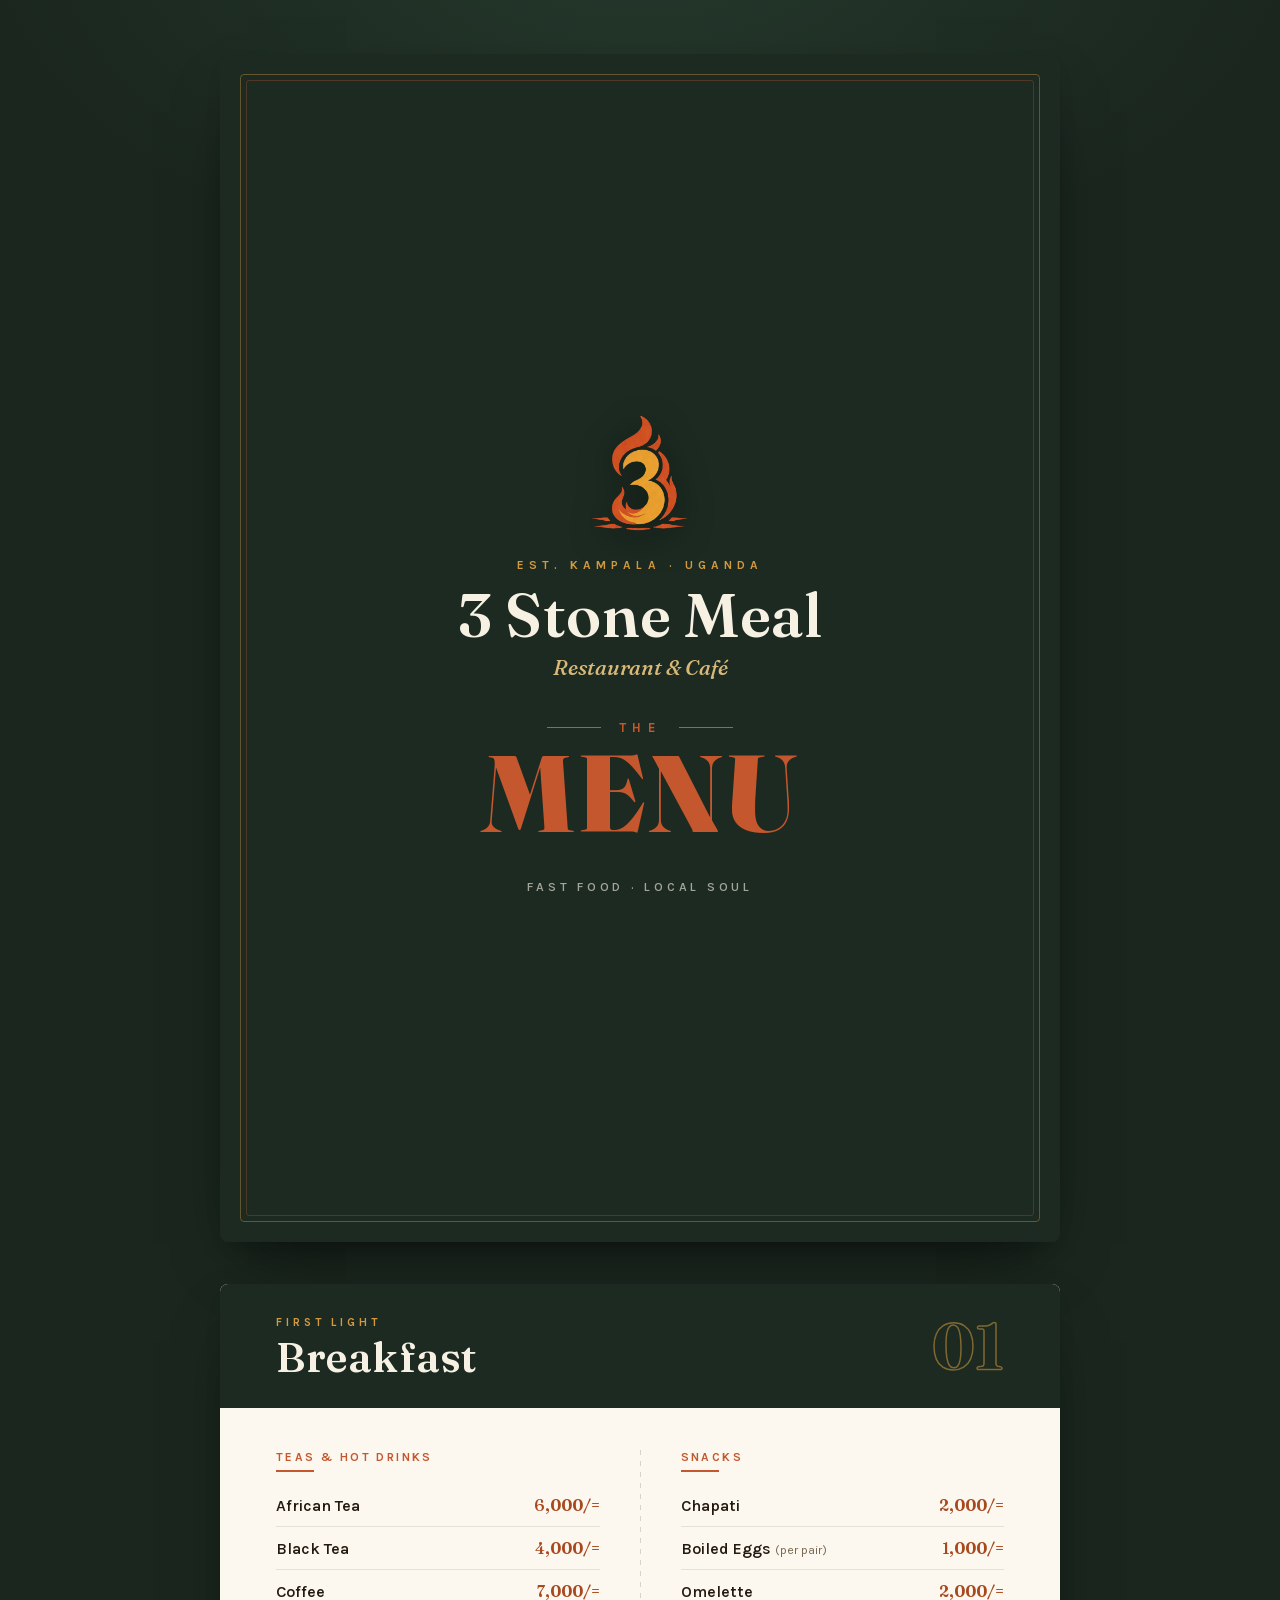
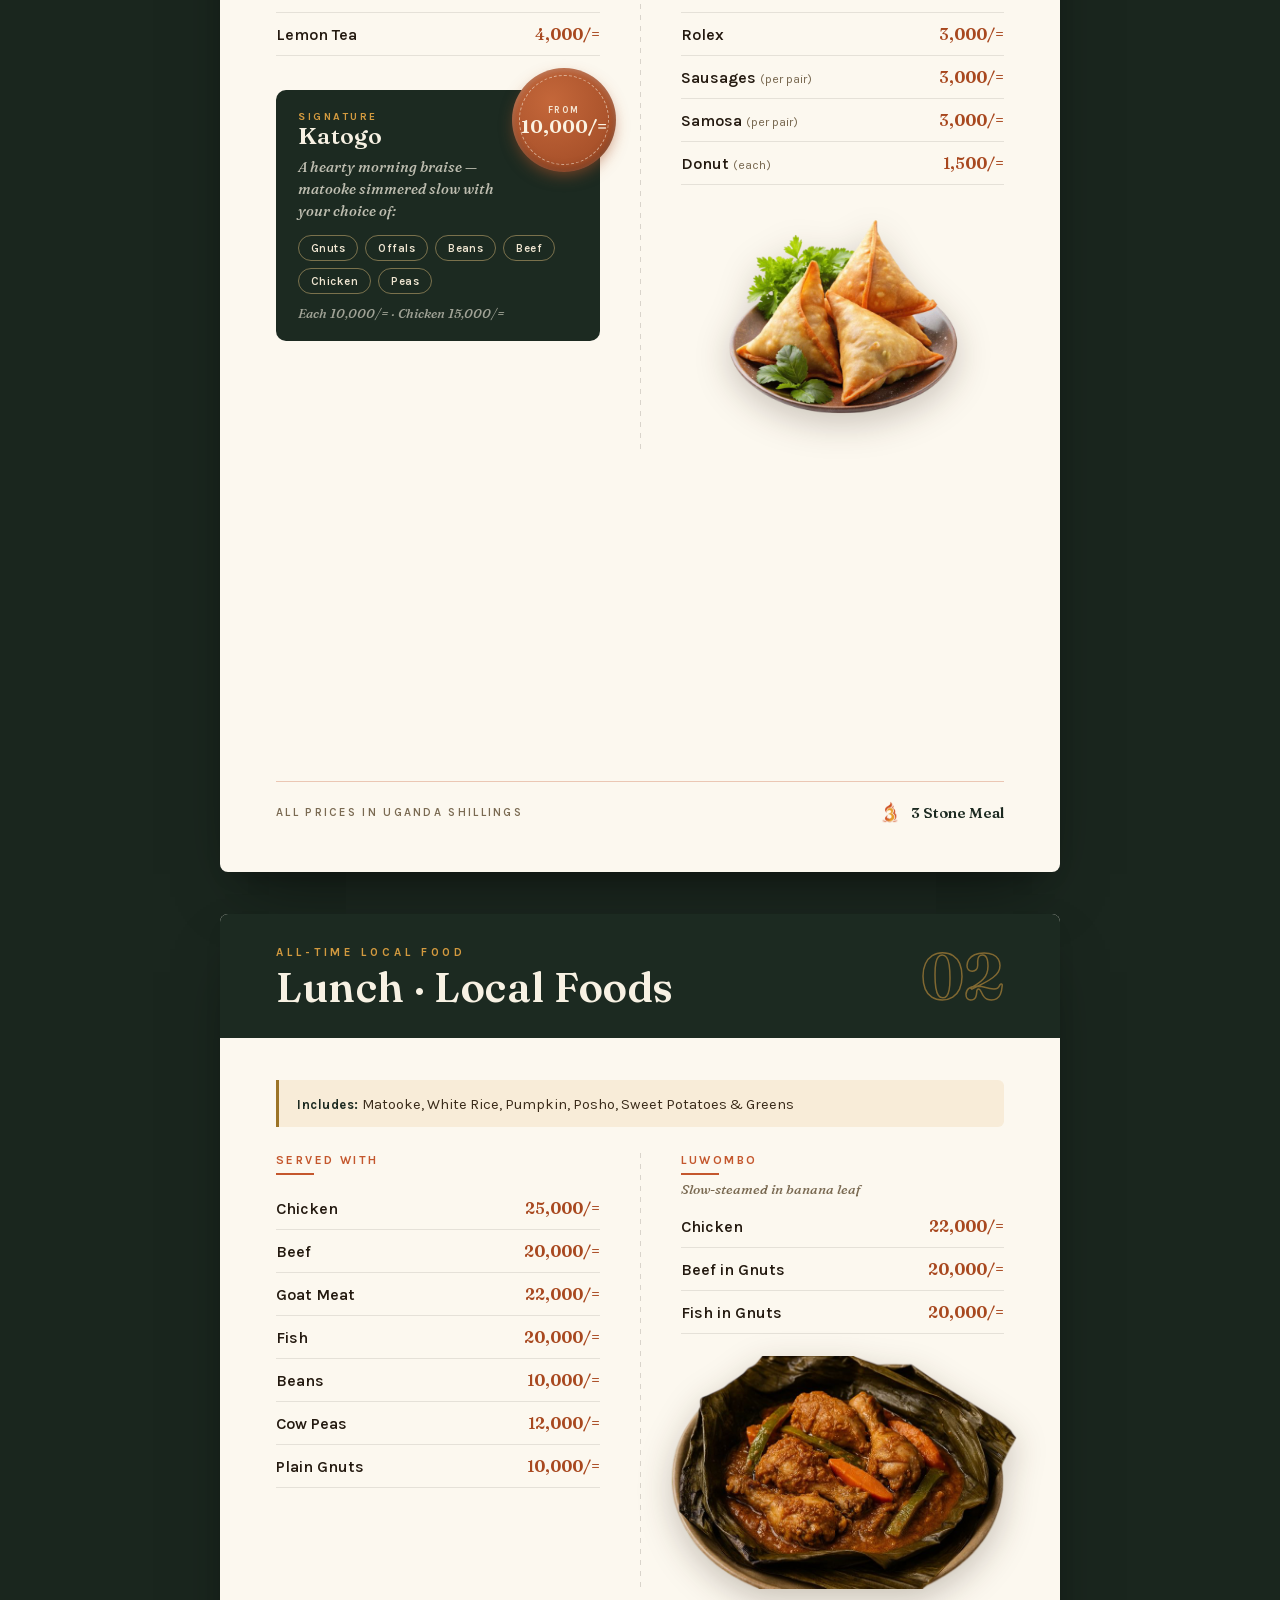
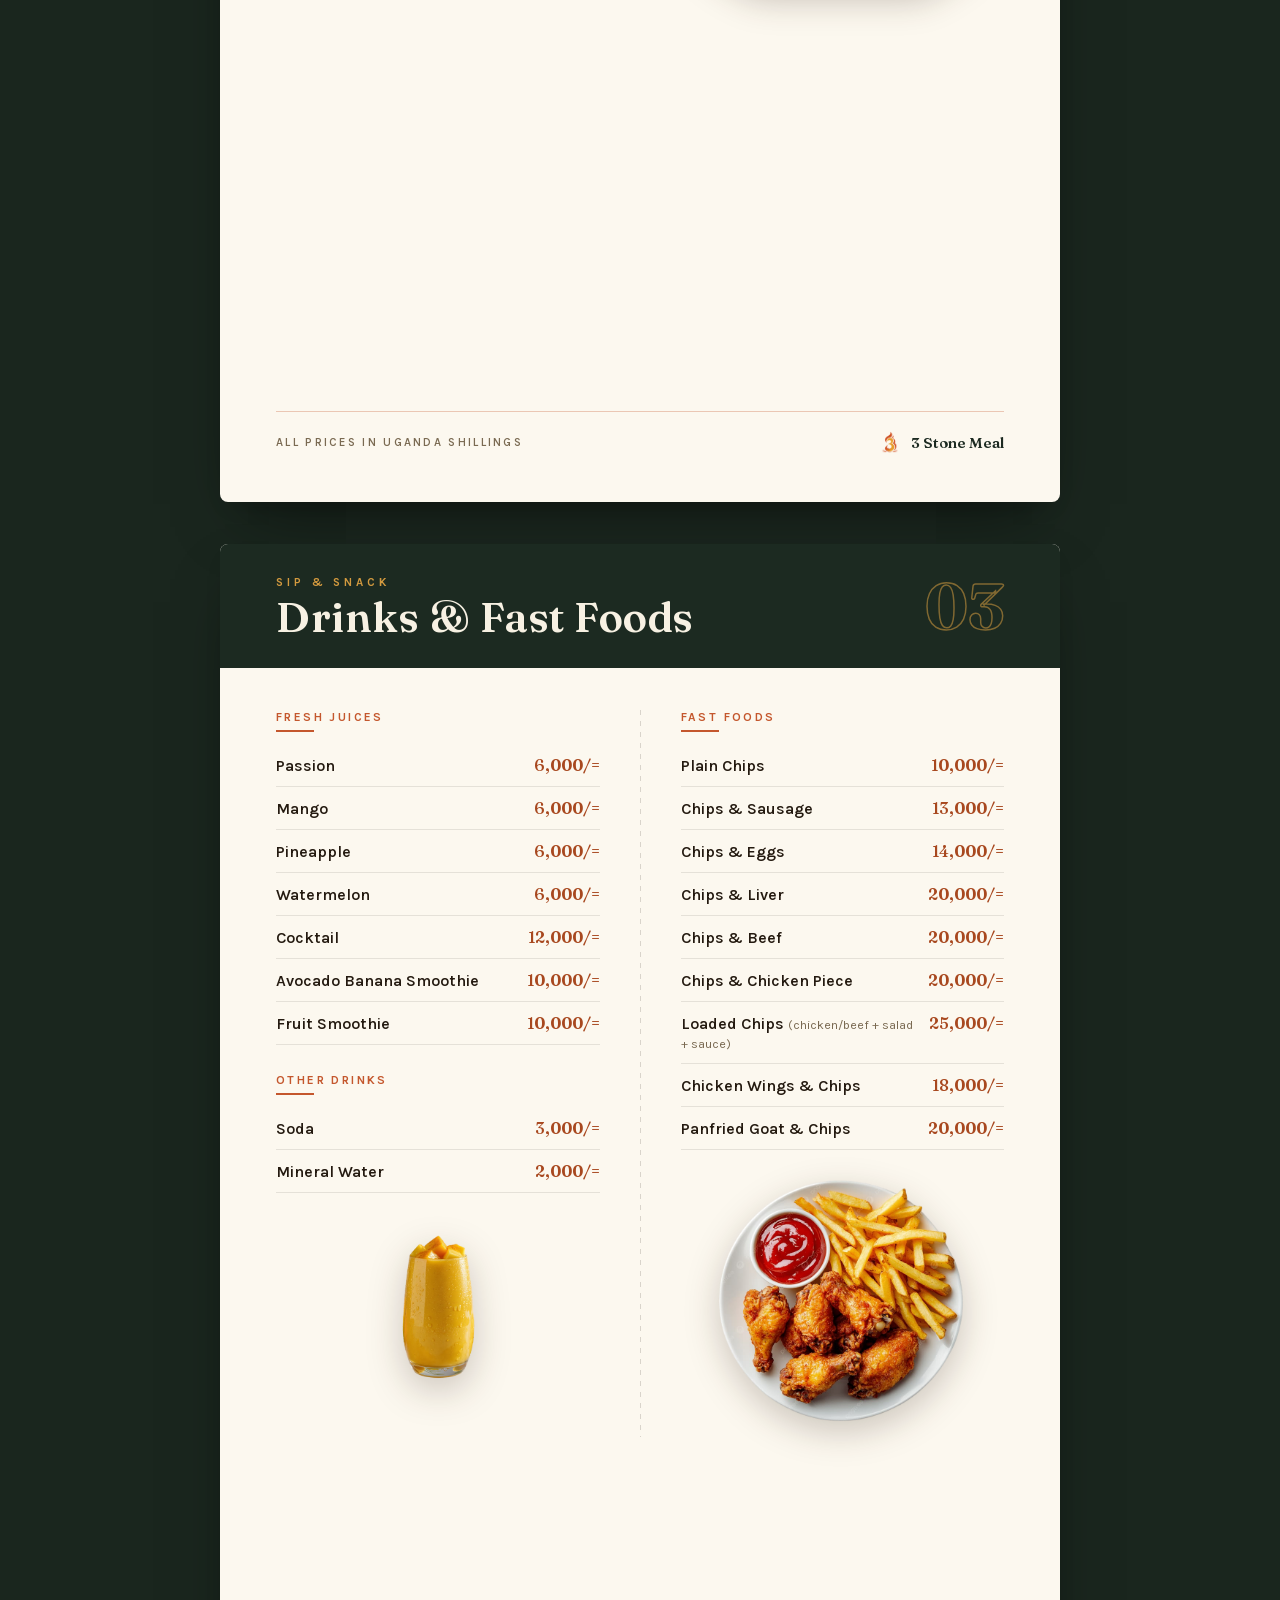
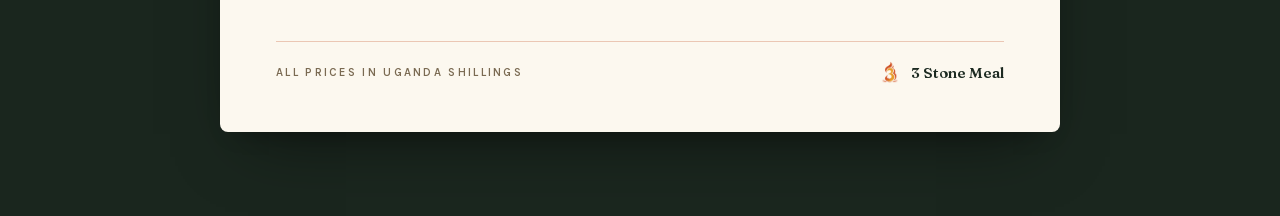
==== index.html @ 9b1e0cf6 "Create index.html" ====
<!DOCTYPE html>
<html>
<head>
  <meta charset="utf-8">
  <title>Bundled Page</title>
  <style>
    * { margin: 0; padding: 0; box-sizing: border-box; }
    body { background: #1c2a21; display: flex; align-items: center; justify-content: center; min-height: 100vh; font-family: -apple-system, BlinkMacSystemFont, sans-serif; }
    #__bundler_loading { position: fixed; bottom: 20px; right: 20px; font: 13px/1.4 -apple-system, BlinkMacSystemFont, sans-serif; color: #666; background: #fff; padding: 8px 14px; border-radius: 8px; box-shadow: 0 1px 4px rgba(0,0,0,0.12); z-index: 10000; }
    #__bundler_thumbnail { position: fixed; inset: 0; width: 100%; height: 100%; display: flex; align-items: center; justify-content: center; background: #1c2a21; z-index: 9999; }
    #__bundler_thumbnail svg { width: 100%; height: 100%; object-fit: contain; }
    #__bundler_placeholder { color: #999; font-size: 14px; }
  </style>
  <noscript>
    <style>#__bundler_loading { display: none; }</style>
    <div style="position:fixed;bottom:12px;left:12px;font:13px/1.4 -apple-system,BlinkMacSystemFont,sans-serif;color:#999;background:rgba(255,255,255,0.9);padding:6px 12px;border-radius:6px;box-shadow:0 1px 4px rgba(0,0,0,0.08);z-index:10000;">
      This page requires JavaScript to display.
    </div>
  </noscript>
</head>
<body>
  <div id="__bundler_thumbnail">
<svg sc-camel-view-box="0 0 120 120" xmlns="http://www.w3.org/2000/svg"><rect width="120" height="120" fill="#1c2a21"></rect><text x="60" y="52" font-family="Georgia,serif" font-weight="700" font-size="16" fill="#f7f1e3" text-anchor="middle">Menu</text><text x="60" y="80" font-family="Georgia,serif" font-weight="900" font-size="20" fill="#c4572d" text-anchor="middle" letter-spacing="1">3SM</text></svg>
</div>
  <div id="__bundler_loading">Unpacking...</div>

  <script>
    
document.addEventListener('DOMContentLoaded', async function() {
  const loading = document.getElementById('__bundler_loading');
  function setStatus(msg) { if (loading) loading.textContent = msg; }

  const FONT_MIME = /^(font[/]|application[/](x-)?font-|application[/]vnd\.ms-fontobject)/i;
  const MIME_TOKEN = /^[\w.+-]+[/][\w.+-]+$/;
  function toBase64(bytes) {
    let bin = '';
    for (let i = 0; i < bytes.length; i += 0x8000) {
      bin += String.fromCharCode.apply(null, bytes.subarray(i, i + 0x8000));
    }
    return btoa(bin);
  }

  // Error sink persists across replaceWith since it's on window, not the DOM.
  window.addEventListener('error', function(e) {
    // Failed resource loads (CSP-blocked links, scripts, images) fire plain
    // events at the element — warn only; real JS errors carry message/error.
    if (!e.message && !e.error && e.target && e.target !== window) {
      console.warn('[bundle] resource failed to load:',
        e.target.tagName, String(e.target.src || e.target.href || ''));
      return;
    }
    var p = document.body || document.documentElement;
    var d = document.getElementById('__bundler_err') || p.appendChild(document.createElement('div'));
    d.id = '__bundler_err';
    d.style.cssText = 'position:fixed;bottom:12px;left:12px;right:12px;font:12px/1.4 ui-monospace,monospace;background:#2a1215;color:#ff8a80;padding:10px 14px;border-radius:8px;border:1px solid #5c2b2e;z-index:99999;white-space:pre-wrap;max-height:40vh;overflow:auto';
    d.textContent = (d.textContent ? d.textContent + String.fromCharCode(10) : '') +
      '[bundle] ' + (e.message || e.type) +
      (e.filename ? ' (' + e.filename.slice(0, 60) + ':' + e.lineno + ')' : '');
  }, true);

  try {
    const manifestEl = document.querySelector('script[type="__bundler/manifest"]');
    const templateEl = document.querySelector('script[type="__bundler/template"]');
    if (!manifestEl || !templateEl) {
      setStatus('Error: missing bundle data');
      console.error('[bundler] Missing script tags — manifestEl:', !!manifestEl, 'templateEl:', !!templateEl);
      return;
    }

    const manifest = JSON.parse(manifestEl.textContent);
    let template = JSON.parse(templateEl.textContent);

    const uuids = Object.keys(manifest);
    setStatus('Unpacking ' + uuids.length + ' assets...');

    const blobUrls = {};
    const resourceBlobs = {};
    await Promise.all(uuids.map(async (uuid) => {
      const entry = manifest[uuid];
      try {
        const binaryStr = atob(entry.data);
        const bytes = new Uint8Array(binaryStr.length);
        for (let i = 0; i < binaryStr.length; i++) bytes[i] = binaryStr.charCodeAt(i);

        let finalBytes = bytes;
        if (entry.compressed) {
          if (typeof DecompressionStream !== 'undefined') {
            const ds = new DecompressionStream('gzip');
            const writer = ds.writable.getWriter();
            const reader = ds.readable.getReader();
            writer.write(bytes);
            writer.close();
            const chunks = [];
            let totalLen = 0;
            while (true) {
              const { done, value } = await reader.read();
              if (done) break;
              chunks.push(value);
              totalLen += value.length;
            }
            finalBytes = new Uint8Array(totalLen);
            let offset = 0;
            for (const chunk of chunks) { finalBytes.set(chunk, offset); offset += chunk.length; }
          } else {
            console.warn('DecompressionStream not available, asset ' + uuid + ' may not render');
          }
        }

        if (FONT_MIME.test(entry.mime) && MIME_TOKEN.test(entry.mime)) {
          // Strict artifact hosts allow font-src data: but not blob:.
          blobUrls[uuid] = 'data:' + entry.mime + ';base64,' +
            (entry.compressed ? toBase64(finalBytes) : entry.data);
        } else {
          const blob = new Blob([finalBytes], { type: entry.mime });
          blobUrls[uuid] = URL.createObjectURL(blob);
          resourceBlobs[blobUrls[uuid]] = blob;
        }
      } catch (err) {
        console.error('Failed to decode asset ' + uuid + ':', err);
        const blob = new Blob([], { type: entry.mime });
        blobUrls[uuid] = URL.createObjectURL(blob);
        resourceBlobs[blobUrls[uuid]] = blob;
      }
    }));

    const extResEl = document.querySelector('script[type="__bundler/ext_resources"]');
    const extResources = extResEl ? JSON.parse(extResEl.textContent) : [];
    const resourceMap = {};
    for (const entry of extResources) {
      if (blobUrls[entry.uuid]) resourceMap[entry.id] = blobUrls[entry.uuid];
    }

    // Artifact-host CSP (connect-src 'self') refuses fetch() of blob: URLs —
    // consumers read these Blobs directly. Survives the swap like the error sink.
    window.__resourceBlobs = resourceBlobs;

    setStatus('Rendering...');
    for (const uuid of uuids) template = template.split(uuid).join(blobUrls[uuid]);

    // Strip integrity + crossorigin — blob URLs from a file:// document inherit
    // a null origin, so crossorigin forces a CORS fetch that SRI then rejects.
    // The manifest bytes are ours; SRI protects against CDN compromise, not this.
    template = template.replace(/\s+integrity="[^"]*"/gi, '').replace(/\s+crossorigin="[^"]*"/gi, '');

    const resourceScript = '<script>window.__resources = ' +
      JSON.stringify(resourceMap).replace(/<\//g, '<\\/') +
      ';</' + 'script>';
    // Inject after <head> so the DOCTYPE stays first; prepending the script
    // would push the parser into quirks mode. DOMParser always emits a <head>
    // (synthesizing one if the source HTML omitted it) but may carry
    // attributes through, so match the full opening tag. slice() rather than
    // replace() keeps us clear of $-pattern substitution in resourceScript.
    const headOpen = template.match(/<head[^>]*>/i);
    if (headOpen) {
      const i = headOpen.index + headOpen[0].length;
      template = template.slice(0, i) + resourceScript + template.slice(i);
    }

    // Parse the template and swap the root element. Scripts inserted via
    // DOMParser/replaceWith are inert per spec — re-create each with
    // createElement so they execute, awaiting onload for src scripts to
    // preserve ordering (React before ReactDOM before Babel before text/babel).
    const doc = new DOMParser().parseFromString(template, 'text/html');
    document.documentElement.replaceWith(doc.documentElement);
    const dead = Array.from(document.scripts);
    for (const old of dead) {
      const s = document.createElement('script');
      for (const a of old.attributes) s.setAttribute(a.name, a.value);
      s.textContent = old.textContent;
      // text/babel scripts with a src: read and inline. transformScriptTags
      // does XHR against the src, but blob:null/ from a file:// origin is
      // silently dropped. Inlining makes it a plain inline babel script,
      // which transformScriptTags handles unconditionally.
      if ((s.type === 'text/babel' || s.type === 'text/jsx') && s.src) {
        const pre = resourceBlobs[s.src.split('#')[0]];
        s.textContent = pre ? await pre.text() : await (await fetch(s.src)).text();
        s.removeAttribute('src');
      }
      const p = s.src ? new Promise(function(r) { s.onload = s.onerror = r; }) : null;
      old.replaceWith(s);
      if (p) await p;
    }
    // Babel standalone auto-transforms type=text/babel on DOMContentLoaded,
    // which fired before we swapped the document. Trigger manually if present.
    if (window.Babel && typeof window.Babel.transformScriptTags === 'function') {
      window.Babel.transformScriptTags();
    }
  } catch (err) {
    setStatus('Error unpacking: ' + err.message);
    console.error('Bundle unpack error:', err);
  }
});

  </script>

  <script type="__bundler/manifest">
{"1224a222-9a39-4f6a-88d8-53f15a0bbad1":{"mime":"image/png","compressed":false,"data":"[base64]/9Vx1V3XTHHFQOia8QILrgI6hoQEETQIcgQJ8+LN3fu/[base64]/671H3D1YmmJzfDkjwAjMMgL6LN+Pb8cIMALTgEAshPL7XPff+EX1IwOK+dvNLw6vzVvufas3P/An5W7hT8MtuAlGgBGYYQRYAp5hgLl5RmCmELjrivPyPa5ydc2tXmQ2dotGd1e/Z5p3LI+ib3f0lm9dfv0922fq3twuI8AITB0BJuCpY8gtMAL7DQGQ8MGxKP/P8sEnnqo6uihoReFoudgrFB/cmjO+uVoLrj3yczdv2W8d5BszAozAmAgwAY8JDZ9gBOYHAu4VJ754Sz36brVWN4qaLnQ/FmZkCNXqEFXNeDgwxJcfPXblV57/L9f1zo8RcS8ZgcWBABPw4njOPMoFjEB80ZLOR4wjvuMYxt/WB3aJTi0WdhgKESiirJgi7FgqOhTtN0t29X2+5+jDvq98+iZ3AcPBQ2ME5g0CTMDz5lFxRxmBsRF45IozzugNtetVd6hHi8siFjVhxIowPF2odU0URUFYuhXuWlL8wbLGzo+t3Lz5bjbWGhtPPsMIzAYCTMCzgTLfgxGYYQRgFa1uu/jFHxW1HW8rKwNil9kQXW6X6KnaQok94RgV4VlDYkW9LqKuA2tla8WPQsX497XX/Pr+Ge4aN88IMAJjIKCOUc7FjAAjMI8QwJd0pCnuF0VB3xag3wWBOWARiVD1sUUiUhQRxrroNVaJXkct+F79IsNWfvTHN6x/y11XXGHMo6FyVxmBBYMAE/CCeZQ8kMWOwOprbrq/0KF/[base64]/0B/b3Hr701LPn8/i574zAfEKAjbDm09PivjIC40AgfvNzn/9kqfH9qrvd9jSsOPLgt9LXha9ZwhINEUX4Z69AQg5VLFdyUOYLL/SF2tMjKh0rd4so/tdQf+pXT7n6anZpOQ68uQojMFkEWAKeLHJ8HSMwVxHY/djv66b1kII1wLC8EqqmCM3QhQYjLE+xYZClCTXy4ayjASIWohyiPLdUDOAwrpVXFEX1Uwc5//vB2/7htNxcHSL3ixFYCAgwAS+Ep8hjYAQyCCjXbe7VTPX/NCMPolUh6UZYpITpX+T9ZPZXEQoIWIsdGGRFIs4VRCnURKjnheE3hDq43S6puXfoYed/xK9eCV02J0aAEZgJBJiAZwJVbpMR2M8IGIH/w0jL+3oMi+cIc8ERLKGjGPO/IfYgXUi+Pv71+2osGqErDEvDQiaUB5HImUWhVevCqA39/e35oz8SX7qsYz8Ph2/PCCxIBJiAF+Rj5UEtdgSWm+JBI4p365jv1RVaERxD4o1FVzAkzNgVjmqKQaNL1HRTGLovbG+36I77harqYkewRPjKUrF658MiHwZv+L19/L/c9YUv8Frhxf6j4vFPOwJMwNMOKTfICOx/BAq9m6pVM/dH1egUBoyttCAQIYjYUSy4iCYnHQqIWMBdJXKYG461HDx5YMoXDjt0xYOqOhJD9oHC7ntSdFd3/GP3T9/zXiwkZqPN/f9ouQcLCAEm4AX0MHkojMAwAtf11kq6fZeqmSL2I7jeQNI0qJzNxAgLs8CCVgRTuaIgB4OtAPtEUlZAv5gjbmBOWA8DYZT6jDC35MrbNhx/xXD7nGEEGIEpI8AEPGUIuQFGYO4hAFE11rToLyIM4hDrgWON1NCJgDtGZyEOQ0VNiXaaEgndGxC+3SNqxhLRX4ssrdD57/dcduYLxmiAixkBRmCCCDABTxAwrs4IzBcElqjBVuia65FuYDVSjI28RKck2zqGuEm+VE41VNhHF3VXVCNLVAJL5AxLFCo7lsRh7WOPXXjcMa3X8zEjwAhMHAEm4IljxlcwAvMCgZxf2a3F0aBmwvEkpGBFVaSQO6r/knxpn+TBwDHquwGccxiqMLCGOHIawnDrwq7sPLpqm1f9+pVn9IxqhA8YAUZgwggwAU8YMr6AEZgfCIRqbQA2VqWYiBdzvrCvQmovAcsRpSRM0ZNU4cEiOnRrMNaClTTeFDoceBheQ/hhcO4Bnc6VaImNsiRwvGcEJoEAE/AkQONLGIH5gECnGtZVTa0FWN9LjjhCWgOcsnDSfSn50oGUfpM91gtjObBwtILIwSLa8EuIrOQJV5iQonWSgkWlUX/jna9bd+Z8wIH7yAjMVQSYgOfqk+F+MQJTRKBWXx5ouuarqipUEK+yd+F3+G4ULQkKa+FHmtBCT+hYNwzvHcLFmuF6bMKZR0AuK3vUyPv3B17z9KXDF3KGEWAEJoQAE/CE4OLKjMD8QeDQQ5dDllWxkfoZ/qCJgNuQsJSEpRScjBBSswHy9bBQycG6YV/FgiU1EiHIPNA6hO/CTKvkPt1xxTtZFT1/fhPc07mFABPw3Hoe3BtGYPoQ6K8qCjnPIOOqhIbHXoYkSZhuTnk1DpNIST7WBzsq4iURAUMNrSCwQyWEUyy9Q2iur+Rquy+rn3/[base64]/q4rzstPpW2+lhFYbAgwAS+2J87jXTQIDKrFQ6ua6PFp+hbrelUKNzg1/h3GTkrMkJ1FVdRFvxqe3uHXzxuuwBlGgBHYJwJMwPuEiCswAvMTgaBUWRvoiu5D9FXIiCrEOuBpHAqRMC1xCkxPqEHD1KvBm3e++vjCNN6Cm2IEFjQCTMAL+vHy4BYrAvHZxxeWu94Z5AXLBwgU8UghU6ppYuBE/Uzt0n+GL6yoKtR6/[base64]/DY2PAZRmC+IqAMFgsviVRHU+BQA7wLKVURIWWQJHFmB9dKsvLcWOXyPO1VuKwUiDccaoGwo4ZZzpkvz57nPCPACLRHgAm4PS5cygjMWwTq5x9wQFALn+VpbmL5rIcpAfuUgcpYJknEkmTlMZ3fV16ep30IAlZ1GxJ2DP/RVVFS9Jds2XDCAfI+vGcEGIH2CDABt8eFSxmBeYtALnfwifl6cFgdBKwgrIIJ9TOpoMMkLGGqgibizKbW4+w5mR+rTqyawgsQwAHLnDwrEnq1coiqFc+Q1/GeEWAE2iPABNweFy5lBOYlAvHG9fqOoPIihBA0C64tfM0WJVsTFTsUPW4IH89QQyMsEsU7oj2WByf7JE/[base64]/BEZgASAQb4SfDafx+tgL1iiBL2JLhwQcY/lRLEwYSOlYhuQ1PXEQBbeS71QgoHuQcXVC7rEmNA1E79ZhGa0ftmnD2uJU2uZrGYGFjAAT8EJ+ujy2RYPAjq1nnBT5wQWGD8cbkD5DMrMCK6rYY3UQ2ViJcNwTu+1hk9LxqLMgXh2xhomAQ6wFxk0T/9Ai9IVt6gdG9vJjRtXnA0aAERhGgAl4GArOMALzE4H4HGE9LsK3K25jueY68HxFy32JCEnSxQFtSDGkYJhfYcN/[base64]/rVgjclO5J1/LCCxUBJiAF+qT5XEteAQehqOLDt97d1BrnJTH3G+swBMV1L8efGzYipkYXlE4wgDEiKlZSMBkfjV9KZWA0zaJ10nyJWGXPE6rIODYd0XkBYc99leHdUzfXbklRmDhIMAEvHCeJY9kkSHQOODgV5YHaq/Jl4cSaReCr4ihBibSJfOrJAISOJHIF8Jvaow1DRhJKTjbFMywmnPMFHGJErmm9DEfHXcrHStZAs6CxXlGoIlAumiP4WAEGIF5hcA9F687sVIbet/Syg6rABXzbqtH6FhupIL0KNXJEgvJhF7YgIqYCLFh4hzU0gpN2FJqqqNTSTYtor/pMZlSYX1vRmZO8rgmkXPxh2rQ38CwIF3bottVRSPXJyw/h9CECH+IrSPYZeuKa460zjlGgBGQCLAELJHgPSMwTxB47PlrV1Ud7dNayTnIs/OiDw4wlIRkQYfN/XQMJUvM2fx4204JWhiqqhrjvYbrMQKLCQGWgBfT0+axznsEHrv4UNsVnRutwcoZFhxulDDhquc6hEWWyCSdkhFUk4QnQ5rtAJpMO0kfyEpaUTXVMFgCbgcsly16BFgCXvQ/AQZgviBA/Oppy9850Ki/rlDbgahDgVCMogiEDdGXTJ+mUwKGwhkEKsk3mx8XXrg2CiMyyNIi2+aoSOMCjSstNgSYgBfbE+fxzksEiHwfvPTMy/2y966Ocp8WYD63bHhwMxmKHMIMJrOxM6CGJrAkCU8UOJKCESMYLE5RIDgxAoxAKwKsgm5FhI8ZgTmIwH1XPOMyY2jgI1F5MK/D0tnRiyA3IfLCgf0xjJ8y5lKSMEF+e4ykaX61R3lrQaI9pj8TSMT/MSTxVAVOM8CJh6w4cBz6PuDECDACLQjwl2kLIHzICMw1BLa8au1L/Zr7IafW36EgwpEHo6s4MmDdjMAHCq3/9UZ1Wc4BjyrcDwdkNU0fAzotCubECDACeyDABLwHJFzACMwdBB7esPZl27385wt9vUttzRe+iahGiDakxzoMr7DUBx6uQixDklLvXCFf6gf1CRtyWjh3EOWeMAJzBwFWQc+dZ8E9YQRGIXDfK//[base64]/UCFgtvDu5WKvQcDJ92iYAsBPF5hHpgCDyL6EQXjpf/2SGQVhSTV0+n5tEyqiKlMknWqMk5rJeUJkSI3yhgrvU9C8s17eoqO0Ifoo6jgY6AIpyAG/E83cLUvOvxuX6cBcGIEGIE9EGAC3gMSLmAE9g8ClXNWLb8/3/[base64]/eaaq4RGyHSFiEN8wKe8/rGCETcpwioeEvwjgkNg9q7DUtkRD1/trbrmx/[base64]/8Wdks3KSQ/zACjMAoBJiAR8HBB4zAzCLQe+myjj/5h71lW6T8Q0//4PIOH9wEomoYtnASBxuKMKNAdAWwKYb1VUpnaZ/aWS7TGaLUVEGd1pN/[base64]/[base64]/CMQcsNL2YEdr76+BWb3nje+x5z9R8VS/X13bV+SLh9WK8D9XK0SoQIk6urVWFqQ8leQGUbxR2YZ7XTZTxQR6e0NvdRJEcg5I8aC5DwyQD5nSRh5C3F+PlM9t62g11CNKorqoOKG+jvil/39MNm8n7cNiMw3QiwEdZ0I8rtLWoEdp69sjBwxMkXDlb6/87f9fBxHU49ISUfLiQ9JQdvUULY1mBSJiDxaoolYjjeIE9X5DmK4ukmCaEGockFjaWpdd8sbu5Ae/K6zIl2xlUjLWYqIivrjhhaUSFZYNOdQa4RSeOUp3sRzULSjZvCrVISjoLZa/iqPrCO8cWOcLryj25a2f0zXDBjCYTvB74fVjzMmFd2HF01zMvQy3ejl/NFdTBj2HDD8wMBloDnx3PiXs55BGJl09+9+G8eOezkH/[base64]/9XMzn/S+OP/TivCrJW02E7HsGSXKyMdfX1GzcmPkzmEkTcF0agLQKsgm4LCxcyAvtGoHLJScu3qMVXPVCP/k4N+g8t+DCc8j1hYf2ungiINCdKa3mxJ4kxDkCyIzZJklDlnupQXu5Ba0kn5Pl992jma1DfWjddQJUeuQjEADcisOr2u7ofify+GZ3/pZEautKphqpN0YZVG/GS+3YKZcmq57+876y1G8Utf5p5NPgOjMDUEGACnhp+fPUiRKD30tM7Bo1lL9teHnxn5FSOKQQVkGspmSc14cPZD7AUB8RLUYtiSL4R5mc1qGc1IuBkenJEAm4HnyRhOpcl32x5u+v2V5mCdcs6nHFEWFoV9XQLwx+6duWX7oCB1MwmxVd6DEyih5DAA3yr2JC+c/X6Gs8ovAKfO5tQ1JxQn9l+cOuMwGQRYBX0ZJHj6xYdAqTa3P369X/[base64]/82yCnRDy3m5Ia39htR3phhDFzhsP/e2tj+yt+nSd88PgIC10dYo9TGpoaMCFBTL2gvDwHYZ6Cu7zv9N1L26HEZgJBJiAZwJVbnPBIBCff/Lqh7qWvXqbF7xNK+1eHbm9olb0Rb2AdbyBKfK+JjpdXZR0EBAsgVMSTuduIUaCbkG5NB9MQmVSLKXc9hbP8xE4P3KwvjknFLNjMO/6n1fuRkyJGU7xBqHtUsJjjKAmXA3hhvEsopCegSZM1dP7ct0XAPKbATmhz4kRmJMIMAHPycfCndrfCGw/7+S8X8yfv90TVyr12gm7nD6h52Bpq2rCCFXRgXc+hduDFS58OUPaTSRcmnIEwdIrvxkViN7/9B9dp0BKTNNo8iV18T6lzOaVc3FH65d9s0NYZvctx33h57+djT7e3fPMFatrA8dp8CwWWq6wwyLIF761Sb/gUyjH/DPE85evFDf27pyN/vA9GIHJIMAEPBnU+JoFjcBv37zutG1l/32xM3imHdV1H1KuQet36wgTqHQiWhFIFn6b6b8Q6lcKQKBB6EvnZol9U8mXvEFRLoZkHMEgK8KyJIr4qyWqaHA0iHcup3a9axUn6VjXMFItKMMS6uO4hvTsM57CXO7kwYpyeGcAArZJAlaEj6hSZIylwyjOdOuHbTPVtegIE/CMPw2+wWQRYAKeLHJ83YJDYPer1h5Ziu1LB0vR5aoXLFMQKjAgYm0Sqk7ONMA4iZwLYTaCTjmEpEsxcFOySsmXDigHmh7GiJTTlGRbwyeamZGaaa3W8yOa1LSd7Pn02vTvKEk67US2KnVgL4lONtvBx4EHNxeFgMZHARbScZvIRJj3RigJYBOKHCZfy9ZK0ZWzvr/p2lvv3Evj03YKw1LujoKXhl7DVsIAq7sg/UINnpo8U0dNIVwnV9dyR+Gmt07bjbkhRmCaEWACnmZAubn5h0D8yuN6HupccvkTjfANHU7jsEKpN1k2FBsqXCwiQEIypJSIApAR/D4gpfSaEh7RamZBQZMjE0vkpCbVh2o0U04lTU5OspL46GBEMG5e0KyR7tKybJ2kJ3LBDZ1uXkaqbylly33m9KhW6SCtQ60RyWJpD61ndkG+GiR9ImGUG6EOKZM+J2BUZiLggluF5fNhT7hKx4cvEH+YFen3vsvWrfXKtXNg7QzrZ/Q7WI6PhF703wfGcPfp2UI3sCRK1Y7BeAmqJiJ7DJkLGIH9ikDmrbFf+8E3ZwRmHQG8ldWH//Glz3ug8/AfOUPhf1q16mF1vNSrli8GTU9UhAvKaU0pQe1Z3lpv/h6TsZgBZlvS8IWjQxLG/DV9YFCoxGoeZYoDhTqM0BqaqFvLxAF6/b/O/Oq3HpyNEeOZaZ629EKt4q4kDYRrWfS5gFunugXqO30eKFiWFBnmUY9fvN6ajX7xPRiBySDAEvBkUONr5j0Cv33Hc47YXLX/Wd1dvajQ32dbUV14uid8AypnLC9K7JmxvCgJlNCGhuc9APsYgA5O63IjsaWDDMxgWRyFwkDwhZLmYKkPVO8NgXW3S8RQvvD745XBL++juWk7/eSFTztGHep7ldVA1AfNEHUd6mbYXJOaHDqKhIZjxFf2HVc4du7Qslkp4uYw0+bECMw9BJiA594z4R7NIALxdzdof/rRvZd5vdUrK2HjqHypAnWzjzWsHlSrNN8LCcqHuhiGVhrmQMltxkKWdseEmlTOKjTKsCxWIhVz31jZjKhNFrxdaVDLOyC/0C6Ui0r0HuWae3rHbGcaT2zcKNSBrfob1f7SwXkYvlXhcczDfAC5/STJF48MGSje0XcNJByp1tJc3exGKeJAcmIE5h4CTMBz75lwj2YIgdLFhx91582PvssIzdfmalU9CgKQrieqBqQnWFcFUFvCqSJ5NhYqXu4kT2HKc1EmmuuuGVFCbkADS67IelsR3bEpSvD2pXd2R66ifurka3/+09kC6JInT1i3TVdeYXsDIiDHHzAIMzTM0YN0KREJU472NN+Op1mA5zH2iJWgw3/mIgKL9PUyFx8F92mmEIg3HJi7v+fgyx+uV99eKG05ZNUQXCZCc1nGVrGxgoVcRULYM2hdL5YcqaR6hgFSBBKi+cVRlsXoJB1LoybqszReau0/lWevlXm537ON0S3IeqNL0yN5Tu4TQ6w2FeV5eSpuWm9l7y3P0T6pj/G5sPIu51TRWafx+wj6R5oAVRTqtgh6lglfM24o5YL/zF47k/lNF69f1R+FH7TLg0sjrDtugF7hBkVgghraC2k4Rpbp9OGEvkKFDlU0PIC6XTPZL26bEZgKAkzAU0GPr53zCNzzphef+GBj5/u8/r5z825NNSHl+ng7e7DkDcAqIcQlDY41bE8RFiQqDerWuqGImk5GR5HIYUvlq4kPNUt+2fzEWxr7CiLShHybnWwlfbpyLLIdq1XS5NKyozpcS/ZgmQ9Nsho5G6EGYYylFIWXW/FYV1R+77Gf+2V1rDams5y8Xm2O43fiQTwrblRFFYRLri/JIYoBwvVBtqSpIBU0wUAq6MT1ZxxDWQ4XWZwYgTmKABPwHH0w3K2pIXDbhtNyS7qUywcHn3yX4VfWqLUqghvoohHlhW/hpU3reEFdOXhuoPlePXl7Y86X/BqTlEgiFF7neL9PKWWJV+bHS4jjqdfaJh23u06WjWc4VEeBFkCDi00FS5Aw2ytqjbJw8z3C7Tqwtsqrv3P1135z75SAmcDFD/ec+fLQaVzhD/ViggCLoaAGh7uNREMRQdes4iOKLKKp383HSF8ddAf4S8FAODECcxQBJuA5+mC4W5NHYPfrTzxqh1Dfv7tcv6Cj3od1NA2hq7ao+VCi5jpFXatgTjNO5jdNqJ4T5xp4X/sgG3qBE/FaVD75LiRXSnJMWpwqk4/RFyLWiUjANLzxkLAeaaLDh/woasChAVsskHHOjLy8etXqz/zye2N0Z9qLd1x4wtpBP3ifaAwUtBherzA1oMVYegTCJSldAQEb5P4KicaFx5YsSgIoVIJokNBXc2IE5igCU33HzNFhcbcWIwJ4ASt3veVlG54I7BvVvkdfvqr8FyXvDUHlbImqsIVvdwsHKuYGVM8k/SaSL97YtIDFxbqbOoyOGpgMpri93a6HQAvwsjQNQGaJeBqaS5pIiDeV8vY4ltJutk42v88+gLxU6HW7HBg6wcQ4RChFu4BgB0HtOu2JP1y1z+unqUL1daeu3Nl12Mfz5dKRpl8ld5dwDkJRli2hI/AChUD0KCJV8yGBk1NDrGSfFIaRptemqTvcDCMw7QiwBDztkHKD+wOB/hetOegJI//ujtIjr6lXapYL6S3WVkI1GeKlDKkJslEYlpMXdMGDmhbvZwjEIsR8LyWSgsnNokJenvBZWrfI+QRSU3IlEpVESmRG+Syp0ctfJipPUtIAcs19ej2dk9+9dL+0rqyaXtj8Sy4uZVsoony2H0l7uJyupVbkMV2dtpdVR6d5NTKAAc1r48sDxKpijltDBKEQoj9W+sIaPI/5cU0UEGGox9khaootdq85Ufiqcv3q6o5/OPaG7ViAO/Npxzmrlj/ZqHwKlnHP7VVcYep5rMmGz20shaJQkPiOSqRgGmnVqgvLXyosgKDrLmISDgnHQ2AGzXB8q3No5nvLd2AEJocAE/DkcOOr5hACO1931jMcUf+071ZPqVUq8A0cCdOwRODTut4m2RFh0kbURNO7LcRHBCY3Gpq0Fgar0eEw+SUHe/nTjjAlce7lskmdam03e5zNZxsnwiX6pbB9IT42CA9o44FJKGzMi4cCkYSw5EhFeMUBGz6WEVAobxjf7LCtv3/Kfz0wK+tpbzznHKu2fNsHQbcXuDWs0056jGeCftIzokc4/LSQpyVkZHZF/aZKOgakwHuXHsdV19fLVJsTIzAXEWACnotPhfs0LgTiK4SxyzxrQ9lrXOVUymvcRgPSHNaoGobwQb4kEdLa1VGJXt7NokRipMOMlDmqbuYc1R2L1OQ12XZkXbmXdaZjn20zzY+/1cS5BgCgpVYK1Lj0oRGAfHWEVHRDV6jYiiDiWqCLWs8hwrCtbxxdefLvOz/7YP/47zL5mvEVJ+f/pHrvHWrYr9MRahAPUhgm+omPqvQDKf07TMCg3uQ/kDB9TBD56hiTAgciOVUZzBvarFhqT37EfOViRkDqwhYzBjz2eYhAvGFt8c/Giz5YGqx9eaj/3jVRVMJLF7ISpCA/APliTJquJyrn1uERmUrypXOtx6316ZiILrtPDjJ/suezeXkNlSVb5prJZLNtt+aH79G8V7v2HVidhZg31YETxTTOYR2tDneONajqG6TDhedkzauJQi4nSstWfTrnOG/s/Noske+G5cV7c8X/MJ2BK0V5UIkxD09dEnCYEiPqkg4rdjK+SsiXYivjI4I+IKiIpGA6Q/P6Bk0lqJawo3hLPnRnRWXeDmsuYwT2hQB+xZwYgfmFwG/f/PxDHC3/2fxQ/+VxbbsubF04DiQfWDqTfjJ5ESNkXoiXNhGx3JJR4oC4VJIXlbUjLnle7pNrW/7I65LiNm1SefvrqYcj900O2v0hRyDU2WaSebmX5Wgp+W/kOM1JqV2W03XUGlSz2JO/6wBEBTecIYjONIQHvFzNFo1Cd2Ba2mfCPu+fTvrGbbNixPTwW8/p3FFc8h9RaeCtdv8TxKBYNgaCBfmSojzVk1PvSWZAOcrouSbo0Jy2ApeUGJMZBdgww53rpo+xG478xu03ohonRmBOIsAq6Dn5WLhTYyFw15uf89fF/sH/CiP/abV6LwxtYDrk2jAfwksZBEJ0S1IwmAvvcLykiXCpMcogEQklKsvMcXICf6RUnCU4WSavlXWze9mmrDPW9ck1CQkmPUoOZfvZa7Jty/PZMsqPVZ6tR222tltwsJJWD4SreogkFAoTql3VwTpoWDzn7SWir6Orb7kovd/afPfV6345O0EM7rv0jMM1P/[base64]/09I9UK5VniMG+ZM6+BvWyCgmYpF4aA31QxZheIKkYzq2SD6j0eVLPiHix1Bvrg0XitQvHhglJXq91OEN/mcm+c9uMwFQRYAKeKoJ8/YwjAI5QH3nr+jf1ObUPdvU92VkybeFBZaq5FuYxPVGz60n8V/LeROSaXRJEnaMlRvTCpkQv62TesCkBU5kkNknQVJbN0/FU0wgZoifUyVlMcnx0y0FIvzlEMjI9SL51Vfj5nBjM5RqiYH/ZK5ofOOuTt+6aja7F5wir/6nPfd2uhvMerdS7QhmqCAMqZ0fDdAJouIBITPCLAqtsenKSeNNnS085fZ7Y4zmacBriYe46AFEbkISNHHk7Mx9ZM1T502yMhe/BCEwWASbgySLH180KArd9bENu56bqe42+oSuX1rdpfXmsW4W6NAfJlzwhDeZjUUD4QCKZMFFCpt1KiBhZUktKQobtUULGJDBnE10rCXeEKLM1Jp+X7WVJcLyttbtGtjfRNmRbpH6u1yJRDG2hmcvEkKY/kDfEe0/58p3XjbfNqdZ75F3nHbzbcd/v9FUu0vp3gmeBv6HC8jqAcw1VWCBh6i9FZEo+lkDIKeOmtJvUpzlszP2SEYuZhKyiulhihQIPfrwNxbmt84bts7Jsaqp48PWLFwEm4MX77Of8yO+96srCik3Xf7g/NN8QuJ7apXSI5UM+ggSEwoGDIx9uCHW4IVRAxkS1mB7Ea3l0oug4JAGT5AttZvIelyRGL3na6Fju6WrKyyTryuPJ7ofbQdMjre/ZWkox+Ev1QEAjKT0zcjzBXHLfWBzc1xBOriAGi7lqoOqfPcor/9fqrz/4+ARbm3T1gUvWv6rUV/mnfqe6NoR/aR3E62AOAeZgsFq3QKZ4Hg0XHq8wfkjE9PVETjdQmtyTFNCJixSQbULAIGz8HGBwh2VKiYczEHDkhUurQz+YdCf5QkZglhBgAp4loPk2E0Mgvnjtqm0P/epDFTd8rR/UYJCjiTriBhbxklbgpUmF3KTRchp6SdP8H0UtIuJsclaWrtJ8Kk2lvp5TFbPsEZGjJMgsEafnmw3KyhPYU5tZMh+5FD2SJE9Z+R++FIh0pT9qkwL5JOJ7WgP61mYTtE+NjtKryVUFyYIgJ7SXjJfmTQkTnAmxJ3twHc41ysXlUVGNfrlEDz551LfvvX6kTzObc19y/FMHO7sv21qtvlGJAysOG+huAHUzpFY4zYgx30uq5cD34BAEsYwwkCDBCGOluX0alRwb6hECoGDEaVKwfArjV2oChlyID1xEaX5LLqj8cWZHxK0zAlNHgAl46hhyC9OMwMOvXXfEZiX8bFf/juf1wviG3EMSmQWY5xskKoHES+tBDYpDRy/tpj/ghJ/w0k4IKNsnFCTU1dyDbpOzknTpYKx888psawmpyvopwZJclraRJVyqQ5ssS/Y0T42+D3MprkxIl8aF74gQHxa0TpfKcl4R9bCcilSrkBGp20SoCfVgnCTZE+FStAF4jYLaFe3CEEmFYw2SEumqCKRLqnnDNrBMx3mkf9mhH7p/R+XbF3x7dkIJPnr+YYc0Og689BFfvC4c6FsTgijTJ5Q+AxqUirEm1s4gWgXqYwfjkXgiixrNSQPCDWOkRHIwGZBRHIZBQ4iC0RAWYhd36qtE1Vt53aof3jMrjkOSzvAfRmCSCDABTxI4vmxmELj1HS8+Qt2169pGyT390bgTjhgyfhTwwpWv7fQVTa/p8SX54t5X7Wy95rt+j0tG1xnpEVXMntvjwqSAPDqBUHCZCt0qkSh9TKgIsacjJnGiKqd2UG7EFfhgpiU1AsEiEEQCjkUoVKIKK2ErQjh6TxcmHFpTyMDADnC9Az8aLoyZ6CMlxjV5xM7NC9fu6o8LHdeuCfq+8KxP3TArlsH9F53a+ZdQeWVVid8WV/qfAo/N+LjAp0KIr6gkjf3sRiNKlfcsSdsg5QfOYe1vHnYBtA48NJXeWAx+i0plHd4zAnMVASbgufpkFmG//vD6U4/ND2y+NnDqpyhuJPJaV6KOJSJMXsHynd3cSyky2ctzLbhlCTGbb6k2ijhH6o3RKC4eqdPMJx1MW82e2+M+kFw1WqeMBN5NpEEps1OQeXIRSfFtiZS3dzQSSZg8O+X8WHQ4JMtCggYggRImMY1LNo6hzs1DTW+aunAdrPE1bBGZRVHWOwdsw/j+StH4/FGf//U9rX2ZieMH3/nCjnBw6wt3BPU3GQ33tLBRUTRyJ4mR+vjg8DUi4NG4El5SSzCMHXAaXat9b0lyziOSlTaID5seRLtSot8cGfzuvva1uZQRmFsIMAHPreexaHtT2nDEkdsj/cthyTkl8FyRA5kYbgkGV9DLTkMafrHvo61svSwxZC9rrSPPUXn2nCzP7mk0BogoxFdDANVyiDlsciJBSYU7SNj/NiVjFVGJyL0IlTfJCHsKpkDCHS2LjZPJYpKAsa4XUm8N9cOulcDO2pxXlZ9YrvvDo778u18TnVP7M5kqlxy5vBR3/211+/ZX+nH03NiramoA7QUk+CCZ48WyMR0+upP+j+6JJN9RpYTlqIIxDiDp63DaoUH6rat2Ixc2rlGukzrrMa7hYkZgjiDABDxHHsRi7kb5zWcc/bjjfbXQ3/+MRg3kZOVEAxJdj9ZAKPglKTRToJAsKWbzWcxby9Pjvd80e027/B7EAkYh6ZZUzzTXG0OKpfleH2QaIk9GSRrIioInkhMK2zdg4Y1egrR8cGgISY8IWAFR07ypDmOlAlSwFCM3KHb263rxQaF2f82zV/zPsR+/bls6vnHRWBaKcefjs1cW3IOWrd6lWOduCozX6pFyYmejJPL1EkJBRpBGhXBUfBRoeQzcxLixRjc7pTDGnRIs5UdHpk4WY1msgag1B3Pd+aXkW+R7V/[base64]/t5JKo/DCL9nlOuvptssmYsxRuFuru27rCddfMMpVQ5N+8Gzza8oeUBRlPBXV1Yq+tYjGv7utCwlohmvCuIZlQ2sZwIgukyF9bPGI9MhBV5upKYUTnls58+8pzcUx3ClDYDBnpmLRCVlYdUO+Lwhcd887e/oPOcGIH5gABLwPPhKS3QPt7+uqeu7PIaX/ZdsU6BEU0kCpD9PPCrA9eCiqipS0RXQrztAcgSG9XIvqDbXzG9pfu6H52nPso93Z1Uzj5ISkO5hjlfg1SoIF3QFuZysVeIdFEHpNIwsfwKZywtBz/NeUiTcBlpd27H+ti7c7p/Q04ZvL3n0YefXHLLYGl6RzbS2mNvW9/90C7/gBW58Ig1unta31bvaY36zqd0BfGBFubpRbUB1TfmdxECEuucQKYmJHILBmM0W43xxL6wwzqmEzwckSqdxjc6ZXHM5qlW67F85lROG3ywiMKy1cIwzP9+Su2WX41umY8YgbmNABPw3H4+C7Z3A2cd3rXdKXwmdPrOCkglC6k2F+PnqNZAPB7mDRHkyCuAwDC/2ZpAXjLJF7I8no19lhRkfqRHo3tA5yUJ0xnIu1g+g48MBI4wQUcaGVzBk1Pi1xrEVUdUnwhzuUqnBWk3BiLOFts2/88MtXvtqv+4Xu+9d/l1f3gEJDbWLUd3YApHt77sOev+tKv4/uV5+5Sc6ndqAv6367sFXGkJB1H+6vTBgGVOnpUH8YJwId13QOXsQYJ3VWgzTFKZ+/BUFsBlKKnYYzEEG6xWAqYuShxb89ljqkMRkiiR1Jz4iDYsuNc0th4Qlz7Dc78JNPxnHiHABDyPHtZC6Wq8QWh/jIvvihrxy9Sqj7lNCE/w7awEFeEhSo8P6VcNDSyzMYUPMh4zSSLGHu9meovvUXUmCTpLGnvcOOnOCPnKfiTLZqi/IBBagkRrgj1IuVqumBhRxYa90zTMP+tx8PvOfPfv+v1g00/v3bnl9XffMaOq5Xb9L4XKQ3kRblzluGuWukOH2379MKVgHFjLd64esvMH16N4SZ28WEEMpfldC+PRsSSI5n+TOWs8DlI7R7SOO4aEPMYnQxbHbJ761HpMpCvLdWgSIk2Na1r0uVXX/v7+5AT/YQTmEQJ7vrHmUee5q/MTgd3nH3JZr5L77PagYHVjiU2HuxPzmRVRyiOwgrJEFNwOOKGAFTQcStQtuQ44YdjmgEfmgKmAyC1x29jm1yyJL/sib5dvrZfWIcZIWaP1mtZjUq/KJM/JfdI/6iMRLxlRgaTILjlv5iDpwzJY0csN1bqzVuj4cZca/PL4qPKQMsNzubKvE92j28rQ207scmr5owZ882SrVlvfWRl8ZmgoqxwrVgeCcvIsLKjXyUuGgnW/[base64]/0vevhl/G2A2vbdijX9VazfZgP+Xi9sEXH4St2FnqO255f8tIwMs4o1MuHW25VC9yyqMd1UctpokHjxnPNNwpwruILE2p4DZuqIAADcMZMODZyvWkJFS44c7ELOwAhSnAzWQCR50MXYMJsTXGBOxmxLRW1jp5eW2u84oRr7vz5fMCK+8gItCLABNyKCB/PGAL3XnT8gZCMflRv1E4WIamWJ/bzk6QpiXSiHZXXZe8q25R72SYdk8lQBPJNnGOknwo4TaU4B9IgS2ZokJM8/GRAbR4IE1JeDgxPLiF1+K1ugDwCLMNRC8tB1v72bqNxkx3vviUI47uXf3XrZrpc3nMh7Ptf8ayDwig8zTHEOUNK/DxYp68Oy2UROq6wEHgh0lzMf2PuG3P8CuaPSVVNBneEAn0YYdpYmPC6Gas+PnXIMC8HjDEvjiVpmgryxdriQpwTA7kD4k5TvfLIr9328YWG4UL4HfAYxocAzwGPDyeuNUUE4nOOtO60Vn3IH9h+sprM4+G1uZ/SeBkPMhukLfhWDrHkB9JuKqWhFFKxj+VDPiSyQCMJDvOcQYewLRvB7h0s24U7SA3z11gupOaKA3AaeRcY+Abf7rzxN33+ExdcdzdE5IWZln77V1swsi2/2Lj+B5279aM669EFhmWfG0bRibFf06vR48LUiyBYPVla5ZBOAdbTpGUgrGFPDSbGoiYDx0Ap78aiYimiCvImcsYiNRB3DlbP4qZwqP+LTL4L83e0WEa1/96CiwVhHmeCwOZLn325W/E+55V365gSTKyBJwpNq5Q6nuul1Et1ZV7uqUy2SXuZT8vJHUaqJsWiW6jEYemb2C2DLEDAAcg3hFQWQyVKa3hNtwcqZijUQRQh1ujGhv5InC/8ALLe90/+zM13JgI1NbwI02MXr+/uDzufW1CcC4PGE8/13KioQApWgRfMqCEBp2uhaaUwbQZU+BH8RpuIfpVzcqI3jzlkwxM5LGVaAZ/ZjY6uxwre0AsO/c7DDyxCOHnICwgBJuAF9DDn6lDuv+QZf+0G+g9yWx8+xM/bcLEI4msuJ5lIn7MEOd7rsmQr83JPbcg29yRg+qeBeVsQQgS/jyEkNpqfJgMiciVJJEGqUj1ASEQYVnkFSLz5Ts/Vc7drpvqdnsquGw749p9JGuTURCA+UliPrnvaM/tyK98U14bO0Uq77JxXEqYFMyp81HiJQVoevw9L9MAdqYoPm6qO9dAGohzVdWGFBUi/XaVGl3rJiV/7zQ8ZWEZgviPABDzfn+Ac7//tF53TudQZuC72q2er/k5R0mxIkJj/IzESSRLgeIYxnrpZcqU2s8fZ/[base64]/4ynSbp7uzmZWoWwsApg4QwBTRgBJLIIalAEFGjAwMozTWEXu7bnhfkTDOmaA792+x1g8fFOL+/t1gv+nHLTZpg0ix/ufPW639by1mVx50GXlaqNI8JqVeSgWchFcPJB4QW7OoTnl0UPjLBi3RZLtfC/H+na9emD8W204EHiAS4KBFgCXhSPef8M8p6L1x9qONqt3fW+w4PSNjG0RBNVLEUxMY+H2DjDnWqVPodPIENSa+v51mOqL6VbuZdtZI+H820IeM82QcD04oe0mwPx5mG1TT2mWcqwo6vuFrt+5PjuR0+55vY/yHvNxp7gEPevNe7fBFumRmfX0h5zjabkDtQ9dUU9Mjq8CB49dAtOxSxTUeBdmgaGmH2q6rka/FfFRjhkm+5uTa1vb5RrT9bjUu/BvZWGKDzuKxdA574f0h1vf8nRtq680xsaeE1xcIfRUR8UZW2NqANwL+4Tq2Ck5RudN3bptUtWff0RuOLixAgsDASYgBfGc5xzo4g3rtfvGLSuKvZue5sy2JcsMXEsS2DKFMtJZNj5PVW/exvIniQ5UluSq9zLM9ljmaclRK2ptW0SsWh1DCnLPayYUqBqjvJd8LpY+JUdDl515LV3/BynMQs8sym+5hpbHFU6pL9ePLBaf+Iw29h+ahD1H+uHpZVhXO3CIp58PtDMrppFXcXHCjT86LhCqnM4/NCQJ/eNNOVO4x+wsSQIhsexYgSBrzZCLGDWNb0Ps9qP+UFuUz3OPaiKxtaiHWw7IP/MJ5UzNzozO8K0deCtPvL2czZUvPjf1N07jvbcKuaA4YzFhuo5n7/lxGDzxcrXtjYjPM1Gj/gejMDMI4B/rpwYgelH4JHXnHoGZvV+Uvce6/JgvQp7VqE2MGeqgxigs4Wd67Bk20p+2d5I0szWyeZlXaonN1lGe3l9Ng8hHEn+9NP1vuR4I01EvSiDmlz36yIPQ6CavRSriJbe3qmITxT7+25cfv1DMzbHu+W2f8jldz96WIdRf1bY8eQJjq8dpYRLj/b93Bq4/NCCRkNEiH9Lrh9jih4FN5ARl9pQ8gAAQABJREFUjZ0W0eL/hIBpHTI2GruSxjPEMY1OESZk3AgWyHCEkoi7MayQE3aGah1CMz404Hwk8OADw92habXNZs5+0Cx2/L4cHfKb/1v1V1suWLtxL75BUwSn8td54xmHP2Yte4/W++BrFYxVya25bYnmXbjka3c/OZV2+VpGYC4iIN86c7Fv3Kd5isBdV5xsFPyl38yVtr9sMN6ZrIdVlLywoVPEohNYuxJhQL/Y/PUN/wglCYI4ZErpsHmE88N1m0WyJrSsYBa0i/LkL+Zv03zzmEi12S71ghxsgMWIjWDFTP6tdKicIZkj3F+EtbxmBJLL54RpqH/pMvVrglz4xQM/+2C/7Nd07uMb1h5crhtP1c2Ok4Xe/YJqQz0G5l+dWmErXEY7wncDEYB04bUCvcSaZIQzxGQ6rYWCWhyhCfFR42DZTjLg5A8+bpqETJKvgjCHyWcGxp93ISjD/[base64]//RCqkc6ANtAmSSWiH9kTFREF0LwFDHzjMUOtCNUBacHFoByA0rUM00KcaahWsSPSElVDt7vrGr9ee+p6LrvzyE9l7Tke+8oN1K+LC6nVV1zo39GrPNIPBoztMXwQOCNfxYGmNqELQG+CbIkny24Sk3SbTJh8wcTM4QfPbYlTXCK/sRlip+MigkMMxlk7JwAYJKOldkvpJ+/QxguemYe5bVzxMOOP5QUqOc52iqnbWAq3zTlNXbtCc3dd3ffPnj+/PSETxxYfa4quPw+fYzE8JjAKYDxiBKSKA3ywnRmD6EPjF+vX60sODzwb12hW5aj+IF+4s4BWKpEsN70cLsWHDhJB1aD7Tn58kUUmw8ri1V/J8tlzWVcknJIiFEpUlG+VRHJN4R/lkwzl4rjIRMJ7mGF1IiPUcPhMg9XbA4jkf5cRQYfnWQlH7t2OGfn0tiGXaVK7x/55d6DdXnRZF/[base64]/P8h5T3ffd+oYDbOvxVzbiyktjJzhBb8S24zZEUKsJA/8CQbkgXFhXk5oAVtexArwo4APN5bbcXI5XFrcey3K5lxjTnurS+uskju4wWKNJXWIMWRlroKHuhj6ByBeTzbiWvDOjHfzF9DNU1AicgBjGZhHfKIZWU5X8r/T8iqvzq19yo7L2gmn7cJFjabcfOqfriAFrye9Lcb4n39Fzv6mqHz708P/7urIxmfxudwmXMQJzBgFeBzxnHsXC6EgcuJf4rrM0j6U7Opztkzo4w4DIp2pRKpUv++kYOXEskQYRVkzv3gzBEGWkqVkLKucY0XkSP87QXSuYS42swlC3GX3yidj92Anf2FxuXjClXXzL048edOwNwuu/tNpQDvd9VyhOXcQwLlLRPwpeH/qQIfExAOZNSJisxElCV7CRDfZ4Uzss25Fzu7JhcpZ6brppAiTNCUNVjUPSXyQz8PQBA3xNkoyxNtqApF4erArFzhUMOz4n0L2ztCe/9ZP45nM+KYZu+s1ML22qFzrXuIHTpVcpyIM4Nuru+eKu7Wec0njN2qtyX9vEhlvj/QFxvf2CQOsH9n7pBN90YSBw28WnHQO71VuMeuWAbq8CV42Y0yQJGARDqmhoexNJk7xLkeVtljSyxJDNZ5HJ1pflsm4SOQdScGp7BPIiAsZG5EvuMSgOb5JQpnlF4eXg4lBD4AQSh8P8Q6adu/LUb9z7E9nuVPaDN514aBAeeakfuq+1lOrBfq1X+DWMHbGOBZx4GLGD/oDSoOKllKiC6V8ifCLTR0GQBCQgyTOHwtH/ROV46TpK8ngsbKhcbkldSNq0z14n82mLIx9G9NlC6mqaS6f54MRSHCyHzwYYcnkYB0WKgrtIs4DnC2KOG5DaEb8otwYfNIeWcrnOG9TwiauUc356n2x7uvf3v/bpH6jVev9fse6LLpowR5+Cnk5RXrr0vqVB9P5Vv7njemXT9E0jTHf/ub3FjcDof92LGwse/RQQII679VXH/7MdKx9UG3XRAfKlYHJkGUPkm/hRxsvfwMs/[base64]/XG9qu7z/2fweEbTUNm6KVPO/xxq/OnemXLUY4JRyn4oKI4w0XAV4i7RZBfHcDg7yuOZr37yK/fzA48pgFzbmJ6EWACnl48F21rWzZ0LtltrPhZHBl/HcOS14SpLZFLiDnWRDABkZCRUbLkJyHgEXJsBU2SQGt5llBaz4FzhxXNpDClg4Tc0IfAR0hB7GN0JAgQpxcSpldcExYt/fNrdOfdPV/941BrexM5jje9qTj00B+uCMLcGxXVPtJvlETs1hBOD/O4ICbqTBLfFiRLrjgp0LwaYZkPGVthj1oJSERsFJYPnywJyYUaZofxL3Tv48ZAkdrVkWVZPPdGwLIeYUlUa0AWD4lqERwhIWCMhcJT0B1TG3PqayTymEhP5oahzqcoRhQlKoQ0LzSo+pWiyOcOETnf/5UR+h8wLrjxZ9Tf6Ug7Xrr+LQNq+MnQ26y6Fj7yMOWh48OmAJ9fnS7m0QXm0/ERUCsEv4xE9e1rv3zvPdNxX26DEZguBNqLINPVOrezaBCoasuPMcLgWIE5To2WxiRWtPTzkj+xlChGjqcZGkjU5HSC3DGriXSN+2FPd9UMSHCgDB8ErJk5ERWW1ZeAeIVb+cepkm/5x2eevu3Rbd9xXOWjfr12pNPfC9U7JEEK2IC4thGkQTibwv1JlZuHpAviVSAZq82NQhoiHyHYfIT6NH8d42OBJOXpSJJUqa1sPts2lY8+R7jh4ykxbCMJHR9LUO1qkG512mOjshj4kkEdfUyoVFeB+hzjIMM2kt7jMIf5bqwNGtyOD5KhZwWK963S9S/6h/i7B5Jufcop6upcFuDGIQXKwIO2AnjOCuBtDeJ3iRyKFHTRV90tfM9ZDwH5v6uv/KuzpnxTboARmEYEpudf+TR2iJuanwjUi4c8H/KGDVkplfqgtvTAw/g/IcGRUc2M0oXIVwUBqAkJk3RN3wA0d5laR/uQyC0rBzWlXlKs7rce+a0/f2jtdZsmbalbufHI5bt+9KKr+hrFG/3SjufHtUEYWDkgXkO4DmZxYYQWmiAjo4rNgSoeMmWM5TtREQRtIJwhpEaAQ8RG6uZE5QzVcwjjqxDzqCQpk/Q7lSRJdU+Cbd+qrEd7+KqE3w8DRAo2JZUzpHcDY7LgGMTCHLYZu6kKGtqECJiH5NSD1OfwHEZkrPgmVO85YcfwfgaPYmHjSaxx3rq04fgf6zdP+0b8vZOPad+L8Zcqunt9XNQeVTU4TAGmBUcROQ9MDOzKuVD0mlCFw32ZgkAgHUO1YzerS7/58GtOfRV9mo3/LlyTEZg5BPiHOHPYLpqWH3znpR2PDQz99IiB360j6cODVTEFMcCrGZEH8brDy5tcJ2oRVIQxFJuJZEgk2f77TxJHK4BSpdpaTse0VAYyG+5LylBs2CMEAV61BkIQYD4a6lBL0/qU6sA7/[base64]/jClFTSuy95xsudofCrTlC3QwWEqwNTODRJvK3BY5gampCMC0Ktw1tYHh3oKQxGevz/Thq8/er96Tyk9Rnw8eJEAL9ITozA1BDY/KqnrvMU7Sa/UuqkVzEJGE0zKOSJgLHRPqWTRE0MzWWS2hHHKDKAdCVTu7p0juaYdR0qUfic7vY7RYBQgQO2KzwLElvoiO5aHvOAB+wwQ+fSY771+5/K9ia63/m1swtGl/eOut/7j6ZWKXplkKPXDePlVSDXXnxQQBKEkRdJ3QoIjLCgYabEh3GAvMj6WcFHCKnHU0zwN1GVjxwn/cKFRL6taSwMWuvRcTtibV8vqd1yijqQ3n/YqA01kpJmt+T8NPU87S31OB0zTQXQ5SGsvgEIsME8N3xQWy7K9ZpQ8rbQupeWG2HunT3n3Xg16qbNJG2N/0+8caO6ees9/6Q1Bv7NrT+pkYczx+4UXQ18cAVkyAYrbTRnhkvxQQFTdHwQWprthXbu808pbfsX5YaZcac5/hFwzcWMQPOf0mKGgMc+VQSeeOnKy2M9d/UgpBxKRBLDJEqv1cyvjKQ7WoUki9oRyvC1uDRZ00uNIrXWlfXotR+AaMmHsRrm4d4ZJECSN5YYeQJLfvLLth0ae5cuvfbPN6ctTfzvo99/ziEdpvmpRiN6oeZsFxo8ZynkkznOgVcw36mCVORHRpO4xrpL6zjGqpeS9Oiz474Wl42XgEffYd9H2T5k83Rl63G2NVp2FUFFbGt1RJiC008T6vilhznQlryvq/H9qya7Zjh+6znW447zOdcrXSrq/aLmwfzKKEDj4tEvA5bv+CgMi1CpU2AnSPP4fWjFZaRm/8oavX5l9zf/[base64]/3SXUH3f27ZcNq0GIVNuON8waJHgAl40f8EpgbANf2blvZqHetD8k3YJpFEtMeGl+D4E/1ER28UaCG7EalHCBRQh7o6MGLRqCNID4xyLHWpq4gl/3rSF+/4zvjvN7pm9aZz/2Z3rfD9au/9Z1jBNqg1KwjeAB/JtLY3ApFA1UrrT0nobZX+WolY4jD6DumRPJfdt6s3E2XZe2bz030v0maE+EDy4L7SBVFSdKduhL/Qd95uVYZ2/3uw7rx/muw9j//8bx41HePdVsfqShFW+AGeSQ1rkesUQILm4SH9JiEc8VuCoTQ0JI7oqfYJUXMvr1vdn4jPW5Of7L35OkZgsggwAU8WOb4uQWB1o7LWCdRDmkF59gsqRHQURg9+HcVyzDEaMLqqL+2IqvnoE5u+efNnwY2Tml+s//jM8+v18tfD0rZjCmEn2oUBFYI1aFZVxNYuEeolGCORidVyjDv9p0QERqmVfKlMkhvlF2PSMTeuYV4W8YahfobBGk0LQ5UPEy3h7XhI9xv+uxs/u/zSyWJz4Nef86OiEV7j5eHTGz49bR9zz5gmcMnjGCRgzPyKThgHOpDEB3OuqGj9QvN3i3x54IrNXU/9QLxhLSibEyMwewgwAc8e1gvyTl1+7Uw7CE2KOJQln9bBSkIazz57beI4gqx9MlJvYobbLEvLVRjZxFA9wubYgZVud5cwDP+LQwf577uAJv0mkSo/[base64]/dYvOy9GzGlMtH7cn1GYLII8I9tssjxdQkCeqOx1obkSSrhsRK9lGWSL2hZJvfyfOs+vZTaJhLGLmmqeZyostO8ScY9UDhTrGG9s/Dbgr37ves+/ju4gZhYonnIgZte9vpyEHykXu3tgRstYdDSJlgu03pTH/OJpGwPyOIZa3YjWrfbRsBuJR/qhRy7zNOe0r4wSGulf6nddlu2zmzmJ9J3etlYWL+kYQ2xiuVCPpZgNTRdNEQHyLEAYsRHSrWvu+JUPhp/79iTJjMO5ZuPPWHYxueLxtLIxNKjIhaA+YmbTxWEj2eG6WALf1QHxIzlYg0TxAy/4Gp9QBtU1He84g83/iN+YvxenAz4fM2EEeAf2oQh4wskAv0XHdmZV8JDDDjmj+A2sV3KvqCzeaorj2k/1tauzdYyWsZjYl6W1MPBkhVP5iLnbYd/6TFYS008DZxx6duqgfsJp/5oHq9nrHHqBvfjnwnmDEMdHqvI3SLcK0LMRuOQion/dQqelH5kZIk3m8/2RI51LIk4W3e8+VZSHu91s1sPOMITGLnchCkUcAwTZx+etUxUyWsW+Zyu7hI559FDeoMjPlT67vMQvWLi6cCdtWtNY9kfTMQtzuGxRC7WB2OdchVL1VxsFhYwdzfgIATz0HV80PRZAc7VhOWUDM/Ivee+c085f+J35SsYgYkjwAQ8ccz4iiYCVb1wkB17axTEtlUhJe4tSbKlOmPl93b93s7ROtWaaYlKsbuu5jredsxX7rlrb/XHOte46YWvciv9/xb1b7UtOA3RsMQI8hJIFpbVegVEi3WkUJsm7iRDWuYCxxNY10sBAGjqVxKuJMOx7jOVctl26761TdmX1vL9eUzuNcsIgBHBtzR5ArNBhCbUwdAjQBIOELcCbi4teOpGZCM1dM82zPw/x9+FCDvBpHzjjnJ/95KPOyu7g1oE+RouNH3MBWv4nahwKAKzOTzDvLC8AuaKC4k/bgTIErVwEPEwBoudqvL+h1++7ogJ3parMwITRoAJeMKQ8QUSgSdM68AohIeDkFSx7X9KUtqja/aVl+dH7RNt4J4q51RLmJZTkIda3oyMovKxE/7rZz+S/ZvI3vnpi86qOOrHxNCThQKkJsWjCEYIOI/lLCrIQQU5kJvLxM80JDfyCkVziSY8LZlkEZ2IwiMkvLd7S/IkT2C0TQdZyjZk23u7//44R08qwFdKBR9KPiRd8tmc93SQMLkPrQnNDoUL72AN8qoC22hRfwJT7/1vrHSc/4LJ9Pdww/hxEJd+ERY1UcDv04fkXfChs/BhJW/AL5kJL2NRAYEbcnDaAYMwB9oOG5JwNADLaf+YQWv5VQ+evqxjMvfmaxiB8SLQ/q053qu53qJGoOEph/iKYsGvAaSK8f+U6BVLG+gq2WePqYzESUkkFHs2tbcCWWH+lSROqo/ZvOSOOiTVWLdFp6ld7x5W+CiuTptO2h/fH+fmc4+q+N4n3Ma25WpUAlPAh4cGgysKnICDxKsTebDCHVPKp2AEsO2iCWp0LkYwAkqSBLN5OY7sPnu+NU/HMklcWvfNTiRQZfPZ+0sMZVvDQA8XTF8mlf5b22uzLpw8ftGWPEMSbNMY0Ro+bCI4UtF0IIzAGbGex3NGJCZnqOCGtf+M/2fdIa2t7+tY+cjXa7blfjEudDsaokPo9AFFpvoAk+bvfRiCkQ/rGNbSFj4INPyI6RdswmDLQSxrrzHwEuWI43k+eF9A8/kpITD+t+aUbsMXL0QEVtTiI1y8UOuIB0vxbUlypSTJRuaTwuafVLol7iLypWtGtmSuFWpKBQEAFLguJLV2Aa4TKLRdAElRx7pbG/6VI3I7SVIpJJsC/CUH1rK+LrX4gZM2/nIoe6/x5OMfPH1p4FqfCRub1yrRo/AjTC9nzCWTJEakC4KnpSwqnEZomEfUqG9gnBj+jwP0wYNfaxfGRDRyOX66L+UlDu322b5l644qp/sMb2iTvi6SjcpxR/rXm2xpPdww+XihPd1zWLpG1cSdZPLBMDLfnr1XNi/7265Mnhu9l7elMadbDA1BTFGTmsfoAFT2oejyGtAewAALnsrqcA5dJ9sBfFjZ+NgxyZIeSDp43qq6AupgjMHbdsxutfOfYRyXfuVkO7WP/B27jvqJ7XTeqhkrhQ31smPGomrACCxyEVRiKFlG5tgNUcHvyVALSUAHDb8vA1MOy9z7hVsrvWPny0963j5uw6cZgUkjwAQ8aegW94V4p2tRHK7AazYRwvAWHRMQelnLlM3LsrH21GIV7iUthPcrQFKh2cIKDGZoVtAEMVIEHMfIi27b+PQh1/7m7rHaGas8/u5as148cWO5Wjrbr4Nkg2WY7u0Cm5A/ZwQSgHN/HIx1Oc6k5yYypjEba3OCOHbMrdkz6kG2hzPRl+lsk34tsj3qN8VpTpLcN8s8SKcKfHr7iHCkx7lXimedc3pacfx/L7juuobV6P1cbUkBkS8wnZDM60tMJXLpU4wANPg/3fCxF0IqdmM339u14n13vunsg8Z/V67JCIwfASbg8WPFNbMIbECYXVXtoiD39O5M3EFmzzfzwy9bVJL5NtXaFpH0V8N8nYE3ow0CJmcKDXhSgr5SRI1QFPNLRNBRvHvVzoHPt21gH4X+iiMvGmxsvdxz+iBN50C+3eBeGOVA/akocOGf+A5uEkSmLRqHHIvcZ04PZ2W98eyHL5pkRt6DLs/mW5tLNRDpx1I231qvtR3ZZrt9u2vbl43GjdqS95F7WeZAs0BSsgIXp+FQf0fdXflP8Q1XTNhb1SFq3y/qOfvWorUCQblwf/qowc3kRvclNEZtOBnRcjNoOCqVytOW1eL3UD1OjMB0I8AEPN2ILpb2th6oQR1bpJd4muR+TwDkS5XOZPN71tyzxCdVNPSuKs364qUcYC5PBwfn4LjBE3q9aJr/2XHTPb17Xrn3Eu/XG07uc43/qA09YJkKHG1QYAVISYnaGRF0FJA9hd7bW5Jjkfu91Z3RcymPJbcYb19Gntu+ezbeNvfdUloj257Myz3VoHxkYaOpDTwCwymLennouZHYesl47yHrKddtbXQK50tC6/JUFa5D8TPNkq+sJ/cpERNRQ+ON35vtDonIb7zi3tc/929kHd4zAtOFABPwdCG52No5cgm0hyrCAJF/oTYGN3vBI/uy3Uu15JQKAye6g4/1tx7N+4LwLReejKxOONc3vv/EI7Uf7quN1vPxL9YXSzXvfW5l68oclhch7DzmJfGyJzkIXq7g9govYBxDCmqXsv3P5tvVna0y6ofsi9y3u3ci9TZPjIeEs23Je7Tu291nX2Wt7cr6Sds4CMCULkIZWvgvF7qYw92mNaLosh03biC/nxNKnUP6z+Iw90cdxl0KDLGG1fqZVkbm1+nXTGpveKXE+nYtKAvFHyzGof+++A3rVmQu4SwjMGUEmICnDOEibcBZArueyNIQW1CBShi2yMNAJC/5phGSzLe+7OULOPsylw1Q3cRlI1wX/n/23gTAkqo8Gz611117n40ZGJZBAREBFQVBEBRFQSUMGrcYXBKMKCZfEs0X42T3/2ISjRqNK59blHGJ8ilKgowLiICiAuIAwjAzzNbTy+271a31f55TfXpu9/R2exZmuuvM1K3t1Fneqj7Ped/zLjngIfRiIIoWiKQjRBGKOTmtBL0dZ/tYSf+7izZtAj/cWRoeXfOqxnDtJVp9VBg+TGKg6gWIh4P+Jsql6BmQH7vY6Bp43+Ripr6wdtUPHs+UVB61Zz5V5nTPTAAF5wUAWG6S2cWkh/cgJx3f47DNzaWitdqrPjAPGppygG2ArepW7VJ7Xt9XxuRj3lP51F7ll/WM31f9S8vZ9420P6+eYx753rFPYLsrOVUgI147mNG9wk8aZ5ZzWsduKpdt3FRrlMo3CttOIng2Y3tV/Wo/cY3fM2mDem3QN4bOQUOrivLo2Hm/8t23yQezn4wCB4kCGQAfJEIutWKGa03En08MtaZ2qPpP14UBpIEeZJGWgQhHgS18tySsIPjPZ3zy1oc6rbf+tfNXhs3tf6q1qrqFgk34dw7hEAIsD2yZ4dGLGs3kfCmCpLkMwIBJ7aerTwHQ1H17XjXAt187kGPVHu5n2vaVPw4qKXxPABDvz9Wu9vvtx/vKnnzEPCrf/u2anHemM1LcAvghnDNkEyYUoiiJwGQDpkpY/[base64]/XiuR1PKkgbTb2gYG4e7M4Owaq+sCwW1199+PF1b1H3u1THzTXc+3fMHcs3h2i826r63DFtqJfvNhoj9+AzRc2zHzjlO/tK3H3U0/27bYnhCdoJU2z8RiHnPx4SMlsFcAuFEDCphIh97fU8k+rUPbFifRU3an3TZlQVQIAPgBRAte2ScAhitMDbL7VDQhGOhD1vSCKJTF0LuAvw9W3YB0XSSG8ob79ncaZ3NjZc+q1oPr/Gae4XDOLEoL4osoQFzY3A5MQI5xAnE23RBCUWshFsb+Kr61DWeKzCabd+eT5Uxnz1Iuw98QQyCQ/tGEbTa2KbptrQeUnK8rWrPFzd+LA9m+JkLeNX9qf2fri3tdJuhuonLtDazCcBoZt1wEVKQ3sawLt+sur5vXQW74I5B0PKrd/sU38PMiFr7pAq3SXQeb0ETNsN0WenA1I3mbmMOvnV8N9U4+N3C9h2XTDQ0O8gocAAUyAD4AIi31B/VNR3jI4YvgpRkHQ4uRciP+nSSgKg1GrjfPgQ/8PxoaMXorq92WtNtt20w93j5d1jeSD/[base64]/JRBDSgUtCQv0iCXVg2Q+P+7BOQZwmC/pAm4VAerSjaWcnND5P//UqKoGzlseox28J8sCzCCescLGlCOj8B3/yLFBKUzHGjgjCNEftbwDgGI+usYipxbDhCqGGJ3rlQk3tIU56L5Tg89qHeZc6AjaD9ZSPsiH06TAVe3Tq2xbKoJPH+A5wAncY5rSc96DNjzamZ6rPctS5alrfE4dq3vjhU3kVecRaJtqJjcAxlirxwyJwRQ0TIr8YFeX5uQphn5Q5Z/PvvfsrQ+2Np/1naTSeN0Q2tdELGKo9okc3leUlKFdXxaB5YmaMyJy0A/g5K8CUyiCcg/szu3YF/[base64]/AIDzhCOVPqCq02YPUXYh9hTESySHHl6jfnodpPuN2NwbqFuCR/cYICQiL5WxtaN54poIbl5AjzbzG0cAMf3DCJhAHinAh/71Q6WaT+n/qr+T76ePpdem67cybk7O2PkJEolEmmLDVk0mkDP0VHgQxmPDll6Xp480NlarLZBxMXEus0ER02BDWkkX6esg+8f7xJfACcw5MDZazhhA83xyujwHJ8CfZDXo6BcCcI/TNaf1rEYvDMqZLkXOwUyDnixv+FD1b9tY5G3ymmAJUENHLbkGHnAtSnwZUE8juD5SvNCYRe7ATrxf534mds7Xvt9tH/[base64]/X96Tpzte3PqVwp+EqySxrK66AP/[base64]/KDiXPKEtJJD2lFAOZkBzTHRRu0D5ojjl/sf8fDLxE/Xncz5NhZyiiwAAqov/[base64]/bkhPmBSUkCvocAoGnbAGd4qEKeC3d97vX0ojLv5BR/sQVxCu+HKzW8A3hAw9ulrbEUSVNCAaCXHDAqpkCab51LDFTYC7GHaALOW/CGYw/6CSMXd3ef/px5V55lzCgwhQIZBzyFINnp/CiAcTH+rpl7QmvhE8KgH1N8h0fVAM3BlMfqfD6l8pn2RBFshPW4wMwnBc+7bc2GLVRLnncif7jN7HqN4XklAxxsOtimdah2qUF/+kIpxEWUJPwjCBO/yE1ytI4g9pUcJULn4QzxZpFXgh0dW5JbwjotPHmxfMdCqD2E3jNBowg2rT7sjwOAJhSswF4nWB5G4D0t5sKwXNtONAO4CT8hUeigbscwdcNCnQgbj9xQGEJIP79ZRzOwukx/ySA8Q/xFCFxgYkKUUEELnC7wBevMfIoQhkyS+8VFcntzJoJp+j4VrbinElb7eXsx6no7TdW1dJ+WyWfU9anH6huQEx80QHIIpDvq5RIAMVDDGrkI6yKo558V5POrUMbDLGc+SfuECH795vjOwLRfZoBedE1J0TIlBzQ94/q/DpF0KpnAJUk53uNEDJIQHBoRJjyYBMU1r1DN51+GvvwQ7Z4XVefTxizP0qFABsBL510f9J42NO0JKcUj0FgHZ/[base64]/PfO1lpsckOgAbvxSlE4o5IaDInZ6sDCqs+eHyHr16PK7OG4CRV0Re864IRt5woYqvFv8wMSEAxwbKZAYCMPdIBOC0JZzEpEsFBiQpCVxaQvAv9kQ9Vw3/3vkfRtat8oHsJ6NABxTIALgDYmVZJ1NA14JdJjShwyi2NQSyVwPuXIPvvgF2cnnTneUR71fLaf9z3Fd+DpMTDoXzT6G7/[base64]/lU89P9de5WeZ8hgN5SRCAiDAUcNsggJh6a0M4mAdymw5K9CtVuVclH3LXOVPul/1f6M72rAWJ8vpyy0YlwxQQ11qRkOxjWvQTKx/XH4gCadAmJSkhr6h6WtzXvO1yPSPzJ+ljAKdUCAD4E6oleWdRIGyaOzO68ZYXTf7W3J4TG9zAJ0V2CaVsu9k6jPkNxw9By9Y3rcw+nXMYsdx4YWa97hu+/3gViASBrMZ2iNQsimh0vnBUNo6CHElmI03AWLkAMHdfYYwNHIAXleM5exRLQrvXpaPvpvE1U3Wnjse015bGdnXu4N3pJ1z6xBK+xG35MbVnxY9T10rlq9+2Whw0qsbI3vOCoNhYWHNG4pKWIfmuibNpCBm5b8Oych3qcBRvVe1Z4/aj3m+kDRdGWwm3xCV0Ch8Bh9M4bBci9UoYcCsxwAIN2uN0zutU680RozlxScg6V8eoBxpvoX3GxkQQQOMddgdSS10SEsMzq7kRIC/1ITGBIuATSkDwLuA9X3dsl+SbLjwX7UNmzpaIum03Vn+xUeBDIAX3zs9bD06trV3mxWI3Vj/7GcUG3KHTBNczPixvNj+g/GUYDA1TQVgA+uXTmLs7a8N3Tc171znQ3deVx4aevBSGwozNl1LJrCVxRpsAoUnEZZkGynSlGJNtEW2nIO+ahYGfon5EDtrGIQpviY3RGWcBO4rhV4Sjt2d6IZ2X5Q0N5bs4e+VS9q92kWbUhn3XA08SPe1q7dDC2w7HVI8mPxw/Q12l3F5EHf9QaupP9towQBKrhVT2SjlJ0PZwfQ9pU2Y6PB+LSIwqqSO5XueIJK6e+B7Vb4qiZ8SeVDu2UKur6dmX5jcwTNa3AJYYh02Eu4xGzYIHRuRcl7p1E0PNB993fM2g/U9y/cp2Ui53Ugq1lHUDRcqAFqL0gO8ex3vnimECEUqhiE/OWUdecwWI2jpZ3//8QY58e/LjNlPRoF5UiD98uaZOcuWUaCdAl848fV7sRS2K8GaGL0/caBUw3l7vv2PObCng7tUfqECDAFCjroccSl6hDtCrGeKXPc9xaGtW3DaUTLGfvwsy4qOk84wsKaXQPzK9WTdJniO141WS81m/EqTHa7xwkhJ3gWXS1MjaEJB3EmBI/xgQSypFQrCLPUE3V1dP+xxojd1hfaLjn3Vd/6u64of3H24wXcqQbQLNg4WLv3yZ7rKY5f3D1jXF3rKD9pdPdDKxtQBnr9MWMtYEJtCQA16YF0YRKYjEMY/ZrgBA1w9A9FLwe9+L1JdSPfE5jZ8ntqUKed8Rm1Tbs10Co6U3wE1uFMopvAXG7+NiWuRcApO9zuPu7A8UzHTXUdLIt/OPySoFQ9O1gTAyvVylssq+YPEz1KKpDnhGJ90pHd4F63B9xATnLUk3x0mVybrQdgsZRTogAIZB9wBsbKskymwYcOG+OqXnr8zNIaEG+/AGuMKjJeTB9p9Axa5mPQsHUjBXcB+VY/gTAjjXgxt4gi2s1R0MiLYZdLcA3F6R3uP2wTNVbCtnSUj3nlBLqoXKnAR6Vg22gfnDTDtacE0KA9RY2orCw1naEcTfCLEfDXRlBBgC+UoNCgv8mEsStA4bmBYDXvyAuYrIu4p3G7ZfR8sicFbtOfcDIPfIy9p592yB636UHLvH34z9it/bLl73qKN7XDjBt6T14M16hxE8abwrDoAZo8oAkNsvyhMv0t4EO/6bg208uB6UWk8k/sEGOH9KSmF2vOVcn155sRnJvBLljFz3n13EthUExRj4cjnoeUm9xYv8v1ADOyHvsiX3G7LNFfiydF9T899tM3p236MsQPmW2OYlFRFw3QRdAFOTtDYEJywDYkOE+1/pdOT8SJT9SxM1DAR4L+WawszjMRKr/ninfEqOBLfsXc8a7bLKDAnBTIAnpNEWYbZKKAZxm8jxOnVQ6DUbONwWyGSw+DAjWtqIJNCYIx55L6oLUVe1LL02ppw70/bHp3XYXLjjUbDfN8p0HaFWQ4qwsa6CARQmpH2uWgwQN/D4EpsR/tj+AH2uVZqiDyCFpr6LumCcNQFMBVXCOEMPLS8IP7NaTz0n9oF3x6eV0Oe5EzamR/fktwo3pU/7nU/2ZOU3h+J7cfqsDcOYENrGBDDN8HhW8tBdCqUYVpkNmH2BQci4JaBQTIRaJV4WIGu2jND+3H6xMH+xdciQZ7t4PeBNWG+yPGUJFp5JDFpikQx/LxT6LVGMdeC1jgVrlR55IDllyLrSfu2r35VeDs9ELUQ31Yi6pa5yrD7TgUA/1Dly/YZBeaiQAbAc1Eouz8rBVqW+xMvMRAKwBzXLZ41u7xJySITBzIp5sMAxqFVShxxQZ5B/Kwb+ojeqj0iM3fy4zzcn8T9T438bSxDKstwWNXRQq7bSYAnMMN8iH5/qeyl6+B+oClNqNYhioxDeJsqQ9m4sGqo7Jqfdcy9H9PO//ajnTTjSMirXQ0mTnzhP5MfvPTxsfyp/+Tt/[base64]/3Z0Qi+7S9Ee/637ygPLH9DeWX/j5JcGWJ2rAfD9aIOrt/Uy7ATdoWPsD8J1oOp+cvoUEztQKuO1X7qffnAIfhRQDi16DRSFIawxOxoDZjl9PiVqmXETXZTfRm8zm+EW3ud7cfMw0QayI25gdcBNKa9yDw3uXCgmObIfjMKzE2BDIDnplGWYxYKvPCss/YUzOSHht01S67Jt1IgxLjFsUuOXwBIOPOg20QDG33zJjDtiQxt68qbdnRs2mEateM0YXdBmooKqGADcTM4O7kGDU4nthgMge4abcR6LYkczE4crA9HWEY0igDj7lWDNW3Fe5xgxVV95375DoyxGGKP/qSd/k+/1Yz+a0r9K39GRyER3FtqcKUpnYvATCnU4KYTIvpx4cBEh2cC3PbrE5kP0oGapLUXp0CP13g/pgwZCY7CoObeWbIRWNjQ4iZLYDHcqKgH2+D0BNfbgXe69sga+d0CjH14IiuH4an1Y/qO76wlWe6lTIEMgJfy2z8Ifdc2bIAvCutHkTXuknecM2DRasBUA/W+c4iXKbqDSBiKt/D8hEEfAz8kwhj8+N8ARwGfyrrzIPB5nBebf2Pz+s6nCr+lUTAu64aYmahCXSET5dKek/JyjUo8cD9oRVDwCaDukx8QIr/sp6WiefWKK7/yfu1lXzokdrzz78nBz+me+4VHym7j7bn+5Zt9B8pWiH0biIqckCSJA2pTkgGbYa6VT3mXU1szEyip990OYFOf5bl6XtUzeb+v/vbyVJkTefE2k9DreCnN8JtN6C940nOZ4mbRZ05AqGVNcyvVvvY6J/WDHyfyGTCLiugYJAoGRsLc6kl5spOMArNQIAPgWYiT3ZofBcww+E1oFZoGlKfUYKn205WAcUuK+XiPSq3EXXIRqeUJPkmAcwBOeCTWf8M8nabY37bOgkjZpKMMckrgdmVcXxwD6hGoCI44fMAwtKEb0bCI4DnKLJ+QlHKFL+RF48rc+Tds6rTOoym/9rz/ubOvNPonSWFFxYfmt2ZB8QoA4kTQSgcIJ/AnHTN48JQ00ztVQKWyTz1X17lvL6P9uD3PTMfMT5/QTGkdsOEFAMYLiTIB36Aojg698f2lmwzbSC6YH+REHemJAuH0zvgvbsFtKBaSoUfAJYzI07wkOWFSnuwko8AsFMgAeBbiZLfmRwG7K/eQ4Ra3wRxkAlg5WM40wLYDMIe3dIgjAOMOTV8AklCu8RtJvG1+LZicS0uGV9I3Mu1aUaD8BxiWNVHMCLyRtrBNcL0htJy9XG+tUNTfa1R2vbXwom/tmFza4jzTzrvj2319yz+gu90hyW7DBMylj2Vyf5BIRNhUmuk9qvtqPy1IqZtt+/by2o/[base64]/HUfDxXgDtbedM9p66p8rlPvzRIMiy52q+yzHPvgpuG4xHp3YqTQEzR+DFKkQy/TFwb75faT1cwrbXon5oCgwiBOaqRddbzX/GLjpXCpis7u7b4KZAB8OJ/x4e8h1gHjpcHe7+JQSgduVBjOtDydOISBsx0yGxvkBzvcJl3DAz4FtbgwFBgcDQrKwJ4Seg4nWZqepRLwM0hBhKeRv2yCRxi01Mrfky4WHDOucuH9WTZ2/ou/fynOV/ouKqj/AHtoo217lzxH/O6vicPwHW0OmjmQxM8wPo7zbPS96VAc67uEqjmk9rLaz+e61mWT5HzRBqf5CUe/EF2mOBsg/p+3JDSb4MTQAW28+0LvYnBFSXEzyHk2aBdYh+zXN91QofNybIvUQpkALxEX/zB7rYb+d/3ct2PWogIZGDwjuChoGV2IShAGYpPQDfTEw2nIdwAIfPg/YpiZgcaynT3aBMscexh7bEFZakuoyp6ktGK19cPdeUOU++xmuH3mTr8NZOz9mHrGsDGNQosYQfgfoOtcLBxnDC7T9rb49avHXj5J7/cYQ2LK/vNn/+51h18td5dRnAJ+BuBEw4rQrB6qYxF/[base64]/[base64]/2nrp3/uWW5ogzQs+FTOYLXqQRiQwMiTTu0oWELQAYIq+FVNVoOuARqAjHvgoUNuwY7HA7x4MBAHGh+lECcaMABhxMYYHOwPkeuesXqlm+ueV/upTd8XlaS/UgKaFdvjOwk+BqAI4kolYXI1zA7n/scVHKOi6q5Eh1hCYOqdPAcCfCleRnaBgCGngBsgKOKqHcOwJGRKwdw/0XzNHK9TPhkJein68Lptbl+KdlhSh3JoH3QvocXt/65nsvuZxQgBTIAzr6Dg0YBbeMDftXXvhk6JSilwJ1hhGg7AELFAZuwM43g7lAa/M5Wa4rB8VoxkI5us+Wdem9wEz1QBiHC6vHzNqEgKwElvxzC8Nane9c0Pjr1kewcFCg2f+pb7qAOl6LQgwa+LUj6f/BIyanX+PRLhgTEqUbQxXqrCbePFJFrkLT4oTZWEIMduyuF2lQ3Q1AS2EM6aQEHix32HXYBZlv8zjhvtLj2EiKylhD929713I69c3VYc5Z9EVAgA+BF8BKPpC7U7OI3i/n8QyEGcg3iwhj2pakfZvhdhhg6xghHDqON08VJep7iLkZA/FduBjvu29XwyxAbzTghkJDj9oTuQMnGtX4Ue8kG7ZmfgEZPlvajgL17a6g5m6nRK18AQe4wJPUdTK2K+gHc8B9rvlS4orc0rM4ChE35vcD7FN4vPKoNa1c/0PFsIZ9o3QJgLgEYv+wz13Jl7ztAYRmKEW1kP0w8rINzR7vLjXr/uGu4qT3LzjMK7KNABsD7aJEdHQQKPP0jG7eEzeaXotJyADAHSNqTcsMAOh7snT4hOWBN3TjYEo2pYYpA55oYqqWY3EG78EBi6oXd0LQCH5cXEDLCy0TvnrJd/9PS1Td3bFfcQdVHdVbtmY9WbKN8PxWR6AoFmmsS/JS2r+rc1FA+bUkAAEAASURBVHN1vX0/E6iqPFPfuzpX97k38Q0QEAmJMZYwNCg4SXelaBs51QTyjMgowF5c6ygMoSwSP7kwOSZGHF8FwFxfljITfkAS4Pf/9Nr7ro7Zdk4WJfcM0biFaYFhJEXLijIAVsTO9jNSIAPgGUmT3VgIBTh+NTX7a7usvj1h7GIgJXcAExKs+8K7VTrMSQBOuQZVBzVuY2meQo4HpiUxLSwXlsyk65EYgRYCA+uZpd7YKh/7L9qld3YcV3hhtR+9TxlRtDmiF24iULBg8h8UAmDlFxM4cqYEYEN+O1R4MgxwviFgEyY/gV5MAqP0404rRDGW4bVO5AwjopQGi79kegmickCcpusE3OkSoBdfLnX5OXEh90sBS1Jsuso5+nRPZdcyCqQUyAA4+xIOOgVO+vSm+61I/7xhDCDuPQYlKEDFcO5A/8Ia4u6Sm1Ep5SQwZGF05UZHCyHW0cIgMnfTOfECUpIUfwMFWWGXXKG53d/sGbw3W/edBx2NpPKbRDQa8KkIbhB21ABAxemp/[base64]/xtQqvzXNsE6NXkMqsT05HSKkKaUouSRByQk2fDSYoAGQoXylWTmApLi3ZNef6LSVzTzUvROxnGZDskwUQIUsGSELdfCaEotP+k6nrYjC6335WQ7cW2L6h/WXLGUUmIMCGQDPQaDs9sIocMw3fvmIabg36BoYATjfIGdAOw8qjVIrmhu1W6m0wltceEsZEQgfqd2qu8t2Nr0FmXP0eDu3m7n8jrwb3Ji/4LP3LqwHS/ApMxoxbVHX8C4o5lVcL/eHO1EKLu2R8XHocJTBj4TfCwW9BGfTwnUjuqvn6v/p2AtW6LirESirKy2fk420bMkOSzDtpL+pvDqByRvLoRAb7TSS0FiQ9OZw0zmr78mlQPaRPLn0X7S1Y1iK73H8T3SFa16Vb42cFLVGhZ+vw9Uk7ToZ+xfeh2AX7AZQWpGSZk0gGq1ogmOuQYFKi8yVojZ4Ii5t7phI27//[base64]/3hrkzRuCYgmKVfD5HEK0HHjCwlqvSZtOqWRDcTM5ECppUekGmqQ4dxCqxkr0py6kPdoGEZbP+f3/0p79Rx17SFpIfYvmmUohNuCBIwUVcp2HP0mwAxeaKl6hDUBYTW/[base64]/RdNC2xT5K3q97Rn/qxjpypNrXxy3PRP1LDGTWXAfQpUKQDzNz3qkODj4EvRNQU9UYhZZJYyCsxBgQyA5yBQdvvAKWBohS/6rvUtiqKtUBdUUCb3y+GPIrtU7JfuGcrQxldpUxNXmKsKA4XuA29BVsK8KGB2FWBYCxdiFDpwWxAUzauqmTIRfOnxiv7DuUnbcaOF9VlywAjDgO8msgutauPx78xUxqzXDf1s0/cKDJHJfsZ0aYkHaMNLpSxehgXyrEW03yTnzKUUUirGw5FsuxaYBmaQWcooMAcFMgCeg0DZ7QOnwKpP3NToN1t/W+nu3Z7oJThZwgDHtTYWjQGL473pMFwgFXGwwTxEg1chmJ70NJzyCQfegqyEeVHANVbBj1gxXZMHh4g1VyUaVs+r8/a9ute+V/fVNXK5yq6Y19LzFOCZtz1RDCxFxGB3aX6EJ6WbRwKcmesRTVG8u6u5+5H2Z+ZznGy40E3CxuWGBx/lWOLQIIImYMr5hpwK8otEm3BtapukctiUdkrOfWKOQvtkrP2i7VBx8OzQasynTVmepU2BDICX9vs/bL0//oObfgHlq/e3isv8puFg0KM2NLgGiKK5Fhd4LWmGBPxNBz+MyX4cF0cj7ezD1silXpFungz6FzSux8twhE8eQSwAGYMv0Ad0orkAylC08MHY+WOAz/[base64]/KKVh32QDhug/nBRa4YXA2OhDXIOpio3N7ciEtiKHtoPEsz1t1zGFr5BKtKNkgzGoYPDUCOBkmwA+bEkGTJIcbhE3Y4zLurwGnLGEM4MWEIIdvBi4y/yt3+U1bO31ND6w/zW4EwTlw9IW+0Csb5nvkVimGBgSnomeAKDTxZ+qr5JQJtMyNvdogsJbHXDummBw60MMn+T+ty4zZT0aBWSiQAfAsxMluHXwKvPwj39rRU9/9N5quVdJ1XwxaUimLDhGg+YqBLaJPaHDEPjhiPfCPHzWydeCD/yamlPiik5d7Se20IICdrYzZjDVSzIeejESIM8H9whgKgAivaFFOmNDMi8LKUOx5n1tImx5f87SzGpr5zNBvCAvcr/zO8K0F4LGBmRJAJ8qdo9/tHDCzkk7EZQXIMJ4a0TZKBnuiyOwgo8B0FMgAeDqqZNcOKQVWfOHh7+SF9Ze5/Kqg4MG1vhMIzw1FE9yI5eegJY0whhiATcTytZLArDvueYe0QVnh8Hx1wrrymDhJD/fACRakD6KYosoU2rSDD2/NxC1OeYw58Q8MJzSNGWhBBj6AuZOGLWGYSpo+8ZhLEph8NXOO8C1dOH5TlASiS+ZXiNjUv16Iv/bA/[base64]/p23GH9Ku7pyzHFx/2olWrXq57sFsGA4+CLQRRc1ohwHA5WSAEhcqBjLpkMDMN0V4LkR+g2a/+IYj00nwLW+d7/NZvqVNAX7xWcoocNgpoG3aFD5R+sX76suKn+kxukTvGDjhoCoGc1XRsH2MxXBdGUP5JvQwGGunO43k0sPeyCVS4eiPXtpTNQqvaMQ1RAPuAwDBPWPkAZ7SdLDAl6WxTCny5SxM4h14XnCO0vyM3DEcsjB+tINoCSJsiZY5JOJSP2zD/f9wXnx7x9wv63ysa+Uba5a+yoemMjGW1c6fc2cJsyQCL8vFBMIHJ52Ylm9YouMQibPUkN1axBTIAHgRv9wjvWvn/uv2phEPv0f093+1BVeVK+qRyLeqYgxcTw3jrw1xoQXzYLtRsxMt9/LkxvVgj7N0sCmQF5VXNsLHn9I066IeFoQDMzEr8qU4VoEv9+p4YfXjeTxIjhEwS107bFzrhwYxNrq/oEhYbgBgm0wv7icFcKp9a37tJg98ciH17vmdZ6wr1lqvrwZNTTPJae8DXyViXki56hkOoPTQZWHSIuycCLVkZIvb+xt1P9tnFJiNAhkAz0ad7N4hp8ApH/3NkNnY+UdJrrCxnhsQy+uW6EFUGZqKjJktaONqiDIDZ/yxeMFDtzafdsgbtMQqSO54Vy5oRldr/h4IegMRAqTgmBuep6gClfLABwa8bQQF+0nt9pQDBrjS6Jt1SK6X3Cm3VDQt4gYcZUCdyVwVa2HzI9qLNu9oK2neh/UkeGWhNnSsrIOjHVlguUv38mTBP2wrPbahL5gwJE4Rmtve5sF6YXjBRWYPLikKZAC8pF73kdnZFZ//7Z6TrPD6xHE3JhBHd4WuKIIp8p1Qrq+5FPO1/BW6V3/VkdmDo7dVYbLn/KBlX0Df23QmIawWzMIAKhQBjwOw6t10QDzdNebn9WnvpXLn8SIJwKiTQJyyplI7Wa7OWlivteG61DnmB/UtD39u/IGOdjtec+ZxVcf8vcAbBjeNNqFfTAdN/Iyy6IiDfSAAx1ZOOFryg6s3bszcUJLQWZqTAhkAz0miLMPhoID2mXt39J6+7hpzxaoP5kUxLIbQkIX3oxDGSS60Vp0QXLAIrqq/+sxVh6M9S6GO5LbTilE4cr3w/JwZIjQffC8LrSKZxFhqJk8GUQVcClw72Ut6SoY35TwnnpVcMPlIMN64n8ggEKZoYenBLBX2as0Vf7HiDb9akE1tLfTfFAfRKYyeRM1mA043VB/a36+aKLTfU+1T+drvqWvc64zgBXtlHaL1JkymIsO8t/1+dpxRYDYKZAA8G3Wye4eVAss2bKytrQ/+eXLSqg1ez7LmiroLM9BuiCFhphLWwJWNrdu+rOc6jNPZd3sQ3kzQ+8LXt5pjFycBdI659gsQtmMPa7KY+BwiCktmlwwvt/E+JOCK6XIyxDpqBNF3qwUt5fLxccvwPtx12cfuXEhXb3vXFSdFZvm1esPTmi76hQo1ya3uX5oCVwXE++dIOfrprnMdW/rrMl1oV5t7C6PDW6bLl13LKDAdBQ7Rn9l0VWXXMgrMTQEN3rLWfOSWf1jT1Xdd0Lt2SLO7YVsJHVNwMXFrROiN2pv8Nz8tWwuem5Sz5kgeWX9SbWjHnzUqVVsuw2JOY0PqYIc2THSwGmxSiqogctaiJsTNimucCchYGhhGufE4LR0KWbgW0gMaOPBWhHbkYYMc6t/utv1/nb3mme/2V6vXeVFwQgxb4hpmE1TASsXFMz/DO1P7oM5nekoGrsAoakJbMNTEfesefeDhmfJm1zMKTKVABsBTKZKdP+kUwMCcdP/Hdz+9smheU84VHzXdHHw0QMwX10UuaAyM5QZeh0am4/eT3tqjrwFSm3xIf4dW3bHWAujR8xhtYh0qX4U52N9GcDDhHZKOSQBGydynia8Rus/gggOsozpOHsv94a7u5s73ac+7fUH+lB+59nlnm17jtYFXhWKUDWUuVyp+6eMiaHK8022qRWrfPpFoP1b3uZd+pAHyvO/49Xu0X4kFicvby8yOlw4FMgBeOu/6qOtpzyf/+1vdY3tfPlB0vqk7buhiMNXHRsVwy37d6DXPzqIkLfSNntRYv3u4/vuGPyIiH3a4kDAkOlxQAgR1LJgm0EpOdFhfH+w5DrlfLvZSQQuiW/7jPCrE4q+FZQYs0mKiZbRcvfle+6p7FrSWmly+Kj/iFv9CHxvus1BZE2EHbYqHQyjyAYDnkwim5GxlwnE71872ptGSUm1tHXVo8F7iw39bX9S8dT7lZ3kyCigKzO+LVLmzfUaBw0yB3m/cc39/ru9V+d4T3pk4J27pi2wxUN2xMkqiP38M8V0Pc3OO+uoq3z3rpLHd4V9H1dFiI+ySnFsE86MAYucx1xMNpwouWBNOC0EygEFcn23fyK1O3ebDTTKPAYU6EwAPW1kRQcM9AOhrMTTeo6LQ/L2i1BOJqKT9W9fv/uwzCyX0Y/2rr3F27r1iDM1kfF4b6skGwg+6qEena61xMySWT6Bt31SdWI4WdRttAbgihCakLgKbjgkKvHMZWKdmFC/sDUgPinDaqUeBqOWP2aY5XQuaNKh6s/3SowD/mrKUUeCIpoD24ZtbKz90y7+vcFovHlx3/L/vcOxgbyu5qvTr0Xcc0Q0/whqX3LMhr4U9H/SbwclRC24TA4TlAwgxHKRGzxjYS8k+9/L44HaAEY3qFjxsQWPYbA0IN1wO5agWzM3uF1rXcjDAy7+1wnv8b4GR5JM7To/83nPOG07yfxF6dVOX3qn2FSG7hFP2cK5E3taU7jFBBmQmaQjGgGRcoC9rLIeAbiY2Lvy6+bLQrPCWEz9/x965ys7uZxRop0AGwO3UyI6PaApoH7tn86c+cP51ywvG23TTuX9Qz1/78OvOP+uIbvQR0rjkOyc5fuPn7/a85KW10Qq4Qbh8RMB7Slpj+OImlwu5M/YcEmgCdvCHBoqdQ3CWSVKCw2koRgVwM4rgD5FTFvlyzy/tULtee/nmBa373vGmS3tH9dzfJKG/kk5c9BiuTSV8EkQ7R3SGxuTEhABMv9HcUsch0o8XTLageMWSEXwB4aMCBI74Li4taOJwhHwiWTOeBAoc/L+yJ6ETWZVLhwIbtA3xwEfv+pRh5y8pdxX/pdTTc3ayHoiRpRkpAEZND91T/nxs57b3tMaGIJZFpKlxAOa6L2XNqZgZZGRUIknOgz80EJ0Y8MBAfF8EGRS2VRVWMRGFvqf9pmA//obcFTc9NmMnZrmRvEQ4bsH5+2bYekFSH4KoGLGE6VdacvcpAEecX2CbT+KkxIQ2ts4JCZ6JELGBABxjIyQb5H6x5+bku8EU6w/263tvn0/ZzPPgH1x15ea3Xfms+ebP8i1eCkDzIUsZBY4+CpzwqVt3o9UfPvpafnhbnCQb9Nbt9/3J2OjoX7ijg/C10QNBKkEX/pYR/[base64]/u//qzpU2xCObHVMODUJIHaGgJlIImIcyxCABGBQikHq8YvrJBuOATpUnlKp/Vhd415dp0KTSjzmdZr+EOQNhJg0UW4RwBZaj4jYWQGbo+OeMJL8m8qXfvkO9Vyn+yfe9oJzxypj79EaY04OTkTI/erQpg6BulxrpiidPH1Mf9NsE7s13ie1V3UqhSzmoQg6lFwv7ZOJ3pGkm0lPXVgKFibspZGx5RQqppZ8XpUx2/7ua575lHjM+9tcHOfH/NbobHmze0uDAhkAL433nPVyiVEgueO5OS/8p/fWdod/0hwatMt2QdQQ3N4CcEjtZiAwcZYgxaSgM1315Bk5vn3gKzNN+ZkKYDxXIMxjdW5AYziAka8BZxhetEMk1nHCKRz7WzOovLn0yps3TSl23qePXnPeU3Z48YecysiAFjchMmZM6UT4nFyQ85UcMIrjRILgO6Vk1X7VZt4ex+aUa2Z/5FOgB8oCnMsyQ7i11GwLvp8N0WWL//fosmhO7edk/Wn2z2uNPzf8xnG5wNvZSuDzM0tLngLzkR0teSJlBMgocDRRIPneicu8sP/[base64]/py9UxjenaSLYm7GQe8JF5z1smlQoHk+y8/Z28j+Wdv+LHzNG9QuM5y0WwEwkGsWg3exGKG7QESpTyu4vAITbwC2JGcYgo/UDealWwSuPioxGoe8HFyi4mwbdj7Blhn5h4i6ASAbBXKolIs3NbjB2/TLv/6gmPmJutX5+4R5gf9yvBLi35dBpEg8Aa00QW3GwModQAkoF6CLhuYTjPYRrXGvQ+M2eZ2EJZwDckA4xRz/ZicLxhrWR5YbJG4BeFBkmDY7gP6w7/8kez4LD971l9Y3K7b7y7X9uYbIKnbVdgVh/UFaXvPUk126yikgJoiHoVNz5qcUSCjgKLABihbDf7gDa+pNUc2msOPnFeu1oWT9Io6THIY29HXGiL26PaZursAF2yRBBnAE0BmXAcLqEQwgp0rchGSp6Z2cS3vUSkp5TS5R+KO5QHUKHZmIa1mQ5RLjijp0U0DUfUN5ctvWjD43vbGN7p3l5/zN8Go//piawy2xDVUOO5PGpyvr4PbNxiVKO1j2kKpkiXFy0rEzKaq1A6+6hqBl5vsDA5M9EMLMLGAW0sfE4sEE4uo1fjcilt271HPzLQPfPsifdR/PoNeNHJCVOxo7DT4PJ8pf3Z96VAg44CXzrvOerpIKZDcdcGa1jdvem9d9L1+rFJ1bYBFokFJCKjqgFOj0pBUuDJDiE+5Nkoejy4WU7GsIksKRAwvz/VbmNjgKAVmwjEZWyASp+zYpSJdPI8bgQmzH90EQFnCDAqwLwa46zX4YQ7EmN4Qxop1Ps4/XGhs+Xvtsq0jqr5O97te9PRCLXz4/VbLuHakPiK0Ql7UYNBkkcNGm0w0VpeoyekF7IDh+IMYmvaLQx3PiKTptEEep1dwR/ZQThwkBw9NtCbZXiT6e64jPnHk+FAi00VOdCN8sv1wdyv5oswwy0/y2nPKD4e1P2pVa5aFSUE/5iRGE9griSwrneXp7NZip0AGwIv9DWf9W7QUSP4D6HPWZZeN7EreZzWrZ4pgt4iaHpxdADphu0q4YZBdApABbpeB8+RCKS5LYJoy/qdAhTtUzAJIQ6BLrEolzMQiHNMZhRRcyz0BHPkwijRRbwFOKchfh0kDzi0BMk5OFLoGdjlW9FfFF/zgUygsRTS2q8O0461n5xux+75m3X97oTosChCnj2muaCAGbxfqotMMCpwN2jSTvx+fKMhqJNu7T5wuT9vrR1/ZN5Wkn2qAN5xNwjwL5aHZIaQCOBUB1rNd28R8xvjI8Rs37VLPzLR/vNJ43phjvSA0mihDF+UA7i21sO+xv77QOV5sOjQRL2ZqTHb9iKNABsBH3CvJGpRRYG4KJN+/4ilVvecvq7sfusr2x9zAg8ITAg9YNjheQFACDo7c7nwTwVdtak10H39MgCLwEtiwByhJvOIPwavhihLsi1lnXdspjK6aMHOrhG6u+EkYnfKu7hd/4KeTEG6+jRrPl7z17K4HCuV/8kcrb7Jqu0UD/G1kQ9Qc1YVrIU4lvGwQVKV4nP2Yofx0gpHebD9uz06K0fyoZiWi2IKUAFw1e2sjVrFVj0WIyFxeEv7C7m3Nyf2yXMOxLjSS2LJQhgbxeBNr8C3LOcYfdXpweyfzZGnpUiAD4KX77rOeH4UUSO59RfdoVX/93qDxZ8bezatzYzURtBBMwcJgD8Cl3S21jmn6M3W9dq7uKlBiGeQi6buZnCUVj/QEFQCEtBii5oQgj/ME/[base64]/[base64]/e/by1IqydKkIowlFygLCPjDoFcXaX3ag/Fc/+Yrbns3uLnwIZAC/+d5z18CimQPLfZ3dVw4EXVILh66JK/HyjNQRDV4AdOFLDhDmMdD4BBSSKgpHI+dL+llzwPrHv9ACsAGgq18jrUlMa3C0tahNwuFj9xJ4mTFhjxlWa+gjdBUibQi8aIp/r2ZWznI8G8QkfL1/yjQO2cd35Z+dc9YTn3GAM1woFD+DLvtIBBqIgOLaO/qMNuG7GcIhhyCkBuz/vpPq+3wMgFf1jl+DNowXVZ0wxhAtSIn6TGMs7QXccfmblZ+6clwnRjtg+pycK1hpyIjROU4i2RezrhVZ8Lur+8n71ZxeWFAUyAF5Srzvr7NFCgeSmk/vrXU972WMj1u+bcXC+Wd2pOc1RcLoAxSQHjhN2rxjYI8TUhYEvIwZIRpDAQo3nqQAz9Zx0UNfUntdSMKYiExxNgLNGBFwcE8x9/Ho4AxBjnbkFzHMKAKecOWSW+r4MhaVP5Z79rYPG0dn5YHt3EHy7VXIuaAbuiiAM0K8aWtSEpjX6HNsQP7twjIF2GvPTZVITjQkunx2eJsGKWJSwpr61G/WQCyYAw4lJ1Y7veOroI9+b5pH9LgFm9bvq3vlGFMIbJohlwAQM78yAaNugLXakn5lsgAnzAUoJ9qs4u3BUUSAD4KPqdWWNXewU8G6+4ime7b5iJNj9en3Xfaf2ho7mNV0oHMH+1O6BswmY94i65EyNMC/yrW5wofA8ZdRBmuk53bloNhWAyUyT29V1unfkOjA54TwudgFWCnCs0Sdsp6ead7u+nnMe+rj97JvunKuOTu/3bfj5nWjGa/a+87yT9hx73Bv8xtirrWZyggUHUnbUAPAWYY8L2M91iVqyPwC3i6Pbj+fTDupq5wJMZLDInEBsTAaWltGuaP1Gu3l4bD5liAuFPVAPnh6CmC28MYQNluvzDANpoYI40dc++ugZJwjxy4fmVV6WaVFSIAPgRflas04dTRRg0IRA/+zpIhm6ttGov6QxPLjab9ZFT7MMjtMTpjEqtFwgzVjixAEgFsGVgTsFYwVBKTaJmOjybACc3gMTNpEU8Ko9gUpxiTHXeBkFCHsZopBKWAI2vuaqRm+56xbHDD4iLv7n28hwTxR4kA/Q4kh86PbNQtz+v71rn/fpXcXcGyv5k9/a9GrLo9GqyMPcqu7BEQebNk1SfWH/OgHhBPl9cLwuxPjk/TUQOoLoOzCKFwxffsKxvTc9unWa6iZfKj/FKgbRsjHQMAKIR5Bc8DWZ0FQnTWPTXlmJuy/GQxkAT6bckjpr+3NcUv3OOptR4EmnQPIfZ1vJDy+6WMT/8rlWpbKpsmvoLY09u1ZrjYqwAGstAiIdXEDErMGe16QnJiAC71EvKoJo04dzjdCgrtNs4Dt7V9uBlzklWKE8OtSg3TAxVqMc1vDh1nLLzx3t7n8Wd/zHjw4l+E5tsfuxHz+69t9+9Ff9WvySQrn7w1rvyr1062g4hMj9kwJf3kmPQbB5Juasw8zJBdvqcN0ZIv0QYuNi4JxSdde+Zl7FRAOmG2k5yM3RSFhUY8NbA/cLZyEx1q7xUv3AviQ5e6bpw7xqyTId5RRY+F/tUd7xrPkZBZ4sCiS3YYHVuvKZo0H+j1u1ocsK3o6CGBtGxDusuOo5rLaaMOUx4WGqDvMXS9iJCyCAkwsM3IneAvD6AN0IsWgRZQgArcM8yA5nn0srLpccsDpm/xV32A5Yki4QOyfgtnWsMetQvKIfaVbhm66v5fvhZLrnUSuXeygXjNzrxNWfWUbrcdFVGdPO+BVl4Yc8bX73lc/KVR6/PvAaVwSNuOjB1zQHM7rAZJxecvDoAPrHScT4Hhl0cKPpGvDUoS/l/lM60E1nQTC8YQhxfwTwzYc5aEAPiErvwA5h1l552ue+f9dsnUzWnz9Qr9Xu36WNLqsXLFFBAAfXC+COcwwK5dCKNrl0cNyegdbgc5d/+75HZysru7d4KTD1K1y8Pc16llHgCKBAcssLnxnFzXckkX1VrVLNgcGC6ZAvQYPN4/ojAYMJljAyTQXM9Gpnv+1lzPfJ6Z4heKUgRucXEK2iA7FjeU7eHIxMfXOiF3/hmD33um7rATE68oh26S2HDJBBJW34T1/wQm937f8bbnrPaNLvNUTFdAgixfOQGtgAPsXJU1krBievU2kNExy2X5KbwExhs9T2BscLApkwPQrhjBMer/A+aJbURN6m8EpwOKLp/12KW1et++IjM64HN9affEzUbNy3Q1g9jVweHrtigPhuUTV7Ra7lir46jMcgURA5/fdWf+PBz833nWT5FhcFMgBeXO8z680RSoHk7nc+pdn87dujuv8qUR0dqNWhmoPRn4AmgYCiSqQjHYAVeRU4y31CcEKAAoirTTjJANSAU3d3ucWeh/VC8U7LzN9sFnrv1c7ccEiC0CevO2Xltp41b6uMBO+wRkfKJlxhNtxQeA41xRF9KDREuWUJD7bKMVx0EoDZVukXW8ItCU8xPt8BNrwEurSMNAIwHY/AL3bUhEa4J8YgGYi7l0d1zX7vhf/39n9U9Ji63/2aY09IWvG9e0KjHCKAAzlrQxuBCXcZ0gpblORcwRcj/T3/3WfsveL4G7bsr0k2tdDsfNFRIAPgRfdKsw4dSRRIfnV6j4hOfUNld/P6RnX3Wi0EWLWgvcu1QIAvuV/a7ko0RsOPJACejo4KeHlPHZtxHaAGAAZoQUoOMIaNsgUtZZgIRVZJFLuWtRyt/jNTNG4Sy/pv1s75wi+nK/tAr4VvfuFlg1743opXeU4zHIZ3MMYIhjga0YtKWh5cLkCVomkJuuSCOfxhIydMhTPcVwDMde8QIvgYdsa0InLBXcP4S9Qh6m46JVHP9Y+U/Pprz/rqPTfjof3S9jeccLLf8u/Z64uSAU7agVet0II/aExOdIC6CcmBgQnBcFd/7di49pLj/vOhH+9XSHZh0VMgA+BF/4qzDj5ZFEjuXv/CWiv/V9WRx59n1LZiAAdX5kHYqfcBqOBKEcBrwZtTQLvWcbHzkQ7Aaq1YgS8BzEigiS1dQ0J8C81hcowMYB/TWQYticE1WohHrBdKolZasadYLHzf0oc/Y4789Hbt8h2Ng/l+HnzPxX3GaPTupFa5LqxVEJUC6+XQWqMIOAfO04JImd410x+5IC4BWMKvJD6O5B5r3gj2gKUCaJxTGQsxlTF5Imb78BDmwZVzYNkPrAueeGnP1x97fGofHnr9cadEYXTXXj8qurBZ7m5qouHQrSVCJaIQesQSGmyarT5RyOU+sO5zP/szFM0ZQJaWEAX4KWYpo0BGgYNIgeSmy/Nx+djrwta2P/dGHuqJ4yFE0WFgepgPQcmKikHULSaY0WNVKsZNx94jCYAV2M5EGgXCLYQ+DMEZWmAqGUFJR5+kswnYvNJJCIEY8l7c9MAR74AoeIUwiyfXneIx33GMgc+Wkztu0y7adNBEsKCk/sBbnv+HesP/G7M22hfEFdEqQJkMDrMtcLV0MyKlzZL7TZcAuN7OZiogNqF4FUL5Labfa9w0wNq7mGiApwcXDQ109FnPFYRtmn91wpfu/tupNNoCAA798K4dQVwE7IsuiJwZqzgXwFc2IzkhtGGi+aLPK4qwsOyJeqH0oud89tZfTy0nO1/cFMgAeHG/36x3h5kCyZ3nrK62yh8yx4aujEYw6sJZhID4s4W1xyZEjoYJP0tcmBzneCdAro0DVn+U9EElWS70QYGd2rNb7ccT5Uy5znztqf0Zdb392fZjdX+uvce1UqAXRbzcNDrvgEhXAh054XFRr4FrjtZAnGIobsGns+WWsEZrek6x+ye5rr5PuYW13zmY68S73/[base64]/bMEcTBWiuvDIuftcePK7osqu4c/740+9PXkZ69+ZXLj+twCmr/fI8s/eef/HONqr8kvW3ZHkh/[base64]/p+WwOXEO6YQ3rpHU4CqljnRVrmwBiKwkgssUGjpF7HaAcx4jehMmIAbtaJ4S3qQBg6A0Ju/m4Prx7y0U7B1tfGV4WfC3ZdPFFoJMSBszZ5pkyrPnQrb/Kl3JXW8ec8A2te5nwAHw6OO/hakPYbgEi57SKyTQF/lJLGv3XubaNfkglM4AwbaFDcL/0bgVeX7hQQKvH3gtapZ7r29tg+1oLa73AarjpooI13j93LQA3/5koyAzBiYMLD31480pax29N8q86GH1ub0d2fGRT4IA/8CO7e1nrMgocegokP3nted4TD/3f5lhwYghxcwjNWXJHtouBHNwNh14Nyjc6BlycwImGL/V8FNDJFo5zYlwDVn+U1NglWLdzy+p46r69l+pe+zV1PN09BT4EWya1V8/MtXfBAYO3k4CUcniYZKATqu08ThMnH65U0DKQEbrgsq9cC2U4wxh08eKqsIsAp9yptWJxxecds/l+7Xkbt6oSFrq/91/f2N29ZdfHRkYrr/Zb4NQBrFqAdkPUbILobGvqU4tr86C5DG6BtWyGYAT3HsP1WAyluYhr2Wg1NaMZriLyG1Au6xZjxsqKbXmveNYNd25iG7e/8pi+2HR+PhQax4ZBLN1d0bmKBv/aJtbGTSiDQRiOotiGBmI1QLHLXXH/KebgiwpfeDyLE0wiLoHErylLGQUyCiyQArUfXvH0rU3943u88MQmRmUNtqI5gAhsj0QJtr4lmJ/QfWRkNGG6Moz1viryTCDSfrVOd0cBJAf+dNv32CQQn7is8k1X2kSmaQ9UXWo/baYpFxsI0FDTy6KuwzxHL2KtuwBPXnkoHWEyAk3iCDGMuJZKjWgdgBMbDdGywTm6Y2IsNyZqdlP4mGyYUU70a6tFae8yYe/6bbG1/VfXNke0b1S/[base64]/9rQEyj2066V/5sQ1RA2OGxo2TE8Qm9dDKLoQYJQAoBg5QAMIaTKMINYWwR3D4hT3KNrEAA2oQiAeaAuDWzRxkTpc0q0TODZE/WHwBXpt0sBWJgnBw8Y1cNcAEMadleJeausirwExMPOSF5UKRnRAgdxMCrhnA9r2POpYPjzlR0e7NXCKlLUyehIVleAja1wZCzWiSrWR0yR7zPZzS9dCsd5qmMIHZ1j16sKDqDdimMFmU1T3/OasuLn5c8G3fvKR5GsXrp5SdUeny254YFefP3hNrqv85XIZ69AtBLwgN4r16ACKZCGVrkJyq+R64SgFfUIwQdyDqZhUyKIDD4qnuf4LP9zgig29F7bchqg7u0R/bfCSFeXSm9mo/if2epF93PZckMPaeIiJVyqK5zIEo0v5eKcBuGFDSjlc0QSg67Gnh9Xh62vrB1Z01LEs81FLgQyAj9pXlzX8yaRA8r1zl40OxR8KR/ac2eXtoe8n+G0G8ACAWhDJCnhhotsFAiqGc7I5EHkCLCGKpjIOxnmADPlZmsEAJrneCAA3oSVNpaUQZYUIBhBDGYjCWhN5GAs4hVCCXSouTvk2lC8BjeWRC+fGWlU+CXt4JgVfiSLjxJsNgOeiL8XZ3Lg+SjE7/E6N73mebmlbFOxzKsA2oE+YcejgJimKJQhLgMdoFGHS4lkhtKNzoA+DUAwJb/gX+WqtcW3D6t2Y3Pzi587VrtnuFz91/249qb2j5Fj/Vc6VRFhvUiguuVJy4YaJCRI0lcn1UksZbwU9obgYylQ4JtUpbI/wjny0NwnxNEzL6taY6Aoq+i7hvvOuy884TfuZCELr2C0Olh34ZN3ihAjgjj6z7wTvyID9NOpKEGkqoqQA300xqp29p6G/[base64]//aHDQzL9V7119c1CGYpZfBQc+gulDVa71JjAXmpistBWu6KT2wGEiMNpLpaocxPCYUJSKa/Suvj/iYy03+qVcN8YkKmEYQiQGi+DzpBS5abrDjMGF0782bakxAxBjfavf+KN3v7RHPpD9LGoKTP6LWdRdzTqXUeDgUCC590/[base64]/bywBLKlwLXDAmIhHE6XqujulGVYgivFPl1ra6S2v/oTty/o920Q0LduCx8/pXrB0Mal+Khh55rt7YBtqVwIUiShE0tXXGYJZ0ZPtTTl+uE0zqDETnoC0Vz5qYdDkNLAgUukSQy+8c6i1d2K0VlhUe3vE/QWuPU8+PCNPPTzyt+s066IzFxFIFj4HDIuoeSPKO/vZTP/nTf594IDtYlBTIAHhRvtasU4eSAslD/+d3guHNq61keJvY/Whd7K3vEXb+CbHmV8PaRZDFdpCSG5+bE8W4Dy4TV4gi7GSsrpWiGZ/SCvPPDLSdJ481WgMxnCprkFkTjIAQQHIpuJaDtVxHBQjoQFcZ+B2QkHCtV5rJ0N4UCj9g1Sj+pBlQyPuS/5oZeFXzFUioc+4VuLYfTwfAKXilwNX+DJ9TQKvKV+f77uFIq4BrhAtIrU9OQsIYgOg2wd1XEaYxL5z8M+Ll/V0ft4xl79XO/ddhPruQ9MR1Z5z5SKh/fWD7I2tzkC5QoWwYImXws/sBcEKknZSwLEATJYitYYQlxdJdLU+YXUXRKOgf7R4Z/bs4PPbWurfn1LqzB0pWxYlJCotR/ecxaUS3pNwbWPsv5Oy7tT7rRcd/8BeHJIAF68zSk0+BqV/Uk9+irAUZBTIKiOSBG6FO/KPlvr/5dIDreV4Qn92oV58e+vBkASBu1WCfyljBdO5PP8VaDdrF4KchiibIcgU4AfcJlhsABt6Y7iFBV65hHioAbn9t7QDM6+0grABXAZA6Z770GPmtQfQAottmN5SieiEixrp4UgXXX8PaaQSFrS5RLB8PUb74SqEUX6ud/+0RPr+QtPkdT3+1tcf7lDFcL9QBgKMFxl+GFzOZOIngOj3oOQ0AmzG8m0Gbup4UwfkKLEeMYmIUi9G+rkpRj69wKsv/eKw1+PKathNa3vsDMCUE9AlOLph7HVuBTk2KhXBk2bGve8a/3PKVhfQpe+booEAGwEfHe8paucQpkNx2oRvk+55Wi8Q5RjBymVf3nuONjfVStGw0A1GEe0uuNybcwJFRBSrkWipFztgxUhHdLlJJjBDMpABQnrSdT72u7nPfDqT7rhPWJ9+bmm/qeXsdyu543zWI0o1hyaebELsbURfaDZMh2W4oR8GnNOS56Bs0yF0AX/[base64]/rNnbMu12tU/q8gmdfgzeM15pR1G/gtibPiKrpHtYq+L+iQ4pmvAsjjaik1KULoCPanW5kHpDcvWYsCDtjMiXXk5U+wqFQNtpJX05nK27tchoh7X9pbAnhZEuijasD5UKvIwj+K7G+tfERdzzivXfeT2b02qNjtZNBTIAHjRvMqsI0uRAjLecPDUc6Jq/upKw31ldXhHt51g/TKoCBscIpgzMG5QFQJHFwJApKnUFABWADAZBPcHZNJX5Z1M6wPjgFVZqn7UDG0xaH4TgqHlTaBliEOsCIOvh8EXtMDhXRm5AMKwqQ4B0LG1VnT3FD6Vr+fepV29Eb4dO08PXPeSU0Xd+4axe/vJdROKXwBDHbQjXsq2TQPAjPpEm+AWANOE2ZQLZ9GwMELr0KYuW9QRatKF4lwetsK+Ad/RSCxrKh15nl5LsJwAhSwqd8FBh9c1cFNh2971625+RMnEO+9Y9sQRS4GpU7ojtqFZwzIKTEeB5LqXOMn60xAzbmkm7en3jWhnb/yu8fwb3ty7pv+FAytWfMYp9Q2ZTgFOJRCQPoTTD6wR02wJS8QY5OemkwKD6fZzP915jhR42sEd3DtAjc49NKIZ4QgNp4Z3iGsEPC7HShMrcMQ9MFeyvEExUmu9OVjW/OvkOyfRfqnjdNqHb/51T+T/Tdg74Cut5DZmddryJmyDdV9GUAoRptCHD/AEYQzNKr2eNaE3B0UtONpQaTq6TtBAPmHAhAyRk+Ay0w68C3oHgrPUs9l+cVEgA+DF9T6XXG9afeXjHlt7+ntHrz19SdtNYgCPtdP//p78xZ98c2+v8/Li8u6vlLp7mhbsSiOIpA16pwo9uQbJwT7lwiZ/LikwEO4Of0rrTrlAeQyuVzfAyAJw6e0rTvJY14ZLS4BwDE9ZMUAYDqUA0nBS0rREHqZKifeIGGqMvn2PeerbF9qDlvbE18zuwlds+Gbm2i/TdBxrWj7piHVbUCyBtMGGIlWENXd4e8Y6PFYJMAEy6Z6UBOWMYZyTltx0WgDuKc6XfeExmH8sFwTggnN4oBQ0uppa/uLx7NlukVHgyfhbW2QkzLrzZFJg27+szxXvfuino9Xgvi017Q8u2vTAgsSPT2YfDkXdUNoyo/zJL6u0Khvqe7acYdV3iDJAotF6KsDBg3hzCHuActQjEDiP+sYQnVaxwWUiHIPEQLcG/BbrEj3SFhIgmNoBJAUnAtU+IJGZxn/kumbbM6qM9jy8NrVMiVZErLZnebzf8+SIzTHh1IrCxhqxYcEcqDtftfLuq9zLbr6Zz3SavHdcsG57EHx3dO/YCTbWzWMEbYDsHophtDCjtTX6Kx2iwGEH16IxudnX/n1DKno13gPVgn2ietUP7ts35qTnMx+TjEYxFOuGIM7u6r6vUuy56JSP3oqzLC0mCmQc8GJ6m0uwL2v+eGNzrFLZMmKWX7Osp+uaJUiCabusXbQpNM/5xH/19jWuWHX8SR81+54OR4lw6OE+If5/9t4EQLOrLBM+d//W2rs7vSTd6exkgZAFQsKSDCIBogIT+GEUE8CgIIv6o+KMY8Z/RhS3UX4QcfkddRwlEkFU0GEbQFCBELKQPen0XlVdy1ffdvf7P8+536m69fVXa3cn9VXdU3Xrbueee857bp3nvO95FxPcpZ2MCK29HYpNUCSCm0Sht8Ck0YSpivVMOJVkgIAe4MuXnXx9AXSylenOlz3P5julY7LBiC8sTEdyxCGCYfh+vdoyyr+dfPH6i9ZTduF3v/JYXHB+vVgdjRPEDi7Dploz6fuZuuUIxhAirCQ0rkJqYYMjX5x4nm7ddxbnW/qM690maB/D3MwFp18T1qWVxswrl34iv9OvFMgBuF97Lq/3PAUCw77fR+ABz9LfdejHb9o9fyM/ENqlnzloPP+C943tHHi3M3bBQb0IWCBwQGGobMMNJtwgapEPETVhI41c5DPwPAG4Q79ewNnrWpbc2fvdxzzPbtnn1n5Mn9LwEAb7Z5hFY+0UoQ2DhvCaUxd52vb/J/nWHQvup9ZQeKVZ/dOiXf6ag8hJJuyoAwTX0OCnW4cCmIVAERZEyhGUqugv+nQneE+Dtjocc4D7bkObvagb8PUx8EN4j+qS0/3KvLxniQI5AD9LhM9fe/ooMGWXHxBwbN9qTVw45cW/mFyKxcI8zVNA0+4Mtav+1+9Xd130+urYtn9zKkPChF9qP4TNqoUQezKaEnxMw/Qnpk9ihswDSCuQZEHqWO2z1+Zf1HWwlrxdj67+FGuwWlSWJkA+xMQhfG9SMzmePSjmavV/HzeP/vTqC1vIuevjn2l5uvEb5epgO4IPbQtACOkzaGRi0pIGxYihfU0APt2oyPLo+ayAdWAsbwvdxbKAb11z8N0371+oYX60GSiQA/Bm6MUt3oYJTUwEUUOU/SlRnazdfvg5z79pi5OkZ/Ptyz/0LTPY+SZjdPdnPUStjYaehsYuzHxEGbarw/A5DZeV8KjFMIZ0XakYLgJpd+p1rTuPOs/mVaCc3at869tj7RqC84icL8MY0uY5LolBmvLMHNDa9fr72l+67WXrKfvi8NjndKN1t4BrSQgEYGKE1V+I7AOYJ/lQarb1BGw1AABAAElEQVQZRAF0Wq+oeak6Sc9YUOByIKVoAfg1HxrsrtgbJaMvWeqZ/Hp/UiAH4P7st7zWGQokjt1EDFqEcw/EQKthzxnF9yc3nz+QyZIfdiigvfyTTzrbnnzL6K7R34sH9wnPgcYt7VMNOPGwfYAK1jxpQgN71nQtc2nSKRBN7WUXPDopwKViEr1crWZjXrV1v1G9h/uT8lBL2oS7ZB2KZYDiBGEMKZI2ApjxABmD+sxoENV+Jfn8taPd5a50rn3820HRjn/VGxl92orhshumRFSralox4vsiWARCCzLYBeu02pSlDZ/hs1n6MCwl3VKCmgIiChkYimEK9cAT1Xrt1VvZ5G61NO6nfDkA91Nv5XXtSYEiHAIXHUez4cRex1od7F+vP1GpvLhn5vyi0C769glj4N6f3rZt7IN6aXsrLlvCM2vCC2bhvAMa0Qh0W0JQgtXDyvJEXQtALV9Sr7sAeAS2h8qSXJ/VoAktsMWYRGhQKms16qLdrL+wLc66rdfTK10b+di3HhiIo4+IAhTYwAGb+MaEg1jA0HzWoYjFWManI81PLADIBGG6pKTXUEawgmBduBGU5NzWVcKsbGlzu9NB641URg7AG6k38rqsiwLVMKkCeuVvG1xwIXSduUL1Td/6/avoQDhPPSignXvA1R8s/uLQ2M6ft4aLraAELqvM2LSmcEysqfoQR4OkimPrUcQZvaQAqXt/0kuBfzHWq3WIa00oR5kQEUMGDR9ZunBjSzgOtLprk1rg+T+ZfOLcdWlFj9TEn8eV7Y9qiLccI/hCAv/PEdaZNYA8RAendaLC9lL4z42MtRWk2tdNDZGgtGDndNV57kk0yC/0LQVyAO7brssrrihQ8Fo7sPgHBwiISlOBmLCNCIGt8AeNrxavV3ny/ckUgMvGyHr+//zI0MjYnfbwhW4NCk0hfCA36bnJST03rReAu4Fzrecn17b3FTrBiKE8pmPd16aGMgBSQCQdFFzRxDowBOow1cU68ezBfWH53HegHmtmWct//tVjwcDgXyQjVQScCoUDv84lIKSL8IEhIyX1rtqqrmbpq2hE1yOwLAbnC7eUCLLhQsxeswOYhwXOtFG+aVUF55n6ggI5APdFN+WVXI4Cpcg/V6NyDESODQRG1yAehA+DykDb/OHlnsvvSTWrWHzyr35zpOr8UmXsXL9lIt6uE6Q2r50wfAokCBDPVFJg1L0/6f2YNMRxBRxwGWY7iM8LO2BhTorAbojQNkQb67Zlc0gYczUxEwy8rfFPb1zX0sQud/qPEzt63IZrzAEEWyj6gWgw9CNspulw41RTtp0hzZ6gEEcRtAVJBLW7m3Ca4oZt0QrNaw5dtweBD/O0GSiQA/Bm6MUt3oaq3tgPq0yIBU3YtwKIwT8IbU40xdy1c2+6amyLk2fF5mt3Qoo7cO/vjO0c+bhV2g7XFiFsTyHEBa5I7g6mSVzqJEfGKxqYSLnJu8zB66vbEmoNd21pBbuf51WWnW5pSEAOVwvX1DGFwAkmXSGAKmBdE7iChrMMqkyBoRdh5OIU5sDu5ICRzP7UoU/cumYAG/3oPx3yDeduT4PTD80RDQMKa6AItaDT1F3/XuedrCvs5KCMyU6ABWBDmlnBLSbE6TGBvz1z0dBZxX0rFJHf7hMK5ADcJx2VV7M3BZJbb8X42zpPYJBNwAHbGKg8uAd0E3BB+vSFh8Lk6t5P5lezFNAuQLSddus/lQb3/QMC2ArNbUoNX65GYmoDN4xwkIgYtQQ9DRCtY9MADlQWyoKvAtfsteyxup/da9KbVApY6npaN7xLcuELwHvSOTLKkIBGCyLaUHjwxRwlQ/DLXJG+mPWoDi3pQLScAeF4x0UwN3NzpVq+OS1/bX8PDF3+J1Zpx7EWvDQ34dDE9lt4N6clvcD25GtKksC9OlZSBXWNe50THJDVh7Y1aWxCo9tEwAkRYmLUntnVjqNz11bzPPdGpUAOwBu1Z/J6rYoCs6OTZ/u6fU4YdGwyMSDqGLQpLdV006lrzmWrKijPJLSr76pVi6X3afa2B5LiHslVAgFgG4w1VNi8JqAx/SATBBNwmglZZNjeSqb0FOinQEjts0Up0Wz2Wu9jgBZucCPgpz88Tq/QvWM7hDg3KThhbLwv+dNXlHl3LenmD/3eIxUr/HRULIkBGAJH8JtN+pzuNA/GKFi6uiSXTfqjLRqcc8fVgQtO9zvz8p4dCuQA/OzQPX/raaLAuG5fjaBtu+i+j2JoyT0QfOliEZsj/MtwygCyeVoFBbSrPvp4YXT4F4PK/joVikOIPYG1EOVCwxhOLkjKmAAMFo3qTImMVnTqIKTAVwGu2qsqL3VfXVf5lt6jjmZJ+F5bCG/mutmde16/dN6l7/iW+Zfh4LbZUgsmSWBKA7jxVCC/9FNru8OphBqYQxwQ4+EdVGDJGRMIrD3b5gtvpeQnT31PAdXPfd+QvAFbjwLJzcJpN6de7bVDywBKaB1xoBRTYsCiM3s79C88cf3YuvwBbz2Kdlp83Z99erjc+Ig9OAr/x0WEM4xF6DGmLb1OpSCcSC4Y+RluT4pg108tBaJqny2J19R1tc/eX8txojsiRGQjKxw3I7f+ruTu3Wt2zrHnxp/4WjlJ/qmQVLC2DPA9Exww2syBmZww3EGnAIzzGJwwAX8mMa58z1grdzSzls7foHlzAN6gHZNXa2UKHBu68NxC2Pw+34XCEACBzhiYOHxRSQgeOXA9GQt3IThrnlZNAQz8iRib+UhLM79rYD1YN+AnGqRlwAZJV0lpcMGyxPTvqgtfZcZTBdterwmxbl0qFkTYHBeGP3VVVNi/Zo1o7Q1viHY1g/9lmNXIDz1hQAs6XePu9cb1XeOEhiJzpggTS0r66XEriIJ0PT6xziq263vWV3r+1EaiQA7AG6k38rqsiQItu/J60arvloYgklOCVyQAMTdyD7RkRVi3sm2M5QC8JsoCaJ/75cPbtu/+Ba20o+7T4QSUmwg0MTheBmyQImiKSgEOas2Sr1DH3GeT4mSX22fzoyTJ+Sog7n6OebPv4rFyiZndL6oHVbmxLGHGUJ6Kpo1WMvjDX0Lc5MXvXflMa4Xf9pzyE4VCUbqRVHVc+cnV5SDlFPVi+peR3zIIjZpGsEO2wgAhIuauWF1pea6NTIEcgDdy7+R1W5ICh9/+gj0zkfUjQaMhsSGi0SSAN+IapTRAkbDMIweS0zw60pKUXObGC//kc6WRHX9llkZFCIlCAj/RNE6lghO1c2VUIJh9pVzxQjkKLNWVlQBK5c/us1zlSs+r96y0J8+eAIAhV4dbSU80XePG613jypWe675f/PQ3D7eHx76iQ8NAtV1NBlRedZ7dq3sr7SnVVgAM8kruF+GIIYIG7bEYbPu+XorE+SuVk9/f+BTIAXjj91Fewx4UaNWbb7K8xoXQ0ZVcCNghDK/UzgXkctOwVgnQMDRdLzpGrrDSg4YrXSK/WIAfZMu2j1DjCJa2kC7AR5O04wUIQ0uL7h8p+VcgqfYsWwFq9lhdy+571YMS2KXK6pV/NdcMTM/4m2hl0WpDPyB2R/y2dutqns3mAV2SYaf9lwW73EwwESHHrYBWHWfzr+UYzZbgSxDmsVwDxp5KWHRSyfCHDhTjhpzyWWspN8+7MSmQA/DG7Je8VstQ4DvveMkFDd1+q2hMa7pVkAM1Fa8UCJMDJpdDjphDI4w1FUOxTKn5rV4U0K7/6L3VQe0uq4TgDFLezPB7KTpILhg+mJkIFgowFbjKG5nr6rx7r/Jn92mJaZmq3O7n1nquk4OHh6kIAAwnj8IMWwh8YH1f8pVbt621rGTiga+Xhf6kZdA2mp8elACxZY/VNbWXN1f5R32wBGAmrgljLikB2MYEyNTg3itPfU+BHID7vgu3XgOggfseLw4vNhn5CCM/[base64]/xTN7zSmRp/y2B9FuLlAhSC6LQebvqAwBEUhBjb1oHPXEQxh2g6EmU4yBJ+BYLHPK2XAtoL/+Ehq9L6y6Tii3LtLFGKEBVICxATF7FxS56k+2rKJjCRiV5q08Cdqo2AroBMcZBKvKvOs+9UeXktezx/DhQzwjIWLGDaYx4C7o4gBHIirPa4WYnufQPncdnyVnN8+PyX/m3sVNwioiOFaJQGMyd8gBC4WOCyNRxy3oc2Q0qgh1RD4HCLKSFQVW06bKu5qXuc2CAaJMIdaqLadkQxaKLsOekP2miPwB1lVcwhMlKj0Bo53yhW8GCe+pgCOQD3cedttaoffddNe7269mthEA6EgF0X0r9QiuXAjfGHoyjEczoHbx7jHmxoQidoQfaYp/VTQEuKRf9vEnO0qds+KA2bYC6mkhPGEWl/OlIWONWx2q9Ufpa7VseL9qgq108lziLkYgJ3pbS2QuxoOOcwr2t+Yt+Old7RfX+04NxbMYIHNIih6QCG4hjgJna0jeb3SGkM38vXklYnp5TTX3ydtUxz40E8R9E/y4ghcZCOZlA2DgdbNmzE8tTXFMgBuK+7b+tUPrn1qkHXtz8UnKhdEQUIt4AlXh+MAzkNrvUySc5KDl0YCPEjDBO+gcEumC3EqMvTKVHADe8tOefcq0OkECPiEAGY7ikhgjilYvnwSiDL+yvlYTkKcLuPec6UBvnDtxFTbNwGiME9pQvVsqS0Kxm57IY01+r/7vmFD04VtPA7VFAzqYwFDt40sfzBCSCK4Ro5/oJeTEsBMMAV+bN1l9k7f/jUwpNpSSLCpAExsGf0Yg7AWWL14fGp//f0YaPzKvcXBTAA6ccK234unmjfOtB0MchJSV8aCk5ywOTCsDEjNvAdOCaXYCJqjZgRk7OIUZenU6GAduO9syXT+rzn1AC9LdA5hHkMABhRh1IW71RKR591QLbXfqWSswDW61hdkxrchMaohPc1JTCGsPNJYseZ8YdeutJ7et3HMsf3Ar2QWBAz2/z+OvPB9FuUX2KHC8bNHknVTd2SEw2UweV1xT2nez4PPX+yzADgMIKCurDXHNVJvSffbwwK5AC8Mfohr8UyFHjobTe9ddZr/ow1Pa6ZFkTPOjhgLpuBwzAxgOqS00hBmPaSBGEDIxhNlGqWfUAcmMkBeBn6rvaWaT72d3EpqEcGPY8FEoA1mCEpW9jVltOdbyXuVt1X++7n1TnBTKXssbpGAI7InYbQnNe5tgpRumkJH1xw5M1el3zi/DVrQ9ed0j2hWWxoLr42AmMcSL0E+Q3iuyQvLAMqdPhgVRe1VwCcra8UNxOEOZXEnsDLjdoO5KcZAhFfu60VClh0zlM/UyAH4H7uvS1Q94ffc80rtbD9a0F90haVWEzpbRE6GPQhdi7CRqOADbpX8py8r8agDABnDtaaZYsTlvMN8bigx/w8nSoFzKkn9HLhSR10TeAW0UBgAGKehAccKDDJvkaBZq97Kl8WfJSilbqn9rI/M1yyus599l72evcxgZCa8jriRnP9NzGBbtAsjhlJK6xfPGeP7e9+ZqXzI8PO/aZlPY1AmPLbCxCcghvrREclFBonfBdsqBUtVJlsd8+6K9aXz0oQRj1Zb4IxTZBg1o7nDCOU7slUcfm+DymQA3AfdtpWqfLhH3vR80Qz+t2oXR/RsO7YgtDNLWD1EQMRlVEsrD8a2NNGkoMZBzsTwMzhDstxiN4j6sWy+S/ITozI06lS4NjBOV+vfMOwYEcLP9sa7GqlbeoqyyV+ZAFHHXc/vtR15uO99SaCGVOqK4ChDwcEZQ6CdhyVw9has3vHF3/wa7MjQvs3w4CWM8CRmvgxvGbgq8R3iW8R9eX3yL+rTfJZWQLay4ck4bDr+J2Gf3OUHQsv8vLxe7VE3aD58g7coB2z1at19I7rLj5iDP2BOd28IGnOCVHSxawBRhZh8XSIlyl65rpvytFwiEsB2MCacARgoDIM+LSDe3e0HtzqtDxd7dfeABlosv/rhsE1VKBC7MM1ojnvD1lxuYqjVed8v8y/DHhmQVcdq72qf7Y8VaYsV2VYYZ/aiQN3IYrWYCrELybBMZWnihE4y6TyshWKOPk2kHUgqf6LhXgfrF+I+Mhh6raKYuL0B6yranq2TUvVnRNKFpE+38FfFtBZYJaQnnAamiv3n9wh/XUlB+D+6q8tUduH337tuZOR9fv25NNXe15TJEVDBBAX6pC4lVxDlFsGuF9LeBDFtWGKRPMSDq50XB9COQg8iLCdorCj+MDZd35jeksQ7Rlq5HZr9HE9tuoG1k4ZC5j05uSnOykQzl4nHPVKWSBSx8QbdbzSM73u97oWQ/TMqhpQIqMiVsTvBnbjdFGptQPRDKPLD33iujUrNhmhdShGsF4q44ew/Q3ABVOKnHLAjJ+MYwBztj3Z4+660laZzttSTp3TTCRyvaQf6pyK0k+meXc5+fnGp0AOwBu/j7ZUDT/5vh/e2TQGPhbWZl4y0jgh2rYmpsFpNaHgYgN0xzxLDPqmVLLyAMpNjKkc4EKKoSmiAzeTIG4e9bJKYePrW4p4z0RjpycOIkDwYR2TnyTxsbjOBfiTX5zlVgk2EnCIH53j7J5Pq/PssbrGPZMqU4G7ui9vruoPlQP4riDlgPm5gIuU5uIwVIsTd/cOffrSVRWVydScODYHxxrwnQEnH3hFQGDHfUOaaIGPxXVGNGLK1pnHvRKwdh58szlYqoJdfOE4zDngXvTrp2s5APdTb23yurZuv+bs85tHP9aeOfEK4c5gvReDLkbHgmmLIrbYD+ECAhyAheEHIxM/XorqYgxkBmK96qEufDsSBc0GMBRm56wdf7vJSfbMN+/okxMQ4R5LwPH5sKc1yU0ySg8nQJltqYoRQE7eKFRNNyCUPO71fDdgqff1ytvrGm2XwfpCmkL9YkpR8M3w+zFRd4AmnFMOBUHj6l7PLnfNDvxaZJuzLegkm5ElSoEtLMwA244P4HVxTNrQZ/TJLe9VLh1vMOwjwZdctOSBWU/QGavMchKha7A81kw2KE99TIEcgPu48zZT1dtvu3LvPbHzPwZqEz8w2jguTDsWRxy69QMABxjYYCpCTmXOiWBalK6z4RBuEcFd4YYD7tgB+9G2fCwXl0TZqnzuC4M/9shmotFGaIv2jm8HxWI0FQGuvHgQf2tABkZIIricnLKgySyEle4tXZvlpCq9J88l/KTlKa4xu1fgm31v9lqvYwMcO12UupCa0HTNgTcXEyAcApB9iKIrUMH2/MG9J7di+StaNTrRLOrH6xVTWJDODLtFfI+GqJeaUApsQnJD+jjYwMN2bdTG7t7SmMtUKWQ9U50HyQlDvJ0YmOyQc9Zg9OTlALx8z2z8uzkAb/w+2vQ1PHDH9+983Nzx4UHPu3GyVRPNQkH4SUEMemXZdjm0yxGIHEG6kZmQgyxycGAmb6xBocaBf992wUmcqPlP7/j4OwDdeTrdFNCSqEbas0tiilkJCEi89myl7Luzx4vrw3qqlehUTJyurEKZDyIVA4p7ZmFw1+JnVj4rn+VMhxrmixrWxeGOktIZsqa0RedPSpW10QbzA2hUg6bgzJlYc04aYH2EusJ0KkxiPcIifJ76mgI5APd19/V/5b/2s9+3K9Ln/sieO3ZLuTYpKnDrJ8BXxeAYNGy9EgfY7CArhzm4IQqSthjViqJdLB0o+o3/0+vZ/NqpUwCQ0IA6Ogoy4Us57QuFvd19c+pvW7kE9S2s9G6NyxQQPXMWR4DrqBpDax7gBvtxz2vBq2Tx7KOfuaW08lsXcmgf/3aQmPERGxrhiD8NiQzWgiFGTieLRFEAZqpKtfDQMkephADPAHXnN37z8FtNCwBOeGBbHFhYcVmmmPxWH1AgB+A+6KTNWsXD77p2dMx1f3d2bvrmuHkCAwvEzD786YKdsDCYBUtI2JQoUtFFDsDQMk2wlY2KcPTk00OffPRJdT/fn2YK6Fj4BZvHtckUeMmfLZ4UneY3rlicAmFmzB4vfpDDHeua7sipcvkiJveLgAqB66FZ+g5THx1IM63+L7QOjgJlhYXIRqCE5F6pn9B52+oL6uQkv0yspbER9yR0GmiEHDU0q2PNt2w993G+ZspurAdyAN5Y/bFlapPcun/weDL84Xhy+vVWfQrgCTMQDIZYmRMOOJUowBjvYHzpMYLJJTD8IRAzEQRCeGXSoRWtaSV/d5z8xZYh5LPQUAwaLXKNFNtSJMpeU2lp8FM5Tv8++87scfeb1MSNnw1Fuyl3SY4VCllQ8tOp5BTpI/W2WHOQg6LpH0yCGF8uuF9w0wE08Tl/pASZYu5Upaq7Rr3P1ScvARikldw6uGqjQ2sCMJaS50paAgP5PPUzBaCOkKecAs8sBb77I1eUv2aUfr1Sm36TMT0jnEJJNDGouE4ZgxdCuyFUnG3AnleD03+tigGMCTP/9EAeyysdEOb1iM4OyMWYzld3HHjoId7P0xmiQBTCAwf7A9CCPoiBBkCx+QmRAjq+fTEgLkyalquZKrdXHpbN+2rrlYfXYrokJdJ2kqwT1qsZ2F5qGUPaEskfuKWEfXmMtVvLikU78Cu+lqyZAy5GwcEw1lxIiYtQT0Y831gUaRIH0uAXNIKYu/Mlqzpxr+izqK64LuvLtqIs/BPgHMJzBBchS6zB65Zj28e0RnMqW1Z+3H8UWJi69l/d8xr3IQXuhAbJUCz+42Bz7m1+YxIaqYjNKkrCCBwsyZlithCJegHjux5CCYuIuzBoq0GJ42r3gBVjYLLKA/GJQunPtS9PYo0yT2eMArpmpJq72TekYJftl+zdUzlWIMUysscrlZnNK485T6DcmeVwgZbABqkLOUpp7oPoTlAwcwwjSLX/VnpB5r7vu+Nwi+pqQFqqdwUYWQ0cy5jAeOda1oBpGgWF5zTJhWTyz1iaAQhDRC5C/AMYhnFi18c/AxuwPPUzBXIOuJ97rw/r/uZ3v/Sn62HwU1p9Rk/gVjKySsLFmi/XtxC9F2MindZjwIHdpAGbSo0O85E4sJObSNPCNZ5zcHXgnxgAfmD7cOsLnUz57gxRAN1QRgeR6UVKuWAgxPyk6HSAcBY8Zd9TzNFJvKc2da3XPvtcekzuOf12pNSc3xQ3yHh5X8d3lySBabjNSq/ylrtWivRpKuD7iTYMJhsgiW+YACyhUxJnuccX3aOfc9RIalKrG51ag+YQP0PSg3+GGXUv3/cvBXIA7t++66uaY/jUHr3jxW9r1Wr/OWrOFApwfuBA49mHrQVdRzrQYtZhM1kGF6LDi7MBDWgfDjU0ODJg4vjLQTJN6X5hkE6EbZeE7Xnf2f1b9xzqZMp3Z4wCJrSEORtKQZHdQqhhWugjeXpa/rCfVbkLfb5y0b2fQz1lffE8JxCy8uSECXqc+MGti9Gxf1v5FfM54BrVDaLQI8NK8bf0UQUAlngvSZPSZ/6BZQ4I2tJBSPYR1DNBeTpMpeh/u92YzcXPy9CwX27lIuh+6ak+r+djt13/[base64]/afUvXzfvxTIOeD+7bu+qfnBt11y2Zyo/3Z59sRw09mBoSkAwPoiMuk8I4K2KKO/YB3OGBBzwFtq1mpaWxRgZeH4FtaFqZAF30shFFt8+H+GK0quqUFnRlR8F56MXBFVdz7wxFmX/6MQ9/QNXfq1omFSG3MAXo5GP1iDWJsk/0uOmH2Xghzj+jIpAEz3KaiqPLzPY5WH5yqp59V5dp99Pns9e8wys/nkMfQK+L0xhGWEOhvBkLAxAdQQ2zh0WsLTRnG/KgaC9ki2rNUcD42Uo4lmPXDNkDrKYqgtxGwR36yPYIUgjaXPorGwQe5Kqp6KBqwnNagD1E9PmtIeXoTwyYr/EVFsC9+sAYQHfFMfflyIg12l5af9RoH0v6Tfap3Xt28o8KX3/dCQb4z+dlz3LqVbSR+yNckdUP6HsVoGEZQze5zTYQEGKbku1xnUyTvIH+RlmDaO72QsuOe6MZMFz1nFYPbz1//Sh4/JC/mfM0aB5B9fUfZCayfXOdkPpg2tdXKSNCHLbN0VILBkAbH7/nrOV1NmNg+nCfy28OnIBGkzviFuXAQJpJ9x3jSEv2YlLFG3+HESJmWSEQnlt8rVXP6k32rn9vI7fOeYlSCyEn1L41lqb4NLD2BqJycPut6sF0dz9F2ein1xNwfgvuim/qwkhhFtpOW+r95KXm62wbOCYwqFi3UsAigGlsymWqgGR56TKyBA8yOVHoDkMMYcHEpxDYMn+ARw0rDhdBsPoTw1/uFuns4IBYrb9gpt8JwoRnAMKATpVNdFZ7AvCcDdfcrz9STZ9+z/JbaVyuz9XgJhdsij0hWmg7T/xRYhtCJv0yx4pfKXus/Wyhaz3Z3vW+ZdAxkYn5gKXAGeR2wRTBBQP9SLkx6EJUGx0WRYHMjXgJfqhD66nv0a+6jaeVX7gQJP/txrry94rfcWpmdFBeDrSxvGAAMdRM/pMDXfDDVwqwtq4GXs05RLwRMAXEY+kut3GJQk3MI2spEYLTuOHlXP5vszR4Hx0Dk/1Ko7EvSnZmM9kn0psWbxhCrbn+q4Nyiuv67ZcruPWWr3NalPwMpi2pbKYRjLGGJpuR7MgAn0pkYvVlgPWUfC9yitmyTWkiadMmQ95s9WLtgAR07XmDAOEDZcfZJ7huNnfO90U1MGBMf3Pda06iuXlOfY6BTIAXij91Cf1m/2Jy4f9lv1X7Kb40MmHGu08aV5FkyLuA5HcRwGwuwAqZrJayqRnY1kWDauEROAYbaEcjAO4Q/W8uCOKQEAI+bMobJVeEA9l+/PHAXC+Nhz4RzCiBjcHvGXKbpV2MJJU3fK9mf3veXO1QSs157PrVRuz/v8buT3BT4YICeXNOS3CHCT3xWD/YHlpGnwOhItj9TXS+nMehJfLOsFWgb4tk1E+OJkIUBMbBI6gaphIXH+9Q133YWK5qnfKcBPMk85BU47BY7GO39aTE28PPRnRMsKxAw0n32bYQMxq58fptLXcrBUW3dFqHzFAYkDmuSA5XDEsQdcAq4bFgYkq/hQ9U8fnu5+Nj8/vRRIvnVVqaRN3RghLjNXSiHLgAIWgCYDVwowu/szvZ4Cp7rHPZPayxP8Yd6lknp2PfdZLE15sqXPv4ua0ERhrI8kmrF2BxfVAD49qMDAeQmVCDvfdKeiMoSgOkZFFJ16toNSH3DiXD1mXRP+DzAUIVaY6zECPsR6Lu3pSbj+u5gDcP/12Yav8VNvf/kLa572zqLbkNrLHmx8XRvOCQCaJhazNOldfnXNiMlWYMCilJAiZ+zkgYET2kqGkBYOCPv+xTCwurLzXGukQN0+R/OiyyOPPrpBfHRKKq0lTCxO88C2+PJJYNt1e8XTbrBe8YFMBgnAmaoS/tmMFJhxBvykxkGoOQhyvMZkuvwcIRagyLhH6nmxRz5cohicDLQJcQ8lPvJ/QNZME55RmDDc2oHeT+ZX+40COQD3W49t8Po++M6XVRDU7WeH3NpI4sJECH5rQ4oq6eGK67YQqZGT5UC1cuJAhGeQl6NbugaMJyUow2EHroUEdD94bOWy8hynTAFt5012aI8mgQ8ODWumWoAQeRhC0J+Ko+u1P+X3rrIABc7z3GeHw1Z1on1u+uml3x45TAaS4E/[base64]/5AaiDOcbvgYABsex6gROANArwZcALDkYXKPnIjo4gNOO0PG1Uw7L9sAvvPnGp3/+1cOrrtdWy1jaflkQz74grsNLGdoehW30Suo2VK6rZtY1FceZ3T8T5MqCbxaU5+uBSvBYQjAQWH5XmAySDyYHnMApRxQJLzCTNXPANdt28KU6LDV9Rwr0PE+31YMyVanJAVuQ7rhwygGtbBQWYvkmDsa8ma8+E7TM3/HMUGANI+EzU6H8Lf1LAT2ovUlzW1fGHnRYLIieOcjBSUM6AFE0h89NypJX10aOlVFid7gWGkQCdMn3Yt1Xh3iRHrWShELDiCqi604Hb3/x95+YCv6wcTy8bN2FbPIH40bllVq7MRxA8gB1I4j+0QcJPDTpiFzVcYiyQAKCELpJYo7qf+7PXOoG35PfhDoh5jSXL/[base64]/ENYi15uSl+0rTE5O/NSASPbrSbgf5eQcRhcx4f3q7Oac/jZR90XDgkkMGD0dLihjLCkkGvWVSgCNhbl8lvvsKgr5JCp3X150ngXTRTeWOFH51Z7ZeMx3LVzDWiqUm3WYT9neKOoNu/Ty0/K+E50FT2qov3Fc2AUx5zUvXDMAO6Zxfi2KSh6+S/LUDuaLdNHZgutIfrMOIhxCFbHTftQNdWT9pEQn0y55jskN9PsR0jASwx6ccJiY8CBqWN1w7jvn4HcnMtnzwz6nwMJ/TZ83JK/+s0uBJ4cqz29F2uVtPwXDGGtWdGwvB0FUjYxwOuwsXc/s4Kyeg4N7jFQAWyaOWlhfo+gwhKxQRzhDDLDwpQ/[base64]/gxHFhHMZv6keT/vP3c2lzyFr89CwUgAgmBi7JVcG8gYKqjfvpJoL6V1eyXert6lveBY4DeVO8Z1cZHxHaAK4ZJHL+rOIGEBUpYnhceHywfXTMATyfmLizR4iXgXREykF+pTHgHze5wOa2E3KXAi1tpYuU64KvqbKKM2AaEeyECRjiI9WWOQ+v8i50n8t0moUAOwJukI5/NZtz+yN9cEjS9V/o0T8FgsgCgcqiTVeP1lRKf636WrobldUAujgDAVMDCWAaOIMDiXZREpl501hy9hnVp3nrxZWKu/apW4MLHrocJQzS2Uh230n10hzbTav6YG8QXxWELdOdSO5cBZKdIUpDL24gp+72pY+7TjTUGWBIccY1epmIDZnJGUTRawVHtxi8DnVef8JVrbc1AmC8oSkFcLGcm8nGUjz0pxDVhJlUXedqpj8yUucewiLwWgCunONs2y8IKjPuub33zYVlI/mfTUGBj/vdsGvJujYb4Dff7RttzO4GKssHkfg0lfs4Arxp8VqKKAmHmowtKAm/qZJcuKXFKLEb5AW6ZBoTHBf1cXFlzCq2RG4bn6jv0Asw7EMrVcpI9yZ0bFFHW3LrT8MA/vuaaVst9e7t+QjgmNHOxrMDZD8WpdI7CruCCgESL0/C67iJSsFSgufS++zl1rp7nefrtoa6yulTmo/IYvlcoO0GKIiIAsB+XAHjmUfX8avcn3np9BZ/jHggIID4GoIcUZ6d0IQTzSAGwLBP3FPer9up/gzSl2JretEJw6fw/akPvvBCJL2p3QeCQp01FgRyAN1V3PvON+d93vHwwsOI3FHzEO0Xi7J2DiQJRyb1isOZ1buo8W9PsQJm9Tk6CQkN6BophCxnBKQcHMgM/VFJhNB4NwQBaib5m7eUvJXeaLS26qeSDs6O5FBW9bO38JxovyrlgUCP5xx3l2UD7T1F7cpult0UIsyMGrqc4lYEC6DOKwCLdN3Y6TfWjAhNeVv2d3Xeyy102b/b57PVsfnWcLU89p+5xn72vrlO7mMx7KkIhBwxrObh25JowP6wgrLqjpnm/yr/aveu3d+i+e3YIpUN85BBB0/EMisfXG+GdNAvGpyyvyeskHJICX3nM/xFsrDczRgHMkADmHj7N0HEmgtFdn5AP5X82FQVyAN5U3fnMN6bYmn1pLTGu0WhzkUnZAVAOKrin9szWfZw9V4Mv9+QGyKjAP4IEYkIvDUbIvXDA0uNQzDTdS5+6bR9sYlafqu/5yt4JEb7INwOIDeEwBANnW9cunK4nl6++lM2bMwiu/tHYbdzszk2Jom1KJaCQARigdMU1eRUwAHCBHjn1pPqcJWWPV1Myv53VbMjUKQ57mCRxKgdjoXQSAU7T9Z2Jatn+xmremc0T2YVtmu/t0CH5oXier6FkQIEtgZbHKsm6Zs9xQ9WMeSLoPZg0KQ5i4ZULolxKPv0X51xzgPfytLkokAPw5urPZ7w1o5H9mgLGCxemQMsNnApg1Z4VzR53V5xlpeXByhdfqXRGAA0sjlvSIQcHOJYB5x6a55/rtCvndpex3PmumRPPgy719jmboRELGAChipMk5XIQfP9yz22Fe8mXXn/1ibrzgeb0hGmD5nS0EUD4qcGtaApaigqEjSx0qOtr22e/m+zx2kpZS27WmUpY4OOhQE8OVTMtYUX1J/7LN1+9ZjMfzSqM6UFU0OghrFMNRRkJxLiaiuoXf/MSiDOTB04o5aQSNr+xn0ClWoPrSSsyTO8LUHRcPMNdS3PzvBuWAjkAb9iu2fgVm/mh5w0VI+P5BQwcLlB4ATTTgSY7wLA1CnDVdXUte85rqhw5GEPsGUMUR0MjiqKlSJpDkbyAHRS/inG4XdOSS/nsalPRb11eSlxzmgabsQUwB6cNEaLhxzfSNni15Wy2fLD53T4z2fwN0Rzf40Dkb8OxhO9jTR92qAFonvZAuq6JmRBnQx0SKOhZH0VUn/Np2e9rKEZ9PyvtVZGEQ6m/DQBO6FDEhDmbYYqyPfv59QBd6HnnGZgIUjSvgx6AUSleZuzqCBunjdxk/UAm3F34X1CVwj7llLG4AgXDyItFxbBESwsfMaePfS2TLT/cRBTIAXgTdeYz3ZSjo5delfj6xRG89bgINbhc4uDDpPbdx/[base64]/CcoZLhgZ6A4TJl+OKACIR0R499l3HT6yZAXyG31NgeVHzb5uWl75M02Btvv4Nc3qTNkHKg60zsJABhDjgm1mSzgC4XzxPYx7cmDHPSR1rPa8lg5MMDMy26IU2KLsVmETXBFtCwOdQbMhRlcyEGPYEa2wKep6/Ip73v2DO/nsalJzMKpyXXlbewAasHUROQidWPDgYtEruZPH3p38wEVbyikHxn396PbKz7fqD76l0KqJclwUgeEAQBAUHtwhgtECq6Dda4boE/QLaKdh3dTAGmoKx4SchaT6Uu0X7pzakQKshVI6gEpQzWwJ6ps9h4QE3wtj/TLCEMyO4BrSDgvC8vHN4p5bqI5rxvGnF8pd3dEdRz8zonmzz21DS/yEOQAvGXBzSW/ZnLxgLbcAD1tWRHrBJSW8uhlwnGoAYa0IWvcwf4J8RwYnCeEpLoHbVfpOd2K4NtfnxMHK9tp2ayBXvlpdV/RlrhyA+7Lbnv1KJ7deahfM8Cov9kSERTQ9Ime0fFKDMfcqZY/Vtexe+u4FYyvjzlLxigMp+AtuTORiIihiwV3BFQP1+muyzy59jFJNowjhI1wGYgCmiBvlBeCmaUKlBd5LD24be93Sz2++O/Hnb/wZMev/rN72NboS9Wy4lySVO7ia9hhOyOItdB8OMyfrJEs3V7jOYhY9lv2u1DFrKs2n2AZMMMjhJ3Bx6pSxBKEN3TvwwNyhRYWs4iScnXtOEIS7uHbLKF8U0aNQPEnA53eLySdO+R3zGm+RZjL4Q+f/gGZdqXZ/DHM4uJ5EHmtgEEIH6692PPqNh1ZRjTxLn1IgB+A+7bhnu9oHLb1sGeZFYRBI13lwiLFilTgQysGwM/CogZEPqnvd+xULlQ/DHrjVNmIvenNyx67SSs8QVExo3ciPHxyRQIQm+LWENjRC0kG8HbUb1nHNee8Td9xwzkpl9ft92j0nn3vZ+2bm7Dv148cKTmhDElCBD2Osiz6DjTsTINxdfXKbciMoAoATBEkIjSZ0sShYN+/R7ly7m0fDSC6DnloFs0AppFeSG85c+J1xYkdw5nUYJckqyVrgm4ulOJ96/vge6boVmw1vWvDJBvMjp1GwxV/C9eSanIJ0tzk/39gUyAF4Y/fPhq2dVygMB26wM+HaF9zmhSsAcDewKvBV10+loRQrmq26cPzghQ/Hz3nlasqC8YnkhmQAdYCvZkATGgMzF+DK0OhuN6avbOjGzye33goWeXMmYILWvuFV756Za/w3c/qh0gjj4noQhWKCFMEL0zOVFPim4AXUQlLH3fvV1kl9V4v3BEFakAP0EoTfwPKGWUKITCNpFQvu11ZbdjZflDjnW2GkmdCDkDIgGb2IsoNsSmU2BH/eIVTjCewpqsa3CwmSDSmOE2GDRElUB6H9XPhy2Xj669lS8uPNR4EcgDdfnz4jLYr85JwkCqu0fYwxeIClXNV7FfAyc/ZYnS8eMFdXJodsA+uTcdhw4ob7s/Vbz9/G8pZKKQMOTRmKzjEY0hwlkBFoLEHXl8XIw7pzTfhN/7aHB/w3LlVOP18nQxZ+8bU/G7eP/0rgTpXqWBOd0YeFr0P5ByBQipto3urofzrooECYZWWPT0fZqozUdhnCDsh4Nay1QnVQiAJjFMXjpnbsmyrfavdfehmiGAb6/sSF9jw+QoqRsdALqkEcDQKnZkW4RLkzNkxrJEkpqo4w2SFk06ROx6eoYwIrdaVRhqcXPSgG/[base64]/qfvqnrqe7WuVh/tsYh51L3v9VI9Vmdk9zYNMA1MugJ8UC6O9MeJ4aJrxL4OvfHBmre/cef4tZzeC5PIY4md6wJI+nFEI+dwUc9O2LtAD/ydoLyU2EZc++Il2TJckWMMWOTBLYkgLvzBhlP5prfXJ8/cfBXIA7r8+2xA1bpj2bguDB10Scsjhz8JAkw7crGj3gNur8uq5XvdWuiYHWGSKYAYVFbG5c6KdJD9x5I3Pf/WyzyYC/vPx+YP7INBoDAFHEAZPbAKEDXAkdtwSrfqRPb6ffCS57UXXLFten9xM7hzb9cBD935k/IT+n1utCTuAK8YwLqDtFKBiPTSBa0443CAob66EyRZZVImJ8PgMz226BQ9oWjFx/bFPoq0LH+0qG37IFdc0EmMvH2W0LpofpQp9qgB8T5lS+Z3T6Qc3iqLTrw3/N+Caaeve4n9TdVtUDZr/85aPf6alSsn3m5cCOQBv3r49oy1rRcaYhTUrKYLGwCMZph5vzILr/HFnVJo/7/HcWi5xKGNghhBqVRrWb4tufWDSKX/ovtuuWtKtZByFNY1h42R4PYoGyR/hlM4ZJHeCIOhw0B+YLWEeH7/wcb/wp83b/l1fg/D9//ElL/rmU6VPmV54+0g11Jsaov8kw2h6GWJ3X1TiE+AOEZxRL4qWzsiMGfTodEiWo1THa+mr058XvQ+uunvr+R6AHCyDAIAY9nRISyxEGdJLT1Sdwr/2zL/MRfKxBX/qtXrsG9TMjwHuDBhCDeaOxBnfEunHC1h5xsclv3eCNS4RmaX2s57G/Q2wJty2B8S0Wfqmf6L998u8Or+1iSiQA/Am6sxnsilepA/RvlHHRnMOAthyKR2M0hzMuei8A8jLPb/cPQxpsAuG71wXZh9lU/jBtLCj5iV6bH704Z+8flevZyMvmEJoB9yCT2AEGqDdJgE4kFFoLEwoTOFatmg64A7BHFoz4xef8L0/O/DWm27uVd5GvvbQB64d/fqPv+CXjz449SnDaVyz85wq496KqA7vT2ivHTegDtTE+jd6hmBB95MGfSUTKTZPYg9zmUHX2aczwimNos3WV/e86u7Da23ld269YMz26i+IYc8bdIA9xOdEgOfGRZl0QkcumHRMh1r5qUNyxP8ZHYFEIO+nAgMUwSzhVUYjOET98Hmff7K21vrk+fuTAjkA92e/Peu1xppVUZPrVxhgwIHIMaZHreSsvwOw88fd53guC8g9iln2kgRguJO0A4hT8UVrBQx9zWlhetENWqP8m0+/+Ybh7gLcMD4WhFECT4uAGQ6VsAnloCnX51AOzEQirQSTkIqYQKSkoNASzdrBiyx38v879PYr35bc+TLKbDd2Su7UH3rnC29xjwR3zz7x1C+W/cltw8/bI+oOAryLktgBbr/cPIbJygz6LxGeNgLusAJb1IZwkmm0jcCxOHVzmjx/ttNq6yQ5VFRWA7epWQ20zvadYPYf1lP/xCq/WA+buwQkByxXcb3kgNVGMbOclqYzTjK9OKcedvrN6ZC+aNi4fCPgUCYM3C/unju8rvqspw35M88+BXIAfvb7oC9rAMCE29t0iNEJwBJUMbRwPJZjcuZYncuhhzDHIUht6QMyVBxHMQBgOlBhIJvPk+ZNn+yU26Ean6YSVuL7ogBOgm4xA4rG4fggas5ifPT/r2a5/[base64]/yG/ddyj6RHtzLl0Y8J6gAZRGrlxfGeJFrmwDP6dcz91II3rudZK5fn7kgIbfxbfl2Td/JXWdT1iGF2spUqtUoIxR58sQ5Q9zlJEugUkuAJwCeEc9Im65KTpl5eerSAZJV+AQRP5OklxyQQDXmVuPk2WQ8d6bZLAHAS4EWMNM4QY1UCkI6NxEEpZ299xbPi8yuRbd/7ctj/+56N85KE9Nz1crD/6eOI2rhr1KIamaBLgpKciRRPiQQNt43qwBXA2MFAiRKtUoIlqc44vht7zYNF52RPvvv5D+x8f/2vts8++yQiB4cDwDVff1zR/Qq+5r7X96QE7OCYSuNi84IaLRLgNImd4+0oibLCbaZL9F3DxSXqC/qbmyj0MsXCd66qkFPfpxrPeib2x0E+986RX0zKXy5G9JyuQvdCp36JLOEnfzXr2SvOTw7CMDypAV4+LYulCmK0FfzX0A19bs/bzseiSPVUveCm1nw1oLpOrlcCL70RVQX6j/J9gQrV4FGICUI6gUwClK7r+cK2qnPRoBRMU9z5vlbxc81kSbOv8yTngrdPXp7WlpqG5DGQPPhiDCQCqa5BeajCUleBoJGXW6vPDEIayuMUYnOh6mEHSDXC0WR/StJnECIpBmANtOthKcxJyu3h/SOcG3ADoBHaaGJksx53Waq36Dz9dqPzJd973qufhYXHjL/332vawdm8RAMvA7AJ+j2kawuf4FqMzoVDrenw1N2av2vAh7MJj0UzrihN144/u2bXrfzzwvjdcz3KfjXTop64r/uuPv+I13xp+9Z8fa+ifbbebPxpEcwOzYk54g6bYex100XaPign4Kw7RXyntQB95hN6jhhBavjh1ny++239n+JJg362D6zeh7ORq5SO1qYeo/bzmVHfGrsQnuDeBFziTs1AQctnvXb4hAcdNBTdTNBFowYUUwgAnHuieaNilE15p269c/fFvc+E9T1uIAjkHvIU6+3Q21dLjugQsIhIgSzq0YIAExQLgavY4+276yJWjlkQ03kk5YUY5Infs2Fh/hQg0BAfK9bo0SdQGTqTAQNCXImoUxX3KPUMgiPdTK5VcD99iYo2tiIEybieiFTW+z7etu+995/f/VvUdJ/7MDmcfoLFNxDB7YLkTvIvcDEskIMl6oq5c04sAXNLZAo7DoI3B0xSDRlH4M3OOYZpvjOsHX3HgLTd8yS7onyxfvONzgz99FxdRz1hKfv/3reP3/d2FxXr4mvqJ6PsL3vT1fhjYBupmQQwQQZs5LLli7xX7xcDuYTHp14RZhqcr3O9OSrLA66rPloJfdX9xGaT0+tPSZaacOUvO1nE9b2J7zBguN9DPZmmbmPOTT+657cAj4va1lYZ6aPfc/vJ/nzTmDNrAc8LIUIZMbEfvtvAuJqkJvG5pZX5Z+MpCUdDgR72yTZSF99Erz/m3NWtis9Q89TcF1OjW363Ia/[base64]/thrvLwvh6udl4RNz17UN4loWeUkpete8sMTBwQUt3Ljn69T995VSovzRotUes0IVbq4YowLNhbEWIDoXITohzvO/SvWJ0z7CoeXOigtXKdqMtpxenVIln8WH2e+/vSvYMaqb2J1eSd3RKVxDXuB05U2V98g/xua65Tx6/45XPaUX6TTomMgO2jeUNfml4c+bbP/ntnSt4G6UyUkkLSyQBgBtSm/urzYk/gB9qzvrytMUokAPwFuvw09XcghbP+BKAuX6bijMlVuEFKw9GGLI6wJbWh+dQkpFFQUyKdcpKtQitZphneBh0F5hSgCuHuzRJrClXNgAAQABJREFUxS1yuxK46coPPwBfgjv9OkuTEHzhPjiPGNqqRQySZtASfu2Y5ZniFbaJ8HDgugO52EyxNV/E8jku470Y8CG1Rfm4hlssj1kjcNUmKlVw4DcZXqO4MNwoAgChOa1700Z4uHbFrFm64oReciO79LT2H17+4JNm+A07af3zSMk4GLZm3Gq5Bbk53Hc1Z1MQ8NGw8iDY7DKECQW9WfSMsFkqtfVoX912rpn2zGsfaMUXlVruXs1vVePwhAzLqAFwIbsHBw/xPZruGuCqirHYe8leMbRzCAppc/C2GAitFWG1V4gW8sQUm3alLLip/kunNV0Ze5ym2LPQLz2yzF+anzzNX+l9wDqoSRefWf459W61V2XyPCUv/+oIn5hAaqEl1qeGX/uVB1Sutez1RnRLwWucFcDeHJpsMiRj9/Np3dP3Ltxje6D4Bc6XSm4Rllda1mCoe/4vX3D3kcML+fKjrUSBHIC3Um+fxrYCgCc8DmiSA4R4DcgUSaWe9CVqEO9+ZTrQU8s4Bbt5PMV5jEgwlm0iOLonPGg1D4+MiCPjMxD2kqslp8FnUk9VEbgZjq0ECQ51WAFGPg7UQBgGFYA4mT53Yd0K0SOeg3endCDXxEBYBweblhYCqGPEYg1ZFtaL0xKlYQi4X9j/YvAnsFFthpELyb0kJp7BHrGD5avAzGAtD3VEnQqYRThQCHMC+FKO3ELcNi7y6/pFs5b5OrCo3qzbapii0bSw+GdqmGloFdYOcncdiscQJ8SeFQe+DdNkx/aSAsylikFcN0oo24dymk8SALcNaGQbkg1HzVCXCPbKTXqxgkLP2ZecK8q7qqKOuLJUJsN7QBtG20FG2Jv2AjPVXymN0HAAoCbXi3mI53okdT2dFLEX0JAOaqp73Y8tdb07X4xJjUrZZ1i+Ou/eq/zc0y2kZQHuIJ2gbgHDTNLBaNEZmIa364+jRQsvyD64zPFj777ZiY5P3whHLxDKpKJnWYcu8igaLCoKnRRB/FxOZoQPiYWojGLSNvqJl3/[base64]/ZGKZ+CEuJeJ5aPuXAvnIG6RNcc1AhzX2C3aJuNCgsXHEAvSLUw6AkwabGym54rKcFHsvni3KGwrijrE0BHWgn0ANWnCZUpy+xlcS9+JvwrI5i/wAPXHq/[base64]/8FaN+eBGyAGqxB2iHaJsJikfU5gUo2zCdcr2aGN4J8D1/j3CGLdGI6xBJM5BO2nZQA8/jvXitlFizPZs8EXwpZSngm/EhTaG2sqcXZhwj+rB255fXFWvROjb7xiD0SjR5o9/wAK48+eXJj2MleqKzLZhAuRBCR8WBoOI4v3rpH93z2EqP5fc3NwVyAN7c/[base64]/s0HKFt3O+1Z109i/dpGKZJIYEYnBkQLTiE3808rovfqs772rOH//[base64]/DtDNJadGId0VFEulZPj0uRCW1wtHfzJn6HnMSkm+f5ogRPZlHgHR1uPvLH6233sdHz33DOU0/[base64]/MeX7Qw2XEgtal66BGvIB7b+eLZkcah917w1997cD31yJ/ZfBTosB+br2F5i84sBTDuJe1Ivwf2tBiRMKRjzbN7uO4+X7pGHGhRBgudB2hiBwC0rYkT4yegbayLnTCDHds7Bg7WgxISBlbAjA7RrEaQgZiRHCgTQYTcKblbcn9SUwbcJvlcgicuyC0FYJ6zptjAGbc9T1QHK+BaycZirQ/[base64]/ob2ursV7ppNfHNuABlqzoUF0Xxv1/5qe99bs0VyB/YtBTIOeBN27VnvmED7uS9lmNNGpG2vYzBBl6T5WDf/[base64]/a4BRtcwJCDexsyp4pcyJ5jSCMjAs15fHCWaYJ2eKWPV6KW132odN0kzW3ud4viVYBGtqQSUDCYU1AGU2IwcG9QRgM/9fyrZ89tp5XPvm2m/YetwrvNWZqGqNjpcsOpJgHKQeWCeRSiS5KUECwsXQS0jSMUhJ8l4NQ0qqjEqM790FKEfz1Bd4//ybqm+2a9VQpf2YTUYDTuDzlFFgXBUr25MPtOHjURCi1EpRSCCTkD+TKJoGhazRfGOZX/7oiHCe0Z9uiNlXDclsArqYpLrr2YlHdjVCBdhMAhQEPqMWy+THLDRxguhac7rNvmx/9yCVKVO5wrUARAxwwOccpvMv3E3HxlRcLZ9QX08FxrMf60o+yh4E2olgba8kUJzO6DQXYLEpyml17Xpf3+DqCPDhhKlPFkhMmIKcjsqQaywN3rUO0zolHG++saXVhjphi//P3iYuxlcZ0TArm4FzEhZgcdaAPa8q8eyTSX/WBOuZ7Zbxf0IyTAenLG/XinnlS/i7twx5FdkTpeA70Wm7r9eyZuEatdRumaxEmFgFCLCbxAIAQE0GEWCzv3C1CR/+rselH1uXzmfUFM/2TTnPyEpucrVlFv2EWiAmPAQlMYlI/wERkIy6HsF8RyMOCLTaWKopYrx9uWGJ06BzR1AtfP7Sj9J7td002zgQN8jL7lwIYcfKUU2B9FPide2fDtz531/M003hBoQXH8nB2wUQ44EbgkdAg/+CYgMAMi5K6wr06Zob0nGJoxQGO7BoRzaABsIjEtu1jsMMMxOzUjARd6QwCi6eLOcG0PN5jXQh10mtWp2xqLqcAxQEVSIg8nDM4ALbZmZooDttiJzSM6aRjehZR4ih+VNwmDYtRHhW+CPY0a+KPVPbiBAA/FFRKKMN5ep1n6gdlycVevpMAiAEe7ZK2u1jjDbD5w7HYuX87zIt2iOqYAz/CTQAvJh2wJQopgAfw0FTKwJonSmADF6W0bWn58zekQTTysqGyP7BPiYMycJxNXafZW4uPl3734nxrOVv+5aptEoBha+0hvGCiQfQMulgMN4g4i2Fh9xGRtH6y8uavH13Lm1Xehz7wqguN2vivO3MnBnRMiFxE2SL4alCiM8EBB5i0lALEoYaim48+aWIBmAp/EFqI4YBer4ZEvTJ8eKBRe8fVf/LVh1S5+T6ngKJALoJWlMj366KAPzByd9Bu/[base64]/Zblo1CUjEy34jLmESwvawfm83m4gygjbVgAG8ITora1h48JPHawFhVbMcEw9pZEXaJimSBaMKlZEyxJ82qUCxtiQ2CDtqLPyiPNVc05Vt5GRMEydWnx7xmQGQaBFgukDRH3QG+kODC5pjKZOm6JScjDISBzHxkxZR2H9+//sS6ZlPX6ZLfCInJWloI7deC9zHdwdSE+9KF8UjY/KD9ui9/N1vumo7nZn8ybNX3lMOWaACAEyxNcO1evpHdjWOavbHjA3hH8xDmsYxmWJCQNCF+DgYHa2P1iffu+tt7/nlN780zbxkK5AC8Zbr6zDT04fJZ37raf+Jf4PP4JfQ2tGgY5ii6CBcUHHOwXQBeNfim8LdQT+aOIV41oFGsYf119lhNVMZ2AhfAIeKHotTt527DAGyIQ48fFW6TkYAYWCEdJG0EWiD7KjnMDjhlh/[base64]/4kHifNZqHP6T5Z9e+u7D773xIrfVen3BbQFe2auUeGAv+5Wa9JRw4L041wC+AWYxA05JaHVfNLBMUR0bbeH6B3bddc/dS78lv7PVKbC6Ke5Wp1Le/iUp8Ddfvy/4v686227r9i3Cw/oXRnmOUeSw5PidokV6zFLSi5mxFbArWSg81WPAlxrEkkuDUhKiD1UGCVBQQoKdLw1z6Td6eGRIlColUW/XRb01Jxy4HiRQReD0UjEvR0lWCjtwuTo1huU70wqleYhmHfCkmBjPx1iTNcHp1mZmRKGMYPYQSRequtiG2Loj20eFVUQ4QgzKWAfH8NwCkGINEFxqBI9HMcyZQgZ/[base64]/r+sRt5Tfety7Fq+Td5zsHom0fDGenX+KAq42g7Ad0h/Y9PlAyvJhQkf60DXchLQigoU9r60KTxmlV6A3sas2WnPdf+cdf/D3WO085BZaiQM4BL0WZ/[base64]/fC33I7EI0prAPChMnDxrXpCJwrRc50iUggJTBSHKwj1nGxXERUwRFMJirCLIALBTAHCUyrIIam6BctRn7WmzXpAC6Uw9gO0jKlKulHz9C0Maa5VQq8fETRlU8rAOZ11qeI9UrMBkTBLInZ2bo4eOiwsAC6+/bvRd0S0cYkBjGN8Zxir1nK8in7PpVTvVedr3WflrnQUb3eIcvEpKSNqlpJXThok21v85pR8gt7fvBfH1nrO1X+x9vbX1lqHnhTDeEwW1ACxOoKJmLwriYnWVB6k8ZiBeHgwzSx8OKjr4v4VkKsEbvDO0I7if7bC/[base64]/LAmEmTyn8zB9X4eQKJhHlFiQAnLOBO6XgOhEE6Jk7wMHKj4+5FXXLfY9/IHXjh444X5gV+27haSyT8wG+PYgYi5GU+gXKscxzKUtv0cYpsFUHP7FMGkyMMFyB6uJE7d/1S2Hv4569viaTydl8rI2AwX4Pecpp8ApU+DIj156veZb/3s2bBc9DOA2QzQwmg/[base64]/nDiQDG0BFyuCcOzFu1O8WwEJSFZf2jpshACPFcpidM2lLViLxZz4HhnD02KY0dOCBvi84suv0AMjY1izRzrzCgngGkTBP2MWEj4BXifPD+X9ta4l02LNc/TO3ICks100jHruZCy+XkcA/zZO5gOAOwIthLuIPWABS7qa8NlKb16UeASov8HEQNZj8wvFFvWm7S3fnVyoeTVH+G92v1vv+n9Ndf7tXNm7xNTBjTtHXxLmOgUIGkh1Id6BX8LUvxcgGKchb6lQyy9XE3igv1h8a/ffP+leYSj1RN9i+fM14C3+Adwupr/m7sGJ1xz8HmtqnnJNMxlEvgxLsFnc8HFaE7XiDCVCbCGZkBslw69CyC1UIcMWmHwBXQDYLiOC0ABeIO3BIcHUW8bqILoSMPDI+AmochkU+Sbcp2hGcB+tgn3g/BodXZZ2LChbbkNABC8EiEiUSGCkpEFDg8TAYIMAY7B7CWw8T1Qiopp4wlHF6yBEZflQG/[base64]/Sx8tACwqjtIXOFseZ6+BhHhfEw5PaJZVSGbFQATlOtBdA+fZoEi/ij6HTXghKco+LZfaYq5w3pNHWu6P7Ljtq08vXYvl77xi9jsvSeaOfnhP7bHiZHEnlj3gShITPhPfswcTO02MCbOJVV5J8xpMjOoAZ4SJHNye1Irl33Zrh37hqi/PgZB5yimwOgrI/[base64]/A7bZUPsPOcsMQTHIJTYRhBHBtiApwDytEC2l8pkci0YpZtUGuKryNlxj00qrcl3kzdPL4aoUApNuA9lH5ozsQxqLsvn8Dx+UQDyYZ3aAUhY4HajNjg1tLM+0xJT41OiWWtKgI4hLh3YVRXnXXo+XHtqWDttwXEUwIxa2Jzs4C/IK9vJSkipN65lUy8OOHtfHS8Abnpl4ZwtIrn5tjTxeOE+6YLNwJcEDtwK4UoS305ozmGDKhtmGqY1JOKWL+AQDKEYA2GMXjFtBDO3D7z+c+sObv+tn7t1cODE9KeajamXWd4JUQltMQN/4FC+R0rg6QpcOYjTdugIJRJlTAZ2Ng0xN3KWFxfMX7/0wIH/qn328Rx8O32a71ZHgZwDXh2d8lyroMD/[base64]/gzWGlhLrUIBI/6onagbqYwdY4DkkE6OJDTK9XYTf9nN1iz/5dcg26HTbhrAIvhhNjrj/Ld6IiBtpGOrIeql6sW3aTFV/3n7Thsr2ZMhaVjzaWoNhkM2iFGESgA8T0hVvOCFIVEw4vYhciYShH+ejbyvBYFBvl9w/80Kf/4r9kylvr4fuv3vkzYuLY7Ynb0qJCCf2PbwMgK7CswYkcI2sZWH5wsCwQMb6wPSwiZ3tzW+L+3L4nvvIb2uens6FI1vr6PP8WpcDJizxblBB5s08PBVqi/DujWvzvdL1ysa63pIaoZKnkeA4xHh0aSECjABjjG4ClezDO1oS8HiGBXFGKVTgDqBQcR9Qn5sT0oSlx1r4dookg9ORMUSJAlMAGjAS48iGuuU67E8KAxvE5l+8U1lhBTBydxHg7BXE2fExDfG1isNW5RizBjXwu0ZDr1/iLjYk1kY4vKEKG1yUdHCW5M/mu2ZY4Cicd409OIUJRSQJ+YQjaswgPWKnCRzGAg2uXiLiIUjCwkwYAZ7aLSXKAbCPBLr0E8KRIGIBL0IYEgLF9uaauURoA9jSA9nWzhUlOwwOX62LdG/VpQ9CdFKR43MDaNVxIiB17doixc4eEPgBnEXBiAufIcFiBdW1oXidoA+2sKZLne9O+mK9BpybP7I51sPCdcLLmQqz//7f3JvCWXPV9Z+1113ff3qta3WrtQgiBiAw2MyIyZrGxwbgJGRwM2AYMxjY4GU8yk9A448/MJMTLYDJGBixjg+0oMTaeCOMNBYyDWEZszSYJtbpbr5e33/3WOt/fqXe7n6TW2t2SUFe9V7f2c07965zzO///+S8xAy4FQXB4bwtnJVXKO0RhrDG5EzA88f/85pdf+P79hqCPr5z3/fR137+0euKd9azjBOQzYHpjBM2L2NLkjcRB36rCN0uQME9Vp9A/mFhystG/mP/Q525+fLmWT5UUUF9QLiUFzjIFjrz6hp9azZIP2skRd1TpY7Mr0TMcIeH9vLiKIgsmOoT4GwPveHu6YkiBSwgnjtZwqQJV+VGWIlPAGsbWJc+4zLLnM3zurtNBq68UoAhMJLLmXthjhaVzfDpTnm8NpxDVIhonTM3iwqq1iHg6wYbT07wsCl/oPJvOPsbhx4j5YpeOXytKPqYMMntS+ibMIC1I3qwUf9gMLASqAg3mkGXnGzRcqzrBXPFUAztbwhuGOAfBrGUMdnr3Yh/QZ+ckLTiQ7+scpyIxfraHPQTvPeyHWWNEzAJflV/B5skQ7kwzyvIhrQKJ604J2lCx5ndPW8EkbhTNXC92yXD9BdddvAPiA/IvykDReQ9JG/gSSsPsnO6rPPK5zSJl3X3qWAObTe9pjk4dm/fnFWqRvE7h3jEYYQoED8q0gZdEVlURoTA5siYuZzBT+z13cNnbt77uPbDzj2/J/6erp+6oTv95ZfWuF0jhLyDMoB3XyReNcAZ6LvVFvr4JemjVUGSrhrOEu6zfc7zu/fwzb/7srY8v1/KpkgIFBdT2y6WkwFmlgBwZfLqz+6Mz8fqPW2uHjFZtDCeXijOL5dBeziqYd1RHzzLmgk+CT3Ha/KaGIxUwCIDHYAW8oJUcVMWt9KzW1KS15fopazDRsfKRAAlwoc804GZYWCUlbpiN8In93MwBw6GK0yJe69rxtrV8dM1oTUthylNMWZWXuUCxwZp/lWjWaDLzvHxCC+S0CowlKqaQZjVKYwB/AXScFzQjhpf4OEdBShGOlJ4HJycnEnL9qEAQ2hcIi+MSV56hbJbA6UUAsHEqAmcm0TdPsooL1v3QxHDJmGXhvGPg9gnYEFozu6asxgwKZxAiEduN+FrvGnlw/JRNS04ZGK6YPwPCFN9EaNJriEp6n8e56JueAt3NiTwYgMfzyvf7/oS+kkOTxOebou3tM4+v2Lq8kOW25qx1Z+ufN0e3v2HytYdWN6f+WPYpn/2tNzz336SD/n4rJuIWg5GQb93AnA2otbphH+kAWvjQr9GGVuEOa9ic+mw9iH9p+4du++Jjyau8t6TA6ShQAvDpqFKeO2MK3PtTz73qqNX8s4m1YxeHcBZ9/[base64]/ms1sM6lgmOSUOAijJVZSawJvdAgzlsfSsDVKsY5ABYej+fgYQGEyMfn9K6n7I9EIBVTKWrRQCsv8e7jN/twc+L09/IRPmIThvH462ekW/lCHtqH1oHDCyy4TpDjgrCgx2IpOc/ObN+20/ZP3vi+IPTf/Rn7vnp616zNOjf5EVr2JDJtAjTJmoUs/[base64]/axAe3BIeUhwFdBM5a5U2STYyujAnzJT2VS2cTdyua4AGABv/IXx8pNBngBOhSMFHJQq8/8s5mDllKVUawqziksoRSAlJ4IEFM+BaGQcpackCSIyBUdrzlXsXZeNm/NIW62UbYa2pgWIWGIjckX5RG3rPx5VFxlsVAm0jVlNABYUHgDCx/ll3n420SPB68aUBS00rXx/v22HMSI8R3AV8pwmqd3sCu3K3PYl9f/IrCjNwc/+ZWj5uHH+fPNn3vhcwbr/fe7SX8Lamp8l9CqoMgm6UWseL6I9G2kDwla5Y2ZrasExfjnF8Sf+TX7473248yyfKykwIMoULSAB50uT5QUOHMK5Ptv8L540H1/JRq8McAsKcausofmrYOYWLqlJjoQ2Yhb0jLukM3BA34MPHCbtprHddBcFi9oUBDQUzTYId43Lrx6tzW7d5IZz3U6UkCKzlUg48eAm+ZwWYfE2ZXoWJ2tMMA4ByExmSQJlHJA0Gc/wGey7I3lYrK71rOWjq9YHbZMJ9M58x6aFwbYBJKaOTbFIUEBnkkYcSZFJT2u8FO8L4BMeYtXLt5b+4UYlqGA3pEyiSaZsU+WKJvBijSiceKRAaAug4Aq/rDrzPFOIn53GRiMLBxFiEvneQnGDYcutDcvKFqrDByq8AxGeFsuaUCgrY6LxZa5lNnVAKXYG197LNvxN33wMw/mgMf3bC6HAtvLXEtz3ZUqovTqBCLg+q3r3eD1l7z6lsflaGOcz6E3PX/vQuz858bq4rNCBlMxc91m2oHvmTDAGaAwJ5I07Enm8CfviFznf7nkpr/+q/Hz5bakwNmiwKmWd7ZSLNMpKbCJAv/ltdfvvCR3/rSeDJ47GixZiy20dIcEIQDYZFoDJBiwGT8y7vLHFVOdsoBgMxjI7Z9i4dpy2QT3m6DJ20wRIeO1as1bsbY/m8AGF1WsPrajEUHSBcAeAOwiivU0pwt3o8g/9LoAH4AjWx2BMcBozH04dOFKM+K7DoM+qk0EYWBO0IVDyoe21V/C5/[base64]/qM2fE+eZvv37i673GR+y1b/2IBloh9WIiQYyAxv46WlcRQ0N5VJt2Bnl767b/PBe3f2XyA/ggLZeSAueAAg9oAucghzLJ854C973uumvvq838Ybh65MqJ7lGr7c9gHlPHoxDgBQfSw75SjiE85ldrI1VJ5m8BWSnFBNLyBQw2L1JYMnOhAi+4OAFdQCfqA6x9vBZ13GXrwmdeYE1eNIP2Mw4cpHVN2jxkbH59/PuaOUqyOsmpaV+Io+w9OGopQilTROfiGDX/qqGAuFspQUkpLAXwTeCFGK3kVRTLEFmOcAwRDQFF/BOmKE9JSzljHjZnNeYsILP+BHpGWUulB/SkqW0Qj/w9/DHLzCqbtq060Z9aky2rRgAHMawJHKzsl4ugDdBPZdSz8PrixAtxt3IQuEoysPHHIMA4KNkQReua4YD1vFJRQiaxDRpsHJoxkm4xi76DuWnj+KE3DwRX3aknHc2d63vIlpvvhYsLzqIghsjc4fvAjjKdPQs3fxyLK75zuBOt8crvzww+9g77tdbjVrhS/vkNN3h37+69Z3WY/EI9WrZlguVgY2wRu1fuJKUoR5WD9pXjoev+HzsP3f5B+zaEKeVSUuAcUeDRtaZzlHmZ7GOnQL6fvvXgDYHVW6Tn6rZgrabod1vqNbChwL5F3gvUy9PDyX1UKhmp56awgS5qrXGMNeogiSuVrWter/MF+2PfWn7spXjsT9z58z94Qy9O/rh65K4tRC/ALMYHMqTlSqcOADnYvNYBNR9fzgngO6L4Q7jEAoDvn98pTqk4LwD20ZqVOFjeknrZmgWLbe28fIc1vbOF56IOHT7gC8iPYtwL4lKSR1gEUDQBgytsAWBJZ2VWVFwWl0iP/[base64]/GruvMlmOvu+IXF+LwPVGv602I5jjy8BjMReQ9ks/nxrQ151u3tXqL/2biD7/[base64]/u7x95E21P/764SeCBP/ws897JdbA75s8trCtEvWshRbu/gCcOmLRFqLAGtOTA7SER4hdJbbV3Kw0mB/NImWmHG5TPpAzPCZ1k3XsNSPr0msvJnrRtLU+WqXDl0cq0pU5y0kAK5oAlCEbyMZGNDLcr9nfuPEhCjEGI+M0Qz2rUiER+HmgWwpYpInpEK9jFvHROq+ZVuWlD1TY21J2wFiuNE1EJb5XQnmVoPIY5zPeKrExKBYAzPObEHi8P75nfP/jAeDNaSgdLeP0x9vi7MP/KrpTip9uO57ntdECwHGK7aBtzqDAzqfQXtcAoU/sZaTMrWuWKn7wr+o3fvwDpPrwH+HhszVXv/vml/5Eb/3IB+24N5EgAWkwXrV7xHmGxr4GZhPTy0l96t9nceV39t70NxiUn5sl33dV8NXJuV+I+vk/n2x35iey2HbF+TP4SBGJ59TjEdMeIw93q/runOebobKoisvQ2ncjpl56tuuu507QHrjzbQZ+VPbBSjUdHq1a6UIzi4/4mbsYREnbG+aDPB9F1egYxD6ewM/HuLce2WXAiHPzgR9jquoCyuVxUMD0tfv2CR3cI9YRd+dc6K6v4ea/FgapY4fDxKsmrlNdz+I67v2bQzur2Vla9Ry7TlNqTLr9hp+OphC7zvh5wsDbmTHcbGo3EI0RcZ7JqCwP+gzUFxml2wIkODMXcaOLCNJjC8NEN885uEfZb2bM/+U4kjA2pHTg6jjVQarTl+KSPPuoQ/fYn4za1sLMjNWrVj96eM5/y4/9u8/i3eDcL5/8pVe8Ys/qd2+qrB6aO4rJUIIP5wpzlzVsbulpcMJPJ4040kXjN6BjSox3qkdTLkTRvK+0lkUnIByuF64Txw0XPHOXNbMbO2FAOUaJyShDFehnunb17gJNekHtQSeJb7kEjQXap1s2A4/2MxTMTAxdJWbS2kiTYxNtaWMgIWg2oyOd3wDXnOeN4tQGzig9JSNh9+Z8NpfjfqDIe0sQv/ne8f7m+7T/WAD4gc+O8x+nfVr73Y2bNj87fi7jvSJx+AhmfAYlPnQCdgCaLrbRmTXguNLcwnu0vus6g7e1fviTfzl+9ky233jby17UWjn04bV+Z2vI9IIzwqUkkgqvWreGlZaVTc7flvnJ/773//7U355JPo/07IH9VwXHTlR+LRum72ysrjmT0RBaKPgHGv3ixOWXnC/p0b5V/1WNJCVQXVDdNLbnALKmRUxthZ4t9Bo0u6IRowRe0q5HCIYQR85J3YiRfUTXMUq91X4crHQyJ1zpu7UTI69+X7/SXIzc6lrfrfST3B9UHHdQCd3elLW6VnF73SCJ+4087E0yBW9ZN0T2/v0bw0hToPLnLFBA37FcHoECy2+8+nlLuf+LbuBPNv3Ab8rGhPqZ9gd+EI+wsRzamCwg/Azd1XDexwWiQDiggw0SQrhEeVJJnBwJG41fSjoSrRrTB/E7ajhS1hGAAjiIL4v5RzpLxr1ITq0WYkyUd2momPKAEfLHIA7KBcCkuWuLw6KVpgCsmN/[base64]/mIDNrXO2tVeU6+vy5uWjY/Mz4tu+OY4Bh+3meel5GlBg7MCScVIjUhrchrO6xG/dK/qvbvekf4stu/MX7uTLZHf+a6l7X7w9/zVu6d98I6OgF8XVx05oU7ye9s87LfaHWPf9T+yF3n1LyIz+gcfeWz/+1ybv1KPOq7AQ07oR4qQhjCH/YFpMweUQ8bTJFUFcZTvYPRQdioQ/QbavfqP4zDFOpwaCPZoc0k6kNo+3KVqoFOpn1Tx5AMse+xhvQVfDQ9zoZvSH9EamZwzmXqPeIz/Gv6YTrgTtZs5Nn5gLmuYYBHEteXE1geku2f8QJzASKqq9K8XhnYg4V/a//GH37mTL7V+fgsdC6XR6LA9Kh2wLHXPsrwcW+SVSYHjldjrmoKF0871zL30m5W3YESEWHbqcU4mbBpNAJPzfnJH7HNqFtcp5ze067MyFbRgSR6U5Qb+iGNb/njc5jhLBuaRk6D1DEWLzRFGhj7zOXyPA1QXDGNSYsakaBToeoM6NAYxfGadJU3+aSMqJle5R7uxwF/u1azgjaRgfptexQ03vS1f/rMr5LMzaznfNn9oXs/dvBNV62tWzO/6zjrexXYvgr49vijP4IK+hNAMS8GJR64nL5z530hgoLZaxUIG61m5hNdpAILB09YvWhg7b1yDwpf9CjsI843zyQp9wj46IXMd+A7QWhD1NPldTrQUYl1r/4M7Sm3oFxlMud0njqhr1wAqTpL3oxV1z06RyOK1geiE+ZWVQpzrwFubhagj8HvgTR5Io5PR4tHylflHT+XUwc9tLXlNBMNKF6ONsI3jxQMo74zq9ajm6Pul//XyR8+cOyR0n0019s/eeULjraj3/Y7R+d96vyIQV1aJbpSvb7QDJ2Pbsvav1t5/1e+82jSOtN7Dr/+Ra9LltffyYDdDVE+k+a+E4QkS//AlIgvW3FG1i4jbKlF6LxRpKP6UxPNQpPmHD8aZNJvaP46JbymoS83CVSLwR23U18MWDMINefhlCOmeKT1j6IC15FIU89drntiDKindCcujk9qWRzUEIwz6A9wA+pZy3Ra0sugIMmMlx+Z9dNvI4k7xiT6irV+4njWtRZc3//2RjHLzWOgwPjbPoZHylvHFMjf/yb/[base64]/aRWnDJh8gT6doRH/YlcrcyctYxDR/mYAHu8HAmwRmkX3SrZh5t7Va2rhsmxzTy56LTrQ4uX0rLpWtmbVhn0xHI9iUZ2yN/LW7eMyjR/dXPbTiaAfeP8Dn9v8/Dh9PfNQz42fH183Gui8F4IOfntoi08YABkSDjFo8Zr1qaNJUnn34T/f86HrbroJmDjz5ThSK3SbPpiur13hRV2kKzVcf1aPVCrhf1pr7Pzdy377L7515rk8uhQOvf6G1xxtj25yR+2mfEvD62q4Jhw10ix9ew0YjciM+ekhntIU/Um9hRZ9X+2qfzBSE9LQYFynMxflMepoMbiTREH1TfWQ1ewXtUp9galT6lTU1wC6Wg0nrHRtJqPjqO2k8WrVmVvFB/ky3cpCFNa/s2A37jpuNY+vYOUX+vZyvza79Oaz9J30fufzUnzh85kC5+jdVc0X33pVHcfu25f92jPXR/lFcZ7vQrx6EV38jpn42Kxvx80UbhoPUZiRKmxewcWJIxvBIWgEaxrmqGFAV926RqrSlJX4NIPT44g3gHsyMCwA51+dMas45fEHVmeYa4TM3Q5gMTVoWustHNvHq9iOJtZcFFor01u/M5cm+6b/6HZxw0/IcuAd+y4O8t5/zNeWXhSsLWKShANFRt3mfSRvZ0/LA0HAnNz0Y2xYRRsUWUzwBLZ6WSPkh6XIcK6AgZA1xCVmXh1YO/Zst3bu2WG8SQ3gwE1wB5433CYmQ/Rw9HjYCxv63j//MbAo+/F+CIfBRzF5qqyp5o/1DfQtzI0aaGmfVZ0gne74WU5wXt9O73tqSQl9Z0yjTp067d7DAfDJ/HnSlIfO13TEGympDKfKcf/kx8+Ot+Or42ce6rnxfdqaPHlvSWv0djBRaB0PUBvHbrs6jwvN7Z9yo9V/veXHPv7Zzc+dyf7RX772peHyid8ZDSq7eu6UdaIyeRxa/tmVfve9M+/7woEzSfuxPvv1t9zwmtHy6nuDleOz39qOy1PGVA1EWhOsmgcXDaVspdWIjKFSxECSKav7ZcVlrozrUPEJdUeffiJAeiLJkQ1nqykrdBhZ1RYYkEJxxMdULUzX8Jxue2EvD+rtvl1d7FmVI1m1dS/SlqNN11popIO7pqPlu2dHzrJ9ywHcg5XLuabAuH8+1/mU6W9QIH+pFXYqOxpNr1+P6tXaelaZjYL6lavh5PfBi14SjEbbG6POXNDtNquEXlOj6wAENtwZaqIGGKRolNGoEruCeJo4sET2SdHZCvCGhAEPT2x8VrVa/jW/YzpNcdgsEnnV+jVreZIk8Qrlw5lNdOCug6oVt1qf78xUfuq6/3DbE8Yh5K9/1uShyQt+td+L35r2l9zBEM1YQTAdSLahvPRAENgg5/024vmNRi0vPR56CFA1px4xVy/7WoEPLjSgXYSLwZp14ZW7rMo03rE4FxGDNpFYTtwBJRAGq1PUsjn/zcAz3kff6+Q9BnQoy8aDXBjvqoQsAmBt9H1OLkU+40PdkalXfRTLQwHw5jKP9x8LBzzOevzs+NjUJcp+//KPr57a6rrob7S6NR0DHCR2ywqmUbhyp5Yng+TfZ+2D75t/9YGzZmvbfeeNPxl1lt6Xj/oT3ZmLlkap9ZFGlv/Ott/+q2+rKZwq3Tnfs7/wcy9+a3Ri4f902kuNGQaAx2uENETyVaX9VVgVuQpFTQacUsJC2qUCUg3kLEYD7/st0LJo1/xSJ1WTsjiydmBWp28acz3WwDxEbMzAPPK9OAurS0x6LTSSwTen7OwLbjr4cjMdLsbZsDflE78zXu/ZtzAqLZcnjQKbe4AnrRBlxgUF8n373J71jTmnv3qRmwy3BUFtKquEWxbD6nVLVnhtlLvb/CQKAuYvbTQotUhIqYYrbhj7o02iSE7SsOnmDeiATKYzLA6ZY2SYnOH0QibDupbhJQmVLACnak369S83662fnXz/Xz9hEV/y5zzH/+YzWj/jN+rvzjpLc1F7gfLCs2Zy1LCJk+TodEth+lN0YMbhBK9lgEOMLJO+RqEJjsPE/IVo0o5WUIQB0YG2XDJjbdkzazlV+XlGZI13Ke4suLeNzDaD0GbgGe9nxsXjBsCSp1k08tno8g3Ty/cxp+4HwNxwGljQlzN2svpgj7A8HACPyz3ejgF4XG4lvXl/c1bj8+Nnx9d0fryOzz3cVsqFpoxhDS33FtKc5NbAX33X9h+746zVL5n3WBfs+BcYx/5vg25nOBkObq53ln7fvvnOLz9c2c7FtYWXP6fWnq3/y+6J1V9xk65voyEv392hW6WNShJA3dLABL2DBM8fEkXrK4tzDeW0xWjf0xY5awaS1A/RW9UqVoARnvN9OTGxcbhaJ8W8O+U5hxq+8xWCkHwrsfMFJ+4dTdPRXTuquw7ZN99WdBbn4mXLNM+IAo/cus8o+fLhs0GBhTc9p/a1YPuWidFgbz1ae3Y9S65ASLtrGA339PP8QmRPOBFCPD1C4MTIWhyWRNXoUZh9iaJzwFjKYbRkGnxu9f2BNd3DeQXGCnI+1cFxRQAHWO/hVQrfAKPG7DdbeeftOz7yhb/j8mkg4my82YPT+MbrfvAHp/zkVwdJ/3nd3iLepFAWkQjN4BTlp/MSR1twuhwyz6WzZqGgercUOZzh+iVyN+Jk3F/K45GUUFB+8xFPS7yrebYBc5KjALOUSdfatnuLNbOd6Xo4zyjCdSP0QJ+dRJWNSCAA3+gU2RdVdKR5NBN5iBtVTvRauAb9KYSOzXNsBc8SKRca25wlLZ3V/K1uK46KnYLHkRKazj78YsDN5KP7SM+kS7FNmYsLp0C0qB8m3Y37TmVhunuTRpEvFUjlNV2/XqpYpKhmFAiRE+gdMyn2UEy5/NSLmLyUNv8DlOBwAWPVKigcOfHBrOL+uutsvXnuxz5+1sze8v37ncX0y69rjNI3hatLnz/qtP5k5+984nMQ4iRVxmU/19vl1148cTiY299b6/3S7Po6VYGBHkp/A2JR13GvqUaJqjGcL3UGHQDNsmhuN4COeD61qvhJz32Mdd0BuiLFwBrPLPjSCag7kiZkSdNN73YHve9ifvjtwzOX3r7qNe5Eq/zoWmdy6dW33FJytOf6I5/F9B+5dZ/FzMqkzh4F1OkcPPaXuw5mE8/KB+m14WjwA/OD+JowiqYTHBbnBCbI4WqLrH4AAC2qSURBVPKQZzHPBigRBCFDBBuL2wWEJoaY7NPAxUEbEyhE2fKRPKLTNkEA4BYrdn706ungJfYH/r8nbE5YFLrz7S+d63lTv5D3Br843ftss93X/DjxYe0aSlH4UcZZgRTPJJYPAeBA3RzccuIXc+i4IjGAJhCWwomcgykakgkTKJAAdFEFp38uAMSYx6Typ5xYE3N1a/bCOWtmjoAO4bq1HB43WrtSzBKxZOYkO2Fx1BITmj860KHyRHxttFCFutJ4pmwCRyOZMCA2llgUuOBuAsDxXK/ZghvayqabHFkfftEdAkUtp4DWHJ48Hp8PUd4xJlhcFjcs7kurFgOspEMNYUUegk/pFMmIfE3LfaTmETU16ad4jUHRzU/wm0wZB0EH0ug71KAL9Yh7sGJlcEPUpirm7LVmbzjqfSAcHH/f3jd8884it7P3m/+nfe6xu6zLulH3yCX7P3FOzYkertTL+Jm+uxe8f9hdf021c5y6icIkD1ADoB+Dvpx5b7755lUDOk6YZFV3BLIhntyI+IRPzKbVDxpWx/I7TrX1pfVw6m8H/f6X97gLX7j6A18/o1CMD/ce5bUnjgIbTe+Jy7DM6dxQ4MQNVsOae97Wdt677t5a/eVxxXuuF40urCZxUAdpqwCGIvZI81rR6nN/hS37Go2rw+R6jhgbzW11v/LskTT84O7djvWT9u9+4QkX41Ek+8jPv/Qlw976v+7H6fOwnbQSvGfRjWHKAqwJSNgCqxBU2s/[base64]/YSXr/367Bc/+d/s/Y/6lUx5vtd+7nnrc7ce61U/nPQ61zdxbulnqFJR/ZBNMeGrIQ104/urJpiPwO/YxEx1Sbb6WRJb7Ynd3RV38qDbXjwwZY8+jce7/+b2Thy6/ONLZ01qYIpQ/jzpFNhoek96OcoCnGUKfOW1z9zZq3nPCqz61U5iP4NeYIo1CIhp59nZ0Kr02mhhr2Nbv4YTiE6S5v1qpdLBA0+nu96JKnY6aGb+t2t/fPfhs1y0x5Tc0X3XzqUzsz++GKc/P+x3nzGBS0mH4OyOEC708KwHpwUIBtYEIKxINihRsfpm3tHw9obDwzEKc+V0f9R4cWuCGKlaGbEpW5kMMf6AC0YDPZX4bwQQZwRDqFjz2+at6a0zOIrgGRxuRHCDMd66FOpQgC/wlqBhMwDn4pgBeXW04oCKfNTc1AFvQCtlKjpiQTH7Aj/+VDJx7qlN3GHufqTFpLJx2xhox8+Mj8dbAazJihvGzksM4nIs0IUi/EmMrRRUVon/pW0PcbgjFdcMJ6zgETm0kmZ+lflvRW/Cy5Jl1yYR7eNsI0g/V3XW3jtVW/tT+4UHz5s5yCOv3DGTWNVLm7UKLmJTH//eQeJUQhzKVGlaDYY0tcxhP7NDBm9YJsoVSZ7hG2SURfFa2uvgmsa+J0qmv3nNx756Ql+hXJ6+FDDN7On7euWbiQKf2n+Dt3hg5FenZu2Z1Uq+trWbfX7m+nT//ndJqPrIPfxTgIzffse+HX7Se6fVXX6tM1jfkoy61gCOOCdW7AjOIQJ8XUIiBIh+Q8yq5E1LQCzHJCieAgrMubHVnFtoLE0FNAJggaRgR3Cj2U6e0RyytqSjwABSWPPrnjW9Y5o54kmrMoV5UojnLsxphoC1/EuLszSmmWzleUguBblAqpIsaEZX+wW1xza7wsIC6QS5rIi0DfiaXwTBzAOqVI+4cMvJNA2nfeqJMfCOt47Ms0yrL8T1hs82VcAME04CsGyqI+bJNccrCYJRHpKUhOclulYwBeN5jbIm1n3EJ0al3ptFXD1xJ5rkN+Ve84MX/shHzyh60am3KPdKCjw9KVAC8NPzuz5t3+rAv3rFs9Llpbd6cfxK3IHOWoMeQlLH6gMYMY4zBCjAQ4F0glQAielsQANA21il6FLwmqcAmBvhqoE/wEimSJLCy0xEYmvj4IQ5OcXTzVHKqsxUrMn5pjWzbdqqNBDNwg1KPC5PZ7Hm8WBw0UQ13PZYzLvB8xoRuMTgBnwprUTOBcQCvhKLa26aNxAQp0QOOtsALEFosVAiA7zaqnSbARiTFgJadKodI9oPMYvxtTLI0by3GajwzmLyiSRgxTNwvZZ/t2dtvYm54T+aecXvPalSk40XLDclBZ7yFCgB+Cn/icoCPpAC+Q2Wd/TS73vmfU7rbZVe/KMTvf4s4RkBM/w8E9avjTx4AM4k8vkLtgSA2gTKQt4A22LQuE/AByGg5oCBEHBI3KkgmV+DhvwA3NoVUApwjItPQEfuPATQHlqt0ltrTDRQ2Jq1/FmUZ1A4QmHbIuQjdxG3V4phZkt+DBDEXYvL9SmL5qiBbZhkgA9TFPnwLUyppF4GEINum/1QjzlYimSW8bG2KnfBOavYBZzrpsIDFe9UyJPNc8T3MC8JvJs5X9TmOV+Ar24wgbSUBLbnGLxQ7MiqID3IZJMuYspuVVIDbMa95gTvZH3L8hq/P+Gtf6T24k+XwCsilktJgUdJgRKAHyWhytuemhRYe8MLnt11qz8+zPv/LB10d8XY8MqEiMhTKGsVYl9hknH7CTuqABayydRScJ8b8CWQ4j6Jck2jkEgZkDTOuLggeBY4C5Z1XaYjMv3S3KfAb1Dtwg1XrFqjatUIFlmfrFlhHQBDAz1HhJ0AZAJcAauDs/1Uoflki80css4LhIX2Bnz5NeUljzGebgZWlX18/EgAvBl8zftKBG2WsaSAwQXAKszVvLMmwqUVLs6/QphIO2TOm3jKKaFGrCo+jH3N8W4d4dv88060/[base64]/ZNl69u3XvPg92HOVS0mBkgKPlwIlAD9eypXPPSUpcOCnnzcdBVtvnB5m/8yNoud7SX+mM1hCWxpvRPiCkKHMTCSHCMAOtV+r5mkVQ1gcrln1Zpw0wKQTLBJTm8aiQ9YCgDkPcEv5KpUvSl0QI2uYWXHQcLg8H+PbW2JrPwgQU1essIJIfLZpTe2YANxwioJXwBxXhQJFHjWLyU/caJH9SRAeg+rmrcp1OhG07jkJvNxjBhmIwBUFR3nB31NYxOJ4VZIpWqRX8AhaEBCsnvluy8Ok1p5acoKZv4u8C/4sSDuf2/[base64]/55ch2P7kzPPpJ6/O3L9j7KVy5lBQoKXBWKVC0zrOaZJlYSYGnFgU+BRg/Z/fui2O7/oxjceNFaZK9jKiH2wOwKMOJRoqYWgArEbIjMMasSKEDNQ8awDEK9ORwwygoGXa5aDYxiZhQkphBeewbrNxAcrlfBNYMZymJt67JWYeskH1cXcp9Yz/uWgGhEKe3T1jb9s5ZVh3TJqfPfCs2xuJAUzwnofCkPKRQZdI3pN1otmK1gVBdKOaOdQjK8x6aA8/liUluIvUu4KfmrRVzNkd7zEEUziS1NZLbUafZSbPonkmv+wk7WfpM1l75+tTP3HOvyar8KSlQUuCcUaAE4HNG2jLhpyQF9ufOwbv+hy3+cP1/zIPGc3uue3niZFcPs/QClzlRB5eUVjKAC2Y+F1CNwTMBlwegmlliASmr5n/xy2uA0Yh2uV/cruE0AWub+zPk2yfnV428WxTRPQVwKoarlLFyTH7q8xXrgqu2WdYkkYKcrpVyzpUTYYnCDcYK4AuQ14BAHreKdCgJgwccl6EQBm9Omjovh/0GmNFaVuB2HxMtGRANrUnexVoKQ/fO1d7g4KAffTWY2Xnr4ez773z+q98pu6dyKSlQUuAJokAJwE8QoZ8O2Rjc2YfZbX13uORM1dDonciSfC72azt7Tm1H3h41k1G0WAmSb4ah8+0dUffEUz2u6P79lnPj4o0XE2PqsslO/+racP26MB5dwHTxbD/wZ9uO3bAAtpx5XJnhyL+zBceMjhVcJspWcKYS/8rBPqeEr+ZHYF1gbgGaAlIQEcDFiQcRp7SvvxTw1PxxH03jyqxv7bh8hzW7a8YaZAPLizomvwJwhafKQemw8m8caZGJQkF4IdyuG5JiQHHRdLaDgeeEXcI5tglIsc7Dhz23dsex4Jo72qO1g/XBV++5/Kc/e166Nsz37awu7blwKhqGuweOe2liu3P4R68whoKUaRxk2XqYx/fVk+i4n8UrTQ9RRaLQWXhmWT+SWMvHI/tLzCWUS0mBM6SAWnO5lBR4EAXo6+273viC2UGte3E7tS/ARnVnLckurlvWpcwSbneiZNIe5TU7IcRLTEilzHUGlRnCB8KFeU7E4VLsOJ+rTbZuumrrf/3r75U5RA0yjuzbGXqNSmMwql6xnoQ/EFWm9lSr1W1O3N/ujAZbsI1teWkS2Gnse/jVdmGJM0IeapJUomJjfytOlD+BrGZ+Cx/RCpKeoAONyFtB1OFKZYucIpKOce84wPFGilLW7NbJeG73jqS7Pc9jG4gmrBH/TDeL9bXxqOmmvu9FruP10yxbjdOppcTZu2Klg9XhsL0WZO2FyWp2V8Ub3hP63WXr3nuH1psXhjT283oe98g7X3zN0iC7MXTyH8qT9BnxYDTjxgkRdJFbxJBGc/TScMe8rJJ0EhdfrY7nDV3fGeSuO0Di38eMfC33vPtSr3ow990jq5Ote91q/b6JYX9hz699/AQzEGYc9qAGVZ4oKXAaCpQAfBqinC+n8i++yf/W5/yJ1XuOzW1P1q8K0/TKqD/cGfWGM2k0mMaf8Txd0wW560wQZ9SQJcPuNWdVtB9HIAPgoAdsevZlHy1fzTNioiOnEiHatIh5B4QT/Jsg8G/uzu785DXv+YPvSdMVelXXevn2qU5tgnDyQQMmM8Cnb0gYuSpmTq3Eqc4RkmELHqTZupNxbtdT3FpBGSS/zB4bAE0kUMadchL5edJH13gtzPNlz0mOJdlg1arG/U7/[base64]/bpvkd57v4UKAH4/vR42h4RsHwrpjAXpZXqbJJ50yM32zUKvat7QfWqdpLvyKKoYY1GToio1VV0H7w54f6IVfOQiDTpXYzHJrbi6qREJBcS+jOLOioc9sMVIp7Fd7LuomMbSSQa4jGp0kparnfbxGD4x9u97P+1/+j2p3c4NTB3/7vfTft610aderf1rne9S312sZidDRun8blye9YosPiqf3RdJ0he2Kv4rxnk2bPDeGi5A+o2dVKa6z6ezKSsFqmOw7ZGMhejzjLtT33HwxkC5mKXIRODSjOnz9w6gUuYNkC2IZ0AzlfTEXMy3InnMN0nuTThQABsokhJG97zUsaufd/Ojlfs2nfCJPkGA9SDtI3jQPhqLe8fbmbLh+1bjpTz72ft63/vJHSyP/[base64]/Lm/Ne50VNP5lOko41zBTgHqBMawwHqctUSaNJB+iqjkouDx9cgCdYqrl2T05KDC8sfAZwZQeu1fypZEh6uDcj3Zw5fJoMaYmD1vC0+NP0ghTV9bziRtdGk3DP8oLmYvuN3bXDnEOtzlSNd8RKo0O1uP/lSq/3JUQnd8/kWb/ev29oHVkb2HdtuG5TtuXytKJACcDfY58zf8fzqkeX3blOFl64PnR3IQKbJ1DezkaW7hl5K7uG7mAesVcryvIafQQCMzoDQFbdDHxr0UFoFK/ORR2L0ciVrati3gKy6kCYBysEy7bVSAh2gDmLGfFzj+l1SEnPahl3OFJFytIJk4+6MykGiRewZXJDLycnD8Y0ByWkOm6pAqdqDX3nzl6t8qEZ3/ove2++/U6lVy4lBR4LBcBA+6tveeZVK3H4klpsvzbrxldT+d0wxtUnbkk1SMwrOBrB05hqpTHFAigVEEOhGRXpiUOmUljhjsUCJ2iUH5/ECQlLofte3OPSPqjOpMJqAFmgXaOWB9wnHXieZ+Aqky85O5G/beNZjcGtMpFmutGMJw1p0TvE3takBHP5rKhRFO0vY7jax0SuQ2CQ42mtcme72vh2XK8dDv348Ky1dk8YLS5Mz9zV/V7RqzCELH9OS4ESgE9Llifv5OF37Kt+9UivRW8xUc/SLa14fe9sdPRKr1LZmofV2dixZ7BcnUUZZI523CS2L20eTpYGX8V3r88FBQCIAc0Ml4j0MMxbIShmX8fGqYSrhj9PZ2K6AdP5yFzUwR2SHDXQ/5hIQMxrWe0KYenwUMjMF39cU0ejDoRRvJ4RABdLBqCiiQt4+8wBh3RkHvuGy+b5EexCB0WjGHkcXDjlpKMiTmDDrlv1NDhcSZ3bh27tz7Otc3+z5+Zbjz15X6DM+alOAeqc/bW3/sSeoH3ih/JB76Vusnb9wLW3RBpYMtgs6qgAlvaANzEDnNh0rzRwAEp9Vk32AV+BsAm3qH3qOuIfVWjDEivkIqNM0tKGLZfkwsRc1zmOtR9Rr+Uv3OVGacmrjUgfXtryxq8494hTlo15LxxyhWf50TkHwKVRcj9/5OGiLqBcEub9M5Su0WK3AryUuSgZ6C72Rt4wWmTO+XiQJKt5lK714x2LBMQ81vfdg71a7eBKa+qYFUTLN/7ENev2C/dr5F0uT2EKlAD8hH6c3P7KD724ZjXWp7YM2jvxADGb2H7NqnnVrOLX+9lwexQnVw+t4PIod+bT3G24Weq1sj7zr4VdpxxEaLVp8SlmMAI4zUV5RP7xcbJgA3yGK6WFq+OQMEz30IK5T72GdhiJM2o34ffUOahzQfSs0b4G8epYTOfE8ZBsU/Iy13RJ97AYjljPmqPixyY+ronqIxDf6OAk0tafgt3HiPXkK1llkgkNGqiANVtG/yncQBRg8ePk35x2nT+Zc6y/by2lt9u3HehuyqLcPY8p0P4n/+jS9cy6LnKjH+ja9iv7o2irNxoi2mVwCZalDDYz6r3iTRgJDfVQ1s82A8uKW2UgycCUKRLVf0l+VJcFx5wwWzPtQoXWUZDoV5fUXgqim/vZl5SIn+I6g13dqWsF+Krucz/[base64]/[base64]/ROQXDWli9I695Hwm7S//QGiwerd+6uEh29KDlcj5QIL+xOXNseteWdmPy+etx7cezOLqmGXe3+3GbKY1V6qc4StXzbdRjAasGo1RE6pPkQDIHk7ay6jYtzJqgLYRUNClLJdJqpn4m1N2Y+pxIx4HUwDIjJQpxyKK6LcAEQ02dVzOQb28pYqnNqSJWqc8K7lG0U9oBz/PLFbVXFhIpoJjAHDwgMyflU6Sptsa+6r7yoew6X8kbtKcQKRV9ggYUuq4tScYZsbzoI1Q2XgOlsgUzOJbHNA03fNp4gDoIe5bHdI/6ATy/WV3adtcjUFhqDXuJ3cWmasWxvcXAte+ru/bhipXeQwDKBS/NVmuBv1S17dHAreU9P+o886NfWy1epvw92xTgM5bLmVLgwE98/[base64]/h0GoSfnvf6n9vxe184bDIuf55WFLjn9c+aXLDnn+207/vHrXT4j3O/ctkwS6Yd1Su1nxinI6b+Ucs0iENDf+jO0F4Q/[base64]/0tX/ztk7Qpd84qBYqaeFaTPP8S++LLn1NbHs3swvGBf1H9BANw1wnDwPdC8MuxdqyMomuWYvfifubP207YxLi/NpmvNv1sVMcgEaXk1HcyXFcwYpcPX62gtGlwzKpaq8HERkNVK1Ojo6OhNcpdohq8aaTc5xNs3ZHZqf64VY1SbVtiLdNITSdBw+ShobgErrt0DEC72TrKEyCX4ojLKmaiWxnQceEFij8tGnlr1/hG3shbkGvsfiM4V3UkpGvy41Y8SJj9k1sKb5gV0jYLhVCSegcTkYit6Ww4qVF/P1BYeMTrjObDPCSngBlA58ggThYcNz3Q9ey/O+5ld+xsrx687i8WkPGVy/[base64]/WjF5hnuo+G6EXGx+z2r0VtJa/g4HfXhCLpBHrdDO1upWcmhwLGPuG5+FM92q4i+B1nWzFb6cb44SLPG9tbRl9zy31dUknI5+xTga5bLE0eB3L7z7S8LBsud2tbRwVk36s8kXtqsNus1229UPc+rDlOrOYyS6f7IuhBN50sRZe9I8hzgJiorDVcjewnVPEbe8qpkS1QNV5DHOG3w6phFhAacaemmA1G/VYysNW4XGKsDokF7KHaov1AfZVauGnTluuk1dF6dTp/7UeaiYUv8pltMx+CpE9FadIRKqKaguxvpGY1SzmlOWvPLZuSvTosbRlaVmTM0s4oug/JynnQYgbCSp+l4AHIVkMAE4ogzaadSDHgGjgOuIVbH0YeFQpmbxIO4Nfdf29PbfvkH/q8PHyLhcnkKU+DQW298bj2ceO1obeU58WD9WiuO6gm25/3B0OqPADe8irnUOXG1LuCmMI7jAd8G2hig0UBTEO1K92ADlHRGoCUOz3Ctgk0hFNddIk7JUncMvJu3Y/BVnVTLidBuNimpDm+kZoDY1GXkTxok616UuwrumMONfJSX9lXbBZuS/nCj1cK9aMogt4BmklB72JBsSY/DEZBzK29EvUZ4DFdqB+hHsI/7M0TlDAwYoWC7DB4nA0yZERdXDtes6JCfRQt2nixTmp5jp92A+d6s3+nFSdZx7PpqHGxdac9NrZ+Yt4Yv3P8pidrUUsvlSaaAmJ9yecIoYOeXvNfY9DHJa2leZcP0Zv1BJcj37/f+/vjx5on19Ynd/btn6ZC21UfJrsAaXsDc0BZE1LO2nTVxlzcRho0pp2q3FnJvWnNb4o4l5hYoCkvV4k3fQIcmMBYXgYIGF2iupuOiowD41GEYO1+26nY0mp4Y4vIJYDXXAUgDwKbpcj8grEXnTAfGgFsdCD0OGZKayZyU1ImZTojTXNY8XTFO17a4l6IA5pqbpvOE81WHK/0QnFpSDo5xdODhNFAODxQ0PmUSmdH7wXCUHKsO+osD17/13h17llSecnlqU8Dr9ztZPwqzaGDPuNnhtUF7B+oDTbmwjhEpx0hyPOzIARQzYMwQxzqMygSYGkDCTFJXqRNUJtUfdK9MtTPjRtVnAKyoYZIGFQCco3ilymekNQJIFj2/eTsGYZ32AVZzzaSsjKj7ak+ac+F5DUb1h683hpJMK1EoMJZ2wHOMUDV0leSpmA82pcSnDfWX+yVyHgfL0FSOGlDFdUc1L+j5WdZer/qdbuB3s+Ggk0TDZdr+8VoYHO9Z7hLC9eU0DJajdLRq18P2vdlUe8+W5/[base64]/7DrQ59dUBLl8r1JgdXX7548ntevWoizvURg3DU1SC9uRtYFVjTa6nj2pF0J0J1y6ygXMp7T4JGoT3CxMrszAzNeW2ZGWlRHBYBmUKk6aAaYY7Ez1wF2o6zEfeP7N295mPrJU6RdT7ukI5GwESgzMNU+rYljcaJGEYt7E/yD8gDTP9RV1goDiBBL3hDHMwHutcLUGQVpPkBy01+Yml1HbaydpOkJImUsDDz/eDftL6EfsjJfcZfnvGSx7udL2wa1ZevDf9XX66h85fL0pUAJwE/Tb0vL9Y5ut4L0Qqsyak7Xk0qr1mq2JtyJ+iwgtrMTj65Yy4OLcJk3S//RCuy85Qz6U34S14IscRyZCMEtR/yl0i5VV2DmpRHu0VFpFC/FbKNAAlxLuzMlyo9R+uJW4a06MAF7TDrqsNQx6no9hnMAnG2CEUjUlmHrmCCKi/Fx7IaVnuOHq4DyUujnC3D4/30mHXy+nnlHrPsW16z7vt4hEs25n+tl/HDnL7x0dmnNISIS0nW0wJh8DgIT60+DAxm3oLaOVh02z9HxKWeExt2gZsW9+UFnaM0vRgeuPJC+eh/EeZI60gP79wXWiUX6/7rfqcf+CmxVlRBAK5Hno6GPV0bCCtgpeJPBeNmh66d1z0lbfp636plTmeq5SdvKVod2uJR62RpmqeuXz7SPX/[base64]/9QNw0E61jjFhe8axgy1JlE4BLq3Aq8xUfX9LLx9dvp6O9qLrOQv32vS8IAR0fQ9QDem4AmmV0nupo0OfsgBZtgmdnpzbY8VkDTE/irCFwG4RYXZCcIbKaoPxQT1Jv4PTjnvwl7sIuq3HedJuuN5KzQ6OVirDE/YffPUJDdxwxy89a7K1FP1QvxN9X8XydzvVyt5h4O0khGAV7Vf5FTHyzI1GI7aeLho1d9Rzg9QZumnSdeJonc6/g4elQZLE+IbIY8SVkq3LX0PsetDAl+FqCjOFIF0aRtLqYQEo5D77ZPJGj9ygQyFQYJ6QrOj1udXx+Qo450bMyXjIdVJFCdBEgeOasRHzECFBM+ps6wxy0GlyKgyAwnWnXmUWlDED7JrksnlGUdlH7sALMakA/FAcfVVxdeI0KYKszmDesjUsWe5BC/fu0M4PT1n5l2Iv/[base64]/[base64]/zHadBfZ0iNMLs3GB5W2uwTDSrvI4ntwrDSMwG0P/NJGA2A0mpQIzwUNXLrMm1zK8trubB4aU8OHYitNe6lfVudW668+r9tzzMfCukLJeSAo+SAmqt5VJS4LykQL7Pcu+6+FW/1ewOf67ZWXHSzpLV7a9Y7Xxo9QAgma340ioHiKT8I41ceSZKAOeT4AfQCeBkqMWeEcUruAWIWMxTgn1SyDHgDZWJn2N5aYs9PSeymx/SQzwvADYrwxm2emgM6LpNimnyXqa0isc4ST45JjOZB9MlgFaSG1ulrGMD2pRbynn1qIsIVeUb58wNGjgIfLWaZzCvQddtpS7varCQ2MYEPOKzerCDoQNDDS8pAzbZm09ku61BrWWNataHo6XOmy75xCekZFguJQVKCjwCBUoAfgQClZefvhQAbOzv/MtXXdbpD//p8mj4/GAUzdXj0ZQf55NuGtRD+F/fkrIYtpgyHwExjQtOAE4gJ3gTYAkkFRtZ+yjBGYBOYf0F1gJWc8FwWAJL/HH7ijy3wc0KIvkvgFcALvAtOGCBbQHS3K4nyFPct/7GxzonG20PD0hKp0i32I657jHaygEDgeXhdR+wAOx6N0TmSMYLbV8X0K3JNzhjB9nguszXOyECXIS5Q+ZSE817et4K8/[base64]/TXHi+/EHeLROOov1dLkaMVqHtt5y4FVkla25VJSoKTAY6CAWma5lBQoKfAwFPj7//lHmzg52zqfrO7x4vWL3STdU0eOTJDFFnOgDcSws8eG9Yv7UTZtPIABvtLEFYhy3QCk0SCX+QorfKbhZtkFtiSKZkccMxCYAd46VsMcbIDm/YoGqJo/3SBWk3txsIimEfkpObhuAajmeWFmOUZULE4c8bnMdqp4b5BNtvFlDHsrhrdZCRbQ870vGcRLaa+/4sfJIkrfC+3a5N1RtXHoqFM7vppPrb3uwx+WV5YSaO/3QcqDkgKPnwIlAD9+2pVPlhQwFFh++/UTi2v5pQs9Z3vqB5N+UJlsWNacl0fbcP03j7LTNDei+B1Wank7nExP+Hg70iQqFj82vjXB0Eyu9h28gaZ4JC0AugOwFrOypwg9ngfGa5oBcQPWyI/xCQYLbDxXxDRqlLYdeQyOAdoE395gftYHeNtO7YrDI6txcCWJj64kKR5SRytbwsGhvc3K4fn/eFsZeeoUqcu9kgLnnAIlAJ9zEpcZnK8UgFVU+/KOPG+nd1/W95u7tnmzHlvH9aNkFGaeXwN/m/3MnsTqemJoOROdyG0STas2yhycpnT8KMtCGGnCLEumrAQROcNWY/4V1Zy8X7fTtXrFWcHx+BLxo1erQdZ2U3fgB9EoW+tFnRE5RWFc7R2K5+QB9BP4kijtT8/[base64]/x+I414oCe8fywAAAABJRU5ErkJggg=="},"0c14a788-7592-4bc4-9adf-ed850b29641e":{"mime":"image/png","compressed":false,"data":"[base64]/feDSfdc8/[base64]/iX0apH0GlFssiHO9PwzDvH1gEcEwzN8JiYbTz6z10ivW1sfhxvlFf9+h2f++b9U+ezhkMcEwDMEigmGY10Geh+PfOhAXav/B2MqbWs98StX1F/GpX9XSv6+G4KrJv7hyyT57TJ/rfWUY5tzCIoJhGAd5F37+7cPh5qHVfWFsj1YmeLg08smq9p5otP5Mo3qfhWjlVyEcfDZI1K05vLyPhQTDvLdhEcEwjPM+bP+Py/2RyS7zlPeAksGXQPtPVMLe1ejqqkbVh2tZXlTJ5oYawo8bmTyhRXtHpk6t0bTHud5/hmHODSwiGOY9jv0WeFsbK/vFTN5eZvaLZek/DkLfpUx+aRiUy1FQBqHfeJ5MPdtu9qp682BpmluNEA8LoW6anXfxirV8L2GY9yL8xWeY9zAv/RcHo826f6GW4oEWwierFh4UZnatluN1aaexErX0tJSeZ4WnauGJqfRhCwXF7qoM7A1Wje7XrXo//NHhAQdbMsx7DxYRDPMehAz+yd+DJPS2ryxz8diZsf1C0ZrbkqA6FPt5rCFTwhagpBUSLFDggxYN/mzwppEJX06V0vWa9Qa3StW7pw6SS+GHR6NzfVwMw7y1sIhgmPcQFPvw86chPPWfw5oU0XVtlj2+k+afLIr0qkCUozAwWmojjRWixYXUhjUNmLYG2xr8Ex8CgXLCysaAb2B6yPi9241avr3K9GH77LHwXB8jwzBvHSwiGOY9AHkejj8N8XEN54lQX19A/8Hd8OAX01Y+6Pn64vWVOF4ZhUrqVjRtCU3bQttaqKoK6qLAn/hYg2LCAEoIBfgfyghUGTaPGhFd2sChe61MfqXU2fn2J1f65/p4GYZ5a2ARwTDvcp59GvTzvwcblQe3Vw183Uyb/zhIp/9gffbcx0eRPri/L/xElKKY7EKbozpo+2BqD0QdQAgJeG0CoukBmD6KkQBMC+C3FQSqEb0wFSGc6vvtz671oXw0UPahass/wh4JhnlvwCKCYd6luLoPT0N4OAgP2sa7uxTR45nWD9eRuMkG0cVGDUZSedoKJYy1gjwPbdvi+2jCQoDEu4MwuCIjQFgAJaRbTN3AbDyFyelNmKa7oqoK1RhvlJvRVakZPmR1eE8VTA+zR4Jh3v2wiGCYdyEU+/DT/2y1Z5OlS40XP5zLweOzRt9hjbzAl0FPKU8ZlARWakG3AYp1MMY4LwNNWSgQoEhFGAsWhYUp8WfVgqhRTVQN1HkDxRQfb3IUG5VQupUGqkHdwhW1ST7W2PiOcjs+yMWoGObdDYsIhnkXQU6E534fgr/W0XmqLe9oIfxiKUePNkYd9WyzGgvhRUoJhYslRwOKBBIP1lB2Znc7ENZ03gh8TloUGCgs2rqBJq9xqQBqAYH0oBcEEEUBaC1BaiN8v5WeqoaNMVe2Rj9khb6j8KYHWEgwzLsXFhEM8y5hz/sAu/EVpZGPbKfiq2mtHjZVeYUPzShB5RDoQCjQAtoG31BCW9VgWpQToEAKH6SUICT+Td6HBoUEighN7yCvBGVq4GNgJPg6gjgegqd8l7nRtiV4vhGhL5S01VLV5teVxjzQWP/GTE3XuBgVw7w74S82w7wL+MFXwPvzKt4wRfYr00p/eTsTv1rV7Y1emx3Q9TT0moK0gSCPQlU2UFcVtDV5IIzzNAgjQFpcKBYCdQItbm4DkUKjWNCgtXYxEeSdgEa4pcgyyPMcqjoDKxpQni98LVByVEu4qesaG9wPNrxu8sc3j1hIMMy7D/5SM8w7GPI+/MXvrvaTjeRyEcpPtjL69dLYj3pgLlmO9SASoFXbyqqoRYkGn1I2KXiyqS1UhXWxD3QToBoQLqiyaV0cBEVUkleCpjootbNpzJ6mcDQGZUJlIJ1mburD8/EtCtekhuAHa8KTqFvqekMafRNu4W6vse+D79/YO2cnimGYNwUWEQzzDoUExF9O+8utnn0wM+LJ7VI+WdT2tlEcnreeBGEAtQyVEJa8D3kNZW6cKJBuakI6YUCehb0YiHZeG8J5JVBcaHqZaaCuayjw/XVRu9dQ5gZKBnxOQl0BhF4IYRKAoBhN5YP0e8LTgZB17StTH1QyvM0T4bGq8g/a79wXnOvzxjDMGweLCIZ5B/LMI6D+ElBAyOmdeaOeSkvxoG3spb41PdXUyrZGUC2oLMucaOj1Iuj3Y/C8zobT1EQvicBQuwspoKxzmE5TKIq8KyaFQoG8FsT2dgmnTlUoJgwkvR5EvRjiuA9BbwBJsAKmRkGSF9DWM6jKCQqSBoJ4BGtLI9GWJyPTTi60Qh8T0H4wj7Y5PoJh3kXwl5lh3kHQRMNPngb/mkujfWXjfwjt/GetCG8PPH1o6Oko8bTSQgryJoDtxMDeQoEOe79LYUEJA1TZuqW1egr8yAPlhdBY03kk8LmGhEMEsLbsw6A3xK37AI0EW9UAVQuRDsETFCNRoojI8H0TMGbW/d1WIvAaURe7/awo3mdlckz6wRXwR8e4WRfDvEtgEcEw7xBc9sXvrvag7V2CBvlBiA58sQX/Jm3btVhaHUgQpqmhLEsoixaaiob82k1NCNm6BdxPtODSoJBoXflqQxZd+eBFEXiB7qY2Ggq6pGDKAJZGa7CyvAJaelDv5DA5PYbZzhSqyQyETQHazNWLMOUulNkrUOYvo6DYwT1ucJ2e8EJUNp6/0kD/Bgu922ppLoQ/vCc+1+eTYZhfHhYRDPMOgLwPP66j/a2uPlQZ7wtTGz9RVPaWuBetBNpq1TbCVKWo8wzqouxiH4SmklGv80bQQskVQnQpGFbS3660FEip3VQGvQ+sD0XawvbpHahQkIAVUGcljDenkO2SYMD1GwtVluL2MrAFbXeGf5+EPD0BdTsB5eP6lYWwH0KvH/hW+gfrduVDRq3dWvWDQxwfwTDvfFhEMMzbGJq++PHvQNI0/Qu1Eh9tPPml2ppP1NX2NTb/+TL4nqaS1U1VibqswJoWPC0gjDSEiYfv7lIqXGUpK91CGGmglV0QpcJ/dCuoUBjUZe3+FkajiKjhzCmAdEKioYHGLbhPlXI1JNqqBd9qkJVx9SYkPqlEhSIkw9WV0CoUMwqfE41o6lTYtuqBiN7XyvV7jO3fVETBfi5ExTDvbFhEMMzbFKr98KN/1FvVXni9VurRvNFPlHVzW+C1B0dBGfY0GmZbC2MpANKAUgp8PwDP7zIljKA+GC0Kh9ZVn6SFpiq6RXSZnE23UGpnU5SQTwso89aJhbqwECi3aico8lnjRAZ5JbTUznOhRYQ6BV/[base64]/u70LdZdFVj2s9BBZ8YaXPt0BRr1Dgr9BIhVChEEAnpK6hNg4Z/iF/iARrwrreFZwUk0odEheBDCLbpg8HnlRZAfTs9/CdbBaLRYBoB4yon1wK0bQhpSoWkAMJEgaQpEUVxj7iO1gctNIT4Op+CMKsabJqBzjIYDGPoDYYQBWugzSr0/P0w8HrQpicAslcga3MohA+FvwRT3F5WnRJxtA1LSRUFbXVkNPvhZ3v1K4/UNrvM/m9HOWODYd5hsIhgmLcBlL753X84HHm2f20DwWcKtXSfinsXgw76RgqF/0gnnI0dsJaCFQSO8mkBF+NAPTFSNO6z2QzKsqsuSc9TUENLgZDzNt/[base64]/[base64]/uHw9EoTS4XQn6iEtEXmqa9pe/Z9bWe7/dDKU1bubIOVBCqa3oF87oPaJxdpgV5EUrnaSDD7/kKR/4hBDEKAuVD2wgnHmjaoW4lNGa+CicUWueloAwMXwcu+JEactUNPafxuU5AlGUBVVFDXTa4nhpfU7uunuTloNd6CoUJva9EkVGDK1aFCgR/qQBqFA/T45BmxyHPT0Fdj6FsC9x7ShHtQ6iWwesnIvSFVqpetlIfxe3eUfvlxfCHV0fn7MNhGOYXhkUEw7yFUOOsP/lNGIiB/[base64]/BkCNBoOghQUmoh5T7r9W/2/PgWGEYHeFqDYd7+sIhgmLeI534TggsPwgU4UL9XWvWVoha/sbWTPZDPxpfFqk0CtM2mtiLLrJikJbjwA+p1QeUmXaVJ7aYSYG+qAoXAdNpCUXa/k2dBUNyEKPBnjX930xZKCfB8HP17wq3LtfxGcdDWXeXJEgUExVMY3CB5LGZZDZNxjkt5NrXTkx4EnuemOKgDqFStC+hsSgnZtETR00ISBeAHtL5tFBDHUZhsgqmn4GnK7KDEixAoP0RpH0gYVcUMapuACFaFH6xKa/2oNeJCUMHteIzXgF8t87QGw7y94S8ow7wFfAcFxLYHF2QlPFxZ79dxWP5xaNqrB5FdSUTpaVOKKs0EBUBqP6ACkLC1Vbp61VZaFBSSalKiQQ9QMASAIsR5Jk6dLGBnewpZWuB7usBLz/MhSWIYjfpORFCdB8/TTkwQ5J1w2RUtQJE3UBdUJ4K8AYETF9NJ5mpF1DQjUVk3zdG2pgustGL+fuOmNSY7U1wKyHH7pmlRaAiIIgm+RsFCgZ1UnOpsPw6aLmnc9AzdeWg9nj8AiJZwGeKeKVk37ciK/tUQLt8GXngE/vWtXIiKYd7GsIhgmDcRCp783t+DaNn3L64a/xEctH86zcXRYpZvhIJsbSmUqkVbN/OgyM7LMBxFsLEROcNPQZVhHIH0ItjaLuDMqRmkkxKmaLypSiRNZUjtQWukq0IpIOhiE/[base64]/NOncqleea4vtmsdlMSLfXGKCr3mKsHgUad6PV01w0UX+QSM4yFJBm6ktdVSYIih+EggigIcZ1tF6DZKijHGYVrgibPBm7Xd2EPtQusbKvUTamQByJM1l1fjcnWGTyuU2CaDDygfFUR1a2+uLLRMSXF9fkZtWqfeUSd44+TYZi/[base64]/U3mYHxZgZNQV4RFD9ZiuuaonCYgrG7UOQ7zqMBaglauwpNXUA23YQiOwGe10A4HInQH0hrYVAb76pSJXfg9q/YuQh65/ozZRjmb8MigmHeYH7yNPjtSnBhZfOHUyN/fVabB4pierE2eRh6IAJfC/IweF4Ak2nlPAgtpWkq6wo9yXmRJ+qsSckZTkRUAJ5UsLIygrX1oass6aEBl4piG7rqlFVlgApFFgWcrShJxSdpoekLinfIM8rCaN30RS+JIEn6bjrEBWbiZsMooGSJeUYGiox+3wVS7mV3kAAo8q4RV+BHbqrDrU9o0NTUC7cpDcVDGPc7xU4UuEO0/oCac7VNV7BKBlC1KJq8qGvoFQncH9yBOATZS4QfSI3vXmutvaEG+yHPNofsd3hag2HebrCIYJg3EPJA7KbBoaKpP1Fa73Ej5C1Qp/t1XfiJp+QgTkSI4oHaZ1Nthd2tHCYTHK0XlI7ZuDLVZKypkJOkmAYVgcFR/nR7ArPdKRrjHLTfglFonJsSRUAXd0hTEGGo4MAhgAsuCmG0lEBrSth/YMkJDz8MIC9r2NmZwHicovGXKAJ6ULcVlDWKGDTulHkx6PVh2E+gF0tXvXIw6OH2FMydEK6hV4zio9+LoSpzyGe1axke+QlIfFGgJCzh+5W0rigWVa50wZMNigMbQxINQbt4ihqCmOparEJ/uIrbS1CYoPrJdlHBFKA9lCXS+sZODhlobtamuTpbN8vWPs33LIZ5G8FfSIZ5gyABUa6NDhgZfCRr/I/[base64]/9Q7Dv/[base64]/UjaOpiPJ5BWRcuQ4SEShBolBsVGFtCL/ZctUqBgoa8G9NJjgKghRyFRZWRAAJcUAzVtauS2aIAmWY7UNWzrvaFqenIwMoRKLmKgqOHEivD45109S1IcDWpUqZY1Ta+3gp9bVEE6/YHX/[base64]/5lGKNOQPLpIwtItAoIr0+bkMmdrMMzbAxYRDPPvwTPPgPrBt8BD8aB/8DTEKzK6Trbll2a7u79dZCcfGYQvX7UUv9SLvLFEnSAGA08IJaHEUXijDdgwQFWBJtGfQj/[base64]/0gIEWVlKGQiSiHBE9xuoy652ighncFNnw/XFQscXwEw5x7+EvIML8gJB4O/1tYsy8FFw1gcFjp5WulDB+F6MAnoqX1a8N+skqxhdYaSa0gqHIk5VHSSJ7c8yQmlPJcYShLKgCXKA5cx0wzr9WQpfm8XkPjRvHkaVBq3vtCi7OZEkTXuVO4GhH0Ve5G/RWUZe2eo5dFEa5fK9fNk+jer13mBm2HXhcEAfR7I/ezdWWwK5d9Qa+l7A3yXNC6Nzc3YWtrE3+nUtwojMrS/U1xEw3uL8Vp1K6Edu08JbRJEi6u9gSKl1k6wf3L8TgotKPA/1EnTwHDjTWIByugg4EL+DR57dqIA2qj3vJ+CJIRKF/7hTGH8iY8hurp7qaQ74MffrdPp/acXRAMw7CIYJhfFG8CfpXDdbOi/JwXeV+yfv9r08bc36j8cL/foIawKB0qYU3t5vOV64RpnTGlyElXbwEtqFUoIPA5I32X7dClZ1bOeNc1FYlSrpYDFYZyja7AzNt9U93pFuy8pgNNIVDcAjkiqA4ETSdQ0CQZfIoocKmTsQ9+oN06aFuu7wUa6BpfS0GRe+mX9BgVoaKiVNZ0xp/EBpXTnoxTFAtT2NokEVDPUzITNz3Sdfqsum6hlYAiraHJwWVguOOdCyiazvBwP6hBWBgJ3P9dKNOTULfbeGJxg7oPOt6He5nAdFriAVGnUtxvbw1PxVAYicffHI+y6V9cXDXju/Cpu+rSvxD+6BinfTLMOYRFBMP8AlD56mIbQk/DBTgAv3N71nx6Z5p/pKzSg8rMgtCrpO/Vglpy07fKZU/[base64]/YOjHrVJd695lx03886DRQRzzqEbIQXJ0YjSLfT72+jmSLEQYju4QNjgo5MSjgkp15YGgR71gIyaM/rCGmdYLY3i0ci7stL4N3kBKBbCeSAEpUM2QP04BVCjqq6kdOed2IOECDghQmN6MuSuk2bdTVdQ226qudAJli5uYS9Dw/PUWa8DxS0UKGLStHBVKmnJ0hqKvHbihkQFTWEQzushu1oSbWVw2z74Ho7+dehEEFW8jCISNl32SFengmInqK7DDuSoMkzbCR6KwaDjnWUpbO/OZ3KUcPEcYeK7AlOAxw2ShFTj4jCoR4hG0ZSm25BmBQiduKyNSVYCzY1QSigVtnJZHUlf9HoBrjIb4nPXKD04huLjMvj+ff239qp447HPgLLfOhBPn9m3Nrnk4MWTVzZuKMvs9mpUfaSdeve3qf/RNgzubcblHQ28eFN9x5Fr4LvnX2j/j4PL9idX+ud6/5n3JiwimHMGCYWXvndzNPvePWvjH3z3cHWRuaS6WF5a/vjPjxQ/fOTQ5PsPr9hnvxCeqyh82r8f/95GIneSK/JSPHpm2j5hpLgiTmRYlqlorUu86IImtUJj2QkGquxIKYpUUyEIlDPurpz1/LXOm0BpnNLHkbx0bb0VLhq0647ZNl2aJKVa5jMUAykViuqWDP8mQdDUwsVNaNwOFYnyyRCjESfvBRn4vaDLfFq7ug2zSQvplEpeG1f+mjwNtB9adB24avJaoAFvncchcAvdHtJZ6TwRXYooioAoBC/wIU4SWFpZwWNuIYpDCGPfHTsJp9pQu+8GYjTr+88boOHXoLwuhZSCLmnfqGGXF1IZbDxP1EG0yrqKla7OpYevT6BqGhhPX0FBsQl4NiCjaZ8ghqDXE8pLPVNvHQAT3I5n+8O44sM4Og/PxXWyKE48f+uod/KfX53M/qcLN2Zw5LJ0oG+WTfQxYfRTjQ2/0Qr/t60f/I711G9bL/pt8Hq/g8s/MGL022C9rxuIH4c4uAe26/fZ713Jqa/MWw6LCOacQO7Y2b+6bTVp7PWVrR4yhXqyscHXlNf7LU+Nvg4yfgpq8fGZP/lg+b0/v3D8vUeW7Q8ejKnQ0FtxoyRX8Z/+J/3lqpjdPJ7Jr2ZV+PnBYHDloIfjaQ/H6lrjgLyrx0CZD13BJt81qmpduUXAUXcAOkBD7VP7bbTCylLIQldISXluIdFAMQyd4Q5dVy7qgTHezeD0qdJ5FKj/BE2P0NQFeRDop6B+lyqcV57E9cmugNTetAmtO/BjV+nSFYBCAUJ1qygA0tpXj5MCHuk2QPENaWrcuulYaDvTaeriNFwGKUJZGlQKm2pMkBAgr8NoZQTLayMUDDEYgUKnyaAyBfiJgI2DePyhhAIfo/eUuHEXtoH7mhc0BUP1phq3v3QeEyqnPQhdnQvaFu0bPR7jeYwSPLcoxIwIQPgJiiUjUPZEpskvtTa80wh1UwHhvrejEXViwU1PHNP2mSt9+8zBaPuZo8Otf37NgXGcvT/W9m7Qvc9Lb/BVmWz8lglWvppD73Ozwt5b1M2tVZ3dUJWz6+pmen3dzD7QmPIWvCTurEz4YKuXHmvk0q81bfJEW4hjsPHT82nK41wfM/PegUUE85ZDrtfTOj2/sOYeK/KntO99OUgGn5fae6So6k/uTiafmUyyL2S5/Lq1vW8KP/hy5IWfKuvwrqLZuXG2Nn5f+t27D7xZI8/nfh+CH+nRId8L7t2dma9KHd0/6vuHI1UE0qAeAF+QJ0FLKjcN82qM3XTG2aBG6miNo3GDI3WFdpqWlv7GVwmachAeVDV1xJzBmTO7cPz4BLa3xm7KwZWnngHkabc/[base64]/lxXqA+launauhEQ3LUeC4Zh+CYXCzrcPj2bfPrxv/N8fuig9ctGV0xMvf2DciNvH7fL90sLnVJh82feWvmnUyjcrE30lK6pPpeOt29Pd41eU4+MHmumZkZllcZtXPpS5L+qZb8tTQZ29HFXZK716dnIFsq0L6ll21ELv4yo570mIVx6B/vBa+yc3Dt5OU4LMuxcWEcxbyk9wJHb6ZHgIrcs9DYSf017vXq38qz1PHPL9Zt33q5UwaNaCwB70I3llY8zddes/ZuXga0aMfms609/cyfXX8kp9KgvbK95IIUGjxe/+p6v93XR0RWH1p6dpgOJm6VgUtPt9mXuerIVURpC3gVI2RRe80LXJprmKLg3BeRcsTXEIcu3XbiGRYeYLWXdy7VOb7NmsciLB97opA3qcMiqWlwPYv58yNVCy+F1FSlpcR06qs2AbFBXkxYhcbYXZlFp+ZyhCurTPPQ9Frxe46RSKx/BRhAxH1FcjdM+RUQ+jricGTW30+wJWVjUMBgNXYXM06sGBA8tdNcumdvtBNSeqqnANtCh9lDwLFCoRDxX0ljwI+xpkgGJA1lDZEp800MV5zGtlkCuGzpPVTkwo0WWpGCr3bQ2etwxfR/MnEzD1DAYrG7i/S7gPMR6nctM4vtd3PTeyOhBJEioR+Mut6N9gYfkjQkbXz/bNln9ZA7onCP6dz7lpiI1k+1sXDUks7Hz72tHkn165dOafXblx5uCZw0nhH8Xze48OvU8HQfKkDQdft97yNyFc+/vW3/h7Rq1+vVGjJ/PGe6ApixubaueILE+vq/Z0P4DtINGF7nlWxr4QoVLCk3hVWbz+mlyoeio0Lc1Mmuy4lu1Oz7bTQ6jtbgW5/igEG4/iVXIj/KvbVt+Onhnm3QWLCOYtg6LKV1fCQ0bIe1uQn9Cq+YAU62tKDH0lepIC6pQ/EH7QE3EciiQGreTpuG1e3Fdkf315VZy+ybTNXUJEn7Ay+IIvmo8VIex7I0ZcJCD+eDAY4U36lrQov5TX9omqyY6GQTH0vFJKjeNkCpCkrAlcDA4lW4WjfUH1HsggauddcPMY8+JPZu8xCPCvALTw0fpIaGvyABQuBZScEp1x7gpOtU2LB02eBw/6g8j1ufADWl/rxMOgLyEKKUizdm5/a3yoKxIRDYx3DYoI8kZ0vbyoVgVNOYBoXW+NwTDEdaAhly2EtE0UPwbFAQUtmraGAJUMxT3sNQAjkUE/NzenMJmUTrRQimdlGjdlITz8FPHwggQFxDCAeBSiiPCciDCqcWmdTi+41E6aQ3F9zV0WiaSYDOoBEnpO5LhYEnqNoKyVFI9pC4/ppHPDJCvnQS9ax8OIcFvLoOMRCo4B7ssB8JODeA4TvE7EPuVHtykdPewJ7yj80ceHC14H+sw/Xe2f+G8PrNCy9T8cGbgpCJqOeAbUyd/bSF76rw/t3xKnr1WFvsOLivu0NveAZ+9otL7LCHE/nsTPar//lVrFXy+t/9XamCfKOn24Mbv3QHv6Q6o9fr2unr80SJ87YJqXh9a8FChzWkoxFZ5qRBgovPYD9/k7p5VsXdyKKfFzKVposwZsho/RT4OiAkWXNKd1Wb7cb+rtSyDo4T4sfQG0vQ8O/PSI/fHVCZUC+WW/Iwzzd8EXFvOWQB6Ik2fa8+qmvbOo1MfxnniNJ4slIbvcRYujLSN8tLE4Mg5CUEEkfBQSISUOtLuySl/0mvyFaNTL+gfPi1dWRvISa2a3gPQvgj++OfxlhAS990/9/hKk9pataf74OKvuU15zZDSwiecXSmlDzgWnD1wJBWoLgUNot1BBJfoaOe/[base64]/sbl95J+9e0hXucpjsojdSnDue6htnOKwDlFLVH66Y9oEzRiM5c2moYDkGFq/jZ4HBdzAKty4Paj455OnywUe019rsP/cIZG7Q7P//24fDkxr6DTRHc4El1d6jUXVoEN4+Nueq5tUsue+7Mle8vkt6vWD/8FG78i8Lvf1kE4Vd0vPxl6a98uVajp1q99qROVh9tZXBPmu4eHW+eOFJONw8E1c5KXG8O/fLlRKY/C7zsJe1VJ5SQZ6RSY6F0KXwfJaknXCqtRiHmh/S5165Rmeu2WtXza8e4z9Xi+dd4LUi/we/ORDTlcVmXz4fQbh80Mvhw4y19wQSjx6EIj8EPPnCYxQTzZsAXFPOmQwFlo6HYqK39cFHBx9GkXov3vmWFQ9FGTaEWUyiBSiO3VD0BGqqzoNG4qgEaiWXwo5EIglAohdarPSOgelFCcyKUJjvc2vD9FQQXjL/7oZH9F/ck9jv3Bf8+LlwyHt//[base64]/TG+DfQzw5qsHPxnMCwgkXV0MLzxO+iPbdzItj7RXXovW5Aha2wlNFbcEz3BaKKW1ciifFmYDBjQkKnNT4rgz+/Kd/An/2438Ju+MXIExaFB3bLm6i16euqHjSvCGefyWadke05StBW508v8XrDFd6f23KS+h6+P+9Bp4GufnfrfaCrLxQ2OAuqcInhPZ/TcfxV1Rv8KRRvSeVt/Qlo+JvNCL++0IEvwZt8LA04vZiOvtgOUtvLieT23D5kCzPHNXNqSOiPL4G6elwfGJbTU/uiPz0VDQ7ubBpJiR+6ORzERKPwWTO+yLx86AMH7reGjcNVuD3IQNDUzsCr/t52XKXEuzjOQ4NyLjFnx7YuYBTHq7Xbouq+Cu/rX++BnL2QRmPHoVw6ev4gX++qeQt8CfXns9ignkj4QuJeVN5FgXEX49f2p+n+YdnafNwXTfX4iB4FPqekuR9gFJQi+i2odFo6goRGVu4eXIc0uINsw9+fwP6q4cg6a+I8WRXvPzz58T4zHGpPH+1NEv3NrD26QDWHs796L4shg9nay9cl/7hrb9Q4OX//[base64]/HkBVTvE6oXTgV6qI5mxaFD6WzNqLK0YCmr2jTTg4JHd7u+cFtRdIe+HfGNjwD6vR/s9Y7s7Z2EVTB7WiVH0tr//GtcXHvJN29vmzTo3hS78CP7eEXT5WPPv/i+GOnTp++JZucuKQcn1irxyf7ZrYbFZvHo+L087HdfTFUxSu+V5/Qgd0VcdCSjUdVYEUxKwX1RSFvgrtscPsNXjMk2DxXWdR3KcJ2b1oHzy144NKCadn7bH1coR/i7wm+r+ej4MDrwXaZPwE+HuhGmGoTBdXzEtqXoqY4frA1zc0QrH9ehQd+s4kGT7VN8ED9w6PX2j+9cp/93s0RCwrml4EvHuZNg0Z4F0xeWAHR3lo39iE0tNdHvlwJtael9CnnAEflAu1AC8qkeB/cxhHqFt51t/HKTPFmWqOIiNG6rgJE+0FSd0e1jIaqj/fYAb5xtSe8/k2tWnuslRtfa+XKN1upv4Fm+inp1felzfSSM9+99d/[base64]/N3NlgtPu9pTLbLpa06Tw0hpYSzxctuA2xiwulkuKo2+ZQophwGST4frAR9MJlWNuPAjJJ3L71+0M8n0MwpFDw3EN1CjyJx+UnKHpi8g9JFCiRUPZiq4PbUdRcA39879LZCo/08/ePBFu/vzzY2Vk6z1fyRjTgn2k976uNtJ+DZnZUVbvruhonup317fTkSrH1/L7y9HMbMHlhaaDG0SiuUWRmqih3UId5eAlUsilT6psifape2jSiaa2g3icHLtiA9fNWYWl9CMmwB16En4cfgEEB1KIw8qTuWsAbtPmt6IJL8fNQAQW9Jnh+8XGqI0L1RVAoSHwfzfi5wBkUFnSdWsrbxfNLUz40XaTIc2YrYZsdWcye12X5wqCpz1wEGm6X4cpjJlz/mvT6X4VQfwrC2QfgRxceYu8Esyh80TBvCjT6+4urz1tqyvyGPPceqK13Qxx5q1HsCiygUaGiTJ4LshOugmOFA/0Cb34UnU/u28JNE1AZZBAh3ig9NL0RrKwegAMXXg4J/kR7oaJADf0gvlB7K1eB6F1vjH9LDb37Cjv6rIDooaSwV+08e+2IDMhr940ERFoMrh6n4tGsHt456Cf7hrH0bN0VQ/LQwtYVCYTWJRh0MQMkJChNs5u+EAZX5Io6db+7IeZeoSdjnNHz0RDvW1+GwxeuwvLyMjlX0Cg07ptHxoAMt4tzoCHrvBAVeQL2ghqHwxjW19dctgSN9ek15I2gQMqc4ixooItGtyisKy9Nv3ej/r2qlMr11SBPxl757a62RZc6uufBoH3ounVWsL1doZBonDei82wId0wU/EnGnB5zngu/86hQhc696Q83d48LBU56OppPq3STGjA/RVTe2gkuFBSmQbGIi7Gli7GgxbhOJR4a1wBOndqCfDedNwkjgyq6+BM8/7PdbWizHTwDLegwwWPoO4GkVE3erUFaB1c33uDuLJe3pq26Ynrp+y/NTp26eteb3azC4G4rVj7ViuGXxu3So7tFc4uA9OBSIqJ9K4Fc6mkRKyNMfkYM/Upccmgkrr/8oLjy0oNiY/8yDPqhE17UJcTU1sUneNRlFXevQkGXzVKYpQWe+9wFl/pJBBFFCocRaN+DMA4hxs+2dSXDW1eePM/wffjequ1iYWgDddvVCaFrofNwVa5NfIPXJS3Oy+N6sOBnXBfdtUupxxSXgqKtFws8k6koypf1bPZKL6/zg9ZbOioGVzwIw2u/WAeXfhn0yiegLW6CH1500D57+B1VsIs597CIYN5wyEj/7H9ZGgRVfrSabX06sK/cMgxOrkfyjBbNRLRNLqpqE2+wJ0HWx3E5BaLewrvvBA0KVUQq3Fxwo2ZQ2jFUONI0OCrzhvtAxmtoaDSOqjORpWMBk38pA/OnKvD/yusFL4ehea7Xbv2bAzD+sxsir3wkCPRjukk+vHvjsfN//uyxkCLtf/RfHVm1Mrl1Nxs/GZjNu0f+y/sCnfqgW4GDWSFCNJpU/[base64]/BzzDQShcHAlXf67X5byVC/aN+pP9DXRX/OLSzf6KKM/+RSv/6G+bMCx8ZTF84slLuDFag1P1eLpKVVvTWI6F7+DmigFgZWXHeBora5kXY3XwJD9BAONQQL+OuByWoBI8VP3PZoCqUdJJQYGRDEPg5nfrZBI6/uAlbuzvQoFgzeBJnueliWfBnbxnFT+CjPPZgYBLo1QnoFAXsFIXgDD9LE+N6SWwEuER47eMHjYswEV4aKK4LygvyIfRjVyq9mXu6SJgr67I3UNxkkPgTEYifSV19T8nZH0Rm539ebU79r1fq2R98BOzzT4FXfxW88NMw8D/gpjmoRwd7JphfAL5ImDecE39wIMJb6mWTTDxo9PqvgO7tR6uDN6WWfBDCUv0AS65xqgdQuVEojUrBFN3je3/bxgUA0py9M0xyngWBo2tKFKRRaZFNIZ3siirfwfUWwsehfeAFuqphsDtpLi/M4AGjl7+gI//BKBPXbAbrFwZ+cLRuk09k9fAuFST7pVJe18Ki629B7JWOtvPyjnueiNfyN1/jHpvPvot5K2znGZjHUOytZ29d9LxraKX9s+sjK0yZGK53hqCRf9+13KYsislk5uIhuqkSqupI7b4FvkbAcBg5b8WeF4O8BQka/pWVEWxsrLnHKeOCOn925av9sxUh27Y5O9Kn6Y3AeUeUqxT52mP9m7+//rHuwO08uLILLH01S2Uv0PRsjISB+fOtm+KhPyhegqY66DroHuumTdKXX3RxHSsra86jIuIYRqNlV1GzqmaoPTehzin4NEVhtA1tmeI5CIT24nB3p7ng5TPNzS+fah44MY0fOjUL7zxdJjedmskrT47toROb5XBnknlV2cosL0WelaKlRmVuiqict2kvXEVPKkWez/D6nOUuXSUOYuiFPfDxemxd5c0Wz3kPBqMR9Pt92Ni/H/af1wf6eMushKaswBPGBZJSuXS6rgv8XEsSibitgjq6Vm1XlbTpWsRTGoy7XpzXCz+jtovDoZ9y3vCNMn2oCRoF6lK8DcXdNLXrWoLvmdcvce93RTmc/4lmTKgnfSujZbBLl4I99GFjDj5WNstPFI34aD6A64p/fdFB+6PDI/ucExRcuIr5O2ERwbyhUKW+yTQ/kmbw0O6sOeb5sE+LCm+jDRjZUGFkHE3N8D64C7bewRvl1AXYUXEhCzMQlpapWyy+rq0zvKHm+Pu89jJ1nPQiHBX3XOtoz6O7IvVd2AGhc0AVgYY5EZFohaxOeKL62X5PTm5VwfDzYbD2hI72PQBy4/7x1Nyu290N5Qnt5ppd18z2rDA4WxgK4HVC4rWBgkSDr3GL3RMTXQGqeRetzjCjUdd+1z/DVYms0UChMa/aCg3JvN033uipq6ZzkAufjKAra01Bk9SmezZL3fSFlF1Zatxp6CcDNxlE1Ss9N09inEu7rHK3LyQcaJ8ploG2RaNUCuajLAtFcRE0UiVdpueZF1qCouJWYTBfvLOfK50J12DsrBjYW+BvPWacoZv/vZdyarqpDNNK1/nTxU245I3GCUknHPA6sHQd4DUANsf3pDjCpgJTNSThAD/32Ln2qboVZW9MZxmEAR5fMYZmtgMm3QZRbrmMD4gGNJ0iRDFT1emXouylP4urM3+ZtPmJ0LZT3TaVrKkJqRUC7begOJMSRUJbUcVP2zU+w8+JpnRcPxInW6kzKsBkZ9eJCer74VO2jSuA1TUWMygU0ukUpkUGepjA8OAyxEmX4lvh4xIFcr/vw3DggxeIs9Nee9cdCQcSJC21aC/KLh2WpjeooQp5tvBxVZGIqJ2nC9zMGQkK6KqlUuEOKpHedOXRYb50cSqmEyKmUwRULw2vCdGYFGXN9hCvsksboe+rTPiVVsTfwB38SltFn4SxugX+rysvtn9CNTO4eBXzelhEMG8Ie3n20yK9uG7k/WmpP9JLgsOerAIFJQ6YyANB5aGpyVOKN8lpF5FPIgH/Nm0XrU+LQONBP8/Ol5vcVUh0d0wK3kNlInF0rv0Ykv4qjqrRmPqdwTRUxAnfq71WJHErAzHRwk5GxsqrIFz7qB8f+pTwVj48nW4fGiUtVXsWSrfOyTGv8OCCIalGAy30O805dwJBvk5EvG4x3SDPyQ7bfa3cKBG6QEdXO0HZLiX0Nb0rutGu6dz/QrrmWNSlk34KtO402p5OZ64pF1Wr9HBYS+PNvT4ZzqjO2YtvIJHRtQwXXbGorQkUeF4oet+46pmVSwksm8JlW1AFyzDyupbjSpzNCOiO+dX1d8f/eg/MnlfkbKKKfVVMuFam814f9qwxs10qaNtV6KQpD1dICUUOiQhDwtGM8XOfuvTHIhtDjGKmKgpId3ZcBU9UTHgNSFheW8XfySOjoZeELgh179oh0Qq9CJZ6oeiHRiR6JgdxLgbLVozWfbG8PxRrB/EM43W0O2thkqHhplLmPrUdD3HbEkXaEoSDAQwGQxgO+zBaCSFCQVCUNczwc5lNcNkuYfcMTUFR19QcTrzyMvzVX27CX/50G15+/mcoeq0ryEWJJ/TaCsUguOBZ3AZu13mF8IOlWA45vxtTEhDFWTTUrp0Cden8NPh7jYKi7qbRBJU2p6hWapgG2sUWAV4zUIOrRUKFvFxvEhQTQAs1bKPYDfyd1kdBmF29DiOaJhV1eVqa9qVQwuY+36+u8cLwI0ovPWbl6DesWvpN/II9gRfLnXDRX1zCYoJ5LSwimDeE5/8ZBBOzdUFVwwNZoT/me+KSXlDj7T3v7pk0incjTlwaavFs5m5YNKI0ckaDRpP8wmRzATF1hkRRDj3eGSXNw4vWGXT6P94PwWXPyxWwehVH0UtQNxom000YT4/jyHsCFOUmw2XhB+vC95ejMF45GC/vvzpeSi5Sfhn6UYt2u3HGXVBTDPmq0XTiwb52OuO1omFvBC5cEKBxLcA7EUGtwM18oddWuNsVHq8LpoQuOJGaclGlRj/yXUAdiQ4fxYEC3/XBmE0LyCYllGmNxlW5VuDksdAoDqqicq52gqZKKBKfHqdUwTiK0NgN3UKBkl1KII14u0JZDRUtotEo1YNwqYJofqjLaLjnKbFdkzCqIUGNxOjYxGs8ENbOj5e8413WBbSvXezrfp/[base64]/joWqVaD8K6KQntKpoJd85oesNWeOYr65ZOEHTnkiqgkoAweN1MN3dhvDmGFg9CGY0iQzoh0eL5NSX+UuL5wJ+q6YQbTXFo3LaH3ysJGb5nilftaXzkTCDbM0Notw7lxeZVeV3cCV7vMfBHv9Eo9Vipog8VF/yU600wDr4AmF8aali1Y3sXVY15aJy2D+DN6bJAlom2OZVTEntD0T3XLFkXqiNA7mDnPq47Vy1V5qPyjpZEBlUwRFHRVlO8Cc5cHQnnkaAeEs6skc9AQFZqqFsq0DRCQ9h3TZzIwLSi7uIT/ARkf0V4/UAGQaUgzMPVFeGvjrSwde68BK/WfjDz9MrXxDBA+6pwIMNn974yc6/EXg8N2JuSEK4PhOsFQXuo9wINu86ebipCd9kMbv17sQgqdOugRlqTcePKTE+nuWv3PU/2QEHSQpaBi2N4rceBvAEU7zCddqmZFEdAKCVdhcok8V2QZoGGmgRM2PNdrIkfU1EqStVsu/PgFjNfL8zPzau4qYl5XMOe9+G1jzk3emthr2Lm64UE/A0hAe7zdxkuZNAoTZGsbI0iop10nggUk72IwmTGLkaGJNtsdwfq2Qx0bwQqiFGg1d3UEYowKkPe4KvyYgq7my8AnPkZmOlpvKxyNOKta5RG5cIVpUlSkazYdwGhlABEgmL10DoEwximZQ0/fwngZ8+fhnJ7AsXOBCrcJolSb2kEg411GO3bQAGyAil+XuRpGK35sLqxAr1BDP2hhv0HejBa6aOaCPF896G/HEB/KXLVTseTAsZjirFonCeKYiXqtnFeI9eBVe7FxCh3Hve6tzovwl5l0rkYIwVEYqFCwTneBDxuatxWUtmMToBU1gkMt1RdtUtTGeeoEbSQV6OlAE7biXVbCtvMRFtvybY+IbQ840l7ugdy9yDu+wfyNv5kVQ+/LOXwc9AMboMf3nKh/dG1I2qqx3ET701YRDC/[base64]/asYOpKYP/NgNEudlK+KhzMfMpiPmJ2tbDPLnQyxNlpC9jzWsxfK52AEND53FuXkUMfpKDprCbD53NQ+HnX5S7Uxa5rFBYksTt2vEygmFaQzihFto+vMW6k3vgRBP0RGnG0ee0uZMf/LaSbx1GX7KIQqZwRpdG4bOb7QlMM+S54CYqI8xKIDqGxv3gDzr/qEAwP4O5QozMUfFRJdTaZQL2LGyxJoGlqGILPBxAMAM67EGDfQbzelvD1Hgo5CghVmatzQmbVTYnsX4Vk3wC8lR6+Do9lWUO87nfCYH6enfh0JdSla+hGD1PdCLdQc7a2Kz8O5GFo6Xk1n/bovBS6cyK5c1Hjfrbz8+IW/I51nojWeX7c1AZ9Njle58Xcs0HXXGXdtehKh2kl/Bi/xt4MN7aJF83pAdj0Yun5t/v+vschWP31qp48hm+4G5rwKvh/blynIMw3+ZbDvM1gEcEszDPPgDKzaKOomztnhfp/2XuzWEuyKztsxTzc8d035JxZE6s4FIdqUk2q2VK3uiFLPbCttiUZECQZFiwDsr5swP/tL38Y8Ic+BNif/pRgfwoQbEMCGpYtqamZ7DabZLFYlZXDm+8Yc3ivfU7Eve9lFgcBEtTJF4mD+/KOcSPinr3O3muv9Q0J2p+Jw0LW/JkbR0YxqUuDU0/BtQxxV9nifNSmtBlw7QpWyRUyu7Gd0pUAE7g1AmTwXaMhwY6OuqLyX6beDvReyMnQL+mbXdnOA5mso6FMxJFxzJwfY376PqqVrE43j+EU504swYGseq70zXBtZ4RzZXRb2xtjOP1z9Xs5zhXTLY4u/V9bJ83uOHDzrDohb7vHFEDQF6GsNUg4+jzo8/K8UldPZh4IIEYjoyZJf4uzs1wTOAQoaRroY+wOIG+AfA4SKgf0oJADHEQ+xhJcmQXh/bXN6PAQuOoJsiWPdgS/zjZ89zx2WRmTibEZCD1n5hg59tw6HS+kNWBBR9sBB8d0C8j39vpzDe02MLocVoyqlXOcncj5ngtquMTm9Kl2cbB007aRBO5PIwgPNBPlCBIYpEOksRwDajCEFdrsHNXmTIIoy2e1gleCl+6cU1H0jU9Nce++gzCW7zt/Lvevkb55D59/[base64]/Sbm++9e/qM/PqPZ3r+7medm+w9puwERN9u/1UbxpreWw1mTb76eFc5vynz3bhxV49CrPMdEDCNd7dkVfePuBJBO6EiCW+xqVwC3LnAZo6EcebaUSW0u/5fVaH6OJr+UCXOuGQrTElrDCedY5o9x/PRfYHn2h9oe6sgKsQ0ncEdHmqJvNqeYP/kWFk+/jfzkA3zn27+Hf/OvfyiLylwDOP0qoijWFD1XzZw8GVjZDqnfVVfd6MsKGiwdx2YVjMpkayd+BRasanuBBntVkaSUc2BaL5Vs2ZjJnbVvtm86xqEKH320wbOPJQANU0wnM/XBoACUHhu2ENZGxZIggDX0EbPliWNdMKEZhoCqmDD248xAdPiGnA+WLrQjQ0sWjhVmcnoFSiOv7PYZGFOGIWDoMg0GJHBoqrw0LRcdwRIasGxGqbKGWbvZCUsS1HJGZdLzrNeT+Mfg7toMBZREmGkpKxTw6DULlNmp7Bt5EaZUE/iprMBlJd4eYHHh4fkPnyE7u4CXaxsEQgGepYAISmLz8trMSwGRctyYAZNA2QoIdWTZnoxC3Lp9aPg2xRqXzz/E+v3vaGofAx8bue6KqMbg9gSDW1OkAg4KObaPPzrD8ccbhCMu8HNsshztJrcgYarKomcCMo5/8BRnHx4rFyEi/6ClHHiO1eWpnKMNMrnGNvJdo0Gsr6Mq6ipf67mrmDKhtDh1HwRgsGOG/hraDVRVmnFy6MNSO3rtklcTB4l8Zx9qiKqn3tEsH/R6My2gzEqU9GtZyjFab1Bv5JZGbHmuwD2Sz/IoHJYVcg74Ew7lt9fyOY7nbGQ98Mwpst8P6uq7Y+D8YVMsv9IUzTdqJ/wvSjf6K67b/Eeryv/M/Pd++aD9w1+L2vZ3buLMK7zdnNyb7afe1LRqNpPZNPpCXuAbEnrei4J2Fru15zoyDXL1stMe2Xc2NIaMZuh5pTGsaszq3XAO0LcE0uWRctLMOrBDg6JETSUgomJ5YyET4VqFqepmDRpzlfUlTs4e4+LijGlYCaapST1zFpRV92QyxsHhHUQSnA/uPMSthyOEw5ECAdalyUXgxMwgrYqLji8r3vhKSn+bbUD/3bhpZ4VqF3a3dpPvQiDgO76CFQbdilwQBk96S6iKJLUCCm3jVHnsqQneLFUw08IMxWaTKR+CWyCBP9KOigCDYWhIpgRUjknpkC9RsvvCMXwOz0fPb9jyPbpzU1/5Ltssw1UtiOt/O425dW1ZR9sG2+1rYDkSXQbCfKQBkI5hZfb/R+1qXR/[base64]/tj7X1FtYFtW235w5KqLRGa5ZjovoSjclWuKaHR483X24oLwYAovX1eDuNLwDEaoTQcZbvyOeo7bhpMXWbjrdiMkWUKpfz4bjtuXzwses5l7IT52lTn98qi+y9VeH9uXUV//WyTf5q7Ea/Vi6LL+Cf/pOj9lt/4YYz8YpuNyDiZvupt2//7cNBFGfvrHPvN2T++6rb5AehW/laHZBJiAufqjEBatvN4KiOXo0GncAQU6XsaKjpD9CYOm+jKVrLkahJBFvpirQqzlHnZzK5n8u4kHEpQGKONq81UFUy0a2yDS5WCyxkbDbnWK1ONW1f0156+hCYvQUMX8PB6+/hrZ/7Km5/[base64]/etW1WPpLOpS+EtARD0LWnkYs0XK2SXGfKLDNlZiex8g82FrMoFdHiuL6BjIEAtlPdY4/lHp4AAOEcCqldRVELAGok0sYDMUQV/30G+Wqv65NmTRt5PzkvN1EQin+NpI9J0TPOyQHVIMmpMXMjt+UKAq6M8nsM7MSYCTHhu6jYXsOJqdo7qn0Wd6zl3exDR9iU0AlMOJbM2HfnSSGF3+iZaYtIHgQ4A95od3XlzzHu7rnk/AhNXgR25FBU8+c4+r0/lKbHFtCLDV0FWWyzl8FzKMT+XU3Xius1JnLiLe/J1fz5Nh38xGO3/1643/htN6P65slh8Ef/kt2c3raGv3nYDIm62n2r7R/8TkoVTvVHU4a9fFs6fknnqrucWdJB2TCKc6XSrJwAjoMR0a22Z+8xQqDdCbWq7moq1Qw2IKkMyVK8ApsQrZiPWRk+C5MpioSWN1raAktXflIVmFJIkled6OH56jqePz7CYZ9rzHw/[base64]/1iU8pghwLfSs7FplQiYajlG5IzaY3u6jFz2aZpSY3spD39+CkWJ+cCCowDJ0koLHOtBdCsmzlKV1brqXyWfIXHz5b4w+++j+9+7xmeH9cq23B4/xCj/QEmexPcvherjfpyuRSAu1ZvkWE80JKWgmZ5k1h2ZpAYZ1UCD/XnUOBHgqwB5gasmlyDMXmrlXzZldP4+3Ls9WiIzQ3MpWtJwRbAMWthLgRPAS5N0xz5vXqNyUjQSLStu3Mj76kkTblWmUHTUetxo8ut15aO327oO+u5zvmgrc/vtsX6i44b/3rrzv7zwJ38JSTtz+Odav+mvPFqbTcn82b7ibe/97dk8RuPHsq89WcuV/[base64]/d//[base64]/TtqX8EKs2bxwEd6kCLdF6CWBqbnkX4e8tmD6QiHdwbI5eOyVSXAj6UWuS5KqoOGGAkaSOU5w7cOcOfnHuGdr93F4dsJgr0QtNC4lO/24Rlvz5F5AvgE5CWzCWZHE4wnCVIiGPku2YUgm7XAgSKQ4Cz3FYYQ6bsOojRRJVJTjjLk15bKop7pCGpseaq/Nl3TcdOf6641lOfPgvum7xwy57MuaTTnocwc7XQqciN0Zn4HjuW4mGuc4I+Zo1ZAmiuvc+R1/P3p86iNQjl61zf9PtXCbbPnkYwDOUGflwd+Hf7gNwTVfhrf/lb67362utn+fW03IOJm+4m2b/0OwkN/cq+svT+7zJ3fkpnj7SjMUzcMZbFBW2+jjqilXWergWC6FMzqtrISvZWufLdyyHWNPvhooJGJr9K2z9ZkKSrDJ6glqNQSYBsCCnWBrJQwKLOarPIzCcpLBSxpsoco2pfnJjh+vsDidInN5TnKzZnW11FcILs8xnJ+irJeyGqqVO5Ao66IJrVPUMOSQ9/OCaDzvXiZdwQ3p1NwpHQxyaGyUmOL5mYpAGHTKouevAnKE3MVSYmDzdoECCNMxZbNQoWMUiowRmqs3XthMJgYS+26L0sEiYM4jXTFyiAThJZo6Rj9ic4LpFvxv5BRsdmAzssCzVU1Sqe5entFErxpex2DLjA19r5OK8Kk2ZsrehF8jgLGyp57XRk3Vk3RPM/RVt/KpOMrY3fdVmuTleKQANy0mbaIUoSqKtTSFPHBHUSjW1hJoMskMGbzUs59g4yGVoVN18NkMQjM2lCOWRrKcQwM/4CARk6UPx5iePsIs/09xNFQnh9r2+3mdCUxMdfOBuNJITsrx3/0zi28/tV38PrXvoAv/9Jn8MWvDnBwHzjLKm0TrQQsz0+WuDiZK8k4DhPlHXhZhPK8xuLJChcfX2J+LIBoXSk4IpLUjJbtQlYaCIXAOBwDGHl+tcOG4ldEnp5r8F+DPqPXXdMdNuwk2s01RyJzpaJnHGwN1a6n0tjOd+cQtQH8zFZ0w5WFAL9XKeCiauU+l3otqVx/Q4TByHH9iK4i8mMqYtmHu/BG78GPPisHb3STjXh1tpsTebP92I2tnIvZ7KionV9arKrfkuD9ufEgHAZt61JHUlcgnl29sBRgcw5qoIQSbT9psa0sUO8EmmfVSgpr+sC1mxZvOo5EZdrY6tII5yiYoBCgKl4ynG5kYsxQkY1P/wWvhjcIZaQqjb043eDZBx/j5Affw/rkQ7Trp6oZ4eTnsgI8l0BSYbrHLogQebFW0SaSHLl6C2lbaWhplj/QBeCthgKVJFVN0t12mBTWvInseWYhWAvXY+NaIlzV9jwDWZxqN4bphGBq3VNbcKazaSO9yVYKHDoZagId/k2uQxh6SsSLBXBQBpqS2n7k6zAgYitRTZOtpqmvZCLMbdeWaTMPNu3dZR0UEDS72Yn26ujEo3YEp7DTxdJxJTRL0bi95HWX5diCELev7ZuyR9PzKrSsJSedJNu6Nq6oHBWzSoF8z6GLIJLzX11S2EHO/QH8dIZMrrPVmqtr4hABhZU5HqrkyYDLxAMFmOT6rRjoaYglF9pSroPakwtOQFzEcyMIrZGhQOBshfnTS2wk2K8+OsPm8QbFh8eo5sdyXR4D5Ymc1AD333sdX/7qIY6O2C0xxPnTAh9+d4XHP2gFKMgFnHvw5bdw+XGO4/cXeP6DDBeP5ZI8kd9Lxu6IWI+R27XKWhCBUI5JIMDArfTaNx3Gne+JgA7bOmw4PbU5pqqs2mUium4aUwZRxUzybazyadd2vH09wb/8XtnV0rK1lp2boZYGWyeCJ2AdwVR+d2P5jFTOy0h+8WP5Lc7k9TPZ17tOG952m+BQkO7hEfw7Aq0Oh7IsuSFZviLbDYi42X7kRgBx++lw1nrB1+fr8X/qBMPPDwbOuKk2bhR4TsaWzHanHdAxS1oNWH0XgFFwbK0Jk8r24br2wI60ct1NdNsVlRFbMhwErmyVM8HgyEK3QwKigygKNd2r4tgy67LmTI2F1eUSp0+eyeT9FKuLp2g3F3BreZ1El1YiyWicCpAYK6mS34HvT1KluijiesbhqhR2pxzZ60Hoa7maazU1zI2gJ8/Ndwm9UGvgfC3BxYxW0MnAZjhg36vVssb5eYHLy1pVKPv9keNLr4XBMMZwlJhdcls76Rf9fmmrbFVePa5Ne+276Iux25Gxm6notuvnh5vTZ2i2ehFb/si1275bA1fuN1une3Bd0Gu3E6RR7ZCmMWZdBBQqONZK4JXjtMgW6uY5vzzFycUc4fgAs099FrfvPUS20eqH4XBW5nxGgWm/VXVIa+ZFTsGmKDFfr7Fc51hT/Ep2eClvsN7IdeKYjh9mkpj8aooa+bzQyliZaY8MinqNZ08/wPrJ+8DmHJRUn92/h2xd4IP3zzE/NariBDrcJ8/x8fEHst+nNNNyEQsYJRlzs8iQLddol2v0QqKOKcFoxFctCSP/zn3ssk7d0Guu3ckw9adzmyFsbPYr8Dw9FrGOUEtoAdNyrdtnD428u9HXaBXNBIY8LH+XDTMRvgphVcxIsMUEAmq9EbxwKvs4EBA2ghuP5NAlsUwWY1CM/Jt7N7HnFdluTuTN9okbAcTDj48OQiS/VJTZf+a2J18JnOVe7Mu8EMFZlwtMmXLNZMIrc00Ps32MxLa2lgDXDBB5E5SFizyjN0VI9whczNe4vMj0/q5Oa0iW7GGX+0qZTKkBIIOxnoNzermp1ZSIpQId8pkSQyRYt6rOmFVzZM0cuXOJyj3Gpn2KIliiSRwUXorFKsLqubz+OEOwWmPcbmTVekfGEWZ37uDw/oFMdrW2izpeLvtuOg1ININVCNQ+PIr5eFydhnALARFlgPVpJe8tgfvCx/n3gWd/[base64]/M/[base64]/koO60rt1h261pJcI7/Xehghix2s5f02UYPSF3ArwKRWrBAqwFLhKwFsNVZy3cvwF8j9NTby3dz8OYLqGGH9FF79RM7TM/jOXEBELsde9lWOCy341q7nFEHqN/FhWMYTD8ndm0zEK7LdgIib7aUbxaRuP709Kx38Qukc/aWqnf1CGCUHkSyV66ZyqGLne6YVUrsR7AqI7ZJM5TOlz9Vw93iXYuXoUvdXVrjXVrF9/X7XmwFXOyWMnkRn+WCDYYvt6xxXSwjUe/CDSMsUJ6fnePr8BBu6KWppoTLschVfChHLUAlorvotQXTXZEv9hlzrkun6+jg7AI6PSZLM1HVT53Df7AfZ6xITEMdQkSi2aA4GiRXbajFIB7oqPX5+iY+fyGr1cmVWlIGr1t2tRD2XdfuYZmJs6WyUONk613U4do8n+v87O393Wg4vZiNe/j5X3/PlGYrevrrLDFXb+7rylP7dddx0/++eo+UM281T21WznnPPEP/UvKtWPkxrCZhs1WzLQm+rcqGy2E21lOuxVk2R7OP3gacfqeuplobYwCHAioZd9KigrobRXKjluCZKCG4FZLkCAkq54Dd5I8/31adifHgf0Ygp+0SHT35EnApI9bASIEt+gXFudZTjwG6b+WKDzJbEVGZUTv79N97AZ7/wGh69doTx3lgBB3ui730qwPAwhsRXhHRZpXV7ttYSDjuEXDeQfUyRkCMTR+bakAvUdwTaR4nNKNRWimNXprzp7ejRqaq63f/dfnzS9dCd3x9/X2tah3c8Z/qsnBVkc+THZTtK3Nol8k5u2jxfoe0GRNxsL2wkUf7fSXrbbepfKcrgL+dF9jWUlzO/[base64]/[base64]/YM+G3o2+J5/ei2TwKLPw5wGuLu9jlbANH0Zm7dIsN1Ak9VTZgiC2c3mYhXZLsBETfble0f/A7ikzR6VLrNry1z969sivrrLpaHobfx6fDXNJlpO/SMu6RKPr908kG/2uS2m4nojKi6Ov12bEVz6o4DYVevPTeie05lHldFPZuCd+uufdR2F7Bxk8HHIQkxknl/CD/kytPB5WKN45MLmagvkS8WaDaZyv3OxhOMBgNCIiUjKn3D863JlqfTZUf+NOZJjtbJx8MJhrKqZTsgme1Jkmit2XhY0P/CU3DBGsEm22g3Sb7ZYLOuNChQ52G6l2I4HEqQC3UFPZyQ4yHHK5b9H8jcO4D+v3aNdPUL3RJ1p+sAKwK18//uHNXNC9oXu50b/XdrrmWEdngKpgPF8FR2Ozk64LZ9PradGrb7o3f5tOCl0g5OY1nNttBGy1kdoRYWTLQq1dxYfQIKHanghox6fQa/[base64]/XsRItneCF178sG7V7/+7WkYw5VGJ9x2tG54X+b2Yj5BhHkRtEaRiEyU3ceYW2m5N5s/UbdSDaOHxztcz/4sWi+Wvr9fKPR8Fq3/eWnh/[base64]/dWBbHrothmPLZDAVTr7gxc+xsqp3xV+fKq+qV23OjoFMplH8iVoaIjE0SVa4FEY1xgBUTwPLV5boYAMqpJMktRrJbwyhwxjduoCVKsEYRy2ASgVUZZG5QAcWkFzg4Hr0JRMjtEA6/YOGjKThfyHrmc04AunWovH6OomWEYIUjuIpi8gXD0OtronkT8t9BED1H5+3I7hTc+QiBIIJncEiAhoCNM9XpLBpF+bt1sMF+e4/vfL/BP/vGlXANyrgVwqmbFno/9t8YYvCHX6JE8X4DFfHWGOlsbEnBR9R0zuXYqGSlrd0fS2pT3doI5f2eOMZgzQmpWul0FprBt7cUu+NtxacUOsMBue7PNQLhdOcOWU+yJbx27cNAuLEMY1jQcDV7YnnWzvTLbDYi42XQjiTJc4d7FafENiXW/5Tv+u7OJMxmkjef6pVNLMPPYvSBzQFGbHnLPNa6/3UqUm3Gp9Pugu7vSvb6ZlcvW/[base64]/Ori+FbcN0uuNatxZA7GYYtoqV26xC23MTusxCl2nY7Z5omr6qYQHgVh9ia4duA1VrWjzN4+4WOFYd5wGafWBmorHKlXXh6DnQFbcMWlk3ea1S5w2JtTlz/wKqNpWqVvryvq4c12Ytx10AXcxgxrMc+FpKYBWCbpoBCZaJo4CCrBaCQca+cDjUFt9v/t438a1v/YEc51DJsJ6XynsIoPNYPkhk32M5O3Ke/ZG8wb6AiQM4ySEaf4qyHcphG8FNbyHdfw2h3DLF4I8PkE4PtHwy2tvHZ75wG2+/O8ByuaHTmxpveVygU/Qqkd9OKkN+XhTXzNhymq+0A4Qlsch0fwrYqa8EfmO51TnQutbYzbqWErC3Ox41/XncuQ4+iQfT652jf3x3u56j6J5pSn/e1kaeKUxdXcgX9Uc35YxXZLsBETebbnvfx7Da4D1Z9PzpNMbbB3s+Yx1jplNr2JLVnGsmBZIFtkHCEB5Z5uSkpQS6ykxMZuXu9sFE05rOtr3PECy9XmJ6u0py7cTn7ASoHWGjepsmp3BVZeW1t7V7CZyqbCWPsD1Q3UEl8FeZShazxNBI1GB9nC115brFZpFjfrbE/ITmTbIKpSwRF78SrFrrRunTpMiSOYlm1MVSvu96YfQSYglKhQCH5WWh/Aau0KgVwTbS2dTDm6/flXEPe5OhCgjpj0+i5GjgYrIXSYDjqq6Q4CRH3K+QUaXRsYZJDLxcqZetWX0Cxtq5U5C8xm/Ytl5uj+HuffrpO54X10drwVpr8M1WqfJaVuEqv8FwIfS1qljp9kJharpaNS9wImqarDFb1bl/[base64]/Y5MBsK3Y2uA57QvlkD6rMSPIN7q1jGZ+/uu8iEaCxjIFzJ6WSbjaPU/FElWaG/iziu03ZzMmw2/9z/LlNWE9+Iw/PnRGG+Ohxi4beGsF0uHnRa6smF632oVdJkG5RvY7ouOQGXsvOsrmYe+59/WaXf/bwCDu027XgMTfXaieVlwdIwJpEm0mslLOxKUBKCSvCQwKphApfVldkiUZWGe55nSA1fBqka4XGNxsVAQQctkChhSD4A23OosaZwxdNUKWw72yVmQ3X7j9RHe/[base64]/[base64]/TerTrvX+BK725YHoSLkBsgwA6E/EVczf+RicH+hHTa8GNhecn6TiXhFthsQ8TO+sRNjtUxuJ3vDr/mT/a+Fo3jfjX2v9UInjAcmW6ARQlZtlBhm5Ki07QGRbwI/J37K53KY2j7dKQVk0Ipb/SMMwDDdGlbWmis6eZykw36wo8PaZV8fW6LlVoRKMxLomOjbtLshPZYKGpiJ4Kq/82jwWb+FARdKMpSJm4x6tuRtZDCdnufclwpJlOqKOGW9XGZBch64n7Tn7hZge3uBrFx9fOrtW5hMHe1K2ZO48c47B7h/f4bPf/4+9qYD7QI5fvYMH/7wByrPPZ0M5f4pPv3mPexPQvncUwzGLe6/NsY7n7uP4UGAQgJboS2NTNU7iEiOoNXC5Uber9aSjClltDu3rfIk2p1Vf1u1vY9Cd/z0tmqvcBp2Mwydedau1XTPi+i7L1oFW/[base64]/AHD1CFB8j8iYCCR6jDW9jUA8xXPOAsofg4ffocjz96zq9j2jPDkOpUsj8FgoGLw3uhXCsDzO7OkO4n2jVZevL7kVHLKASsZpSHZ9lD3T0N2GaLK4W1CKBrLWW4PW+GW3fbAf6uHfc64GCWTZuTarNYcD353gJ62J1EvxjHD1Tpk6q0mmUJYz7JcRJB2eoKN7gBEa/IdgMifoa3f/A78J+m0QNZCf7Z5cb788ui/qxMqEkQ+TZjb5OjDMQNFEC4XfR2rtZSf9x42XaFyGVXott2xBZ9S2KfneheaEse/LOuemnkqjRthCQmai1cvkW2WUpgWuvzyGkINMMgK1DKb5eeSvpq15lM/Ez7VnTbLIy9OMWZIgkKi7OFBKJau0CYSh9GQxxM9/HowV0MRwFG41ACzgKr9QmSBBiNZNGY0Np7IKvKJ7IfjRI0OekO00SFsZ4/P8NyeYnnT9/Hen0KTybloawy9w6Hmq6e7A/x7pfewsPX76rNN/[base64]/vXF1VFpsdGlbR0rHaEj/t1mUddrswTNkk0MWEyULIrf3eesGzA8RmJwzKI9taTro7vwERr8h2AyJ+RjcSKcskPXLq/[base64]/CmB+V2uI5mKS4/6lHOJTVpp+4WOVzLNcLQxBlHb12eh8KZ5fPcG3s3o8eSDjWcAvo/C6uj/711xw8dzkSfUaoJ09uia+dkNRuR0ffGmpHq0BgZ5BIacGBvr/lU/RdHPy7bK6MqjLttvp/[base64]/5OiWi8k0RjqRSTekGqWvWgbnsj+rQmBNOpbIF6rm93g6xP69PXmOAA9+X8dkGkgg3GpBND3htA/2FrH1JlqtFZDaIdF1uhBXAn2vPWFaR1+8f8cord7e9m24/fPbLTei77Jx0ZltaXahNuCh+9uULxoru22tw5ttKYb3GU5F279HY99byaeVa9UuO55Io8ZSnu/2xL/[base64]/kzuP3Dv304qILic5sq/o+Lsv0y2nwae60XMIoXbFeoNQXveVbfAb4dLjpbLVn/SXypXlj1vhwY7KbEfxLAsV0FXxdUemEoqU7enrpBtazEnBhBG8EtPC09EFg4bP2kFkPBWrzsdwYdZPwvT0pcPlth/nyJ1WWuYke+k8gItP5+/HSB06enmrYmH+HZR+zbrzCbzHSFTN4m/TvWS5nUVwJKFrX6fBCM+G6I6Wgsq84WgyTA/myE6Z6Lg8NIQMQM40kigcPBSnYkk8nXn9zCcP9NJeGdnlcqhb1crZC3GQbTCPt3phjPYpXoZqtjoPrcuJIdMO2cRnCrt3HuMwtm7GYVrp8/Wlxf6b7oBKJ2bLpf5EdsVStNZ0ZrRv9Y89LODB1Fa1s6252xtX/vnDy339P4mDBboaPeWlNzMD45tW9aMfgdlPhIl0sj+0wuhFmLN5qZqDdLvbKbLMP58QmWywxBNEGUzLDOXAELoeC0RAJ/[base64]/GKbDcg4mds+zu/g9DbbB5WWftnzs6rPyE/6n3fKdzApVhvDc9xlH3O7kwlXukk4PXExbbt5vMXWd4/TTbiJx8/mntBDwLuMxUNa1nKFxLIs4Ws+E83OH+SawugW8goXQ2Q7GzgRU9DYxIuvdpDuQYuz2pcnmeqIEmpbH5nFdZiOtwNcHQwVtsBukIyyxHKPPi5T08wkEk6iUdIkhHiINVuCApQnZ8u8OTxidyeagqeafI09nGwP1P/jMXiUsaF2jfHAjSaaITcGyE9ehvR3hsonQky2kVL4MrWK5mAS9y6PcPde0cqoU2/DhcBOjJpB7jajlhqAR122vZ05XxNifKlWYb6k7IO7UuA3NXXbxVGm159dPf1ml2wiqR6X9UBji3QUL8Mtnt2XR/Kc2h7UzCTnXAtT6LtR1c+6azHtRvF9RR0abeAYwXDqB2iCou1ZoX4hnWZ6TXPa1/r/F6k5Q46wXp+pKUurrINP6Fb+VPHYY5cLiBmH9gBpPoogQCKMFAipj7P5j7UeVRbWivl7XDkTQGFFSQetwQ4bOlJ5dobyLUxVkDhCKBAcKRCV+RNhCOaxu3DSfdkH0KE8jzfS1U+nVLbJDnyuiJgiZII6TAR0BGp/wYHuRLaydGpTL2wXVWeNKDhKq9py4/wLHggxyTcARUGQMDdljb0fRvHkpBuMhGvynZzIn8GNmYu2cb59/9HDPbHyWHV+F/J2/CXo7C5H6VJ4EUqoaiTqBsYSWrq6tdq/[base64]/h7uf+RoefOqLAhYk4OQSoOR5oVNhIJ81HY8kcNAZtdySH23pYtui2fby35q6tudvC+ZMZmirHmmzGNcUCzUL0GzBRpfN0OxEs9MRYrMQ1xUuXzp2ujVMd8XWW6PrtuizKbsdHbs8iNLwAkhS5TCtxVX/Pjyh7MZhCam1CopKTHR9AyQcQz7k/4u6UrOz8d4Qg1GMTbZAXizlOnEU/DErR+BARkElv4fGo9DUQADHWC4pWf23K/l8GdVGPnujwtr04oAXy2fFGlwd1VegzwWFxAoN4Oz8YAdFqR1GjpZQPG8g+zQwLZ+01Pb5/6F2eDTuGJU7Qe3L8Kby91Su4T2M9x9g/+Ahongq4EGAwnCk3STLzRoLuR5ZAuOPO4xjRIMUfizXswCr0mlf+J3+NFvnmePYrIMhWVrtl16nwhAsWzUBY0pIkBIPOmt4N9srsd2AiFd8YwfG7/4PODh+En6mXQ9/3m33/1TRHvx6UQbvDFMnrtvaKe3KqFtdVI1p66IZlAEKbl8tdVozWahGA37y7MP17cdnHl7el359o47FalVicdFgeVlhs8xRbQyjn34aTz8scfxsg9VFhooaAtqC6iOWAE9nTZL1GKBgv5/6CjhGwIcCWzwOz4+X+OCDpR6f8XiowWq9XuP4+JmKWDVyvMjgzzKz8mUnBgMug9WdoyMc7s8wGAx6SWt+rzhyMJ1MZR9ilokxu30P9z73HoJH7wDDfRU4Ylnk4nyuQZ6yzk8ff4jTk+fqr3Ek78v3fFl2p/v/y473J/390/JYfpLX7o4rCpk7Za1O+KjrLFFCr96aun1t1VFrCzy23Ih2x7Ctxq5DaLvjKmr0znYFzjzlJHT5NF47fIjxjrwJAoCs2AhQ2WinxuLyXMmwvNa9gITFAYIkkeA9kt9HrLbafJ+6oZDZRq4H416r2ItXlBfq55muCKP70bWIKlTm/vLa81z5/FDlt9kp1JUFmFWgyFWLSA6LDNWTkCGgk2Zh8FN5tXldOtxDPBjrQl9/w/Kq0/MV5stLARKFHgc3DuBH8nwtofzkcfzlnRmwqpiwWQdTtuz+1u9rpeLt63hA/IZ91a57I339imw3IOIV3jg3y4J7VszxK/558TfG6+V/V51/9N+6+Xd/ZW+y2ZP5kDxph6nPViauopHVrTXMYpofeQVPJlO3WuukzjR/3Ri3RXYG+JWjvg9lR+6DIW31aWrWrGVVT10Jh6tCyjgzsrM9VF2CAtSRTNt+rU6ZvqzcYllpJe0MQTGFuxyhPg1QnfiI1gnG9QzpWlZbJ2M0TwaoPhhg+f0JVj8IMCgHmMnqLG3GyM9LDOX7PLy9D3LLqK/gYyT7MUG+GCGTsboEnn8MnC+WulKlwmQSh5hGKSL5fqvzDD59LYoGUeTh9t1QU8GrzaUctAqTPV8CeYqL5w1OP15rmn4Uy3FpTMviYOJjeFsm+KmsNuMF2mguK78zLDZncNMGs0cDpPdCzMMZvPu/gOXhnwfu/yXUFzMsHy+x+OgZ1ucXuH/vDuLxPi5wC/Xhe8hnX0I1fYDR7QAPX2emhHbjtelg2DgqvhTIYs/jKn1ZKw/EyWH1IjyVbHYQGzlt9u3Sm0KH99LRVoEOckXMoACUJ4DM1du2CXQ09JagONS10chra3nN9nFPDbeq0tdRVLEZdSjXETM+gY62ZqcMX+9eGSh8HY4d/iZGuJGgvgnhr+SSItm0KHVhHESBqWyQSOhXcCIG7EyZPaEEZC8PVPa6ySvNNhB9VqslfHKCyK+RQF0EwApr+SksBYDWSB25PtqhvI8EdgncYSOggpwJ7U5wlO/gNPTzkPepVnI9bJQ34dpSWiDXR8DOEB0thuwsyjZos7Uc00yF0Nj54YQHqJ0jAQ4HMqZMEVoDLZMFJEeJ+iZ5dAtlcgfN4K6Az7vye7qPzJ0iF/DixA2mhxBgUSAISmSbOeanJ6rvcnBEhU1XtTnI4SAx1HRsyHPZpQLPCoKFMgIFWoQHlBb3HNPp0gTyu2E7qQApmsKxRNTS1MzdyLGg5Ptc3mVNrVs5tsw8jAXBj4M4TCJsnBsQ8YpsNyDiFd7+7t+Fm9e4s1jhF2Vu/dUqTL/uJsN33YTOQJ6nq7Ne2P5HbZ0u/4ubaYEzdWRNf3Oqcc0KilbYXfdg22sRdCtbk1o3ffae8hnYKbE422B+RlOstWmrzEoUqwqrea7ZhOVljvVig81lIf9f4fT0TOvMXOiwp//s7FJttbtV7GgU6z5yI6ueGYTVaoE8N9mHKHIlWEQwCQFPn5Pla51A+R57k7FmH+jKyXp5EISGpOb7mtKPExLWXOyNR5jtT7nOQhC2SAVwcEV6dnZsVsQkYPgOorGPdJJozZotdlEU6yp1MEhU6vFsfonT+RrLKkK49xAfnjn46LRW34Z7n/osHnzhPV1tnsoxWqxyLaX48r70VEhSX0WA1utMP3tAb/LWrIA92Dm7sYRGlgWKH5/puZ5Nuv73v03WYvd5Xcag50/UV+3gu86SXZ6HaSXduod2rzcE3ra/Vl+WyWo6bs/O5azP23Ek1atduQAtpuOJZn54vtl+y+uH14heu8wuyLXjMmC7hg/ALJZRd25MmaVhli/v+RDsoGCXBFVVOYzHjNN/HvdfOykozd4ai3pjMeNo5qDrgtCuCC7ovUQBBrMe2qrauHq/H0zkmtiX63os14iA6WSq3SYE/WvZfwpAzfb39TpUfkRttF8MKdL8NmG5EI3TWF0Wx2YbzOZqh5ZvlWZ9q99i5gLj2bETXhwrldqyNSWOMBzcgIhXZLsBEa/y9m1Z7HgYeLG77w6DiSygUi+V0B77jhcwt0m+tG29al/kMphJ+JOG2Tyb3tS2OwoHkbLISU1JaI414enKA1YZkVkOK4pEzwMnd1DMWyyOSxkZ5s8FMJwV2mbfrGVttICsyiusTwtszgUIyGOrUwEcx7XqLWgJwQ9UqXA+Z4nDSHRzsi+K3JYaMv1/V04geNjbMxNeFCWYzQ60tGCASKWZCWYgWFOnaBVfx/T2ZpNpMMmyAgtBZ029kc9n4F7K/88EQFQSzLmKK1QVk50HDA4uZYtjOT4ynDSUCZ714koPw5Mnj5GrU6MEKDkfo7tv4OCtryO893W89if/S7z2pd+W19/F0x8eo1qUiPfvYbh3S+brVAJDhv3DFEe3B9Z7o5Lv4SOOUrT9OTXnVfU+amudrv4TWw7FiyWI69odXZfNNfCww5PYto1eLV00O5oTnYZE21o9Cc1Y1VsvDQU3xpek6/gwWZSrHSHdrRF52pYvzCW73W8Nvt3AtklR9xNtzxMxVuowkulorLeJ+b6BgsfAlkHQS7cXhaDVYKSlhUbORe3TkC5UmWlyXZTvwixeTa7ESr4/OzU2CiTMqEBjXLrEEkiYDJ3J1jVtroPZIrZodq2hCiDozEWehDMQMDDS28ah3kWgt64zQRTcluv3EfzwAfzoDpDcQjI6QjScyXsa5c1AYrkv17wKcNnfReesW5m0hAEQar7VCWc5lizp2SJnLK+L9BbK42DWIujBBMtV+ss3BBr24rLWZ8xgbrZXYrs5ka/wdnh4KAuQ2Wh8eDQaHEwjfxi6bizTUCTogZLVNoOw9axAf/uT1r0r7ekngGBveGSJYbFZlcGxNg2t7e54MWBptxvVB9c1cgEL2QLaLYGCVWGZEAVwUDNK5mLkm1oea1BmAiw2/D9UIVK9DGSSjWVSZNKBZdiSEspccbmenYDdK/4epl5uHEe1BFMJSMhWzIRr0GNmgpyDM1nxr1ZzXVUqybBbiKm8cmW8MFLXOHVWhodfOTT4KpEOQyRDsvVbGNlE13gcUEgwTuCR0xC/[base64]/xLXa9YjSoMzPgmsDuOFSYJJEyMloJLJzURkHVGI0Ver3oBa2jtGAhM/+H0RPhiSHwNJmJZps10e7IQFUsVTTESww3IhAw6VNF0xA+6S7qeDP5/[base64]/LW4O8aYMDarSGpmRZUcroGAyMJTbfMNE0lCIeGMGnLESRRUq3QCAGhDxxm9xuMhpEAhBznF5dYLgt5P0+9L9LIVZBAV2lmNmjCZekiWkKY7Y9w7/4M9x7tqbFTFLoYShCPRj5GhwnGBwnyeg0vrMEFam1T02lqzMtyTviz+4IR/hPcfvNXtcr97Hv/DHU2N57V4VDea4Zv/sP/A5vFc0zu7gsyWuHZ0x/I7UJNvVjC4Pqwpe+IBLs6K7RoEbCFkZkTua+ToG5q35D9rE4BV4bMsFxp69wdPThwttmEl/x9XckStSkNdB0fuzoWLxuamVKJbujilFmq1mpBqHBUbw3OrgxyP+reD6QryygfpDJAideyZgwcU0pT7ofj9BmJDkCwPblq7Aq7MyCD2RcGPB4ntmLOFxeaxeI1GcqJZEbCAFGBbnnVHyMjox3p8FwBiA6dWlPli5jACisVX9tMg4BS5PI+Cx2NWpHmhlPRGn8XFzu/mc6hk50P5Ec4vo7Gi+TtY8HvA3gc4URBRIOBAM5UAOdteXxfrsWJ3LcvgONIQO2hAIuBvjZIxwjokUNhM8eYddW2hOGoW1u1/d3zca8DZK7+bvt2TqfrwnD7fd0tJjmtbe8hKaYuAzl4N+WMV2S7ARGv4MY56P78/qQt/c/npfv1sm3uNRKBOfm4VN7pfuR84pUsxM7mXO+W2B02GDOAsNUtHspqfII0EcxCBT4GeQIAx3/[base64]/KKvJB1jIZ509+wir+ZL2jKylwEs93BfwUOcSYJYVzuShJbGITPqD6T7i8UT1Kvi51ELIq0IDQDyKMN6LYTyPzEqyQQcAeD4rPab0BvlpMxFXyxzOlUyEZiB2OAy9/HXT7mQjOvlra/zUcRkaz/6/1dJYo46grlGj3PHKMLe29FFtZbZ1nxzT5QCrBdEa5GkDn2PcLWFlJNqmBxOmedfXlbR2FrQmg8CyFa9Bk9FyVd2S/BpTyii1pNW1ukKBOLlAzMIJiHBjBRMO/0/uAts8sRs3zW+rqTJ1D2V3B8se9DdvwJJHrlmLjkNx5RzYgM2hDp0KrnmNCXDR9tNUvnMs7xPJvstx8FJ48RRuOJOvuaetorUzUC8PP9mTQVn1sWYnyraxjridShlgsiGyr645UprpgSldKniwvhlm624N/6k20qlmZWDc3NyqcdVso92a49xsf4S3GxDxCm7/8G9/btDU6WdLJ/2Gm0y+ksTReJgM3Mgfyi83NKZMrRXawa4Kndm2BLguanZrih3ClK23O+FYAjrHQMsj2sOflxL4CjUm0swCX9q8RCJbgkSZc7W/0ZSv5xtnQMptM/hRT4F1Z0702oquC0wJhxKk3cCs8Om0qM93Tbq5KDMlOtKB2JDUKruiMqtrbp5vghyzFxSGIhdib28P48FQCZFwSt3pwdCX/2v1QAAS2zsjBRtcKZIPcXJ8pp0ajptjla2xLldIJrGs7ujAaRagngQepnrDKFLuRV0ZkqSfHGFVDwUQHGnvfyPnZW96B5PxLcyfHgMXHwOLj+EWF3pMce8ruPP2r2By511gch+VTP7nslKP0kgDpicgZrwvQG5KD3KZ4mXfbz/[base64]/u3ROHyA2gF6BY8SJTkDlPTDuoN1aqcuhNqBhbsI0wPFEzU8v1LPSqGCGxKKrukT+ubw89UABr2pSNTMtrOIZ0UTGuPdaupKbVh9aq2CoqqenGFcbP9kdxuQMQrtv39//ULgzAoP9Mi+Ma68P5UMkhux4nncQXFVUNnAe2oMiVfcZ3BbicK7Lj8XaGyXzXYcnTSMhOjkhnzlXHOzDYoi00/WarWRPdRvSmUi2xZYnNJqei6BzJcVTMzwfIBMwBKTuQ7cFLTSa5Qy2ZtM2M75SDSUgYn/s2mst/NV6DALAL3S/fAdfX+7rHNxmhjcL8KARTL5UL7/Jmp2D8I8NrrD/H5z93Faw8OMZ2OkMiKP3A7xUfznodHU81CJBK0h9OBrvJJhEtHgQTwUAPagjLERDUykZ+uJLjIxL138LpM/IlEpxzT27cQJwP1aYint/D+D5/iD7/7PQiqQCkf869+/30sjgvsv/ZlPHjn5wXRHGJDI8RkiHlWyUI3EfAwlv/LewsQQxIiGKXqx+HGEh6DSjkTuqJsDQm2ad3dM/yJ226Hw5W/rzitbh1BzfOuOX7aAK/OnjtGYLzt/DFqy3NQNcp666VhSjG7LqDMYDj21hI07T6pR4Plv5gSBkwmgsRBKzjVm5O2zlavQYGyCf4qrsZOBytepZer6qYYnoJrs2TkJgTRwPhDsJHajeRyDpXYSHJh5dBinpbjqYJGmnXRfKvtfSY63QV3y98gN4ddHHUun79RUqZKY6tE9tb3Aju/QPtlzDFpDImZZUo3MI6jsVwjzNqpsBVbSOtGsyMse/jhTPZpIthpX67NPZSyfxVdVp2rSpbmmLV9tDC8EhKnTdameUE+2ywytgDNcoW0TAS/JhOTIjT4728yEa/AdgMiXqGNACIt67cqRL+1afw/M5yOHlZVHsmk5xbM/Tqe2kh7SqhsdGVlQIOZoDp7b25dKcOxK5+KehClab3jZB2FA1mdU+Fvoit5trIt5idYLc/kbXKEstqn6FJdlcjz2oov+UasSoJDua6xOJFV3bxB0ARKoOQYRiEimYzpUjlOB9gbjdWbIlvJuk5Wc1yVb9Z2tcpFlo9e8Ik17CTx9JZEO36V4ZD22UPdR9OdUeH58zUWi0oei2Q/XVxenul3J3ig4mQkwT/PSxWTYoakqU1hnsRLfs/RaCDBvdGMxsnzCz1ekXzO3v5QHpPAUVc2oLnqLzIYD5QEWTojOMN3kBx8UY59gO9953s4ffZv5LMXiGZTHD16Exjt4TNf+irCyV1cPi1w8OiL+NW/8NcxuvsmPAEYdcjG/30cvP1ZARAZouk9tPEYK5L2whYrOfYrOR7R3h4Wsq/xXox0RpOvSjMsBCtBOEQmgbmkRXXd9MGYUM3IRPv96NLSuxmEK6OTsrajUrJjbW6rbQmjE4nifbyOyDdRYuoV46+d5+68X5fl4P20aScXgYN/[base64]/MdHKNaq8qrPedhxzsDgWYimPVQjxIrP67GZ26oAMvVDhD5LQu49/zAcC0oGdO0vuxbvGmK4N/3/Hiz/bvZbkDEK7L9vb/1VjSp6kdO6/y6449+bTgavinTYex4rtPYGgHZ1egUJ22//BY49AnSnXfdXW2il7L1NC1rgk0jk2wuUT3bXKopkasTHdWNco0ITDdHMoHHQaQAQvmFJYWCXG3hzBYlqrUAGgEV/JvW2a419m5kkiw2hclgMCuxNh0HykmQOWo09pQDEZjaheV4mCwGBzMOzMB03RscBjwAk4nxnWgloAwHA+UVsC59cbFUN86uPPLk8TGePLnAernWgPn8eYPzi4V2gRBw1PQrK40FNKWSqzxXtxFfAAlr6EHiayp3MpNVXyCrwsEDuIPXZeH3SGvR9foU9cUTfPwHv49v/7N/jvzsAuHsFu48/CyS/UcI5HkUYXpKZSwBI240wu/+X/8vfv9f/AEevvkuHmdjVKNHWHsjARgjvP3Fr+DTX/oKhof3MXv4OpwByXX052B7fiOr0bkGwo5w2ikpdqvhzv+iG5/Mi9heF1emke4+u+zftn46O7duf7vt4tjyJMwwbp/6HOub0d3fX49WAXJbqmhMK6f2sprRdPf3HUK2tGWv864NmSUBiW9G6ErJhY4F1rVml2xngfydmxKZqakIMIh0pa/mXBQqIzdocigB+R4GBw/g+HsI00NZeO8hq5idSEwWIBrLmCiQMWZVgWYzmCXQbgd+z8qAFV5P7N5o6sIaeRnTL7ahqoscL0LrzGk4Hq7NdnQ8j+313ytJOrYdOxhomyrIwaaexGBPheeYJVL+BzMJeirt9WHl7rVt29lmobZtS4YvoQiOv/fGmHMxhSPzhuP4srxwvdRxWTv67E0m4hXYbkDEK7B96+98LpxE8f2mCv503sS/4fruW0Hgph7rAn7kUOu/cYxkvdYAWBNvLajo3fiuZiG6204gqudAXJO/rVm+WJ1JQJVgWEvwdQrjEaBkuwaGzSYTWu4im5dYnpXILzNUS0dBhDLxG08zC5lt42QWgVmD1SqXgJ4ZoyzyLSpjPcwAThOhZBBpzZrBsNtfrhL1a/tGxIdggBoOZ2dz3efBwMX+/lSBB9UBI3kvOmzSSOvu7Tu4dXtP3tMAk9PTTEmepKLG8v9bB3usMODW4RBvvPlQCZWMVR7NxynOWWwETLGOXau5U8NWT1k5+vJ+hYCfZVYhHhzKG7wtb3gX44PPYDqIMT85xumzJwKgMpQqcsEwJZN7eABn+gAfn1zgX37zd/Hdf/x/CihI8KU/9ovw07vI2j18/rf/G9z6wm9ik76G83qCyp/JmnWAVR1jfPS6mjS5SYrRYYrZIbtoanWVdORcteVCg1S3gu2CeZcx4LjCc9jlO7Sd7sOLmYSXjs5S/NrtroHW1jZ8x1Sr6SzDW81wdPLWpnPHR88Lpq2TijswO9EYdzUtYbR9yWJX26Lj9bSWIMhhAISrqX9otsK0JSoobqnxsNZRV9QHyXTQu4XXG38/3C/ahVfsMKnk4mgShMkBRpP7Ai5uy4U0RUszLS0djFFgKKv5SAczFGYIUHSogJkqMZMma9oxwoxRSd0RgohcyxyuQ3XMtSFjCpin14hjic/8zTFjwG4Rw9sIjZQ2tpkFEp8brU2Q3yCfHZIfcUuASIo1ST0qarUlm/YtnG2XWWj7birClv5vZlS4ELDP5eA++D5H4rd+HDnU377ZXontBkT8Ed/+we/8sr+4zI8cL/iloo5/M/SSzwVuPZSo7EggdJQ9qSuHwNQwty4YJri37ZX32/6/[base64]/hB7szE+/4Uv4Ut//E9ieHhbgV5My2Y2/Mn3v/PaO5jsHWgHCu2vRw8/h0/9sd9E7r+GOn4IPPoypg+/jNNigH/zgzN8+wcneCYgLbn9Ot787JcwPTqCF7sY0k78Viq3MqVHvo7unF/Xgdi9Hl4gW3Z/X8tKXB0/6rHrz9vp+NkpnSi734KJSt0/TZmDW6f9oZepZ7AxbIzrBBT5f9XlICeirbSls2k7Hw3bPcCavvIrArUSrylfwGucXRFc9TcyWFKoaLA1l/1YSjCXIX+3vE+u+zo3/J+CgHq9wGp5gcX8HMvLcwO2/[base64]/CmzYtPPxor279r9a1+w2ZKT4fBe4o8nyqSRlmWRcc4FiSUycYY+rdhmxX7wSObQq6S03vZiYUQChLXVbdmUyghQCIJhPA0Kh6ZU/iBnTi8JnSzIx/[base64]/AF77yG3j3S39aToIclDyVL/Ql7L35a8jYRzq9g/tf/JP4E3/ur+Hn/vLfxKd+7pdReGNgfAve7DZKCZJ0c6RrZTpJkYwSdXHMrE5Cr5XQB9htkL7akXG9zfPHO3ZuOy8+YQA73IBWg/zuoJNqpb4tjbGmV7KeY/USTCbCAAjHdO5o2gp9ZkIBBK4LYxl2pdGECLUzplXPE7viV92MQq/r1rZeNsVar/WmONdR21GszlHm53KhzOE2C3m3NcJ2Kdf3HE59iSo/Q7k+ketwoWRPNyAZUy7qYF+w5AO55h8JwLsni/yZAJ4YJTuWKJmt7ackeLpaZnFpDe6m8puKdZWvx1ZBRK5iYyyzqGCV7je1Jpil6I5u19Id9pkB1Qkh54mmY2znZtYuGWv5bDJ7E+Hgltw3BL2ylHCqCK0DEgaAOba9xmG5h5/NzyQBtK5tuaftj7PTuhYVUuejcQXAyI585wZEvALbDYj4I7x983+5m/jZ8rMS6H5NVlpfTuJ65rW5AIjWYQaAnAJNc+oKxdadbS3YJCmv6r1sgURXHuhEeLAzCVfWdrlQMEHrY5+kLbd7HkxbOIFIKdPbQgDHQl6zrhDJZJjIqsxXQp9MJsxQlGuZKCud9KPURToOJchFGE5khb4/kBU42xjZKykrSUEijazw2S1HJ2FOfkaVsbHtm82V7+GovgSQpixh7GuGIstKhAJE6IfA7MPjx/K+Mv+NRtCdzvON8j3IGdjfj3QeJEfi2bMCT54stNuDMs3UD9inO+f+SFf5HvUrwoDddAKMeCwqLedkm1zT8YPBPqJwooH529/8p8DphQoqXXz/X+L4yXfxwfvfwfrxB+pHfvz0Y/z+v/5HuPjh76txWbmS4D99CHf/dajAV8EavRyjozcQubIKfv4Yz548x3e++xEef+t9PF83iGZUu9zDsw9/KB91oq17uXy/S4LAwRjerdvIRtOeE3F92wVjL+dD/CR6Ej/J7Y8epnxhnm+EpNx+KNDpAUOj+kuuBQ/m/m56a3eARNe+3D3kaQlDR1d6qbRdRI69/HYEPLYlSxhL1AIEqvxCrpczub3U24J/E1gIYHCqhQIHt5XRnMvthVxSl3JKj2XwuQv1Zcmr0vrLUHZarstIzkM0EeQ5kmuaHRKh/CZ8+X05CnJYiuCXM9orzEZsvWo0o6BB2vI12CLabgx/goJWrVkk9I67u2AQRmZb1TQ16DOFliIe3ZVBYDPWz+9KI93CQ8+FLhZMl5L6fFg9C+0uIZBo7FDjPQsqiqKtN8umXJ472fw0evav5uG/9eR3s/0Hs92AiD+iGy2+JaAd1OX8l+UH/[base64]/e/c+9qYp47pukXxuOnAUPLC0kd67g/FtWb2NfC21KHmit5r2jfeCHAh+7mYja7j0CI/eeBfLRYb5x+9j9UyAw+YZHr15iNcfDQRwPJbzdo6DoxFi+Z6PP/z/MD9+goDmXD69EiJUmwWefvAtAYgnCNMSH/w//zu+9bv/G4Zejre/9HmMDm6hpvjXdB9gl4k8n30YyTBB4flYRiPc+2O/iM/8+m8jfPe9vuW1kwTvAMUnZx+uBvmr0tY747oC5icMAkgzWjOa2o7WDBpzNU0vJMXBttle+0F1lyz/oedGQC9Upf+0pk3zaqlkB0h0Pg8MlKrXYJ7UWiJjTaBcChAsNlrKKMuFjEstbchvTwLmiTzvFGX+HEX+TI73E+SrJ3KenqGW0ch9rTzmVGcCmgVIrI//f/beNEayLDsP+97+4sUeGRG5b1VZ+9LVe890zwxnhhwuY9okDAkmDEE/bAgW7D+GAQO2/jQBC/5lGDBgwDYsixIgwhYpyoQoURxy9pme7p7u6X2tfct9iT3e/nzOuS8ys5scSoRoqArIV7iIrMyIF2+753zn3HO+jx4JuieZT89VH0Pad8jXi9kuLSZrm6L70aJniAFeBaZRkEJmRRimjpsLnBlMMKGVxqyUfA5SD+ELgGAgoQS/6Loy8yYzZBIAT3jkSrsCIKRaVQEmPl/OLmY+r0NWUa7M0Tysq3oG7UhU67CdM88wKACRSj1GlioZ9kz17Mq+szQvSuUup3AoSqJBMHCyOJmyTXsqe+N/P6mNeMy3ExDxGG5iR0rlWpSaz/W6o6+YWrJgm6Ela6N5dM5r7wYb3ZynX6KCYw5Xyz6/z4lRPcpC8HZ8jVyKu/NiRaVFoR1yUcmyQqycjaRbhXtBZZZZBJjNkJAmJam0o3E7Hn8Ft2h6RYOGJWRTaU6sw5mOIRcp0s/s8GMy5rxCY9sq6mejGsQ4Vhh4VBTIxzsBEZxx4GPb2RnlmQlLaIy50JKzD5WKR9+ZHraE8vGo9x+gu3+A5TPn0GpWsLLC9RAN2X+ns4/dXXIQ+zsU7dsSBUdsmLUJF4UqzOTujHKjJo5pv0NoamYJWFnDzMwcOYAU+1v3JZMDi1eex9jduodN+h0vOZx54iIuPf0kKtWSOIixKG5aBERcOPT+Tpe+285wemkKTtzF5v1bCOi4KjOzOHPxKpxiCcP79yQij1m7gZ2JYaE8PYvGV7+Bwpd/AX6heAggjmck/u0yDZ+L6H/us/qXf/[base64]/gxZiph0Yhxteja5b/ERoMzinDZccWswUuTryZmShAKbMBjbg35/rru3+9xouPu1h8mDZ279+O8tX3/15cp3v/vyCQHVY7idgIjHcHvzt+cKjp5dGvX3f7Pt6ReN0b7X37mnjYe7GsJtGBQd6SlFTeN9aEkglfhmvAeDoleOguJoLBwRYRzR71zoIfM0WEKTz5M9RSBFgTwyI1VCPNpR6jSn+5MWNCviwgEbekwGMHOR0c/RUEM8NKUIkCNJVt2OCSikDR39QoC+N4JOgTIFXEja5NRrNnzPROg5SIsqYt7t+rh1B+iPklyZ0CMbaSIYZfA7EeJ+CjdS8tejcSTOst4oY2XxFCoU8d+6PsDH7/ewfo8MeFIQIOMQqOodDDHsBuACfsfgqn865rSAcRdoluuYb1AkT/bfJDvscvGGv4daBZidK4lK52DAhZsZSgUDWw8fovvpHdipDkuPZW2al2S46HNMyKqLGrbDs4hm/iMULv0WdncMbL/2KpaW6ijOzaF95iL0lf8KqH5DuB+6+zcR9T6hC9ahe3ARmfsiRvYyzdICTK2D4d4DAgLzaJ/7JdRbZ0WkDGd+Bc7MGvzb38LWt/4HvPV//dfovP3HWDp/DcWZF7CvvYAN+9dgXvt7qL303+F6MIs3vvMGsEXXwJiCf5qc22oMazZBuUVAzo4FACUxE4HR/Q3JofgUpUchJ7Zhc8dATI6LPqaPOeNg/MVDOjc0yU79ZSMOLHK4Du3fk5GGLmLfpt/r5Iw11U7IfCN0zZlOPLIJrBZiRF5EI5DnJXZN+G4iv0tLdB9K9DcrRMh1ArwJQQFylU7Fbsptz1JobDTp57KqF+JsFwEDjYCdFcWwee4EBzQ/aO7EuzSH6Ge6N5p/gGy8SxhhE2awCcN/SO97AD26S5+/S99zA1H4KYLxhwSY78HBLZoXH9NnP4Qbfwhr9BaM/[base64]/bdfpvn/K6Lz7TW1w47882N78b0I//M+T0eBX2lly7uMf/bflLMOfX1872R7Z7QREPGZb9jL0YdmfimPr+dhaeMqyK3VTY61CMughV4mPKOL3JfOgZUeZhM+noidrmpOiygkT3vHoUhhupfszX/aYrCcfjyTz6FsiRY6LdCNP42e5UBHglU0he+L/c0eAriudg1qtLkqZwqcgUsu6ZFFYs8CybLRbzEZJBkszJTvAn/ccV4alK/pprtb3PKWZEfgRHj58gIfrG5JRmJs3pQWUSaFqNVeOt1qh7zIVgaRD++FI3w/GKuIlEMAZhijiDIUt9RHbmxu4+6CHzc2HZGTpe/i7PC2Xl4ZkRSzHkqUXYdq0coa+mGXEy3RxKvS3CqYvP4fmzIr04f/oR68RINiG02pg7vQZIfjZ6+soT53G3OwqnXRV2vdAzsyjg/VDX9RFQ3Ls/e5AtTgatnQsQOdui3lYtUXsx0U0lq6gNH0KH/30Z+js7eHq89fwwheewdoXv4iFS0/i1OXnMbf2tGgomJVZzK49gw47cXJMhQpfi0zowDmSLDAHB50fLx9IZolAZxwpx8wqsKwB8lfJWvzcTMYxOe7PqIIizzAcKkketRYfUjIr2sbDZzfLJi2lOKx/kLKeyVdJYeakS+mzLItHkb6KrtM0T/1nn43ejx9/LKRPUS5JTo6UwFaSp/[base64]/lWW+bpm46TjEzK/OJXrsaOwu/vH2g/e3O0P4vaCL8TQJB1+587+XqCZB4fLYTEPGYbX+EOdePqqvdoPlkjPq0EZOJzzTNIi9v8NJFNFRa2qw5EQWyViliRSysIwY2zofqKecV00Q7EvjRJgZHqO7JMUoVtn4k/cs94McGcmVEJmPq7o4wpEg/GoRIgwRkLlAsO2TUHHkPt9g5ZOAqlYqIX3EhIq/3cjqdWyuLngvXcoVqyiHnWa1Wsb/[base64]/f4POmO4ly3zTdS5U5+BU2pLClkkrwk9cSVhHfeEJlJa/hMVn/waWn/uP4Z15kcDBRXTHXVx/5yfkMLpK1YzAxuK1X0b78jeAxadx9gu/gfYTv4nW+a9BL01JUUq55qBWJ2BnaUIDzvoR7BQyTXFCsMPk9XN6pDBO/hqWO3KuicMaiDjvuMmd+WTpTJ8ouR5r6VQ1D58nxMJRgSRnOyYFhVLqo+U8CarbIE3NnAPBPFYomIjs+8TpZ8jT8/m8ySbr/0oSVUBVIo5fjYSAQxwGMgRA0LMnwJ5rKiJe9ujndRWqtoKzTpDuji45XRpBX7hXYr8vn8ukKETP6b/pGY5Zp4OAgt1EqTSHAPSg222Y3izdv4o8yCnd6yGDDzrPaoV1MaoECjzYLFXOy3YMBKMOfdcuDS4CHRJQZ/AQCnlV5NP3M03siAB6eYWAybK0pUaw6ZlmpktHCi6zzBURN12uoaql4hZZKXaOh3Ts+0jHO7TLfTpH7mzxRT+D5rpOwYPulapWseh5tUZzdhzYzzzcjX59EBrfHGX6uTf/6OXC/39W9GT769xOQMRjtL38Mtl6z64kqXFpnBbPBLHpDcZjjRkTuc6MWyx1XodkGuhQGQOOaDL+f5zImCxCa4kqgmIyJOm4yNdK03ydWEv1XDhLO2zaVyDjs4qCCRQNtmrbhKS8jYlehq5Y72SfkoVQGQe74MIkYDEMfKGXjpnCOFA0yFL7Sd/JUXbAwly5EFMScjdHgvEgQG9vhP5+H+PeCL3uEIN+jG5HpcfLZQutVgnNVk3JKjPNLxd5cgsGbZ2DWIwdBdsq6xENKNLSpSdV0yMsLrUxN18Qmu9OfyD6Eu3ZJpypCjTu6qh6srZ9MNgj8OCLMJPSVjIkSjNsV+ikB2MLo9BWa8p0Erd/9F1svvUGXxRcuHKNgAv9bb+jmAlBgKp6Crq7hCCpCNnQ/vYmxrsPkQUjyd4w5TFrbZWLdI/Iwcg6ueHS9UhgTS1i7sIXUZm7CEwt0ZumUFs9I0Dt/v17WL93E7df/z5dhAEqrRmprwjouk3PzsO98hVc+fI3YZTrCAk51mZbMAqWLMmwJErMjI2cZWFpd6aGJicbxmFOrPQXKbz+VYd2WBCrFFdTqVHhJzE9LKbUjnFBaFJUq8Aed2+obgBVy6DllAVH9RJZrq2hyolVayh3GTAlNBNMqQzbZG0/EYprbulkefiIgQTzRCThYfGg6hZJj4p4Y0WLzq/[base64]/[base64]/ahUXDi2hnqd/G+jLKqclsVtpcx0CVRqBVVBxqkZLqyoFDDye0zyp0QRySCWqyXJsEQay3e3RJlznJTpnljodx4iPvgIDz/5NjY++T7u/+hPZMemWyajn4mDFCbRiI7ZnUa9vQajvYzaVBOjMYEFkwBWtI+odwvDrfco/H8IvRApgiD6voJt514yw/f+9Nvo3PiA/k9RZHdfouxytUnnVafPfoJb3/1/ENx9A+USXRMvRP8B7y+UkD2km9dLhtgdd9Bhh0fnbBZtIctKhUrakCFkTalKYzu5JsK/y+DunES6MNK8K0PRC6gi1YkYmyZFtTx0M5NCVr5komov+DZnmciyI3Kl3IlJij3LVzMYQByKZOUjOeoyyaQAmbUylDR3JtLcOchOosMMXnYMjAtLJC+bTCpAeSST36nuhDSZtDsqUa00YcbLkVLpjEcithXFffl9TKAijTsELghIRHsEHHYQjfeQBFzf1COX7RNgp8/[base64]/gjBoMeOe8hRfEWplqcYdDJSPcQDoeqdY2lxgl8tBZbdD8IBNH7gjDijLMw+e0NNHi1M1i68BIaUysiMW56Fq5evSr1H3PTbQw7XTTmTqPUWlGpbKZVtgyUphowCIzwtGwunUK91aJrmGB0cBP799/E5s3voXv3h/T2OwS0eig4Sc4XxsRNutQyvPva97Dxkz+Tjo/WwgLmls6gPbeEmZqF9U9fwVt/9n8DD94Abv0Yb37rH+P2d34f9z96lY6rilKdmb0sXHvpBVx64RlkdH0GWYQOgR5RImWeAia3MjwlzPbXkImI8xoGFsYSdspMNQMYnP2w9EMmSgEROaEUzCxnpzzednxUL5FN2pNFAA25IgwXaBpKT0JjAiVOxzsqs8Ap/lR1YaTc2ZAq4iZZ7OMsQxopEBArgHBcX0RL1dyR1tC8bRWpIuFigM2AQwiseO6x8NVE/[base64]/0tUxGp8QuHLBYShGJA0p/uFsPQBx1kIIeqGmowkb8ZIVdAnKeEsF9cROlxuPaT9UySBKitGVkyhqLY9Vz7PTJkBRUM9soXc2cDGw7AtIQLide/OPtMD98g3RwqEEADokzEc9FUGYmYWUjgZxomoE1ZrNubmLJRKBgZjH+22S87Zk+LJgNefOfPBESgd17A3wu4OZF9BECqeh4IlHESVkpJe1o1Isg/DoU/HN4BJkT0XSvJlYJAxiVK52JOdRr9zoNblq2QMHXKEZCDDmNn+6Ho6JoYhRWClC8DsU3SmTTonOvjiHCqnvig1CEZ1WqJu7lzhfnyM72B46zW6T7w2vo/x9k062b7oK4SZhdH+DVSdA4QHHyDe+xm6t/4l9l79R0CfMw7rsgbO2fzYKuGFl76CshvjwfXXaR97rHwGrdjCzYf7ONjbwupMAS1zH+uv/wFuv/JP0Uju4O6rv4udjwh0jLZgsahTwUF5vo3qyjy8xVnUl+eAsikdACEDxoxVKG26p5kUfCaiofDzR5qzpP7cwayMqvNXgVS14kDXmLlCDAEMWp590EwGEKn8nDGQoGE5GgFC/[base64]/F9UQRlwCAsbK5xWROU0pXkTEwDha9KjSGF3c507w7TpetUuFYoLBaf4lOdYp2etwkltxCO+nYCIx2TjeoggLlTj1F7IUrOWJJnJRnMckVFnsSaa0AZN0rx/TQobo1EoSwwGGQODlxm4mD83jIeFb8dpadMjQqFJJCcaWofZB6WqyMhCS0wZphiavCobLI0cQ+qwuXKfnPnmdhcdMhLc2VCV2j37MGJkimkmd+T/GXTcYrjyvn5W2pxdoM/UHTKCDhyPCzQtFMseKvUiCkVXrY3nnSFKsdOC69L7bJeiqUAABNc+8LIEZzOazapElgXPkOJBdhYquEzFcXGh56TinmsyWG46zdftB6OxiEZ1B6lwTsQ7m1L9PybDW263YdVaFOCSwW5coZNcg78B3Ljfx/sfXsfB7XvwIwJOc6fx3jvv4/0P3sPW/TtClYzOPbz7sx8i2bmH7duf4P7tD+nSRxIt9rodvP3qDzDYeYilpWV4bLC7G/SRN3H3h/8EOPgpuPCSeQDs5iLaF5/EmbOr5Gd7+Om/+l0CGvcxd24NF55+FhVGTRGBk/EG4YUPEffuQhs+RLsY0s/ruPXxBxLFct7mtbffxV06v6e+9DyefOl5LJ5eERpyPxkTSPLpnFMpgkzyjoZ/16HqcNK8x0IePbm3irk9kxbjjGsz9OSIF00e6ERRoVu6WtowjtRpeYkkYiefTeohdMW4KOqVZg4mOAMWKWZHKaDkTogJfFb5DO3Y8t7RHDnOc3GMXCtVsupKIh3SVqpItXJqdgYTUjQ6KR6N8gLEoSxlJHGf/k4j7iLjrES8j+FgnZ5DAhJZn+bKQKi144jARrgvw2Z5d5P2x0WS9H/[base64]/aIFta9bzSdLVW89h1mjrFjtYMRnENHd9Bd2xSRGOKmA5H4jEXQ/sUpfgU84WK+0DLOR4SXgdnIhgyHhqFmSySJYw3HJGwwmI+JhKJzETJ3AEUdiAL6P8+GaMRfU+UoEARo8E9lWR5XPL+pmsL+ZJGhqs100ClVsfM/DROrS2LJHaS11g4BBosgyJJrp9IxSXJkkKRAEKZgEOpbAvLnmayGmYoPe1+PMYoGpHxClAoWdKGOUkv86akuBW3vyhw0mFxvUOzUYRJ39XrdXFwkGDsD6V2QldSAAQgNIx8n6LrkIBOAYGv2CsfPqTvG/qolCtSOMaFm5zRYDEsbit1aqmQPu1shASW6ii1XwRmXoA7ew1LF59Ho1nHaLBHgGaDqzrRqFdpXw7efuvbSAe3yUlsw6DP75OhrzW5DqKH9Q9ep4PqYaqUYdQlR9Kn75h/AXNrX6VbV6V7NUK4/Tqu/+Hfx87dd4V2m4WOkBXJ2Tek2yQ6+Ahvf+t36Ebv0lXxsbe7i+sff4xxf5PAX0fWv8sldU24jbBAkaof6bh09Vkhq3r7ww+xsbtJDsUR7ZJi1aaAkgv5bMTkpCLWXWBl1Ux13XD7Jw/+/6SVQpVqZH/p4ExEbxChP4RkkwpFW+5HyDU7jFfZE3MbImccXANmwRRtFVUbAUHGWS78dNTOnOUqlXlXB5MyGUwK5uRKlqZyctKOqForuXOC2SmlKyNU7Y6RtGfG9P9URhwmQpimRqxqgY4BicnSiGQbpFA0T69IsXCad0olqviSP0/foxOo1WLFTZFxIaXfo3nbRTzmQfeJWTH9Dnyhze5IHQWLbmXpQIoy04B+P9ym/QwIKXeRkFM2aE4Y9F4zpc/HHQECw14fw1EMr9hEqTYraqKp3cCIQD/zS0l9A4Exvgb+sC9LGfycu05Cc8inOd+l6+ZLsS7Lpg/GqSreNAsSQETSyRJK7RDfO5+ua5iNFd06nbOmE/iw6/RaoftRlazkBx/cwquvfA+2leCF55/A8nKbi0o1P9wzkzSctl3niqZb03jz/zhZ0niEtxMQ8Zhs9fO2aZZrdbtQbhZc17VMU2d668SuIraqNFmrGCYeemMX/[base64]/yEsA8KvOnsHz+MlqtFmZmF6XSff78F3H+ypfw9LMvcKsNigRuzp09je39LhlzGytnzpNT7QEHd2FUNVw9fx7TCxfoBpLBPv1VnH32N2g3qtaC18ZvffBTaZ+Tk6BnIXO5sLNB3zlFjmmID7//p1JMMgroXGpNOj96Uuo1rF54EoOkiN2wTMe6gm5g48F2H299eAfrWweolMr4+MP38drrP8bO7jrcoo5KnQEERcIYqK9zncPnU+6/ph8Wz07Gv2njtkvBn7binmAgaliGOLTP0jlMMhLctZGq+8QqlJqWL7epv6m/58tvMtTSW5brPqTaseyJtHKEufNLJCuhZYo2XcnRQknZT5jdM+1QmG7SHXHYYnrIBHm8TuSIY0JxreTsr2mWr39k0AmkcHZQpzlgpLF0TvBg0isjzdVDE5rABBrShEdfgESckqMnMCjU2zH9jttFYx6sqNuhOXVAc3qPwMWBFGRKMdGEf0OKV/maWPRsT8HxqqLSGYw5+5YJyJL21VEfH7zxE/S27tPcJqBj0PG5FkqNGpxiGf1RJAJ7XNfARcpS58B1MszhYiiJ896A5jrTirOSHlxs07P13vsf46OPPsb6w00sLc9jYWFOAgbHzqTV2tKYBiz2Ek1bMh3MbFknGhuP8nYCIh6TLezVaG5hioxb3XUc0/NcIVLiCLYbRBhnLhKzhciex9iYRzdpYCdwETt1hIaLUazRpCcHO6DIYMiF0RTRxS7bThl6qorGIOp+mSgA8nC5qpo7GXRbxLNY/2LYjTHaB3o7ZARNjuZtGtahDoMoTxrqZ27pZGMekIHkokoGEAmDB3LADrdy+ilFxwGicUJ/y6Q7I40o5uFiRUY4h4y7CjSIk8nXvzl6EvljbnFNdbhkcWxuszQMiWodilwLrqGIdLg4jgy3y1TUZVMyFePxQK2l5Olz1e6eyncZdNyWZ8MrFaQSfUzfE3DVPjsmOgbTcuEWyjD1GoGzMtwy80E8K+qc8YgXdnJZUorUuMfenDkHFFaA6S/COvXLaJ7/OhnquvTDVqemcObsJbj1GdRWr6DSnMHHb38fWP8UbQYf1WXa1wK9n8DJ2q+icek3sRvNwK5fRoHlUXu78nWxH8O3Z1A/9TyaK0+hMnMGVqmJD9/7FLWZNdrvCmK6h6FDx73wFPz6Ezjz1b+LL/0n/[base64]/MwKkP/oJPiXwEIU+Tq0u4Wtfewlnz55Hs9kUG1OguVkpFTQlqz62KGyq0Q2su1rxBEQ8wtsJiHgMNvbpdgOs0NNgJSZD18xSqaRxhLu8QI6nVMw5G8hxUmRRbi9SMLpEIfQsNoYG9nwL3ciDnxYRUvQZRQ78kYbRQPXSZbmwjnZYMCmKGBJZsqEcDyNJ3cbMgLc/kuL4uWkD01OGZByY0VBlJFhpkMCDpljs+JW7MrhrgCMx/r/JrHdsySOOvlLZN3cWsF3tMjA54KjWFt6LkBfoswlBUE67LT/nIELjjouBRLy85mtZjgIuBCYkq0BGnTstmBZ7QmLERZHMXcGdHCwHrk0CTa6cR17lTyeoc+0nRcNhGuBg0KOI6gARc2SQ0+fitJDPwSvR9bSllbNY4TWTaXL2ZQIVFNHt76Jz6zpufvQh7qyv04lR9Ngl43jAKSHWIyjg4e0N3Pvhn+HBez8VJ2pwGKYVMLdIzp/O7f3Xf4gHH78DQWx0PoOAC2KnUCSw0jzzdax+5W/h6vlVukF00UY7FD/GqE0vYmb1Guorz2LhzAtYPHVVljjWnnwJ53/hV6X97mAQUuxdwTPf/E/ReuqbwLkvYPHc02jT9zrnLmNmbhEOXcfV5UVZG69WS+SACQDS9avRPa82XXqWfAJVx9ojsyM2x8n//2IV0M/VQ9B7uZNHmDGlviUT9k/[base64]/t37Ymn0aDnAUWPgIMh9TcRgWnOytWaLZiGm+t3lGE5U/T4t4SnIk3JxgQGNra72D/oiw3wig7OnDmNJy5fIbu1iFq5hlqVPuN6chycTTQV4y1tKT0ORsEwtLLhMZfeSV3Eo7qdgIjHYPu93/[base64]/Tvf4EoGVLaxffxeDW2/RSfrSkXH3/h7GPhn1uSehUyRYby7iwzfexfUfv0HORcfG1j4ebmwwcQYiAnHxxi4Cuh8//vEr+Nkf/gvJKtVaTYooTUzNtpDoeZRvqGUDnRx+uVlg5WoBkQxAZfn/c90YEHIq/OWDnbeuSCEyWZ7IJNPAYIKXGxhMKH4IQ4im+D0TBU9GfNnhssVk5DTXyF95eS1T7nGiSitZCHbMiZ9nCbIcFEBqfyYFkphwQGRZDgwUOFAgKV/OyBMLah8qoyBtnXH050Y6IX0TMBHLiDNfBpNaxYliyVQAQqmIamm+3MH1S1w/IRmKQPE6SDdJV/RwJuAiES6KoSx7MN9E6O8JmMg4OxHSq7+PxN+m52yD5uAGdM7SSR2G4qZgWfPIP5BWE25JtrgamnlbKIgIUlXvMBoN0aMxpjnnVOagOy3E2hSCuIq9/RS3b2/[base64]/[base64]/1OBbbfTGET65fgN379yErFOlTMOt4f52KMRDAQHE5sIals88icxuC39FubmGg+4QB7vruP/J6xjv3pUq/5WlWSydWpTIf7/Xxeb+Lp2fhjGLNzGnRtEi4FJEh+6dWS1ienVGakT4Hh/XvDi+fbZG4OfRYqdCRCRqrLqqMxDlSdbMsLTDJY1D8KBredZhkoHI8nG8FkLtWTIRuiFaDxN2TAUYYiGUkkxEmhz+PkuzQ/A7URedEEl9JuuSHGv3zFs8FU8EL0nkJFT5a5pnOIRRjSdSlC9nSAFmmBdiKlCRCI+LWh6RgeRwSYS/RJPMRiTIJcszFUwgNVEWnXR7MGlUJhLmfRkZPXdMWBX7TEW9l3dzbCEa7dDv9mh/PXIGPTqnDqKAwEcwkGvk97kgkwslCehnFdGC4e4MXgKJYwN3H+5hfbuPgz4vV2pC5uWVm1haPY9rT72EMQv82XWpoeDOLMtOFSMmzx5NZQUn6rom18JwobVlCIiM09ik58czM2Z1+e2TTMQjup2AiMdgGzcKhmcbnmm7NYMgu23ZYm+ZytnIawB4qcClUSG/2ypomCkmmCtHaBbGqLojFBx6rxmLU+De7sAuIXSYyrlFqIDXMHl9vibV05pWoknOZHGekMUEY2B3x8fegaxCqOyDwYWHpvBA8BDSqZy6mKv0/Vw8iNvLOAORBeSIwgTMMF1yLClsHI1z/YpOiuGQWzBNtNuepFdH/UDSqlpeiCbpYV47FmrhUEBIRPtksMDZBsVA6ZBTKwgg4P+zAymVLHheQQwiayJwAMdDdW6oYjA9PxfX1YUjgtsGTSeVtsbqlEGgiwWqyPWnsTRUciZCp/cl5Gz3dkO0atNoeeTUu3cpqtvJ9c+nYDauwGv8AozqF4HyabnOBW9K6j8I2qDSXAWmniFQMoNw/0M8eO13kGy+Sp/vy7JG+9rX4JLD393dxdYH38KDb/9vGN/5IYHCofBbFAmUNK+9hMbaNei1eXIImWQxLj39AgGFFYoUDdjVJqGgGRTPPo+z3/hbmP7y38bzv/530J5fwPb2bRR230A5vAU73sDKQg3NtQWEWaiAQ9HDdr8HzunEhguHzvPKC99Abf6sKK2Wpxsitc6OQIlWHQlhHYEK/KUgQss16fmZ0vPi1sk2EXc6GviMDPjnsxBqR/mAykpMlsCQ121wVksotScpBOFJ0Q7bm9MJKMhJsJBNfs5ZWydS4RNOlWMAIlfe/hywOEaCcTi0PGuRqUPgdtnkWHso/z/O6zLyIZLkUqyqwIVkKmSuQYYEFZxVYLlxXvZgXhOaHzzveF2Q6yp4uSMmgBCHDBT2aX7u0Ty7R1Nqi/ZJoCImMJFR4KFzB8iI5tUI3dEAg4DJ4aboHhHAxAzNwzq9t0AAlxw/BRh6oYjUJGBL3x1xtoQ1bgyyL1mVQOuX0Vp6BoXSomQ3e71N7O9dJ7uwTvNvSMCBPhf0ye7ENE+5uJKF3VJhDaUTp78mpTgMCNJfPAERj+h2AiIegy1xTCOJ9TIZpUqaaZZylq4mxjQvMpT3MYHNeIzMH3BOAWVC/a7JmgupkDPV6mVyijUaTZQbzGnQhuVWZTAjnUXAgvn2WazHJGfEzHNRlGK/05f6BI7oCwXFi8+1CBubO/K9h05hQl0cx3m3RCz2nPn++wcddHYjMPEhFzfWajXU67a8b6JxMLH+Uk9hGmJYVUV5kmciJkyBRwQ/DAa4g8ITCmo9j2pUa2fu0w4LLRlMVKu2dG14nnNIf82fcxxbnKFwDuiKqZJbChlQBHRdmViJsy46Z2HIszBhTyCkQbTv9iwqRQej7g7Gfo8X70WsKInpoOx5Ql5VOpiC9NBPz8zS8TF/jkUgkBmtprHy4tdg6XQ9b7+B9QcfINi6y+kQ+oyL1Re/issvvoiSMULn4bv48Gffxd6d92HT8Q7oPqM4hSe++qu48PwXYZVqGAyG9EwU0ZpbokjepUhxU47n4Z0N3L25jfuf7uDNt25g4cwaXX8P+7d/hptv0j7Xb+C1V76H7/7hP8XQH9Ln21JL8OVf/TWhu+77geyz+eIv4MWv/wrWLl7C+s6WtPxxFPn5+gflGP/N3RmHdRCapu6ToaLQLKdVViqeankjPc5KecylTPIZP3/V/MjMHdG4p8IJMSFXO/z9RO3zc696dvx3xzIpOdv1n389+vsh49Uh34r6nuwQoKSH758wYGLSRXFc2TSJD2supJ00U1ojk04Y0ewQcBGoQs84L+aMozwTwjUgY9HwiCaqofFQtGDCuI/BaI8AfIfuSUhzwRDWUIfmjFus0Xydg9deQ7G2QHOrklOfWyjXp1AslaVbSqTUhW/FRkBAaWuXns8CgVgCycVKiwB0Sfg4/KBLz0yC4nSNgIwvxFicfWAExufgsDCfoWlRHFtRklYyM/Xw5sGJr3pEt5Mb8xhsRlBhmcEqGdGqpieWTw5ciyhaDg1Zmw+5scBxxV74zH2fRooPPxyB9fZKWoJC1IExvANv/[base64]/8k+AB78LK7tBp7uPceQj8VjLgCkyq9DKZ4DqKtijWBadiP48/f8XYK/8GgrzT2BwcA/f/6N/gDs/+56Id6XZKWDmywjLc7CKGWr0ff7d7wOjbZTcIgW1c7RvOgHbR7T7Dn7y//4vOPjkX5Oh34J+8BPsvv2/YvPH/yMa4avwN14lMPeAzk8nADhE+/KXMN1IYWY76GxeR93sYi65jYMP/gzB/i6mp+lYZ59AbMyiVGxh89YNfPC7/xM+fus7WPv6b2Lqyq8jKD6E1R4RFiInWMgwyph/JK/Up609U8TSUgWzcxYBDpXe54oJi7tsuJSPIlBdWnfH9NsBPc8juQ9GgYmk6Pc2OSYrkvvCLb8CnLksgu6B1AkwnUSkSNCYx4PnQ0wPR6jV6Fmo07G4BGyNvI3Zl/oBjRwoF/XqkSFEY9JNEmpCvMS6EAk5yDTmGiDaH/0+jrRc9ZWbOOjoI655sWSkqqFJ0bIzK3qkS5o/itRQ95ABMS+nWMIimWmuFDcHgQU3dGhuOvSo0vPFoDLSBJiGdI+YGGrk89KfRnOBwFrkwmaNFdqvPg7o/+TsaY4X6QDMlPk3TXru8sJPArEh+V5fb+HAr9J+6uj1KCgYlDHsFemcF+nZXKFr/iQS/UVoxd9AWvwtROXfQtf4JgbuL2FU+Ar9/st0PZ/AMJjD+t0EfrpMCPwSdjoV7OzS/rMFdNJT8Gu/iOYTfwet838T7QvfxNTys6jMrKoiIzqncVDFMJxBYl5Cc+HXUF/6Dbo2z9JcJQBeW0a5VKf5rcBHt09zhoBsyTCYkqrmxihjasP492mDT7afv52AiMdgKzipnWlZg3wq08SZXKnMkRlHzByBcARdKnsUYSv+gknqlzsVhHSH/sOdCw4BAMcu0s/cneCS03bIWMUYjAd5SpocQDCSqEVLfLSaVdofOVly6uWSi1a7gWmKUGfmZjC9MIO55Xky9kXx6IbrwS3ZQq7AnQshGQOfjKofJ8IFaNrcEukIsU1n2MPW3hD3HtwXOmWHdsFZd5YN5z5+VolUpEUahiNfojVeey9RxEN4BUxPYLITovMyKGJiLQuTRbdo/8xnQLiD3qvBK02EmLLPSEnLyMWdcukmAQ2cReE16ShV2Y5J3YliF1TEQsij5snnPZeJqSLpyOBe+e7+Dj547TvofvRdesMGCi6rI+4D4TbdSQJ/5PUe3voAD26+Sf9nOXCK1uyIIro6ls9ewYWv/od44QtfEz0B4cVgHQdyJpXWORSmLpMBX4XFLZ+CkthZ0LWmC735yS18fP02pmdXJLPEF9+dXsDVJ57G9u4+tjc3cO7CKVz88jN44fmLaBZjbL//Q3QGY/THkdTHZE4J3bHouYJzKesPPsKn3/oDGFmPnD5FkH4POxsPcPPTd3HrJ99B1Q5UkE33yci5HrirRTMyqWlgfZRC0RPVVsshJ+iaAvB00cQwFS+EagNQXUKSSdAPX1PkoIG5HXTtMNMwYaXM0knqIT3MIKg35Aq0mVoGMaA6e3gTAHLsvdpkQS6dFEWqmhsmUYt5nYDfk2aTrzlc5jjOgyHJkjwbqOlqeYwzX/yzyGLn2TR+5ahbnqlUdXL4hIh5BGEionRxnj2bdCPxnGVAMBylBDo42mfOFWaFZPEwGmYdA99CEBcxClyMojIC1MlhV8j5T9E1bqHRPo1CuY1yY45A9Qzqc2dQrC2iNXeenHqFsLKHWCsSIODPW+iNNBz0U/[base64]/jmG7/0DYPePyaH/DFHnLWB4h7zPAdB/gNGD1+Hf+FM6lht0zLuozS2iPHtZaicqp55CrVygi8DKjX36fApv4StYeuHvYvm5/wxTp3+RUFRNnBq5GdhWGQWvTc7iLK48/VWU5s4JtTC3kpbOXkWRlzn6HQy3b9PXvQrsvQdt720Mb3+fQJyO1YtP4uJzvwi3dQZDULTKSwzpAfzOJ9i89QO46QbC4RY5X18En4pGgBtv/mvsX/[base64]/Kf79vwQ4/mRQH9fiJ1QMi42LmEcToDu8IcJGsoNJ5Eof0CzOozKM9/GUbtKZSmrqHevkavZxHZ00iLy/CdBYQuzdXyeXjtiyjOXEF9/hpmV5/FwtoXsXjmJayc+wpWL/8iAY/zmJq/Cq+1DI9AqVZpgJtB9UodXq0FU/Oxs34TOzc/[base64]/[base64]/CmPwHu2AnLi2jhmvg6ZNTnrzLdz8wT/G9pv/AsFwk9AUndv9O0h37yPp38Pe+99D2rmF7s49dMl5oHYKZvMsjPJ8zpoYI+J7z7TcZNSZtGfQ3SUvTUDFGpJ9vomNV78FbbiBtH8HN9/9Dr7/h/8nXv+Tf4T3Xvl97N19TRgGE92Gc/5pXH3pG6jNnqJoNJN1cyYoYsDAJEUcjUsNCb2fn4+MPFl08AAhr8MTeOMshF3gNXRDgAR3uTBe7Q4z9IcRhuxMY+QMoXRtLSWwpZQ1DZVpYPCg5fckzzYo/WjeJu2ZedfEIS37Zzc903MAoe6ZahOGPNuiwpqkOZFUIrghUTxTuQpt3qaZHtVGMGiNeIRqOUNE6zRT2Fl1ptLW1f/[base64]/GWmWVCgqbmtZ5CqS3/hYml5XhW26cpCcVtZYmMhQa82mxRF3wgp50qvOhYxCl80yxhRRcHTPEd5wyCxxkdLVoMjaIKMYDEICFUra1zRK9F00tBoMqwHbnSaHMY1Ks0UGiRypzWCgDMMrIjYt9MMAD/d3EZm6rD/YlRKmFmaxePY05tdWMbO8TKCjheWLa1g4t4r26jyqC21UZqdQnmnAIRAB1lHwyDiXbOj0s80aDk0CGU0y3gQ2Qqa/NtSJT5YleLCP4C4SVprMfcphfRtvx51QGGeiThnJSPJCtUl3wYTCOVZkQdx6x50hkU9OZyQ1JwEBG5ecoeOyDPoexv279LdtWOR49eEuhutvYPCAIv6tHwH7PwG2foBw53UU4w3UigkG93+Avevfxu7N7yDbeJ3+9lME268j7ryLweZP0aehB/ewv/kptm68j7C3g3DA8uEqFmfdEYeQnlYuwGl66K7T5258B8H7/wy3XvmHOPj4n8PpvYm28QBL5S4WKn1UzD0Y8TZqhQBOwUaJC0syAnExOYDpU2i0VkRantlDuXiVgku690W6Dh6BAUNqBxxTKXJLIR8vf5HRZwJDh55Ql8AENyKLampR0YczyDDz5Q52BREzIHLtyYRt8nOm6Dh5FfuOJE4P78Wky0GKbT/jVibqXDmA4N9o2eGSxVFLqS5LBdzRxNRGjLsNBoxQc0gtE5lSw8D8BYaAhYl4F6uOalIUy0SO/UEqtOc9bnH06ZkjcDD2CSBwPQVzsaQODY/2VQKvRurmFAGDNmxnlq7LDDnwSyi3L9NzfwmVmfMotc+h1DqPcvMczY/zWDr/IirT57Fw9nksPv01WNVV+GYLLoHJyJ0jMDLG9t4uCqUmzckWXecqvFIV/XGPfldAuTZN19mjOcHFkSuwykvk5Fcw1TqLSvssAQaas1aJKShV/UKWYjgeSHt4xq2hrFkz7opuR6f7EF0CjuPRAfq9PTCzZKV+kcDrRVTrS3ReFRRLNHen2rCa9FowpWU5CTYRD+8gJiAb9G4j7F9HMvyYnutPMaY5wjounJVhBVEt11PXBORxjlArZJo2FSWWRxHVib96BLeTm/[base64]/nlhiSLjBdTotU6jSn+bWlpBnV4LzWmY1QZ0+i6dCxcLlcN1/dQuICXPlZBXizSHrgC9klMIuFCNjnNMDnKY0M+xLiqeEylqqb2L1WAHwcMPVSFnEKpoNI5ymuJI9e8z14BhEhjwWfvCx/RsHWUCPEkYY6pag0O/G2zdxt2PX8O9N/4EO2/9Kzz4lIDDBjNR3scTl1Zw4ews9HAP19//IQbb78EY34Y+vouKvgNtcB3lqRGWmmRogxtIu+/BTu/QARNY2X8XWnQDmn8D2HgDuPMKhptvYPvmd3HvvT9Csv8OfeY+xnvXMdi5Tgb8HvRoDwVtgIJOzj+gyNLfxYN7H+GjH/[base64]/ews7WOIs2Van2G3kOBByG4wdYWAd8x+nvb9HAPcOfeunTw7G7uor9/[base64]/ShDFz5sOXAibLZNGoSDIVNhmckFX/wHUQOgGJQJjzOMwLKdLu9smYDMlAUeTtxwG9jjFmkJIMEdD+B+OOpIJNctS2UaTPc52FGo5VQbncUr3kTo0ATRMVMqyN5goqjUUUq3Mo1RfI8JARtptqFOhnr0WgY4pOnKIqbwZmZU4ovN2pRYpwFunXK/BmTqM8fxb1xQuozJ1BeXYNpdnTMipzazTOoky/L5FR1plRj4ZGhplHVmzTaCH1eDShsaezKVI0KdJm0SA6FxYMYkcRCqjQJKsx6ccXkMGAguWwed077mBnf0OURXUyqiMyqOxoDGuK7k8Vs63TdAcrqBXrZIRVjUnRHdC13yNjTs4/JadcmcLsyhnJFEl6d/cGhvu3EQ/I6fc/BbZfI8P7Nkrh6zB2/gS4/wfAx7+Dzkf/EA/+9GXc+e7fx8ff+59x681/jKz/FuLeh0j9O6gUQxQLpqL3Nk0CQ1zUF9D9iVCwFYejo+9hd/1n2L33Ezz45Dv49PU/[base64]/u5NwgS3KOq/h2jwAHWPO4vouo5DyaKMwiGGYQcHB3fo/t7AgztvYufhO/BKReH6KBUr8losllBwbdGxsOlv4XBI+yMb0Okh6o94xQ0Vvi5eCQ49G4G/D9simF7mGq0OPXfrGPfXkYZkV3i5jbuTmBAr80WzgxkyeR+2Jjy28Oh62DoBCFZXJYDPgnwMJjhPxClS3dQ4RTJl6KjSwZyoeT6C2wmIeIQ3rumi4MnOkrRGIKKkSUNArnEB1VrGffr8u4giLT8YCZMkZ/hNeUsifdnggkNekwRT61JU5vcwokij19+Tic2VijpN+NDnJQ2VfegN+tja3cWY5ZCZCIe+NeTCRmaipJB9RO/tDbpi8AIuAhNDqLIW3G7X742ws70v0Q+LVXHLX5wYYqxZPZD5KEpkYN0iOXKzLBoUceYKI17GfMrkeDW7QtaG2e6acCszZNTaBC5qSKwyYqNEhrkMh/Zhk5F1Km16bdP72ihUp2U4tTZqM8uoTC/JqLYWRVek1FpAsTWLYnMWFkWQZqFOTqMizHowS0iNMh0vgQoaqcFtlB5dRe46oRHZkrLm9WweYUIOiNv4uKWO5dLpfZxS5nPZPWAgFmNnt49ytYHa6qrQb3O9Sn/Yw+bmOt794D0c3L0HnDmDc1cuS6Fdd38PIbfwEVbc376P9777L/H+D/8IN9//Aa6/8yf44JXfwzs/+l1sXv824oO3MN59G2a8Divdo+jQF84JLoQd+126TyGGUYaA7kuskbEmB8lsl6OA6atNIfWJwx6Kdkg+/AAPbr2HjQe3pK7EKjoYMJU4ee6+3ycwQMCDQIlX8UCnTY6QnjCKIlPbIAdJg47d1+m7CKiGdorIyXhpX2o8U8JqkUOfoc91yaF3CDDtkoMJyHcHJo8kf4XsJzJFdR4cf/ss4MYD+asMXV4TzZTsGL8yOEgZUHDhXk5GxUqjNh0jD8d1pVDXZgdYqMhroz2Lqek5tGeXMDO/goXlU1hePYfVNRpnGCycx8LqafobL/Ms0PPVhE7PSmq6iES5lpcKuDWRjic2pPZjrzMmYNmn1xGBhJCieh+90YgcOUuo66JyydWnme7IfOWN21M5MxKGzLY6wnA4EnDBy4ysK9KaqsrSJD8zfE/bM0uYomfZIbBdKLWEX6PXO6B53YdD99WxLKmBEhY37p5hqmmaf2WaK+VaFTMzVbQWyrAMU+yHKSqmzFpFNoCCg2CwA4z26P02GlUX49429tbvYHCwhaCzjai3i3jUgeMQ6Al2cbB9E/s7dwkwdOl3XEgJ4arg2hTRwpE8p6Kbt+i6uZZDAU1BcViwjQmVpojwvDDxWE5Pr2mxRYFRgz5XR6t3Ulz5CG4nIOIR3n77t1/WDCN0dV2vW6blWaatm1I5r4wNp2ZZyXNCRlNwXFHd5CpwUa2kSexxLYFtStvmaNQnJzgWIhlH1C3HKBdcFCxDljHKRU+iEQYGXBU/O7coyxWFYhXVelucfqFATpyjc/q9Sw4p5hSxiOeE2Cfnx4JbHF1xnYFPkdCIQAkbRT5e2y0Iwybz5RumK69c3JmScdM11S2SZqYMBhqazm2hTLXrSFEai0eZFCEaDtNOV+GWG+R0aZ9cs8GDCz5tl4JMR5Zb2GFmpq0G/S7jUFheKdq0VQbCLLRoX21ymG2KrKdFC8ClUagtEBDh1PQCYgI2XnmR8BGTcjXJkbbp5wpcMt7jkFtmed25SMdRo+tg0/lmGLO4GNde0LE25pewQ6Bh/dZ19MbMhNlEsbJM+1xBqVrAKO5j57WfoNMdoE6OqtpeUt+rVeF4s2i111BtrtJ7Z1CttTA11cT0dEta63RyjG65RudDhp4cFHdbpJxRoQiP2QRTi46rMEXR8BQ59jIiq4aMMzDFFjnqugAnXk9nJ2QTEKiRgylXq/BYGKnehF3jrJBH0XiTrk8RZpGcp2nBbTZh0vOgN+m7mw0UFmaER8RbmqbXadTOzKF6egaVUzNonp/F7BPzWHhqHkvPLODUF1Zw9qU1Gmdw9etXcPVrV/HULz+LF/6DL+G5X/[base64]/n1njYJ4B4QHPUxYA+WynWpK2R24KrdHwjBuLcOUKAnu/DkN7PQN/[base64]/[base64]/GXLs0+QkyVFWG/LqkRMvNQhYNGYJZCyg1lpEvb2C2vQqRdgrUrk/vXge7SUeF+S1uXwOrWV+vYipFXLIpy5h4TRF3KtnsXJ6TcYS3fuFtTOYXzuNy089jctPP4XLzzyJSzQuPvsULjz7NC4+8yyN57B29QrWrl3G2Sev4OzTV3DhmSs4/9xVXHj+CVx64RouPn8VF7/4FM7S7089eRHn6PX0kxew8sQZnCGAMHN6DuV5AjKtIrQyPd0VuqZz02guzqE+O0sgpgq9WBBBOZ8e3DHdcx+chTAQ03XTDEfE08YMWBkVGFyro+4v33efeR8yXdpK+/TcdXsU4dMHAvq9HzGgY+0Ylnan+eTYUhvBuiIdGrwPbi9lrZVOfyCdJB0CBlw/M0NgxCNwzXNuQABx0gk16erhucasrNwN5dG8GA55eTFQjzurodKzEfjcyqhh0O+hs7+Per0ux8C08UHO+pqlIQH2IcbjrvzMhZ4M9FlOe7z+QOp6RqFJ4LqFeuM04eIZBElBMmNgLQpLJwBVQnt6js5TLeFEdJ2CeIzt3fuoFFLo3GY52kQWbCH2H+L/Y++9miVJkysxDx2R+oqS3dViBORgIYhd7j4saTTuI81IPtCMj3znnxj8B/[base64]/DetC0bYTJx61ySuuZvLPT1jDsojK3Hglqbmdo21YnIHqXgRto5ILqgHzeNqY9Mt/jQv4EUx4Mq6bZUklanKCKbKN13ka4CpMUJusQkyo9iyTBpN87kAgGNUzGGBMdFDmK8T6jB3b04G1FMKJR2FMvb52Sle+ol8I6+jV5F/C2FoszAIsTeGWvdCymJ7KcsTnQSgfryls2mILX4gD4SGkeW6oRNqZDE0PCjlb5B107cQIZw6733Ej/plSv/RxTL5T69rsR6BgpQLAjxOQYRmNl2jtOopoM9KgGA+wrQEEvHOMc4HsAHQxru2EfIIQABetk6Ru+K/hOD94/WfAewEU0HElDEigAWUQw4fV1m7SE0TV9B1ocRyc5lnUTy7qOtAFSxvJAEkJrD6/1MWBMWg42Axvi90c4k2NMwQdYD4Z3iM/[base64]/OZTZ9hu3CFQPAli1+ybpi2OzHuMceSl08Et85AYBgb42X+L0ZtnstFdulM30DEOwCcHvxMa7vO8Bs/L17OB73AMjxPP4Y1/[base64]/2sVyaoL0/mTQjt8zsjEYrrQMcOYs//GxVTH/Mw8z8nJ4EiNVka6pkBPCu/JDO36WZn6f22eBCPid/8CkrtaAyhY6ufTqGA/dCLHZBliXyK/pyWf9BrXy41GVri9OYwhSa3paoZ5D39n5IPAIwtNbb0XMOTcqkInjRVVBwkWWubQxaRY8tZRsaiAza2C2ByXHnP1ABX47RpAr4URarUZSKCRFdH0jCGCMqUCN13/[base64]/OiUiEzD/dvjmM2PgAwx29MF3MAqkD6w7FuK712LV9uHb0ujm7f18gJ78W6SLXMmI20KM6kx6I2/UZYYut7Fa5R3B/puVTphZQYdX4ODP5MH72mAEjxtFyzLGHMG6wPDgXWovdlyCgdwGx/dBvbc0f64w8xPpDe+GOJMcLRJ+JxBEeqZ+G4E/IfMQ5xPZDj1NOoB6NmnIM8HA8vYqk2nIvRUNUq246EK1qVY6pzNBKh6qSt6aXR4CpryKZxj/HiUP7q3o389TVbbkDENV5y3Hse2yW01djDzEGxaxXCcVXsmFRHKUiSTOfKumfNPolyjDJQ/nrYHxjtm71iemermGBq5wkQOAFRFnvQH6q0NMlo9IooNc31MBypej0d94J8C4ZmU3ha+x0bdYhtwFRpuJMeGkOqnCTiHifIWFn5wzHlkEMZk/zIcXBbeRf20Q7lQZD3AO/RcQ1vgh4pB5sA5dgGHeuVSu6my4XK7KbzuWww0c9OT2R+eiqLs3NZY9JfT+eS4b0cnyv08ysd2WqNdcCYAYiUaSYFhla+ANwQzIxg2GN2H2U5LPZ/vbiQDB5WsX4sdTYTMg0DTKhefAsg4JbyOox6RaFgjflfRitoxAuWSio3BH/yOTkijq+9A0xLZFc1Pii+w2oGai+Qw8JzEeKFkAAtHGoIOYSnHcUDPAd4wyTthYFWibjshsj1sJESS3thZyM2GqOwFEYiPYkdgD2WZfqtXmimdbqPOdw3+iOuJ67VXHBMBMv05QbEcEut8uB1wJJgEm45tleZgidTcpnmxijTey/KVqtcaOxJtL1z7wONDpB0yK5pPkDPcHgkR8cfmMgOAA9D8w6AFiNAHB6uCYJWGtmiizikeaW/wd4UXAcNal6aFAblpK04VKnpDdPDgnl6vk6DTV4Nr8U4GWvJpwPQtsJ1tc5SBUMsd+Xv9WHMWclAsKttu9kdtqT42FpHXaZaLt2LQzkYHagyGlUu01Ulh+M7cjS5I8v5WkJc00Pcb+yWusI1FiQxtq1SiXB6/BtedwD6YX8M4IXfjg9lcEAQ0VNYx/vLxzkbh6Vszp9KujhTRdF8+UK8di5HQwDz1TNZnn+B6wtAN38Jf+SFZLPPcO6nIpg3KoDtZHCE40vSJQHWBMfhPoDZXYCZT/B7vwOD/xsST35TIjz6o98Ud/B9aXvfkab3QOr4nnEitNSWnEfelwBx+AUVzWrZse/AlIX7JCW7CiyCwR19n7wNW81jwYNVJ6XUuVbZkO9ZUuO7ORC3mtz00Lh+yw2IuKYLKzNoM8qqOGzKcsTAMVXj6LlTbplaEEW5VqKksCLDN5r9psa+1sp59Zjh2bUdiYDggxFYpj3Ihajqjdb0cz3setkbxhoCZZSCBp5hV3ol7HGw3y/AcBNKNbBkUbtdUyTtslmaXK6pz88NsFCdgVpzosrT6MK+jYaI+zoxRslQIpaXYdKMB2M8HykBbnJ8B+OWGYcAFke3ZXR4azvIwVADyogJjUFowsyMmDCUrI2RaqZ34JnBI9Ya+eUaE/lKFjNDdJtrdGOukY3p+YWJdkxNxOPVq1ea82aXz0Ev1g6DbDrGdE9drbF/ay2jjajAyF4lAGUjgB/[base64]/dlODg02iYEczgWo4ND+eDBJ3KI6y3BtTcaHgLMjAHQU+3fwogEwYO5lmolFSe4brlQpI1AiseXBOPp7FRms6m+NhwOta238pEIEH1Xgf56M8e958rB0SF+Y4H7Zi5xCBBBhdbNDOc6k/4AnnwvVKKh6eJZmohBNYXpnovvzKTv4v7PTmV18TkA8Bc4+S8Aap/hopgDLBaAXwD6JcDz4olKmVMZlU3IWtyjfVx/ZcuI1Fi86BaAyj0c3wdK+E16H+HevIvjc4xL9wj4AAMgo3EmMP7ssxFJ1oSmN0jbXbOqIRNsORIOVS/ZjKwjTC8YKcQQja71tWcHFy3ndXe93BV8mquT6UcHx5y5RCAcdyI3PTSu3XIDIq7r8kc/dJp0FjdlcYy5cOAHHheHlRU0+Ky99piHBhggvYEVGGHoboEEDT1zt2Q5a2tlTFxNbTQgaKqqZqWpENfJlFTJboo5jCHb9DL/[base64]/BKFCx0Y6NlTZSOochmGl4mKCODZUqhnNH35XSOdJUEHPCPAdagovfGg3gCUc+9slTz5eTq+NHOlwAEMdji+UJxkiNZaBG2vAv+L4qDTIlxdRUB2I4vDDqyKOR0VaojFx3XZZd34hMjRQHO1WyOqattF5SQUNdB9inSMtuG/UWY5PyYXSFKQKj86j/krgPYzqUBNsSeT2zfTTsTtSF3UvslqfXHb1nXqcENAR0BBMbGHaP4RZ8Ngag4PlJVeTLgUGbaGQqwfkNeyMjv4xfZpSBEQ2WHpuoxT0Z4HyOxkfKhQlZoQPgy5QZ0w/aXE57UjS6H4OOp+Nhv5gCmS/W6lFTtTTDdcnUQQBgROByiHW7MP4ZIy1V2aV4XFWFpBhVEJoU1ACAI8FvEUjkBcs5V/h8JuPDsUp79geRKbktLnB+SlmmLyWrWJIbyhDXcTF/Lm52In4+kxDgPmxTHM9C0uUrSfkeDH+Da0xIflw/wgH6XPL5T6VZn8g4WIlfPpRy+TfiNV9KlT2Xcj2VIQEbdTLSGUDtTHqJI3E/VIDK+YEpNJIw3YiNtT7ANXQP5+quePF97POhlqzWLNlWvQq98/X+N83NCF+NiB1TKAQPDctUOTf4htDMqIQkd2R0+3sAisfaz6asce80uQRsC+4PrESokQZ3TPTKUX6TaSpCUIpzhIsmGGNDj9l17Eb++notNyDimi4/[base64]/4GmTbR+Qd9GGshpj4R2O5DZDBwb4TR0dHcnh4qCx5MuvH47F8+unHcuvWsQIJE9Wp9dj2+olWvDCnzmNyMX0pOYzEmo2u5gvtjrpJGy2vrOtImf1VF73p2psoL8D1PY3QsA9IyE6ovUTTE+QCuDDGfB5zwLNLmL7A84gVMvrYx3k3JFnPnv8I62HHVvX+e/oah/WEyX/Rx9AzIzCRA0ZveL7MAABgHtsz1SzkufBzQVcRFPL8+4GCyLojODbKi2OpbqDdYZkm4zp5vfa1YofA08UxxbHv93U99O5LfPflyZmWLB7fvqPXBA06o0rPX57peeNrPRwrGmq2jCbYYMSJQKGuTVSH20bzNr2Yy/nZVDkLWt1Tme6rCq5wnKi7ML1YqKgTOTp9XAN1p3x5MVvIbLlQ3gKjGozk6Gfwe9wPnn+uk2RB/h6jHIzCjAF8eK3wGPP+436xBJfD0fsoVNBP8FkAmANmaIqqKBca+RrjeFCbIV2eSQvw0WPkr8yUCJmlVI5c4N7KZDM/kdn5U1nNngMUTvHahdRYZwBHoB9uxKvPZbN6ju/[base64]/jxtxpGFnB5MIm1LVHr38BTyLXJUCSdbz1ChgFsAH1zUm8uAWPP6RVhXU8D4YI+9HPfU6o/hASkpFN13XRRK4ClOOyZB2ScVBWkUqFzLVrGqYK3hRG6yjELfdyCAhtMjggbCu/pVOdP2Y3Q5n4lW5xE4jzKSGmPASGGg+dzGJ+gAQmGuFZiXghAjD7JKeXsCYA0RxsDKlUT5IaTpskgHPsH5ryH8EFpXHckAYGRhdgQda8XDCS8LaJYOxSN1IFjQk8Viq3qGsXBiW4D4++5GsVjguNQwXDGMP+1pmF1j/HF4klRsbTKTYluZMBvEFvMkfi7P8f2T95H+VUfVX4p7/H7L42f8i4ezfSlL+REbxTA77hbTrp/AgH+L4PdZ+G2WB81ovVI6658ADbaaYbV9KsfpcnOKxDMILbSeeVy/weAbj/VLc5gtM8Q/laBJI4pUw6gA2VIKEB1tjGw2ZbqmeOMtbmeYgWHNw3fg4qC6MSgsP+GCUwMD4mjqhBDVTXHW9lHHPlw8/uiMHk4EaQH4vGUQKEsgb6B/cUl2KkqpTNJy3I5lmT2VRvpDbHw0lHMGzd2HcjnzJnQXAm6eAMARI+fTjB9KLC1mvHsmHByLHSSEJrpNq8Rxn5BzXwDPJVn8rR+MLGMoX8NbhvdY4HtkTGOEvYXFO8P1K74Vq87msLn6K701xLZ3is6cwnM/lYMzUAFNNc4AvBmwKeLUb3DOnssn+BtvzVNL8J5IvPpdxvJBhhGPlX8itMbxkeY7vfiGR+1jy5S/EKZ/hGjyVcTKV2P8CTvhPZDn9S7l1AA9/8WNpVj+TqDyXuD4TJ30oQflQ/M0TWb34scye/Uh67ee4K6dy6C8kzD6XfvNQetUjaWY/g/G/kOX8Z7jjX0p/sAAA+mvcg/hN5xcArtgv96Uc9XBON/h8/gLbT3VPEx0jUCvdTyTLb+FzdySUD2Wx+hBe/h9K5nwgq7yHz8Pbx51AIL8sRjL+8H+U4Uf/s8Qf/U9y2v4XuI/ZUv5QquBI8qCPc7WRtDrBtXYqJVvXM0vhhvg9o99CJ4TXSEgyNYmm4R0A1mNcv4khI3MqcCuNdvm87wG2haq3cFDYlvzozn8v/vC/w+/9gWyi38T6MZfJWmKApF6dSoh5hsU6cUOGBSuRNpL5lQPg0cONdih+1oeHdWO3rtFyczKu6ZLIQ3+1mQ5gyQeto/R+R7sDunvdJSmZ0FRGG6KrtPDE2Xad5KPn+ripWT7oqjfldtEEfo4eRNKL1Pvmawzdq9HB63xOIavd0rz2XPXy1WM1zYwY2mTaJMvWMp2dyfMXT7TDqG0Uxt+I4ZXSYyO/Q6tDuE9dSartNKoVJEyPdO/tp1LsftnxdZY3rYuepZbWsXKga05mUhuuvrf/Pc1Lb9ehW7J7v2sbqh2ltd1zo/0flquZ5ryX8zOZnj2Ri/MXMGJT/H0ii6e/ggfKfPUruTj7Ul4+/1xeYVycPZb18gUAy1Tr858++jne+wyGdAnANNfPPXvyC8k2Z7KaPpfl4qWssI4VHlO8lgFs5lhvkU/xHRrgtXZQlHZp/m4WCuj4fLU8kbPTJ/jOhRwf9eX+vYkCvgt4vPOzp5ruYhicn5tNX8ArZ8OvRuazF/DmZzIcenL7eKANmqIQIM/N5ezkiXZtzFPqDMBbLlc430v9+wz79uIZDP/qFPvC/UlVfj2O2Dl0rb+xmL/SbY5DcmyWZlQrafAaBdLaZoP9yXUwrWTgYqHpItMrJu+eV/pIvhBF1xgRCDxP7xNtBV6bzzhaIZSr98/0YJkzrbfC9s5hNPF7dapy8G2TKXm51e8WKlOuip/bFFG5JTfz8xws3WTkwqTHRPkU5EgYqXrTE4RRltYJZZ3Wmh5htImkYZYjr1YbvRd5PZL/E3eDfI8iqxnTkKMPPwWQH2jUbTIaaDqz1z/UCpzVptC0Uhz6UuVrSdcXsM4lMH8td+8cmzb3DIsxPeFUmkbQaBL1VvDIfiUazeS8Ql6TZ0rKyQmi8J02TyNXC8emKdKu0qrUbdB0R3qG4zk1VR/[base64]/Y1+7rtEWKbkOmy7fn81ctVIGGfczJnSSuHDYG33X62XT7fRDv2j0fXq6FrUb0DG7UeDwfHg4ZPXJJYZ3DIXgIkvYIRg1FtzuVi9oXU8N6b/Jk+1vC0q/SxDj5v8qdKlHObVzqagj0JnuH5ifhyJi28/s38oWSLLyWHV89Rrp9o/4Imfy4tPNdy82S7vjp9pqS7Kn0KD/6pPub8bH0KA/4KAOQpPPeXAIYLja7MZw9h1H+F8wQv353pZ/jZDOvh93pJqhECrwVwWT+F576EcVhItnqmQkW+zHFhnIuLfa/yExiumZIBG2w3O51uFo/k9OxXUpIb0K8AWsnfAbBoZrh2Xshs8YXk5UsdRQFjBG+/rqc4tlMc85mOtqXQGgBRm+rzlkYfg0BI8Lfn4joDsIgYfndNN1saNFZUtC2BSKbggKMEWKnKOc4RwBuMXwYQ19QL/N7CPJJIi/NZVwAFjNgAALFHDaXkKwUau9EwIoR1Mn1BIEHSKg1/[base64]/73rYNeF0aD8jVcs9SCX3a9tjxtp66sqeV+EhGfqDhZI1gsNStNiRM6kLQOPZ6/a0hpAYFPShdrHEmQZO/4+zaKqu+PY27kgZN2SlZ5/1+BC+1D48F3g8Gv8OIBQENJwXz3cp4QSJbRU0DYryOINoq38M+mm3YVZp8k0iEJUza7Xc6jX5DojRgSkGAElJ3kZJtJ0n9rOlboqMDEPvgwvJO2CLbZ3TILdUzdyXVmv7AzXU4AFo+JYOdjURehgGvHJ5/gM/p8Nhu/EJ6QQEDnQIwPJXVFAbCWUk/hKebngNUXKjBJvNeqhmeL2AGljAyS329zF6pLkBTXujg8yoDUMrP9HnbMIIAYwLjfPLqlxif4fkFXqNhncpm/QIG9aX+HUeZKhguF0+wTysJg42sZo/k5YtfYDtg0Bv8brPR/Sw2pzDclQxjF/uBY5fSIM91+wQjCXDdAjC0bA7HKAMNeIF9wDpCPwfYSCXfYBsLgo65RmBaGCW+7+A3OFjS2OLYCQx2I6lee61TqHAayXs4eFoqy0qkkkThfKOPvF4ZRXAU/[base64]/bZqRgAYI1kf3oCIa7TcgIhruDCS723qYFNk46Zue1Xd+DRgLiYDkrkYTUioCQCkbidL3ric/Bwt73SMPoRIV21A2nOo3TVJhOMgW50GnekMGkCG8Cl2xOcVJkQlZnLCtBUZW32JXUSCj9QfYItxVz+fmrLOyjC/R4OxGt5svVLipQ9kULNJV+10TcNMqkNDqm299fjNBNy88VF/22m2j69HIOx2vum4ttsSVW1xLrsqDAIYEio5lDCqr1e6vxqFYC64AxIGMDhiSOLu7pjybyvhXZedhkCuzdFIqGQfa1ZnUE+AUsYePWMFf6ZyRo2dhv7X2vXQsU3TYBg4eK4ZzjeeMCXD6UECkPiV5vzpedOjVK+y7bxx9cpp2HP9DD/PQW+Sn3NaGu8LnJ853mfaYyF5eqqvhX6m3IMG4ITvu/D4+Zyf4/PN6oU4MA7Z8pW42CaHss+sFuK+rNluHNdhAQDFqBOGz2hVjt/bXOAza7YsA9jBNUDDjeNRstSxWABgATT5tXIeWh6LisZ8bcADQTOOA7/nESzQyGO9wnQEmznR1eff/K3uHDSsSqEOBaXgqZNBGXQSBrUkuVCPum1q7S/D82EBOSdHfp+v8zd2j93oQPB+dGs/1UbjrcZYwXNHeFYtBbrpph/6Kk/k7vd+T+7ceaAAVgmwUaQS3ix3PTz+jsTBoX6HMYgW92SerXCdrDXSIemXUjz6sd4D5P+QosyU04ZA4eKxdufldvG+jCNqfwCMAUD24kA7mbbdPS1dl1N+lhFI12sUVNjSbR4PXl+b9RM5O/25ZIvH2C+AYEZEMJdk6ws5YROu889wvZ/pvaldOpUQHCm4ZPSJka50/SXw7mcANF/gfOK4cD5oGe3gdwKVm5fojji9B+L2H2iZadt6XlVURFUHkqxuyjyv0XIDIq7h8sd//D/wXoqLTTF2vTiB8XUNUznYcgucrryTNzq9COrQs0TTlnSqXW1aIybFFrturCI9nGOrkmHCAJ5ksjWmqqdPJb2ma7+Mz5B5zmU7QTKioV1BbWpBOi1DI7pTF7kCA66TEtsMoXICshUlXOxz7odpX+7oNhtORCppmmoPAjMht9uoi1ksF6PeClq9z2IjFm+KROy/rkp9YfyG9w3L31bHXE5ptFdeM5GNtjIVCzmraLJdl8KWFSpwM1n6yJRTngI0FPSA2eGwNVwK7ZtALZDM0NxbCgs5RqXU97TfAkFeA0PKkDoneIKOWkPsmQIMvl5rGSe1LFJ9n498nWBFP4tB8mVLw491+CygZClwsdHBDq98j4+UHq/ztX6Gw4HRpugWU1LcNuqDqCHiucQ+B76r20sNEe67vg9D7WnazXyu4PleAVTw87CrMYWxeMBrAwZ4PTlMC6lISanHSOPrddWNQq9xAwK6FJX+3RjDx4hSYfg1PNZsfDXo9VROWgXUeJ6aWo0zP8vvuN0/ldaiNTXJelFRk9Y+r81jdx3aaNruejOpQ1e5SIYPRFEunlMaVwWx6sC7ep81G0ZIMi3VttcSixlYSRMOBlqyq7whjZRVqt7Jsg9e15NkI6+e/K2spi+V/8QOsqPxbVxnG9nMqTh7JK17JJV/IKWTmCqtbKbiYqwk0Xuo1XykqLRm00XoulQiy7RZjdN0YIOpztn0XE5PXorfpS70Hib5Ofa1AofHVrRbaV+S0QMZjz/SainttYH7i/vPSEiZzwkOVDddS8M7B0ABF/VGohHWHRPsODi/bl22fWDRo83Ki+RmuTbLDYi4hsutn546bugng8Fg1Oslse9Hjioaat8HrxOcyrUDICcsGrlCQcRKQ/E7o9nl6htfe1r02a2RnSypga913a5229NyrMZR8iUnPiMs1ahBvbR0EQC3AxKa0y2LbWUEF78r/9N0Swcc2GPClAcwGiFqGOlXkfDJTdXwbze4/[base64]/T57rvGiByZTQYaRqNrxUZgANj9Z1htloTjgqI0MsGeKVwE65JgjC1zbWz99x8Ro0/DTF/u+nqCXn91sYe6vPGvEfwwiPO13xqV7SGLOg7RvOCwHirbaJgw9fzRKVJesnkHui4pI7hKUfAc/bUWru0266Xi6/RvroT/FKiZsH7tWuU5xhVxn5cytMvfyJnJ49wv7UaTSlxzkheLcupTF99IZvV1JRZ+5EEyUSGh3elP6QqaiSRNwNQeiVV+kqODiYw0h9ge44kxmeH8Qi/dEe83g+kf+tfSuaxCVciGc47tSw8vzFE1LbW1I6eQ71lXbPtSqoULc9UJVonlNHoQzk8+Fh7vuDO1uoNLc+GQ3J8//tycPs7EsZsAtZT8CLhx+IMvi+1f6yCVb3D70sy/[base64]/tnKjwx+G7a5gydumQSgnbfkqZl9FS2YptZ3DK60BHAiyCMbY2l0Z73lhojrV7nlIshyZ8AQOFEKqTIhdpdE7WXPDqm/0vHmOAQtuF6lSBYCm3aZgtLFbJx5mu6qGbB7VvcfrgNtm/87WqcqtM4qkJcPScUNwXVLlMwUgYWmf4dv0cF34CmpWqyVeN9GmkN+jl52b7q1t16m1IaDQ6I1sQZqNMBhtEoKv2myrjZLtnZ/t4HY7sgWHDOtrq/v2CjG3O5/mXBuV06Y7fzqkG5fSFc6W+LsjAHe/262LgIHaKyReNlopYrroGr2FUAaJKPmzKpc4BiuNMLKTLqNI5CwwLROqbLlnuDmMLlLMCfMA96OXRBoJnF+8EG/Yl6N735H+5APc7wALTB3VrTbB69//VBvmUTU0YROstoDd98XIv1XmOuiuXftcydWdvgMNPTUk+v178vEnvy+3ARjq0tPIAwErj23IctJwqKqgBc6RS4elxg76h9K4E2mYlgEAGYwfAGgcSdK/o/OUubdNmrRpc2BFkjc3yn+p8zPlxLRE3NS9d90jp3Zuyjyv0XJzIq7hcvLxqeuFfux6wRDeVFQWuQMD7bS18TBZVjVfzmTDkLNrBGD4OkONnKg1WsDeB0Gkk87B0R05OL6Pm/ZAlRM5R7A5lkpDY0ajgh8V/[base64]/RY7evM6zPz/[base64]/5T8VnaW6z1WjkYj2TLM6LeCTYgDgKVQ9d7i0J1uB/J52HZJbUiVIKcoED6eIP3jWdSUTh22fJcisVLXWcG4Miy3TJbqiJVC8w2mDyQTYbns6UsF0uZzXl/Hco6X+B+WMFNwnaQ4+WxoeBSpue/kmr5RLDhGmXB/ec4fhTVTXWIszGUDw9vemhck+UGRFzDZVgM3bqqe2VVAdY3YVsXDks5NR9sNRdcy0twzdiG702vCutjKfchSjrBIcPyppfFdss5SWXsLhj3ZDI+VEVA9g3OOXHXGl/XdThdyeh+3tKmCtTzpMBM13WQhmA6narkNhd6W7Yqw3FFbNmm8V6Kdx4LS0rztsqMl8fXWd4euXDktVvBdhSUzmO1VSEdYc7pwJWGxKXzYm3UpnHk6tJ2rH0bhdlWh3SltrvH3dDyfQ0pvX3w99/2fP/vt42rpa5XeR5vjMDsf6eRXTSgK4t1NDVV6aOCzqbo8usmVSUdT8Zp3hFJUk0T7xKnhd+3UQUOs9hzt9MvsX/v9qPegkwdjRUns6kjq93QqBElN2e1WsnrRF33ythu7G4b9u5Fy/0xXUCbrg+K2SZGEysckziOFAS7XRUQqyPu3f0IoKQPMKFhGOUl9JJAAaSv6adGq0r8aKI8CHaHZbtzCtKt189lsT6Xg1sDLSdOIhh6kmgLePi477L1VF49eyjzV1+odgYXjRqtl0qOZnSBbc/ZOM/RiJw51oyAsDcM262zn0kUmWouqkpGmDfYWXd1+kqvgaCLJjZF0fXUGGGdh8pxSBJGRI7wuZ70Bkfa1ZWfpQNBWEPw0ov7GvVip1KWSjOt4jlegI8dALiNpH9xAyKuyXIDIq7hks0uvLbOBvBg4C6Ufl2njhLhWIkhhifAE+fxhmt3uhC2YmK/kkF7XASGkEnQUDL07Rj1QnpVnKQZwme4mZ/jpMWGQraVuFneNtk3XaW7aEQixqSSRCOACco0DwFMbmmvAta1b1kLezasfg8JfMtq3x9fF0S8LfVhXtu7BdrXbwcbBTGGaKcDoSmLDji0+8a42RfI6tL1YvgmZhguRaM9RPCFOtiOtvK1G2gLL5T9LDgc/H15uDqUl0GyX5e7t3bLvs/P8j0d/[base64]/7h9yQtXTl9/mMpFr9Q+WzyPj64e0cmg76UAAjr+YWwzUUSOpLOH8nq/BfKe2lI+OxIkwFlsd1K72tznXf75JJAW5s7nr15OHd4HQ/TCWQ0vC/D/m3c/z2JSQTldnuRFARqGimlyNcAzgveobx7/1A1MaLex1jHSAnfTPsQ+LI3TG/8KcDEsfI+PDfsFKdqHx7VyHfqA0njmwqNa7LcgIhrtqhD1zh+lqUj3MXDinqzzFk6xvswRi034X73svdoPbt9g+l1oky86W3VgwEVYno20Buq2FVwKcvVXD0ww2PoaRdDXZw3eWLdX12LSIZ2yaMYjm7J8dEHmATvScw2wI3feXmNybc6RimToEO/+87jcdn476txvo9OxHvxJlrTSfPyYqIQxgsrOqJibYiLXWm8AQjtXvvzxpAirTFuOyW+Lr+uRhgGvqm7CAGBggINaku03aOjY994G+Jr99iasW/YzXql0/1w9t7z9vLz+2P3+nZf6h0oUkXFbuy/f3Xo57VplyE1Nh13QcGW/VxlvPymartH+zm7jXIZkF3azssgRzR5042ObKtExr33d+fbfX1dtpR4j7dwdHRLr3MlEbeXAcHlCMT+tWKHb9qjS8eB0Sf7r7XbbWOH014C45gMtamU3Vam18g90eiCCrKZc0PeCHlFeo/wN/E6DfDBwYcSBkfKUciVSFtrw7S73/2Xcu/j39cqEJbGDnp9PdZZZqIIbhcdYIOyXnwgB5M7cv/eJ1KletGoomUY8aBmKqtfdeXdTMeFARwNtonX492oABaPPfktjelWJy7mC5JxpV5h/1Pl6NgOskxbtuS7YHttHx2WhVfFWpz+J3h+R3lb5pbDMXCZkjnCsZlokzk2k2N6qmK3u7oZeXV5iN8M331j3yz/GMsNiLiGS56ULL4eB4Hfb5qSVH6H3Q/pJVHDgflKuiS+b3PozXZwUZNoGFJ6s7JDJyeGLF9rOaA2VXQM85rKisxbn5y8kIuLM20SxciEtm0mb8CxDMFuQr3irTM/bMiS9KZoHEIVyWmaWKhV5Uio4UrT3rfdeZWd8dX1fcV4q/HqDOAu3Pz2YdUuzXBeM0y75U1piF35nsNup/[base64]/XefzmbwK7ur0KUnC880oJnFqGSj5Mxwu5mhbaDrEkY9dwQqj30Prbqgy7fXzNREn2U2X2eRdBw3t9NhzDjUNSsja9o9S8U8nLl59j/WvttMuUZADDz2qH4Ud/KPHwE3x1IBsAgHwJ8D9LRXrflcmDfyVR/4GkeSRZ2sp6VcrL51M5n64khcEPqdfAtt/JxwD5PxBn+LsyCEcSe7E6Jpt8hu9OpaAkutcqV4RcDYf6G/[base64]/ZcyW11gElmzo6/EvVh/y+Scm21lxnYCbXaXDUmVdEH8IFBwwM6HFRX2SuPxshuj7UVhCHPGQ9OyRfI83rG8LTf/TSozri77XuuVX90+MykUx5S6ubs0im0fXtvwbgeK6j29CB17gMcaRfPobd+rOsNZNfv726UVbJfTxj5e5St069ymG5ouImE94X1v3738d2v0QThs1KFtrCF2XotUvAnM2aiIeWyu7It53P+cwt4uVWF+w90bu9TQPjF2u7/[base64]/AxfJSlVf1vHTda9l1lylSliYPxwPt0NpqL5I1ts2of1JanD1YkqiVMbZVe22Uc4CIVyIppctzbLqrZebSRWLYx4RNBHl8BE6JGw7EjfqumwwjCXqH2qJX/vjGfl2D5eYkXLPlO9OHrueUSVvVYwCIOIgiV9vher5WYrS2HKq2QkMm3+t2AGJbitmV8JE8lmYLWSzPMIHMdLJxxNTPa+mfaySkmV9l3tP+zbSJYcvLlXRGp4XZhXU50Wl4XkSrGciYp0klUImiQNdly02btotEMF/sWD6F85XjqtF7/TNfvbwNbLwXCFFhoLKTNq6VjHcVyNSmeNKACO4jIy6axuj+tpoUV4bVMXiNSHnFcG8JkJf4F7tVaXrkqjFWEOCZiEK9N5pdOsW+xmqNnQ6DXNoeVpzY1+17Vz/TmFqFNzx2nr9+pTXnmyJl3S61jumbcDky8NphMvtoUz0EqCxxLXfDyHRscwliyKu7OFTbXW9XAYQm9AEKKc8cA2gznB+xXTjvjrIyVS1FbXQ9dOzIxaZCpjJ6KR1w2AekChw0EmJKQBnBYl+KslrpYHRBlVrxnXU1kHh0VzYVgAP2MWUFjDeQDz/6F7iXPsT6ekYvJJ/DUz+V0y//Upbzz1QBctRLJAyoDruR9aM/lfmXfyoZu8yylFQ2KjVN8uPRnU81tagpkfRcTl/9XObLn+O8PJW8eIJ5ZKZpjiA4ltC/je0d47uRAS3OHOv8XKazv5DV6q+xHU9Vul2bdLG3hh9IyeqksC8H939dDj/4Z5gHjvWeoaqpqqFimzbFAkerFDdOpMpSbQDnukupp/+v5OufA6zg85gvWqY+fHbzWGq3UscDkAuwPf6RU3ojpw0BIiSYiOcM5Kc/vSFXXoPlBkRcs+Xhi8zJGqcHD26ImSYMo8jxPX9bq251IjhRVLxRu7nLkebKmsw0Wha58h1Wq0VXqtiJUbHEkqVsUaCD6RLNXUpzSRb6jXnhvYVeCyd3CthoDtT3xHYnNHXtto+EMaZW64Llm573bhBwtS7/6vi6y9eNYpjOnpUqCupjWW3Z6hZk1ZYT4UgHLK7oD1ypbNj//dcrHvb5AG8Ze966JRZeIkh23ILd6+0uKtJeNtwmTdHsnW+zXK6I+IrqjNZyQuodN2TvUT/XnabWni+7bmcvnaXL69PRfrWIraLQY1/U6j3vPnflOr1UTfNVYydkZjtQ7neRfX25nCq7rF/SXZN7RE+twmDZKRuABUYinkDbVm2I15PDWx+KQwDDaCMchV5vIqPf+ucyGt1XdUqNOgCAJYkj0/NH2vmVEtFxFMrxrQnWs5GnT/5Gzs8ewmhvJE+ZRyykF/uSFZWmBPLCbOvBZCijSYT7vcDvbbR7K+WzVU5fSZ8RAJQPAGgibpQcZ8OzzeaxzOZfyHp9ypyGlmyr2iTnI89X3o/kFAvzMS9FXXl2rmW0abrCHGR0Q4gKWZrMih3f4+efaw+XIHS0iozXCgnfTL9SEMtnyao/xJGOpKwDp2h9v3LiUdZG2JHRDYi4BssNiLhmSyIx5hm/H/VGQ0wTYVUARITH4oQDbY4TsW9AxlDhQG4dfV9KToQRbjAnFicg7ugJuZgtJoTG68OIqyagxO5GDhKKBzXqacV+H+vAhEGZapKxWBdO7QIaShqWNpSKCn/BCMAgBvhnDWJlPG06VhX7JCwlgbfgNakErYlfUxtBlSQ9GlMjm8uLjNIPIWv7HZP3dMgJIGdUDc3bx75ipZ3s94e7pyXotJZctzOS2sG0e029RIAc5nr5qAqRjIp42Cc8L/RH4JH5PQ1lM1Lj+9SrqCWMh7LOHRlgYv/g49/B8SFHJepkqhtVpgxwDqhuyEffY7vmSL1/zYEDBJZVo6Vx7GrMUVW+chL2eQlUaDR8Al9HW5ohV0cR6mA+XUlr5KNQBTpzuucwvgX2vwrFb3r4tVgAFbF95DE0pl9B4yrvxTRE8/T37fbYbTL5ezNMO/nLfAkX+2BGeGWY1+E+6qNXB9gObAuPG/kQrA4p92JKW96Bf2nYc0u11sBjK28fnjf2Jgp07LguNiLjm8hYZZQnW1UOxbFPa3Nu4HEzmhKy0ZQ2nBrD0Lkqrz2MWckU67VPzgHHOsW2R4fSUK45DCSrWq0+osFtm5hCCjiOOP+tKW0tAO4LSbFr2DmvoiyLZHUuy9KRFNuWla6WYlJXg9G/kG3NGSFcz8Ut1qphMYOxLV9dSP/eB9KOA6ngpbNkulhtpBe0MhwOxB99LPPmjjiT78vk7sdyMCjlOD7DOh5Jm5/i+JLBusIm/FhWJ/+7JHgPU4okD/61BIM/lNC/I82mlXECQEHyNT9PgajWXMNDIJ5+L5Zidi5H9x7Ig1u/jrnpSI4GR8JS86BZStwrJFwsJcKEUeFYZO0Ad3wsUQzHRKby6uGP5OTRn0gvOpfDg1vY9xHuuYEcfPDrUtR9nPWh9mch0CnlI5HJH+BYH2uTwOH4UOKAcb5XUi/+P1w7X0q/eSb17GkgxXIc1MVYFtENiLgGyw2IuGbLQRJ7bjQYul48csmoclyNG1/u+bDLF6u30LZ7TaMaNQzWs9z3KO3fNpqxHxnYL5/c8QBcufy7cmkdX6e64qoH/k0jCf/Qy5u2Y9/zNl09zf7zuPKzFNaiN8z3TK7d8hKaSxGX/Q6hW/5CazkN75lSeceyi0B0fIEr27+T8q73tAqqrV7B3//3vyJi8h77977ff5/nb1q3fbx6H3DRyEPHy2FzuDTNpWC3TADGxh1qWoHe8XozV6EnKoq6Spx0ZZOn2nRuG5HoRMC81vRAcdvd+VCJd7aWYkUSm16xOyYAaKw6C7V8+eVjGQyPVRGSVVEUyPrlz/69nL14CIBvhMm0D45HzRcY3mjUdfyMNMJQFI2qzmpPGoCpJBkoz6IsGWEcynQ6V9J0vlnI+uUTWa8u9HhEvYGcLzfw/H3lHyhpG6Cm9SpVm52/ei7ns1PZvHqB34ZzUnUtzOu1LC6eyfLVQwni2JRaN50QmmJ1k+Ipa4LUoeavjMYMrjtGIQBawqQHzILf7d2Wg8N7Zr6i+BbAJluj1+uplJupkjMpsMVeLnVdaJinKvN+k8/HQBc3ZZ7XYLkBEddscYNB0Lb+uPWCAW5IX3spdOI6qlZpPS8xE6Cylq1QSyeko8+7Fr+2B4T925Zd2aoFCyi4GHDQdR50Q23oszOAOwLbFoi8B4jg8rZJ/zqACLtcDd/b8Lk9vkbVstUS2Pl8Lltim7sr57sMuNytuqV5b6cjYI37uwzo/jrfNvYJkJe5BJf7kVhOgaYu9qse3mMbvnq8XvGwP66Wql4d7Wt8jzevf//cXH7ubt+3r5vFphva7XWurzZNdw6M8BrVFak4udmkMLwu7imsKziQB9/7V/DYP9HIg6lowrmgwWZEIe+aV2krctN/[base64]/m4YX+L7j39fGOBmrwGJHb5cZP/d8RUFLwviHg3yOh0GlorFrUDLRxbIuF24bllisdTWWldjzXe3/TxP/Cwx+/q8/eNTuyDN3t+apUY9zS1wegMqyEICLMcgCHuyejXfiC94aGeY8pUE3j1BwcymHwsy8zXNg7b7el+RwWtmNaQquMotco1Mh1DS+Uq1HmmXVhDooKWkky1jAAi7n7wsYovVVWgURGvheHMTtQoM6GjYNU1ZcBEFFEyVEGqfp/9bvrm91215VK2gB3BBCDjQCqmJsYHmpoIsQqCoRBjvZxLOjtXkbl1tpbTs2eygvdPqfIV3iNojkcHMjq6q8RMxz8S9+A+Hht5+fxnki8/x/FYSdE5ND7Jo00mWTaTzXqlacHh5AP8tiGHktAdh6021Vot8RsZe3ccyPkFD1Nfm7NptOLwvozHdyTUlh2Z9gRS/QnHKL66QeiEYb/n+d4h0FAs8kfXcxL5T2i5ARHXbXGbGFPLxPHcXqN1bKQVdIZXmeqF9iIgsZK13UaV0tGQp40yMGKxbfPbeWNcjPKc1mhuH6XZhby30QaXfAFXiYLkFJjRXSpOB2ia18l4b1veZBTs9nzbyz6wscvVCIB9j8fAku/sd1VYqqtAsKPp+PsKtJR34enffM4ZkVoOBSs+WlPe+fcZjWokeK/pR1jVR+3xwM+SkLg36HXXjbsTzfqGj3/vSMRV0HAlMmHPx5vWvSWR7pWlbs/hpTOya1RnxbS01X3E6oaBcjtY1syrmZUl7GEh61N40AvpBThfeSHzRS7h4L589wf/tYxu/47MFpR+tpwMSyR1rTKJRi84eNtQSpqCcb2E6qILmZ38Ckb8BMYykHKzkOnZKwAMEllC8WD8qeZIYiH7aGhPE+po4BxvSJJOzyRLTwFs6LXH2O4hgEokFXlSWv1SyQpAyO3dlmB4F+BgqtuvfVBYOloYMqqDe3j66qWEzVScYipttZRe5GjDNwe/lW1wJLJABsNPZHz8m9IGd5TgWJQACZsv5dXTv5Tq/G9U3ZNYrFVV10wFpNgLpCL/JTjE/gB8RBNFN0U+lRK/xQoVlx1Bx/fEAIxIe81oh1dWffSHODds2R4rkRkOFQBGpHwXEpicsBe7PSA6P8CXf+vbn0T+E19uQMQ1Wn4kP3IVRDjNBN5PUjeVyrg1VKf0DE/Bpiy0D4HsugZaw8ZJy4Zsubwt+mA+2yn8NW0nKdyF4bfdCr3XIgZKqHfev8rhbZ7ldYlEWM7C2/bF77oYWn6D4UE4HSHR2+M3ONtKgy0I6doqc9kPvRvPt9lWAfy9IhG1GW0n1HTVeDOybMshi6Ib7OxamnFZGfKbPP7jDXsc959fVaq8eh73Iz72OQ0px2AwkDBJZDg61P4P9PT7SSjL5Ss5+eVfysXLX0rgmK6iLONdbLDuo0/l+7/7b+Dp35Z1MVSisXRlviTpVowc6i8bnkTTVSbVTmVKqHmZaNfVXHtDjAahyky/evlEbh3flqPb8PoBJMrW0WvN1QZ7vlZtcPvX63NZzJ7KYvqlFIunslm9wmtnst7MtOS7UVZtJf1+IuPJCE/Xkq6nug2eH6iqrB/05e79TxWsZMtnErbnEvnn8P6nEvuF9Aexcqyofl/JWMp6wDSrSFpqdczx7dv6eHEx07JuplpZ+YUN0CZ1foR9oiqnk4gKS/qUz3eUHLpJVxKHjI5MiNywv0cikSujHoBQPpfi5EvJsT9VkWllSkOA4fbx9Zh9bY2+SkmFMhnhsPdvyjy//eUGRFyj5fZv3XLZP9B1vIn4blTXjWmUuJWKFqXEs1uikcJut0Q/y3mwUQYKUrHMah8w7Id0NTTompbil0reSKz0g60stfXGjaS2CdGqBLfq2b7/5fM2IPFtL28jjtphO3wSNJgW4aYLKM9HWRad4W668luv40gYzYMtZ6Ez6hawFEUp7Ead55cVNL+ZJ7/3+UZeAxOX1rEv1/2m73+TYdLhbx0W5LxttG/RhtiOK5GG155v6zt23Ij9c2mjZdvrmFUyOKc00MPhSHrweoMkloK8Ee3I2Ug6ey7nL/8WxuwRbrO1hF4k49EtWa0refnFM9yo35FPfuO/FEl+Db9Fe2ZKIk1UyhHVwWqNLiv7V5jutbUs2eodhjGIxxLA06ZiaF5vYFjn+MJaeQ/scn33o3+G9waaEvAd9pKgaFus157X4nrMTiVf/kqW5z+W5fznkq0f43rMNTJZ5gsJWPHBCo3slRwOsU+yMV05wwSgaSRZFUk8eSCj278mdXoixeaxzE/+TJ4+/BN59sWfSbV6YeJo2KBV2lDkCYAik/PTU0kGd+Xo+LdlePi7Mrr1zzsNlcpobuBzTLNE4QDzSGQqnKiZwfJPAAFWerHpFnkhfhBKNZ8BTE0BTl5JOPQBYlJZXPydlJtHqm1Dme+wd1tTKa03xLZrp2EnzXK/zqsRduqmzPMaLDcg4hot86fiRW7TdwNn4ilTqnI0t4r/jba+XArP2jr1PM8ukfiMgSu3kYb9SASXfSOur3uuAg9DFPSVUMnab4YR32hk3bZTcPx6l8/7RC7+sZc3cTW42Md9vsm2m6GqGppctwEKtvfGTrnQgDUbLTAAwvajYDUd6RRWy2urk/ANHi8Ds86Q7kk+sxpAKwrE30aW9itxzHqcb/z4PtGDr1re9/tve/5V690+tjvOChfTybZRMDgc91VDhV1oFeCxtTXAN9MMw4SluOZL5A6Evie/+Olf40Y9l+Pf+Bcyvv+7Jp3kdGWwrd+N3fnJNik87EarMZIBQ/t3JKvHMOTwzr2DruU8C7BSef7kl/LZL/+ODW+2ZGq2L69ZTk2AE8UqR880jNOpw/rNEkAjkwGVIgGq8g1brq/l4vSxnL78lfRDUxWxWi/U2aBWxXR2IsvFFM9bSViO6RPtrTV9U+fs9Inf8wr9bETyJd4utNV7KW0VSloA6Hz6LyW+85+Za8wLAR564vQHWiJrSmzNdWjmIqNVMRjdxfYfYn5JmOORi/MTefrkF9jvL4X62FFE6fQpQNsCw3QNjfp3AX6OVV/K70+cAECozmu/LNicsB3clHl++8sNiLhGSx6dekWVjRmJwA0bMAjqB4HDumt6EgW8AUYcGIY1xElTgsiGOPybIUhT8tnoc5vDV69oryRzJ9yzE4HSFshk7iu30pD/OOlY75vlZaadt5mct42njIThdvD9/aE9OkjoCj0dbte34zIY+g+3vMtIWbKkBV9XQYR9ZFUGl8PDQx2U99UUBzUiPJPy0EZHOMaBH3XHr+yEnNptiojHcjhMZDLxdAI3Bk62SpQmUtBuH9/1Po2QLdmsu0ZfpuGZGUxjGONplBR5Hq2cM6+dPDMdWzEpY3sLNU7cdnZy5edt87Crj+17RjHsdWMloPnd+byS6dTIN7/eWvvysBEJG3EwJbW7sROrsgqnNkJiKlZ8GDgbAbLl0JPJWM/h40dP5cXLRxoJIFmWeh+MJJk8fCRhMIQdZJVCLKslQ/2Z+MUT+es//bdKSPne7/1rceIEHnMXcaI0Q9ooWZO7xh4oGomAUc3WDa7/u/LpH/y38ulv/zeStrdlncO7BsAbJwAAxVqjAv1wJp//5P8St8XvBfyOq3oSaQbjToG2cCh+dFd6k9+SZXpXvKIWv/akSh1cTxOJeyN4+rFp3uU12vCKx32QDAyp0lnLuL+Uk8d/IU9+8e8kyxwZHH4iH374+9KLP5Y7tz8x1zxAhdOsACxWACqVHN0+lqOjI5mvATASGPXhd7EP95RgSrVLXlPlYiVZioPQ4rp2Yy1s5aXHVAxTI6zwEHbyzNnJtZajyUA++u4ncnB0LPm8wLY0kriVtJtzBTQ6fwzuAUTcwdzkm7RIjxUsie870QArH2OKvCnz/JaXGxBxjRYYtLAqyzEmuqHD+c8xJDwumtLgFO+0XcmeycVfLU20XHH7t/WYt+2z3eCtrbQtD6J1PdPbwDHtjv9jXiy42m/fbEGVJVHyeNvjTMPLiTljPgILjaQ1lDRmVFEk4KABo9fI98y6jGQzDTUNvgUVO6faufTYtvYc7t435/fy++b5XpSIaRXHRJHYDfG1nhdXSkQ13+4YQSwSDAl8Npsc3rnIckngtFOTtN688ZKbrrfKVy82HbS/naSZKB+vM+rvG8l43+jG1e9c5k3YKIr5W1thNx0dkpIsFLbyYm1l3+uPJe6PYKdcJS8nPg32iazOP5OLky8BIHwZj+/ivh2YI6Q3LWXHQs3nk/viAYSMRwfMTsr5BY0y7rnv/478xg/+cxyECT7TwvCWSvAc4LcYkXCamQQu+1lsFMgTgqqiLNafp2t1EIa3HkhvcEsGw1s4r6FUdYJ9iaRuKC0TSNIb6D6zDwejUNzH5eIc5/SFJFEmd4ADDgeF0ZvIAxh2qkLSyI9gtHuElVJl55KEKY7IHCdyjvO90f4e1KagUXfDEf42kQg6JEWZKqGblSdtYXg4nHso7CYUZtNqIBPRY3SF0v0l1TVx74S9Y3xu2FWUFThupepDUNlySw5nGhevOXXt+p7fl8g/lGEbfa0L4mb5B1/+47YQ/4QWRtI3bRXAg5m4jjKJPLcr0+RioghGQrcpzSQurykyvu55m+/tyyLv/+YbxJ/czgjtpT8ufYeDkQRnF9W+zsu7ZY8vS2jvgwiNzlwxgpzU2bCJQMIaKC0XpHhPFHVywI5OoDQiJqXkdAS5QKw2ggFw+x7365UHV19/0+ds9InbwLRWmm66CEgr7RXew9XUjdkvd+99E+pnmsWmXOz7V7kYRn763ZwOfsZGQuxjFPk6NEJxVSfiNd2Irz4mrwMPC7D2v7e9Gi5d88p1ocYKBVkCI4lqql26dt7kBUV9qj+YZlCqzAoPOX0uZ4//vcj8Mw3PEwAw3eh1PTE08gGQwu6TQTiUi9kKRrfAvZPJT3/2Z1I+/LG4w6H0B3SkQymaSLzeB9KbfEcCL5HQodZDqKkvijX5WL9bexoRYLfMxeyxNGs2w9pIGx1J2vaUjCnSxwwxgOPRw++OVLyqamm8Y9PTpl7LJjvDfm0kjBiJXCoBsnXJlbgrXnJHcgCSLC0wUqkBIhYXfysPP/938uizP9ceG4cHXLeo1oPj5FhvTyNvlKiezV9JkS2V8M0ogh8GWgJaOR1XS4NFjECSnNwomEw3K+UIOeGxVr/UXWdcz8f7XirV2S+kWHwhbXWOH53hwpvjtBQ4QCytiQ8lK+L2RiviW11uQMQ1Wdi908nbuKnbMf7suU7rWOOgIUF6rXWzzc1zEtdOkmxQ0+7Y6Qzxbr3UPRno/RC39UgtQHGcPRVKagh0HTcdeUO68VIzruu/vAs4fJXne7kvwo7hTyDBiAQ/rp08q1Z7OdAoMl9tzxsrAGzZIY19LxnA4MSmS6QXvPa7VysQro43dTLldvCcan8GL+rC8SWAzkbOz5eX1mf+sDwKY5Q1qlAaQSrXMTyJMHAljgXeuLtHDrXXk2yjKKq++I5IgqZkumNp94G/wTTZu7579dh8nWNlwYRVCt0HEPvbQgfXqLSKJuhU2RPHo+56vjDFR0UJ9oShLksSBXIw9CQ9+0xOHv7fslmulEfRNLaM1ESX2Nr78HACGwdjTKEngKbJJJFq81z+9q/+T3n88z/Hb6YG5DPyB8BCbpLvGlCjjGqc18HoSA6P7uN8JCr93e/B6OP8LqdneNxImud6rxLAMlTBfWGH3qJiBMMHQOnLqogVKDA6YUCu4Vtk2L/nL05h/Ncw+H0ZDI5Vyp0t2QPqPPRZ3VEBGAC4zM9kvTjVpl5Sr1SeW7r+MVXXyI8867rpBPEwT+SV2Xcea8eWiTuFgjEV6MJUk4SR4ZFEI3HGt8WPBrLOC0mznC3cZLM5wfV3oZEZqTdAtjMnL1ZOk6XYqeJI/LZ/oxXx7S43IOIaLbjVmEwfYVKIGETQyc7ZVVZoU6vG6cLhviTxUPkQluvwWjnmVxAqzeK+9lkLJC6vy0xqztbGNtsWRNd9eZeBshoZ++TRq+TDnepnsz0u1mhogyCXeg/1dtSK+jz1xAxvxKSFeC63XBJGcsTd6jnsjze9fkn74ZIOhBVcdrd6Fawy0OafShdo94az1a2wo+qiWiTIWeBIkEMjGJJU11VzWEBqolS+gld+7qtahXOYJJwZNrpg/yb4ensUoztH71C03PJxtifcvTSYRtqW3jZ7kQinAwoAeg2vgbbZEme1LLNmieFGe5MEriHSspyTugwHw4EE1amUZz+TXlBiUDab6awIRtWR1SYzgkqrM2HLm8ntgUyODmU8jOXOqJaD6AzG8LEU6UMN1zuSyyZ/KYvVc+1u2dQF3isAYDztsyE85gCIcNhx7PvS6x8poKgBINx8KrGzxnoW2NcZtnON+3QhVTFTJcnB0XeBBh9I4x9j2+8ozyPdNDLfkG45UF0Mre4qK8Zb2LlHe1fU7OtSJnJw//fkN3/wX8knH31HVotzef74J5KtXuCY8Cp1tSNphWNFUBgGPQVgJdN/Aa+1WsmZns/Ki1hFstgJt6SWRLXG9Zsa7Ye66xbLCBA19vyheAH1LwicsA6n1t9rcC6KjICtcMq6DHCzsYptIH9174Zc+S0uNyDimixsAe42TYI5b+g4bojJDrbLd2ypJRfVFWAEoTI6+oPBuNMrsMx7w3lQQ6clh76yzjnhb/PknuVE+NucNJed4fQvAYldrv6f5vK+3u5X5dotb8CmNQywMPMWuRH8Lg0uj7OKGVkyq1a3mG3guSNXgqkGRg9M5OJqdcXX2177uzsRLKOu6cNrHgxCeMLJexwhy0uw3rnlTdiSVNm+bxbLH/Fe2/43jf0yYS77fIz3Ue20x+TqsXnfY2XkwF/vnbGN7LhdVEojNARTtebqs2wNozkXty0ldGrtiRH5BIaR6raEHl53N1Kuz6XKV/h8oY2kfM/RtuIewX6RqQAUCY4xS4TZeTMs5dZhIKMBf2umkQca2hpGNQcgaJ0M21JuJdfzPJWz81OAjEzBJdMTbO7msby7yVR9kh57kc7we3MlRAZeIW21kKZKZTCcSBiN1UBry3eWAFfm/A2GB3Ln7gcw2oFMLy7k/OwlME1hqkXcRl9XMajebVxPt6WXjKXX62t/D52XnFDLyLU9OstRA0Y8fOVTMYhppMG7BnQSKPeBZOq6KTRawXRt65gokGTY9uWp7nccDSTyYtWEYB8Tl1Er8kEYAaxK1abw/BYTXTmqinwg4/zGjn2Ly83BvybLMhx6jYrJewARTtDCxeREZwx+oLFZm5/njUaDNVQQEW2jDfuNtKzHfJXbYCbRN7RcdpytoqJWYbxVDOqfQvxht7zLyLyNE2GNjJUON4a62hpDe1yNRkezjVoYImuwl3aqu2qXdktE5OfN87fl+d/++tVh+Q+8RqIo1rJFJeF5Rv7cqIva0WwBgh1KfNu7TvaNvN1eeyyuAgDT7v3dFRql5fC8F6fBjtffNxvjXolM2B4hb/6+5WHY/di7MvR7Do2wq31CYfhx7uCfEzCws+dmk4mwHXUNTz+b4f1CNVpyDEbg8yqXcjMTF49agg0D6bkFzCX7R+B8b1o5e3kmVZpri+5svdTjnOHvi1cnkgCIOuxsixHhvmMaQzphKjb3imDMmVaSlj1ysJ0BDLU234rVm08S/[base64]/zi7GTVOMpbi4qdD4FpcbEHFNllUxpFTkwHH8oet0NYMil0CAmbTN5EejQY9gCxrEuwQerGHYhey75ktXDAGX7XdkL/XxrgDEPxFuxPt4yleBlj021pBePZb70RvmmAkSCCYYleAxtsJUBkiUW4DB15i71ojFe0RB3vT+Vz03hrO+dH5ND439815f+nsfeO4fizcRa/eBlQ39v8/x38mqX44svImT8lXH5V0Ro7f9/tW/9wEjRdlMtUCr0YiAlQKBAYKA75JuqJ+QagfMKl9LCSCpFVMw+LPFhaTLKS6YfKtgavqwsw8EzrcXaQQi3WxMKB5e/unpqcyXCwMfnZ0eBCMLTHqxjJucBtMfp1Tdh4QkVHjfJPTmRa0GOM1gbOtM0sKU+EZRIOPRQHtUUM3WI+egymQ1P5MIgEQlL3AtNpQwxWdWi5k8f/ZIXrw4UZA3Go3k4GAs/TjCsWDp7xzgyvAdorAn8WCC32BEIwGgAKYqTYcQVmIEWp0hWpHiYk5idUvdNNvKJf4tbMGupb4GTKvCbm3mkNV6LvPpMynSCwkc23eE1U19SdMKYK7B7+E7jHh45t5yncavq3zUtO4h9bl5Wr/WhXGz/IMtNyDiGiy8AW7llQ9nYxx63kiK3B/3fSnTpYZTnbqUCEY7W871Zne8BPdkLBvcVZxYGMaOB77mxx3vWHq978NTGEjlDMSLD+EEwDNgTtHNxQk38Dow6fmtlotqDyIYwaLqYdI4xISBz5MxrncsDWeleU/RDnqZimKr3wbPgoMEKR1Uy9zrnPgacXHrPbqXxk5x8JsNo3VRbR85QbHL5nQ6vWS4uGzTPFr+aFQ5y3ql2hWO08e+H+F5oiS6OHH1PWlSTI6lhpB78IpIgMuqWlJMkhlPnEtRnEon3KJcYSylxOTNDqs0GiQ7ll25m9H1yFSa2PXYTI0lbM6lQUNmh/Y7IMmPHh2MXKPhaOfS+9gUyfJKvb6a2ghtqAN+rLAKzmNtvRProAdLpr5KNJOXgH3JMTlnMERpXuhzI93gaXkvw9L8+03DiDq//X07KoAYKqASF9vvkazI3+JvuGpwuB+uKjRqGSAvSpwjCguxA6Xnx/p9PVHqvft6jsg5ga+uXIQWnjF7TNgoDq9BRmN6vVgfrZ7JfkRIwR4jECTI8pp2CB5i5R/4rokC1njndFrIbN3gGMHgr+DpF42EdSgx7q968JHkuGfWPLcNlaEjGNe+hEOcB55jCWEERV6dLRUAKLGRvBncsxxVhOOBDSjrdhv1Un5B6Kuuih/WcrF4pfwBN2RUi4DmXCMmbk1Z7Dl2dy1FC889XWh6q8pqKbJKIyKJ/xyvncgCxjgPDiSHEZ4DIDTtudy/i/NczfVYZHlfWswd83wjrTvFMXkmp0//Qg56GY4JI16JnK8wlkznJXI8BuBgREYINgoFVdr2O8UxWxbSLGcS1XPZLB/LcvUQ1/9jafMTAJ9QIu8Qx9rTuSdfzwS4BeuY4bicSbUEkKhSSdxU4uaxOLM/kXD2v0l48ecyKB/JIFjiHG5wDl3XC8eD0CuPcbJwEfzwBkR8S8sNiLgmy8otmDScuK4/wGTn1WXlMPdHz1V15OHtRLEJOXJoOLYxjbZsGNoifBpTSlrzPQIMafbC0jA2VVF1ZLrXZYLNC/te6K4T5W65nlGI/QgMw/RvK1PlYvfZU9lv89xGHyzJ8qpuhAFKcgkkmc/vPGsj+NRsj9n7RBne1xO/uu37+/1V6/2q37+qI/JVx+zvs7wtgrKfhrPv7UdK7Ps2VWQFwez1/lWRiavH4E1VObZnV9NF1vjIYUiorQpP8XCEEdtwRxqhY16egyTafj+S3iCB1wzgEfnmfmT/[base64]/5hVGwDx/7P3ZkuSZEeWmNq++BoRGZGZVVkL9m5gmi0c4ZAUCkkRfkT/T/ffjAh+gsInTs/0PkA3GkABteYWm++2G/Wo2jU3t/BYsrIqEyL0W2IVGR7utlw3u3pU9ejR7uvmfXs1NnYMntGIePNrbc+9Z5i7ehb9Lqt3AYsuJ6SbynlIl9b7+BA3FSh3+R63VRCZNIg5v26ljJ4nNTyL3bnoX1sXEJr97MxRAyRE/wQVLLinhSlYq2Hn9/shG93RhCI2fi4bf+3KStJnBt02i3LDgCFponalfBaOttWAI7kf3YABQCCRDo12+BJtofYZa4BEI1eOigUp87ThprMjAZKhEKRL6eIrQX9wI3JP/h74bKRrRJVS2rCjQP4JDSYfkMvPASJkVM1os/iGri+eS6vx0AtptUgozyxtX17O2Dm5Ukek8PmzP6QnT/9c02PFgs9nLvLajvTlSXjtOafZ6mvKU35WUOaZM2ioIU52TfP5b+jF6/9Gq4t/pkFs0SDgeQNBsx6REx5JeiTJa1puNhRNfkZ2+AkVzilfBzQ5bCqRVgqm0t+jqiGAdcTP80Qah1W8ztUghlY+Y/nQty3eYeUP6de/OFRovKdxABF/AgPdO20758ctP3atImaIbufZhtG8IyAAgm9os5umS/YqrkXr3mJgsFpeqheAPChKCoXQR5JLhYErylyY0GWlZWvCAUCrXSxGtrOzcHcXWGo6ee6PQlADHh5W5PkQgae3Gf2SVmzGu+5zRMzoGlPMH/LiJhphjBAiOkhBYGwNq6ZsupLeCsyoLYE01Q3dfd3Ha/g2kYi+h919veul7zOw3df1OvMdnkNb6vggEPHwiMq+Oegeo2/wu3Nvzu++rqv943T33yfQtt+T+Zy1LeGtm81ytKrAbjZxw1HR4WjPGXSlRAdL0UtAO2zSHjfmHjTXbzrAYjM6L6LvIbW+TY8bpKiaVNV2bkuCcq3daJLgWUeqLOHnv7TBaakknYh24wXULiEz7yLZQbRapyK9jec/TRa0nl9IB1FwNcoKEYUxyTpRJOT7iYhXYRQFjhPTaPqYbM+lrFzzWjMTBU2brxHEU2n2hZQMqkggL8XrVY4KC1rSZnNO5+efSXdRm6/BQe8WbeOtGjTSqwcpmxGFxz9gkHbK5+nz/mzaFDZl6NSJDAWDD8iPaxpMo0S1BXCHp5XhVO34tQWihn9oxPUexwFE/AmMM3pt11mGCATD7jywqsSy2LD5/LCVICDVKA9c8L9X0u4XdeVZuhBZWCmxkjI6be6EBQaeAsKevqMql+ALYMNAtCLwIyX+OftBRDfkq8N4j/3x9pGItwUZrXKmbbX/Rr7c8dytHsMdG8ohZUlqqhlgUozHq6RJqzUChmOxDYeXqntg7RrA7jy2c9i2Cd9VnkQm5K5NYuMiP77/vd3z6ZZRanfF/[base64]/5nfq2kq6vntFy+4PdfUhwPaczgQeTu+ToSBg1JkQvfxhaQkwuQ8NyBlH36ti9aNUWOCo4rKcCIByGN4wE9OmJwsGk4PTXSsCuezCUDBsh8DygcnaHBiNx/mG8viCgIp6IVsU74uBevpRFYXa0YIPF6V6+ppES4JpXP94ZTI7814Quc0ip36TDeyziAiD+BMQOKtjZj28qPePPBumZwYIH4CF5EnmzEE3Bc/h2eBz90KS9oDgRzhNzUCB9J6101bgoeyh1jLJ55Y2BhaDW52XhB1M2HVz0QYUa34dHDxruMRGDsCkJVe4/VNSjbpltV25BMQ9CegC0pr6Xdbp9taqg0xsYlIwVtGpYZ494d8tn6puH7LiIRBkSYnyJ73St93Hc88/l+ZYZJH/RLO/vbt41AdKMm3ajEt4lE7Lu+h86bEVIzSyEqMpzm2E5bfWOxIWQgkKXyWbsBnaBrbudgy7MQMF/VbUM2lTivG2CnJGTl1ejnJKgFOCHpELyWa1oF91lZiA4EnnU04QMBczA6EmXJHOWz7Fzg74HnNuqplpBthTjruLRKC2nRLaAaUYysltLJTaJkyMnJMcUhP/tsoOfXX9F6waCkYLDDAGS5XFIUDaWHSMCgAAAlWX1Ny9kfGaisaHw8EJVK0ZwC4MMpl0jdxKIbAS6G7+Z8/byeebnwJaDiut6oZkq2ZMdo/orS1SsGWC/5+s75vFPlvriWqlrWiLRuRKWzkshqIlkgF51MgymfeDAm1z+m4cDf+6Ufxvc+DiDiT2BUue2WFaIQ9YQhg1dXaEBji4qe7yKnmUqEIWjaFZtwKUaJkDu/nzEH/92RmnOq1U0tMo0+yELmuRJGhIhvhsY3otKHv1oi6mJEhMxAuN4QCbcB3/54/7fPPnBgxm3chO5YrdbSwbFL0sNP6XCZpio01agtmtbepksk0hiaRvJbcSZh/LtBB0SoDHJt5lqT728MxrrX2L3W2wCJplVuByvt/DXqkV1VRxjB+5QozXZv74vK2tl3X1HSVMv0UzIm+kNN586bnIibDcD2gQcDjAxg6SuT4jkRI15r1ZGpenGaf+OZwua7NnmONsBzSNVb8bNNB4GoXG8VZlU+3m2OoykOBWf6b7xWmIomAIZa2ADStlvThVvOSA1idK3KkpYd0aPTH1IYfcjz84iG7hHbZp/yZc62v+JznDLIeEbx6ENywxPeuza+QloCrbWlKgYsqvKKXv37f6FivqKIHYoAHKvF17Saf05F8pIGbkUOAAu4CYGK2lXlglaLf6f55T/RevkZ3/CvRCu1TiEAFQtvocpjXmtOyA+G9PrVF7zGfEGb7N8pLV4JV8S20WdkxN8Dem18zp/9iuz8G973H/n6fs/[base64]/lvS1S/bSRi3xxsAUbVhtIf6pmb+QKhFBUJJn9/XyTibcc+YmXX4N9XnXHb2I023Ix8tERLuc/rhkvZfC8NkDAgw6qp5cxQqceFXDbmaSsw5rb6ICg91X8HnRSYs61CsfX8Ub2h/FzRfFbPG1FAAy6bn1WTEkEkAsRp+/iMDftj/vuJdO1Emayp9CigvcDHioZDBhuP6aOPPiHc15LOCHz+ky8Rtsl4wN/vNV1dv5I1JPCgkcHm2dLIB8bl5bW0itfOs4XIqUODIsuWtF68ps3VcynfldJUPj6qQWp7QMH0I3rywZ9RHD+iFy+f0zfPP+fn7FzuSXcwpePjRzSZBHzMDc/jnI+bMlhxKRBOlyMS3Hkyp3R+Iaqc0LmEzDfKcZHSQYdRi+eXogFPhsuoRXqTR0S/PNiz9zAOk/4nMPJVHVRlfeTY/mCTJM58sZEWvpAF8AIsDpWQt7DG+ZFPGRpxQYceJEK2V2iYlKVLyW0iDGmjhlwWo1rytZ5oV6k0dpqXguSx8MSDUzo+OqNBPBYtA3jkJmyMBQvREF2Dt0BiV0Vwv8G/z3h1x7cxov3PG6NtUhF4zYSSzetdPsM2hUGyoJ2dPmlD9/o3R4Rujo6OZT/L5Upee/TojF87acBYLSAC2hyrTSo/wdqfr5a0gEARwrv8hgRRJPTUqLVsMOD9hmjTzMAuKxrg0RhHDGMgjexxP3Vg3tPyVhho4rsD2AFQRBQB2hQx3yeWIch2IgGViALV7abpGrsl+klA33Hb9ub3cSK6RrnbYt7Mb7c3SZdrk2Up32+rtqGZdDy1tBxSDXIgYmom4taKW9Wmf4cCDyE0NiTQbgVGtwrDzFm/F4qkJlDc4FrSvAqBEr0OFZtCs7SqiS5s552/k9KWcD26dyItiL/nSFM09xrOSTu2aqIxk7yXK509y06KKfIiiTRqY6pC+lgYUrNTOwIzoaUhBM50IZoRm80FvfzNr2g0ekwfPP0PNOfvvmIDXjg8f5ADsaGT8pLmV9/Q7OIbmp+fU82AB6WbUm3E5zAcTwQ0TyfHFI4YNIIMyaD5ow9/TCdPPiVn+liUMcfTRyLNgcqP1Rp8EIsGk0+lYmI2WwqhMpe0CH9fQSCRDoAYXs/4OE/o8bP/jZ+XP6cnZ38u/IlkU4CxTNbAp8HQ5v1mohsiXUrplO/Px1QmY6qyiKoCmhmFHMPGfQm5+HTDaxlCYEu6fvk7yl79FvAeV31CVj6gv7s62LP3MA6T/p7HX/81PyP8PLGZnlR1FTluZAfxyIIqHYMKJXAhV4pST7CTaddLkUWtCbNL2NRRGSCTd+3mraWBEvL9vHgF3piCcMLGMpbFGpspi/QQwg1hXBqaWVuN0R1/GrfOPrDxJpEMV7w4zLXRStjVTNBuqS57VbFEf/BeSRWUljRB20YUtoz/rtGXfTdGFUZb+2ekDfjxms+YkspdkuHbefrb0kEzT935MT+7Rrg/d2/KWdnHgWi98wYobX96si0YMCPiYapqMKTDZJK0c2Xk3s28GMCC/XbP+a5zuu1vSbbi468Z6CXSVg5PWFHWokyZ5pmAmgKgDq8juoOOmbGWGs4WiTTb0mfBSKCTRBLQ3toIRw3iUQeslULm1ahiJlwL9MMBB6JVDa3tnUgLjj0ajTSlUKeUbua0mF9T9PQpPX7yTAS4JH5QKSBCy4vF/CVvr1XWnF8AkMU8QsAqSzbilOBcrvh98/mVEHfLyqXzVxe0fH3OoJe/J4Co5l4e8/FHUK2MzujTT/6Cnn30Mz7nkI+b8/lp9FMAIzqE1vgOI/7fkOLhMz7mhMZHp6LJsl7OiDYMAi4vRVYc0Mnx0V30jAHCU56rD3g7VpVLqOwWuXK+mjnDdwYHB43KHGcjtZ58oAmV6eDQQ+P9jMOkv+fx85//FT/1g9Dy4nFFfuAFQ2swPOYHONAWwdJREHoFFdXm/1ajwNd0iJTFo2njrGtpKZ8T+dimZ4JZTB1I8foxe6ogVJ1IGLTbXKmr8ghG+Z1aEN8ip/9dj76XjtH1RvthbYwd79Qy5XsmpK6zvCVPbss8UR2wWaeSRgr8gURxkL5oO1Q23AejHdH1jlU0iBqDTa2nr/s2gMFEearvAETsXqv59830z5avoWkbqzn/SsL13dTL/u3u3h/[base64]/DVe6ZyIqBlAUBVC/XhB4VyTloxp1kohamtA6WzLys6VPR4rsihVKZQYqRyDfDSTlHz2l0fRTCgbPeH4yARHYX11BjyaV1CqKXXOkS92Ip5KdoXTNIAGRhZSy9UqabyZJQBkalIUBH++Iv9ehcCbQxRMKsQgTleB2QXvDJQFDNcWiUmoJr3VlyQWwA1ZUGaOc9FCh8R7G+7cC/z8f0r3ThhKLPUHC0o8GlhvEYqQwII1b5YnK2pm8rLSeVnnpSsLVXkceeBva1/y+auVTE61wedFCmBYLHsRvsBivV9pdUo5Xlo1uQP6gdML7HrelPvplqt3f++x8JU3uNpaSUtlCc9R4HZ7bcjWXlI/mwrWLKhRFTSrCKH1299/tUYEQvSd8loEYA2MYu+enAGhLIHyT63+TtFALbnopCAVORWPsyz1HvPscdiNf1Kqomm1bYaElkIOB3UYUDPAyHrz0GelwDbppqz63YV9KrX9u++ZLduko0dFS8oM8X1ImzMeG4RUPGERIEHX530t+XrK8pGd/8T/QT//T/0phNJLnEe/TZ0e7q6IZmvTagB6E5TNwh1IjolEriRROp2MVh0MCko0z+AeYdyhhimy3VFRU8tnVAoBOlSgRwUE1xTe/+3upoBCgC4BT1a1AXNAoUyq/idTWgkAN2XPe33j8hK9lSKNwRI+OTiiIYtlPzAZ9OI6lJ4aQhXE/8DWt5q/p9YvPaHb5OeWz55TwHFAwES0N4XHwsR1ZouqWP1KoIhjNZhf04sXn0usjCH1p0DWcfMDXcqrkbi8QcDZfL2jJAAncLsvGszKWPiGQIQeoy7FvB9GNJ9KSPZGQR+7WZT20sH6uygOIeA/jACLe81g8Hzl5GQzL0pvYDi+VXmwBuYMLgYWmyFf8HK6UtU0m5OxsewGwL2Ix2vejY37YEGZ15cFuvdiGAQ5ClBEXcIRQBob2RhYthI6lCVDTJly9QEuqDLZVBHvIlH8CipU3tB/onq33fm2hbgyQpoGqumzCs03bYeTLa9ORUz12iTjwlGre3m/FiNpqB6LWSHdJiPgdqRH0QIkZTICQhhA5NiNshJ94vRJmy93bg+dpTzpD/[base64]/6Uhp4GRb+LktfVTC340+zf8ZtRqRvOG6LRBhjJQbANpUpCiYA1DxoaohiqNb44+/GMw54kTXe8g7ZsbN/vA+GQASTpGw0F8Kj9k/wb0QiMLrEwPvG20YiDPGxnz7AuaEz5JucQ183ov/99KMfomvQIV52jbyZr26JZjcdY+7T7ry9SSqjjUTYmlaCAVSQTW3UDv/G9yckXXSslIhJzeAPnnNJ//YP/42++Pu/5+80kYgCrgHzhmszXV0BKAEyjo4fU15o5QeiFADsSI1B9dFEXxAhdJEKsbUyS7kgtZCon3z4KQ1Hx/JMDqJQtSFcSyqtLEQzXI2kVIUqrdpOzJ8L5TxsiURmbNwLgpw+RK4oRBSBvfncpRevZrTaZBR4PmXrBc0uXsuxLQYIUTwmx4sE+A7igD+/ls8PhmNen4QWqZukPJQWCmlum8D72YijcTSZ8mdDnaOC157FXOaCHSf+s6cRkiAknwGlx0CG/8EgIubPa9M1sw4pmAvk3Cme8pcz4v3kTlHWg7qyjxwrD+v6rw827R2Pw4S/5xEXYz9Zp8e8ioyhhp/i4eXFENoQMFgAEHjwWgTR1NYrOHAELPiRggjkEquCH0p0cay2stXmwUYtOvZX8EKSbC5oMX9Oi8WsbRJUSaMuzWMrACHaX875cNnr73vsa+XdJTjex4lojUrLgWi6glZ5q/SpHAXd1GjVrSCVIcz1Q/[base64]/7mjbLhXr/NknKxIE2CZ9/1QhgQVQKvSbSvJKeICjnJOuCb8LPKUs+p3pzpdGO6AnlzkQMelmqKiZBHZPPPUf7bl5TSmKDTlOaHP2Yjk5/[base64]/3eEgU4q5xs2dE3vAh1OBtkpXM2TZH78h7VquVRHG6Ie7uZjx77ENz7+pR5blWaICZjn3sAxDb7bshVt4WicAwlRPdksg3mb/ucbo/+8fvA6zu/g1o6UZGTLWGARv4KSkEoh1thtuu6yHnhZGuoURZimibAIdCv7OMjwf+C9iQ0C/AkHMXTz8Vr/zDZx/QZDKRewLRqjD0BRCY8lxEUnCci8srml+jomJFrhBqHUl3rNBWHGJm1hY0SgloZQl4cW1VlcV+PvvjZ3R59YpXhIzWy2sBtzjGdDqVlBHACjgIEJXC87tOMkqTQsmgjs2gYiUVDXU1o2T9iuaLKwEodjCis6efSjmnEn4ZIA0i8sKAgnBIi01Km5SPCuBz8iGd/egvaTh+yuuHLa+JUTfiY/LdFg3JcsPXznO4hNR1LV1M8Syhx8doGpPt63kCGEimNsNUBzwXsZAr+Q3KJ0Fvm1ydqEBE3Xh++HvBkxEOxxYDect2vIAB1EnpOIcyz/cwDhP+Hscvf/lXtlUVozhyHldlNrSpcMrZlzSozmlizcnnhx5xBFRSgPgEKVhIX9tOLdlHD9wJdBFcfk0vv/mvvAB+RnG44Qdsyd4SP8h2wqieF8SaFxA7ZfCeS1MvdB5EqBFejTseEwUDyTUiV1mBjV17AkTEiMEzEd37QhZQpVhsw8dGb6BvGFQ625CstEkQWNvoeIjjZ/mKPbdlU9Z4+3ZvqB55UvGA6ibiYkmPAE86J7o7hEGMrsGSz6O9cNPiGbYC6zZ6kli8ALpWRh57d9AA8tjzydepLGTDeCDh5OvrV/THr7+mBICBX5+ePmYvbcILOTtEFBCKG4RUx99bXiRsYDKajl3e/5xev/qM5+1aVQh7aRBjaMEf6HfAVG0Gajcw72tU8ViN3iFy8tIDAjwLV/6NDa9D3DQvbdnAo8UmCzXmGgSIphIBc4Hfy6ZK4K4Nn5W58z3y2fBgAykR3nnGYAx7kDYMaJHtYN+lbAh2+eEWCKjuxrZ00wAKDPOapo0U2BqQUSDYZqnRdRrV0JSvaQPtBlQdUCCRubafCD7Pzw2eqwodKCFdBEE2Pn98Drf2hq3jr/81oX/9N/7+/WOe4rGQl5EzUKKnAgRE8crr10TrDRVrNJBiQwkeTYyWEPx8eTV/vpS22N+8+Fv+7EtCN826Uq4NJOjxvUFR0iJfCJRCxiWUSVrS6RMpTd8paBqDpDinzexK73dEFfkY6dVzctkwa7txvi+TnOz0kqbRSyrTf6HYfk01/+5FARvdM6momE5OqZr/MzmL/4eq1ZqCjz4l/0c/oyqM+HuBQiSvPbatVSEOnwuvOTR8wqB3RKurEd/fH/L+HArHGWUbdPasGBDw9+nz95vyfWsdUWh/xN/bBxQdP2Z8wM+D90MaP/pPNB59xKfuShtwgKk4yuS6qnwpipSB/5Sco1/QzPqEnGf/O62Gv6BN/Ata0c+p8n7Mcx/xMRZkM5Bw1gyoKt8SiG/7R3ZljejEPzTiesfjACLe4xi++Ad+mvIjXiOfVHUZZ+gGWKQWPJ2MDRm8hbrR268gTFTuNiwyuVQsaOqpFTsL70PGNrTv7OTiH+qJfhs9ge5nv4/xJh70fQPnGDYaETAwIMt1u17i75h7eITD4VDmD/njbjXBLXuWrSvMZI5nrsF8lw+9pn3v6ffE2CfIdN8+79rSpimWmRNzTDW2/o37qU9QfJshz0DRNA8ryh3RKeU4VAzYtNNkwkbLksqYIwY+HmWlw8B8JMbX6KMYWWqcO3/dNBgQGW6MjputxwGaJCriKIcJQDYvVXMhk7dbkpawSNMhVqMQK79ZeiwhNUPfwcWznLQCZJhXzKGJYm35JJbpyyaVHhCFwymCCxHGEQO6QEiiAKHgSOVFLdcJ/sV6tZLoBzRoQPhM0ys6/5f/QulXv5cSzM1qRldXL9nIb0S0DowHu9FAMXOEaMNmdU2Xr76iIHSkU3CarLQKTAihhVRYwHHQpmXsOOC60IAMFRirK/[base64]/dQILH/2rcD3rj2w/Abo5nuyGm77JWi5bq2aa4EbBwfH9/oMHlzKIjYx0vYRwJ8k+vqfn4fsfEhPIJ9+9q3baMi+5U1u6qhej5ORx/jzUHEjblBjWDZkIHLVPaJckZEjiw25j7KoaF3YkM50qXpox/Rxz/8H9l6j6mwgp3mXhhaPRPS2WOHnj6NhBsjXCGr3nsOC4hh8WcHbOxiz6VhEEv7aj88oiA+kaobxIgc9MZAGA+E5yqAkLNoTyh4UGAg2QuzCeDTSh801TLdS6VyqM6lfXeebxgwaJRG+0qQVOxAeAoNwFC5FYQjIUgq2GWDvt7o9ySqmyH/7Your/6dFtd/4H2e86O4pmxzRYvZ1+zfzEWHwhOSd6XABT19KnZyluc0P/8j+V4F+gSfMwBcoqlXh/dvZQxkEgU9vscADvWfuehXpOB0bF5Rmr2iyhlQifLTMpGeHfOLX1O2+JxCNBQLhkLQRHvxspxRwYAnz5byPde88UnwvDJ0qBmC1NXYsuoTSgO/PvTQeKfjACLe06j/mmy/SMbLyy9+srg+P7Or0o+H7PEOYkqLVJE8PyggadlicFxdgMh4k7WyoBvPAPYAC5GJUBggsNd40Naz6RvRXTZ80yDojnGfUbrN6L1NBKO//9uM7LeLSJi5q1ryHgheiXRwbAxhU10AjoTxzhaLBZ2fn8uCjlzvQzkNxsMzVSKGT2G+w7uubd/17SMR3tVt821HEKjC6a7ORNlySt42EnFf6aaLclDLHEP/Lt9JoyKJ70JLdUOazxMaTZ7Qk//[base64]/Fr+oXLxumEl5RP/NCb8GYHYWT5YSw52bRiJF9qgx8sJirLHEgeEYRkR/r4bPP8WMj9gD0wLEKVEjK7Q3UR+l/3LfoPN8bti32/MuKucacn/JYRiW8LHrrG1GoWYhO+NQYeXiDIfYh1267bVGRoFAhGQEoVQcJsyJZo6qV5/Jtl60iJVJ3L7upHbI2wvtZNN9x2ffcRSw0g2bd10yXfdph0QJec2ZwZGULufiBgiL8PH/tA0LZE1xVw1wIvdFd1fFGJ1G6aNoOGjBarXCqPACoQxAAQNKW2YrxRWgpZZdI0Yimy83mb1ugfPwwQpbIbRUuL8rqSEkikI1ds4FC9YCOF0aYx8P3DyBbimSebrE0HmQoUFS1ThwEG2Fwj0h3YlFjqC/k5KVxKcqRPGtlsXiMsN+ZzGkikIYPCKq8n0K5Amg1cDMzN+OgJZRX/XqUU8GKC5lZVYYnWDKophqOxkiTLNf9lzY/mjOqcgUW2kcjTMD6l4+NP6eLVr2h2/TvKklcMLtigF3Ph/CAtI8JiUt7sUpq5onHh+Wd8Hs8ojD4gP3xMMfRw+DhrBiwBr18DpEc2r6lc/Dstz/+Jz/8Fz0Uq1Rw4dw9RGp+vwamlEgYCVlW5tuo6i/j7OOKnNTw04nq34zDZ72ls6Motys1kOh1NT44eRZbt2VLx5wbkhkMaTx4xYgeJyW8WEm8npy2tiK2b5YtGX14665n3dyIPtxnyvte6/dv9kQjz89uAibcdb+qp7/983ZJARSdCwIx6mwBnGOpVu+33YHQMwODHdRgexPX1tUQkYJzgBe8fdzcrs6z9uhZ3Xe++/T1ku2/clw7p789Es0wFhdlHvyX3mwC9u6IRUFQUYig4obbqdZgojh9GlPO/QUrG9xWwAX759R/pm7/7WwF9JpIkHINOB1fD7wCY0JLfaue4O+dfZGIw1+macYIlwk9IMcBrfvniK1JisbAhqBZpzK2kOuIarqullRrBiqUyA8JVw+FI+rhsj1fuHB/aDJCGrsiX8k6jb+JBZtqKKC08LduENkVDPi55DubLpRA6vbMPebEIKd0kdPHilUiQI/WxyXj/PI/[base64]/fIfaZTo4NoatuyF1QB7Sa0O+ucam2nuXeBlzbcR8n4jbPeS+I+BYRibdJYXRTDkZZ3DRFx2bAWDePb+ZVGhpBhdFBmNiTluwADti0edc+T78J5VuavzYpDGO4TCWCef1NrrM/33dxIuRMHgDitoTD/Vtlyvs6ZX6752nUJrfX2gWqbzp2+BA1+kEk7ImjDLAkI0qEihPpeAvp5+FUutSi/PLR0YCS5Sv64rN/5jctCLUbQvpr5t4WDoKUe0jkz2q6mxq9ivYZap8TPmap9YlJvqSCXYMElT0WeBnQiiBVlRVQqHoiaM4FHYpan1wBpWg2JfoQFiIiWgIqz6VERjJNY6AO0jKEalylK9GGKB6JGBXMKIy7tu3mz9oTBlhDmRO/qXZB1Ky9p7BWOHo+wo2oY/KDI768kOYrcLBIwMZ8M6N1NhOdiaqe8/Wv0BWD/4g1aUBHJ7+gcPQj8sKPyIo/pDB+JGuYa4/42QiFD2LbmWzy2XLGYIK3hEFCtuT5Qh/ORwy8PmQw8SHZ7pFW1EAsy5vQ9OTHch3r5RWDi2uyyznlq5eUzJ9Tlb3k64TTVPJEFr7n22M/sONDI653Ow6T/Z7GkPzKDYM1g4csiuNqNJ2ouiHEdSrI8Hq0WPPiYQWy2OgAC1KYkM1iUrfenamn7y7O97PvdyMRKlvc/AXGxu4bqpsG/r6IwvfNibjvOA8ZupxXTQRAAZTZJ1pWy7k2EZ5u6278rp093ZYDcHp6So8fPybtt5HcccL63bwJiHiTazXv6VZndCMCD63OeCgxsxvJ6qtgmvPoRiLMvh9y/NuuD5uKVyVNGsASkTUx/JZ69ycnp9KrZDIa03QcU+hnFDgJOezR5uxlQ/MDpZ/dKEq3IZtiTJtuS/3h+ACRAfvBUexpCoC09wXuDRj3tr9E52srpUjYEa8cx0FUC7oh5l5AnxapQECkBBEOIVBuO8wa3ZIBA6UsSSUigD5g8/mSDbVD8fhDcsMTygpHVTBdaFjY9Oj4SKiXz7/4PX9uwfuI6MlHH9No+AiiNdLZd73J6OLiQtI9G+hNNKmWqunXI9ygCs9GSePjT2ly9AkF0WNCsy4Bya6C8ITXo9n1OSVrAIcVfxbcFIsGkSf6Gif8rBQMAlAWDbXdIgtolaKqhZ+p+AkNed/Bx79ggHLEwCaT87LcUCJMSAclqwUlmW1BvMtGty7fmfBBhjQIDmWe73AcQMR7Gmc/H1SffPLB5pMffSAV8q5d0WJ2QZs1Lx7sTSRpyQ/nGSEaOT6aspcA9nWuwnaoibe0OyJCqVigQJjCQtMl6aFUdMuO1w2LAYxbluWNV2W13QO7OWbpWpll8lmTszUeJEKLhgxm3it8grbvRr0TVsbvJvxvWObd9+wu4M3ijU6kdXFHKH6rINkVKOr/roS1VACWEf8xc4LzMFUVco48lzkbpFraJmu77iAI21LavFQ9BZAsMTT0nbKxCMRAoCQNPyP+DAwIohPt9aMXR701niblhGGMgumzsVOqeAcAMNGO2+bQnGMXWHY9eROxElln/jeMkuEFmLD+Q0FEO3re+raVt/bOwDG6UuHda9l3vTu73gNSVJ47FBiI8ltMqe9FErGbza6aMsEYLH4qIE9NG/6OFlTlC8m/47PURATwLGAfqlfhiZqmqreim67qWJj7XK4dhEMnlJJOZBtgzEU8SbQ6LPbg2QkAX8JSoiFKFT32/iUiwOfz8//4v9CjR2ftd42qEPACEMkAsFFl1O21o1IElSZSYrlZ0ctXX9PFi8/5mlDJFfN5OBpJA4Fx9IQ++MFfSoVIVmr0Eeer5ZYbsqsV21oVrKrSnK5nKxqefkDHp88o4n1ZDEpmF5f04Uc/pikb85BBwmoFzZNI5hityKF+S1bEa5WKZEFa+8uvf0PLqy8ZwFQMWEYU8Jq0mF/qMflakuVGBCch1Z9sKlou55CipGgYSUPALPcooylZwUdEwVOilO9dd0DHj35M/vBjyuwjcgZP+Vp9igdTaeIVHz3luSkZ+VUT3smUgkM3z3c5DiDiPY3NVegmq+KIF6dRgHomK5UGOi4j7GHsi2wuvGBskNNFWZNlaW4Qw6QiZNxIAWy5DMbIYGybF7kN89vu1PRvyXE7OW1rV7q5P/blxNuz+A4jDbeNvsG5LWy/z2vG6Lad7u+vbT1dFu37MPpetTG2eB0cCUhbi4GxTDTB1vB4zxPvppveJpLyJqN/HBNV6VdR3FXR8SacCkNaNODIAKSuLPibjH33lHJ+VCRLOrJCdRJh/WRD11cXtLi+EuXETMqg2fBVqVRiQPRJG88ZcNNppGWZng2dCESnxblJLQhhstZWoBYaT0nPmi1pFJUQ0pANoCKF8iKDGjZ+OMYffvMb7cfSgGZ410aUTYmXVXucLnjG36FcWdVoqz0nl4EJ0jbj0ZH2+mCwLA2snn4o/AYQqgGywB/B/i3+PITUXOK1ZX1BV5fPBVwAHVSiproU/sN05JNnaxt7ac7H4AypF0211BJLQTQCPT9EXZeBmWWt+O98/+czgu4D8iJQ3pR7DHwiPxIuBrQ68hrrnE/zVy8onb0iCm06On7KoOVjIgY/EEX7/He/o5SBejhlsHD2EYOjUwEVroC1UuYTc10WuVOt0yGf+DEvmIdGXO9wHEDEexqb8nXw6uXXH2zy5TFViZcvz606X1hOlUhZFa+A0gwHZVMQZoF2hG2ZcKKpZXOa5lqkLXj3LOomnwuDBvBgo40wvEDXEbXDslAjZzcMdhOW7+bzdd3eBQnmHO5qurTbhXG/B2sIjcJ+r7fs9/Z993IkaMd7Nb/fduzu2D2nhlgJ8CXSvcWOYqbIEVv9fVYisrOYz8XjRqTj/Py1hILN792IAnLulXiUTZ7ccXfmsv/v72rcBQA1ypS1lQE4VwALCZUPBrdWdtwLApqIRDfaoVoMei/a0ljp2y0/3e9NOkda26ZelmgOwCnme5g9/uXFa1rNoEuQSrRNGtTheyC19ai+MKBZwFOp566GfwusuqmM7XzWAuZJ+m8EstXkNveJzg26caDyoSjZI99A4TmmolbdhsXVa/a8EwUMTVkkNog3ye9dHhKDEwFItVaLlDWkn9npkIZwjoAfl418wN58wY7HZo3eFVkzTw6p2mndcCsyFFbyZ9nAW9eUbJ6LDgO7/fxX/puby2uXr3/D9/Y3tF69Fm0HpEFEKZcNOFRhQ0hXAzyJki3WJ+hE8HqVnDMQecXnsZT3BcFAWn1DhbO2I9GGgEZHzeAjtHz+rhjMoLpjc05+MKLxGaIQkAaHvPc1fzcMvtIlb6jEKKX03bX5mNmM/87zV2f8KJZOlqwHfOATWpVhfdCKeGfjACLew4CNXK8uvdV6Ps2zfFTkqbtaLSQdAaZ4WaTsSa2kJroSUZmVNvaxtykA2P6iXcTrjrG9STzcGjG39bK6C2I3RNuG02ttPX6TAFe1v5t0gdmPMZjdv/eBRffv/[base64]/oPfJ4jOb9h5Eo6TMFIeQOUtd9Tbe98jwq2QbZMKR7H5HgoodTunY7wH2y6fv01zX7zj/[base64]/poWM5Nuq74/hI9PIdSSOUoltvwSvhRdBuvBKsM0WtOcisMXLdYSoM9Jdqa8gQ1rR3DTa8LngwHhtJ0966G97WRd70v9g1+n0D1zd6+7zUh5H5bqkEuSMiYQzKjShG7++3nbseVsQh2i6ebXWKjbI9tEQGez0QPYCsaaplyG0YYnCpvBEB6So2KrfCbdNG/dLBff/+LsdtwMTMy1ZOvdxJg9097tYZgfcMI9htmmXSOA+5zv57boBRc0+ALATD5DqNAmSTjrMtkVRG/xLR+bC0w22OzqANkRXHMODBnKMa9aITIduVIDebDaCA97JnXNmlEDq17qaSv5XsPaP9O0oYj45/QOFP/ic6OfsB2Qws7CJro10CQkpNzUiovlsGTOXeOcDA/ShVFk1ZsA8+Drg42RVdv/gt72Uta4nqnxggvS1hrjI+zxLNrRyZQnxfALm4t6fjoUY67ErSrKEPjRqUlga8N14r7JBSNC+JpryvgOfQpnhwTGE44fPi7zkYkKR57Fo0bSyI4rFjpOqda8YxCz7mgk9nzq8tG6Gpr2j19T/R6sVvyC3WFAYT4WHU9TV5zpwizxJghh4odghZ72vRprDqwiqrOqhrd2q79uDQzfPdjQOIeE+jdH0niI7Rhsgta9eGyIvtjWhTOvLwQc0uS1dN5UDj1UO4RYwVxsNyyl3DaSSu+9GB7th6OvVeUt6+f3e97a5Hu+9Y33UkoltS2OUbmL+Z/ewqcW7BRpek1yU0at1+tOM9i3HpcRrMsQ351ITvkc6oO57uvjnfxy34PsDEPsBnfnY5CtvXSUiFDxGjui8SYcBot6KlS7J9k/Pfz3PZtqUXQ4pUIIwWG0VJ2aE5GZqK2aoBYr4/4bKUxQ7ow3cMxUaIGrXAwSp3jlH3AK7VVCzVHZCrAlNajo3IQFVD2XFNL88viK6vpUU4gLnh0ijp1JOqCkhmh8GIDInT8CBMdFGiiVIKys6GHdFivZL5hOgVCL6ISnihR+PYoWFYC29Cmolb1bbyRFI1paTsUNGxWiU0v0IJ5UZAg1aHZJRktZR6VnnVdKNVyW2dE/7uHDQ0yxkorRm8QMhqSOskp+nRI/[base64]/i5fQNz773qsf2I1ImGN0j9u9htu4GN39qZSwygqXedEaPwCJXc7HnnPnaQj9oJ0DaETgJ74nGKUdTkQDMGSf+Pye6oN9/36bsS+d0f29Xy2hpalEiwXKBYsb83f7fO6PSPQBC8CV6fPybUf3+Ahpy1ZpG+q8YqOF3L4lagZUovpAvhucRyH6DR673Lo5O/eeSlhTo1SZSTmiljWXbd9SHV0tjK3+CkiW4u2TAgjhGrEX7UdDiocRrdbn9NW//r90dfW5gBryVBNCMidkQEQkIKJVuKyr9p7Xa0Y0xePriHkbyr2brJZscPkLq3PRHxGNDFtl8Qt0zrUUWEl0xoJ2gyukxLri9cUZ8ns8JaBeveD7f4FesLp/+4jBwQlfw5j36UtZ6qZY0Sa/YLCALqHPeZ8r4UBYpOkqlKlCIM8aP+J7aMPfR85gLW2faawpVQPQ0G59UzFoi57wMZ4RuWfkMhgBJ9TxUv47gy4+Hkl0kGiDtrPlht/XpN1yrQip86bqyvE8y/XHPGtDmo0PIOIdjQOIeA/jlz//K8s6euqVNI7G41NGz5aVVexJDE94wRnzAxWKcIzxfDEQYpQyTaQXHJWAtez7IxFdANH1Nk3OvpvCMCFgU27Y5Rlg9CMH5m/7jHNfdKifXviuxj7vt/u3+45prr0bQamKcgc8AFx18/rdqAbK9Uw5JCpp8DkYSVRpGFDT5Zz0Ixm3XdP3Mfbt10QiuuBN36ups4eDiP3DcCIMz6RP4HzbYRRGtyCykA0RO2ll3rQ3hxF1be2UCY+4m4rSZyRvIyRoVAVjB8LiNo1R9X42o+7rRyjgN5GDxXpDQTygH//kR/TxsyfsZV/QcnmpVRmNHoWmEOAkaKRA2l0b8NUjWCqvyVcgwT+hELneLOnq4pyBxFpLictcrmE5v9I5ke+1w8cB2BFCdk5OMKSzx0/o7OwRxehIKilUzCd7+jm0YgKJkoAwKvcwUkYe/8arlxPg2VhTwGArQYdOBhBIxYLAmpxfqtKk3cwvFY2kONQos/ZZCAdTXvOmlOY+PxAj8k/ORLQty5ci1vXqiz/QermQ9yMtNAMnYqlKlkjFgkQqpez8Dv4+Hd8NB67vD2kyP4CIdzQOIOI9jB9efWY7dRXYVTVOq4nreGNrOLDp+tUf6CjkB3a5ppiRP2q1sYj5kS85XcjpInxa8EOzmpVSFm1BsheNNBz2gNnrIX6gxYmBF1M5FAUDXhwi/mmT7+VSv+3G/[base64]/9AG2kAwL5zZQ49j31ihd6tEdu497tZu1sWH51q/du4NDUkne2ZYMRgfAQvgTwbFwv5p+hkgpRnYMyO+S0bV+6PMK7THneM/4MOj/i98E4oNMnER2fxo0o0narYOy6GxgB0lTK/JuNDyog4M8inO97uoHwJ5snwl0gNYruhlAmLEk9YGt7iwj50ZX3STDf1tw/fgJg51UpvWVwj8v900iSt2JMAAyo+snW4slaaJKLvD1fY8rXmvJ9lhWWeP/oSWMiewj/88MpxjZNARo96VFh0gv4Kk0aAhoTqYV6BpxHIhtkmas64dsYnTTRsTNi8PALGh59SptrBpnZggJ7TWO+V3CPwmDHIezdhu+hklL++wvIZYvmGX9D/D1BujrNSmllXrLjkIBIyPd0tuJ9JTnF9pCGj35E1uADyHWy8z7nZ/ZKyi6P4imNPXZMeB+Qnq5zVbYt6xHf1xPKrGNyB5+QE3/EYIQBwHLDz8slRe6XDKg+I+/Rkeg6ROBFrL+k8//+n8mb/R1NHx3TbBWIQJUAZXdGOV3TIDrjZ2VEpfWETp7+jOcGVWCl8C08O+Wf17xWXEo78idPPiVn8bdULX7N++C1xJ7ygf6MCv9TPpcFjYLXdEz/TOH8v1KYXFA9W5MH4BGHfGsElJQqv114E2sNvQ6LYaKdR45dDymmg1bEOxoHEPEeRnSU8BI0iS1nPPLDgV9VtVRommoLVUBEzngj3QGh859kTRthSxtySSTC6uSsdxiV26G557z1pLO0oM06Z48ooTS5Jedt0gVW1Ya5u+kB4Qh4oRhIeVvPO93qUdzvDBgWfPsZ12o/VxTdEjd792f/lDuXXnW9Roj7QA1wvaAE5XSVXgfsNZQGTcSlm56RTzbtpYMgFo/VCGmZ8lcT4bmPE/B9D3imELbCeTqOr0RZhMktQ2DUap32XFoJ84YA2BF72pZJ3k5A7b/WbYveT2t9F9e/j0PSf/2+z/fHvoiavrl3vgACDYkW9zrSHaZLK+5DqE1ul9D+fdnUarABvXz1BRVXrxmAMuhkb1+fSRUsA5+3qs3htL+npE/sQsAj+mqgv4Y+axrZkv4tHoAhAyOARdeSRlTp+lK6aIIXgooGWUdyAFB8p4E0w7IYMHmhioohEpKkDMgY7Q3iScNd4evKNlJtcXXB+zv/klwnRSKDZrOX7FTMJZqSz6/[base64]/Ybztpu2erYimIrLIXF1rbvX6PuMqQP4RTcN7DYZ7zKopnR9dWCULAj9xIUR0WDoNph98v5SHmf6gX0Qd8+eep917SPu9JPmcHgvu3og5otiFDdkzcZe4HNXlC6FZYKg0gApbnvjUorBsob9a7s7kNqS5sySvAqCjq/ZA/+8nNonaJZVMO5MJ1BjRhUKQJSNbQWLFRUgN/Ar1SORIyKilribhgPKRodkzc4oQq6Lx54Eksqs5fSLAuVFHJrliSqkMRuuRec8jGGcjysH9Lrjw3z9Pgj/vyYPD8W3ZjazkUFF6Di0ekxffPVv/D9dE6Bt2KgckV+AK7CJc3OP6cqnQtJEtHLqgBoGPP6NCYL6RiAB77/0DQrSc55n69499rbR/qEMACCjDUiM0Wx0miqy+CM17gwnPLvkfTVyPjcl7nF88D3mudTaQ35HrdVK4LnqrJ5TfSP5BqKyrUYM4VV4U42xAc5lHm+k3EAEe9hTF4Hjl1XQ148RjBHnuXKwiA5vjqXHB80ChCShScCAzYendDx8RN+KMdSBsaYW8LrO6ObJmjGjpQ0wsbSuCeS/Uwnp3vOrjH21lbx0hANjaEx1QcgUWHslJx1FtuHVY+oEd+W0W3Bhiz4kBSutfRMttqcnho6s0rs9iVoytdo67VKmLxSkOHaaphMjl72YxvRKxNxcUQfAoRTmW/L7Rihqu2aeF8k4jbC6EM96fsGvLblck2f/T6lX/13om++WQvAMzyM7ZxSe+6qS5DrtsewCg+kAZ/7Rvd6jIQ5Rlcb4y4Q8iajWxbc57i8Se+PfQRTnX+7w2sg6i+J6Kxp7hOt4Kmaply3cVo618z3EzgGFXvxS/beF/OLhmsRiGw9RtkoSQp1U0AwohuF/MSpDvm59/yxHG8b9QHoCISADeGqXMDuBp04+NmuJUIpqpYgL+baqj6IhsJvgNw2IhJI6fAfaDiOGSRlUgkWIDVYQnJ/JZ8f4W8V+vEkIsONVFWErptIm4KPwXNjqlcg4pXB2Be2dPTUNuC58DbCYEDRYMTHB1HZp8HgjMbDx5SnGs1x+XWk4mogJXQx9kdUFjEf54xq74zc6EPapEh1edKQcJMUkn6Te89Ge/Epz+kI4v+omo1qqz6yCyem//tg397FOEzyOx6wI1k8RSBwwgZ96DgMKCSX6zaLYtV4MboYgUzkezEdTU/p6OhURI9E+lZ4CUrishBlYI/FrhsPqhPFQ8083ofF0yyGGjn0pETsbg9YDY4xSPC8sBlSWr/VtTE+W7GmfQz83XC6lNMhZgAGdgMkxFNrSIwYXYBg9RZ8mxc2m4yn2lWY1Nw58vI+L3YgoBmvFlEE7BOiNVhku303tkx9R4SkbJHs9doyRVPBAGOQF+m3TmdsAcR9EYj7IxS4HzDVPOWUZ1pp0w/Zb8GEOa/[base64]/AVvr2gQj/g6HUrKiIL4Qxqf/oLi6U8pHn1MFDyitFhKBYhIquB/SLmCyoR6E4sBTuqzs/IpOy0f8vOCcs3HPAdnfI0DCr1jXoMgAT4UIJFBenvJAKbwpKOnP/wz8gc/p6Ozv+TrPOXrGPN+hnKdnh9RxQDFj8DpOGYn7JjXyYFlO5Zvl/bUdtwBPTs+kCvfwTiAiPcw0mIR8CM94UVpYDvomuVYhTD7C0Jpu0owg/CWSXrDlfymrWVZtYoatUbCqFTeIsRkeAziLRTSfJgXpbG0Gw/Yw9kZO/vY8jMMi96U6Ek/AN6nKWHsGs2+5sB9Q9jbIruMBbkSxJDzdYPYqKV1JWmzrVojEuZYVdcoGL0AHXUTpcBPVFbA88NiaDgcLdBoDeiu3Ha/wRWiQbtqnHULRh4agdg3votIBMBMFMX0yac2/fSnRGePHWnGhmEkz3cJruYf8F7tG99bv4Kne559AIEtikIBXNqFUhUPMbZ5/Lcb3ehNv7nYQ+6xPoi4mYYx9w2u1aU+iMH86jPgSxRPnqFGjEkiA5JG64IlQxh2ZNPjKYDD/RKBdQu9RZkmlFrmUpoJ3QYQHy09USX/8s/r2UKaglEDoOT1MkPPKpoeDWk0eiwgQ0owC0Q12LsvQR4lAdApA4LF9Uu6uPiSwcFKVHHjwYim06m0R7++ekW8+rAxRyt0S8SdTk4+YiMeMFhZ0mTKBt+KpL13NDqjweQHbLg/IJt/R4fP1Wqja0JVbrk1cp6FRC9Aei0yj09/yI7HEb/m8nngebOF21UDPOTgnMTSOC3PKiH9enxNEOgCl4NRCwXRI14bJ8IJ8xyVZQcAk5QZ7rMgtEI/sBjsgXvJDlo1OnTzfDfjACLe8fjlL//[base64]/i46ORgwgBhTHSsCTSIoX7pQgbqtiHFnE0fOhzzcwBrYLHvvX0QUTiEZhzlDJAH0Jc1+0ipH3Tsxu5Ozm8fScu8BuX3rjIWMvoDPAuakSMvoMrYCVbaI4Ng0HU/7OR0JWxBBgb+X6PimZxOesBkDovuqSAQMbTTytKDE16R8Xhg8kaVIFR6syQAJVV9CGKUTaebW81nuv1GorgIcIJZbORiIHDkHmeshzElPBxh69KWx2wsF/yAuXhkMYb36/tSTfRSO/DS3WC6kMSjZrWq5z6SXiRQMGDiMastd/fPIXNIieUZoHFPpTIS1iHdqwsU/SgPJyIBU24HCE3oj37QsAgpPj4JkGKbTWdQzf1QaiYiD6BiEl1QZOFL8n47VuQ4XoSFQSjbDcsRwLXI3SBpn8gpL150TL5xQPT/m6jmmzTPg6GEh6rpayzl/x3y+IkoU0VrPq0qvqbGwVxZjm1wcQ8Q7GAUS84yHlnUU9YJBwzAvUIEk2thL7GnGYQjX8JeWAUDoY1rzILGaXdH7+kh/8ZUcfovn6rHprbI1nZcotwVeC7gP6cvCDByEYGBeQK7P0ruoMXWzznsQzNm2/[base64]/vvdL7tW7EtxKZw8ePn9Lp6anwIpJk1TwnhT5/Bqy1oE0Bbt2kJnBfFWVCy9W1cFEQwZEUAIi77ZGr7RlUGnUYj6c0GI6EsFhWYaNYWdJq9pq+/vI3bCcvKAdhWKIenkQI4sGptAC3nZjBXSZ9dxxpF16LZDvSKp5T0YAxJjQa8sqjDa8F19drPqZHaYIIHIMRGtDl5Zx/L4RHwY4P9qLS/BCv4jXn6PSIxqOYAt9uUhr6/Ag3hjRCBV4JxLRAAhbJd1ejrChPB+hB0y1EeHJweSBPzmtVKsCionT1ioHCc6IhX3vgSkdjG4uEy7/XAV1f/IEWF19QvnglapdllTllUYMAMqHyO2D2Hsa94wAi3vFY+COnyDbj5Wp1kuUrUcBFXTrKqoxBNoQtGGkYBW0NrK1/VVVPF3h41OJXWtJyqOUGbIfWKGySVWM0t30bpAyQfyZgSFd1U4GgLYnbig7akutMRYb53Zyr2V/fWJoW2eZ6jPfYjWiYSAZ+jscjCkLIA1+KLgOA0vnFC154M1l0FQyp590Nb0sZXF2IsJDxgB1e1Es2ruh+upi/ps1qRqZQRCIIg1j6YUB3Aws8wqqISODzWPQWiwXP2Vq4JJAShsdpohGGV7FeJzSfLXeiF8b4KjhRLx8/TeoEY8up2Dbq2q1sMbl3He2cNpUi/fSD9omwVM9CUmKa8pJuj206Q8QYtIUzbXP7khKqLAVXkFTPq/YnCG/4iZJgbAhBi6KpGD2nMWZu61kPhxENeF5NIysjbnTfMNdnNRURW+BltVU/IPBiv/g3zgP3bBeo7Ssv7d5r+97T/Q76ZapmH2aODffnq6++YiB/3gDpQKNw4PIUyjMS8iO4wPU2xadcHDbA/N24DiY8kbTCejPXCCEN+eHydO7r2khdSmoiS6EPUdHJT/+STh79mE9wyvftUN4HUDCNffb2L/hcMgYageh2rFYlDUaP6cmHP5HOoUiboPIC6Y684ut3tcx0tXpNRXpFTz74MX9v2nY7KVCO+jU7LYVUcBwfn6l4F1/jcHImURipTgEBlJ8vq2DwuvqKltdfiG5MhQgiP7s2ohR8rICP69o+Rai6yEvVoLEsAZo4D4fncXz2M7peVoK90JX04uJzPuGapo8+4HsiRHdwSucvafnVP1OVv2TgsRSVShqeUhw8oQH/7lbgcVxQmc34T2u7LrNhka+OVlQcyjzfwTiAiHc8vFe5N1vNp+xlTyfj2Gcggdy/JcqRQuRzhQehzX8qkfiRBj/CD8ibWnITYjWRBDwn3VDsdpicLIDEar0U7fu8Smi2nImgC5jefY9ZvAmj19BGJfq3ysOezb6H3o1cmMXd5NRhvAXsBI6oBQpgqjuRlYa7YO+0UlQFT2MwNL2CqEZOQQT1yCsRxRIJ70obl8k5ILJhq/[base64]/p+NHH9Pry5WAgjgOJf2J+xtCTTbKSe1KoiTgKVCR0CDy5X0Q9SJvxOD5MR8jFCckDgF0K5pfvxQdB5xfHKLxH1qmz0Q4y2VgEPol5emcsvVSBMykUy0D+xygjufty8//ja6vv6G62PDfVD6+aJwHAcQQsUszSem4FgjNGa87M9kQbSQCYXPMz7wt15BurimbXcgtCxK5JZENXrM2r2k5/[base64]/+zUSZzL1zVyXEbcPsp9t63LyuKRGkTHQz96PcpxA3zbbpuDeJenT/LdEZicDlnbLXsomCuFKVIfwj3LtVKjydsioa4MXvqVwBAjfmtpn76ytUPGzEiFYin64ROlRTZCmqiFYSYdQSTlfSEhbEpAK+59mAV86Cfv/HXxHNZxTGE0lRFFXTcp7v9YDfA/Gnq4sv2dNf06PpiMZDyEFf8mt/4P2vabZY8eoxpuHkY37/VLgVuKfSDYOB5Cs+zQuKvJKiAO0AAbYZzKeIVLyg0aSm2fwrMfpYowQUl5aUbVolFEVz0YNYb64YLDRRAjyjUBRNN+29JfLytkZiaprzds3X8ZqvzxKdi3Qzl6ZcgQtprJxPhHTf/Jrno5NoTqFt0XBwJOTLq9kX5AXXFNj8XfF7bN6vo23PeWlFWNE+sitGW6e/PkQivudxABHvcGDdcazYC4No7PvRIF2nTlkkSqhyNKTugAVujLlwArZCSKXEnxuSHGn+fiuMQz0DrwZfbZ4l4VcYTKQklkvDoldPyRhMPUfDI9AGYN/F2OlD0TMU2Hx3K1csRL2mTwjkhk2axRhbuUIAiFpZ8duyzI4XC2lwnldNi5Rt+Vk3lK0pm7z9PP7URiLsuvWicU4os8W8aW5b96OeablTFmquqeulG/Cwr1Sy34G0//d9r+8fXW+4C/Q6UZyb34ps3RLPfVGjfefRll026ZouoOqW+LacjHtGt79L/zW0t0A2AV9HNwJijrEvEnEXJ6X/723qSDUaDMA1+xV1yKb0GmC/aiottqmPhkQpE2J0OLbzq9ojpZTCoqpJCb0+TSZTenz2oZYK83Om3JJSqw/CiAHDgFy26l7g8H28oN/+2z/San1N06MjWicpJSkAXKSiZ016oc5XvK8FrRevKV0j7QLlOu2iCS0K8iJNswm3xxLnw/PAxcqbxlhaHeawwc6LK5qDi1DN4OET1imky5CSCEFsrFKJ8P3ghz+j8eRYno/NeinZGBetyetKqnUQAZWoKc/tZr3g1y6p5s/VxYqWs1cEgi96heD60fgrEGn/[base64]/trYffDc3je8DPyWQibHc1CimZzordlED/d/M9dvkhAHQK3HbnasfgNWCgb9i352fLtvMI34gS9X/vaHQ090qXF9BVJe1qRXTlvbfGVe8R85lul1jz/oeITfWvT3ka29fBKRgMlNRrDH7/XG7b722/3wrMjHR8BwzodeK5tEhLr3dTP1bVreYwCrLbzQBYT1IB8MY1dQH1WKuNcqAishIDjfsyHo2kGV8UHVPoD+mDp0/4nK/YAH/Jb0dFQyWExDB+Ir0/oDsBSW3P5e8yvabZ9de02Vzw3NnyejxgJFZtqNxc89yuhZgJjZjxCOmNAZWVL9LX0I4oK6PNkvGZreni4is6PZtKi/DF9TkNI6RlSnrx/F9ovfwtWdGHch4oFwdhG3oPUjVkKZcLpGQhgqNyzOLf0QsIqpt4DpFRrAMaRRCLCkWGG/yL5XIuHApEVf1gTN7gCQOqp5QyJiB3RIOjExoELpUJwAjSiiNR4sxLVL0Elm07XlmVY8upBjQ+dPP8vscBRLzDge6dLkWBVdsTvuujQRyhVslCuRT+a/P+TVtd6QRF2lwIA4uMGYIdLP2MXatczW7uWznf6KkAtI8QpMheW6EoVuKBl26APfKZflRTEPAO3nZ0vdY+J2DntVJJfOjpsV5lAnriYNAstl5jULtGpyRVu7TamnrTgwORDJET5gU+iiciTAMggkoOx2py9g17XHO3XaVKq43gANaIYiV/ZjQa06NHjwRESKyjqnYiHLeR+/qRiO7fy7LaeW/73T4wCrHXgN4AkrQ/BdWAlG4XV0P6RFVKkvB3sU7vjUR0O3P21U0fUp3Tvx/6HAsTzelGy0y6yXTh7AK/G6DkjiiEuY8MINXvcBf4GtCw3cxzZqI0ViO7XpCKxDXHaMAIqgnQVhzDa5RS0WHz4vIlffXVF3I89HDxEXFrrkWAC3qguAGNB0MJ8Y9CtKm/[base64]/fm1ldRIl6WZa11lQ09oGa1p7Wlii/wCykegTENp9R6KbLwaw1i582sJX96fljdux40jJG5SRH/gDAQyyD8cVw4imXFTvGvZdA1fKAnPvuJUnsc256+JLO553d9FXowODY4lH5tqugB+AHQUQmuu/QZbDhaK6AHDA7pw/qld89uYi9ubiR1JHL0p9tZ6HY6liJdp2IL/drZhoU0dtqmJLGNymPkxrb9rhA3Q1DPpERQMm+vn/h6Qzdv+m4PBWANEFkv3v5gY/[base64]/RhSFI6rSDSXr17yP39Nm9RllyTm/IWnWFxBDL6ks5vy7pjhEuhvnws9sEJ3x7Tuk2ZKPYI3I4nVsPv+KLs9/y8ed83WAU8LPdsVAwkFPodgqRUDNgpbvkNDNMzt08/y+xwFEvMOxOY4cRvlxXpVTnvlgPr+yUAqlbYybNt+lyiljgOGuzXkcbZVdbyV2TWviW0djPKB2Jws6dOvLbcVAmhXCP+j2BTCLqTF8uv/7Q9J3jW5/[base64]/4COjydyLTiPbL0W5UoRdhP9FVsIzCBb1uWMAdI5g4iFdNYFUMCzMZ9fCsAajiKpGEGpMngUVPC1hlN6+md/KVyImkHCo6fP6MljBi/oFWZrBJGskO9dW7qTgmsCvYmqqB1bNP3rEQ39g1bE9zwOIOIdjmlxbVvFbFSlFwzhlx5t1lbMD/QwsGh9dc6ewpo8XhcjmxfxcCj8BYQVVb+/Zq/a44elkjbBbsgLnq8lYZXGQQWZQ8AFG7mlbDV7LiWB5VyIDK4LQX1eYCBShKiHCOpCitcl0VtAp0H1llJeqFxZVLDAlCKID6nGJnfOOwM7G6VZyH1WUKfj4yDniSYOFj/Mge1LmkKiqVDjzNnr4jvOA5eDFygfzPaAp6IMKGWnwQ4fkzM85Qk4poI9mTUfuLAzSqq5eF6OX8p1YzUu6oC9qEi0I2QRdipZHLNiJoRKAIcsEQX/xrMsZIGSxb+om2iABHTJ5f0W7JldXl8QAjSnZ5/S48cfqUgVWN/2mvd1TdeXX9N6ecFALm+0ORwxNCg7A7orq22EAcI68KBN1ME0bkLUKfCHGh2y/JukxqbRmBl3VU6YKI7+3els27SUyeOLUFZpPmvIgSV54Bogb91sonGATBoYdui5stNOwtJyWvRjaTa87oeB/DuDXgJScQ6ElUqpIoJXC7IwjJz8gS0WtBQKaJM4bif6oMC4q7mB14+OBq28etuN1nZbYw+mPkTTkk2uokiCK5RrgLkwESUY7yD0pHTYkB1FZt5SkSRRVEHfFrGmjnbqQGi+dCjJ6qYrJT+fDMZj9vDTBKAEAkhDcqVtta+AJ3PY0ebvBddXaWl0zc9wyc/0CnLUmVYPgQ/g8u8JG8EUypVRSZNji8ZDvmP5WfLnK4rWCa8H7AT4Nq2ykF4tff7p8T5wW1Y0QUdeVCQxsHX5vg7w/TFgWbPhBlBBRUgQnvK+H9PMCmjJ3v1g8iO+/0/4giO+loCBBnpbPKPh4EN+HRG7iUQg8GyUuUurzZAN/A9kHUoWVxIpSBP0y+C/87U4Fa8dObKyfM1+TYEH/gevOMtXROmMooDvd+eYp+GntEh/QFXwZ4z7z2jG84R5G3mfU7H4FR9zIdwJxxrxM1jRZv4rKvI/ED+WFPM5B+BFpexoHP8fFJ3+X2SPn9GKF5NN8Q+0KX8rypeuHzOmYCfMXtg1IyonGgyphAz2QSvi+xwHEPEORxrMHV5UY8dnP49XNc8PJVwqfTNEUErlc0FGClBn7zThcyz8poEOlTtG5L5hyicNORALMsResFCbbo/9Ybwu/eVmyqTr8ebpWvKTPgxKqVK9IGEZpb8uUVC6iBpPn0y3zYrq+mZlwP6Q9W5UQ+gLJmTddvXcku/6Ofbth3d1KowXjnlBnh3RIHPuGpXZNt4ynUBh9Ey5qDF6eaYkRY2o+Dsee+vB18XO69/1uBGu74GUPnnytkjKfakCM4y4FICuqdToNu4yqTET7cIwoKgfSXhoJObbjP6cd6Nhu6O5P63t50ToTBRY/bb6RL9jj69rI0JxAImEtCOj8ePjR1sidL0bXdHRpJnqpqW8Y87H1eosCMGB6wCgxvMJcS3XDenkmEG2o1oyAM9ZkdIwGopjUCBykFXaJA/gqXDY6TiiBTv+83mh7bdrleAGuIFMeVGotDsAfsQOAwis8PAhcIfnAOeMyqmagYlIcdu1RBB8fuDLIqPZ9blWs4BDVWpbeolslioM5g4iXh80NTseH9PjJ8/o6OQROfGIPD7PvIRoG4S3Ujr//Bs6f35BYTzm64lpuSrJH53SapnScj6n5dVL2lx8QdXr31G1+AqiUtKNF0qekO9HKidBya+FKM/Yti2PL8AaJ4eW4N/7OICIdzhG7EaHQRRH0Sjyw6Ht+6EFcpB4zmjCA6IQiEV2KSE+LFCWKE81GzxI0aivRCYa223DbsTv6kIjB0ayuq+K2TUUfW+3O/Y+hSByeYWESdHkZ3b5nNaruZSDIbsKr894hLIHEB6xwIELCYC0r59Gm8e328+azXjpcp72Vt7ZjL1goUc03H2PggSj1ChEsDDkxTBpS9NMft+UQ6pktKZBEDrFYhgwGHSbUkATFegTBatGW0CMODWKkvW36XJ5c9zHp7iNbHiTC/DmIML0zkDUxhApASzM/YU5NUJdXRErjH65713X9G1HPwViQNS2R8quTLUcGwJsZG2jLw2AxABYUK5QJYbUslKJcKErrufGsp0cP5EKKBj3VjG0aZIn9zKDjYqU/OvYCrwRAkHzLHSmZC+aCgYQhWpIiy4Eu/A0CKb8TPtyvog6Eht7ZD4l+lH4tE75qcv4WnP+PfUYRDyjcPAJpcWEPfwxv5H3tUklqoCSyf+PvTdpkiRLzsTU9sX3iNxr6R0DYMABRoQUCm9DHnjjheT8H/TvAYWXER4p0qQIhyIzQs5AADSARqOXqsrKzNjDd9tHP1V75s8tPDIyuzLq5E/KKiLD3W1ze08/Vf30U6QBtgyArq/OaH79lvLNFWXrc8qzufAsUGo6mT0RUgEqIdY3l7S8uSaH0Ucc1FL6iTms6rfanKxoAeO62Mo6FYz4nFEV5iZ8HQEDBn7++LioPhnPnglgv76+Fe5DOnwmHUnHk5f09PN/xQed8EyJJLpVVLc8J79iUPE3tF78I1XZDfmIcgafUZS+JC+ciHx31Qif0qncOGI0No5jRl+/ONq5xxzHm/s9DazX+QpF0EHqBlh5Pa9CKBWE51LzhugVUTDCLnliowFVtlkJcGjIeJK7jpYfM5xmJxqEBV7zlvsgwmn2iZUPH0MXVWjw31y9o4uL17RlAAGpaenvwa+DhS2Ri0YV+ITjYAT2yXh7Jd3J5XdGv+4MuYkwmHNW47BTGLQjF/rv/[base64]//ov6OnL/6llEFWFbXS042QtmHUJ5ORRPQynrNIN6KDJsiJm61G1ZY8txfzC1mfVJPClw4f0tF3s9kDggZwo0okRzQPKrGOqzMcvT2cQETDsgxpsSGfw0xSKZ99/kf09LMfUzo6lR4/ZZ1Rsy1ETAzVUKNxQoMhyj0hKnVJTXEujgualpn0VgdOG5H6xm0NyI8nBRihR62IRx3Hm/s9jiYZ4WkfgoSAjsJ5VUqPB+naiaZTIuiyaX9uW/a3drp02qoM9Zfav7X5a21meaC0j0jkbDHREXI2jb0gyIIQ/SYvJCfcTx18eKi9puUtg4b1XCR2Z9NUeBEFA6CSF6TtemMtMJ72bWg3qTORk7ciLJWz+71tj4y6cURhXEdJpQ1WPBC/YOzbPhFEzR1gcCidIT+tigXzdyEFYnHEYl5mEt5VMav9NIAskgHy+754q8jpl21raBhRE7K3+4v0u08aAuj7mor9oeMQ+OtLV9vbp9IC0TJR0zZ9V+ECYAXZatP7QpQa25+GxPnQ+X+qcSgSg1FbhMiuqgnPk9Nu/CwgjK9BAU96SngtwTAKPOEGaZ+ZUjhGUJ88u3gr15mXmmbrCjZox1GRag2X71UdSprBkWe4lPdpmXJLVm1EAYHcip2K5Q3l64ynAyq6EspypAj5XvK9D5MnvKzMpP8FryS0YQP+9dtLIvbSpz/8c3LhqYOnlPps4HktKBiqJGO+hljKSJE+cfwBzU5/SidP/4jCdMzPuks3c3YOthfseJQi+lTx+7LaldbecXIqpaWbjI/I6xXmDDAWQKQPPqOjhGRM8yDyaTAeUzqc8d8HPHdHtM1TCgc/oWj4Jd+3iLZ8Xo63odvFazo7/z0fv2SgVAuVRkSwANYq8D8KKVtFWsVx5gxK0DdjIVyMCHL9DtwzNHeJRk7lDSj9wdHOPeI43tzva/ycQUORh9sCHTyDmCelh9whwELdGklRrkR3PFcAPEVxqAJIrh12bj7Kg9TqB0f238/Rd96hs8sTqzJkfzE3te91+/uujnS1nNMwHdCrl8/YGxrJcQoGQigDAzjaeXpS66BgAotmux0eZmGv9P7cCfsr0EEO1o5E2NUVpnyxu4L3eOzGU7ZluUWz3xI3ojZsG0cJme6d+Bw6FJ6cnLDHNNZIC1EXus+y7QGvv26Bj7nO7z7e58nbUYBD2/tSHh9q0FWzIe72By/15uaGrq6uyJSj9o+HYf79vmv4ruNQ1MXmhDRGtIw60fG9SgsASiQ3tJKHRL8kLxz2ztciXW2iT1LFg/vtwcBHoiZZV7bqpxJxRTjNaUmrbHT9tm8GOuyqNLQrwF44F9BR4P3hOAHUDwBo0GODYUUYpOwUqNrlmkH8/PZMooByvh64N1sGM7+n69/[base64]/8iO2nRF7OQ4qHYAYkFcGqQ8RAlF9a6WvkU9WI3/AALRs+k7ZkIypb70q0qgFIgKY6FJC6e7kiQ0vwnH3F2vZd8uUp/tIzUacp60pT4cDyXtLnjlwJM8p7YYDTxZgE8oF590lFdaC9+XutU/u7d/RuvsCnQLrNiLjGH6Fimch3Hmf0dv9bvMhdq811IoM1buFXstalb9g99Mwhlh5JYmcA3gUoKmgVDQSWd5A8uIwKvdzIqpOd6Buf/+u4yEj/BBIsIHloe2hAU8Tm2mPDvKhNGnif6ONep8TYUioGCZi89jpDIw+36er9pCIg/WUGADh6BwCeQ8y0RV/3yAuxvGUAeMT6ZCZl07bVRclv5FoKYTBE3r16o+F1IiSJ70GCaFBfF42lExq5xeVt5dzgrBc200Vh/ccRzgVbnxClTfifwdyPuPRCRth7Tjri+YJhKpQmfIb/txrGkChku/7aEA0m2zp26/+T5q//n/4k6uWLNmqcLqlVB75iIAwGA/Q6K/JaX7zFV2f/Vb6fUCsDaWeUnxe3lKUMmg+eUJJCCIjA4Mc6cpKgEvI1x+HqaQT8DnPGfJn+PwpkajKdnNLm8W3DKy/4XP9lsHPrYhFFfWKgoivJRDKOD8/Y0riJyIeBa7YZvWO8s1bBjlnIljlSDQRCpuuqm3xNUAHw5Pvq+R5uZWfDPm8bbYd8AUPaO4fBacecRxBxPc0IDTFZikqG2egRd3Svk8MUDwYMNofSG11IL3BfWVus4EiYzhNZYP1+30RCfuvYhjBxSx0sYrhZaRDMemiV2/tQ9qJv3fdVkDgdoGIliRYo8viSn6OePVC6SBY12hxboeJJR1AhoNhIhFWGuZOrb3W2d+JRDRuawT6/BBDkNsd76HRtDlp/DSGzlwT7rPnux0nA+AOQE/aZbdGE31I4HXf3t4KlwLDVHvE7Eneqc74SCP9MeOQ0e0fvw8evmskwmhd9KNb+HeaDlq+xC7nj2ETKz/kGr7rOMQD6WS9AfTaOISoNbTA1kTJIjaOABD5RlVUnzx5Tp998UOazp5JDwdTwluVTSuKxUb85RcCKvOialNi1nXC2LWTDOBFZMdrEg4FSrBN9UdZo4w5Zmf+c3Kiz9gsJoQpPJqOBLhA2XGQJi1w53PN5/wcz2UOFyhJ5bkxGaJS44Zuzn4tqZdkcEKLFZr4JbLGXF6d8yNesmGf8zrk0LOnYzboBc/dK5l3g2RICRRveS5cnn1Fy4vXRMs5bZcLVbOt8Pzz79lauFFejAiEI8JZmCuuC72IUPgU19ev6c3bf6KLd7+lxc0bvqd8TB9k3EKahMFZkPXBTfheAlClUuWC6EvkZkLgTmOHz0dLmME7WazWdHGF5l9l23HVpQw12o7nRGnEj5kXs4/AF5EdBacecRxBxPc0ntFTxv5Nwl7EsKmaQEKWoe+E8UDQPnz119++Fc8+jFOpoydPvVrUrjfCyNYmXG4r5gIBGBg6bEYAybNEe8TLLjVFgj/BY8RAtAPkSuzD7sRovDNMUkQtREUP0sjersmSlon6sj+kGiCYA80J6fcBPkS54f2qHDeABbwUVf4znTx3qRNEFnw+95vLC1ov5lKJgvuCC0YeHSx4LEYw2v3yQIR7QbpCmZ1ZeI2Ak1YMsO+1WtDXX38tht4M2CgR4Al23TvFELZS3xUDgXyjinqS1+YNOgi10ltV/4D3A4nfoo1izOfz9pzCzpAa49k3YOb8bV7CfsRin/j3kJE3+zL/NuJP9wEC+zz6KpUYpgzYHFseo/a5MK8bqez+56TSpdxFccDBwbB7aWijqbKTre6fQ598eV/ExHBP+mWb9mdtbooBOYb8Z+571RL+QCbEPCRp8uaJhx+HWqLoSHohlujc2cWVpBIms6d0c7uWSAsAEso8h8OUbucX9Prv/5qSNJKoFqSrpXcGAhC0pW12I7wJdNbFlgxHYtDxXKEEumGAAMXHDQOBbTGgF3/xP9GrH//39PbGoSW/cDk/o3V+Baig3COYT0/74QQ04Oua8LGf8b/HNBk8pRk7DFWGNuEDGo4/Y9v8BW3rU/ICaF0UfH54vvk7c5d83AVBMiZJAjTzoDXPG22CFvG1DfjfV7RlMOA20GFZ8nP/jp4+mdLL5zPKy0vazL/miwQfas0gIad4yCCawY3nbGk25n1WazqdDOnJbMg+FIMQv5QeH2V+S6OUwVeotn6ToVSUf09P+Px8Pu6CNrw+BHhWeI3Lqy1k+chj4DOe/glf75c8FyPV83DRXyNGDxCnbMrE85sBn5zfHLUiHm0cQcT3NG7H3/C6FQ6cxhuiGo69VkfU7NgNAVkPypLSmIm37TYT7fwSuUayFseep7039ioami5SYOsSmFp0x3G7PK58tLl3r/u19GCal9Ve06aiXPJ+GilNBalOSFW+kge7kL6187o9z7olr4FECsW7wTASQSAQs9QgKWlRuyhqCqPzpsl4djvBJRNFkL9af0O/[base64]/pnbDRjylDT2WxFsIpaxVQBU2iix/Nlu1YSqwQ/kFJisJF4hVRQIVo2O/khnTz7kfIW3Jr3hxLzgpbbDd0sV/yzFsE13BdEPDCw/9lU+8agiVbd3NJi8YbvwZbybMHPywX/+5zP+ZJB0q1o3kBbYnt7I507iUFTyM5G6KquzHZ1yz8veMcQblvxZSyo2s6pwJavGRQMGbjMiLGKpGjxWSQk0Fo8KzLlj4DkWfN3M3lOw5df0nAy0+ZlaSrf63I5d9nhinjJGm3qMjxqRTzeOIKI72lkEfTknLHrhCNemLwQD3xrhIwnDa/b5JPthVVLId09w2B+l7qNO9NDQ6h2Pr5b9FsVQsdV9qZUIXTpA3uhVU2Gzkusd/[base64]/ds8opePP+B7CfL0HSLN/Ss4OfXaWL2tgOe16F0zKxK/Y5DBiJZ2w3Wx3dfe0LKxGd8zI58QZe/+0f2yAN6/vKVKF8i+ocunK4kQHj/mFds9R2UbvL8QW+KOgd/YMnHvOEpcs5Ago374je0nL8hL0koTibk8nkPYdSrlHw22H58Sl50SkH0GXn+C57uQduozmkJpSE/1SHPuiV7/[base64]/8t8LA0g1UuQ4YaoxdIQTCoNoG575ceL+WfxdGJ1ko4DWgD8eSvTB4Ymfnl/zviibjqR7PGA3H6SAKxGPMtlze0Iq9FRAxYchdzyhlAsSodgPU9uRzXTjbyDa350Qqh9y0Hp/pbmrC5/1adturFtDQJivAadhFbHYpCdOCHfvVXiO5JZpk6z58iGG1dQIOy1nf/V7vHyY8r4qKux4WNqjqj/vSHBp1QLoCXAenS1vY4KyfYnho9NMo/dfuq574UE6GfYz+v+193PceMeTbNV1dX9CWvWBcq3izBM+XAa0oK2r5Lp53gIPL62/5/a/5OZ+L8QLoRzRiNj0RDo2kBNjw45nG5xBek6dDJLbbhnr1rq+KcGgYBITStyRCmpMCqNYywP7V3/57ot//NWWbuYBmEBmRApSGfY6uCwDVXfoLQLxEr421kBfFyBcrijxeR5yc8qUaayq3AkAg3V1VfK4b7Z8yGozpdDpjoBEKiM7b0s3VcsGfL/j8IH+/4HPc0PL2a0mr+AGJ0xBFA+Er4bT8oBYZax8Anq8ZJZyem0qnTT8KpUIDXApUO8WIUngMiELI+4NoWVMwiKQzKPQs8sqTVJMSl9nxQvqp8mVd2PA55O9+R8XinGq+ztUK6ZEF2pXz8tCEnuuNeE1J6Be/[base64]/8gHYmxcJxaeCHqHb0v+nDf2Cly2pwIO89vwMFDo99+244Y7Je87n+vNm9Aoi3lrvV7mkZSLYShqo508LwOcT4OlZB239UBwNRv3GVe+5h0jv25/rP80PnhGQYXZ71eCgir2sokNGyLEnCTfP45IejDgXOEcsfRwKfhICRIITRORXHq0+3qit6wMaurlfAfEFGDoYdqg+vx/+utpO6McimeZ2Awnw0ipKhLABjeF2gBGmUohXjobb+hq9//B5pf/4b3lwsRUq4LqpcNb9CbAEaHamo05GPFwrFg35/Bz0aiF1nJz+7wGY3SAd3c/ANvv+T3KKGTagaKKBlFh9H1FW3mv6XV/PeUb29Fo8WDMJUDVU0o0V5QlaN/xpbn5oKWi7d8vm4LiBAdiNGbnP+Dhgu/vr3k+cfX5Q9pcvpjOn36EwKvvBTi5IgiRBKqlJc//mwBYuWS78kFbVbf8Lm84QUGlV4RX/OMn8MZfy7mJTNl4DFS2e9qzUDtW/7uvqVifSNS2BChavjvTlNCASfwGn/kVIxePj85Vmg80jiCiO9h/NVf/Vu38Zu4qesTNnpp4MPfK6WuuapzRvGuCDZhEcGyA68jZU+gbuWjVYRXezZ0JZl1Y4nj6JDFl1qxJup5etSWqzlOt4jdlye2/933ZuU9Vd159CSEredsYJ+z1zGl09PPaTpFOBSvmeoSp42GaB8Q4VY0quEPZcPBINH+AYa1TqrJYPT72yNrFGZPM2PHgehXO/S97P51wEAZoikWfEnPSCJ5d1+Ui0FCqsPv0EJA9Ql+YoiXqV+G9fN9YGI/CmHOzT7f93nuh4bdgdU2vuCn2KDKHOPQsRRwlZ3uhgEidmv0PoHxQ8/vfdGVfiTivnvx0P7tn/2/94msfYJrXaioGVJb6B4LALHNKlFYPDl5SbPTVzSZPRMCJno8ZNsVbRhw5NtMeze0ZdKr9TXd3L6TULqovctcBQjTgiqkSgCdUbpYQrq9aRuNkeE0lNKcLo58StKQ59SITmYp/eDVgNz8nIrsmvdbdWlDaYBVazxPmqIF2ncDmwrNVNJUL0pGJOKN/[base64]/Z7GCjv9Jwi5QXqhBeNhKrMKUTWei55TR+h96Zoc3mqxS9lXK0qpag1Sq25tgxWtUpTZvlAyJp2DHbT10HC6K42xDq4CNf7uXJ9XUmaXQlay9vYoLNe9IROn/2QRtNX7MGe8KQeSnMdr9VMMHwLFZwS3RnZ8G80rRL1PzQcc3bS0IjE2L0OMOzF31xH3ws312I8ZoSmzSJj9mFeB0gxxLR+FMPsF4sYNCHgUZ2dnUklRsbgbrVZS6VM90XsIbr7OBHmy9npe/QbQvVbbj80+u/f8RUORzL64MHcH12g3S5SBcNhRwPsyMLHRErMsEFCnxPR50V8LLHyfemM+9Q6u+oYFSYSo4nvA4Q95NwRfi8qn774k7+gH/3Rn9Nsov0wXJhZNLFikDwenLABj4UMiWhDkroC+jFPcOpS7VOrIBT0IcCbOJ19LmWMkmYrcnEQfKHHeJI2Qd+cdJhQPBtTNGaAnvA58rrQlJqWk8SbRPOUEwSOkeO35aKIpLkm1edq7w7McwYVRQU5/RUl6M5LqK644teu+T0Qq7qQNADA0GjCDsHLn9KUwVMDPQu2vcLh8GYUpJ+Rl7zk/T3na/gBJcFPhevhuUM22CM0vmKwMuXrRlnogEHZqQhm5QWf8xpkS14rQt7PhMFENGEQz2tSPOJnkO+jM6Y0fkZPT39C42RK+fqML4i3JFAeVn3N17nqugjX/B0F6KAavRD1y9pJGUgNxamBpDbI6gyyGFnR0HGdIa2KY5nnI40jiPgeBso769oZVAwiePWJAt91RH+AJy3ymwUvEGHgyKKCVEaA5jvohOeYhdU2JjuFxm4xbu6GrM1Culukq72F/BAR0e3tA6PvIdo1/9IZNBjKYhuEQ14YRkK+clHW5kCxsej2ofu3ehLg7wxWFouFeMAoB72+vpbadaQZ7PM21Rj3ecDidQTBHRAB44iwvAEKNgjB+0ejkWUYzeLr7DqCtu8znj6uBx4gvCFhwPc95X5o6NBo7kZEbKNsg4IPCef3eQvmPilHIrj/NNpz1zLZUMpTUT1grleVTt07pbV2RMLuDWKO2//9UHrBPodDmhm2kf/Y8VA6o6/eORwMtFV9Kw0P3RYA1Dyv6c3bc/rqH35D21XWCjx5kvufDEfScA0VVRBXUjBbdU3hEKWQ8mTwSyJfRJRweUGEUPxYqjVwvahGkk4ZnjaXQ2RsA5lokCr5NqG1+u3NJRXbpQARfeZqqU5wuxY0NZkGaFgzkN6Q+dKAZxDSlp9ZpDuybEPr1a0oX/p8ruBzOB6clg2DgIKfAVeIxdcXV5SdXVMO7QW+3tF4QoPhlPfTiJGGfPY2x7Nyys/riUQhqpLPfQOhJ4DuEa8FA+2VUeP6EylXX60BvCu+Jj7pIJXICErYKUh4jo5I1C3Z+BODtUE64etFxcaVcE78EFGWSio/CgZCUsYcRnwMVLyc8H0BUIqFP7Hi89Bunh7NF0s008AXPKKkPoKIRxpHEPE9DJR3OtWCV493E9crg+U2d9xwSmH6krZrnqTxK9ou0YHPoWyZy8QM/REvDqlMRmzIeWaQ3KWUShoJ4gbbO2Q3BnrxLshfWcmTNKYmmPCET4QJnvOEr4oxG/ZXtFgHYrCbgheq7YYC/h1kdDT+8tF22Pel+Y8fjcSz8LCPatf0C2WSKXtf8FKSwVOqUJMtBr6iOZpv5RtJp+AnKi+gva/eIBs0V5X6wNSu2EPbggSV3dCr0yf0bJqyw5HR8vZ3VOdX5NYLurn6muIwl3ysh+OLel7I586GsdR9ifpfW22CqEDVaKMfEK9A5lJCF1IqDGoCVLGg+dhG6swRXs4hMuUsJaxrOCI1uCluLrX8yD+zSVA2vIMqEk9aL4/SKd9z9rA2tZI/2cDAmFQgibfRF2Gh+1qmihC5MVpd906EjPG9tR4wMExVNlYkwUSBnN62P2AyC2nc1EjbaKMhIhogjWqIwOgg5I1eI1jQ0f8BizB6f6CUUAHWDnB6LcHPlLD2pdIN6VTAJJogoUQW1+I73fehJby7QpTu36TN2KQhG+TDndr8Uyt3YAIlFSDhaLkmiZq1vVbM6400c/PaUuWdUmjXn0XSaK7cf/1eSTcIO1WN/B0llVnB32XyQkADvnsINkX8LJb5JY2Shi6++Zr+j//tf6cFg1vh7+A7crQJ1xpzqFlRWOcUodPmmv9cRXz0SHpSEOIcPP+COqKEjeHVt/9EX/3231McLClmD3ux3FLml4RHmmJ+L38fq8Wazl9/TYs3/0D54ne8CwYW9Vq88DAER4Gviw1xXahkNqiKLqJGuB5+jtA7Y136tGmmVDgv+XNPGQSc8Ikt+R6vaMmgYp1N+Ub8BSX+/8D3bkR5Ecg8iSMGAc5XtJn/R7q6/s+0WH1LlMY8z3lN4bmEZ95Z85xZoudHRMtVScO44f03dP3mP9PN6/9EfnVFfr4lv+D3lryOQe7aPePv8p/p6vL/onLxN7R5/ffkJBNKxz9iQ5/zbRvR8Pl/RRfLhN7+02/oZs73fhDRJYOZ4tqnJ9N/SZHzlJqNzwBNOSYJ3dLq7d9Rc/l7mvAUGo+fkTd7xaAnFl5Exvc2DUI3X98mdbEZLwv/fkR9HN9pHEHE9zBQ3sk+ypCceOi6gY96dF4gHSx88AJ14Xa6zoD4HQu4IbUdyuWa/g12iSC1LbPRwjeCAmYYdWWJYsiDoPPaDd+gz4Gww/n3Dfs14wXbnzPnqUZ0pylhjJARRJIOhXEo5wMvLM8L9oxHDFRGYlA3bSRDjtb17fi4Yct8m+Pve++uCAJBo0ONvxqapk0VhaIiqvcNTHXoBKxWSzGgRlfBVIBg2N+H8ebNPbM5AOa933X0QYc5np2KMLwJk/ZRTYli7/P2191Pjdjpof5mP5f9zURE7KiXqUYw59DnKtiET5vrYd9D+/f+1n/tUHTE3tDfBEPLgDUiMByM6eRkJnPk3bs3dHO7S+HhGcBA5Myode6PHfFXgFa54WecjT2ImJHbRbFwbdAv2XGWPGt+43fMfRPJgY6JlQIyAUhcY62RECMOBiLyi+ef0+evfiLkS8x7kIEBtHDvEZmDLovDQDll6zsapEIS3n35ui9wsmYzdlTWC54fEKAKJT0D/tLJdCKVHkns0K9+9dds3OdsvGfk8VpDEmFB+TNKOzOex1vp6ru6vRX1ydEw4c/xOW9X7EDdSMfOWrqVJjSePGFAMpNrDxiwIEoWTAaU5Qve1ryeeZL6KXgObpYruV+ogMkyRDPn/MKcHAb/nqsS2HWdu01dJk1ZTL1NFjVHwalHGUcQ8T2MpNq4vhumvDwlaJ6tvSxiWTiiONAQpe+obkFb5ogOdSZcbMSXXGfX7Kczjp22gS9b7aJlbirVEQjviTde70oBMczvdbMTOurn4G1m/32AAn83ZWoqyhPLZhY0vNYvNbQNKBblNS8wSGkU8KwgK+1H7YLXSMmoUEqdVh4by42r28dWRBzKt8t5Nb6IDCGMLZ08EQmu3bYMz9XIDaIwvuarkW5CaBkD3yEMDYZtoA1fBCFtOzVhG+NDof4/ZJhj9UdXOtg0u9RT+10YgNA/LzPsc+7rWNigwDbONi/F/r6N+FX/+k26xQYiNggw53/3i9zvtdLnU/T3YV/ToZTGFuJH27WWFPO2WZf8bwWGNzdXNDsZ0f/yv/4bBv3QJ9iKQcZrSIWJJLuwIJpO+wQpO6c7LqImDDy31+zVXzEoXkmps2i0sJHL8uUeeDBzWKJTEp7x967JkXNsr9vRyE2eNdLTo1MDLRwajF+RO/2SqiKUZl238yWtV3hmAZIAJlHOeUFvv/0b/uwSlQzCtdK25Y5EpVCBURc3tFq8oeXyTMAA+vAg5drUa1ov31C55dcWr8HyoumLLyhERVa55qvekOsXkpKoiyVFDDiq9ZzqjRI5m5JBxfW3FJQrcgMGHWlCfvKMwtEXNEyfCGcEfUikZY6z5XO85H3yd+RohNCslSpDD2IsA4nla9pe/57y9QXf/zUiIE4c+W5TVTF/eOp6aPbx8yOIeIRxBBHfw3DcYdA04YCnSwwys+kciEXJLMq6iFaSV9dQcdbKVe/[base64]/2ECHy0M9DWhPmOTHREDtS1D/OQ6P/HNj3433Ph7kXiBJItUPJ87Fo6PZ2RXPe0M0S5/jll5/xewIhPEOlUrkzO75M59s6datXsn9M9E9BOilOU6mcwPONY+kzZ85jv127RiZ8ARidCFzd6tU21v3t3Wsj1b5dslc+v2YvfSWpm+0G2hFIm4US7TOkWXBANutcmtkhBYhzQ7uPpo2irVdQLl3S8vZWFUz5bRDg2ha8boUgkM5pNuXzC3O+UKTIVE4/R3ShWfP5o7qsELnqUTxkw+7T9eU3dM0AgpqNCENBZCJMUBqKPFMp1StJPOb1YCDHzFA2y2AD0dUcvBE+tsu+2HD2VDQj9P7h/vD5VQvy+CeSvpinZV6gGCziV6du3aT0i6O9e4xxvKnfw3CcCsVTQ1jGqs5dVGGg4Yx4Ik7TysvW4uUKuChz9s5vLe9R8+bG83WcnRfo2kYJIMJFN0GA74gnfUyrTc6AIhI+g+SSXUfKrzZteNAAB1tXwPbiDi3I9t/s/gWH+ht0DYosr9ZOqUhOnSA9PKPp9FQIbBWuFSS0dExi3KVviOpT3NmsSodDW9W2JpZmZvxv9AvYrDMxEgBUhgtgSzn70s5ZQ9uIUhjvHVEJlELi+0A3xWfPXpKtbKnftVZ9wFMdj8eP/mwZw9O/9zbQNL1CzDD/7gObQ/8+RITsJM9beW37ObCfB3tfhwixGPY570eLYEDf06q8NuJi1H3m0HHeByg0BaiRPxVq8sST971YWrsnSUTzxQX99nf/KNwYI2CG7xf6I3I/xL7354dueE0kpBvwUxJarXmuM8CPk3HbzntAdoRdxOakhEmjb5XQLmHVCy31rmqdDU3LHYF0ExvzKHZFCAtpCT+o6PLy93Rx/iuKEgVC08lzmoxesNFOJd3R1Gyoo6f0ox/9N3wtz/jAE6lucKIROex8VBTKFoQJDYYTevryM0pGU349pYYBUeMzSE4j6V/h+3PanP0zbS++lnNEXxGZr/WKv8OtnGu2rSkZPKdkeErnV9/QtryiwXggDcdcj8HCNqeLm9/[base64]/blpQ0ypcGm/vYyMR5rzuRCJErEpr77E7yYubfTv1XggcYA8kStxDXDJakdulpfZ3Yu5HX1vBPu8/pPqgPw7xCfphezv91U+p2O+zX+9XMRyKdJjrMvfZ5jGY1/[base64]/JjiaMIgoqLFekObDNVpPJeE5+FTCiDH98pjsFXWA/73CwYNU7q6WdLF9ZKdDZ/cZERBrOAIZFPobcg5siPlRQN+DALfcRiV1IyAxuOj4NQjjCOIeOzx8790Gq+JK7cYu34V8KRFaypHco/tZETuHIsAFlgxZq2xNN0OzQKIhQyber6VNquinUQzRGbCeMiLHyIRDDhiVE94UoVQt2vPLjdNIt9sh73t3w+F2vvRCAxDADU52T5HwhgNw5PAAm3eI2H/RL2xEoxz1KWjtNsNxRtEagYyuY0xKk7/nD4+7H2HE9HpUuzuI/T/80KjQrLAAvQgOhJo/wz8DoLlxeVZC8J2oXrsR7gevOCiVLVvtO00wccay/eNPmHVDH2mKisls4sa9AmSfZBh/n7oHtrdPPspG/t88AzAIGtjNg3hG4CpUtJBl04yKSXz/KmBPFyVYsY+yPPugJ9+pKMPhCLhHrmStnr3jmRbLJbt3HNpOIrp7Py1zEdcL/6eZXl3/dBSqKWvi9MBT0Q3BExAAtod0snkx/Tlv/4f6Qc/+NcS6cCzAUdBtST2gY3cA54DTZnyaxB1CvbujXmfPrWupClQYqlqq7XMm9Bjw+qOCMFPqOAulhe03lwrpwC9YpyCiuqMXr/5j7TNvqKyudBGWPVGwEogaVNP+spcXb2m5dtf0/L2jPLtklF4QS6iAFuXBtEpTSenkubxPaQvVgwqAMY9uSdwYKBTEfA6lFcQn5vQ6enPaDj8gtYMqBoGFQ60I/hcZ4MvaBC/5PvFjk/Z0Fa6+Ja8hj1hYPSFADHfP+H17RnvB7oUqYCcJX9v6HrqIAWJniMh0kbQx0j4G8MxIuhsD50wGNI8OoKIRxhHEPHI4xf0C8SaE6dxRy7DZU9yF5qH930l5amegtMZYwz9vRJvCEOrNjxts01G98EYv50Bg7eBqAO8FGjZV8jrb/IuD6okN206BULZIWBg/97/2R/m77aHaRslmyPR1xiAgcG1X9+AfV2LB7PeItVQyzVIHT61qYmDAOLhx9euzjDnaQh9tseK78O0QweoM5LWjaiKFp02hlxDg0ZDkNydtxGjfC8dIkAk391zOdtHikTYlRl9YqM5H2OwzTDX0vfa+1GD/mvm731ipP0++z0GwNiG0gY7puql/3k7qmH/7dDv/[base64]/Y2DwAxqkYwEdABpIuUD7IU4nNGKQsQXw4HUM6T1cU90M+JgDPrdGSlpjSOU/+QGNh095vUuFJwHwvpivJGXhTF6ys5FI6hMA4eT0OU1fPBUJ8ornYikieEUX5cTa5wYDJ0omqDv2Gsdjb4qRSpofW4I/wjiCiEcem5ME6tbDLG/GjhsGZcGPNGraa4+R/IiWi3VHxDMsdtN10iymMGhIPSC9cX19KYtIXmzkJ15Tj0r7HcAwg92NnC4iHfiJxQALIRYu7RdB2hvB0ZQGQpbwvhHZwO9YVCfTkYQ6RcCm1TXoyGNt3w4AHLs6wPYGMcz5G4MKo4HjSodEXoDRmvjqeiGhSHj48EpRJYHXTUjZHnYUQRQrG/egEelvdmoFxzcqjRphgCet5X24DJw6vFMpe+PrjWL1oEWWGzEkr5b8+DZbSCdHNcZe55H3PX1z3ub4+G6NgTVpnb6htgFXf5/m/Qag9dNHdjkthv27SV2ZqIB5zezXRBbwdwApI6hljLkBiDgGvj8FW+XesQ2YNeJNeI/ZbMEvc24mtbQz/mowDdgwQMzoPtjpDnMcc2wcA+dlyLDmmuxeH/azitfwbANMw5v+6c+e05//+Ut6+mwmrbarege8ECKP2MstpBMltfce/sBGPHslQwZiWNHxErwDHGswDGixOqOv/+9/R9+++0e2aZlUKEgrejdsIwMq6azl3qBExPTTP/tv6enplwImqhINqKw+OYZbBBK1pxLnAB/CI3FgsBlI0Dld3f6O5yjSphtKhtCAyQQYiQMDDkSViDevLdAb6WFTMmi6unxH5xc3oiiJcms0IYOiJ9Km6KcBIIL5ut4UdHtOFE9+xt/1gPc7Jpdfzzc3Apwgt73KsHbxHCyvaDn/VipAbm9WfOycxiOP152lSs6zo+N4IVVok873fTBOpSQ2r1yVyfdWdLP4im7nV+wU8Rq2vaXLy6/5nuE+5tJ4zDQlw7qXMIBxGWCF0dAtaz8ta5ouq/hQTe5xfMdxBBGPPBJvEziNcxJG6SSOh76nHbi7xRYEPAMeMJlNFsHkiwESlMmedeVoQN2GhGWrNJoBpUv4M1gEq7yQBdIYCxhRo0poNCowTI7aLLrm/bZXZ8b7OAn9v5l9HvJa8V4o16WDseg0ZOyxlIUuyHgws81a6r3Vv3MsZvpd+eQ/dMjuGuOxtmFoOpz3Vw9QlS3dVib6obEPBssuCvCx6Yz+/T/[base64]/fA8kJZJntN5eU16iKdhWoh3rDb+33FLi19KhNHBLBkaFRGpkjfEFleF740v2Er6eqe/kxzLPRxhHEPGIo2lbgPOS9aypPXZveN4FjpMmHhvEnFbLK2m5a0LOXYlls2saJAanXWAQ4jMdPru0ga+VHcKREGNbShOvhj2pIl9L2D1qAQmOgcXVgAhoMtjkO9vD6/MHbCBh560PX/fOWBwSIbJD71EyFl4EtfwEMc68KPB9EjVOXAsaAnV9Qhq3O7dPAyIsAEGlLMIN7cr16spOPag8tuGvCD/igWEDM3POdjrg4fNr7nwv/b/b7+3//r4o0aEQ/32jn64wo5+KsF+3v3+ba/Nh6Ry7Wdne3vc2GyB0RGMBxApm7MiMTTLdnbdJiymXQbfyQPrs8PDYmHttFYkQGptMDbZErfAcMzRhA4oSxHy7EOOPUD/mMp4ziE9pBMhTAOCCrLmm26uvGXi8Y++/UFDj7FIech3gQhkeBvaDcnBECBuTMqyF94R1A5vRNkHkDQ2sFPhsKU1/TCen/4Lvy5gK9vqDKJTKi2Q0puc/+heijAtpaR99KRD5aM8za1b8z4wN/Q1dvfsNT1qeMQWqzdjQN9d8zDmDAjQN41lVbEQNtMzmvAjdiiqog66mDA7S4VQiD7eLN3z8G60+I+WeCAcFKSVEo6qc14OG4qiW9uO4/lE6pIKBSL2d873Y8j1AypfvExRp+W/FSio7XM91Uz8dzWI3PpZ5PsI43tDHHD//S6doNoPNdv6c0fCYPQEPeUl0AoSBR98MeCEIn2NA394stoYBjsVAqgLaJkk2iQwLkkQNujW8lnIwAJSGJ12eLZXVLVTO/fI3s7Ca6g8MQ3q01SX7qQF7vI8nYTbbE8boG9GYvRzpVVBk0oQMhjzH/eEFl6o1r8Age6G7X6VAot6PENyX8/4Qw2juWUN1t0Db528EiGxxox0HhBd//+HoqP19HRJqemjciYY88Lf+7/37bc6hX7Gxd920DwTu40zgd8Nr6KdcbO7Jnjhava+E+V2HTdI1ES+cG55lTaGUe89en+sBo7qLRrSRCLKehdo8YyY6ZTgMbQSmUe0Gh0z6rpCKD8xlEbFycgH0jlOIMUUoIXBC4S/gHOQ7geeNCIU84KXwF66uvqLV5l2XLhFtGVf1HIyapUTmUMnQ7HqY2NUeiEjWMpedLi0kMuBFKWqSKDFH9UOYmu6lhVQcSbfOxTURe/wJgwp8VtKRHp4dgCKksdYCmBwGPFdX3xBdfsN/W/BrWrqOnhxi+ANUZK7l3ACcrt/9lm5vXwvAkibALiKOS1rcnvH9WVIYOSLqBl0OrHuh9M3QZxjCfFGor6NUHSRycDjQzFB4XnA26kpUQrPtLW1WV3w9C6dpcpTanDDiGx1bgn/6cQQRjzj+v5f/zsvdfJjl61N+8NOm3LoNG0Rt8c0LsO/KYgOvF3XeGMbomqELYNPVspuFotYIqjSoMSJV6PIJ8FCWK56QK5lc4GE2bfoDQKKCsZaWu6702rAjCnaYe5eLvps6sP92H7AwBsfWiLBZ8Z1BwoLogiOxlHbKm9U1L2DnNJ+f8eL0LV/HgnGRssYNqazbv6PdKr/b1o9qIHHitkI/3v65ms+I4dmR3d43TKrKjtoYgiuM3IeO9wGGQwCi//f7UhLvA112RMp+732kRRtsmu/eBhE2P6VLp/QUKO+O+yISOuz0kLluw48A/wee/qHGZl2pcQMAb2SfW2EnE4Xon1cXqag6jhA6gFJzt6JFo1gADjnFocegQZ0GgI71cqOpy0qbusFwF20bdoTxAx+G/5bPHU4Frw/o5QJs4PK5yhYqoAaXhGK5BnAisEGYUXrKNFo+it8DSNQw+ECpN9YKREzAkyjrFZ1f/JIuvv1bNroLGg9HbGcD9vjRonxDF+9+zf9G6/NzBvZX/NmNKFciUpigL06+os9fnooO7/[base64]/MnGIGNhPZ+zOfccNUENaaBkrA6kiW0vOk50f2SpecLbrW16clgyESjHhnnhgBkAcDst/TCRiF23xhKimMsSeLLqdMWh2FSZK/KPOq/vQcSia8yHnZ3v+tuE2fzv0Xnu/dmVMv427ee/77tWhqI/9fRuQZB8PhMqrqxt6+3a1l065rxLku44+MLBTGPZmC2CZ6JAACJuw36rJGgDRfZ5MBMKoprZ/r9p9QoPFDdpoiC8dOjteE98jAAhwexCBRDpA+A/ejhgKITMBrzg3D03JcvKCUtNniIZAwdJDJcaAn9OgBSlV+7u7uzZisECq5AiQApJmFIyF85BEQ9JGZY6QQlX3ZMNOeinHFKVWL+G/pRLRrGvIged87rV4/1mxEnAmhE7EIBgMXV+8pTjS9AjmxpZxccb4AJEWLY+u+dix7DdNZzQ6mdKEAQa4DxWvSyH4GiXI3uCL8D0oF8KVKLaFXIsjjlElYl3UDPkzvmhFJMPPqHBmfI6ulIE7/ojvz0juD6I1IHBqJRWez9wvV6vRJltOaH5zBBGfeBxBxCOOsx885TkeJMN0NkyTQeg2viMtf9eqQY/8HSIEaAKEnCVIYqiggDdiCzXZ0QKn9Y6xYKEtcYmcZ6P7EeJfoVwIgAlsQrJEZ8WuLHRn2JE3fogT0Tcydkj4UE67Hx63f9qfN1vRss5B/vKDhtJBQMNRQrNJSpNRTNlmrgsvFt1GiV1mn1I18h2HMP5RDeBoV1B0UHVIW5kbHQks5IYLYc5bKxg2D+6/7wXb9/FDiIXvM7SHAMn7QN8hQ/ohgOshYmVfhyHPMwYS0FvYjxTYQOLO8/NgROL959aPiJgUjg0g7Gs3r+sxzXGVX2Dtvf1h9Wpxmt3vPHzkKIWf4EoWBDn8SqJbtcw7kA2zzZZ/hgKEy3LJIENTFjzzJSLhSYTAkSqhWpQYVe5S0g6VJ9UeTgN59SHP+1R6S+B4dVmINgzSIFKh0WgVC8iT5ruBLgWiFa4zYHAwaKMWnlRyhH4kn5N5KF68z/Mx4v3FohwLsTdp7gXVVl87qCIawqclQAEVKLjmNBxSPHpGg8krevLsJwwWnkhqROTr0ViDGJRU6BI6EkXdaDgVUEFurN11iyWf3y2lUY7uWrS5XTCwCGmUPqX57a1EXEcMGsLoFd8/6EA8o+DJn9H49C+o5vNsGEB44VMK4pfkx8/4Omdyr3DdgR87deN423w74F/G8+oDiEjH8VHjCCIecYzykTuMhkkUD4Zl1vg5o3g/iBwhTFYFLZe3uriT5iEBHsBoRmoDiN/O8WJ0HpQbiJeDZkB7csENSU62LpQT0dSauzUVHCbCYZjzNpPeDjVjmJx2X6HQnMdDRtC8/32cCJOnl8Wu1ioS5D09CSmX4uEgpInrkRDl/hE+iSe7M7ImAuFTv5Rw3/i3hMWmarUk3j+MATN8k35Dqo85T3uf/WPcN2weRp/Y2id2fiiQ6J+LDYxwvCRBOTGeZaJ+yWn/PL7r6BNHDe/DXLdNajXvt1NsO2Llg0faAQhnd5/MXBIF06Lafcdl1j0fqIZA2amWCdfa2TNB+eq2K2uFcwEPX4i+tR11clS+Ge3sHcjXo9W414HozslodhU/[base64]/HqP0iL0FnxGyN6LYO6Fxwl52cSPphtGAEbY3Zc8lgDAc+VFIiJjXbeoB5EOnzikKdeHGJB/ygp1EiSww2baiOU/[base64]//hOajUfav7HXEKxpyZi7TStrcE80EqS9NUxfD/[base64]/7jf0Nh8hPe51PReIABj4UcqGWWjYAIPvfMEaXGEDwJvmB8j6JcW2/5ucg1AiENKFuJabacrz5/SU9fzaSqq+bPxZMT2qze8rwt2pLNkDZ5TcPJUz5GSOtVwYaU56R/zd/rJc03/8zXe01OUIjsdMbX4jZr0TwpAay2N7y2nFGd/RP57pygquAJIMMc53WL0cPqek1+E9J0AC7ECc1+9D9T+uS/ppq/99XZL+ntb37Bn/8Nv17RbODRZnEhbcO32w01OQOG7TndfPP/0+biP9D29v+lOa9VEc/7YfBjXmd+TP7oS3InzykPJtAI5e+Dvxd0Py3RUwf8jjlf869p+dXfSTmpN/[base64]/f6cl2DmUpkOp7Teqleac9PyUbHp9fS2dR9HC3HE/AKQ0u+6oppLB3BMY8vvOyQy8F1wZRJ2MB43f03Swp0J53+hzIu4QGw+crz3sKJb+27f6ueyTKc2591Mo79sWC/ykTi3UAJ5G5sZ6T0DLVj/tp+A+dNx9v9NFUKBGiXuqrekLvs/DvXt1aDPCaeq5X/PcCelHP/qhVoU8ENm5cy6SNrGXZH0OcS7gTV2/fU2rizMyJd7yDCUD8ewrADk0oeL5M19cSQ+J6XQi4EiEsyqVvq94zuclZK/BSdBoBNKr52ff8vZGtFk0zcP3HzLX/P4RAHX7/EahKzyDbbakX//q78hLfDAb22hFLfvMke7IKlquNqJ5YSJDju9J9AGgxAtikeh2/aD9bgsVusMahNc9pFHAU6pEH6fOIJqFaFNCg8mpzAGkibKbN1RevwUJQ8XJ8krWTJSOBlEqoLvhnTmuG/FdmxYFH/iv/vQIIj7hOIKIRxwp5CAdP+ZJE4Rx7CIcqHMdLYQ9iRSs19uWE4BJdyNSylHsCzdCQpcu8noD9tJS9QiQ/ICKpLCed+RHQ8JU4ZlGIgIhe9IIYyJ3CUAiVVCt0XSELFVaBEtdwOAN2v0w7gxnVyFh/m1aluOYbqs4qOTPulX423mSdsoE74+jRIz3MB1Rgl4b2JdT8mIDbX687lESsdfceNIjQCtTarku0XDon8+dYaIUh0dZKCEMYU+oZaIlOf4tFSo5StQ86SUgQW9Hgd7NzZWEqoW0+gHDTovYEYFD/IVDnzGiYOfnSzo7yzqhMJsDcMho20TaPojoVwGZY9k/MfpcGTsd1j92X1PkUNqjL3oFRenZTLlABsxi/xF/5+Ds4Fk0Kp82r8OWUO/fw/6x+8bavh48e9gNJNa1RXcrSFWpRog8065vpYGC7m/CZZBnXTt7blZLWi9vKIw9mYNOWzlV7T1/LdBGkc8e16K+8x6M0Wgo0tNwLPDcYYP0PYq5SqRNKjgkkfSMkLRZuZVSSQ9qqwF//+USZY6qNNkKyjn47kDUdGIG5i6NkyGdTgc0iB2pGoMxrwotrYbWA6Hc0twzqSRDyeqG93vDwOZrml9f0AbKVAwK0tET2WLep9dWg2gEshZQhXOt0Um0CUXR0g8GEp0kv5ZoJVQxIz+SCrIqW/D5b4Q/pp18GTjQkNfPETlJytfn0e3N17TanlNTrtso24BB94z3lbCDpRUdKEtjaBrVTjNxfX7hx9dHu/cJx/FmPuLIeIY6LnpQswV3QpAqpfGWhFPxQwx704We4Xmhthwd+LAIaeheFeYgDGWHqSUHSlqhAQKXWfzM752sL1ZIkcn0JKcJ1rL8uwUbdk7b7mvwoVoG9mLecQtoJ1+M0c+b72slaCmaNq1a0u38ghbzM/YybqXOHHyI0IeKXyC5UnOdup/vzpEyojbGUAP8+C0nImMPSD1xjSQgSgEg10h78fvFtvrDeNnbrZZ0IsIC44gQ7/sMnjHMJjKyXpMQFm1thEOVGv2/2YDkvvfYRt4+fr+awT7f+3REDhly+7g2CIC3PJ1OxbM0kRqzD7uBl614avM6Hjpe/x70/y6AuvWy9XvadbC1r1f5Mock1RvpnBsHoVRkvPn2a/rqd/9EHvwH190v/Djw+YfGYJhIE7DxZCDAHxoNrrurqsoKpJoa6SnhQ2ArcqUEVaq6IIlPWymhBFcKJd4Qi5LnPU5pMJoq8RJzCZHNRlNK0G4BmVJlxzNa3N5ImklEoLB+SGMxlz7/wZeiRQOnJowZgCdjST96QpoM+fgtn4pMJRAfCxwFJ+X7glRNLLwJtARHOka7DceSpkNlByIhKAmFtLcHrgsD/IomtNj4+OIonDDwTxiUR0TL5QUDindS3cUrL21Xc762rXDD+NqduqlD/q6mfF8GdPrmWKHxCccRRDziCOsTN/SSoGkCHyRocZzbMi7tCqmRBugOmDIyeLhIaaw3c/656jyaHfGvx/SX/G4gngV+V3Z4JSouyKkj2qHtgNUTgTcPwpLUkbu6aJpeBeK5whtsw+92i2un2eOTdREAIXLW+4I+GpHQ9As8fPzbcJnsxkvipUnjnJy2fM1ouwxeAvQi8mIlpXBYSFy3bfCFTWrta1HqhOxu/3zuH4cjEoKvnNZjlMhO1hqRRu4bIg9YsGHMRsMxe0mhhN9Bt6g+QTqlO/33eM4ADbj+58993khCvfhb//N7z0U7DDA8VBVhcyn6aQYzTHrBEBXN3/qfv28ckk03xzNREUM0NVEO/[base64]/so5NY2pcEOFa89YwYEqcho+/yzwPeLLqSVNh2jKiCj2Ov5jfTd8CCbDTDBQG188kNeLk+Fr0LNQtc53I8Ka+WScdAFFdu3lC2/oWL9jpxy7TjsiDhF7TtFM3YzZ/[base64]/vjD5saHOgLS+wGyVBNqWUbsKLwyIr/BG+D7PZTCpnjEHG/TU6AA8NU64bx9pQDDl35NHjOHlvFMJseB7wEx675Lkd5VUY0HDfOBRB6Kcn7GP2K3FM1Ms8d2a8j+PQf92OHBwy4hqh2bInubzDQ7Flq/t9P7reFweu+dC9vO89hvtjjo2oB3pIiPxyL1XT6ThY14JnXAGFPjuDYUijQSyetBJk9652d3y3dy/ulLfqv7Wh2Frmr/AEfBJOgqQu8X2K2FIt0vA5rxkAEAY4CsG0BEhpgaSvMmqoLMoYHIPUqHoWgQhDgVgdRtBaGAnp2fcSbWrFc23JTo0zHNBw+pSvFbL9Mc9RQBAcr2lTTkEXdQP/[base64]/kfIr6EgI4QnedZ2JRyOGQRxtX9oUA8ljaauEGHVXWbI/TETCbLaXa0rNTLkZBrw5FXLaebHq7WvTIdNx0fSiiMKBEMQ2eUG38zX5fA1BMuSF0LEEhKru/tw9wY+LSOD7qGptJQz1QTD0O0/b25Eho7DlSghJ1Sc7nP7ws7Av2GTKPD/U4DXNruOlIdL2DfuhdMZ9+zz0nkN8CPu1fpmm/bc+3+EQiOgbXzPMvnBdAI4mvWAInH1QY5+P3QX1D01naAkkybwDH8aAGhjEJ0+etYYx6L5vt32WvZb/I5G/NlqDhx2KjogWmO8a8woKi03vmYQTUFtqnMqRMP/ebQb0IVqHeYW4o9vsCK+obooCV/pKoMII1wPydCCVXZjTSAExGAjCnSYMjlWjs+pc+Edlxp9bbdiyBjSbvJJtEJ/yfqHvwCC/XPB7r4k2vPH1RUEsHC2UjK7Wc1qu5pShMSCfo8eAI0CUsD29jn+DSiQ4O4i6QjyL73ldqhNk5hg4WllxTuv1t6Koidfi5Bm/MdXvGoQySimUXh4xLbcZxSmInSSkTmhg5EVEZcUAKDyl5MkPyQ0ZdCM948ee4/up47sjfzQ+gohPOI4g4rHGz//SyUsvLPJ66Hh+ECYx4nMCGlAXjby7hEvrjWgimNI8H+WfftRFEiQSgW6cdbG3iJtFUMKVHrV9KFIBECAXDdIJpclIS0PLQlIcG14cwYtAuR5+IrxpFik7AoHRz4/fN8x525+xDYlNouwIi51OQiUen/AMJNLACzaffxRPaDQ6pRF7PXFySj4vAlXjSdleZVcb1A9XJzw0IIxkDIRR0TRa/QgZw8MST5U9S3A2kGpScmsl0aKHhjGeCua0KsMsmjBW9vsODRN61ohE0UVGjMdnG/1+ZKL/7/53ex+QsIfhZNhKpwbA9kGE2Uef3Gl/ph8FsVVRbbAAowHZalsR0/B88J2Y7aF7/75/Y5hoh5RXNk3Hu9BOoMmD1Rkw7kiHQcIez831zRVdX11IWef7iJ/6u4nQtaBBkcRu69IsTReRUOCkz4RoS+BZLLeyhoBoCO5AUZQ855WgCoJjCPIikTy7IAuDG5EmEXv5CYOOjTbuQ8qA58Li5pouzs9ps1ro/kTaOxNgdH7xlq4vL0VbAl9nkgQ0mYyk9w+qqrYMKLLVLW1X1/z7kpbLucx5LFCeo+XfIHj7rump4vB3rBU4tXDEHAES6HaKn47kMVP+eyIkUaItVYtrqrY8h+IZeeFMeFPE68BifkGb5RWvq6X0DoKMN4FLEbkSaQkjhny+G/OyN3LL6ggiPuE4gohHGuibwSg/5WVmtM2WAaKXmFSYdCtG7loBAdGpjeT0kHsXNnPtMgCYikDLyclTQfC6uGLRR3MfbR9sFigoVsI1cXliryX9ATLWVHKSNRveJB2Lp7Xd5ELoS0GHJxWlOn16IsxyUa8LI5ngRvEOm/IvNL0Cg0ptF0uEVSHtizI81P5jgw6F9APx3G4LfU/Dp2UlP4fpgBcQ/VsSR7yAqZKfK7r+yKVG5HgTGg5eyCIRJifkBFP+25gXgwE1kr+wukLWGp6FLgG0CvC70S1A5UTEC7lp2mX0CZBK0vdVwm7HNYKFD3Y+DJbJtRtDi1Ap1jKw4i8uz0UgCKFWNBAKQiV22iWPNvnVTh+Y340xNUaqD7z6nrz5nGmMZu/PvNf04TDRDZu7gH/jO8dmjKOpDjG5fAzzuR2Y3d2HrmKhVkIfIgY4HyOGhiHRsJYIafaLfcL4AQyYdIGJHuzSQrtztSM7SmLdb09vlxDbkQ7zN8PdsAXU+joaNqAx9x3njPtjwIshsl6ywbSPZz5vzlcBHXWRLzzbY4kARvI8GQC4m6tteWWOe7hlQ4e0hCN9H/aHpjvxdJvnCPfD80w0jp+1QtuOm2oWgBnD5wFJMYwCVQstqKuQku/UC2U9UEDLwMOL9DtxoAMyp9X2ks/zlgHHDS1XV21fH1RMxJSvc4naFcWGVusrWudX/P6NpP9KPvYg9mm7vKT59VtpvPXkxz+UxmIKHnzRC9mstmzoGQDxiaECI0VFFp43af/tCRcFaQikg3Kea1e3c42SFrfSn2Nx/RV57I8l0y95/fpT0dmosiWNkobXlIyPgUqN17xufkXz1/+J8tW3jDHmjPNyN3QaxkXuiL+RD8tDHscHjSOIeKRxlj3judMMGVFPPLcJ8kIjDgKuISHrau4dkx+RBCximMzqGdUymRAp0LGT3FUnZtcgSIw9eR23wKhQYuJDj//2dqGEpOlMSktFOY8BB4SLoHXw0DCGyC6xs73SfhgZTGw4WI5rvC4lfwG0gCSGgc/hfLF4dwZBArVI46jsLjmh/Kwo4i2W0G99wFm3jQuGTTA0XIT+edvGGSkfXagbAVkgphnPVIGVUfMspVIEIK6pyj1j/dD9s497H4HxDx39/dg5fBNFWK/XYshxXbjv8/mct6U8C/elAvqG2i7ttN9rogRdOssiQH7I9fUjJfdFNO7bbMVKDHONBgw8FEnoH9vmXdiv2/[base64]/C+2TmBjDa/X0pNVze8imxko2rJ9wHNBgvI5jt8vKAss6Hr5lFzVK38ZOMIIh5pfDat/LrOpo5TTeKAf282jhc0kgyEQZKoQrNtyUauePfz+U2XQwSRD95HN9A5kEoBIrqIYzFn5J8TZUUtKoIgTYoWBRZiiBrx5MwY8cvEp4Bub+ayKCF9IDoHoXc3gtobxlh2BgQLLRZoeC8AEuguKimVdgXrNBfrDlDAe8HvpfAganl/F+qty/Z+NG2XPvZ+GUBIp0Kkf/i8oc7XmNCv1bdAyZmGO6KKmDaRUIAO1kp3X9DKgAjZ6qo9T4AdbX4Ej068+lraKskkkaZfZAympyTR5m41hH3fjCHtG6j3cU4+dtgluXJ39oiHeRcNQPTARAJWK2zUpUb6wKBvoO0oSh9smN4LdkrMjA9Jhx0ik/Z/[base64]/O31PgzCqdfMNg5lRLoIgd/aUhpOKJIeoV4ErkR4buqDvhMR44Lwam/Otq+TzSON/KRxtXlWfD29a+nZbEceAwiPLeUEiywrCshOuaSZ8TEBqFLlQxzCeMpVyCwPP3mwIKqVRCBDyGaoSwg6nVu6YbBwmJ5K1UASRLJxIU3irXFb70nAS/Ow6lBY3QP5cQxPM9ptx0vwhggXYShtofcKKR9VSXTGKQ8KySV09Dd/HxnRDpCWrvQu/UeedIGB3aO3oSb+8Q8m5yHDR56yzSl9WYh0RJt9kV7Hq1eqychWeE4SP+AfU/WPncz+r0rzGv3iSV97HgfuVKx5I6LsDPQuJa+DsJhhck9FVILAJl9mnC7He0xr30ISLrPyPefs/ddv50GsiMxfUDSJ3ceKnHVZ6m4A4hkP+7he4702X45qqlUqgWINqLi6EiKUuy7HKe8U6bbb+71QcNVeXQtDaUODGFIi+xGCYmKJRwRfJJrRFUXH0aE3MBVqvFcxwJ9AAxWy7lESlE1g8/n2Zq2cwhPAYwisnUtaQ1UUG1XS0E8ScKGm9cirCtaHttYkUy959KuGxUjIl/jq1CdPIuByuuDtCrqvCRRP16wpFvphucmmpcVm3OaX/[base64]/[base64]/zN4Bjs8mjjOe9LpSwbNIxFrBQgxlLVA2VR0om9rVKAmuBvcGx6MCE9T00u6iEsigaaZOtt3i/+seUWksVkUmhuB7t1DaVjI2tzjPyICftamqlaTL+PxtnZ8srDdaoQgSc0oDnB3v/6+VrioI1X98Fv3YhxEukZ6FECS2JLEdnXl8abJ2cnAo/BHMPfX8QFfVFlEuJ0ptMpbhRoi7Kuo62ApAUR7GWUk9UhLiDgJ48ndBgiGhLRiF/H3E6oGeTEyIGN+uzN7RlpylGahf9XRZzKpAq5vOunFL0ZtglILcufd+r0cHoKDj1CccRRDzSqLaR9/T0JPQY3tdl6UiXTiBkXgAGSdBOTg0nm5pq6agHL9irhflvShgVPCipcPeVAeGr4USoGiFrLB6oynhy+pxGw4mkQ0AMBIETxCVMUAn1otIDDYT8h/[base64]/kgZNBrLJTSdPWXjOdBKhTBQENCtvgbIlGRSlveJo/WHKyhGUxbmrmlgDU3zVOvBETVIbd4WSOmsS6GnGwjXSTykdPCU52ssOjNJGEm/[base64]/9Dop0gMJ8CAvEOkU9uQ9lMU9vsMIDCv4X6aSg8T+XLdnfR0v9z3Q0BEnyvS5418yOftczXXb4OnQ3yIXWVI+122EbLuHrmqE2IMvP0c7EUvqkZDjy2AwPMD8J60BGecTxSmdHryTH6WbaUEonRq7Q2/p7TSdPX+7/[base64]/FgSiFSuqgyC1SCHAJT0p0Yaw6YI/rden7oDXjjRfIoOPWpxhFEPMb4OTlh5ntF2cR5UfPsdV3T+0K8l1pDqlHbRAkLvu9rGNaUYKLkU/L1lvCMAAozYGydsksnxMO4bcrE+B1teVdrRugZmS6DpvIDXAsjUGXrFNw3cA6mV0N36DZMj3PFPuzXZbF2diQ86GLIgknoOBh16Rl83q4OgKqegAQs2K3KplOrKK9QwWoFOWq3DeBxO6NmDBuGYejjvu4JYfWIlWJ46v3eCB0RrhUdEsW/WsPGiBT5LYkU9x2RiYeGIfn1K0P6Ofk/dJgolFE4NRLIRtDKBla2dLUx+nYUwh59joQCrrBrI25KF/f5MR8fieirUdpbn5NwaDxUnXEolWE3IrvvuvuRCvu1PggTbGkBVwAJbDBmy8VKom6QgIbMvJkr2G+XMuuAgn0uh8DD3aEUSwUV4PHIbGlMA3NwsAD6VbmyxO+Ftmov84xxekarZUbrFZ4XRwCCSFeDXxAkNBqeELq3e/x7WWj0MMDvJUkqtKocGg4S0Z9YQawqgMjdqfzE8VGBYngJorqJdu/87CTpUPpkiGx4u16h3BWESxxHGqERCVETn8E+BsOZlKxrefGSj3dG1ze/F/diMJ6IPDc+h3kMx0Dkxes2utbovWUHipcYL+VXRrSJjumMTzSOIOIRxl/96b9lO5j4TRmlvncaUsYLLz/LBXTwQdiLUnRhovPVkh/1jCfOWrpURv6IPDdlBD6jyegLnsTPRD/eD5Dq0IUKOik1ewAOnbKxfiZSt75bSQ4z8NaUJuAtrCmv37BhvpbwIWRssdApQmegseXFAIsY1Bmp4Pfl7B1sZUN0Y7eYudIrAvUJItUN5UREHdCat5hTvrmQBTpBWaRX8bVtaYPmN00hCnkJe15uxQsqz9nx4HMKvSd8rYk0/YE+Bs7VdSIpRa03KMdizxlthNE3oVhSEGZUrK9oeXFGGd+rgEK+9kCiEKIdIHlqkta/YL/nmfZBkFbDnhpN4TMwAAGgWq80GkKkZXDSS4S0Fg45XM8b0GpTs+eT0XyZ81bSxdWSSvaAqjriBUxLUF3Jb2vvg4y9rbxoxKNKByM+51DIaxDFKmGwQJZvlPgmYVolj0j+u5YafF+0Ojxv14paKkNI1TGFEGeY9fVOgKiTSm/[base64]/Gr3/0NP8tvhchYFXyvwwFtc0wo9rzrAYPklJ3sIX/rKWZdG/Cqduk9MxobeJTina/ZoBc8d9b5rei3EM/nbfGW14B3fE2Ivm34uQTgg/bCgudLLrusNtA6ecde/t/T1dnfUp19TbHzhufgN1Rs34lKZcEGe/z8JQ1f/pBynn+b9QUtFu9ozd+3m55S6L7gtWcmUbxkMJToYOjzveM1jJcKAQ+Rz2tMfk6bxVv2fXi+MPY+W8xpBQfIn/C9GEmlGEo3PbrmNZAdIH4+5gxuwMVIeU3aLBkcDP6IJs//FR/iFQXRE14nJ1SEf05N/Ce0rU/IjZ+SP34ifT9Q+inpJERom0zE9rZF4axXWczP6HjZZIEEOY/jO48jiHiE8fSX507lFFFZ1UNevIK8yp2iyjsxHi0fJKmZBm8A0QFUBWhpYSVG9eTkRBa5FRtPTXVUIr6CDUYDnk1d7/LVnVfoqMw1FnPVmwi7PDaM6y5v3nZM7JTx2tFLaRjBIaO2iG5+RocCaz0iAOKhMvpHTtKISRljILn5QI/t4XeIS3nanEvr6Ks7vAtt2uV2HrVoTYRajtcRJ+tdGV/fS/sv7L1pjyVZkh1mvr/9xZZbZXXV9PT0DGcIiuRIIkRAgr7po35Tz+/hPyAgoAEBAgiIEjUz3T1kT3V3dVflGvvbfZUds2vu93m8yMyujOEXxk04IjLe4u7X3a8dMzt2zPcefa/YL1M0g4WfCD/Dc7T3o6eFEMJ4ap48OROBMOvyaR6+eedjXjhx/CZLbfN0aBzK9eMcUIJ7enoqx2EG0siBh4iHeyWKBzgXfmTBN6D3kRP9slh7X5874B97vwT0Q+NjxMg+MfQQmLBj8TVBrPrGeAmWxrDog0UjDt0T/t/02bkboTDwYve/9ddYr1U4y+ZW74lC0h/JQPuiQIfj/bsrvEO/B9ygmgFVg06ahQB1Ob9W88VSGvu8jDvzVdv1CbqNQUecTKW0EdUNUKsEmTIgFXEr80L2WxZKbE6ioJ0jrDsBP5ujyRE9/+rHdHL2jL8d0QgXaeLPDQcRff/NL+jm/Ss5B0RUn734ER3N2WAz6MYUa6QgY/B/Tjc3r/m0t5KSFO6FU9TF84+I2bt3r/g41nR6MqfZlEFHvZOUiMwNkhOpRmTTaCDKu5fv2ImAQFU6kvPF/AJ0TydnNIOsdaSKmqjcyBlENflWyo6Fw4IqpFTJrFiveC0K4zgaRGE4jZqCX/jZI4h4gPEIIv4JxvTFIgiSZLir82kyhMWEzDRUJSP2REaMyNdUbUsqt1iocsoGsRAUoYYoCyE7ICfHZ2JoYdBEJc61xMWDP5nM+OGGEmVMqpOgLGciFXBBKsSIllbFEbjeFRYqbqsWJEUQtJyIQ3Xp1sq3Mywd63ucjR2BTMOGUtYGLw/efTKQ94jmAxrvgFAVRtS1CQ/adAxCu/C+8b3ScIs/o43FSGryERmHRHherKX0S7QlhNtwqPy1bzSaNtTcN5Z9Ap4x17UKJaSzsxPxbI0r4RMQ8R54vj6I6Buuj5Eq8R4FhUO3j05D43D1xH6e3Iydf76+OFS/KuSQTsUhPgPGp5SAfu7oRxh80NMHEf55mNFHxMFaq1vlEEY/Beef197+JdKj5GYrSfS1JjruTOr2oXLNgr/BpQC3B22ywb/hex0kPx38rI9nkspDpQEqHFDtEIoQ0k6qMJCtR1pSKpg8boZ/ff0olEV9fBARBWf0/Nlf8D36ks99LlGSk7OX9PTsx2zwJ/KMJDH6gyypwTEEqiBbiFQ2HwM/[base64]/+JWeG/KtKLECYVSUJoVa1ZEb261UkqIK+1jTLgM0MGzaThiLt5SJ8fdCsErC9ZFqVOyPA70gAo81n4R3IhEYyilQfoilADBGI923qYDGSaf5YD+tdNLP4R+qNrgPRODv1sXSulJK7wNU84ThRxUXIXLkgwg/3G/E0kOVCP2KDP8991U5+PP6qZGITx39Cgv/mGx+fQBk1wDhe1wjO1dfeMsHi/1j9+e/H6lpy5q962mgzPZj7weBEAYSTamMVyNGP57T5Y1GptDbQgm9pRpPUrJf0NzlfPSrRfqATX/v9FDyba66CE2onAD3ukilb7aS6oTzgSqKQNTfTfQKzbMqkaXe8LN6+faVpB5AbMzzULx9JXjn9AzRuNmxVFPhMN5fXDFguBZpeZRRonNmFBYMUEB+vKHd6j2vAWuJQkAOWyrEkoCOjjXihmu2Xl3T1dVrF2kMpKy9hnIlGrGtd9ockIb0xZd/RpPTp3wz8v2+vJWUJYIrWyCfJJPmY5CkQ+MvrKBYO8JQnStxNECuFOdlzO/[base64]/HinHCOWDiwCIq6HFLB/OCjcybIWWaosTDETjHwvhK+Q56yGB0nrtT/uzY3K/c8Yl9vYd+bv3utzeNtgYqb70PH1gcSZgzxHTc3Kg6mKaBIwI+I7dw7HJkujA6mAQ5VN/SBgB+RuC/c/7njY+kMP+rgcx98QOBzOsywW8pnuVQCspX6WoTNrmXfKPePq58mEQG2piOH2pwhooBnywBbK7LFRjcKh2zjAtkg/taEM/r6J/+GfvSnf80AIhKATRLxwH2s93KEdGajURCIJalAiwJ5U2Q2ELxfqbFfDlpX7+nq4lvasLePaiZeVuiajfPtzVvKyxuJ3tVlIRUPYTQSDQfi4xuMv6CinhMvVezxh/z511TnlzQapOJUoI8NSj4zNLpiQBRnZ6IIGTAAODod8Vxf8FyfU9Xc8DysaceAZcBAajTIGCAspC+ORVDAxSqqawYtF6JHMRme8FpRUbG94mt4JMdV8fsqSdeo/H3OcwneRTCeS/XLzdt/pIvz3/M6dsTX/piv9xVPwwWSNrJ2DeIpg5a5VJKEkTYc4xPSvj0B+C7PKR1+wd89ictqNCkb9tS+PHkkVz7AeAQRDzwaIetsErb7c15gRmGThPCowX8QARo0ncI6AsPVqLeJxU/CsEHtCIEhXV69F5SPv0nTHEdUA8pW0lggrb1b4ZgwduJJ2mYbXhGIeniI+/XsGK2R2eNA9G4H1/fCOBH4Hqy1aoyVHwAPY+eiDlIdsN1IS20Y+hFKSANXOhfWIrIlSomxKV3qookoigIIz9BJX5BEq9Hcotoa9ijZi4josR7yiu/+TefAkSudITHeiBkx7EMbHkXdvDV3owBWwWG5c/NSfU/+UFTC9m1/s6od5NvxnajRt/LAj3EirIeDv28Lx/uljv2UQB9M9ash+mCk770/VHVJn8fhz8sh0OOnOHD+OEdcA+ND+F0/7ed9QALDwEof6Nl56z0ftnOIZ88ap2HLwN/BdwNES6+KREoYn/74p/Tyr/9NB5JAlAVAFqAQi76DaZ4cAnL9eTgU2dJrAD2ZpXriIM0mOFbXCZMq4UQgwwYAE4WplHtSwMZ+8pJmJz/h9WJAIQMfkC2raiHaD9bFFkSPvGBjvq5pcYPeFqUo7SKFMBnzvK++09QB7w9RD7hK48FUeFESzWFHJxVyc0mr5RU7Cosu6snnNxmPeD6ncl6lHqToWIwGY9G1gTjV6mYpHUHXt9/RMN7S5Iuv6Gh+SvX2msr3/yCNuap8IS3NI6N4BVaBFAmxGUToaHRM6fQMHYKjOJ1N0gytjh8rNB5iPIKIhx5/87Og3DSDpihOg6aeDAZDtoWDAGg4RP30TjKhbHRXolhpZZuQpbZeByBZrjfXEt7Tskz00AjFoLalohXChCsBDJ3XpmG8NsfNC5pfN+8z3e2nhlXt4OteBIJcH4BOG0H6C/CGf0VTtGp0BlRwLDDC0ykU647UiMFoQ+abdrIhemEKlVCqw+KmHUS1skDKKEMNz2qaJpDFJwxVGlfK1Ypa+RZ0iLBYSy74kDe6p9cQdE3E7PXOcKpyIaIDem2Kdl8mmGVza6kdXzX0EN/i0AAYA9cC+h346Xvme57oPeM+o+tzB/xqh343TLzP58j4c2Xn0U99fOyc/pjxMZDjA5a+kcdnMed+usGPJt0XXbkPrPRBlYFnex3fb5UfbdojXwmxD4JquOfl2cg3dPX9b2j1m1+xgQ6k4sP6VUCrQblHEanEhq/Yan06vHJqitrNr24JRCI6kecpClSzBBFLRGRSAH8HlKlhBwaaDnUs0QiM5Sbnm+GITl7+C5rMfkK7AkCCn7d6wY7BBc8dA5N6q6lSRFjYCUJaMs1iftZXDCheUdJcUbN9RYtr8BkGPC8zKanMN/xcNgP5PYkaMe4oJYUDlcJ74L9vV1t2pgKJHjQN2pMvhGCJWilEauMAFS+B6Dzg/Qmcj+qSwvpGSCz8teyULWm3/I6fTd6230tEpqzQZfeagdpam4mhnQAImdFAylY1XVszfmtGfIdN6fb6EUQ8wHgEEQ88fk4/[base64]/CqmL8ckPwFPxQ/YeGARscf5YNnK5HJxT1MU6Er0PhG1AL9/dBRB802Xn47zuUFvmnikT0j9snvt5XnWFzZuDYohD2ObzHSLQfS8kc4kv4YNNel5Sba2LmpzPwHIgw0jB1XWkrflYjOn/9Df36V/+PRAi0rDeS8mSIP1VsZBsHDBoDEO19e1j4y/gWfptwbEOJ9kELY8tediIgXCNbOYMdXjPixAmqKa8K4No6utLZE5r9+F/ycY0ZRGQiYFdW7NwQG3kGCwAAJ6dzqbyYPz3ic4zEw8A53lxfKdMJHARwpvh+Q98egP7R/Fg5GbxOCMCKI5oMp3yxY+nJARVK7Atr23p1KboPEMsKZJ5VMwJ9P7CmyD0YNBIBQQqjufqej/+coNYLvtZme8vbjQARHDNKUlXpVyXQk0Em0YkKlW3bFW3X2zDf5aMqr2c3ef0oOPUA4xFEPPDYnAyjxe356fL6/HkS5WO+ycPhdCbtuKHWNpufakMeJBirXHLaQdAZC1QmHB+ftjl2XbBKflDWYlSlzh8eAYOJONaGPgAXWFhmsyPx0vEg4vMAI/[base64]/B0hz9tAB+mjAThs+zMG/fDKcZWTVWRUvuPCTqZIbXuCJ+yqF/LjYPfVDggxa/6sRSUH7lDYZf7tn/bJ+sqdG7QIyfVj7sK2DCkOH7TGTr6uqSbm9vBPDieRSRNDaSgRxXSE+fnNHRlK//7j0NgwXDhEIM7Ia9f/SWyKZf0CpH2+2hqEVapYddr/75+uROAzIGUPF/hPxRnxDEDF6bXAwm2mpjjcDzkbPBhvGdTiDUdMFrz5bXlyE/t/9IxW//X6J1TbPjp8IbwLOF9SXnZw/6F7vtNe8LPXhe0St+L7pmTqdHfNwzmh9/wfM1pKPZhFY8H+gQjLkSsbzJkIHHUBwPdPNcLdaUBMe8Pr2QElOkXyja8MzcSOUIWnVL+Xg8oNF4xhtInBMapGNKGQRsGSwMpscIP9D781/StnhFBfR2GPyczJ/[base64]/1yRjPEfdIlRufhG/eiM/52jew69o2cVbP0CYzdMet7AECM24Dha1D00wWH0gddlMFTCXWG2kpO+4JN/jz6kSl/n/aaGWoABT+igQGDpvuN9sCAH/myPhsYvtDTociCRXUM1PSJn4c2vYf3AZo/z/44FJVo03reMdvfMW9IXdhmRNvu3otEUGyHud6ysV4tleTJP8sdG2AIO9X6rKFC4PmLH9NP//p/oREb08UyF9Bt6QnrM6EiXB3QNJBqMvhWkQQAL71htCjbaU7YCFXczJ0zQAW89XQQ0MnJMRt+cKrWdP7uG3rz/Td8fNca5sOjgnLsSO9FkBJvr89ps76lYRbQ6fGMz7fhuThl8MJrzPiZ1JxaVBCVHteLc1q//YPwpExbAxEHNBxEuiZhRyGKKyENr/n55ykQRczheE5JNpD+Pht2kEr0w5F1rZR00HD8ggbZqUZXBhFN58c0RT+S2Ux4FVGc8XfVtF2VUk6esmOFCOKSHResIUMpn4ZIRszTHGRNWc95tfp486DH8dHxCCIeeKSrKogZ1ifxcJBFI3bqU+kDETTgBBRKlkSoLYP4Usog4pgmk6M2nA+BF/AdWi8UKnnoSREkrh5biYFQHcR6NxyOXJWHqjNCX6Gp95UKMbpIhIKAtmuhNAIDi7l03IVK8pf2edMvsPJOLA62QOA7ZzMFEbA9mirQ1IhEGpCKcQqKSQhPgY0me8w17x/pCnSaROhROmkG2nhsMIxpMtUQbS5hz1pADkioCGla7wvbQALDMMNpeXzzTi0dYwDA984xwD8BkLF+EyZuZUbMwsv93hd+SNsWfH+u7XW/WsM+5xu5PojoAAoJT+IO/8Bn6wf74KTzsKs98OBLS/dD5RgGfPxIFYYPSmAw/U6gFrnwwUAfSFg0rV+t4s9hnwPiG38/dXAIKPjRiv75+dEE25c/ulSOphT985W/V5q60/uo6wzapkwiEtAq34XSaqTAVmtarza0zXcClINAdSaklJmf3xG86a+h6fBMkLamAiLZTPRNz3P//jEAa1ELLYnOXRrEqZc2rvKj8Tb+f4xURhzRikFOATnpINO0XALAekXF6lvhN0S0UWehRGvtGe9fJbAzdnAQHQXQQWSxKnlFgtMzmNNyy/cAdDBKNfRQndzuruj69rU8t3Ag4mygDQWLVzxH34pGBAiQ6CMyHB7TaPCSnagXonGB40PUYL29oG25YKCyFALqMJrRYPInNEj+hNeiF3y2Y+2RAbVRtATn9QjJkBCS3OgV0owZkMz5XELpTZaGfM4DqAA/[base64]/ud6aEwcB54hgMPOlxdB50X27ZN+S+d62qgNleqN2OzwclflljB17upmbuG3ff0/Ei7tN6sGPxja5/fHYMliLBfEBYy4yaAbEPHZd9H4aBOpsLA3396FL/mPqpoE+JRNhnfQLpoWPq//0O/6OJBGRa+Wg/1aLgDzoRruiy5cgEYlBFKA7pu0yltc+vLom+/73oRAyzRIB1C372uBD717+LkITOoei0XgwwhHty2Kr/At4FUEeWDkWiHc/Nan3DQOeWvfqGxiOkMlcimU+k3KsYjaziMWMajUhI9+BAy1TzLfpt5PTu3Tuazs/o+OSZ6E+EjicBsDIYTzSyFajmCvYNftSmuKXbxVv+jhtZZ7CejYZz2mwL0XxANAdrEcrf0WIniaF/seT/QyBrDaRGO3QN3qLh11oEvBoGGqvlRuXhQTxNlYAOxdB8sxMuilSXoRy2WlMw4BkZR+yPBVmaRvMMsrT0N48g4jPHI4h44BEP/zQIB08YyJ+E/EiEm+0qKEVHYUMR1BlhRPnfDuG8citlmx05Tj0MCf85MqERqVJG2WjrG4adAbPySHyH5Ed5G/AiALVLLPjqzarxgrevi6TTF4hI9hOoVJ8a22BfbjcIVEfBXzyRLgGYieOBVEpoeSYfc84PdbMVYZ0i30jbYBAkARDwOo5tuV6plxYGElW4vb2S18JQvUCcB+SCL84ZuGxr8VZaEh2+VxQ9d56H3bQ6DebNW4UEFn4sJhi+gewbejNufbKkb+T87/a/x6IHFvbvl1sSNQcNlm/QBdiVeSu6Y4a5y+eT2+7XmeiLJdnx+DoXfclvGz6g0a3aM9IWXcHnpamUE9/ygZE/9gHcfuTm0PlbRMuiFbZPm/c+YPDPsw+A7nu9/3d/+MDN7imisL0vTIhMm5tt98pmMbJAZZtFUE2EjRrxvOU+GI4QrqB0yt78IKHV4pK+/dv/[base64]/8TvoIZYM5roRLu+p8Vrxl04xKXpPyEhGX3xBhy78LyvJNXJRXs6J8P6SfP9rAzx2PE/hPMaKM0vFJvMjLcLviB6LYBk2Ra1vcUBnSOYiK/MAsV9cSeVCJXZOmpvZ3WwwQUmycPLWmNVBKaS2Gh1LOiYEFJkkGZLwAGBB41kog3GqFRa2h+7rZ10vYNzD1nqGUvgGrLa3XG+FgYOFqoyBFLSHdFHdTlUsOVUq68FkGDBfsgX3/+g0tbpey+GERlg6ZlaYO1DDpwgixHgjSZOlUfocnpIalcHLXdbuomihQ37s3o2QKlXaOen77RsS6ffqept8FE5sZUOtIKJUcpDnpPtfA50zg/9bl9FD1hE829NMwfi7fvyb+730Pvm9I/YjJfREN33v3585/n4EtvyuoKJUGXe+RDz4KDgj4/SwM6PjVE/dFIg4d94f+Zudl1+Fj6Qz7vZ8GMc6Kz88wUOTfbxpZq8XgliIcVUmqooA+Cz+vo8lU8vhHRzOaTjJaXb/hR+RGvOM+76Nfzutfg/37OGojkk2bzggdL6IhP57RIJ0C5kRg7E3woiqprEAaE2lROBB2r4PQnBdLea2C2BM/f1k6FocAJEVRsHz2TEjbl5eXem8AfNWIfGINGNEQEVNc87yQfjmTyQlNjxhcjE40KoLzrjRVO57x9w/4t1Sv37bIBfwjYtKgy+jte7q9ekPXPG91sNPqLRDK0V48aSR9Gyc4viPpI4I1EaW2YaJOgRBvUb2yu+Lv/Y4WC9HfSXgdmAZ1yW9+8RiJ+MzxCCIeeFzyFo2nUZ1kMUqsVTBKCUKlY6RjwMiijEn15QsXVk+l1W7o+A+inhcIHVNel+qHWgEFDDha9X7xxZfKixBjoeFOhPjwkBvT3jdKuljkXs5dOyoiHBo1kQjWgEIAmiQ/q8JER1kpjgVkTuQiEYrE/kX7Qnt8iqgMcpRIJm+WK11AwkRInpttKZ0ukV998uyldt2s67bKQhpxVShjndGTsy/pyelXdDR7LjXuEOoKaN+oau8OnQMjNfpGCkAN6RrwNfw0gm+ojO9gUQM/3K4S2ZFUsGD4nrUam32ehBkUkex1oW/jERyqHrFhx2FlubVTzjSjccio94efCvG5BH4JpH/sh4y0z4PQbqLJHfloiSTxPaVeuYIuM7gf4kT0dUn642OciD6QOAQs/JC/H82w+/[base64]/LJYiMc0mrSEVSXUgbb4kuoiFYzEY+esbnfSrS03BA0nhI88kx3S4u6Pr2kkHDGq1UKR3OeF9zfj/I2Ay8ps8pTI9pXQ+pjMbseNWSXqniGaXzr2mINQedQ0fPGKy95EmaSP0XeJzVDleGjz1K5erwtQkYvASlVJDyQVE5pvnfP9rAzxyPE/jAY1hlIXvnyTovGBMMQ9GxR+6TjHjXeTNawrUjre0ORUgqibVDZhR2hCpb5M2jhXGGgRqPpryopNJFEIu68QPEy3dlaeINb7pQuZAi+SFvKyp6xkkW57AzMhYWx6YeaOSVwwVynGKAI4CIWDwQSN4K6Q7fxecC3f2nz17Q/PiEPbJj1UNI9ol8iHAg31khyCFiPImQuLTRl4XiPVEiIZN2Hn1byhh1hsnmeO/czCA4MSrf27S58BUfrToB4EBJkPvRGd/g+nl7fCfmzN+v7ykb8dEnJ5qx7XvpHxp9DoB6t5UAxfuqM/z56Edq/GoVBQGdYuN2u5HqA5TKIbR/CDz0qzMMRGH4VSAWfflYdYYd56F5vA9Y9FMx/ujP6Z3oVY8Ia9fEr8jZq5wJU+2aGWUCCCLHW0CwDmqPW5AtFwy+Vku6uboQ49/Kmbs+D2H7rHfX4nB1hovstFHCWNWyBTDIwbRVGtbl2o4bKq8xgDeemUDFqMDXWq0gi920nXODekPs/tBwEEuzrqcvXsg+L28uaFOsaTKf0eX1koFBLOkPiR6y44PS9TQd8nO8pHy7bq/P+/fvGShsaMNGvWRgxQbcrR9I22hn3jXfV5B930CRF7oWg7GkZRGNTPnnEBVs8yd0/OxLymZTuUZrBgirnV7nm5sFA6RA5K53ecXfV4qjNTp9KiXm5PYHzQwQQLd5FVVlPWagM6Kb00fBqc8cjyDiAQfWYRpVcVNHoywcpmEV08mTnzKSP6F4zMB3EFHOi05eab+MqIHE8RPRjgcYQDoWnne+I+fNoiqKHwZ+mBDAGw1CmgwD2qzeU9is6Orid/Tbb/6j6NgjnQDPfJAxEkeqAZUaYOnvbiX3KYCFl7gBI/0he/xQluN3U8XGBnr31np8i5QBg54CYk+8CIyP+EEcHPN6N5I69wYqkeAPwNvBeoyHlL2B88WafvGbP9DtrqKTZy/Zo4Cc7YDPgRenZE7hYEbhcE43ADiorecHPqQhBey1hdCjmI6oyXjRbdh7DtmrJ154y2taFbcCOI6PntPxjL0NeMpoYhReUV6/pe16IeVjFc8ltiAaEs4M4eQgjE0xG+XhvIoBACG1M5D3kFTO1DLPl5dXdH2zojEDnqOTM2HLBZL6waK/kajMdKyCX6LFgfQUlPgns5a9LuAvUnEfvA/GJHagsFMaVK/TfsZJI5EmTWEpMGrLaF0TITRDGo+O+RgmtNsE0o8BCzQ0JdBcSboxVrm0kMc+U4Sf0Zea/EZc6iUL2Y3vwzSD56r9V6yiRvFELbwTA6wgB1o6BxEvBQL8nfFAKxgQumcjhC0vatlK93fk1dHZMsF8DEayId+O64INr90yeIx5H+APbEsYgJ08B3gt1O6LextRsLeBvQ+ILjej2+D9Q3oZ1QH6UJKTZgokaoaqCMk68DHzQ8ogl+89eOzphJ7/yf9Ix0//iu8t5e0Q1BfZ1oR8DihpyBnAF45sCDAPuaIyQsfIFd9PWwpS3n9aURLc8gsXDOAXtF7d0PqGn9lqJek+SSUgd08MnPla7spASJChKLDGkqqMw0y8dRwrPGm5fwjRwIl0zoQKI7acP4tW4F//5f9Ms9lXfE6ZSt0XvL6wgR44cvBmd83Hr2mXgp/JXZXxcz6RFEUQ43lb83OpUYP1hg0zg5+I15u8XPOx1HQynNBTXlvyy7eUbl/Rze/+D9q8+vf8+piOvvhzvg5DOY9kckbx9ETStUlY0ItjnvH8LdX5OQMTgHJ04b3g++Wc18BXbNBzPm5+vscrCvLf8XYr3UV2fK9uggGdryZUZf+MhqO/pnfnR/T9W141vvpn9PTLZ3R5/i1Fu7+nYP13tD3/v/lDv6PpsKR5xvMHRd83r6ne8ffysxRJqpXXyPWajtljC/LtiBfaCZX0KDj1meMRRDzwqDaTqAmyUYhkHS+VJUSEwIzOtVwMZCRhIbu2z4gvWrWCEBmhthb4ev2mErmVWn0MeY0qz5PttAmsysAvT5TysNDz1uW7XVWGC3v3Q9/iLXiO3H1esRwjKfHQqho0xaDnEjjDJCNwrPGgK2WTdEOjzHEl2TUqFezY5zBm8t6qC4nLT2l2NGjbZ4eBleypjga8Q794S2YDBMVmv9WylXViXrQnSdLyGCxV4nul/VSANX3y5+NDpEJ/3M8n6Kc8KvFgofKHskIRGatIIlD7o+79JBdFGslPLQ+s2jD5eDy5Z//eNx4oDfXPs18h0d/6ERg/4oFrf3x8LGknEIH7FTEfG58SqTm0f78k16IOCL+jqybIj8vVlSiqKo9ApeERnFMJeOUTqNLrXf5C//ePj1oAKmIHeB4lEsT3YMWgtywcQKu6qASee5GG511AFlqAH47DqUDa861y+RkDTkjLN07y2qldBl36y9aNBI3cEHlEKXaWtFVXq8W1CJkhXQNQGMeZaF6EyUycg+XtBd28/[base64]/CVwO/w0sRmXlXMSFeZrERjYnaEackzAkp13zbhmGNPW+Mf+VTdOx3VFaoKl0gr8n3o5V3va9x4P8k2Vd3ftDEl2xH0LR16ngwQZiC6MtoghrtVEP2jjhJ0oa4ks+SO3aAADC3RQ4YAdpSXENSj9gJ/[base64]/7Oi+WwnM0Dgo2CCFqIyo1rS8eUW79YWQciV954GIGHwkvkcjaL7Ag3dcpUPE13t5LJp/6OYBIAI4us6lsomE2wA9fHACTvn3TKIUEmTBk4Iy6lpJ2kLU5q+6ubmib7/5pQi1WaoDzz/adcMZkMhkMBTugB5co/otoZaltvc5tGZ5HqI6F2OvkvtwXlb8LMf83hFNZ2d0dPScxrOveTJeEBQtN5v3MmdlfiOllySefyhpyxqhmlBTfoXwOJA+WfB7FlRurnhfbNjB1whUxbNGnw90RQ0HGq3i7wGIqdbX0m4cKt87BgmbmxuSpGI6oQDra4KI3Ia/h5+TZknbekVbiVA2Ehmrq0Q5Vk0K/lfAa1/KO5usgjBtGvpjUN/j6I1HEPGQ429+FoQMe3l5HPMjmgolAFUVyOuHmYQmhR2NfHxpLYVz0T5Qw1AJiECYGcZANCVq1cXH+0wXQcVoNNRtYkXGmjciVuUWmI5PEDnPyi65QJHWqEg0JI4kh9h1iYz3AES7eAf9Erpavls4HUnWyQ8j79lYRKQi01owUZ26Nu/QPDsVkrLIDIwh8r7gIdTufPV8IqfgGWkEA6kFRGkaZaMZp0PK9WD02sVcz9lvq2wemwlTIbKAOTQ+ST8ScUjDweddmCdoQKJPZux/9uBoQY+RFkkApIDIumpz6ppG8fkAd3kCqyVJm3WT1dZ7Q8uCV6vdR2/p+0iZh37vb/65+vePH4kwQqzxN4x/4Lf99u+/PxZA3CXF7s8Rer/kfM3h1aKV9m57K54y7r8a+wu05bY1yVJQ0bRN6+7jadjvHxsW1dBumNYPpeRnaUovXvyEAcbIcaDsmSnFGMN5AL9JBddIQKaktqhutT20A28gRG1UOgFE+FwT+ynznbueNoUqRYYReA7PpE+NAOI64rmpRO1WStAF/EfyfE5GIxoPhuIoQOYazciGw1Sl8lGFwf4USjqRAsTzB0lsEDnxuJYM4Eqk4YiPjc85TiaUpPg5lDUzlKozlfBH36GT4xf82RFt1xuaT8d09Cc/ptFsLjMIgSvNYNWyLkQALlUpIlZlibUso4r3W6IQF/8Jqmm4YfRCP3sEEZ8xHkHEA45/91e/CKDRxnf7hBchpDMYN0T8INbyINdYqEosEEpsGqQoGWR03hTOgCIqseaf8HRMgtp51/DmQ68cLAwkiqAGl9poQ1kq2MDiokSswIXwNATeLynD50StsfT7LmiXQVkQJeDQKf8pgKgEHGBDB8Gm6vonIHpQIp/cKvAFslggHYHNjHeDYwdoqgs5DtSgB0I+1XbDdaBqlPh9t12wwbuRbqE458AqLtBaHWmefCsS2QLGUMtO5s1KyGT/IjkAIefloh5mtIxIOhppaL1fgmieuHVVhEdui7JFLnx9hj8urH14KJlPH1Ntnx6QioLtd3u8r/HYkyd6LpoaKp1n2rTX+O7wgSaRCZBZ1cChNMWnjL7xt8/fqT7wSYt0WPPh0N/uO/4OQMhe9wCMhPLBa6j0M3Ytod+w4/twCRJyyM+g25o2fYFqJvCOui6yd7eIPri8uogEvH8x3i3RupL1Is1mlL78MX9FrPoKgVUZOTBea3fcQRJr5QcfX5YE0psixvmhx04Uy52aBBkNoil74ZlAIJxfyWsKfiJVQJIuc63PpTsvRPOeUvrsz2m9TURNcjrRplqb5QUtr7/nZ++KxiM8r+C4jCkbHvH+Z5oiQTtydoSuby9EMRPRFJR/gg8D2f/ZyXP+vhe8hB3zfN9KhA3tydGTA0JX+B2OF5oWJumMjudf0GzyjEHFnJ/9p7zCPqcoHfPPVEmTeCyB8yo8+0o6l2vM6weiotK3CBwhBiYQy6jDSJqM8mnPwiQf0L/7xSOI+IzxCCIecDz55Xt+ghuG5OVEnt2gCZIUBdBaBgmEX4qQVOmkrStXqqWejuXzZYOH4srJhGvtscJhVOCddAuLhY9L6UcBZUeLMnR6E/v5eq1O0FC1Curke15b5QiHJsHrvsEzXi66QFq+2pUyNm0awa9Y8EP7e96p69khgEY+a2kEkhD9ZrOg28U1rdYL0dVAeDKMAsf7KAVIAMwUkK5mr0ZSFYFGOdRIOqU/4eF5fIjA9DfiNmIwGk7azoF+RcMhbxPDf5+lL/xSURO++vRIxF2jiCZl2gY9FpKjNRcCsMR17r5/X93RtuEoE2DVNdcK21JGE8/60NAGcV2Kwc7DDHH/fPrndqgqxL8XTZfDxMz2DPyB4/[base64]/L28/xmDEAYWt0ui73/7DS0XC9m3pKcqpG4Gjkispd5oIohGXiDwhmkq17Zsmph3NS2rcEBP/vkjiPiM8QgiHnA8/asnIcTn2RDO+BFAYC1ASE0ay5jKIkKR26XUiuN37YpJ4uFXwoHQ/[base64]/UdXPThENHS/78fjv/YuNfIBF1bdgWBfB1LAMchL4hj0RMJAp+voFEX8EzqdqrV+Gw2KynNRKQIZNM4Sjs9Be241Nv2h4TSA5P+7vpV+GJWhwSt7D1+WuJQasg0J6xE2QeaviLmoWiEjsPH3T9+v/TUn3d45IjqOfUP3nEsnIQwGoh8vKhBNk7NVIBELJuWUtbUr7i5Cyo+fHy4J2sXtcNx4trC8FGzofr1bylhU4fqCOFgexEODWTUUmqrJNmh6Jq0BMxGyYx+wzM7Lvu/pLZ4rQBBMxE9llikrqVD7uYtvX719/x3SExfS2ddaeEdMSCYPWXon9L1Kqd0yEAMkZqgECEoOAVFCUcGOjW3vEat2eizIZ9mAnSQhtmw9UdJd+VKshsXgSydoFwjAlGJECGlXLSAjPV3DBagUMkO0nDOnzvl7z+mqCxFh6ORXqa8/DJAqYOBcK3klOudbpRLNBf6GaXEeYOYl4VJ2LDT9/TRDn7OeJy8BxzfvlkGYZSPo6Cc8G2agFipaYLaydeq1wxiZSYNuFRQJmgb7zREXhrAwr0SeJeYnZIMhXeARluuzlwXZCzWuUjYwkO1BUd05bGPsGnz6zBSCiKqPW/S99D8Tpc2HL1QuQfOLxNDCvY47UcZdNPIhTbm8rxYpBtcREVKGonkOJtSQQy8D5wrQNIgG7rKj7FECuAlisfqQvqtp4SlKC8ceVPBioTKGw88NHdvd1wXk7WGRyy6+65aAwbXeBuHvGwjDvrNq8wDtKqN+zznzpB9+BGEwBeMi9TXi25GqrniwLz0wIE914Bp7/vM4AfCbxHDEXZRq/tSIP7wja5/Lv3Uw33RiL30mTcMkBjZ05flPhS9+qHDv5d97oodA8C4cYkaBz7RjK4uABX4czXuocD1pvAJug9VneHmtUHKQiNEo3Em5MDvXv0aqtk8RzFZMzZ7v4FVn39TuAowbYgXuOiYduhFKlRTop7WShv1ScXzX6OhVjWhbHjGoGTEhnzL580gJdJyzQEDBqQQBlKBFQn/IIkDUZycThIaTmMaDhiQJ3jCeS1aX9P5+9/[base64]/[base64]/[base64]/Yr/vmBMsqD17SXt1rd8Dd/TbvOe51CjDTjnk9Mp3Vz9gW5//wtavf8DjfkenKEDKEqz+diXqwvhN0mwjycbHI4MHJAaQKfg+6/k9+1od/ktg4B3VPM+1je/oeri17w2vqXt6hXf0ugKvBGnZFfyZydPaTB5woBmJuApIl6fgqW8f7P8nhefa74mvPbEFfsb1TCMgtHbk+VjmednjEcQ8YCjnu/[base64]/dJgKfh6IRv8USqC/DIyX0aWOM7akGeD6xt+DLf/fnrp3t0+KkPkogBynrhvStfSr7V8ZGIDkaQ2vbf3mh7cZTu++7erxA7Q2O7mwUiAyd0/K/+J3ryxZ/xPDXawZNC6WcBUI2W2zrHfK0Y7OwYrKRQ4+XP315diCKnPJO8VqHkG2vDeDYWFUuodkI0aziY8TZtq6EQYZuN+V7OUBFfiA4KEg4oW72+uRRHJOO/ofoqhFw4MajaXfKFRxXNJd/[base64]/3vXJUMNALRnPzz/3w/iHDEc/NSDVHHEm1xSLXV03Hmelbn9XY4CqFQV3l5c39P135/S737wV2WLcT201CVVuLhP18Pb6jjRt+auOrpNpG/mwezEI7jGE5LZmb15azo5HLLVog82jkSjNmJsqJj6H6A8ALTZJTwVdKeKHxiHg4YNWOUsXacLcmQYI5rqqDFRp+Dxwze3SbEwnX/yUxqdfU8PXZof7PVRFSeHnkOP7lPv72Xt2mqC9p/ZBkREyXRMtGOH28ao7zZPGlSw3Wk7agUFNQ+FprrVAi8Kaj0FSLh0QwbloGWrlQInbegAkrNi4BwxUNwu6OH9LtLp1fKZUq1YCNMia0mh6QtnolOcHSrTohTGn0eBMSJkZOwDjwYS3Ga9NU9F82OQRLdcMoidnvAYc03jyhD8zo/Wq4q2QiOOUgVojtCd+PiCoJ91EFzzXDBhE/wWOw5ho+pTvpxlflwkNIZkPUasYEZWcHYeX0rcDadz18hUt3v+K8s1bUesdM8gOwxOesRmB+hBEA3FMqrIJyhJlnskgDtJpPI3j5lEr4gePRxDxQAM3Yc4rKKPtQTwYQ/w22O4KeUE6afKDOBjNKMZDEKpnjUUI3iYMoHbmpDZv7S+MSihsxFOCsRiNxi3THqjbJ7zZomqeJEha2L8tyPguLNK2wINVLdwElFQhVVBAOyGRMKjPbTAP1g8t4xjgoRgpDsN/3cLIMJSd9LN54VrKaVUNpelJUCHGsqly8QqLWslQ+Czei9TQ8vZaDJB5mLZfvL5cXNHN9QUtl/BSbvi72XuqN2KEzYA2IvHTtc3uwuTNnuEy4p8ZWvy0sP0hIaQ+Ix+vSUdCIWp2HrDvwaOcFIbTvHUDLzafXT5cy/uw78vLJf3ut1v6xd+X9Hd/C8nuWzHsUqrr0jNqiKPWoEkuPPS7birvxj8Hn9ux3x78cHWF/zf/PcYxUZXM/Q6UfVDiz12fZ/G5fAgMSzfgfPQaFHvnFWeReL8y/wLskWAf0Muv/4r+/L/7tzQ6fkYF/y1H5VBsZaBlGzm473z88zrEkdgHmP3Xqr3zb3yFTCcgd3d+7iFwWkVScJgDAx0IOC+z6ZGkUt78+pf0/vyVcB6sLTocllTE2Cb830zSj9ppFxL7BV/njKaTOY15fUOFh6qesePEwCIMRzSePaEBA4myCl1UFXyjTIAzpMmxX9wzWNtEK0PIrqFIYm+h4YGoJ6Ky4EmRatfImoN1Lh0JoViiqOiOvF3Qdn0j1XBlgShKwIAGKRt2MrJTBjln6E3AU5GFUTgc8PxPI4rTj95Ij+Pe8QgiHnCU4SxqkmEWRMMEQtNiCJzngjw/8v9CdKxVjRF10LE00hqJkdVwuQpJrTfL1tvFMwkZWTQ+UuMf0S3/XjstCCNK+h6hGutavHtbhPxqAkuDwMOvvfJADPk8Gy7IT5OlL9wQb7PVYSAJIQZJ4KIIjUQjwK6u0UMBOfqyEWVK7aVg36GdENDVUKrUQl04AZKgkVHkqCi4pl2u/I5W5K+tWmjav0dpJxIF0Snt4LWT/O3l+R+o2N3yn1YSKu2T4YSVX6v4ki+pLfPoVBn9JlN+VYKW4308CgqQZQ3R+mmAu+Pu37t0i5b7gpA7HAJ4AmCAX0It+MS9oSkT5aXk+ebOvjptiNBV97gQfWNiYcleaqUDBwp4+0bRZKp9ZUo/veE3R/MjFLZZBAQRAjRhkkZMLpXWJ/YeGne1JcI2UmRAVquiTMa9AyhyL6e19I7AfQwu0I4N0q5iz3r+krKf/muanjwXrYZdKfk/8ZBFYdXxEux77wdEEVnVRj9CZVyjiPpAI1RVVqkE0SoMLeX0UkhSXRQ6vRPvk67qaA8wtEDCIh3dyIMhrcuIJvOn9OLLH7GnDy7WQtKAMdYNRPt2G76Pt20XYTHi/PflZsWGnZ2IakWL9UKuHcow8SwDHD85e8H3IFJyMd0udgwKSiFTTmYpFfz51Xor96qmNbAIJFL+2UhPGV4XJwNeO5ZUbm+lR0/DwAMbRSMGB+hQOmEng0H69oaGI0RB5pRFDHTKRPoNAbCstyuqGfzFw1OKsucMGr/g9ZbPc3wWBtF0EKXToyiYZ4+CUz98PIKIhxp/[base64]/35w/5YkQqLLTfaQZELl1FLvTu0h8p+k3M6eWXGf3ZT4n+5b8iOj2dtp8xQqxev5BaXY/GxKVCCem2RsyLEvSrI/rDT8n0z9Uvb/XTFmbM/e/oz48fofghvIgPjS491AFsP/KiGYBAgSp1HVwB0kl6RrvoA7QiMGdIP+D7HCm2DwoO7ftDnAidj6D3/sBVJ4XiKBD15sOlMYO9aqP9njDd32wcXuqRYkUUUHRYdgshUA5id50iLR+X+yobs31HdAvzWEoKMk4GtIMYnFtPctHA2Yl8+GZ1TddXF+09oJHIUJ7r8/O3cs9Pp/O22RpKqjdbKGVqN1TwIqZzNJHbCAEdTk2aDWVdkQLNEIJcAHEbx3044Wl5yiDvmF+bMM6YCk8qSkNZL6BqifRIDYE8pD7jEX8u4VeHR2E0GNLPH23hDx2PE/dA4+f083CX7FAuMa6DKOFlJkC/i11+wwBgLWG/[base64]/BsjvzKAF+B8EO8h0OvYdwXqge3AxUsmO+u6VpHbJTKDQEAsfBDNDJVszeX0NnTCQMKNNGqabm8laiHiX5hXkVvoI28KHiQRkye/gdC+NZPxcCjHa8ZOC3FPdzy2+8R4qcNUDGDVA4Inj6R0cCGAQ1Lw/lcCp+E+bFRS6O4+1MjAOrae6Xp3dsqmlQ3KRvDsRiyIFYRpyiq6NXvf0k3v/wPtLl+Q0mzY+NaCzBHBQVEkXA/Vh7wsjnt9tFFQvwqJzvXttql0e6iymEIHbgNNBIBImeIe7VsQa89d/pTZoDIpLgPRLL0ZgtpX/PFA3X8nCUhX7PNW7p8+w0t+XwRzcN81EEqKYQgHVI6mVAyUtGnhucDUZssm/GNMhBAj3keZzENeG0LyiXtlue0un3LTgqDkhSiZ+BJlbRe3ghgQfO8weSEV0kG1yDfjsaS6hWeGM/xdsXvO/+WmvyCis25dEPFWlLXK/78K2qqc57Xd3zcN8LDiOKvKBv/JWWzP6Vk/ISqnYLxEQSmcF/mAOpXDHRe88+3UOsMwniY8gnMAjQWedSK+MHjceIeaGxOhlHUJKMgTqZZNkjZWwmWQOM3V/[base64]/t+lNfp22xo640RYeuJQrrs/fCNyKHduBtOMqJ82MaMMAKMtxRVYIK8PbyxJVYgrjiO5pv3UgjUjayMtrRHpgIylHvogol+14l/3/mYpHi0b1goBSzEh9WYA7ZAWhP3e76HhR4c+NPrkTx9AYH8mQW7nq3OqP/UcY5FmDuPU8YUSAaHnb7+jX//q72hx/V6rBtyziRLoxnWPLl11xiGp7r7wmB+NsfmSPL4B8u7OIyP9VqYwKX92ipotWO8v3Xc7uH7K8g6FWERLx6OEJgy6E6mHLhU0M+gEF2TD1/FmtaI1RMsaBeO4TqvVWpoLpmjzDtEIiN4VK4Kw03yS0stnZ3Q8H8uzCPCASAVEsb7++muaPXkiolNIXaBLKSqvsJQsN1pRhGtQ7pYMcGueJ72+4GnFCci/K75meAYYfPP9Pxkf8XvmRIPnFA1OGIxMaLHetMDt5vqSLt+/o3zH63B5RavNezwbwWA+w8MyCapwRKOvH23hDxyPE/dAIzqq4qgqjnhZmgd5lQz5Jj2dTqlBnTp74RkCZxH7gXUKBqZUDwS0oiJkI4NSrminhMI6FP5EUaBu/YYyNgQTXoiHEHWJ0QDnnG6Wv+eHF6V9t8pADsb83Cc0nZzSbDiG884e+ZSN8BGjdqLZ/[base64]/vELQ7uo1z/uG578SvkUofQWG/L2oiiilG+N2DQGbNQOwRHoQgNgZOy0M6c9RbdloB66pUSWRjDiLW8OI0Y884DVTwvRTBL7hEba/U580z1x/3wmbXtT8eH6k+RafH7p4xikDzqSQhXQyhWhZJQqBwmyvS1eqy9cpb4RhryVw4Nnc0GJ56wTJtiK9vlgC6F7w31aSKskGqidRuZ4mSJmJKBob0q2w5zfU9nGhUsqFEbEC4MMmHBxRIC3b1vV+RMeMp81Niv8DyOD/ru+ItXfHMVuVUVtpxPtAp9jxdCK/ZwP+fNKRf60U0kAMSLgwiqkQ70iiX0kYix4LeDvPTk/l/goZYI+zER1PeMsKOg1/T/Hql/wsLYSkl/LDMqz5OeSvSBApRAUUnxM4ATlEjAj8E8jHrwiE6hoqnwDKbJibdEKzl/8rnXz1v9G7a5BZntOP/+3/TsH4z/h9/Byis2WtYFvnFvoyC77/Nvx88B6LEYMGKOmzpx7NqQlm/Awe0XD8Y57ciXa/jPjZgPBcMODvy1z3T9VfkVJwyEdHA+Ed1LzGbDcanVwtjvnavqAiPqVgwmsJz20jEisFXZ+/pyGUnPiab8+/oWjzlsa8XjXbawp239EoeE20ZoDF074tGWAkfEckE1rzPnI03doy6Ofpz6opz/lUIi6b7Xu6evf3tH3zHyha/i1l4ZriZsdr3Y7qHR857zdEQ72K525wyutYRJvra4rzkK5e3dDl97d8Tzzj8/0pheP/geLT/55W4TM+/hE10gWVgexoRsFsTn9gQJKnZ5RNX/I6OaPZZM7bF3y/[base64]/WSl3aP7sqF9OBsP+bV2n5fkQkPnf4Ak42n9ZFdCTKgGpYoTeBvxvYsNJIq/rQ7qtxW6Hhe/Ld9yZS7aENirRLq3q+HWnS7wirVUM+SKI9IKTRG33N50L47dGN5+FHDPy/7ROBfdEmvVf678Hwv+tjox9J0/uru44iMuXpfdjfrarD5qf/nd0IVHFWFeAJN2QSuRJhJ+eO+fzxX/yEXnz5gr3mAXvl1/Ttf/qPdPH+dfvd/vlZ1NA4ThBnw32K1JapO87nE3ryl3/RcV78EXSVQz7HxnpzaNpQ03/Pnz+XVSSAQBw/[base64]/4HicuAcYzc9+FgZVNGQv90mcxDP0j8MDj5A9coUoY5IFFQtoIBqtEqoUVn0QO/Y26RZaNUTt1fS7JlKC5SHKomqOIF/toECImoZKFxppprXmn6u1lE5lQt5k7409NyMxioYDb4N4cIcg157TAfBwCFy0JaZIg4i8sjKrYfxQjrnarCR3bBUGmtcsRTkRi1deqGofCGSB06QwPQZZiOERo116vpMZwAIA4ZmG/w5S1ZAXnYrnbLXd0GLH5w0FQCwibIAHw5Fki0Uqu9EqFAhaaVVGLp+Xcwg6iWbfQPfD8DZ8cuHnDhOj6qcPfLXDfqjcUhC+4JE2ORq2ombt9fG+00i3FgkwoGDRkv75+HPQl4zuUhhaHddKL7v0jaULPmUYgMTwBa/weR+Q+CCz5VmgVNcj+9oc2feia2TpETUVrHRgAbwNS1kZQFNBuOIOSDkIruVZzOQnPHy+80WMDFEVPL4FvmuzJtoxmM5XvBYAjK7p9uo1ZanXUwQk7KgDEaZHcnu7EiXYJ2fP5FrJOTcodb6i1e//sS35DEwIjjpJemx2ff25xffjXpmytz4+mvNxQCmSwQ578k2+FilrmkxERjobDR245udM1ht+LWGQnk5FC8K0MNI0ohUfEyIKo+OnIoaWlwxc+O/r3YLfy4Y+31Ay4H3OXlAdTfnvDHpRWg7wCB0UpCcIUbcVG/gr2t5AtZPvr+lXvP2IouFzitMj4VSFFeaUgcPqlo97R7Oxpjqg2NsUNQ2mL+n5j/451XwPLTZXfCw3kv4o+DpAhRQ4q8yLsMnzIS8GExrln3azPo474xFEPMAAqTIMd6Nytzyp62IchXWEUjAAhXyzFu6DLIAwXvD+YoQaVao3ksY3iBgEXh2/lWSF2vRH2n4Hkr8VglzbK2Ff6bDinyv2/qVErqxafgPKILE4Xi9uVcSFtPSwbxj6476IhP+7VYfkxVY8GITDBQi4fhmyj6BTYURVSYXGX67HhclY4/jA99AFndpzk/xrsaHV+qbVjgCwaKod5duVpFB2xQpRTEk1WNVl7RZiRNSjeCBhzlpK5lxeWapmmj0in0paqwExw2aeXMdPCFr+xKd0wfzY8PP3B8WoXDjfvGMMA4N2fS1ygc0HDX41An4a16UvZX1fSsaPjnSlrftgY598ug+s/Lnywcihv/WBma/6aPPkcyn6VRx9Qqv9zY9Y+Pv2OS4WVbKfBiQP8YHu/A7iIRwBV02B+xbKjADqyLBMRhMGFBH95lf/H33323+gBiqqfB8PU6RQ9kFsf/4RMUCZ9MnJGT19+lyuHe7bwTCW9tnfvfqGrCxYHQ8FDv4xyrmUXXRPROpQwFlC9GlFi/M3VKM7bg7H45odgZzXrFta/eEbujh/3VZHaZlsLRGs8eSYj+GItkWsEQcRrKuEc7C4vaBmddPOpXwOlWK8fuVIkaZjmp+8YKfmTFIwAIASEUKaDZ1D+TiKfEk3V9/Rm9e/pg0/97RaSFQHa9eSQd/y5lr6D60u3lC1u+Ap4feUl7Tbvuf5utFy7nBMg+MfSRoWcxhEDGpTjcYMsjENR/x6Ogq3292g2JYT9sIeQcQPHI8g4gHGU3ofJuHFYJefT/PddYYCbvCM4G0XyG1LD4eGvSI2Ugj7NqEYNFGxhH6E65gpCgxad+hU48Iu12tEqiZ2YAKBU34/P1jwtKA7L8RCfhBBNhoMs9ZwwOvIi0JCe/P5MWXsoZc5Lyq9cr1+VcGHFtHOwKjENWRwJc0grbVVkRCNepBGkeHy7EhxSIMradKDRWUgpZtQvry+vZHXhSzJ3hyqVdDie8XgZ7m45MVgw8dcy4ZSsoq9kcXNe14AlzSIGxqjNwlAx3bDWyEkTPSZSNlzwmIi89bEWvEATzeLxavxuy/6stNWeSB/r7Qtd9uN1SvH/JxhfSX60Q/f+NsAsc8nZ1qvCkslWDoLYMpSWfcRIW07RPz032eeq4EO3wD7PUN8suCnVlb0j8/fh1V5+K/79+Cd+9K0RHqjfW8gD1SbqjENC4t8weDhWnRpjLvfc+j3wGsLLp04G1OMJL2/IfXMnvz1xSu6uWSjHJbi6UchenEsvM92hMzG3ZNRpFHKxWJJV1fXbbM48E4QAAIfRsuv67sRCXfedm8UWxVt8iXAb24WdHv9ngH5hqzXTZohSrdkAPE7ur19LeB9xWB9J/MSiBHO4hE/Owwksif87A61moI9/MEQoO2W3rz9R372roX4mw2xviVSwYVoTTaYUzqaUjIcUMUAJUTUCdwXfibRm1t6pIYFP7MrGka3VKJ7J/plLH7PoAsdiq+Fm4PuyCB9JhE//+V3dHXxK7p89wue/3PhlzXLFdGSn4d6RMfHL3gNnIhORTycUXTyjMKEz2E4CYMwHkRhNGY08vkewX+j4xFEPMD49uSrYLepBk25GaQJ4+WwDkq2XjCa4v05qWdB57kqrWEd0gZHidOoJ5eXDtt8KGqjbXFsWp6EMrYjF7GwXD0GpKKhC2ElnWYkzEDIQs/GuXEhSPO4P3X4AMKGfR6OLMALasbXOw0Po/mUL2EsHnVVtiF5NVjRnjBRgi6B2bD1wKXSY7sSYIIUBhbfOCjFe4qaQkAGpK7xWi3RiaU0T0JIf7etRWEvzaZSGmpATKsCrCOqrh39JlJmLFXPY7BXOdH3eD9n7LUb94CMcRtWq6WUSarRj9pqGFMeVY9vI50REV3CsGO36IIds89D6F/H/v4tZeBzEg5FSvzP+hUuXSXEhzkR/f3359jm/dBx9qMOhyIR/jH7QMXfzNj6qZND17j/ezeP+1UsANRVrd+F6CCMOkqOIYIGhhMiE/CkB1m8933w9KWbbR0InwApBIBw0a1gD1w1FyqJbKKtNsq8dcf1vdcUHBgQZu3cLfJmqaZMAhMQ2wIRFNcOJNmQhoOYjxnv1fkAQAEZF2Tu5eJc+tLM5mMxzCgPB4FzNIRq5VzuS2iZHB3NRZYdY8qe/5B3BgLz97//lpb89/F0Js0GB9Kxc8TAIdGEjNOPmc0nQjINm7U0/qrZaZhMRwJcouERzU+/pl1Vi6z+ZDpg4MbHt3xD+cVvaXX1O97rgkYMZIrNjUQ4pBU4yKu8Ru7ybVDstmFRFhk/U5NtEyVNcwiGPo6PjUcQ8QBjeLkJimIRx0kURHEkVKlS2lLXQrKyRdBK2qykDi68cSKM89C2G26UVa9iOCpZLDawla8t5feKQUkkkguNaEgI7wIG1bH0QRx7//5CSJ1oRHPx7oLev3snAGXpSI/3cSLui0D4A30pAld+BaNwfX0tUrqo+Z7M5hI2xYHXjZ6TkPXShBpEA/glgAqkbLLhWEAHSjUlFeSMDvgkYO+PhplUTQg/otjKYoQFAf1EpPRztZaSMfwsdlDZq2i1qfh75zQcHak+QiW9MsV7xPFUtV4XP5/va074JEMzZtYszPQ1Pncc8rINPCmQyKVbZgsC40hkhhFdkvA2Kfg00GHf2S8pxLDvtGtokYtD5Zf23v5x3UeItM1PNXzK8EFU54k3bXmmEW/tNTufNv1SB20UT3QaAhVPt3kwXomN2mmE+OJMH0op+T/7v8s+JEqo5EbspmxK2hZbAb3y/W7fqM5CBI3cXrU5Gj7nFDYrA1zqYISu98yTJ08I5GxwDky6XTKEgbVzpzvHJtcGEYmGWkcB8wjezJjvG2l+h7VHIhgagcDjmFchbcBNFG6HKJNIVRSACASmKNjwX6Dz8B1tFr/n91xIBLERGewzBvXP+Luf0dH0JTsDE+l6mmhpD61XWBeu+NiR9tQIE5pnybPEAD9Eeo6Pe8vrxbYKKG/GVMdHND16QelgKKqZSD+m4yOqUaESfUHh9KdUpl9TOPya0qM/4TXiiJ//c1pd/hcqF78kWv8Xyug93Z7/[base64]/FC/PpzxgjZqj0HCzIFGekreh6UTzOsVIqwzzlZtYCF/lCz2vdzPHX7u308n+DLRPijQCMSgjTJZpMQ8Sx8E+JwGDJ9YZ/v2jbjPGejzH7qowv7791+r7kQ7PsaJ6EdG7HhUz2R4RwSsH6342PABR18Vsz/fh87Zxv3PgJaU6nHp/0tUOvAGgy9cH4kU3RJQ7GCUSWkq/AYY4G5f1rBLdSLwHKgTsODPXosgGQAkdCyMp/Ah4qrxfhQYlypqttuIfgt0Z/AgJBC7gyhc7HgivCYliBwK36aW44HxrtAincH7iNet4znutYKfvzdsmF9ROor5e7dSmt3UsaRzkEq8ePOWXr363qWOYnFsUA2F6MvZyYzmRxMBQRCdwvnm0szPrYPRiOrwmMrgmCbHP6ImZmekCqQ7KFHK7wtIKSAhnTz7CZ9bQrsbfo753DLa0izj88t/R1ff/l9Urr6nUbyjsF7QZvmez7PgYyBZRxIpNAnjIAzGwFkfvZkex8HxCCIeYHz9/F83o9HLYjT+qs6GT4IKrORGa9GhvxDxzwkEnlCVsFkzWl7KggPFRITj8bALr6BWZcQ0GQlXYsce/a6oJQUBRUcNtWsvDXg6eCjhBUH3IOGFZTKf0Xg6kjJHtNtWxcCKnpyc8rGEUrFxenxGX371I4kGhEl8kPtwKMx9KJ9u5ZYwYggnoAwMjXxOT8+kKmS13kiEwRZIbNttLmVjEq5FV1M+l81u60hYjbDpzROFp397uxRBGy1vLFS/gEwuO6Hp8Rc0OHrGgAFey3N6+sXXvFDzosNfjM6DkLvNpYGP5sSxaKJCRFoGu5bpaqzVuxfQlUPUC2FYTS1dXWo/B5WRbuj4+JjOzs5E1OpDHJK+J2xVFdiHT+jsEwt9o+yLQdm1QY+Cy8vLvZSBATKfn2DG16Is9neMfpoCww/p+ykAM7YKsobt8dj+/S6gFskxomc/yoPRBxZ+0y9LuyCCtnQkYSsbte834KeN5RqJdrXqly3wbrQKx10La01vcwT12Noj1loKyS9RNc6ED1j6xNHGa7Eu9xIb+RTkYjbIJa5f7M4xbkRkDi2qETHE84nUnUUhNNIUt+qheB6ury+lh04l/J9cSiWt+6k2pKu0qWfZRWT8ew9jANARaIdcKEWit0UYYh53soaISq27rwJXwiudhcNIqqqQikUAMBZFzEqePzgxccTXud7ykrai07MJTSaI2IHoiyZ4b2mxOmeHIRHDXuWVRAERAQExEgTqq8t3BOVLRD3yspGKKunXw+vCdlvTcPoFzb/611RGz2i14++fvaT4+dcMyNz9np9Tc/sbCOJI2gSiVAMGCFNeita33/G+bikNLnmtfSUtw7Ooodl4wHN3y9fghp2TAeRaAz6meDQcjYIszB6lr3/YeJy0Bxibq+MmjI+qOpxD+AWtNQM8uAjl2cIpYWT2CCAuHTXWYruRBcKUFMWYxNasJ5JmNKirjgIo6mUqbNuobG/g+mqABY6hi6B2KbR20FggkVMFwRBh0igykZ+hpFHysvjQaX3SsIXd2O0Y6LAML1/D/WHb6ltTAJEAmvCOF9lFYLCwUaAeGRrrhCIz7HLVkTOAFEoL7Q2fW8I/ZydndHzylKbzUxpPjmRf4GYILVVC2CQAwjty6dOxXx0Q3QFJGL6X6pdimqaEP3yj3AcUNv4YLsUhYuSHDNt/7dFPe/Xnr0/G9FMWfUXUPoi1v/VBlp926Ucl/H30+Rg+aPKBzx1J90+McthnrKmVn1GX4wtCj89Ut3LrVaj3o7QAb4m9/RJbu1ddyWZQe3/zO3be1bG4e5D22ab7LjumtnU4nodSGuj5+4pcdAV8J/A7tKkew4mcRMRqy04RFCHXyyt+fSNVWgBr07Hr6NnuXx0kVLOQxmglRdKUXWktnntJtUQD7RuyYoej4vVPWn03tHt3JQ29ALy2DFKa/B3t3vxnWl58Q9vb3/MxXfAae0uRSNHlIiIH4blIHAa7N6SJuiv5xvVBeQ2NkzAc0vTFYzrjB4xHEPFAo2zCsGjSlG/MpKrLAOQnhMzgAaAbJoiAYrSgiFDy70KQQq67aCWt+0YKxjNCVAJM4mQsddracdLL5eK5bKq2DHBX7sTDgkMGTyeB4Q61218SqfeyWm5axcDPHRYSr1zvj8jzUkkEreRIpf15K/VraYBaH2r5fxjs5bLlBPhBR7gzG4zloX9/cUXvzi8FpKRoM8xeG0rDEOJApAepj4513wj5SzgkaICG/gNB3W6BSxLJ4k3hnnHyN/PgyQmEaZnqrm1g5gMGuyY+QbE/+gbzY+NTQEQ3Z//1AYXf3tyPgvidO/sVHX3D/qHNeBn9aI4RYlHxpB1nY6lSwveaHoZENlznzQ541ALC/a6tPog4pInxoRE4kGz3rzXyMu2K1ny7ywIg25pz+ds++XUfFJnBP9zGmzzp6657p4193odAjf4tF2hLTjmMhu/zphTjC8IyCQfC6XA0qq0hDXKrWJQzKYSm3jF7/nOKaq20gtYFiKEB2m7HR7zroTtGdXjkiWsytOF2kZNK+lpEaEyIduASUU0lqgpp68XivaRgLF0Ln2d2/JzGs1MqcpSEvqHd5X+i6vYXVK3/kafpNe974SrBEOUZar8ZibDEkm7BOqLBm5DXbPSRqfgQmkGJg57vHu3hDxiPk/[base64]/OqM/B4fmHsNAiV+lYfcKAIZVV/gRC38+DvEn+tGKPoj4oyMRrgsovkX83ED5TE0QtC3sOwPedNa82T/W/evajz7c1xPDhKWo9fjvjvre10GuhEMj3xg0rvFdpQCbQf6u0Khf4HrjRKKDkfHzN6Hx5IQypGViBQrKDekavVkpukUCResGBGcRymvk+8HvAHFTKkRQ4VWria95/Sx2a4rxOnRQsqEo0YZnP6Ljs6/ZiTijKJ5RFuwoDRF5QPm3OmOoFmkoFalvHH3jkV/lWtTts+5yQPUgqBnxDB5VK3/IeJy0BxjfvlkGVYi7thiEYRmFQRnwRuiErf0PCulTgKqCsNHacpRjAton8YhMvwDEIeMZyMLGoGEwZACRzXmxnLBRDAVZtws28sdNtVevDzQvKX+kNcD05t9RVgqPAtwDEAcnk6nUnefb/LPPHQ85jLVEdQOIWK3a+n6IzPS9Tum4gO6gKPWszMs0tnnt9DFUjRMSu8iX5mi4FWd0evaczp58wXMykZbBSGNg/QE3pIB89XYj1Rmr2wXjilyqUbqFmUTwpl2kscCH0b0G0X43VUeLcLS5fyhjel6kH3LH2GPKe8bhUPj+Q+NjIOJDEYmHABMfAw8WFfD1IXxp8P453kdWvA8Q+dErP5phZNdWxZE3UeNME77v6hb8Gc8D/IS6udtF87OH3ALKrwDHySIOd64L9SMFYdtES9+rVReW5rx77Q4s1ZaW8NITAAVhsx+F2PuIh2FE/rrRqJz81xE7A7dGYZ9CsAzCthKprjV6KsJ4fKzLFdQgN6Kcu4HsNARyYnUkEpSwGhAKm040T/BRI82/qkarzNCZFpUiO7QSTzRtCRLp0fRIOEqS8ij4PQX6g5zQaP4XlM3/Bd97c9mI186G1wTR4OH1owqsRB6OXCGloqgKQZQFazPKxCXqwida1s2AT3VEl9WjPfwB43HSHmAMp88YgG/QWQvJvEgJgBpKTxLUfEPXoRKVOcEGtet5UOQqgiSyuYm0GBZSWOuhx1J7jShEFA4lFykLLxB80DHWK8ntq0lTkRvaq/FH6eRipYIxCP9eXd3QMM1a7/pzBjwJLELwzG+vL+n29lpCkCJ84+eLG/UI2rykZ2StQsVY7hIXlbNRI1AH2v8CHkbAC0WcjBxHJBYPabPZ0cXFhZSynr+/pO0WQlczevL0hbxHctN38sZd62Yb95EjfU/bT9+0lTdBsEdk9N9v44dGIj4W7u9/f//[base64]/S/XHhUdQeTda/791uilaZqML9iQRqvPXxD/GxyPIOIBRna1gqoqEn3DkJFtU1VByyZ3XhnY1Vajj0ZIWEhSLGAB444q5QcI928sNzm5sL+w4bOJGExUbeMBJnIPQOgIluHdFAHo1Y23GA7GI4kA4MGUzobLpaQe4uDzLz/AApQywfy+vDwXBjl6Z5iugW4OF8jQniBhpBEIeD7ycIdOmZPcomMS1XjoI2Xbg0S53uTC6A6iVMAFdPybmL1RXiyKEjAFXR5P6Oj0Bc1OXlIRZNLVEHPbLeTWiyT+oEEzI4Y5a6XFXR2/AQoDEUbUM0+5DyLa+fojORGfCiJ03h4eSPTTE/[base64]/Lv/+Btqvf0Ap9Nmp0Qi0kbQxnDd1V0WUVmC4gdECd8XGMpMMpOp7+/+y9WY8t23EmFivnPdVcZ7gTh6ZIkZJaLUsyDLghNOBHv9r/R/[base64]/AHA0GI9nQkRPty30wuQdjOjg8pecvPqCXLz+kZ89f0snpCxqO9gVsSFMNIU823gg1bHj5v/[base64]/PK9uUAz8G32iJIryKdK4ATJE9p9B6JHRA+hkHEN7TRSU9CPmCtxWVt+EHDxO4wxEPHDkQ8wYim+6YsC3R5ivPSeMPRhEZ7A5ouURPNi101FkbzKNmjyM/45UHlBkRYnrH3/IJfpA8Z0R+wIUb+fy4vRMleCjrlob8GjCXY06Za8Is25ZcklSZUVvra2MZTyO+F/LOgElQeJAMKQkbeBRtM3tditiQtYYS3ZKMYlYivIFeIXhTY0CFQhKya3IhlMXRbKd32sGWy5eWAavZEDk8/oaMPvkUHxx/ZahIp00L+cc7HvOFzn/Ipz4gYSCH9WRt07qtoBN3dohSbEnuRACnbNGjF3kkhrX6rNBcVSlFlLHKJfAxDPpvVDc1nV7TMUlqw7bkuArqpQrphgzZng5RWDbEV1wNOdlNKK14o+BoV7xM1+PwVipv4/Wo5t54gn8gKctt8DVlpP1fBi4Lz4tdNOVzRLkBWkrgSxU3tF+J6zq5Ogks0tJEnex/1e5U/Xw+9rqdD+qRV/Z1+dcmGyplRlUtd2PF9jfuNJupCbLOhayunXgggVY+9LyblciLcNI8CCTek7EbJVE67VcSsamkWJ/eXN03VwRuVJlaEhYsBm7TWtloGHtny6f3JHt+vGf/el66ZQJrwXKc3VwLc67pcm3MB3G01hS9kXZtas6Q+pOb61TXdPNuSY71XmGpEpdJFTUGdkEn5HLOYiP8f8vs2ScbiCYf8PPLZUuEXsknhlDz/K/YJlvIOihyzkjwhey1ZESPqquANYJMf4jwru6Eiwq/eNd9VUyJdGbvZ56GUe2g8fl7Zo/ciNMRK+Zme0xxRv2TCCHnC8z4mj98bnDOZCT/rE/5MLRVflmMAYSloTVzLAhxAATP4Jb+ff0dXb/9XyuY/phG/b1E5pGy1x+/3J+Qd/xmtxn9K8+DPyD/8N2RG/ykNTv9zCg7+kqrxvyTGI3ycOdW8kbmg5fRXlIwWdHhQ0fT6UwryX1CU/5LS859RyLbvGN1F9/Yo4HPwZmd8LI+3gK3rhEq+BxkDmTnb1sAk/CgN6DpjO3j4bfIGn1BWDNjUoMHXK77O1wwt3vA5XxlaXEZhfj2m6nLXP+M9xg5EPMEohLRsBrVvYt/Yymo14vD6D0+OxUOyBr0SlA0pY3yFKiyIl6bqwvnitYm8LRsweHjFSvoniMHrlcXp593h5v/VoLtEMl1ctExOctm1tmDu1AzvLnVrUgK1LQFDimaQjBoZ6rrNiYMjoecKtUxs1EQk8D1yq7poSd+PHE2AbFdKHD7LUgEN2PB/qN/h89i3G+J2r7VParvNq8RnVFhordlWpYqJw3f206aMqPNq9VyUdKnhe933XeMuj/eu8952YB4BbAAgdDFX7oIV0LofnPSP6X7f5zy40Zy7unTq6Kc79DyUnImIg1YjadRN0ySqTaLPmpWSXq/SuC/S8b5D/x7zi3PQKhKdZwH+TzCeIprkRn/6nB2kNEGeLLKaZtBl4IU2q2L5ObphWj2aZr5qW6qJ6AQ4X+lqRmleN1o2vpRpItoKuxX76HGT8dcVnXx8RC+/+zGNXh7R5MNnIryVp5cMBJci6ibE3NATcLJaXgnKiiI+HoPYs9evpBeO55dCjry5+Jrmb76iVc7vrhkxIDpmpDaR9CZMbxvxAEjk7fnLjyk+OJGGfmJHjFWuQWp4lRYSGTYe2pn5Q94hG5e/3oUiHjh2IOIJxl5eoC/f0PeCBPxG1dOv2cOyKn/Iz0IvIuJnO5RaZVGmk0Y7hbCSq1rLEakhaNUUBdApmPHCuqAsnUufCvt7S84s6y5cXklrHytwo8MlBaoRdnPKdjEp1xaQd8h6dX/z1jYf7594jKFoOoT8UlZ5KV0Dcf3YB8LLSJ3IosIbVPuWDBjwvvsCCiy/Q71eaGpotABzEcX88oeYWPTSsDXpVh9gnZfQLyncJiwNcIfUknqC+LyQXp2FzfVMXZlmHOeDDz6Qv3dlnN2qjoeMTVGF/tBz2XYRVG6Ntg63QLHTwOjmq+nhcAfpc9MxNy3KLsjtpw1uA3ebykFdDQr397oPnWutBFHQ5kpl35dC2Xa4AFLPG8dRlUtEn/Qz+Bme921A5EPHu+fu3bJR+3spzUSjP5ROlxJw60BbWtJqlgqxOxm+oPHJH9Gi2BOOU+hbm4TGWHHoSQoCpeppNuN3e87vOuacvf5oQuPhvjTS8sGvqJaiEjm/+YzSm18RXf6M6q/+norP/5Ho+jW9/uzH9Jtf/XuaT3/eNhwDZ6yuka64Jrr5iurluYhG2fQKv99hQWGE0u03/O7PKNp7TjT5BsX7f0gm+YhKfyQcKuGCiB00oroZjBhkeInYE+hgIMMSeb6Q2GG22SYbPx4GlRePyAwj+uGPdiDigWMHIh45JMIal4FX1yMAcM8YT6LhpV3cRM4ZWgpQq0S+LraIGd42QuyGkbqhlYT+7RteW5QgZU/80mZT/lvo1y+ECijZfMnnuQtl37Brzt/[base64]/TTS99jx/pGTdZ6PG4mQ34JvwIu/MUMG9RGV5oQOvvtX9Axy03XQcaYaPoY05QoabgoUtws2eKN9KbXGS1oU6KJ7w9sF/3JKsZnT2y//jn7xd/8T/dN/+B/p7Iv/wPu6sSlZWtI4QUfTociW49lEb59BHNLl2Rd0+fozGgQl7U/Ar6pplS3hOrCNWPC8ejQ6ZBARH1F49F0KBs+lCTrSkqJ5IbwQBkAmpeXVK8ovX9Fydk4lO2SIboh19GIhiJowMR50yj1vnFXlgL59uFsTHzh2E/bY8Td/baqCEUEVDL2an0joysDYia5tTWESM3AIhLlde7YuOi2Ql5tLW9264he1hjxz2njijrgM8vYFo/5ywch+yQ+910hXh41h8HvNuVwGd6fw1y+h1LI8wSxNGgHnrAx3XWQ2h2TN2ibCLpUv+v91E6kQQx8GNBoOhMsR+LV4M9ag+RQPxranBv/t9c2lbGgMhPMDvwMpC1R4WM8+lyZEeQY+SCYlYQA8IJ2KUsMGD/MhQzkDWjmziWi3CXTodnZ21qZCdNG0PR22Y/n3Ac4mXsNtC/k21+pKkmtkQO+vbdPui6fqLjZuOkI92/5ipOM2cLHt9Wt0rA/Q3LbiLgDG8ZXU6h5D741yLvSzTzH61+W+Ix2AseWZRLZcEhUPAOi36TU89Nibfma/3haJ6BExa9sHpruf9r4X3pD2Tj+hZPIRLcoDor3v0+TDv6Bo+JzPHw3vQp7PWhpsQUQK1WJhOGE7xs5AdUAmSlDTQVnBNoptWVHOGegvRXJ6FLF1yt+Syb+gveSCTo/YKRmsaDI0tI/yTUxPiRQDOwTegAbJvpS0Vzk/S/mckgCpsjkt0jllDDsqdlhythHgRVWVJ7o5lLzkS5uIyBz6eJhqSUG94HOdMlC4osXNTymb/ZxN6TlfdSoRX3QOroX8zjaENwoSvpHDcQRFq8EHu0jEA8cORDzB8At+B0ozrioT8aIM9GBs/tDQgD1x1D3DkEhtNW8ZWMYlG/USqoo3QrLyKG9aeDdeAnB3AzbwIuX8UgmtyzTVBWuLmmkb8FBTfUCi2++Lh+A1nrUOMKxD9ppcY9/mtR1m9zYM9ZRfXohHgdwhdBDJS5JleuOaipWNsJDlhkmbYd96AajxhveBjqKo7UfeEq2/oWGBa1utFgwuFjSb3fD3S95XLiJaem5ZWq15oa6R37QY63AXPeUHqGCS/o2GqftAQn+vx3Hlr91jummPbcdtHJf+eAiI6Hv6d5Vo3gYI+sd1z7dffdGPPNzGs3BTEppm0e9d8OE2xHIjErZKI23/bpOctp7jbcDsfe5PH0RgfnGOr1+/bp8XfXbwbDz1WAcQW3ye/PX3m2gN/CzRyCwKabTPC/j4AP3AeatE4nqQjAX/iJy9saBtPl/SzSxlD/6YTj/+V/zLEVVebJVgPUve5DeTvf4FWm3z4n5DwyijyTijdPkVLX71/9Bq8ZaSQSgRAfTjGKBhoERBIb43YFtwQKPxgL2xVNK4ov2x/5z2Tj6meIQKEL7v6Q3FPtuC1Rv+/kIULrXfsRCBEZvgcwnqpUQ9IEqHSjexSk6aDOWohfH92k8GhZcwotrbaUU8cOxAxCPHD3/wI5Oz88yvEEPzIqoZRFTS6a4S9UglgVlDanUewB0I+OEF6zzNUK60kiqCuspbJr0oMLDXXeQz/joXTxx1FaZ2jSGMQk+Ippba5/bn6oHCYED8RdQrm5B2Xtm/[base64]/03PWc8XP3WiGC641utR/Jh4DIty/k3RAEtFgEAvYNaabb0sMvsO8Ksdoi7EVaOxxldySUnsfrP1BJBDRTHxF9c9oSAwMzmg1e8V39ZLo6ieUL76gkt/fuvSE8C0OEdkqFikNX/JiHZ8SffSn/Mwf8/3Zk0TrImXQz7aqklQsBHlTcRAOj/bZtyj5PfuavvzyJ+x4XIi9Q0QhTBDpWNHN9RvK05ntzgsHo/YpLS24B6AhnwHN4IiS8T6FaL+RfU1e9jktzv6W8vmPBCigKzCIklkJ+xCRCVDWHglfqxKtmIS/Bs37bQRYlDwHWVV7/C8xHiOim3gHIh44diDikePbl4e8xuWDqjZjNrxhVRfGxumsQdPWvfDMUbIW8oOOLprqCRTlSjx2W+ZVtCkHDMhJoysnGnaV8HKqxhi/Q/LqSs80paE9KLAYS4TD2JA9Uhdps8Ap5wEVFfg/FlRZIKjJd94KIlxCnC2NgwW1IX1eFDLb+hndQ9uSP+kl0IRSIfICchPvBucDkarz8zNKF0tRphOFutVMDM2AjfR4GItEeMFAQryiZu7AhHfJeBi3lT32R9/T1jbg6g1vWlg3RSNMc93gd7x48UKUEpMklsqObXPiD13MHpKycXkt7bPYDHyvnn5fMGrbdISCODcN5M5hPxLRv1b9f9eSPVyLnij/waZejIAzBW34OSJZyo9w9R/6IOK27aHDTS3heJi/pInqaZtyfG/LZ59OD2TT2PY5cOdfAbICYgQPERFFxHB+85q++Pm/p9nlL9gmVKJgDbp2ygAJtgHRiL3JIY3He7JYQylqfrO0SrqiHsdz31SowCZI1Qp2UntiF3APD474PXl5aomokILa36PpckbnZ6+ktxDu/XyxootrdhpyAMQJzaYZXby5puJqLqR0PGaL6Ruanv+Sbs5/[base64]/9A/q8hauFMVJVK23Wb20rYNN35mo5/asRBtvT4XJbLnM7eXLBRmfDiekQq6W1FqLBARMKd2J8MZeFVQFJDEpc/c7A/ZuBVtzoPBdJAooJnF7kle0tuzwYMJUWqoexHKRQIaIhX26XjmrEA6MLpCku5yosacdCFDsZV0yHaYwPD7RLpghzN82vY3q0k6KtfutfQTxG4ILAfsneHfhZ/J88PX49VUC3lfPEz6TnRpHJw+SptjE1/jv4FAIW6MLulrNoSHb/D9xBRw0Jiy19X7XVbQbJVG3nQ89bSWJdbokRQrXS4uLiQuY7jpCUwYv8QlRLw20Qs9Nzc+dN50KqkPselP4fuPLopFo1OYZ9YICHihjTbdHrTXlMyiMQLx3uMuetHYnRsG0naBL5c7odGLl1lVXyP+/rxN76xlqbTe6b3TX7GBihGQ7t4RAfjEZnskpbXn/F18j1YXYlmDdIAowTvYsxf9/mdjejt21/SxS//HUU+A8VsIXYkjMZscw5k4Rabw8A/4Xc/HjLw2DulwfCY9sbHdM424c3ZpTTSI3AS2HbtHx0KQASYQeRg/9m/oOPv/CUDiogO9l7ShJ/R9OaKltOVqFn67HjBt0B/nDg+pGj8hxRPvs9WworqoUQ1ny+lKyjOR1p/+NKKiw95QGX4MVWDP6DjDz+kKA49zw8SP44n0yx/goYq/7zGDkQ8cvhpGfDyued50TgIIt80i60afxho8YqKVJjD+LUYaojV1L6op1W1XehkcWr4E3luF4kA/[base64]/7bitMuIuTQg9lz4Ic3kHSiBVEKf/d4mbVrXSqntKmFoWdX8NOG2zkPbvrfvz28590+ffZ/RTCQ8ltv62h56Hqqhq2SkAzuuvv97Ydt39W5Q7wiYN2DnZmyQ0HjAwhRJkMROHJUhG/EAntExLBgETEcDj9ZaOTxAheC1lmNCNCCRNCTK2jUbCDqBRHiIKWQkJ+4RWaUXZEmXFkURjYTam12+lhDPnhX7Kv0MUAi0LS97X4u2NtYkBorhwwBZW58FoR11UYsQMgg5oMPmY6OCbfH570kJgvaKnFlK6dFtFOoOvJxox8Nj/gMTjqiqvqnKIY0wmgzz6/+pe/v917EDEI0cUDLE6H/AmkQgCpdGzFROVaTww9p5FgTGopeoAI0dtNC+so9Epv4RDCQnq4th5PjAMMb9EdmFXOSo3J1s3nqNoUKDdN16w2pcKDvVs1XN2jbvNkdcCHgBQNokB3b1YNa21hSldCj9DFhMDIBILgxstzEfseXj+QECTnLNfC/GqqlMhlPrKd0iXjWR3IZ8J2APyTC651Brggn8HnQydI+2OquH4fj58WxDhhuCVO+J6/Pctwvo7nAc8Yk0X6HlsWvj0uHqMPinRvQb3eJuIg/eNTeWPLl9BSLnNpubAXSS1jl+fnX5UR/ejz5qr7+BKhOszCFCNyA885U06Gtss0P10hPvZ/vf37ee+4Z6Pe3/afb/TSVPHpqZY71+lcdeQe+HV4oCgdBxfUR2CVKFGJuq6at9T/YqtnPPCXOQCBrLVWwb352xvVpLmSDOoWx5R4e9THQ3IH+7x/ydSXnn4wTeFAFmsrsjn9zMOExqiUSBFZMqm2zAv8GlW04L3s8wriWbhkQZ3AQRqpChns69EJ8dP9iiePCdPZO1L6Xi8nJ2xvWQw41+xO/SG3/8LKd8MvVDsnJR1lrEAFPLQPZS/VlD4DSSlAaHu2udj+s37Rb5w0UIBTikDiBs2xCv+4IpNSxrxQfdWpRfWu/4ZDxo7EPGIgXe3NFVMZX6S58WYwYLXhgnBDy5zx6Ovbfg+sH3uISkbDk5oOHjOBmDc5PGMfbHLTj5YemfwC2d4k7yjqEWoIdO24Jb/MGeDMJ0uhM/ghzEbBICLptMVUReONUFrhGF0XE/alS7eplWyNdKNhkMTIUF0BQpyHqSvUSZGVuQGpVUCFJCayOa0nCMUPROdCAyUw9pQey752HQ5s2qdDDIEEIDrQXYOMBW+3y16/UV520XWDQu71+3m1jd5cH3AgvA1FDhFF6RZ7DWNsClM7oKF/n71c/2/e5+cfj+C4c5Vf75cIKaf00UI37uhcZ0v7ZmyKRWhKRPlNCiY0O/tvtaPuen83flxf76pCsPdz6by34fO36bIw+9bJMLl8GBgXjHHkt6h9SohBaP6zOfLFc1nNzS7mdPF2ze0WlxLkyx0HoYC5TJloM5fGcbT12ev6PWbL+nm4jVdfv4p5YtLBhz8vuA1BG8LzlJuiduIPMbRmKIB5Px92bxgxO/1RCKVWNKhvuubTJyEJNmn4298n45efkuio1J9Eaa82yvKyxtKUeaOSK5UnCXSD8PzBhTEz6Sx1vz6NdHV59IpWZwrzzROVSiAJi9JHJwoZucmHgjpc4q/YaBV5aLDE/FkjE16ExP9cLcuPmDsJusx42/+2oT5apjls1My2TCMjIEX3eo9eKZt2W3z/YEQfuoSrXOf0+T4XxCCGDWN5KVoBY48y0sAr0GiBEhlGEteJG2p23iOov/fnA54FioCg5dNPUEbms/aBVLSK6L46JFtAfxu057WyPZZ5Gs6FB7Zqk5lgVdtqaloR6DzqKhashcThRJBEP4Eoi1s9KbXV3R5fiX9ApCGAWEL0RERbUJ5JwOMjI1cvsolrBNiP1D6ZCCBCEpwR3UGxlPoBNxWVeASCTX9o4upfka/bgIR/RTKbWPT4v6Q4UYKNkU8bv/DRltgwyJu59dKnbvXhKHcET2e8i3cv9XyRyu7/e492pSOuC0S1I/2uNf1lGmN28ftnTR/F0M4SU2fE/CqUEZuCdmWNCv323Iexa7YfiJ5+xmQnNMV3ks0qRpIBBNaLGWWUhSy3eIFfDyspSdPxgt6YK7YG/iKlhc/o6g6E+Vdu09wgxY8/5moyxo4L2y3ZNGOQDY+pjg5ZVs15s/FeIOFGzYaBFLmmadsuOJ9ouEpeex4UD6jyFvQanlpeRzViPJ6j2cWyqAgfA/5nCa0//KPyRvs0c301zQ9/we2SG9pkJSiXBlDxTJDT5yEf44W5ZF0+63Zdhh04+X3lVYzvp6lV+aLsMym4zxfxvTDH/7O7t9/DGMHIh4xUN6ZLafjIp0dRKEXjwYD0YrUEjT13BBcRHUEIgxY6GtiRIwoxN4HFEQn/ILvi7BLWVqSouU6GEHTQjeQ1rxeYwk0smBTGeoZAqAoWx0Dx0feURQnGsOtEREMROw0DI8KEAAA6913HuqdJYprJX420SILHkR29BgIKRbSbUiEbexmPVqkaMC/QPgTBFCUvYI5HSe2SkJall/fSJknwqDghkCkKmhIm7YDp39rNYaG3+8bfSIm/t7VHuh7rn3PVK9HyYGaEtH99hfCTdEA99z7/Ij+9fTJgveN+yIpfW+9z7/oN9hSkq5Wx2iKQisk3HNVAiKIkdgUZCmA2KSI2l/474rU9EHEbZGIu+blIfO3iaPy+zBwjXoftErF3rOi/f0mETUhs1JByXhMJ88/odHohM2Lb9uDwwEKPMpWU4JgXFYYafs9ivl5KBbSxruCiqSQpUlSJCBA206aIEsyGCmtsiUIlAOkNcMxpbknWjH2XStFARP8qPnsDVWvfkXEjgWk7X0GIxDjEzJzuE9R8k3ez8f8/UgcE0Q34VR4Bx9Ke2+U1a9W16Lwi54f4GXkZUCVf8gO24dsbz+g0uzRdFHT1fWMFvMrBkr8+dWcKgZNpioCA9XhgFHUTrXyQWM3WY8Ypz8+M2FYJFFAwygKA894BotmnnfdA63oEoxdLvk5afULvgK/aFkFkLFHvhnygmvLoGBYsSjrwmYXs8ZoGasQWTUpjbrpndGVxaFCAB00bVmV/r16o4t0ZdXaPAUKJFUk/Tr+jcaxjUisb9LPA8YKXQKbboHgKthASS2S3xmDFEQ+RE8CqRwKxABMxkd0uHfEnspAWqGDFxJFCR0fP6P98b7MBwSlcIgotMxvkDVBSMXnYaCwGKnUtEz3Az12V4BHF0sXDPQX2n56YFOFxW1AQKax97tNhE0XaOj3/YoNd193jX4JrHvdyuy/Dcz0vXz7HFm9AY1qaehcK38AUpVkiQHAoL1TlLuiz5uCvPeJstz2nPbTDu7P3b996HH69+f3BUTYkvBaFmOovWqzOm3FboGEraKSzavbduMC8lAJhequ8SG+k5SBZAzxt3x5o0FIxQqicN+mycF3edFlkJEjxXpAlbdPHgOL2ovluchSlBH7VKCraTDghZ/faw9VVDPptIv3Fj2uCnS/MZWkHpZlIwpFb+n6zT/S6uyXFBl06i0kUhJEhzQcf5sG+39Go8kfSjrEpmgqKSdFhBLH3Z98yNsHJEqW4njxeddjisbfoXD/B9Jjw0s+4fOZiN0oixvpw4F2AoyGgHb4xMqBKdJ4p1r5sLEDEY8Yk5dT4we+NxzGkalNIF59lkvfjKImJ1eZS2ttEThpKiDAV7hZ8Cucg1BpvXTfCxojYDtVuloFrc/pNYqU1IWqsfC6pXtuPl/z8qAhul6khuBlgTFVW42AKhL78y7KcddwDasYLKOLZLfQdCTHJuy/yoWwh3lAtAQS4QEIpOBxNPoUx0enbMBGzd8ZIZiiVwbSGHVFjfdDLZnRbSr2kEW2I56te7x39ZbQa3Y5JPZedBGM+3QWNuXaN0UM7opEbDPuini4xND+0N+7apSuFLULMjTqonPjnrs+h+6xtiWG3hdF2AR0+n9/F9fioZGITcf+fRhrkYWmLNYFuX3g6kYmPL5vc+hATGe0Svl5rm0nTqg6BnjffI8uLq7o4PAFjcfPaT7LJGo4mRzQ8bOP+HNWMRfvpS82LCE080LFGWxOGAdSAnt+eQFZCQYWsaRRy6bB3mKVSvklpLBNPWOQci2RD/DPwQeLkwkl4xdEex+TGb5gGzDEFXf3HWXHWUXj45cUPfu4iXAGlMRDioZ7FE1ekI+/n7yk0cFLOjr+gA4Pj2k4Qnt5BrVsm6XFumRlTcL7jCg634GIB4wdiHjEGHz9beP7J3Vav/Dq8MTzQ34GizkFVUqDcCyoGaWKRTGT7nZlmgnyH44MFRc/pWT6Y1qc/3c0u/if+eG/RK0Dg4oJP9TH/P89duRtBz6kQLyKX76KwUad8gtWyGIvvIZiRavZGV2ff0bZ6jV7fq8piNn48yJ+NVtQwcBlkeHYnuyjzpuIB2q5eRvEexTLuQ4lVRCC/CSEpEAqKqQFCG85vAI0DsMTk65oYCDvAmbpiPx6xD8f8zXGDX8B0REYrkyY19IHA909ka4BoyFkr5WPU1dDmmYJlcERHyuhHAIxBg15fD4/n4YnpxQcHJHZ36d6wOeE+i6o4dUrxlJznpsZz8mcsuUFnwP/[base64]/bgBfbIxrv/SFdld+jWf0NXjdPpbSQbw7FmG+8qyhtrGxvmbpuNnCiEEnDP1OI4JL03Gu68OJ7+38SUTnhLTVBwKpRiAVp27arRDwylHe24P0u+B0Ht4HXQrEdPl/HCFFKvDa8MBeIOuJ589HvYkizVUQTBgqTcEXzN/+WBvQj3nKKal6A2R8IpARzSs8O2Ol59X/R/Mv/jc9nQStURoG3teJ3r1xSxfZobpb8jvK5hdc0W7wiHOaQF+9gZeijw1M6HcXk5dcUoHsvA4fFoqBweEwHZUjj6pCfnQ9o7/hPafL8iOf3kh/klZA+V+BQjUdsbPYp944pOP4+H/sjfja+Rav5CdHyFQ1AzIo+Ijr+T8g7/Fd0kw/5M1NazD6ldPprojCDtyC9d5aLX/OxfsP3ls8FszyJiU/[base64]/w/lzl0O5AqV8Ddz2OGnrvbQVRltDcRIjUKhXPV6IB6+/jZdLqUPgf3nd99Jaxu509NXygQAlm3z/ZHNMb10lWESxUnMVq11ka8C0NUBaVRmJU21xSJqn4ClLhRJ902pS7ca3Urb9y5Xpt7+Xj3bPSjHK3yqADMQbuPZ8+e0b/+139Fw8GevK8CNPxQnk0LmNLmAA7h0vS+PnpsIEWb7hqQWm1FwYJQ3qNVCiA2ouOT79AyM7xoW8Vb0WeQNjihAEm8+wBy0jQwg1rkisIIvTRKfrZmdHl13j0bcErQ34bvHxruoQHXbPZWhO1m8xvK0Cm4yqQDp/CI2HkpCqhMIgppJO1xw/u8uLhh52cpoH00GtB8ek2rKYMK9MDwGAgwsAeQ3z84ES5EOX8lzbXy2ZdEZ7/gczinyC9ETwLl5yBm0s0Z+zMLSpdzW06Oai+IplWdvgx/9eqqTgSB7ac71coHjB2IeORgOxp4vs+21TfwZtH2Gj0xINdcl0VDdgqlqgB8AAzoRcDuF6VlSINECQAi/IlGvAnCLXWFvxnw/kZrYUj74tZtesRdRPo6Apqr1oUS/1e56G10FFqiYBNJkNCl3y2gWANQsinCL00KRD1qY+5fWCvReyhEdKosEUZdCTsciwkWlcUSgIvE+8Qm5a1exFvCxmckBhyKe1ZKuyF5GqRwyiYioKP/qFsj7hIhlYMgaYkmTOvOAzzcTdUa9+Xm7xr38QHcBV4XTv07956qDoPqL0SRx98n957ffekOBQ0KWlw9Dftc+2spHxB8XRDkEk/dc9bnRH+GYVND6222NZKj++wrlPavqX9fXACxiWBoAPCt2988EnUjnGa1MxBST4YD+arAHdEBpAGOXpxS+Cd/QePBnnS6JFQjFaYF3XIuIoFfiK6JbPr9U1VxeKoesy5OVggZ20Y0LG2pkGqIugr43QJJ+du0/93/guLhc/4sL8aVBRg42xyREA+akJUQLcGRyGhBRT3j+YeiLsTg5jwHhobxkEITUMzv3gDgj6HIIGSQ7c3Z8b+UvkB1xcDC5HyqiEItKK9ymux9SIPRNynjfS7LOWVVyoAiEBEoP9lHPwsGwtcU8Vyl118zEPiM6vlXtLp8K5EhMzqlaPiM0tlPeYp/Qfn1/03TV/8HVcvPGSytBOiEBqXkZ7RafMUTMGNAcc02LLOEUP4qoj5N81V+7jzGfokNj/q7dfEBYzdZjxifHc0Mo+4ginzYUy9nAJEzGkeIG5oQ4AioDDIaY0nZJcLIoZGudTkabEHoxbfhcevd2q8HB8dNJ70JJfGI9Fa5OWl4On22vpuLV6OpXp7lT0StbDA8jfsGjKZeg8u50AGVSYTzJaoCIOHbCACu/c5FtFmgSzYeOW8Z2nyXtrcD5KwhCb5aZVKJgc5+qDuvJNQMswggE8vPoYaJ/KdtZ23VQi03o+qBCKJ3WiSTet1Fb8669INNBUTiaULPQg21ls89NgLhpi42Effcyg9449iUlIjfocERIiQqXy1X6XXtsu87v035fRfYuLwQt+rBFS1z77Mu+EoMtt5w3nJzXMChkTI3cqbHw+dByGz1DJqqDk0DKcC5j/PQgZv1cmD9TBeFWOeluHMifCVZTG1qoRUoQ2pmMbXXEsRtFMteG7/r0QaHdgtg/aDhRCFsc77uubdiTMaWiZO1P5500GXHZPSM6PjbdHDyUtJEIFjb+xkwQKgkKhEjhYheNWEkEQkRqipS6UCM3x2/fGkbZCHtxp9DF16JRKLkNJ/z8VJRmwwj3F8j7/oCMuFzBiNJTNFkj20c+uXMCEBosn9M4+NvUDR4LvLVSG/u7e1TsWLn7OLXtJp9RvnijBazN1Qvz6nyUO1zxoDgjLL5r3n7koHKwgrglQFNxscUwB5BHRdkUrZTiCkFUh8H0StN90kfH68qTFLWZkiTLchgu9GOHYh4xBhcLNkeeWGeplGaLk3I4ADiTQiZYVFFd78KevBZLjl6WCAhPq2WUpIEL0WkrRtjj/w3AAVKHp8/eymKrKokqB6eDjWeyI9jaz0uqcoIW09Q+0GoAdW8NI53d5dOO1rCHBsm8CI032/bdM+lPAsbIgiWlGnZ4NYA31c370l+VyWsu4WsKWFlX2Fv75S9lmMRiCkq6FvYrUCVAF9rEA1k60L8iFxYjoIVwGpEsDalM5rKGZcg6aY27ELSLZz9BdOt1nDD3+9TbeDu0x3u4t4HiPgd7q/2ldAmaviqHIT7zm+TAqabWtGUgUY8tJRT/1bnTufPJZ1q2k07b+o+9fMaVXOrYTaBD42+SAOngwNpG6/6J5vmzb0WBSZu6aN+xn7OAgg49HhHVTIFYLWSHjed/DmGcDp8+9x++fUXlP7T39MyvSb4AQKiRRwOFQrVOjFZiQ1tldO7gPZ9hjS/lkuqnQiHtRvolpux1w7Rtxi9L9AjI0HVxJBSflfp/A0v9pk0vsJC67FN8kG1MLbJlUQhULSORlbogFlHkvoAfQBghAZD3v/SVmQZXyIYqXQSB4cnRdWDjTDWmX3PsVjz8p0xSEmX/Mze/JoiOFX8efbDyCR7PLdHDB6OGIC9oKNn32UH4ZlEGuuSAXz1mp+BG/[base64]/bjfkgvtwgMJ7Xf4EHaGHKEsaucC90pEsKjhaDjiWbpQQn8DXr+Ci226NG4DIjSKoPl/BQda2aMNr3QB1vuofIXXr9/QmzfXrdeu2h7bqo32ve4+yHA99z7T341ItWx/pwJDuSM6z7ofJV7qubodP10Ao3+rx8I9QKfU09NTmX/lT9wVieg/9++WMjfgs3bnolGPrbT9uSd5+EFiSceQ7QagAaH0888/Zc/4QjxvPJtxbM9ZI3/N7Ly7Cah9Coe32Z+iH7x7kr+oLblYHIpY2mvXDS8Lgnjp6oKuP/[base64]/dDRk7EPGIEY1OTFbnURj4QRIFBj0ywHEY8DOYABFntqJBPSqVnQYrPg59/oxd/MQTQv10UcpXNN86e/tKKhuwKGOxVnCBdRQMeHS6A/GyyysHTRjestDLompfXPxezwHD9fTWDZvrKdkBERkMrT+HocQ1Io0RJ1GTugnl/Zefo2LEunXtwnz7qFrSKYyG50WSZ0doGMAh5IUVNd/Sw5PPA/8MGxFjZTDk/9Yx7zQaLIhIpeqg9t5d5NccQrKCN+5iqSFpWWgqswbClAPQerTmdl2NbaMQbujfXazd6Ii7P3e/+B26n45GQcs/0KiWpp7uO79+hGUTAMXQyIJbTtsvF9SUgSvapQBI59ZNMaiYlf1s3gINNxWhf4dFGYs2UkoAsAC2mna6a7hz2VfTtOTbLkJlIaonFQwKJrB4aloH7xLSe+NBwoAi5oXWo9n0a97ntWgdVCLKZJ89JQALUKgD+6w5m4HY2xO0aGjLvY3VohE+EISfpNlfJe+n5Eghm8/ePqIWUZjzknlOy+lP2Ae6pBA6DcYTjQVUdHjgTuS1YBG8QkgPyD7lmTcSbYE65dXFF3xgpPUqqRyBiJT0wBgeivolGl1B4h/Ktdb2VHxsQ+MRA/DskoHDJRX5NR9nRhmfB83fEmVXFPvsZFVTmt28piX/LIeWA4OCMD5mEIE2RYnYG6RKlvWYgtGHFE4+oqwegaPWNCLjU5vfNJUxNa0Wb/jvbtBRhMAjhVbFskll2N5BAXJVQVX7Q9Q9Ef31LhKx5diBiEeMaTH1YlPze2pCj98wr7JeAB5g5OIQWodhXS3nIvEMD973lO1dSUmhlRY2bdQCtwSL4Js3r8TDjyK/bSuunjTSHohgLJfZmmHEcD1W0VRQQ9V4BJrO6MLE3jvAwR2yyIVNjjewCyeABQDF3h48BF/alKOMU0mhOu5UVGxyw7bttA0ftymHNa/WF0/QLhYKDCqZS7RhLgtVx6TG6Hds9HaBafPG7mKq3mlHCEUkSUBEXjQLsFa6IC1kRZN0wQf589ZLe0AaA+kHbFgk3UVXG1f1PXv32vA7RDDgGStvwiUO3paucs/PjSDocNMSWk2kn3X1R/Q5cisg3AVbFSr1fPV50P4Zep0WjHjvRFncRl76fgBAoEcJALdyde6KROj59c+z/ZwLKtdSP126SOYg4+cBfKBGxh55f6zPeQ5ORCmecllmTWv4ZiGTCJkKs21IXzwZP6Kr+PDquuUDIUqYFwvK0E8C7bz5OZmMhjQc+DQMluyjnDEg4uckagAbSoi9WqSzUQaORlm1hPxzqbwy6MBLDVcGjEREKKuAAUDBi/1CnIgo9AVQIBrYKtlSTqvsmhYMCGbTVzyPl/zeXtM4qSSqEMf8DpZzmr3+Ja0+/3uaX/2a9z+n/SExUPmcLi6+FPuQHJwSjY4Z5IVSyg2QhGiJrf6Z8D3iK04zSvDesI29vkZH0IEAGohdGU85Ll5bDdaS1XE3DAymNwTOoh/+aAcithw7EPGIEc5yE3hVFAZQiveMNea1yL+iMmNvhLDdpa0UIBjVhRixdLkS5+Dy8oKOjk4EFKxWaesFY3GEIcBLiQH9ARVFUsMpXnJpoxLiIaN6oqK1RWadHNax4tcaTDWe/LtbF4LGsWG8ZRFhu7hKZ2KkACwQ1kQkAqBC1SPdBdA1yG6+vC3Rq60QRd2oYeKr8Dx4kRDxvCanrmWp6mXjqoZsAQFw2jA4Aw6ES49PXzRkVafyAMlev1Prs5svf4+0BdJGAAnY/2AwbMorbUtjUfbj60J7ZcyDLvQux0CHe539Mlc3mqCbkiX157rIaRmlXvO6qFfnSW8ETc1YWyydCIM7//1UhhtRcCsidH96L3AP3GiHggSXRAnjrs+0q1aJ61XQhDnV63cjKLq/fmpD9SeUSIq/Qeny8+fP10qWlQvRfwe6FuUWyARRIjoR0FyBjgLUVbHstaCMn8mUz/Xq8lKej+V8yovhjD3bOf/snL1kXqBlMbOl2Eh7INIgmiiVBXIK5vDO2C6bRqIWKkv9mFGD24Cy2qZcsaqa60WG32RSlrlc3fBifEYX569pdn1Bq+k1pbMLqtKpNLcqKgZKfA0FPz4lvx8ghIqjIpobuZAii2Ilcy/gj3cPzZsR26VJgnbaMRkGUFRM6friK94+pzDOabY641d7xuBjyYBrxn93QTdXP6Pp1S9pPIItgzQ1iJALikM+3/yc5/ELSsJztp8XbAcuaTTIpXcHyOh8g6mep0I0z6EXwiecFBd0/tmPaPH2NzQOaxolsYBM6HEcnH5Mg/GHFH34fYoHp3R9uZQIJ3ruIG2D6EtdVk1ELDImCHz0jOO7E9LpH+1AxJZjByIeMZJ64FWQKkG7Gd8zFUq7QNGRxYosipcQns+o3ljCEpQsy1yiC8i/q0Jll7e1njFeVjSksoa3EmSPl9ga2a7czs339he1Pqlu06apgM2/oybyUMj5FoWTt/bt79TYaqpkjXdhNF2zPtzSzy4ETiKlZMFAE10gy63w/G7R1/CtPcYmMp1Pa3lnGbdHRDRvjjC1Lko2V4o69T07z8W7xMP3JU5uGi646Jc3PsW+79p03Has/s/d1EVfirv/vWqSbBLA0pw0gJpbOaHVGfg/gAKIlFoBoABGCZsgWGqlkYIaPY7uf9Nz7YI8AUlIMcaB8HGkay4Dcn20FBiBRDyfzloggRB7mS/JN11AoWpSZDJv8vea7uoiBZYv9IQVGg0XwgPZsWrEweT4tWwWNIuMFWNoftZhX6pMvmKz5dD2XZWOl+KV2x44QoysLCG2QIMubyw9fvBuAFxBx2FyciwRDtyH/f0JHe6PRHEC9gJl7p6IwNmGWCHf073hQKS0De5nOheuk+WSIeLB/y9QhjmViG6IyooaeidndPbqF9JbI0svRS4bqRuJhg7HohKMHh8oJSWUioKPhu6g2ZSvZc7IcyrXIzozqBcvSpsONnFjM1Ezh/yHlHYOTGkSmny1AxFbjh2IeMRY7q0YORQxKrpMXXnofCfpDHkk+bFFLhGlUonWzHd8BEQqosC3Qiy5jUwEiGf4SpCyvAeUOMIjSLMle2/ztlU2+AZ4Maxmg+VBWKZxRyTbRgdCx0YA4fzOZfFr/t4SLo2UYuK81Pi7pDR3aEqi/d7YeYAnhdBkhe8rle32mjruUuYS3oNn/JY/[base64]/LsV2jch9QD5hll5fwvwLyg+kIqMIq2RTg8dshUy/kjmslgoRACJj6TiT3KxBwdUzz5RFQxM7ymAPY+wNsbSuspzdjJuZ4t+fckmhM+7weqvXXGRy/RtfNQtjh4xu/yIeUZA5MUzyDIkJb8CGKnRKn4gIulz18D4UfVBdu9+ec0vfwpLRa/YcBxTYMRXDcGlN6J6EX4USyl4rWB2BUqTc6pTj9jTPEzoim0JK4YlFSihAm9DJS5BtEe1U2Jr7H2w68rf1AYPqH9eLc2bjl2E/WIEVWxZ8o68mtPenVLntwA8cIDKCUECApP4KxBbv8BcAykTFJa8tZNu96uzhvIGS9RmxOv8sZgGVn8IFLV76Ugxtp01Qr3DSnl0uY8xqx973nruXN3ccO+F4tl22AJOVQb/u4Mv+0UqsbVnmMHJKomVF/a9GRVyjyA61Ajd52nonaHPLN4WliAkDeXeveAtIX02jU6Lcr7qZnbr99rSXs2n91UoIj3uaQkHrT18yqb7PIWHjtcpUw3kuTOs17jpsXwvnEfiLgNQGwClS546gtG9dM2urnlle7mNu9SfgSGvhuaAsGzpSWWrtgUFhuQLJV7oVGIfvrHPZdNoFB4F9Sk/zzb38ZuvpP289p8uuxbqnky2Ty0rWojDXULXO1EOOqrDS/H3ucmFvEUxEoBEG7kzToS0HcwTXmmfIWEvuhI2F4RYmPEWbFgG+8WoDdkz0WPha8L4Bwga5VWdHD0LTr6zl/QePyMQdUYhorOzi9oOr9kB4edCX+PkvGHtLf/Idu1sTTOK/OqAV12XtAvKBOQXkgZvBGA5cnxMBWID3iB5TeAlGkI4A3t+goGH6mUeZbZVOY6TGK5xqw8oMOX36PJ0UvRt4Bcv6RApaPnOeWLL2l2/[base64]/mLspgbcdIF+dfuGaBpDr3ddJXRdjdONNriaFSp2ppwRV0HTrTpym81tipK0YKKSWgkbOXAiFEIILau25NfDexfZd0/wjicKI/w9v89I6zUy1pVpOmZ6HU/ElkfaZ1d4BrVpQPAT6ESIiqurH+M3wD1sIplsG1DO5FlZ67b/RhPBM7A3wv3I+a3JpP8MQAacIDg5vs/PfrBHg/iEaPCC34UjnoeJAAUyMY0G6LuzTwcH36WD7/wVhd/6cwYBx7RMC9GOCUM+Sn1DWX1Ni/KCFtkF/3/KczCV9EVpyqYfCAngGYxPae/wA0pQshnFlLKNAR0ixsLP0zUaHogOxGyJFiCHNN7/DtHwI/4PKkLGbIZHBPXqqgpsT5sSaadLvrZU7lVVpzwvAH/[base64]/dBfIp1rElUiIeyflg+NxCyI0PH/XAn/f2IYXsw2A2DZi0QcSblTArY5wgYYu+Pp/DDfl4T7fypvQiIRWiOjn9Jly024u16RfzqpARSISEFNrdASkOVsTaZI0ZKBdTOEte2QagSdxGEzWRgjl+MZrS0er0o3KdaDrqUyv9eRriWwIMENkgRdQn2yKQtIwKIf27HpZyBkby3swXe2I1HMCxEEOuq7sO88AwkNL73BI19eXVH/2c3YYZiKehwubTEb8/UJSBKvVDdVnXxK9/lLEq4bjkRW2knbklXAfZH6QnmRAEHi4t+AvlFL9IeAN77g3JBMeMOhAszWAQhx/ImcJsvTg5GO+pjFlK0PD/VMaHR8TTaeUz24oxjOBajd0CAbYQ3Gpz84NA5UoBIRKZa4AqCooZfI5u2AWBoPvU4wM28VyvuufseXYgYhHjCJIUcgZlVXlV3VhAAZAtEKeH4qUWJTF6Hi+tLyOwkFjUMomHeFJCF8MWKOpoI26oA0xm19JRQeY3Da8GjWLWbXmuVnjGraG1/Vu7xs4rqg8FpZr0X5fNbyLNpTt24ZY6CiK62HAgFC/iPAMRrLZtt+23BLgQUHNpgoFHWVmqzD0d1ggxrx4740ntDcZyvVDEVOIXugO1HiOFqJs5nCsH0dLXC2QsByJjhvRppeMLW2zlQXk8D7yteoHF0y4kYL3He4++4qN/eEu6NuCmG3Bg7v/277vRxnc6pPN/JeOz+Aaa/d3bsRCiZha3aFzrBwVrapw99tyG4piLSqhFUKuQNYmoIMFEaWbABCosJBrAqj1wMEIhEysqRVpkc3vR8bvN/o/oG02PHjPeZ4kjdDKaOO+2kqq9fuhDsPje2egcZXdiraUGXG6AKXgEIcCD8Dn95p/n/P3Oc8rOpFCP0FAjqRnbCUJ3nlTpUKMDMyQwmDC8xLLYlxkX9PVxY/5gFe8SE953hhMrGZ0+eY3lM+/pOXsH+hXn/4P9JtP/61UVoAQiwZZRQGbBcLlR3S895F0+qWS3y0GBD7bsxhNuchGcqAzUVRDvhb+W/+QvPiEktFHRMEx/wwy2JHoRSTxhIYQlgIBeolqkF/Qcv6KIm9JiZ9Jl1/DgAE6OyjFFaI2NHcYIJV+TCaa8BzwnUOZblPFgzSs74PeBhARDPxhvAMRW44diHjPIWtKWoewbRVARFUZMWB+U1rZVBaAVAlPdzScSKhaFye3YRKMFUbHYvcsY5k9HmhJSFjO8eRdo4nRhZi7Rlz68/uGLAZ10YRd8zVPsa/zoFUhOI52WdSGXpLXNsFaiaIN978LJNzRlhR6NgeNPKXdryW3IWpj9+ku2F2nzk3j3Z9v+pw1+khXYC7Pzs7o9evXwouAx4N9aMmqLmJ6vjpvTwEiNLLkhu91IWy7R9LDCZXu320LIu461m3RB5djcBtxUxd1BQEaRcBQ8KA/V9Cgz5ECOdwHBc4avVEpbgVd/Wd3U4qlHx1p04SN/oN1ALq/xXMdRh2R1ARNiWhiN3vhGyouGpKzPZ7+0GvsAtnPP4FORN0euSMMK9nSRuNqIXTWxvbDUA5CZTYAxcr2kUHUz6ZIBzSZHDb3DgsyKiBSAU0Re/oFFGqzOfneioF/yp/NaZisaJBUUiUynYPXxI6Vl1B4/JL8oxf8nqMVgL2v4DWAVC29LDRlG43IH5/Q/tEz2n/xDRGuKpGe4E8tlitKz2cEUbox282bN2/o9Rc/p0zUKME/Y0AiffigI7MUsIb+QrBrIMWKvcQx0DRMQEOT3rLHNvy95wdx4geDgReHfl0/AWnln8HYgYj3HX8jvmvAdiQcRYXxZp/TPl1SjHa5XimEq2QQ0Go6F8+Z/[base64]/whhh5Sv2cs7J4/3UeSbRjyoYUJUMaOXXtOB9QTMf1C94JrgGuQ4GIOiwiPnVzqC6KRtdrCeUPnlOPPaKpCwOuW/+xCCGQBfvO78RAtZwEPF8z9kLQ9e/[base64]/i5L+eidV0UQBIEhU+rKA4XsAYCsZ34CJhv/j+7nc2xbYxxGDg4AXL8xXIfl6MrYiCJUMHnvWsmUD2Qoa87s2lmPgfUH/CeTcid/byvAzE0AS2m/nDz0iBDTyfjdnGztYgFEKydGTr/J9U4VUkv2+TUdQYH/OgKbg96jw+P03ePb4nEp+lkq+Lj7/iPcRoRIM0Tw8o8OIcog1YjH1I6umiZLPpuTSKxc05vkw4DbwPj2DRXlGK36/PbZvz57/EY3Hn/C9GFISjGmAc1he0/ziSz7eNR0zqAgypDoga30iIAGpFasXgns54vn3eH8zBh8zyq7+d6ov/x0DkK+JDp6Td/R98vb/lCYnf85g7oSm5z+ifPkZzVZ8LeM/FhsRmIwiz+rqXC/YdkIxMzjkd2dA4EjiGagKKOEObTQYXTT4XFO2Wat4j6rhc/L3vkfJ4R+Y2k+iqsyGXlHtmnBtOXYg4j3HD3/wX5uo5tevTkN+gyCkauzL51RI9Bo+dcjfqlRuM/2dV+c127qnF0eDJlUSi0CMZ6yXh3LIjvh3S9i09lrDj0ULEQW3h8M2JaLd5y1rXer7R4lEV6q6pHe832pdw6LPlocCJQR/UO2BxQY8ENtBcD1fbrZ8dN2ywT47X/PmctxeBGXb68ewoXrLCZGyxpLaiII9jh7TrJEF1TO3Mr0qu10LuHCbVrnz5R7zKUpMXQ/dfb5s9OC330JgU3XHpmiJ6kYo8VQ/55Ye62fdctJmj84R756zfupDgY+mU1yC5/r8P/Be9JvBPdHYJvrojjzNBH3CkTA+dBM8efdWKSqvZlLGDZCPhlqSdvL4mY1t6hKpIFe4rFMttXL92M4vXtPl5RldXb8hRgBScYXFvk0zGdtuHWM+n8r25uwr28337JW074ZWhMhrgxQJbZ3IF+5Q8uwZHb/4jshhpxBVNX5TAtyQd32vBbSIRAAo19mC8tWN9AsxDZHdKrKCp+EZL0xCPzkYjKJDPqm/2UUithg7EPGe4/THZ1jHoFgSgYstnr1vhaIsiDDiIdgXpamKIJuqQBc8bfJz37ivRG8wsK3Cw3BgWdikWhHrXT/Xh9eWhul+XHVCt1b/voErQsfCHPXd7EkvoXuBzqFIwTS8ENsaXA29sVEN8WRLS2SzlHUBDZCXvrme0dXNlG5mS0pGY6n6cEPSwocwjet9z9DF2QUQLohwqwM6ENEpNN5/fywbHnwVAB4Y2a6KIGx4LJ6UtWF/ooeAzxS11by4hfCni5kuhO7P9BqeojrEBXPueTxV9cl9Y9M9caMYLmcCIFdTgjoX2m3T/tcV7bKEyHfSDDI6qfdOr2FdqVU3pLuUqwGiqzR343cZku+ffPLR9he6CTQ8EZC4jY+yDaBAk/DIZ9Af71MQH7AjMpTntSxTia6VxZwX3QUvuoia5lTgnTORpB/[base64]/tz33DBlXusbYm5jx2b5t0FDy7/p61+6N3P28+zU1297xzk0z0A03mptAaubxdzu+d+/BaiD/cRW+8bFmRbqA9PHl0zAXIDcCJQ6QDhOEL04ZiCiD1+NnkQg1LVSluWXlBjeKRsVDr7isBWTpCNCWKUvl7z6n4pwAL6GkIoL6ELA5Jq2cmRByGdHh1SvAdZc/6T5Vsp0SzSGxsNio8YMEzonB2N2dev6WaOVuADQlmcvHtoFSBql4E4KqKqb1mjIgJoqiUf20rXd+JlfP7FCulfUxR5yL8b8pzE9Lc/3oGILcYORLznGHy9MqExYWCqiKGyZ+pO7hoDLxcQca2sbW1OJaQIX7ynp5j+ssBLsaAsnVORZ85io2JTG8obHWPmenz2vDuPdxtPHFLBQvwkeG0xjUeJ6O2jp0BgOoXKWoo3nXfSWBa8akAg/SHqgPFAFt7BaJ8Ojp5ZAAFDVzXpjNpK+Eq0ZQvek9tS29UocCsE3EhFP7d/72gaqImdavLu1JQHqs4HmjchF4tW4rhGC6S8tRx9f+77HTH1vN1S3qcGES5x103H/LbHpuvXrwoiQKwEfwTRACVW2shRQOslv1ZmGiFtqXhyKifW03oqzNTXVrH3Up8D8FQwtD8MPq89Pz7//PPf2py8z9gEyO4bFXv7aYkGcBe8XYqujY3O+MIpqaA1ERzS3vGf0eGzvySfF/G0qEXVEm3GpQLCWFVZFaoD0g9QxslO1TLlffOivWQwMF++5v3P5W/AI4IoH3g5ttFaIbAEHcGhYLl8+zXNL7+i0EulGiRfQdMB9uV7NBj/gCpvQjf8LKCrLyrhEDXxaqspETGgkC2IGy2ZuuEL2XMTafAg4sOM5LgA9IvFFS1n1/xs5UFZ5MMiW0XsKe5AxBZjByLec0RHKa9rJehq/[base64]/y5BxG26G27UQSth7LPSdTu9c7TRh+3LKDdVb7iCWG4ZKbaN78e90YbfXjSi//9tnhEvsEBf+lFUEF4rpSwdEQGk4gRUmQEFk0+Inn+XhsMjKWMFlIc4FDQykIKQPjqwLZ4CUluKXXtWARSNwIpiJgAC2UIEQEFAjiCY19hNdCAtUdI9vaCz15/SzdXnNIx5lxUcgaV9r4YfUnDyh3R0+h3aP/yYJi+eS8RTo0IhSMQMIjNo7EBO316lBUaolgFPIrAACGJcMk9so4tsBq0LvIEB/25oPC+h/XS3Pm4xdpP0nuOsWKH8ODJBiaAbMnrGXQRAKgKrXyWslUyJrpVS9VDZkqr7xn0gIk3f8KL0ipaLt1IVgRdaco5+l+vd5LBbgafqHW+2n3e/bxSNtycpHM/Wv4sip3bpNF1qxQ2bY9fitZiq7X0gnTohchMk/HMAESP6N216BhEIzFnZhNu3CA/3CZV9At9mTkQHAO4bbrTGTQXBGxZyGHvPMRoR8S4hrY0Og5XUp0PMKmkXKZdA6QII955sEhV77OinU9zj/y7SGf1yTAz3Xul8KtHVVbCUvy+pVYHU0fE75BO0KQLhRuhuI3VqlEqBtiu9remmW7kOLXD/7Y7HpjOwsGJ9RZU5+AriDHmVRFXxf8hfzxZTKlfgFwTtPRELImAikw03oa2AImqluPEuYzNsJ1ASCiEqRC6R+kx5k/JOVKzg02wPkrCg+ew3bD9eURQuJPojqjM+yjNxH31Rp0xG36DB6DtyjFqae7C9qFGhYqSUyHYItvypQATwImkhzia7EcSrRXpbbArsEPpuVBklQRT4nj8oi4JR/sUuErHF2IGI9xyj8ggQOkKMzcgb43iNTZheRJKaF65fcrxtdcZ9IKLIwZye8tcFv3iplCrqQmO7Ct49tDJAPS318pRoef+w0t1YKC2oSbsa/iimrieHaZtiYai3okQ5VfVDRUAYJhLuTyGdWzahfPg+omJVSM7T1FsSxzZ4+50h7Bqi9eWY1Qu+b+hCs35d9m8RJgUXAhEIAIpXr7+UCA1q1GFwtVV23xN3wZb7OxcQPVWUoC/U5C7kT5EuuW+4z7KOPuBzQYPeH7eCpgMhZg1AbEMMvQ1A6Oaqh+ocuWWq9g8fOk+/H5UZGDm/Y7WDlWWBz1PKJE0KfkFOi+kbml79iogX9zy9lMoGDXMiLWGbda1XYmEBN6Uvipd+035bGhP2GrfBkQp9vdcVxZFPi5sLiryaRjHKaiuxYygUgr1I0Z+I36s0M5SVDBy++Cmf31sJU4JsmdfoqxGJPbLCZDYagmZkTU9giaQIKTSz7Qiq0paBM9AxYRT7fhTHnjExnb/crY9bjN0kvcfA+xFXqWfKIvbqIsmXM59fPtNp/Of8nM+ksdQwHvKbCd2Fio4PjiVkNxpbOdiy7Dw+XSD6iwaGy5ZfI1HCSwOVKU/FaHb9NUIxcm56Qioo4C0UZdvUwl2M+oZbw/P96oG+oVqmS9t9m6xXu5yDmwHRmcTJ5ddr4WB7QNs/pOD/o1vieG9CIc9JLk16Kuk+aHwV44okzAqp3CQOJD+tkZbbqhrcRdhtMa2AAaNthNb8XkWfoFKoC4bm3/V+tD1E2ioGy3+pmrbvllTb5YfB9QCQQGTCSmpXjYSyRzfTq7XzdhdInU/1vK26adE2mtLja/mhe9/c67tvkdbOlbbLrLe2DwWDLhDbFM1x58blcWgkSgls+gzo3+h1uMdU4KaePngk+Krnis+r1LVb6ulGM/SzbvmsdOVsiKq6kMl5I8QNDoT0t1ivUtJnSEXV9LmN4kDuIQChzmd/brtnMBDui7s/7f+h9+42cbf+vdq0beKTuPelD27d/co8Qy+lCqUzJ947uc+B7bMBkmS2WrDdYkB/83/S25/8tzQ7/5TGsRGCYgDdF6PPu1WQFb5SK3ZldTpQ8RGzHQRY8RtZfGhDzGdL0f6wzzJSs0uxiXujExoFx1QufeET1aYUIIEunX7AJxoXbC9iurx6Qzdv/5Fi70q4E3ESUOmVdDW7prKZy7K2ZaQkkje1aNcIOGTgMsAzAcE/tj91USDmhJJXr1ilURCYkAbFbn3cYuwm6T3HMkp9fk8SRhKR71UoSW5eaot3Oy19m9MHcIc3s2BwsVrMRSjHVh08blRYZODho/W2dOrrqi7aTn0b88JNquOWxUUXtPsGDDOM4tu3b+nTTz+lszfnNEhG/GKOJKWBCILwmRAh8Sx+yZv2y+LlNa2RYSyyLG+El4wAIeguyAKBxlzpgqazC7q+PKOU53BTHv19Rt/zdOfCDV/3gYp+1l1k3XSWRnVsX4i0BxbVoN8dZdrm+tzjYri8iW3+vp9KcK+9L6N+G+DsPzfu3G6qpNBny+0C2geDGiFxu3P2IzSS/lo7titNbtpIgh7HvTe6f40o9EG8qmhuPzZHAdyUmfYIsfNRb/V+PeW4/XloKrfWPmztA+SreW2mfPma8tXXNOBFfJTYtujpypJOW0pr3Uh5S3fQxgGikFJ+t1HSLDo2qBgrPSlHj8KR7d4JwI6GX5EvpyL3Gz1ACAJrYzLehD8Tiw01tJBSUSK2odkNW75LtjNX/JmM/KY5moqO4d4iIgGCLWTKg8iTNCIAP7qJgmiJdCOcPoB9AHsGMiZdZWGJA0blbn3cYuwm6T3HsMwCflAHnlfHDCI8a6hq6Y5XS+WBL1UYRQ6DaBqjl/[base64]/dOPt3mwUH4kw6b1EXbdKzrrGwC4beB83fn19oGfw2g2Ov+3aSL3K/9n1fqZBgL9u0vcd22iixdocsmohMxxdFI5kUAWFU2Xj01FUrNvaG67VKMYecc12obgtUSlYnY0dgjz09EIXPFhqPG/Yhq0YCoobfjNxE27xkdfPiXdHz6A0oXNb3+8mfsjX3Fp7ekoLim6eItpajeqLX/T9Mw0ATS8FAUgcHbqlfCx0B5KSIsZY2qFCuHjehs0IDaMiu8PM/Cqiyi610Trq3GDkS8z/ghedEggsAZQEQUhp6JgnVynEYh1NuXkkSUckSedLGzYfAnyGvXtpRJ6BmiQUGNYWw6RIJD0CCGTZ5i38i4C8N2IMKGbI+PT+mTT75Bz569FCOBtufgRCyhQofSqXROoW89d+x7yec2my0kfSGywk3DJAk/ezbk2VY6sIFB6ej+3ki08XPIPVfFnQv4tsNdRPupkHcXpY44qWHvPjHRTT31Ux9uhEJLTx873JSVu/[base64]/NzkdMk4MXvL9jtiWBCPn55LXAE/dde/MgoomOwAlfUxgZkakfsI0CL8PaGok8miRKIrZhsRf+Dpix/xGM3SS95yhXfmgoGHhI+QaMs8OuFAxDa9dBqoM0tSgXokFvaHOO8J7QNe+xI2xJg2j/a0GLGmkwoNvwongcVj3zPqUm/[base64]/nPT3VsysbM+rquq2L4mkyEDOzctGk6NLL3SRoWDt3LV9Pf6PBaibZH2H3pnBO39mO9tWa63O3Xv1uxybngtEALA18g6taRAaoskpr5aU8c+S/W/T/umf8It9zF48A8MwxtvZ7ajhOCHn0JkXKybX1Zo3fXTIRmohbGWJjuiDYqhYYa72GECcsJcWUVovaFG+pfnNr+ktAwdUgcB+5IsrSq9/xV9/TsPR9yn56C9pfPw93s8+29UB6lYlSiKlpdJROJDGXz4ACl9/7JWiVhlBIJAaAFO2z4bxfAjtm9hk4S4SscXYgYj3GH/7439jgqgITOAPfAavAVSnQrsAYlg5aU+4CkIMjIOmw2WnIeHJC/34LpAi2FLmIhFrw7r2xc5FtaV5iRvPQMO+zUm2RqUflnbbL983cliYOhA+w3yBrn2pGHKIUMGwQIAKbX4RSgTT2zeW7xAPxmwA9vkrAyz2BkCkdPPn4r0gdCNKeIV4DcjBluKdWHGa31ZOuR+i3xSx0e/7IAOjBXFNpMGNTsALxQI7Hu/RZLL/JOeqx9D/b0pR3Dbui0TclbrQUH2/+kW5JH1P341E6Ln1oxQukHDBSb8KRv92Ex+jS600KSpaJ4Tqc6acik1z5hJU7x+3m1HsX3kQQqbMyhZQPEUk7b5xXzpDqp0kBds0cJNT6gATZL6hw3Bwckrx6UuK2J5lqIIoUmnyp2mL2/YvIKq2bdTxOqPKArowiA5BE0Y+A1tZGgmYIu1Re7YUE8RqaRjHvwIfPIjH0gityFZUphcMCkBMbkppHe0YCxZL0YRAM0IRxyoC0bWQKOhiShlv0J/IIFilNhDctaI2eVaFeV5EXh7sQMQWYwci3mNA8rqUJ5zRKpogArw20YAuHGgN42IxkxfGGqWmvhqsdBFbeQpPJGNPf8ovBwxiJZvndbnYTYuBWevl0Q01pg8BEWVWCNIH27pqJLf1eNKNEip/IE3hvIwuIEa8kCgZWU+kdw7y95XqYKTCi1jxvq6uLoQEFcc2cgFv47HjthRPP4Ten4sOWBjZtEFaLQp51P68rm3u2zboikWNE19Dib48AbG2p+mghMFt7p3+/V2ciD6B0r12F/S5P1NCpJb7ulEHBQcKqHAf3WhGPyqh+8TQigv9uSVoemtbF1VZF1dbBxmoCoJWQeY85+vcCT3XDTNG26U47PH12sGfOT4+bqtUflcgAuOudEZQ2egAUhpCI2xABTUk7YO9Q36HDV1f/IoW5z+h0sxEPwLy1R6lsgCj7KIW52QdsMDC2IaERrqhYt5RZQVVzDRbijCV6DSgqoMBH9QmPT9le8Y2k/H3cPicJuOXbFsmfE6ndPLhn9DJs2+K47KazWkUBVTMP6Pyi3+g+dmnfNpoVb4UjR7044CORRFEVEUDonjCoGJoeVi4J+BhoAorz9pIrkQO+ZTYCQrZEUxMmO1AxBZjByLeY+yn1/zIeSE/fAkbgsA3fs/gNJ4VP5Rvz9/QdHpt+ynQemmgFVJ53KjYG0AJIeqcRfTJV+KZBRE2tnibet96uPq+hXPTQAWFVV+MJG1jy0u7xQWqnVWRN0Q2X05HWns3htt261zv12HJl6WUf9mGR5aUulzOCdM6GvFxovBJOAX9BbI/H7rguYucu0jiWsA8d3UmXE6E8gR0sXYJg2CGP3a4hFD9/0PUJrcFEbfxQ3Ad6mmrOidAM8TDIKy1SXLcjVRsiuTocdzr0by6dpjddH/ciIj7HFWVC6TX58Ut4XXnA5+9vYHd9kOVWCeTCZ2enkp6E1UKvysA0R/958I0onO2H1nVsxDsya9SaOvTYnZOV5df8+I/pRXI4emCkvjdLsEyz3VX7IG5VZAoz4H0v6mkBNOmTK1Dg79hQyqiUosUwnM1DQYMYJI9CrwR4TTqFU4p4bk8oPFwIOcV0JKu3n7Oz9tbtkWoeLNCbwAoGe83YNA+OTih8fEpBWyfvEaOfsg/F/3cht8kc2GkHNnEYQTZraGpoqDuC/zsxjtjByLec1SRCSPfG0ARNjNLsyymJi2W4h2DubxKpzRbvAX3mB9shASnFA9WUucMviWEonN+c/b3jvllHEsYr6psqZW2uRaDhgiDV1mp2MAhPspn7cIGY4xwX4nohz8hEw4oHIzJT9jTg1ocunsi/I9zY8AxjPD6rPg9W9IQLeugM2+s8Au8kjj0aJiEUvZU8v4L/h3U8SvZSM4R/2fzQBW/bis00iFbRiWlVgEWkre04Bd7dnPD5zeS0OUCbYAN/35Y8gue0c3impLMUFL6FCOKw8ef8QK0BAGOL7bw7DEu5iXdZHxNk08oOfgG/26fjVkhC5bnWWGvSomWWDhkYYUIlid5UTnl2nbNBHDzwQD32EsmBiXFuYRGa/Z+xCMSkifPWRhJGyHL9kafDt+SvGsjoAecDCSR5Z4gvxqFsqFng6SrPCPGbDBIxEMupL15Kr+npr8DPlfDmxY+SCBzi/8DYcoV8HWkeSmpHuSg8RVEVI8BW8DgDXX9oZwbCcMc0RuEhtEdUSSI0XQIXQ2KWkhtWpFTZuwNpoX9GeAw+ggENnyM47e+NhZjLPDNZrBAh5ANNu2GVF3Mz0oyiKQF/HA0kJ8hzJ3ltqS5lOeilk2rKfAzVNmsslRav9fsAUv0OuLrCyvZyOd5DGrZeMZ5LhaiK+L5VrYY2QpokhQAonw7itQTPk5ZNByHyojqKZq5laUvlQAihBz6lIz2KB6yh1vyddVBA4LyhiOAp4fkGc/4PcsqI8eqahtJRNki74HnfWDTiNhr7eB12Wop4+YFSSSkry4u6Wc/+SktFwsRUMIxTW0jly6nxoquYLPRLTtlTZm08haa/8tXPj9TGvnqVZ1SpqRwNmxk+ptNw+KOYfNsjaTtLwGTIGnZksZmRtHyKwryC4rZdiTRkPIskIU9qIb8J0dszz6klfkB3dAf0FW6R2kx4l0c8fW+5P9/h/zn/yUlH/9XtBj8MRWQwU5/yfPDIJOv5TJmO/jxf0Zm8ANK52Ma8ft5/eX/QrPf/DdUTv978op/YtD9mhYLfr5f/EsKT79Nr0u2UwOAh3N+5m2lhbyTw5Ayfn5SOfcDBiLfInr2Z2yrPuLn4jlf1AmtvANaBUcSDcZ7VkMlNx6ZJd+SlM0mEIeBEdi1A7937EDEe4ykWMGuxWyiEwTgtBKjHxbve/61ExHYlB+2Y/2W3Oex2PQBrXmHVbUuwSxpjcrm/BIRP0JlxKwN3/bD327N/[base64]/v8fX9/1/7en7jprX+9wxmP+H0FCFgwKD08/Zg++IM/p8MXf0SHz/+URsc/IC/5hILBR3TMP9t/8f+y92bNkmTJeZjHnutdqqqru9DT07NgIYYCBQiQQJgkI81IMzxIpv+hnzEP+jV6kOlNTxLFF4AwQiIBCiBmIdQz3dPVtd0tt8iMRf65H484ERl5b97umgEo5ukOu1m5xHIizjmfu3/++W/RhLcnz77Nc8iI8hwCVzxGGGRPsxElszHN52MGoplYTGWVSFbIePKBXMtkHPL8ldP1F39Ni5uXNB/H5MuLBw64AfHhdcRjf3X3ltZvPydGJGxHrcVzttoCiE55n8rJ0HvZFGQLAkbr/NSMdkkV0/98Kgf+UDuBiK/RkmdPwIvMwjCdBGESC6O3NxFbUzcqdap7NkxvuA/roiEntc2Jvzh2f2uleMeAxUQVtZkANgmH4qWQ9yrNEgF4QJgBEzXqN7x+/YrWy43mUruQA0roSk61q6eBTIlmAWqIVv6kpCzr2iOvSWZFqHoVVY3CXDxxTy7YSp1RmkyIHLlUQgClujAh+FLUmkkCBcCaN3gEQJeueILBJIV0shQVMcUdORJylbjEhYVNmmLm+hYeibLY0DZf0Wp5K5K2IpPdccdrDROqugTC9vPDE/WQKJIt/KbwaUqRQy56H0DYb/uKk1jQ4PbGXzu27RcLKEIFCIX4i33/PP3F01eStGPY9lDIoisr3U2BPaQD4e/L/94hoKKbEeK6nBQDnEbg7ItX2RipaXit8zM90J/z6ZSmo7Gci4gRgfQckhO1Qhx+Jn2PZz3nZ6imnZeVoQuWnhvG8Xb/gL3mX4u+4cpr23v9fz/0+4H3+n32WLBi50V+iudg2/8MJEtCymp6RunTXxeLP3n6RzR98cc0/fCP6en3/js6//Y/p/nH/y3R+B/w9n3Knv4mzS8/pWRyKQRK1NQrGSjTAiW/3/Fw3Uj10Cp+QudP/xHF2SeUgYQ54fGVvaHN4t/T8vYzSoK1zCm1sULRj0UtbqQEnLB6R2l4Q5vVZ7R79yMKqxvhJCXZU8qmH1AVgdi8108Bz6FRDU4EaqB/cCoH/lA7gYiv0a53Oc9M0TiowzEv0pG4HTEZN0Chy5j3CV36bwUW6tIuO98fYqkfitvLexR32Oeyyb8VfEjqksQlM5kof/GLL+irV182C5eot+2QR78SQpJPfitlsbUjOYvMTxelHjsflf8ieBGQcTGjZDSny6fPaTJ7IuAC4AGWh78wlbV5Dba0yXlx3ICIuhDiGxrOO0YRn4T3GY30egPNBUfz9wXAADBUMSDZ8j7WyxvhY/QnW1l0qmDPwva/M0R862cC2CJnngerhmoLl9Vd6BMP/ePinth37XPEz03u2TwGftVP+4t2mPA5zPPwlRpNN8Hvn/61HtLROAQ8+h6K/msf1BjYOpRS6nso/OOgWZ891Ox+iMS6Kym+XK4FTN/e3ojHywAF9m19jTEKAqDFJ/YX5eOyX4YW+n5fH/r+Mb+/DzgcDST25BAcmGgMGXtvvyF0KyAviRi0L4jWBaWT55Sc/SaF0+8RnX+H6Mm3GWTMCXiMcqD+RIwLaDzAiEDINkf49/orBgevhFgJVdsomlD8wae02oCgvqG7L35Kd1/9iOLglkbxjsYIfQU6Rwm/oVYFX5A0EdqJ+PV8mvKMsaTVzRd8srd0fn5G09lcwoMU7nvyNOSDGGGYBhDEOJUDf7CdQMTXaFk4jnjKm/C0My7rOtq3EsrGlepPvN2JVr+HOKyvotc254FweevtZFx1NlS9hOtP4vZYvIJYNSPCxKnLVaL8iAbrFZ4P0ASMK4DQBOL0u+2aN82EMHa7KepJCpR5HswqCzSvos3/J83GRKEdXvTT8ZQninM+zpggzL3dsU2HGG4QucwE555G7BVbUIniHLT6Uf0U1yaiPPCoCCDKIJytZdRdJoiI44StoBN+Axcm4tQkVQNRftjKsTvrtzR+BKnl8oDLuL8Q9y1wlPiGm1wzYbrZCmj9f/v7OSZFFfsWoR5ngePfz549E6BRe9kp/iJ73/F94qcPcobCWYdqb3SO6Sxp6ddKASyeQVVsDZswmsXp8VwiNGXb/jmb562rKWE6D3Z+TYE49/zYmDLuhQ+C7C/CQne3S7q+vqbVYiG8kF2hJDwFaaryunJkXoTOmvMLVGFUvIZCQNTn8nCz7JwDGiCuX3wPhS3mXYBAbtv/3THbg63xPnhbBzwQdZYJv0IpdP9TyFHz3LF+Sa8//wu6ffMTCpNCa32Dw7N4R+W7n9H1539Jm6u/Jbr7nG6//FuqtsiOQIlwnnNQ9yIF/2XHfR6IFkzAwAJeoMVXXwr/CNkdb9++1Xoz/LCNklgImmBnYV6K+F4gxBk6jyxqEgQMJFACAxyhko2K3eaGTwlqlSsGJV+x0dTWrpH7ZWERBhHQAOKRkp7KgT/cTh30yIb1J9uuwDiclGU95skt9C21vsXmW2dt+mOrZHlfFsSQZ2L/O60XQr0hJgGsRCrsGpPtdsMDnSfHj198RB999JFjJFdu4i1FEAoeAHPvQY46CIYXudop3BG18X3hVgjruiatZcSWdZTStgIZMJD3QhD+0qSxIH23vnIztM6EcgIKUvkaXVh0c8V7KmomUltMAIriEBsbPVhkQEbla0OGR+AIo829qXQytjRS61+9v/cvmtbP9l0wvY1jgEXHsi98rskhr4YpJxp/w95DVsO7d+/YOts0mgLWX1gITYExz/u1I7xS9K5P/UJUvuhTHwwNXevgvb/HGu73k/+53w99D5u/r0PX43tOBsfCoBCUev+sABz6En2Xb3akXvis44XA87bZtdka/SwXq4p7tIXfu7ZjvAmP/f0hEHw0iOgsAUPg4f4lQo6DMF61pGL5kpbvfkI73mj5BYOCBd28/iv64rM/pZc/+zMKdp/zD674vc8YdNzRGDoiQSk4MApBTtWqoTACapG6L+nq3Ss6/8536Luffo+eXT6jJ2dPJOwJLgv0JtRAwLM8oyCeCvdKvbGh3DB4PwGGR+BPEMK2d7ReXdFmCYJoN4zsnitxdDKeyEqAiHh+8kQ80E4g4mu0TbiLil0x2e52o6IoI55sgqG4cQsAuhwHqs3KD5UR3oQ53Oe9zTwS7XfQnGVUu7g6FlfjRjRlebHsKg8BehVwGyJX/fLJOSP/WLYwqsRokBBAvmryxBuSYN17SHwiE8BCWbUqd+JZQI5phHWaB3sldf3EOwiORdhW0QTfAVtYt6qNYv0yyAiTWCZ0fxHuN+nfMCZzK4OZjZzvuixUFc+dm59aKKfvOByS/1ANp0Ieeq+/+OE9uMd9aV9730iA/dTD/jEad3vduumN+AoBLxAqjXSJtlwuhNNyc3Ot3pgBQOCHB/opqv3vHFrQ+4t+vy8OhR/637f3u/yHFhQcAlemueIrSprGCA4LzwTSgztPZwdIqKdOKqbG5pVQPoyNK/CE8L6Qgyut8QCAAbVLrGzwUtTqb9PfOau9Jh989cdr/7lpPQn9Pjn0nOnmuB4D3/U9Ev39PQ5ASKd5m7X+tRy+vhyiUYzcR7yNkx2Vq8/p5sv/m4HEvyFa/Fsqrv+MNm/+FcW7n/Ki/SUf5i2js3dU5Ld8/rnwsmKnJrVZ3lK+upNS40Gx4fe3NB+nRJMZxaMLysKJelclDIqsncClpUbCn6DkA0Yjk2autH4A5yoZofJqSfn2mo+7kFBH5jyg3b7ANI3JOczEE/[base64]/+gvhQQ2wdREdbsC3u7+sf+KqMflhLJjg+V+s7W9T9suT4a6RN/SyV0JXq/HdJkb7lbvu3ypH9Gh/Wj33FSP+Z8rNLhjw1fYvab/cBCeNl2DXZ94c26wu5Yx4IMa2NQ7+zzfrWP45/fabjYJwTgLbF3UrGZpqMSb1fLjTTgIav1+4b67+K3x/XhvgRhxvCDEgFhwchDnaU1QuqVz+nevkTWvz8T2kavaIs+Iq3t7R49xOqX/8N1ds3PPbu+NnbSQoy+E0yviVlFYm1DA6rrXgmtmsGGz/+d7T+6md0d/WG/72iUTqW+ZShgSSmFuGYdtETKqKnVCHrAtWRITblQk85wrjwkAK8btd8npUo58JLOfjs1pglw5SfoJSmz05r5APt1EFfo8XbIoqjZDSbjpMgFAcYWRXBZoISqdVashKg/4BqnpiYUNFzB69dJdydThlpv/WttyF3sYUvzB3rlzy2/Z2dz6QcLuKM2x0IZVe0yRc0nWUiIY2oBhZ31PRIokAsC7TxZNQsOuaeVy8C0qg01FGVGkvEANVFfMsWXSHWAcryJtALANIHcJEQaUBaBluuQgAW4tJCjEKVwBGksM/4e6loICDaGbtcefK0IOwaQb6C6hzSOnXR5gV3WwhxDg6H+exCpKVhcfrpl8JBCbBwJCoY5UCNT1q0zT63f/cLZ5k1bgu9Lcp+uWkLcQylgBpY6Gdo2D00QCIu2dFIuBBIT8Sih79DolD+s2Tnax4TH+z4IlF2HRZiAfcCfI++B8Fvdn52PFvs/ZBOnwhqfWLXh7BCFLaAy7wU1jfwNtR16y2xcWEAA9oNWBwQN8cTY9Yp8HY2HlGs8q0y0aHODJQD8PxW4EJUWqwO16lkykBeTyZnPF5BFORnLI8YhOO6tf+Nx2Tekf6YJWoLShmI13MPHfjbT/n1ya6YN8zD0A39hC3vqReSsmezX5bezqkPjDvPSY/j0G8YK2YYDXk50hHSMDdCkC6LnFLaCJC4ffVj2t78nNbXX9IkKWg2rmizekmvX/+Y+3fLYO2NeATMaxDXDAi2lWSISUVwhCUzvv/FNb3i3xSbL2kULSmuNsSTLj9fAHZzWm+QjMHj4eK7NH76faqTOa1QK4XhBYodwjsJnQ6p58NgIwQxu3a1UYo2Bbzh8EA8kx8jvmIIaCav47uTJ+KBdgIRj20/4IcsiWO23sc8jSTj8SQwZn3pMgr8CQ/FfyDxLGmJvI2yqWQZ7KCdUD9SVXWgcJYOaMuYMPVCva2hpKmthWcguvI8QFGWG5kLxXYlPAjxUNQu3ZAnrzQZyW+1+FA3Fx6hh6D2vSJD7ltxvRDtpU7dZzHZBKb6eVqKeL9vQo9QatEhk0FGgw7FZDan+dk5zeYXvIhoWmnluaAtu0TSQes2Ra8fZ7bJ3dTsfM/OY0ptD+kw+AvAkHXpT/L+Ij/02j/n/u8f24bCDg81XyLa+sQ8GNZ3h/rpoXO0fRmosN/4C6e9NwSi+t4S/9/2PQAxAB6oyuK5ApgAX/Xi/Dn94//qn9CTy1+jJJ7I4q7gpXbPT33w/g1d36FrHQJ+/jl/nfv4vtp9z3c7Tkq6Wy5kfI14vBXFisrtDWXRhueLlVTd1cJbAF45GwX8Xrjm0Z1LPZ1SVCNTKkEIjzJe+FMRkru63dByU9PlxTMxJCD7lI1CKb5XbndS6A+iYhJCBHly+ozCJ9+mIPuQouw5JaNLKspISeHwiJoEupsHJWxLw7WLYBXCJuNzS6P0/LRGPtBOHfQ1Wky7hJ/DcVXtEixiNpnYpNufFLJs7LYpzaYXbNGMlakOib69WGM1uO273i0s0v5Wj2vv6e+KctcQ7HAOICXtio0M/qosKF+tXJnkSrI88B21UnOwEmS/+1GUNkYa1s5TICegGRw6UGuxAGUQ1212h8UgVX2vZYNL6W/hdagqZt25Nq8vvBgmvlM5l/Rmk7M1WonqYsr9jJRQijNR3Ouy6FsAAcXIfgqjv/lWu89Z6PMb7mtD4QL/fh3yNA3pK/gL+9GW5gOtvx+fr3BMJVfzKljzF1XL7rD3DzX5bCA7Ac36oVOXhsjzWNR798/20YhZUavHoX+9fcOCT+EJiZyyaEHrdU7z2RM6+/3/mp5cvKAsnclxBMhAoVIoBIFkHxziIBh52u9jfe0WM7dhDrDKtUMhIE8E6ShQ8uhm1Te9KqX9Z1Gbjhv7vv1GggaQp9/VtNmydQ/vFqRdI/VIBtx3FM0kxCDAMioZRCBkUYtsNXhN2zKgu7ymOwYFGz7cCoHU7AN6/uI/o+mHvy1VPfMqUwVb4UtWLgNrx/tTXZgQKZujZ/zdTygZf4+y2XcZmJwhCV3umXK9VGc3lALkCmp8I6kJeSHJk/eIcEa42IX1Sfr63nYCEY9sf371+2FdBikPqAmj6yTPt2FX8bGrkteGF/yQhZsUjyhXf8ia6k5eNslEIslri7NMpC47AS5jSPBWOy06U+zWIjKlaogbCa9k6UQmNY1S1uRXANUTCBrp3fvOvSV2PmypS/8EWqyncQN77tzKuszzwuiQ1uPLQrKDhDMmk0pErkqEWsJYCFfkZZg0/UjOhVxuO6JPQ+fWdSl3U3aHwgiHFvE+L2D4Pu4fu0+M7L/n77sPIh7bhngLj/mND7SGvAFD/drfV/+7fZ0UH1D5oZF+PyjI2HWeRS0T3vaT9aFWVZ3J+xgPNpbo5tobx5GGacqWjOoDk2OAXP+1Dxb9Z+m+9sv0TNw/Zg1g2FjR6+bZRkK2JU1oU2QSTgiSkXhlubckLJkXERV1KiqVIizlcW0QYtvwe6PZJ/Tsxe/Q9Pw7jP0ZDEyeUjC65AeAAVw1oetlRLdrVCyaKUmb9z9i4Ffh/rPBU66R+rkRQbrRhH+H7yUTNTT6iTwyRyMMmveuV9OQa7hbgyAGBIpG4akI1wPtBCIe2cZfbvjx24FQOamrMkE6Hiae2ik9oklaWVg3CnsgayEdCRYziHgoJIXvSCW7g+xus7zrXhij+/1m4NfD71vcW12xoehGYOKVVMHVghfgUhjpcNlOxhcaYpH871TVHsF+Hpq3AtWMqENd6OWo4ul1uv7iRsR7QfNZs1EjMNd6ORCnFGGsWkupe+p58l1qU+yaU+ANueEjnrRGowmDIKR48XkjzQvCV9lIMziCQFUtXd0G2adncfcXQH/zMxj836EdU6BpaGL2F95jfn/IE9FfNK0dA24OgRx/f8eFa2CNkzxXlaQFa+yepO5IRV32//62B6J6Co4NV8CFM0QDJfI4FDAbY+MDRLIlSdwB8P41yVgoJTdDMgPAc8AxCwBueNWijGZniLXf0k//5F/S7d0b8cjFotVBwmmiMHG8Fk0VNe2RIbDkexK673e/19bPaLkKfRE5921SIbmvBxT7bR/E+llfnhHRFAYxAKE1a1DCu4Iy7fzb9OF3/oDmz36De2vMwCEXDQjxAkYjihgYUPSU8mrKnyXU8Fxk3pzQ8w//C8q+888ou4BC5cd8+WMRA6PlmjZbsBN+jdL59/jvE6mnox7MUsKrIGLm7z4jev03FBS3vG+ks98KgJRaxbV3nabNUWPuXXnX5ebeWrxF/H8YB1GQBnF5WiMfaKcOemSbfLrkPguyAE9+VEc8wQW+FwLNH5Q+cU6yE4pc3Oi6mB23iAxZrJ1/y0ocO/XKNn3UBqoQLkndywhXIPOhcpoMmLgSHuTj6TmNR2ci5CRey2CfOKaZGvvUDN/q1L8qud2gjwP8CfnIgZCha9yzVAfmTPheoJIJLgeAAyYtkc+vlZ1VRUEHBIkTpdYiWUao7HsbDlnR5iLvpz/et9n3/Di+D0gessp9DoS/oNp7x1rBh9ohoHDsAuV7aIb66iFPy0Pnc8ia9zkrfh0WU5y0WhgNgKiLPY+Jfh4IbwkePADR1Mlgr9iy/fyLn9Lt4jWP2aWkQovCYaULvoZX4kEQ55/3Q94I/5qHnsVj+ux9tr3nwR/wgd3LNgsMxObVYk3zyw9p8lu/S/MnL2gr5NANY/YtPb1ErZKndHbxVJQi48jSoEtJOUdxLymcFWR8U1OiTUxpNBeCq4yToJYsmY8/+QGdf/qPRAsCJMmExzy4EWEaC18iX35G69d/zX9/RpvFl7S4/ZINpIW7CAMIoRSYk3lErqnlFDWXGzjWt4QzojTYwiX1w1M44552AhGPbNl2y09XPAqjZMxWcDQeT4MkTeUhG3KnCss4jUUMCaQsvNbCPpVYTMOsaN8D0edHWAw56K6qtYYymknGfZ4mmQAHvBbX7WgqqZR6jjwJszU2n59JJgMyJAKpp1FLtc/alerthDT2zslvoXMbOG8CJlznVdDL2c81rz3PiZGgRDXTU2OUPH1nnTWWXdM9gVRFRAYMLMKiVGVM5P3D9Vy5rqiMeBq06bC2CBmj3Z+4/YwJWxB9cp+991Azj4YtdpZpYUBiiHh5yFNxyHvhew4OLUD3tf4k6rvZj2n90N1DZeT98IR/Dh0Q4lQu+6W9rZlWROOpwblGvgfmgHdFiqhaP6kVHUeZAGuMTWQplbwAlrSlyRnSCNmqrVey4ImgWWxjNmFMkXU8gf2siiEQ0H/tGwX2vp910f9d+2/bvmlTErQCg3beqd0c1B77ACcCYIANkgJEbDZKKqTdoqgZvDf8N4ZmC8Soig3bXNB+QIolfyfaUhlsaLddMBi4o8XNfyB69ddULL+iFARMeLd2WoY8wvhJpnx/x+7+le554KNA4wZEzeolVesfU7n4Ke/jZwxGXvPxVjqPGNcGYVMYGVKvNNrrPxPXC6QhFYbSMD6FMx5qJxDxyHZVXIZsPadRGKVweCGWamRE38qpXcaDFWWyydXSMJEOOayy97B3Yr/ZBNtboGvlGaBJ7LhoU84k9a/IxTU8n52LFSYWVlOUa7tXGCyoTaipb732HiOEFCvniTHiZQfwHJ78pBy3272UuLafHPiZfMfVwRDnOdzpQdRAnEOLqS0qndofvTRCPwXT5734qYwPNVtgfRBhrviHvBDY+h6MIY/GkDfBX6gf8pT4v+lbww81/xz7fdXf/9D5PRQy8St22rHseFYB9VD2ioadBmqLeIs9wANAtR0LacLZKJb0wvnZWFKjKxnLueKUyNRmAxkrhzwt97X7wJN9fgwQfF/hjK/7O2yxVECN6fr6Hd3+9Mf07uqNyOojXRzL9Zeff05ffvFzevXl53T77o1kh/HsJwJ38O6MspQytsGWy7f09tVnDCZe0XZ9R8vFLd3dXNMd/[base64]/o6u41n0NJK54kb1c8hOsLBvXfpdnl79D02W9QnT2hNU+6ecWWRLylivcDxC4uRng4IB8L0iJ8AiAzRUFDjmqsPNLpGiFjDLuCTQlsO94XUrpLXu1Lj9vQNuhSOMsiYisv5n7kibziPinBngbTu4aWhMnibrXfKBdt/TWsqJT7KhFClCZysWUU5WxJQriG+yDla4e8bgFBLQZv8Eogdxz3B3LgULmEazRfranaVQJ84KFJnBEC1n4kVq6/OOtiAnVNyH3LNUWhynRH+j5ebxG64j7De9iSUSZ/8b46bUrZ6ibu3LVG4b2y+ipWMt0nFIpMszumHR/6Gdhkr1AfRfEp1BJxm3hlMIknYQc42XVptoC6+lX0K3KhMU29LZwGCirGqtwCBP5iWm229Ortkt5eb2m9zeUac3jjuC+mZ3OazEF2i/j9nWylKDvUTUgL38WmPIegOXcUacK54u+O72GBZwDP+ghVYmPhLOxgDTuuD2rElKXjABWxeBuqQqvLarGoUCTD37y5Ygv6ivI1KkeuRTIdgb8s5DHFr/IF73NT0gjhMmg8oFhateaHmxe53VvahNfCoZANJeoj5d/[base64]/DZWb/4vnond09nzE1/6GsuQdFcGPaD7/MZ0X/5Lo7f9G2fbfMzi4pk25oNvdisc3j+NwxuedUQ4pc35uMtC6KlT4ZTA4yfgaS37/W3T+/PfobP6heCz5He4jEC/XfE134n2SomtQKhVxQH7C6iINErieTuXA72snEPHIlsbjKMQYC6NUOYKGcI2E1Ef3++lSXQuiOvBXmxVfsowOk/1FKuRuq8QzSCSDvIlmCodYaBAbxqKDXHgTK7KCThAtUvGculEONNVE7AOf+RkB97d+PPj+z2nPk/H1m4RN5YDdVK3hc36cm9/aoYwK+8wPgfj33n4nDHRe3KBsieJPWOTQjinA9VAb8mr03eF+61vBQ1kBfjgFz5V9z6x+q8dhzwreE6XHBRZweGio5eIEbSEtE6Cy9+y58zkj/vUcal/Leg7a8eX31Wq9EIIzMnzaGi4AI1t3n1p1VjFc60Cl3C1LyUuNHPIiGhBs+7hqQi12XvU9v+/syx0vGCi81rSeu67xWkU+4VbHtRTDG8/Y3h7Ld1GoasIgVzxKu0IyuoSCGqZNPyAEFMqsV+jfsJZNNBcYNFUBjKKqORUIfiF1fLOFWi6q+17wJ2z0JCMlPjPQ2Kz5WLygj8Znqu2QZlJkDv2BcKwaTQBg/Lt0woBt1AhvuV7Y66vm/vJzCQAuYwEhZecJtGe2aZWGaVUZV/maQRgmW6R6/YsPTiDinnYCEY9oAONJlEf8bI0DHgV1XQUtg7nXAj+f//Ckp+77av+vbYEWkYE1IxKvMOcZRUfxmNh4btQUDWyYJoRUwCRqyIPmmrfXfnqgr9hok7zJAD8eQPhu9IfIo18ndNNtOo/Y4q0Tuu+Kbxccf2HSXP16MO2k2/ok2f4C54c0fF6CvxAjNGSvrXjWY7Qm7mtDiqd2L4fEmPrXdSi10M5/[base64]/sGDxFvPALQbJOZIEnF7qJI74mAAXKGZjo+VcBPCAb7p5cPERQ9q8YbMCbGTIgyHk/8eiSlnlCu3JGZ5ffZYufjxVEQuaeTD+g2ezXeF9zurrN6ebqTkONoliK54sNmtGHlE0+5uu4lJRREMCRldXVydnnkBg4RSooLe9oKzWECvU6hcPhJDEMSdjpaRAXMc1/dAIR97QTiHhki9MEK+s4RL35AKOynQTqnjfBvBM+OUlaUHUGfcMx8FjQ9tq8CjIZC5CIeNCd03x2CWFX+Y7F2eUIHqHN4shmMfoLm+3XX0j6E7OBiP72UHvMd79p0+sqG/4GFgaJXQctY16ukcwC617rQ832gb7AwojNT+30PRENyY+6gAINvwPj3OdgHJPiecz127EPiZ357/XBgO9h6X9fgcGkuR4DUeZRABiwYwK0wrv19OkFg4hz+czvI1/K2mqm9BUtfRXPY1JM+16hodfdZ9c4FdRsaFJDY5OL5wFCU3hdG4nW8zYIV9lE1silNPv6JXY+lUq6NxyOyDxmtXrpAkuVlN6hRkTtQCVSImrqvZBU0K2demvzabP1K+/q2KYms8II11bgK8g+pTL+iHb1lBf4jI2VFoCWImsfCeBQ4ihJMTOETUHCbCiHyFoRj0TZSI6Xof7dgp+C4FB2QdP5Czq//DZN5s8ZeAS0cnVuUA9mm6OYVyWVVeEhePf2K37ONiIMpZ7eQCoDV7V6utCSKG6ufwhAKHk9EQI76gKtbq+kgB3Cg1EEqXx/HqicP6NySbQhgpJpUPJBxpcnEHFPO4GIx7QfUoCyGVVdj4MwBogI2rzqllDZ5lhbay2h/gQPHYXAE3EKm2JX7peO/AfeA2KuMf+9fPpctiRTN6SVh7b96mS4ln9bWAILmBUzwgRu3ogSdTNSHYxWEwKpnxtXQ8OfgP1WO9DUWLSSrx0229B1+tv7apILLhZx0ZZBdx2IDBMjeFqTc+ooI/qCWvubeZrA2p9MRrLhtXlA+vv2PTwWIvLTEH13/fsAEYfAwDFkvz4Z0c75UDqqfUdThbV2h12HFD/bbhsNDV9rw/dc+DLW/rn6gM/Op58C63Nw/OcOa6/uygdItlDrwr23wbUdYWHS1GgpjFf5iwos7sqpG+57G8PKCy90MpZ8cOP9oONxaF9XALsAN7VtOlZMR8W7W25u8MKjMq/shxz990rTSmjSzLUSKvghuO7zZ/8NvfjOP6Mq/Q69WUQUg2Q9m1Fe7bT2jV4ttUuF53VxWhaNNo2o5cayBEtGFMAFxeLJuFvVNP/[base64]/Sk+EWLkovgThG9iJgVJShRDmKjQ2pcs9AIGmk8Zx54g+szCR76HxPQEW07fz8kMBuE9WzOtYoaljm+/676epWnvIE+E3/9osPIbrspCE75HwQYYPEPwwh79f/AaWJvrC+tU/H/+cjnmG+qCpD6T6YR6pz6jV6mWz74Js2aTgxvqsaxpjH0BoyjLIt5Gt8j3J6P616FYKsOlnPDW/fcATIVOMvmr+7Z+TfhLteSL0PHwF2VBVbcNE6k+ML3+Hxh/9AT391h9SevHbtCov6XbD9xrEQ7C0McOh7gUAS0iecJ2Cx4Co60Btwpm1XI+lNBfFhtZXX1Hx5ue0WL0VorSm1Lo5DMRhOfWctvmdm5OQtXEn2RdRwt9PSkoi9dzCm7B2hk4/TT4YVKktmorFQeDdj7r2OCZCxg10HxhIYYpLoHh+AhH3tBOIeEz7q38alGzIR0HIICLMakT/pCLVflzUJ04NTw7mgnMo3rQQeouaTOQ84JBFgFoXkmWwXdFmdUflbinHMZGdfhwbAx6TNd7Xglp6XhabtolfY/aO7Y+Y6E7lgrE4i3Uf9i1a/3pqMtdst1y3ESy7n7eTX/v+N2mVyF7D2iidJ0INEnhYUBa85Ut4iyMdZ6mj9Rc5f4Ezr4I18zjIebn7YL/BfVhLSeJ2sXkfIMsHB37FzL3F8wFOhN/8a/U9Bn5qK54ZI4j6Ohj9ap22Px/YWlgD6dH23lD4xQDZIU7E8EZNKEHO26mUNlvQ2yRLBZ4Jfg1xgrDU9yLlEyg3yY7qLHJY27yFUihu6BlqVTfV+6IVaFGvRQ2N9nnszx0DNfbIF0uyQnUGZvwx5/dd35Oh9om4YIQfEcUj2Wj0IT+4H9Ls4z+iX/v1P6Zg/Du0rT+mOnpCG6TeEOTkV1JAK6KgeR4EGNeFeGrgsdFcssDxNrrzAeas+bykV2/+ij7/8l/z8d/xfpaExIc8rzXzq9zQ8vYruvniJ/TqF5/TLsczMaG7RS7hl+k4oQyZZ1j8XT0gCaNIZpA92+1zZL4TBfy1qO9WrmpnLWW/[base64]/I0B8M6JB1PiOiXlM3CZQBCFrG96xkgZwahFJBrji91IBAGSPdInl3BOuNH2HUaF0jTd6X0egSPGmpdzHilvSBKPqLRB/+Qvv0bf0TPX/w2/3xMm1wFpcpKDRATeZS5InQeitpUbE0ErhtSKHfIsIhplMV0dhZLSXBU90QCdFBUIgyHFOAEIA4CX6OIv3dGF5cf0/nlpzQaX/[base64]/gOfmupfPgM3zWPhBEw/cWhibeWpeMk7GQCFqvNTZoY9MvVnesTFwoRhUwlmckgDobTJq2Zda0TfNGcC5otfpApBqu8yU6p1erDMebzKU8cYUdtssk+QV4/HXbl20JmCwp+j/TMt2/fOh2CsrNffB99hj42UTGzuPv8AJ97MLSwHeIA+KEHW2T98AFe41773AS0rlu9FcwyvoYfkkAf+329lbhz0PSBr/Lpv7bf2/Nvv8F7PqnUjo1jXF1dyTNox8Sx/Cwi/9r88/bFu1JeCFEDoy61mmRVlDJeoAMyGY15EZpSyOuAOPIBDMScRcVYtWQ3OLY8xyGR8wyKF6FSyxYbCIbY3wY1b/iZiSBAFRSUTjMhBVr9DHu2oqjNgOrf/zZ0WIjcdujGTFG3fBMBT0EL4pvxBtJjOucRlxGMZMnYcs+DqDr2MmlwTnCpBKEX7uB/b7mPNrivSBnnvtuVIa1yvjcJg4mnL+j8g4/kujE3yHWA41BWnWuqGFjEiSNR8jmolk0mehwIk4ijIFYgVqLC5zLndVzvSyhMCe5T7v9szGAmhb7lToS9rm5veD7lzz/4dUq///s0O/+IUHsT85MC11gIlqstdDG6YQsf2DfcGqSqCk+qkurFu63yIIQX4UCjjgHSuaNWbQzue1BFQX9ixDU6eSLuaScQ8YiWvswZgAcJP/vjOqKjzUmbOKxBJErqV4gpU+9vXrOHXBcJdYeChLS4u+HJOW0WgUOqiGb54bWl1vkkPN8FbhkIYNkDTOC1hT5snzY4TUuiZe2TIn1GCSjsBU+ILSIWlxV3LqYElzd/jOKjry1g12cAzT6zBRGvUdwMizwmPlyH/A5c68ZSUS8FXMzHHP/vuh3yFPSJh30wdiwnxV+kfS6B/bX77m/+M2MLP5rvATHvmL3ukykN9PTBlN8eCjf5wHMIeOF4eBbUs6YppZv1VgCCeBkcMbAis9S7mS5locWbLPSn18bP2GZLi7yiNzcr/o6Cjf49ku/2wphD3paO5yIMOjIP9r0MOg5BLPVg0uySF9tzKRaGOcTvh8EQnfMMtAW+IiVD1nbsUCr4CsBj4yT/f/+a3nz+N5RvrtlgQe2Jdn+hTU9B3VxblEI8K1aBsCiWUEnBnbarVcsGx05QxyQZS/Ey6G/U5smTUAKMCcwxyj0xDyIKb9HtyhGmKxEpqwSwqKRDTU7Yrb1Q7/VQ+FhDMy2ptRtOtYithmS0+3HqJaOsN9HdCUTc004g4hEtnhfILB/xQB9hzYQG434mhrXWpWiLnrkWgaYhM13sDmQGeIBCkwAqJx8dirLiZrmSv1BU9Ily/kJri7SBCfOGAEj4VqoSN8MGIBhgMCt3qHaBH8uFJZVAiVFkbmspM357ey1AJ4XKI7gKsPp4MkC2xC7f6O9wYeXDpaZ93YC+N0SuFZZomDTnZecKPkfOgEI8Ob0JHhOTlgHfPfIJ+NU3v+/9BdIHEWj+e/7C+lCDhadyz7FYntgsZAGA0LegLWRhXip4X8ybYB4Fn1iJ5ns47LzMGh/yxvRbf2EcAhdtUSzL8ABIKfl6JhSGChKSJJPvwLMgAKGiZmGtO14IxOiVEwSFU7G2S62dAe9hgUV38pRW1bgBEQApdl1G3rRz6Z8v5LJtk3IUFgqQc9F13++LHVvToCfsqkRKbtcoj83WeFFWTZikS55sSZYCjqAcGabihUC+SR2qgmopmVKhegUSvmfrL+kXf/undP3qLxh431Ac5eKtc1fS8LuEBubOuYQ+B++rjkrU0mTwUMpSjbTOrShD1uL1gddE1E1rdUXC87JYgdO1lDCGFDhz2TDFbkPrm1e0e/sZP19v+Hd34q0og9Y7ibllJB4bHzD4qbPdFsqVu63JhPO0NrwqpUogRywpTOM6SOPsVD/jvnYCEY9oKL7Fw3TEI3/MD1roTw4ygJsSxu1kbw+9fsnlmEMpLk7VE7EHIoh8JI3fmkWnC30gtTomk5kSkjqpW12dAlOzhIsdf9H8NE+4mM1FaYTAvniSvW/ubc2vV1CEBcTU8BBrLMqcbu+u2PpbiZVh145JFZb/Jl+yFbfQwmTBccTCvg6C7+L1OQm1i81Crtq8Dv5i1t4PcmGUUhjbf9/bIQ9Df9H9uiDCVE1tUfd1HwAo+tyG/oJo3i1bQH3OSD9U4ruc7b37gMMQeDgEKHyA65+HhXbwrK4ga+7KleMxx+JsC4lWnlUAUTsiJP6OpiNKx6nLzBkR+MlheknPP/nPKZp+x1nyqiYrrnYqO+fRb10gHgiIqGs1LvBw1mH7OUAGQPKKgTfCDlE6YSAxk+Mn6YzyXdkZ//17ZPLlyoOIHciy0IoaDbvNHb/DVn+1oc3iK1rdfkZB8ZqyZMfX62VjBf78JHuXTQnblfRdIR4CzAcz/u0ZfzxqpNjl/JMZ/xNhjxFf24ivYSLFu9DPTb/IIs8gYvmS7m4+5/[base64]/A4Bhz3Abu85QkIbgmm5DHi9uFsJiRDeqh1MY4QBEl7E4lQ0V/CsYhPGf7nTBQ1VImEVRwqstnj+cRzwB6oxXT77dfrNP/jv6bd+73/gRX4i2RoSGmmuu2627vXgnDR7pKpcAShxRgae56ALEDW9O5XaHOBDjM8+EtGmIB7Le13PVOGB7MixqbTWToT6HoGSqUWtEvVsar7f61/wl9nA2N3QZnnN384p4+umIpfMJ1nUBWxrKEDmpqq9p2FQiIEAJ1OWXNA4e8aL/pznjqc0n3/Ac9SWdvxhNn5CT558h2bTj7kD5nzOKG42h4OS+111K+CuQKZHEmEMv6Zd/ppSPuA4O6fR+Xf5nJ9JGKfAvdrmVG7W5GtuHB6T9d5nbR5ca8CZjo/2X8gvgzSAsGC2iff3eWrWTiDiES06z0OeTEb8yGX8cIXt5GfW4D7DvY1/KvInWexqUcaz2GTQkdX1m+YzG48BkyDCIOPxTCYi04/vu5zRbMLXhTbvkAAtzu1bmtbMajMXNZj5FrsWprbbj5QV599rqKESculqBU/DHWWjREiN7UKkwATfy7crqVcAb8Sxngjfld63aK2eiFm/lgGAhuuwa67d7N0sXp7K5d/nNrSI+otM3/PQ90w81PzwkJ85YroW9qz4IQiATyt0dXNz05De+gv90Ln1eQw+QfWQt6PfH0P942fA+GNA68YkEspAtU4srqjxsVptZOGy0AWyCAoeX6h0i/GYhLH8JkosZbbWUAA8Xbyo0fPfoF/73n9J49GcEEkHkLXmX4fej7CtNCvnWcsGOfuqqHR9Ax8j0nRFVYAMpObEFgtwNpasjJwX3LOLFzSaPpPMicDxPHwA0e1f5SRYdV7zTPh8DNotJa3VrPcRUilHyi8Cd8Hc/SENL9AY67UDoPCOzqZTd908P0xnAt7yTc1jHvee/x1f8HszKY6Vb+XC3bORMFALhSSL8GhQb/j7awk7xREbJNNPuD8uJBQjyqOYPWsDuUOeh/uaZdm0zZ+L3GukeEInYhxuAzYY36NC3v/P2glEHNkwLm53RciTzShEmU4YD96g8slo+tqwrqVWtbwIDLjlYq2xWrjnqsjlfLebtcqxn63tGPUvedKGdQQLxZ+QbZK3CR2THySIMZEidOHXUrAJ1ydL2iSnse61hiWk4E5LBOsT/OQcQWhEGuB6SRnvb8bHA2vd3ORyLiCIQSkGlR158bG00oeaz+nw4+226GWwsGrqkD3Ng4Jsiu55O5XAupAY938snIi+y7/Pi/gmIGKIkNv3JvS5EOrBgkrqTqph4t8+H6L1WLXS67b1AYOf/eOHq+x6+tfs/9uaLni6NVkcjnMQ8xjBOWLRxjjc8V8ovU4nc3lfUha3/GfL55bz6x0DU1Thjfg5SkfiotcKo7mATlRhXSH1cc2vn7yQhRMWf1G03jld0LtlyC3cqQCiFABRCIBwnpNa87DcFZF5LQUERxrNh8x9Or6gODuTuhZlL9SlWxtOkc15OACkBKR4n0lmFax5ACBkTaQZVQxcSnwmnoxY5qKoCjuc7ypwujYUuoq3OHdkxix4eF/zdsvXt6QNz1NxPBIQENRz2m1GPPYBUEPJDJFqtxm/TkPNIKn1mEg9VY9oyPMcrp1BxOgZY76ZVPilpBaAl/A92udE+KGNqk3rbuoRedz1uhsS9J43DXrWYVIF0TjMMu68H55AxIF2AhGPaEm4w2qf8qOIkFxwn8XUb7oQ6mvMc5rvrINQ4pQH5KDxHVP3wyQPbsPt7a0jhQWNJWmkQ5/ghveR6gkA0U+x8z0KaAY6/LoG+LcJAvnfsXQ/WKO2GGgYYSveCaub4Ke5Ku+iVW/00zXva/1whp8+azoQIrjthThMwwCAovXSdBcg3zPz97kNeZqGYuB9N/hDFr01ewbwfCD8c3FxIfcQzU8X9cmsGsYACRMFtzSTB/fcPCM+sPEBQ2uJd9/rA4hDYGGo+UC2D6jQZ8gGQDOyKKz63/3d36U//MM/krEBz0MtC3sgRZ1EpBKLrgMgUvl2OtHxG+jz//b6Hf3i8y/5mS8kNKJpoKXzRB5WAm3AX9mer8Y26v2FzP21LBLpcwYscTph63/a9HcfRPit2VetJcDN+tZnRL+/uL0jAl8K588fb7YMDre5iNrb8jAsgKUNBctkruDfrpa3dHv3lkHEWvhRV1fv6O2rK/HWPP/0H9D4k+/TeHJOxhmTe4QS6PB0xZGrWqFeEz1HfR0hfTQ7p4BBA8SoxRAQKW87sfcRVvS5H9JHIf+X1Cg9ujs+E+8/xXYCEY9ocTCK5tPzdJydx+Dd7MBbqFKxZIwrgCgi4pXp+AkP+Gc8CSds0auGQxRj0VvyRLSkJxdw220or1b8jOZUogpeUgrTOfAtwRIV5wKJFdb83ThcUBIvGMRfsWW/onR0yRMcJpcnlKQX4rIdj9mC2q1pzYMaHgI5P0b/u41jxIPDlVTCpt7evOKZ4I6tjULVHwssyBMazZ/[base64]/PK2EJz3+aHExQYrmi1WkjxI2QjWFjLPD8ISSEUhcVyxFY5vDoIZeEvXNsAI1Zu3ng1PlDVdS5oeAGgycVYLBCS2haSdST9hO/y+SQQRsKCHoSuL0Ox3q0fR9kFP0MQX+Jns+KxtmJAUsY0nV3IZmE7MIIxrjb8TKIk1Oj5U168AtrmEz6PiaQ5bqucNsGaymTHu1PJ6zEWsZwBafqUz2XKz+6a5vnf0sv/83+iz/7X/5G+/OJf87m943HJIDpfCSBBvkMS8XhBRgRc7rDk+RzrLd/HVULlkgfJKqNwAz0FvraIgTdb61kw5WOOeZ444/PmxTbkZ5cX0DX3z5qHWVGP+MyfUfTxP6aLZ39Ib2+eU7xOKVrzMVZYxWGd8JxU6rNc84IbjmOq2NqHH6XghToa8fUyOELoACW1q92/4X78KaMVBljcBzUv1DEv9FmqpOuC+2AXslEiJb5LyeiQhvmIZ64gQubFmmJ4B4IVTWhJZ8EVpdvPKaOXDBJuUcGbJ4U5AwHu52TD8yPPN8WCap6fqg2fy5qfrR1S3hBeYgDBc9WYjzMueH4r3lKS8/n9+H+hZPPXRGt+HouYdvGO7vg4Mc24v1PVfJE5jMEFaC7gQfH9DNMtz1drV3eMxwy+g1k60voe0OZRlWydb0J4Q2AUVQBSO4Y41ThA2WT6wckTcaCdQMSx7Ye8lpYl6t9kRVUmVVUG0EQQcZIBBTp1pcbObVlKzLSuu2p8Gms2zk40wIloc/WtYSHXHHb1aCAmjUnePAdwkYJsiN8ZN8C33s1agSv39eu3guhlcieXMpmloiCHxQixbu+KBl+b9UlV4a4LlfaUJ4KBasQ6tWZEGINMahbhhH6s3675/bR9Mav7SHxD7aFF/uu2Q1kJ/QZvD47T3t+iKS3uV8E8FNJ4aMN3TSQLXi7zGlkICQuwaXCYR8juqWUN3Rd26H8+1A99b4u/PdT8Ghx2PX5VW4AY89JZCutPfvIT+ss/+RMJd/VTl1Urok3NHiKAanYPuedXfnnw/Ppelb2wJ8aCE0OqHanZd0gql8H6vJKaE1j6UOvDvGvHPI+HvAnIUCoZWKGwFepbhOSnDx8zPqzaqXoyKikeFlvpM/FuVWVOd1/8hO7+w1/Su9dfiIEToBZQ1s5rYph4r60TNNV4w+e4kvLjUYjzKsXzsa/8at6E4T4/utXNXuIgYBARbxL6Fx+cQMSBdgIRj2jbIo4lxRNROSi2iTuxLfetE46Jz8DCgOWsaVVDpEn9XahAoo6dhb2fGma8BSVSxup2hUhOBaCgA9HIbjqxa0aIiT1BOTJnyzIdKXveUjM/+danEvtEnFjCANtWF3+Y/d9K7WqcMZTBbNavLHRJLG5JhFmN+KlWS9kW6hGSZinpXUNu32/S+npdQwunHw74ZbchkHTsAonml2y3/fVBQP849u9jwjUGMH3tBwULCnLBp7Hnr5+1YWRWu6Z7F7H9uLM0e85aue7HgQgrsuZzQKxgHRZkqziKBsAB7woEyT7//DN+bvP9ujB1ex0BdSWcsagigwmFo2K41WXse2Oidy8eAp/ymq38gDcKtmSCS93nJBJyYiSCaWyQ7BjYV2yhiy9UDRNcdl80LHBhEqo8gNm7VNk/0inX7/h7C9rltzKe4SFDpsrh/m+J4IFAhap5v+R5ZxtA0yESzsTVDSpwvqZi+RmFxS8oDVd8bypJxiicB0CeHZC2Q2y1AgqnaYH+2OYrnrOu+CIhYIcwcCFekOih1WuAs9blUPh5cfu/JvGzhKOiDlJ6/vq0Vh5op445tqGCZ7bjFbsa8SAAmAi0FK9ffyBSFnYZNCmccaQ69SJG41zx4kmoVCqa4PKkRFjfeG6VRKkDSQYxSFUQR6pdbQsZ4AEDgpmkbMlEEGtWwng05W3SWI6Wvqm5/JGEC+B6loUgTATAYH8QrYHKnCgnuIXCSlebVdQpS+xlkkDvQeVjdyJzq2lzCnDMikKGiUzwrmwyJir0XVG2nIohC/rYhbZfIdVvRjYzMZ4GQNTlrwRE9NtjLW2cs3kf+gqPWDgsrbJPwDSNhIea1bEw7otl82B/eG+oDseQ98A/30NgYghIGChpK552j3WMJ6UvQmbPlHkkAISM54HXT58+5fGiktVo+nwWzT4lc6KomrCQ8UBQOXcyHfOm46mud3sguPsMO85C5XEXKgvluN/JUKplOFXIknAgqg6sIqcV6iMJDUJ8iTZvCWWywyBvnummhow9006Rkog8KGTn2I4taDLkKwYRuys2Iq7F0gfwAMCXZBH/Vvbrdfj7rPVzJV1GImyNApjnl5/QZPaU+3HD88QbASsxyqvzjhHyFG9hYCXRHR0yCBuvhPCvUF14i7RwKNFq+FSItIPPWV9zZ/hZOq6hWHw0guYmTZantfJAO3XMsQ0VPHdhWlbVWIrgyfNfSMVIc/uZ5SCqdjtM4nA9xtR4I/rdLRUGUwESOuhidQk6DhT+YmHOC7ZGsfDxT5AWhe+NxnOJaQIUGDHO0tkwUVlMHPM/3IFIv8QCIfn9CURzdvT2DU8cACU8VOJRRjFPkgJAACYahr3zrtTKEBflzPYCRM+ichO4hmjSxoqQdKywdpkQsBgrLdUtpZZ50qs2HSu79eQMLa7DE8NDrbvAmbSuhXAettR/meGMY3QefN6DH45Bs8XNtDP8Rd1AxDEhDb9kuYKsshEkM/LqnrCXA5riVJIu1hRe20wnwf/c/u2/74f3/KyQY/tXF3O+1mIjixHub56vndchEml4fA6ezuWTc5oATNRtVkiBOi9VS/SErPJ2p1kn2JRcOaE5gwdkHY1GsXgjUHwK6cqutBb11F7IF5zz71v3tUvlDMNGo8BCKo2SZqVJYJJiWeUiwkS3n/GYY8ucVqSxfBIugIRMpXxn3RI2ayesVncXVzsWhKaKLYOIxUvex43Us4gt/dN5GVz+SNvq9jqF4IjnAXNOqecq2WUlQ4VqRk9+85/Q+bMfQJOSFssr7ts7njMYDKDC7nqDGDGRM8ZIgFQoWxmIql1ThRMcB6jfwvujdTxqpxbanNTg89E+R935w8TF7mkSzuA/DCKq7FTJ83A7gYgj21/94HVY5dfZ8u56WhVlFAq3qw5869bU4DQDoRKdfkzCABRloXFUS/dsCnUFqEMcS2qTlKWRxc210Knv1aWzTlwmR5RqOlSYNCELTJq5k+i10uBS8KuumxQ8m7DNSkP65/hsRuMJW5xsmWFQbYvdvgt9cPi4yV7UYgq8UDXLKHFeDiPTleJ1waZy16G4lCHkAxJlVfVBxPvgRHQtw77lLxP2+4ugPKp1zuMIT4SvVoq+sxRLvDa+gi9N7qdoHtONeD6h9wD+i+0XFro+wy3/ws8OMRDhe0DQ+q76vsdh6LW1hwSo7gNA/WtF+imux5fjRsMzjaJf2Cxs48vWh6FpZJSUb3aS2dEN4agHcbtb0SZf0Gp927nmvkdG9u/0IdQD4c6zar0UXqeQEXdr8z70wpthyOe0ekl3V59RkV+jLFXHE4HiY+R7Rhz3qOUjdZsAQYRSyhUVd18wCFgS2ywMIiIBH9E9XA9rgBiVVBsFAMAxXH8GKtVfsKGCeTDmz6A/MUpVehwgTKuDOgDhvIi180Lo9bdKoK3KqRPqqzCP9ZcvL1ujUdhsn0f/r7aB5c/3ZtbI0CCIC2anSp6H26ljjmyTv/p/wpevrkZffHk1WazvYhnw/CADIKAaHwiUAPuRW0Rt8R5uPjHR3Jax/F6tmPZB1/oVcROXHmVTKY0LsRyZiIJIPB7+IgBiJCYWiDrBizE7P2PAcCEyv9e3CxnwxvCfzs8pGY1lqEGDAsp88HWEnqUcNOQx5yKp24wDKabjTVDSL1HkQje1WA8lrESISzmVSIAIqUNAJVmWm7qxu5PwcOvKhAcuF7zf/LLffcJecxd+BUBiyNX9GE6E/zvfirWUV5+LgNd+oaxjBC0tLdYEyQzgivaHq1baqiC26aO2cPWv5ZhwRv+a+p/1OQ73NaguIssC3gG93sqd+1JquNzcXEnGyd3dDb19+5revXsjngpUxBV3feQ2EP0cABPxNAfWQL4E4bSRj7+BsuNSamoIANYAfqNR2RS3cjoK9/EjJMNEXJldTkXTF6GmmiIvBQt7EtcCHpZ3v6ByeyOhB6s42i6ugWrNoGaNeSJIF3XlL5BXjA7MwZ2U5l7ffcXHWhOqC9pzBavfxrmMNvtZ0I6/mtSLWvC5FGFBJfgK4HmAsxAs6eXP/h2tr35GQbEilfkdMXhIqYQhMY2ll4I9gBPaNCPcqihMpTIoMnCqMlIDyqV/[base64]/BsFRRs+DtOP5523eO2f99n/Xvfd/l/1Dza7/4x8K5LxZ3rmbGSgAAztc4JGjmZWg8g0nY+QxjFFoHABLQZsG4EpLyVuWWMbb7/TN0LU1KsiM6qi6M/cYHEPtCW2aFC2gEmQheg82NZDzY4fd4F3avnEWu5cbNpd8FbVFYCs8AVTsDyX7g94LowH3zALzELVRQS7w54DVQ2YSU5Bx43E+SUsBEtd00Xi18lmNegnfUhUU6I9R5IfQ5q9Uzw/OccCUqRzZ1NXsG216dj/[base64]/OwB+65fOKpghCfuXGpd4+pGvt81bn097O5sC5L5+7RQTz9ttk8OtUXKv6e+Fe9b/v51G58BiqG2SNq14nPcd1jG+A76D3wYiESh9LmlgR7KzPABlF1T3Fjg3QwM63u/9LeE18o2i8dqsPjhCyPl9vtiSJba71P/PVs4h4S1/HuEFGtsGHNpFtNoktGYx91kAuXSVLQr8D7UUkdpTGkcSkEnPKfIssCihzVLeTqafYHKn42nbjprNDmIrK8Cra9BOo4qqslIkBh38ObZdZkQlZ/54oMLKcBVOo2DSrMOkHZZaVGNJg3a9odgxyhWhdvSpY+L/yNyBbZk/VTvHKr8Ci/CuA32jJNX8RPHZUMlqHJKk6AJxRq3qlETrdVLKaFJ4Tjlqvgarnl/moaMORDXw3CHTynljfdRbilB3/[base64]/ARS0s01gmMSFA4XpQ1Ih4YkJhI54wIIlLgVfdkEiIopbeNbjfZuCXTUy+TQMMO4u5ZciIB5Ys1c3KrNsO697L40iabcy9Xfj66pG20Prv2Xcfagbe/IXZQhVZNmq4LbqQJ971lwdLcFv/HXP8Y5oPAAz4+VoM9zX/vvU3nwRqCyyaD1Ss3cev6IeshqTCDzV9doj8LKtG5j1qPQT4Y94z1ytkFrddY79AXFFYuqXdB/VIhHteR5031MHuxfWpJ34GnO5ChCJY1n+Eaws/[base64]/sCL36tCEy0N7dwr76RmC8GJ0r84hzaUt2hWGDCIJfwhy5EjSUQaAzXKl6K6j0Y+FWhRCpRsSoliwIVDUMlTbsJvZZUrFIGci1bRd3yzrX8fse/0bhoVeTyO7/+hjhaK/IqF6oVN1TjxvfO2CRmk0RVtdZrw+wvtXBQP56uhNUesDgCSPQFbWwR9TMV7J4aiLTtmyzidhzcPwOQ/uKNw+L+mUgUNhRLM8+AAYv30WyR7xc5wzZEEj3k1Tl0na0XrA2r+Pd0iEvSLDyOzyCVtJ1HoeE5yK2rBzdjLUSRPlOReNF0C/191l0Ogd8U9Kl2CzldBD874xDhtAk/OfVNWOChW/TVqe+pp4aVeE7smiWEUZdO5E51IsSjWat0PvmS2pJmrV6IyN9n4IMvVy7cgQlLhVZeglvUm+JdBtBcAAKXtwlFbTIAYGIQkaUf0OzyH9L5839MT57/Ho3mH1BZK/Eb54zfjSRkGghXCtci806vyqYAMVIyuWaqVc1moKADkHxg4W2d5yWsB/gQrTHVB52BVo1PgjrIwiSK61MRrsF2AhFHtiScRmHEpmGYpNCWK+uqWTTUBagTtrodVVoarj8duNT5a99Dq6QUcSEuTLHYiQTVq6vRWWQuJ3qXb+jq6i1dvXtNq/WdiLB00+7YwkuTJi/eJmJNA+zG0NVN6fLsdyo3LKCBzw+x1wQTumi9KMgJe/wFey0uTizPrpJmsdtIvLauNiKFXfNEETsehExKsQMMVUQmRtUPAwyFB/qf+X3oWzJ6bbsOiDD2fbuP8ugH3/c62L/99/z+9zkxrTv7/ubrPPRDOb6lbkCyJU1q0SeEuYzzYuChb8V/k9YPRfieCOMhDFn8zfPRK8rlh3IMONh3TRjKAEpfthut/9pPbR3aHmod74gDIEL8jZX8K+M2pE6ZaG26APnhNitDb/[base64]/XYZzGURoKcKirRvHO3LHNpAOLvdw27r9uHri3MEphC3X5R0EpSD2snQVUa7qV1LaDJYqFY7fmAbsRxbxUDCBD0kaGCmRxjlyZ4DUDD/[base64]/[base64]/ou0EIo5suzpJeFocVdB1jYAhos6E4Mso26InoCLsFnbaayAZwfUvmvh1Iypt7G24/kRC2w188Qw4VF7VrdQ1LAdMaJpq2loaUizJFv6GoNbGAnE85G6PQLjkRXq9XNDtu7dS3U/clfC4iNBNOTgRRnx+MXK/HWgptivabhYCJPLNrYCjJHWLngnrBMqwTtPxoCfCWt/D0HEFe7/p8iP6QK2Ns/cX62Oar6hp//bfG/JE+Az/h1q/dLbt05Qkh6wo36085K15n82O5XNR/GqxQS890T8Hvz8MFLSZI7o/K1uP1q9Ca9omtv8hz1P/XPvfPeb6zNWt12rv3Q9e/Gu1xd2uz7xQfhn0pl/qLrAwMShJpwzcgh9WDgDVGpIRJOH6MggbT6IKe/WIppbrWQ0A056Et93b2pX2rpxwlgB2clklljlW++HGoJlDrPYOFnV4T6qwYJBww3PAlzwXvGYb4k4K300mU8qevaDzF9+niycv1IDQXtGiXgFIsJf8zD/l9yaSOirlwh0gYLgmR4vq6lGL1iGAcMir2XkdSJwFJ5EFJVKdTkW4htoJRBzZwjILy7LKijpItts6EP5BEEvoArE+y0pQNnXr+h2chPw8a5kI4KbTdKn+3GcxY5s0cDz9rpInDST41m9FdWON6mBRKx6eAhmvqGDn5hoTlcnXG1otljzwt/x6JRkVlbN+fRemNbM0RabbFdoSMCXx2p2AnIA02yOJWg6BgC+X4w129CEAYa2/YO+RGkkzMHyXf1+qub/fxyy0/SwHW0R9EqDdp6YPHkGstH30z6klV2ZN6MDPoNDfdY/RDxe8L1lve5bs+FYi3HRQhibqx/SxhUfQDECY0NV9oQxZrAPl6ZBb/OzY3Wd2QGjJbaoa63tSnKpmh+zs/75r9eP+gLdi/RM5N7zvLj/EidDzyIU/hE3Ix4EuljgnJXZqUS7jDwnRsQyFZ1D5dXZM5rryCmjVtbtO8yB2QbZyuIzc7GidtWZaWe+pembYHFvCEKFWXkVAosrXFFal1vaIMopGZzSaP5EsmSjc0ijDmFyzUQG57hso4VE6mYlUfx2W7i4AWM5pevYtGp9/i8Lkgu/pSMoBaI+XMpfI5ry0Gvq57xnreiN8sqV/LwJX4bd5LvznS58QgIg0iMKTJ+JAO4GIY9oPkQAR87jJMkbQMRA3TxDyhNki51sgtumCV3sPMXlkH9/tS+Szjv3J2NL9TH4YsVpMXJK6lsZNaWhYrea+VsChg8REcyxei4nJpJJl0sPQ5O8gB351tyCLTSNdUixBo4Af0GFoYt7egEaWBzgY3FmeW7ZrsYp3JY4712rNX4D64Qs/C8IWeMvG6FrprffCYs4+EetYr4R//PZYLbDxtQZ8cKPX+PDwMqKk/d4/hk+MxT3zPRy6UQdg2H58sPU+2iFPhNXy8Fs/vOSXGe+DHCvaZtfYd//7IGjQUqT9+9h/[base64]/4XXHdJU6NUQokpVMeULHE+yBtHQYZxTxokOMNJRPoN0jaFyNvqLLpw606Emb1mKWj6DiRvOrdtpaBPZvxYpwwWCi3dLdaShW9IEjE+h/zPqZxSHPEPIucrYYlre9uaHHzior8hnabd1SEG9oUbxlqX1EWv+F9f86GzjVF84DKEdtHYKwjN5uvJ+PTScGw5gUkC3jiLDPi4U6TAJYJn2/BFgWP79SJ6cCTkcEbUvC5lrwIbTNaL5HLfkZhdkFb/mbKk0hSKn9B4p0OdAjoEgsH/cT9CG0LZAfUGvIBSRNfDKsNA6E15btbWm2uKK/YQuZ9bbBoAaQgph1j4nNx9xL3LO2kGPoLrsX3LWbfV4UMTVMA1Qbrwp1r5bxPhSN1FuRzAiwW3S4OVfNdEFqF+xKoGBEcy+CQQF/j9VcvpQ8RakoBEEifLSm7zPd7Mgoljg4XuCgNIt2O7xc2+7cpDkYm5+P+LeJD5b7lvr/QlVIobrdTXQDxLCVRoxAJGJpGKZ9/LC5t/3WCdGLeJH4Nj32hNRbwHr6Xir4KMokiLzvC3Rd3xi3gqKnx1At/L9KtKJvr6IOnvgdL7pSFHfG+8AtICcy7SraqqEQmoOE9uFo4rTfQNtVKuNssZQOIlgwol7KNtEfwmIptIdlTghOsHgY8mPAw4sndBrTJI9rlCCfy+Af1in+T8Bhje50y7q9xncgYnoS4729psfqKNotb2i43jciTFc8rSh6zBW/bSo2P3Zqvb83zC/hZlXAg6nDM6/YZv77gMczzTo05SbNERhWDovAJP2dPeUab0JgX9SBJJaw6ySYua6IN4ZXjjFb872WV8DxS0yjgeWb1WkjgSTiloOSxXo8ojFe0zX9E2zf/B6XLv+DjLPn8t9wDIF+v6fZ6SXTL2+pKxLQyHqOTaEYZjaVGBtR01/ysL/naeM+05YG44flhAxI3aep6iHmW+y+oVAG44uej2AVaY0PCRc47x32JeSI7G1GAeajK5NrhXaGKj1ehiCDKAEiOWsR/sgDSofMfnUDEQDuBiGPaDzD8q6gOooS3SByDe1asnwtODbNY5zP/u7UX0vjmDal961UuqnxgN/uCQ6jCiPNArYCbmxtab7b07t07+urla/kcAkVyRmb5+ZOuk5SVKnqlupbLslt/A9sGQkPcO5MxD/jxhAcpJsWdZA7wzEFb1BDZoT5DLu/DWonikfAhEBdFO1QHp5OMGbTf898Xa8+lrJoXxXL11Xtj3/Qf9Xbx7AtoofUXnr/LZqmbyMAwXQi16ruu8UObtUOvv2k75vhGNrWsC7+UOJ5buzY/TOSTRx9zHv3m62f4oMI8N8bbMI8QPu8Lm9kz4tcSwfcxvnxPn2XH+B4XGep7mR1t/0jFUCcaBWAH40HCO7DozRuhqE/Kc4s8+U7PAbohAuQC3+NpzzVJxgTGoZByq6otYhUUjdEjGjakIVkA0wIS9VbnhvcJhU6kk4uw3XbdVDe1vq6cN1A5Tyi6RUKS1PcCOp/NaQrxLoR9MheeS51Xw6vcCREqFBgjB8BxfTuce+nCdgwqkihtlH8l1BGgYjHPcdFYskQap+m9/BnX94hS1L4yZ38SCmzGQaA6CypGSePLE4gYaH/3s+R/JC1gMyNKxmD7RFW5T2gy2WrJknCxvC65zwkuBcZpsPe/WUMVzsIRoWSPPPjW+ZbuFiu6ur4WMuMG1hAfCoqWULscTSfitbjhBUrSzjCR1aZTEToXeSZAIomhjJdTvlmINYoJrRubhxrnhJLxnLeZVBZl45pWfA4rBg4ALqsNT76w8hBFTaYUpVD5HAuZ6v5CekRttsawLLi9h5BlP2y572r3cshd/PtXCSK+TnjBAISlcLbKjl1Spx8C6V+PtWNDOO+z+eqeFnrxwzeHztOUKA+3fbf2Ht/A48fYQtIu3mWH7+KHyCwTxoif+AvAAIAOr6BPnGyPa3VhFPhgrOC+DREym/OEe4It6yIvabvZSQ0c0ZLDXBIIChCycwVZfQYOqBq63qyk9od4yaC+6aWfRo7bINkZPN62AO0QdHKqmPCPxvCSsBmUxvCy7fh8oeey4WMsabdd8LWveOHeKNCINF2aRMCuBVQAPjAOABbAh4hdXwHRwOtaVjo/YPWtod6JY+/0LzxuptEBj5s4QAAgAj6H6o7/sZT7uqtBZmcDpsbexyLvn8CDKJwMhO/[base64]//jDLeMEDhqsXGdpsAh/Hkgj+bShVSuBrzhytxa79S0BTk6cMu1RqIpaZIyucMQ8sIfxaT7lrhPg/lcMz7fS24/UVkiCR4XxvKBvGFp/zzPQSI/OvpL7K/7NbnQ9hx/evwMzb6vJCH2tD1+a2f/eN/15egNi8DyMpq5ceit4I+xtjCGMIGSxrfN+8DgDk+x/6NbGp8KIR9JGVUkhyUIElNqreR92IJT66WW1rermm9WPNYyxlU5AIcke2Urxe0WN7Q6u5WMp+Qfg3XfBRp6FNCgJ53TRZ5BiTb9VaNaSzolZT4Q4CIF+OCgURBWQzvx5I/XgqIKAoGETt+Xa34N1tJOY9DlQg39U7/PgnQdvOZSmlX1ObJ6jhbrzY8b0Bau5BwEcAHwo0IvaBPwKHQq4Cn45YB1VJE8WBkROmcUQAKDmRErsKxpHci9Js8FVXMJP2IXz/jz+euGJjOuQogAs8LVDWiVSQCVpgHpw3fo26WwqoxNrQmIBBRmAbY+WhxWi8H2qlTjmh//qO7gB+2OAzTrHbKs3i/[base64]/SEupqx5BX1rnvgTBlviFhIt+i/2W0xyzeQwJKQ9btMe3rXNNDxMSHwhm+GJMtvH6YYI+PEVSNdPlw/Y9hYt2hMM4x4Yzu1t0XvA8GHLCoA6QDaNiz08928PUnuiTEwGk+UKNDoRwQFaTKefwsFhu6u13KtrxbMLBYSKbUannH/77hBXkhHglN/Qy0JoaEOsqmX0RdExyPbSl1deCNKHjfO/AjoBmzWzEwuePP76ja3vC/b3Ur7wRI1AwggnqrG+0aVUmgc8nkagBsJjozseSio6z3RlPVXV0S/IV3E2M2SVWeHwZWIZoTkVJJwT0JE/VG8jVgfoEHJ2ZjJM7OKOX5I07PxegQcFRo5lsY8ufJh/z5pxQmDCLi5wwkzrlDJ91n13GBDECotyiQmxAEYz72TEIwdv9KF+oQAGEOC/RwUDGIqFNKzk/r5UA7dcoRbXy5CcIyjHnREhBBpGmRTVzQi6fJ61DMjIb7IE5GDC63sOG96D1ZgYUrBLZesSXBA3CcJTJYQNibzSY0nyrvACQ7uPUwKUG3YTIdSbzdVDFVMU5yBsWih3cDpFEoUEIQKwzAyN+wJbTpxLpl4PG+Y4Q/YlgMGWh+PJFMaQwgwVs2ueRjzoVcWlSBk7MNhIj2cAu9v+GevoxZ4+BaBNTKQ1tqrN/Mhdy31H/ZnohDr48BAf0sAt+K9tOIh37XJxn+XXgijAOBY/r8gX52h12TegQQCtjSajVUYOlwG7q+Y0APWp8XgfNcSsnvnQAHlRe/43PfdDJy3rx5I+MI+7GUXAMnhVOsJdOKibVAHaqFxpkjpyKDKXK8nqKWvsmdCinG6iZfi4AbiIoSWhAAoaECBSvOqxk7j0HsF7EjDYWteFuuaM3nv7pDFtY73t7Q8vY17xvWP4OTcs2nuRECZoC6N4Hq11i2iO+56dR7Ce3+OVExj/[base64]/VGJgy4Qrc53IgbAS8AF0DxOQONr17+gn7x+c/ZsrmVz2T0wNAQ6W1XSRMkOJeVsM2X/L0dD1wSN+omX5Ffs2I0StsiUWxVSBUQdIsAibHwJUSJjmFXRWp5tWV8/aRvt+0Vz3Fd6yKpnf6WDzTOofsFoFDPQ9993WkeqfVXwYkYCmc89rdDG9pQOufQ+R+y1H/Zze9f23zLvUkfdaquFnMHLcFFpWxPNKj38EA4ox8mse/6ng7/HI1DYSEOgAdsCigKITPCU6eE41JJjsWuWVjNy4IF3Zftbu5THAp4kI2BBBb9GKnao4QXRlVphKfOF95C6NAHx2pNO7VNAJPEbRkyqSIpdgV5edx+C7EAnIgnZbWg9fKGAcU7WvKWr294jN/xHLIWQwGeBWwBEIhcRyigx8pui5+IF+XtrhTio/AfKNaMHIy70mX9CN9gStH4Q4onH1GdnDOAmPJi/wGN5t/[base64]/r444+FC4GJEZ/ZdTTWW6haFMaeBqkS7O040JogpldhA0/Ag/PKYIKRYj0utBDyhIsFQSbYymlDpG3NBYRG2mbo3wbwfp570zzJW+NEiOckShtmPc7HwhsmDtTZhXmR/g6yM75uOMMvTGWLykPhhvdxrt9k/7Dc++Xb/dobfojFsjiQ8gkH09dR7R4KZ1jWx1A4A82XFm/5DO35mQfFQIZ5V3wg19cw0XNoSbymXCv6TrGls5IIZWGRTkYMxEfdCrtodj6ttkvQ7LcpFAb5+1i9EFHCfxN+TtJA3pN9ULf8fCngZEvFds3GhxOsc+XU4a0MnbdUDIu6FfEKHD9C+i7RPipKTVmVPkN/CPggqY2DVNLL59+m9Om3aDa/pHQ8o9HsCU3PP+B54JK2SKWswEtgYBA/4fM/Fw9mEGUS6kD5bwll1rF4LepgJiAjjM+EJ4HvlCiyyceBZyNEOCOIO/[base64]/BQ3LIaus+oSqQsSumqGQRNTN5expnXWks9vE66l2NkC5bv8/SJLSHU1d7Sl6vWlioekqA95Ejql3J36ob9JfL8upP+wmcen0ZsYWJD9kIX/Pu4NrElbWHxZZX8ffjqiFbnyBatMNMo+v48z4KtwGmhsQCA0LDwNE9+ax/sgHH700Qu6vLxsCL2+F0DCGS590a7DzhWhuPPzCTnS/17/d3gU1F3I/awVAxEGfm0f5pYHyGnBSyzH9qvympetT/709y3X78A3yJTGfdjuNuJxENl3CWGAH6AbKNoxzx/[base64]/iOe5jfj2lba7ZO1DIADmT4ill8w8ZbCQCDOx56tZfiVw4ZCohE5A8NWelle9W0rXKj4eCiVACvE64a9JgdSoHPtROnXJEi6dFEJRlXAdBzA9ZCDQqU1+lJW5lAY4z2qxdDjm/bqRn/UXHyvW+xyYp2chOGE948WZgM+LJ9/KppF+dXVzSmgc3dBqgd7P4/9h7kx7LkuxM7Nzh3Tf48yEicqoiq8hiF0mwOKjBFltCC5AESIsG9EPUG2210Er9P3qhvSRAK0FLLgQIIKCmGj1A6mY3UczKrMyIjAgPd3/jHUznO8eOmd377nP3iPDKjKp0S1j6izfcwa7ZsTN85zurDb18fSmvT07PWYhNe4JVBSUyLRBHvZLu2jq6UF3e+64KG180iHwJ5uBeV1R6acpUaZucgRZVWAEBjyUsaPhZJfFeMF5WKBXcGmNmZPccd8cfZ9U0oW/u548++ihYndggftVt6M4egiPv+u1YXY37ehiGeAO0odWcZkek30/j3qmnxjZcK/A1DCMMMRvD3z60p+Sudld2xvn5RQBO2uZp4zHEjmA8TFm1DQoKkijQm81BBdUYzjhS/EtYwFo4zD2danfn+Bj/jPGmiNLkvRDSK/wVkaBVHyb+fQkZaZhDn38pPRmp44No5bdDGwkr5S2lWU/6rZZuXnzJCsZKsj02mzf0/PN/S1ef/w0bHCulCHdL/iLwEjNRFpyQcfnnhAw3QpGuBV/eksUPKywZ/0VtjUz5IlzhPJ4Bxhr/vpiKZ0SPkYbA1Hup6feF4iBEOTXaa4+3Esne6D0Lt7m4WScs7KdZMXvcL0fa46DcoxXzT7HkWRvtJl0HBaJLlIRCCVh8FsGEBce+7YRcCamS5CvO5b70rUxay1d8AIVCi1+VtDx/[base64]/rt+n7w2VGTtWauUPXx8L9xip11iWRUq2BKKz62tWSLebEGa6nxJxDDN0LJtnvN3m6THPR/rdY6BT9e7UwaNhdN0ID6aKKoCGmZQRB15oKoypguWT7IzM71cueBGcVyAkBbRQLwQNrzmZ6AIOTOL4WFvW8xLgTRTFI+2V/8vrW7wcJbAAE81I8H8dZUnPI/bojqcQB1NZZbHxgu/B0rCFQ7Pb0c3VL6gqrulsUdApi8Nm95z2m694LPY8fyBJpz41c6KlwK3CKP8b2ZVZxvKpZEODZZgrTqjNZjwG4MRFbQ3wzDSesRMDijDqmSgbColMPHTOMucUw6HeB/NC5NFLk5YjUFMRH8C9Mc2rXflYDvywPSoR92j56zoTBaKFW6vNxarrfJEt3rR3u738BdkRJj82K3QLZUT2Spt/D1fXAKEMUMKW3qUMS0k2m0oFPASS1deYzeaiNKCtWKgjvCFI8TKtRIkNXvnukSc+nVVkHhdkPwBYhiZuS0o338TKBQUt4qS+YI/1dAzMKwFAKNycr1+9ohfPvxLw5831a3r5zVf82VrTS72L0ZjsbCOyqoS3NdsszA17eXkl94BnYzn998nWeNc2Zqmnn6Vt7LwpKVK68d/39/a7YWjCxnAMMzDEXKTEUKmHYuilGHoy0KE87PcIZx2COb8NT8RQcRt6TIAhwty2sTUMhI2FKUNqMMTqqui6pmYBJ6Gu8643VqnXIY4l+e7Louf9cFTeUyK8F8qvtdwd3pMqhaR1LpTxWXFNpfE7aAbVqEKVxb/uzudhmQsU/7ZdAI8rAJJ8uKQTBsoi3wgnBb4D2uwpX8+06GhW5QrABBBSQNelz3kzsr5cuGSyrJRaGuCMyCZzVlQqCYWom0XHElllgp1AlgdAl5lmdHgm7zAPyAOzMw1WECVGUWxduE8/V/hjlvsoAlAXj0W4RtqjEnGPVtS73LESwXqBeiJcjJ+1gkQuWagsCTUrUNMCE38+P2Fh1A42TQ+ypHFr510aSncD07DdbCI9LwtBcN2jrsDMx3RFEPL72Px91hmdnSwEYGVubUlRA7I7g9W14g18w4tdcRL7XSdlvy1UI/gEUT6M8MZb3OJLLaTDqoBQ0ZTOPPBmpDF3MMptJQ1tRcv5jH742af06bMnAvT6+qvPJRtEuCl89SyrsZH72ga3Z3XkCXAP11cIsl4UPWxyTT9j4diG8z4tteSHrJIW7hoK9uF7qdWcUo6PfXf4Xvps000yZVsc/k1fp4yP9ltJQ/R9bOzstzjHfL6gxQKb7iykP9rYjo15dPcPlbmHyWYatqGXaKgQGb4E1O8YC4TfQNwG5QH38uLFC1GU7LcWNsJfYIIMGyPeBmA/Mh+6kJ5cRy/ryIMx8dcpP4NVrTTlGcyNBW+ysg7gletioTnZWD2lNHITJPSh9HCBb0WrgDqfyJiH8Ejog9Eed5z66/OeA8hBs/[base64]/IX1rWpX05OJMjmHAuBpFuiTHGmllyoqHf4OwBvc1n536HHiSUIQC9JSgxzT8vpcllkwO6Oi8IK0IqKBTHAM57AsWyj/47DM6P13SqfBbTOWat6srQZOj0FS03jJfLyAZw0Bn7cK5ZXy8YFc+iZx++IPflvATgFm2qf6qPRH2d/h6zJMwPPdY+CLdrO76/ZgbPw03DCmh01RFqeI6ohiMeS/SUEm6oepnxuAa3x/Htjx8S8farjUdK2AahpgI88T0n1cM45gih/GBEoHUTzu2YUwQ7rNjhHv1czQ1QnSz8uvDQnTw2sg69UXcfNqh4I4G16/HUStbr7fvHbTrT8cjVWrR7qaeH7YkBdKphw/Gg5SCc85fayPyiJqtKmHZCV08+4kQ0SEtFNaFXD8bFlIvSzJO/FyiwnsRvKJQaEhDUjpdVKLNO6ReCyH1pqo69+GMUmtyhPkbPTuSSizKhXoiemnjyHpxql7ZOwBWssycU9lNHit5HrZHJeKOhjVe1g3CmVMNJOrSlMnpVHmQglctv+KNFohk1Ilo20ysXmt5IC/phzXety1YgShJsynmoNllRQH01FjcqOD38sUv6erVS+r4PfTLl9/Qm8tvqN6saLe6Fu+AILe5ietZlJG9EEzBAlpdvREcwsnpGd/bUjZ/NAkPwH7ogNKeBAsntWYkLooFKxaYdx2SR3xlPg7qXePweCznc8FIILwxnYJueC61AiwVtEg2K/kbZOPxGLnVMoju5bg52GZg7aEVCDvHobV9mEJ6bPM/xnFwVygj3SzTcvK20aFZfH/MQzIGjEzHzTAR6f2kXgtrpnCkysewvLq2X42nYUxhGz6H4fftO/bXvqPZHDvhjLDCaFbO3BQQGxMLIQ0VBrWa29BVgdCOPR14n8ypZ0EqT5JuarkZIeLAyIJCoVgrza4ocM5Mu6aTjgNZ49/oHQm+vGy8h7Gz7h2AbLIoHsK+izoY+U6MECIlrMIGD4Ip+sFP6ezp7/D3TsRzgSquAoKEZyRDNgbmZxdCP53oVYV4H8BSid8IcRSOiawMyD0X07chW8AZQZLNUfSK9pm87hkZ2WTgwdNRMKVN/2rJkS5zs8yx0PrkxeOeOWiPA3KPVp6cwA825QlXYdYJqYqf6BDOi/mJT49sJR1LOBJ8CWFtiXDM+sLsfdukYEt+fSMeiPmskg0YUQbQXEsRGjjzWCjBW4HXl5ev6Ob6jVYElGI+OzmObAK4s9xjCHaoDHojwhIbyXJ5JpgK+S7FrAEngo+CNYRmQtPiw8EdHjAMuYAb0SUFM4thBygP04lu9MBqIHVMyj1n0fWf022bfTLWLg/pgVK8qnH0/PnzwCsxdOn/KlqqMLwLdfVwUx5uiveZQ5ZVYOmexkUA0rBhmufwmo+lf1p2RnqfY/dkqaWGybB7OPa7Y8d51zbm9UgVCHClYAxs07fwRcpKaR3vo+qoKhA3tNmsg+JkfBg4j2VwpJkaqSKRjkHw0nkvRLhWz7QoCoWf06FOcDJdc/lvXEkdeoeGYaOHaTGrRO/JVy4lzdaA9YVxWaNQTjaTkMN+rzU09AYsOyJ6atI1LK+ArfJZFD2ljNqeJ0Hx0hDRZd+7cBQ7dQhsHr1DJywc8wbW0mMRroP2qETco21vdsXm6nLm2t1kkhcZ9jRowCBqaauW1t2KVptX9ObVF1S2G/rBxZy2r7/m11sqUJOiJbHYG8Ti0aUYFzTuPVkUcdgt62GIRnceye0kPYzozZ6VluVnVM0/4fXzlMrFKbnJjF6uV+RmEyrmrL1PYB1shB9/wa8vFiVNyx1b/igvvBbUeTn7lNfH71M+/ROqi5/Rdfv3aJOx5fCD/4TOPv371JYf0baZ0q5jRYUXark44/dmsoiByYA3pEKUEax+vFmXsKzqTqyNrGYbAvIBbJf7S1Yabvh3G5rOWTDnK1bS2LLIr2mzf86WyVaY87r6moXlima4dlpTjjLGbNnwdsi/2YudsEZuOls1REtWNLR3rvKALISUQJhT8yRH9dEty6IVXd98wcrEjQxns9XccdB8mzUooY59o/fVHa9CaULzaPqe72jpxj+08tsOIaS9dKEZ9iEvIyaCUJYqy8LmWMvGgrTZCh6ostA8ecSUfR/Oj9nJLHSQGeE91DTQThJJhtKGLtYueDuEot1J6Cv3BGBpx3dAQrZnJVSsUL52VH5EajA67smq1dr9SV0FFKBD9gCyCHKtaGt0ycOwQ9z4b/dQDMMthqzvfElpS9cMHgdPomS8HYQ1KuO+lV5OhFZOKmGiVLRrMp7DMzqbn9LZ4oTmE5TpBnMlj9u0A3SHWt4Ul7NzKniPKWFndD4LAFZyp0BBFI0CHmCzriXcOZ+d0UfPfkDVxEkveYHkMjalpFV0xYIcW9U1r6qGj9kI5Ruc7N4KFwWe38uvuF+zJc/jToZRwW2y4tCyJKnhEuTXtfYclTel+iafS6AZe7l/7a3KH14HpeP79P/hdcn3UoDx0TNZkuNzdVux/mtUFW14rVa10OsjDJqXG5gsPI9WNK++oUX2f9Prf/XPaP3l/0nPpht5LjtkWAA34fklch8mbeq9YFCwHoH7yEBoJXYEy7psiqCFV2adekxB0c1yTBSR4oQWpz/[base64]/Sbk5fxF1tsg5Ta921wJhSi8Z7Fks/i8t1AAqpsdaoDsJPUU4CpgTArPRCn542nqWdb5cITPT8+skmBEVqs7MvNWjCoECDOrJT31jJbUsxrN0kZLUyDHYusPHfr4VTSbgxbOMRIlpCDi8pGpYveSxvtTz0MvdXfQhhb+MIX0Q2+HHKnevT/iyrdfCPImUx4DWNopF4plbyBDSee56zFemlIDQDNYY2/zgt3LQ+byfk/flxaVpyh7hqywg+ONWO5HvUdCdLUQKmm2VuQ90OxDES/YyOjIPAhpRognZjuiHL7NuhI2zQTjg3BQ5zPFSLyfrd6lS7ykBpz0GWMSFpU6G42GkeR7tWDD/[base64]/uhNyPWOgxXKLNiSp2dAgpt3FIyqtQ1jnYbzsCO9aG3Bh6nrPAxfVUgoKC2ufPJfgluJdlz2wxetJznZyUKPLwaVqxL57dTMiXgFfIY/kG4DusCii9kBdoQ+Ph2LTvsw/oyoXV+nbS+H/Kq9JqLYcdwNgPJ+hyRmpX/6WzJ9/WM2roSBluVb5lgw5yDl2/qk1E0C0MMAKq9F6Af3und2T2UCagJ8CyZd0miJJmSa6FKmWWnIOVTcRCNZH5ZKQLvthGlAR4z8ax1e/FgOpElEmbCkVh4tjN6/chaOWyPA3JX+6eU7bMGRbcmOWamU0+EFtkpekLW4uwIDyAV7JDRr0+j/CCWbKuuZYAPpRBQHa3qhhfxarMTS3+xuKCzJ5/Q+dNPaHH6hJBscr2pg/KDa7FUULwHj8rXX39NdomHHglrjXfbW/bJYWqeKBFO0+RSqwytKCohw4Ki0HS5eEpWu4Y2e0d7Xq/z+TkVUCKQG26EOKJBeG0sKYNsCO9U2ivuwbIDVJifLs/p6dOP6NnTjwMd8xB3YDHuX3dPhM1Ve65GeW104EMlIvVEGE4gpZMeu+cxwOgxz8WH1pzPADBRqPul97ZlXQAMauvCb5w4/yfyno0T1ryNp463AivhSauqaaBjjzU6kut4V0XiLg9Ej9chVRoGbI7ht1nvmOFaErbatDdI+2XjwaGkObhX2k7r5LBx4DoQSGnmhC5Lv2FbaJZqf47Dku86zwaek2x4D6QZLK0PD6KQILAlBT+Dio0OhKUG3hYn9UDqgNnqPJCVOoDJa/VG4Dvthq97J0qKy1ze5e2MZdiUZvcqPfy9ah/+Kv+u28/gsWvKpuUJpHmMWBGZgfKGqPPdZiudJHMhTtZBWviDbUJlbrz3yWLyrj0sbnDWgwK7nM/pZHnBlhNvyvBKSM71XBYdXNoojHVyuhQrCqEMFOuCUDxAdoc9Whc0Knt6FLM0dSP6e0d8XfAfGs+XOLSvoyG1BjwQqqrm4nGYTrX8r5QAZsUBykMpJcSR5aIobfL53IbjVIBVp6ht1x1s9sesMr2nnHoKyEGWx7HP7s+Y+F03AwumNURsfpin4JhiYH9vo6u+bQ7/WihZtsc44xLAP3ReqALRBO+EKRW6yVbivl+trqVOzG63kXoy8EAoCHkhQGvjKknTZkWpszoqCehzqEjcT5nwCtBQmTiqMIz9/vixoQgFploqwnmc9zZU04w2uxva7tdCI41tt/bMkVWxJIVhdxoacJb14IHYUpmzPbjPdO7dde8I5WbUeeK5TPFQBYtq8Nk4ZJIqPwbcx/IMSdPXzRMDJUTkF3A7biPXCeWhdTd8vG3mx45/3VTgyKKyfdwzB+1xQO5of/kxT7dtM+FFDyWijNXt2oM0uJTdbgyZbe0hhWuwN3wlQlFq2r0INQi3kCLoci3T3TlJP815oUGpkGN4qxEbDpQIfB/YiE8/+zhuHLkbWAeHOefqLldgWxp/F5S558pIPR95rsdA5uy0WtB8cUanyyd0dvqUz/8RLZZP5DoB3opU1UXICOmPgIzsQSB7SM4EYY4iYchSef36ldzvGHp/Oq2C5Zh6HoaeiV+XNrz+tBCX3Ye9HnoRjrmajwn7FET6oTcDi3qUU1AkAimckDa5qED4hs95U/HeKifeNWRs4L4//vhj4Z9As/oslgWTsltCmbZ2m1v/9jZQELKh8nD8znseiNQLET6nQQgrzb5ywYqXe+HP1nVBbQF6/d+RYlquKzXrJAkKKYA5fT1+3z1ldcQDYa2wTC1wz0BWgJ8H6aDZVCj/9bh27E5CFKpI1AJu78Tz0Alou3NbUTCcQ5G7tU9f7RSlSmxEFtsprbvHPXPQHgfkjnb6b/[base64]/pev+kFsmXAPOz2esYd6MeJ9A5kIhKZZeMTa2SVE4eD7zeioFeJcLQBdz+smTp3R2tuTXU59abJk2fZbWiDHpsyi/kyKRVJANZGs9EKW1YciioEPvxWEzYrghFiakaNcAngP3sKBq9lv09LN/SNXyD2m7mRGLRx4nzQiREtwupmMqk+1hyu9h6/FmHn6M0AXorsupKBEFKxDoKA/edJH8Sj1JHnQtWAdgM2oRLCDGQrYJaLrNU+G6jXSR33yjmWsmnXNI9XjcMwftcUDuaPMn26x0xWQCyka2mV2jXgiACWMp5rYHRutbeFbMpR+3fyhvBEIR1UTphBF7VT7/[base64]/89sOBTRcLugkZeJ78YoQVPn2/FC2qzqfk+M/rkkz+gi9//[base64]/5w+//zzWC2STzHxrnwIO4vjgpq62e09h4ButtfXb4TyFwselhiu5WZ1hbsUFDpqB+hxOylSBqCnsSRWVS4egcvXz4VbX3gRMuXEd6JwzEThQBP3OwQjcsebVsYt0NG5PLjn4ZGxbmmdhgUwnIaGVPAJipZFzEBaidFIlKzmRJp9M/z3GIHU4TM63u8inrrr92kbAzdCScSYw8tk4D+5e088ZQqvpig3wQNjm1yK9xkW20rDGWPnvk92xn3uD1kMuH6AXVOCsPQexoCc91k/kmqVyw4vFMx4bcdGcbh6x/e/B9aJ/71vxSNW87wDABiZTkgVhqWOsdW1sqOrq0tRHOCVRFgsl2NqKnKoY4LNztNdR6psTQ/F/LPwYrjOkWcsm3qnNNH6+yoBdioGQ59vE+a2KXZDWu9jxzflyOYCvmt1WMQ48IbCYv6E8vMfEFUf0/knP6Lf+sGnhGUETyOMA9QVKou5yAJcQ4nqpWz5Z74CcPRy9JXXvicspnNbA+wEKabI3sr5eQAX1u4bvp4LmpQzf6+5ZIWhovB8esGPeC7fz8TDwnObjammXgm4UhSLkp9JjnpBN1Q3W8hwDPSkQ0hj/wisHLZHJeKOVp40mevyade5Ci8iMU6cyOmi65drHqKKo1LxUA2b+JQ3W+RrbzZbFrZqeUIYgQQKVtGrb17S6uaKtpsV92vpDW/cINo5Pz/3GICp/AaKAxo2G7NaNTWtSmh823AOy0BBU0DmUngmIM/N4jWhA8ZLKAaSCifFiYh2+5WkgaLJJhDof5NIamapaeq56DlEbo0BH3HXjjDjHWtvs4l/F+2u60vZJs0rZF6n1Ougfz88caBjbBtbrC6KeZcyZsbvvut51EKFEt52zqMkcppVU/HmTScz3oCWoOZiBYLXwfQTer2ejR8s1HBRwjBjTU0tedsY02JoacjAPrurlZ7wDQo61i6UdVOKQUhmwEUj4JJ7pXZk/h4fu+EcSpUJlxvFd6Hg7u01uetXvK5Z3vDa1hLllVJbQxF1plAhxHn3/[base64]/iY9wCbnesrB1LBUHK2laQm8m0MY8JjysExMp67p38q9Iflrz8EJeKulobYzLJMlQgDWA55HT6UzIrU85GWKDdF4n0VulygeTqHuybTblibXM85RciwALgXJG1P6aPf+jP66Z/9Y9qUv3cHpkABxb6obVB4VYFQxUULw0Vqcqxds/7v48lByA/hP4QKwIwJDweUrVRpCURs1lHBs9O/d5PfdT6jKlJby/oHQ+0UNXAKJb52bJRcf0705f9Dly/+NRs0L2jFlnzOYzeZzgScCmMhKFDtjqrSlK1bsp1SYTlyrZLynSl3jHDUkPLlCD9HllYWnXIHV84p/+JEWCuF0RPeEB/GyLycIV8TVEMbtbg8swwo0Xa2LZriWOjn+9oelYg7WrU/57mUzboum/KmiKRnSRsa6qLiffACQzbcA/zA+GIdultvc7+ONSmxnYk/UH/DL/f1ThY+8AmnZ3NRaPb7rVTFRDPvgtVGMA8EGPTQhOt+vQ4uS7hmTVBDwIFQZ+NLj5vnAqEIpLeZVYX3X79+TevVxnsYlHtitVqLtwR/Ly8vQ3loTMXGlyeGdYPe+teKvu6XiA4llnvU4A/f0s1pSDb166BEoJmSYJgPUyDss2E44J0Afr/CNlwL6XW9t1fI+bBYy3NOMDkkZapFvbAiY7nynCCzCbTJTz/5Cf34H/039Gd/8Y/v3ISHIaD4WkNZFi5CG2JR7uOJQDgFKdKTchrCePDiGUbJnnPEqHil2DXx2oegTL3ycM39zKvIcyHKXLUU9lvgCG6uv6BXX/8bWr/5XLIdZF1jXslfcEp4mnMoMJL+fc/NOEsyLA4sMHgZzMPj6/XgK3kh2AipGEozHpsLvp4Lea1ZI1q8DGmdznsiMm+4KAtNmxwPkwOVBqnKxOXxPz5qEUl7VCLuaFW2L1hHnfFErcChEhcliQZswk1SjTxlKnARmbkc/KLUip8PL5R3dUvltKL5yUKIX8RiKDNJVlgB1IWqmO3e56Z3/jvYjMtgCeE3KGmMTd8wARAU8EiY9W3xZ9wuYtRQUNDzzIS44hMwPDtWEiS0wopGGbAKhVhJAFfir1iU/Hd5diYhDgiCBvFSZLmAXAJKhOuCjA8I+dyFvP3OPA9BsIwJ9OEUH4Y43K3d+RLkeA3rres00wPvOferUVzept0HU3MMM5C614eA4Psqsd9GS68lLVVubvVjSs+9lHDvFQCgt6u13otZ3YVskpnUJ8F6Ktjy3vN5Ly+vePc+od/94z8nSYuiY1kouR5Xpoyfd37DhrFhTK/p80pTw+/Tzs+eBJIrUzyMVl6P48L81bk8ZBu9bQ7HlO2ARfAp7rYOynxJs8mSphO+t25F1FxSVe5pMZvSfHai1yGRoUzWNWweqUoqoNU8Cf28TUuu2cWQp/I9+PCXVAueUd2h+PIFTapPqZg85c+ngtFQXAYUxi2LDygRjYIog64CV1EbsnME4U1NNS3aR0zEoD0qEbc0yNL9Tpxus0yZjhSUPRDS9jflRugL4eNYiPf1REAQ1a1H4Fe8UVexEiE2angCoDxMeFGX05mEPa5vtL7Her0JmRgG8DJ3KjwEdgzL3rDUTz1vEeKi5urX/PdKsyzg4ZidhONIuW/JHJlp2IM/kzod0xMWqJU4EltTswzoZq/FM+ECV4U4XzL/NN613bOGyRgy/W2ez4fQhvM1vfY0GyX97odyb8PxT8ndUiViqEjc9/pbjxUQrEjbBII4pAMjFAgqdwCoS4T/Kii4Da1vXtDu3/wVXf7NX9PoJpzUn7gtfI75nKYSG14lZRO9q222K1m/JndgwCDFPC06lo5FePYIQWZ2/BS71U8RDWPvFSX7t5WX3220CBuKYAFbMJnwOq80nVpZINcSukDWRDGZCcGchHdyllP34m1KvYzHszl6c5zUC5HlIJya83cuWBl8xgbNhWAl4KVF4S4lmNpKtpYwXyYt4t4UoJW7DBWCqn2LQfvXH8bi+EDaoxJxW/unrDlIzYz5jBdBFbctLdqDsIZ5ILDI0hLCaLLgXPfQWMpeq1i92e5WLPz2oRZCA+8Bn/Pk7JxlxURqaJSTOVtWFcDLwne/r1spdCWUktwBsLy4uAjFxIBtmM2qkIGAVLXORaViinCIR4HbJqSZFZr/PpsuhPVSi3DtqW52tOMOGm4cH+dBSGOHjI1OMzIkvprpuCK00SYWijPuuMwKIFnefjqF7ymUgvVztyLRQ8IPrPYPZaO9rQVuEK/IpZvtGM7jQ/dEoA3DGfb3XUIaDa+bGinP+K/bKscJ/7ssnGTviKI8m4p3r6UtLao9zYtv6G//1f9Bf/PX/2viah+E1LwiYXTr6T3EyqVx7C10YiBktPuEM5AhtV5fi7dR1v9Ei6uhCZFS8EQVci1aM6Ugq4ER2xgeQdeKKe/m2ZBsE9QM3W9Yjjznn76RTK8dyyG4GJBp2bkNX9Mldc0lNfW1cDhU1anHQyETC8bF3UrS7c08Geot0UeRe1py4CDAGXHOYuWUPzjj756INwRVRomvr21XZDTYB7cut2/PVRQrDFbFykZBf/nHH8bC+EDaoxJxS/vL/+K/zLvFrMom1Qw7MC86dQyOCKyIuI7539+GENbzKQeC5J+zMEF4QLwCxYQunjyjk5NTms7mrBgs6PT8jJ4+fUpPP/6ILp49Fc9AzMDQv1YsyGLpuDd4KMxKMqsHDTgHGwt1MatHQs45nctndhwLBeEzKC1S7Guzl1izCrtSMze7LoBEU2dnz6hLCXUOrL2UdW8gHHvu07s3nff1FH3XLVUUxpSIIZHUhwoYTcc7TUNEe5/rRZ0HuOZbbCbB3lb8jYAqpz6d0fm1jc1nf0VvXvw7mmVv/MUdUUZdHjbweK3GdKuhMSjZRuyV4hgMzHxXYxvHr9HW02/vNDW70arC6TjJuPnCWWijtU0G4YXhPE+9QljvSIWclE65V/j8TrwrfL8FQjaomrsVT4QAHYUQKnoi3p2LLB/9V5gHThUkKBLFhBVAx3KI4EHVsUbRQIQvunobM1Xo0BOhN+zXi6DN8mqS/xpUlfuW26MScaT9u//9v6v+6PNX08w186zNTqrpfLLv2rzJ96yZowMY1LDizRM1Ywu/bmh5whtyhUUG6uiNuPKaloWO0KmCDW3rf1v7jXUimALrVhq375rrY4FzoeWNrIwFrHgWHK9f/Zza7XOqVy9Y/67ppJxT3k4oqyuqyic0mz6hfVtSOWWNfMK9/JQtsI/p6mbJa+5T2tMFdZMLmi4/pWr5Ed3sO2rYpNjULRWsDCxZ+djyonv1+iva1VfUZtdUztj6qS6Iipn3GnSSfdG5KW32BW0bkL3MpCSwMGsKxwRcxltxHa+2PCYZjwePTUkNTfgq5iwMFxn+3tCkfUMlWzgFKyYdaO03OZsCrOCwFCob/ttNFZ3eKimVCG3PaJl5AqpJviAHFHaL84OQa+aFoCCvY5U/[base64]/vmYMajEIVT5ZMbjomRAKeikup+sZ4UDZYKHd+Gc/9GSk49GUPAZlK/MC2VcnvI4WglXg65osqUFWRKt0zvCldPVeuFYyybSq5XmaHBIwNl/nzhV0uTull5tzumILfledUVfxUXNkWcxYGTiRGjxPnn1Ce7but7uOzti6P+U1222/ohfffEm75pyyyR+wPPkZP4Wn1L38G8pf/b9UtWs+8Za2+1+wLHpB1VQ9oUL5hLlfsGwswAbKigd/D48b3tOsRHrtXMKeWclrx6FWx4om2VRBkp1mVLgGJHprlnW8zvITyqdPWX6dqPeB5XHNiuCO5c8enpJi7QeS5wOft8m3PNwbAYUW3osE3t18umDzccE60aQSl+nplx++9fAttkcl4ki7+Gw+3cymp0VWnLq8OIFXU7LHPRI4D4Voolvc0qnSxS4FbMiU14efe8hpF/[base64]/TCyIE/CKMLFYApVru9nfYOaYv0LPzbCKW88FYofrFn5PVk8pZ/83h/T6fITcLqyIkISYhTlmTSMC2UExEw4z45lxL7RontIcUf69nQGwDcrWABdYvqzDHC8VmrwcKAoIPgtGi3jLVqeqxPPmBHJFT7s0p+vZkaZzBliecIcpaL3uxTbEVsyLwZeTcvQwEXwtxQVPv/[base64]/ec85/Focqc0WgTZbx8sk8t2UYvE/8f+ghGPtsqEgc8yR8V6W+0w0ivKfVYoRaOXfpWEXCp8CHkA1qYHjrWzYxigW2NHW5EcyOgYTD2HjwI5Tb7XZDQwNi7Hp7rZcZlHLJDHoglBl+NhgTFJISTgPNgmh4jdeyb7byfolx6fKw9kQueSp5qSchbLeoIdGolw2ssQ2Az59R9bt/TsvFj/i7Z+Jh0/ushYhJPBd1IzwLnVNFDAyQFa+FqoCRxe81W7pavaE2Z3nCJtiK/70GB0YFAro51fAI7XesjNTiocwzXT9SyqJTBGaWFck8szlqQ+PkurPwrPU7ml6vNYXy3Dx7UCA6wTmIM0+8dCPhTmmRQ0YVHNBiw6XFSgTqnVcvH5WIpD0qEUeay8uymH7803J+8aO8WHzMs3Gadag448SKFNCutyStQiUEksZTU/es54t3RahE+ZAx57yYSYbDbHFKJ8tzOjk9p+n8hBWLUrq56ZHenPP8R6lcEFQJ5kCIYmq/ubIQBQByqxwQGxagwDtAgE54Uz070dLgM2GhXEhYoBDQZiu9X/RHBZ6sfQAhu1pcqi1io2EzggdkyhZJJm5/3bCiV0fj0VPBd+SZ4imaVmmFlZxqYHWM8nJ0Id8b95mWXlbvwKEbfQy0dzA3Rr4f+Rc8K+S+leJelnKn2QSdDwF41H5Sy2fMM3DbuW+7vrRF9tT+b81jYtduikWqYByrmzEMRXwbmJExBWLsc7vP9H5vG08lXfLWpsxZvW48L8x/cKfsdrU8N/[base64]/TpPlX/[base64]/i3vYYioMyk4sX07lT/edfv+ow9LsPfu6S/7bZU7zqpu4De8liBwbOT2h8an0d4aHh+XFPmhrn8lDB0UvjsPgWu0joWaU/DQGMbbDqnxxg6HzqccawPAZXD8xv2IzkipXPRsAgHCmKWe6I25QER/gJskuB4KXWdQBFc3bDSsN5K7ZjtahtSoDEHJ1VBfRp8ix10wUMp12wF4vSJhNCWzPvAJ5P0Ue8E9Y59WKnTaXYUAIRuRihAJTEEqZyJZ1nJ/arS0eh6abugahtX4wT4mVlOu/03RF/+S9puvuAvXPI6rPl+fXXXjJRqWgprAc8zoU27oDb7iDb1KW33C2pqTQcHcBt4nzw/p4tnv09PLn7K8nBB69VWr797w39WVACD06mHQBwiME6yVtaYeHFhBPl6FzLWwJmwXBGeB7JwiBHS+XAsPBHFVMYl1N6AAUJpyDmOb1AkgrcIY7TPxFNDLdQneKMrevm4b6btcTCOtK44+Zc//K//l/8hm57/rMvLT3gGTjM2m22N6+IhL+hItfskpcosD2y0sEDBbQ8QVde6B1Mg0OTYvjKg5IvXjSgA69U1XV+9FhQyQEVmvUNxENenLIx9uF4tHlYKLiKtTSA8FFJU6A1td+q+xbGQtnlzc+VZI02YxdfmHRCmP/4uWDSFLtfHOtGLQivv5VnRc49HUF4h49V1ejzgNmDp2XF3u414J3B88QKBbjChJZetX4SLujzNGrHN2DZK22TT86eW+rClm5yGV5yAv8DMB+pwyTJx5Osm5GTyKsUmuNrJnEiPmf491u5jXQ/bMAyRbsxpSGL4vfRZHKP6/rY9EWOvx8416o3w5asD8ZPz836if82DEFhUc/U47nfwQGjWA34TMyo8DqKrE2xEcxA2itdgKZ95L1bfb3crhv1vq1qAlntlNIRMXa600GRluAtIKXJescpEgy20Wq7M18qnmoJ064pefPk3tFk956NtWLnQ4ysHgyr+onggXFLMaL78EX36o39AH//WX9Dpk79H1XxJJ8s5tdu9D3tkosxIoECUpVYA1q5jGdWgX7Po2CHoKgBsfK6kVnHDtyJ7et18zHrNm7wCIbMB8RuuU2SLFDorvOLRxGy2o3Vi8jB2EmwCxwVfJ/8O9TOqtt1NaXLz6IlI2qMScaTxRrXXv9UTl7kngPirletCmid1ivKPnofEE+G9DUh51AwC8kqHLiaL5b5vQ4EgAX/JeaCdayyy2a9oj2I4vAhYm+Zz73Uz7bT0LQrPoBsQzDaPsppQNdPCWQA9wlUBl6+4cCEs+RhblBHn46GH+x0qEt7CSzcfs9hBeCWV/[base64]/2PYSKOeSAGTWGOGao7yPcLp1gI+QwWOK/fVp5lGbwhkkmFOSSetZJqWcZTwTzB2odnsiwwR1f82Q1NcpVnAG0rGLmihl/uG7seViJOfofox/8ZVb/7n9Pi2R+xbjLjucPGAyv6JTwKLRs1l39HN1c/5zG85HUOkqcVn/8rXvvPWdF4xeLpmpBCC/nUdXstzNd2ijEC9mii4G9RRpAiy8YStSteBzvh9oCAzYI7Qa8zzzTzJfNhHHK+Dg+ivGTen3G8CXljC5gPl7U5K18VZXte0N8yGOgDb4+DcaR9/Kf/vSSB81L6ieuaRZYJuCEIcSvji5Zl5kK12Gps6oFwSn/rY+EP6Yk4PT2jE9b6xTpyovyoS9CnjWKDVTf+Piwk+QwxyFxZ51KOfVj/UlbYc02Ix3WSeVIqRWjDpQt5JGWHqYjuv2xItWtWfSHeBqmPIV6TmDIpcdzWHVQztN/[base64]/6+hB83YSIG8IVzkFNcAhRXhUFVWNVQzn01k09VxKETZQGhCxh2KvMc4gSyu7ua8ID9hXeQzVgHOaL3bsuFxRRfLEz4uPEAb/u01y8NLanaXfNwVTSu+1nbNh7oRUirXvuHzrAhMkiSKtvfmgBGzYKOnqKWEeC5g0jUf84qX05r7NoBLM8/xISMMELkU4fIKndTHqIV2u7gX7qST1FiETpzrxMbht6Z0c/m4bybtcTDuaDxxlov5FKXAM11wluudBSGD+D02NslgAEFMEg+1jUjd5hFwJSmWxWTUykpdtKnQT9kEbZMD86QsHaRM5RN68+o1Xb2+pN16Ra9ePJcY/[base64]/OnND89pRJeCOBSJpVcryhwYPGDlTstaLaouE9l0+GPaXW9oe16GxS5CLz0Cqo3ltJ5YPdhBF639TQtNp1T+IvPMK4GYjWyMXsmz549o3N+1tstFMfGh7eK8HztWaXtLozDsKccHLge80AZuDH1RKWgP8X1tGF8BK8DND/W6L4WFzrem2Ce8RyZzU+EsRXPBYoeWFwLYIg8K6t6vyoqKzjU1RhIvVPAD+y3uzBWtp7Mi2fXg2askykLKN7DmGHu/+Ef/qGww0Ihtiwi8zwMQaspg6U9NxsHUXD4PoSjJC8l/Xrn5xtouoV4qmmCpS3hAUmtnISxQrBjwfeJY6AmyPXVRlK3gVnYbHnN8Vju+Nnvtxkt5hdSEwfyo0aZb968ERbAOG14bOgaFNgz2vLmP11MJXMDxooY7rwR4zcKzuxoNoXxcE1VuWCZxOshr/nY39Dq6mtWNG5oyu+fL5+K5wfGzvX1l9w/5/X2RpQHcpf8jJ/zs1ZGzCKLANkyz3vptmLsZKq8F0A2UKMA7dZA5R5P0SVz02OqpmxA7bYrX83TlV2zmVM7AQb0MaTh26MScVdzXYWasbm6D2Io454ty8xlSZToCw9mxS2WF7w4WexhM2dBMmdhueQN/vT0nH7nd34iVsWTJ0/EioKyY9bvdrem1fq6xxlg1LsKeERNDg/[base64]/5U1kb8IhhDjYJz4MqNerZMtCkhZ80PNkJ4BJzy+rJ6HcoXGOqbKYeC9BRW2E7bGJYM3e1sXvufc6LChs5MFo7ePTpjDfxOW1WHZ3MToAMCOE8me/BMNG1bSDDPN0TM2/9sxVeTZQDBWN4zooPZMm0KgVnNZ2Q3MNEUjH55PUl0fqNbLoIpULGqNcw8wy4yOaa80WqElbCeyMVtjGH1vz5NZ/3msfsij+/Iddo5gWuEY5QbP5du+bL4+6u+BoAyuTfdJtYeSedj+ClyaKXVL0VjWZzOM2ku61lHkdBmXwXkE0ALKa02L0vX/dvVHtUIu5sbZ7JToTVm6RnhrzrkWbV+jxHgnbdENM0xodol2/[base64]/Q33dSxCUYcRao43Ja5cV8lYqhIRM/ArMfZkXazyDMP8oveEcUfQVlLQ1RmkaLoGzZC1HWRTR1VOwF2zrR3/j/yoFhRCDxoWVqnJihCVeJJpOhxsOuEt1JBxC4B6WbBG/HmzRvxciHGn2Ji+j2MEBkYWbITfPjQQKIFb3QTCxO2vNF/9DM6ffIzvq8lb+4nVCJzq1XLWpVtko1WMUV5Io9sHcJ9j/DAjQ8Z3ChOAbwPCF/wHG5Bce32wm45E+6YgqqSv1d/TbT5gsrmUkMHmZLcdeL1WVJWsCya/pims9+mZs9jB4ZWIgWksmLgshX/5iUbG1/xmH/FY/5SPBhQkCYZj3fLMggcNlAwupWEPrruRq4RSoxmgzWHYVGKYWcBlUrxLUuNtfHW9ZSH91UmKXZMiCsg7wuXN4tNu38sB560RyXijoZa8s6bsYbsNkvzTssQkzJ3Pg1SN45UgXgIyxLC8Pz8CU0qTX2C8ATf/8XpGZ2dXkgwdHWjHgh8ttuvBWiJdC1o4/AaoEmRLKmN4emdi1J6CkaTjpRMH1sWUiufbRI3lrjJWGE8CD4TqhDksBa3bK2UiJVigWbjlpaWH7a0Lc0XN0FqufaCwvZlxodQ1dx7IDLjRPYAu3QzDiDHpM6AuaaH1v8xTwnc5eJ2ltTXVkuYOx+btXsTrIpyiuReqSg9g/YYH4O9TuPzw9z21PJ/1+wICxvASwVlygQwntfV1ZXffLG595UoG7dj5xl6Ju7T7Xmk436XJyIqM+Rj6LI3qidlXslawLrAPD8/PxW+kL/7u5/TixdfsSIwO/CCiHKX61ot+AHNFzNRts37IooC2EazUnBOcl2dhYiUXTHyKgwzfpxQTd/cXEvxqrufT8pomgd8kLBDdLoBSkgic/5ZzOgHP/6P6Ld//z+lk/nHhMQCCTU6n4JaOEmdtJRXGUMxAgrZCaAgwPsAHABw5ciWoGYjJFBtu6FXr1/[base64]/SdsOLzXNBwCWJugniYlxfElI7c15Em9Ulv8cbBysQqMg54UVfCYtlJsx8LVyR5su2rAci+a4gpt397gWhAjTBPYg140SJEU5/[base64]/vU5HZfSwYUec+T1NTgbvgVq5Cpz9dTyvuxwnGRdm1hBRxTldTbgLUR2Go8KoajimG6TEIxvUyOxVOij39Cp6cfh2wK/[base64]/aoxJxS3v9z//b34UJC2SuC5kVTrTcltpEkKfpY+mQwhPhlYfg1u4zWr5vW12zUoBNq9uJ1r7bXtHq6iUrEt/Qi+e/ZKUAaaAoBrWhpl6xRl+zgvGSXr/+JS/0lQohH//NXMx5t/h9IOuR9FYlb9J7aZM6Gz4GXiSv/b+VaXKvgCoeHpBOIQ99cTKlq+vX3hOhwjQqCNrM0s/sHL7MeG7Wk4z4RIV2MUnGVV23IgQkrTNNk7QQRwyL2OZlMWzj3EirXur1ReBr3MhirQTcJ8YTabZSAp40rmoKF5QbKA9S+Epqk1Dv2GNhoTgO4+19PRHm7UDM2qzCNFsHnxtWJr3/[base64]/Ua8EPihkFChqmqzVmUmqaOB47eezrxHBIaKrfBEjGEiskR5COFChLbEWsCrsnXZkodrRs3sce/07XEgbmm8AfyuvU6Fo7WWbrO0NKYWmPCsxkTQdIexz3drRcFqceXo7KQUNx809WrCQqXoaM6CZbt+Qy+/+YIuWWlodlfU8Oc3Vy9off21pFkpQVMnCgQ2v3a/E/rrjBeb5IfD7SfpoXuxEICiBs99mes5IgAt4YNI4uV6jUr2AkGkZYIBqtwKWdStcf0kf3t0Y/QegmihxZaOrF5frIgZPAo+39+wGthIEetGPB7vmwclXM7YxuzHrd7v5J4QFhJiL1HKjArosAZF7v0fWXaoCGjhrly+Y5upbWBhQ6EBGO4d2/CZybGTDAjjy7grE+RdgZU2run1pMdMS5inPRa80n8XfszQDAQKgjNs2NhQJ5NcQ3glH1eo2n36nmdKlU3eOQ8orTQttyp658czKDxrK84LT4RwdxiHSdtPqTUlCx6KlFciKojmKbgdG2GKb26p0pjLnegAcAtKzL+asqJX7emXv/zndPnzv+J7/4Yax/MRGAflePeMuX6jxtzrWgFI5uKu7yva8LJ2vM4bcLA4ZXltOs2GESBko7wrteAL9kBKsbaxEhmEbAowXwLz0cGbScBMnNLy5BnLpgkrCA2h5l6N6sbOY4dyTdAs3IIVkhOWPZUYN3Vzxee/4ufGsiLfihciY2Ui73hOulP+bSPeTbDiRm+U85g1VQri3CR1N7SedAry5c50e6234Y+EGO6ya4vZalfU95rc34P2qETc0njiXRhCO7iwjf/gnl6EYL3lVmPjYRtYKb95/hVtESuUPGikY63o9avn1NQbur5+w9+5FC8EeOa3uxUrFwU9fbLkhd7RdrMRYYcQBoQmQhrY/Mw609oCBiJFd/5e1JqyeKbWhmgGKHdVshCXVj6KPZ2eLeVYl29eiadCx/YYJiIZr6xv1cbFbyyApiCYUqJkvnd5e8xaBIgPgLtPPvlE0u801fF2d3zYgI25sPb3bJsxJc8/3oYnz7HyzvE6xrp5RWw8h3iB922GiYBVjfOksX99/lEhHGZnWDroGHbkvkpE6t1IXxvY0ojFhp6IFLcy/D0eAQjNLMUWHXP77OxU+DqubwBsXNN8PoshmMyyk3QuAE8hrK1T9dLg9zZXkI1gc9uwEHre6MWx9ZMqVvZ9NAt1ve2zOjgOMAeZWvXzacbr/St68eJveZ2/4fu/Ea9p8ERYaI609DcUYKEusUwnl/siZLmAS83rWvH6ReqremvYgOBzTVkLwOa6Wt1IFka7X1OzBbX9NnhaCk8rLqm2kxldnH9EpxdPaLk8kRLg2+1NGB/zYuLaChQVzHUtA7+F0AUyJDIpqb5V7yUK2LHqojU09gGPlc6p1NPjMkuWsno6t4RhvWGThzknY5EJRD6bPMmL/HL5D/+nu2N135P2qETc0p78x//sf8t9vXp1kbcClOyCO8zc8E4IVVCiAtRDKCJTtCxskB26z6lyU+5LypuKNfVCEd4FLIQVtQBiwVLxXUmdkiqJaqomLlJPagVtut7TPGNBsXtB3fYlXw5r7c1r/vmaPvu4ojJ7xcvsS5oXX9Mif01TuqI5bdgY27KU3UhfuF9Ssf+caPucl++OZpUCzQAnAm6slfQreB2miAZTs9mhYAdeUb19w9/XFC2ABJHvDdrtzc01b6g7HzTUDRbFtsrihBUcVLuc03L+KZ0vf8gL9YKFw6kIBC1SptZS10z4e5W+brUUs22kEqMvnLhXa/7+nq9vBwEuZwNXfiX2P8ZqvgDOARYP0sc2UgRsx2MHts0tBJ7THHukxoLLApwRNs4KLKWQMSKCJ+vn9J+AR2PPitibz2l/+XPKNxhz3viyCW342tfthLb8/[base64]/T6mxV99eU3dPXyjWYsYA0K9wPYXRtJSui2PIdWHe2udrRdgR+hps261g1oVlI+59VdgjEA13JG2/VclG7E/lEfBXJC8CoCKq7l+rVGirJcas2UVr4PXpfMexRSz0LEk2iaKRRv8fTTXsIvb66+4bnEa7hia3/a0XyyYIu8ot2GnwGvhR8uO7ooXhPtn9Nixs+M50IuzI8rljlr6iq22icbqfTppvy7YkdNuZfKpjLnycuabCp01kW+5HspBI8wk2yUOa87Xq/TGdX83PdlSRv+7UuWQVf1K1Zc9qxQzHlO/JTX16dUVCe8JpFGe0P1/pJWl8/ZcFnRnq93Xj7jOV/xWgS3B5+5rWQteqnBc6pmmXRF2e4X1L3+F6xL/HtasHAFbqvJWEnkdb3L3/DyfE1l/Quau5c0zbasb7Bc5IkwRe0f1OXgsSvyBcsKKI3gcJnzuXDshsevkiqnecafuQW1O1Zg3Dll8yXtJNzD48zrcdJesxzdV3nW/TY/18cUz6Q9KhF3tKElq1ZQAN3fG9fQ/14e/t4FHLurSWGrWt3ucB9WngYbTUMNTlka9Z3e3551R8My0XGjzD15i6XJSW2O9Tq4vHXj0s3M0vOMJCdlgBzraYqZBzCFMFAEofq/t7DMHbPqopXsQa7D84urV8lnUAvEcvi1sJofi1AP5PD8EbcQsyXS2iNQSoToqsgDtgAbj9XUSMMZ6b28i5dh7DdjRbeGQMjbjmMZG/Ybw4yYl+JDaP1QECXzsgsATcM8iJKRAEQtC8l+MwR32lrabtUbtFkr4dQf/MFP6U//7I+lHLgqyf6ZT5TYTJXSc1ydelVy41GZ9DAlb9uG4Z50rimpUhYscgN6ant/HODYvASttHMxRIj7Xy7PxHuBsCX0cMNWYV3BOwrsRpY3pMlfXay/ExTQBMNgJdxJPaLkjShk2QwLkEHRzYNcjo6C2+RoCMNS4sUoNJ3WFBovP6DVTrqs/EFDi997n3H8TWuPSsRdLTtkjLRWZFbvINYfkJ67g83RJnz4feDzf9/r63w6WrQEoTwY+InGLEOKpbutPLZlFVhmQXqtWFfqVtZUOau2aSjmVLCUZSXlu034RgE/yFAIm3gjHS5KeHesQE5arXO8sqG//XysToH8S/4/dP/HDdSDOIVIhjdGFm5vAEh9A2tqG8JP9hyHCoSdy7IlYGEifQ+tmCj/[base64]/qUr/JP7j1w34P2qETc0QyBb/H1mHJln/sQuIsW91jssv86xifft2n1QdnGgttaq1pqOmksVewVg0RBCO/7UtliKQgwsI2EK9QHzFm+O4SEHcfy7NONy65ljAMhbcBW2CKPIM02USKIbhN2UTkZ/9xipY7aMBZDoiS7L1iVwuqZFhaj4xt0avHK/YIB0YPpUusfufKmSEQCI4w1+VBA0Zszdmw7/vF7v/v6UkUhBU6mXqIx5SH+vgmx/thj1sR33Q6UgiJSy+PfRl095Gwwciprpoz256pa2BHbMxMacBzz+fOv6d//h/9PPH82zqZwQYnG0KCE+PnZM1pIbZtKQoNQLkQpGWT+vO392ryLHhYXnpOGo5Jy1y6CNN/HwzXErBhnhdXbkU1YchgUtIpusgnhGYAf9/u1pGNi3VuYLALOSRQKNbrwvvNEYY3UyBEgbKYGh76uw/VAsehcpLG29NkwN4LojQqEAlZzz8brxwleKXQU7yoQ/oiMl3nWZXm2n3Ru9V+9/qt/8sgT4dujEnGPFrR/seASoUV5yO8fauhDyzktzmVoa3KHTHxvG85ARoBaH4kV70MB2KCCopBFQJF2dRsCYW3gM2RlgDPCGYDSxc0WoRJYzFAyxE2/PJHEz9VuRR0yTwoFZYGhDsX90AHoQg2Ohs8fe2cJo/zaXwf1vSMm0PvjOGxegPl7jWOvPA5h/BJXaC+jwJgiJeVNEevAY+D5ahngpLDYwNOUNoDL7JkKY2K9lXCPAOswtuGbWnEUSgrSA8FFURX9cIMevx/iGJsL/XlGB+/7WUsmhFMypcAGOVfQYPrbsde2SZoCoRiSuCF/1204PrgsVayVlVUqP07yXjgnnVehIiz58YMr25OHYZ4L9TYYCVhBvHz1WsJdCHt9/ou/[base64]/Jb1nKu/yNqX9x673/T2YUiCD7gNNf/UmxBJX4SlZLDAjJL3EFk+9vpdW6TV9UKyyLyFsvPo8PZA0B7cEzZZcByIQNxp2udg407T/tIKlxuf3WFa/ZDC+DANsO9STr0BRviUUSw4NN7itD22oY6NkwgxasN4aW0M8kpgEfgnIr7ByKUGFlwWXcVQf+x+8ZuU56DZ7QNKH65xKA/YhDBm+PnJSdmzmscE9bFxuC2ckf429RYMXfo9a/XIMSz8Yi3UV0kIp77LZmOXttQjOMaAmc5RVe5dT8HAMwd2weavbXiovQHKavTV6o2kjcIrA+UaoFT8Hpu4FeTDFnh9fa24ksaFGiWKX6jeOgU29QBYt0JoilNRPof0XnvHMU6IXhbT/c5tr9NuhewyX5kWoPO2u+GxeUFNvRaPgXpJMslGQdqn1tnQkI+l5/bPowRP+p7JnFaMJOdDDy54K7qwPqWaL0ikqO55NYMRR4OQsmVgZJV4HTS0qd0J2ti/[base64]/BeU+KtNBZ/rIrnt92UkXK8vkYfExFDZT3uEeBRwENYqAvIlCv9DdFuq2mv8Cw8e/YxzSoUklMWWLGM8xi2Mm4RjKukzApANwL2UqVQ1+nbYRJSJSINl6XzRD/TrqczUrXjz/htryHtpd/oBdwtIYitsFJ2biefTauZKEzK1LnXUGEHhWrKn52INwAdpFe5S5QbZM+IjPVZLZ70TqQWdADMe9d5Y80Jj43iJtSzkcptbZ4YLrl1ZZX1xgNAlKJA8LtQioAXg/ck9xgK8bgIny1l4BOvV4/hDN8elYh7NNFiO78pdzYpx4CRXeCCMDIjc92lQ62a8MMoESYQDBBmiG9s5sgMONiEPKBTFphXKgLi2cXqhULRSdH6MXwDXMXYQCw7Iy2XrBZ+GSxXFCJKMyLGFIlwDZSAHVNa6YM2LnjvJRgzF5QIbD7iqs6NdbIJf9Xq6UaOGRWWWBPDI/2ribjCM1i9jY95c1/f3NBWinvtwnghtp6XSs59X0/KfdvwOEOaapeEqNq2Ofq7cMcuMlbasx7DUnxXbYh3SL0sPZ4A1wckWh/WJIkbfB0qUBqwFBwiAEOqR2FCm+22F56wtFjU5JjPtbS4gi4V/d9X8N8NmzD0Rqgny6fqSngsD8/70NOR9UJ0D6FMwGODzV/HyklIAyBHqxMj3gaQPuZlfy7y/bdN38sWFcE2XJ95GqICmBgF5k2wzwnhIaXujuFRr2CbF6KzXxzeiytUecDvW/[base64]/tsyZsXCNNbOYUwpl/BvFpZ4/f067/Q3N5gWdnZ8IehzgrLxQAYiMjdpbk+lzs/mAawPuoWkV7yGWCty1IreU1Q8TpWTBPpsoC+YGNU1YOBVVJZVTTWnBPalL2MCWuvlE/oWobJnCpUydw9BPzCRJWR8heEG0BAXGrFh4jAyPcoBJ8V0KtPksHsvsSL9zVxvOgeHGlbKapmGSvhchKgRpOALfxXPE3Mf7UApNocXrZ8+e9Y45tNg1/BAt1hp8CrxeF7xmFotT+RxKA36POf3FF19IeEL+vd9IddMA1nS6boCJ2ddrqQujfS9EcGBnhUfIlDA/OgfzNVUU7K+l1QopnM+KsfftWafjlRKTjY17XC+3hyrS3x5bv2aUYEzEy8CvlfF1L1U/LRwEvBGUhraOha/wUV5E7M8w7IQ5ju+osqLelUj+p4RdIouB2eJlsN+t6er6Fc/TRjd/p7TbRuEtRb74mNPZwhOlaTEuKUswUYr0kv+C6RNpqGDVRMVSZFqJTcjPWAIcrGDu11fLOyf/96Q9KhF3tkhXPbbn95SCXjMXosb+0kqRxsX/baDbzYMgrsfEErDyyYYV6KVWAk6UG+//cIrkI/eaNtd/7ZLvDzw3IpjGaK+zuCGG2CcIjvzmLkhs2XzHgGmDFNARF2wK3IS1COECvg1RCBPuChWmJjwjZ0ZU4EB2xMpENVH+B69cCHCRN2iw+s2nHlSncRWU8RHAqZYPn/XHYmw0k7k1JtDvau/LKPlttXRzGuKGxpTDsXFJn0uKhxjScqcb9GRiY9AFhdZ+g9caytEiV6bMmsLXq/6ZbLqq5CgRF5QHDfGp4YqNNuXcuKulwNsUHGr/tmt/q7Lwru8Zfd+mckR4KcXgkLCdrB9/[base64]/88h2A9iQXDE9FFuuPw/KGUScZLq/HdLJJQCSOoU9bMYNFn3ahlP+ZhsPdvnz86Dl13GBvOfAaIKUjfdUtxCEMq6/Q7Q4+TNVP8LAyleIBUSU7Au+HZZ5oCzf+rhcG0ESp786btd7WwpO59xc3AM4BjtZpNUCZ4JB3rFHdhaccuPANRNnyFT6wHKyV+19iMvZfOi3dvDyD+nWI7QFU9n13w32kY61G5JP8zpaGWTbvLgT3g8U/YYI3PAUykrVXnhLcMnjqw6sKrK7XN0ntIDL7k7dzLNgWWToRNVi7dqdIRrrN3rJysNk+Qc87wZUSe2uKx0aMScWu7/Ot/ErTNYPUMrCLbVOLCMaXCo/cToZjGa+X7DzT8B4J1oMmnLlE7t2EDwiZr6dCJezQesx9LHY5JPO+h0DgU/H2vgKVfOooCJFxH1vm6HPtQsAt/I5nO3WOj54lu2Wgx6vPaba2880S+JzhT74LV78bMhKhURDIfi4enRbLSmHuX/NueR4ijJ1Uw7+OJsPsZe/9YM9bCsQ35Q+B5QEu9EPetDZJ+J8VDoNm/g6U68ESl57Tv21xMK0HaPOuMJwZKtvciCRbAZ1+lClB8/koXD6XRQnxGOIZ2X7bKNJyT8luktWn67dtVDO15TaslnZw+o/l8oeFRGhpJqXWPjX6vvceiawqEf8tjLWCIiffARaCzlWNPnynq/8AjoTUvfPXcIUkcleIxkcP7EJ6HSUvPe16aXKj+JQU0vK/GE4/9xw8xfr8J7VGJuL3VY4I6cgP4uF1LYVPR930GBrVJCCMiuBHewEoZVp58l2Y00WnPkh4tUg+YDEJX35/kE61LcCTuGTdgj/[base64]/OhCmvR92lB5DPc7+vyzpLtBtwt9GMbcHNa8LOhK+0EmlVknrQ8btCotQBSV1eIJUrmRdJMpmfaSx62azikH5T4Iu1p4JwpwWiZnStb2KFbHeyWzShgpZQhcxHTE6y/lfnKn9U6k3DhNRC50LosJo233yXsP3m9Ie1Qibm8yG53XbKOgiilTBv5RbfkQH6EZCZFa146X0mW/1wUGoNFhLE/[base64]/f1D0enfsylOqRMv4erqKmCLBDOSlBdH6zsF+iECay7I1lKey6ScSZpoNVtKqASPuamRLsqmx75fIVVfU/I6o1SfUDDyREIauqZM5qQajCkQHmsBb4a/snCNOnf+6IGG8Ne+PSoRt7fsANSVVHRUfoMsbFBBSAXXvBNEfCrrdfGXwYPx/[base64]/1DAVam3qUh94G9f1tPCc1SxcrG6KB8eh4zAtCFinpfh4wiCzWZl8bokxWs5ynAwQgpsIecrFx8GNNMU7oxp3EJUCyQ5q34h9zPn+NK+33Gq6+YDzwMx9rB/BhZu+/QUI24nPDcd6xAbF9JnQyJPARyJ7P0Yf17j56sd1RHnntPRPRoynd4vOBl6CB/8kq6eAi9ZyDHezzObVdE3ogeHnPAl5IqEuJZ8GtK5HSK7cr9dw1b0QRafvu3pYzynPq/3nvwfkPady9FPuw2uspcwlhirJQW65fPE4GdpqyhpRbEQ1mCKeBTryleX8BEdLVskmlxnlQAB3dyThLe6G8yd+WU3x27PvjF2PFGLCiJLbdeSGelF/xO0lrXq80t13R4Db3N1IcM6npLb65e0ctXX9N6fcNjoUh8rQ9SekKa6A1IQ0Lp8+t5UJMNwp698XhYqp4pI7eOB0WLSpWImN52301oLDshtew/lNbHqxymHg7TDYf3kCoR6XMew1mk57JsDHxumRb2XXip5FmhOmTAWdQhXVj/naShtvF8mKNIpwb1Nf6CqRTz24C19/UEDUm++riL7z4cBcWqnGjmFOpZINxjJeWjXBp6HYw/p/BGQDIPXf+74nlo4H3A+CpGqZrMxQspANVw/PHWm0vB45qmRR9ivchnevQySJJQq59fj+XAfftwpMgH2Op692fGQQ9GtcwrD2KhdiwkdhtanFZ08fRCLM2inLFmPtXqb9mOGrfiLWgtr4FClmx81I7ARlTWVM6aAzsCMcbc+N3l/6hoP+WluqTF2W9TMXnKF3NGvIfKZ/t9o246/u4ESHE+9nZ9Td2eLauaLWSAsHjjKgugp894zU5puyfaNgXtWl7sFdIOWbnI1nzd/Bc57ZsravfIa9/w97fSOxC4oEIoWCZR/hcAQTmf8z0f6axEgcsgQylkEi4KATsla7NuOpqgtsC0kpoFeYkSwuCs52OjMmB2wn3JgumCLcBSvg90djUnOn0CC2XNSt1WxqwE8h2UxRkfA1YKrqHT68NnEz4uQFdds5MYd1WCNAhAsFK+V/AxphinyYKPUQrjpAh6eXb6HwHd7TRMBFfEjK0idLk3Idtp+DrXtK9X6tFwexFIUyhtuN/[base64]/rsjJ59dEKLk5yurp/z/G7p7HxOq/WlzAnwj9j9wStimSJG+mbcIegB34QwSkG9ir0SlsQYC6ET5mNDWhWz83Ofn7ur+DU/D7A1107uD6XoKyhMfLCaj9EWPhzg6d+RvdBmfoa0O9lMC553mxYMt0ue78+o2eQ0yea8Hp/yOplT2Wx4jq+FZ6XGM89O+ZqXqDzB52HZkm/5grF+9Piw8LN8r8y/ne/iaVAmSpZO0ktU/Ny9Yln7mq9jzceCB28j8g0qPtKlydc7EUIrlLjoJop74Lm/9wyUuZso+yVosXGddM1jzXIuu2Q5diOeFLBsEmqAQMlgxY/8Goe3ssvxu1aKcjm+77burt52P/lNbY9KxO3tJ/ZiDA2fAtXw2pDTZmWi3O9DNGwCOJbx7qcWTMogqO5dxGWnshlnRdmzuKRn+noC4dmzRA+t4ndxtw5bSnyTxvItzhvj1xHs1nZWOVLR2xCqSrGsFhlCD/bZ0MuQPqcAPJM2bvWllurY6/S5WlN0vLIZzk8WNFvMpdCScEZ4Ui/B8uNYPu0lpdu9K6c/Hfch/8Dw9V2//1W3NB1ziAlKry/FIaQ9jetjPoAZcrlcCtuqZbKkv0szX4x8acihkHoqbM0M633YMe9qhkUYCyelHpJ0PoP2Gp6H9Xol55eUXv6deaLsvt+3lPqt4QxvyeP8zgiZfIoxFBK9B1YOhP/G86+E2hKtGD3yb6dVaBtWTkCot2+3bICs6eLiQlKjNaKr4NHuYDvpkv+Tv84RDobherhjzQ7HoFeZOIuYM9z3PfjQDo53+O/8rY/zfWqPSsTt7cdjsfQopFhX3mylTgKapWCZwLnNXTzgVJF2bKJCAJ6fnymV7nzqyW+0GeBu33Sheqb11mWe+SFREKgL3o78COgx/TveblncA+zDsOR0KoyV/XLaI+tJC4lJMTGnqG5QcrNepCCu/UrYABF/fbt2ewpqumGlz3oYEtDy2H4jQXxbivUoctuJAqFjPmQ2NsEsWSlEQWhbkzEiH6324w9FrxzZHJ3+4OD3Y69/lS0F7aYA0BQjlH53qAiYkrbd7GVTsrCCbfpG3qVFq8pexzljyfmYfZSSQCHzQnAoI/TYtysRugmn4ZVhaERTo3UDNryLEVTthO1V8TRZdghmTUMvx9oQCDr63YB1SO8lhg0+/uyHdHp6LlY6zq2U9TesiK+EYbOQSphadlsp4NkIyhvlaIDvlA2RHVvlu3rLygTf54zEIgc/St11vsaEd+KEx+0zjDJ7f5il0Sg/BOV0VJakWVYpAdQA2xGUfjIejyx45dLx6q9F5+tvpEpDCu60yp/UG3/5RZBj2ZPxC//+tUcl4taWvw51JlyC2reqj5nS4W63GwqETV7g6/v32+TE2TsmH/xfuFtP2EIzwWo1D2yDi4qNEqN0bSbpSLCKxYWbCG0R8I120LfGM8VYoR1Lq2naAjYh8HYq+TDOPbRG0xLYBkhN01NBOy000KUvUuWBTlAmQDE83jrqxUxusfzHNt5hxsQQSV94Dw+uf73eClHVRrgiWq0V4CWWkyqAWd9WDOjVvgV/2/WkbajsvO3vH7rd5YkYegeG92LjirHbbNZixZvXB/PdFBJTTlI8QEplbt4/28zhyZACa4NnmZ77tg08vb8hWdUQt2HnNkUFDX9x/pSp1pQimztWwGzsOo49u56XrddGSJe4X71+zXJoLa9NuTLFXe6FtGpuFsDNiZLlCgEvOgL76hkr7rm81/AGfbPa0+LkCcXsqtzv1P215oIUs5CJvntktGncWzGyfpOKnHKtXonpfFoo3tDws/1WlfpjkiDM2ZS3InCGZBEH9y16+X5d2qMScUvjxfUvhpteAGih6lxeeKBU6YlNfBplbgWoIqGMVasbeiDunJKZpZci/h1rSAiZiuT/a2oZ8qhn8wX/nUkoowAFM78GpYWjWLJclBWJ+7ZawXNwBXcB75T9zcUM8AOLod+aRl3/Vk1SjpF4HdpmL9gDq3rZgCFQsBzagV3Q+D+s1Wva8UaDMCjiufL5iCfhVsttOLxJaGDYbVMUGmu2aO29NKwE61nAknXHQhYZGU7HfFA5ES04nz29bueJbkSJ9F4Iy0ixFuaea7QPwgHpfYy9vs/939bft42lZQ7TFJUuvJT1hHHcbeuw8cbnqLiG9J7N25eG68DTIUWoJtqhhKKn7JVy3z5LY+SKKRWLphiqV2JYzGzMU6WYBlMqgsxAvZQy8sWkHpsxb2CqlA1bT5EQIiQr9pdTZIFFJsGenr/4BW221z1vCOr4KDhxRll7wj+Zs5iZaQaFK1nOTPi9ivuUlsvf4vee0upqQvWWv5t/xHLlUyqrZzw24Gnx3ohsELIjpXuS942szqFSZyb9fu0YbscGSuWiPFGpwFlJQbzhOPWfbXJ1wlh5GBL1TBCD98LD0efSZRf3vInf+PaoRNzR4iLHgrd3o2UFa0OqQfp/W2nc1Cp5n4ZNG8JmtVpJDjaqZzoXrR+7RmxF4sL1wC9sROqNUGVHhW3Zx0dYloipBS73gsAoYovEoifS7S5d2Pe4/oEl6lzcAI1O2DZI9bD0QWS5FL7RMBHGAN6dGCIZjm8qcAZu0CPXO9wwh68NnAjFwVzkEWHf6mYVwjGRXwDY2PsqMcde39cT8Ta/f+jW5z7p5+0fEGPRodJm5dHtmUpog58x5jm8EjbP0+eUYiDs3BZKNA8g5gpwCcYmmqZt3oUpGbYxpXoYDrHz23ms8Jt52uzzND33QcIZR5t+txTwcBUyjYLSazgfAEqzsp8pLYaOE0v+/MkzQtnugub0o9//+/Tpj/+Av35C5xcfCQZIlZVo7VvK5ZD/IYKtS+l9z2uyVrNblIbBvclxfR0cl0GBmAB1KoqEvq+A7/CrXsiFwtiKB9n1PRB5SPW07+n9HUt5/z63RyXilsaT5fKYdWtlq7EYTbjYX3nPZyGMYR/SZh6KYzE/tJYt9DeXr2h1c0Xr1bVY5UFgg4IVyPhazzmb8oaHFCv+Xe0F9LAZYr4Fc3xYVbnd8+EGdPQGjgClkiZhiIL+f/bepVeSJEsPO/6I531mZmVVdVe/hs3u4WDE0ZBDgBABaaetAP0D7bTQn6D+hFYCBP0KrbQQQGghCBIXFEGKGnZPP6q7syoz7zPe7q7zfceOmblHxL03q6qnZ7quJRwRGTfC3dzM3M7rO9+JLHK2+SZgnGcLMKYdcssRtrCjDC5tU2rgcZlOT/UeT8gVUZUfCEx7gJY7xzwMuRV8rJ34Cs2+40yIQShlOedFxIakzTTiHTpDovuBzJ/4vigk/9VeSOBArY0/BBYiv94QBzHERww5NPI1mSsa/n1SiG9M4CFU6IBEe93SO4DMD6tI65VQ8TtTGPA9P5KXIGSkFJbGnJSIY+vXZoDcJHUKQeTgyiHGwdeBE2ChL8MCUknxSEyXxzwRh9q+QhEEre8bPWK4kmt0uzXlBWmR09mYz6STrUmpY4PMg3DAe6GqnVTdhtkRv/vV/yd3N18yk0kfPtmpYvbLX/1Mvrz6jT6t9yGbItsfuI7hbaj3KaQ7y2QRz448FmYcejcf8HR23EAxxjN9f2L4JEZ1c0xOAH3m/Qm0+r61uZc2qL8iARexN96FaSKPQz6/Pe1ZiXhiO2QJYJHC2nELw1HcVvmv6SH6v04Duc29Kg+IbcIbYZuGWWiwkF3AEN0+nckJ+OtHFVOlLH89iyO3KGplRxOfhJAi2Nu4HrBk94BcD/Q9z86QxLHg8Vm32IYWox++eUN4n51eyOXFS+beg3WuDEpE393YRjenj1MPFzHYiJ6SnZHTFDu3RuIJCEKs3abYeRdHNVMkw6PmStsAgHpsrJ+anfFVlYevG854zBMxPIbPUV6+O8dSOLhy2Ed41YaVLVMoYxR/lyt8X+f+HNDp/UtAzlRmPe+zA0G9733Do4+neIpn4dHvPEJ7jkwXXM/3JO8PZC0UChIqMXXbK1iWKTUaIcjdWsYjewZvfvYzubr6Ui4u52p83Mli9Zbg7DKCtV2gJEXGjKQyhHIdVxC8Md3XF8XmhcBYz/Vpn4sUiQ12n1wrve9hM1p7ZnOSQP9bsp/S88pzd+WPvnbn/0jasxLxQNMH77/J3aA5IMqFihfVwcJy1rsIWjrgLh16NbxKpluZXmMium4Ls3BrPVWzXZMnABka2Hy5MSD+GvLM31+9kzdf/E42ar01wCEgDVFM2cDm5mCzqW4sI31fkkynzQCbTXAfm6WQg9fAgYBiUmuAtPShm8K9T/rs3VEBgZZS7/pYCG72ahlBIZhOkdZ3Ludnl6S0NgUmVcwEgJW5/1CAdmahVqz5MYq4Ez9nDEWUjjbvW7l2f9YX/N+txhxdj7HCODnuAa51HO5mdwuTQipgVUZQ6Ki4SbhOQZbCvM6INA5H6Zjf3+6Sa7tfW6VJxZ8GY7snVB6y2oK3wo+cZ8CPpwrV4br1fiHVD4JqHOqAHBKYPkeeaomxRcoy/n9/vyTXSR6ec9c/xmA+O+M6OSR8PaUyv5ZnILj3wtf2MAV0uD5dGYdXj0ykOkeVPgdb7Rveo484r4e2kO44P5lmYZWWacd+Xa8mmitWdt2+Aj4c03xsDwFnh79LH/SVUvcSAqyKn6Pf/E1b2LMTMlvakIXREjxYERtRlWqE1DMCMLHfEOCsa/zm7lpeXE7ls0/PZD5pZTpm0aAQvugMZ9U5D4zxs8BDCvzSBIBSUmTDMDByKnIwDEJVw3vMQaJ748UCuYXMpqcym6OUxVzWOxhKVqqd+zbdoCPy+HSl8YHEPQLKTwjx+tww3Nq5UbCL3iJ/NqUak3NHz/2vjz4s37L2rEQ80HShBvDMvhX74THKo9ewQ3KQ1bAGRxYfHIQWen2AVby1ipe7zYKb2gh0ywA3tRYvXiAlFbHaeiwnKri58QdMMvPJQ7lwNxrKTmKFShecOBc8IohZp/E5bFX0hY5hH3oCsasj6IrWQg4SO1oH4EDsP3ofvD9Zv6Ln5Ph8DcMXuTD0z4YC3YWWu9P9b5VRk9GiawC4hMKgmymUClqy4TNzyW973pr8vg718Sntq3olvsp6hicO9+CKkHviXPn0NEuvIuvC2pWypzT3VqG5Z8iVdf/sqV6G4T26cMg9DG4ooI/+G8NbbNhnNyqe6kk4pBx8U/vH0WeESmSz56mIz15IhXQWVAbVSlXgcchEf2PU0iDTauD1G5+pYB3J7e213N28lc3yRveGTfQ+lEeUWzdOUFsDaaLrVvemYhfH1Nqx5/zYGBeRfVJNID0/AKwwak5ocBgQORgIzogZvCGsk9J2++cvnHy7jQD4/Wv3QpQ/OjIj37r2rEQ80FSw/2Uu3FNLzH/uSUCLG1j2zaj1Dp+xqK0/rS+W15zYLK1/Qk0ZzHVjsLZVYlr0LmQ2QJPOsAjuWUA9B6Q81ARGVYOYuqWJ+j0zJa0zul+cqwqIdigoFNoHbyCdLyoPmccijyl3qJDHo7ajKLNDDhxdOOz/Q/BZPnuunA2VhzgnwXI+5F4exupzD0Eu7OGNKUORnq5J8WGv4LhaqmW6DGmgfK/CaKHHsuGxXe947DZwHXdxTfj62PdAtDK0zob3NXz/oe2o1+NAg7DFtTyDpZ8KW1HRNFd6H3DoRxL6tu6G/faUSFjPk/EsAlzdo5EsWQtXR89L0afA3r8XGz93Fjq/C85/dnYmFxcv5AVBhaN4LVSNdW8X7gVkUo9hgjrjqd3z5HxjSkSvYmceLmjFQI/Bmo6KhNf6EXr2OmTBgJSJ3omJ1aYBY6wqE61a9ttmpvf9qbz4+E9Vv7+Qm+tr2S7vyIaLFHELfVhWSK5IdLi2pGcejJL1RAW8WjRN0RC63WZgRWsPKRJ9zJa9h9I60/NPdYxBTjZjphy9CdiXRzW9D85TwSKJeQilqEKxrS58vg8EtpZwL7ZfPovNvD2PxgNNF/+PDiHMfWNoBxW0Ygx8YA3lioSjkvNzPgrTya2JwjRl/3XEGNQOaDNUMh7aKsQyExZB6GJlSA81ANQ6GAoeU4Iq3mUesjEsgG0KeIawsZqrMx+YwXIqXNnK2f52A0usPHKIPGV5PhxjThtDn+q5r3y4MjFUGvLvHYrt42/uoo8Cq80Bbdtw3myIBu/dG+EeCb/u0CtyTOAMre6vq0gc8sY89v3ca3PIG4DXy8sXDH3gHt0jkWc1HXNn594BzyhwUG5fCTl8DOd12FKV21RPxlhHixjmALCyELPajcq7C6GRx7Ov+niO/fofv7cWeUjS+0PhKITWIIxRIRMKBEGk9UQVBju2auGfvfyhnPzor2Ry9n1Zr0uOz3Q0I422lcu2xqXfOckaAJuWecV7hXJZjmXdjmWxBa39WJXCs9yyf+BmHE9kadOeOWZFDE9Jr006aijuDJEYBTaMkgKh2dLDF0LFXKInIo0/90jZVyRcAbSxLKlEGHfQc4qnt2cl4oGmAu+He67HjBo2L19dDYCI/lhUxDUMNvrcwuxZKf3Yt7kZA2Cpy6zPTKlwjv0dhDR+gwcm8MkXQFSXIVTRWcVIWM7gXdhtV2ol30WrJCojYQO1TXsj69WGsWEANd1tD255o81+er73MO4bN/bodSj6R2mH55+nuy96R45+z5UFV17iZ5nHZKjcpflu4+sh5fFQ65zEprO+FfWINS5gNSOmjNj/TI/pyTQcIx4zPeanI3ObNsC7NIwfM/TRyoGxysM1/ft46P1j7aF4+1MtZQhieBycKCp33yceiHGkf87DHfsCtS9QPPvJf8tqmIEAzsIhCQTXby4QmvCstnteM1xzs1n35h0hv6urK/niiy/kzZsv6T1CWAOf516o46W8+/1J2TUSlPgq++wb2H4LY3TtjUEvFFj03jtfC2pc4Oi6MetM4LkHfwSo8jsXlvBGFFOpUa/n1Z/K+es/k9Hklc7OjPVtgDUoo4vQzo/fJn4ISzElXmzXyLIBNuETfUY+1e+d6znOpC+CDoUw++Dh3HNleUyXur5esD9eTbcE9b8+ewCPSyTNC/gU7IPmw7WMjchs2X+++Fmb9hPHRgxTV5/b82g82Cx+3+xtpvZZG4A3D1uCj4HV4ncf3LBNaSgPeCyG2Q0UgOGSjFpkeeoWK0SYY6MX3/J1mJpXV6MYJ3bhkPMRuMAe1pOwP+73L7//fCzT2AyEQC+Ge8xDk6WNDbID+hc/boXmlurQYuWVB8rOMSKqTWCqpDtcB34ErMnZhZyp5X12fin1GEWbTJCOwms9Tu/xiluAbNrtul7I5JDrOx+/4fh+yNobjoW3D3W3uyB1TAF+k/M4+Pq6ubmR6+vrCICFUEZK5iGP3aFrOEDSjxwb8SHH8J6dQ4WhllBwzYqdzRjWsHuzdYhwxhBA+pSxfej4+u0BL2bRHp3bCNzEWFYGtCyqjFk0GCLwZt6vgUeZycnLH8r87LVsdJ1ucJ46Fx9FTPi28t6mVPBZQZhVP5vNP5LPvv/P5ONP/kr3mZc63rnH8RFMRK4QZTw9o/qlVPUFXS7IYsM8cu0VYzL3ulFVBK0mKpXEhARMTScBJ2EcERbaKPvX59WZqy77/DTf7vasRDzQomdAcgvQhJ55ENLnD23gw//3hNMHhUX3v8wMBO0LcA6s+4k4H6ojUuXo4ufOLSCw/vCgad/HQXjlSoSTU+HewK2PPHnfsGGgjKs6EmCZVeYW3uHNLIYbBp6AGLOO9SQOHTkWIsNKSHrNx7bndSj6mIb+PB3GEgzDGbnAzkm6cgvSUmU78m0g/jqaTGU+P2XGArwQDRU3Z+M3jn874DnaxRRCtIYeCe3dLikRMf1sqOQED03e/+H7D237yvLjizOfyzzLxA9kBLmQRkMIA8LZsl8mRxUIr/zp/BAO3owK7qaJpbePKQwHQ5ExrGUtsUcayA/9ffHihbx+/Vo++fg77KvPj49JyjZ5vBr0cYWmv3989ZZ5HLxFRdz2qvjsBwuc3keAqGFkgCiN1XOLmM3kArUodczrtSw2tyKoDzQ/l+nsXDZY0yWqf3ZBafC1mD2fxDiV0dvUALg5/Ujko38q1fmf6+8udH8JoMc4WBm24whgtO+FKLU/n+jLjA9P227DmNs95kYG/xdwZbafB3rsrr8v56/+G6O/9n3s9xiC+nvanpWIB9owxJCaAxu/GcoRVyQ+sCwFW15YKFcEitIeYrh8CWwCcROLRdkGBhWjKnyjNY+ACwG3tPC38/NzxkmbNqVS5td+SnvI2sxTEB0QZ4fXzxi0yLeQ5WzLQwKvj0w/hInw12Pv/fv77Jvd3meGT6npGgawyyyx3MKzfchKGCdmU37WuVJ3uA+PjfE31T4klAEBP+RNyA8IZV9/zgviWBv3ZD2kBHnGB34PBQTny4tr5f095nV46H5QwttwEVjPlgaNMBQ+u7295fMDwisPqySlY9sD2D42lrn1/6HhoocvMFAg2FxhaAfvvT9ZKi7CDXUgaJK03my9CmvUACBJjYM5wjVBrqNJ3S8g1/UL/bUBzAgjZqd7KEq2o96GrHTPWE9lt0XZ91n2+w9fv+jjeAJcBep5GPAbJHWmXIrhIor+muoCn4VteVkIbeD9tPEpBwZk+K6F064+uMN/pO1ZiXigNbuVTNqNzNRirGlM60bYTlUYn+vIjWRDZjZ9MJqVzMYqvHWBjirCfugqM5eaMI7bEDFskEzD3lka5VpfNypk2nLMoyBxitUJIIAMv4F2XwIxPeE5kcZU4SEB8+OmMWa4FlwSI71WIcvFlilbk9FUTmanfI/+rLcdEdej2UtZdnO5Xtcyf3UpjQqyZVPJRhBXNMT9yWQsP/re9+Tq7Zfyy5//jbSrVqblVO6xoeJBhFsXuedN4Nzn/ejGWqzCseWWRE8I0jarqVQT7ctoTjfoVtay6m6C1VImsurO0kzbptbD+C2c0RINGScVeC9GAFjtZLFETndJ0BY8AbWOzaye6Dxo/3Tc26UO1Fr7q+eaIMcbNL9NyyqgQK5D1YLlz3zxaiJr3Uy2LEdQ0stAZQBzqZfvVODgd7t2ITvc6yiQUYkVK5qcXsrk5CO9r5mgPuIGG2uNDJmN7r1LFYgoJtboOS3LBcdGbnQc1zI7LeTsRLjONvfaRT3q3YSeia7B/KqiKCO9ZzuqZszja6/xgOV4+Z1P5bN/8CcyPjvlvIK4aXHXyHa5lWZtVj/LQuv4jXSN6gjLVOd9BvyHCl/A61D7pIFi4N4THefb6xvZrjccY/wd75f3C/7t4uyccWykJK9W9xTMlv3T8r1jCJzTACERCHYPnYDaeruDwINHADwHENAI0+lvwWWiz8pM5+F0rM/sWHs8u5T16JXcy0uZXP5QXn73TwV16LRbuiQKhpnW27XcL6/1VnV97q7kdvFWqrEqPROs5TWzDmC1Y42uNzt6/kDattN1uW302AG7MdX1alkDbVcGEd5lFnpt/w8ePFeYiyIX/EH4FW45t73venXQXa1rsV5LU3YRn8P6F2KZC9sGY/xSx+RS5+SMXBDr+1vZ6hzM8RzVRfDu6LMvUz1Pzcqd3KR2dt129Ubk8/9dB+nnrJy7q2ey0/1AVo0sx52sdDPalsAa6Dpvr2XUvJfJ7lqq3Z0q1Bvdk25lPrqR0eLfyuLf/w+y+tX/rOvnb/T7V/ocn+ham+tzonsCPBu2seleqvPR6RovdL/oJvosNfoYb2XTbHT/Geue+Zls658InmD0sh5hXJZS6N/xSdGs7RybmZR61GI1VQDw3NpGo88hcGNQPtbal63u7Rv93Zb7ahWUjXGlSmVp5dTh4YUi1cJYm0z/5dd++P5I2rMS8UgzjXQ/[base64]/A7fRfjGUiMv5aOPPqIHy/EP/juEMPC3V69e8W/gmHCWR+ANnOkxJ3VzBshhSW9P84yegW0ihYOwKJFlMS5V6Gyp4MKbUKmi/0//07+Uf/Rnf0pF5vNf/TqQsBlhnHsL/Ny+5uKQHwhROpuqh20whi9eXMpPfvITs+R/z+5vGB2RDbVozJtZpJg+01jFwaU7Lqyu9ZodZVY3orPfl5ZVEU5o6esFUpKvRW6/UEXwXhXATcCOjMTXdBY0kPzZsjBAacovn1+cu4nrN6aA4pvRO1h4r21OitATNZIKNWRwgNOiUKXfW29/3nvecr6YXFE78gwd4tX4JrxGf6TtWYl4oHHRF2ZF5O1Dl9NTAW9fZcMpycBm6GOPKRYxl7kgA18Z/m6vBYFi8Gjge7D4TBB2AcHe8lSb3VpuVIHY6t8n4NsfqWXeGTsmAYswTXPGuc42gbL09Cvvhx2V0dn0PktHYb/18ziDZ9ikKeCLkgfHP2z2dC/DKitod5m3KAO9cTh7RbhsJomxEBEvOjbEPCB7xfg1vAJjR9dtT8EJiG+zDpMyYJUhDZAL1juzHN2C3AfWeY2QXkn0ENYYkhpZX7INbs/V+hVamHcveAXMC7wLqS/DTJd0wLvmShuEJ9gR8eqMrh6CQFuttqo03PbImnANB0nmKZxozgyJ5uELD6X1MDxQIhqro7HbWrriCGm3E3jK9DfTSeALsHDKR5++lk9ffyStruv18i720Tku/LyO43gMGJmHVaxabUuF6uI735Gz89M0zL3nvg94/IoTx6NoZvQEmvLaUODbX+1ZL7EW1UJvOwCkA5AakQkySxYG6GY1S3jM4FlZEgthz6SOO9am/mC5+Fya938tu+adfn3JLIcRCs4RO5GUAigLsTaGOBiyFiOTw3+37I/T0ne7xHppNTdK9osMmiIxHFGwQudclcMXuhddSlGf6TydhJByKxFHERQFw0YlpcFqhcCvu7UxKhoZKgt77x9Q1LVPzymeoT0rEQ80F0iOi0DLy90+dSM4BIDLz3EIM/CQstE7dwBG4mnzFE2zzgqWMI6ZFV2RPt95ZcRA8ENPRkG6X7hnaYWNLL/67OKc8fu1bpC+kTvQbdh3ssGFlKr+fZS93G77Tt1TNvjzgafHxz8HFnqlzAico8A2emdwZbjAmdSjuLm3PQtEZK8wFsCohVfidIzD4Y2krxwFD4a7mBlDNnQ30udI0MW/Dah9yyLiP3KwpqfX+ryaZykoh3k1QvmmQHkpXIDN3D03Dh7sPHacpfKat6qLViIscHwXSgiKY0FJQBYGQg1o+D++B/kPD5hnaWD9wIL3teRjm18H/YG3wirYWgopCJ7w6soK0/AARN3abCKER26H8YhYFCgQi7UxY97dX8tf/7v/R375i/9ICvlxnUp1e7E3TyX1Al6PKRFOpoUiVwgBAZCJc93+7rcHx/sgzudrNV23bSp2VQQeg4STCEofLH4oELvgsWyDAg3lwQUumCThRWOGZ5kp+CBFu5L72zcsylVXO65xC6kUkf+GxHtuyLi3rrXn3OmmO/[base64]/BrukeAdtBYKyluqXonNrzJ3aZtZ2uHw87j3gbeoQgiWMjNE/MNmo5bVmnFwMs9J2xMMcVYG2R6WMDtUJoaKW5+gajhHTA+MBb46bkyw9pBGCy8EmEPNvxysruDRSCdJtRFcOerPfdHb1Np8k+M9fH1FwqnMEQKQzKsA/gRcKgqKiPBPDcqxu/6hsJ3qesHh1NZoNzd3/D3CGyCbwvd8beZFzVyRyp+xHMzo1yEHh54fygsOCsWdrZe6sHsZT2eqPABn1CF2zRj/BMRWus4+//Uv5M3nv2J682SUqm1ut1bvIg/tgE8hzY8rglVvrvB/U6CsvDZSdvH/n/3sP/ZSWA95Iw8Lo2Ppjoc/r8T4X6iUt6PglcjWkj7XwEEAX7Rj5k9nNVwosKFIQHE0z5l55SryRhSBqInCHRhgeKN2S5mitDi8R0QnNiGUkjGNotQ39hNJim+8XzHBjiwKYFfokYEyEnMtDHeG/nflXPWIefAx4H5m2olTKhBSvdDrn5BkypXp/X06cYT0whdFxh8iHvY5NLaDUOZg79f7uTgwSd/K9qxEPNCGCzPfxL9Kcyt077Mj75+i8RrosGX2hFNMezzeeSyoZBTOwtiGUsD2oBEvEdLpHMeADWakmzo2fFr1IwPwgUrbN3Zs6P1S3qnkcs5SWRT7iktuzXs/jD0v6/+Abtz57t1L4Odv4KKlm3ZLwU2BoAJgu14RyNdGpUEkbQw5gY3f8z7J1EOeo/77luj1brdl4bNmu2L1w7Y1b03HOEfwQBSeeZKdxz03AHdSAAg73YXNjeMQu5Jvjt9Mc48IWiqh3TG/f1+I9tclLHFX2NqgNBr/hRV8QhpkymhoesXsHNuQ827gwGeuJDgPinss9gqTNWm+sJarwHlQ4n7AczAGudeceAwqOfOpQHeoi4JpnV7Ey68B5cGJpeBZ2A8/9ccBffT00PV6Z16Yxa0slvcMb+TBz6c+0x82eSYYzf4PxEpUDurkcQOhEnQENQDQVRZ+a4L3sbOwZGpONFXb3lCYckfAuCoAozoodYXhVgqvFONskoXtJaaQ2PXz8GTcS31cglfOFAi7Ppkm61Mpxme6545ZpRM4iFKVhkIViU5fBaW/[base64]/[base64]/3LNiJeIFHiBaso4f5kuI5+q68OvgFSTbpOMS6pg2bnUyxLwQbWVeps5riyTGS/cJOK7KvC5lH4/SGhYLZE6RsVKGe1rV63ccA3hGgpLDMEVtJFeVVZ8JBoQqDtWl3sZrvasJlYWyQFEwvJ/q5SbSdEgfFcmfDXasK/[base64]/HN2McBG20bXL3x0RjwUuRzlDwJTdicd1ZJlYLYCpS1HkaJYZ39PtCOdG8QPSMJb9FTYHvhBE+K/XrNgZG5he8C3bMfhlwY+b0jq8KbAxRdGcTvAbb0ap7uXfCUTSgWHn7Ls2oi82pgj/RrOaDS3xP4GIQQVzA8U6G2BSxlUwSC8lGboLpHFcr7G66Nk1PDc3iGiN/naFTH6pOHQhH5e3wf5GJMfw3Mmph3PBvTmZXRTj84THL29ZutnS6ucaOL5/opco9qKEnfGoCRAj0svVLaUDsieBDKUNGnCrT5pSm8qUR5DqAMfejKeN1EhlbY2g+hElPKVQGhEjHh3GGSeH7HnZUjPc61ey/0sTohNqJlanOoLCppDQybfZYD1wbhSFdgwngcH9I8myMf52flYdielYgHWswACBto7u6mkww8DSp8wIXgmxA4FOBCxUOxbZso5DxtzV2/+MyBXF7ECS0vwoSWU/0eOgwEhoJG40jMYy7WpkdDnFNXu7VlmzQEhm64rLm1Y6y4Rp42WBXVYkO+9e3VG/3uknngm/Wt7i9bAqRW6xvZbZcCCm3W5ChMUdkh11p/P9ZzblSIwPLbqoUOS73VA9+n+18F7gTWZ1VTgYAXBTH4F5fncnoyk8X9LTERSN9rd02ak6DwAByHGhVoPv4oVYzQBsYTIL60WSTQp58HSleexojmYwRQqtFZN9xUU/pgFd3ycFdbSmglk6kJwjvt82pxJ2u9b3iB0vqpiCkhk2jYzJnKFkCncMOPR5OYrZALdOcHYD9ZT6SPJB/idYaC3sNPw2Jhvi6ZshsAihC+VaixULj3pTTcCrkewpoaT0dyen5i/EOVWZrmjdkYwBXZPMCrSBvxFBuUgt4sqbSNdHGMJ+lefd3j/1AmoGDgPSx84CmsiuY0MoF6tc0GvBDav8nU5h/ejuv3N7KEh2O1Ji8Fqqje397Ju/[base64]//J3J++ZnuHbqftiNTQkI2FGsBsQ6GjZkzmqJPrNaJysBdUk6pLFYo+nWq35nw72UEeVcyVBbzefK5zeum6PvrfYnx7WzPSsQDzS2fFHNNyoT/7dDCyzcNo3bGg7LrCQd8nqo8HsdaPAas5INTjYLVVQchlyy4aH1Yb8LvkgsP1NbOOQ/hSwsfm07R8KDA7yxMwNhplwiccdQjI03inlq0FCRUJBBmaLa0yJpmba7dkFoF0B6uORoX3ORMmBe0DqcTKFOqoqwtZRDCzLwlLTcNVB/F3+5VWN/evg/C3TwSCOd4tVCc0+dopJvGeDQNMe4qfu4Cu++ut7LTlj44Cil8c7qsSRrWhEyMStI6sCxQMRXBMA+J3bAgwtyQ8CObo3IcYvcjVk+EkkKCrdYCTImB1GDvyY3+4d6HGIPOFGC/18MFpCRcq9h77VNbFzFc4QpcslKLaN1/+umnFPb4DEqie8kcXOnPSA6udBAlfo+5hGLgHgrwluCAkgH8AStpQoHRtbfrDCCJ9bG6VyVBFYeW/BFbPhN8XiQAYlH1dvT0KpzHnsdHRv/ISQeEUh/Y8usuFshUgZJwIi9f/[base64]/tL8bYSDfmvOdezX+HxgezTg+pewTcAvRN9KGQybAE9d7RWPzRyxWjHgEEnRULmujfO5P9IYWTLvvW46KW7onNhViANmARxFO22AF7iNos1KCCIB6hVoWHRFi8pgtldXVTL6sgYYHIhmWqSouAGU6VDYwMAJDwaM5UgcDrzc2VfPn2t/[base64]/N1TCe7VWOvJCorw1sxB2qPq5Y2ojcC7En5QZrmJUJrd1r/Bbanlfvb82ntLzFAxGXDqvujs85xHugWNhk+OGiglLVtNUAfvpxz+WT//8P5P5yceqRICmvtbbR/YTwKmVbNaYl4IkXI7TIctsY3gkrOWSmRJQ5KDkjkN5bXutRydct/jGrrFaPagZQ5wRGThHul4DZkEmDDu0JGMDJkY/aw1DsW11LmXDjBnQXlfVjGy2nT4XqS6OPmv8HCmdqkjIjIqJhWoSg2deKKsIhbE8lTwfxwTcNeiPh2y6mDqdp8RKfP6GtZEM5/FMPDVsz0rEkfb5//3f/sg19jw26qhiWGBg3otx64ES4UqHW2hOZuPnysMM/[base64]/qrgdTDPA8stO205SXqqSMxjn5lS5+ECbnyhjDIZMMvc8+Xpe48/vkOBnc9hXGttP5RD7EnZVxry8DHnPbiJD3nlPFSCtfHu3Vt6lNDc85HjLvKKnJ4ZggP8EO/fv4teDeezmM3mDNfheTo5mQfsBtznJY/Kv1uErIB2f9N/iLflQ8YvnTev7JiB8r5CCu6HeCZw/dPTS1UaWnl3dSNyey9n5y91vE51bmpZrdTQOXlJammmbkMxDtTN8AbQeNi0zNYoqEhkXipdqzW8COMzGdUnwatmWChiVrCHUKiOiVUwvMLYQJEIJfAVa3vK9NKtPi5brDNwRqjyUI+m9GyU1ZzeCikn9EDQg0EAsp6v1O+NL0j3z9TRoojCvZdynHFkFIU/E7m3J4FgoxHQlXvrIoI0e2nridE3xFH8/88pnqE9KxFHmi6U/4DF4hulN3+PTez8/Cx6J4wLP/[base64]/NKZhNQDaMqcK6hVfHWhnBZ37/VYgVk3e/MBId1lMIB7xGBJ+1RQ/HAgViMhmJMVq6MHOLK7egHm55cbZ8/t0jtrfmwua878a3kFIKF1nMH+vay2Pn4QwIdwNR1qHP5d7ayIWzP1c4FzAPOOClQct5J5z62t5PZco5GZHSGp6FskpKTBNwDVVQiphqK6kfLHrxAa0nhHy85HDKX4+kiB8cBvbuP7+J5Kl3BCV/uF+0bc1xulteyS9+9m/pQkQIYjZ/LT/96T/T9ftCBfFchfaI+AYK06ajona/Wkmx0fHZGusnIb2lhULrakLlYaxCvmIaONKX7/QZMqBsA14ZCPqB0kBwJ5QB1NPB36FMhyJfUEygGKAWRitjHkjVLDp4KyY8BzKi2pDFhNGtJ6f0bnhxrx53ikj0FhjGYRTHzsMQfU9EJ1bpcxefoT4mJUxV18UML/9/UiISVuW5WXtWIo403Sze2Ia5i581krARaAa6O27hutKQYyG8oqNbmw9Zx09p2EApLAMKHcIZ51gukU63iP3wvxdF0uANue5u+MRg2RVFLw3SqWfd7Z8/QLmQCuMWhaGDncxbsWHWBFPfdmviF9CXyFZY2obQhiyQKir+hrMgYC1YQYh7A/OA/1sztscRcQ8ThjAIApMAZg2AwF1QQvKx7gvYYjD+IQQgNs9UIsYzIxPeejZDQIOzCFpIV91ZOh3xE9HrUPfGmgjxtqJlWIZU0g2BnMaVQZDibheYLbsYUrCOP02B8JZvpIcEt0gfc16EcIx/10NEcfMupKdMRMXnwPldkUNzxcIVas/CcBxETlzlioSfN4/j43fOWGnrwTxVDdN7RSQTwsSFDhg36Xnx45F2zPswHNOeUIlx9A9TUg4ZA48JK2Yv6VL/5NMLmZ6Wcru4kbWOx3e/8wOZf+f7cr9YEbTYOZ8EM5hGVO6wjppVwwJrQDgCOGuCtwmgYGHmVdMsVXm41TV/pwqIPXNUDoFnCGEGH0kD/qLfI4Y51rs0x3gWUJRssxnr/IHNtCVgsguZF6wDQu9cyblkG1l2RhcyRhzrkIjigqdBjOQqKXV+vym8QUXY63YUh9M3Dxl1RzwRHzS3f8ztWYk40nSJ/[base64]/OUoAJh616FglTEwHxYPwyz4TFggsjorTDsgyPuuZF3afN2cGcRMi1M2JklDG9EsmxNCUGKoStRDsQk9UXnqZyB0a+wcu0GCm0DyVGgiB6PAglSYCMcWKXZ6nh0Hfv4+Vzk2UbD5gDR/FrNgIAL6cE4qBzoqwEek7cueuayUGCuVOdKp4f0nBsC/weI8urqSt6/f6+v78M4J1rsYcbRZr1Q4bZieAX2IwVYleqg7D2bzsoYR+8Y16zE3+6HL8wDURZ177vJ3X4c47R/AQcn9s+TWh4q6feLfeuWsli9l9Xulu/vWHVUlbv2Xn7zH/6NLNY3AhbVypmkmf5cB6DxWJY3a1ncLmV5tyZIc7m6k9XmWtabK9ns3uv8vpX16kvZ6mu3u6enZxxo8eFdo+cBXp5K77sCRmVjewfXeiAw0+d0rXMETNB89h05Pf2e7luXOmfASVSGlyB+IinaFPZQJOopMRIGZQi4LqamGmg0tVqK+PvAICtpTfrcmCciDzMlL0R/3vqKoM3JMybiUHtWIo40XSj/q29WbgnllitIcr744ovhb3qvaNhEcQ4vYey4CLw+lALmbc+tOTiMtdGtwSacu8wER5cJIreiwnnLLhLsuJXX+j249UZTruuTLWXx+fRbB3slYeFsgIZZkF49AvwtR/J7Oh2yLqhsjSs5OzsJ507plXVdRW4M2knB4+FCjEI74EA9FEXLuvJsCRPq7nKHRRULb/VqXNhcI3vE78nHxbI8JAq0fBNyV3of/BqUxNbBcikbZLm0+P/trWUgoB8A7J6EyqlJcXBB1w9RPda8L4eUiIOKxOCzXID673OvgRFDjeL9u6JtlTmn8XpouD88B1AU8D2vnOlFrLw6rD93k1AIzEGyOCcavo8xSjwWVQj5FJLL21wBGK5rv5fH2iHL9KEQ4jfZ8vMfu9bd/XuSgt3cvpe379/oGN8LsqB+9+bXauT8xjhT5mMdL8uiqULpbzzLpPi+E6Z6Lu4WrGy60A+Wy1tVJq5ltbyR1fpaFbU7VdTvSVAHMDKxLNV4MH59WmkJzJfELRX2nI7Hc5m//kzmn/1ELl9+os/43CqKtqmGjytUO0OBi9QBzxBuvy3KGBrKVbo8PLE3hiFLI/dCPDZ1B/fk4Il4aD6+je1ZiTjSRpP5zzebnWrjQRAFkpJmB5CQLuryQpXk13L9Htb1yKzvDvUbtiqMwH8A9seVTCpECndyrg/yBJ4AEO/ggVEle1LqZ3VlpXhBwVsAo8DIpzg3AFMms2M3OCAsaVUglgla2hGAiLdqlGs/6oapbJ2Y1t4ENDcR3cgbx+Y66mR8NpHp6YkaDuYqZGgAIECA/rpJOEYspgMkOCwHP0rQz7Z12LBNEaFA1s1hebOQZqXjt9a+IHZb6HXKqUzUshiBjAihhe5Kf3+tt3+l97/[base64]/kuXdVxOm3ZWdMQ3aRohqhGumNtJ7hI0RaYsBG4C5XW3WUiMEM5vpOm7VYt3IUufiXhUXWHeIlc+DoGYdDqBWVanaYY0DcLdBhknFy2EMtsjkaZz9UD/YbRgyi2EP/TsAc+gvUlYn07m8ePmSdSt2OiaoCIs1Vo4nROdvW7Oy3+k4WI0NA/bWAFBOx6RYxsYPbxtxdjo+s8uZlLNSbnXOr9RaltLQ/3Ubjq6y8vAjjAMUnDld5aruyFi/O6K3qjQPVWBEMo6zhpiZ6D1pi0ghvd00/A34DZBdg6NC+qlApUPY5RO9x0tmEVQjfGfMUKd5nVTo1jMZYUwwhivwcUBhHQMSrOOrz4da6QA/tnquZXMmm+Kl3G4vZdm+kLW8VEv+RDbdhG598CxAgFfAIOzg+ZvL3dVatveNnNYncjbWs8Jj0LyXi1PdDyrL8GkQXtCx6KZn0p7NpbzQ87yaSvvZhSzOL+W9PgvvV4Xc3un6uFalQddrs3gnxQZrc2F4JrKtFmG9ab/x7ElQ5DBP2PcwgRtVCud/Ihd/8V/JySf/XH/ziT5hjdy9/3/l9tf/Sja/+Vfy5a//T+3jb/U3BqSeav+AlKh2X8qk+Vyad/9OT6QK/PQ70lz8WO7gMe1WMurWMoMxtNO9AtlVMIR0ba3bhezAXwOlZFsDxan7C0gobvT/7/V5uNP5WWlfvCiepbM2u3VYv5ZZAr6bGs836gPpPGGvL6oXMpr/A5GT72l/oDzpmm/v//s/jGT6u9eelYjjbWEsan3SF2elm4zrUKr4UFnfPO0zo379O6i9OlDQigeZGx0WPI6nWGqwdOo6o0OWNtaxwOEApdbpqENNj/RqljuQ4hZfb60YlAhDQBb2aSKzIA5yQmRUyQYEMxImi+FuowW+Wq0DHbNuMs2KNQDG00Tu5d4cr5vgtM12b3Uv9p7H/k2J0b8DYEigWcHcegiRejwlaHY0nYaxtHOsN6vsOgsebkGXgbTK+BeCpexW9ZH4rfc/xyHkFnOZ8X7nJbcdV4BXhOU89NL36tgc+Dj62se5wTmAUBm+NvRs4NI+P17B07ExZ2enEefgXjkLZyTgZBG8RT7e3t8mpIx6cSzLcgphvar/bOVeIHzfCbXsM4keDFQEPdS6NmGYcK0yWN85/il5UNTKP5nFcIwBZQkJDO9LVjeFQYLwATgzkFWCc5FUS8dypX+7X6xlPDmT+fylXFx8Jv/wp/9YPvvsxzwT768L7KJrMMqCuEtYVwK00B99/D15cfmxKivjCCgGNwrm1NeIK93IbMIzP9a1SXzK9IQHMrkmk5l5GLLU5FR1N6VP9o8UrmwDDggcMAgzye0X+geMXwqJ4Tt8xkcJ+OzAUXF6eXgN9HeqGfH+ka6OcCNT44t6b50fnkTfuw6Fg9r4XOUelC6UUe+CwlSGscS+1cDDs1JDYH3HWj26f/3r4xf/drVnJeJYI5duaZrt3oJNnAjc8MsUMojfaHP32nAhOwPh16998HWbg99cOPvm7uGFx5qV9d3yKModDyGjpSohiJMiJzx8B69mwaDS5ZqHC+WcTRGbXE6ffAhvYn/rQolh/H1HFk1YK125ozDGPYHhEPezuL+Wd+/fqKX1ztyyI6SaTfbAcR6GyccEggQKDWL1IDjC/[base64]/SZmMjZxXfl4uU/lFO1vF989pdy+eL7cn9nJFul2JpGDQkUoqpGr1RJVQu/eiVvv0SWzCsqIYt7U/7BhTJGumsAyZKZFiyh0xEPsFBOZihKBqXmVOazC53fM3pEkNrp2Vqu3MIDiQMYBhwAFhNcHPhLsE+2kYemUeXoSnbvfiF373+p/19wXs9OX8hsfi5dYCRZIDskYJGclI+lv3UOq/ZOhfY7ak/4HbJFuFQCWN32rp0kJSAAenotKSeJdrvrUfMbzsvApHgurVy4ZXsUpYVtcJ31+r3slm+k3V7p/S/h+fv5B220f8TtWYk40rquCHt1SguzDXMTNklQ+N7HzavnZYjoeSMxORinK9q9wjzfTPsw5H5Oh+04Ct/sh+lsh5qzXbYBTe2bOgSmpeb5Ju9j1PbGzN3HFVk3xxQ+zkhomIaOlioO36y9rkOOxzBPx45u/ZJcEmPG1BHqIQ4FNMTLZSiK1BKgtV5vI24iV17cS+EWtFvO7qHJyZVEhQW4/pGcutO+rpGOGtJ9La4/IZBtNKlpBeJw703NAldGPQ5YAdz2zv7pmAwH6j0FzJVjAGL/wn34517DwvAMBhLFWEHAuRKVF8BCc7pp3It5fcbMhHGGVFZ6DeW5p8HCdZpqeAIiJbQX+wqNCkfgTeH/O0t/do9JzpDpXrLIaol+EqRsqaeSFUvy87mnyvk3YCW7x4WVakeT+D2zhu15TUqqVbnFvbnV7H1J1+iIm1mu7uN6BENksyvCbyGUQdpUUcHAusaY+NpCS/wZNi5r/c7yiy/ki9/+jmnM49pBpGta8QiXzFSwfvTJ91QxuNS1jXBRzZBTxEJBxWNZ7yphfirrP4C7OEqce4xnZM7nBK9OfAbuEoRjEMrZbszD0jRFhn2yAl+O9WFaZvBW4L6a5l7u7t7o/b7Vc60tTFVbmXKci+srZHJw06gs9EN67QJp4aqE3L/hoIxm58RTgKHbFAFTqp+yP6X5HeyJA9bQqIiDdZc2AHhdZgzN4Xrb3Y2O7432686MpucW27MScaSpRkz+FbIUdoNqi2R261i/[base64]/MT+f53PyNuoQZBGcCqlWWMwBOAHiM1cIeKlHA9jxyJD2t2Rj6OWD/yABmZf47ljvUFwenrykNGnNsRjhHdNLky4fPinioA+sZg+MQarSpLQaW3YBvDYi4YLI2xioW++kpnS1c/DpItGZO7eAG0ZDRYGBNrAIJ/uVjz+1g7Z2cXcn5+yVcoYtvdMtwPsET6/ATBC2v24vylMccGWgqu28qEL8ZhXOl6VOVxrOtgcftGNos3srj7pfzyF/+XvP3yr+VkUsl8OqE3CPNSkm5kR9ZH1LaYzy/lz/+Tf0L2yHudV6xTNHwfXptIukUgdcAkFl3itekRNWUemTAOrjQYxXWggocSGajknXwvZYzV5HAZ1/As3enYrsk9wfXQlDE85twR5sGzGr/GTQNCuY6eiK2OBbBFAkVncqYGS2npxjG7Yrh/tj3lgE8KvUvZHuVZWl3ggeiSlyKmandYXROWHxcSZgnrBRXFmt5VM/7KHz26OX5L2rMScaSpBVzTwm1SPn0VNjO6BYmJSDnwzr3QC2lkKY4HvRHfVCtSDDtdvNj/7EAbeiIiMDJj03yogR7XqIxHwQVah4qiLQUeXLr8XIx0iA8oi07V0TqwkMGav4PbO1nKqKUxj14g75f3EzFcyxYYG9isMrIbCPJda79BCGK93BBAVxVW6Arx39MTc1G7lZnfP5pnIQxj/n745+eXL+VEhQnd9bVbqGHcqzJkzwTBWjgdcrCYS7ecnd00m75MoXnIE5FnDQ3ZFf2e8tc8+8Gs0gnz/aHwQYnwwnE4WrqXO7UAdX7gqkecBNcBxTqZD2sWIfPqmx6+ANYAqbGOOXDPAhRDfDe35jk+XRuWaxmZMr2frngMmTE9bBLHJ0vbi8+c5CyFRfBojcX5Q/LDM4sOZV6498DZZt3zQoW7NYUXfDKekUIlBbgp/Q68D7DuoXzCO5PzZqDVAEoSc9DKenGtaxUu8y+pTIwqVaS3t8b9UljF1LOLc5mezFh47O7+Si5fXhDgi9LzeKWDICgJvI5r3RIqQgQOi9b/tZKtr8Se6+NizLdTu99xlbKUsu/48+Lrr2YhM/M6AvDNuWyNByVXDM3bGRIeoOR2Pn8An+u9L9+KLN4z1XM2vWAaaLczOGs5hDkcaTaXfUIwu98mPIumGMPoIN12Z2RZDqD1VsLDWVgIu2QYu7h8Wg/++NuzEnGkqTx7vWtDbr+UcZPBA8pFJMbCOBQuh7jxjykQh/K/P7j1rudej6coKClM427ivOKoewQea8ZSlw6ncnY6ZzDbkd0ukCv5AasEB4QOlAfEmO/vlmGTkd7m5CWEo0BprP8cv8A5QSAUalJUkwAAs03RgHElwWMn0zO1kGbRdQ+UeZ5aONwUPQ3VcREQJhCWrmjRzT87lZPA2sjwA+4l4AFQBGpv1EvnMDC+hS7EcwNZaE8JyPkn0hosewfHoisjbwG5C7oyMGkW0cPiVSo97RLj/PbtW3oekAEyVmsXMXKyqTZG2oSsipEKj7UqEAsVlFbBcWYcAfAKTGcUbG7pO64FYaT5/IQHFEWnDfdIBoSp151BKp+HOFxxcEFNQSNW38H5TGLoO1QVPZSumntF3LPG9xTu44B36Cjck4IS6jEMnmf001JEDRiM0AXSIAGKBaEbSouv9RU1Xqoi8V5Y6KeWd+/emcfKlY5Q9ZdyU8d6udJnYGlF6babW1nfvZXN/VtmHIGXoeuWTK8k78sOSvapXFy8lPOzEzk7RX2JO/nZ3/wbZi6VNZS5BekMdno/[base64]/0po/Pw+VHiu6jF1ZyD0QxtmwjTwTrvSAzhq02W550SKqq4AzKOXyxSnPDXpkuLIX90tZLVZMj0UIwYWNC5NU5nsXi0h5toZb0H6wQBTqe4Dau7HCYM6QidCBF47KeSMO8Q4kvvQh+2ka/54nwtdNl8rL+70PhSksZAeJuvJwd3cbyyPDm4DSzRO1OJEKigJNFAP62ez0hGEZ1FkACyLi6PhOpYIY38P73DMTM5dUYEL4wvqG0mJj3NBz52yV+E2ksA4cHmWdPAe7xkrD+9wPuSr8HIfIs/pWckmlBp4qz75xTwLaPpFUKr9uz0cdP0dDvRdmiKiwxvzmtPhOqMZqtiHzhXiJZfDOrO4jkBl9xlrfyVwPFZCqyCH8VdCrsCb3A+rMmDBHwSuseR3XWQirnagCN6nk/fWv9Df3+t17UyAKA0Zj7ZP3LaPf9iJVnCvAeaqiB+I1YGrIpgrXvVUlCdwt6DueNXheSIRfJiwHkRDO49C2UXHB846UYhTHQ7otQohTZkbVBLaClyIqfAhlFM5AWRhUGcW61u/VULgByIkeAqPQ30UPQ7/5vtvFo9gDW+atNO8GFIfCaLulK6LHJtljBtYFUR6edRy/Fzjb39P2rEQca2U1HU3GtMoMK2AP32w8UYE0YVgDsTLQIMOi8bQ0b+5itnoDu/gge9pnniKVb4JDS/TRbmYASHcbYvcoy7onuBwP4KBBZmGUox6bYX5dtwZdCB47XFGiJVKgzO+GlLW457u7G242rJUReC1gtVA3KWxczs8vIqDx4uKCB8YUTy+UE4Qe3AvkFq2PGdp2a4W7sFl7SiGsxtV6yU214Gawi4BI1nNQ5eHu/kaur9/zc1zfwxq4Bj4DARSuAWHo4+LppI6ZIPhTLVJYojv9zbgayQmqp2KMg6U8AUixSuC2HaxqWm+VuPsBseASMW/EsZuWoRgIaliSFtOuaEoie6KBksWqq2Ihmqw/ubs/gQDHkTU1KWUpTc7nH/cM4YjvuvvavTA+1p5e2U+ZbOK5PS0T38H4eRaLexj88NCHpX2ecc6hSM5DsTNfiwiD4ZwOUEVz/E5af9JTZHyuhmvfSbywtvCMILTx+vXHcU7RksK3I5aDFO1UZAqx1NuOAhBrmOGa5V1ImRxZsTmm8q74TIwnpZycTuXVR5d6rZE4M6ud2wCKsNJ/+hf/Qi5e/0Caci53G51brG+9BrwVYyg/wB00lh2BTI93b2/[base64]//[base64]/Wah2aGLZ/3u5srFUjXdMsv79XaBC8GBDUokO/upS6MSAtgTXhXFqoc3KgAe//2LQ+fq2E5cFcmcorrSAeegVipeKwDD8cm8XtIds9eKyNnJvXMC79+Pq4O3nWPVz5frnQjvfXzzz8/sM7dgjW+Dv/M/2/f73qv/gy44849llAoyAeytvCH9x1zBxAmjrfv35H8a9dVLI09nZ/JeHpCDxHi9JtAbkbaLRVui/tbubm9ikoa3P4INaSyu0GRKtya7lJdi7ZfG6Y84Al1gUy8wMCD6QaQTYCnuQ9+T4+ChLLsYTwGIbgyqxKcWo47Ki3Fkh6Je709VSJaq7WDZ7voUs2iB1vuEZbD3y1KyxjxmhvRC1V4Gn7WQxhnIZSmF796+OLfnvasRBxpukBHB5cdQxz8glWYDJkbD4Eof8/9HHySkOX59A4Bdz0A4OA7H9L/MrNK8sPrb3gsORa9CXU4jCq/iJUJISCIgl8uzWOgGyks1KRQeB8NOW456S032rj59FLFDRdg1pApHLbTF9GtC8Y6VyByz4srF26Je5jDabtdCFJQqkW6BfFSqDhqmTvJvV8Wgcq3F4s18CeAZE7iE1HiYpVBkVq3Wq5jWqlxEGypJG13Kui3Sx5e8p0ZJyE9zzEkCN/sZwT11w0rozbmpgXAAp4PIPtLerVaelOw5ksi182lC2GPV36/qnvny+tj4DNPZ3Sh7zgT91ZAMXFFy8faz8NzjeqY3wJLFtYoKFxizotnD7QeUkzCKM67GDgSINvbu2tap0bwlYEpM0xKPl49rFOW/REzaDiTLcMDZeCpwJrHPME75mECKBZk0qxHZI8FOBWKws3VL5g6CLZZsItOZ2f6OiPAz5VDZDvMpvCCInNhxYwHeoOATwlZOWVMu0w4gajQO+VzWHsU4s7W2bmiUMQjbSld/HsXsoK8Ip8DhXnL8fdJgTFBbCBIjkl4Hh2vw+9ySLPfeYot8FWFpYAiPVRWb1WRuCNuo+02PMzrlKfVD/[base64]/0bJ2l7rX5igsRXGYTZB+W/XWCJoTMDnZVvIk5PPnwtHe2waf+pV7Hp6qBOJ3U+AhUHYcpdW1D6DBRshuwnTFSpWLDXP1Te8rQoaS8PuzyYjz5KW6fa4dF+G1P/xaedXPnJzK48wdvDxtH/fgv/VwBObJvUR+LRuzUMdl20ayLZKMLZYxI8DHBq5558JIGKW0nofr+9Ca9/e5VyWfa/N4bUMooA5AXAvXwG0+m57JZKzrewcW1ZYHXPYE8AUgKZnIAytnXaXMCCowgX8F1NllUEQrhr3Cs0UloYsHP+usgqn9fX+PiGmQXdn7PGF3UvprfB6KkOQZftNm1n8hib/DcQ9RyWnTuWOfMIahpLcUgU4bYaDlNRkjy8KI7BhCk6TI2A+HLpF8n23T6+B78EQkhaXLqtf6s1SZIuGeWx/TpntWIkJ7ViKONFqhbRtAlY3k1fmw6LGplp25Lmltd80DZzuEIu7nM3/VFgVyV2Yb2L6H4pDg6gvovvB5SEnIW9OFCpWRhCZY+ayOOQ68A3Uvc8BZFXHgOwa8NI5/K+ltFnUSvA8oaYXxTeT9NcuspJVDvoiqjh6LmPOOugZdFYWVc2TkxaUisVHASjh2wgWQgwGR0jYCXmNkmxHi2TiAp7Fjy/87+JMhEqQKo04F1tFoTAGDI1e8IOwARMOBQkYoojSfT/[base64]/MNV4nauFOsSbUuu42d7Jd3bKeA5OiAbYE4HUyY80MkB9V5Vzvx1gUtzsAE0cEBfr+wt53fpRUJooQPkCNCvdMmCdnX0HeUxwO7TX5Z3sWv2GQAH5kFltgWc2VCfud+SsleHEDwwrvAKmWcO1YNdaCPBzI1BiVOpdVVhCuS9dLLVNU9sDuWR+9/wb+6N1BEZWlLq4F97QwPRZj2LTPtNehPSsRR5ouoJM8jo9WiOMhci39sCciue0OCeJvDh8x9DR4DL3Xl+y980I4Bexevw+8f8wTMdyAHvJE5N/3984G6YA7y8LYqhW5ipZe5ENw0qlM8BP8V1lNhHa7iwj4nKWQLubWQGQurPA5+oj/I0YOfIZng+TegzzE4R6cCEgFpbVa5KOpKj4TK2yG2SUpTtcFZSPPU09gvxxL4IpKrAWCexu7sC0zlsuKOfgEutXmlUAWEXg5cizJobk81ACmg2XHWicZZXXiDKnjWMS5DfsungVnFs09NPl8ojkw0hktPSuDY5OtAU/jTMyP28ioiXN76iw9C2KgQdaH6FxZCXiIoojeqtlsHnlAfMyBVwAuZzobD9ayA57zNZ4yBo6t/[base64]/XN+lXbUYogx4v53+p4I6fV7+P4pzWKJdSBsSVwG/pp7KPzw4jbY8FerTWTHZOZEEOqIpUOw51THw/tgX2PdEgk1KcwKoi/[base64]/W6zklWrCna3ZoYCv9c6IiPhkrj22yaQIhUSSSLasHaC5d7gyMKyxC8Qw+DHUEEKnzMFdBc/Z/iisO+nUIbNnXsES86ln8sqznZlqDzL8EnwiuGlSOEF89qZUlgQx7JVxbqgF4NrKGIvckxWkYVkDnmAs8Z+qPJcrINytaNXzhQ/C5skbIeE/WTLmj/SbZ+ViNCelYgjTRfSz3ONPHwmPSVAMgF9UCF4aHi/mXDGsB3GYeyHM/z9Q0rDUxSKY3n6uUv5EG5kyCvgKZb+O7cuoVxYamcCYcKScysersXxZEQBCJCeu6uR027guZQtwZAyXKRFKHQVinQ5pbXH913Y4zWv3jgcN2MsbC2lDpse0uhw/ZC2hhBHnyOi7d27p1q65e2xfw+V0PNSJfS/1z7g/0N+v40HrHfzRuSKyVM8EtGCLvtrAdfKPSO9ftcpbpxjXdx74NkS+C34EVxxyFODnYPDPRM+z+OMg8PTV0lkpd/zMJL/zdcfmleC9XF0z45n1Xhmh4Ec4bVZRkDt/qAMCaz6jKX5ePp8DM/jiowDgL0KJRQ8A9wG70ggQueaUUU0WbwNFZ8aNVdAe60HwmZlnerO+LzEazsnDctr2zPoYdf4XIozNfb3n+Qd6Fvq6YbyzLT87xaq6WETctxBCAkMr0dFoki4nuH4SwBgu9fRvBpNmO82elQfbmn++vv2/n03xTZ6ZoqoSORZeG0PIP7T/+7uWYkI7VmJONL0Wf/rs5OXumDmslmDs8CszQ4sd2McJ7KtT/SzHatTmkCcMAZqBDTO8Ja7BnN3vsXmHyQhekoD/7wKxo1eC0eNvO5xFd2SwCOwrsPONm8InqZd6v3c6qYFpPPIDqnDUYbjmIoT3J9uucAih9DAudtQ2TQ7vBrkIVIky65AfYat3KmwuSNNckuindEYHBE1H2TPr9/u7rXf93J+NpJXL87UaFjL1Re3srpH/[base64]/IBrlf3Mj9/[base64]//sfal0v+TeqVTPQ3Uz1GLSqT7mTE50X7sTVuiO2y5VzpCOpcz+0zXTdg04XnD3VQsLCXOl93CIXoHDYyk9XmRF6++Av5+Dv/hVy8/Ofa11dyuyh4z1beumTNFNsjuug1IQamNYu8LCwbgm7+wIBqWKLS8ERiFWwrlB1v9dnbzaTenMloN+daWu22cov05vpUTs5+qs/tn8pk/orZEKN2JFN9ZrdjXacV1qHun4UqimWotFnOZFfMdI+FEnWi+8Fcr6/3tgV/xBnr1ZCaHZwpqkCX+vuqMyAmfTgFvFRWXbjWPXqOcBd4MFR5rOClIbnUXGb6lRHCnTqmW7FnDOtktNNne30ru/dvpVrrHrAzLozVVtfp+u4ryZQ/1vasRBxvb90qGLac2dD/P8yVz9HlaB+kGPwRtccs4JxNsYdsD5wCOZDR/+5WrBfIyj+D4BjSKPdrJHS9V1AYI+0P9NugdzbjvSQJjRMueRYABH5u/eXcEcjnRwjGCZvya4LYyF3y7p535kYIORd8TqTkSqZxBJi73sGru85KoHsGyBBrknt9HJDqoZrcQ+AeBmAGoGAii2FNvoYdX6F4gAjMAJHjgDew4lHOcYDPfZzz1M68nDru2dM688wM7+doNA6VP0/iXDtmAud1dkgLJ9mcY85AFPZeN/h8veRer9zL5uM7ZA5FSxUuQ58rB36OovfKsoVAgNYGDMhaHDycFrSDMj2Madf2UE/q55YhUF9Tbgkf8tTh9eLiRWBnba3q7LqlInN58RpcnOzDVtcJPkNBMGNYVcVJu7ZtbuTuXsdIVjI/sXBhEQwKzDO8V1+3ORAWgT1gdMqRFd6zbIYihNlUKd3AI3VL7gzcvxfu4tAVIinNU6LhxXHoZDA2FjY9DFT3L+Wehn3jzD0O5pnxc5mnI/8trrXZeWVjvZe6iwbRc0vtWYk40nThsHpQf1PeT1dzt7O7pNHyDdW/n533b/U+Hm2PYjMeCbt8jd/nm3u+8ffBafWe2zZX2lImQx3rN+QKx/AYKhLTaUGLC43XAfJd6oiipytbBTYogke1hRXMfVsQ4IbpdNe6n9f764Jz6Hr2Qk0sBtW630ciEJR4Ee1H18LCtZQ3lnbOshBoOVZ1b53l98YQS+F9S0RPCUtCVJ5YfZiSnAVeWAv/R52G1cZosZ34yA/3VjVd0XPn56BKB1a6V2BYQt37/PLFR2qhvpCRXne3MWUMAhyhJaTcumK2VMUBx3qlCsV6GXkyqmp/fcQMmDqV8c4Vew+jWbgjrJ+yjOl9w9AchB48ReC1wHxC8UEFy4R5yvBPnRebMywE1pCVXC8JBoRnxxXd6DqXDLdT2Lx0ZVrXgCCgd6j7cjq7lNcffU9effwDmUxf6po8YdYGM3HVmmbxOl1Wq80XcnP/K3l79ddyt/hNyOQwwrOyAA04vFKTBz2fTwlnVqza29IjtGsWVGBWquys1i0VnpoEuaAIf6ufvbdMi9ZBjQRBhJCG3XPruJyQxulzwD4iZAhyqMDZUORhikN7TZEXWQt03t0u2w/wnFhdj4IEUvqstgE4qs8acCplNWM2TFXBS9RwjWCcn1tqz6NxpIW6ghYLy6vXtImJ0QFi/Hhg4RwKTQzf/51TKH4PbRhLRsvHZphnn7/Pi4IdonU+JBxypWPYB3+fv85mUDqKgDkYkRwK2eIdU/TCuURYIwNuXi/+U4SN3r0BrBUymsZYvIM1oSz4GgEBESxZCCMnYQIlsvc3WfBWahk8AggzlEjvG83IaIijQgqsHhD6JsBTmfAhDiL39OTKbqr3IDKdnMrp6blec0blBNfE5zfXC0u5rWcks0J/IBThCqZXZJvG0ecgnz9XpPzvDp517wSaU5Xn2BgvD48aNTnVuK2DTcQ8OBdFws1UeweaKzLuCckxKA6y9Wfaji5iGeB1uL+/kXtVYNCffrZWNVCgPc00gTVdEUAYcbdbkb1ys1lYjY0A/I17QeeZIEkxIwDYaBIjIBfr5/bdtdze3geOjprK12q5pYDD7yz8dK/rBFb/UgX8kjU5AND1NZGIpg4/s09pFRQmjBU4LkB/z9DRiVxefCyvX39qa4JFuzbat3V8hpFcTAdG4d4BsTiiiDjDbWXBEg55Sw7vmgX2mAIq6bf79JdJmegbERnGLce0eQinDanPTDOF8jyV+eknUo8vbTw6q5lR/a3UPPr7055H40jTxfWZP9gpSyPkYhO7FGrOHUlfPERUdOj935n2B/[base64]/[base64]/[base64]/kjfhjbx/iichbHhIaWrgezvCNZkhslCskuefh0OHzFMMogJ7VxtiYX8/nuar6hZ7oPoYwaf2cyfqEAMuzLtzKtr6la1porImpim1rKbplIBGyTbWiNdZ2JSmRSYssVU/BYpRioNQ6FmLoIUhCdRqtb/eC2L2aa9xrmnhtDycyS5VZ++s7D0/l2JZcyXMGSVMCnQZ7QVwKsSnkl2g5Xj6H7nkwvMQkznGuaA4VePe45Aqp/[base64]/m/jVH+1fnBNPBZd+0cOi0DmAFwXaM7NYaypE8ETwOrNXUlSnAnuw2xn/xoOFQb+F7VmJONL+xX/+P97oWnnRw0FI4lgYYQOsymjB5kpEUjT6w/v3QoH4hj0S+xtR//e5AMh/40oEWq505FgH/64LGbcuc0zEMPOlhxtorfZGVY56ikdZWCocBBsFsAjxD5PpjFa4zys2Orr3w//z1ET/PxQJxPdxuFveDwrTxuLd8G65YPN7Z8yYcWDzOpCEJ1T79BxPCAcK9kBj0BeERYwLw/vQEQpR8345E7j/xgiBKhbaMiZNWn8huwIFxlaLpSzu7nng/9v1hq7fquh7ZDxs4ABXeBKQ4pmHEpxrwxU3A95ZrJobvbQ9tsw1wKYrK3KGA8W6kMoLUjGUXB8SbPUFRMJs5J6ISH2ezUdS/EPMHCydzY5C29NCqXRoD+kRAafDtk+J31/rKaThY+0KhKcomjfKiz9ZvQhz4rs1XgSlEpwP5rWQwPI6mcwZTgJWAzUloGwsFjdkMwXD5W6LjJwzZnTAMwE+lkQ3DlUZIbPTOH/H7+Ph1shSAJwEvmJcn8l0cqbjM9NnRdf+bBQ8NTqmlWVzta0XUdP1Vozj9a3EGBRlYIEsY0nNfl7B5qNmNgWyNpyh05SR/pgPRZpzpOTPBNlEfZ0Y54Ndj0vIstSEHqGOmWdUPpvS+oUslV33vz15gL4F7VmJeKwBYOOFaQI2wlKiikCMtNlzGfM7RbGnRHj7O6tA/[base64]/u72W+7sbWaIE+2rZ8yRFps+MayKf/3zd+Wd9/optxF1YCWl7ti17ZMb38JQ4nmUX1kb/kF5RtS1SebeGH2lbx6m4ImPVRsFC2QVlI9a/CR4fXDvvM9pHLz6SH37/B/L69SfEq0CRRH8QGvrVr3/OrBVklLx69Uo++9GP5eXLj5h1QnIs56dAim2mBH1VRQLZGEzLUOGPNFbHkkBxSHT1NQVw2xQx1dwV15TJYnTXurJU4a3NYCuMkAoeuE7sbwhnWEDBPTcSfx96JLlYs7BerlgHrEpR2wNjo8FrdYVlytDvDHxHqdrX9r32+YaeJF+326Z5przO2rMS8UD7L//r/+WqybANufvUy1Ajbj0OpEJO/4s23LT88+HDeigmmWvNfWDQ8WyDQ5Z8jgUYuln9e0fPLU2P42K/mUfhaLgi/[base64]/ZUs7q5kpVYslCdky5eCQmYiZycTGVUd3+PAe/wN39us7lTJuu0Ja1wPHhcoRy7InbzLn4dcScT7zWZLKxx/hjIGIQqAqmMr7PywwHUe9TzTsQqjnSo0anmfnfQ9Pzljpns/bm6u4/rLmUddwWP6bNafMiSuAM0PAwEW9fnFqZzrPU1CsS8oNljboCUH7wiEI0JPlSt3xNNAUbyUyfhUP5sRo/CdT3+glvo5Xf/2mxEVCPc+IZ0TY4c0XvTRCogtIj04FIMXL17wHr744gv54ne/lY9e/lC+992fyKef/MAKyIG1tQSAcknsRLO65VjanEyi8o1onfPbDGneD3n9hkaSK2BXV0t5/f0fy8f/6C+1z518/qtf6/Oz0HUKbWInSPBpWngO5nZ0UzESDrF1XUExB/an4hgW5VwV91KfsaVsdH7wLDAV+eRCxpMz/haZS1CgAXz26pvMXJI+oNozZwww7RVOTZGgEhWyjwoubn0OVWkAgyVwEu36SpY3v5arv/k/ZHX/c/3NkiRrGxDddcUz0VTWnpWIR5sRqnTZUJUZIMjbh7gA8/aYkvBYe8jKf+h6D33nQ9qxPh97n/f5kELlf/cNzEMTeMUmifLgjuz31zzGnzMs+t+GmTP+OX5/dvHS0vVYpKghUY20WxJZwcWOnY7pXqzB0fIgJp2CvQphipFlK+waKgJ5imd+X3m83g9wMWCD9ywOhBG8TPb1zXta/zyQ1riy8tJ07UMYrjck5gJngytHuC4wHdhcXTiVpdfmmPSUNCrFBPwZlbKnGlqkpOOrkYq1R19zhk3LZtjEtEwcj61vKFHuNXILPecNgTXLMNWkFmcbpBdkVLK/PcbKoODjfL4eMPRRQShTHQwfLwtvOMmWZUvgmgakhPDLkf1tTAl1ZRCC2ZkooUBg3MGzgXGAsnB29kI++uhTegNQO+P169f0QmGOVstNVHRphOg8YD6MOTKtFR9HKkuq3ADgOZuPOW/wPlxfXxP3QFwOcTLbAOBcys9/8e/lN7/9hdzcXgfF0sJ3XnL+Ke3Y8+rP6U7Xqtzfcg2/eHFBACfApFDE8LwmNthZfGaRDbFjtkYRFOmWBbfqkSoaxUyfgVbevb8PGIixhTC6qodN62Iow/fmfcrrIvdY8MKpMBfXX2fpnw0ItaBAwIOCQl/FlgW/6vJex90qiLJmh6Sw9nOz9qxEPNL8OfNFW2VCu8gscf5/aI3/gcMWLlSO/c1aOzgG7RGMhBUgC3nY3X64oLBUlqPjMVQ08j67x8AtRxdMnt3gQtKR/[base64]/nFL34lb968ocC/ubni+dhHzBtqn4zKIPxX9D7hvFAeMT64r+vbW/ntb3+rCsGv5d3b38m9KpjNdiG395/r8UaWq1sxq3tMcCP6X4/gMVFlorijQmF4BCHoEpiIqpwefa7j439k//DPq7qR99e/ldu3v1LF4U7ms4reqg2ymRocd7rebnnsOoBEV1anIhS7qkJJbyqx+grei8nkUor6UrbNXMfnQp+zc4YxGoY1Aj03jmaXFIajaZdlChF1lmGX10JB9ouxcra2yqoA6i7CgeexyI0AMmH+/NGB+xa1ZyXikZZcejnvQBcqev7hNdKj4YQHlJgP8XQ81g55HI55JY55Hobnyl2m+L9nNbjgdcGVC40+gVCyONFyd7XPp3si8n7433JyJLcU/fs5bwFSPvF3NLhTaTXem0KC9yAlOpaC6IIIuAOA44wq3Sz7id7DfDINgsnKWTM+D/rvreXbF80uAP8CyDPwMPg94f8I0eTMqrRAMxd1tKirMFZB2YMHhqRRW+Nw8LBWrPpYtPH7zrLpgMlYzjuM8TBLKZ9zvEfIAOmzwFx4JdE01ilM4UpWSvkV4liG85NzYuA3oxCCcI+JeyF8DuHZGWb6UKhh7tXSx4H+QcFkSfIsC8RTf/358/v3/3Pc4UmZjOTy8lS+/4Pv6njd8T7hGkeYJCp/oD8PFTahTOHeoaAuF1vyeFxcvGK65tnpBWaX6+H161cZBmQSQZr0IAFX0q54oOAWvGa5spevx4facG/Jm68xYEjuF6oYrW9Iqd8GoCK8OeDXQAbJYnnD9ZTjVzxbow5SiH8rUe31lVycfyavXv6JnkPvtzq1jAlfQ86v8Wh2xn7Kb+h5vF67W+gbD0PnqeAhVIIQC/EYpZXBA9vmcwXPXntWIh5puTvMN8boeWibryTE8/aYu/[base64]/jus4oh5tdSHvsiEehwKusFLQxNk5i6AHYEPz/sRYVgkzJSdVY13FefW2zX6yUEuCRVRHXfj7XuHbJdMQtsSZGhW3XTOmj9nvodbC07xfv1bpeyGRaEot4e3st6+2OlUkj463OE7K+JiPUIJmpovGRnheU21N9/4n84Ps/Jf6h7EayuFvKfPpazk4+JuYCa4GEUqw0uaJQB27L1oeBGkkXv1kx3NF0i0fH7xD/Rj5/s8m59uHMvFBIP0U4QBWk0WTM9GEAOmtVDCpgRpgZNCOOxLONulBUi8BiKAqo/1LOZaqKxPz8U3oiCv0N6/oEsCmrkXrlzuLIfmU9jv1maDKm4XbRgwpi4g7hyzYQZ5Ed1g7UKcG4dx3WWcW6SFzfze4ZWJm1ZyXiCQ0hjSY8PJacdDiEMWx/G56KD1Fifh9KyjCccwjA+VgoY/i9YQzWiym5oPK6Gf7bIReAgyb9b0OBlsfR4T7mBlMElsKQQgfrbzY9CYBJpHeBxGet1tSalheAWsl9L/E6bg0zVhyUnGPjgwZw3pA62tP/cI9USrRvcKsCrFaXeN+hHpeMyoTtwG8QxsH/Ly9fEoSH/+cKo1ncRVRqfAycA4Lx8qrqZQ+4F84ttTCC8XWIQRlmhwzXic+Fv7plPAT3JS+Sezc2wZWcgLkQQH3P0K439/l1coU0uuJVkgNrgTnwecS9OtbB2CCtHDtTPwNmJCq5jfXTlVt4o3Awm0PXjis8WLvXN1/K7978WudlzJRMLEFWn22LgKfx8vDb6F3B+XeszNqQOAp4nN/85jc8bm6vmNaJrI+Yehj6b3U/JhSI08mcY2TP0ZppywiT5HiSx57vY5/7GvdQmY1hY0RZIswaidk3UgQStTKz8KvAX1GROIxMqA0U04LF6VCorqymTH01Mkkd7zZkWMgRT0rRVyyO70HuzTDlwtTGEV/j99sieKBL7gtp33wGVubtWYl4rJW+CEMiftaGQjD//G8r1PEka/sJbsunX3CfByLfsIfv9x5ibMLl4fE55IlwIZG7qPPwhbuhsXF72mTa/PtZH0PFj5kKJcIjJsxqhAOAFNcNeLNp5OrqlnwA5gmwOLVjJMyZWnLjds8DgHUuCF0gHHLn5+vDhZMXYnIL2GL1pVnhHDbHajRWIRUFj4pMEJSWieFudB8nB5v657iuKwnsR2kFjfxVAgeF/59QU4ATDQVBZsHea6bw5CW/HSNySLHM1wj4C5BpAmHi3AiJPlp4jjZUldxt10T+0xsTrPuHlFYf42HGj7NWQtFy4GS2wMXd2tZPiXPDIhaYj8L4CbhcO3Ppz+dn/B0E+ngEhsiTkEZpmVwXF5fy8uULegaQ3YMxA9gQFSqx3rzeBvsZUmpR5h6prfSmFDtZLG9lubrW52etaw38BvesbLvZLixbBLwkk3NdF/8/e+/SK1uSnYdF7L3zcR73UVX9pgjTMClKJJs0ZckDTTzwL/DQgAc2bMoGOLA18VMQWzYMA9LAnnhi+B9oIk08MGCgLcMjCxAFsemmRVLVbDW7q7pu3XvueWTmfoXjWytWxNqx987Mc86tqlt1cxWiMm+ezP2IHY/1+Na3Lv2VPPEb83Nzd9tRDQtkbSy9Qb0+qyiTB9kNx2Ai9HyZ+hzZTBxi47RUGpm4b//vGmOhbrghXNXWYS5Y9nc6ZBpJvREoPZxBAY8XvGa7tiGuBpQM710IaaFSp/Pj13KmUvScDrykQ5xXnF+mN1YzRdFaVlKGaB+LejHfJldBbqhRlVjDtPd4vr/2u/VJiVByUiLuIXNKw9R38vefpcxdz77zv2lPRL6QT3lH9l1D/ioCa1ri/XJMCWeI5a2tUM0tAck9EUMrt6N6CHDew32O8MXz58/N0yfPqDYF4xT4OuDlXwT3NJQgAUfiWFBAEKvGpiBeAQgWdc1RMaVMCMFRrkDF1gdAYviOC0qH7dkdi/tivoWCNkW8Ii0OfYN/ixKhWT9FKSMlLSgURWDaNMHrAKuX3OuCBRJvhPq3XK/uV71JiwW8b6ywF0f6gi3ymJ1y9Spu/OlYXcDELIyQQMk9abZSHcLQqZ96fOGYQmeuMRHs+udCYnQfS07nlkquOVU7QLTkGQOLqL+cu7ut37w31IcyboF7wbW+evUpKbtQPKgKbSHFuiwD+QbkWJz9A+wDxhi8CEVlicQJJa6tV4BX62UImeD5X3ol4syA3bRBhfCWFRr2iPBG3CI9ttlyFc9mdloPnlk+Z/XnOO/[base64]//++2oDhqZVdm4S2QVXVJDXSv0grwFcgrLN+uHxyPJr4LjeFNvj/W1Cj323HslRsmHkBIO1rwpB8kk0NSCf1y57+69RZ/b86W1lwi97/01tP21gBX9/TyjFz4ze6OeBlQgwAFkbCgYuOnAkU2hT0E6MgVOR0t/qgcCKQ4AGZwXwL4xWRh/m+vN95s6s1qceYX6jVZP69evzI3t1f+GXtryj/Pxnd7A/K6nlMl4apers5NX2AseCsaVlLRmevNa3O7u/HtGvUCqW3BvkjWmT9XxxY8WfWg9F2iBsDSP1ZvhcGLUS45nVQxQQqWoYVHAL8tFtTaakWt67iuAKpu4rvWbyoX7z83Zx98w5QXH5jFk++Y8uybZn35DXP55APfJwXxQmx8H5aoWugt5ZVfkC/9PaEhZ59Y+xzXPuh6v1lW5wzcwyaJbAk/NirEsuGVgYsfz7Yko87vISXFw588e2re/9oH5uvf/Aa9R6YI0umajltH0RHwP1z78YjNtKW28mMADfUiVsuCCkg13Y3vx5emWPhNfY3+25kdQJ8I76CwVV2Tdb+53RLTJdW1cey96ABpWK/M8ol/ZudnSFyg/tx45fHl9Y1xzcI8OXvfLPy8qPz9rhdrb1n35FYHh8F2A/DdkixlR/O0M9v61h/jzpw/Kfwm/oF5/t636fluauANrs3r60/887j213hF2RF1+4r5mPzzvDx/gnqsfnxvKJW4b+78uRkky0oO0hiXBDAsywuirgYbJNIjL55d+HGwM6+9QlKuvmXOLn+Fsh9Qe6TzCkNXr/31f9OvR6hvAsgOMjPu/PioiQjKujVlbzCQExkoUlBMW+2S0l5RI5IsqlrJrJpUw4XCC7wOlO6Zabde8b74DfP+L/5bvu/f9/dyZpbFmf+bXxfKp/45P6VqmIjJFSFcQCFitKWfY/46arszrX/tFoEGG/gIhItQqMzP34KwIvCiYT7dmrrfmNp5A8BxnRqqCVMgw6Ih0qgSCjY4VkBRZUOWHbBPCwy8ne+ra1P1W3Nmz1BQ3RRe63L+WVCdEz9uGsJJwMty4/++9XOko3HVbo+j2n6X5KREPEDymD2LWHpDTVWQ5MJip2sOyDHEUs6t5WNilvuuj4F6QcMutOXbD6z1XO7joUiu3lyETW5f+lVyNQshE1Ikpb5CXnxLrkssHYnr75O8PLumOybrtAHp0J23fK/N9bW34G9uI/5CnkP0GhhmtiR2S2zaNXsiYFHCcsYmwMQ+T2L2iAbjJfbIRIx0SObCAdIiIZNlj0SzZWZJ0DaXBVeBBOajE1yBcCYARuaVEJ1uWqvMCgnRcH4/p2DaChsJh4E2W1jf3eC5aBCjUF9r7ga5Hz3OS1XOfK4KJ/9uegyh3+EUOTsDGO+MMmKKkinBXUjnAy4ApHA416JcUsXSJ5fPiTdDvAqaMl0/Iwn7JIZKlpoUF6/oekUH7JlQahHqwnN/+vQJVWfllM3d4B6BcQA/hIxJKMBCAAavkMwJjEtkNOAYH//8I/PjH/+Iz0djyNKzRCl0lBdfrgpSkl98+lNz9fpF9FClzlPhx8CkmbgUHifEYFqAttwrRfVrNhCCUJaIK7Jnl4UUlOThRsib9OZKtdtcjj3H5+VZ/rLJSYk4JLpkLP1b3GLSCqPTP0UkvsuFlVi5sLYI7lsT3OQpPU8vXto1fK9LVZMvn5CCUNYKhGaSHNyjuc+EGWYt6N9JWeScFjicwYiSkyO+dX/olDr+DrPTyaJ8jEgfiDIyBDG2lC6HVD9sBFj08czhpsXmGV2nQQmU1EIBXWnXueAvNNgvUlZnJEqRu8Jyypq85iGhcf8NG3AYIC5iEKQlVzVxGnjrtPHKRAciqUBiRGmUqN+A4l5FIB0quUptqyqnQiS75Pnzp4QzgTLBpEGXIVxRkSs93/zl3oT2W3ASw2eYMC/5M0o5/GbwXY2T0FJ7PQzXefn8mTl7emmKJbNAlmCNrBah6ufKW8brgANYhoqo+Pu5vz5RANI40/2vUz4hkiWE4+KakAFx9frnAZfQGqlGilg6eb9My/+O88PGMBjmI7wpy/Ui1kIpSvbYlCXzPADzAEKxi/WKLGEoifAQWsToO/4blAls4qszjKBbsIvw/AiYARszgEzoR4zrqXDA/QWhHuct9aubPzM3r39ETJgIq+B2BPw8eMa2NUxUxqRe98Vr5XiXYWaGzAulhIRaJVpxEWMvH09zodU8/HiSoZyUiAPirP07gvbNF8HkeZDFfow16Mh1mzjbOU1ozOA4hWg/Fj09pTzIe76eZM3nC3d+vfdVJPKJdl+RAkoCAhQOiJzzQBZzvcgfcz7BA8jGJhUkZdMjYGPXhgyNPiowYpmK0iHXRNgAxHKJ0nkdzyHpnMwdsFP8EcNshfEG1U3eS44tmWymGGICLAMxmagJ7v0rUiba+o6oquHeJ5Bm2JSpEJPClGi6aNlUhWYcr/[base64]/aS5DfRmqF3ukv0hWR8C7gRwUXtPknejHyk8mu4an4miksJBw9j0lMIwal4pJdpe4+JxKIMEG5NvYLQEtqRttgQOK4oEqoSrH5ibokhZATGsgUJkoeAWNltsuhJmwt+01S6YDcK+h9izbjW4H8LfiCkEv0M/[base64]/QFy2FO0zJVWSpfACwFRnLZD7e5Zr2KRD8WcYT4fT6JN8JWWE2YzYN35sypOjfOJYVPokI/v3wiE56p+SkRBwQJtVJLntMhKGGXIwGuHZ/iYUqYQ+nXIh6guS1HSDHuM72eSEmrTebshXE5Z5fj76HQ6In2EMsBSziQkEMkRi6vv453oFjzyfWreAS9Gew1iq/8ANQhxoawupHGAAAwQR0HvqLwg6oYkn/5uuSdEaJocvvtQs0r98Rj0cyrushr1GBGCyypRFEv6QgDopIYYOCkgieJkpJZYsWnzGXVBqPwnGADVcUJcIVCKJeZVuwgsXeIoAn8W/Nb5Bnx0ihOh3qkGMe2w55InC+2y2HoqDKLM8WFIaisV04yorgEE5Hbn8oRyBzAo6gCJ4nzYapQy+514ieVHiGxCzq++r87CmX3kZdlc5ReMmEGg4AJAoPAr6TzsVcCev1OYE3nVuYX/3X/w3zK7/[base64]/1EJjbfb/y9KzIQ17RHgiseVtEizu8D4SDGlKRr0y7lQyL1G0QxkYU8pg4iZg72QViFyLgJzRby6og5sgm4grZnVzPe11tm/BOuBEm1lBAKX3838ILknom0IA4tqvgcB3ibMSYiUlGbkDmCjQ2KwWJJ4Q1Yq4VihNQhOb4/[base64]/On5vLX/qLhEcgbI5/th2RYWXjiZ+UsVJE7WgPRC48XlerynAJ9UAlX9LIIOAuF6RjpZufXUV8GIMx7NKmbdzYUNAS1xar1lhd9CR+cXw/7EHOjaNpAzAXbSSdlIixnJSIA6K21zjGp+Jrc5vvAJE/yFVOG4u2VvPPjpU5S21IuTwNHJq+/txFOC2CuXioYMEUFL+erBqsOHBBqvDBMcBTwjGYVHNB15Jgr4QNhZM6yp3XuAA04WFIxZe4vgGsQtS90Na1Vv7kenWWh87AuX92Rpm9CmNgQyEleBhQrAkhFngVBE+ila1ckcXfEJNH0/0vFrn0v0hUEDDWgqs/Fc8a03oLv4f2ZOhMlQVZ0ykDZ+q97ocpOT/nLJi729fm5vqV2dxdm+3dLXkgdr6BkRKhHXggRJmG8odWOhMVHO2BEoVJsib089IN3qfz8zVV+6TwT3MXAIMJgAklWd8PruFsfU78EK4vzHvvfd1cPn1mfviDH5g//dM/prTlcsGsl1AkcH4ae1uUonYEZCRltuaxiTATqttSaPL2OhoL+JznRx/AjP1EHz4eJMg024G7A+mxIeQD8incO6d9h/[base64]/MO/m64lKxWARngNVticwNaJY/lx1lJeO/gUOhVa6Zn+uFgk7wqx81nGlBgq0US4iLrmKqic2tqEjYgV3qLgND7gI/AqmynGQrVcj8CG8lwlrIPv69TdWOl0w4WvrH/GaIFcJeJd4M7vXGDJDLwa+Jt8T37X9Dz3UNAK3hYoBwCVAlzaoyaF7zf8DXwhfdhISanxxyhCrByb8qeffsrpoo6xI7h2SCwm5jdCeKwS4JfDBi8+/Zn5+Oc/8UeqzfqspI0erQ2sk8j6gYdD5oILwEhmDV0SMRi+Q+XHCRPKrxBRaECIxqyJHT0HHFccNWCgdLY2L69+aj760R+am9uXFFbgFOOOfsfVO4XQrArN0L3jMwq5gn+kdRH4mWN9EnYqheh4DexIUesDpw3SWZ+eP2fCKAuP1rnv60vivoAywWuFC+ddj70NvR2cY6/YYRhQG0fScD5NOiafCRFcDC+WHBoU0Sy3MUSIZ9G0/2D/Rb17clIiDkgfx7iNADEth9z/bLn1FJ/lDZvdaveJ6d9X9CTK4+uZa27uCBOfTQ8VrfTIKy08xaH0rTeTpy4WrQZDykaHTYtLfOu8fBstbQ4hcZNS5qJg5FazlHtGbJsXWeb8YFrmxI4pSiZ+A7yHvh6p1CmbrGSjpBLeRdqwgrtcK4RTlj4fjxdGLIStZDs45mAAcRVdK1FZy/Poo2VKjbWG0bGlr7SyFXk2oOj0XVSo9DOQDAX0P1JD0cRDIpa/fN9OnFfaMZ4mAV0iFFUVC2oAHqLJtRHwGZ6ANsucClU5czyS9nTpLBEdukkemzps1kPGVAp3NdsYIhEshCgfyVvVh4JSXQgLMq25eAnQV+g/cHRojEkNhQ7pyXQPOwKJomKnpDSOi+Xl/+ZQArN28hiWbCRRtI8RAEtBz04Ac0Po2UHGDaIvTc3ePuoBUmYZ1Fvv2pmjHloXMjBlvJg3tZ5Onf/tqNr8NspJiTgg/+6//we/LwW4JBNDpx8lwI8sUMIbETY0BeyRyaVTFh8vQ4RxbCHGmxY/fDdlYow1/ZmJmUvwQAw+corUyqbUVCKbOZC1MVZy5Dtz5x+iujXgLS/5LZsbeA7gNcBiLJYxp8AtyHNEZEwoQ00WH7t+8Tk2AjxzLJJizTvLWTZUGMkvgq9evaJFGOcS/Ivcj67kKYqLTmFk5YLJyIiErDNEYCXeD8GCDDawrD9p01F/p00Ax4OmikqJ4CYhrZUzOmJBpKDokVUfKK+t3sBhGRfADfiNJihT5KI/[base64]/OgboSNLYBZO3Ya3UJUi8UIyOWTMlU4YqdKLQV8RD3yg7R68F4PZquNjzGXNCxpn6vD6+8IqF9eMRFvlNyUiKOkTixU1rm/u1WNvVURVJ7AWQRnCKpevSlZsrEFDgpB789RrS7L20m9/OyTF3jfk9JEq1EaHCquCyx8WGzevHihbm6uqJzSU0JwjyU7LrnDIfEkimeDB3O4eYM83wYck3nYEltueoMA41HkHuM11pwtUWx1HnzTEqB7pPoRnaJWVL+TqW6EQooOIWS1mjE3pESCIIhauVAkaDfl8nLkb/qwmXS3zqkkytH+K70OxqUhaQUDQGmU56VfdkZc62yhXoOWkFlq59CLxUTRC0XF0TBDHpvpIbq68nHn77f/Hqk7yTEQWWvifRryRk/ZSLiEoCxhJakbgSdAxtxz96HFFa0lBWE98SGerfxSiuAsCAUKykN2pYI0V0EgyYU7oq0+ikEyHiEEL7QYERSxKsIMIbkwO7j5nDAOJCy7SgNlVlSoYDXZnEexnPBpeUb8kiU9DwWR5Ry5wt64DplZ2pd7C0fLqLA8qbT8+/Dh13MV1dOSsQxUtg4uXVeO9NYCyVyQJZTbDChjTUwMG4IFPMtKe77piRXHqKikGVhpIUhcEOMPAXHisoQcGP8hoQIxPuRLrQYtoi+l8bf7sOmSK4NalKcwQ6bGbqfNaZBLEHBKcSMDAV21ZuD/DuFF6bDQLK5SihFfq9DDlJISlIftWKhQyXk4SjKoDQU6r1kp4i7PXBAhFQ/Unj6hsFrpiAMBXlhUM0T9NQlV9m0wBBgrBaMJSAFYiI0MtfwDNGEjIq5IpggiZ5/wbgOhDbQegrXhYwPcC+Ih4NYJCuqoaEbfo9rjc8zPGe63lBhkVsRWvh3GC8NsXPeUTVJ9AkPFX8uPBcqotZQHYzVEkraM39Nl/7anphq9dRv/E9HoaLM6qRNHJ9BuZPQjABCuVT7gpvf4MmTEp5nUaRMHx6bi9hSWKQICkSozEo1awxtyC6QmuH7mCeoe/KNb/4i3YOD4kDVVitShsDCyfPJ92nBmUZxruvsB5LEtIu/4VkK/[base64]/WlxEHQ8/qyBT2z0f67DWJ9OV9suXeJTkpEfcVRWE90IKj9yHlQccFutOIfK6/QDFac7/aGLOXlE32KQUiMkuaLMb+SLEqZYvP11ITdPq821DyxG1gjhvfk2BM9g1THc7QYRrZ1GUzB/IerxBZyJgKuYxWCtXCCNakDdgHwkhgSyrcIPRBwLl6O/AYCLAO5xcyInHt61RBHXIBUBPu7zJscnCL4zO8khVqhptY8uwEfAv2ApM8GFHRCBY5KROFeEnK6P6OBeFMEeuA6H7nvk/8E5ICSVaqkeE+9ARNKRt5xowuo83fTcRZ+vw6LLSvLSt/XVAKwr2hsiQYNGsoZb5pJkqwa6JCI2UdVpZe8xRi3d/6fsTzINlAMsY6GgcgsdpShgZaF/AJnLElipAL4bIm3CfX1THIunD4rDbMeZtKT6NR+W9/HjB/vkKBOH8ugLShLKHSJKx7Alh2G+LD4OuX1E6MMygSjZqHYT6Ry6MmbwBSmwUMLMr34bUhYMHonrlSry0E7yXeF4yTrX+PiqxPzaJiJR6VfXmdCDwVD6bfFrDq8JpGns/[base64]/Ga7NyjVZRsSePkgYD4+qljzQWAqKVBRkXwrsh9yhjcMpDofvqWEvY9i7Ov3hceJcqDimguBX1Zxe4P7DBE3U6vBbtJD5IX19ehVSeY6yzAWveMQaALHDSqfsIuIwbj3yvT6FFgCKT+11SrcU65+8BuIsxBkzPj3/8Y/o3Nl9co6Sc6xCXXH+6GfEQ5BsgK4k6O+N+SoQcJYQsbcshGXgEbRqv4M5Aiuqu6Qgcuq030bhA6u2D5cEh2IfJ8Z6Zd09OSsQRUqyf/WjbgeSlJOOr2dyYwm+QpUkpXnXdG8EGEKjILwrg6ycCGmMS/4E/wGoBQBbcEbuESRAWSTN2YQ8HsMJkoDkTMeuYvLDIpC2o9HFFfwPgiZpjFDhYCPFa+cWUijPBiulbsq6xuIGxkNlxA2AqSEQvFD21HXLWq4IWhw4ZDX6B2+y2Zrm6oFoGnf9917vQevpO5/sHre031IcFuDX6nX/feKvSUauQgoiUNlQ07P2C1Pl79P1v24Ia/9uaO/8sbu+uueRyZWM4QcIbuoqkWOPSYIV19Wv/92vfif5ZVLAU7/xvXvtrqc3l5ZK4BGoqaLUhgh/rF0KHZ92Z6DaW5yQbhIQJpM6C8CS0wTKWhRsMh13TEq2xPJ+cdAkguo7o0svAnVCA3NDs/Od1bzjMRsaXt/DN0iztyiz6hSm3/sNb3yfb2vS3N6b3fWS7HdAT/jq2/rltaUNdeyv+fLkyl2droosmRQuWvP95Ax6Q5YXfcFf+0gDKXHnLv6LmGn9fNy/9edvIx1CjDDn6G4oHlDiMWz+uCrKIkd7qrXXf8G80R5kRDbVUM8QZqe5Iz7BIXBfsPVnEjABkA+y8hU7Nj7MmgBH9Hfjx0/ox3Jjt7tbYqiOLud699MP8ytTXH5nbVz/zz/E14SYWqzOqtYFXcF9QVkuo2WJxr+gTY3i7RDjIKyjVyve17zOcj0Jfi3O6JtSwQLVQaySEBYWxJApr9nDZyMWxXJY0H3YN0kGBHfHnx3EIfFlRBsOzZ8/Y0ne3Zr3q/Hm88gslB+Ng6+cHqDP8vD8vz826wHi+8u0ll31AFkqxpuYsMkmWxCXZ0Z5vqW1qfwz//HGfLf7q+6wswTNyTWvbtr80xerbZnNXmfXi0p8DGS9+bPr+7YrWXFz+kj/P1/x3L0zr1v618muBP+4WZc+98m28Au8vpvLHK/pbvx6tzdnqa77fL/16uqC1k7x8fi0pl5bmcAEvEXmVSsKzgOUS7KnWX3gBXgr/ydI/e3+pfg3Y+NbQWoH1AK45K+BRqIt2S54PgG+R9msDD0VVpLooJhQLc/2OvDd+JPmhCLbTO/ISgdK7ugdO5F2TkxJxtEgctFCW2zSLWoqZPj7m/3nIsMARu8xlM9OxwqnrThTP7MZM7vglsfKxdb4MlrJwITA6XfLltZUqngLZ+CFTrmaRnKwrz+U/1KQHpoRR9CndTSsJ2ouUX5OWfcA9URQEH6CxGlSX4fw84g20F0ODOuUeps6h+0VfX/5vbGpy/jyzZNhfnfo9K2QJ31GasXdhmDIpnrr7jv+570vYZIxbSS3PjskZRI8bH/Mi1yB9oL2M1JcF/xsK42azC9kiLvKX6OqnujroFC+Ifnb7xtx9JIahwOti2jgfXduRAVAs3zPry2+bzi68ctCYnVcYa5SUx1hpOzMmqxvOQw7Vcb9IiBMsl1hjuAiggKFTCjz1X2moCiqLeG+6YZP6HFlV0PRdf5wJHFv+bPc95/uOh3dRTkrEMVKUvy/Z3OQEFFY1a2K1Qoi4hHW3agCwdv3L979owb0IGEuzT4LEhngSQg49X6uakKTs21idEOEAYrCE4lDBGlsFSz3lgVubeACgWGCB0V4DbIrSR+S1qapZUGgep9QL1xzSfqoJnoMPyvFZer59wjoIAFTOyf20iJ/raxKRRV6wBOKBGBazYu6FtMimEAGEFBVsROG40kd0vIADkO/pzBRdk2MqdDBUOLrIokqbR28Tw+UAszNcjMWr03dp00w1WtJYiRveZF8dtuwOzZGpjZfuLWBb8oydtBkUCoCY/23oWRqKpJDKc5ZQZRnDZQRwBN7CBYr0rqbzXV4+MTzeyshNIn0k59TPLFcY5hSLoWTx/1keBCa54r7qSYFwqAvTswKB62v6pbl4/1fNxXd+2xRn75ka2SOlCWuCI/4Q9sRKKnnyknJ2ShlJqHhcgqK9IVKspr0lHAe6WJRoTgdmRk4m0Wq4KJZ4Fag8ekNKCLwL8C7p/hv0odPKQh+BpxI+itwgVq/H6Rj5q1biTzKUkxJxjFhLaT2RI8KOMzXmNFaa/IiVxo+m0i2/SBnzA+AaGQTW0iTLUd56ckn1wl4Ik3qx2ANTohOlIGQEqLQ3vSBKPJ2PK6C2arS4T0meww/RKZ6HWiwWloncj3xPgzZF2ZqK6YtMbQAagKhbrvhovgrxTkg9BrzKxqjpprV3Q65z6hrzftILpL4OrYzoZyDguQT8HN9Hbj3z56mMt3x+jLdoak5JE4+MZi7Vln0c5RmmJB/HU0rE/T0RhVJ6eyMMtSCoggLx7W/9Qnz27GWy0eumn7UcN7/Xqc8eIsXgtnCdIFq784vaxgD1wgBiS6Gzi6e/aMzX/zVKie3VmPK9SVwYydBQx1d9jTBeZGql0A7mOodDgaPoGUeq+lqBg3upNCrh3jakNgcacJvXngnYD/[base64]/[base64]/m3yRLDMXbsLGkG+OAgJC/YG9iIUtDAKKA4LJBcYa02iFjbxGBo8l+MY2KpcDWKksplOWWC5VT3nDp70QuxNLzVG2P/4/dBboM+dixx/bjzk3p88JCEuXs17gX8LUDOP94sHQqcl5i75KSVCp5tqT8Jcf8g9SKgArIOySehzam9DHh7Rz/OxngjtSckrtWqrPh9ncv/aus+/e4xIOJCPx6WvhX+Bj1eSYra525mPP/44XBe77qG2TLFhSkbQGJMyB7bOrmmPg0K89/LaN7d+d6z9Jfdhzspc9s8WClW3Neb2U1P4ObwCs6kJ86BgCni550HfhpBB7+f8+++/b549f07g0xhua/uAeeLsKABIhZJdwKcSMpJQq557emwNx2pYnwCORGp2L2D18NoHxWPUd1NeCb2mi4fVfDjfs++unJSIo6T4UMhrqApiyKvv1GzFMOT6GiYqG5CpTUZTz3/hEil3hxuOWJvsTZx2+TmKqVqyChCrlLoTJngyqGQxUupCuie7IFsjCHwsWtq1TxsLahIE3MBU+p26cCMEMNriEze+uLcPYSJ0pktu1TFdcqZEAN3e9hEDIn2V942IdrHn8ftc2aFjhf6We9KbGoVoQEiFDAgUFVOphqJASN/hNxqwmvdRbiWnRZoVK6kFEr0QypJLio94L1LoIJ1jmCbI91FGrMmbEO0lkr4nY1S1smQK8XhtnYk1cIRoTHuixuDQ/Ra+C5VsuT9bqqDJ4UDuK9TXEL4QUf6kBDwzUiYisnQP42c191n0fAWTPL7PsRsT144zdrtbyo5CJU6AomUMoC9WcCze/Utjfv5HpmyuzBmecRdI8hBqVM9BwqB60+77RDbXB9xUHwDVoPFGk5IC/FmgrkehtJ77HhirkpSLJWVpCO9D8iDGM0RjJ45Vy9k/CQchV6zDGcNQzNT4VH3/n84OhHdYTkrEEfKf/M0ffugIB8Hu2d4mfERaKOcLatmoLSQilLfGE5FRYicXvhA5DclcYpXASDbDACgGRHHsU1j7YG2VZUGtKCTro2OlgmLAu2hB66wM6Uuqvil0ujNDNVcKRIkQa+5Y61Yk/0xbpLknYl9cegorIb/TxFS6yfWL2xebuLB+irKlvRQ6nq5/J4WUdDnyY/pAEPIQIZga9osQq0loR9D1KRw26ldXRAUifnQPRWJ+TqUxmntypj7LN+GoJB/0VB26PkMAU1GcE6aoo3tmMO3KvPf+M67GaXnMom/z8+hxIVVf93khBs9u5lL1x7kXgs7Z3vkNuidlB+mujijUsYkD82BMff1nZvPij0y7eUWFtdoAwMVGL9Vx032MQ4o/+9nPzMtPXxHZG5O7WQZWo8pquQweF6uUqISRgjeSvbglhQaj4hCUpDmyviLwlUY6caxZgWzPzmSZ5Z/l/S1GxUnGclIijhTkkWMobXYNGeawYpqWVQmALHkB6KnxOsxatIh231PpZltQk0yA2Nyw5Zaxcq0FMON+d+/cgpg2NUaJA/xZFmkhk0qIbDnxRkYeAxOqOy6K4LZtKY1NMzPyAm5JeRBglPYaiOXC3y0DgJL7DJat8CpIVUyddaALOWl6a4hYxFis8Hu4/rWlPQVerP3zbIk50DKaPGzSEJwf3xPrnhZ2r/gQQAxx3YrJnsTlKtYsp7QuTGQnzTJUaJkTi8wrVYvV0pxdnFMtiZiGCNyE7/cnF5eUhYH3za4mL4VwgBQmFT8TFs6YoufcYAOF4D6EdVK8NVI3Qfdt3zFgFkogD5YiXPNYWcN7eUbM6LgNz7eKlVJxr7KBSF9q7Ec+bnMlQIercmU3qbMF16IpqtjAkwD2SmLvhDcIxc1w//4aQKfYhXmgPUIyv+T+tEtbAKTS1/I3uTdR3vBep9+iHz755BN6BfW6eMhkrIqypxVAiHiU5jJr6PoKNb+L8ZynPlTePnnWmBsoSNe2O+ZpALNnxVTgBbgyyjOa27vrn5i7l//CXKwLCgfYcIwVlNwlZx7hXqTQGpQLSmPtLc2DJ0+exbRv/LvvUxhJqo8K/or5Isxoju5Q9dU37qMVZ3VZ1IyxlC3SuTZ4PdgbQeRbHQi0GvJGwFihdSqsReQZ9HPOFTaNngx4K+sKE4ahum5rbm9uj9or3jU5KRFHCtEDi9fQMcyMPg8TPjH9qd+MNN7j0to+fxky2g3dhGPmRVIIEL7oh7UxphQanZc/tDgSM950SyXXj7EI50RnMsh1SCxdMAd6UdZhB+6LYZxfX49sNPu8Dlqm7qOkNLk2Wp2yaeIVcWSdbaGPL5u5bGiSjaJDGzqmnj8ffY2DtOQB+2M1fi4K1yC4AyrtvZV0xSLyf0DR1krH8L0Z9c9DZJ83b+5veV/u+/2hsZeAe1YBLGW8cf8svHJ4fnZp2LvG/SQb7yE5dH569kdMj3wcCEh6gcjEAsoI6qpwldeyWntFixlaq6Ixi2JHYRq6vTJ4YBHKdCkFmgCSAZiLImDAO3S0PEj69BB/JIUBHSkQbahDo/gmrKRhUm9N3BGXGBgYTzE7oyd+CCLVw8ptHWdohDPLsaee/aC/XVLAeeyePBFTclIijpToHegFXR6yBYJSwUQ68j21kUbwQwDqmbet08fxVkgCmnGjeGPAsFM1vsZvel07uN943y7V08jR6UNvgIk1HFIFy6ElKr/LAXB05dmmrkU+l81OEylpjEIFhDho/+ApKobUzXwc2QwaI+BSvixOg43XL7UoMs+SlIGWV2nyb1hyYs1K/+vy2rkSQbW1yP3VUz7/lIIg/5582i6PrY/Hqy0mvFmxQmUq1iThFFIiABQMIEM5VlJiOpN7EeTcjxdxMw/[base64]/1nx79wN4hebv2s7dYiJXYBFRAUCbiYhgUCQ5tuFjBc5+V87ZI7ipO2RNp0RqCvrpoYfUK7ZyDvgbHt0L2Ms+kOOXKnsqwmLr+qXi8fK5rO+jfCH4gB7TJ3+Va9fv8OGLxH/JE5Net71lv+lphkIJP+f3k1yvKhtyTTvkUN7mW/BmIJyL31PC5jBHsQ940jmWQQWPKGO+e44zgC5nm5nio7FMKDisMx3snRmFBARLSb4KSoSzY9Xpprq+vzMtXL+hZcS2XJ/Q3AHTvK8d4JgbXlyv43TCLpW8chSByRR+ZF3RHZRXSYENKLkImomD1eZVVlwq8WTYMBt6HgWGVKpfSe6OZL3Xa65AkKt0np/QOjmm4nHqs5xHo/cuQAqrxX/LMhnOXjR/dj3QNfQR+/oN7PKp3Rk5KxJHSOo67dkZbbhNWuBlvSsaYwAo3nAhvh2SbpHPM52D6OHFpM2FaysGmSr+G2xC1L1xIoeoY0FTAOiH+CEM4CgvLovObIqx3xIMt/w29QkqYkQalo2D3BxYs4h5Q+fp22Pal4okiIiBLUSq0VyJZZu2gScXFEdVuZPDkV+GvOKa5UFFTf4bYtFhysoALodTgXpBpkBXRgozH39groT1AE72U/btXTYNr88Z4mBbPHvUOgOcI97hYn5lqtea5grgz1aEwoRWxueLxSsTY+zLED+nv8ZsiZmegdSHLSrKr5M7xngwCbKahhHr+HBmP4CiWPx+WS6EmUfakT7ExHZIpBTr3EJEHLNRWmfuNHhM6Hbbd+X/XjgBWAFhKemdpmReks4z5Qrom1d2hcVgGBTDhnsiwwNxxbdyc2Zs3NiySF8CNlAOWtJkPnl1EhCZPXu45Fc9qUu7SnLXqu6kK7VBJn+s3DhX23z/4wN5BOSkRB+Tv/N3fLv7e3/3uiiZf8C50zsQFauyiDeRI2cQZy9uhTLBSIICyYFHZVAiJ36dJNQJ2Od5o+/DKJDDhd4Ucw4U0ULE+uJwRLz7OJCDpVIxymhlSX/8hT8SUd0SAhdrDIB4AnfGQexPkOxLTnfO+5Bv3Pm+EABwTKHVYmyNf+LXHQnseBNWvPRO5Zye/hsKWkZJau2+1JwaSh6X0PabKnWVI+0w4jdzTlN6Xk8/zoTJUJMafT72f+tshL0R+zUOuD90vHCaAknh+sTaXlxc0H1AzA59JH9xH5ubAob/r59kHRHb0HO5QtMv/vUaRryZgCLoQrmBFugHNdLchWmzrXLhuglin8eHqUE00YaUseWglZKD6V+EjJHMtjQkVHlThCvYIDMNK6e/94F5hpFgpxNVzVkZksbROPa/57U/PBwjm1L/9vZMSMSUnJeKA/N5//k96r4n/[base64]/zJomYhQ0crJ4LBcUM8DDAHaM1db+rb2my9crO9eW12d9em3d6Zvt56HWLnDaY7PwTviHSqbGuqqGuBc7ALvyUvQpgyrAGmCa1NxoIVDISMVZVt1puoeIIDghs8hkP+jvx5SopxArAKADaFTeUzwlZ07eAYMt+nQpFT/U39NqSTOImSkxJxhPgx9H/H9zb/27wFs98T8bZIAqQNJlohKOak6ecWqOTEayS10+5wqzbkQmpOWIpWSMhgnyt+n5JwrOzLztB57ppxUW+U+n1+fTocMueJyCW/FygEsEzRJN0PSgSj+hdD1/MEp4TOxhDAqPZMaI/IVBNFIknyymhMiN786bdFSi2VjYnGhK2iR4R/k6414WaGgNvPQvZ5JB7y+ykZ96cb9TXwBvJcESrAkADWBX8DPuIxcmhe5Aq3GC36eTbb1uw2XolASvTttbn1SsQWCg94X3zrXM2ZWAhFwsNAxHNVyFYrklcuYBAkjbJ3CjNlMkKnyFVdKK/D0BPBf8s5YtTrHkyNnK9QeK1ElDbNfLvPiwP5LMfql11OSsQR8l/9lz/432/t4m9uvJbceethAU0cHBF+XG795DILPykr5Py3FMoAIrntMRlW/n1FxC29q6h11KhmnmkLpHvZQSNvX2g9eQiy1g3bVDhFrL/JeL5tY0Pa1q65o4WCrKOSUzG49gdbBbAIKHZLXkl/3XXDqG5cK/APrbcaupKWldJ4a4Wsllembz423e5jc7HemUVx6/vrtSndjT/iran616Zy1/79a7BphLagVtplaBU1nAMNrlVqUrGn50p9qLWB2HrnLbtd759PcWbWZx+Y88v3zXp16Q2hzpTN1vR3V6a++oRaf3PjH9zGFLuG6XsRn8YpkKoGIhzkoZcrcteW5bnvd3/cDtYROP0v6dU55Md7BcVbXovSj4nSEd6j89YbeQ9AwAWLrt3QdyzYOnu/ecBCg4t4tzEteB/arSn62iyCVW+XhVleXprq4olp/bW89tbrdXNr7rxF6KqdKRe17/mdX+Dv/E9vjG02Zumf6wq8HJ01jd8Q6tuGnsn54oKC+M0uKSroL3AnoCLjpmGEPFVVpMqJtWEGxkXyKqCAUcFlmaU0Myk1raXWN2yZ4j/apJy/H1sTZfKy9JZ4sfKv5/7Zr83Z4ql/v/Qbl9+QUIPB37fGFwjegLEHjJnAa0d0QZZYEi0yBxZLv3It/Rwr6BwVxgosWP+MbFvSvcNiRjai8wqZ9criwo9hbp0p4LrfXfu/vTJ2d2va2415/dr3W7M2rX3PNO6JP9WFWVVrf0w/1v21WtSI6NnK7jHLLdfO6boFjYPO9wE3R/ts5xjvAy8BuEDAZbCt/TNHfYpVZRrf53f+GjDH+q6ImQxIj1xUZ6Yq1/Q3/BucCMzYyFkPWE9oTem4uJ8V/JIAmNFbPYMoC/+KZgM4ELVukGFRLVfm7MkT47721DTnF2brnnml+rmf3ys/tgoaC8hquPD9bRusbWvTVZem9v9u/OdQKtqNv/6dnxf+N6vy0qyrp358VX5s+dsGsLZcpA3bYI3xzY/dwmJO3FLDfTdQKFGbiHO/fH/6+dr659NcGeOb9WuHQ/lw28S1DeGTvt/4V6yxC399O1p/kUlSrt/zY+Qbfj145tfmC2MX5/5cF35c+Hnbg4X1zD/FC9MUT41dfeCH0tf8vHvPzy3fls/8uD/z46xkSv8CtO4Xfl6ffXEb0FsuJyXiaCkyL4TE9IbfysMYb7svIq96mGMepmTK6h5/Z4xTELcgp0uNsyYeInKtBNS0gRCr4mJf7O3oCBjG12mC9V6Pzn2s5ZkLb7RsVUMJ0+XLhUxLEydxPw9DKlJ7Qbv4pVw6b+byG2zk+Ldh93lpYhaGhDr0fU255bUXSTwtuWU2l1UyJbmXgZ9vr/okkTO1HXMkADgKDgxdZfM+fa/vS6zM6RRSFzNwKLbvFSViVXVsIbNHjD09y2plvvvd3zLf/fXfpOtF5U0hHQtXQNZzKt573NJ5KKQl73MiNG0B5zwhx8T0565Fg43R8Bxiqfpl8mRBcE4wTYpXDM9N+lMwRUQ6ZzRwVIrCOeWBkPnP2AQNTH4zoo8jBtn+8TsY8wV7QUbhZ7UG5lWbT5LkpEQcKX5CvXAKUMkyjMXmC0PcPOfGsvsCul/y5oPk5ZvpKyqOPfipWsiOWQQGm5gbusW56W8/LHOFMkko/5ZJZUiRKNhz0bd1YqtDwkcJSt/O1C3zG9hiPhQ15fqfPD+s5YApiRuzSTTUHIboKJ++64ZATHwPyoLeQMjt7C3ryn8O8p716tyslmep3PUStUW83b1kpQLflxAIMQZ2XfYcpzcf8TToAlz5JnaMEjFSEpUiMQj7uIRLOb5CZbrudMJhCuWAR2OiGA1xVRANO6qobr1xviNuAuEPYAUOTJpn5uu/8pfN+7/8l0xlllRhFi4RGzM5ULdhya9dGT1hx19/hj9R81CzSerwFSRPnc4VQcdQyHS80PLMoPibakFeCLTFam0un1yYi8tzc3bOGUH5OBC66lyJSBTrBc0j9GvbbUOYywbjqg8pnKnqppEaFoKlCopGGkPDdWU8Boc0/Zo3gr5vFGBXPSAXvFy4MFcEELDCXqQ5HirQqn7GeeR5nGQsJyXiSOmd/acErgyJmi4jJKHv2KFCIdkc4zZe4B8q8+GM446vvzsVf8+Pk79Pk08WxWwDczZU6NNgKImHPn740Xk6LlEMABWKCbECAZf/hha3Dk9CyoVbbLrb4Lo/3EeHlAht+edx/pytUZ9PjlnBPV+U8T5YifCfl1yIDJwCQv8tRcvAMLhaYVFfKUu7G2Al9LXNKRKyaenP9fePxaLoY+r5gPeSLSL/FqVHFJ5jjj0nUx6xgb7hJDWPC8AB4FdWUGIQGfEKRNmb1RqFpxZcsXK7M2Zzy+GAwoXwDVfetUQcBjD0BO/BEdefj6MclzJVkXXfczh27dDH0N4woanH2JKUYg3y1WvBFO5H30M+bkSQ/qk3eyf4CNdFRQJSyN/V7wtnRnMlnVgZHDFNNClrzIaVj305VhmxOxEEW7CXuYte5KDkSFn4gkm2TjItJyXiSPHz6EdSubPPuk1vpjxmJf2IY7t9IF0dON2mDac3KAe4MQW1nS9uhZuYgEMLYehhSMpU+q78fcimpwF8Uvr3sAdi/9/5skIqV+cVA688EKrcW51Nu6FNhVz/fuOtwBWBDdc5xQFhBk1IbOZajl9BnFkWIt6waiPgMhQlY3zBIlS7TA3hCQKZKnBYWjQDA6Bf1AG+Q92B5LruKYxBVuCK3dE5ePQhSmTudTn299qrkYMK5ZrE+yAhDK6xMUf5PM0UGRk/1TXzdcvYcpPXj5RKKC1l6cz6bOEt7oVXHAqzWBakSFRlZ9YrKHO9+ekf/4H5yQ//GcXfqyJYz1IJUlzw4EAJpEbD7KrpcZqub5iaeEg5lfvM+zRX+uN3bdaChyL+LvB1UKx/UcXGVPQmjlk5rygQUltFFD+tqGIO4RJ4DCziWE7px1V6TjNGjlQQpicf0jIH3A6jPtJhq27w3I3J+zfzNJIyUDLGBCEdrEeY0yr0qpU3Hl8FfadavjlitK+anJSII8UPqDtWIGy2iI1DGDQExeoeFNW6/yJ/xHU9yhOhNwB5L00XA5Jz5eeNC/zgoop4vxIrpfRA6YvA6HmspbtPbLBicFDb+QUOLutmQ54IkGABrCihgHIZGB1N8BBk4ZrRsWesR90Xmich7yMdWpC/yUI1cFOHtGGjOP5tcEELbqKyRXTJQhGyJSthUmZaZ2XkeJP8GvT5p+4nx0Yc00dzZFbyN+HCwKvIsZiIQ5b4wBXtkicNG99mc0fhrOVqYS4uV+b8AkqEJY8EUlQBKi0XrVfMdubPf/In5sc//uf+eWxJgWh2t8FidqRMRFOg10rycf0z5YHQ96VDSPPEYA+X/LxyjjxckjZnPj8pfqGYWlQinJCyBc+bTRkWsPCTMcUiqb02hB2NMEs6FytrSg4lKU5ueN1jkXCIi/+mR0RrkVeO3FAxpzNaVpFsUBwEq2RClgnNC7qvjgjUur4PvhMT69j8o7/39b/65p7IV0dOSsSR8t/+Dz9u/FC9ijFI2NKUf23VosIi3ojeBa75z7SbcybBub9PC+d4j2mhNXBrTpGQ7+r3w78XsU6AKBOayGl/7YQZD4TQ14Y2jA9zjYu+QwZD661Ja8785rFaJBcuu/9LUjrMBBFVfl+HLEbgFZDzjw1dXMLoT8FIcEiHlUnhTxi2ofXDNqSUMpa4O98nK3dcHRTZJE3bDTYErbQNQ03p2cnCL+fX7mv5jbjWjwk3JAZPUZBMuCetaPLGJKXfGROxNNNMmNlzUB6I8bnHSpmUmK/[base64]/Ps/ecfTw7Ed1xOSsR9xJW8vNt8wSvihhbFpgFNg3jwfWfelq7XhZ7EgtVNZK9XI967KB3pN0DDU4n0JmxcoVS6Ji56jOQxZeNSeXJYmkLjS9YwLHq8JwVw/vz3sQLF3cteg1UsAY2GjVK8BDoDRmfBDNk6JU4cNmYoRf1Obe4LUlicRVqhNcjQ1PeQSISmsyumNt3c6zDlbdkn+SaXjx8ZU+wV2ITQwhDU+RhJ5xW68qEnArfCCmRJmQRUbC30M6XwUVEpR+m3CGsg1AGAIFnPsR/y/ghz94gCYvvGku7nOU+EnpMiepM/9vxzmzBb30P8hcZOpH9zWE5zxsQsDOcCAVuYcwteD5mozUXuGCafcqTgWyOp5h1hmLT3ga6lT+GVIlJgDzlp8vuyEaxaROWbjmflf6Ff8eCDEpF7YLqQaNqGMIsLHkEYCOfn683BDn8H5e3Yyb4E8rf/1q8W1XL9DIjmsuC6Bl0oZsMxw5onv9dat1vOt1+fnbPSIYuqcXGCiivtkGhwo1j0EPx7t9sOAG3chtiDtDgEZji1cA3d7c4I+Ej/jpn4kptbYyb4wEO3uQ6L8Ma5GlAzi4tealnktMz6fHoxlfx3iROLZ6GIZEdtjO/KRqJDDLDq4QnQhE1dm5jscgtLrg2Shwj0xnt1dW3u7u4oOwKbJMf6E6FVypxoB3FlsTSRSjj0AkA52Jm7m5em3r42r199atp6y+OtRflof+0NFualv/[base64]/F48je8m6+EoMmiXPY66emaq74hrRnzpzRO4zWu1eCaGsDFBlF/[base64]/saI31CmlaOSKz1ytrFCtKO7MCxeub0eKRF1DCehpwcQ4ODu7MOdnl2a9vuTfBFIoKSpGe4oKSWAjn+pHvXHnLvN8AT30fKY8LCJ605lruedCZ7Mcg8nQbmedcp2H4MgtTRVGGeQKJQVK5fr8ksidQN7UNFDqHHl5TAhZ9sLoGr2P+nl+sdwB43vM5k3ENoR/KzIqKpQ14HEYj/lD3kf+Tgq12cBQC0AxZz+pUttWUjyxGoonInndqKfJ+XBc6uwUY7o4hmzu1TC8BrA6VYUUTwlpCB6DPRxWAJ09hyFNP/BW7AdRvaNyUiKOFCrrgqp/PRfgogJ8QfPVyoSIVAd0KrVR00tjwhxTO0MXVdJeDKRlPX/+fPZ3uUciyTgGnS9GfIB+duPXfxc+iQS06pSL9BhCmTxOO30efX1iiZEVIYsfNmFke4CB0i/4YDPsOmbp41LHLoRVuqBYIL992D85pkO/n8JFsNIwxJBIv2uvj9xn/Lfi/hdFJjY+MSkSnHffkYs4ZngsznxbEqsmGpQLXCfFn83QfS3W4xBzMY150cqHeHCGZEtzwlTHydOhM1F0XYmhh4kzWqrBxsdgVzvgmRiLoPDTMxpvoFxZEl4z50wYKzgertH32fLcK1jnXhEDu+kz/3Vmadze+X7fGWKQhFFgAgFRH6zcGL0IOAl3n/SqUfpEwkwc/OmMUs290Y+acSqNMmBsOKOkGzRiDTXjfh7++xCmKo0nfC/HPcWQhIQXtOcyZGMIriHiT6wCGWslPBby0utF8CTOXKcoslAeekf1hIeGQx+qiTrGu+j7T16h2GcnT8SEnJSIY4U2p7KHRRPjZWHh1a+yiIkRVcTVcxq5fsjSEyZCnWsvIQGk/[base64]/[base64]/W5KZcrBZDNvUV28H7Ic6HIsmyZsBpiQdM6ZGOLWSQKSyILLy2+hUs95FS6LNVJablSp2K6pLPB84BYtGsjDkOwCEJhfCwj5KFwzCElcp+3Rocl5lqOgcixEUnm5otsfImvZIgDKcgLtdk05vXVrbl6dWuuX2/N3e3OKxWtubrZmNubO4p7Q+mk2gthE4SSqdAYPAOi8tDz+wfLcZioOSVaXouQ0UCWsgslsNEfxJsSWt+G4lmMaKa0aLKuh1Uv0/Hns5YGglAb5pkYTa6gMBuUR9CIy9+KLKRngxe2CMegNUfX95nwjoj0kWhKnoNNLcYz+ngeHEc8ZBSKHnhfpR9SJVJLEziM7T4Ajmn+td/37aRETMhJiThSfu9v/+Mbv8j9fUeWLikEToOhNGAx4RassmhY9NQ4xhMh7uU8fg1FAkQ6b8ILIdetX/XnBzcQWQhmiaHUpFekNve5LjpNtsnRhtFnrnCyHBdcUhgAWAtEORdxgqUE5WFx5pWI9dL05Xz65qENUj6b6zN53eeF0OEDraQIAFR7ofi7VUxlBWZiu/Mb4vU1AWzxd/EiiDKRh0qm7k8raJDcs3BIpsCacu3zhFLDPtzXR8fIUHEYcp1wP1QU0oIicfXqzrx8ee1fN6RU3G22pGQiTBmfRVkEL1V4HkbXzXEUxngjVcyPlKPmdyRWCmGEnl+RISFhRq2ck/FT6PkbznVPnAc/o56yGiBxfhIdAys5o5BldEdkYbaHL18mbWXD64cnjwC+xSJ+R6+jBXkiuphSbVzIDOkZjG26qPD+b8dgdN5FOSkRM/J7/91vjUw5Pzn+RyKg9OYjMxiWNOwFXKQneqeKwFhbDDac+2z2Og1ONiWhOtaZGlMx1qMWYeWWnVMk9v68UODSuCFwcSM78F8+TPQmxwuUJesyxvTDhJf571zAOxDYj9vSW0drbx2hLbwSUfpN1qISZLU4qo/yjTj3jAyyCorExy8bq/RJeg9JGBlRgEzwbZXkjeDvSRlpZHFIdgczPt75TfGWxgA2ThkTstCJFyHPcpHrH4FTlZcLTad/[base64]/dz+X4fI6d5VOSkRM+IXpl8ef1b8rOvajR95NZwN+xZZWgThzQ4u2inL5b6WFkQmBV4TeOn+yskhue+xhH5WAITje8vxEcdjIvJNewBkdCF9U6H5GaAIi5JDQcv1KlYrJLrfIjA+VmX8/[base64]/k9TF/X1HUW6TX7Po2DCG4fGnJx7QSBGF2a6ht538fv/ulf/Pc+fHML7FdITkrEjHzvb/3+D/PP/rP/5h///Lx69v92ZvWir4p667Zu1wFruaR4u2u9lt8z6rgqelrwe7h6F0+8JXbuj+CbXfkFd2Ea4y3H1dPRedme4tJUJS2I1ghQiqxwZEQAJNz7I/h5UdFnhj4vrQJRxSqcw4kMQJhuupogTThn4vmxORcU90ytAhOkapia3CzHZy1nGIDJs3BL45q175eVb4sQ2weoi3PD8X5RdKayLVVVNOGayCZBdgsBCHFlBLH3t4y4td+0iJo2ICZW/rjLioCStuQwBlVaNAnsBSBsDcZE00esgm0rajnJz1Q8Xhe3omekwlic0lbTQgSSnd7Vpm7uiCQK71OmA/+WFAPnlYLdDWdflFxQq6TfOlN3uN6lt5bPTFP7Ta56z5/v0ver70NvORe9V4qKM3O2eGouVx+Y4uzcFOdnflgtTHlemtXF2pgFaif6Z7OujJQ9MpSCXGLYUCs6r4y6ajRGYI2juBdembyJS2jvdpvAOMkWpnzOdUAWoT9Cpo4LVqjhkB5TnZdmSP/OYzTv8/y95jeYakkx8WO19K3yY7By1J9UKyV4nJxvPcIavv/bwjffn43xCoU7N1Xvx6nv19b3fd0wyBXjeeUVzQquf9QyoU/gEl8zMNNSUnccZxQ671Kqqc7QGStRqXXlxnR2S33FBnvB7rQCDwlYl4aq0saS8aFOC85d+I0a7viC5qK/TlWHovXzqLW16St/nKol7A1lHJf+GflW+zGyXVhm5gS5lh+vxoEqvuHgX8EK6Dd/+TfMk4tv+fd+jBULmnvbeuNf/W/8tbkK5xEOlcIsrVfYCq/Ulmf+etamrf247fy651a0qpQFEhyuTde8NPXmE9Pe/bHpNn9iTP1n/jl84nt364+B5+rHWn/n54KfS+bOWL/mFeD08GvJwh8PCJqKkisqwxAQP5aCpwVejq29M7f+nhZPv+2v7xmtF3RP7Y0p22uz6K/8Wv3Sz7+SUsFr3D+8qv4e+640dcseiM0W17r1y1Vz+6CN5B2QkxJxT+nd3Q+7vv4T13bXpS1pH2M357SlmtyOAtJKWvMh78EhPMKb9Dw89Br096Zk3iIVSzSvFJpvKMPiVwSW6t+85+VNyNT1SHquXK/cl+AXBmj2YuyOh4y8LxM4gqkmf5NrEyVIvBdIE9ZhOPmd/rcANQWseWy9C5ExzfewHStT96fDRXP3P3WcuevDPccQSCDL+uyFxzVkYB2H9+hzIQ4Trw/jZFoqC985BeimbAwFuAxniJUpAxcDqTn+tXS9Gk9pK0jz2yveL16Y29tr8i5AaYPSyJU/z8mDwyXSU52gJGwUgCm0rCTckbKqNGkYFTbsGOfDiqpm0RzzcjidJloIeLuPoFenU0V7MapC+mu8v2E9oylR69zP/b0dBvi8o3JSIu4h/+t//28WVXf3j1xf/2Hb1C+81to4pntzU25VWZD1gkcboE3v6fVescg5N+rn416dkn3XP734JwstFfNJ7JGaawEV96qQ4ZJcksn6+6Il35Ry7MTU85S/z7nrc4zJHFtkbrnnFq/GReowA4VL/OKOolQ6AyPPyJjapPfd+5Royu+pdkjmlIfD9z9UMub6V2c9aWVPNus3JzOgYxc8Zz3X4tG4ELzCA1T7jRWb49nZypydr+g4dXNjdvWNAXdNa5itlDAFYKGkhhTOJnrlCIMA74bhTKaFP/YSwELybEgF1jJmB1E/+ONBgcAcLYrUZ/A8Yf6R97WHErHkNuCeYaZKW/o+hMfCgKWyHo3DMhB/UQ/B8wU2S8f9PgnsjSDu8H9/bPIwFEyjbUVhCqET+OS4H5qQwdIpmFZuyBVqThbML8MEbv8HUjzv+8TfFTkpEfeQtq8Lu9v+ftluftDsdh91qN7jON1Tl9UWoU2yc6H6IpBlzJomVLh6E3kIqOltkLnr1oyeqSUCLPmMrA6/SHGpYGVhmJJghpWk/oUmLHIcv3w7hu9UrFnGgcY3aCtf4w80HXRuqeUbngZJHvLysKdnuiaDXMMhTwQsYPGmaOpvTVa1T+YUoGN/L/eZ32/uldnX9DHyYwo1d/49wZR89qI2XtMEnpWAMWk11XrgYYG3oXRhU28pLEhpnPS7mv9NGQf++XUSWtT9bCPOERFEUiBUem26JlEkuBIuOEnidYXssN22Nmkj1l4l3sTxW5Cmdf2Gw3s9h0/LYmWWi0uzWl0E0q8lYZRYLYAi0NH5SMlMmITQEi9N9NoI3Mgm/ge5DsrHR10PKDA9h9k4rdUw1kWy6GQtCbpCGcoVGJ6H/8R9mRblz1nejlX4SyKL5cbPlMWfezPuT71u8NO27TZ+U+zzxYoWYmyWhSVmS0KNk7bN8XjwE0CZaN3YhSniYrbBXChBOPhzebOeioeEM7RmfwhAKa5GWhwVkJuIaqSYjkq30/+2/ZsYvhMpaPdoudch90To2ggix3gi9DHmNsfJdS0jQUqbvjReOGFlA6x57Aac3wMf83D/v4lwxptav6e8KfrYOpR0rKfksMylPYdrAt8MjflgMfc1czy0XAmVFZmelAOk9G63G5oryIhA+qZt73wnA9ewCxkZO55TpGiXkRm36EH7vqA5Fat+hjog1CdU4VJSjZM3i+irDSv6CDf0bRPmZ8n04aaOzbodeRxIeQACyfpXNKSAYi5QOful//uamrEXlDHDc9uREtWbDWGmhsyW+o2M76BcBcPCGvaG4LUnxASvE4T58UpWQfwYDVlvab1NWUHxaSnFnRQmyhwyH/3G73x8UiJm5KREzMj//L2/Ngr+/of/xR+58vyT16uu+anX4n/Sd/2tn2r9sMRvQoxT1U+sk4EBj6hXTbL0pjwRXzaFN3cH0uKl6MAHjbAMdvC3tCCEeGYkmEo89vocsa9NebQl+1mK3uxzwWdixWuPgPZOTOEgdAGzuZDIIeUuV2rk+KJ8iCdkzgMh/wYmQtpDMBGPlTwV9b79ANkXzkiZJYlK/b4ZKo8TGfsdb8DkbWAPAyladUNcBfS8qIhbGzij+DMrZFKKfp48GsE7IKW2sYGTXuEXLjTquzAPtYHBz35INmYG5HFJsaWibaYNjcMWY56GVAWUmEDNikI4AC+CPRSA2y4UIgNYt+tqf7vbQcbSoBnBOMjzxZgOQGpKXq2iwUEZF9Q/NStnjsM9lHnRq2JnXc/A2WCYCXGd8gj+/c9hIHxp5Ytfhd9S+d3v/T+TZtLLPze7vihfeaX4p13bXxuUySgEE+GSlWwDo6GgtcHFn5UFT0x7mikx35D258nPyyGPxJvHUEx5I2Qx0wtBTDkznLNeUgVCfBtWV0eLIKwGskx6RQZD30+4Cp1C+TbI1KY19Vm+ae9THOe8Pqkv21H/6n7WZGX5+XMuCfndcAOZxkRMWfVTcoynY5/kvBF5f+Sf5fd/KJyRh2e0InWcwjQ3jzIPhOZLUK1wUvOCxzm8EcAEMH6gIYAnxepbjHxkPJwZ13JoD3/rQjFA7ocQJyXFoebmN/a+8BuyVxy4ocQ5F8ayxMJpjdSfkXVLpyiL94r5WVI1z77rAlAxGQBoADd2im9BAyQZ44RMnkD8RKmzbGzReKDdm7ENNKa7PgBEXdavLtHiUCi5SsrDgC+n57XDcRVR45rISRGf3QDqUAzmWbj23/7u73y6PWIgvLNyUiLuKX/jfzFtZba3i9J87Afoa4eA5EgCpbGBll1QLQdDdMysdQtxzaHN48sq6dpDguHIGzG0lGNoACQ4rokuUS6ax4tpotBmRaIwx21Cn5fMKRDasyCKg8TbNdZAtykiqDklIv93/jfJAMk9Dbr89z5PhLBmaotd7vMYT5AuvT7VjunXQ56GfX/TMjdeJFuFK6WeUU2ap0+fmvfee+/g9T1apJiXNiCIurqlBt4FrDDrxVPz/vPv+PZts1o+iZZ7qluD1OGl//y5Vzie+c9WxgUDpIBiaBKZUmTh1N5CyaxwEuJQCkMgWYIikeqqcMo5ATbtmKhJhLw6DYcFkCJbFEsKYaBuCZPBLUKriESO6r9Q2nqGmYkcE1PronhWTFTOSkpJhwJRJ2Al0ld5ARqNHY0DocNYyd6wrx74ZN8ZOSkR9xTs/eud2fqx+Emz273s+67B2iSuYYCh6k1N6U8X509MWa1pgi9W5+bJ0/fNcnHuv8uLsimmFsBh6lFqcxgJ/nx0nXEjmDveeKHVFlxO9qM/[base64]/KviYwT7aXQqaXyrHToQf8tD91IOEieowBJpR6N9mZEZlAABnc7ohN/+fLlCBeix5F+XxRV5MvQ46lAkbRS/zarfAtSJlwXKgTvnLm72dA1VAvgsHt6Vngmz59923zrt/66+cav/zWzqM5JuSjKzm/IDWEjOm+Nv/f1v2R++Tf/HfPBt/66ubpZmN6ixPmC8BALf86Vn2PgcSDOEbM0DapaZvOdYYc2eP4d3Rc9M4xX36dUq8bwOKL5q1K003Op6W/CWErjxbIHFrVrCvRTqLoLLhgXjSqTxq/hvpPwhdTH4Wgp878Ad9YAF1JZc3a+CFkd/pxla+42r8y2vvYKGPAiNeMh+uCZgEYDFsq2C/M3eDVdCvnxeO/+4Xd/59MPDy4y77iclIgHyE1lmqo0r/xY/NQR7FjyjlRKWcAFlISFAKEJu+6olgZSpOaAcW+hzF3nsZ4AUY7kN0NwIE/sIgIVsfmBhAg56fh3H4BdNZNswUIr0uL/tsuU0nYfd74oA/Iq+ASI9lTkcuzxp2pf6E16iolTvz8kGgOi+SaOxbPoe8sVhMcAHz+vuXfQk9IjCyMxftKa4TfHMgBhKxQQ60B3vjXmo4/M3YcfUtol+uL6euMV7TvDqZRQMr3m8d5fMM9/9a+Yb//iv2rqXecVjjVvkMhygFIDZbHwlj/KyS/XjC2ylVLCJIRTzI4fVvoTgFe4NfAq4wfvwSdhQgE7pGoDu+D6IiqtosByeMRwSiUtB0GxIRDnEEgZQ7sh4wTkc1C67lCMEKmtZU9smV27M8uSq3TS2tLzcVJopB+GMgSoLtkg0G46c/JCHCEnJeIh8syP0c5ceWX1Ez/5t/2Ej43XKC45jcnSoiojXIslW3iY2O3ehWwu1mqzln9+3+Ptl/svtmPMRXKTK/6HsBmkvG/BRnTE0FeV8F4Y8k4gE77tQPO8IcvHhqqFffsm8/g/G9GWnlYi4v0fELHc5bdC/qSPM2XB51kaE0empkMoU9e3z0twjJKSe2e0koLF/5BMKV4aiHqM6GuW83/+Cvx0dg+yKqg1NSkLFKrD/YEfpViQFV5WrbeqPzU//fMfmp99/M+JyXK5ZAUKe+kSRLh2Y37+yb8wux/9gTGvf+rnEH6H7LCOmFBdwQXpYMF35Onbma1XQFBTwsCjB62lLIymJc8l9VkAKKIOB6pj+g13u915paWNXiYIPDrYl+FxqMo13RNlpXlFgrAcSmFhpSUUzpNKtqFgn3X5OE6pqIvVpb8/xkOQco11tq0Zy0G/FeyZ8piGZieyqzKP6+8/+rG/A3JSIh4iPzCdV7xvvaL7ws+K277jDA0ZhELXC6EJFcIKkiNdBuvAfZ6lAB8oU6GP+1jS7FJPoRFdWTJaozEuzIsG3JhlVXCjhaQloBlSzOD44ThsG0lp3maZCx89RImQlEjZBHWWhwZP6o36kCWsiY1E9j3f/LeHgJP5NR3Ktsglx5jk5z8k+bjdF877LOSgJyKAEgn7EJ4vuFFMKMiGKfLk6blfN+7M1fW/9BvvjVmugkK5XJuzM+st/pW5PF/4jXprXrz8/8yLn/wzc/X6596AKbiKp+mid5Q30cJ/98wrIs8J6FiMKLoFf8AbsO6nwXsyi6rgzVhGfIPMeQp3OgZTluWSOCn4GgKws3AUopRS3cBJIFSzWPhrKxnUGYmjRCmONP1F6J8L3yfeKCvh4VrwOb2Cs14sGTOiSp0XMRzMngnrtBKBaxbvkJMQ4Pc/6/[base64]/Ah0KbG0jXmjryo8Dtj7asAEBELZDa2OrWd94dcSkQDXZjvN2+Mt22o5DgatV4xfsT07ifUN0JvseWat6w564jHMBisTbPnv+i+fYv/AZt/gA7WjMkInNx8+aW5mbKIoMAO3B29sS8/943zbOnXyOFoakZO4PPSXmwa79ELLi8esjAQN2NHtkjtDb2AdDJeA00Cm26LAMknJ/qwIBzAl6Nzp/n/JlXss5Mvet5raA+5DrKUkiLnQ82KgmUPt4H5cpwiCVwQsQx9hv/0YuTJ+IIOSkRD5Df+55xN34t94rvS78HXvVQWwvrNEsjL7BcEju6gkOaE9CBlibu25WiOCWP9UQAExLd32ZoLUdXtUJMpzi/pQWApniw2omVL6DWueDSm7/fNy25NX5fC1gAlXIcCQ/I8aasfvlbfs45T0SOrXjTnoj8XPuwHFP9N3X+Y5UY3Uf59X8ectATEaxq6EOi88nGRtTLnTM3N3fB82TNrt6E2hkANnql0isQCCN0dU9u/O3uI//5S78cNTRHCHTZNxEcWQg5E26/awmnEMMHJIkTQtKH9b3k90UhmchToQHJlpQgbO6kFAR678GzMDoTyYXfLAJuoic2WxMKkyWFHUZQGQ2l5XJt1l/7plmuVnS81WpJ3sum3RKuKk9/pmNFzycrEbGC50BRdT96owPhKywnJeIBAj33zJjGd95LgG9c5xprEyO7uAOhddN7qg7H5aedEYrscshz8Jl5COb+/vjzTSoR2XkTiC4B8uhrwfMwWNyxKQTUtOm4miIWOO2uFzS4eHnedskLZt13E5MsAok1a6wCZwRJRUvl7SmGBbz2yeeBicizXXSK6yHJldf73p/+rRzv81YkkoyVHpAudW1BxEtda8mwIGIm8sCxNwIsjIW58ErCmW8L2kTRB6i22hT+2XltGlb/xfopASe73R3hLIAvwthgC5tTo4GzQLXLze2fm5cvfkjrUWDKSEp8UAwktXNKkaAZDadCufWKzWvz+vqFubm9IlAjjRWAyVukap779+tQYwOhDoQe4GmwgYhPeRjovhYROxXTujW+Z+D1LBjT3tz6Mbz18wO1eLb+/R3jqgoOg7iQ3hoViZ69EQHqHu7LRqr+0A8fvtln/9WVkxLxQNl8x7SLwlz7cfrK9ch1soMVKQ5cGxa/Ui+6Es/7cngipuTYzIy81kMOtszPlSaxM/JnnQkQF4IQ6njbZcqiv88mJoh3HENSE0WZYIu0GwAXIffZZHV2hngN3nR2hg5fPDQ7Q+NoHpud8XkqDzpUN+WJgEcBm61kJnB2RlKUkOHwwXvf8ErCpdf4oEiuTVUu6Rnhb6uzNT2n7a7m/dYfoW22lM0Brx3Ahug3HifsOVqg71AmvL8xgtXS43E4Pvv42ZSg7DsTRLHiIdwnqIdxcfEkpE5WxExpjC6kZ2IWh2ZorSjcu9wzfofGz9XVlfnJhx+aT1/+nJgpr69fE2D07GwRsrjSPU09mz2Ym1NmxpHyJViG31L5gel85934uf7SD8Vtb23fF0vXLS/MbvHE2PNvmJ+/bszdbWParV+Ut9Y0W7/wNyCdOvOa8tqUbhEN99jMsB1yFUu0ENz03ZSbWpHYuWmA+N62rJZmAdATMirCf0bSsFoVNxXJ/t11DDRFlb3bzQtzffsRZVnw9S9MpMSlypJrU1RIP1v7he6MGz6D9YRiXLBS/[base64]/daYcL7zrcWfBv+eaJ1qGsDimg/1jqkJJbcDDIlLL/KezSJ4cficIYt954aMi82/ll7y9g/84V/9svSUVv4215Q0N73o/HXtvTXvnKmdhuz62tSGEF6hf329c0Lv1n+zF/3zj/d2t9G4+flwmw2O98fljZsKJQ3d7cGmaCw/i9X56bCmG3Z24dqmZ1/5tvmtZ+DPzO3ty9MvXnlh9y/9O1nvl35/r31x96Yot+xle6/v0D/+IMSloLIpZAldevHX0dj8cw/F1QELfx9Gldz+LJ64s/11Ozc2jTgkyg3vj9f+9+85iqd4Bvp/Rpon5im82PYX2+xOPf9vPS95BUipLRCsXJLYqJ0wUsBT0EBNluzpXNhHp2XL82TxdY8WZ55XaYgTAkU1bqxvpXsxbHrGFJpvSJV+3ncgsVzgTn12vfPnb+uT/x4/ZQzwRBa2pnvfwa7xldSTkrEAwXgymZlUJHryk+MTd81vXOp2BJtkop7HiJxfFZ+v4g0s/vLY92+Q3c0b8j5sZ1L8cj03bHLPH7fTDM6zsadj7i2L7Psuw8hUmrbdhBK0P9+DHDykJIrSkgO0tSYCuEZEGUpEWPNeLvs/Z7b1Hi477jO8QDpvarlYPZlw7ASqgnNcuUMgu8IIRkKpN3e3g7CPhIGwveFiIy65EjP4HTfqA9U6ECexaJa0bnkucG7sV4vByEivgYVuhuFSof/zn+bv+rrG1xb9rc81BZDRpOVu/v06obryrA/[base64]/VzAEZnf49eIvHIUAJlH5kV2aMkUP/EGNtRU2O35WwJTSUu14t+QvYF2El1/3F/ucBimcI5up/ur0xorEgfm4xJneHDfE1O1a9hbx2HQ8K4IA6YUikS+toYEJkIreafWZJhNogYZVKdVEJjBLKOpFRBqemH43g8nnWIlAuPSXnwEybieHm7dqsvmdx5g8EPyys/Vm86x+zwqCRFlK5kXQFAlFgsJWWRgJaYZEduDl+kPNRyy2VfFgG1IahpdtFPSHABA/ZqAdSvssmPY7r3tUCTpTUGSB73+zHINc9cuK8XZd/5tOSplZqnQ7+fa1PHPCYjI4bbZrwac32pPXlvQuYUwLm/HTrWlCIbq2fSq1Ba9yEjYljGXo9zPdb5eSSciXiMoOgJpkG8D6jvIZ/PKRDHKnl0PX1gjjVJeXdGFG0TFMD0/La7O6/g3JpYt4PCpox3YnZKXv/4gAFIHjJAHuMxmXrPnggBs7cKSDn2YvKHan71Y3wSKYas2H34oAt9B+WkRDxCmvrrrZ8fr/3+cN07W8PF4CeRgybOE8krEahYZ1Nq4xDPkLM7TrUgbzp740h5bE69LJBTjY87BEzqBTqCBruxm10Uhmj5Za+2Vy3QahfBYmTSmmA1HnH/9/vb2LOwz6Lf97vhD6Y9EnMKh/xbF7uaClccUgJyD8pDW17bQm9ygl/Aq4AwjwXNHnPuub6PivzAY9VHbAuxHUbPAyusg3HVi2eiiQXjiNvAudj4YUhWVqXwJqCf5utg5Q6eIhgeJdeImciIGSpdXcye0PeUvz8k+QYa/92HeRS8qgLwjUoDiJy6Jn5GrAxEXCW8E6w4JSBlMfBApAwMrVR1PFfdTGqmClFEng3p4lCS3A7Wq4IwVNp5pf/GzZI3RT4Pyts//M3/+OMTsPJIOSkRj5HVz7uyMq+tXbzyS0Bti6XfqZaBWGXldYpFLH3r1GYJGaV4vqXyWMtYZG5h1wslpaOFzY02vW7o8hXPAx9QM+pNtOBy1rTafP33j4U/1hMRv9/[base64]/7tr++wc77iRRTkrEY+TZr3d2/fy6LC6ubHm+tfbM2UisElqx9qMZykLlB3iw7AI7G0riRg/DyNMw45H4AiS3VkTuuwhPbSL5Z7RAu5bqCCB7IHojWhfIp5RHp3DRwzDAQphgTapXZrBzwdJxsYmCMddSjHjuc7mReWzEWBko1AKbywGPRPb3OcVBi2AOpK8Fr/MQJSb3qB2SOcVBb8QQYdvExtRQ1oVKW32EIiEKw5RlT/+OsJZ+UKMhjikZK4FBUSxg8WSBCVIs6GGmDWN8+qal1Mqu1V604IFwhmpgUPnrakzExK2PG6huc3Np6v0+KQK+wAY8Uv7cMQ8FEyLKRey/[base64]/ydGdLu6s3b9adPa296VnTNLBw4IVKqDMoHqdRjToKgFZwKEJifUipL5B3g+8ETDIiMMc8fUBphaEI+1LOfixdpS0xZcfvxjUyx13r7EvqPruk+LC5+TAWayuMpCjN/hN3I9sD52mzvTwmptuQIiNXgv6to0262pt3e0lIF3QBqVAqY6Ag39lpApVD3UxffCJIG2gJVYWvpcW5r4dykFgkw/[base64]/3EucGfJEBM4F+k3lqeoQxGrNYMniYlLeaU2PRhzI+6Dihfg8OjfdNDWWF5912u7369f/go+8fGHgnUXJSIh4hqKFBzCy2eOF6d1PXXbdrenbTofztYklFZ5ziRkiIbnbdiutvaiO5D63vQ2WftfemPBD7hEMVHeEfuomWW8R5HxFbHoUxVLpn9DSIoiOtyzbON3l/x9eD+CpKHld+k8cdt2Tpf1Yy+ywziz2GhMjt3xMIGONusSzN5eWlWa4q82u/9pfNv/JX/4r51re+FejceQzudtvP7PrfnEgojxl4dWgp4iiMzEvljTC54nzMVqPm71Rxu8n5Kh6hFMosgqdyMqxhzKgaQBpXpNifvBD3lJMS8QghQ6V8Aq6IT3vnXtVt18BeHYAmYXn41luprtiStl13W9N0NaeAKSQzZXYQOGlB9K8jbMRnkKXxWW0AxwjFi/9/9t7sV5bkvBP7IrdaznaXvveSVLObIqmNFDUjkZLH8ABDYSxhZmBjBrBJGH6RBAvyg5/8D1gN2K+GPQb8YMMPHNgPhgnYo/EAHtvAgLIAwZBHI5ISm2r2dvv23e89556l1tzC3/dFRGZkVGZV1nLOKXbXdxCoOlm5Rsbyi2/5fZlWrWtHSuVMaa0e9IrETPy8Steratf3gTUJMlcWV1rlsoaiDAc19m2zAl1XbC/yctucOnTCPRlfCkXjzWPwzLGLfCS2Sxb5VLQX16ZtJrDN14W6T2OayKGM8ikddQ0wNT4SJjrD44ybqg1LWWprSJuyv9/ndnh+egLTjx/A6ekxmwWMhjHs9K3nsyfPNvW2qXZRf56qJ1Y5QbsMrcV2T9DAV2gdmt+9ez1zJbNtwbPrdiDAFNXXBUVmUIinydppO1YXwM/xzRG2KcVQg2e7zJ1Lyg5ErCnTZJjKoHvqe8ErTwRTz4tI38eW+Zg8tr2qCjGTuXYEynSWuvI3e+Bd1ma7rlztSrJdoQFBqZbrTCtGsyCLT1vFb5KfFTH8kFl1a8r69Ws0S8UK2bHZtpEmx8NWdbRFUmc+WE+uDkDZ9dlUz7WOj6RZSJVZzmglMq1tIPPE3XuvwcnJS/jxj/4SwcQrNi+RCYAUFlehaVxdyr5UTMKWFsbWCpWOnlZejIX9qyE8utAetHvvZZIuC+w5zzD/eDu0M9+BiBVkByLWlFfDe2ngw7nn+8e59Ca59HOKxCCu96JTiVLbQEKol+2QbBM03sHKF0LZE6lRyw0MwovFHTzrtl+mzNjhNQDwLLNFU5IocqoSOIGznwPotOvC8v0mgKFJgDgEz/GgF1ACj1VL3WRTX2/1UTazYLEMQ62eZzs1EpcNckrzxeWcv4zOUMX1n6DOaEdplCtbBR4zMl9qJ1Du457KiknZLGOd24MyStIqOQpFkVyL9k/S3Fkp2+K0Neu6m2wHikfBaALcAgUzJHNdkK+Ek9slo3fjVZOzKU1bVaNCmtjc0rRQvsK85rkrQU7M56JDRIvomerzezokVIGJ0kFTMjeMuYe82Nvtg8Y3SYG/nSZiFdmBiDXl5qsv5pnYH3peeCJTOUymWZ6RUyWZJIIuu/0odK4TyZjIDJ2wpy5DZeksdXXPMX8CXO+888oynvSlg1g50SoVpRkkzOpJmQaEsEEC1ExGi8mmFkmtU5sw6vF20QX2p6mztvW3bbJZTcTVSX39Vn0v3CgiLkwLbYiT1H6eNksRdfWzp09gMLhg/wcCvQk5aGpzRttMplcn7iRtT76lVDlZVF9U/XNZ3hvTfh2Q1MpXyfKTkoq2T0ViySJkdFYzYaSav4fPph3Zv/a7L/7pkg/xqZdta8U/dfL2V78rPS8dB553gquMi1z6qUQQkWeMqRWA4AyL5BGsMi1SyCcb9LUnulpph1dqvqiTywISc6+Zz+cqKDz69dwciGqWSU7lKcxqkYdzFffughBQcMMe/DYxyc2f2Oec3/KNaAqFrH0PVxieuqysD3LmrcwvS6or2wLc1vEm2JoAE6Wjs7Wq9gS8OKCsml6oIouImMmjTKI6Eoi1bIVJblYDdeWi/avUaAVQUctoqYvMAs2VUheZZIOu2uey6pE1HXNuT2cJsKRqrihNiPWgXZ1flr5kslrn9piXZdlHc25lJw2yAxFrCiXiyqPXpkHQOwmC8Cz0w4Rd+8g0QWFPhlpVQMGjL6BU/dnJhzwvmCHEuS65KiDBg9IcIOEma6JB2LejM2wRZkAzg379hL7plfy2agWuUlztyfJyfcCo1pwHTvRHA7ApQlUBClBKDtEmKymZPDqdCEuoczwIzoJJfZ7YKLdPqqCqHIMcbYSViMzs12q8WgQQa/wv6u+x5lD9usr3tlybkjt+iJVkByI2IAEcxNn+nVdy/84JHNyYeL2ezIMYci+BGJHyRZLBMKYuRyl19yAMDsAP9iHq3YDnpzlk/k0I9+7BVO7BcBJBJvbxzRzCNPWxG/[base64]/n4fKHs4pV70PG6XAiommKSKRmWQGYKtLaZ7RQbb8py/h+a2MdKOmW84j2RFZ92ASIAymO8vwk+65gLfadt/FvRlnxVnHZdSqpLdZIrzEl6Uit9ajL2RSAtgODMDnQv5BdDPA9T8PD6Ipvid+I/GHMRMMH6xt8g5jZDJQwD5QiJ9ZsmpFGgxYGAJCFKavX0GaXApjbiq/4Zp5RXhwIYqK57uD+1mS7eT5/0FJDiDjm+89APLA5UFWvAjtdWmYnKkoEqVsRWlV5aFZIi/NSqH9dUo7hV6BMBD91nGuHNY1vP8Br4HuLJlOsxwPrx8wn4dMyUmDj3oeN/Fm/lixB0vwB+5zZeMWKHUR4Tsb9g78V2i+0wx3vCuqAise5IiePh83tED55jn82iQiNCdZlxlEeEpQMJ1UGE7zIa4d0fQ5ac4XlGeB8jHBUnOEZOsZ9J9svIOcJCObN7TPIXccnJdFz0Q2BtBDm/JrHWEJEPdyZgGsN31p0LPo2yAxEbEP9WmgmZX2D3OMEGOaU2qSYdjwfqIoGNZ0/cPjtSGtIW2m7TERstxU7my2X7DMxwVsgqj8W6YjuMGqkFdQ2MgqtorS5ba1L3LHUOspehabPfe11bcH9b5ny22Pff9jm2UVtlwKzR8klqZ76JuEB43u8rLhcyI4YE1BHQhn3WppBjePHsxNDLX2dzYxT/12oX0sp2rwhhL6cmFf5N39R4aGqxwmpqzDKiqslVvzumDlHfFnaaiNVkByI2IHc7n88DrzvA1e+J9IKRJOgMkQSh/CAoJTjZRo3jD69GCXFL0OyLakIiAEE0twwsNKNlkzBn/fW6UGyF1PlPmMk+N6Gfcx21hFOaxBoAa+zGq4rLCGqvwCuhrGDReVulyQm1uNWGyfoyJjT3uuY686JsSlkt6qASggjVKAtz/armTDLh02Itm51mvjyXG0VktFwFoCjup2qnL6mylcjWDoSXK5JYc6kwnSs5FaV61a58PoitkplV/BCGicCCQCLYZ41BSjx7OkeGGYuaHISFJ2d+VxuMtk5HYkjSuuFCijR+pDnzMs6hk+cq35A5F517HE+hJLbymKei6oitNG2NoFJf06KAv385tfzJlh2I2IB8cPNVnkbZGBvxCTbNYZ77eeFEmTtaBZEXjpQqw6dgRE20ziYNsnbyqV7kGtKA/zSIO0C0yf2wjDAVMb8vUVBRm//bZMJse/9qYvWLXAuG1VBJaUoovy82R7W99jpSB1rs7zYVthvdcFnRG00+NXYkzTyK7DZardr37dXXp3vsKlwilyW5SIoQyQxMHgpl7uDEWhBAkodwOurC+eQmBHs/[base64]/8N2yehLjtlk2nEHVQ3OYk1AYk6YFfNs7FIAzH/91meB5MKXmmjOMqCtQ8pl+LaFllUpXBa6YxZKKXK4V0UpavSuVZ0VEahkfDsZ6mCPvMO6zNyXrPIGG+NmHNjzQyrfVNohU7+DF4fhpM98Dtfgdd/7h/CG1/7D+Dem7+FQOKLcBEfFs7iaoBS0Q+GcMoGuUaK755mfKtwN1B9ZKoQuBCprueQ/UDIV0adF8dHOYLcGytndBHp7KE66k1WQ+ZNFEbpC1ICCX6jarz9o1/7/[base64]/9duPnLfw/g3q+B+PxvwN3XfwWPOGKKfptIr0kT0dRO6m/KBlge9wm6juoOPmsOOHmaCY33I3akFEzy5yl4KOs5XJTZJa9QXtN50yTf8UOsKLsZaUOSeX6aZvk5gYgspdgtxM1COVYyLzsoPwiSlFIdYyGbY9iJwA9LIGFPDNsy0GyzGC/65SdvM1DVM0mWIheU9SSMlPmKzFkk5MhGiZvIP4Y1UcKefNxBMWv1zPO0NZuQeROE6wPh+kg0S8NK3Qn/Me+/[base64]/xpQ3r/Eav5Eyw5EbEimYSf1s8lAyPGZzEYTHKikGSxZpF90MF7VJjF42ClMyuuS80BoO6M/Z2LYfBKubZU25gx3BT5/Yl1OhWycAc1kWDgI6lDQdYXAgvGBofvtdruwt7fH240mwjDvSSjV42bCa/vcV6mRsMWNxrBX8ZcZfVRnsqlzsFv2fKsANvc82yTmXaj3ge8pwO8BtW+cmIMudHo9OL04h+dPHwHEI4AeTtTTCbx88QjGg1NtzqgC8cVaB9Nma96/[base64]/bxeIz35BWrXDqG9qFiTGBUP6PRCCaTCRMXGR8ae2Jo8o9o8qWom+xJzLug6xuQY8iSDAgyoMdoHQyVMIcIOqYX87vxLSiKkLoILlD4JOh8J44PROgTt4ZiJRTSMlVkCXMAlNk4tXOn8WnAQsFPdnupqyc7wRTtQ89Dz02aI+MES++vaIV4bfO/bfIwCwU6B4En6tt1bdlmY3WTzjWBRBco2ROnaVdufzDPktAYRP0AV/RB1AG/S2yb5D1MoZ+IF+IxhEEMw7P7kF7cxxscAFx8DGdP/hq6+THEuNwX2sE4TXUotNZA0Hbz7iWdzAtYa2CI9VTWYvVsHNRCx0ltPkzU+8uwrqfDCbbzMQOI/YNbcHR0D/r917BOD/E90/um51FAgs5rnt8QftnjlP1OOL+GCKj//ONf/Y8e328YWHayQHYgYkNyB17kofAGnTB4mWXpRZomSScIpZroBXsPk6MlF8tprmqfrdqxy8HBTge+k5VXc7UhdZIJatwJkMRMoJe5iudBznLGo5C6JJ2CSnnuVQa9JoBymeLWtQ342lx/ZjW4ZFl0P+1B5uUIXZdABV3XAAXj32I0LU3mpKt4f66JdNbcpEnHPFzJi7C4N2Mu80UKkR9DPH4KfvocIH4Mo+P3oCtPoC/Oq88ENYoEVwwHRGU1VNytKkI7VrKDJV4bgQwttsisQcDDOKLTgqxCxKV9IsyYa55FidmmitpuOHrEzqFyDdnNShuSb/7h9zLfy0ZeED6XeXocJ3HshQET0Qk7i6cJQaLJyptdsZGwfwR+pnO8/[base64]//5rOwu/8cG+qYmFIMYDBpwSn5FnWgwgVMVj3Fq+ItTFD1SZcmu7b7ffXzm+gLcmxUk0/TSnsWSKwvDBjJLMJgIoXRaMAggu7D9icwNNWuD8RViFvnxnTRxqehqc0u036bzGhNJi8jV1k/NseHydJpLwrKeyrDH69CzD24uWYKE1nQRyDRURoJ8i3QJlLlmKoowyM/BV+ew+j0A4if/xXEw/v42wB8T+f+ELIBABqxtA+FNkCDCalBu7RNmyaxVgLj6St8hiGQUpc0FMPxGUymQwQRuCyLdF0K0ECkrGdDflVpu+T7QD61ZOHK1W9klkrT/HtrVfKnXHYgYoPy+ptHSdS7edLp33iaQjhIyJ3BVj9rJ6ScVNiig5/Km9i2PSt74uwA20pV+AmWTYMHI7x+sb32pR5l8kynGJba3q7GSuYGkMarff0XokCLYaRMIaEcEwRoLCZEOzeCvYK9ahBp29LpcxOprJsBcjUNt72vAgsm3NVh8HR8JlwNh0f3LcvoDXd/eueqONu1JsOeBlXxcTIN+VNpJLxitUsERtLwJpAmQi+VVdrwkk/hKsQ2kRpzC9PsewgiRA9LCVB9x/TheQnsdTIYDe7D+ek7CHhPOY9Nwq/fBg/GHGExc7oa0yIHCD07OYEReLdTdpua5Z0hTkYwjc9hOHoJFxdPYTA6YXBB9xZPUx1hYcQ4PuVgc0Woc2vfJBA65F4BiThO/8mv/f6jnTljDdmBiA3KV97+aiq9zmkYdJ8Izz/LIUx42NIjIXsxa21E7gWIlsPCdmrya5BwQia9Ep4ZXPPVvMt/WmWeFmJTmgjlfwAFD4TUg5pZUZIs9jhfTcyAXtInq0/SjJjnq16vzBh5Fe/frWd7xd9GE9Hkx7GsJqXOr8LmXrlKPxFbKk6oOBGT06mvHQpds0+h3dKJ8a7qXm1TlO3kyg665BRJZhcyZ0CotaXKsZKLp8LUex3cnowhnpxBxLnocPzyu/oKbSOeHCDMZg2TGCyr0UgA9Lp7zBFBvkKkoSPzy17/CMJgD5J4tl+QFK2VHNalrQ1Sml1ObqYXanEcf2flit0Jyw5EbFDEW2/lEroDEXaeCBG89Pxgyh1Sd2IOxOD/CUSEkGGHIL8IL1SJt9iG6nT0nSzSQqzK/Gds2jlHYnheOcgWA26eVI4wA5EbD7+OmMyTzHmAn2HkVwAN76OdwNQK9/qcCN2JqI0mwo7yqPu+jLgaCnMPXArNUH17MBqIZlkxdwebMdS9EIC4e+czTBZGWggTKVBtNxpQzBrwL0XqImJsTQQt2HlckpQ1U2XB5SyzxATpd3A/BAqiwwAjCDo4ie/h7wcIIo5w/NqvuaLm1LA1BNIrnrX0gTBAwmarNFlhleaPQMZe/zXoRjcZNHS7+7C/dxsivDZQVlvcVr10tT2a/EKlB4vHwKQwa+BY/Dd+78H31q/lT7fsQMSG5UaYjHGAeCLz/LEvgqEUJaNM0ZnBlNJZzti/7ZVW4yD7KbRrXOaEaSY1Cu9Uq0c1ABpA0SSbAHnuapo9/H2YsfHX+RNclyaqXkNSL3Xah01oDcw91IVBuvtcthhQRSDi1q1bBVEYvcu6e75KsevEdmo1GlA2B9CYZJwqQaWLV7TUPm+nQiyREWXvjPq8nwh7OGd3F1zdldIJcvZGbedarcHRZg/f6+B1u6yVCIMexFMJk2nKvhzV886KAeD2/+Y1fBo0uVchOxCxeUmi8OBlt7//8SSTp+DfwNHkpszEPiR5ACkntUmZpz5CpB1PO9hBiRuAPI+72GF67C1NKxwKHVPgwlfdLjcx83kR7y4tz2/pgIvKID1j5M24zHPabNPJ2FG0UvxKcWMkcmKQs8oiqVOD27+5ngKeFLr4XHwIdPFUocHTKgL3yRK8l5RswbjaolC3XGgOgsDiFci4+F5aKYLss1yIk2CC16QcBPhdlxz/VzbcjIvkFqAohj1f4uDY02Q5ijQnJUcaThEfsN12Op1yieMJl+l0zKYOwxtBESQEOow2g/gsCv8ArxoX79afcQisy9tRRhP4OrZfkfnQp2IQDMieXMuyav53NRV1IEgQL4fMi+JTHXPJ8V3gPgnWIT53noxApmOcsWPcL4XQI4c/yneRKh8Gw1xpmCzx2CD0Cl4Nj/gSSH0f+KWq3vcUDwv1SY4UUF4PTJnMYVVeyTxCWqCaIrwpRJ2cQxJfHj+Fv/yrH8B4MoR+P8L3NMXfU0gzvG8xxfshDoUp/j/lvkdKSRMlUNR/bpz+1PaSTyGovivpFcn9qGRCr+NxvwQ6ONbQuEJahIgBALWdNJvgYQkEEba0Xg/LHtbHATb3HjM7Kg1EB0uPV/p5Rr4cEaQxvfubeJ2b2NaOsOzhtoDJnnrdW7wv0/h71MOneO9jzscB+KzkQh6Ydi8TTbEtOXMoMN/JPt71Af62j6foqoyhuA/VE/mmp8kFnithDol4MoHJ+AyPn0CI56R2EeN1E6owqiNyEIU9CPI+NgHsIxQqPcXen0bgU1RcTlEfKZtjqH6Hg+kPFg5AO1koOxCxYfn6k89laTg596R8KPL0JfbLKflEqEHVLwdYYak6LTVc4VVMn7Z67lPCUOnKPCBzlT4By4CsTZmhXNW/W9qYBdbVWDQ986Y0Ie69u2Rjly11hFz1qcrnnqV2m7sKXnxMsyzyDVIJRPUK3qLXNmnR3fdlp0ufF1nB9eGD5sBQ1yDwQ9uM+XX2Zm1+FWcho6+n7qfpuovGvflmJ7uN1m8Xpn3tQjs3IJ/OmekShfwieqE/EqF4gp3uGfakScYoAtfFIak31UpCdUBlU+UBi/uaCVPSFt5L9YnYdJx6S5vyCgQX830iLleaMlAWtmWLf2Ap58uCFGf2uLpJrSyBLlXtQpOmwXzWDaxt2pftxFj3fZG499h0jH1eAyCuAkSYdO7mvmyK83biWc/UFDUzG1nTVpqAW6HJsVTzwsoHwiKs95SbUt4n/2+EgYTkFX+pIFQ5LEKP6kSyVkVpFDIGFMSoWvqoGFrqqr/DbHsswzdJe0MmC1FoY0reB5Njw223Jo16NUlXKRzdJtRnVgO2TFHhuLvQzk3IDkRcgoyT27EQ3otAyCdCyAuKG+QIDJ/MFAogkFrYkM8UHBKgO45ZbfoBO/+UaPzTq5m4LiDRpAVosu0LIecc6zceZ/Z3ZR7Z1CI6ZJJ1NQdNvhjLnM+9rzqthvl0Qdpli01Bbv43wGKJs4ABE9U6KR0KVwUSi3xiCoCgfzPmIaGTjPE+Wc7On0W0CFs0NeiwxXWGBGVaYVORp0jZyCRiHH5VqGrNMxu/CgsUKDHGIcVGKWUK9WLqSDtjFpwPmQY4huLeirwQ5f8Vc5nlD6JzZHBdkOPr13/nwXfmVP1OWsqnaya6KvkCpJ6Ur7BhP8ZO/Up4foyAQFIh/nigqAztpUxe0OzAVEHiHhhe+eWlYZC6NIrLFaMjWt5P0yp6U+r0WWbLavFUlFtjMUJ+E+Zp7AnI8BEYUQN4eeAsAPBqwYYBmu7Kvo6FsPJ0VxQK2iTzwE3Tu7X32XaRUjhtsUzTXpgzTFtfsQ/OM6UZTQC3V6nBBGscyrDJApDRbpluP7xaybQmwCt5NViMJqE0VyhW3ZgL55FpIMIrxQIQsgokDADILRBR9JOaCIvqeY3TiOHzyCv9y70fGmMz5ugo75XrI0n/aOkXsZNa2YGIS5BvfvMt7L3hOfaUhxKSZ77nTRA8SOoggd8t0oMroBAq7QQ7ItLRHjs4Uein0CrBnJNzaUT9KX1l8yaby5SVtRCedABAvTai7lp10vTcdSYN97hlNQdN9zTv2ecdb3/WPYv7vw2QLltcLgdjSmldVwV5UpMpg8TRQCwBJOrAVrNmyJCWGc4FpYUwAIKZGmnckZbWpAA21uq/IIMqQ5lLdlBQpHlEWy0959pQntPUqQMK7P1nU6FboEOWjr5lvVYz2bJzqtZCNNVbRROhTS6UtCtJ0n/a+iXsZK58OmekSxYysfqTzhib/FMK9RSeN0SgkCEYkJ4fASXhynIVi11GMSjyFRNTrdgtncHGDFTC+t8awOpl074P1yeXAiRmKQsrhbIKzislQZQ+nShXevOmCsGDeTPvRDn4icpAWjeZXKZPRJ0T57I8D200EWa/Srr1S0wVbsTlZDG+GO1NKfWmjPL7TPzQUve3CEAUZ6TVeeH3IAuWTbWv4AiNMhJEax1y+3jBwEHgGCT4U2koOK8GjVM5jlGZx5T9nt/lsEseryCf2y8XtUfWQBT1VEouhB4TLT8Jc35RJqxzAYR9bhV1A5oWWxRMwDunys3KJ2N22Up5nHhe9gLy9KEnxBlOEhl1TvaFECEF4IHKoESFOqPqNErjoFODe5o9jkR6Fnj49PFEuHJVGokmVXLdBLiKLOPc6H43x19mdEaT9mEZEDFPmrQQV6mJcCd/O2x1kahDjdG+vTPmslIPUJz6K8BsPttWSZ2f103Kpuj7cp6BnUyFCS8NON02a1M55LSagbYwa9qh2w2RHwU4Ln53aK+t+6jTXMkKVXbVpErcF1ldcjWpQmgF14W4X3tjO1ladiDikuTrf/Dfp9hJzhGyP0rz5CRJ0piTDEpfUrIb0kZMOLkGYQkfgrADYdhhDYTUPPvU8QOK0ffCirOXhabLC85oJNr5RsxTd7cZRG3/AEPZXNqFsyK+nZ6JHJqUgxdUVkXzZJ7tvLBvrsHiSIpZY49VVAtyqeJe38TW2JMh8X3QQweiVAub30z2VluFbsweJgqjttDvNaYRu23Qp+2I6daprcqv02S4dWxPsG3ruundNJlEKvZsa4Kv8wFZBPDq2rbbfqrmqPIadWGeKu33FJIkLurOpP+m/ez3SNvotyiK4M033+TS6XT4dxP9YWs73HttU2/cfshXgfYl1kyaIGWZE1O1vZS1CBkuYFKpckakCbaNRLXHLJ2wbwTrGAQU9PvMP4InIqppopym4yIcn4gjhFp4lpl3k1dAQxmtocYAUx+qrpVfDy2kwqDDhU4sdb1RibMUEiJ9Yz4dT8WSak0t52fVTK55mkCG7wHoPoqSFmYcEmanoIRoBfeKeqfn5+e/943ff7DLl7Eh2YGISxIaf6JeNMCJ5hE2/aeIFMbSD3LTKUgbQaaNzCL2YSdr/[base64]/teRGfj891tW4E5ayA5EXKJcDHtT4fvPhBQIJMS5j73SrDBJu+AFXTZXEJDIpFnDaoZKvRqt2lLrV+9tJ83qQbOe4k2r0bmnaVjlufdTt8Lb9CTYRuU7e80yEqMcMKvf50Zv1Li62pMgvnN+q3VqchOBY9d3bsfx1z2ffm/uM9WtVrdFVmqfWto6tV6VuFof01aa7okYRk9OXsLp6QlPzN1uVGghmvpN3btt2sZmT+GOEaWQL0CKq/Q4yWA8SbhMxilMJzECCcWmmeUTBBtTyFIEEyn+nw5x9T7kcE7FamsVMM6biuehTWSW/ZwlI6cs6q88hwUkDLAmJ3M9DpbgovBE4ZMVdQHZTD0Vd5wrTRFlWv3V33v/[base64]/G5MKvTs0+n0jxtudCcryg5EXKJQqGfc7Q0QTD8KZE4aiYkQnqLAJrWo9nwWBU+Erab1dKY/m7BmVmYGFleFV0i9j0STPbztSq/oss4g5x4/+79aVWxqkmgzWc0DB+6xy0xyAHoNaE0wxkveJS+ifB20rz0xGVBhBlqzjScpcx+OBmJeXV3nSr1JVgVpNgV2HdC6bKlrw1WfjMzZV4drS2OOkdjPKa+DwIl6CqPxkM0btjZurqZhUf0IrQuzmCKNCZQXJ+TzQ/lOEEx0e/sQRn3IMwHD4QhevTqD8WAM4+EQRiPl+zCN8f7SqeKE0OnouYDt65By3ptsHnBocDJV7zRljgjmiShUEwpUKDOKVL5hQmjm3lIzS3+GF4K7hR1a6tRfkffE6k+TyeStZdvATubLDkRcotA4AXA2xs8n2EkeY7cb5tjqqb+w2YISxviGwlgxvOXaZMG4Py/xw6LprG6iXO5eRe33RbJowq9zhLN/W1farnTb1E8bsNEWfBiSH1rlcWw91gElg6KVIYEKdiLD3woQYjlNmvO4k2TTM9Q907YAiKZ6cr8vOt4FFsuCzFXFOEEaMEjvkBOfVbLuZmDCfKuaiIzBg1oFJ4qoKU+YLtpop+qet2mb2+7Up+GRAc12aw5S7ajf34cbN27Bvc9+Hl5/8wvw2Z95HW7eeg3BRI+vPx4lMJ0kDGzscFfFsBtCgUhYbA4KWxMxy3RZmF4LvgdbU0cl4WKbBoV1HubJsbQQQjiaWSd6w5vTRzMCEDjoJlkK3/i9D75X85p3sobsQMQly/TOUeKlybHIJo9knp8D+RELKDyVaZUgPH+GF2J2Eqmi+9KlodQw1E8yi2PTVwUQ5lp8Pa2mdMX2gTArbqNx2VQIX9uJqbZ+tCraqKVt9XSr4pzfLTQ4G40CiXLOC0C/8SIKw52givdQo4FoenZXtgVIGFkWQJBsk09EnSaiasefdZZUWpSYf4siitYIC/6LLCsZGxeC0iZgW9FC6N+tW2CwmmaQpLmKUtA+N8T/wBFhQR/BQg9CbIOUIyPwjBNpmblVVhgf7ZW/1xDCaRgvTa6gUsiXwmSyVaX0s6gVSknu1WhKqdBz57N9zq0n1kQosq1d1s5LkB2IuGQhk8Y0lWe5TB+LLD7JZJ5I3brrPc1LOtl11LXLDNKr/Nb2erPq33pzx7qy7Kp0lQltlfObZzahnGalZ8L/TBug/01xczdcxYr7KmWZ53F9aWzn3KsAEa5PhG1eKcNy6/qp2kZ+EBTRQeCQ3jftP5motO7Ms7BEXczTviiFgTucezCeTmEwGMHLly/hybPn+HnCURketrH9/X3o9w6h19uDbqdf+O/4wtPAlUqV9sHcR7No86ulkVC752CbflyfivKc9WOeetflGLlI6vo3vrf7Cw/cydKyAxGXLLQIz8PJCL89yX3/mR90x77fkz75UJJdEGjS6IAfRpygK8RXEmJfiXCF2omIKS5l2yPHXHs5x0pnRJvNZFVBSXCgEXtB0Q8mk12qS17YCG0af2PLJ1tjQOfLPMgTvL7fh5uHd6DfOYROsIe/hvybWqgruz7b9zVfQclbUC227do1bXCIIxHZkNOU1OApVwMQm3v0b6YU/h56Pyru7/Z+9ve6Yzn8jRj68NlMIQc0u9i/1RUzsNNjeVj/gUf1kpFFF+s1wc8E6zWGHlZtIKeQjk9BpEPoRxn0whQi2u7lnDQJKM4dV43MQaEnTPacx+NyGHMBkXCRHt68n5fqdquu7GctwxPDIgOo/X4Mv4cptsqZw/[base64]/hvXSY6wKPxOJBgtemokLmPUiJwA+Py8U+Xv8Ar48lxf9TBG9BB/vVFH7lP/zxP7qqcf/TJDsQcQVCWT2xsb8QMn2MA+AACsJZhbCbOCDqZNUoikXiDtLaCalA8Wa1bCatbVGVtzFfXJ9YK9c8qaxqjWaiiWxK2eBbOLaaZzRq5UYTS1Z8Vrcv50jaeP2G3xaVy5a212/zvencBJ6pbzD5U2r8YHKLttu8E+td1ZjDVhHjW5GlEnq9PnS7e2qix/ui30iIOErdb661XGWfXiRyjlO3+l3XJWtPdRsrHK3dyAuby2HNMO8GRssiNF4qM4xxqIynyS7h1iXJDkRcgbzY+1Ei/ewUO9Ej7G2n2NDJGCpVOGcVFFQciMxq2sruae+rZHk+fltsfwWjMaD/aSAcaq/t6XTKHdFW5ZKtn8o2yGWbJtaRigpcAwlm0dPF+EzY+RrY3EHsgTPq6VLKrItuHoFZHw+TMbHM6phW1MnzTFHLSOU96Ou7DJdlod/cBExXL01Ayv1ub7Ofk9gfyb9gf+8ADvbJNNDjiXq2TqUFHOyynlDboevxZJkoMEHVSpon+k2Bf+W7QG2AgCmBCno/BlwomXM/NeyyJhKlfuzJywaqi53ZtKwbb/a6JnfQTNuruTf2iVDnKc5L4IR0NHg8MQQTPwSxdk7i5Dv1D7eTdWUHIq5AvvWt7+ZhLC84QiOPX+ZSxrllaVQqaFEACMlqvfLV1A/mVdKmdVd6M4MjDkAEIAaDAWskDIiw992mCXubgURdLgOXSppD3nhbumT92s9t2+hzZxuUmR3tLI8bepfz6v+6tBDzrj1PE9NmP1O63T6v+GnVa0AhdRPjKFvmk3BX45sBEcZcRWMH8UEYWmrjrGsiLYCcGMm8FshCA9FOE2E/vzYTijIcfVbMMykiKhWFUZrB3HPWtYdGbauw68zykTDOlULx7HCIba5ZgHNijc3++Nd/9/[base64]/BL8IWf/0UO66Rt9Jtqc6VGikMpRUknvkia3mPBKJnbkRuW6cyEgVY+rTo0xxX3ZcQAFMu5uNH047H/kH1exS+h05dnOjomTr+zRJXuZEnZgYgrkpsH/amkrJ6STBpwjl0iNd7UwqKtVT4S2iGMf3RCpHR4aJEWfE1NBO1TDiiayrlIxUwJfMhDHaxVctV2vy1SByS2QWwAwfXsIAFV90p7wM6MsvSVSLMY2q1WSw1R9eT63Xr2teyyWQ1B0zu4zvDMNpqIRRoJ9zzV/zMF+ghoy4z7DJsPUIi0qbwR04/tz/WH3729PU7sRfdyfnwMF1ior9I2+o0whM2OaTs5N77rgpym3u9grtgTvgGTho66xkG2PP+ypq3qvVFRlg1DYocAhdg5kxy+/jvvfGfJk+9kCdmBiCuSr7wNaZzBCa7vH+JkfIyNPEEQwdqIIgMDZXkUhuLV0iAwKrf48XUnb6LGVrJokDLs8zlPMnZYIQ08FO5FAxGJWqRmhZMS2/BzVbZJthVIKHE4/rWfAjP12TTXnIUtU8X22ter96IVWJoJ9bx55RpG3BDJ2bDi+pwgJlpjcf4QfQ+WBsKW8lqgy9Wm+l4kbQGEvc1+xjDySKkIdjQLPVYY+UX/USIsraBd1hMCnGQ2oXt69OhjLvReaJtJ8GY77RqzpNm+SIrntQBF8Q5p/JnDm1J3nkLzUETdZDNtpmSoXOAXYS2kCud09iMzIarM0/K9hQ+5k7Xk+nvxp0TEW2/lnNVTyofY5J/hzD1RSmorY50GDqShUHk0qoONLDQQmxmA+JyOVqGMDPB1bDsBCsW2aNIeb9Mk0CTbAiRm1LyyLrW2oQ4vPdnrB1EJ7TQT5bWbNACFOnpN7YO5TpNcN1lUW03dou/uM5r/h8NziOMx0HthJspQOTFyREAcO3djrfBnzIyridFaqa5YAkBjEqM6ZhChQ6cN9Yx594vFNYXaTJTmmjXihFTX7lJcf1nfEK8CIMynMgtbZl7ciCBi5wtxybK9s8AnUDirZ+A9C3zxCEHEIJdeTqxxwgsZNJAFm9RxlOGT4/[base64]/[base64]/WvISdbFB2IOIKhUI9RRoc51n+MfaAVwB+wkpprV0wZEFk0lBhSpajpRX6ySROcPmruDayaDU5b7WzDdqCpuyZqyZ4WvqZKiF/s06HzQBITdzGDEXfjanJgC8zIRrVtR1h4wKsT5PYz6zYI+PKu6bfTH21O2HbYVSC+45tQNKGf6XudwNOKyYo4QLw5bWXzT4T5blc0MMkbgwuVClp7s3iSI1jBD7SNClNapV+MF8bVN9mFcBQ700tsBJEFPE4mSz10DtZWnYg4grl29/+biY64gy7wEeIk5+D50/ZRMFp6xRnBDtbSjtzXRmPbbQMJOo37R8xlxBmVdPHcvHs9srfiPu9zs583VKn1ahLxd0spQbCPmfB1VBIfX167BGTF34O+gxFccLtWz2H/SyGBMms9spwu/[base64]/9bfjGe/b5nHRrbtwHjG2GOURO5AShq7CpNep4w2gdlVlXXMJmL7euXoaBN3Cru/+U5DcAJeCEmpJdFUXQcRtH3/+V//cX/zH2C/+p3+9vROD8BsgMRVyzjV+k0S+RzHOY/wv79CntSxs5AQsU3E18E+UXkRvMAJT9EBWwIUY3OmNFItOONKNa8Qlo5NfJKfo1yW673k5V1ZpM91XyfByCuW+rswqsmeKp9psYVdz1wKFKh6FJNn6z8IuzkD4pDopq/oshhQSrj6YQ5ITphABFxfBA/BeXoyFI+lrkkivig5UtNLcBcDcQVyyKA675r8/6MKai9WO+zQoo0X0zmVuOD4d6H+yx1YKL0ITHsti6Is4CLExFhE48ZqfRPV/sgq98zvfo3GgGjQTXAxjhjK02YZDMD7Us+EmTeqAcTDdoGKWb4JQqakyKPDo2TgQzCaNrtdj6OwvBfdftHf/y//RevH/zRf/76LXON//Q7o+sffD4hsgMRVyxff/K5LMySV9j97guZPMfWHxtFtm3CEMrMAWXacGtF4onKts3JaivR2jMt0EDU7XMdmgh3YHa/r6OFuBxtRPWc7BOBzYccHJmKPJ0WtnxSSqg05KXjm1nhqedbH9T9NGgibKnTvDQ5cbaLPrIAw7x3J12NhSrk3ElEUfRJQMLwN7gaCVtcLYRa8VedGZUW03oeSsbFbPvV9ONN9TNfrAVDXvIymOnEff9VrQ8UYEM5fLrOsjnb7Uy0ktp/njYCivTmpIWgNHcIIvIg6pz3+kfv9Q/v/NXRjaN3btw8kj9z997186x/AmUHIq5YKNTTDzojHHAeCIg/lsReibOAsMM3nQGgONZRb8pW6tYGMRqJVVeIonTeajNZLJp4r0vqHCrtAWuRtDZnNNQz+zrMbLR8JmBRJ7WyatrsgLqwChs/yWM/TWO1zYoQMfda9xzLgYAGDcQWSt2kZJsEzPY2PApV/446HyKL39P1m5BebfRFcWQLcwZJAYDsrLU2862wnHatTK0Vng/n2rP9s74l2llhjdpS6onf1CE/Xw5ltl8b7NScc3asKIsCLLaWQh+Te4VPBF4vCTzvGb7Ot70seA/gzslv/ic/GnzjP/7zs5mL7WRt2YGIa5CTz+9Psyx/CjL+EGR6DqD0i3NXcJ4NJtYAD1cgl7NSvxypi8hwQ2DbynU8j9I0SL0aFUWWRrp30kwYPwjDgMkTpg+VCXMb3sNVSN1z2tEstk+BIVZbLO2djyuAQheT5I6iRGz/iDpNSN24YJs2Cw1mASA85bMtbFIxKDx0N/HuC2Agyighuy+59Vv4SGiwoc8CpalFQh24MVwTdWNHSbstZJYhnBDeIIrCD7xg/0fhzYOnX/32d13Cjp1sUHYg4hrkm998K4tk+CoVwYe5jF6C309EdAAQ9ijSGxJK5pMRsiZuhh7kWGTWxX6HBQLISX3tY+cMJvy/1M5EnA2B1IbcgWMuEhJdNFOcDeup5B08N9l+fS6FkxRARd1f2l5JDUn2zIiLIp+jIcz8CVAh85K8+/jTtvFThhBTAjELOOwolOpqxZSgUjy8ByFCLuxUJSmjoccly8TM/m4REHEBGRZF5kFRstTjkmc+F9pm7+t6yhsxq8LSp8WlKtc2Xnqf5rsNZCghF1Fg0/ss6sgk0Ep1iSGid0E2cFPfUgULm0I0qUT9S3YxwavUgItRA7sOefY92EyHxXPNmCxAlwbnReNT0+BVscgcYrgamnwB2pqrmsB5EGEbCqjv4PMShTVlFyW/EVq9c9BUzgXIHEDFV0V6qSpSVEpj/[base64]/gARKbpJcj2EE5nCsy6ds/SWOFIF9ERIcK7FyEgp5x/[base64]/I3f/N728XN/wmUHYi4PokDSF+CTJ/gWxhKWs8LvSr0PW2+mDcwujHbdTIbt+5arouOmYvqfhucIObbWq/+PMuIG7Fhti0j1ftu896WOjvM80UobNJy1ol0FTKtq5Ymhzp7UmlyjN0WqfdnUPTULoAo3pEnlAbHImsqgWDAK2/iNc3yRL1bmvCZiZRYHFPWcvgBJeSVEOB4QtoW0rp09vah0z+ARHbh5FzC+cWQzzmNRzCdTljzk6USpknKYCMFUQaqCq3pYtcK0n+oLL5NgLLW9ODsl2uzS0GRbWnlindPvBK6mAgNpXUVhaMmmTJIReR7/mmWi3di4X0wGN3baSGuQHYg4pqEE3KJ4By/PsbecIHAIeNEW17E4U8quY3SRpjIzfK7AQabGTDn+SysuxJtGkCWXckuOs8697eMOnw9ALH6868qxixhistmue1SV/dN76PJCfk6ZbFjpJ2a224PtunLRJEEhTaCj5eGzVZwzgi2aEnl+0BaBaL3prTgnU5XUXnj/35AyKILQfcWHNz8PPQPXoOodwTjqaLPNon32PmR2XN1uxWa+Ax0+2HznO+0YcViYwv/XpjxqtvLZ9PggBh6pQIF7CSZs4VOa53UdvU//U77+pBQNDMDC6qLMI6CzmNP5u94mXhBY+x6b28nbWQHIq5L/vAt2fEFLQMeY+s/xm4f52QIZa+3oDnyogAP8xP4zNBGLNBI8DYpZzQSpazKfFmeu+57m+Pqjt0USFgkdaFqc49vSKxkayAuBzzUaySiKChSUytAoWzOdh6EuWfdUP01lbbHN+XVsPer+3514jpXzr6PEijYZhhZOVat+A3wKHNPGM4Yqflk6LvnlXkqeCVPnh2k2fDx3YY96ER9/NqHwO9DFHbYl2k0mcJgHMON22/Az37934Ybr30JAUQAUWePz5nFCRzs7eExERhTQvF4Wrwi+kNl8Syigop2YWk25Wybl/bAZEWTFBwQVlin0kARUABIESWleamVyIj1knyfVCbk3Pf8C18E76V59/1+Fg4oEm7Vt7mT9rIDEdcktHjoQGcMmXicy+yZBH8CIsRuEUjB3kgqm6eiE1KOaQVTnPSs/2fOvNR91Kkc3e2bWOm756275ir3etmaiLqyTPTGJp9/FbE5CIz3vK2Z2Hap00I0/Vb3+zZIkxaiKdpi5tNkxJTGfOPpZHxkptAspWT+xG2U0C+Mevi+u/gbOUd28D0rZ2MGIuSkGoS4Xxegfwhh9zNw6/aXcN2yrxym8dzj4QjSeMJsqOSwW2oTPOU6LQTYFPxNYoMKMy7ZAIJ/43FOcadJHcKZa81ElisH5LK/qeNTfJaU2jFpQji0k92IU88LcTEm3sFNj34c7U+Xf1M7WUV2IOJ6JU796Cl2JuKLOM9EmClX7BA7FmX2VNkWZ4FBGa2QC1002HClObVGCUJqAYS2UTYft7xmYtMA4iqkuiKaza8xP2cCSX09X/5zqNWtobs22T3LhF2z2RK3Udz6nwcSrwdAzA/vNNk9G80ZZCao6066PbFpk/0fOBBKTbR6O2khMv1HE3oU9qHbOcJyiMCixxMsaTXJdyKhSCXcp9fpQITDyvnZcxi+/5fQ23sTPvP6V/G3ro7WCWE0vKAUmBy7pHwgPI7AElnJY2Myvrh8E8XtF8DBBg1VAMGfdHShpdNRGvmsX4TxlVBaCNCaCDp9KLOc7UFjxDcPsiT7SZoHrygCrs3b28n6sgMR1yg/gh9lMvWP01zez/LspRRBIkUkcejHThHoMDhlK1QZPYVO1URSZ3awfltRrmKSXhVAXIfYk1XdhLbqOa9KXD8IO731VUy065ozVuHx2BYNhCvL3peiuK+G3xpgX4S4kimB52BKdd5lE0bIGghPqf91XhXalyin43gC8XQAg+ETOH75PnivvQFJikATj6VzU0KyfqcL/X6fNVieujDYKMf4ZtUtTpr7xQKnbaLQ5nDREizYz6zCoRXIYKdSqbId5+S3AX7uBeEpArZ3Eyk/7HfOhoSTl6rsnawsOxBxjfKtb3037yQwECL/yBP+I+zq40wGUnpd7tRe0GGNhGtXNGl1gyCspBHmQcVTTlYzoYja27tA+0VnNyuAepW9sVPaYk8ClX3nrBibSt2E4t7HPPNEnZ3cPl/dxFOdhMploB3vb6czttMaC824R4VWbRQqaTstlveo0x9rTYB7f3a9N9VtXbGf1WgVKpOTTvdp6ovIjFSmygmHA7oTspu8adW8IU2yuP7ni/3MRpti8jGY9ue2WdeRlMQ4kprU6DYPhtu2murbrR9Td3YRFm9G9f6U38AMiNKl3OZZhTgjenB08zaCgx6Cgw47PRowSPcf4zsNQx+Ojo7g4OAAx4UOpEnOkzA5UfohRXuRRsRjhlKadsMghY4/gCx+CE/f+RG8OH7O9+i2T2rb1fYh2efCPEuudCNA2U5dkiy6d9Nf7PHFfUe8OPJUziCv4Icx453uw2zukBx2GqfEviqZaYY0trn0ZdTZj/FZn6RJ9g5WwPPXHz7ckUtdoexAxDUKjTFP7h2PsRs9zrP0Y+yCF9jjU2JnkazGDLXN0CtQeF3cdK3Iza40r9qWb19rGR8Fl8Z6mdJ0/Xn3dl0yz55ui+EVMAO3yyC4jkblqqTu/pZ1zKRnJl6M6XRagKd1zB+Xo+0w5yxX/cw0mqaVdm3eI316oszcSmIWBmasIBZM0kZI0kQhwGBHTJr4sxFkySnWyRmCjgHunxRgiUJFjZkh19pQYKdN526l3T/t/iYW9itzr0rTAFAk+iIiNAvQE0We6uPKsVKR6ykAocdJsm4MciHuS+l/IOLgHL71v+wcKq9QdiDimuXv/9ntRHrypZDpR9hbTgDCVFL8NZHHeAQiFBscgLWyyatqwzpnM0bvM/4L3kx2zlLm89iXcdzLRUdctri5LlxQsUjaAIrlANRsPVaPKfMarDpxVd+38u6fF0JIxV2du89kv9fZc1yfrNvGbBBBPAhxnBSrbjP5tgUT8xwiZ3delJPG+FIIq1gmA1D9V5kgShCR4mRPJc6mlBEF/KjDjpLse1H4JqhzZTwJmzTdEdC4IqCLBcEEgo8Ax5Y8fQKQvcR9hpykizhqJIKIDH9LyPfAU2GeCkCUSeKYPUJm85/ROIQWURfVwr4VEjTng2K+JPMEJfXiMS5XoZ6ZLuRAmdP5REdRYRJrrt8jbHGSZ9m7eKaHedKfiGqs7E4uWXYg4rrlD9+SfhpcSJE/FJC+yIU3pc4hRSg9v8MOVEZ9rrQLfoOjpOXJvUGpAw2tNCFLnH9Z7UCTLDXIN1x/3n5N39s8Q9Pk3NZnoI1Hf92+TWDKBl32c9Sdex2fhnWPX/W+bHNCqXVR5v02AGKZ+l9fHOApLTCh80+478lE1kRhl7ULHP5pFgo6woHAhG8WIjkBhg6ej/bfg6hzCN3+IU7bZ7j3AE+cakpq7TCpfA04SkzZQ3w2ibKvgnQ0WHVAoia0077/[base64]/n6ZiN3nD/r0b35DriqtRYaUKnwqdJXYvMB2EYaLpqmlgjnOADVXRUl2p7oLUQfXzvB9gGbkEQvQZh5yaE/VvQ8UcQejHDDsqAmTHBk8fn4Hw0MmITA5lD2KQqTAim0nwsBtHCKdXfifeBuR9YC6Fz+NAzZMoPifw7sjRnsEHbid7bE10g37FM+rjVP8UTvY/nvu/tBztuiGuQHYjYAknG57H0/GPsKY9xhr4Q0k8RNEi2YfoqlIuc+FwnynIQU+rLYmDboDaibkVdN6lu4vzraCJWXSm2vWbTMy+rhTD32La4z9f0vUkbYa/E3XbT5tk/CZoIAyQIPNh8GfZ53Hpr+31tqfTVWSCqgLD9LCYpmmKljCJywu6wpkBFKuiwcK3NyFI1NlCyPAoBjTr7uDbpQ+53IeUJ2RBbM+MjH6/8sXR2TgYTFOwZ6oleR1DwHSw27c1rX+p5tPYh90tNBH1Kxf9AChfSRnC4Kt0HJyvzJZNMZTBNM/Esk+LdBPxng+6NyZpvYycryA5EbIF8/cnnskxmZ9h7H2HXeoWoPxE+hXn6klYZDCR8X4MJ25Pe1kiIiplj4UDXyGtgpBq1wYfY32uiNq5DXEdK10dikcwb4Or2nf1tPl+G6wy7ygS0aAKbZ86wV932PXAOprC63X22y1Hdry5u/bW9P5dYy/zfVG9tv+u7gnoNRFux+V7MKUunJdYm6jZt7tu8L3p/ftBjh0mVxdbTd6Oyw9KETFluETpph0mVVyMTGSQe5YDF/pMoEifOZut1IQy6rNkIhMrJqzgiVOZXlbk24vDKlCKARDs9p5TNgLXkhNB1wVTaGlSQT0cqNYAgwEORNSEDnCyFPM3FMMvlx0kmPxRZfvr1f/5kxw1xDbIDEVsgpILr+t2h9LJHkCXPsddMKHcuD/ZCTQIq/MlaZXmzCZU27Q9hi6vK3xZxzRIuqFh8fF45T9tnu6o6mDdRtgEUBnSS2HViQveW1fhctawLbswkbEc4mIm46TxtgcqlgCw5C2zs9l04xoLmf8CJVflJqUVBxuTXZhzwNN21es8UqTFNphBnCUc65B5Fb2TsvEg+FQEDiIDTy/OYAybkMuCEW5yyG4T2vXCyb9p+EZVxqLmOSnOHOaYks+LfyuRa+rS+0bTiJo8Skp55Qj7wBTwKov5oZ8q4HtmBiC2R5/v9CSTicSLhQSKj8yy4mabRXZgGd+U0+Cyknc9BcPQGhPufg7xzAxL/[base64]/bS98jzPi22udtN0fkUFQ0anpsKJaE1JfBF8Z1+K7z66Rl0imrbzOJOmMR1QCmpqQj1AMXanz1N9Hbzm/EdIA4DKmEHJ8VuiIU4E/BeQp8LO/[base64]/iLHiQpN2X8OLFjhvimmQHIrZE/v6fnSRZCM+EzN7PZfYCO9UUOy5F9BMvPLDKE/ttEPVg//AW7O0dqoyfQcSTMa0yiOueBgRFRhOxH4Vy1FLXkMKsujOmseWosEpsuv3pSp35Y9ZRahm/hm3yqbgs2Yb7uE6zxKJnNyvruiiSdbQAbX0u2p5v0X6bqmNX81K2n6ppsSALM9TUNEoYIK37NP9mARx1vCaKouNljfbf6eOz7dceL7xScyLd8cPO9eHUjRX6melsnbkJW6dtBCTJsZJuj7hyCGzhdwQ3Mk4JbNCJszGC0id40EMh/fNdxs7rkx2I2BIhVVwnS89w9fgTmcuP0lQMcunRWpGjM8DrIPin1Qul6j2A/sEd2Nu/zdn3PFp1sHpaFMx5tMyiRDVs/ObVmeTVDQMIWuzQwJNrj2sICs/r6k3VTQAB2y2VjXRxFkhbttUkosTE6m9e2vkcuJweTbLo93op/ST8lY5fV5p8Tmz+Crue6kBAnRNpXX2uAyCW9TnhsGuOKPAq3yXYSfJmi9HElaKjMejYTGmW2FeBclYYrVjhX4P/pxJSXLZL8u3IZVGIeEGwEwLNwikuFGRRBGtVEhxHpljfU9ZwGDK7apvQWi0rTHOm/epnVX+h9p0AbYowjqsa0ORlVJf6XflJUAinTH3IE0+DBo+3kbMlR21kgrUXaeZDHAOMJjlMpmSKSdNc5ueZTB+OYniCF9qZMq5RdiBiiyQYfnYsffEAIP0xrhReYgdKJISS8mkwkBAdROM+TGNytNyD/cPPwOHtz8L+jdegt78PfjdisEBjDauI/YC7saLC1g51Qhb2S4URTJKv0qPblurK3k6OY8wP7TQB2wog2mhS1i32da5TVo1g2ZTU1UGdJqLuPtve+yrRI03f7XO0ATR1x7e5frFfXraZWvZVY2bTPh6kfczjKZeMuCSyHNcJ9JmC4LBIHXnB6bqTImU3RXgoMGFRKki3/1d5HmyNSAm4hbWYUAsLBXSEBgrlseoZjJOlUICBQYPhhwiYcIqdNvE5iBtiiiBiHAsc7/BzKmE4yRBMZDLPZIzPdJzK6cdxPn0Jj2HHDXGNsgMRWyRf/4M/SPPcf4Fd8G0sDxCcDwHCPOVUvhGn6xV+n+2JkzjElUwfDm+9jiDis3Bw8zXo7h9gP1bmC1+Hs3m+gABXGoFO5EOrB6HT+XL6YNYq+IVWQTqlFMN4Wa6yDBX33GKtQIrMoBaL3brSxIbnXrexzEiDRqJp/wXnN34Vzdd3gNvC+1tUIaLinFdOUoZ3wFmtL6qfpevPuZ0GQNmknbHvu3r/y03Sxj+mrbRxppx3zcLvhau6+b5K9kd9nNY0CJ3Vipwc2VFBETawNsKo/NnHRmsqDJNlRiAineAGStudYM/OwJe6d5JnYq5ABfug0Cf+L7SWguMnK+2wDBMtOCEy/a4qzarM4ilkiCXgCA66NyFF8ZBKo6I0DuxjQcyTFJpJmgZNIpUzeOAcGFr7gOAh9WCMy6cJPtZwmCF4AAYTRDaa5QIfUIyFJ57iIuhBNxenNG62ftE72bjsQMQWiSCvt+lggP3uXex972DnPgERJknqyZjivSnEKdzHzXswSQK4QIhBn/R//+g23Lr7Gbjx2l3YO7wJXtRjJ0ZhwkP9eq6JvDKJzQ5+9avrZvKYeT4J8yaN65Kr0EQ01cfszVxed7w0noMlpAksNK36V+FpmKc9WLR/03XmaSHaHL/o+kakVKaIOk1EhRCNfQkyzgUSjwaQjEaQTUcgkwk5DuDvMQKEmIEDp3vP0xlCtapo7YIBE8Wn6d+iuK4CHcbZ2pg2tSYCfHDHBOP8S6RRBHwUfbXCLwltyzwuCRUc48a4bTjNYDRO4WKcwGCSwXQq1GNJjkLJwpAIpvKPsjh9NJ5MR2JHc32tsgMRWybf/AhiCOGpENnbUuYf5yIYeWEnz0UkJ4kHE0TkKXk1kze26MOr0xjBRM7fewd34ej263Bw67P4HYFESJlAEThQxkkqOgMlgQkwGkih/[base64]/[base64]/waZV2vhC2HXqzXfLKeQ6WEKqXRSnIV73/VYHEvPOuG8HRRub50tjfjXbi4mwAF+enMBqcw3gwhOFoAOPhACbDEYxGIwUcMnOs0TaoTwUAjKOtAbOl6auICMmtbfbvMoAmkGs/RypB01iLglY74+8eTAkM5cChnZMEEEiQ6SJn/4fxJFOU2MRYKTwEEH4aCO8CtzzIs+wDGXk7U8YWyA5EbKF8/c9hgvP6I8/P30b8//h8OBhLvyNv3/ssdPZuwNlwCi9fjeD0fAJ+7wiCzhGbNcZTsiv2YJL1AIKbcO9nfh7uvf4l2L95B/fpgojIHBIpwphcMH9E2IvA7+CKIsRBxcfBPPAKJkxicynTA0sVx655BkxRZDS+5fVf9ZMwtlz7uwnpyvPFPg0m1MvmbLBX76Wz1mpl8cTdtMJXsvj85WrU/U15orufpsyqs21+CVPs6IZqUZkP7ZV+ZbLWUQR1KvnW5heYNUc0mSdMsU1pHEVkXdM+5yriOvKZlN/zipvVVmnmLB8Aum/DQaG/m//501O+RU3PLHVpqh9ycsyy8j3auT6ofnj+9pVzNBNJmf8prBtn5ChSdTgdj2E4HOJKfsLtgs4d+BEorhKlgVRh4oLZIIlYqtPBcYL6rke5Nzi1NhTRH7pIoRYgBYDQIZeKj6IM0TSfRGJFLh2sedCFz0OaDynYdBEjUJhMJGschogeRlguRgmcnA/h1fkYBpOU/SVIc0Ga1AAL1otMk2Qa+N4zvON30yz/uJ/GO1PGFsgORGyhkDYi9aevcEh5LxD5fc8PzkfjODs7G8uo05df/PIvwhtf+DJ0u4fw5AWuOLIO9u0jGKcdGIwpfTAl4+lgZ8XBI9iD/aM78NrnXod7n3sDbt25C3sHNyEIu5yxz0xEPOjy/ExAwudCg1gGTVEWpBqtZ5mtmwQ+qdqItj4QTd9LgDJ/4ly1/poSjG3b+1gWOCzye2jjeNn0/ypmn2V8NhadpwQgBvBpACj8kr3W9xgYBFGH82dQToxutwedqA8hlaCnEnNxUi6TDtyKriLQmtG9BOVvxX5lmKbZ12aPZBCswQjfpzG58A8qBTmB/iRVURbkLEnAIiZyqjiHaUIpxvHeOweshRhMYjg+G8CLl2fw4tUFjEYZh6h3u31yDmcchuAh6/c7w8AXHyfp+D1Pjl88hNd3powtkB2I2FJ5BZMxrvM/TtP8PRwtXmLHjM9HUzkcxThg9OGNN78Ev/Krvwa9m1+A06EPD54NYTz1cHVxhLv3YTTM4PRswuGgpKWYxD6zv0X7N+DG3XscGhr0DiuMf+6K0awUefVjbJ5aiknI5vk3qxX7Oxhe/NnviybONmJrQurKfP+COj+Exis13O/889vMm3XfZ7QvxSRfajKq9dfGNFI+x0xuEaPRsezs1y3LTsB1+9RpQNocX6c9cL83/c+fOtrJ8CYUPBFMRa3aX0VLR74Snl/5bCrAJkifV+Mcrk101FTo/5CitUiDQFl+iXQOP4Ou4pTxI+XzwL4PoJJmUWZOSq+tfSBMAIhxjDTtkoAApwQHzWZptIcUfplrHodMaRpSItlkRkuPwzKnuCCZJMSymbG5Ipcqpfg0kTAYJjCZUogp5b7oMpA4u5jA8ashl1dYzgZTSGIiy4ug3z+Eo8MbEBDTJxDzKaT9KDwOvOw9kcYfhv7++be//e1drowtkB2I2FL51rf+MMnj9BiHgHfxJT30omiEg0d+MZ7Ck6cv5WQyhejOZ+Dv/N1/AF/52m9gZ96H9z98Ae99+BQ7Y8KUstPYUzS0sgvklDmcSOaZIPNH//A27B/dhcPDI9jb28fVTIcHBGXDzDUHf3XCUgOncdIzA+R87/R5q/FNrIbbqNPXkbWiLaCqYne/LxvRUVd/bUudRmIbZF7baRspMc98sszx7nWbwMoyx8+7rvosAS9pFoRfFqJhV7TsOPH6HWanZaBACbJwuwISXRCU8yLscWEw4UeF2YEzb2oQkINyhjTJucgEUWbQ9C0OGMmhnTatujG3kYNmGWGhIkQYjPoKRNH2OJFckszHIjjqIuXv5APhsbni5HQEz16cIoAYwHCcMpne/t4tOLpxGw72cXzqdHkRkyQcZZJ7vhgJIR9Lmb+bpfAU7rzYZezcEtmBiC0VsvUddP0Lr+N/KIX8EDvoab9/kHT7h3IwmsC7730A7//FDyBBSP/mL34N/sG/8+/DN/6NvwOJ7MNPPngGj55fIHw/YO2EFx4gqr+LnfMuLjq6QOGixGsf9m/AzVuvYcclGu0DCMMOr3w4Xt2yKc9MzuyVTYNcaN9v7Xcjzer89WTdSX5WltNItHUsbb63djwR5f5GM+FIQ7RImXSr6bkWaWraanLWkzZgom57E3ho+r3pvPOOadJKGFBtAwHyH1CJoqpaMGavFKWmoii0H/slBOo7fZKPAhYRhEXxCTBo0KAAQ4dL1Otj2Yeg2we/02NThvq9y4BC+S6oFN7K70EV0hJkBBxE6bdBGoiqH05BV8GmDyKHSplNUvFUUKGxiKio6f7p/ujcCQKNaZLjIibjaAvwEBB09vA8Ibw6HcLTpycMHoiBMstCRZx3cBtu3b4Lt2/ehf3+AfNNxJOJjCcjyclLsux8PBnej8ejD2Q8PPvmN/9wp4XYEtmBiC0WsvllefYEu+972MWf4VQw6XZ6OTkaHR+/grfffht++Od/Cs/fewcEdtJf/Nu/Df/uv/c78Df/1m8B9G7DB09ewQcPn8NHD1/Ay+MBd2qa+CmdLqkVqXS7+1z6vUMs+9Dr7UHYiZQpg1YXvh2C52u7bKBLtHDwb+8bsJpsHkRs9vxNgKLNuTehjXCP2bSmZl1ZpMlq870OKCx73kXAoe6cbY+ffwwBjlCDj5C/mzBs7qs+AQcEDL4uBCjwf96GQAFIe+gpkEIaB06IR6RN5LhLpgruowo4CH0+StInoMMskVVTWtmmqmCi1EoYh13j6MtcMxRdEacwHk0RGChQQdoOL+izhoFAxXCYwOnFGC4GMTtSknaCgEzgIwgK96AT4djT2cfPHpPk8ZijwLr0fcoSKJ/LLH0/Femjjg87h8otkh2I2GJRNr/uGfbW93EZcB9XBOdkacBBRvoCC3bUpx98Hx6890O4/6O34fSDpyC6d+Er3/gt+Nrf+m34zBe/BrJ7BOe4Wnj46Ck8fvgEXr18BcPBWKUAphCrScr20gBXEf39Azg8PISDgwPo9/vQ6XQ49L3i0U4rIwIQRHwlVHbPRVoII5ehjbg8ELFe1IZ7f03fy+Kyfc7ef239LeCrKH1DqpNbEXWzRbIsgHCPnTf5Nx2/jinC3s84JS8LJKT2ixA66yprAoUKxSafCMqLYzKA0nf+39JQ0DXJtYFMkDR5J8TJQJE7mfZZoFThBCQYoGB/Fl32OaCsmjnxzVihnCRkxkxlXm2XucrCm1qgIsvUJ2kf0pzIoRSAIE0Fjw2kTcERihwrCUCcnQ1hhCCDwEzUPYCoc4gLlC70uocIHA4g9LpKS0M6TqyHyA8kmTT63V4WhcEAf3mAY+AHIWTHf0xcOjvZGtmuUWQnM3LzFYw8yD4WMn/X8+RLPwhinLxlEATQ6/WgF+ZwcfIc3n33XfjRj9+F995/DMdnU7h17w34jX/rN+Fv/tqvw89+8eeht9eHi4sLePToETz6+DF26gt2fhyPp7yKoAml2+3CXv+ATRt07iiKyoHQN2pboWy3whDqKFlmVbvd5ozLkU0CqFWOb1qtb6O0BaWLNCqLtC3LApV1j6/dXmTBNL/Z5pEyPFP1OZ81DypCQ/tMBIqRVqhc68UxwBrEUG2DwDqPz/wQZsI2Tr58C47j9CzgnWWopZDSeKoYMcOgoxcfPQ4/HVxQGPoFjzEUseF7HQY+FDXSQYBA48zBwQ08Zo99snxi1wXjsEq3LuT+Xj/phP5J6MH7CLc+jscweGuXbGurZAcitlyITEUEnWNfyHcDz3ssRDTKPZ/y80GMHTcKDkDEA/CO/zVMf/K/wsf/zz+G9//v/w6e/Os/hdMHZ3D7zm/A7Z/5e3D78/8I9u/8NiThr8CLwW149+EQvv/uYzh55cNg2EEgsYclgsk0h8k4xk6fYmcH6O4HEO55EPVw6OnjCqGHg0CHNBJkQ82As3jRygVXI4K4bNNMZRjUjHTk4El2z4yT7PhFdECmk+2Qlzb5aMRpyWaX8u8eF1nwKjSBhKyhKL/0LEt0yWqdC2lwqxbpFL1dpS+aLTP7V4ttczYFmJ/AfM8aiuLlyEhtrAt5zlNRbICCS64dYE1x68fmmKBw3pzZC9Oi2LwUTcBLbVd1aj7L0l5cLYjiH5n//NIqyp1AAVrDnWAXxZ9Q+hVIUuNr/wJSq9Pqm7JCqsyQZLsPQD2OKD5tDVRpbpj1eTAl8XH1j7tTtGRGvge0wsfVPjs0YwG/y8XWHlR9HQIuJqy6qBftK0HaBHomFX1BZgha4ZPTJJko8HuK90WhlthXfE1nASLF96SydSaZ6svUhonDgfJSEKlTQn5PlOk3TrjQQkIVCvvG/krmDm8PRjgekPlhir+RxoF5NMhsEgsYDYjj4Tak4h7I4HMwyW/Ay7MMHr04hxcvTxlARKIDXX8PesFN6AS3IfJfQ7BwG18Jls5rEAqhCLTx/XVxwIkQLXR9Af0ogMNeP++KzjgUnUf4zO/lIny2/2Snhdg22YGILRdt+xt4MnsgZPoAh4JzROiZmoeE9EUOASXZogEIB7R4PIDnT+7DX//w/4U/+5P/Ax5/+GO4c+sAfvXXvwFf/srfgNuf+QLcvPsGHN36PPjRETx4/AoePDqBB09O4Ph0yoluMhx8Uxpsppl2wlL0tDzIJJqHHzs92S4zyghYRHG46nLaJnlgm3Fco0lBNE9CsxOabT5wP2dqzfm/2syX8Su4DLnu62+jLFr9r/q7Dabq6rfZ3FBGH9mf6qT6f2NGMllx52o+PHDDPct26XzK8n91PlH9X5b3U4BtDuFUoFvxPChyJ5X1EypgkvwUJZM35EXCMNJaCDKXMCEVAiNEGsR66ZM5hMwSOHUPLsZw+moI52cj9q+iCJLDoz725QzOT1/B8YvncHF6Blkc43G48AhC5YDJjJMhh5+SL0cRnkqoB6p157MpByGR50nf97Mg9E4DkX8YhvKj/QjOfvOtt3YMlVsmOxDxUyAHr4JpKsQzkNP7uMZ/4QVigqsXKQIcAZIR9sMpInkEE6FEJJ/gQu4Y4lfvw9mjH8Bf/Mk/g3/xz/9n+MEPfwC33/gy/Po3/yG8+ZW/Df2bPwc3bv0C3PzMVyEL7sLDZyn85V8/hR/+9WMEFAMYTANc6BwUqykREKW2xw5bcapWJuN4qtjsdJ4AExuvAESOA4XEgSPlQYawkCoGSEgFMmiVKfKCKZDEnkCNJqBCdGN9luDCLkYcKt6abKKz0uALsW52TWgyaWw6OqLh94VZOBf5eGw2GsOWcoIuJ1lbz1H9XaveRWkBmGdKaHIwLQ/wK6XIcquLadOmqAy41qfVpvmO7TYOFk/EDJ+Kzj1BgCDXdetmdpXGZFjNnEu+EoWGrMiCiRN2FnAERKozZXJEhWZ9NQo6Scm4SFuYJVyIC0LxRhDw0Om5EzyGwjJjCcPzEaQTepI9BAU3cZw5wnNSyLiA0VTCRw/eg2fPH8J0cg5EnrlPJtFOBBGZTegFkt8UhaGGOI5EPZBBjx1IM15ZKO0JaSECzy+ZVYmjxguxur2p7+O458P7OJo8SePpeP3WtpNNyw5E/BQImTSIJ17I7CNfZA+x0w2CAFG6H0EgUvBJXUkjBHbGqBvBwcEe3D7swmt7OOlfPIUn738f/sU/+5/gf/wf/hv48dt/AV/+2S/CL/3cV2A8yuDBwxOYpBEc3X4Dbt/9Mnide/DyVMD9RyN4//4ZHJ9KuBj6ECcUztlVuTg8xWSZEC02DRLs9NUp4twNFTBpIdSYmBeDrfrNaCdmn3Wu82HBtmd/us6JtpNieZyZMDft3NkmQqLpmpu4flXD4zv/G3v79XXzGQ1UTbH3rTvONi/U/z7/+Dozispsa+rLm/Ppz/[base64]/KD8CbHn9z51C5lbIDET8FQmYL4on38vwh9ub72M1OhBfGnh/JvciT3VANhjF2/HEeQebtA/j7iO478MXP3IYv3A7gC4cj6I7fgX/1f30H/sl/+xb8+Z/8n/Aztw7hl7/2Fbhx4wZcIKA4HeKQFt2Dw1u/CGHvSwgu7sCzFz68eJHDi5cpnJzFzHFP7HS4LIFwn3gllJ2WM/8JTbFLalbtM0BaBp7DhdE4aK0DF9u2roqdv4Di1s2ga7IMup+VVbd0VnTWatsMwKUjWfl9Xlm4sm+pMXCvufr1W2glFmobyjL7BkS1FO/KFK9SlH/G6sXVMOTgFUyPrn+CWZGz1sCpf3uStr+Tmn5e4fBI9nXwGAyD7xf/830IfT0CDhwl4Rf/lxoMw78QsJZA8T0owFwqIHIo/DzMNi+3FRRlRl0o69u0XdIeSDI/MGmDopskk0Qip5BCzCm/2Vwhy8I+DBXfH8VimbHGwmfNxQSnZfZLSgSbMBP8nHAq7gQGoyGChBhOz47h8ZMH8ODBh/D82RMEEUPwMh86QQ/2e12IcCyg6w+nMQzw2KnsQB7dBr//OZDRXZDBTUgo1FOS3xNeDBc9Pj57B6srpIWPH7BJ1hee1OZbxBcyxqd+jpvexyd+kKXRQOwcKrdSdiDip0T+zbfPpzgMvPBkfB/H9mc4WI0R4ufkxJX7HdYA8ERJywVOjCV4dUA+E6/fvQG/8OZr8NkbAg68AQSTZ/D4wx/An/7L/x1+9MP/D0Q2ha/+wpfhl37+l3BVsAfHJxNcUYRwdPNncQVxF892AweVEI5fZfDs5RhenIxhMExhindElLbkOjHFy07ZMTL//9l7r19J0uxO7Bc+vbvela+urmrvxvRwhtOcGVIccoYynMVK0IOedv8ICaAgQA8CBGH1JhDQg/QiQBSwWokgtFxyKZLjTdvq6vJ1vcub3oSP0DknIvLmvV3V3TPkiFON+xVOfZGZcSMjI+L7vt9xvyOUuGxO9ePETCpzHtLCRuniGEke++nHT8VpDf44WFB5Qj9tpYgfY52ITxw7a/9YMQf/ECvEP7olIjPDf0xL/zRXxa+vfRZLxLTF5NdpjXisJSK7Xo/pk2yH4yyJ6UDLjFAqqYSpHlsnoD32PE5fk6wXsCCAOANQJ6/fJDg2zmrcBImwKyLwks/DKXpzYZNMLA1ZPASPyVBSPqMk4DlI2SSDpBgWs0u6HgdQBhjYDvqjMSkMXbRbXWzv7WK/eYher0P7uxJ7lcvpKBRzKOQt2t8TBkoHFoziLMpzl0SM8jJCrU6AIg8fuQS8CId2SL/SQ45ARMFQJDxYJdygi3cjtbTIdKEM6DdvxlFwTzX8A3Nt5P7KD+FZ+7W2MxDxlDRG4bYZdEnT31Iif4cmrj4hh7CvNGJPrcaKmqOBGMKKbOTiMQo6IX2Dqa5pwR+7MtHUyxUszpQxU1FRtRzUC2MEwwNs3n0X7//873CwfQdz1Twun1+VdK2NzR2h0A5QQKG6hpn5q6jVLtHEVMPBgYMHd2lyGdMkMvZJC0kq8jnMVsfZFmwujdLMjNhMaHZjbVK4J44MOqdEc8tqBWTVE7MKgtnCL5kH8RNkYqV4ssYcTmnUWSXEiaZ3WhWctF81JuHj7RNdGE+KVfiMMu0rf1wmSCLpzzvlW48/k1XjSdcnaR+/7r+cZL9DFlD12IT/ccZHZKkHSAJ4VenjKYFYRk5uJ2AVk+349N9krje2IJyS0/EQ04Ksl0yKhG1y4pqYHCPx2cm5Z1aJqd8iFjt+PhVFer5XEU7dszgBDnHgJwrCRAhAEPgHAQGksQ8SXJlmQUl8Q6QIc2TirogTwO9HaUyTT9ukCASalN3uD4ekJLRIjtDpHYkVYux6Mg5NK0cKRQOzc3PUl2AVaOwqDv39CGC+h/ws9OIKtNIFqIVzCHMrcLUGXDVPcEGX38T3U2fLEFsh6NxVmqfUcEQ/hX5HwFw1tFcUp0+c6tJ/zTAIb9Pvf2iFwRlD5W9wOwMRT1ErBLlxHMa7YRRshGF0RIuoExcWCNLPITbKtEByNDQNfJ/AQdCnBXxEN5hTvXzSNiIxV1pmEfXaDBYW5jA/P0PbJVTKORrYDg6370tWx+7DD1GyArz07GXM1SvImRY8N0K3Y6PTdel4BdTKa1hevoGhDfSdCEM3hs2c+QGnpZEQcGAQEbMWwoAh1mWSy/yzSdSc9vjFMQMPaTrjP0b7p850+PV+/xMsDZml54nBoL9pw/+ka+Pj7ViD/6Q2/flnyc74WDCmkrh5pmNNkvezwlipZUSZvq7qiX2nf0/yx+ok0DKRtOw20mJcUtvi2HV3XOo+sdwFaUxDVlU3SCmqk+wMHke6MFROsjQizpwypaJv4BsS0xR4PD/Q2OS6FlJhMxCQwEHSvcEA7TYBiG4L4/FYjq3puvA4lMp15AsVOmVLivi5fK4036jFOtT8SgIgiosIzRrsKC8xVvQBrFyFfp2WpG9qNBNoAc9QBB5IqfFsBO4QoZ+kHStRlqXBmD8exXG0QW9+RL9jVx8t2coZQ+VvbPtNm0XO2ic0d67vhxba0JRNzcJ+qVwc9WMr6sc5xIX5uDJ/CbnyHMaOjdGoCcsYwTQI8Su2mDO90IQTFmkiqEIpzKIws4b5lXOYXVpAvVFGuajRkj9AOFhHb+t97Nz9MekEh1C9HrTQkfQrjSaH0DdJc4lxdORCMQhkEIgJ6S/[base64]/Pv0ZS/Y3x9c3sSIkAcKpRYG/P61WmYmSfca4YJq34tT9SeIsdLkXXAwrq2ORuPkM4VTRVeMEpTQLX5skpTqkMeTLQs/3i/[base64]/v/zVHvWfol2BiKeosYmvTA2BrSU7kZBtEPaSL82M++PvCg+7NhwCEyYlSWYJY5j4BiGHk0mDiH+EUkfoTeC73pwCP07ToyxG9LiTZMVp4wrCWNlY6aCudka6tUcSrkYw9YWvMEBlGCIghGjWtBRLVsoFSwU8gZ80mp63QFcJ4ShF4TCtlqZQa06J/z8HMXdH9gEMByMxoG4VoZjj4COS5Ohg1CiwRNJfLlpXnuopKRTSfXAOCWdOiZHSiRpyol+Orr+k7I9Hvfex2IyotNFiU7KZ22fFhvxq2Z1PI5FcBoQPC5jYzp24tfVfuVjxyetDSePczLQ8nGxBo/73hPZE6f3URPrwLSVIQMxk3L27NrAKfCTskBOqm9CkywGRVFPiNyqtNw2UoZIthqwMJcDuw21tPolxzEkbJKGbDPw5voWGhewIvE5fTM0krRrJS+uCH4PWkECqV1fBQ0pGtsKhiMPR82elNTmGhxMdb+7s4/79x7gHsn6o03s7Owhz66KQgmz9RnMz85jdmYB5VKNgEBBLJu2S/MDzSswZqCXVmCWL0AvXkBsrcLXl+ln1eh8SgQCTJpfCADR/[base64]/[base64]/iDXaheh+YEmjt8X9hsFQmG4V8eiMTKBOTFYRAEfhj1I99fD0L/Eb3XuXULZ1aI3/[base64]/5Y8SIBFRxPFjLxDWlZTLXLr5PtWF5n+e5Zf0ytraX8EInWNx2sd3KR+WwcBk9qnzU745exfvzKfz8BQh/3+U9nFvwyv++ztScwO37m/rTl4eT7p7M0Tp//kywN01kZp7M0jrM1TAELalrtMpEk6yLhQEmKSU1EMU6IphTFxaepBamOmVTINKeeu0TiNG4BKalTZpHQhcpaF9CQFLXL/taQ4zBnAz/nLj3vga9I9Us3fc1cDHy/[base64]/57QxEPGWNXRqxUhpYZm7P0NR9WrKHeasY5HXSMUM7jp02Ooc7aB10CfhXUJ57AcXZF6DXSIsoLcGwCtA0n0BAG4p3iOEhDfjRGCZNZpX6Iu1/AXp1DbY+j3ZQQTsqw9aqpNg0UKjMoFTiQEua4AhQ+OM+8iZNIhgj9rvIGR6KuRi99h4O9tZp0k3ywRNOfy7ty+lwnKlh0YSSaFT+xNKQCLt6OYqcaXZZAgIHfqAcS/p+Jmy5yKwXE9KcMKkTIKQ2Gd/BqRiFj2cnpC1+gib/JJ/+Z2ifCA5OW0JOScau+aTPTsRgTGpoHPM8ZBp9RmKUZAhMWwNOx2nglJyO4TgZFnGc1jgVOBgfpzt+pn4K3GXnecLtAm0Sy3AaEJ1mnPwYA6Wqf+Ln01aGrOYGUmDB8QuJhWFazBPCAYQssWKJRLTwJ2JMYh8k/iGLg0ASG5HUjmHrR04CkD0CBD4/6+zGoOd87ATi9nNc6keOlNlmy5jKFoxU+7eMHLrdXezvr2Nv7z463W0MB02MBm36O1uu29LyeZw7/wwuX34Bl688h9XzV1Gfm4eeZ94GOjbXxggNBGqFQMMC1OJ5xIVLCK0LCPQVUiQa8AhYBLElQMdgfgca1wWFxrrqwLRpHhkcwmtv0FxyD/2jB/DoNaeNW4aRsmOGE+6KzN0m9zuSWJAE/7IrI45GYejuBJ677oaj1k/bbf8fa948a7++dgYinrLGLo1FtT7WFWtP17SNWFHauXzRL5YqsWEZsg8XWjpqd3H7/[base64]/kF//7gYiWlrBT52zH9QS7MTMn6Ej9WV+LQ+bR/jVYiPXRu/jNXhSfs90RrBlge2BExETawMUvHSTKtlmseiJs9qJsnfmNKz9SCLf8jSLSfxD1ESR8ExDsk+CaAeDuk5jXOwrDpyuQadU57+TqftCubmlyRmgmnbAt+FYw/Q77VwsL+Jne11bG8/oKtOIJ4W9IKlYG6miosX1nDjuWfwxquv4M2vfBlrayt0nEXki2UaWqakXtueiqGjYOAQYNcb8I0ZhOYC4twiYmuJTmtBqPADjd5XSmlBMR6TBGS8PoJxE/[base64]/g6j8DJTKNdKYeCHKIWcVUSgWJZq7XCggn7OEp8LQSS/TAlh6gLzho5SLUC8pmK3qmK3RPmZexCStiidMpvLW1KT6oqJZU4u/JhKEiTBRjogXSiliFt4W8Y+FI9wFVDxBmMAnkfiUhCcqfyYuE3wssPIfCgCeFGswiTmYynp40vbjYxiSJqBhWj4VJD3+OMcHPJkuKqyVnHmQMVhObX8W4aZM8SIoWdrvqfYkC9CTCKce55Z6/Ovp4xqnYhpSN4OaUl0zUFCP4yGQlefO0pKj6TiaBAhPgiq58qYACAIFEX1HZCUuC6NBj3odhjUD3arRd5VocU2sHKaZw/rGQxzs7aF9tIduZ48A/xHU2CZAbhNgH8NUQhTolAom16sg8KEZ9JrGE7sUmcsyHGPk0tim8d23R8JqG6lV+mlL0IxVmg+uIsxdhGMuYaw2MEIJdlyELyR2eVnog9CDO+5g1NvFoP0A/aOPMGzewejoNs0VWwiHh1D8Ad05zuAK5XvDyKPx5R6DNrYoMZiSeBCTgJPOqaLyCIdhEEUBTVaxv09X8CGNvsOVoOs8+SE8a79J7QxEPIWNrRFGtdQ3iuZmsZrf0UxtUK7NRjMLq7GWL0qVvPmFBZy/dF4GMHNEtIcujroe2rYKl7QLq7qK2tJlVGtlNBoVNKhni4Iz6OJwexsb6w/x6OEW2t0RRh5NSFYDxZlzaLA1Y/6ykE/pxQX6mzxc14dDizVbFJh1jicdzm4r5nMEJnQJvDQMrjYakjbng7krWLjuB0+ULIZhiXB6GEsSkKnjOMjx45kZLML1HybpcazRyOIfJCx+oZQkDyaAQjSeiQQixyDi8fKbn53xy1kzfllLy6e1T4qr+LR4k0+Ly/i0fT5rdsbjjnXcn4yPOZ4SjzNZJm4tJeOBOI6viSfc1MnfTVxQU2b7jBMiydBQ08yMJF6nXJmXdMzmUQcHhy0ab0M0W108ePAIP/vZz+Q4lqEhn1r0apUClhbqWFuZx/LiDKrlPGZqNXq/jJzBFTeT0/FdB71+B30S2x3TWIpRKBVRqc2iXJ4h0FJHBI6BIEGROSRp6c8jUAi4E4AJpWy6ht6QFJBuD63WIY6apGS0duH0DxF5PYmpMmk8azyeCTREQQIemJeG06cjnC66dxz0LG4rAcNxTPsGvu/0I8/dDAJv3bf97p/vLZ+RSz0l7QxEPKXtxTs9J4qjvSgMH+ZLlVZp9rx3/vpX49q5L8d77jxG1jUsXvsmSgvXMXZVqCMX3t4W9t99D+7mAQpRESVtHv3CV+BWvwRUn5dgzErZxEJ5iAXjEerRz4HmnyNu/gX89vfh9z6ixbgnQVhW4wrKi68hd/k/hXnxj+HMfA2b4QXsBktohbPYH2oYunnYTgGeV6IJpkqTJgkKEqHO5lnP7aMY7aEU76MQH5I06dM29QOSLk1tI9RLMcpWCEuxhasidhxEnMfmkpbjuQhoXvZobkry2HXYQU64MJyYvlcp0Da/Tsy4zKSZxV2wD5rFGfmkZYWgOZfORxFCHubBCEMriYYPVRGpisiTf8haZFFEiSpJattjxRJhU3VIkzOLbJOWxxJEBZGYXSpT7pVMuBKjCH1nJpKOSwsSi0tarMc1S5jrIZWMVEKZClrIwA6TE7FkNU0yxsjMD/9x0UUCqQr5GOHfFloTy4SaCkffZ8KR+xEBWJaYAF0cpITG9JkaJsL3TH4LHdOPSUNlzZdjBmAJYVkmHDcwYUBNJWAuBNaWSUJa/[base64]/wRe+T/G0Po9NI0vYUe9gX3jKrrV55AjoF7UVBRVH8W4g4LzCHqXwMvev0W49X8Cu/83tMN/B6v3U5SceyiGh8hFdH40FvUwwIiJsHS6nhqNBzVPikGBxmnyXPJzwfeO01B5/[base64]/[base64]/itEVo2nrCmi0v/[base64]/AKNrQZUGl+qQQBe1ROrXMgB1Z6wRjIENRQXvtMlIN3GqHuETmtfzrdD59hrt9DvtrMrLXc5K3inTIjTHs81ktB1p5aYlPr7tEspTcrgQwdRGPXp3DZ8L3oQxEETq9tn1TqfonYGIp7Sxi6NDupjw8yv65p6N5/LtXK5vLe2diE+t3aRNGsfnU5HCKTWzp1DkRZim6MRdVUmytbBPnbWH2H3wUc43H6I7uEB+rR/u91G87CNw4MO9V2aEAekddFiObJJo/Qk6lolLQTBgBbvPnqHm2gfbNL+u+j2BqJVqoUFKJVziMoXUVh5CebiC0D9MrzCKoZaHV0/j4ORhr0BcNQbokXHbw8c9GxX2PkY7PD8w6WBA87p5JogBmlLeQuVUk6EqwcWabI9R6BibaaAFZK5Wg61YhLEyVHkapxMZqzScKZGAghSXgrmp2Aq73FE3xuQ+Bi4kUSr06aI46sYkoY5cghcuEnKqZtQYUw0ek6/S1JP1Ykk8RvJIp9p5U+q0jlhyuTCSVHCIillncMktTWSAD1MGA0zN00Sn4EJY2MmQZqBP8lGURPmyniK/0DqlNACzSIF0z5BHldTYloy9xAvtp8kLi/cU8KEZ8wFwpkGmTB742lhX7r40zk/Q5EKGJj+o5AWfH4uWbi+RAY6gvTaMLvj0HUwov1s+j6XQRazdRLAYBFIEx9zgTAAE7BJz+HIceUaOgz8UubU0ZgAJB3PC7jKpU1gYQ+Hu1tYv38Pdz58H3c/fBsbjz5Ee/++xBDo4Qhm7MBUHFq0HeR1oGwaKBMwKBNwYK+ITs8rA4ZKvYa5uQXMz89jYYH7RXj03I7ckITr0ZQJgDfot8xh6C/Cic9hrFzDSL8G27wK17oC3+L+InzjHAIOlrRmEOt5Ydxkhlj+fo3OyetuortNisTefXTpXLsHDzE42oTLrgp3QOOHx5wuzJLSsoBRBpacZcWpqLAwce0oygmK+mOysylXhpZVRs1Ank67KF4Uhs3Q9wlARJu6Zw7/2T/7szNXxlPUzkDEU9xef/1131SUA9e2b9MQ3c7niuNypR4trl6IS+UaxjTh3b9/XyZV3TQkTY41/tm5hsQr9FsttHYe4eGtD/Dhuz/Do3t30W33MKQFfW+vidsfPcTd24/w6O4DbD1ax8HmJlq7OzTpbKHbJKFJhychjtZmMHH/o/doMr1Lf7uHbncAjwDFwsoVLJy7gfmLL2Hu/MuoLL4IvX4NQY4mQHUJ3XgO3bCOtl9FyymgaRs4GqloDWKSALS+0yQeywJgc8EgP1kgpFgTTUo+aYYRTegaTXY5XUM5b6BWyWOmWkKjXpJ4DMtURUyL0+JAGp9CGjBniiQeAF4rmTLYEwuCL2l1NoGwse2l2yHGTiRBpGPZDglceLIPp+Nl8ji3AJ87i+sEwn/heuGJ3nbYDB5PSLc4jTVxobC1QJmwefpsdeDXIaYkOhEMmsSEnNxmrTnJTnn8dqI2ak/[base64]/qLCKDwIC5TKCA61OsQclfIqB+GXGeQAO/x5V2jTl6sOuIdLY8mMlvjAIJdvSdFv2GbTj9HUT2ETS/i4jeYzIo3lZIGdD9oQAePfbFUiGJqlpM4wo45otM7+0Urfp01guyFOE4STVmcCzl07UkzTZh91Qzhs9YidWQQMSIbtAOjd+Hhhof7tfOAiqftnYGIp7yFlj1PjTjHqH5B4pR6GpmKZiZX6LF+1zME+X29i42NzbEtSEDXuPF1EK5TJNYzkTRoMXA6WPYPsK43xF/MJuYmTSHUyx5Yh12BugcNLG/tYHtR3ew9eBD7Dy8hb31W7A76yigh8UqMJsLoI4P4bY2SJXvoELHHne7MkErShG58grqyy8SoPgtiddYuf5tFM/9LqzVb8CYfxNh7WXYuSt0tCU03QoOhhZaY4Mm1AgHXQ+HnRHaNMGPHF9iFHhyikhbEkRgsGlcFVIsSSU1Y+QIMJTyGqp5U8AFS7FAfUGjyZ2kpElgWrmUl1TUnMWZIaqsOiGDFWYS5NQ8LijmJzVA7HGEQd9Hrxui3eE6BooIWywyGYzDSS/l0t2MIIi1WghocFLQMKAFjIUtICMGS/Qei5OWVnfS6oustWci7orUPcIm8WkJnUTYtC7iuCKe7Uy2WYJUXPqyTxKfXTGfIFwR8rHiJ31S9yQ+0U9/nrgjpi0IidtNhF0EQSyBwb4EyabxKaEmaZDcc4E3lpDjRqK0+JtwiyScIQxGGIiMCBz0egO0CDgfHBzgYH8fe7u72Hi0I7K9uY+drX0cbB/iaL+J9v6hPPPNnS0ZG8POAY2FFnKaj5IVopTzMVfXcW65gfMrJKuLWFtdwvLiAhrzDdQaVVQIPBRKBGQrZZiFAqNXelbZlWcmdTRiE4NAQ8dV0Rwp2O8r2B1YBKSr6Ppz6MdrQPkGge6XoNWfR1hIMik4UyouXRQAYRSrMPIlaBZbhjgoo4fYPUA0Wkc0fIDu7s/R3fkp9b/AqHWbLsgBAYQBcupY+F20YAgjGouVJKcQcOBg55iZJX0CF4FYIthSw6LhdFBsPOHbiCb1TRKWWAGKXCwsrSeiSND1pNpprEg9EcWPorAdx9E6TTXr9Gh0/+W//NMzboinrJ2BiKe8LS0tuZEf7Hmu+xG93FEMc1wo16JFdmFUqzH7g8cjh7T1xCzJrgw2wxdoUqvWa1BpssjRPMBxDXnDkAci8HzR3kzNpLXZlN6kwW/Q7KCFHk1SI/g0oTrDJk20+9jf3EBo21ieqWNlpor5UgF1mi9Nb4zNux9g6+5NAh130NrdIlDRpu+MaUEvkebWwOK5F7F0/gUsXngJi+dfwdy5V1BffRlVAhvlxedpolyFoy2hHzXQskvY6xvY6QKb7QBb7Rh910LXY+3NIOHS5wrGrsRdSu2BpBaBJjn/mmbRb0lSSZmoh7NCcrkC/facCLtH2E3CdUHKxUQsQ4GlayQG/[base64]/[base64]/CGO3C6Gxi27qF/cBu9/Y/Q2/uQgMMdOL11hPR5ONqH29+l17ukMOzBHuxjRNfCpuvgOwNhl1SjQGpa8FLP7iKVA3WjSN7Lypux1UWj79YmmRdJnRGx6sWYFH0TciwltURMSL+MmAdOzLMAYeYwCPcI+TzQo3hn1K+O/ynn0rP2q7UzEPGUNxrEoVnR255tf+Q6w7v0Vkc18359fjFeOncR7Nbg1Mm8VaCFkDMGgiRIjcOiaOLUNUUmUoM0eg7qYvQQeKS12hz45dBQD4Ucil0FxZxOYqBAqCNv0uKqsik+h4NDF9vrBCiarNVYKJCm5fe72H/4IWz2De/dQn/jF+g8+BHad36A9u2/Re/e99G//wOa3JqkQPWlVHClVMHs7DksrT6H5YtfxOKVr2H+6u9g9plvonH5Gyid/20Yi2/AqzyHvnkRR1jBg6aOh4cq1o9UAhUq9rs0UQ919GwDQ9+UyPjeWMV4HEthIsdVpTQyZ2DEvpVouWES48DZfKalIl/gEsiGZKoU8ioBLhVFsVzoUja9WqGFpsqpdXnkc6pILnWbcJqsGEeMJKaDTesMMhgsSFwFB2iyyZ2tEdSzhSMh0EoqnboOWztCAhgBLUi+9GMCDaNxKAvoce8nBc1S6wfHbUwLu15G9D4p4RNxPGXSO1KoiRdpTTT6J/VMr+yKu+XxvZeWmT4tftq7XMDJ06WfFocAH8tg4GIw9FJx0ZfXLnp9B72Bg1anT8CgjzZLayi07pkcNemzTof2IfBA0un00O1wBdku+t1EONhBJQ3boGe8kLdQI5DA5e0XZ+tYnp/B3HwOsws5zMzl6dmj7ZkCZljqBIQbBZQrHPBrwMoXYVkVWrhzCQGTWoUT5MXdFjJgIBBqForUV2gRzdO1p4E4iDBwLAy8EvrBHHoBgWGsYaRfxsi4ipF5DaXFr6G09FXqv4TC7Gswazeg5C/AV+cJZFWgGfWUW4IW75Bunt+VDA6vfw/B8B6NrR9iuP9jDHd/jP7eLzDcex/j1m047QfC4WAEQ+TiMSkANKaHR2gfPEJzh/6uvQXF68i1UZD4fGICEExPHXLGClu1PD+pUJJaIpQ4q/jB1zQUSRhG0wDKaX6TNIBXKqIiqXwqhFVs6SMgQX/Dhqk+fd867faQHrj2BuHKf9rZ9Kz9Ku0MRHwOWuNRjzluH7nO6Ca93CQZWcVytLByIaZZTSZ8vtUcZGmQFsNpa91+T0zLC4urNFHWhDmSG7sDcpaRxBGwi0BTkgC2gE3fNpzxAL47kjoanBbBYW+mZqBLWuD6w3V0Wh0ENIOOSCMcNA9gcBU/rrUxOkDQ3YZ9eBf9nQ/QfvQ2jh78HBs3f4jt2z9H8+FNmgzvw+8d0IrXhU5akU6T2sLcPFaWz+PC5Ru49vwX8Nwrv43nX/sGnnvtd3Hj1W/i0otvYe3G19A4/zKs2atwSWvjGIuDcR67AwNH1B/ZFomJtsOZIpZYL4aeiQEBCc/T0vQzPVk441SzUpiFUyHAlCMAZhBoSoQtEwnzpipSqRZJIy3SNSxIXypzNkkBpQL1RYsAh0XAw6LPqa/mBISUSXtlIFIhjZfUP5E48mUCD3yPAIVP1ziRIM0U8CVbIMkYsFk4u8DjxZYW3X6y6PZ7zA1gi/RT4ZoKp2UwGE62u90OOr3OE3vO8hmMhk/su7TIT0unm253k+3Dw+YJ2W82sXd4KD1LpzcgocW/T/vT4t/p9eV1j/oBgYDxYABnNIBnjxDR9eFFzSDAmaPns0CgtlGr0GJP4LNRxcxsjUBADXMzBA7mGvTsNOizKmbrdQJ8ddSrZVSrbEEo0z0oEWgtS0BjvlBALm9CN5ngTCOAoCZl06MkLbhPwG3s0XaYQ3esE2jjtOEyvZ9Dx6vRM1bGwTCH/YGFg0EBHbeBobIE31iFb60gLl2CUXsG+dkbYl2rLD6H8sKzqMw9A9WYp4W1Dj/KE8DkYF6O4yAEgjE9XyOoYRvBeBduf4PkobgkmltvY//RT3C0+TOMm7dIbsNuP4Tb26R99xEROFAIOGgKgbJek8CpLdYDVSGQ4A2EWC72OP7BS8CuHtNan+QHs4siy2zReBzExzVy1azC6nQEpZoABUzTomd9nPJBpARkE9dHUr/TDUK/GYXhfQJIW6SlnDFUPqXtDER8Dpry+ut+qHtH9mj44djus1vjSFVNb3ZpBZeffTHWrZIQx3DdDLY2cOocuyt6/SFNhgpyJZp455dRrTckJY6VBc6GMNkwEbs0aaQ59NTHSdm+NI1OESbKnBGiXLJoclcIRBzhYG8fI1qoYjFPJ1FtShhAIyAiZYHdAeJxCyEBi/DoPry9jzDaege9+z9C585fo3v7r6j/S3Tv/TWC3Z/R5+/AO7yDsMtVAW0U9BwtCPNYmL2AlWtv4PxzX8bl176JZ774bVz74h/i8hf+AOde+w+w/OK3ULr4BWjzN+AUz6GrzaCFKpphEbuOie0h0Ox66A9j4dIY0tzdGwRo02I8HAa0WEcSZGqP/bSiaJJBAaHrThgF2UrDhYQMlUFHAizYPM6R7WwiZ9eIuEfytM2WHIstOhoKvAhaKmnFOWHunKvnMd8gLXnGxPyMJT3L7Ayb1gto0Oe1KoMSk641H5eOU9BRryXvVcoGvU/H5/dzqtAgs+hKPJFk+k5EiRK/[base64]/Qq/OrrhOq/BH3uywhrr8BcfgPG3PMw5p+F0biI0JwRNshYM2QBLhkx8qoDK+7DiJow/W1o3h1Ew7fhdL6P0dHfwO78PUbN76O//[base64]/B5U5wgYHiAYbMPvbpJs4ODh22iuv4OjjffR3vwA3Z2PMNi7hyHJ6OCeVAwMRk2aTIeS1skEPVwrYI1+84VL1/DsS2/g+Td+C698+Rt46UvfwvU3voFLL7+Fiy/9Di68+E2sPPsV5BdfgGutYqTMw9EWMMIcaZYmHuy7pF3qEvC21wNJRJomAY/xsbQHPjoEMnpjTg8NJS1ULBucicBkO1ESpZ6lvCVNHM1iDta4lkgWG8pWDpPAR57AAIGOPC24uh6Ke8QwY1jsRmIgQu+zlYMj//M53s+UwNBiKSdBoolVJJFapSiSveZA0kw4i6VIGvgnSfI3RVr08yL8enq7WqLjlysEZBLNvi59id6j7y6VZL9yMfsbOo8iW2gKcp7cV8slEbbelAt5iS/g32kazHKqyfXgbZ3rs9Dip2mqgFdVY3884SA2u2dBpEJ/7ie1VTgQ1lPFpTO2VQKJGgEAS4jIXHBBqRot5lzOuoSBV0XP52BGeh3OYBDPYRgvYqysYqAsY6StwrMIABSvwKhfR2GerQkvobbyKopzL6C8+CLqKy+jsfIiZleeQ33pWZTnrqDcuEAAfY7W2gJsDprlc/Q8qW47bO9g1NtCb/8X9Mi/S8/yexgfvge7dRNe7y4Uex1muAvF3SbQvQPV3ycQfkgjukvLNz3rBNoMAm1qBurTR2s6kyKSUWhIEGfWlAlIiJP0TSWaPI/ZATISzoSFM2HpTAqgGSnTpD6Rk5VxU0bPNK1YXBic4szcH7oRqwJaeFzEXCeDBnt8n3DotqefpXU+ze0MRHxOGsdGGL56FPrBbbffv0dvtTRV98tzizj/zI2Y08jGNKANAgsMIAQAhApGoyRAjyPFS+U6qvU5iSg3LDbv6pLDrpEmySUDFE3U7iS9khtXKGQCn1T7yDgPOGJKJJ2wuBhPrHB6HYENNU5NnrqQ1URS/Zcm1zDJvWcT/dgmGY/p3Nh1MoY/Zj/wDtzOPTj772C0TRrZxv+LwaO/wvjBX2F0n/u/wXj9B3B33kZweBNR+yFpbNsgVQ4Gac8cQFmuLaA6dwnVJVoEll9G7dwXUbzyO1h66bt45qv/Oa5//b/ApS//Zzj/2h/jwhvfw9Uv/nPMXf8mqpe/[base64]/TJd48R60HNrBPjqdI9q6NoN2MYlOMZlBLlnEZVfgFJ/Hfrsm1AXfgv64ldROPcN5NfeQm7lTVgrX6Dn4DUYCy9DX3hOLFzF6gLypQbMfEWsU+yaYpeBP+zAG7bQO9hAhwDvuLMBr7sNr7OJXHiIfLRDgPhncA//GurgJ6jgHuZyTTTMLvJhBxE9t07nCKE9QuDYQqRGYzuJZxLvpAQpIqCLHLG7IK06KvU+6LrQnaH7YkClZ07jhTxOXRMcDMnjUWMrVJi8dyKNM4l/yFrGbCrAIHVZhEzypSji9sE0R4SSkohlRGVqMi+wJcSi+2dYOd6XnmxlRG/vKqr6QImUg+AsrfOpbmcg4nPU6p3O2FC9Ddce3aLZbIuQ/5gGfTi7eh6zyxdodi8SICjRxFySBYr9nmzmlEwB26b5wKSFtoFSdQZWsSRpaRpnbBiqBF+yqTSxRJyuvZCUms60EmE8ZsDA/gx1SvtWk8kmK+vMmk2S3ueRxhIm++OYcZBdBXHE9cAdcYNowYD6tmhkqn8A3duD5e5Bt3ehDjcRdx/Bb98nuQuvdZf6O3C7JL17CAabiNwmndhIjslsjjZzNdA18eiaeBwQl6sBpUXkZi+gce45LF19BWs33sSFF76Cq6/9Dq598Vu48ea38eyXv40rb/wuLr32TZx/+ZtYfeEtzF99E+Vzr9ICdB1+6TwtTovoK7PoBDW0/QqOvDKadgmHdh77IxMHAwO7Ax2DoCjS9wvoe3la5AiI2Do6Iw3tkY6RZ5GQ7umymV3DgNNJOc10FIsEEdNTaxNxhN5bhR0ocHxF6IUjrofAZnyhGraSugipnCgl/hjJmC2nJTFxp6/[base64]/A+hmgEKJQEXUNP4ibRAmfBA6JI5ohJwECChqMIWauYLDCRoyBu+pmsdwzQe5TRtI6wo/X/xL/40+PXNimft193OQMTnqCWxEcpRFHof+eMeZ2o0I0X3c6V6fPH6i6gtrMELdTEvJmmOhizU7NYYDMfoDEjrp0mlWJtFqT4HLubFfk6m41WZvU5P/P4Zy59Ea9OEkhooUoBxHBuVaTFshUjABH+mnojkzrQgOd6pyG92gUQ0WUehS+JJcZ+MyCZW0gqSXEGY2Qq9sTDtwWlCcfZogl6H7t5Hwb+DnPcRTOdD5Gm7EG+grO2joLWRU9t0/Cb6vUfY272F/f37GI8PaGEe0YI2QKvXxcAZY8wpibSAqKU5GI1VFOavoLxyA+W1F8RKUb/6Ncw8+w0sPv97WH7lD3D+jf8IF770x7j85j/H4kvfIfkPsfjiH2H+he9g7rk/wuz176J+/TuoPfuHiMvPIOJKisWr8POX4ZgX4Orn4eirsLVl9EKO6p9F159By66hOS4RACliv1/AXi9PC6kq0h4rtLgCR8MYRwQumFujOYyS7bRv8Wf0vuyTSscNP1H6NL2zDEJl0mfbLD3fFOnSws99h6RN211+L32fpe0n0vESaadyZJfRdqsiXb9OgGoGw3Aeo5hlAVHuIqL8FUR0fZTydei15wkMvITc3Gu02L+O/IXfIfk6ihffIqH+0tdRuvQWKhd/G1XaLl/4Ksrnv4TC2hdQIKBgLbwAbf55aDM3oM5cQ2Ati0TWPAK9jkAtSm0QSVP1ONaAFvSwL8+VP1rHqPMReodvo7P3Y7S3f4j2/g/RPfwp+kcfYNi9jVH/ERx6hhymk6Znx7DKMAicKloJHJvEi+7e1kO09rdxbrGGhYUl1Am4G2ZOeDNGTKzFdWXYDcbPN7M86urH6KPTEUaAQyfRktEk4ygDCckIS2F9Ol4VqaSpctoz/02sT8ZhAkyUx4zdk2XV+RwiJau8GqUA4pjeWtUSKnNNSKbUjGQqJiARa4YV6Zpp65p2YKjaIyjGntavjk+RXZ61p6ydgYjPWWs0tsek2a8Pe933vVHvoaZovRB6uHL+anzh8vVYePQjVdjyJMiSC/PqmlgmWkx73Rsj1HMg4CGTnsGserk8iYGcpIEmZukseptBiE4zFGcyMLjg+hrTLHYZQU3Wjpnt1HTyUaWegmg9UheCy25n9Qw8IYAyTF3SJXn/KE5YJZMsBYfATw/DURfDYR+jQQdjej3ut6XSoEMaoj/Yg9d9CLf7AEF/HYp3gJzSRcUaoVb06fi6xBXoNNEy8+DDu7dw76MPcLj/CL7bIS1yC62DBzTx38HGg/excf897G7fRq+zi9Dt0UIxhOc5wg6o0/UscHxAYw4zi6uYWb6AubUrmF27iplzz2LmwnOYvfA85i68gvlLr2Lh0ht45tXfF7n66u/h6iss35Lty6/8Lq6QnH/+G1h77hs4d+Pr1H8dq9ffwtKN38bSs18TyS08fyxzz8Gafw7m7A2YczekDwoXEBcvSh8WLxBgoUU526Z+rM5/ooxIq2cZYnbSZ9vyWl0UjoMRCW/b1LOMaXuksVUnORfurbljyaUye/lNuhZvYu7KVzB3+SuYJ1m48qbI0tWvYu7iFzHPcuF1zJ1/HTNrr6Kx+orwiLDotcsiWuU81PIa1OJKQruen5PaEcNAxVisH0y/HQqteKLVJ7EEHJcT+w68cQ+jHgHK9g56zU0Mmg8xPLyPex98Hw9v/RCb936CvUfvorVziz5/gGF7gwDDFoZ2l57Dodx/[base64]/3Eh69reza1REU0R46uCEUT1OCvdM/K6nwIRMd2qO/tBKyGhkwlRT8ppk4mNKa0klYRY90ajYKKtPCjUpOdqXgIBCQEChCRwaR4gnFR9j0iglVICrSLo2/HFfcuUDp0VXY4iC4SAOTJSLc1hbvojzS+dRKZYQjrto7z7Awfq70N1taM4jUrlvwt77EZr3/i123/s32H7n/8DW2/87Nt7719j64N9g76O/wMHdf4fWw79FZ/un6O29je7+BwjtHcSkxUYcOBqP6fqEtMgoMPMmAbUctOoqLYJrMOsXScO+hML8NRQWr6O49ByKtEhWzr+KKi2glYtvkGb9JdQufxn1y7+FOi2wLEsv/gEWX/i29CuvfAcrL39H+tVXvovVV7+LxRe/jYXnf1963k+2X/j2RFae/6NPlKUb35nI4vU//Nj2hVf+COdf+i7Ov/zdZPvlqW2S+uW3UL/0dTSkfwu1i18Xybbzy6/CWn4F1uLLJC/AJDCkE7jQZjmb4Socg4CJPgtbnSHQUsUgLqEfFTEIc+gHVkrvDFl0mUjNpns8HrQISB5g1NkRCwJG+8BwCxEBSb99C27zA4w5tobuUdD5EPbhu+ht/gSH9/499m79JfY/+n/kXjYf/g308X1oYwKfzj49Rx16Fp0kw0X8/gYCaw2heQ4hp3Kaq/Tgr0EzVqGZS9TPIwiL9PgWJF5jQGPLo+fg0uUart+YpzHVR6TS8xZZKXdHUq9EwLfGsSK6MMhKEMTEfch9QOCDY4zCNB5CEUnMDYlV4JiKmo8XprEQPPLUiYVBYpROYgjZP1JwYpyemF+QMFcm1sjjmIikAroyAQ8CIFQmGgtiz/Njz/VCN/DHQRju65ryQNPV7YoXDL/3vT87S+t8ytsZiPgcttlr10aRaqx7nvvOeDy6QxNROwgjv1SqxPNLy7KP7bmiRXAaIk9UPEFphikshYdHbfRHDoplrrLJwCEnqZ8MINh6oeu6BNVpYpFIY7yEvS7RghLNKRGOAM9yzZXMD8v2j8xUiiR3PJt4NDGHJt/D3ynui7R643Qlx2ybplEhigoYcEjuhyKWFi75HXI4RcClqGMp8cwBao7dQ8h583BhGWz6oN88Tupa1OszeOH6s3ju2asEJgx0mzsYtDfpYrVQyTlYrClYrEaomH0CFweIaWFiUp/x0QN0D26juX0TOw/excPbP8GdD36Kj97/CW69/1PcvPlz3Ln1Lu7duYUHD+9gff0hNrY2sLm9gb2jIfZbIxy0x2j2XLQ422NEYI5gX9dRMKLFZ0yLjB0XQHcErlaGb1QRmDVauOqysI7VGmyFRK3T5w24+gztMwuPRCuRZl5ZlV4pr0Arr0qvZq9Lq58oZvX8Y8WqXZA+pO8IzNmkp+/lnsXjbVr8feoDbUZe8+f+KfHo3B36DQ4qGNKCO/At9JnDw+HKryrGoQGbfr+LHHyVqaNLUEyuAFuBnq/S88JutiT7QO5xkFSZdewB3HEP/[base64]/xPhEBOrw7GnQUq9y5g+/uNj64g2GdsZiGFKTT5vL/Ajl1BE4LudOAwfxUp0P4rjQ9cuuGeujKe/nYGIz2GjAUwzQKvtON0Pu3v33vVHe+tKHA50qxJWV67Exsy5eKxZpEVxwB1HThdJK88jRwuvGagwY9KM7Bhbe32YpQUYlTnky7PIc+GgioFcmQBHwYead0irjqEbIS38ESkhSSYGAwtNS4pcJcu7VGpKswwiqTOpSW4G/R1pVSxsVk7yNY7dItJzgKWqTghwxPKhRcfZBfQI52k/i/Y31EA+U+hcYvos0jgBLk/fXaDjF5EjkJILbaikWWrjW8j5H2B5nsCU0cLe4ACHXOWzdhWFi1/F3PPfQu3am1i3LWyOdHSjOeQaN1Cdfxlm+Tx8iyZ/M0RR66CgtlFWeqiqA9S0Hupoo+I/Qml8E7ne36PY/0sU2v8a6s7/CufOn6L7/v+I/jv/Awbv/CsM3vsvMXz/v8Lw5p9gdPO/wejWf4vxrf8O49v/Pcm/gvPgf4L78H+Gt/6/INz83xDv/RnUg/8LevPPYRz9BfLDn6Aw/BnyI5Z3kLffQ8Gh32Z/iLxzh37jfZKHsMINurfrMMJEtCiRODgkDfsQ8PcAl3k4tqD529CjbRjxHnJai65tl+5HX9ILFZ8ZRvcQOw+g2PfgOnfhO/fo9W0o7m0CVx/B8G7DDO/DCB6iEO3DcrehdN6H1nob5eHbKHZ+ilzzh6h030Zt+AuUhu/Csm8h791Dju6L2X0PVvc2iuMdqe/A7jKL7qVBC5UfGXBCXQI5VaMgeSFJtKdP5+1A9UfCJRKNRwiGdN52F+FgF0Y0QOB24RKALJd5Yc8hn4/Q3v4ZOtvvErh4BEv3UW/UUKgtAtYCHHUFKD2PsPgyguLr8PJfhJd7A27uS3BM6q0v0DO2TLIogCnSG/C1Gjx63gT8+AGsggJnSNcy2MSlBQdXl2MCKOyyq9JvOU+/YZbW2goCxaJnl34T/S5CWwIaeBwJOKaxFHIQtGZIfETM7gICH3FkwqQFW7Ji6NromRtRTQOaeSymbpAsBVOLQzCvlEZAW+X4KI3QquqwuU7GaBRzxpQux2a68dhVZF++9pqacIzweA5T8YIBfV8Aw4wIGNF+RR35Uh5mwRSuCmc0jH3XCb0gGCqqsWVa+duqajz0taD7vT/5r89cGZ+DdgYiPqdtdfXLDo3rHUVR3xsOBjf7/f5Bv99x6aO43piVlEfmtBc3bOqOkJw8QOIOgrR4U6vZxnhMKr3KEdZlEcMsiJUgIa5Kil4xaGCRrK80jZObKpX+EmErg5iBpRBYYgmdNqdOa0JhqqBIRvuUL/jYTJu8lkyPqeCuRDtL90knTiHaUdOCQMy+yXEXXGQrDJCjSblRKaGct+A5Q/S6RxLjUK00cPHiDVy58jKMXB1bu03cf7Qpx7l67Rlce+Y5zM6sQM8VxfoxpmtlO44c1+TSzsyPQIuVpMrqHLGu04KSQ61WEPKkerWAUtGga5lYdDSpW+4LE6hHC6HrDsRqsrd9HzvbD7CzdRdbW7ex+ehDbDz6AOsPbpJ8gLsf/gJ3PvwZyS9w+yZbPn6ED9/7Pm6++wN88M7f0usf4Ba9PiG0z0fv/lBk4+HbdJxfYOPBO3Tsd7H54D1scc/y8F3cu/Vj3Ln1A9z54O9x64O/w52bf4/7t3+Ezfu/kH1aOzfR3PkAh3u3cbR3Fwd7d3C4fxdNlr17ONq/g353E964D5cW9kF3gEG/j16vh/bRIbpHW7TPI3T3HmLcZjrnPbjDfUTuEV3VIQqakgbYJkyKebqepq6mFgcbMd1DKdwVBJJxI8G6minxPGaxgVx1nha2OUmvpYWMFkPOeBhjSPeZq3EGao4AcRX5Cu1XqEExqvSoV6HlZmghnKN7NiNi5muw6F5rVoE+Z+uHNhkvWZPnV/xnx7wLnJbJ75VoUa1W83T+uoBoOe/AlXNP2FENWejjKTNBODUg5NBSCl2dyqhg+WRFPjmEOhlbDOGjNCg5+STJ3MgsiDx201ClhIiSjTxZ2i1f5zhxgfBYNlOGTw661lLyLFEBVAFBsecGMV2nWNU1V9fUlqLF9+k7bhNM2TUOc6MzK8Tno52BiM9po8Ea3z90+063c2/QPXy309y93+kcdYMgDIqVcqxb+ZitEDIX6onlQBZ2BgBsPuVKkFzDoDlAv+Ng6LJGRBpGsY5CpYYi0wXThC4U2ezisJQJn4SqZn7Y1LfL2SCqMQUg1CyUXFJBpyVQEhcFT1QMJHjfk5UDtROS+FIyohtJVU98v1ryPTSDCV8/R7qz3zgQiwhXAXVpImdq7bGwHZZyMezhEZqHm2h3WnTcPOYWnsEz17+G6y9+A8sXnkfP9fGT99/BT98hzXUErK0+h/rcqkix1pBKok7owgnGtMjEKFZyuPrsNcwvLiSl2Fm7FMpmRczZqkpaM7g+gSe+dmZ9jKIhLTx9hF6P+jZdYx8Fc4S8MaLFs0eaZ5em6Sb9zSEtJgfIxW1YUYs0/0Po/h7JLlR3U7JTVOcRvN5tkjvwuh/B5+0Ob9+B370vMjx6D8PW+yTvYdR6B6MO/bb2+7BbH8Buvwe3y/IuHeNd+P334A/ehzv4AG7/Q5KbUMbvkryPePwhAvsOgc91kk36OQ8Rew8woGON6Dsjtw2TYwlCWrAC1oJDcTmMWg/RIxBy9ODHaN75OzTvfR+thz9Ce+cX6Ddvo0JIuKAcT1NMOa5rUZKt43tChR36aRXQiO8tLWwEclUCEGppCWNtDmbjEgrsxmF6pmET3YN79FxvIHS78Kw6lNoKrJnzEpyJ/[base64]/cmfnFkhPiftDER8jttbb70V+AXtUI/Um3Hg3fRdZ8dj9U3RIiNXognGTOrhpAt75oYQbZ406shzmRQAo6FNC+sY3YFHmohJmlkNBQYTxSqsPFsoNFikYXHxKmZWZDCh04IqFLxaaoFI3REZgEgmuDjRXrTEUpClk2Va0yS9LN0nk+m/UWVCTUwpCbeEKhTURmpiEStG9nfcZ7N7nPiZtcimRToWqmh2j7jOAEdH+1IyemgHtH8FtdkLeOaFL+O517+G2ZXLaNN1+OD2Jt57/[base64]/[base64]/nbsBoP1YffwHXfcukOTdYsWXa9cnxPyKea4Z1eDLLB6suAztz5nbPACx6mbccDkRi6OCEhwXQmuM6HqJZpAGjBoIRQpkOR0ARNCW8x0xWZSp0ORAhNZIPcxbTYv/joHaHJ6aCqZlpMU9pkCD5NSwom5NJPstaaw0PexhsbbdAyDAYzsEksmiqorCRGOpJXqYso1NE+WhkIuj9nqDMrlMjzfwf7BBja37uH/Y+/NgiVJr/OwL7fKrH2/+9a3957u2TBYCJAUQUqiaYpiWA5NeAk7TIdDiLBDflIEI+yXfvGDHX7zk2lKosI2SZOSKYqLRREEQACDGcx0z9r7cvf93tr3XH3O+bPuvd0zABcAko25/8SZrKquypuZlfWf75z/nO/rk1NrD5hBMo/K5It46TO/[base64]/Dp/hgSYHFZ1VbjJbBInDrTOEcht0bSfRRazxUyjmngTwazjKYIoGbp+tv0PYUeAUivK9wnUcgcKB3adiU7YUr3swK70uVwqmBZpLfjeqExJ4v8lsYiJyc5CAESzy8PqsSf8E0q0BJ5kiHh8/JDVZwcfoxELgb1kSry5OMZ31dJOh8WlkvYaQFULA0vv0fTFHDF+ZFkMh3Q/jtB4G/4UfCQ7uF1L59uffnmzTNyqR+jcQYifsyHpt0M9Y1RIxh077u95m1/[base64]/[base64]/H/AhaGKf6IwGoY/v4OBG6YofNiqPZtCPCa0KaRqBUl64LV2lXhC16rY3A78kyAt+T49+AMEXFYnfqt6wd3/cYZwnGNRjfY6iVFkU5L585Bhrx4/Fn9dNLhuPapkBlJuNCTU10XkwW0hLwkEwVJKPDAIJ1eRQ3vsWInb5zO0g4zkDTjT367CNdix77QbjvOItnFNc/ZuMMRHwKxguvv05zqL9Ns+77nj/[base64]/09LF/9KRhOCeu7B/jg3oe4//ihZG0CvYipuZdRZXIkcoxModwLHPRdcnBGDrn8LPL5PHK5nBg7yWw6jUwqhXQyScAhcXKukU/Ox4MRjsT0YChm0ffDks4JVnEkiJMgF68sFKPLr4z2wavuDn2XDi+bkPNJ0DaVMKVt0bF5+YRes2g/Fu3bHEjlfqD1yCH3RWuBNRB0ivINu0rXj3kQZuE6y3DtxZgvYQpeogKfAMbIqmCkV5GbvIaJhRtIFWfQJhBS73akE6FQXsbSxS8ioM/39Xm0wkk0Qya3moZH+zPzF5GbOC9OstvehturIUnfcYIAA91NImnPy0QRObTISMTRuCJP4tbiBDk7h/[base64]/w7GAY2ukMTTQKCzDtj0u8/1AVARAknGSYs26XDrFua/[base64]/js1/[base64]/SZ67RoiiuIV7Tk5P9OhaDgl5ygsj5pa5pA6BY3p3BNC1sTCVXyPcItyrsJ1D9MEHoq0fwK/VjHu2ok7gOIaGr7f+TOcuQqikxQ/FxwLzbqv+CgCX6lXH8vDRCfTaRj/n+9nLj7mDJi8Nwa2mj7mWOjTD6orBbW8rMZZOlm2ihcvpD1CwIMZF1hqH8s8yN3/zGunayTCYyARnlriGL+fly350EyxSBVZC++bppY3WeLbScLO5pHKV6Wwmr/fVi/EfnNI26EsMelcDKWplo6E7QSmZXdHgbseIrhDJ/MwkTAO7rXbox9wGjsb/x8cZyDiUzI4AhjpYc3Uwjv9Xvtt3x89LpUr7QsvvhqkipWIoi/mtyenxQqfkaR/GUjYKabxtcVZCe219KgHGJIz7bSbePhwE50ORbfpCkUqFZrvbOH9jzibQCFwJp9iYUH6iCuAgGslOBvBRZg2ZylEWTKUokIuMBSlSlZ/[base64]/[base64]/D0XpPgBRH0D2XnCBFv3xvKOYRApOWAydbpnuRronFGQhN7uf9vSMBiQGBJwZ4OgEVJhfjzgSPGcli8CkdHkz2JOqyuuhnyOPYRDRuLHMtdTpjCexTRZHAsfKqwB0CzwlHZfnkdU1l3ZT+C/0eKHjnjo2EyQH6ULJ+DoGXZDIl4NG2cnQPEugjIMhtwiJuJ/uP8yN+FNcWJQSwSHs2L5tEnmTnTlqxLcUiOQ4UBCREsKJIMlZJ+g2qLBT9AiimSOWTBGRLhIDoGDITMJITaI0S2Kt7qPcCDAi5uAzOCORx6yvLfBOwi+g4AzeIBl4Y7icT1gPTMO6ZZrjpJ93OzZs3z9gpfwzHGYj4FI0vf/lXhq6LLS30bvle51a3197KVGb6+cmFIFmoCnElyy+zw2Waa25L5KE6JFQvG6+IszE5FKfYhz0XB/s1HBy0pW4gRw4ulS9LS2XfHZLDHSGVTqBcyaNcKiCTVvTZzHjjR65kKRhQOEn6mylbCvx4SUS3YmloiY64fVQBB9NWtQNKTlzRYUvaOK4W5+UKqcvgfaVTcUYlUokJTs9yZEWgwzIyBGCy5Pgh6/wak21lCtAJNIwCdoZZ5AuzmJpcRKU8gXSW9UWadJ5PCTA8Qa/XJufgoFSaIYc+LVF9gwDC+lodB4cDpPMzuPriF/A3fu7v4JXP/gwqMxfQ6Gt47/4Wvn3rId56bwUfPd5FxyUn6+doQi6To50S87QJmqRL6HkUKTsL0FILMDJLMHPLCmCUryFTeRHZiRsERl5CfvJl5CZfQnbqFeTI6Wer15GZuE4g5Dq99wYcXvsvXKXPX4WWvoDQWYZP4MU1lhDaCwRg5uHrMxhF0/Q3y2gPc2j0kuQsUqi3bRw0NewfBdg98AhEDXHYUMyarT77BCMGD6YSdBoX+kWKm4CBhE/3hYc8RlpJGQoUzTqyrKGNo3zEKq5RGHN5GNIJ4RAg4ki3065jNGiqzhW+PzTOtiQVGKDHXHSZyGQlS+F5vPwWoJB1sLn6RDILvIavsU5FaEghIDtU1tGQ+/t0n8BxNuGEiyE6fqypc5XzM+VvHTM3SgZkzAo5zkPgOFNyAkC45diSLFgky2ycneN7l4tnuU5iKBkB7kbJ0TlxQSsv3URyXXyRc5caGkt9NkfAPZspI5vKCosmt13b9FtJSK0LU9kPEHpqGYaLbm35vVFwYEdCFJdlYihLdWbx769UraA0MUlANIc+/Q72m30ctEc4ou+72fUJcCvl2FDOgYILAuQsrmXRzhwnRdgv4dlmom3qxrpu6A/MhLZCf7P++us33R/dzHY2/l2OMxDxKRuff/tJN/J6T/1+6zu9xs6tds/btjOVYWV6IUqXyhShKMVOKfTTTrVGGnGHha5iIJ5CLY5GRgO0Gm0cHjQlI6GbeXKgUxQJl2g/FgaDLkJ/JJMYL1OY3BZGAKVQLKJSrZKjd0TciyMjxP3ovOX6Ba6lGD/[base64]/j/[base64]/t4TKDOi89DKg38gIafK82UwG05NTKObzSHILMp83gwgzisnJfAIKKXp/ku53AscaZ+00WZ5IcJZDC5BLGsjQn7TpejMnio6utAbb3MKbYkZNHcVqHtMLc6jOLBJ4qKDvO6h3dbJIwOJhe4h6p0/gciBZIb52vJTEIn58/MI3weA8YQe6rvUJkOyZlvaILvsTI7T2J3rTg3/[base64]/AS+++pOYX74m9Q8D38LK5hFuvf8E33jzQ/zZtz7A1759B1//zj16fh/fensFb9xaw5vvb+K7H+7g1p193L57QI/38M6dPbz3oIZ7T9t4vDnE+j6wfWRgt2ZJZqHvVzAMJzCKJuEb0wjIImuaPM0MzNwirNwyEoXzBG4uIF25hFz1KgqTV1GcuoZUaRnp0gVkqxfo+M8hW5qBkyvDSjJzoypElBQ73Q+BjuM0O+LCPh6yHi/cIDE4GNMhxAsRSvFEicCpKN+I/5W/[base64]/yRNn81mTeTzzJiaQbGYR6lcFMsUK8hXp+k7nkZIAPGgRffPTh1bh00BDx5dJ0WXpdpAIQWXCWmJTidZ2tyIDMOMbNsJk8nUyDSsGs0UK7pmPKRrsOb1U63XvvKVM2KpH+NxBiI+heO1177i2bWtXX/Ye6fX3P96r1F/[base64]/g+qs/hRuf+WlcuvFZzC1dRa40S46aABVFrhzx+kFIAMxDf8Dy50zP3USz0UCz3UCr06b99jAYugSCItE+0HipQE/DIRCUoGhdFVTypJ8SxwXNISeXJHBh0XfgMFMGAYwcXawKXVduP50l8DVDzuscnPQCHcsMAbIJug+ysv4tBa/kuH1CbWyhzjUQeMYUV0HcHYATEiaVpSBXx/oMUJ0QOt0fOn1IP0W1qMSpEsgWZ5DPpDGob6O+cRvu0X3Yg11Yw12EXhcYtmF7LeTRQXp0gMHBQxxu3sPu1mMCshMCZN0gUt8ld3Wc7nqIpbIVn+OYTyEcE6qeLGREJ1sp6BUmhBAn71BjLDQXxZTs/YGPVpdlvSlqT0zS9a3StcoTRi/Sda7QRzN0P2dFB0TqFxIKSIQhE5K16T5sMak6gaVIOmgSolPjCxFZOmUgYYwIGDHHhCcZF5t+k0kCVmn6vaQdS9qBU2kLmayNbD6NbCGPTKFMgH0ayeyM8GW0/BRWd9u4u7qLle0agYc++l4oRapmwolrKlTbKZO4SWG00raJLF7SIKCfTKb9VDLZc1LONgH3B3ZCf5zUcXB7d/espfPHfJyBiE/peOH1m64J+sEH4duRO/iqOxi8b2jJo3xpxitU5qNEMh/xurRwK3CRIzlwm9U7rZMuAFliEClmxWsQBSN0yLHtbG6RwzxCu+MjQ5NVOj9BDrxMQCAp1NOS8CUg4Q2HODqskzNso9MbwOMoyk6hUJrA1Ow5zJ27iMrUOZSnCFBMLlCEPEeR8iLZPNLlBWTocYrlsysLSJLTZf0DO8XpbQdMF2DaqoDMctI0YU7Rvy/CziwgJCfZC9JoDHSsb6/g4dM72Fi/j37vkCZlX9LBnF3h+gkWJBIqZY324UyiUjmP2ZkLBI4mpbajdrQhXBK1o11y7g2a+IfiDNLZDE3aGaXpQICEsx0j2rINvQD9UUhAiqnE0xKdctV7rjyN2YWLuHztFbzy2pfwE1/8G7h6/RVcI3vhxmu4/uJnceOlz+Il2r788ufFXnr1J3Dj5c/S+17FhcvXsXj+MqbnllCdnkd1YlpYBIUzQZYYDCFKCgOdIlj6HgJNeBZ4vT7UpMdfgRbdlrQ7d6tEQtqUpPNghVcdo5HGWlcyuA3wuPIfY+2I8LgjINSek5WOlwukXkItiMX/rkiTtLiWQi2RKErpkU/3YIoi5sIMGNgO2gfoHjxG//A+hkcPEHZW4TWeAI1VRLWnqK9/gK0n76PbrhEQK6M4MYPIyhCIUPmOMYCQehrgRFl2nG3AuDT0tPql5FuOt/r43/[base64]/xeO2XvtJvNAdr3qjxnVGv8fXhoHs3MtL1VHbKS+emItvORQmDBY8s2LqplBR1tbTBnlZLKNZIEeMhH2VzilUjJ0lR+eHOAVaebqM/JKiSmRYQkKQISJP+fl5/puhs2CVnUYdP0WOvu4VmjZzx4RYazUOK7PvoURSXylNUXyDAUL5IE+BLKM28htLsF1Cc+6JYbuYLyE1+FunqdWklTBUJsJDzTmZY8Mqgx3kRUjLseWj2eZiZq/S+l1GdfxXT5z+HqZlJySqsU+T66PFt7O88hTtoSU8/iz6plkJyuFxIF3LUVSIgsYy5ucuYX7jCDQJw/[base64]/bfg772D4frbOHrwXRys3YPb7yJJ90F14RI8M4sBq37qqiuCaymPaZ4RxJwKY8OxqWRI+Amm/u24eDQKjpcvhD0zZKBmCbgIBbTYqDddApoBen06D42/OwUgjAR3kkyRs64I8RhnjBxHFVMyy2XS4RbRkdT95LJplIt075WKKBXzyBN6SKcclAqGWLGooVw2MDlpEwDPYHqmhAm6t+eXLmNy/iry1Wt0759HKyhj9cDA7SdNfPvDPTxY38PWYQsd1sYh1M2cL0LYJUqeBv0+OWMU63RoxnFLtcdl0ZGgyTDwfa/X7Td6vfYTdzi8Sy89Qege/cIv/MOzYspPwTgDEZ/y8bf/s3/U1y1zVQ/C7wyH3a8Ner27oWY0MpmyXypNREacupQ6iFPkTbr0uqsqd6FKZmfDTofXYslJDfp9bG7s4N79J2h1PaSyBaFMTuWz5BAzSNEEKF0Wfk/MHbUxGDQpmm+i0ajh6OiIJt4GDmtNiuSGaPdCisosuBE5Sr1A0RL3+tMknJ2Hk5tFMjtN2wrS9HfSFIFlcimhSs7maGJO5mjiY3retESCudIC5hav4+K113DjxgtYXJylyd0l0PMAd++9j52tLfQHXYq83WMKYJ5QA19lJVg3pFqZpYl6CS+/[base64]/[base64]/3hrWd9s46PhwCRG5TFvNx2pYwkbJHSWcQRv0+ohO1YEwzZfS2OFKZymEjkxeW4mi9mg0WPHd0ft0j9/DKNjKHqR6Z/oYn45xBiI+5YN/6F/6u7/[base64]/AKPfvYZj9ZRwZP4/t4EtYGdzA6vACdoIltPQl9KwlDM0FFNM/g+W5v4WXL/00LswuIPJ2yMH/OdY230Cr84QmzCG95iFgYajIl1S16zKJUY7Oc4om8ZewsPAFXLn0E5ianMfI7WNr8z72Nz9C6/Axwt4eyMsh4fWQpSi/SOdr+0f00h3srX0Laytv4ujgPkaDA/K5I2icIvYIXAWy4gzHSsPiyn6Ex5LX/JZAGAcdcM8Bm8WZDIogGVzoXA+hqehflqK4ml7gD1dXEHCQ9txQGEjtUYLMgkUxo+X5MDwXht+nbYO2R0gbdaSMfaS0LZjBBnRvE3D3oLltRG4X4WiFnq/BCFdo35uww22Y3j6M7j7C1j6dewPRqEPnNiDAwktEmgIrDF7gynIJL59ETAxlKIGpQEsIURUTVjGESglgyWJgzMKd/DlYL34FePUfonX5v8K28wq2M6+hsfi3YXz2P0bqs/8JgqWfxiA5jz7Xf9i24kWg+1MndEZ/lu5Tg64ZXVuOuI81J8ZDAQCdtTG4wPOZQg/ExijEF/O4hkYgiVqmC7kwUh9Jh4jFnSLBQAS4jtpNvL+yh7v7Gax7N7CPL6Fm/Rx6GrN9XoaeeQlm7hUY6ZehO9ehWVegWxeRdBYITEzBTObpt1ek3+AUotQlGMXXkJj4afjlX0A4+cvQ5/8jRPP/KZrF/xD3Rj+BP3w0hd94w8f/+qf7+O3vHOHrd5t4uO3iqOfTPcTssyNYAd/butSmGARCNdqC2525oJiAIiv1StMJL3kZplLpDOiquBHSXhDl/TDw3GGXfhdrVkJ/N9Dc9zudzgp6h82zYspPzzgDEWeDuxmiQ/[base64]/F6soDNBq7BJSGUljKEtTukAmRIPLN3M1hkBNkEqjl5esEJl6hfV2UzMBRrYW9/X3UmzUh5+I0PS8hJJMUZfKaM0Wd3U4L9aN97O9t4fBgG512ja5BT/X10/EyaFAMiuOlCKVHws6YMwjMHxBIn6EvHQx65ErLpBExcZPLvax0zEPpUmALyJmHIjnOz0cEiFpkTbHRqCGmnqvXg6BzXOB38p4mfSd1DAY1yVJ0e21RPd3d3cH29jZtdyWT1GAF01N6DPHdhuNp5xQnw2nRp/FrPAb9Ef0NuuYjTzII3FVhJ5Lk4JgqvIjrN17D5Ss3CMhdQqkyg1QyK9mxkPUcvDDGCCfZF8VLEeB5oakf5ji93/H3x8bXiq8JZ6L4Gu3TvdHoamj0mTwrhVFUQGBOwEjNwc4tIVlYhlO6SD+T80hklmGmlqCnF+XfmemTadSrM+dhZyrCIPl0bRd37j3ER3fv4dGTx1jdWFVtqgSglMaGL9mi8JQqKP/+Iv1EFO901oUBhNQ+6fq4ZiTie9IgNBiEUTAYDbt0O25Fweh9d9S87Xa6j+gkD778KzfPiik/ReMMRJwNGa+//ruBpafqNEuv6JH3Qeh2H9IccTQYhiMjVYjyE0vIVedhZgoCJCyyDE3mQgDFAMKSfk/FFGnYklJn5ypV9xTddmv72F57SlH3IYxEDqnKeRg0SVqZlCiAGiY5PW0o0txaFGsSiDiWp4oSCTgMBofw+ocY9o/[base64]/rAhFpDDZxuDAN+jx25D9Bp8v0af2SbbReiy7ann7s7xa4POGobddTG3v0kAb4vAG9lgm/a/g6E7oGOk42GwwvE4F+CmCJjlc8gXi6rflovxNFWOGMVLG1KwqsWtoKF2UmMQas8sCch3JvAyLljk2gqmtTZSQtOtmyX6Dor0l9MEeBwyG1GQkPdwG7HwQCAulhx3iSA81TXyg41nAdLJGAOJMYU2jxFdp/pRDTtb29jcWsf2zibubHi4v+nj4a6Jp/tJrNcK2GhWsd2ZwnZ3FgejJewNlrDVXcRGaw4bjUmsNyr0uID1ZhYfPK7jvfvc7ruB2/fWcffRBjZ3DtHqdBXzZzQWU/NUd4w2lvtGnGXQxISjhYXXjCBuSzk5L7XCRDcffcd0r0WBL70uXXrnRuQPbxMgfZt2ec+0o703V3pnnBCfsnEGIs7G8fiZ/+LmKBrW9n23cz/weu/5w+5qs1lrNVptjxxtlC/PRaWJBYl8WIjJsnOSeRDTT8kTx+JB7MR5GSBBzy2avHqtGjY21rBJ0aoX6ChWZlHggkty2HrCluLDhG1IJbqAEtHDUNXvoZBEjeD5fZFTDnyKpumxS5Gxxw5z1FbGPfNMbhUGEnWqyD2uMB/TE+sqAuPbn9mTB0yrPAxogrTob5cxPbWEC+ev4oUrLyKTSqJPIGB97QGePvkQ+3trkhGBRPq8Dy42NOmzJh0b1yCkkUpVMTF1HkvLNzC3eAW54oQUJTY7bdRbBIa4oNTUKJpOokz/VsyXkE6mhIjLJdDQah5g/[base64]/usM/vyxIicUrTYDiW63S99jmwBjE1sHXdFXWd/tYXVniCc7AzzZ7OPhBtlmDw/Wh7iz2sNHT3q486RD2zburjRpW8Odp0e49dETfPR4HU+3jrBfb6PVH2Ew8hSFN3dMQZkeF7yOgZPKQOiKzTXWqBn/hsfaOQzy4q6MKD4HOqUo0C2jazr2RjJt3w4j7w26Uh8YZmezgeXuWTfGp2+cgYizcTw4u/nG7kwnsPSVKPTfDv3B+5Hf3+606t3Dw7rXHYSRk5qJipOXkaqcAzKTyvlbpgAArujnCn9Dc+NKf1/YIgOK9zUzIMejoTeok0N+iL2ddQp6XIpYl1T3RYELI/MwU47UD2o2EzQpqmrpBNFjeU+ooriANQIQxKn2jpjvM7jok3FkrkitxgJeHH2pNHZwnM7mtK7JjH9WUpZUpNOEC0WZGIqZKMsLuH7t85idWZRlkoODNayt3cHW1gNy7tui56CFnOlQVN7sMDhzMhzx/tNIWFVMTl7F0tJrOH/[base64]/H0FkSYm9QpcNKop+vJA2lFtcnp03+hKBI5bVVUhLHdLaM/YeD8n+/tBfzPj5RrliFWHRiS6GVEs483ZiMDzRZJ8LOHNTp4Ld/lcRe+CCxldAhgUyDe7PdQJZNSaHewc1rGzX8POwRFtj7B3VMd+rY6D+iEOjg7kXmMpbha/EiZXQ9GN+1yv4fvxUSqiKJUNEo3vY6VPXXsWQCjwcFoSXI8YBBq6FSWdbJDLFruZTHaL7q/bQRh+i/Z9y7aHq33r1faZQuenc5yBiLPxzOBIIrlRbpi++wDh6Nt6MHxXi0a7o0G3Vz+s+c1mN4qMTJSuzEfZ6hLs3DTsLDmdVEFYDFlvQ9VHEIBg2mlTaQPo+pjtMkRITrRNEfb26iOMBiBHmhZuiFJlAnbGAYQwM4CdoveT/+NSDJOFu2xFyc0p8yimyJZJ09BVylz69DVJlYfCQ2DEjzWZtLkaX7aRor/mEemKQItJczjaYl0FzpKw82OFy3xhEvNzF3Dl8nWcO3ceqVRSMgVb64+wtnIHe3sraLX2yWH1lJiYGUed5MBGniaKmdnMhFBnLy1dwfzCBeQKZWk1rLdb0v3gur6k3207jWy2TJF9FaViBaVSiSJxWwiIGJRF0YCAQg/DQQeDfhv9HgEoAUxKcEl0oVh0jD7j0HEmUxnYyQwSvHXSseWQdLg7JkfgJUcAgsFDOTZ+XFFms02orpfMDH0X07SfKXlNtyoiXAajRGeaEcDAywghLyWELF/uiGooAyJD5+cxT0U0rn3QT66/Yg2J774wfl21efLr6ruKjt//bFZBhxuE0srKvAV+FH7/DMIznRM/nEzEJy1lnB4MIBggnNS2aMf1OfI8kjYcuTdZJZTfx6yuQ9fDYOQKLbvLr3mBZITUPezG2SSVWeLlPs9XXCRj4MygVgojY+bMZ45JG2ca1HFw748CDYZkjbg6Scik6EdmhDr9zLTI0AwvmUq2s9nMumVZt+jQ3xgNh++NhoP1W4+dM4nvT/E4AxFn42Pjyzdv+s3Jzr6pBbcRuP/GDIK3bfhb3rDdOarte0f1o7A3MiItORGly1fhFC/AKcwjkakSkMiIuqZNgCFhkCunSS+dsES2OiQHztXx6QR5u1EX9Z0VHGyuoteoyaSVyWTIweaRzKUImNA+0jqSaSCZMcjIMWZZJIsVOFMCKAyK6vVkkRwhC2flCY3kCHFkCGRQNM8aD0ZKAIHnK24DBhBcZBYF/kmEK9mLoUSK/M++1B0oKXFuz2Oa7ISdwdTEMs6fu4GLy1cwVZ0QtcPB4ADbW++RvY+DvSfotg7oD3mi68ARXhR4YhxxBr5JgKCESdrP7AxH8dPSdtr3GugOa+gOmuIweLmApbfz+Vnkc7MoFueUyFdhAoV8RQiEkklH/gYDsjEtuRYjNSGOEr0GC4GmFCsNiyXAM2LWeEuvWwkWpcqIQTt5fPp5GCXFAgYKBBD80JJlHz8w6Noaan8Wcwskpf+DWSbZOBugSUpJPY60mBuSt3FGQRFMnbRzSgZi3Bp6KhshBYGx3DsvrDBYYIc68kcEmAyhPlfZdvXv/J8UCxr4GL/DiaD8mJ77Bxu8TCAx/TFtthrHIESW1VTGJY7sj02ABIMLT1lwbKGIiHFWa8xpoUW+kE/rGoMElwAH3bMExof9GgHxOrxRmz7XF8K3MfBiUHD6XPm6n4AelRExMF7ms6ROiJeANLp4jFnNSItSth1lU2k3mym0kk5ylXb7tucOvhV63ruabqz//X/[base64]/N0dRvSbqkkyxvLr6EfZ3H2LQP6Rz6SNF/[base64]/FSwOm2zNGQHOmAKb97UoTqypKOL1kZLvo9GScsk8/YD2l8r4yEHnOrjGtz9FOU2/K6odpwrbhuh49bmRHLh/MxnnRXSIFkOKL7aiC1QVyfw0t43JlkC9W7Ib+jKL6HoxiwRbHAmDpWxNeXCb00VXwaHhOCRSyRbsS5o2wq6xbyuUYm4zwm3PodPxj9eeC7t+jDax+soy3kn2fjUz3OQMTZ+J7jyze/4Y8mg31d074bRt7ve37/30R+/[base64]/wCrBlgqQI5BhJa5CCTnsb01BUszl7GzNQ80mkDnc42Hj1+A++998f46INv4Mn9t+H1WwhGQ5r/GbDQxM5iXDRZZ1JFTJRnsDx/HdOVc3CsDDqtBna2VqWgstHZly4MrifQeL3f4CLFIh1HVeoQ7PSEUHmXy+fJzsk1y2aqsiTCDsoPevBHTdQOV8Xqh5vo0vVlcBEGhqKyZiZICfg12SqLxEI/FBM2rFBoHsVUiYnK6Mh6Pk5srLiKU4V6PoEitlC6BJTzHxfynXbi48h9DPLGbZEnYwwe8Ew0LTRcdI0408WaEePaFP6sRPLaSSdGyIwOoSsWBCOxZ+tkPm4ngOWT7WPLH5oCqGPyrePz4roHbg92lfHSBV8qVd8TwON/81WXizwmoOBHwgspHThcPNvp1tFuHaLbqRNQ7dC91HsmAzNezhkDlBMysFBlxqCKLZnfglfdmBSO8Qmrfxr8hXhBxN1U+XQ+WpiZD5YXl4blUr5mJ7QHiPpvjNzO1/XAu+X2jVUGEGcZiLPB4wxEnI3vOzgj8Uv/6LeOUp7xrm7q/5Ic6x8Zuv+BEY32jHDQazX2g6OD3ejgYC9q9QaRZuWQryyjsvAiJs69BKQnYbBuRjqDRNpCIkkRYpLrHQAnq4mYEEsfR0FPOgtcdrjk2JOpCdgETPT0MgGHizDz12DkryJKnsdQn0Hbn0S9X0THL6AbFTBEhayMYZRH10+hNbDQ6OvoDw0MyXEPRlzIRpMymx/XRoThqTR07OCgaJ+1WLtB1qvjKJvrJdiE4S+wac5ljokSOfFZzM4tY2lhiYDFFBKWjnp9B0+f3sEH730T66sfod3ZJZ/Zl7ZRXWgqKSolMFItL2Nq4jwBkXNCVpXL5cQhNJpH2NpeQ7vdRL/fh+eHQqFsWlwImhERLVZLHfQDjFwuCSGAxFmLVAHJdF5qHpxkVvgoHLrY3OXADpZrPzTTkiwCC2kZQv6kHQurfZJxIaZsdevYOZ04KTW+V5vj6cLDZ/Uo4k6AOLX//N8XzRbLemZfx49xsvyuIumT93wvEHL8+R9RJuL71U98nCvjmQ8q9Baqew/i6Hl5rSO/h8BvY9hvHIMHj34fnNVLJiwk6TuVombrJMMxPvdxHYZkO/h6mlzjQ/dAXFwrSx2cpQjoN+BzXwtQyGSixemZaH6yGhAgG/i+t+d7w4/c0eDPPc//euB5t1MhNl7/b26edWGcjeNxBiLOxl9q/M1f/d222Q3um0H0RxQb/46B0TcQ9Z4m9FYj9Pa9Xmc1ahw+Qau5K8VuVmoG6coLWLj2s5i6/[base64]/gBHj38Jh7c/xa2Nx6g32ZOiwhGaKHT4WUCFkmaxdz8RZxbvoZ5AiPlagnpbBLt3hFa3UMCITWJRPv9XhzJagRCEpItYQciyX/WOTCYxKqMdGYOucI8CqUlFIvz0v2R4uJXOyl05cwJEEQjaXgZ2zE/AGtt6OYp05UZYzNVzl0zTgEN45NNlrKgyL90Q9FrSx1sFNeNKAcqLJDBWNBKGyc+jo3bQ2WZRJaiEPc+RLFYl36s/DlmlRwnS453oIUx+PgkKusfbDwDIMI4W/MxJkw1ngetupKKpYeuLFEwBXzgNgg47KPb3kT9iEL+5ja8YUtYRm1LZV04l8ZLZAoMxjT0xslShXRdxPLqvDihC/mbJctUfP+OXB2DoY60qUcTxRzmqsVotpqNiinHs/SoQ1B5HZH3Xc/t/UngD79m9N0P3Iy1f0YkdTaeH2cg4mz8pQYHOb908w/6O+XppxTj/JlmGL9Jt88fWJb2fsKK9ghU9L1+PWgdboWHOxtR/eiIoughhr4NOJPITFzGxNIrmFp+FZW5F5CpLCGRn4KWSMNOZZDKkvNLWdIGaljk/GnC61Ok3xqSIx3m0B7l0PVyGAYFhEYZGrcjJicIJGQIbNjouwba/QjNHi9fKN4H5n+QDo2Y0EgxFoYKFMQ6Eq47VNXtQmrlSWGb73JxWyDG68V6THbEHR+qF86IawOYqCdBzjihSI6Qoei/imr1HBbnr+DCxWsECpYxNT0hra61+h6ePLlLgOIDbG0+Re1wh0BTTyrsR6OhFNPxtM81DtlMCaVSFdlsDo5tSzp8wC2dvRZGg4FErdzByfoKVkI7KdSTegZLMhW6nhF1SNPO03tyos/ABFvPCFDxdYntkzgVno+gx50SYy2O49bGMUfIc+qXJ5+J/ybXVgQK0ImTZzHw0P8EC0/qV051GJzumlBtupD+jpPsg/q8Fgt4CV+I/MFT+h4nZ/cXdmf8Zez0tXn2On3/bg9VeBlJzUzgu/CFz4NJ1erodg/o97OPVmuPwG6HgJeGpJOQe4E7KMYtos+zb+oxUyy/x2LQwMtodD+7A1cs9EIkNAu5ZA7lXDE6v7CAc/Pz0XS1HGad5EiPRk1v0F9xB9036QfwZyH8bxLeuGfvJg5ff/3mmaDW2fjYOAMRZ+OvNL7ylV/z/t5/9yd7kW69Q0Did7ww+t/9MPgzcmFPE4jaiaDna/39aFh/EtX3n5KzXCdrYXvXwWF9Fr3RVej255Ev/[base64]/TgDET7jkON6hbjVd1yXoaLv8DjTAen6OOkAkVWMiMnPx+DwhzQi6T1RD59bepF6kDjTchokjcGRAlQuKOonMMkEYg0yRRjGLb5CuGXbAlqlaNYdyLky8ynv+3gJJ07qRAwCYzIuvpfoBwWTvnfWCikQYJ+pVHB+fgGXzy1jfmomytgO/1gGBBqOCL8/0HTvW4Q2/iyIRm95fvjkw1W7wR1bP7yLdTZ+nMYZiDgbf+XBWYlf/tV/1XHdzBNE1lf1MPo/o8D/F3oUvU0R07ZtRj09HATh4Cg03F7k9trR0UENG5s1rK13sLY1wOaej50DmmLNCiJ7AkZmHknWCMguIrQm4IVZcoSOtCqGoU6O0EWn3yNH20SjWUO9fijW7Q+EoU8ieMtSCohOWlQP+fF4CWMsXsXZBuZlcEc+TdLChqSElqA6F7gjQVL4cco+YG0K4SBQ6/[base64]/H8er/[base64]/7X/5PZ/UPZ+P7jjMQcTb+2uP1m7/rclbCD/S3TSR+h4Lff0rz/h+Sn74T+cGBETLn8n5g+rtRWq9FqUQrMvUO+l0CExur+PDOXdy6f4APHnfxdM/BwWAWbW8ZDdo2+wV0hwmksyVksyzp7SCdob+SZK4BXybb/qCNRu0IrUYNnVZcgMgV+VwcyY6do+1EQsAFFwUyUOAiSdahGBGIGA643ZSFmiAWUOQmIpoBG5P7kJMLhmT9WLhqpFL4EeJIlgW+THLWCdgsSJZwZF16zFXAjq3VGxAAYv4G7lIpEtCoIJebw+LiDbx440t4+YXXsDS7JLwP9domVtdu4+nKWwS43iGQ9SHqrRW0u/viaNlRWBYDpCJZWSzSmXioiwFFr732Pl2HbXQaW+i398RGvSO4/RoGgwZdH7IevY9rK3otDHhpxO+dGDnxETsy2o47BcbGBEguXaSR6wmfxXjLbZy+H8p2DNSUeQIGRoMOXecmWUNs0OfOgqNj69Ex9fg1iryFvptABRMphZErBFpRFLd8xjUNY2ZLeV06QnTFxhgvbYy7QljSnMm/WJiMjRlHRckTccaA3xf9ELQzWAb9kzIQ48fHGYgTMDs2AROeqrmRmoiAa108xZni5FHOzcCxCnSPZUSHRkiqRPKFmSVHBCiGcdErZyr4vshLKzC3AZcK06hwwe/kAmanZrAwORnNVUrRZNaOiqYb2V4tQHdn2Bt4NejW40y+8JblpP40iPSv0QV9FyNs/fx//j/3zlo4z8ZfNM5AxNn4gQZPMq/f/EZ3b6K9YsP6Gs2YvxH4/[base64]/R2EHNa8HOKZOl4hnLdewSY1Jas36FtB7X6IWoE9Gr1/dh2T213BWhwFB6eWo5R35nKLKkOitPRfoTo2PlHcc5DV+ylmsqESPEmE37pqpJFpL/CmFJ7/Fxu3h+9iufpzMPz2QvpHhl3kWjxEg1niOi+TCaZvbRA33EKhmYLw6lwcdB5GgSQhMTBUOquhoBlJinLIJ8roVSsojoxi8mJGUxOTkelfCFiITp/2I+GvUbg9ZojbdRoGl59JZNw30za/h/r2vAPYUTf1MzE/Qr6R//+f/u/jH4kF+ds/NiNMxBxNn4o4ytfue390s1vHAXo3LGcxB9Ftv3roZH4Jz6sPyYnekcPggNOFQTtmu8e7oXBYT0Kj1rRwtxFzEwtoZidgOZraJCz23j0Pu7d+td4/43/C7XN76J18AHCziYsirgzpo08ky8lK2QTcII87CgHK0rTvOqoan2ecb0htCHNgwMXmhtKLYDoKjgOtCRFdWmHLAHYBA4siqiNITytDy/siEKmohP2yPGz+XToIfoDrrFgG4nOwUDErcih8pYcru+NThQjmcJ4OJDaAK4hMIXKW+kSeHQsPoEImDmM6PgjfZoiz6uYKP0Elqb/Fi4v/SKuX/ibeOnKT6KSKyCpddFtfITttX+Njcf/N/Y2/hV6ja8jHLwFt0MgZkiAxidQZWbo9NJIJFkgiyJUJ0KztY6j+gMCHx/i8PA2akdv4ejwTWzvfgPrm1+lfb2N/c13xA62buFw+x3U995F8+BdtA7fQ5M+80nWOLglVm/SPhu3aP/vkb1PgOEjNBuP0G6uotveiZVDB1JAyJmhlJ1HnqLlUn4G1dI8nFQVNpnllOn6FKDpWWHIhG9TcE5OkxXSCGhYwRAJirztcCCWCPqw/[base64]/fbo1D/fc0Kfotw9B8MRv23Eg3j6c+t2o3XvvJr3r/b2eRs/P9pnIGIs/FDHa/fvOv+8n//3f3aJN41jfBf0hT4a5au/bOEia8apvZQ1/SjMAwGI28QMMvg9tqDqNPYQ9IATYhVLC8sYX5mnpxMBUk7TdH0ClYfP8CThx9g9dGH2OcWycYWEmELedvFRMVBuWAjy0sdXHumx0V2kWoBDOJliSgmGRoX/[base64]/uEG1K4s4WzHCxOpSlNjSDSTrIKY9Kt8X5joa0xUde4MEMb10iEJ9kTvidcAp18v3DGhzuColAVnQoltRFzY9iJZzNrzJhqO/KadBYFLmy6ZQrJBCpZG8WUiaWpLM5N5zA3mSEgbkYWHZTocIRaqOmWP/S00cg3WgSJtujL+Yj2+1UvDH8rjLTf8MPEb7u9/W8E/s69rz5M7b32lZt97az+4Wz8FccZiDgbP5LBmYn/4OaHh22j8BHNoX9Ac+A/Jj/5zww9+hMYwZ0A7p4bjSjE3gq8+kbY3luNGttb0aDeosnSoAi8goXpRZxfWsRkKUcfaaN18Ag7j9/E1oNv4uDRN1FfeQPN+n1ynGv0F+s04QZIkfO0WQnUtsg5aBQZcoHeSElij/rwyFienIsgVLGdg9C3yFFpGPYjMdbP0DSe2Hkd2ozb5gzpzhAlypijgIvcWGhrzEkgj4WZMhQL4+dR/FoUPw/jx2wchbo06Q9ZdTHkVX4uykxR9ErnbJUJVFSRzMyjMnUNS+c/h4vXvoRL17+IC9e+gOWrryHldMgpHqHTWcX+/l1sbd0h534Ph/srdG126Zy7Qr3N6exsOoNSoYJKaUKslJ9AoVREtpAX526nkiLeZZIzY4dmsfgXOzYyfp0zHCzs5aQJdGXSSNFncgRq8myFGRSYaTQ/KWqkqUxFiK+UloYOXxQ0mRQxFOIsFpQauT4cAg6JsAudvt9geIhRfxe99jrajRXU608IIL2Hne379HhLikYDz425OzTVgYDnLVaqjG3c1skwTizuNBlnjFx22FAWSFePfvz8dCdIJNLvQez8gxMGT1cTY94PNvm+g/ESRiDkUD6BAb7nxlwk4xuGl8ZCXrKh70Zj7gcGrFzDw6RgtioMZpDBSxXZTArlfBZz1TzOTxexVLIxk6T7fbgRGe2VyK09iYb19cjvHwbhqD8KoqDrBtqBG+mPCJ69QV/mP9etxK9Huv3rgW7/85FufPOwPHz0M//gt2pf/pXfGJ4VT56Nv+44AxFn40c2uPj/V25+Y/j3/4cPdhzDuq2bwe9p8P6poQf/h2Vrf0p2N5+29mzD7Ya9ltutbYVH2ythfXslau+tRd3DDdh+B/lEgNlSGsvTBcxWyXmZLvqNbeyu3cXTR9/F6uN3sLPxAWoEMgbdbZqc63DMIdI0yZaKKWSyXJsQM/oF44ke0vo2GIykW2Os/cCD53ifHD13b/B2zGvAgzMSp1kVRe/gFFugHyjNAtdTtRXcBTKUbIUvXSS8HbqqM4T/zXMVk+aI/q0/dNV7PK6xMETsqtcP0O0Dw5FFz5MwEkVy0OSwSwuoTCzj+o3P4IUbr4jK6OLCeYn8OcMwHPpotTrkfBuo1eo4OjqibUOyDlIzMhzKcaaSzA6aON6mU8zCmUQumyJAkMbM9ARmZicxOzOJ6ZmJ4y2/PjVdxdQEM3bmUchxXYYuXSGcxneHbQyGLXK6fUXB7XXoeVMKKzu9A3Q7+2h19rCy+hjrGyvY2VrHwcEuHV9Naim45oKzO8VyGZXqJCanZujvzqI6MYNMgTVDUgS2rL+4c0KL1TrHVBcxD8ZYy0MRRquSTZ/rDhhMxJ2hQiwad+eozER0zHMx3kr9ix8814WhPheyjgkXmfILhi5dNlzLY9vcXmsI9bsR62lIjYTvKnBLwNcx6LuxIlQyBmbLDpYns1iaTGI6ryFndaNwuBN1a4+jaNiOjGAUJfXAT5r60DL0lpFI7CSs1B3Dtr+q6eZvEyD6J34U/aavRf+Pnwpvt6uj1b/zX/9m4/XXf9c9K5w8Gz/oOAMRZ+NHPhhM/NLN2/2P8CFNbolbdNv9nq6H/5tp+f/Y0I3fdyzznWxGX8unw3rObA8Sww0KSu9G3Y13o70H340aa/cxqu/DpAk546RRKlVQnpxCZWYGpZxGoKKHUXcD9b33sLf+BvbXv4P6zm20j+5h0NqEP2qLvgIXqhVLU1K9nqVIOZXM05HFSx2sfshFfkL6Qw6MSaj+3/bO/EmS4srzLzyuvOq+uqpvQAewYiXt7A9rOxobra3ZmI3ZmO3IbHoFkhBIs6vf9AeM2cyiQQJxdTcUNNDc3UKAQJwDQgeXhLihm77o6rrvKyvPuD3cfd0jMqurQNLu5IwESO9j/TXPiIyKrIzMLv+6h7/3pJrbm2YWGp1IIq1R12q90JHYMFOR5qpIRRtKt1VQaqROxNIsi+ksRZyMWOOG1KhbGRW1GFQt8o/kSDcM5Wieakn5baEqbGo7wbA/AR3d/xG27fgvcN4nvwDnX/iXcOFFfyH1X2Hbtk/C4ODupPNt7+iAjDQJmi47TPmeVdSJV19N5DvFRKHs5JUivwxUdvrqceCuJc+p45zqMtQrS1ArLyZtaXU0MW8ri+/B0vzJRMsLJ6C4/J587gwszB6T+07A6lK6XS2Ny3NMyXPNyHPOgt2Wh0xbG+SlMWjvGYTu/p3QP/Qp2LL1QhjafhH09J0P7V3ngJnfCrHeAZ6wwJHXzJEdswts/fbEWWmJYINSM7B5xiKdeSDpgsvEDfCztyhYw0xAahzUz9K08gZEqpU9r8pYSuXPq/UP0hams1IqZ4M6XkViiMZsRpJJUk/CgNUtq/UU4I2Q2jBwII6kS4xDMOV2ztSgO6vDQJ7AtgKDTw8YcF53DIPZCmTZgoBgQsTBtPyurQhilFlAdeqHwg0iq2RY+alCx8Cb7Z2dTxq2eZ+uk3uYrj1iWfBisa3+3l9edu/yX1162FWp7D/svwnIHw9oIpA/GFdcAVyZCTUzAU7hKGfaU7Fm3yk0fov80yr/6Gk/sU1yxDK1KTkoLslBm29pNGZehZUXp/jC5GmxNP2eqBdnktsbbbaAoQ45OuvKydZORm15PQDhr0oDMQUrcyMweeYdmBqRGj0Cs5PHYXV+FOrleaDhGhBeh1xGh4ylgalWuosoFeFJMinTNBohhmmSoDiOkjwGSWRCcn87OpvpsjkSTe6rN+7FJ/md01TSm1uxXqxKrYtIEz5trANxtriTClv1fbX2Qq3F4Gmp8uTWSSovMsGnlhzxZoHyvDxJB2gqLNDuAivbCwND58LgtnNh645PwI5dn4LtOz4J27edB0ODO2Ggfxt0d22Bnm4VDjgEfb1bk1ZJ7e/qHEhyDSjpJJtIRZVoYMvO2ZIm6uxMQLPMdTNXRz5fSEq7b9myJdHg4CBs3boVtm/fDjt37oTdu3fDOSqb59Zd0jTshJ7+rdLgDUCurRfMTAcQMy3lLuRrMvl6LCk9TpJbIyrrpmHaSVjj/2smQiUdSzNaqmJgIpllUC1vKM1eyjdlfkzeD9+YBXNjdIV2djvJoh2n0SIivc3RDEFdNzXqEBW9o4xp4CemgamFpvJ7ptaCDMjv7ECHAdt7LNjZa8PufhN29Wiws4vBtk75nauOC780IbzKvKB+UUShy8M4opQxL9ZJBfTCfCbfdbKju/v5TC77kPzu3hUF9H4vYs+wDHvbnts+Jc1DFWcdkN8XaCKQPzhqfLhn36v+JVedWIbRC46zTOHnAMZhTZjDsZ4bFiR/WOiF5zQ9d1w3rDnLEpWsTcMMqTCDLghWHuPO3DFRmXxDlCZGhLM4B5rrQhuxoKfQDX2d/dDXIVs5ylW3QmxWhGDtPShO/hpmzjwHM6PPwdL0y9JQvAGuW5amoA6qeqccsUFWjgJTY0HAMjkYJJUyFpqWJlvijSyEyQK2DcmCklDFOJWaRVBKiyul6Rm1ZI68cT+88TiZ9gaxXmlyo8lQr6NyTyipTlNeiyTltpqVUCGoauFdyP0k+RAlVI7UpclQo2XZAfrSdLh+DI7PwXFFUqPDdXSIwpy8/j2yox+CtradMDjwGRjachFsG/os7Nj2+XVt3/q5ZN+uHX8GO7f/p6Td+Lzalzze/lnYueNzsGvn5xM1928dvEie9zPQ33sh9HafD10dn4S2/DmQtXdIwzYk33+/[base64]/mqsPuWcl2fONPd+6lXdp937mP9g4N3kYx9MIL4h25Qea6g5479t0v3LXxxzwFHZZpE84D8PkETgXyo7Hn4YbbnipPO8dzYAs9lj1lh/DOimYeJToYNXb/Fso3DpmX83DL1d3VDzMoutEJ4EBjMj/XY4+7atHBXJkVlaVLUl6YhKK+AHQfQmzdhe28bnDPUCefv7oPPnb8dPn/[base64]/[base64]/X39T1WaMvcKb8Kt5TLq/c4tcq/lOrBm2Ffx9SfX3Jr5cI9V+CsA/IHA00E8pFA3epQ4aF/u3+qcqowMu3l2dvAg6fl+O4Q0cgBzbRvt6zsA1am8AvLzr1LzNwUMXJredtzbb0cmmw1Ft4Mo8URXps/LlbHj4iFM++IBZVwaW4K6qUicNnBFkwD+goFGOrugB29XdCfd6HbrkJOK4JOlyCuyWNXRmB19hQsTR2H+tosuGsLyXqAwK0A9evyPKHs1eJkNsG0zU0yLDXVbq5LzR4oqfLbKpW2UMW7VI4AkS7gU0mvVKep1lekWR/[base64]/T4hoiWtxncnPPopoxqWiu8T0wdlM56dP9g1+5tfnnPfZJwa27LhXN/XbpNW5xwn9x+vUfYWslc/857+7bllll/ziF3HWAfnDgyYC+cihDMXlV0wFe/bNlf7ndWMT+UB/Q3Y5TxBN3CX7qps0ZSp0cj+xzZ9ms5m3pMYytr5k6FpViDCIvHLsVZdEfXUBnJVZUZwZFTMjx2D06Gvw3pFfw8SJN2Fx/AQU50agg1Sg26xDX8aXhiKQiqAvF0KP7UOH5QKtTUNYm4GwMgNBZVqq2aZyyovgVpYgkCaDehUQkSM7cV/[base64]/HoL48KurFMeFXZkRUWxBt+TyzLCsimu5oRmYt19Y/3Tuw7Uj/0M5n+7YMHOrpax/Wib9vrbRy6/LS/IOr1eILfKF86gtf2r+kbleoxFBoHJAPEzQRyEca1Sf99fBY+JXvz5TZ+My0FvN3iCl+Isekh2QXNCxIYb8guds1K/8jPVv4hZlrP2LmcpOWba1mM+C02TzqsCLWaXi8g9RELl4VxJ8TQXUC6sURmDz6S5g89hLMnvgVLI+8BtWZd4GtjYMVLUBBFKHXrklDUYYuowhtZBGyfA6MaApIOA7gjwCvLQCrzkstQFSZlZqXHcYChHLbl+ZCi2pyCF8HTXZOqbkIE3OhUlQbOk/apogyEmmohuzQWKKkYJS2Mb+BnqQ6biqZdmhIRV2k0tYVxVEqaSiiJPS0EX7aaJtj8k2lNcUHq2GSZIqff+D49fLazWRMDTX3N6uE/jZZupnobD4O0ijilSpshMXKf9K0NMuxW0AMVSk1C4bN16WbAgyTJ1VB1S0oXVfXlScyktJqqXShZm4YmGrxpDQMGnfBIB7YegB5O4SOXAS9BQr97SFs74mkUeBw/lYBF+0gcNFOgAuGAjivpwq7OlahRxuFTnYG8uEJMOongNRPAXFHQQ9mwIwWBQQrQkRlIWKHszjgEQ9ZLFQaU6ibNlmNaPcUZe3vanrni5lMxyPZQuE2YpG90gANA48Or9adZ4qB+3qmTs98YXxoGY0D8lEDTQTysWHPw8D27Jvzv3T1/NrfXT891Z059wiz25+PiP2wEOadXJADsrc7YNn24Wwh+0y+kHtd9ksjpqEtZW1SyWV1vy1n0HwGeMFmPG8x3lPQRVcGRJtBhUHrSee/Nn8aZk6/[base64]/Z5BcJ1Pz5LVxwRIOcG8Z5AcAOl2BjChBQa+kswm5APoLPpy3BeDcAQG7+zjs7KGwvTOAoXYPthQ8GMi7UIAVyNIF0NxJiMsj4K+eBG/lpPxcT0MkTWhUGwdaVZoUtD4rwvqC8KvL3KkWea1SESzmjDE9irjh+wwqjs8X6l582g2jV90wfIqDOMTi+FYvCm+qubVbfd99MAwqzxNXO/[base64]/234w4mFjFEozWoWz39YGiQQPk7BHFSVDSEPSGHDqJOmvk5Yp1ZJbDTwuAcRrjVoXEVgahYw8Pm+EUDB86DBd6LKqsLOXwzm9kTQIPuzqqsGOjjJsb1uVWoJthUUYgBHo56ehh52BTvlZtUdnIOeNQtYdA9OdkJ/jHOjeNEBtDuKqNHrlRYgrK8BqReBuWcRRIMLQE54XCMcNhBewmGomNcwO1873lcLYXgiZeSYIyeuuT5/xw+j+IKC3UipuZGDcEgpxiMTWU3Gh8KpdEyNf+N+PLv35N5+so2lAPi6giUA+9qSGAmK1juJvr5iqfPl743ODhfNO5fPsZTkwf5RG8R2Miv0Ri2/[base64]/nzj9kzjeF14YHIvaS3hb9h2ZOuAodXBgno6MwBqhsXZ1OqsBCYrg8GkIeBFeY41yPBUOVGEDrsGnXYFurM16MlWoTdfgy1tNRhqd2Gow4WdnRS2d1HY1hnB1s4ABuX+wYIDA/m6lAPtsAQFviTNnLxu0TSY/iQQ5wyI6gjwymmIV44DXT2ZKF59D2hRfoalKQjK0/KSzUJYW5JveU36tJqgnisiX5oGL+SeEzK3HrLVUkjLVe4H1KgJPbdCzLYZIczjPo1+6XrOE37o3Rv4tWFKnb0ajW8ywLiLseyjgdB+5VI49abzF7P//R+eW/ubbz3lKVOMtymQjxtoIpA/OpqzFH9zxYKnFmd+7eblKWtp+c2Mlv1JpLFDccSHA8qudqPgSgHaPqJrh3TLftrK5l+xsu3HNTM/ycFapsyoMWYGIinzKdTKP0FixuUon5PQF0oZ2xS2pQvb0MDSIb3FIEfVRI6uTRqCs7IIzvIcOEsz4CzMQG1+AqpzE1CbHYfqzBhEM8chnj8BfPE9IKsjYJRPQ8YZhXxwBtroaciGJ1NFxyEfnYA8PQm56LRsR2Qrj/[base64]/ficNnH1xHF3HON9rCrjDyrKHwfef784MHfkfV56Y2HP1kVU1g6aikbBmBfJxB00E8kdPktyqsZ7i8v2VyleGS/PW3PKpqM1+SdPoA2HMboI4uDqmzpUi9q4imr/PMujdts0ftQ3xfMaAt7MWOZOzjLmCbZba7Izbns2G7dlcbBmESwlL17hJQBi6JnTZmnJEqQyFPD6VZUFeuoyCYUBemo2c/J+X1QSwyooc+S5BUJoBd3UKakvjUJ4/DcW5Y1CUBmNt8RiUF49DSaosH5cWT0BlQe5fOCUfn4LYWQZal6Nl2UaOPJe7BFS2oSu33RVgYQlEUIY4LMvHFdmWgCdtKjWrIKRUy2ltU6v2N9dmmFoAhpRFQjClVGvpaW4EVX3TbKzfMMEDXZPHgyv3e5DR5XFGCBnDl20gtz3ZeuttVFsEvzoPoZRq/fKM1BR45UnwS5OwMnsEVmek5o5DZT69FtXlU9KYnQK3eFqagaVEFpXGIC6CxaSBYWVpnpRqINT7V+/ZX4PYXYOwXgS/siyc0lIir1wWfrkkAqcsYtcRNPQ5xFSV9qJJVXFG65rGipZuzOQzxulczngjY8Y/kdfkMOHusBZVvq8x7yoB/rWaHg8zoR1iYD2tbq312dvOfOnasXk1O6a+ezjTgPwxgiYC+ZOjaSqSMNJrytWv71ubv3hf6dS2jvKrrmv/FKz8g6DZB2lM9slu8xqHWNfXID9cIu13L5tdjyzafT+fz+98dSG/62jcvvt0mN895We2LnrW4Jqv99Qo6fao2RVyo42GXI+p0LgQqkgDFYSEwjCUfGGaYVK/I59rh7ZEBejIZaAtY0G7kYECscDyOJiu7JbqkRx1y468UgVSliPo8hzopWlgi79OJOZeAj77ArCp5yGe+imI8WelngZt7EnQxh8Fc/QRqYfASvQAZM/cn4icvAeskcNgnj4E9pkfQPv0w9Ax80jS9iw8DgPLz0D/0tPQt/gv0LvwFHTPPQFds49D58xj0DH9KLTNP9jQjxK1zz/a0BPQsfAkmBM/TjX+WENPNPRUouzK81Ivgr3yS8isvAKZ1bfAXDkC9vIJ2Z6EDmcW2rwF6PCXoT0qQ3fkQi+j0CM49MgxfF4am5w0MHbsgRHUBFe3HWoV4VVrol52hFP3hePEvOYCr/sGrwU2q9Mcd3hbLEWL+gVRyfgPfln/jFvWL6hWzU8Xa+an5qraJ85Uya631qKBn5X8rgdLvnXbmmde73hwdUjtaylYw4xnDlHa/iTh9otbCmtvn8oVR7987ezinmsmquq7lZgGQNOA/HGDJgJB4Oy6im8dXPBUOOnFexdmJ7qXT3lu/2t+nT+r29pDlsHusCDaa4rwewb1vkNo7Z9D370qCty9NHIPhKFzN6Xhg2EcPSVY/CLj2tuCWKNAsgvCyJU5aXcZyYexyLIY8pyTAg8ZiCiW4pqQ418RSVFOUqkc23pGEN0GzbQBVNIq016X2rYsCzKmlWSwbCpjNVurUfDpt2tj/olmJdIm6nGtVvudSmqI+NHmNlGYSCdGqiSM84MCQ72XzLqa26Qh0C0QRFUw1URIhXADKqpuIMp1V5RqrlhYqYmloidWyp7cjkXN48KjOvdji4XcoprZJn+JQqAZBRf0bE3TM2X5mSzLF5oXgkzKz2mEseAop/7LlDrPxmH9YRpW7uK0ul/EtWtsw7/G0tlNOaHdw2zjsS5pGMj89Ltf3r80vWd4afWrw2O1dJYBYpXfBE0D8qcGmggE+S2oTuFbB9+m68bi2tmF0fzc+Lb87mOZvP0qz/NfWNnCk7re/kPTtu7KkvzNGjOuk/+rvutH0T96QfAPYRD+o+/7V3lhfHNE+eEwNp6kWuYlqhWORlrbBJDMsiCZMtdydUFyHtdzPtOyISc5pUjouVjoedmHypbkmSDZhvJcdo5cF9rZ+AqhBO+rYQmb9qnHG7d1srnmpUiyS4tEccSEaRjvk7VJQh73uxTKDj+RE/4m8VI12KRyLWJKa/VE8UrFl/LomhPRshdH1YiHTkwCjxPPF4Yb8I56wAuVAApFD/IrvijMBTw7Qbl9MuT6W/Klf+kE4bNO4D/u+f4PHc+7K/T9A4Hv7g0C7xqgte8Cdf8ZOP2ufOffFwbsZ4Z1JxPZH2dEzwtOvfPYaMeZqT3DY6vfvHakrnKWqFksNAsIkoImAkH+FShj0QgtjZLbIVecdL7y/ePlS66aXL547/jsZcOz45ftWzr5jZuLb8/2F1+KeelJyrP3EeEPxyy6WhfBdzRB/w8RwZXAo2stIm7TCTygA3+KaOIXsmt6mejkddC0I3IYfkqANhZrZDbWjOUIjCLVjDIlVpXqUsSqRWA6sbBcpUiYfgRWIFulMBRm5FGNurEWK/lSHlMirClftVQq1pLWiTiT/bdsGauFnBfrnlTwvtZjqQJWcSmreGHaumFccWgsH6+r7KnOP6IVL4oqXhxW/CiQviCQvsBXotz0Im66oTCSGzYR6NVIGCWpVQr6kmZl5jU9Oy3AHNc0/bQQ5Bhj7E0Rs1c4pS/Q2HuWUu+JOHR/xEP3kIjqB+OgfiOL6tex2LlaUP8qzsKrgLGrCdNusDRxk6XpB6nBDttcf5g5maf8aOj58e7p1y69cfL4ZdeNjV9+3cmly/cfragiccpEqs/8w/7eIchHFTQRCPJ7QI1U05kMSGYyvn5Lfe0bB0qzXxkuvbe1c+X1tbjtWSsIH5DD+VtMLbyWa9GVGoukuaD/pLPgnzQRfQfA+x5AdD2w4GYuwrvk4wcYZ48KHj/FWfwTztjPYmI8L/UrqpmvUWK/GenWO7J9l5LMiUjPnNbyXWMk1zNBct1TWrZ7Wst1z2q5LqU5JSPXOU8yHQsk27GoZzuXwGpb0sz2Zc1uXwGzfUWY7UVhtK1tUPGs8qtaJr9CbKW2ZWIXlkmmbZHYuXm5PUeswrSd65qys13jdq5zzMp1jFjZjlNmpnDcyhSOWtn8W7pGXtGBvKQT/TkC5FkC2pO6xh+RpuoHuojviQP3tjio3kwjZ28Y1K6lXuWqKKh9L/KcK+PI+S4La9+jrH6NRv29EZfXKWZ3MJvcb4P9BHd7fpEZqLyaK1aPTvSvjVxy6/LkxTcXF9RtCLXAds+BVefye6eCplHA2QUE+deDJgJB/[base64]/AWD0fsG8+0Ts3hP7tTvjsHJ7FNZuYVF1WJqB/Tys38Aj53oWedfxqHY9j/3r5e8lf3/3eqDBXsbjG0nkH5Dv8/Y4hnuIZf1Ay2Ue4XH0VEDYz/vt+CWPxK+Za/TtyYHoxGU3R9IgBJOXH/DnLr3NWdloEPZcAZG6/YAmAUF+P6CJQJCPAM2ZC9XhKZORdH775vyvDpdqymioEfSlNy9Pfu3G4sjlN5ePX76/eOTS4bU3x7vrr+3orvzKj2rP17TKT3Nm2zMkl32SB8aPTV1/iJni/pwZ32eG8T2GHt3DuHGXAeQOjWkHLQ53gEkOmqDfrmn8dk3nt5oAtxIOtwIXtxDgw1oc7ReE7iWc7gVNmZd4L4ujfbpg+0TM9hOuSdGbdBbfqBF6sy7iAwant/GY3xGDdpdNiHxN87AWWQ8wmvuR4bmPCeo/Wc34z4Tg/WzXtvCFQsV5eXbQf/3rt3rvXHbQPfHNW+sjl94ZTH79Nn/+f93pLqtZHGUMvnk31L91ELy/HoZQzfBsNAdNfdifI4L8qYEmAkE+hjQ7zXSNhooqAfpt2bkq43Hp9cvuN+8u1pUBSUbl+2qlSw7Wixff6K5cdmB1+cs3FxcvvW1t4csHSnNfu7E8O9pXmZ3orU4rjQ5Up6aGqpNK04O18cmt9bHZgfro9FD9jGqVFuQ+9dzc9tpEemw4ObEtmL7stmD6awf92a/c6c9/425v8e/vdFfU6/79XbXS5fcqE1CsX3oY3MvvheDbDSOQGKb3mYEP+9oiCPL/D5qIjwnNmkb/1vPIP9ZEScC//VzIx4v3R21sNCL/HvpN5/6w3zOCIL9f0ER8TFAh/P8e2e42/sH/9/[base64]/wL6Z8EiHloBOQAAAABJRU5ErkJggg=="},"11ee9feb-fd87-4153-9f0a-802e7137fc0f":{"mime":"image/png","compressed":false,"data":"[base64]/8RGRlZpCpUHKg4cJ0Dta1m+tV6Pf3Pi1n6Ur+f9rluLVMqVvEnFUWq86fgqKd1r5FqpC5Wk7SeLVObm5s7KT13sJV2t7qp026kRq1I6yKlxXKd1lzP1+t0eHySHj+5TOvVMK25ny9WaTqdptF0mRbzlJbE5z/xOVY10qyIV4t84mGtHjQ31tOghTepHjStI11a5SrVzQdSvaWYtPLgJq7JcirxBp4bz+cGE3hd27zfPE4NioUfqdHwXZFaca6lRrNG+TXziPLrxZLMuK6t4Ak84D1vORakr6/b7XbyqLd7qdls8mYR9S9I1O12U6vVhM5cCXndgNfy27Be1ePdGqbW28u4Xi6X0FtSaR1XOT2N5vMyL9MvFos0m83iqBXNZNq5jUuoUeEGlatRSctdJephperWLbdjxJ/Pcz7zWqRf0H4rmUucWq1FvY3fSDymbs20oF7LRYoyx+NpGk9maT5fptGiE+XKcPOv0c6GgnLrMpCG6XZaqddtyre0ms+CT7O5dUppXuxyXqTVcg6/59BNP4DnJo2mk3SuOxSzu9NLB3v7aWdnJ20PhqnX66VO4zTyW8zG6+l0nMaX5+vJZLJo1JbH89niTyDpf5nN039ajNL7v/Z2mn8V1kpfFSoOVByoOFBx4B/PAYbOKlQcqDiw4UBzr5VeA5t9GVz5qVYrbYFxG2A3MWEhIAWMgMAERaAaoRkgrN4AeIJ0GgCc7U6RDvZ3061b+2lvuwdwagb4XgKqJtN5GoOsRwCvJpm325cAbQC84FDwDOJugAHNPnAXeYp01hTcBGiC3XlH8TyXGMGawKpGZEEjOXENXYDAiENigbLBxyL3yG/FGeRGXsVMwGiI9zlezUekEwfWr/1CWMc6aD4fgGnK7HYamQ4K8n0AbOIIInNpq9Rtt1K/10mdFoC7WQiuiz5STUdE2AB4U954cpnOz0+Drm63E8BcvgQQppyWgHgDwNdBP9WEvnV9GqBUYCo/BNYKMePxOINreFKC7/IseBbwW34Jvmcg4xKgm09mGOTVm8GeEnyvbJz1AuFIIUdGeQi0bQOfZJDuM8tTYFoAjmeUOZtK23wDnhECELLWtQz6zUaeRW62BcH0rSZ8tW42yOaZz/M14HuB8BWtuorya1xHv6ARFbzMEJbADwS6+ShdXo7S0dFJ2t3dTTvDrXTzgL5FI3d6gwKekPOyWCwXzfl8sYvM92snx2mfXH6Z7+BP/svr6etfSen7Tzrp/GtfQ1rKlZeUKlQcqDhQcaDiwD+AA9eG1n9AqipqxYGfPw40bnXS3cUy/Wtw1G8AWu5sD1IHZXYdRBIaYSGZgLQEOxmholnlWQMA3kcNvLPTTzdvHqTnnr+V9rb6gM1GaqIuFnyfnZ+no7OLNEa7TQrQFsAKjbBgUJyEsjg1yMsg0N7g6LiuQYSgeE0+q9AwZ4RG8ohX42WD5wLxAN/kobAAbgUGEgCGInJLEmQueSeGawIABWheBxHGJQT+JI1AWzCnor0Z90gjAMLIlz+CaINa73oDHa8aYsuUKesl77tp2O+lne1h6nfRtLZqAax7gnHBN8BvMZ2lk5OTSDObT3ne4mhTRi1Acg3NuQBU8G1tBN/yTPANYkRLbvxOxBF4X1xcBE3SHUA67uApacqjsdF0q532WQuE6lnwbMgw2HMOyC0R1sahXgtnIxCWAKnQAWTNwgxxEKRgrv+kc847ZzUmCGnTiRp3QTBHzo60NoA9iXrloslfSS8XKA8MG2EJGrPGW/JzFSakFPDbxAvayTaDb3Qv26tJv1TLzyxOlD0BhJ+fndMXL9LxYCuNR6u0t7OXdve2aZdusUP6Njy9HJ23JpPxwY2bq63Ts9lLZ6fpl2mabzBR8P/1WunPf/v19Leg76Mbn0nj3//9q+oErdWfigMVByoOVBz40RyowPeP5k/[base64]/AHeYKZEt+hPBDlZ1J8LlxBMsZZGvE47t1mqqeBtwKrs1vBfhdzAuALJpsjkWYfyDMQFjMSgRfbWM0zmSiqdECiQ6FN0CdNgSx2oYKKNZLnmsuxNM4oJB3CloCcOOSNx1FsyPDmgzsN/LA0I7+wg3tTZaRtg0ve8w2tDB5ajdbaNonoW1fhNYdYQA6zs7XzDacAr65vpimCbYl21u9NOh30nB7u2jzIYwuL2uU3R4MVrcO9ud75xeTV54cTn/t7Cx9uzZKfw7G//P6f0t//buvpgcnk3TxlXfT9KtRIymrQsWBigMVByoO/[base64]/jUoW/jMTAIjnaHBT/lsHoBX8CkZhCgiZqORXA9Quw5xnuTzP+aDlFXiHFpu4Anm12U2Bt4IJ+Xof+ZCHmDbss6HZs01q5RR0bGf5K+hewJsFaBqMSpmC73xAGu/hr7yUTv4tiTfngUBbm2811AJmSTfYdpvLbBqyubNOdqoynmeBe4B+CYnXmQ/mkQMFELx3FqQBGh/2uiHoOHtg+jmErFW5I9nUW4sQvATgTDgEbfPVLI3G7wO+mbVhrcLB/g5CVDv1+qkAgBfwcL21PWzv76fW3u75zvHhyb3T08UvjUbpuydn6S9rzfTnNPtf/efX0ju/vUiHu900fv0bafFVsg/iqj8VByoOVByoOPAhDlTg+0PsqG4+Zhwo3txNw3kjfQqY8JtgyDfBkM/[base64]/7mO8efHk3SF7Bkebt+nr5Bl/8LZI7v/KfX0oO3muk03UiTP/qjMEuhJlWoOFBxoOJAxQE5UIHvqh98XDlQfPZW6oEjX2WW/jfBop8HK96vNYs+Ok6RFGYQGAQA8rLtrogJ4MTzGsBqDUBxGVxRn4QZRouM+oCfJd4ozk9P0jnT9uvlIIBlHdXgjIRHJxfp9HyMPa3T/[base64]/MvgGcEK3sTsAAB0BtAO8M2zMPsgH0GsXk3UJAvEfa+ZjAA556HZCg8A2/glgQ7ox8xGulwsAPuCztwmlqy3ktw+Xuea5Py8t82pxqZuPokuGM+0NvGd1WdNb+rjomd3dweebkd7TBESNMG5ZEZhhBcTrJ2wPb+WN4mdxdDjivVWGEjYg6ejUdTHvnTzYIe8WFTbY/EDNvXzyZQe4yLQZkGbrS8u6p1f//Wb7cdPnuw8eHB47/g4fQ4Q/+78LP01zfhNutG3kDff+bcvpSf1YbqY7aVpBcThcRUqDlQc+NhzoALfH/su8PFkwFsvpjb44w745fOs/fsiixg/ATbbZnFcYzxeiJ6KNmA6myhwK+AWvAlaAYAlwOvg7aMDyhBYiZIEmYeHhwFap5N5NnsAkLnG8hjwffjkJJ2w6HI0FnAC5ChKjbpmCYIpTUYC3HtD6XHi7D+vS0B2deaZ4E/[base64]/gpKBe4C7Gy3DfDm3vfm7TnKV1vudfBRWp/SHf0FdzShYYfWNY1Tats1mTGMlpe0k1A6g3TzjBBSUmke4zvLy6/Kv9a509Y1I24EWR18Ay87vYECn551zuH5hMWVl4BwFlxaVxJm+smLDtSi+QTZNlENAWlGXWfHaMJRhU+xZV+yoLReP0Co3KZdG+kynbBodByzEf2dYbG7tQ2wHxXL5VCrnsbBwbw/m89vjUaTT07G61/Hw8o759P0LfL/Fr46v9M4T+++9Vo6HNL9338uzX/va2n51UxWWaXqXHGg4kDFgY8FByrw/bFo5qqS1znwH19PLTDGTZxD/MqgU/viCy+88Mmi3tj94PFh68HDs5pu2RqYLtcwO1kHSMqaVIFdA5Vu1gaDWADk3VYdTx6ASDWDaBo9zs8vcen23QBpuyw4FPCOAICnAKFHh6eA8HPuBYMpXYI9hV5kHXbOK7ThYLwAcYIrSsmoC/d2oq/s6k7AJGDkkciJC+44Z3Cl5YWAfgawZQ1j0CHIioAmX22+AE3QiKY/AG0GjXrJwHsIhwBareoKLyCC2tCE+0zUT/Cd9KlV7uLRRDCt+7oB4C+0pYC1ra1husR94Gh8hknDOF1cXgIIR9RV/9eax2AWg4G96vgwS0FwCbMSZxUQANa41oArlIk2WxUz5c2hJ2inzgJVfWYLKG0T72sAdIUG85sxCzGjntI4nkxDWx3NSbvp/m8JwBaECoSti/mo3S5NTGw3fF1H+2m/relObi15mhfKStZV2AgxtmUWUBRoMhivc7ZuhgzeBfCr1EPI0RbFBaUCc59Zjzh4XviMYhFNeJdLgtSyAbCxX6YbN3bwsMM0DmY/Cgy6WVTIOWNl5Okpfdgy+UO2kVdUg/abU8EawpMSnfbsCiR16qD3w4cfjNPxk++lk+Pz9OLdcXru9gHrGbbxFX4jBDaoygLX5Mi+XzCTUeDCsJjOmh1WKrfxk77N7MCdo5Ozzz55PH54cYl3lDkLNRvp25NmeqfzID34P15Jx1++SJeHd9KsAuK5bau/FQcqDnw8OJBHg49HXataVhxIb72VGv3U32+l1ee6nf5XXrr3wq/[base64]/[base64]/kqwttr2Ii/zHFnfJL25q3UbZ6mxt8OU313kNLBi6ngs5GcTJJkVaHiQMWBigM/ZxyowPfPWYNW1fnhHPgqWOPyua3t5WzxaUDbb+3s7nzhxsH+vWar2QXM1WezeTHDPd5qvQjwLTgWowq0AhwLXQQmHGo+l6pDAU4tPUMAfjosrgytLiptQd/ZuXbOaLfHK+5XaH4xqwVsC+rNO85kGUDOsyDPIkB0Ar3IHr24gFSQFztcAuIyGM9gEEcbG0AsaMUemn9YR0O44CqnE6iaXwDF0L4SL0xn/PwpcBMaAN42HjK08e118VHO6tMGAoVeQkRTgjEvijD69hrNf7sfmv/dne00xJXgYIinDTThanpns2k6Oj5KDx89TI8ffcCCyEv4SOVhqjtIyqsebhjVasfCSioTGnrq0aTsJiCvzQ6YhXbcLLxUq11TCFDLHYRIlT6/tcXGdhlArfCiZnyM5lttt+0ggJyySDLMSGCCPF7QRgLtmEmQJ9CkiVHYd5OPO0jaRuxDRBzKIJ3Vj77AlV5hSpAqBz3ifZyf8juDfftMjpEFObXcarI5u/DThjGxDI6DuBv0S06SFqF8rQ29nkzcjOjGfg8eoT0nkhv4nGMycnZ6CfhGpXyJvtx8CZ7KYrwv6WV5cJgHKZj5Xv7Jn4jL/Yh+e3Y2S8fHFwDsUTy3XzJlkjrdAV5V6G/0JWkzTZNZB0yQ8BC0LMajMf3/rDafTekORXvQ7W4Nh/0bvX5xv9mcf4JyXjs6BYiP0/MsgdhDzu3XsWq5NUy1A5r95ksJATZzRpqrUHGg4kDFgZ8XDlTg++elJat6/F0cKLa+kAbryerVxXz2m/hA/uLe7v6rTPcPAWfN0XhSCNgAMWBLtbzgizoACUBhKMFIBsYC73y4ME/tc4BZz5trgVwATBYMNlnYJl5du/gOvKgCusw3UC35l+BFjOa7DJhz+frkDvBPQslh6V6Ap/Ds7BaXGRFDM3SL1OLIJgtLgKh5hskD9RLkNvCEUWpOKSnSa3qhVlMhYoh5QZ/tx/tcC5ANc5DoCtQlneDRTVnWTfOSQRrips4t4b3X7GQ6FQCeAJ4A3k8epZOjJwHs9FRicCMYTUW2EFiaAHz9hZcmPg20qoLuFgKAGtZamMG4HT3bzuNVxfdQkPnEjjXlrpZquwXenjVHmaDx1kwlADXtlWcNNppyKqJAkk2JBPba8eefwywMZSFLkF+2jXy2/TznAI9lN7flsXkRcRTS1G4bPIfQ5u6YoM4lm+vYNqX/SN8ZPOfLsoycNt5FDPTUCCDdXhb4OIWQNnFzIRbznp4BvtF8X1J3u7OkRn8i+8h3k20ujddUKExv6Fm5bM5XcXgnTZCpKdM4tOpnCFRnCCYrBIABbY/ZFeZG9hdNdCYIPFbZvLgvZtMJVcc3DX8R5mp4YmlsI6UxQzLc3Wnf3LvZvFerTV9DTvv06Wl6FdnhHmuQb6xnadC4TK2byFs3d7ARwyPLY7KVnA0bqlPFgYoDFQf+xXKgAt//YpuuIvwfwIHi995M3dVlujcarT4PGPkSOPEz6/XiAJOEFrbItcvRuEBTyuIxYF3YdTPqo9FTCxhaVhCIIEQAE9pP4vlOdOOiPDWrAr4pKEWwUwfktnHVFtpa3O0F+g6ExkvsagVFcQswd1OVDd6JtKYPwBRlCNTUslJUACVpEIQLljhHWkAgtt8CPPM0qDEVAPGXsgGZ1KmNXTpWAAA3zEJYpSfYRstPGoAnWuV2p4/mGh/l2zuAKhbZAb4FxqSGBjXFWZOq5ruGhlOXhm1sszUz0XuJ2twl252r8T49PQ5TE4G3tsdoP8kLUxLiS6dA17zd/bIJfxochSYmar3xnNKCd23OarwF4C3AeIdnDWYZFHbCZAQ2Lud5AxndQiogBNCmDTS/YCaD+kETfLOpwmyH2kQbbnhc2vCrUdfPt9pszV8WnCN+AEnSB2NB2s4CQHvMBnCtKJH5znP/lQ0p3zk0BQrzEa7lD30uvyldB5KDANiHnoW7Jsm26GRBMM8yX88uiJXfunfUe/[base64]/5lceD6cqF/WZRX1FYc+HtygB34WseP022UsW8yvf0F9sB5fdFZ3hiNztvMhhdqll2Yp1kCCy8Bex1GdTdaUWOtS0G1poInwGcA7gxsBDe6DJzOsYkF+LRx59Bhh8Bt3O3pdUJNbacngNHUAr/a5MTSP3KbkD8ABc36AiC5wvf2CveA2Xwig3vLMX9xmV5DapTtBjk1ALdbyYteilgch5mMoJE8wkQCEAU0JG3OIHxic99gYah26UOAdQe6qFEIDQWLMvXsobmBz/uYnAywIdYTSRsNuVpkzU8Ep4Jntcy6GxQAurDxYF/ALnBeAshYpHc0ARjPw+e2dsL63pZ3XbaWd/[base64]/qzL8PBbNyhaVn2iAHbmwMTm4WpPcdeeY9G4/Svim9/xizqvG38M5zSF/fTvfv36UJ8UYDaFdI082k/U1abW8XwMpX+z0WKQpzhW3XaiJ6rha1xWpuzM6wl4ad++k2zfxJqnby3nvpA/D+O8h0365N09s4CvououyDezhFhMLxO5AIzdF8G+KrU8WBigMVB37mOVD+2v7ME1oRWHHgH8OB1/FssnYae5n+FfDht5gd/5WdneJOv9/udVDbLlZsCQOKUms6xzY4NN1EzLsZCpoFUIAyXmi/Kxj2CEUhZ7BjpFETuwCIaTPuQr8ZwEIbXDMQZOjdQ9/QsXmLgAatqeYD/OFakK8GHMyjGYn5i82unXkasCnsjLnyHPT4NIAk+IMy1DSuOUc8AJMA3cyaAOkhgHp7bwewzOo2zEOEQiPUjIIl81KbrVZ82Nd7i/671VTrclBXguzWiaa1g51xH023AN389ne1DWf5KnmcYTfw+PGj9PDhA2yEj7A5voC0XNc6Gn5VoVQp6ivAFJT1KEeNdhstOywMra07RGrzrSZ+S7/VasChRZA8ZmGfCwkxE8qzDfgOv4z7cYBP22kK0JP/5p/dAwpUqS35Z5QmNwmbGYTQjhPX9nc7edMu5CNRBK/iTgUbmEn7ZK29nlqivWi7OvzRVV9oiQO0ck1ckwg+I6l1jzYlMzqPcxdA96AhaOFPCc4F5kalBDKwDXMM07PzKocmO8bQSwkzLgBvTUIE3VQjzFAgP/ispj7Xc5N/lGth3pOf5ZCV0dR4Z0395iUR5I10hZBAvBZtrVIcN98Afnh9fkGc6cZDDuDbOsEwXU9uDQf4CsdLir7faT/NluZ4oFkoJDATIiCnPgU7mhZdPaawSJft7Ws9NvKpNdYdNOjDF+70bm71V3cbxfpVHOa8ivXJ/WlKt6jeNiV1blAFrFLSAbU8kiH54FSFigMVByoO/OxyoNJ8/+y2TUXZP5EDuhQ8W6X9xnZ6A8D8G/t7+7+0tdN/Hh1xdzq7rLkhDsslC93L6XZNjarmBuHbGQ1daGjRfGdzAcf1p6EERNo4Z9AE7CDtHNXjlJ0Cz5iCVzPMnDrvgVrgmdBSAvDUMmtr7BEeNABY61X2LiJQr6GNDi1h0AKaoGgPAZXgsQhQ/RSUaRKAEj0DKgCSSlswXwTT5fzUNmdQhL07240LvqahmXYzFhcsCm4Fwuc9aWfDIHji4skm5inWRXeKK2yVFRbMQ4C1nh8DoiZoXye4tzvDxIQNhtB4y5N4DwGmlTjrXfLK63AHyO4vCjcZ4AnqcI2HFr+jepWwVhtLHraRfqtPL/DiQf4u/pNXK2iX/uxtQ223ml814ZnPGXTLDF4QyvI1pdFkZ7HUMJq3MFGaBO+epSmex1+vpV2oSh6hgRb8IjvR/hEUcgilNn1NPl5r/x7P1fhGvhshIEcXA0eQrjLk63wffCGf8nV4nAEpm5cLfucIeGq+wd5RRaLKroifZxrytblJj/mU7y1PQB95eyYdbucjAmIL9/RR2lrBbclmUqsQHpn5IBFK7kj3/qOUun/1Dh5X+ukzr72Wtnf3SUflONxpc4VwYLnauMtrvykFhz4LdQ3UIvqT7YbQhSWTPKZcAPl6fVmbzqcNZlY627uNnTsvpDvnlxevHx0tDy9O07vn6/Q3rGf+DqS8zfHd+730Ad3i7A7d6Gv5M9hwOYqq/lQcqDhQceBnhgMV+P6ZaYqKkH9GDhT/41upfXnc3a8vxr/Qbdb+TX+49fnbt/[base64]/85ZiIrtg6frsfpcPU+vrmP0gl+33YxURluoZWmjCZmKy3AZwvaG5gNNOBDfcYOiYv3oQ8QOLrAL/pF6tUvUr3rpi4KFKPUxGxEfuFMJviHKQFCiGYeAMHUSeMCUAZyqqH1ZI6AvUVZrIkAUwdo11lAuCxOeV5Du3uBNv2Y3UFPA3gusEOIHRxHJ/me/GYAPUG34Bs2xHNBtUFIF5bygGo12UvqLP8KvH2Ehpw6KHwoJVEzQGlOp8kFkTbQPS6jbzijEHbfaRbgUQHDdjXPnJ9nRDvMc6K9yFqAGVvYk5vZEpV7AbHCR3nO5VJIpCP1plBOkmK5SE62p+ROJnldguRaL+OErEN9tS9vKfgBhBu6xYmQf/LDvpzI8zoZlYG0LeJKr7SZXiFujU25MkShdl/aKVyrH0N3UEvff4jQ9leHaXcPQ+17B2l4pw99I4REviM64oN3H6fT44cICvid11a9BfBGE+6aimZ9EIKTQlctFibHgtliQL/pMKPA7pyY4tMKjWUNvjZ6vWUHj5a7dI87AO3P0uSHR0fp3YtZehsLp7+mnb992krffaOZDte9dDl9nOaA8SUa8vXvc2Sq89+vXrv5xn8MF4fUNmHD/now6/bFtGgMJrXLya1iazovRtvLYjDlY0Sb3+M8ZkFpmcV0zkfBJkTtZrYNoqtuwtUF7wq186l9luMY4Zxnnjut/KzbjhXUiQmA9fFjjO2vhWE33+8P2Fnph4RvlM+/yWZJ96ZFbBjms3fyi+ninaD5AfI3/WS9/XZaVYJK5k31t+LAT5IDm5/Qn2SRVVkVB358HHjrLZDe49R593020SnGbzA4f6nTbv06aOHli9F85/xy3sAOuSaoVcvmLn4BljQ7AL0I2rSaBrYCkAC6GY/xULANgAPMqDV1nj7MA0Ahgm+1fIKorM0utaeApGvDpKDG3EsNqGBNlXVoxinIs1P/rm6zHKf6QxMY6QBZvDOtfrrLPNBPChW5x/6FeCvGcoGSoElFrQpZ6TZo8iLICXDKMzXTarOtv7tcenbRqMLD5eV5OsNX+R5blndZndoDNPUxERFMCsLNMkDl+jzSmafaYk1VXAgKUoImgbaafCIHEZmQuNzwpdTsRr2IFjzhLJ3ScYFJiXFc4HeExxTpUvNMEWmtqdBC/9LZ/ELgHSY+SBzBH/m4AdFkSZCQDGq9k35NhaL96SgKNIagiRpmjXx+dq0Z8wP+Rn1htDR72FZlH8h9K2eY232Tj21kE5KhRzAyXuX+Zfo4gu6SVhIYBN7x/ilQz5p1Z2cU4jb5GndzHesCAMBhEhP92jg53/JsdIP3Cp3m85SuePVD/0gPTZXeffeD9PWvfx1N90vplRefSzuYmqxmjfTBg++lswvWAdAWLpZtYULUYCYlzIpc8ItQoFY8Zp3QjNumCkYGBRqgunVGVrDu82LVakPeDEdC64ZdEhnXjTbv0gXeYFLkMZZP7wDCv4WnyG8j032/vYN7/XU6P6qn6RuNNAffu0TCGqb/G3eG7LxZY4lHrfYtzFdqHVZnrJur+QOg8Kp52Bm0ismq2W6dtI64b46bDUS/evv4rDZBbIfnsKtesLGWa4/TjIWuF+Qbvx7zsZ2NEGJ0MUXixGtj/JyMa7GuWz671MOfG+SyjhZO68XaabDl6mRarIrmZFmsW0sWrK6W0DzFPQ5rH1YPR8vV7u5O1MESeL8+OWeOj9A8vmRB67q42JsXg/NG0ZhK57q43JqL8ovlaC8+wsbR+Rqhe/aglUZ4lDluMVn3LtsOkMWms5lbFSoOVBz4cXGgAt8/Ls5W+f6kOVC4sPL0L9P2ZJnugsM+izLz89vb6c3GaH5/sr4cHI1mDba/rmmiUG+2CoFn4YDPKOiA7wI9gZwaSoEV+mPOjo6GDIrizHWAcIE4Q5oxV6QXgOm3mSE0njnKxSy6qR1ZKYf/[base64]/U532c4pjPadEzKbKunuOAiUHAUFTj+iflCOfw2SHSAp4JW+sAkVHEZZmUX9XcCFvvcnKyNOUvvGX32UWZJT6XTb+6d3leS+NQcH1Rjft7QO8WS/gjIgmWZenZyza1dyJduZDNcS6B/sShyDcYL+QPoP8aNZbRbPLGoP2ygWb63Z72aIdmwhQPSZP9gf9dJ8Jnc+xlOEh3fx7o1V6wHrSx2R5iiL9EjbNtKgyP1l+vmAtL2uKucXsfNLnWa89X3WdFuuhqMcjTwezrTbeX1rWBC9GtVqzw+df1NfLJb8ll1iB8csxW66nsyk/F/R5GLxarq5+IvT+ostL0sdna69nnQWu0Klpje2bao0ltVizoRTLTm0QVlAAy+ECdCK9IkHRFMjO63mv110M+sMlQi6fVrFGFkbgwR8SjMUMiUmOeW06IbHSDjIXXyGk8i+mQ1g+3l7VZ9N5/eJiXpzM+ORTetSZpW9vNdOf3+ul733vNDlVlxtEJlWh4kDFgR8LByrw/WNha5XpT5IDb6rw2U29b30/3WTsew3vCG/Ssd8EX36qu0q3z8bLbsLUBL1uoTcITB+KRn2KJxJ2WtwM7AzFQfJKVbEBAGXQXCLDb4ZCxrNYeEdcAZtpXIyo+YMgQQ2qZxeT+V6tpMBX8FiCb597lIBChIQSTayXkY+FQorAUhDi31gI53OveWJaizeN9t/SFPdG4ZnmMmJ6q9BC1ad7v4YqP4SCMbROp2MWOLIhDn60m8zNCxBns+0wmdFF4OlZBxOBCWBIoQJtMgLKbFbnaKUFtt6CMoAGmr4J0EBlGWWRv4C+qfkOs+PhkQRhJrTB6gKpj+ncsbLOtpa6GvSdHlTUOGu3vAKYZVrgJcDdBav6/jZe8AuNuxveuMhwBnDRHlkTFQFj6BfhRez6CX8AOPFPsKcNcn5PWvJdAVIVtLTL1g0hl8FZ+R5EWqHoF3nTHdWTEVS3q4G1Pl7CTzXnDd6Dm1IzpCTqJj3U1bbRW4jncF0YawrIifLM0a4mHVxxQCeQJ7ToZB98U8gQNHG2/0ShUSvBfX5Ww+ZcYG0/lGT7lgtWM7jO9wpjCizl2gXAYvQFyIo0pstpo6hggVX5+wQXpuIkhwWVmDngAvDbbzPt1P5m2OjvbnVZHMvMR8Fi350hnna2cIU4Scdn+CO/pH/VANarKWXnukRdLVRQSn3lhWe/Kw950nCtAesw5O+6viyYjAmBEreSvF7VO91aa3u7GLDo+SaeiF4l2YjuMvIMqRPqPINVS+qHEp3JIXxs9lkx3B30ujs7u+3eoN/c3tpudLr9Omi8Rv+sseEU1/[base64]/+JW99PXlVnr8zjuhBadnVKHiQMWBHwcHKvD94+BqledPigP119FYHaNYYwi5N0HbDZT5lW4jvbGzm+4CCrYZ0ZqYGNdQ1AJ0UsG6PVRIkMcxAlR2AVEGsQ1jGQNmeZ1fOMIKUngK3OEfAyanAAw+FRAJHgQHAkdBj0BGQBRgYQO+BRIG45Xg23RgAXIWgOVy44I/AiW1n2q0HZYjRBYZuJtGzW2AXQbboGOTj8CbcZd3HPrW3tCgV5MRmuxLjh7XjQFAeo1GUuCI6Yzu/BQYtMsVfKu9ns/YcpArbFkD0Bduhx6Uqd3HvlqmwqMGQgpQkUoAvuWldtyYFCiIBPAjnjRahos6dWkYi1GpfxNV5IoGmtKAuibUe4ntpRZd148NN+CxbuAeoa9acc2GBLUFur3Q/sPfgKRCoygK8A1YFvTYID4KECTwFJyK+Hk1U4IRHEkdkQJfc21QKxzJiWJb8TeODGTlghp3uYQ0Bz8VmKTR8s02Oo5YjUyihc2Px76K90QHv0eI7Lmyb4j1NTHKmm/bNoNR73M/8mwuUQh8ytvN550mBd7LEAhd4CuQM71CQswQ0A7WKepldcyCUJbvte339w1TGkpSkLsiT3asTH/xzfcQ4C7T/vaQ8ieA8WbavzFLNxZ8K0Ru9bbSLTzq9DDVSosLZjMuwhe8be83JF+dleqCjnfq21EXZ2wMKHOjvYMrMNEZhyHbbK4RpPN6i4sC+VJc2uh362TT3iYKuukQU21mgG5jxeZR2DxrdjYtWANR29rdrx3s7BZbu3s1fdz3yVMXm/Kl1ewUbgLFt1uMMMuSRjTPha44t4YInfR1XXbSm1gbgWp9MmaHT4RDGHn7xk0AcTZH0tvRBGHRxcMGF/CuG4Bv67T5hhUOZ9jGy1d/S0aXk3X446fvUIf1jRsH6xfvv7x2YyPfP3zvW3aiYmcXD0Z8RxCaptRyOlutmXRIZ5czBIBpOjk/KZ4cHxdPDlkUfYmcR5shpK9u76Ubr7z48m2+6pf+5u2//SQ78P7hcNT6z2++PPvu1/4mrGjkWRUqDlQc+GfmQAW+/5kZWmX3Y+dAgaa78T3WLTFXvM1Yf4d1gp9mnPmlXjP9AqamLzOu7+GOrTuZM/XLSsSCQQ8cyIDIOMWgI8B2/FMLLvgowUaAb0b1fM6aVUF0Bl6C3qwlDVOUDVpZLMZRYQfbfGQgI3h2wZ0AvATeglTvDQG8N3kEpoMOkuQAetN2WzAokhOyoR1T38o9f4mnhYavpT/[base64]/ITA4BbohZRguqn/7ZQGje84b8FYtoYv6SNM45Bq+in3n25Q/e22i0Ef/Kvve0FNLSL/Q0ExKBJkxGUrse7Snwzke0K01un4o4ZFKezc98ct3si2S3Ad7Rz2wT6SvbBjrtjtIaxVnk5p15/bBgHAUlz+4lZR6Au/Sdd07Sd2sn4Rdcrfjg/cdpf/9J2kIDvrML+H7uuXTj1s00Gx3ikugM0Ig/96ZebOiXmKJQScAlAqKaf0LmiQIf7QPAzDzBGw+qb6/nCFMKmrrIRKNeTLA9u7zQveeobhb2I2YmYByAnSkGxCZnCNbdHos+FRTTFLtszGEu4D2mM+cXHfjKxlP4mveb0RNLrIfA/Em5LXzm427zgpWetGLUv4eWuY0j9PlcLy9Luiy0Qltrs7hUsFwXvDdYUEze0rv2QzUH6MpitpTRVvxA2Vcn41nRZYaqoXDMhlPbO3tpN4D3ChpHqdsfIMRsU+dGuJt8fHKSTj54kg7ZhXTE4ur3Hz9OJ/DhBP12uEW1TTny70OqP3qS6q9+ojV887O/0HvlpZcO/t8/+eM7x2eTFxuzxh/+0t3W18/bo8O330aqyL2FUxUqDlQc+OfgQP5l++fIqcqj4sCPlwMBuv8WTfe7Ke0z3j8P9noFzPAG+OsNZrhfObiBCXO70WeatYHni5rgmoEfxahaW4ftrI0SOwkmUYcxwGWiA3g4KJGhB1gu1UFW+GSICI5ZWV2Z45d/[base64]/7SUMi6KI41y9IMh7C7ZMzVvkr3wtz7adQVMQeVi+s8kCrPJOlueQ+RzcL/PhhcJSNAtnBQ7v1aR/6Mwz5wg4ZaEBwmzXaNSr3OG9BBB0fWgwirkXGxBe0BZqSxsUmEF5BnTGsh00f5qj+ow+uembZf8sywplK/Fz3uYDLZQb91EeLzMZZvuRQXlP/xzalYeZQ4fvgfIkH8uSNLX+4MtzPKYcnn7AhjyPAOF76YhFmA8eH6f5pa4qMTlCMBRotzrD0KS7dgKRgr6BNpy21dRIQVCXnJoRaUZlvTV10uxrzrb2SkJDXGOiyg5t+ukpCyEpH9LIk/xFyT7IwZoVc8pe842OJycs6IVQG8weFTM4/Erg9lK//WOEQzXSAmJBMJtQFW5Etbsn4Mf3PeUqCLCDZ86dPuosGSYjAdYLTWygL2aytMGHb8oCzLyEZ0bAehTrhlIyLPuTR7jsNJkpYJaoP6QMNu/i8Bfn8fHx+uHDh8ww2O4rhI3L9MHDx+vvsyvRex8cpaMz+I/cbJvj5Cj6Iz9DMUOh2KdAYahT7l98468wBm/UfvnNz+38h9/797/wtT/92o2//c47d3Hm+X/utwf/9dYnO99//ltPRniLefoJROrqT8WBigP/WA6UP7H/2PRVuooDPwkO1NlEowfOusEQ+yIjwKcZoj7dS+nVvUG61+ukG/[base64]/Nb2ANMTgBb32MwCIi7Yjv44PURr9+T4JDTKzfCOgTcWeB+bBsEjzU0El9qvhzBCA0adAY7akQvIItioACkXYm7mDK54LC8EJWQXQMaz94aSld7GM94ZPgp1GLdMZx4eZSjzKc/Xn/[base64]/gesSyBZ/n78BueonGWHn4egp+jEStF2NkH2TDaQX5abpuFroLurZ1BnAeCb8xo2lTOfF0gHUICkT3Tg69+P+SXcRq8c4dbaXeH3QDE9mOAv31e4C/YxyId8N0PAK7Pfb+x9957kN5///0QMnCdmh6jwn7vAxZK558TaIffHNH+0OuEmQ8xK8l9lutur5XasdYCTcYL/fVv/savpc/+4qfWeBBafu1P/uvpf/+zb/4lv6V/uL3d+cNmt/FX0+bF8de+lj8ZcqtCxYGKA/8EDviNVqHiwM8qB4pXGZfxlHuAeckrjNOfZcz+he2UPsnY/AIKrh3MjPuMd+xmzWQ8oxdjMxDRafmsGVON5gI0F/CJJ0ozEqfgBSgj4R+ARXAnGPAkCDf4cQRQ4MIB2zwF4g7mZVC79aF7MyBkIC2gzjFJSjwG4mvpvR70MmD02kFYoOp0O2RvQAX5+y/SSQQZAqYdzq2PdtZPy8qmCapUHdxLHrhwURtnwZmmMNpc379/P7388suAnIOwSVUL7qA+xdY7QAl2upoLLNEKTvGxvcD2u4mmrsuCN48tmN+nEQr2GCTrAMT62Z4A5HUReIYdryYEbbaVNz9pPGVzHH11uxujIN/p9AVab+29LwDgx8ensTPmBT7ZBLUChwZ0ZBYCsLjC4QPvFKI2bQV75Y11Lc9yPINZMpBTG0HgKZ9yjt7jlCJoC3hEprZXHORvUIN9PQjKrgfj/qggnQZIvArXr9Hj/gDt0iVw1LzJOhl8dj08c3v91Yeuy/LLh9fL9llp1lG+j8b0ZgO+5aBprtPhff4e6FHEs2/7XYU4Zt8M2okEswSaCktSbzpnGgS3BtO5Xje0wLyzTngsSbdudtNLL99Ld56/GX1wdIkpxRHmE8eP05L+Yr+kS0X8ougF+DU/zZYUygT+Crx+T4JvA9lv6rGhlcLtM92+Ncz1s1+5QFe/+rFAFvB7dsYvBMh1SrlYx7CANKJTZhYYVszsuHahhwZAXgqyndkIv/jalCMM2FkVVlrwyM2p/A2RNvv9qqFdPGsn/DGSg6TBgj+0/U6qaWMug+ohLPAckH6Kp5hHjx6hqUfgMFkZ4F8o7rmPLu+9FSfYDaPP5OpetWmLhwpFKNjTJz5xO33xC7+6fuON16BpvHrve+9M/rc/+IPvP36Y/nhvP/1fu4PtP2FzpAdvfu39yVdzlmZdhYoDFQf+ERzgZ6wKFQd+JjlQPI9y5mFKdxl+/hVjyOfZRvoXt/vpbo91WIybHfBbcwx2YZfIgLUOLnngF6MCCjhweRvPAnhTzdBIMTiWg7F2yAIb45rW5w5YoTjlWqAgAGuSNzuVfAgoCUicao+zyIJgHh4OrtcBE9kT4o8XV8G4pcbWfMo0sbCTWGEKYDnqzaII/jCABjbikpIygYgcMbpCuCDIfEpa3JVSG3Qrh38zNNO6FsSP99kxZid9BnYcHUsbwEWXiUtsbp3u1/2ikHd0eZq0zRbyd/BU4tT+lDwE14ODndBC9gaDNMAGQeGh0xuj3c72u9prC3I0HVij0RuzqPISO99jgPiT5Ql0ZTQQpid4wpgqKJVs4pXmMfJOvOY52ib4IGCiPgE+qCv1ln8UFUAnt0l+dsVTMiivyzaj5eNZLHAlsTwzCPwNkmK5ZbDM6/fl82fPua0yjdfflc/LZwI+W1F6DB8+K7RY86fh2bI35OYIJdJ6Gv2Zqw3jci/n3dP+VkYsY3gfJF2re/nM5/mQ33xjzjjwwK9QoTHXYcNA6mf7h1cX3uXaPuVhEQt5TcR3wywGDnTS48eC6PfS4ZOj9MnXXnTBY9o7uBUmSKcnTwJQs0kWbcV0GDtIqfE2WI5xFfbsu/ZF48gzSgAcK0znGSFB+pKZnSdPsoDtAhK14X5coRlXgiXVNj841guvI2jrRwB77LChcUSRfEKp3p8BkGfpGF+Llm/Z4V0I8K9Aoh/6EGj4YF1PYRHyp1zMm9g5VOHQ/lvj+9FEzm8hvBKR74hr5GFmjfgG6OvRG6iP3caeGhptzlehRN++pbxSkRAMIFLshMu5bENkz6iv9uDfx1f7n/73P8Nqb5VefeV+7TOf+UzvuVs3Xv7f/9c/2Plvf/b4+Yvh6Z2DvdH/819e33r7rRtnZ3/0R6EFvyq6uqg4UHHg788Bf2GqUHHgZ40DtU+ypgmFzCcYbN7abaTfvbOXPn/[base64]/NcpBeBmimuyyw7KBypDoBpLrsLiivNCPQv/[base64]//r589uG05hP5maeF09mCJdQocDr3bsJThtyPIlXwPpLnLIhX1jG/DxtvnjX4kNTk0n3pf/ZWzvZTUJ59KLMVYG3dN/XffI6SxoGvfV3jAHZdJOuMlObbZ+czFg2OMEd6TN/A4w79qkNf9dCUyfZ0AXGLBZFNNN0dtM967NH7jO4n7bsWGBpmqmjRYVJFHPMS/Goude6uOARp8TvJLgH9naA/o3H2O2FaDQFVYK99NyY2rfxd2/dQjPON4GaRY6ZAQGfT/aK7256L0OnzutymKEzcijThh4qJqNBYg6vT8cWKtM788D2NFun0YpqOTkfp8ckC86t15KupiHE3v3PBS383nDGY81PoyhSP9Zoj2ph2FYRbKdt689fv3/bJfM9nNeeNFr8/CBWybKaQTR163U4x7PeL527eru1sDbuT8cObH7w3unNxvtpe16aU1Bl/9s5i9j88SMs/yt2PnKtQcaDiwN+XA/48VqHiwM8SB2ov76Yhg80nGLB++/7zxe+8/NLgc8+/sP3czs5WD7e7jfVyrroydpUbB5xmvAB5hTkCA4yDTUAowEA5mDroCBIEzILUiMRpCviOj4Bn5VbiDF28cXDibGZe59PmgsGXe8ssNdNqvDzM/ylQoSzLi2fmZ5oyo3wOQMkz/VM7+Of35h4lbOpi3A8n9K1BQOa7oNVLCilBplpchYGgk1du3iLUkhetToMp/[base64]/3BRx/1viyozNt40pmPsj/4NIfrNOYnmQbpuAoBvHINPkSr6IsQgpwFev+MZl0m5DQ5t8jdqJs6y5m4phNZN80WYlMg7hVslWprLAYNME4bBriXaAo1nZelwCQJGJFctaFCrRpwYkX72hcePV6FgHZ+cUj/0PsJHki6A7Tg+Khnm3rL7iDYub7DzWxsb8vxu1jgsScLtNAEcc0Qkt3WXkIN9ikFUesCLQBcF/CyQQ3vcl/L3zfvKQehP74bNxFiDSQzQMwKAYwNmm7opMWk0c+Ia5OoENC3ir63F7SL/u/VMuttR1A+WeAaENB+yYzQxRhhgENLE0GxYDsUCeTfZMYpNjTytwRac//QZhzhJb5oIsnQCJzldTyiHlzhpTCaO2Lk1xFd8hWSrL9txs6h0Y4ugB2x0RbCRzHA7SKCS3s6Pdwdj2Z3EFhu4xa0DcnzR7eH4737s8WDB/HTkouv/lYcqDjwd3IgcMffGauKUHHgJ8OB4pMHabCapNcYoP8dnrx+5/79rTeGg+4+iwDbjJkBuhlKGDiWBdO4xZihhaHNsfJK4y2pDjlqfgOklbTH4B5ZhOZP7Z+7NTo4aSPM/8jNc2jxGMBM4gDseB1jm9nyXhvx8FwAeLF88zBOxLt2HQM+o5reVsr3vCZ+EBmDtQA3QC6jf2y+wXvpV7tuWQFcPEc6U5YFCTLiIa82Z+psiHScHVAN0l4eav47G/C9j7mIi9sGbA3YAoWw3whary6DcIPytVF1S3DnygW8avX0aKJ5wBygvcCF2TmA+gINJdpxFkriS5jr83g/0dacuJqOjFFnHvHuvQ8+SA8+eBj23SM03XN0aAKMEoALXgQXdeY11DxKj7a0erfQZCBmLQKgBUlgNdqP9HaBOAcbfCAH4coGpUfbxjvaiLf0gvyea+OGWQ7v1YhyG2HD6Su+5bYt0+ezfCn5GmVu7s0g0lNw7l+beD73hWf/QIz19cZibUf/xQJT30cmT98/e+9syPVnV9ebPJ99/wP3ZUexLELQdP2i5MWG6FxXvjnp5gZP2NEmDcCtR3jzE3wD4gThYXsfefh92FZwA+DpuY5wtuQDs76apXgOIYsP2/Rg5XAlqStDZDX6zzidn5+g2Yan9S5AeAv2zdBEt+mXaJSxzbDf9hAoZbIzM7jxIB8FYETqKGvzzVBT37loUj/aDbTakqlZliA8f5N4XIFmwal5SJszXW08/nQwku4BwgeDHdZAYN7ijA7ab7XgyJ75NwJmCqwVLNkME0VAHfDNTFF5zNlyc6qW3O+DtBxqxS3fhvC3x+bx7K+Ms0ZTBVTqaje1EeAUh33M796H16/9XTJefh5/bTefcfaioC7+jum2M+QwslHIaKtMoI2M23VzIfjZatXruzvtIas3njt8ku6yn9D2Yg3/2cTo3jBN3z27IsISqlBxoOLAj+BABb5/[base64]/6pAyrKEb7DT1gweYTt6ylOhQXgJyds6IHf7qOjYzSYT/DO8DC9+/67eGY4ArBP0DACNihPTaP1CK33hlaBd50p/9j5j/KsiztIZk2k9OV2WAFqDAHy4ir/CaDhn00oefA0fX6Rdyx9yr9NNwheGCNXN9c56l4+s214afrglRGvhfK2PJevvL9++Px6nLL88nz93fXrMl2uz4fzpPtelUHNiJqPzKOn9z4PXGZmhKhfybOyOpv7Z8su+dijXQSkVzupsrspGypq4UJbbUomD7OhFenf8CxsUASOdEQWU7BMmv6EbT/A13jR860EVzQ5qXLAKyB9agPCWdQ7YivbfnuRhmyKs7OzTf/GrIlOtaI/SZ/mKHkLd/s2PTsqYXs5S6Wfbf3H26di2WtcBwFAXWU2+6OeY9SOK/gpWPiZKEizx04IG30WDQ9ZhIK7bcy3AP/wzW+a37E4pN98FKrnTNgtXMwJ6J5rrsVxggCrT3tnAwwqBDzitwtmsEsmhzb1+fD3QKU6e9xjQy5n/FXzKJUAm98z14D4GxMV8pncJNgmmzKi79N2xvF3gccpHBxBMLIunlsauFecJHb61DSt6A/07jKUHOzJTvao8wuA8Nu0i/LL7P7dNL51L1VacPlchYoDfwcH+GmoQsWBnzoHijefT128zb2Cx7vfAu/9Dl7w3tjbHeyyFxv7JOM6kNGUUx5BBNCMjqGtdHRjkFFjGYCFKIyNeaChWj5z6PFQwxqLmwTdHgxo6JNyZN6pjRN8htabNw5LbD8dA7mDuQBUMC7Y8BzAPHI2X8tX057NG0oQXoLiEqB9+Cxdrnl22NvQGjSal3XkzKCd/VKr7fJljhcpuJ6jrornVNDXBjGGoFUzmLgGEeifuwMYESShwUJ7x1bw2qkz0LqFvCBDoOIOfCPsvNneOgDDLKbuBSwAJwpwvHfq39FWH9xey5c5GnEXpU3GpMem2w1ATtksR9D9+Mlh+uDRY85HbKBzElrxEJaglb1QQujw3jaSFQIcy5F2KxWmBGpGN/wNZELs/D67cFQQyYe0ekAr6T0EgWots2lQBvJRFC95RZEAGltbBm7Kteg4rt3Le/tg/PMlD3KP4Ukk9Q1xIl5kle/LvDjbi+1X5RE4NPLaRCKtQZpL+j2XoXx2/b68/shzEEReuaJWII6Sv9dMvnPyTfmbE99VpuPZvHN6vPWEhhqtKIKSQl02DdrwnkTmYx6yVu7EtZXGrqjOAtxFw7krgwVxknn8z33dhY75uxZYu5BRDbkLEHUBeH6uryLcjwA0+4NhwjyC8vHLTZ92Eag7VWr/Hb8cEByabvpth61vs+tPwCUdTw8iap9n2oIEncYVwGe6Q4svo/jW1ggJejPRmKQGLQULN9nSPu0C/vf3tnGhyaY91Mn6Cqrt12qzdVc4wQ3jlA4/VdvNtrtqxfUDE21qnw8Bn/P1Bve3jkyiv/Ccr3rDn/w9tPBfDldIY5x8eG2f9tCOvgTbwXZ4nM+8JT9ygekKTKxgF4hDuOYzaZV9+w9wceiC7dH5Gd/ptMBFKP7NsbPH/K/ZWg67rflzaPtf4HPfgmXrrVoa799Ps/+psgWHiVWoOPDDOcCXXIWKAz9VDoRXExwW3D+fpC8xVv0uG999dmurvjuejF3rxHjAoIdRtC743K48exLZDFKM+I7XusrLA/ymLg5m/BNwG2Io4tph08EnABqjq4On6XJw9PeG54DtDKUETAx5AbgBGBu70fLe9OVYqbYs7M6fAeDmbXmhseZcDq6etYsuQ36eiZEmNeFqxFRuMwaTN9R5IVCxJkRSVxj052SRlYJCBt6eXWjG8ijMNwTLukALM46NANHY0OoisUW4/MOWmzn+c1wF6uastJm3PAG6ZZq3ebawtdWtm0AmDPDhmyO9dAp6JqS/YKcPwbi23tqFa/Pqew/rpdlPMJB8AyR5G7y3woBmXUTwbsUmP9HuJBKMywbr3XRTINoxA2sFJdoueJ15Lt0lP6y3177PvBYs5vjEDt4JVAxECcB6ja3xrIyX42SIU157/lGhLNM4JQ26tDNsTlEGJF2d4yV/gp4NbT67ur/2rIz77Nm418P1+2fB91XUzUV5/6E0PPReXnYhXE1wXa8ljiaYmsQ3RrVsY/lZtreVXAO6V/g2Jwfau+G+klzapwS8tkuuvJpe0/ZYrGsfXNBv1FC38MxT1x4FAhSgZ6MVvuHHuLd8iGcSds68dStc/4UgRSnOyliW9NpX+7HAWPCNtpuHaqldozAaXUT/jM19oMX+zYZdfDf0dRYkSrub7awQMLWHVmDVPaCkKNiZnzNECqVN/HK3tAsfsuskpjAUnWfm4Im70NYKNO6CaOFyHeBslbmzD8QB30r+NtHQQ330+aUzA0YguCA0fpcCaOf4kQfvPOc/5Oc1oezXejeJawvgsA1jMyb4q1DBbWjWkXNYaJrSc8/dTDvwtY3N+ZzNuXT12e212c5+qzg42Cu6nX57OKzts5PoPeTq5/nUWaWRJofPp/FOpQXPzK/+Vhz4CA74C1CFigM/LQ4Ud7CAYPi992SZvsg4+JWbO+mXcEO9P1usWyikANyrAl/MWZfDKCWYFig6gLiVuIBcjZQDjm4EGQdDlyykRRGXOg4ivNVMRTdbxnO78QB+FLDkYVbEodll0NWA1cV+qxrqKgbGJVq1eh3tEkeHbaHbHB02xmnz3kPQqUmKdpIlaLKMDA4hlrxc7ARkDJqNr/nGmjSxDTvGlg7gMW3PWQCTB958LcEOoGIIq2r9lxA8B8DMMbnAy2KAEMvRCD5MNag4YzYgG9tbpvWbLTWT3gtWBRYACgrNoGkALWggIfhCzybnRwAZtNMjjksWuU2OcTN4hE0o8/0rbGjXEwblJaAopZ2tNvageKDAfKWFmUgfO9jhsIsNuUBfbRrT9Z08oDvoWzfwUzRCCEDcDyi3B+96vO9SV/eMQZGYBvh77gN6egB7pz7C/ERGmJA0ahTFIegr4SxbfGMaENpKaKtj9lDnXo0l+Im6Zl40eNegPZu0eRPeNI1HHqExlD7bkOxdmBtMpwwDvSc3Cmdi8MQU+nSWhxIlqKR9ISgAJ4+kzcOsng35nWnK3CiTSB45d2nI125m1ICopoCQw2seXcWj0SnDVEI0zhlZxbOr+/hYrFM+nP0pj3C9yWPp9Ig+bP6bg0dxzSmH6/G4ln/2O4EzfwCSaKjxcCMwhCWhuVaA9AjzCr65cJ8o6ldrS1vkessL+b85w2GvsZgmTzhtv0FPHOYpnMMXKEB/RuJL8j7Ga8njE4Q8TDk6fVZs791Ig60d+rUCo/7z+ZVhs6haQ8BMgrWbSulFpce3IXC2LW0z4/PDE99QdBwWOrIGwi3eWei5om7jhbba9XQxRfgAcC/RmLu4s4nNRq85TTvtZdprT9IBZig3B6u0iwm6MqT1V9O+oN4Tfk9Siz7KM6oBg5hVK+j0mJPUWKC85FrXnLHoEqAdvOUDynwmj9DCK4QSlx+saE85GW1sRfKBaMk3mw9gP65X6UfEa6xpJz7KOg3TorFb8Bpm+z9+J/xepfWF+7fSwY19PBZ14BebbDnjhQBkHoPOsOj1bpMIkajbGW5vN5+7GF/[base64]/5LPPyrZTuwepEY/LOJskHzlPF+MF/yOz4KgsEecT+BPP1XTnfqNAZQ4CRNNl3tsPcrmeSxo8l4e5ldeen70v05VxSk19jmna3H/Kew0NPipEXT7qxTPPBLwfLivT7zNpKase19z6/Hqg2YgHYN4QLlDOcTKduvPz0yyPzD55nQ961vXsIt71B0/L+3DB5XM17poYCfTPz9nCHhOnJ08e4KnjMvx/KxO4Cc42ZiFDTFMkboSnnnNcdjgbY/8VVC4QgtVom699xXa2n0+ZaZN2+4e/P2rfr3aykfcA7vDSQ/pYtwBg1UzEfmPbDIfbeGfBFWKfxcNdbKm1caeCfE7hxrRj3+Te/iTo9/fM34xY/ci3rdCZ+6x9Tc7Ia39b8u8R0eOZfz+87gEB4jrLQn1BSeU5qKCtfGRE/+dT0GNS73e28X60PeQbrWM2oyejMfbq06ir6zIGw/2Cb7Xo4nC93W5i2bbeX68v7sHeW0yeNZFXRq/tpvGLn0uLd96BJVWoOFBxIDiQ0UzFjIoDP1kOhKkJe1TcAXx/nnHoy/2UfmV/K93udVObwS6wUEONGiOAoFGTAQdsB0K13W6goY3mEgAa9qHQHwO6gxWjZ8FhOkcVn1+dHVEYeIRRZrbkME/1hg6DHgHWSB93m0EuppYZ8TL4zgOhg5aaPrO0DAGIdptqp+o8d7AOLw4WRc6WU4JDBQYBgyA46L5Go/Sbl+nNO9/nfHlMTkE6YAHAubkWC5KC+MQzveA6aPI+dF7EVEOG1hb0mhe+mZleGAQa2r5i1gNf3WY7eMy9U91Or/ssDp4FvyhDHpdARNvvDkBZzxPa1roqS3MUCo92CJtdn8sXwAMDtb6E2eGzG76bNWFxgZxpXAjnuVF6WZF3UK8lq/UVmwQX5BmH9Kw0Z4GnGYzwmGe2qMDdONGW8IQL7nNryys3NSEagRaKa28sj8N8oyzfXg/S4RM1tfl5Bma5Dzy9lvf5WfSNaBufPT1yuUFStDVRnjlDq/RujutUeG17bsj/0DnX0Ai5erlWP3idNfeWmcuwf2Va81kmZHoVZokT75/SyORB0Kv6drEBj3JGvrnIMDxz0Gi2i0f+8szHhnAGwVmrp/94GPV4yofy+yBO0Eh9N7QaR3MU+Y1HPPowLvv4UTk/XYbp1NHRI8ynLum/K0D2ADeag9BiA1tJ57dZTyN2bx1PAepoxl34qdDYYCbHMvxWw2VmmJnwO6GcEDMvFExd9KWt2ReX1F1f3i6qBLCDrKPfwKzChZ1oi3sIplsA8f6AreIVOuusUoQF2q+XIXYLZSqhnlXhPLZPyk2Dv1PZ5Grt9JcNCg/DLCx//MQNoiQM/hrn6RHt7x/yCeKDanoxz7JNvGfLI4ZROJu82cSeHtptrmMWTj948H56wipLvRcprHd7Q/jKj3anWSCsmLw+YOeuojZ67vxsdY8keERhY9LzdPnp/TR75+QZaUuSqlBx4GPIgQp8fwwb/adc5dotTDnZMt6dK3+d3/d/x3bxv3owSM8PhkUbrxtYiLAUiB/78KKgZpaB1dHAQUENrNo0bTmdxo3BnOcBYEVWDniAzBhFYoQyLQNXWWmHB+/JLAbXqxebPCJ9Ls9BKbRM5Fu6K/PevHMMaBLQRfAJwXdxZJAQ3jAEvRsKcrl5YHfwslI+M5Rn0z8FcII37zfaX0fBKKrMsRw8eW7wHSO/Nq9q4LShyQs3BSqAAxyoz1jsNZ9y5lhgS60gE8IMbgsE2KWbtawJF4CXz9DolWg06lNgnjINW9gZaae4H3RDFP2BX2Lf7c6Dl2gXBfUKSNbL9hHctbBBV7vd67DDJgAlFn/BhitBAE2ifp3Nb+piOGzIQzCg3TPbnmr+456qlmfZKRs824ZcwY989g2tGn+9tv88DSaUj/I2twss89b/cSHoDhOTeEJem3pZtxJg5/Yv+8GPPpvrR8X/qOflM89lX9Hu+aNC8PqjXjz7TCZdC3LEEE3FH7ljvfImUgq09kUFqiwc0ruCZaYK4Yf8ot+E0KZQ5ze7Oco2oi2yxxPKiW/7wzzI5cu3LISWdfH+Oq+kS1eWfvv+iy3dMXdS5tYzyvkpgPF4ziJfPO+cHsb6gxXu/lptgPhgG7OUA/h4Cf3OUOVvYcHvix6HzFsh1nrar1yAbB+c8+24gU8W9gDrCJA1pm1q2nlBx5zIAnbPrt90Qyn5Ua9jioUwqW/9HuB+wKZWu2jD1fy3lGD4L/9yn5Xn/P7x02I7+5PjfSz4hBb7ZvzlXW4nbkHK0cWdhZCBZbABOTyVwTRlyEICd9HvbW/y5n2Zh+ZZfqc+F3S/9+4jNj/yGz8Nn/4zvk151aROzhwokwPWi+Fw2B4M1/vz1eju9z9It9jos9HspdHzB2nyyV9My0oLXrZAdf64cqBEDh/X+lf1/slywP7mzpUvMjZ+gZ/5L28BvPeH6XlcC3ZYtMTQgf6JQcWBJ7xpoLkUIKntURubQTcDHPcOVDFMcM4YiXg89Ll5eM5HGTdDLQeSDKJIThwVRnm0KUclzwxEvouB3bMDIACLczyPpNheM7BaVrjeM9cokz+kN4SGL8AGNFCOg53AIy/MzBpn05T3Xps2ymUks8wMODblS4NEQHh4ltCiHRpjECax2rnIKwQUhBS12JjnLATcAbydNdCjAfee8Wog4J4ZT/4C2AN8gwQEwmq9y6nwDMoVfNSGzwOQmKfT0S7QPGOu2Q134nDBJv7WAniTj8N6eI4RUHmtthJteQgCAJsxaMkdLmOXSwb0CcDdxWpjNuER+EzZdWQa5UK3dSNPaQ09GqfMd3mXr+WzCkJf6C0m2sieZFvwPPoUZxWZAVpgYLSVKIdn8ZwL/Y+bjcF0vvNsH4jG9MVHhNwPKeUa0rl+fT1JCSivPyuvr6fxugTdnr23ntbm2SMXa7//wXfX40ZPijzKEqmbDwmmjUV9tJUg1NknFxrnBbt5NqoJI3wm7/gS6Hs5rbyn69BG+RCAC0ajySDa7884gflgqmSWh0zO1xKSv5V8v6kPAoffks9qgFr75dT+S582frjnsxn5DXFyxh0zD5+s0qNHF/ihR2vLRjapjqee1iDdvIEbPX58nHmRGPv8CmKzkOlulszeUJ4LLO1HLnjmB4ozcXi2jNkdzeIA3xSmEKnARtWjj6kN33ycVF6GAFbxHtLG7nzAgpSD27dYI4F2vEAFTr4wJvctLg1yIJsG8YC8sxtQn+cZAbX1EYmIwcuy7Tjbrze3V+erTOMCcsryyrjyzWt/qblWC69LUmesWADPN84sAT/etuU5gvX52XEIxQpnHZZa9tkzgN9tqCJjugZ7NAyL1fkLJL3LgsxtQPhqjpfIz1Ra8E0LVKePKwf8xKpQceAnwQFGp4SSO73G7/aXOH8ZC8xf2Ruk2/xmdzAxQYGClTLA0m2ce6zo03bYkSA2vmAkn7OoSZ/QeYDPwwq/72SVQYgapqw9ygO74GEzhhHFKwcvBgUD9w4ygoI8vDFWsMqodFkYG0+Q3mQO8jlsBn9uYnDmuRtoeB1lRVz/MGpFkHaPUlgw3oZuafNwjNpcG0+tqnSWQRp9b3AKOgQApqadVg6ciOeE0i6UmBEv+0A3XR7vFVQgIugsTU42iJOTtq6+1pzEcjONwUvqFfyGR/[base64]/DyfdZ8azoh8Ix2lTt+V3ySud/mdrLtyvYy3zgsyOsA7JtvgRdlu+R43ttvrx3R7vZVvxX6J+1qyIKIG9rQ1mieXTztOgfBtBs2CcJ1+Yc703R4eIk/+iM0uBcIqychILhWYXf3IHyGK/TH7wr5h8kWFbKO4eEHQSTaH5r0jDKK7x/6rEvUiT8Kx34D0OBvi/HDO8oM3/YcBbM6ehLpQlcdrXKHBdF9FinvbjVxj6h/cmea+G1BaDBL8/ZengjE48PnHD8VmpcQgqa48kYSbK+cPt6X7zjnFPmBbXM9YnlrFfx94SeXsvXYkn/HXBOinOFKWz59Pk5mp9CCK4AroG3ANwJZvcAErZhMxkW/12mzGPNguZzcO8QjyoSNMxE1Jvdup/GnYP87VJGcqlBx4GPFAZFLFSoO/Dg54PjhuqwbHG9w/DbHl2+20i++fKdzgDeCFpoqlVWMn7rswgc1g18TNxU+DODNADfjR19tZww4MSTlwUhfCTHwbcBVtsEU9DjwlYF7LsOMhGnuALAOLgCF5QL7TlU8jmwCZc4ZAHBLxsIwB/[base64]/KNjUUwcXGgHgHcBe/n7M89QZU2mQKcAEcbOSFrni0U0kpOeF0e0bzc60UiHgf/rBf3PuOwCpAW6SMP/shG6S41slftHfyF16TLz2hbidkIPBmUcxv55z5kGWW7eg4wTIew33gd/SbiZBBZPsvxMni07b03PD3HLff5/Ozfp/mQJmr/bAzrT8GEH5ZHmSLHyvzyWXnvtWnpVptQ0pjp9mGUISqMOsA3HwrWBaiiXZ4LfiOlfPC9gWvj+i2UNs3P0nl1T5/xm/D+6llkkv/Meem34JoCD4W+4C/xFTqn9CvXIGh3XQfkukCZbdHpdyvMUUbp6NE4/NE7w6MWvYVnkwZacd0Zag5F8wPe/a7U9GOKwvdEL4Fuy8W8xd8EOllowp2ZUai0in5L1E+f47m9qDO/Yfrtl6d+q5qgXLKAsQDEt5FitAcf9PVD7reK95QQsnO97cdl28QCV6vvj09mc2aGfxH8o69uYnPHs81rMyivN4/8nXoK1K+9JK5dyE9gyozCbI5wDf1+6x2+6z623rZiG7MU/fuPJpfxbZeLsf0NHyDQhBacD3+5mDV2d/tb+3vF86OL2V2iby1GaT3fTpefuZUqW/BNe1Snjw8HKvD98Wnrn0ZN7V+spUx3OX6Z48tM7v6b+7vpU+xmvnN5sYhNCxmAiwCd/JgLjAWJwOKwGfZezVdsArMZgErAEoOxajZCDLgOglz7PoMlBsZ4m5+ZV4DOGFiMg2Zn7qLMPCblPMyrzM8BL+cghDA9GeT3DrEAA/MogyDeQyDqyCwdgu8ceCNIAAjE9D11tJ4OYCWtxrM06diMnXHt7QqvCteBt6DFsptNfG2Tj+4OnfpthV9iPCu4kQ521QHKGeQFDwG8BTzywX+kt16WHwshBSnY2KvlE3gImrM3FHlkva2sAATaBfMcTtm3maEYDLfS7v5BOji4wUYjOzFrUdcNG/VXaArTFkxHJoCN0WiSLjjG7FBIi4dWT9tdsYQBcoIRm9t4Fs8pXsBTHmF/bH2uNYKX3stbD/tOmdb8om3Bi5YV2nzOub2NBeCGH4JnNfiC7wCS5BdtmzOnfHmXy7WtfGwwnx8MGYSXz5+WlZ+YNtqb2+vvPjqvnKaM790/FXxHl97QH9XLRVzVyfeGUtNcnvNTOIa5h7TGZi5BNJwCXcY3ANc0xyrbx6wUbmjyeCZAdcGn76Ns3pV8zfdG9t3Tw3Kv3zdZuGsZ9i+FVPuEm/G4TkRyWrxXANCMycWQNd0KAm61Dw97c9qZzTLT4dEkHeEp5YLdYmx/F/3qwceg4Oq3p603IJL32jljGoenFT0G+Rvh9vIL32laYpeDZk/utpnrb6e2NnaSLBzLo3aP9Q74zp6yQ+xkMoo8FKCHeAna3R3SD6eUr8BDMg5e8U2ST/TBzE8FBDIOQSH4x22efaOPyuw4fCg/jWx7xgkekKH85bl9ye8ieJ/JRZPdZjZKMzO+Yc7y0s2Ltnd3UZBgCw4vpJcfBTT1c75r6sEsWCguKE4Qvru7w+9Ru2DmssAXervbXe+z1uTe+Xm6ifa8uW6myb12Gv/mJC2+WRKYyav+Vhz4ueWAo38VKg78ODjg5OQuxyc4/jXHV9iB+Qsv3Ewv8ns/BBPVe/0aK+QB3vzgOxYIusTSAaEZUAUZAaA4x1QyP/wODh45Mj/4viN1eBVxbNkEBxBzNU8H4sibZw4yMbhszrWiw4AmkFJTJUAmEnnynxibg1FUDOfAY+EOVTFgCUIZCH1i3Kxhw1tHgF4qom2qGfkO4Gr+DlShnRaIWx60CcqDJoj02g07BL3aRAueDQILNbIZdHNm8He01c+wnh7cCIRd5wDOAA6BNwu6PHrQ0uXsAkdBSeT9/7P3pluSHced543MiMiM3KuyNqAKQJEESVEU1VJz1C1xRIlNtiiy5/M8ZT9AP8CceYE5p2e+6LQ2bIXaK/d9fr+/XY+MTBYKQIsNgDjhmTfuvb6am/s1Mzc3d+euoK5gqaZOIUOB2WO6VzglcKm3f9Wm2mfrJwJHlGW4gvYa27at8mya9fUtGOw227ndwFxolbZgOzcWXO4hYD97/jx2os85F/y5x83v7SJkIKig5fY6yKEl1icozV2Mtavaut6N04MC7OBMXNluwV8voEXQoD3IwAFd5duHgeQIQjax5YlX7kSLhk+TBU1epgOBNLOxhK3aJju5IDSZj+U2m+g803dKMDd+kk3v9Xbp77sw2r4lnLUY5d/CWz6pj3WauZICD3uf3fazLkFpl4g1XnunCnGtnPgb3l9pCNPnXfz5LH4doCDMklm22EP4jMkR/pr1tF2EFNz8dhS6KXrGmQf2xPT1wl3hoeFPwVT/zDzQv8WTtuXNXxi8zvtDrlrd/UaEI7BQYtrfdiK935p661rDAEwANCSuyHDWhSULmKQcRRN+pIkIYS4kzuE8ayv0bQ7RQZj3O3OhiEfZ8wFhw83+13x4E+znNJkTHy5EPGNAoLB/SsdSGHVRZgYCFOZe/WWvzt75AF9bgYIe4PfyO52wmNMDbjY21nimvuxnD1ixuRaZfMbQP2kLF3VUk5EK04/BFnSNmS0HkPizkJ2BDv3WFrAIf3y0QXVWyRuwaGrks5f4dIbQNtT8S13C8SkDGXAzZoDivvkOyp0Vc2G0h2u5fsTBzg7fuocEefjQBjRjA5sa7MLNlk1lztbWN8/e3js5f/D0Wbd+yiTn3t1ub/1Od/zsWT5Jos3dHAPfXgzwtc7dHAO/VwxIXFUZsalJ9+dcf+d1a9z92b3t7i1OjFuBES1C0+GdUaVC8CH0pOrZAdFh6rzLUGTQLrJ0EZR8yXglsMiI2e0g0hlJeidD1r8x5+I2phOsq06/cw63kM1E7xMYhML3YlCWaRGB1LtZ9IDIdJx+dnpb5kTJYfCwrzwb1cGD8Mj42kK1aGXdRlFmiVarYDW2cPZCSH9v0+gVRnQECKvSqmNJObQkkKllNA6DFk1NFMaJ3zTtmTaXuSqIRJhkyzMFabcLw0zErdDW2Q/Z+whBwgGA9ttDGOiII7nDQLduIhDcYKcIdotQ+EZo1677grrIkLXffsmiy6dPXzKt/7J79OgRCzD3upcs1NpH0x3TEoQDmbjCcTSh1jt1r7t1jQc3UDetb6u3AkJrY4XvWdfavd0pIZm1d4WNasN4pyn1EBabNWF9hvrFp7opz/RH/4jYrtZefZLcWlnCqfO9wRuP/idtRZw2QLse5vvr6t/w4F2YdT5/lpsNa8/er1+mN5vZOA0h07i0h8466frXPM/+uGaiZqwufavd7L/2ccvyuxCXxqFTXMlNzyrD0IbTq+1BgKYZiWAcI/pSLmXQ/8VvNPMJND7tqLqYuIt83IBTRdPemiOxOLDb3TmmD+9QBxYNI2Q76NWsxVMvx+wV6HdogatDTst0BC6i+He3lGi/CVtk8HxEZiV4O1DX/IodUaAXWTCsgMxCS+ELjSDcvBxUOtOnSZeLHRWiMZuOPfUqmvIhB/S4iNodXZBrKQ/saefuQKL/qIIvB/898ar2qH5rxcWNZUKJC2/UQNTpL258LgfurBqXd4twUO6hRYfAd8493zIpHHQreJ8ogHshjL+ABpyBVAc/E+zb3bYQ+jNAmbDAAGN5tHp6a3317B3G6duYoiwyxtj/wf3u4C+fdmdzLXhrg/n924iBq5zr21jDeZ2+SgzIhVxU+R2un3H9Pbzhbx/e7H6wfWO4BfkeY4MZOYRNBIp/w/hK+0tsnEJsKD9M2WlhGYpMHLqfq+wTwyaMDsGXaRcDkXE0YcjMLUiuEUZi4GvcgJPeSsChhAhLxaA0QNDll6AIYt77PKIxgtnAmsKwNX0lJWVZbgn0wqJtZzTq1CVH0qO9y913BHPVVgolEQDIu4QMpQEZJHHUVgF6E1wUoCM8k976taGDkKjX0yZVzZXa/CHhatCcincrMKfavVuu/jL2lY2baPSw4VzHXpsTATcQvtfYhm0Msx+yhdqQhjJ8bWMDW+4baLe3c3CINrTOFqgl9th4t3N7/Php98mjxwjcXJ9+2j1mddWrnX2EbjRhCApqzmTgADrFa3/SOBXEX/ynstSbe9W5vHpZyaSJZlTxOuyF78Kb6R3M9Gm4q+nUw2Jz8Zo27P0iWLQw731E23v6jF+Ejz5yW5TrPX2MdJava3B81j2R+p8+yazXFHY9Xxd+JTIvgfE1cVv5xp/Nx+fZSxw31/xn39Pve4/fDQf/REgOl9nkG1YpHKEQPJqO7pg+6TdduPKb9bm+s8rEgvSvexU7+943TgLKX61sug1+9pE0d92m+ZidedZXZXzS+t1ZPh2waEZ9Zwqe0iBkR/o1WwVy7ewdM4uzG4HTRZQORHMAFNtkLuW4eL5CvrUUzw9faD/[base64]//uVnfyD3MtePA2//n2YWAufH/72vTrqJG0G3Pu7hbXH3P9kus376x3/+Ht26MHG+uczdxdjA6POA8dGj5m4ZMCpMxA2clnTTEW3InEnHDyBYm9pzS+zqkRV6Mk626ChvcIsqQpBi+zKM2yPKT5mV97BhKeeadAS7qQ8/BfwjcsDM/wn/IuBlsZ8Esg+cuQvAwEgsqPTFM/PL2XuyoYCoP1l/GaWDjKrpq01M10GamYawRmmbmCswfRoAHjmdWq4M86kFdwRz5kF6GK95iX4FHCdu08Ir7H5OHWYKPJJnbbKzBDjomHMTpFnOPBiSNDVcu9uXmT0wGNt5aytZ199Wqne/bsRfcvH33cffzo0+6jjx91H33yCIH7Gf6vmMI/jtAtTMqs8OSgq+GzYUTzjxKyaybD+mZQQb1Sd4QHMDrFj/nZNxLGi8IF0gXYUwjQNrblXBhvb4Uf4820PekTXU+ulrTdzcFnL/uaeWcgiLo+W0sCvPDof71c0+paue1evp//W/3YepvHZ1/C1uLU3X5Q6V7/Xnm1NLNwtWStPOOIl/aebxLc13uVM0SYS1+znRT0pviqb8K2N75p7Xd+Z76XpKzYxmOfZ+rMMz4JN+wSr31F49d/bH08U0yd5U9fqtxEwy91NYwy7DZVVG1lqmbYnuas0ZBdSPi8cjlo9CCcHU4De/HqNIf2HB4f8H2qoeY7RPj2IJ1hDoZytojj4alnYIAorGGGZbnuuR+NMYK02vULB+j08WXKEwuaoyAqAxffHTjycChNWLSfPsWuWk2zO6W4l/[base64]/1U65fszPurx5sdj/GPHKbrf2W2RN6AaHF44cH42WpOAQZZsR/iLra3KEa2th0Qol7Yu89wlVYBzmHo9XNx1zEKY5RzEHuE4YSDQ8sRz6dKAgL+YM5TP9gEjKTcK1EijAvo1JoMOPcFO5agfhapE6/7EzOvQlBJOnBJBc83QWhhDPvMnjgIw78mXqi4dJmUsHRuOZDwRHweMkx1ZHqiRthWDxxMT2tUK2WbJkdGpyW9kq9emZaQMh8ES7Iy7J8Li2fmvE6wn00ucEuC9hvczlNHntZmbfxyf/m9jaC+SrlYcuK1OCx3I+fPOs+/OjD7oMPP+4+QvB+9vwldrII3PvuyQ3c4kYE9bhoz2HavV/iELBAmzcB0DvDiAy4SjMHnNRHYcFLbfgiwop9QkHOO/PXQT4T+RE6Co9gVPxxmaeOJiyYfMa/3gGgAVXR4p8E/Q9R0y5WKn0p731mEfpL4G/lete191Z+n93v3Izeg3glrKXrs7sSduUFuAT98iphq/VxK52qXbuDukrjR2b6Hghvs5fpjaKf93om9z7+En62hf0x7WEf7+tkGcJvX/eKptn89eTicVqWedhHSwA3/wqr79CIlZewXro+Dz3Isl3JVxjwslwfkl8e7RMVZh1qO0Bn1voMiC/u7DuW3SuuIzBzXk7swl+8PGXtwg6mVAq+nJTJ/JOzRGM14phgxczLsly3IpGj82gfre24A1sH2JpiHGKWMQJJZy48QPutfwbf+I35VtEI872zfgPaKN1wsecxgj+2HuTH7kLsE77pWg0O65lwuJDmKE4EqpnWqcyotSLAkRkh6ADU2jY8413I1JSbt22lm+KGZ/3ynrsRjJmbjxHGMf/W7J1tHDUpY9vSxK3ZPiN5sFcGNiRcBj+rDBqczVMQt/XGmO2sr64PMEnRsofP/WxzcfHgARsgPXjxHL6Ccn/ndnewers7mduCi/y5+7ZgYC58f1ta8quvh9QYOTuLKt/nrpnJ3yGF//V7dxe/szJZ3Dw8OncrALedRts9RPheCjNwwZ38l9fcI0ihoYktdJiwzzIJBeXSLBuflyL6IfCGE6qf3v293npB1kRKWQmXoVd3b4KD/u5aUK7uMmGfTCYTziLLFFx5GphwNTxcTv3qEUaeoizHlL7IXmT2laL8EU4IaoLG6QXHWgNn/qJRrfpmwRjJnLrVZcEY9U0e/d38l9lqsPYiVrhGdAVnhcfa3UTckpp0XrX7h/ai5qMwMFnfdiFUbDGNdwTXc5GZtXc3k2UXXIIMtwV8wm4Qn6Dd/uSTT2LLrZnJLnGPPC0T1bbolrEXjJQHk23MWE4ec5zAXsx5qiG0gjjxUIJbkF8YNh2wlI06wlnfT9I3qMN58FOCUpobGLwrOHkX18m7btPf4NvwXlsnLq2/98BPQu/N+dTy189nnUJa82/3zMgAgHfzmxXITdMEc58/z7VyPjNeD4egNnhn4W9lm342r2nVLqvY17twZrhtafepwY/3wn/Dvfcx7WN/u7orDHHVILPuQG1pfcs9PlOwYl+5CqvZm+RjGekjDf+2R8U1LxrM/8Cmv8tG/Jt1vrVLYRNQkgfZJm76E09mx/4leDLgT78iJyMRpk22ZjOO7SxnyGyd2nBxqCZcQXwXc5Sd3Z1uB7OrHCZFSs29lv2uMBFZZpHz6Qn7X1snwkRGoI0E7FqKYb61nC9gWF/3dEXKdTGpAxrtwDVfi5IAeN1h5ph8TxTEoV8uuN7YWMEsjO94jROBF9iWVeWGGnaK7cen+SbMQ3oU+ka9hC2g9UgOjvDXWy/bR2e9Wz6z/chw39XmG14zCKbg2wSHEfr9gsnYRZ9+88fH2omfojwYdpvrt2rx9srKgNm8wdLycGF9fXkyGh3ewVztHWYcbqH0X2SZ5uF373WHcy24uJ27bwMG+k/r21CVeR2+QgxAljtOwMmiyj/l/guuv9te6n56a6t7Gwq8ivZ2EWY1gG9AwBEHIPpnmT4t4RK6CzNT2yN7gCEQLtN1oaB77Mq4w4TlDZZGtCnR57nnFdHeNKaceEYlvDEK05UwUqYZBBOtZ4I8DdA862QSWZRkOXknDhn73ATXCB3AmPQJA9aYyuDDewmIBXcJEDK3/h2ASwhX8EgJvKuBqn2AYXfxFnZPwMzdaPhHq6hmEcZlGjXodYHD3uo7AxiE5RGacM1SNCthe6/[base64]/DHa7Lp4xr/urPtdDaTz/Zf+3v1X4Qm3ks4th9XmPcR/bf1PXFkSWZV37CmE87KqBUnX8IQaRPLOJbl955yiJB8uLdvR9wLv3HbpVCYK8IycTH/yHdHm2mipnadp/STPNPHfNMZYouJDLLM/aiHI6fF1siPsqyvg1f6p/ZS2D8MMC8ZjdDaKm2Sxm/KxdrPXp13u9g+7+zudXs7L9Bm71Mee+sTzVmxFTXhfrfWPP1YEzsFc/bzxszLBcipEMVkVxLL5i+H8nioGN/hRXZ0cQcU0lK+uFCj7SLL3X1twg8x51jAxGXCXvvs3gRxzdqPId+PVTc+t/R73lGy57vQHwubwBb89qD4XG1gmzeaQ2DvDG9u6BqSdJpCqlW0noGPAcAiOLUdCl5PqmWhJqY09hV3TtpYZkMscLnMNOk6604WF88HBwe7A2ZDR2+9xTZK3e6Dg73uPmcirUBsTg82u/2Vt6MFL8LdAJnf5xj4A8OAn+HczTHwZTAw5Ej4LWYbv0eiv+L6NVub/PzhndEfbaws3kKr6q5b8ihON+sG8A62E8y6HJiIArcab7sde+8eYkIw7YG98B0mXFPYMmUFT+OaWMJuHrlC5GEc0/RE6900DnFrqluBQSYiyS9G3OLWgi/yJm5dimGIeMYlc1h/0soYhcdLAbPlu4CAmFz1SxxgUgigGN+pDu/FzC6FZgpTY07utRiquJkMPVcTvgEoi7Bi463wzYgFNqr5g0KMgsliv2JRhGsaIr4UpN3LWM22Qq7OuDLFY/baLs22wg6mK9h8az9uvfTfY59jj4X32Ut4fNe++8MPP+w+xsZ7l1Vop+xxJp5PBT24KtwoCKU8yiVp4hANV8KrgnamnEksTE3DnzoR0bjmmwduZ5TThHPjVz30qz7V+k/S9GnFd5WJR6G23ab+l/FLwGvvRrCfNCde4lqESDPlZby2mE2fFqVCL38/y/8yxuXTl4lrqgapIF9e5St84q652byNG9fuvOT74D19nAi+x5yJexPGbF79m/N4eePb1/W3fbyrCS/zKIVYvqcMGNNrq9iUQ16mRZC+8n31+det4DDPdlV51d8G2l7n2/b7bpdx61lTpaQDU5GtaWChn6LFuTs9QJMWIqcItH4nNZAeZS1EBG3HepmZMqo0QCLH0fYchmPfZYvu7tULNOKYXp1yfvr56V53iop8c2sdHLrdHus1+B5HLLJ0b23zdN/wEYs2lZDVBDuoFA+aWiG+kgcGLQxO4qAXCrnidKSpVmiQ+5YDN7AdHnBQ1cEuizmVSReBe5ltQG8QxsE+KAicwQPMbK0pXm1HnQYt4kfX3wpfPd5K+K5wn2sQVnc/DbX2ZiZsliEsbiHqDigWyPpSqWmVRwM4qNBm3o/FmVA2LyUPTVBIw8rRw6MdTNf22RPcGcHThY3Nlcn29uj20tLRO4z/b+8ddgtb593h91a7w7/cn++IYrvN3R8mBuTmczfHwBfBwOAhcjPrjm5zJsWP6Th/dXux+wt2qvs+yi2ODj5ZgewPOUVucAzrijUABqHu+6r4x+nx/MKcIdBYPcKABjAIiDEWDmEGUF81nQpVCzCcC7Q8MtlFuMsFzOtiCHMi8hkmE8ahCH+Ygi0u0gSzdieQ/MhfDoFT65xy1KBO/SjnTOZdebWdE9S0OmJwcVP7QGRg5heOkhzrZ4SXeS8suM0fh3zwru7KnUbCLFOW+Vu+AkoJw7HnRqu2wK4hlzCraTIqcFP2GUe/D52+x8+p54RFaO9xRrYevnOOnzbOKNpACWUAq8KBTF7TkcHQ/IiDpHxyBseC+e0w8Dk4PeyWRzucssfuBBP8qfMJuzpcMC08oA20+T463g3MxxccisNU9wFtdEa5FwgAx5x8l9pQdnCjPyBE2MHPWvus4BW9dR+v8Gg1sdRmg9/mfO93n0y6WATYNmZKmydf3qu9KtUQu9kr/mSX/FtZMP83OSGbdQ66NCVpztmAWTcrbOuP2FjlzURq9dOrDUZSh8tsp7EdoLzJzda1xZvNfxHciiKdYIOd+osnzz0+8hqcVNwmfA4Q3vI9iQbC7e+xySYXJVRajzp42a/BNfEsx3fzpLvhEPDQzja49B8S4KxQtQ2JOElVIYyuGBd4eHJ/fnos+UE97FsQDvMxnbbB2vILipflNtfSX4wtu8K8K3oG1z2cKK0jIPI1E8+2qgFJamYCmjekhGSQJGaKqoQBB98YeOoacerBFFMWDVuuOBWkKMUVwPEc8P271/WjQ07O/Kjr/qnp0BkAAEAASURBVPEZ++ePz7r3kei31jk6/sYyuwaR1dmrbvHgFXbcCKBQzIu9e905dPCYnYg0MTtla0NOc8/35R7hh+BegfaMQfbiGYdmYQfutcAiy6Vl8MlJNQcI+0enLGjUvhrhdTDYYVDNQhxMX1YfMHg+WkQzf96x+RBrNhCIMZux3aUr7k6SOlkvK4WzvV2o6eAcup66SsZa+4rfROVnwRNyeddP+/E24DYfxvk2O9puzx5gqnTi4EPzHdaW7I27/X/dZTDxYXdjwBanS2xBCH2SBk0WJ914k3mMNNLZ4Hj1eO3G8ur7N5afbP+Pfz5+79Gz7rtbq93/tX+r+/9+u9U9/W//gE48EFjq3M0x8IeBgZDOPwxQ51B+jRhYfB9aDjv6Dmzo5/fXu9/85OHo5w/fXvjR0sp4ezi8mCCwLErHZeoenONetv1zCHWYOBRaiur0cFFWBNQQcJgX9xDxcE5lrRJ2m6ZU4THEP9KKDDTkH792LwGwMYh2fx3OWpj3S+FGIbFg9l6XDEnYKMP//rm0dDIeGIn14SuSOWXanHgZNGS6VgGi0ieLlhdAKZDqIuz1dbP+gQHcZW9zEJiBQNJVvgJiXimLgpc44VJm5iWzRMKZulYHcddgV9PsaYDaqMrozhC8LUshSEHzgF0JfHdwNERb5+E7C0gkHprxwoWVcG+FASADVnEyLe7K89WXyM49Ti9xa0rbTzg/ywlja/t2D46ok+8Mv34n6Zvyux4ZzFzxup72+vuVyF/gJX3nDfHE45tcS38djvbu96OzHVobtzTejTf7XrFbfPDf+ksPhp9TsqzOmGeFTWd6MotDgRHOEGrt29X3+2+EzFtTNlhso7qqv8zC6ndisQ0+Ya3von0z1df1pxuQT8Htt2Z9/f6U9qqs8hPg4IJ8IzAKU/6slVc5sFLp+rwqvz6teRCt8hGHs/Vq/pXPOTBEG2xhlkNkZFe+27qefvqKmaLnjCv4poi7pDkYJ8JOsjhzhfcbfGsOCkLxApOjAQeA7hm+gKa78EL2FOGApOoo/Cgy+O4dEOZy0THRIB+hvSozxuytXTMQlIsyZDxmsKOGwH/HO8RPPamwVfCyXfknwNAKb/cWNwGGtYf+brhueue54S/0BtpywsLRPNOox/svqSdH1jNb59aDN2+ysxLmJyon9rCnZxZv4L7h0J9FZvLY9fTizsnR6XvYgt9GR7DIRMX+XAselM9//sAwMBe+/8Aa7CsGd/BjlBYcBb+9f9L9BFL867u3ut/84PubP721vfbOaHlx4+RsMIaQLkBABxG+kWY8KVAGIB2W8MZxlz1JlHPnuYRYuDjc3WheiNgRBBW6vRQIJdRFwGUyMiYZcTE6n4s51TtZ5N17EwB81hmv3VsaJQp9ZcaWLTMvIS8xycPpa5lRXdkGDA4lI43ZBhqv6d7b8bNeMuS6awaSOvPu3ZK8yp6ZEvGT8RZo/QAA5E0FFmI7NV+ncAajQNpPO8OIl90RIXY+llkwEprChFs86WohJri2nvjVUdnaYMKwU77CuNugeXQ2izGdEoZxa5cpc3yF0P348RO2W9uNIKRAVvVJ9tOflDYTcJ62rXqJ82q3JhxY90ra2maaUf/gorc+Sh/3ajvblyqPijWbz+zz9Xzbu/1Jdz3u9feKk6jXfip983xduhb2uju1eZ33Fb/ZPH2efbeN7bt+Q14+t/[base64]/nykKPrXyFEKoS7HmMTm28OqFqofcDzfTLIHaOt9oArNc8OgGtBL/TPkUdKtT2ERXM3bMsZfLtjkLtFOVjWTMXZAqNbfhY5QmS0M58wy+YpnMto2cfSLRQHCK8RtIU9+CBvB1SlNOhrGjxVPKL1eKg7yY00vXzUFa64k1/wBDyaorgvudcJNP2EmTdNcw4Y2LsX+AWRV/szBewL+65qpZ0gT4NTRukMRAYcADZeXjnfODs9esDRAg+eHHRrJDt+ttXt3X7YnTx+DFLmbo6BPwAMzIXvP4BG+ppAXPzx7W6FjUnuQwP/Iycv//b9B91//pOfPPzRymR4a2f31QR7wsX9w3PsupkaPLlQ+A7Rb4K3R3Er2MVJpblkYj6GSPMAbe1dMcMEGpUwBbWT3uY3AjFZIQdCjCHIRDBcwu5zXZXODCX+OgUHma3Xax3+La3h5qmz/HItvXnWs0w9W+HxXprvsgfPVK1huRSGFU6K2Vt8S08pU3hkOOUPlwIrDRbrCxSkL9vZ2gfdOL3rtVIe31zpL/O33NjScm/1caCjzbh3BZVp/cQnbeQAx/2EAzNM3EN2NDs5JUyN98fscPLpo6csyKxpfgcfljvNB7Cs43UXwQ9P6yUsxp+9yCVhs/mYx/Q9eKu8W/6WO3WiCdfy7N+SZz2/+ffzNN8t9RSe3qO9z8JiHWfdtdfZoOnz1RRT7898uJ5nw0Qr+/q9wdf8r2dcu/mUb4PFAaFCqf3E7T9zYBOLo932TiHPPeM9sMlFvWpea/BXrMRyWlmWbX+6fK/vMf0z+Zdwaen5vhsAvNvEpq+Fe3z3CJL6UVxmeab1Slx7UX0bxiEmBRmfsvkzLo/UCRgN4hsQhgZbwithpTULXIO7nuNVeU3jIkjS/5BhcfakHgrKaMLr6qS+wQNswlk0yP74rKvg2PXDI4VLBWlmnCRqwBbhmR1S3BEkC5IVPPkDkrpUVStbYpJ2wbfaYRpzrOEXdVFodwGnCzlHfL8uuFQz7sLpmLOwJ6Coqd1YGLSz7mZtpRYbjzBhCfasC3GQ+UsANwGXftJpaYpVb/hKGwBa/IijEwcVXnSt6G8QVNUgjqRNtqBtuFVzhyUXcO8wsPc0UQdQzszts9DbLRlX0P6oCDBjcOOuKOwLPpzc2Dq/y6FF7z1mRxROx1xYOuz27m12h4/3tVUK0rjN3RwD30wMzIXvb2a7fJ1QRds9Wu+24BE//PS4+wX87rdv38LG+/b6u+gs1o8O90dsF7VwBhM4RPV9gkpDrYZyq5faFIm2DASRq+qiX/8Yj8SXUZfWV0bp9KsEXpfoxHH9kMRa/uRzjnJHulcIkehbns+zl+kbkyhhszGEuld4PSto6Cp95XuV6VJwoCkmTpX6vMsOdogGSgaTi7BM2fJeZiEyINNZgsywTwu39lkB3iOZG7NKLCqrpq/MMWCWaMMUmodIHWrCiguShjLEFeK0yXBi7NJRsk0Q/ETQEL/+cTe/5InGXKH7mF0VNDc5ghvaBgoBC+zu4LT3Lqo7T6z88MNPuqfPd2COwl3l2C5Vt4ahy/IJ4UXhQdyC134RabDZt5exC0qfytkOupZvw1n51m+YfvMwL56vX2YAlj/3mmrm+7iVzvxa2noOQMmzyiK4qgj+03cCT1/nHqbyahE/655YX+qn4chE1rt9d+253WO7Tnv73uqT72VaN7bUs20ArfUix3TaqTvYcyu4EQt3Fa49GMXdidRyu8OFgrimTmPCDG9tkrYmT/tcGzhWmH41W6S/fvnO+nv75nhNPMO9agFk9Qfthj0YyvJ0GaASv+LqU2m829uth3HSx6hXWtT47RmsiJdZ13Db4BEzzS80SgDjGvy86BVvMhZ/Lsbk+2HDDsx6FPS5FmtRIaYSnJjZsXvQfvfo8Qu+J9ZceEw76c7J28GQM01+J1QM8xQ04eKYb05zny629ZhiYRh+dnbUHZxDY6UxNOClKVrtpqJpi4MoK3DiyZqsjzhH27wIzaI5yZttESfr0YQvoglP/kRPMZaPgxzgX1fwjJ9lZUFqcEHZqXuPe1/6C2hDoyK0Q/OkG5J374ZJ049QbjM+SDtLgw4RxI+Acxfms7e3z0Biqbt163ZO3jWxa1uYrWJoccHZRsPh2ubqxmi4f//Vq+7+q6NulXHE6YOb3f5cCw6C5+4bjYGejX6jYZwD99VhYPEuNBkFzVucH/FnL8+7X8Pmfn3/Vvfvbt9dv8fJaisnJwdDDltBX3M6YKsrtN1FECNUQXdlIgpoCmayNin1gBXxYXNS3P6SXqv9UKNVjE426B/UuSfmycH4OPNzGjVmCL2f/jLG2WuG9kOrS7tVzLmYg8+65ue0e5XfM1MkkfZuHJ8rbp9G8PCvchAmomEC6jAWdTZVTml8Kl6V19KXYNKEE7e581nGblkKw9pll5Z4VohB6EHLPRX0ZehcLmQVnsKV2uVei60dd9SFABynFrG0z6X5U5BCwA6zP+OQDE7P408hfxF/hQAPznjx4iWnVj7pPn36nN0UqEPqXzi3TWSmzdkO1539QemucCqU5QIyj2Coh78PuBbe2nY2tPl5nymeMmZjfbFnZx50Db6W6vr76+Ik7rUyX5eu5fnae3XH1wa9zvN6HRsujNueW5y6V/8WrtddtqH9R2HK+IKjcKywvbTsbh/YDKPpri0BaavpwBIBmmcPmTG9edvf7H/2Z/tWhHMlZlzK6P2bsK6f/b76fxuwOkNzqZlW880reSEoIni7Q4bxdcF18ui/6XibZ0JT5hna4sJD4ScvePjd59kPFycsuoT0bWr+wqdr4e2esvF3txGTRmAVf0lrXubLAmc1BvRS9LXBl/hxDW8dTNOxi9AZguZhvj8PpDG+emhxVFuFInw7WHYBNLA4mK+F6S5AJz40ASrKwvPj7gTB1X3vNTXRtnwCrlZZ5enshJpwteXSXH80TTGdO6JMaOvJsttCKmyTLyHWw3q5iFIUSNdCe6yrbcY9fQZofS/0Ndybg/GkOYY3f9KYF5dtQpCkIeWJJsDPNoSehnmMRC6smr9t3bgZ87f0S+zlx+6ffsZs69HR4OT8bGFrY5UdUYZ3jg+O3nu0V1rwAdYsdze6o1/Od0RJW8x/vnkYKMrzzYNrDtFXi4GFh+xkApu8iXnJ+1w/gxb+/XrX/c07d7ofELAFwV9a5qAcDo6AXJ4PjjHcU2NxgTYWdlAUVGLLo4RU4irB9t3naRSeJeZSXL01UZHIJl5YohGkyKSGSqsZNy7/lQ/35kLA4QLmk/RGSlKIPUw1mnfyUqz3Ms/Y+ApAf4U5E9oW/[base64]/Zef8EMbsUsaaZX/97Sek+Wsx5veLYZyUIMv+YiwDYXvs+8rmbe8HXVl7xnK2hZfX1n+8n1ONfzeN17uqFgfs7V0rZ47Z2vY1rv1+HB72L2EuzZ98qHWvRSkJpShebYBmsfrPkR/c5+LBYtzb/MwgA8R9dGwKpBo32rTKXc5lJBWYFJPy+FZvO2PzeB2y0Jffaqfn4Zrp/pW17mZxz7TsN1CYHAT9zqU9ao+lcwQ1/OITfgN6Y0wl6V5ju2P1N2UujPd5zf/[base64]/nmtWg0O4NoPYf7/iDALpd2Y/YvLERoVrK4P9/T121zoe3dpe3lodH72DvuD+/nE3gQSfPF7u9t7+fmzByWju5hj45mBgLnx/c9ri64JkxL7dm8+77j22EfwLSN6vIKm/vDPp/v1bdxYewHTXhqNB1vsdnxxB5Nj8CqKpIKrLMd5KADqYQg4skbvz7/SrJik+1/Zl+JG5hDzaEsi3eUUYMD1RnZwNQ4UpyBiNHeJuHibEScS94iIwXr4bx/hhqqQPrC1hn8Tw5jSdsYzK00wrTPaiS9nm2TOZCN58NS0PtwKssi7hVNuTQQPp2wlyIqHgqql3hYgIIXDD3KOBK01R1a2vg9P/CCxemopYH2Fuwk42LuiRoWZbturOJcZL3Kn2G6EadZvaNaMzaQu+gdlTNjKkqFP9FNAPmQbf59Q+D9d5zqqmfQ7dcaDV0Eb1eFEbeSlY4RNXoMiaxakw6F3vFePyN7jt8Xzpe/XJMq9fszGagDDr53OD9br/77zPRBTeL+taP3ldui+SncL3F3EzYCZ6w0l6bI+j1+VjW83C4fPsZT4MU9M3eQzetOf2hEZG2whHfIfhEszIKAh59fHSfr22u/VHcWh/bgKzcet7qO+k9fukpfBmFuY31MJ8buHmY9/3briu+lW1VYsn4O3ZOmVASb3at1kzRuZbmljJhsK36dTgRqNs5hKr9Em/16If5VvvydtY1NNLwTHfg6nILzBId3q8C/MZERQ0FTw12Vngm5ZuHrPrx4QtAc3DWSXO6UEAZwtQvj337N7dPQr8mqHZz9w21K1X3Xs9e4dzpP35IkfNiy++fBfdZM9s7icMnv1+Uzc+ktiDr6yymJPBCw0KlQAmZrz4tjl9uNtgh5E1batpb8siJ8pm9uu44bmwQlBhKHUl1rT/Fj4SLm7ELUnFh20grqRP9ndxIgnJoWZ0Jxdg6pwkIWpmBnJqLluiqkBwp6VHrKT86KOPcgjYkLUoK6ur3ebGZmYeRiiFmIEBvYOFlZXxZGP99DYlvIMpyrakenLaHWxxRM9cC154nv9+MzAQsvrNAGUOxVeMAckjk8rdW9D8P4MG/[base64]/jCHfDvDjWeW9XPF7zY9R2Bba+TPNsl3AYZtkN7rwkfzh8n4H4mYaThtIrUX83rCp01d94/onP5NvHn31u9XjTvc+cPF7vBPN1LnARYD111+P11Uvd2rPxWjqFnCwQFm48HV1H0OWkRGd3nM1xFx80ivQjPmI6ZGZ3lFrNUBpAHzNu9W+zqWf7dtNwV5n2ab+78/jPasQz64Mwmu9G+IhjlS1LW2fNXmoAa970X8L9rowTf2CxvNLGFvatj5dg1kJl49BaiWvefq98X5A2T4Otg3iITxzjmRcZsBVf4cHsHHxWX7FTFdL199HYSeIr78ED35XOdRMXnALqTBibfNNeziDhh/[base64]/R3OFDjKzkwvXj7vnj55mhNFFcq3OVJ5mcWYqy42XV4a0N4DzGxGDGpurC0fv/PiBVrwvW6F6hwfbiCEP5zviAKK5+4bgIG58P0NaISvAYRFzu3dgMZ9H5r6t5yx9vc3l7uf31vv/[base64]/EUzG7RXFo7CvbWx0q2h51Fy1uhRYfT1ccBVcl2bJiQaFb/EukxN/EYzTPgIvgstPYcLTKY7hcnuHR90+qrcdTq9U4D48OMEO1YFGCZjCo7Ps1IVn7/zHBRtVNUP6q78lj0QrYZzHhtsSdC7fK9bvvjf/L3VvwJFIWF/nGhyG2U5f1mUGh3TVxr97/9z8eiHts+LNgjT73OLbnPq3qwmZDZ6YjNAXy/8yXksfaci2BY4R0yh+iz6fsaDvFDtivlD6JbbECLw16KuOQJap8yIdouGw3R2UOnCMhpOOo+CtU0iaIBUp3DVnnzbdrHZc2Ntg2XiW28Jbula/Vuasv3k2GAy3jay/[base64]/o6mXKGfnKfhKg4U4t3tyjr1KEq62WfbUFqeu6Hito9gUAb4jPsYvzCAYPBx7OCjYLUublFoP3UWYG1jvVtf81odrGI+A0h0zfOVGzcX7jHgefj4WXcH0/rRMkcZfPd+d/SzZ93p/0tWAWr+M8fA14CBufD9NSD9ay5ydK/rbnDI2U+gb79+e5PrTvfv794avLO6trgBqVyC1w6hbRyQeD5wQZ4kqggqxBGq6J9OJlJCmaSWFwU8wpvAptCcrQYhxsqBMipTRhvCk1kjUesT22MJbggwN/1kKrnzXIuN6K6RNkjTC3TuECAD1b8EIWG4fG5lWbYE20uY1TDLZLVdDeOhBhHELRIny/CvBgRlXylTl1GVRkfIEGunnJS8gKXglPlr1yqTd0Ga8JqpFSRdD585OMmrhi1aa4RdD5Rwmtm0CilbHDqxwqKpyWQlTCZ1IyzTENYbnJs1VQo+Uz8aS9Sdu9A1bYBgD9N0gORdzdkRXMyj5nfQdu1Gy73fvXy5i0Zpn+lqtjCLpi3Qpt3kuW1Ww/JsK6/ys17i0fjlrKplBzi8ZKS1uLHFqzS8tSTT+3WBahrwmofK17w/4yKNJWTuRhgBOrjq/ewHCedd/wZy87OSn5l3yvyc8JbnZ8B3BWnEve7E8euc/l7ZXYeHpnms/mkfrSvJbZhcV/39pl1Qh4IbW18OXJxoF2y/VZBC0KEPeHKlMzHuAX9Bn4lmuhAaZA3c9m6m4fMN9MK3fV+n4KwgvsFAcn19nfzth87elImK8dS6Vz+f5JsxjYPQYzSf3hUGmxDehGvvQDrti+KjBr18r9AVceOgIfGpo5N4Ct/eJTtqzu0PbYeirM8AKcFZwqtP2EHsG5V/3etQGytnbGhQ6ySk0xm33f38zTR+/T1+eJ9zwi5QE2ikukza8gf1ET73Pb7+1QmHXB2wFmMfgdpZOQ7tWeB4e+kuR3k2umu7WlhoCDbcRR8rT4MclKsNd13HOpr/ofbT4H+JbQq1x87pu9IQ2sDFjdlakvbLSZ9gonWnVNH6pECB5qKA9D0elaQvogBIjQqvRGp9VV95ifGlAw4WkoybWfkmrZZm0RXzXFHoG3hqnvP4ySPu2MpDxzSXc3B37+6dwa2b24PNtbXB7v7OeH19tLUyOXoHK5wHbKKywYjk7NWdbv/P73TH//AsTZty5z9zDHyVGCjq+FWWOC/ra8PAT52FXeFksJPuLybD7rd/9L3xf+bQnD+aLA+2IWrLMC5mgWFLTJFC9AfQ5/AECWGjhgqr+YNiynCcqlWELOYhs6t9bSWakVpgKhLzq8J3oUDmK/MLoyBethrMexUnTQ9jJ57ZKVEWg+GudKkT3DCauidPuQPOZ8Oan8xkqtUiikVlT10fepe68W46LxmPKCmtWTFsZd6YvZiuB8MihbJpblpA0Jm8KAtmH7tN8vPZ/M8RtBVutP/UHlsBg9wpV2Y46dYQVpymlzlGkAffyYc8fD/TbAWAFGxLEBYghRLyJn+PvM4MBN6anSh0a1pygHbr4OC4e4ZNt8L33u4h5iYcdoGNZ6bY+3qhKgvTS949Xq022QO/OPalnPW5dLPPxItwYfyWccVU3Jh118Nnw173fDW3341xrbgr5VtW+ulMsuvxZ4Je+5iB1WtDvpinQseb3BWUEtH32av1o9Zfr+dVfb8EF9PR7bjs25WPwrdbzq2t09fcGWNZjantVEfJ+5lpMeEW0+Iq+UU7jBCGx6ICFkhr5VffbIPO6gN+d/ZhTy90Fsf4pVlltxT6tX5bW1uccLgZAdx+3fI8xBjaNslggL5rXq2swGJPpzJeV3DRI8I4moxpYlLabwfD1r1w4IDbb7RdCucRDvnGXRDtAmZbyG5uOvHnPX7+MPOEzzRPCYDhU9en813/XHnxKyW5wneLn4QVSVFUhK/QHi5qpOoda547PlPsntkjnIWZOyxAHLFtoOYZtUjTNTeks67WCfhrxpAiwKnvwifus60fQqtLPqRJK9CZG7TPxjoH/9AmZboGvh0kAae7rYyhhWM6zIC9rsSA9FmzQsG3Lq1+JjCNtDDkwQZMHatuBBG3bzPvxKZL4kw1gz/8pLU6Q3RUK2mJRflwniE0DXr2/AUnibJXuJ1lhR1RtGHf2twYeImU0dJ4+datyd3F0f57nz7t7mFpMzrAIu87b3UHcy144Xb++9VioO/aX22h89K+egy8j3LLLQR3T7q/wqzztw/f636+ND77DqvNNxD6xihB2LhAaVraxsZUEkxciF/PeUrjW5qigQv2pKgQdTlS7eOs8F0CzTna3KK5yTL+oa/[base64]/ZlZ1r5pNtzURfaopcs6pJ5HXNaiHK/+ar7k/mbR9oJT/3jqG4eRTlX4a3aIuG2hQy1b5Pso90/C38azPzx81XhrbmEtxfu0zJn/K4/Xqa+HvL69x6U1wfi+3nhv5vwsu/9btjn+4jpN7nPg6daqVpbhPXNMr3H5hlPhRYFnLpKwEyfpvCNNY723lrt1jRtwvTEnTNs+UWELPMzzSwcyIIUxQ/91TUPTZDKd+K3wuW3o1Nrbbha7Rs32NYOzWT6Md+K8VbZhQNTAWBYy7d2QSd0uzxhY2el7CO+Alwj4mYxIbBJEIxzggBaWwkqkBeMsd8OTu2z2JgrhHp5WBAw+awQ3i4T5rsmXFOU1DWQk567v6mKuJPUeZGmwigTApSygwfeSXPlMuKsH+/[base64]/eTdu93b995iceYKyvnTBezGF1dWlza2bgzfPjo5eufpY7TgTDTu3On21tCCP5trwUHi3H1VGLj25X9Vxc7L+QoxMHiAcguS9OBl1/01ZOr/eHC7+9mt7e4ddrZaY41K1jpxVDRk72Lg6vZTTpVU3lbzkylNgI0w1QukmjxILCV+xlPwLiGvzCcu96lWCGtprXHP0ABC0mmY8r7E1t9Q5YTxoyCKl0KDcf0p4U3fSiFMp6rketeYegneel4Vwlu8BlM0ZTDdCA/CQEDTnokUhYNovglTaVRMHMFYJt0LHSVM9nUkngKC5Tcb2dSLgmX2TThRUy0MuiwaAwcFM3cYiDiPWQk4HrNVmHApVCvIaBPuVPwR9o5eh2qqFagTxsIqnnPoEVxKnqQ5i4MW/WTkbuPlkfKJf+T0bXhVASMclHmhuYoMTu6Hk6mmoW2EVqGETFuOt2sB+gB3xMJk0CcQR9axf3Wf9CvB+F9/bylfd2/5vC7sf8avtUtLe/29+X/Ruzh4k6s1A+Lqs6/Z9OY3e00RSaTZPOxvxrPPNRjq+yj8Gtew7c1Rd/[base64]/LHUzIWJx4hMCcEy6hUasrCOTSKumSi8cRxgV/[base64]/+W9O91/WF3r3oIXyfcWl4aQMPYS1GxEodltn9QuSOjCzFT1hNwKfNNQ9EIV/[base64]/AD+Z7DPI1c+G/NEmUKrvLJTKiibPGqXUvI4hAISvoGm7xwMt4FSL+L13VE7GovIJoWSzvlST+VfJlqitZXHp/5pO77FSGZvqaS2Bfc/U1mQWlmugzS/qfC2j97rNSf57wPZtuNq/WjxdAWAQdquldwco+W8+X9+rHpck2jlsJrrKDzv17N7ubW7WoF1mK/sY+0Q5o/Q4R2GwxNcPZGQTVqwJ5Zm/c9o73ATt55LvoBVqFN9919gcFVoU4zUoUpnXtezWepgzWxT68u+v2ersRvk2rv0K3JiumVRBWMPTdMDWxbZ9p883339MDtza1NxQo7Vnzk9J01wmeDEwQQhXetWlX/tPm2RmnnOSpgM6o211CXDxYM1dVv8K/FIs8RLaFeU0/gfIAjLgF+j+tgRBMfJ/9HlBaDEbUgajmJByakJvEmSHzxVwi/dddU44ZQPMfmsUBmgwcyGdxAg097/ZRmGA1hl045inYpxxgF+4x9qMhGnEO0FI4jdWJwi704VxBGhpy1E2gG9h/Y7tSZzdIL4AJKGy71bWVCN/uSqOioAZnBgsINuHuI27bQ6s0RzHc+lj7uP5ZZY1oMqDNOvgOhUvcPqgi2LZcxExfSn8ictoU78TlRzytsNuLhxDpd3zEAnIGImcqIA53OMDoSffBB//SPfkUu3C2PDEf2m3gFozsYjXkEKKNh+9s3v/4g713nrzoNpcYCRxyOub7N7uTf3oBouZujoH/hRiYC9//C5H7NWc9epuFlWwf+0Ms4X7Feqr/gn3bT+/d7W5j0bAMsVqAZg4uOKXyBA3SPoc8wP/kPxDduitES7BkII0ZhiZC6rzrVwuh1MqW/Z/ThNJlnQzKiGHSEGfjH8MczdcgGeN5b34RzUe4jkyo8pi9h9KaJ2HKqeYBD5nutkIKQr0uneWbR4FBgTOuJ8QQ+ZamwqemNTIL6hkNIumEzzSlDayyrM/iwjj1NEwXBpOnyrfZpstcZ50w6cAudQEn14TvKmsYgVrhW4E62m4ayYGOuxeUJhzBxYWaaKRKMyV+za8EerNV2NHsxMuBkn7BLeWX0A1sEY6rDpoUKfgLQ8Ci9qQMvO2nwd+q1cyUWnjyb8iPZ1X4Khaq/ldbpuXwxe7Fur9Y3NlY9o30z74C0/r0kS7DZ1P97rNVfJOz/7zJKQi3sl53n01b8Fb85m//0Qm/l23mZdzqQ7XziIJraW4VaJcjEG+wT/KtzRJuhSPf8mnttnPEwA4t4TS/sh2uA3Cyi08EcdcDHCXfpvW2DMv22/DS3ETttZpvw+zLlmOf9Nnj6Y2nnwK4l/7tanUQfstogngrR813K8802ihnINuXL/7NXzQFJ8BWeCgtuKMVy/ZyQO1x5nWS5jJlLUNftGtH0mW2azHfRF8/cJ46KkCnift27vuDReo0laBkvnOI6nRg63dmfO7D+q4Cot9lH9s8HairxQ5t4F2N+4JG2gT6vdX37IwAJmrY7Y/HzDJQDFXp9pjmROnbPX8GXg89bOck5kVquxWQzxC2jxjMPzsYpJ01LxF/0pRawFiLGAVTvNXWg22WQhointU6298YsKABX2KnFc3l1NwIs0colGbfTKo+TfOdtrCvkofYqDG8VFZKGW6Q+oP1PhBfkVTVD49R0eMMpGuK3BjAccqd7eXu1vZad8rg4qOPnnbPHrOmZe8Z9ao9z5dYVDxZXma5EsPG05OFxfOL5e99987trY3zhx/+89EDJl74ILrjdze7w613uzO2F79K+IB17uYY+H1ggJ49d98yDAweMqsIQbsL/f1zFsn/ZrPr/[base64]/DkudK1ZzWNC+Cj5Y7lK6Uh+Kn5RJC8oHz7qYMxITFdyuDFu81hsxooqBmrcLcrXL+SAWF1t0b1V32H/[base64]/RCjjo/YTePs4tD2kgNO+WDALojUTg6fWm9G62w4wdSl/5qr0+gY8iQRBI3fKP5DvkWOczKRb/q8iPuURYfFxE1X9GE64D8WXiK/fkqW/A5U+DpkkfY5p0iqJ6wBefRLsees18dxub0x4VuYr85Q4uq+QsEaozmdzIZgQf6mnCCOZZTpO3OCUNUhV7xbS0S3w5N8Wd8n+d8kw541birIT7jQ7Vs6aG7hUhpoi1X0CfuggJvfw39Psk3lU7/pmDrbKcFjp3Diw75s/vgcdf965OL7un+SncwuNOdL7/dDdbe7ba6f0QTc8h13C2B5+58F434K+rE3tpoxo9PqD8DfQfzZ9R5zK5Lq2tbnKw5CU1e5ITOgbZrxIESYaePNpprhEbfvpc+aLuJbj7ShZH8w+8HHAD36cINaDlmLdTyZNrBiUf7eyCSLebaA+kw2VBXHHjwW2YOpjsQPxCJaMoXlrrb99/rvvv9n8AB17qPWFm5R/gBi1p3MbHbBRfnADJeWssHh/kdEwfDwfrm+nBxabCxMtl/QIzvPX/cvUV1x5skfe/t7uh7P+nO/+mfAHfu5hj4PWIg/OT3mN88q68RAz+GnzHzuMn1PWYf/xqS+Nu7o+5v7t7p3mfx9wbbiGE1AUlXioI26xRq1Xi4rZhaTq9odAjPc2IpPBTzl5iaXOZmOqf62jSy3mqGk71FKAiZQBeqCaOByTZnfPOt/Pp7C+zv0VrN+CmkpHh/cAUr8FFW4pKhA4SEkbuxQrThhjJEPSplohRzJi/hFI4wTe5m77t3nXfjRBPui4Dr39PkVs9KY+LKz6gxRxFvgUR8Fc7En8y/[base64]/neZcyvW8tL3A2XBY74xMzF/+z0JNaPQZGOMFK4d7/b2zSyAXFVTSVpFIb/NmkFhaz+/UxHf98HAmrz4puEaNdAcYLqyFYH1xsYWu0tsYmuLbTd2bSsI5NrabmJusrbBYko0jpqJOHhcwIzDxZRZ2IdwGjxixjJ0kSAwLqilRwAfAavxtDm215wxuj9BmlUJoOA1AvbFCQOL1KvMUcrGu2hPfV+FszaT0/DfvjmPMTee31czK7H1NdUSH6+w4xDH4rE05t7L/MY83a6v2pV6EE+B00OxhNl3zb/SVmlTYKENfXeIKwyat+lTuyfRc0mU75+09lPeCkHBknUxXFpHDsQVLv1ShsHJX4Dzn8IMA2XQ6nP28GdwtfMiA6ydV7vd1ipCM3hfWdvohpj2eKyDC7BVELhDSg72QYB1ds39v0+4C5XtoQneAKHb/hB+EAUB8PIRiasxJ6W6INZwaRXZRKmjskDnQEOFhKZTnrbpW/BgHQA632J7NkFPTMSL9t7WPUI8+apYsBcrtB8zmHr58iX7o+/jbwBKIu5lr06/AjYHZc5kvPvw/mCI0fqTx08GmOqM33lw8+bdO8P3DvePHz561G0zMXGB5c7h7Ul38vEOBVjM3M0x8HvAwFz4/j0g8WvOYuAWggjca+gtPK3yz7l+jfLh779zs/vfbt/pHqCJWIHeQCvRr6AmkBBqDxzCijZDe0K11hJHw2QaoTLceS1K2CopMZToGYcERxB0mYDEMruAQNBkcAo8Rae8y1xkAT6bf931amwjdpMJvfpzGdf0uP6WRzIowdM8gVUBygoIdQAvAt806govgSPlWjZCBJpP+Z8CW/hYGIB1BDL8zTigK9zxHltwPIpZEk+mYYQpXPVgXjIJtW8y6fgGxmLqmbIF706Ti0dt1xWUbRerEQarlCfQpE4eMivKMm4tqsTWk0YvkxIGUOQXcxNgDgMn5Sn40E88BkfU0/vvzV2we4U6L5ihGuzrl9ro2LeGXYML3i8vsF7oAhwf6iXbJlLXzJ5wl90rwhxTxmn/foqwht4KEczQYtpy68LWZW7JlZ+0IdCFwdu71eb7zl3h3faPhhsoIktwN6++N3EX96U5Z96oj6XgQF7is78sr9r+Eoar7woO6RmUL1zVGE3gx6t3hgKLAg7x7QYRAPGufpquOYO/SobMmvzbFpq1RqFfGIdQq5bYhY+bmxsxB8F6mv5g/1OoLfMlBayT9M3qKxk8CnNfduAACMuYjFe7dYTNmze2u22uLXbLULhnah/NOFu+YU9e22WqeYZWkInHmWdPb7Tmanit0MDDXND8LgJj+nrMPBbIC5tj7eMo25k47Xmzk1JaBxjGtVe4Arj24ctsM6d5iv3db0AhulpCfJXCQGFbf22bT9Ds6sp+XaH7lB1A3IZTs5vDCJtqpCvvpQjVJYQz28IIxO9Y+/kRB86Ix+CEWQB3V3Gw4GmWNrT9nP+iKdwd23jZ/kXjqh80odr6euna3Wdie8OzbjVTRR3TjwwDBhIkvf2aztxmQTQDoUrYhF9gD86hWgfYhe+fdS/3GIDQwdY2b3Vbt+6x7eAN2mSIwH2GkL6PMIv0CT6kVcsMKpa4ztH+H+4jvG8x+4CQnamnHgb76iJ0dUg71wmmfPfAJWlOvbn7bXk4D18ulQIR6L6tUvo5D/bxyz5vSELBFY88kzS0dYB0rMkjiyaDmQNmKl48R+O9s0se5l/fJ92ZwYNtDgJAjv3MwRsnWXTvf/f97uF7DwfLY6wxIT7D0WhlODy7szg4efjiZU7InNC9Tn54vztcvdedYopip5q7OQb+TRiYC9//JvR9rYkHv4B+IQasPcXEBPOSP9ntul/w/vfvrHV/895b3Q9ZT7XNNOBYWgMhQw5kbwmEO+37NDNRcJUZyqR8lkAVcStCVkK0tErCVy5Ej/dibo2BSCgl+EX0JY5hNn28JA9hrnx8jx9ZKvYk//hdltPKs5yKW2GXwlrFSB0gyMJNNeQ9cYmNXwn1vAFf2WzCCBCeSqCQgVb5reSCTWGnr09lFxjUIGbREXfDdQpts/hJ3QGmMdSc8ha2UMw54wPCS7tVGh/roOYn2zUCv0zK+tg2noBpKTxFAM3i1iyyREBCSNrHTt+tCtVUquQRB17KNPUsLJZtGWTl1bvaLnLGowV8iTtWsqm/wql197o8eIhyA3t87RV9jIoZjVemzQE4KS9hMZ2xzDeCPYJvTB/0dw477wi/[base64]/Qg5CmKYkmqkprPodun2mgqoHOmlaFiEMLGQLTjQFCpDWfRUBfimabW3WXVjHdyCt4nIQenS6B9x0fFwWZI4UkGuHEoVkB7bCXoK4dXWQ4exS/w0q9NGXxK3xnAHU5nkfIU7Ylpc9ah3N8Iq28QwOqFfs38nbrfzGENhVNP0TNBxqu+vQLr81yqUCIw4t8qNz5intRkPn2+5Ra4/PdflT8WxbXNLw3NJev5uXLnfj+Syt5cEgv3lAhVE4k6BQTF8zDH8VLpAS9sjuukdPTroXO8+zFSk2JdR3rVvfuJlB2gpmOK5d2d95hWD7vDvYfZX+uky7rKy55oVMMA0RNmcsgkfwfILdtbMXQ2c1bG/pJnGKKnAHCKgWUAKIIBNmuPBWf7e166uUXktTq57gkoh+O+5CY+LKl8EF9JA1u2lfzVyM09bpiAsVFRngkCaDL/r9W289YDeULQYm2UUq239xovBwc3Oyfnq2e5+FrO+9etndYgwy3GSy9/69+QmZIH3u/[base64]//Hk9+YhdPIlPIHMo8JCI9LEmGg/CHoHeGFtyDNI6xEzrESN8Dctxq7cDpcaqAzJA2tQ2RN5KXeSZfMrZ62UaQ8gMDlcyWhm200gD6kvfz1jeoprVTu5naIABEq8v90q/CCgI1z/WuEO50jFf2/QYf6QfCKEKDVBulXb0gbA7mD560Gfcemdh6kyzmIcLVnvGf9dMfeYRUFYfsKMMLzR6XGm7zVAQAooBBCYnvUEi9WtmmFogN1NfdybXqNHPXL3bbPkydABBXnFBWc7E5p/41u0Q/jIAC7DxY3hQjDUXBv2WicRTPREr/JN+cYOggHPOCc1Shsell8KdgfIxG8wgCccAOGFhU2Khx+X7o39bXrTbdZk4hGvE6wpX4OUUFuYfgeuj+2+Rl0mNtySnfVlLgzUK8vq8qMx8i5Kf9wGZwnTI0CSizBndDsRwHvTaeuVb/NkfyZ3sLBeya9err2NdVIVwBy7pnkTJ1cq97aYp+XrW3tzuYWEbRSMPFifBpJ9803SJDHEnjggOFbxYwxjwG4VuNv/uMiwfbaX11nfSuScAxw+IsRNum1PZDdk0YVS3hsb9b1TgqaNp2tXjeQ4csi3D7ceL0EfGO85bm44cqBbYoDxhp6u+kAMrgIpGUiUl79+jRQffJo+cc4LPLrASHI7GbyRbb9N2+fYtBFisRMeXY42wA9gWJ+QZUCH6CVhxm4CyisxrSTBd/H6Jht//ZNxSANQkaM4DSiAiqFnMT4RcYYXX2x7pb/dBdK0LlbCdj2I/tSYlM/+Yj4Y1+koEeCKVdrGfLI2uWoI3BF2oqYbDtVGAcss7gAM3FgjAzYDMf+4hl0W8o7GLAKaCYpAzGHJR582Lh9N1nT7t3nux0N86o/sHt7ujhZnf8wStASg34nbs5Br4EBqTZc/eHg4HFt1kvdcAWprun3Y9Y6/JzZtt+fW+1++Uf/2D5z9+6t/4OJGQd7cN4wrF17AywgK0b9EQCJuGBecGoXAQkA5OIhfFJgKVaOm9QqzBbhQ9pnMQPQieDyyM/xlf4VhslUy/BUyKpM5GCaMXzvYTKvoyKlLxzIhvvrzM7sYzLFEWEZTS6Bu4lcSYP/HPNxGkH11wKtcCKpkuBioqSj8czU6++nq1+lqEzq+DGCDruTSDX3+3ZHNjM4qBwbXxNemTWpXmLBhrf1KuvgFo/hYpoV8FnHZZj+4A7hQ3CXdWv0KDN5lEEb7YYhHmwMUUWn9oOEdxtR/Pn0sFnEFZ8Jy+vvswKtP7Wj0hvcGn7N4TXQko6lAvJNAFR2ANHZWIg4yX/IJfw+Bc0QT/IXSRYpiuei+laWO/BE63uW+WRJ9+oFeXUVUKb/[base64]/uroT9dzTjHCSFkOd3VAITeNXsBelXYUlbXQcEmoG41aYmV/aWbAsI/oMHARRS24QrOIEuOTukprtm+xTSC4+X36vvhdMSsmsQbV4uNK4ZKgW2miE4wWxBv9pWj+FXvm0XF2LHjhZcMCzPY9nd5UWcSjftd+LNbRvFI+cqxFylbNsRDFnIqtCohpqVOeRPmsAqHJeXcWbfHXXZ5mSbe8J5tr/[base64]/o3mZN8goy/Ol7N7qj7ffmpii2x9x9OQzMhe8vh6+vJfb/CU2ZvN0xB9bdvhh1P8Rq5GfQkV+vLXe//N797s9ub3fvQmo2Xr44XIIQLm7dWGOtzMLgk0cvMm0a5gPDcMQvs6gtqiBcEOTs8oCfBCoCKjWUVEpMpVgSMe8ynDCReBRxM70CQZhyL4RPEVTJTUzelltEMNmFkNa7U/[base64]/VHYJlGLICPLtjUEMsvnMN4bj1jhDJjho9y06m2osruE47RJ95QVdlRpvel0h04HDwo5BCP+eyTwpfwaFQq7CN0I0w5iYVmBmj8a3rQs0obW5/qVaUyftc9/Z89d268d0YDyEr5SSNQnTBL969gk7xY3ji61/aZ7+72j+ZAPIz3O6rhs+9j7M3s6NDQ/sPoYSPEir9pt0WSXvmMQsizcP9oSPo0t80Q0OuirMc882e3wonahu5Btj8218P1XQqHLNriM8eX76LTfH+4R59thbquYvHCfnuY1O9x1z+AXf2EcnCPnc6se4Olgfk53elZCWOtAlWiHfR3DGX326+UYT1FXYX0cZ7VgDvIQYX/cwdSFlAwtQspLbM0za8ts1TCFd4q729NY2QJYpj8Uj6DPT8foXBxZme9GhvAkZogINiBzEKoF5q/B0gRcgmH+2qT5hNUKjNQT9WyP5Lu0wQ9ljsF9tjBW41/JrtqGFW4+8BRtmfOwK5g4y+fQHObLwUcGmGvt3rbh/Ihb/5Ey19RrQJeutHaucnHCfv6br7+2j6sfFWQGXGlMEQacnHWdLnz4+6Tz550j17/gQcoA3Hrn6J3UTG3M+AcchOMg6c7NUqd8Sf2w6uORMAkOLRnXRKSAcPwDwmHaCx643adeHkmfKsI/+B2R/Xizhb4Idgf5e2BP282wrVXpTMS5kEEgdnGxGlaD0guRVhZkiIZ/qiuQv0TXaAefqKgcbHWaBp22lmY1+xXdfcqWBjY8AgarCz92rIp7Lx9ltL9xHJH37AAT1096UJ55a9u9wd/5BJmH+iSMufuzkGPg8D9vO5+4ZiQKF7eLdb+ZCtSzkz4Icol/4KIvN3t+92v3z33aWf3rm79B6LQm5CTJbXVheHN2+uwjUgEq8OBsdoaNY4IEGB2ZE9/C/PMi0JE3Qll8K3VEyKUcIZYgFUOsL3DF5Kg1MeEm8Jo/xRQhZNDtQzmjYCI2AWDUxE36XJxk9afE2na6coFrUtv9nfPhpelWF7b+mbf0DqM08YES1P53v5Sbirft6V/gbaDEumwYt/crQI0aTTdlkh2sTJIzAQjn+EZ3Cb45stS5YR3Fou9TUO/jktNOGUi4ea/jaIMc9jpVXuMcIA4OzahcDjIskMktJO7jaA9q7XGKrRQT6xUJifNcT5PuOsXrx6/9R3JrwJ1Z8nfIfhzaS7/kiVe6xcBcHyDXAnOYVsL70aXH21O3Yei79N5dUyE2wFAbAWJko2CMB8EAR4V/j1zniFcIQZFrZhZJDLKW23PZuN57OX6MqddG2BpXkrcqtJdwGlcNJKdcfPAYDCfuLxExmASMY7d7EZruEzLzM/rb9f3k11GV9Beur6PCvn8g0OiNPiORAora391KsEzJaH7VVCMsIbUk7tukG/4wOsAbTa5MsyN1kc6OLHJYRYw/cPEJbRaB7R35ARQyNKmOvzVfBGa9s03935JHbOaqG18VajqyR0ilnC8dFubISPEOg1xVALfYhZyt6OO27sYb6w1z1jD2Y/sZGzR/[base64]/nwxP35BjHg+XU7imFJ+ucGR3DEOpbHaSZKjOsj7jR7HCBQcPAqTc8Fcx3mLF58fwZ8VxEuwL8zshw1gKDStp4wPqDASd/0tUHLnPY3t48e29vp3vn6U63iX7k/Oxud/Tu+nxXlNY88/[base64]/[base64]//kpa11mS5kahzBQ22wJhEX4MC8hE7hMNpvBAe1mrHN1hSAMlDhKYtFC6uQuwyM29vbMTnI7h6YeOzt7WHzq8BGdjiyJy24VSAEhlOm3qyDZgaj4Y1sGShsx9p6o+EkGvGA+fSg4xXYELwRxA+xI95H4N7jJJMd9xJnR4pXBy/wRzDDPmAZbemWWxZy+I8mHAr0lunCxuycgYBoXxrlMBf8XT14UUKv/U4TOPEkhqVDLpx0VxN3QPGQnxz2s77J4robbIvoFons1AFetnj32W8kuCQT6+O3ky3wIqjSIrZRnv2Wqs2dibK9xHe1sTTLEyZdtLmPXTHCOMh6+6273Vv37sWm/oAtitoJm9bbdlC5a7soLC7H/IEFphTi7IU7x7g9XgRR2nhJHCiMU8+BQisA2C6WU/fqbySI9tq2qj4kDXMg57cJnPQT5xtG1pXC7UNq6IXDNOnnpuXqdQsMbznAB0XOoycH3T/+K0v9mTk858yC5ckG1zo8xv1zHJDQbyBwLpa1LTcwVcEKkviHUQT5beePwWT6Ee0gwTCNZXv4km0jnq1XzK0A3DTyAetAd8j35KyJ35oKIgd48qbWPpDKwG8d/PaEqy7pO20DwqVDrLIMvd7FlnNn9yVx0WiB912ka01Q1jfWGRShydeonxyBxO65srmxcmfx4uhddqS8w6n2y4SesPbq6Oa7c1MUUD53b8CASqC5+2ZgYPDjH0NvPuxWPrjotk92uvfgZT9i8P2n7Pz0I5Q2D1Ak3GDwPUELlBk2xLQoqPngpZfRKkppmNmNYCcVk/lIgGQQYUyEyyi0jVMAVyMZUoK/Gl3jTAn1zDPR3uhMo8hQWiHzgUzGry+X0Mq7CLuxQxW99874s4Jh8/+8u2ku01ouZfQA9yAkC7XFEl61KzIRZQsHJWpnfZYhLUB0M+RQeEhiGBOINL8wX3CkkKjQqtZVu5Ez4rKNTIQnctOLcsA7yA0+iC9jML/kqdq3r7zMRr8MLEijaZB+/OOvkK3jTlm+F0ymp4z8ki/3dIC8f7GfN+HZun5R5/ZlOjVvarDQ6WWgYF/w5D0HZKcHQAhTtx5DNMVNCz/mgJ0zT9HByXLFF91VRINLBBKkbE0WzEOBexlqpZlEZqFlsPhNKF8itgrvZqIn1/qaW9kxNY7QdoAm94xGdto5zUlc+70zQdo0IzdEiFaDiAzEYHShe4HA9IjTAdmBzXNKUlDsZvu03Ny8A+avwNAjAL/WDw33uV2+T9ue1mpw6Ceufb+O89m8Kj/[base64]/VHi4WrG0GD9HYszUriPUbNX/mU5DgTCvuvK+s1KCmpRXXOhbrEUc46CdkIQwxe0FwnjBytFzNfZawyXawIywF5xp37e/BF8hvgulgMCG+A4064VYTNXfzcN5OoTUtTz2kYQAJ/SimYL9tfYyKABnhM24cs7Hqq9bB788YpjG2nyNkJ8/pIjynCO+E/ff/vste7rvdrVsvsQVfB7faSgMrfWEVofvZ00cMdNYQzNdoLwRdPqiNLRfziuNjZgdQGjFLK21WOGapEs/sn47C6HAfMzNwl4IM94sHLw6WFbCFy292kc4rnAtmgAvshDmAMlV759O2KQO/7SKdPeZaQhOv1n8RgrPImo4jtoD58NETFg/vd3du36SNMbGhD56d7TJDtMJAbWOwv787+PTTTy/WV9aYRFl9uLb26Y0PPzj77pNX3Q9ozv977bj7f/7jze7jd591e/81EAe0+c8cA1MMSBfn7uvFwIDDcUYLm93q3r90t18ed9+FlvwJdODHmJf8kF2s7m+sDzaZ6l3GJm+INhQFDSIOeyxJoBcgZqcQC4lXiA0EGWVQCJk8+tC9pNAkLkJkiZ2/Iau7nRY+UksLEXO3Cc1P1IrpSmj0CYGIjGUCJeLFy4C4EDUpsPG8h0CaHibAi37GidAog6jsjZa4UnQJvleou97J6PJu1De5JpBUpqajHiRo+QQm4UqhVUxOUsNDZqKQG+ECnrmI6rO0w5YI8yNNpnPJ0HqATgSgimOM1J/TI8m9v5DmeLaalld4tJxeaO61/NJicWqOWLEStwT1EsB7/mJ6Min8yVSNTz78Wkbd0H0JFK73CcyVd/kLiCmtj67ll5f+vT17D1gzHtbjTW5M3zqmw3my5sIFdsMUVkIdAhoLFATvFO2Y94mHqKChOuP9lOOeL/YROpiyFj73GU5i3+w/AOJOJkrG9t1lbKuHSDMRZojCdl/sLb3Z/bB7CcNH+Ha3CTRVy2H+CjZsbk952jBr72x/bHg5QhhX6FPgOR3sIywg8CAccMpId3A+7J7uHHX/g6Op//nj/e6fPilhXRF7UVUbmtgzYDpEuNkHzhsRf0SStaBF68abGu16qXIdgPmd0t+N6I/PVHsW5w704maEJtObX/ojeIow7TQAtcohPXlKdjU7AFwRyKg3B9mmT7vLhCd55mRYBMPzftBgW4kLbXCFz+uy31Efm4XsFHSb1lfzDwVdBdNTDqk5pi2PEcAX2fli8XyPmYeTjhO+u601bZehOcDvd7bPDj2vWCm+g1B1ShtY7zWEUBewLhJhCaH+5o2t7u6d290nnz5C+/4qWsi1tQl7UCuUlqCruYKSl4O7o0NN66x7aSpLyB1FiynMJyeYEdBp1Da73Z3mBArfEQSpg8/R+GOaF+Ev5gbuFb6XPDUn0c47ttygIrskKcHRIpoA2T8tWzzaTkU/gA3E2ZIoTTODcOouMvRFZ0RuccDR3bt3uzt37nDy4ln3wQcfdAhyxFaYZAAKvF7ma3s4qFpC+HMAYdsfH5eA7/MO35DIdT//Ae0uTQuyeZIOhz6kkxWORLr5tm625Eg2TjqMt0Itdwf7kW5pfykI+vXUz+/IxPmiqP54ie1OGU/94z/u0j8RTpmounFzqXvr7i1mGNa6ew++w4CYTbLZT90dVFjHSxtwiigzEPabG0e0Id/hDls7egCQyqJ8J8JBSe6frjbDNrYyI+BV2HZgo/NrQuedJ2GDvBTY3DMLQHzp8Dk0JNu0EtW05uflTJeC/Dlt6R7mDvqPmdl58nS/e/YC8yj7DfzyHjYsBwwIxPfa/8/eez9Hllx3vllVQDkUvAcaaLSbnpkeyxl6ylDiUtKLfRH7y/t/3l+3uxEvNnbfW1IiJQ3HtIf3KAvs53OyLlDdMxT1YkWKprP74t66N705+c1zTp6EIzYzh137xaXS8yd7rIVL4+Xy0lxr8rz14uXRyvOX6cHubvovJ2Ppv+7OpV9+Uk97d5+lzhsQHk325s+wBt6A73+/rlDe2mIq302TLP5X2qfpDkD4EfT1vZn59IA5aGVisolKJgfflq4ql4M+C/vLkgQEgBmmA51otErQCX06CCFcxWxfV64M4jeIlZNcFUsCnlZWUKwbDpGTMITHOgjWQybEBXfA18FNgxo7UXpJEQvA53fdDajOE7cA2DiDmEeUmbCHXynq0Pld4qmLCYG7E1jx7Pff7ExJka+eRQrZFfHk9/md8QURv/ZDsS0X78UyTjyqGBQASm/QbGItyl/chxOtebXecFEWHiPP3qPcRZUzeYS3qOkoIz4IhZiUD6bt4sZ6jHi889UwNlssXoYRC96ys8zDx5Gb5S7czVPxxrvqFExXNHLZxUDU2+j3/7/PcIsQXjMdYjPYGRFVBvjUkQ8q28ky5xg9T46sBp8lt/bl7X22B2JrflvPnrTHTMe7rHJjL4IPyTHlvGbGhDmZYG6nR/cb6duffJQ2VpfS3ZP/Tv0ID1xaUs+oWQxQdyhfcYx5l4NDWCwJmgOwUjeCwC6L126ZDWZV4gf8aVkscYxdj/z3WAzM826aY6+XGuhz9Q7TASbY9jycBEBUagAA+H5FudSLjsyTp8IV9S8IK4BY8a64Z2lHEaK427dEDoKtDK6KLyaS+4Z+UD1hnCtmj3KH37yhL/oOlW0fF7zptyi3tMD8yEn1Uv/Xb5Wuqhm0zaUL9AywDKcVFhuOx+ty5HEp6KS2SSSAKbahL4mjfbaXOke9NI0ez53b1XTv1iKnJ1bTZJxsySIfEHt81k37x+fp4AggxmbLDupUx3B03ZPSx6JGG/[base64]/Y7mNlszuxgsvBpxDE58cu0sTmXbm+uo/azmsCrpgBgP8Wc5SXqKDNwlh2jHGtPf/BwI4ocixbJQahREm+QFupcwhrp5SKymDE3mYbK2YYQRLohGkZvynKXYqxA8ywXKkGecWFerRKbXhLeZhGkdBIUbRQxxzFEwuJLSl+kE1SktPPuHp8O6pxlJBgunh49Wkpffvm49OzZM15Vas2J5nqzuTPz1ZP+7f1eeljbT/+5PZb+x2ErfXb/NB39M0WKDPPnjfvTroHXqfyfdm389ktf+kum+allNrpfpQXm9XtI3D5lLP8lBODHc1Pphxsb5ffm5uvrAIJp9LlrbPqoQJDKvU63jNgT00eemaMuoJuIWpAdVuroDWr/OUhiuQ59Uhc0b9ILfU0mGKmMOrdO8OpGqpeonWj34wRdDhom8PU3hIo7ZC7XCGEkxjfX8L1fgwhmqmdYQ2XwncGk6UWcfiri4yn79ZX+JegRWE/h4p15KV4U70eSjlfXv7NP85hDZZCQ7UTzhvdmVV8+x1X85m55i8u8SZzj4tnJQAItcLu5ACDMBfqJ7/oprlF/vNOP4lzDysEu7uq7qw4RcRA//2/y4LNlKfIdd2opGsH3+OZdLI746YIhys7d99e/iTXsaHMXBuun+Gar6SLKYfjXn7OPX//3kolceYrONnQ132QT1TiLmEvEtJVLdICZ8AXNfmM+TWv8eLDMyVAANQ8AVNda6XKZPlmG61RG1aAMt7HC7xrfXBTpZ5YIvv1eK/2nv/nL9INvPUpLUxxhfvIzTpFqo2zZTS2UvWG2AuzbHHvNSRtw28YB93WAdgNTbuNw3K9YAFzCgRTJj7lJE3UJ85gAWH04b3JwL+HCXbIaLpGXafJah9OqNIl9iAA5FgGoRKjT3EA9oIy9x6hyKi7uloNnwZdXgIDhhM4nCmxD2xbZ0QXi2YneaV9QZU3mt8aV/QZ44m0dVmqr5QmS2SxaHjf8tSINZVCuLEUBkAK+BEx53GNNA5Cn/vP8/AK2m5eoOznG0BI2zgnqtPPtATOqeERW6bPmJcoC3QgsF3mSk2inHqTO2SF110mzNO6jzUb6zrtb6e312bQ8UU7TYz0WQNQ/q64JFO+nUdOYm2IHOSh9aaaZ9mmKczjcR3sCXE4lhFvtAT9PXzxLXz15nF7uvACIoyuO+pB1MAFnuoUaQB1u5BjAsKIukjmk3gSm47xXx1tgKnDVdrfm4/xueMFqgGfeq0ai3ygndSZdzBszOTQHcO6zuuETbNBUJ9yrJiKkPozDcISKeASpsUBiPNsT/C2n3YNm4pRH4tbOdZ3w/nZTo4wRVWqydRPqHiB/js5CT30o4tCpM537EYta2i70v1V3siyEDxvoMf4ovyORvubJkfaL3O7mJffNb7o7NZgUQfgDTaNtowvZH+Nl7n8g+6g/aYj+zB038pEXIddxDIkKa2D6Uh4zO+iHf/V4Oz1+Kod/H2kGCxE2a87Nr6UKkkPboF4cYsTC+BLzr6xVUPuw/FHUYW2Ynu3ouLJ+3SArI4S8DPNjeRRQuYHUTbpKFQtVqdhkaR0xEzhOpIPXBgdyV6ZdWZ7wTUaW0gYlO2fYAz88PuQ9/[base64]/Z0nHicMBXN5zBenXCJJk46Hi1uwD3yXibCiO8NLqPKmvew3CK+PgRDzO0G3ZDCHzeHyFxHGkCrnF0Ewg5DyW/831DV7eCVPwzDeIonR3yPPrz5aGvIwzL/fgkhfZzz7Rokn/Ol3OM2QH+oqEnIRQj1ImPHlvQDosTGV39fv/Db094ofsiExNzfA4Ig74meqzBOJ3LScBePSmcWiWq17XQ7vU67X4n1hqs4vhStqOrj5xUvbjyvHdnM3MeMqrsJ7cTf5f+lyI2mxySuQtGo0lx7cgi4ukairPU0cdwDb9xdTemsppe+/P5W+895aeutWPU3XKmmh2gnd7QaVrC6vXHHB+jQFaRHJCioMb60BvN9dSD/+7gfpRwDvZfS6z/afpd7ez9DpRg8YDncTTnUDNrma55ekr5o52AXAiukz7BhrQ9nyu9/BSb0JcHOR6uEnbnoLfX8OBjnHqkPPjXJ8m0QnV4sgUwDJJkdZgyNzMQE+ZdA46svX7rpNqDBBUAasmZuspxgX9qdh57brBfjmLjAyczmH+jan/qVX8s0wemlglUTwLWfW+POGy7zZ2V5iKKMvrkIn3bErl9dwcn5nZ2fjarKA8CCYJhvi/OZGwTM2QHZYeIAvI54M3N3UBthllRDSJCo3DudhMXN23E0zYNLvf3Qr/fR7H6dHW0tpigXRePswNS+RQnSVeLCY6QKuAWs1OmaV9qrRDmdphk2Y52l3d5COj9qYJzxI+0dH6cXudtrhmHCGDDq4LAhUHwLR1QDXHmffBBg1eB64MBrWZ+YQs8ijnNaZQFvALKdZCyeWz/eZm+yIyhICOeJyxw1fcJbVz/bZMAJuQdfk5FQAPkFyBwLuybKzc7NwbrMqi/6N37vg38s6c1FjmubH7wUn3js9Kr6bjk5/2eX8G1e0G+U1HdvOe1E+AXc4Qb9p0ye822909ofct4b9iW/xXj8+03+DLtEm0q2g+rxXhVHa6Rv/Z9oBaDU+5hBTrVDvY9oRp96cR1wzCLrt1+Oc1F7nWxnOtJZGXLgiPOA0zV569uw0PXuxnZ6/eMnCGKYQ9aiN7RnUyJZQOZqZdmOj7YE5SsI590lbzYfTl728ysbORk3m03nkzUUh6ynax4t+yuRaYQEkeA5wHMW2zMRBePuw+XSPhzQ+XvPF/[base64]/ofiVjU/M6uJH6Du0Bk4ik51kSy6oBL4LweN/ENwgSBA274E5rRlRAc6JNxOqTKyDYPuZf9llf8UE6Dt5MJnIDb1AqgtiZsgIPZww82/+DqMbDVe8K2L5xnvUUET5yueoOeJ0Msp5y3eZdVGGYeTadzaKIv8uTuSKRD3wR2/SfbPt5GT+ch61MsBEHh9vksbLMLAPOU2nqiJ+3+n0J8k3LWvMZZGzSOFvtFjhRV+8VE3Ef0U7GFqX4ynylt9FwYpvRjKMVC5r4eAbFY+RtvEWefDD6+lcex4+jGOndwDYHiPv7EKAKwyAoE7Axml5JqU7azV0gDvp/lor3VkBqDD7LEyOszmLBeL5IN1praad/Xp6sbefjtjheCITmkFSAWTWJ5rp8NCNXPW0dWst3du6le5vrqbl8Quw3FEaO32eTgCB2n52JdqjEtSp7TJj+8r1npN2H6lQiWPI7ctOlEIIx4cZPe9mkGU4ucU9Eu/DjYVBmxanCEsYNdbn2EC2gWhqv11Kz/ZP0mNOAtwBU24XjRP1YbsUNeSH/DvXJ63GxO2l05+XC5QiSO6X8fm6DfTve/0WYD6sM/DCeLUh3Yf7XqiyZH+53MYkICqXM3fS8AK5uAALjGyApWo+7iFRIpYXDDk96yovDAVifs9+VNOgLNSd1iIq0JL1pbH04Vu3019++730McC72gZAH56l7tE2aaBPLqGBDqkhUEGEcGGb2GSQpMXp2+mcDXunpztYPoHbCSI5B/0MaA9yncZYUJUA7ANo4hGgHPE+0go4xws9TpCcSl10jnVIBIkv0zbpW1FOgar5tkzSzKOjk4gngC/+/JbLaftk9RitpLRpZ+PJdWE9wWmPuqsGR7TVGgDI2RnPhjzDdUGXF3X6JRsJjc+wgm3D+f2EftyWlUu9GadxSXkuYJAcc767C4Rx2mR5YTHsfx8eHgfHf0BdCEy1dqI1EiKPBYFUxEOI2qjySDtcfJqOcctQuKKfX7G4UbKWHWHpQ/q5vvOhR/92XAjQQ6rm4B3GY/5inPBKffKIfxhbzAl8P6ROKUqaQMWmwhxE9hA4YWYRkap2w1nzxjhkjcf33Oa2fZt11QG6XGfPv6DsSLUWMe0FF3lpeTas0kzPTaZ7dN6f/fzvYTRpRx6ziXScsxPq1n1MIPoKY5/qNbtx8XbY1pTfQlIztC43xjxlzHMaX+i/6tZ7Rx4RbaWVF/0TMBgqrK8oC2mQ71aTmmAMnJ4N4OAfEvOX6Q7xuefk+Ji+y8ZM21rVogqz+CSH89RYabBYLK+vzNXPzi5Wa+MXM3Srjd2d9PCgnf5zczv91/ut9E81VFF+HqPDlN+4P6UakPa/cf/2NeDIHwd7TDKi1hCAf8gC/q8Y2n+zXE8/hr58ODOTNuEMzLfGxppM+tVBr1thQghGLSa0MDxypRgrJik5JxlQq8MGEWOjkxxw3RG6c1AcsAcrc8wkKa5TVC1xd2WuTngmTnls++wkBbbnzqjnN3Q3SJX3/MRtiMK1DxvEGdolYc9+pFE5Ps71Jv7hs8GHoF0g6cSWueFGG5FHHNm/cQF4ApD43cDZWxFdcc9f8t/rxcHw5XXK1w/DOIyPelDsrDOt/OC0lX/7Lh8hTl4iYicbIpJQk6Eg4MXvuA/jiBisA35Lrwli8MjCdT5yOjfA27rQz3BiGKYXkwPxxcQ3jLe45SRzPRXvTDK3Q/E+J1jkrChmTh2/1/kxHH2DiAo/xpknqevY4+G6rvhVAJfRNEefK2yEVMoiAJDrTLMHoLy7WUrf+9aD9Dc/+V5aBGivL9TSrXlE7oMj1Dq0hnEAdxmu1ZkA7gIuZinNTmI8d7qelucn0RFdSw/vbKZ5VBNacMeR4aatlYW0sTydJuFkd08xI3C4g7WCI1Qk1OsV1yD9sVNTZrluHDZF/wK4UZH2dw8mQmjEHTOc2Gg8ZbPFlTaKCRIAjO99wJBEcQVA+db9e2HW7ZLIO8jQWxy+sbyymBbZbDVWZnZmgn3i4hZnnRb1av0U9eZdZ7/yMh1d9m+g+Mnv6xYLf36IMPgPLiT+HNNuJFUlwvACyDPGv2pnAhqd9a8r8mKsNaxrhLh8xL51DUBnfD1YcprEYw1KmBK2nA9Z8GD+j0qyTnWZ+5qtdcRx76IowIoLmYXp8fTpx++nv/rhd9K7W+tIKuD+He+ks50n6XxvLx3t0hjEoyoAAgQ4onJy0S9HD9fTDg8GsABVmSOjdYByBZHEwLrgW7VZh+OY7VALJi8hVgPKOkBdTpWKsF0OGbROrb9oQ94LeAsuNz+jLaShGUDnTZtypfWjZRXr09+W0/YyHuvkGPtxWiIRjAumddJO48TCBWHnseKhRAVaS/qG1SydcVmXRXv7W+6wizs75zmb9lRZcOF0iL1zN1uesOjQnyDc+Ip8m24uC3a0w3QiqiYCcTzIsR8AcM2v1mZG+11RF0W+b/pZ7iAhvSA3fVU3yDfUJDqNcfhbMO6hQOZFPWgXZkqI4h3pV7k0l+ge67DBzndpSawtVbkJjr/9y8UDdYSaZHCUSUYplLbigz47LhlK+4d9Np6epGfPd5jHnkac1sX777+fbq1DBxaWkGyxGlZfHWaT9tHH4X6P11D7Iq+OESVw0u7oC1Ik6lsTrhLnYr4q2gCPEa4yDvK3VXLGeZd95lpyzNF9XTxS35rQdPSesG/h6Hg3zGUmaJfA23pSKjHDxO5JptqwPzw6QGp9Xjo66pUZS9W5udr00mJ97ard29yHB4EqChN76ixOp84+0ZgN8/LG/WnUQEYmfxpl/V2U0jEr6GYLSVo6RLWV3x8w53y4MJHeYt5cQbVtqtUqc8JuGatZ/[base64]//g5/JEo2I93C/JQkNTYXSlyJONLEvxv94rff4z0vI6yxDZ0Z0RX3/MsQVMNwCOW5efjFW86g1lGsA3I8zJvPI1FhEURXgPD4UfyxzGZGd12HkeHrCIqavf6cfUfZfTSPcedm9iOb3Av/WrhR02hAMWxjjbeY5bFLhDFYMBkH2F6hOmAszLepwlx1Sh/[base64]/ZwHbWq2l5Yf30xgG9fvlczhux6hIUCcVdMIPnoWKzFs0G5ui08/g9McZKsQZXDhM6F3ApetjBUZ93ks6YskFZtgZYVRQTveN6cboi2fE47Aag0sZfdeKpryCAfu2gKVMJy0xMEosDsYqqB/UZwEsfY4AP0tHp5qlYwOoVldIy/EIAzLGluNLicQA4IM5l9SamuOIcOwxs5gZQ4m+jz3T0uEcnOnxdNx5kU56O+nF6Yv0krrBhka0tXkt0UfHSKPZ40TE/kFqVrqo4aAWRPP/7du09+291Oz8t3T6eS2dkvg+LOydM/I1fS91Jy+xRIPqBxZLBJHRhwArJfpCB3DbPP0fqB2RBvr/+3TCkz6Hm/Cve0WZqFslKBeorbQBvX0ApouNz2FLHkGk5qFhK6kVgEd74DGmqUQ58lqlcJNkC9OFSkZ6vPfo80ZrmgXABH1QtQM2WLKQy5sqIZA4waq/BVS65/Rb45Hrbv+aptDqzBtWuuY7QbBcX5kdPnsZvzuFC7UR1XWkx2409DTRErrwp/THclkuu+s4dBBQnzpFHWgaPXOt9rTP2TDMgmmiqY6xaoQDQB/SzcFJgPQyfaE+hSSDvLYqU5FPF06xiGCcnHFojAsdFx7m1zgCXJNvy6h6URNxhDRVPwJInXUg08QwOsN56Xgbcfhsfc9Q5qgLwTdhDKtK5CmSgA6MnxJdr8MmxSv2ZESHlsag0x30nTg6ynvJjykpTdk7uEwYEEn/z8+/Yj/C4/Tuew9C8jUzOwEAX0hr6wvQHo6950TKXdjIF6grsUWB+BzPJMEGUJvORTZJRbxKhUosMiostDvk8eKCDg7Rq6GyeVZhXwrjK2g5bRbzCu1EiKDgbs500/iAckqpiT3yvo9ZsuOTF+nB7bm0sbEaqkDuTXARsLS0wVispuc7u0hzKCtVFiD+sjeOfHt2Yb3arJ10l+hS93c4x2OCTZn3GulnCHd2n9AVrAquN+6PvAboZm/cv0ENVG7JuMG6FvPIJhjiI0jNjxn8P12qpb/YXC29tzg/vlavXU3VaiXm+WaFzTfQHLZ7MKtytDEzazbyLwLSlJfEpOOhFVASd8wrFtdMm3qr0sRY5PP+7DwfDKFFB7kNHbgpcqwC9BGXTm6NlAQaR7jc5IJjCYWTmoAkvhkpP25+F+n4PfsPhCapIj5dwdnNwPXrNKMg9tl3/mv8r145zfhqRkacyfjqtdfXPl71XfjNb027cDExFz+4F/mSE637+vd4/Rv/FOG/7jHXxUgWXvFSlAlDNvn9KIt6xOfXw79ax0UJX/c3WvaR6K4fC/9FbEU2JPvWiIBLP/1BBzu4zB4AO7uRk5OXk4ubv5oVNicCKATs65Mpfff9lD59bzI92EQ9ZCEfmDKjrizhT48O0evdY/Mimx0JIFjdhfOtpKYOJ6yJwrccUuN30efsWeKF+xm6dJg6erduGn7+4gXcpfH04YcfpIUZ7e+ysQ5UJ2BS71IQ4YEvci0FTb6fmp6EM6Xeb7b2ofk6rU3MgyLllqs7bYKNVj1t3N6Aw70SeTg6BnS5MGDm9TAS+4k4SkcxEtg/EQSLH8yaDPxL8qouuZzDczZvqiB+SZ7C1ByTfjDRCKtuqpYotBHveDbP6o1KB+SSWvxcz+YKxx83380A/Jpwao3vgnq/AET5HXgQfhzCxmfb2Y6OMzenYY0YMfksl+Ab7jJi+zb63e2TdjpBTeQYXetTDrw5IY+8Js+Ulzg8nKjBQqLGorrcP2KD3CChEZDefVBP3/pgAzuo9pMy7YpZQCxCeCCUpx3OLy6kd959lObnFtDhVVda6ZxcW1Q4AMrm09/WkXtWwCiAZGgMgHKMBZp5RGeWvKMyRx2WYTrYN9UflttrGdXTn6A9VS2zoOeA2TMA0AVoFq8BKD1QrIvOuABMRZvMkcUMJVwQpQGaQhRY2occM7aDHHJBr5xMf/vNhZtOjrfv5cqq0mJ/csNqAV4D+JIfOcVysgtOuOkavzTXOPVvOMG89rr9p61xTxdVomGeTVOQqv8oO2WRgVBsKDU+JSHmRx1+07bPWx7LoK66wNh8mFfL5Hu/OybMoyDfd3L/9WO5fM4HFuW0jTfKYnnYvGp+jNf3TgTe5X5n2+8ejMPCK2oLCMui0ra2k9on8z3Xj+kP6OjBM/c7hYyzJihjtCnN+vmXe+mzz1+mJ188SU8ff5l291/ir8z4XEt37z9Ia/SzBXYx1tAx78KQUrec7kEZ7U/0AWiMc5X1W2EhUnbg0TnospQDxhQLAZ15yxx/c+ML/jJ/yiQy/6oYqpJYzBNkPcaV6j7H0BgXXisry1E/T58i9UHF6NbGOm3T4BuGDS46WipjI5cLndoYC38so14tz9WvNhlvy2ybQD88DZaaqbPa5YAeurnZeOP+eGsgL3X/eMv32ywZwy/0ueUxz7xAvYSxfo93bzs3Mbff5Xnl1mp5CmKGhPWq3OmgeQaOKTIl8dSuaRzw4KQLIZJo9JhQ1cn2oAkJVD6R0cGPOJDfcVIlHFdBgQdOqFriBjeJpiLmiwsnNTlxQzODmovAORFLPGISGCKIIIgQFdP1ObKnxyKXEcbQAo/8MuLhjYSp4IgYb7znXeGML8dfvPn6vQj39S83b4xXV8QV8Ra/ybfOd4W/ooy+z/GPZMqXIy6LX62TV/0YV6RT1MNImFceXw3Gp2GGXvH0L/yQ/fu/4W6Sfz2j+Xfx3cnnVTf8Pix3ZINXTE1UGmWPctD3+HEF0L6iD8mFVVIgKNOUX4l+15Dti5vl3YebbLp77066tUA/pG+e7G+nfzo8SHMAjAAKcKQraRGLIgfsTRBMYZ0E+82XAA0lOp5qV0H/GKwam6eqDewYY5ZuDLbzVHUyra+vMqA20vYuaivkZQrUu3ciJwvTdUyA3t0E6ImFghJBgEBGk2D3798PEPX02eN0cHAQ4GdpaSWdw2tyPerJjKogtQAymrVTneCsfcyky6bLCTfqqbtbSk1ME8nKcjNzs86iY2YNEMyx27tn6fHzs/RsO2FST7NybPJowQUHJHtakCNwKORg0rc+AQuATk9/VK9WNVaBmTVPDSNdpxFc0TDIBOyKvCcw5dLEfB/bsMmvvGkuK2LY8TNIIJix8Mfh6gJBjmLByRU0SWc8GOfocB/1nRNsGZ9yaiHcXuLqKdKH25dPCWWhQqQlTJnK9UM8nu6usvl1iyN2OUd7aR7we9EKPepz1CcEzkBL0iZ8hYUXG0NbgFW59Ht7O2ysRJ0Fqyge2w0SIW6AIXkMazxU65hlQT+9Ad2SVWj+VUHpUfgOkg/[base64]/HpryLGfoJUhU3yGtJxsHRgA5RNNRHjuhnznhc5DUsUQUhpM8xZuSHO01afOsi8jv844Z8liCMnQvUtC5YBFM+ijmDZKlMHTZB/TUSnmG3uWpVHvSlkQMZbSRlnwLPX7Yw9HJnYyPN7e6kuwiy3mHby3+Zrqb/9mg6Pfk5Q4bkiPWN+2OsgZhr/xgL9lsqk7SjugADhPsc1xbDGctB6c8YIf8BevtXs9X0Xcbf2zB7VmSeSKPhenAUbZ5Z1ZMMYlZMmEywEm2JkfrP+ZhxJxh34JMYTHFFx+pIVqGUwYWEWMk1isMfIPxtAIETZ4heyaFidMXqpuhBFNDImIClbxKfwvSS3IVzAECh4iFtlSOO7/grIZQTIXGVQPnebJv/iJNnAbguv8/3/CY/RxxGPOJe9XvzLbyN+A1/N5+vY8j+yCvfcn7zp5GgkWffFhOHzzF5+DDicklHXgwfjcv0R+P8ui/8RL2MfhlWyPWrm9/fFFeu12vPX3v4epib+EY9v16213+P+vW5+C5lN0YJAZgpXzzbUQQ/MSnhQ5vWglRwQhxMoYYiWpxpk99vA8i++349fYwpkw30uifQ+y15tDjm4eawzSzgsr8uYdpuGfM+TkK7nF6IWmQqAQCumPDkjNcBIg24nePY4Swx65n+GSDXyeyYwy48ca7BoGoANsrOioyDX/78f6anT58ysZ4yHjy1ULFwL4CAIELR+jSD0SPUBVfBnWVwePjO+Vk77W0/jrHmxlvLPAbHdRIu+TgcQU/hc3ErE8pF8ASAZ4K0PdlSzragabI1jom9MptJF9M7dzbSJBtQDwHiFJmxyjiGYVpm4SIgtau4cC4Dvp3oPa2wAWApYzLF33EYCIDD1lCnVY5ypM4YrYI2tazhwSWyxc9OsAnNCtsNe7YgtSEJif7q5O6zYy9M0QGuGqjAtMi/3ElP/TzEksghC6PTPqb8QkVAYEReBpxE2Ie7OUAnmqjLSBBmQN53VpBovDuZfvDxenrnLke01wBn7X1MN7oQcUM3Oq/UcwMTctIwNpmlQ+xWd+RCs8BgT0s6BbieAy771P+ABVePuNtyqrEsA2YMrrZ2m83jOCB8DMBcpy9VuTd438KE5SQc6xZMhhblmaBfXFGfbk4/g+vuIS3WQxWOsnXnb1VQBM+OM7nvwZ1VzxmPl6Al6ygWb+hcyzW2j2Qnjcsg1bEikPS3ANx+kXWEaR36oLrFckXDfCBp6U9OsGDUcF5yumWO5M2yOR+qwQTtJ0E545pJtH/Yv1xEHmH9RdoeC0PmBoGx0hslGPYF1VMcS6Znvs2nnOvpaVRr8Ot7VWQE2Y4Fvxf0UPAdAJz+rl/fG4d334feNOHzs7Wane+L+rBccRy99RN1K3B3mZbrLuLgl30xO+OxRzOiiDvywiuCOzSoJ56521YIhaNXn6MySfeCfvCdjy4WWI/EAgytpbTzgoOwvnyRvnzyK/J/lZaRZt25ey8tcIhRCws+nS7qR0ZAbNPsHylhcnR/vxsH5iCQg/MOM8syma9hXsyh41vaF3kyU7wky7Q1F78L/XIX564Zj096aQ+mgOWaxRpKjTp3fLrgsG2VcrhQc85WquFKkLYvddvsOkHwsLwyMcdidqNz3l9DswiORBqsVVN7Ge9wwR3kb9wfWQ0447xxv7kGrCcEWBxoh3SdeeIRw/l7jIi/5vdP2HP0o1U2US7Olu4wHy9AvyYYtOOomGCu+KqERYESdnkZbKqT5A0yeVOktkQL0R5cPwa8QNjJoiA2TkYSJ+ghRBkgDpFzIg/RNJTAiTzMBpIhbZ6WAdt9iGiAb8GzHHIspBTHDks4Bd0STpVu236DYEhYwplY/JcgSZK44jd3Jxn8CbgFpl7aO9VD8ds4fOZtOLmPEtP8ZujXeIbh4ztpRrLDtA1YfL+OyBiGkRZ3/Zm2Zfom9+vev+rXvBn3q3EUPwvi6+9vuqwLMjFy+RsnB4WJedQVccbnYXyQ/kjb9F+9crvfhLeBXo3Pb+7ij82aw7vPr/yO9uNdcX/9O3m05E5scrULAG7etflr/2L+o80RUQMotDCgpJZD7NI7t8vpP34wkb7/[base64]/PUsq/oGJ3l2OYjmhMNttP7AGj26me2nM41oS9I1fhffTvoe+V2DayqoO+MAGy+tI11gfQbsGuMaOw1wKGlYNqKWWRjU0PWHC5fev19Kf/bpcvr4IdYoWoBhDigoAWpqEI2LC2ma9afqAeAekFkFTdiMh0gjdne3ya+LLwE4XGnKw4YXaJLqLZg0pO06WMegaQJ8G3AcKQjnOLIQYEOuHH4KqUREW+1NgGIdgFeB7qi+dMEAdZhpZUQdZ9WSVIfyUDHTlWYJZltwOzUVKDitk0dBtxmv0L/lqIe6Bxx6QXTQRp/4ni3BaO1EkKq6BW0VUkP7aJY4Br2mPKouWb+OUwFtAb7jGa63fc/+GBtFrTTavceGPdM0bv1PhDrMBO/g1CKRIEqcizd1mjHNyQJnjoWkAHwGffaTUNvxlEkWGvT5rDpiOhlcC/oLM4vm3d9TU/mQoaA3pJRBNAydIXfX36MgW38FaPe9cTumvCQY/tOPv6N8lM12kMnjfCG4tW+7+d1xFo4PgtaIgqaw3+a+Kx1kZPFDAN5ESiLdEAzLgLLu81xG9dHuqpXIWGdtjkTsMP3jP3+R/umf/xEw7Gmb9XT33r00xSYSN+5uo2DdbnMwE6AbgUwA+BLSriz1JBI7rbp1OPMedUh2M99sOGfhhaxS4py+pYnFgWH4ocqTqm6QL8A/Cx9om21q27pg6wO8L5GyOY87HoEGJTeso44yjpnFidW15lJt7GyDdeoiKv7j1ZnUvttI7R8g1Pv7nCwpvXF/DDUwnBr+GIryWymDY0v53jzXPa5PuP6K66cMwB+j4P3t9+5Pv1Wv9lfaACHjYgAAQABJREFUF1eTzAXS6EqzyRTKmIYAeaBW1vMKwi3Q1YIJXAqGbyZWboJhgEOUQ9cbiiL3ThG/73USN20Tx6l0Qfyd7JjEIWY8EA71FSanfpguMQ2IOgAkQLeTFJRCkTn0EP/8N2L+a0Ggz3Z1OYaxKcXXwzQhfTz7Y0h4M00ibielmLfifh3AjOJMq3AGz4R8GOnwg4Q858nvN10wJgMpGK7Ih/m8fh6Gzx7yjwzsbz4Y7+v+R/N04zM/Zeg5jIuAkYeR7Dph5XfffJdj+Y1ORIB7PT/mbTR/r+f/Jq6Riswx3XwaeQqgze/cVjcfXv998yU/Fd/jCHdeBQBE8VvwbYmueHCzoMe+yxXm3IgwhXaJcq4D4uEaA+H799NP31sFkPGNTWD9sx10hNtYKMEWMSD1nBnx2bPn9Dt0QJnUjjXzVliQAMyGBRHE+nNzHGQCqHSPwxk2n/[base64]/o3+BHbhb7wIu1B2GXNcu9X56coQUAUkBdOgCKQF0C1112pyNolcAethxiOwwxwCT/[base64]/5HICVb3JE48AmwLf1orMMWspoUkf2X99rdtY6pdcEoFdX3fS1zS44tF2NW661ANw8eVe9xPwKvPVvmeTw66wPdcTVFVf1ItPjDKDNs+k6HxSA2/L7zt/UdJTL+LwExPGeZ9PLnG8wLHXAq3Ax1ihXfOduvnN4y+vWxlx2/UsPM02kDXhhimG3m7FoPJ4IrBqLNWz7akwArS/Uu1ijwVC2szC8UDk5T3uHu+kF/e/O1lZ6991HpNvn2PgD6sG2GaZp2lyuEqxnI/Z3cL2JywWsBSnqwrFmPqNN+AP/IPzHti38XjCez1E7izkef1MsllywCLZddFfZD6KVmAFjv03bOmA50Id9X+PsfYfaVsrsCavN1OqdW3SR9Z39NM3hs1fHC+miMZ+67KclxTfuj6EGpGtv3DfXQJXFsaD7LcbH97n/h+H1w6VGenR7uba2vDg9vX9w2GBoVhoNNB4bZTjc45xEORZ0JAi4k1qMaiZYZhb1tCVkDnAJgDutJUQS5ibcKSd4xbGunKFTTFI3hMKjzxXHy2USqEvM3GDm8cuSgDNsvga3DDG2XMUBE29XtpYUSaIR/yB4xCGAcIK/GpsgLYgtI10XhA9AGVk2kxJ+L76MchziHe/LLBoicr7rCqLsPWIDXEt8bvzkuK2THK+hsjOMi4oCsFsXvw7bGiIqeSTdYTRxi+SHL0affWW6hSseX813/prLUPj8NXcisza/fg1LTAICiqIGvBfPucb8NeqciItc+f7130O/uXojZd+8ntfXfw9DXd+K77Hhj+TGofBlKltVY8tiJgW+HO/EM5xCdJ4rABP1bBX/fHQ/pR9+tJk2quhVYlqud4GVETiT6qAqYrXf7e4dAgrQFV5eReQ7F4DjGBB7CnDsYRBcIHLvnUdMwPkkQAFEBemNQLOCCN503Y51dApbC47w3DwHcMzOB5jQrvIOE2sHUHeoRRQYpNOcnJhPAEQFAtAh1/Pw6DTiE4ALKORyeoS1XHFB0uLSHGOwGguFc2bwkgta+a74U70gbCkzSWp2rgvgk7PYbLARj/y4oa3aw4ILQZi7UaswXrhelKOFnvgyhILpOIAjGhOhM43kG+tiXFQxexXTDMVEtT38aD7PozQ9rdJ+H3ZHGTuqowlw7bhakvAESvd1BMeaIA4BN8zaUyhS9J4YctRdmbI1MJEoN18gKu3R1N05XGc5+h1EC5hhD2mGVjOq/FiaKqVHD2bSp+/PpT//wSamH7WMdMBJlgcsKNi82VhK0xO3kIQspSs4ymUP/wLgwx4gfvjnLF5sb7nugsw29R3mCwHnwd2HfjliQqWJficnuAuItZhqLSAEwewkajaTY2mKZ08utY5cGLqhtQtY7yEVcePlKYBHnXYXSpMTLL7oeyH5oJzSySm4w6peuKDST1jaAaUJagXK0kjBpdxr+5/gWyfNsK6K3zGIzTWDWbpkLftNSUbx2/6VueDSXEYR7SXwFmxKqwsphJIIv6tr3vMkVpxzRU7fzZL0K/w7Ri+QclySP+tGtcNxOlsGyDnPnsCJXmMscI5AZm7+8+6Cx/fTlN24lHYqLTXnnpTp+PCbZTCf5rugu7kM9iZowAjw9nu0H3fzZjg3VGagOVxoUDbrTclTODqiYQTQAlDVakIVijiUSJRKmgrMXu3APkfc3GOPkb+p7zEWG3UWn857zl3qxauXTTQs8hjvjP0yQP4Mi0usyWhfwyPtApn/4heclPryq3R7ayu9/8E7jIdy2t/dR/XKOnXA2Btz2gVjytFk+KCTtLnzos0uFs+eCcajxZQpZm11ZMHz0tMxpT37qNb1oCMuhpT0BLcbQsABPPiTFklfjCWnjfSjxMIUDNHAoqP2f9qLDNlNhISrJ4eoqlNstNvam8ep/9wMvnF/0DVgV3rjXquBLegTQ2Kd8fsdyORPMDH8EyTp30ME+xYHbyxBA9T5rkK4KhMT1RJcCBEUK9dLaIccgMyNkWvioI5BzKgMzjUESALDeA2irE63/hWHTsKdk7j0mIhkRVXRJXVylMAUl8Rf/dPgJkC8Ot0LzIcBhxDRCUIUQ0u0BD0C9x6DWwsnEjAnEFVWnPTk6GkbnFMsgsCqkytVKQhhEJ2ce97rMrF1yDsReElo5MzF1yJg/Lr5UxD0mzfmT+B9A7591plmAb6LcNpuDmKcveS6tFK94jZ8yD+v/76eneK3SQ2TC79Ga/yjVxGJ736TG43rX/JbROX95tn4c/3dhB0W9PrF67+HH4ZZy9NGLsN1EB5+U96L76FaQhJjoLcKfSjsFNBPVD1GIwnwy0eA5hXc5zG4dLOA8XU23r2zntADZsPYGYeHAOTURV6/tZ4m0EkV0JwBZI+xpOEGviobj9QJdnOxE5EcH3VXt+5spcb0AmLaDMi1yLHIISN1/B9yeMX2LsCaU3cExytrtxgfc4DGdnBLVTl5/PhJHPUuWHBCvX37dnDz7E9ymUxLdQ25gIII+5RcQr/vo48soN7ClriAW/Nj7pWQqybH/gyA60mG7qMQCbtg0DZzLJIB33Z/DxEpDfZjArZRPQxFTqr+tLzQIOzmBtY+pi7T7dVq+uBt9KXvr6SNxfG0tVhNDzenA5BPNygj1eywl0PuogDITRd3sU1C/BY4BVhjYLuB0XyCPcg73wMM5tnY/sj/eKUKSxPTelMANOtVLpx1oLqJnG91tbHMFhpSrAHgZsNtQPPkweZE+uG376S/+MG9NDvV4xRCVBo4odL81cbmUBG6DZC/DVBeTgMgwpj65LRNvYYZSRMnU1owUcqxsIgpSOr/AEBo2wUzgPqswWiYmpyGbMHiQPQfVi/[base64]/NJPfPbfBtWIK2/Ip4q4Nqy+k7/6qNbH5RymJ4bPQGWvDNs3kyZ55VgwtBXVR0x/4LwATZwo886oMLpl49RJSy6kIgNmAutA8dyq9Xk7mZc1Jhov4gL/+cuqFCXojtEH5Kssu6mXKaT0ssX/fT//ewpB/s8TvfvvZ3ef++9tL42l7784mk0m0nGFDmcWMh61C+vI3/RRHhSHUUvuQ75yLNTp2PRhZh5ly7IBNPvy+1jaAvtEm0LHYLjrT9VYuz/Vebw3K+kUXFQTwmJHRQ4lWZnVfrqTS9gKQ1m2ga8jDksilbG5tM5p/52/5x12RtVlNxr/hD/vgHfr7Xa/fvuOkq3Ged/cf/2yt/e3pz/0fnp0VtIfhcXFsYb0KMxJkcAtxwy1EoGl17BgXZyVAQqOBadBtckiG8xP+Z3Dlz1DgXc0PkhgWNTFOJG9cCcwdQ1lLgpig78wyCvohNbhSsi98BJLov2JMwQTMW+TAznHI/t8fNaUOjJWWFlLqdAIhGrep4d5MHFJmQvdvsLsUjTPOM1AJ0UEScx8dHNSUEkeecXaH4AENlRRfxBt6RSXBFaPxFn9mOaEkzzLbHy4nPEa1o6/RSTg7/V3XzdRT5IwLtlsp6KSy5UzkJ+px9/F6549n04qSsuyuBfMuRz+CNcxGecv+4irH6K62vxR+yv/hnNvymPXpYjOyomvuVfRXaLfHk3TTPq8+vXaJzFs/Xqswu4wr/1bQ1jARMxP5w16sMTDC9Bg3K+VckYwEqatG+ig4t56PTJXfSuvn8bixjHaQwxq+BqQishq+uYBqxja/4E0NxmYSZXlHAN7GUDGJ2MFbn2mCg9WXETNZIdbGy9fPYSyyVTaY1NUmdYzTg6AOjRn8/YtQiDKj1892F659HHAJF8QqF1JEepDuAaYIljDoPbqjIIwrzPADRUQTC9SVRRggtOGQUMjjmBRCGe70V/LKGWsJJevNxNu9tnYTLMY8z3sA8uiJNzqIRHjrnAV7Wuc8wS7O5gyR/AWG/[base64]/0oNXnF9if0G47tJ9H07u4ktssF979B7a9dEOQrV8PfZmAg6/ERgaJNEDqJh3Xj/1GmmD95nGeVTMEndJSv2fwTSgbHudQE1QpUbQf2qL2O/36W26w6iBsV6V+VTnKHGHHks7FhH4vWATa121Z1aoW5hdYnMxEfxCMy1x5/[base64]/FxviL58/TouLa+mTj97jextwfhxz0QQn2dpnEfDh37GMFMp2jxI6Z7n52nnZjb60qwsJv0V7O69l2hq0mVw7ht0IqlrcFYuI4PxT5pB0UP/zM/PR1oY7p55UW1HNjLql2kNHn0NBqo3WVGV+eqq/eX7CoX1HcXjf5cF0upheSz34CHawN+4PrAa+jmz+wArwb5nd/4uhdNyYW0Z/+sfvP3r0dw/euv8pNjs3Tk/P4AfBI27AS0I3q4yCLMSQjRIiW54gFPyHMOFJYoKoUVqiUwTKuIwBqoaG7708LlgCoSqJTp1vuS0SZTnU6tLVAdpaNghLCcRi/BI1dTkFA3JTJC4SagHBKaaVzphIoXkQI5sWAE76DuIgBqTrJCJmC8d9gLWUmLQleFIQnP6vvfAc7/OnyEN4Cn/mJ/s0zL/WmUxxFWGugw+jKfIiUdX5e5i9/GL4V6L9r027SMN78XxdUOIr3o3GN/r8SsLFD+PyH4FH/d7EleP1d/GuCFrcR8P5Lv8eVvjQ02j4/[base64]/+IUZH5J3U5vpLH6EpZc0PFvLKb5rYdkEF1/+5+dBTUTAZkLhQk2m0mXxkA9Y2TK79ajYFKpgp0rFjRYVVGXffXWKmpF9gF7UT9NKwUBPD5/8pRFhtZpsi1wVQpY14WObx8geCwwtQPa/0m/NLw8yEssplnKU/R/VdURSLkoEAT2EDEI8ByU0kZpb2yEta/Tl3TWc0GHZKQEmKbP2S/sfy7EVJG68eNiKfvTj+EFnwJSVVykXwJF68g0BbKcRB71oh/jUb3CQ4l8Vjrj4s90Vc1SZ30Gs52FvW7BsAtUud7ubwgwTH3L6daPINt49Fdw581fAbKdfwSF5tOwXj47ZpyHBPNFWMN7CbB9rzOeHgcD6V9/LgYMZ10p4SgkTqapn6BKtJP1YL6kA/Zj60SVHPMjvScLQ9DtYsu4uZAQK6IRwDofagO+qQlQ9iwpKXac1ob61J7OKrNonP5t3IJkmVCOC8F1lfCnp730q8+eICXY57yAD9P9t7YwU/gcEN6h3jxplIXdgRKVLHHIiwE2gCKacTGkrnmLuKKnkLUo1PBG8SgvFx9rjGmSpWyWiwUJfcu+4XhwLj/cP4l+6wJI+kUo6lRpgov8K4xBcVQ9Rsyx8DTWbML3Z784BxZtot22BDmoYZGou8G6/23OXvrCwG/cH0wNxHz8B5Pb33JGlx4tTrD96FPUP/7Te++/9ylc25Vf/vIfGojLVR8s1dHprqPTKkckuMdBhPNAcwJgbDGRZ/0+rZnoXOXrxKgxMcLYzoRe4C3YkVueuR6OYf0J3j3+WRGfnDx3icv5CPURM8LvMuIqDw2I8MjaBugInLLR4wyOHLQuiJiZVvfbOJVrM9yDsImFzJ0XfJsgCG4gkyjqJH54zdf1y/zbOG4+8hxExXevOyeu0XfZT/GuuEdso8F5zoRZ4kyepVw4n19x+DOfIQbkg5PGNznfj1760WuEHdZD8Tt/ezWeXxdvkVbmIud6jXio7CK+1+/fFH8RT3E3TG6Z/MY+FVWef8bfV+Idfo58+Ex/suuFn/htEwkwrCv6GyM+gBm/vWtBR2sELCkzKI9+C+fSeAivDeYGk5VnnGxgJeBvf3Q/ffL2GkCc0xFRrehzTPsFk10XPZU+nEhPU6zUMdXXgDPKxChXUyAdh7qwIdFDVSbYtDaFfW9F+OedMbi/S5yYOJlOD4/SMZd6zdquPwNsR6vDUa0A0JmlYlw04aI6fdWY8JkjY7Jy45gcrxZxX6BuYr3du3uXIAB6gLPWMOxD6jsHEMKDeqmawnOiu4C7uoJuuuBib3ePkiOyRq+cmojJVglBB/MD5mdlBRUYVL1O4NK3MYMHBCMOsgc3elorFHyboXxTHLBxtPcS8NxLU6iQ1eXUcagQbGN07LnDxb4CWKhrUrritENSw/oBJ/rBiQWEO27FgU3K6ILKqwXHrwbg61N3Xcrp4omCDbtMXlhTTbnNo00B70YEOOlhZaZ7fpTOT/aQGJwBRq7SFODm3gY6/I9W08O7C2lphhN2Af/a0S5fejy4GwBXsRhxG6XTNcpaT6eEuaTuJ6cn0jmWTwTTZyyYLmKviptMM/NBrrNtEtZaoGWCNrnfByjbXtAvrMsT1Efsac1JT+ilXamLo/0dFmGHpF+CU8nppPQxcB7Wb9hIB/DGAl+cejqAwXABfZNECKrVYw81J6WDLNa02y6n/QiVITeoBtiGUHdoVzngqsEIFAWBBfi2IqW1Wc8+jxFpgDq8giZagbEFzSQ9GSsOEvuP0s/wR1u4kVInIJXTmcGaUpOs3yzIdw4RbDYbTAi0lk1ovG5SVXLjAHbRsL3NoTKk0WCjrxsxCxCdGTcsPiiXJiPPMLWpP+P2ckOmYNhy+SxX3/kmxhxjwOcWrGABtHEZb97Iqd3yXNbIH2hPEC8X3btWcwTpgmmvPpIHwwqwBduWw2elWzawC2717KnAoCfWi+0Q9U7dK82R8WScUaagX/RjaI57kyRm1lENW//StohHq17BYRiwIGEXIguANv3Jw+gy44sFBOnlNRSLe/LnXKopT68xFts6x/PznQtA+Gek10+ffvppevft2+lgf48DfTiJFG9NpENHh6oZUbeIBc9hcKl779g+dRUYapfmy/kqoo07yQcUdgOt5QruPC9VR3GxYFey3zcovyqkll+pdh1wP4bUzf6lBR5ViADpqrTa/8pYdUKTagyRU3sdjH4LIeM05LXUx6ALh212n2Pwh5SHOcn5efP397MG3oDvYbv831DA7QfLKxye8XfvvvPuj5sTzfXnz583MIkG/[base64]/GYf14Tssh7+Mh/ht7xnP0X4DvHUcSV8zr6rogi6jzaJ/sx99dlu4688J2/3fz6+lORbyfO0XhyOtT2K+8NPyzg16OKN9+QhVd83qSXy09XIcYMrnP6+b2Thc67KRrOuva3eSru4zwEEXByZPISKGVZDVODbQ8pR0siLYB9f/TxSvo//vzjtLXQTP3TPQCgusAeQEKfo/[base64]/t14L5I8BQG/lwbJ6EM58w2SeXuYrN8K7WRBhubsC0icaRqdk+7r/QRKj2zudm0AWHc76Ige2tjem0dYv6wt51m4W1uvcDJG5a/IDxB1FCHzfa1EhIkriJAkkG+s6icMCsG2Uve6iPqLfNMeZdwJft2gT4Y7YbbvdEurs+k6Y5LqxMXrUqMs6pluMc897H9OD6+gM2pt4DiTZQq4FDCai7Qv/opHMMYNbyBwlC4FzMCUw0reZ9QHu326iZwKLTIpOcekHEIZKIs5Nscm1iYRUVI8oDR3OShZOqOl0WaQdYsjlFabfPAqXbxWZ3GzUk+tQhF/gndejLqvhQa7QPEj7oV5t66dMIZcAWLGT6McwFftvOivRtJ/e2uBALFT31wpEACBajUfAvKDSPBWCSCWLfdWxJz3yvE4i7h0Gd56yKpDqCUsSsbqJ/Fxvqi8uoUZoj0HXuiIt2kQNPKQKkC2AzzWBssmjIeussEFhgaallkQWq4Ng+7DuBbh4n+bfP5rOYS4pn78ZtPsy7Fk/kkut876WzbPp1Q7H5DmkP48BnuegeNiQAl7Nt+pbBsKtry6G2YrxKmFyEWH/mR4BvfRTzgABUQuRiRz9+87f9R7/ewy8DxN/mt84qUMkWIaBT9EvGvJs33cR7zBHv+msAWmsAdNV3rJcCzKvKIdDXcpFSZBfbHmBnmKyWM0MZ4DyT9K8+O07/8A+fQZ9YiH70ESpxi8y7nfT5Z6ecVImqGvTmFAnQFAtj2+n4OHPFAxlACyiV2Y+44m43IV5PfKW3RFmku4Uapm8F2C32jwzwYz9Vz7+JapHqdFo6Uo1O6bYqU3LBUdcqWe/U3RgLq+bMdGXxvNvfZIvJyn47TTC0L9EFb6/RNXZM9I37va6BmHd/r3P4O8rc4qNH49vdw7dRY/g/79978D6i2tbB/m4FMTmdvl1iscqqX44C3BaID3Msg4UB5IQnEcFJW/Lx74y8WHYz6IbERdIi3Ta83Ai5NTFaCRwrXwkMg1GC47HJBpOz4gjiaFomC+RKggRAjiYF5Wgr2uu7IQcQ7uU7Jxr+M6GZrxxeUV7hFHXJFpTImW/jjwnHO5fZiixz97vPBpHoSnQkKHIB/aDKSWEOKuIMEmRimegWd1f4BonLCLwIz6uYsI034ua370du4TVexKdRf9krJLr4HPcirtG7H4r4R+/WtcTQJH/dFW0UOTW3X7/kKptjCbj34gqAa7n4Zx8o3sehRdf+ch3wM5x5+JobeVd8jybkvWXBSlXErwTEdGQWmZfriwh99n3sR4g7Ezxl0T8bGOwAtD2qGNSFvF1VTvAWmwCRintCeoLZnX76w3fTu7cX4dpygI7AWxAIUOqxKXhg/8DqRbnGIS3YCeohiTmDVdlAPePW2npw1bXiM4NZQbofGyo5qpzJfmlxkzKU0/aLZ+nF8ycBvJzczwGpAjY5m3T58Gum1N+eRGXlGDvX2y9fpMOXXzIeOWwG/x5m48JVkOMJjnHcOLaS3ewkN1BxrovmGUwhTmEz2/cMsgAXd+/[base64]/deV+Ub683er6dYSpucwVM5yn423WA4BYI+V2Jg6QJ2tD/iaXALLYhWJATxGHhuYliyPAWSvzilvi2bxECBVZrgA3XmhQbmggV2tqtCeMgks+wBw5GE7F2xqdZFUmkR/[base64]/5p/DJvs5N08egmo3RchJXMcFQsGufiCcOma4N33gvV33ns71IY85MgNn9adXP08ReRn6abvg+PP3f7iJf3J6m3WIykGKR8+U9fxnXqODYxstqX6oGNwyGU28buHRGT/AFv09MeFxXn6HZuroTHWv7ROnXIX2s5vA4A01cJCnvZkTPdR49L2txxvN39PzzJgsDT01ZeHgPB/Jq6r9N3vfAfp2VL6/PPPkMYMoBss9jn0iJOqoUOMVcrfdc4m8+Y/2jsKEp2POrQvULf2TTIfKieWiz7hfgw3Gh9im1z1VffWaBKUj3med2zYn6kprZIppenRd3hZYiNxib6LhhVnrDb6U0uLY+v9s8vbL/tpgbl/fFBNnRU44R9Apr/I0zp5eeN+32qAHvDGWQMcA18/2D/5FlYB/pqNLZsrK0tVNpKUX7x4LqFB96qUN7DAZnKVD51ynOAc3N4hDNSmOt+Conwx0oIK5e/+VcdbogVtIJyjkgmZgBILB6UqAMEhwO8VxF0dVDeauYHMTZSCXWhJgGsBd0bZpMdghpzFRNNl4ILLw+lFUuClK/IWQBhUbtYF4mYl6Eb48Z2+yS/hY4NJLAj4MeKMCwgfcY68vn7MAL9I+fr1tX/DZ8KV60sf+va9zturv2/8xUf8SJALdxMu+7M+v8npr7iK/Be/v8n/v/iODI6GLZ4LTjhf47tx+I0GvPbv75x+Lmv2k5/1WlwWo3i2jzmRBaHng6q81pYTl3f/6PeV+/C74fIE5wsyTiOPCUS4Cx+KRZp+tG+rmuUU8VcBeh/eK2PU/jaHySA+P2ejJRNHyf0Ch5yBjNpxF33i5hTqFktrWL6YjwlqH/3vOtycFexyq298xTUL+FY9YBszXA3M/22s3kbl4ziA98kBx8bT32F6M+HAmRXkgSjDZr0NTZ5VTXAB++zZk/[base64]/s54eLqKfL6Amvy6CagG84Yb2oSVwnGfnOJAIunNGPbo4uyrDacVCx3n7kOyzeEDXXSAns4EoWKh5IBELMnTRuxzEg+VV+gJAD+B74UKIztIFNPYAPjB/0x5g6Q4bb1dWF9IhevpPv/xV6tM/sD2Iys4h/YEFGCdguoGX47cTavcJzJWoUeQc1IP6vMRj360Avvp0/jaLnJ71SFkER9LM4D6HGB/1G7nd0NPQ/e6jigNiUXUhA01k+DS+KhvqrEsHHWvepddBs6GzxfiW3gfdhv5mf4wl2i84nBLVoRO8Cmyzjrhm5gT+2oaXqaIVlQykp+mb0n/1vT0iPQ7UgeNsnzUOwW/MD5RX7nKFMkpHiviDppDZTNM1/dmIbxHWzo8znJsk3VDsvGIY8+57w+V8alc728ovOO3GpclO/eaFCof6IKkwrpOhxMp05JbLfdafcRfxF7/Ng+nwCemX3+PN0N/Qf35JfVPxEjNusXGRDYnayKe147ClDsBVvfMS/U+1mGzPP5cxLKRIP/juImSMhaemfT0BV6sjGugXz/YYv1aNG7cXl1rUaS89fyYI/yXvr9IH778P/RhPj7/ajflobhbmAmo1J6eMU9TAgtEibbWs/LOv2P1sfroHfYG+Spbp0owhSQEzNX1VddJLJDtt6IMnwrqgsn/J1LKNZcpJE1RX0pKZ53/YNrYLaemgSQq2+vXpmcrcQutSiyjrB4M0CXlIp2jgzSMMYFu45P2N+z2rgTfge9ggd24tN9vts28tr679oFatLtVr1TEm8NLnn/+KwdQvKXJTVOXJdoqxHawOrjKiz8zZ8FnwLSHLl6BV270ucmPUcgs/sMQk2jpBjoQ8jrjlTtAgTA7CmIdB2nK0BfvEDrHKxFZ9RrkeNQZw6IB7h+AJpLTfi1RaksVkaXx59e0LQX52EAk55kzyQSzwowsAhhexmc68y6G0LJbLFbyE07iyak2OT0Iw6sIPL/Q66gpv+o8wI98N4z9dEa74fO2fbz77Pu5BnA2Rfxf+Rgm9327yU8ToW1yUY5gXfxYZjI//yj8WnQqzPqilCGSb6owuR5nrp3ifv1mO1znvOS8GN1xhR9h+U+iJSpivL4BZ5HmkwiIlilncbXIv4yuav/imyrFOs4I6TMRHmvVyIzVpfPi4aRXViEd3mmkTyxxlwArICqCFDik63t3tp4Aj4gXwzQGy5xbXAZiNdMBGvZcvt1nUrmNqbxI9ZfRZUVFooFpwDNiWgywA7rGZbpsF7t7ui+CSCqS8wOxwlSdSS/N4qjJwVLQHnAi8e5jXPDwCeTKBthBLC6JV12gImOAgq9aiqF4AYPHm5xdIWxOIAC7C5Ak/g5gShwJpeWUfIBIHwjC2wa3of0+lrbubmE9cDmDUVq8Ubp/[base64]/WaZCG0DSBXifweo+OkPdhHpC6yRxoj0AHM6sRJF34ahaOd8wRFGBkssI4HaoUzfmUhUnF/p925FI5I4OyKsLQvWWBTiaYIyTLpUoAkpVU3GDqEA5pI50TLnd0t3YlwMwyvrVqqa4YVAAnkGT49M2dcwGLQccSj8F30o+YyFMP+sBvozbk1alWR4bL+ByTvEu197v2qU/4XKsy5GXQGrL24ONzKtp6IzDSyfNU13EbwJkOe0+C94E2v4+pa71ZxjvppuvzLk3bt97Ga6JTrrp+9sFw0s2KQrilSKUmdekK8ZlvYTklfnLu5NZlJl20a47L/HLM8yoPKdIB1mgRl+2LvMCZxzC4oZogaoiMFU0LtknUEYtqsoZFdWGdcDGTNTBPDlVSzBuMNZamHa0XSAH2I3+oYREiisHnP0TcBYWF1ZiIaYaFMWDu48FMh7KAPMJFrPPniJhe/FV2tzaTD/80Xd5P0j/+E8vWYBCV+Y4nIv6oTBRFmqe56CsFi/aPzjcpGiaNlEU3RCMCxcWLcRgMtcO2chwgjStQ/90DrfrGsnKCtZ76AfSOCUmtoG/7WcmwYICa2suRi5Z1483J5uXS+V22mBdsISWTB1Gf4896N236MLP8WS0b9zvRw0IC984auCde5NNTFZ93Jqc/M7MzNzCyekxJ1U2S7/4xc+xmMWghrMlQd3d48Q2iLcDFdoThFTi6MDiM+8FqZnoKjaX4Ict0mG/5xMAQuItcYbYMIh0MWz5LZEquAoOYK0uePKeRNhJBBIVvuXmONCbLn2ZON2A6QZL9cjk4mhmUADnBCTtc9QZosJkrghVFyJUiIDOtApn1MPXlCmvwi27ThFe4Vd/Yt8Af3wr7hJm3c09fvL95q7f8P+63+wl/sYn8xLXEJSORoIvshOuiM97Jtz57kfzcXNl/9d/h3m6/s1D5Gv0xW94zvkb5tOJPvI4LN9I2HjP5FPE710y67249J6f810A6STuxGW5isv2iHLCxaGEI6nkthxWK2GH+RreC49+9/KwF/0E+KaJ7Y4BLNg42RA8AErurqI/jd6jOsE1dJyr5unKjVmoXDx/Qj6YtDCZ0ZrhGDbM4B0xkZ0yO3m64jKTvyDZTX/2+zO45o+fPk27BzvhZ/fJC9RHnrHZEqsZgisu5xJVM9zUdAEQUpKj3qYTzgkqHNvbLwAOR3wHnANmBEdy5WbhXHmk8zLAeN50capKeCS36laCjTM5r/i3ThWjN+AUO6E9f/osvyMegdj8vMd3T6aV9dWYxLWOEceJ0+En0GGvNrH1AgGoccKlR0Z7SuPerqowHDjE4sR6lLPZJv/qxUoc9jhd7wogMYFueZuBeYBO8+Ex3E/oiJu5pjEDxyFdsZAQMMj9Fsir061utWNXazGUKiyjVMcwxdieoSHh4JGOIEa9cjdkRnhogbKtCgAEpQ7UUfyOGgp+ZqcxHbg0D/g+wA99i39jAG6P9Fas35xwk90C2eYMAupBtRIXIJfYZVafWx1b2xO4D/dbzjf2uPFzCVf5nA2u6rz31NtHkuFiqY1+dRtVE0hpqAOYL7m+bVWV6H8rHHa0vrKMfw40op46ilM6cLHZTdaB1a15QR5RNwGXEwkmnckP9cb4lzSVkQzI5e7QVyQJAyL1rtRE9SL7uCo96pefnyBJ5CPZJ//4pS0y2M6bIu0foSeu6gunearmIRBXZUl/9sPMHc4gUZ1cwabjNoMj7YpndRUTkKPuRl8Br/lw7BZXmfo2nEBWGlVHL76gBXJy7WNynl+8eBHccMMJfs2j3PG9fQ7UwY/5Mu3Mnc4AWQ60DCP7PfuXsOaxE2noR2e+HA8FnTZunXHnRQicdd5ZVvOUgbubNzGhSV2rfrLHODZ9/Ziem5TNi87y6vRrGsYhzRHcF2n2UfUQWDoXOV+pKmN9ZhoOCKYCr9jM7Xft1mN2Dz+cAOpqn149KGEyUxV/2tJxR1KRDzdOm/dT8midE1GmbQTTv+2ixZILAK9gvU5/djEoYHcJ4XhU/XNiQjvcPawiIZV5/HmcZfDJt95N9YlyevZ8N6GBEmXibyQiXfHEq5z/rHJkf8mH6eX5UgBunch9H2Au1DAUOcp4coLlJDYJ93osiswk48r6VqJgGKUxtqlt6Ltu7wQ6NlmCluGZmBBgTU6Wpqebl+swVjb32mmWNWZpAMnBmmn3JVs/yKiZfeP+nWsgj7Z/50z8PiS/[base64]/i2cIYABIJyrrw3ipN56GwSJZf+oiq3w0Rj0pRXj14p09OCeJF74DMEpwJ/JBDv7migWHz3i1qMaHy7rr+VkiHyCE7+Qe+EHb6h/P5tRkvBcXzRc60byKd4XuexxOQ5kgq/Ev1H4iUM6Lok5IMpkgn1RkpEMcxm96ApGwYMNd0FWFgnrcdhnAFAs5y4Pv4I7QXmdjLMzwW1DUEm2vOkiZjJTpbK2JGUAOdoRpY7ksTEmpyuQ3Sf69YJwlNDlSSykK/WWm0kwLzART2K9ujZ1hhSSlD967lVZvr9NFmqlSg4s8tYFYv5Z29i/SNmonXdjUS6u34DzTz8/3U43tPpXjJ6nWfpJa5UNOrIJze/w0He0+iwls7+VzgBlc252DOExn/xBuNJzuyQWspEzSt5uAkCm4iWyKnJ2bSGur2MIFZQ3guo4jNpa7Kmf1AoA3vbDJGAB437qXejU2UM2spD1w2wkc4cbUInmuwlU6xxbyUxpzPB1jq256bjVNYte7w7i8e/dD7HQzBqmzOpufTkHCE4jSe3B61SvfP9hD5D+d9nf2YgNgjVl+HQ5/nY43BpAbYA2k06kQbzd9+PH3UMeupmdk4NEnP0znl820cwiYvFBdjE1btWkONVkDZK5S/jYLDuoOYAiznjptponpOayfTKXDHps+B4i2qxw4NLuFqgXStXILzjIWZJy5AUc1+sEMekELTOwtVG8SzGKwOO0MR63Phr1LQHGaYDFU5U7bmgibP3tM7mtT5HV9PC2NI8ruzTEuqHe43F4lVFA4Zi9VJuHUtziVtLmUSlO07fxd2geLJ7yr4q8KsFGn++LoC/TF6acVwPXxNk3D4qCHzj6LowuA6yHgUNvkMgMu5axjCaeE/niHfgivNF2QLUG8QPCChcil6i6UQ7OOxxfUL4uVbU0NMkDY+5kOIHdn7HlxcUM3DskerwKIo4Hg4AXgM2ZEHKi9jPWO6X/Ylac9VeHjK/0KOgvT4gyd9vYZXODLCeIBkKLn3iWfLr4u2Ex6wqbik9NtdKP34a4eQE+xLsMiDNLOIhTaKOJj8eaR4RJaaZF2s6U9oSZIagI66aAMD2nyCeozR0ecjsJYq3kyKHXtNntVZirQWkG/EhYlOB6KNMfeBGnFASC3iypPCfrx/Pnj9MVnv4RbfgQ9A3DjFwu4xG/52GcBx3ac05Mukep0KMcRJ9Cec9BLm+dTpCiqA2WKoTlJzfKptoFOPnSzuA/oKydIbpzP3M8whoTJQ5kkiJoHtL32aVuUggCvqOcwL50csdG4K2iUWeRmVizqIKlyUdgDZLuJMFSXoDUuC5VOXNG3r9CdcgOx9utFj84RzkyqjcjwHsMMp4TykjkOngDcboAoutoXANQxJCcewiVtJBnGB3kknCpRDf3RF2M/DG3gXGjbjSnZGQCIIc7jdWZA6uqKfSwu8qXcaOVHWmXenyBu0TgKOJdF0CAW/mdIftwU/fDB7XSFBOiSVSHFJk4Xt5g8rTn/UFZWeFckWvUkK8aLB085v5fLngZbZWFFuaE7A+jSpSYTod0a3Hch6Vx7ijTkCBrk3hXP+FByGJIkuBQTcL8XkfAdnXE67wXhCN9nxYlkroRueQWmQv3u3YX526u1WwcH7dX908TOznTFvurOzNob2+AMgH9355z/xlEDb21yzlzn4t3Jida3WDUvdNrnLJzLpZcvXyLW8SQ0CAyTRXFyl4TfCWCMgSNxEfTB/IgVbKFSIhh0NpD4xqYPUSuASg6FYX2PkmIQshC3ScyJK4gPHyVwchN0HVflcl4YlGHlhLjkMLSZECJ+8uPu+9CPdaITSEvg9M8zt+x8PXSGg0zkX+YlXH4ouC+qqQjUvYKDIasb598AswG6c6SG0RVhM6fjOuKhf4H6TSasu9/kCu85vezbvOuimPnx+m/h3xejecm/r71FfqyjeD+855LxZhg/[base64]/oO30sO33wmTe9uka/wP3npI3JQNfXO52ppblHMtN/[base64]/v4h0ogWdYhMk3PAKK78WALRBm7sgOT44TId7+3FEugcZnUPz5GHESpRFXoeyQd4AX1z2dWkmgFD+QpAm6xFgrLRSFcBMu9wDg/oGeVJaE4iOgRY0kvdaOhHoCfjkyF8JSGm3zAEHNAKi3ODnQVFarwgb1vQHdcXPkQbY36Uz0mpNw/os3ZXzmpkX5M2xGnSUusW/kgrp+/ziwrWusv0+6w/L6bV+AK9Djro66JZVtUc52dpOn+XgpOWVWzFebGf7dla38EAaQCWIUY67J7lq59x07Wv6M3/uXdIyzU3eqAH8+F1VQ8eL802ob5F3N4JaBgFy5hKrI5657ubJdlc6FPVgm1IXhYqEzAIXH3Kw9aM5UeevEu0Rcwv1H7SaNgspH3frz3FmfqQXmZYP2SS0n99VQ1PKYP+K8R3MF5k6qGu6SKVOrVcZVkpxyUZcRilwT5j/ND0tjdiVaKn4ztCgfgDwqKcohCHLSBwyXd7HtMjenvbjT9LW1haWUdjnwj6KLswBmf1065Bm0d2pJ57pv+qr5zShwvYF2sFx5x4JyxWmE2Uaka84+4N82jWporA33h+cQp/WkaKtUBUlmBYsqhgrHmomgbAO1GXvQ4tQQ8FIBAqlV/3xhYX51rvvrK6MDfZvP92+WmT9UofEdzncs/P2R9gG/yKGuwV/437HNQAleuOsgfcX5mrH/YuHGNH/dmuitchx0hUGfnkHjpeDWAIkmJaASyDDSgbhFNKqVwYdgNAoPpI4MLIYXYqb5PA64B1wBA1cpohS7ojIscuqWYLnjvTQBeS1ToJUiO9CDEgeigN7vLsIkLvSlWPA5BMAG0Kpfri7+SNncFsKlRhfmY+gYuTQwe/vy8hf/mia4eOa0DnM8zu/xfe453KEX6nFiJOQ6IKg8M1JpHB+Gv2e08vxF36+6T6MkrBf/0oxwg2zfu0h/5aQ28UFt3JUcnuMxmM9WEqdebONdYJ64y4zkfssWi6Sv84xD8ZlDcSlBy5jCXDtNy/8+T245UO/it/lbJeGfaHER7JIHkfiJKz5C0eB+InLdzfzUbuhJ+vGyAYZadDe6vg2IeoNdX1JoMQsMoMNZUFyhwm4CSdLSxcwhdigh542E4TkG+lqWuI041l26ZUBVmzmT1urY+knf/YRx40DohqIxg9fpIPnX6UT9LxRxuXURkTNbMCaRb9aUHQEEG2gM2lf39mDSw1HcFsVAoGLIgDYVmW4fTMAv3cefZTuv/0I4NGKTWWr65xqCBAZI99MTQFoL5DkCHQOmWTsx2MAb8ehpxJ62p+/W62ZAKpaH3GCFywsAPBOsSYhmJubZZ8GAGQOtTFBRhM97SXAtxO6R9Q/f4r+JvWiyNpNY9rlFRhpFtGu4HHW6+u3uLvBEistgEzzIHB68QJQz2Q3DehfWl1Nv/jlL9L/Yu/MutvKsvt+QRIkMXIC51mUVCpJNdvd1U7ibidxvJYf8pC1/JiX5Iv058mnyEMm28lajofqGjQPFGcSJACC4JTfbx9ciaV0EjsrzoNLVwIBXNx77hn3/u/xPHr6mPbMhK/0ysf3GHM3FiLQENN82ywf1EtApRb2CLeB0dAaAu4EeLSRR/BKc1Yh28xKgofQPjKZzG1unVzzphbV9aKEC8z4BJr7CqBOUIUbi+4VBawX17iJoEvG5cT0gYB3xnwB3/2xmtpK6NZwDVoEUDWlW0xIasA8GoCp67vv7DDQy1ze+rOrJb0CMHRxH2rjAjTAPDSTi/1hOjez0eifqyucFruYtMzNK176kLvdu/sTnALmBYYVfHTrjMkoQEj3nXPaa4Cqbg9dtMNMqQDWZlkpYHI/g97pXiJZCbDNXHdc6T7eqa5riO5Lygy+MJs8b4YolRu32E4AAEAASURBVBOxGZXE2gtZGz3mrT7Iao21KoQwy6Jz3uleKGBU8HKreoG3ShD9xe0T0xUqeCloSB1GAd+OVYBryhX4mbc7wCztDyFHDTfjKF000K+Ga4nuJQqdQRvpfkGl7oaCb2MHpP/OS3/X79dYg4/u3s0ePHhAH5DRhbmlkObulWxJHqA76ATX6499QN5q57j95NgIyhViLU+BAioJyDVI0uwwCFDyo7jGTXzQ9jOWti9X+uS0NQk4AlN9yt2EijShtEkgrHuE9Na2J8Cd+FJ+rxODx/MsBU36H824LmIK2oJh56LChqDZOW0aTp+joOeOmQpHCXyn9IpmHsnjrfJN6eQvJaxnAmvbY3svoxyFsCSMu0Om468rj/0q7dYSozLB/O1MScrlpV6MWVOkXmrUbbv9vvkGVx7m2OrqGoJxjR1597gqgya6xwbCrkSWGUy1Yx5K94PPc9ag3ytezDB+dL06d3F5gb5YD/ttjAVbxLrp3gFzM3NJcGXMugRyi0EIIOE+3ZVUDvK93y4UdQBwXARZCONj46Mf3bk3cWt1bOX4ZHtlfwsyj3G0cDl6Ort60cMjSSZt8z4c/x97QCr04aAH1lcbwxfnZxukzvrZZGNqBmI1CPFU8w0BYuWwKFwMEvIgjjAdD3haTHhBdxkwUuS6RHxZFxAR0z9JaATKgm9pvotvsE9MzWProcbJRechYZZQeqidcEMKiUTy1Xb7ZrVBMAEWtws2UlXhA2euYE17Ofj2YcHQYeLhpmCREDyPBKZ5lhQwTqQ3/3pKQhWv99dkop6JUPDsaBB/E5B+957fb1v6t/yoXO9Mx/95zedVzN+9Ly9TYPz2c7+od99/XLZ1Skd6z/vg3Xl+7V+Sl/H2lnim1FF4zkW2nR9dQN4ShJMPfo5u8RIer4zlufzlb2H6lKArDAiQOZnXIfqtX23vt/t99z7FOvGRswSXxCgHKyXZMML6HQB8hMKGqfyA2k6A1xCq8CKq7TPS/rEhW/bw3ny2sbaAqwBabrQ1jQqZOgg8miKav4p59xrAi8U5W8Bl+rOPV7JVclYN4Fd4SNDR7svHpMbaCrVOAw2xKfCGx6fRdrsZDUAe8DzZmERbmVK3rayuh0Z6deN2Nru4mk00CFKss1nHJJvqTEwHoOm0j3BjIM0eoMx1Y0CjPpgTaL1dO0eHmNbhWAJuBd0hAPzC/BIgYwp3AHILY8LXF1fGrZa0DSDVBO3C1DRsirs90geWIqhyL4CBPuBaiDoA9sODY8z4W9mr1y/[base64]/pcU0/NJs5sp5wuEBWEmhpbX1cZLzdCYXOP2MBIMFHBvYg0DQQLnhKouhXzUqHAOtdQ9wnsOubqxi3hRDDNuEjOFIxS/mKCMgFpgj4BaQWgZoCoGzoJmocVwKBZ+szr640SHg0fmnhcp7qgbEGwWkGxByQwvutywi2xUBx+A5Xd0dBNpFwzEgnrEFlIGHvHTZ/0Mz4LdP09wAvzRlrpqRguyvc5jk3QV+j4WdTB7e7x02bmC8IUPpy/KkwCNIO25BP2hXQmWRdS3m8BegKWuBJyvWteC4kg2/kiUBTcef4M+q9vd2wU5TqjYlqD7t65E8F4337/OOaDdZiens42NjbCYmTQvXm39RdXQ2s6O8dZIG35sfsofd9CuhF4zpClR/Aun8qVPtbbAEVBtG1Ruy4P1DVG1xx5iztNep2f7UfzUg8zV+N66u9v8iOVP46LOxILyH25jhSa7PtL+GkSguJEtD/4LP2SkhwwVrS/TdxA+8Q5oPKBXOKMr2PgIKkESy6Gjr+gPPVhtBtCrNLMOtjH4Zbp2PM48Dhtd+OvtB9BvTYWfag1qHmIlcHpziPomgDlBnMrcDuOCgk7O0fZd9/iYkcO8C+++pzyz8iMgiKCtaaGX6sFu2NDj60jdbMuNFvwLe33nCkqc4HAvgn3GzCxvEZlgQHeCjYvXr4ikJ0MbPS/mKGDkGr7fIYKA8fO8hTaeC9AM5hGg4XVlZXBr7/+uvTll59Pl6uXK/s7b2Z7nYvy5Gjp/MFS6bS20DsHhNPKD8f/rx74AL77PX3rwdLQwGlvZXi0/PNGY3qexTAEISq8ZuOPDj6zLD8Wi+ZJgy1hhLFi0GZAJNPkT9KyQVGa57QWu8DH6m7xq/kY4sT9rjrBt5sFuPuZRF6CyPJjmbkQYVAQFjVhaikkfkHUIf6hQYDICVAkGhISF68ELwggnEjzKiSOFwsYmGYdrGqYulzk/OJvUX2+vAPf6Rd/jXL5I/EPvtz/HL/F75yP50qMPWu9fc67MtJZiVa6IP8pL/vt7zC7ANASxfxleTc+2zF+993SfEr+zsf/6fAZHumZiajFzen0j+vaL9d+jPv6D/IZ6X4ZSP9zjBPX0d/2jS4C7lTIreleykr9lR4U5/[base64]//ezm6syQkDLRFCZHJ1/CV3d3fQZAlgyNQAgFAz2cKfWM26JmhBsBrmN3Ch169ewMjM6NABVLq1PcGVPFOT+QGA/eAAdy/MvG6JToVjTqVgT1LzMVa7e7uA+ddox92y+rUaqBAEjvGLNfAv/HTh6udYGfzu82N9038GvI4B7Gdm8K9XIweolgaY0u8UUGsuY4G8oOj+w4+YewJAckbT1qr5wXnpiysNoktj/sCXYy7owz8+DpjGTzhSJuK+44RUG0tx0W+DaApHywR/lggsZbxMZ6e2fxS6Jdga4nnXgFfdZ3RpKqHxdZ3Hi/rrTnJwcAhgxG3C35jbgrpQCtA3oUn1mfSJGygwlUUi/M5nxl6Apt9zCwFDN9ghTDvgbXa4RBsODaWoAEzchW+7KfL64I75HlmZKEOAY2DoKM8w7SO6EeYCtBmg1TPQDpcChjbrsbhjfVuH/jq3vq48s6foqx4AjXeBsjE4Wi3OQGxaZnSzCfAN+FVD7jipMMnBOJ1CubgkMta6BugK5rxTS66LihYj7xMge58AVPClBUhhRiuJAFphK5UpmDPT0ECA65evduI+qhvgeTKypQzjatKMuafQYPke8inHQDrteZ9Hb8f81k1KwTGAKs/3Gp/nmpL4Bi9wgtAc3W3U+guKKTHmrTxRV7BwAWO9KHQ4P+VlwRsYd8G05+xbhYjga/p5U3fEFqYAIJ7ydRmRYF4zzxQ4BfqXCq/8yDShDYJrgbD0lLLoQ8chXIfoa6of88g5EOe5gVPxfHlvuM2wINRGq+9yPqFno874TcN3DfpUILHdCm8ROI1Cgm4P2qRg6Y6aCjEKLGbLoUdZ5yfsEfAiu/vR3ez+x2u4ruH2doRAgGBrELQxAmYIckJZR2nAALvJesi2GRobT39B56izl3bI9qNg7eZhWoMMNj8kjsQ85SZ0cMdYrWBaCPzduWJ/Ocfp7hhnOpOsKMMFMkYVVpYXirdvr9fK5ZGFZmtvZXu3PWndJ4brp7emx3v/[base64]/Lbsd2UlotwvML/ovfcbVX37S15s/u4P7+r99rL4cPMaT0Rbec/7IEA0N+fv/[base64]/[base64]/qfUU7CikmoJOTbKBDhosLQOcH3SRbqEmvPhjGS5n6SVUnmFQqSGth3ZzznaoOdelR2VG+JEjgISCwXbEc6kER7gK0mfunuohLfellVLQFpYNaPtIWDdcT51YU6ENpRyVM6GhDj6BwENj/S54tByFSH2sRwhgnST1ZeQB5x6Bl2sDt8koU5cn6yVgV4iyrlpQnbuuYd2DAtzzfEE6l6Zr6Ue1qCqb5FsKBfZhXi/ro0B2yqZFliWwVkg1Nsq16twUvDsvwt2HPrAe/uYz+MZL2GecgyOQ+pZu9jSHgjbrn0/SzhBeQpCCruECV2MPAN2vfJ43qP2O+vX7SeDtPa4ZBQD71etiHvBJNzPBtwJaD/cm26pge0IGojZr1hSO9m81BH/6n4B32ymPdZOdoDUImY6bbWdGQtdStpnNzRdBZ/7gV7+ifMolMHx/x+ezyRX+fQrigvqSCjg8s/Txjj7pzz9lJeenU6eKVavDc1psjKRQYppUZhcBucVwc5Fm+HwFO11RzcxzgaRq1jOFO+lKO9Zj0KSC6xawPjC3MDN6//7Hk9D9ZWJ1Fra2zojHb1/sLFU7X0z1Lr5h814e9OH4e+wBZ82Hgx54sPygeD14NY/W5udIiSu1+ljx6bPnBX08WbshGUu01ZzEYuEet7k1HZjg25eS6FAQWKAKK8fFbb5QU65JTyTirrIBiELkRGVhiE5SsIeakZHQisjsTDEl0EigA2IJGZKY6Qfp4WIVhPu7mnXL9hXaWMKzBS04MPJbeq7MIj1fUibpc+iFVKm8/M1y00tCaRnv1qDEJwpMBfiXQyb1DlD72SOujU/v/uTleubtdW+R57vr/jafrMrNo//Yft1v/pLak65PN+X1zetw83ukcExNiDoa+CYB88548aAopf9uJAAXcK39yjtvebnWIu8+eX+036soMpXHuPWfJfuwK0w9JkOELMdcKlKgGm63Cy/CAJhm4burVtsRxFUyfMkDiMP3odWRPQOLKYwS38NJmKkgnIt91OBAC02l4IxvaG4DRAtkAa4GFy0tu6Me+a0XF4imJ8uIBTpPmD9pLuKvC5F3x0Cn4gCuDwqeMrG2AXnM0Zhz/NHnd4C56PxUS637lJ9l0nUsQgqfPbNRcN04aQKd//qY6q+tT7A78PnsiYkGIA73Fyw5AnUFPsGddQrtIKBPC1ETtw9dYMo+V62ZGkoYqVlYdgHNChgCBgGI/r2achsLazEYAnD9Sk2M+ztf/Q5MshztcQv7IzOWHLvVdwsgTpAVu3z+/OuvI+DzEKtAkw1k1m9tZD/72c8j4FOzvGvX4MigDQhY0goZ5RQ+6KvLS/yOpgqmekHGBmmFm+tELmPmgd+tZ5F7DKCzXm7WYyCtKU9ts+DGOXfSIuiSyVA1B7qDrLobcGjavwmePzFBMKoaOxg2XZwtLRKsCeDTQlEgEwwZnQJQCprDjM6YpDWtU6h+smoKoQVObBDBJakAzQmp9tv6uUOkQo2CS/jWMoaOjeMm8D6nrzW9m0lCwG/[base64]/PVvDmsSzM21llIapq3nBZjSKOvneMg3rJ9ttB66K7EPBv1IdhbHjt8VmizfjaQ8FEBDQGY9e58g3gEKnsLvrgX+4jaU+iHoH61SSyzalha6pqWbzk2FDgUqQabrWwEu+oTnhVKL8hRCq7RLq04IrdRVFxOfZf0E6JEFKxonsFcohj6xxuTVZ/j4Qz7oQ1zScG8xd7mWLncBNcXhGfTrHOHZIM+IuUBuZujo73PWvTSMfH667THOLBlyhL/I1tkZV4Xa5cUJL0Q62lfC4qibllxlAFrsHgUxVxGYxRZOE+ejXaZbS6QfJPtPj7idKwi+HEjXMDX0g8znC+h47HQa4+AzFBaI3xmbiDVpnEMbQULLX/e0VZicmijgC184ONgenJtfreJuM3d8srWyvXU11bvsaZo5u3dr7OyL3zu9+OYbHvbh+HvpAfn3h4MeeLCcFU+vhxZP2p2vySG6NjE5Nvz48ZOC4MRFo/9X+CyyKKAxsfgSMTMXqiZUCbyEQiCuxkTXE11QEkUXDLvUZRAyMn2+1TjpBxYAgnuMDtf/Va2GxEspPbQTaCzU6OjraICP90uYJBSao4JI8l13Ba9zUwJOQnAkOull3SW8QeSkyK4pKnPJwvQ81YojEV2ZTgLVQQH6vwWg7i/FfEUK9n1+/upfmp7FRZYnEfFIZadr0xmrkJeUn/nbv/+43FR+fnfeDt/z4+bzbV/OCPK6+04p+eXx/q5n0um8ttGXVED/4riPPg2BhzG2SYwENzgmqV5+45Fc3y+Ha6L+nPNd5U+8uEjA7aZLmsqD+QgcSLEniPC7yg8XrkUJqHBtznDZzBbmytn8TIWAw1FcM2BENeIQ8Espl9BaE1iJmza/lbJFsnqUmWfNoz0AKfMbUyvFAtQqbC4zjS84/sMw2EoFrQuAU/[base64]/dMgQqFwBKQYPBn+Y9j3mHFSJMzIy7Pu5arAwmE6zY32rk1Ehec066Igh/+lg/350AUF12j+wCuE7p3x6/OWcqaMsFhAJaga/av04bra9zkXL1Id7bOQAo4MLA9qWCEwWrAHn0ia4GphPUnceNZ8x3rDsIHU55au8RsPjMIEDfyKPM3JFmmRJN4K1PtJruUwQ6873rcqdwIzh0jdgnwljpW/PlixCSXCtqKq1Lh/LPmG/[base64]/0l3C/8bP2cCwLzdGjNNehRl8rka+z1AnPnkYDbV9Kmu6KAjLTZVz6noz9U/XKESoMH5fTRfmKK8GwEMNqsoBfgmb+uA/vZfhV42sfWRUHXLeVDy89Y28/[base64]/ekWjPxz/z3tAmvThoAfGluvFwfOBJTQ4v/fJp5+tvXz1atjAJghSxDmasUGCD2aGiCdCHoFdLAgB9hVgxLUpoVDylfC4iI+bag34DDLXLKR5valGhPRgg0q//Gbg1gkET82dO2kKII6bR3EfqsNYNGp3ZMZUAa0QRNS6gMba5BfusMWzBFktnczN3MEyb83hQ5jqA6jwHJm9RFAC7DmJRL6qXOgeEtoQCvgQoFIiyNF/C4IQJ/o3pF+9B8BIg335Od0jQUhlxom3f/K7KFeqFaVKnCWpFpxefpeh5s/2Ll8e8c5lAor8kGD53ZclSIhS8Gn6LFMNf1PhVf86xyqYAoJLlOWN3ksboh2clCHQG1Fm/BgVTRXz3ngazzJ1nWVEUBfEMCrJW/Rpv1zH8ObLzVCcU4ImSbu9oV5LjV2Z+TFIRCVG3HAZcHfCYXfF4b8BdLh3ZivrA2i9qgQhTgCs67hxmHGBsqDVZqEyEHgENwfz3nrvDEFZ82h81bxEhg3Mxj4bZVGkGqwRyW9QnRad1tE+rgzMWxj/PDutjUXGDwg+be6cCowL2RRMv2xgEteqDdNn2mwQphhzww1BV2SHAKDabrMx2EkHpOqa5LP56QWsjnNkEuH6HQD44uIS8xlXEdaKwZd0U2RuOMNfXAbE6HC/ae7wgyTF4SIMzrF4Dac4IfixC/iGpaL9JYgMUGoGE8s/PDoEGJlN4wKAzS6ZpbFgjO5sdwqAf/HieQBcmeho3z1Mbf4nDz/B3WM5hGI3K3mNIKCAPAAj1Cddbb7f1Vr/8P13CAmH0Rdq79v4PjsHBN3SB91rnA4GbZ2jORYMHOy1wpdzaorNbQBLbXyA7Qc1xPrX6nsuvbFeZ/SlQoLp/5po3s/Rvqo5OxeEcO0169sUiBfQicgawvV0XxzNJvccytyhB/YQm+yE/zGgRc20TDuEe9phP6tFVRhQu2gUp37Z+v6rkQ2NNYGXpwhwgjQtHY6X9MsdPcNdhfVl3IsuLa41gY7t0MfZVGmjlNlpkzlFbS2f1Ta662KP5xno6Y6+AnnN/AbJ2g4DMumy6Jvj8wScVGrYqUyx/nplmvE88yOHGwq/hRaUcwogLltfXQJ49ff1N+eY/uUSfOmtmv9QWkAkBV66GAo2w6zPOcfUDEYKc/6TvhiPo5uAbXdOR1YXxkWriyBJUC6tb+PCo5XngosS7UyKliZrIRQu9JNKGa0D9o1+xgJZgbXvKcge4QwXLK/TTcly1EQ7R6T99redUmF+CrC9T4uTgqJBfH4fwaVHwBxBz84BOlZ3r/DpZj6TcpdxBtjSfrX6+p4rvNke+0wLjs8RuFueWmIBr2uxwzozA0jwIPpCgd3YCTXizif7VN2Ubpi2x/sNTLYdWvukjZyiBVoXFMTQ6NIvzl33u7D/7Q8FTd04fPdcuFFB32JTJdZP4kvME/sDPqgVSn/rMnlWSYkdazJ2x2Uth+Dr2EKTLUdlmrEfCmfkzw6lGe7TzDOFj2SFUaYSAyhkuimUmnPddK4RrJeXl7JH3z1iHM+yL7/4Ajo9xrwndzza8hI+gwVePTTqtrLGOEVsGO3TwmHawJjT9INCD6dpC7Saug8Z/GNjqVNptMraKzMGpPlECJfOOubSd2mvglrkTKcc3WfM4KUyhTWI3mSgMEsALwHYJJgYwSgyMNM5PVxDP7LY7VxA8bPzW41a93fnwhWFFn84/l/1ACP44bAH7k+ujZC1Z5UZ/fXC/PwawRLDb95sMbul1e9AJOs7FoBMJC1qJFx6UeDtWnAxSBxcLGrmXO/QMHwYNYvxM4vWBeamFxKgIjcpxcq4ZTyWKyHTV1TXEN1TBMsSrgDREDGe5IN4ntpt39PzJboSfMG+5yLSnhNB1KiI10IWxD7BeLwmX02W6OG50Mj5we/B7uJj/3v/840bAqR7bf8e259eUdl0X5Sb7s2f4be0U6f1eXdtnH/ve7/ot89IZVg/iaRjkghvft4yPCzm5vPS2Zt/6Yw4+g3KH9Q/aztkyukPHyjQK/OX2rAA5hC8XAtun3mP71Qtvbgh5ky/rn6WkZTZkCGAN+f173Y+SFdNE6iCp1qW6V3i06u5mFRxVcAbKZob00WyG9Sz+jRlAJidf1dsJuLmM2f4IXcxUboJk2mNMa8whwAD4KcB5p87VKqLEmSNYg4tA8yT/ziEnLy3zEwEAdLTMVFMlacQMI1QCAfJmgfk8gbYXpESRa2iwZeVYLaCJfwwCdpSWy3wdsdHt8XWx1ozuloptzE/3N+DSRezVVxbXpOJ5BAQZrCWWnR9yrXqhBDLOnGr+DG0dvvmfuY6M2jolrO6uhpj626ugtRkVhac6ufZweT7EjCKCf7YzVGSZy9Nh4HqOsbaZD3InGvTS6FRdy2bj/uA9j24f4+sBV8gAB/SVn1WCdgksMr2ycB96e/uOhujzq5N/UQrtN3toGto/HUFMJPEndu3+V6DLCSzvRp/NeOiREHN1punMEyCOWHCpTIafLdgpzzvUZgRTAkWBQy+zGKge4/1L2Fh0Nfc4xKgfexW9S1M4wASAXYLU/UFal3BgYzboz/LmccOJ77/zI8AqMxFQbsabP1LzwC7giCDDNUKaprnDiiS9jtoCO1RmzaCQCd9EagMAbqjDxaXEZgaXI0/[base64]/5bLutM3/jGTktjRSRnqV9/I/xcc3r5uJ4eyQ+7Sg5B1KbnMO2X/rn71rpHF/P21d0EfWRN7quXaMJ5FKlaG86b2vT3IqA3v69urkUoZ3OOZtKVeLld4dEwWH7zTH5/ueZ48fZt7/5Hi34Unbv3seM/RFWPoKnY+ydV5fQmzb0YxZ3v2mUGU2sl2xJSUpX6+gcjzmH5S3iMuQ39JeCvWNdw61Iy4cCj9ZMNeiOle5bWvAUVswMI11VOBpB4JF+bW6qYOyyi/dggR2CCwTeFo+bx2NYKhdpzzqJoGa6V72hDqFot2azs6/3s8tvUndEP3/483/fA0yZD4c9sL5UKROZvwFj/wUaqeWXm6+GDw4PBiSqyV/NxZ0vQBlWYoawUIiNZixWHBcYJOKiEGSoCS1j8pZpHR2bcxQCzyLzKEK4W0i/ZowQrEhNJEpp8QOMWDxqIyRKAnlNRy4W9VVKtom4R1FBRLxOgnIOkRGsmzdaTYXEWnNYaHBgBtwchCTdac3S0adf/vz2kID9+GrJdP/IP3hN/+UvErhEXG1PPC6/I94t3+vzQ7bx/mEZ7x8378uf57vaDtuev26WbRkWdeNx7xfLj4wbr3iidfNDfOkzNDqIK+KUi8XPN19eKhEX2KmpEShptFY77HW6IqHEgbH4gvjxRRNqMFMYTUX/U89TSUG4GsxRkHAE0PkbpvERgnYqpAacIkXc5FR66SIyTpaS62HMmMyKczQr5r+NACPmi/PDphFZmfxTqZ9TTy2L4MxNZaq4Tkxc7eOmAEjC95AYwgDfRYD1IHNmEE1kDzDYQ0t5jh/2CfmCL9HUVjH3DxLLEMF3zEm1Ympj9BEfB6SzBNhV8jhS8G2hQpHpLywshmVGxq32TP/N/b3dbAdA7W9qiA7ICf7i+XPKwlQK03j18lX4VQtI3pCBRLCsL3SN7d3X19cJjjpi2QAOTD8GYLHc0MShPTPIaW5mGoDK3KBvAwCB8LRg6Q6hT69bqF+PjgHo9yk7uVa8eP4IMKY/60D2X//8TyOwUb9r+/YIhigQtw6WJ7PeRwuoG4zf1TSZOeWU+ty9czeuc5zPAUpbcDEBgAAwhG3qsvlmE6uClqssW1ufz1aWlug3LV5sjIS/tiDMvMS6pagJE4zbF13ATsxzFtjY9Bz1Tf7e5t+2vSUZK4Ot+7bzUzN9ERo1BFA384cuTEyZAJrwezTX1AFwYM5yXZ4uce0QhOdCu+3Uh16GPULbizHfKRl6MlAw8wooAxpmvZ31JYQQxDZoHi48uMy5ZboMv4zffhFhZZT5cArAb/O6bLIZE4GUggvlCDWngm5pmCDWPNi6wHjOcVZYV4iTEuqn3ESuontsjlVI2k/rx5pzVQuUtfB5SAu8jjOsCZ7Bly6bnBVBWsbqCJpcq47vsG4AgBktGwHW0X7aLwIglm+Ue4HLgZ/tZIU6n3Wh8oU1EUGZrkN+TnRdAVjQr5YYYEv/qgW2Dbp5+Iyg9XSEihh9m3UnsR2e97sgS1omfZS2u5Z6aP4FsR7ONTcwCgEH4GV7BeCOoznWzUgUgJ4xtswyWm/[base64]/LuIiNDKv9lg9oPXDOpE2ZTnEzkYZIc31Jf1Ttd8EU9omKBN3wmF+FVVz8GlONgVb7aGR3tzXJdFrFMLW2s5eN0ydX7Zmsc28yO38GmXLUPxz/9z0g6fjJH3/[base64]/ZP9wizXw3dfmqw95c/589Ln/MZ0v31y88jLuXnOz/m9USe+5HVVA2Z/+wrC3X9YXo+b994sM78/b0f+3erkdRBQyz2DAfKD78GgOR2f+Z5ytibQHYCbRruoBN2+3DWSYQj3DWhhfJZfMNwByEcZ3EE6QXA+DAMwS4U5j4cB3vhBQcAvIKzJV3uyUYFZYCbXxxChT832KZpr3YzO0XxeEIUvr3O+2C7+B/Owrvq4mt3kEmLdaenKwqYcxAtMFo6zKoBtDNeUcXy8KzJ5gBYJYrMCzz4XHAKSWkcE1UGk9bFuoMWk23ExwPUERqQGVEZpXmoDVA/ZxfKA/NyaYnUpmZtfwLXjdrTFtIKarPVxfPL4cdZlXi8tLYUm7s3ma0D2ZnZrdT1AkO4dU7hqHMEYdN9g99nQjJf1jaRNulS4Vb1mckGr+W9dg4KcM/3Pqefa8mJoiwX6ZuEQ0MUuhSIv4FmXoMNltFG2SwBWJkWM6ybSltEH7tipW4ab3egqoRl9Cq2uc0RG1wIQGiRbBBg3qec2rmrOG7VWewgeTx4/it3wtrdxBwE8tNmi2tRkgi+3GUdmCfA9NjYUwEg/d03vMtcDcgyPAJxl5FXTuPEy+FKQY4CmGsdzwK2p69TeOv90AdKyYTaHUYJlFeJLjPMI9ETAxhRjrJhvaJmNIUCpFnNc/GwgZQSf0a8K8TJ+JkK4BVQRBgxC9X41uFo2rMt57zDWnYGw5hx2S2zplHSo1QJcIpSgVmO8oJkArQLzi4HLdsgitYvf+iD7cut7HuCDXMj2o/TN9pt+sQpt1eyvq4LuP/rEC0LRUzLuveyETFR9bB1z0k2rcvcvOjz9xnjEWqbuHgJlcLQ/[base64]/wWWmTa4hj5POlW7irhelT5o+ApsPS81MmYC+dljA2FFe1kBsV+8NBlzfGw7wSP3ma/SdSMN5HmSAOl3fJB6yE/cG0qCFqOL35Nc5mSDGC0Pam9vbACSNOd61pY7DPBrPfz3+6Kuelc8R7eOBTCBNlkDIrn85tlMFcSJrB8BXzWNsItSxPaZMrETra6voB16yR79vJFtk5g+8ryePZXf7ETZZfJ4qJSpExaVN3W3I9A/qKrqokbDptYsZxzPEuB8rSTQL+BosY9+Dz7QfcvBYozMpu4RrsGRPCbc9VYItso3VZAd01rqVBp8AYFB/OkcPv2RsHNyDqdo0HKKFerA7MDg9crGDLnWIZFyPrZfCPrrUCq3qQpHb3y4c/frQeY7R+OmZkHlcHzizsnnZN/gdn48wko23c/fD/ApCyYq9ZDsASNgjm7AUUJ7Vst0pipVTPCWkIV5itMuWZSCABArk3Nrhu374SP31GT7dpYwKOUoQaOtU7atwSijVx28Rhgo4bBxa3GJBZKECAYBovFV2g6eG6B1aQvnNcEgaeAyGrSX2hqE3xeECMovu83wS40LJiFxMt/+SGRuQlG8/O+v70q/+DF7x3xHMuGyUjYUnmpzHjWjXve9/lOT7BMCC5l5N+TZoPCogbpdz/L1JMAkgiK5+yf/N7UjnfXv39/7PBpmXLEOHjnqwzBMrxTBZBdqTuIQNq54LvnAmRznddzKnJuE6cTWUfSO+CIi0Zh3Gq2TQUXmSIANWrImQKAPog2hXmdgWKDbIwj8dZFhKEFRBZwM3EXPJmkWijTsJ3wwqQoIxcrWH2rTj3yz8E8ODfK5jnTaIEXMGkSY0SWDZgnzFGCvlwF7DN33QnOd4l2ZEnAB/7qnCwlTYL5CPppEbAnIBNc6IZwBrg7ahKAyH32dwQxArrfbKnJRPuCy5XaTzOcTE3P8HxUJmj6DnDlOCAAc35pHq0yG7eMNciE0sz2d/fRDE0Eo2H9hWuF89/PAgDzI3cBwGrE3cr89auX/DaBe8UuGiHOEUik3/UqwZYKGsfNAzSVbCwEmNbN5ZBt5l1Xg0Ps2Ih7gVYnczWP4Dc+i/+rLiaC4rn5GfqQ67AYCGhfb74EAKmRQ4sFmF9fXwuwk3b0O6E3cF2p1PEJfxhWhSP6ILJAAETdol5Q5XMNytOv3PGMdsJYJ8Yn6QOYPL6hZ7jPqAUVjLmeBV91gJRg2M01dLcQ4Li2BAohfAD8e/hoqyE1peIV1w0yAfRbtd/LpGJzOggIBgCWUBDKQ7uNJq2Mm0udQK6puSICDtYE4glGBVEyZYCzz3Jsz9SmM2lqWFkMUHML+aMjN31BQ4fQd31xzLUIK6wRrXpXAKoSlokSfVJkPNyFUxAtuBWwFQHSbejg9s6bYPgjBNzq+pDqqfZSf1RpFZp22qYQrx+rPs/DBDGMKokyGOf0C4/NDk8UQhOgDtoGPQiwRj/ZV+Jo6ZAP8BniKYa/D+Rcp+WYv9JuLRS2QUFMS4Ep2hQWVbSU6V/dnXq4ubjepAkltJxnji1luvgdNyvld2mrAJwGBS8QfDqfw5WFekV6RNrmxigKcfoua+lwLltvNc/yEAPm/J5oqCUnsOtOonXceEZG6yG0CbYDfFIxwbhjLu1z/pkyz4BQeYSgWHCc57IG6vOs5Cqilda88gJ956F18pWAZtK6SzciUw2doLb+jPqrLRashhsKc1J3FZ/ny+cF4I5BsKPSHHacfa4xIvrmay3Q9UKArtZaEG0dvS4XXrQmUFz0gRp7Y0KuEMDoHkqlb/wQkyDNI+flsAIc68D+sD/lifJu46N0O3JSRDA5H6R/bvYl6FdAHWCd6OYSlhPWv/PNI42F05A2mIWKsnIrgQWq+FIJZ5Pl8QJ4DA+s8Yx9CU4IMK+Hu9qTJ89Ze2PZJ5+sYSUkhgRBEvs7/dfGRasW/Wo9tQiEkqfgDrPMLec7L+vhAUkMAVb3oADr0I2k9UbjTT10p/LSQQMUuEmLRHlUzFJmDWL5RDBzjI8R/NWA209ovwt3b9/VOldgfg7V6yNj5dHzRWSCFUjLJMR9oAcpXahnvV2WCcVT+Ifj79ID/en0d7nlH9a1X331VbFycbrQah39Qeu4/S/WyA0E6B75m2++GcDsU1CD46KTd41AbElOz8RNL31AjwnucumrLZEZGdiVNOAuWnejvMKPayGY3x6avAu0iqYqUvtWxX9XFYyMLvLuQjzUYkqAkvlL4gCxYuWoUVRTYsSyptdBVrWSt0w4B9+OjEEhLkoDPCXgEu44DyGI7Wj5IkHxtAu4zzpiccaF/s79HgGU08e3f/s/2eR0cHH+DE8ksJt+8hmW5cs23vwtXWHzfny/52+Wl1/3/r1e40uiG/Xsl5Off7+M/Hv+brneJ1/2oBb98vLv1Jl6y2QF2o6/r9Bu8J2ujfPQ3gi68jqBbRWXkTEFNAhmBQtJuI9QkOmk3OKbWyOwUijkC29TyhF0M17MDTiRHRDlq6mYngYgNWS0+FkCvN1MJTQaTA3Hzw0XJcgUHyDeACH9xQcJrIGeMme0ogwQZDmDW8MCmlEyK7QPAeCYLgFWKw18izE/uxmK4Nr5btYc+VL7lA1rDi4yTI5sE087YSTDgJBrCr5kUbQxZ8q4TMU2SIadfYDnMdrOSm08UhCaP9d5q/9uVw0U4EQXqzYa9MVFdqkEzMqQdnf3CH58Exq7S4CBwZgCFbNS6OOsL+g4QMPNc2QWggnTZs0iTJRZg2/ITGIA28cffwwj+zQAi5k/Yk3CkATtgogewO+UQMuTFu2kq2W2qx89QDt1kj1/+RweCQNGFX1MUCadg9vLs2CErmkZokFtahjVbu/t7wZoUusk41pdWY3t5g/[base64]/4ifeiDUiw30n9pvWWHgEN7EoAmDgDwLagyrsJ3tc6C9mkEYjeS0U/f+anw4S6mxlxo+XHe6cKmUsm2JQEBKw/t9pzaUsFn70KLDkIOzxY0C8B1q9EqdYrVTFcyx945Yh8LbH1FWl0sWCqP4n76KdVDQUNrgxp/BQhdPBwfBpA+jfgDujZ4HiBSlwz1JrrNGGNFNaJe8mbrqJBiHILXy5c9n69j628gc1gcaEOkNBRIM9f4Gs8280/MI+a/71YjHYlfuJeAZdrfuneGZp6KhkICGspPPA+Xqwq0jElKAhz6heBp+IdAv8P41IkR+fijj3FNe4FS4ZzYl5TxSIHPtnuf75MkZtDq3jomj7uJdThc3rbfvnGzKa1mkd6U67XeJUHJtWW/KGio0DOofhyAb/YpLW8GCLPpGP2l9UOLo+9kQCl8/YuvCy9evMh++GF/YGy8ODo3V5riSSsYGpeI3a4he12SXOtsGiMDDnjW5MPxt+yBt1Ppb3n9P7jLHiyUakcHzS8xhf/LUnn0i0ZjqgbhGXz89DEmU7ZmZcIKtARXaTOAROD0xwptBatA0KKZVyal1jsnAKZVM9WWOThnCcASNJxgtgvTOMBpCNcC0HgQGVeRJkd/00VEYiYR4oo4JF5qEVzcMqKUAxxC73euc96H5p13v1pvCYjlxq98tsyAq/wocRC8Jc1zuiY9Kf2NMvjjvTePt9/zD/Hsd1dYl1SfvOaUzbX5+fTbu+uhT9FGr/Ylo84//6/evUbmJhMVEORHzgRsp8f7z/L394/[base64]/GhV2NAR95Ysm1udyWbxCSyhcZ4FbE4v4JfYaUK8mePm81ac0AyO5vPK/NDM/[base64]/fCTDEJl7wMXfLM62objuWKbM3GBN/ZjTMCggjaJClC/qSC1BkqAJ7tWIjU3OhDOiRtaaNIsA85c4fM2rEvgP0hxpI/T51VdLyMogQNzSABhwB7QALgADwEneACnNgERehBn77gi8VC8c4fJ6eUTbl248uIYGxhDEsTpdN2iTjVwsKDQL4ujEPemkEOuYtGUtMPamJW391AUFYCwF+jckGa8DsHabhY7dE7jUeQonBf7rM6FergD5Avxhcd04FOgDhY6w3YAaerXY8aURjdYswBN/UL6yC3ss6NL+zNFPaKd244Jyr8LwFEcQaoEJCwdN5ceej29nDTx5mi0uL4cZhQLECgVpfx1zfWn2QY2t4prwdYL/Q+qDdluw4U4l4N1jQc/5x7fJ43qVhXMV3NavBE+QjzBeBUI/xD7cmALN8Q0HIeSLPCc0yn/39VFczrpf2S98E4UkLLoAmsBNBSXcK+yhtN3/KHJ8g69FMgMYibdGdSktOHNQlsmVRniB7AvcpgavCrKlEpU+CTftBMGpgt/RWC4XAP/qWsT7DlchA6xZbwTv/QnigzwT/[base64]/iC2jKSOHNm0eFNtbPUqVYxDWpSrfOoUNc3utm01SDDQqz3mQtO/scEvUsTXGe++H43/UAU+Sne/zqV9lQ53Bk9uhg7w/LpfIvV5aXF/BFLRLtX9glCAuiGJlOWE9BPFmnTEwDH/DdREvSIkrfHatcmAFsWSWsYYges09CwmS+ZMJ30QB8hFauDcPYws8xfmeSQ4coUOIr8dIvDiAdZVkerEFiw6qyHBdggG8WmkyPk/FMCZ5HAG9ukqDHd96sg8SYi1l+EsdERGRysVMbdVX7EyA13Rb3+ofTcUjrbh5vv/Y/5LdJAC0nyrp5A58ty/MSLw8/50DYFv9djpzQ2kxf0FSOvBaekxC/+/7bys7r6bv94mG/x3k+uygkZqFNhgcEOAYpCwwcE/uUt2DuRcZuBGBusEwNJh3AG2ZRUGPG2KR4IMrWIsGjbK29YFdE3zIGMc48PwlfSVuCZRTNBNlD0HibLvAK1wR3kwMjhSXGPpVBmNNVNwQcEfhH//MMrYvRB/[base64]/c3SY3sx18xIcBx/c/fsD29ivZm83N7OWL58x9Abf+qQSLsuA6bbWvqc8cYLosgN0wDGgKsCnwnSazikD/N9/8NR2YdvR0bi0tYrmivwXeAp4prltdXYv5/MO32zDzNCeuGXMZu5ok1+EploOZmbHs937xe9mDP/zD7Ayw/fTZs8iIokZaV5yrbpMyUwaUKcBohf7VjUR3A/M+C5zG0VDZV7okaP3qoXFV4Ded43UZcMRk6HSoG1rpBhFeZlI6OTlEyysAJoMKQDxpyhT+mANMTbBblHMAMHADEQWZJn76+3tklUHg6QC2JDNDZFcQOKltdu7avkEEq+QegBn/2tSCCAyUcUWjTpksHcocBHCPjzeyuc+/IAi3kZXowLSZDqCAcgzeVCtZHtYPHtcmQGL4hQPsWF3xLN1VBFHUmjmHAAgoMJVfj7rq7sBUYL7UWGZoXLlAGnnNwCrmuj4YFe5TIcIPHAaXGWjp/eAa7AMEGVPv8MMvdE7nAABAAElEQVSX9nIPU5d+xU0Lq0qDtJzufOpmTHUESgH3CS4zanINqC+jKT5jXVq6tDVe8ShpCSchIj5TUOjCpAlcxFde1lUaz7SDHxg/EL+ylp2b9hDXUVddMgR1joFzz6BiNeLGIAjCzy8ZH+a3AEzBTXCpW5Pa6wTWu+Hrrf/43t5eZA3y89TkFHVkvNBSm5FIsC991g1GMK4mWbBqvIPl5hpqAW+ANcbC+rQB2F3cKwXb8iJaTl3sC4G245y+62Zpv4XPOHUX4NkuXSEE2AEUuU/aoHtRqotBgv6mxYx+YS4oRDmy1tMy3HzMfnL3zqgnc8Z2WU/[base64]/UAS/2ne6xVpnEGG7pLGqo/KtcqnyLJVm+trw9IVL77qyeFWaTUIsRVX1/9dQUrpmRzPuti4JbVV/hNniLZdyHMgqgi5ly1pEUIuJHPZoVwFzkl9NsEWHz3m0cEtREUISpjEZCBkFWDdgfi0UNj1IUQqDUc9AEwXjebEBi5w5q+kQItfTLPZHDU44LyjaBX8lazI0HXFK73wmiRVFXXBMr0IEZnADPSUg2pkVRLATGENhBw1QerN5aJ/CI/4jQnNMXlRDBpH9IVLnqvDzBJk8I/rr/m8vN5WWktWmJ6mPeqMREwUjvaI7NKL7973kt9D2DJufT+7jx0xh+jAuHCwkPt0vc/ey4/n3/2Hfoa/eiDdCERZKnMAnPEi0x/vJNhwe88yCRbIzBTYE82TANKnWpWY/wmATz1UXxpB08oj1RhADF9t9VQDNGAAuOrBUQQZf9dQRhD2QPzkYT6Qg2ejQC6q+TvLvMarkLUB9F0oR3tQGCR+zSUBBg+B+gIY6oIbdUiBJpgSUEQOrCsw/zoxu+Mvf0pCIEJtQ5OSE11DGACeNMe5YPzrrAdRg1DLFwNZUc7vez1c03s00GozQwCb83IyJfNr3DTwA7g/Xl2AbirYOnZe4N2FD/GHoFzbkRx4Y6JFy3mqcFM5KxGu9whm8b+zgkAdxLmwi5wNOSauraZ2yvrv5s9f72TjePyYAq5bcC0gowBgfu7WzCV82x5aSE7RAP47PlmtnL7Ptrt8eySuT02vZyV0czt42M+tbyQjQI6NvdJUAuI/+jOnexg64j2HDNONcCdoJXNgJgwKjvLS2vZ1PpdfC+Xs/rkLHXWJM0GQAQdnSGELCws0xaEjNUNgGWZ+e3umzDEUi07BkQvEnR5RJrE82vGByBbn8Q/2vU1Pp0NMYDD+HN//ctfZLVZ2nTwKitekaf5Cm0yavcigzsxswbNGM2OEIwGyo1sBAGoCkh1QyIDR2Wa5np3cyLYK0J+NTRoBVRMWipa5PZvAcI3VtEe8/sxygKZ9DA+7QXqenCI5ryJEHV0BhifCh/388uR7J/[base64]/M9dn9Fky9KHyU3fn0ITT5SxjjrZQblZZX3K9ombWTF4zaFG8Al8QAoR3rQ4y6L/xRE7K8KRBfH+9kAc3wCRL0ICL01TcpE8+Vz3dU1fs1XCHbMfxIR0eeJhoA/Q6HiGr+EsPj9GtpgdIc+W4JKhTIDowVJbl7UAQjStHiuAgZdSMYU+pEPAi/LCqECYVKwqRuWbjj69wqSW6eHCOEGo+oX32SscScax92IcgVPpuh063k31ZHK9vDB129fPiLYa7J2zNFeYZzcOVb/[base64]/gRkLwPJtcHZ9cI/QeISCcZSoWzP+/u70ZfMn4Eel66+Qom2iMsQY62cR0NVu7vYQihJazQ24ZYm4QtIln5GdMlbBYnp+DTc6p3zlz8JqAcK1c9BSQAEsmAgmSH3AFK6QbNY3z/GJYu/SPP+Z5+pqjmAye+Iuvv0Yo38xevTgpVEuDhVq5VtjdOlXGLk+MDzSKV9cryICzjGiVx18xBc/WeNxujBRj/+H4n3rgJwu+f82aer00NVUcLf4uku8foO1ee/Jkb/j+/dvku5wobO++RvMIeIXKG1hTQcONxMdiARhAUDSzqzG6ACSY81YgrInY9IBmKNA31EBMfaf0DVSLsLiItg7GahovCZNaETBwSOiQJHzAcFfgfqV8ybHSP48K6T8kbhZ4aK8hPmpH1ApE4A5lCHSTX5xEiBNBLNVkJA1AMvV5HRdyhKYeGqbCxVM+x98E0R7SNw9/83y6K31Pv6Tz767Jr02/en9eRv6eX5vf7ztNSuX7II68fvHlt/wJjW7/vLeEUqlfR0/nv/+fyvFar5FYy918un1At8KYcOHw3XHmXc2i5wX+cU30jQwJzbI7pEFsB8mPXYBZmNFCASiK7cv+lwJhNnPgiYyqj4Ph8kw1FCpUwCswQAAJ2uWJSZknuYch7BLo5OrEdZQZ13tPv2+tf5E6OF8C0NMZBtw6/rbLYJtgVDACBQswbVZH4zEGs1VbL8DtddRimnHhIDKTbO+0eXd+qB2VMSBQULf5hSGYOGkxAXpOwmu46AlbrptbWq1RfYxtzJm/7oKH4hQtOswHBj9arqOlgwHC9NUkaU5wO/ZTNumxLycmF2H0gAk0ent7W9kJLh/2vT7M+p8OU4bAbJNUfe7cato5/UHZEzl8rHe2X8fmNfOLczHh1NjWARIlgPQVwOEAZ3WZqm4DCiKXjikMfJzMD1U0zAZLujW7ZvUK61wfUtdyDe2Uu23qH2vubkfO7cIVXmSI+lebb/uaMXceGgC2f3gK8x3LGgRwTrCN/BwpAeBj4Tu+t7tNP6i5ZFMQANn45AxpIxvQhAbfAXAAbdMAjgIEzUntVtXLS0vZ3du3shcvX0ND9A2m/xHgXNNaxNTo85V6bgUgW1wEvFLYIRps/XtlqE6Ore2DmHdVtLdso4EQ84z5PMTudotETeFXjMDfPEZDCJg1wFBhvomGd4ty19fWg14JPHx10a5rZQtFg/1wpUuD2VEQDnnX2uY4FQFqBrRVGczN548AE8+ZM8wBetKNkjrsGqgG/wifV0GmgZkqF8ySI/gcRxgxe4p53ldW1yN41HluNo2jI139pIv4q3YZU+qju4LaSie6/[base64]/MyiXfsXJ+N7Wi7wmQM39oosBdlwzPCdalrtKnnCbnLo/SPmMA9JW2rR7ysNz1yu8+2z7Mwb480zZ6eB4Oxz3Ux8HjyME3VDL60Uw5Fg8JiDXtfgVmDVpYXECzzMZECESuGz9LZ5yL1iG3IFsX+1fBXKuCVhGD0tUMh3YYxQNLk/lBFRD6StDXKkHBKUgStyZoo+10vtofjBy1hB84lsw/93GoIhnW60OMVYt1ux+aaHcK/tP/8jpbW29AO3HZY91OTE2xPg4RsMrQZQQIaRhz0l1MfZ6bVTnvTOhA76AsYByYt27Ep0LR56tAVKBw0inInEOHN7EW+vudO3eIm7kXNM+173xyHr1+/YpUsKuRn/zyssUmYnvQgdPCFM7euNdBTplJxcsapGuB4peRpadgKUWA+PniZNY9QPaICvHnw/GuB0QEP8lj+NPZMtlC1nEz+ee7e3tfwxgnjYP46nceFiQu33//bexE1yRrgimWXCxqEzT3SmD0lR4EfIcKBhIgkYm82krtqgCY/J6TxOr7Jli+vXEbZtEN85/MWh/GKyJ2ZEKaHo2clkloRhIsWIbBQBI3zWoeXVa6wZj6ogni9LOM+vBb+KNRlwAaLDSZkia1IIRwB//JoHz3XhkGt1O2RE8wr3abOgcdk7hapi9BZ048+1QyapP+xO8Q+NCMy4E4rLP33zxSWam8/Lzalpwo5+/5bzff3y8vLys4JRf6u0f+7uf3y7v5Pf/81iRNtQXbAu9h2iIDVxMvExcw2GsYPflEH6LRCCLPM/XZFnTrY+eOZnQrYJZ6MHzyS03x11eM85VBPBB16qX5Ty2e1+FySRAZ6oI6gZrk8a7zKoUWm/6kLo6VR7SfmxU2QjBgXoRvJIVgJaUOWD3iWgePe5irMrmoBHWxHVUc0Cdw56jhTK7Z3OwCuGxDtE8JjCNn9RGgC79osAaADGCBZEjwO8wpyzY2JmKDnys0L6YEGwJAdrvsXljBzQFGVAN8C/Y7uMboU53AET6GaIrUmI1h8lWDo8PwCVoVNSoCzN6ZKczQuAK6e/iUzs6ghSGt3WkbX3KAwDzm/zdoo533t2/fBeCSvQHQP462RkY5M4VLBnP2gEBMU+8JDg5297In332fHaH129/W/xsGRKUMthtEKK4D6JbX1/GnnyMXOBlguGd/h2wDMK9LfI+dB25QcYSPuetUM/+jJ0+CkQrU9S3fwuXFnR0pOtYRXRIa/fmFRcYP1xx8WdVeX6Ddc0MNzdyOl5kHDLaeX1jOZheXsXSgkSKAs4cv7yX9YEYa/XplopNowtu06eXLlwFMdcGYakzTZymThOPXwrVGYWRxcQkhYZ6gVDO7pIwFarL0PW/iY2pf7xP8toN//Dha+S+/+ip23Nt8SmwLfaPLG5bpoGnSNQHTCe0WoDoO0kDBvgKE/vSCkTobexQCnBjk5doBCoFCRrh/EsHGYDR9ek+OdmgPGnjmrCnRToyTod/cvTK0xNCqI8CEWkXztK+sreNvvUSQL+lZmfBm4RCA2G6BkZaJNgHD4E7ml8CUF3NP0mPe5/CFR0lSYr4PQSh0IzALyxXPO0cp0Ya2njIGF5R9RZ21JOoywTRCYGQ90g9qJ8033cSicIw0ao73Lm1zN9OG2Xtmp7PZaeeOdDkFwyq0KUSFe5fLFmKQXMlci/KPRNOTXzFrhDpAVOJIqzxWLj2f3j0njUjAVjpPPQGCAcD9jfrphhM+/fSPAErAJIhs6yuOO4lBum4U1aXPdE/RbcXP0nvTzOnOEDns0ZIf4e5lYLExELp16LbCAMRn3bhcFwJPaa/P8vcIhmTyS6ekiWpdpYFBn+lDSRBv8V3XFdsWrYv+oeciYFw+Jc9jUlCOPFCBJDTqMS5QX+phHxpQrmLL8lOQMvQlwHe6Rngr0HcuGvtin/l8lRuC7hoKMV2nzO50hJXpCtq0sbERfWOgYc4HFaBsoy4kPtfgSAVx3cCsi3zSuXiM1pxTjHtqtxudOQ9sgOM9SH95v2PIbSGcKfjafMG3u1y6q2yZ8h0HXf6kFWtr6/x+xNrfhtaNx/WuAXeKjY2ReIbC9Cx0dRr3qAYubFo4GAHwhbv40l7arK83UyT6y/nt3KZr4nsdV5gpLABbpP188uRZ9Ofa2mooGw6Y96akdA8G372mBN94+PAh86dJvY54PlnOWaDJFeiaDbuvR+iuSZQ8S1R1iSqMQyIHpomRHsOzh6gC2Z9N/3DQA5Can97xJw8eDBdnRmdJt/N5pV75I/xE77IQRpiUhaWlJV/BpExv1YV5uohkmPpwdkgHdMbn8AkzmCMkbDWfQjQWGDNd8KuGQSqUNroRgAxkS8tLnEcT9vpVgGe1R9csRFOJQRd5QeggfC5SwV+AYRaZvoYCHKOU9fOzDMsLkyDXCvQE0f6g1kqmZDoteHm4Kvg7/4MIgQWDAAIVYymYas+6K3DkGoccmN5cJ9ITD4lefuTX+Z5AewLSARRphO3Ir/fdxe91766lXqLJ/pGXl3/33Ws9LDO9/7icdNbfo/nxPMu5+fK+vOz8fBTmefrBukmQBN5BfHmHfkNEEXr4UWIa9ee7Ti0oq6IPrfkwXwZUK6vxtg50dH/oY1yu2UEPHwvqZyCarkP6qgreaQdjjEUdrfEQL0C3eZkpT/9umZ3Mxy2388M6CDAcL9NwBaO3LswhK5T6lY9yLumcb9THRa6bSQUwVEVrUkSQM91gEw3iCc56bYIQwbOAizRfWjBEcE48C4NNdvvWaLaxPpWVcG/pkW3FrAiTk+xaODYFdlDosmLcD/MwT3OjUecatH5o+/f3m6FZMubBYL8UgY/JuX1A9pXFbJjgeYHCwf4O848A0+kpANA1OaDfZOb91v/[base64]/vwj4xLrANaZAFERON2bCb97c269evab/pwEKY2SQ2QmXOIX7ubkZxvSMuoxlX3zxOfPriswK5FV//gSNPiCL+SGI0QfYrCV+5i179mwXmgfbZMImEgPQBUgY6FUq4bONoOhcjfzoTOgO1gGtd/OA0ylsz136QMuhKeU6KCHMbe6aGIaRX2vBQKOnRUeaac5pfU83bt8OwLEdPqivYvrrt67W22BHAyOPDtFSMl8VqJx+0j+FT1119Hc2e5CbMumLbN5xM/Lo+qE7VpsxALPHBGeVUZ7+x3ynDMtCg4fGnABlaO4liyIEBvzv97CiCMIF+6ZnmyZoeAYBaYK0cBVU7AZkS/d7lA8ZTgCSYqUtrt1Yj7yFFp7+R57J8NB4e55PseZ8dzy8RZriffFmG/mgVjY0s9ZXcEXlExDVl5m0m4Bu14BuKX5vEsDsq4XFqYW1JgC2KJkGV3BhMmuNdCVSVMJfvEYAL2jXamCchYF70hfpo7Q4PVPgq7KGl8TMQ+TNYXtzFxU7wn71OdY3WU0AxwhssTEZv9n/XYQvgWe0hcnnHJXWGdwsf/K5Ctd+l44L1uWd77Tq9hjlU2c3azJV5iUWGcuukcJvHKCpYOaeARfMJTW+E9OkPAUxfvPNN/FdgO0zdVv0GeZC91C77nnr5OG7vNj9CqahWaZEHcRqphbffso34dMS7uDZJtdTTr8dP+d8kU3UbJsa8lHWSB1a8d13B9n84hgbdd0jRoR9Ag7Y4wC61UQzYpCkeEDB2vWAnTzuHxeEs+4NUDZmQ9qoi4vzhuUA/XDLefoOumySAoephk/5GABc0G6GFC19WkpUNqicc5feEsHetv3Ro63sxYungPGFbH3tFvVtcf0+woU++YiT8Sogiw8MjY4OoPy/msEzbRkj1wxxmiQyzc6nMILeQc7/kBs8ptBPD3z/+le/GhrYGJ9mkd1Hyvvl8Ojo169fv5k6OekOQq8KV5ed7I//+I9hqvXs2+++QyNp8ASzF+CgZk+i6hGLESZqxLGEJmmNWbD8JqAzJZ0+fWqpZbYSXBe5hEJQ4UJ2BehPJ+hwBzlNVy4Kg3D0J/f+SDvIQpcIqG2S6LnwfZkXtGAwHhTZhW3d1DiqQEDhxfmoDPVO7wFAWQUSMX+SkHsusgJQLwmkdY9KiNj9Pd3KXw8L6hNbqYhX+xY3erPQ1LLpq/gXl3tLFBREUjDt9f17Uh3i1v4dPiO9vD4Rd8+kyvhYJW3PByPwF9oTbfQxqRrx7l3597xMLnl7pLYDJBiKeFG4DEOwzSmIFGPDd4Y+muC5AOL+5mdephAU7Poc6xDdRuearu8a0H15LnfVFz8JS/pQO07gN/wNBd+6maBVYbcz50EPTaGZDcyMYQS6ACOazgPUfKaHOHqeRwiMAeBZPj/[base64]/8zd/g9lUsDeazRkUx3X2icGD7mhnEN8Y2iHdH7rUI7ZaZ1EU8R2t4lKm3+wpoKQAgB8G8I/XyIuNa8QJwZ0R0EUZWpjUzn722Ze4lNRSqkNcJdr4jVZxb6niHqSQ1IHLqGVeXd/A3QT/deNB8KuEETFHstjNU6YP+oDJVkJ40I2lhxbJOpe5XpO/msQ3WwSwcq07RNqnP//ZL2jbeAgDwzBqwXcXBmkQbzZUCnCoVU7Lk+O+srzCGJESEdNx8+iU+VUNQCvn18VEIfC//vmfI/DgksDYdQHnIQNzbwua0sXioXbVa5VvbJ9xLboIuG4N2FKYGeDZ1RrXI3RBRfDCAPzx2VR8Ndz0LhjjDmktzZ99QtocNw3Cu4SdLvEJZ1x6LJgCz5ZOmQVH7aKuECOCJhaJ7klH5F/XJ1nBRncG0/3pEtPSV505fUmbBA6uC7omNiiRLphZRRCcrIDQVoRfImayDii9RRnOd9vsnI815XLhM81yOPAbR9tJgURp4LsLOOW3Hq5UTYEtLlrHgPETBKAK9XbTqeV53Big7woiAi1dUqQJCuK8xf3Sh0SPaDf9KC3DbsXjeVkNTgSQ9V06yW85OA0CxEX5OLnWvUeLZHIzk/dgeaDNznvT2anpVkhzfAL80TitTFfU7xSLieN/Af1wk6apBhmEqH+ktASwq8UuKdxRlrvnSmNjgxbpI6/Y1RaAKwA2FahB/D7fOhskalutYZ/Mc5bDk5xL2aJSZhv5ptp0FRiCZKeY1lr5qrxOtztdKszclDJ7yS8ZFQp0DqqdDuocfcbTeaB0w4wjrkFd2lq4zpnb3hgUhUCFXN3CJtltdWZxLUD3f/yP/wH6chpaX3mz5Wj9cjyCV/MU+1NeqwuI5wSpuuzp6mV/6YpmPxlMrCJHy4Q83HPhDqjShXI8jDGR39OF0Z4268Mxks/7eWV5DtB9FBlQ/tN/fgqtwecdzX2kJ+VdtxP909soDexzaY80YJxMNrOzc9RBi7rpKgmkpa/KurcALOrQ3tCGM0/0Szew2+w3S0soQpgH9mm0i7J0WzPNpVhjHEHa4fvhh++pYyVbW1unv3BToi/DCswzGBNygit4Yk/A+5Zuqk/WB+ave9eLRxfZmDH/p6NJC/4hIDPhh5gMP4U/v/71r5iB9RkA96dzs9O/QvP2+wfN47Vvv/1uhHRAIsdC86iF79MGWQpm0D7BvJjcakYkMrm5T2bhTHMhDYNsXAQSwTCTCY5liv7KgjQvaWQDgEC5uMr4jZmWzIWib+c51NTdMc1o4cR3gstE1KB0CDwSFAq6BN6+ZLCRhzkYCxUWsfFsn0eRlJGYSFTO0xzQj7gkJ/iJbEcNeV66SALhIpPp+bKN1uW3HYLW/GVZfvawjJuHp3/8unEf13p9/vyb9+WfLVctws1yLc9z+UsNQion3cVP8ZvfPJ/Xze+/7bN+tjKTZJ6WfcjEYBr9l6ZWNeARNEkZAcB5BrIV59U6BOmPdsYz/GM3hMZbYYk+pR7OCfMZ8zWAN1Z5iB6Ba5P6CaJF5MUuYmjpTCGmGTaNpeOvZkTCaJs9ZLbBcB0rapqELwi7ETfMOR7HJOA+3igy/F4r2AJHcBURl3dP8Jslmh4MiV805XGNgVBnvJ8xWfRHR7GXPbi/lv2jnz8gZSI+r6dkGgFMWa5uJJeX+BiCpI7QBvo83bJO0GDbxxW2rTfnr2BJEDGPO0QFhvns6SMYzikaKHyssSid8zrtDoWWe2K8xvlqtvX6JW4TuEYg/I7TSQaHaV7V31azq72txWcTVxS1PPdurZC5YSLSDwpG93Z3ALp7pAAE2MIINI0fHwP+0Oxfw8ivCIAdxR5bBai322x4wWe1pGq86/h5D7BeZfzurGjWiGGYoT6WamS//+6H0FKr3TLbwAT1Ozx4A0AFyPAM/aZnZifDn1RT9OtXzwAipHsDRArKDJo0/Z7p5GSWoUElG4QauSIM+xBQp3nXQLlJtFhqirWcGQwnKBKoCIbMke1AHh/QxwBNd+6UXn3xxZcw+yLWhr1w1TlT00y9lpbn49kvX7wE2OPuw/M6lDM/t8D4464AqBD0BDRgvHxXW0zXo0VMAr1xAAaWmp2C7ucl2AUol0mZRj9f4UPNFAhglTZOaTOuryinR1q11wSSEiQ5zOYiU8yFSbLboFG7pK5FTHS6D/Wkfay8IfpB+nOIu5+bKZUAQM5vA9pamPhbJ9SXdp1CGyWzLQIoDYCTxplPeXaWAFTWyzGCjcoJpmaskR7Cr5lYTri3zUTXMkgvsia5gnulAwrSApVYM4xLmUEcCKLKPOb5AzSQS5jXBC8joB0iNB7jE34OuJV+uP+DQEa/YgGjRFR3tOSuGF95Yv/dx7K2LzRFSnH6dNjf36dT0rxEYKRMHPzx3Xu0yiaXBs/4XYFD4Uj+YhYPra4MDHfo2pFcIgmoRcBXsDk4YvdagJy8R8HPNIWx8yXPDO0242d9BN6+C7Ryeiw9UkOqRdZ1ngSHfv2532oHsLYBEAm7MmgT9wSzpU6CdmlbsrqmenqNvNR5cYEwbLneaDpfn+34+mw/h+tO9B9lWkcu9XECcF1PTEKgsGpddPEYR4M8yrgakO2+AC9ZD3/2Z3+Gm+kb1tA4WYxWA1jrzpPoLW2HCNs+MYBKN7MRJRcy140vUrJCS86ZVKMIEmYb0srl3gN+FhtYMa1fti3vp8SfkrAR56mju8LK0tfX17Lvvv0NVqyZbH1tNvvv//0ZfQDQpz3eb/nuQnnJs425cQ2r7VcBoZVuAleV9Vtr9AHrQsBNvdyES7edEuN8CRIGScQgaUmYYRM2+X/EqnG/xxtorC45ChtiD8H4AelTDxAKnCNra2vsAYEAR10UeBWKmHMFiokpjMJx6Kx3XVpZGpuslwvzx0cXDbMVQhovIEHdFeR5AjIFSz/Jg6H5aRy//vWvh8Z6w9NsPPHVfGP6n83PzPySTTzuPNl8U/3Lv/om2PIwWqouhPmouZ/dun0rNDHf/OavWVgQKIIXUOBADFgD0WVpQdWQJl1bEi+zPYTLCRdIxFV3SAC8Q19GU4UtYsoRpJgqymuuATJek4iGCz4up5ykBRiCsbjgwrwKtQ4NELPbXLeyFvg4C5phhIjpP+0C4n8sqiCWfLSCau8S+LZinuu/gt4lgiqD8wVt7LcxrvzRn8gi4hkb7evGlRITX+nnBLTTuTj19nx+XVxLvW8enouVy8n8Pa7rX+S5/OWpaI3P7Pd5EFwZgT9yXmDt55uv8F/vn1NLYXl2e37eGslM6fW+5ptyOBcacQpSk+mwJsD+7ru/Y0vnWSAWwTelCrydB2ZIcGzZdwTthGnmTBulG4QAi8uJ6FdLY0oxeGbqVW4NCwqWExmjRFefT5m5h0AA3kozGT+ENccNbBk3WxfBN/wGH283BinzG/ObiHdN/wJveEO075K2XhIkx87nWa+AxhImUUGj+9knt7LlaXy7TzYxvxMISZmWe0U5LVywDtFkDlkmoFi/U9eJ/ohqawU/Ch6mkXMnSwXNnZ3XMCgzC5CfA/eV1vFB9nwTX1ru03d7Ck2UYFVUpdDjRh17+GVahik6rwFQutg8f/[base64]/4HsXBbggnF/igqi4164VKhJnpyewf/eN/HAB2B814F+dQ09zRXQGOzKesW53CSqpnAt8Cb7zsmLvsCMlEC6sbQORq4ADAjMZ6SJ//5OrhjphXWEl0VzFn9DHZM0bK09nKrYfkib9LdhRyvDM2VzD0KvRGFNoxGBVAqBCiUBK52gELbj/eZLK6QnWfaSE0aG4zzRpdgTbbQHfqxnKrkZ1igbHVKnYY/sv8TvH8CtgmtRv3SMdpHvXm5Tj4eBam69n1qYZbRXoFZYha7YJCgZpYgJW/[base64]/8EZQF+ARjRT2tKy/7UsuiuzTb//anVbYnpId+sZ0qC7RGGfCp1t7rpPG2yQ7QbVJh0Tlp0Zzhemmhz2NDKbT3ar1VZumCMsZaNm5jHjcs0w7+6V/8Zfbf/ttfBP9dW1vkXD3WeHJFCi1ufLedHvIKy7R91mlSQYt5bHB57IRKfwl0qZGViblsbFfwcNqrxtvZExZW5pG1hrTHMUyMguvKdk+imR+C7j969Cj76qufQU8RqLeOcb8jzxYNjX0+qISpFrUu2m/6tNsHClO27cH9jyON6tLCPMHraM2N3QCsO9cLuDa6f0GTDXt0abl372PaNBD+3e5jYP86/gZhzmJVdLdehW035jEAWT9wY0y0iqgdv4DejWDOtV2uI/gVXVUosClhAT4xzE69tZWl8VlEofkdDJI8fvCaBFEjbCnwMzx7n0VvpX74qfxNM+ofeGv/3b/7k8FsN5seLQ3+Tr1S+eeTk+P/hEDGO0iM1Vc7B4OPHz8pMIEL+wdoUSDiEqff//3fh/CMwHAfs4CUbtXQuPgS8AqfWxiIGjMXuz5barM8homILiNNSrgkFjITJXsl1I2NWxGF3gQkCKxCcwmTuQSc6F+nec1tbcHbEHKCL+EuarzUZKhhKLHABPgSP4lWC8TkogmNOJQvNKIsXg8JRf4u8E5EMYFbzXn+HECRiyTcOVGPFexv6fYoI//j4rZcXz5fIhNEX4rQP/LffVdrdeMnrkgA3XO+rHt+/DaQ7W83y8/Lzu9Jz7AOqb5B7K0XJ2QW1tHD626+xxf+6JsX5y2AQ3IY4JrLBZqxKQm/ebugx5fn450+VUsmHwjmDdxVk6MwlDRZMhfZJRonrhG84LKHiRet9zR+3jU0h6MwLdC2/o5dAC08UZodz7DqTC2OpNWRuckUr0UMqbqhofSL9TOzlS/rhOIugQjmc4U0WiOAa7XcbbTeJ01ADEpsXQDM2tND+3aBOwrKxNB6u/36MDsv3r9NRXt7ZETZAsSr1XG8MWdynUDzFI1nCy3I/r7BVzBGOsFgPQGvG8y4K6B+5fqyq9nvAaLPya5hX0XmDEDpcGmausssNYOylTecyG3MNQ3ra22AU2NqBmDahlng/kKwoBqmj+7dA6AdZlvPH0XQpMGAL548CwCkr6+CrtpRcEB01TBm1/EGebwBsG5Rrql4B/eOLx/eCxPtFUzJYNFWuJR0AMN72aNnz8I9xEjEp8+eAzJJ1fdPf0nk/yKCxFb0eZW17u6BBu8ZeKt2Xo3X7Y317MHH99BMafZuAoIUQGIkY3OfEAqZOK3DXe4/zJ4/e8L9MF/asbiynD389NPs8ZMn2Ud37wGsl8kw8B3AGwEOkOGM3dnG/5OAqtaFubAFo/[base64]/HftxIZNutOw/lxDIyg9RhiPYfp2EBoWgrbrjLUV64x7BIlmDboC4XdZTMdo6w8Pdqk7O48QD3D//r3IWCMw1JVM0K520LkuuXF9a2PzC8XFuaCB/KZWPzTF1CVIE/NLGiJxCODtNZwI2uN5C+MHfg6ek5NVMzEFOOaHAF1ca9/[base64]//Ovs3/ybf4vLxzcoF1q49o1RLqlhnTWgWLGFZUp3FBoE+lrbVdKo0Jgl/kIXG5WD0lX7Iu0wSyA8woNuJmtra/GyX1++fMlc0Bpi/EIPn/ZZyjQTG+4u4BY13YxM1GF8sh75wU/YlE2fd+sRlir6zOtwQymYBheBZZCg7VKtUpqsla7+B3lv8iRZlt3nXfcY3GPymOchIyIjh8qsIWvqsdBd3Q2ArcHIFY07GUSacUEzLbSRSaZNrfUfQAvtZEaDtILMZNJKIogmAFZ3dXdVZ2ZV5ZwRkTHPHuHhMfL7znXPLLQAgUYu0FV8mR7u/vy9++5w7jm/e6Y7UT+6GF9nE81udA8HuKL0M1QY1yz4P5nDmfGNPpyfv/jTH/WXOtre6evq/P2+Svf3IIRr+Ff2sAtg67P1ncKXDx4UzEXMfA2GNzLSD/j+PSYWpu7Dfcwvy0wO3EcAMvpoyTgkzMhJDTBXt6pJT+BkQINBHbHSDgagtoZd7lixOpFHiZRXM/Lk8TLg2uAgc8fCwAFWlqO5XjOPmyBUWakq0GQobottmeZClbg1Mwn06jBgtSUyp2BQMivKkQmrdTVbg8Cbi/NLdWl85wLO4Y/FV6cxgsdncWMwRyjDW2R8zcPvXBiHjEOmpF8bb9xtCY2XdfDV+K15P6fytXF9PitDjbspNwNn6sJny/Z8fuW6xPPjNp/pKzNkT1lnA3lCI/LyPmoU9c3XNsts+mh7rc+M+y2D+md4CTOlwIju55o2CgmTtNdQJSeNt3mnwVmCdRdNHSUYMZpZq6751+wn6ubkVayZYLL4415pR+uN6ZKUggPkhi5hbTnYP0FoS1P65vFCUy3zNNNN9m1n8QXDF+BqYlbo217pFXKJz2rrfPE/6uPOmmq9hwjEUeN9BOje21Zj4fbqGTw7RnU09CdoEnfQiO8jQPX/RValuRk24qhAVwDvPurTgwbNrjzkujrWoQs05LsEAJ0i0OD3nNctwX5G8KmZBKFvb+dFkZtGaAbWLaaOcNJt4wKtkbEGpS7z7JKfmI7UzUCBaeCgC05pbKB/KFJqCRB1bTDl4BhCSXejPUz+XQQsORcjiwMC6RCQrmuCc5HpES41vZhgW5i4uoq8/e47OUMEQNZAo4UrY2mDzCVmGqkDnBU8Zv94toR2HaFTIruFwNoAxNffeDP8ufWZ/RKTsBr5lecPM0BHApvJSJOvddvHpK9Ze2V5CT/2bcaS9IIIQMfP3N0n0K4+5LNjw2Fh05VG4K552yAmgeYo2jnTJur7r6byAEEcY0CA6CE8xbl6wvbiNYCfgEAQX6FN8oEwt8MjxtB6PV9cod4jsVi5f38JH9enoR0zJ3j4ngYRMT6mMaTMEpr3dhZL+rFDzqEV72ahODs7R10J/MLvWd9Td7M8cTMPduotl9isCBO5AOWMVV5Pxd0tcyDq6MQsObyvpjbGOrXjqoNpvZcgNf2dD4h/kX/[base64]/Ibh77JDwb118Tl+jxfPFteG9TKYT36u10gHLl64I+oXvDlXNcqx6vIkf+Z/fgYfUGQy5pnf0kXwF+cRi1YsFoJpAZ6I/wTaVLvqvNAaZSyAC8U2NJ3hUkenqHhyx0+1o8ZCmCDAfhVw2u7mrpsRSwFbtJ+Vp2aDkrcp26x8UylEd0afMu1inBRo9rGWBVPyOvbh0qHyADqXjws65S/SoDJY970IhOWznarlxEDBSMFJ+VqD7j14RF3Ow3Lk/caBKFe0dGk5kw/5glpoI4sL2inodr75nPBNpz9sZyh7XHgKhvnngkUMIRA357g8QLCuEu6I+as7UHePm9lkN44clK1PO/Q8OU0Ns0Raw7VvlRTF//3/8D+m/+1//z/hC2RBCm0zlnKWv2Z5Eg/k/nORYJ3pOPpYq5suadKjFjt5sHXVMqBS0LgNg7P3UToYYPmTn/w4LIj379+NMuQtgywkHVNj1/wcm3sxttKHrjwVrAn7e5vIQDTpxGI4rgYkm/nIRTz4Ba8tHP4IfGLR28ZGQr0Dg+2jHa2nU5v7aYgpY1zq6X9qO2RK49/YA/oo/C//03/Xze6obxDQ9JOers7vsRveAlqyXhhkqxPoHqveR48eFWQ8Cmz4M5P8Ir355husMLvRED2CiZMKDI0MCjk0doAN6Zzr3EClBW2djERtgkzSbBV+l5nASmIiy/hgT/yGRhxko3/VOv6Qmp1dqQbDoUhXx04IIaxgQ9/QKk5SnA6mq6Yja1QzA5XpsLDknFoCgU+Dw35lRGXEMSnjPT7yx+t8cXC/TMTD233FV26L4jjvrc3bqRyfZdj5pVbH8v9jjlz+31xG/u1VHX77+1ef26yT53K786+5X16V8ep3NRqAHepvn/sKwcoFBsCG4KV9LXSEtQvgbf/wJbTffHCTgg4WXOZgjlzqEJBlOt5qgeC/ABHS9cFLJ6bK+OKxMx7aukoPmu8KdjfzHatK5r/8EtkSwNv6R4wBRPXSOgATd6R8tt2uUFXDpRY+6sdvVIWMJrgHsOFDHyZUqkGgGAtAwHeVHdW02mNNDNCuwD0gDeIBDPYE2qqx4xO4KE0Np/TOm9O844t5ScYQtiL3mUUAtxpvNaOHCDJdtKhy1ENTvnXJgBetCGWF7Ob3cvkScyXqDXJE6ytbYrWiIOhCKJ9elvFtvBvaKAWCGuFe/L+dm2riBAGaNwfRfrt41Z1C9wv9Hd1W/uxoO65zc57tbX2r6S/aQpwRfsPRrbj2IPwRMAMIITNqbG4Qpc8YjQyPpadffka/s03b5HjMz9jFknllFhF1zH2DQ6Hh78KX8urVeYD0BsD7c+aGfbqfZpjLBgSqsdZPlMGij3CzAHwM4v8bG6kAJDXXa+bXzE5OLuatwW9nLGxYlKON0k3CtGgKTX3Du3BrMZuCQlatvllEjgjytF/[base64]/jTmP8jdlxzIxi/XdZhGFVR8tO/5BWpC7Qgx7d+ZO/vOCjEKxj6XfnkJpWhaKboJlGsB3C15LEVcyBDLLBGAAR1hFcE1pYSjXo0+A1aUmt6vDIEP1M1hncT+Sv+gTvAbLc7fDawrUIEC5jnnKRas7zOvJH16fuRvYYPC1iXK2m9Woett0xVVnj/gGOfXYFzPzYE8H7ojHcxXfv4X+UQ7fRtpxK1fNt7SoMAPJqjBlnF9InzGv9mF1EuLC172t8VzF0wncVLvynHvmlH7QBvs5LF5QqjyxT/[base64]/9J/9V+l//uM/ZddgLYaMH1jFQ0190CLvPkN+I//ooA5qtl2MDOFy52JhaWkxXLk64QdlrE62R4Xg9PR0gPTJSS17aw1ecx7tbC6CjeexbJ8hr7IvddPTdeX54jp8mQU8/Ml+ChoIeZjpj2oytGZEYReA9nYMkKX+yZHy5OHe8fjOSephHX+5g5dj71g6RcFuwzIR2MBv4PGNBt+3e//bjkrp8jpmpx/1VLo/IDXXDcBif61abSVXbQGhVvjVw+eFF2iGwpQiw4rJeYbWYi7NoLUowpT2MA1rUvQ3J4eMt7cbYQZha94vO+lgGgbXGDgpiBap6aeLzxMTjZUzE1lmoXvK7OwsJuJ1JqNpt2Qs3Otk5XoZWzZZmZ6ugHZRIpbpsMrmNzcxKcAk9OHWR/IcrWbkkg1OiADhnqzJFizJxKB4nqF/naDRme418WDOK1jCh87fKN+ffJ5fJf3me/7AOU4Ec7RsXmr5/mMPiomyfrscz/9dx1ev+Wq9mp/ty2b5MoPmecu16m7i4rkA1NFexo3v+nvbNwJu45XsQycLPJL+4j5oQO14GfO0DM6NXNyy3cWIijW13sgsNBvsOjCTYJZE1o8S3NeKhoRdIPXx9nW8R+AL5UsyKJdhuLgeIcj083VcNR3aDXkk7ScrjmjiHpGEQMBxsq5YwBM4M/UhkHo7e8nr3YW2VG0wWQ/gbuCm0EQYJ6DMs4j9lg4At3meAawIXeRvuj4O+L5NYFzrESCeBSMVK1PWBQCmiprigAWhGi83ounAiR0oiGCmAhxhzgfoCXPUmipc4c30g9kqdCxm90E1YzBuNV4UR/1wwaIDnBu3XrsJUK+kX33ySQRK3SGI0Lm5uLhEUNSDAKoVfHdMq2X+6VoV32bKElyal9lxUgvnc/FuSB2A/pLRowyYfuKCMoWggYy95Kk2i4D3K7gUUptow7bRqM8CkN59/7vsLAq4pL5bACfnsEGggmB9p0PYUucDVhmbaLdxnmEc1R67wVBOC+o4qTkU0KqRdhFQUQPOWBVsM23QlCtgdEDkGRHwBm0dMGDGhhgwplbexYjaJgNZ/QeuiEUTAeTwArSOMCMtJW7GscrC5Isvv4xy16mbgXUSTxeaa7XvR4BuUxeynonzbQh6/emPKNRMO4IsU2KCDeFJjCOvI+qwx31H+E0HIOeHVui7nXiCDjYrMo0hj6dmmNrD7xt+RQEHLNZ2oMNWnoHEjqBzuFyAg9vXbyCweyIdpW3bIl/79WtXAdG7gHDoAlDrxkK6QgkC5Y9a/Mzr7ZNKgNXJyQnGhS310FoabOrmPFzOQqFGICz0IE0we3WvMrVpLBJVknDeHTnz4pwv/HeywY5RtGT/dfmDMMkFuHzRua1PbxvadmlG2pHPyrsFW4JD56h+wZYlIDQITnC6wQLDuASVMENkFxmFhg16bWGhf0TaoVNSsLBcCR7js6yHdZInx7znK0MX40E3RHWtm5/jkGfwUPOax8MbDZL3Kx7oLupF/9PfpoqUHrOLHL/zs9raKMpCecnbHXMtbpF5yUVfgGiANO/uAOuiLy6WgcbzfVaWU8fMDelRhZILzVAs0bBYoCnxeJhlNHmy/Fnea7OjdX6gYvJbqhvjFtpl6ibPFcR2sVA1zZ8LHxfv5r6Xj3idC3zzwetC5/joQO6c0UVim51fNrfYDWa0O83Ps9Mli3kXB9bd+jgP1VCr6ReAN7s4pwWm/Ea9oURoAH9vMIA8zHlp319KXPwX2GohtyxjQ6QZFw4xvlypEgPPOq7VTUNskRdLw4ND4IoO9kfoC1eyazem0v/1f99Nd96+ml67OZX+/M9/jgKHctjczQWDdbTeaqfVQLfxDPnTEbyjphVJuUR/SusuVGyP8SH9A8Phv+3Cw4QQasDv3LnDxjpuvKPLyXDgGRUfYb3DCmXAqVjGuItqdYuAzp60cG2Be3fASgQgI/ekycA9PFfatVc8UDRiNIlFFn9izcEmxa1D3eWTScInhvCIKbcjTsYp/gqGhpVXt+YCvkF/naXfyOOP//ift/UV26dhiB/2dHf/kIl4GwIdYmK2YZYswtQLmmt++fnztLZOdgSYiPPFA5rCPaQ3zV2ZCl/VLXbeW2O7V3lSL9vJ9xGUZW5Xg9/UeETglATFjJLpxsQCLDvJXKWrBRdI+XsdwDwxPgHRHmD+xRcUsCTQMluEjFxznhpUwYTm2AM0lk5KZDqUi1lT5AQpu+p0spyiWbJ8ig9mJqFnH3Brmyebk5JP8d9GOgFlfN4jAbhYsG7RAVwaH3n3mmh0vpu/jSIor8kwG10Wv/2H/ImqfeXGXFfbYJ3ze/NZf9t7vi5fazu+el1T8+L5ZjubZcfq3etphIwpFiu8y0IVfC/BNw9gmAPcCrq1gOgmUWZsO7nIHQ8V0YowNTaXheweYt9cmUXrjcZ7dEyzna4j+wQYag40WAtWDfix7HaEfeS/hQnq5+ziyvop9F71Mf0eX6gczF9gp4yXs0ke8OK8iQ5AuZU9hE8Q5rvsmlbdM9dvdh/QDG/[base64]/w7qYjAm9zdZsX/LSOplQAjBbb1F6RF5p5d/3mbfybp9IEA9jDbot1JMo64Km7gu824NSFxyH1PMYFYwff83Wyx2j1aqEdZTRd9eCLqAAAQABJREFUplw0LV5osciH3tc3xNxG8JIlwLq4s6NWrw7GQnoswQjkIwryskTGoX9mAaEaiwzapWm5Rj+bjUY3GLO3nGC5khfos61WXy28m/yoSddULTQyEMrAx/A7p22btMMcwfrOg6uCvgqsVCAp+AsuBvAVP0fGEwoQeAsAXeipoXNho4LQPm6BXlBiBaiIlH+CR+ol8NE1Rf4U2l1AjC5wVRYaaj9jYYGL0DCLnB3yLau9dXFl6rIPP/xxmOJN+SityafyDr30FfPVtvgSxPWS6aaX1AlmwtB9yRR7WhDUzK9usugEfNNFkVXKHU6lG8FvLA755jnr85LX0W6xq6EgJZ7lK7Kc0CY+Ch5oB2UIsilHoPPy4Hfdg8ytLVjZw03IgGEug5bZ7ZT2P3/2ND168CWAiEA35sjExBjBxuSLR+t/XNulX2D2tDdCUbiP/y9f8mKqF/[base64]/Hnqli1hEmLmbDFGjE8EP7LJuwK2gv7+/Jf0ff/oX6V/8N38EHllEg72E6yK7dFKOY2egts/WZdF5YmXkh9Ht1E3XLjXxM9PT8OZeMhCxsRI81X4PL4B799LTp09wPxkjp/fz8OV+++23oQfU0fAd+9+263qilcvjEMuju6BqAdC95d79x/QRChfoWV7lGMbBu5+tF8/zLOnGSWdZKiEu2kt4GZiIZgz3pgni+CFQ0hailO8kIJNqO1qS9TfqEHt9446PPvqo+HrP+Uhba/m7HZ3lP8BP7A7TbhQhVjqpHxcglkJXZ5lYn/308f3nsXlCMBn4npMHngLBmRlgCOIwAb47hu0E6DI3sVtXA18AD/uANDUNfAMAB0XJ//ju5HOiGgThrnAyEc22+rm6ctRvamVpHWGZQbvgR8bhRJTRKXQUWt5jVL981fRVujLIBGSM+napFZTBOjGcZZK1z5DhBxCU48qK/cFDEm6QsbxCMR+ad39GwnqZqROtv5/j0satXBHfo33BNAE8XCAjz64RXphX7r7/+70albHwxtGsa/O9ef5veufJ0f+OQfjgU5cA0T7fonm10E++8u+vzvtbaFq4N/cZ79zi2Mq6kLPxHuCYH+j+rJ0GHJkDV2baq4YP5iyDVuxdGJkP4IBE2CgEH+9ZM2OgmUXjfU5cwDmAhyEMQajPdhEtgUG7CnFqGQLOfg+GH9oihadA23rzonbx2cwf/MsBoTBtMMAA/ib9ZJIoFcxQgo83wHtn6xBQQmAeNKQLQUHhBOCGEvnekp6hFpQhEwCTRnCH+f3vTKT3b02kISJhBtlARiHWAk2eX3bG9uktuA64w59aDXcwFPzto7LYx9cvBDz9rGuFJtMuAOoltkRdcCBX5hF0SB3MMBO7NMKcV/DLPSZ/8tBgNwx9IH3yyS/QoBykb3/7u5hBZ9K/+Yu/CCDjOYXLG2++FQJAP8ktgM0lbjHOAcGMwPqSNqmVc416AZi/cv1Gmrt+PQ2OjAFKe/CvP6D/aTOo84B80dtbzxkb5jhlLC4uQs8FAh5n0/y11yIt3S7+2fcfPIodFx2XF8R/7KKd7e/[base64]/aEjGw6ArIBF4ICsDWymwOZO7KYI/+xAu6flYPnFamR8cQ5MTkyGKfuQLCkqK6gpr6yNtM900+ErWrveNDN3lY+XBKC+oJ/2Yh7bll38p1Y3LxLK70ijaVaRCxakAZ5pC3aX4A0GY9rvTi3H13Y695mSwdtfar6DH3KSFarabK+/pK1m+7G/ORPlCGJMXxgLDtw2dt25FR4+NjoS+dd1SVhafM6Oqiz6SC15gFzpJTPFDG5PkXISFy9X5OGug+sU05WS80FV45DXR30BMloCPHJ9aIvt8Qu9opyQ/[base64]/OBftUi5LHE3wrSVDS7f+4VAU5UC11DEWLcw3DyRBAOJhXKJc5Btkq/xpg29aD9svYGY7bYo2VkD3Ku+0nYV0E74lyHVjInex5TFRx/7B9vRn/++/Sn/0X/9RegZQPtjbiGBh/e9th3Et8knTsKq4ECPoBqdVxkV5zpRFWlWUA+7wu042JzXcav2zG8lJ+vjjn6P8WEuzs3OU5+ZBAHv4mZuceY311G/e7e2P67uRCcXg+IF+4newCuqWoua9ym5t0aU2y/6mw+0326IVxFnUgVDFElmg/1tYxKAFLw+2FGqTrIOGGYZOjHlnY4PpuH80nZOynoH75hxQ1TfrgDAKu0/v9LZelN5l840/ZFX1LYDxFJs/lNnlqwUGUUCzVpBQ9Wv69CGbeqAeMRhDniVtyBswdCJEymyucYud7UYRWgQZHaI+xNzp9sbBPAxegMlIjHkjAjMGOJkAghQk+BaUS4zuhHWKX18XgkliHgPAbG2tQk0CcqLxQQvOSRPpu3HKCUylDjjxHR4SVKdQV3sUWgMeajkBzOCuMlYPy5DIm4e//zaItb4evsvXQhPEjd4rA1ajpGZNZiQTbV4b7/yxvAy4YUjNwuKq/5A/MuFX90UdovzM/PKz/vbPAbS53ro2X96T+0VtVT7fLMcnRf8pmHiwiyd/s8u0QAgi7D28SULLrGuevFdlpL6Daq8iA0JDGKv51i3AjWvsK/hYCC82YSTfcxEGhWqwYAAgFgyAN/IhAGgB8KxmvYOX5jy3bFezpIZDU73CW7O/GSg0zYaQhUBNtydz5m7GGW0x9KMmXj/vCuCyrO85GXB2iWTZIbcycX8IWehTIUpbLgmwOQWE1BCkh1T2oSCQeqM0SnMsFn7y/vU0P44AO9/CRQHwQnCflqCjOjvD1YoA4rk0Nz/PXMBlgWBkgZmLULf5pqsRJgb1sDCAhloRNFtwTLV4Y2jJze9tH5oz+RhfbkFzqdtsJmzbzGJGrc02QYP6FV69uqBYCxeQNQSEmrSFhYXQID5+/DjM91qVqvtZ+JwjJAW7BmXSdbg9EKhHwOQ549SLBr3ACkogat7cSUz9avPFi+hgY/5JF0f0h+bXsYkZXFRGCTrsRqMHsEZMXH/n3TRM+q8TwODS4lOCVzdCQJ2wdXsP/plzV+dpr+DHIKoKAgVNrC4agF0/a7o/hg90IrjNGX4Jf9A0XUf7H0IdsOxuuqZdlCmfQwe60ZwihRSYguky/aILjFrqC6wWLQjcCi410rEb00h/CsdVBOcuY2I2mDJtEPzpH19lkeSmGygooWnBInRBZINWP91xzjghv4npyGCeUa68kCoEb+wkE4NC3IWhACuEKDxDl4pWsuG08WopsJcBvucDuKC4iLc9uyxSTtlc2vRm7rLaT99T2VCdP97YZfxJQ4iP+srySmgQ567M4lu/[base64]/iUvoYWmFREQs1HuqCw7J9hQKo0Y9ZlliDfMi3rBN/4gSkwz2NulBT25N5dObh/BLXCag9b3BlgFS+W0d9ue0TnxPlUr6+3FpCtDwJ1p0DxmjpxmTfR4/E/fJM+aeLCP2iVYhBS/ApNdJqsAXsune5QPC50rp8STcdP9uvf83nnHmpu5rZbJT3Wiz9fsoC1eBrZYvabxUcWnsEnW7G1AM9q0WW53iNuELarWNpsA++9f77EQAp/ezCE7OrhgTozrtbxL6sp+997/vsJfCMcYPg7DAlFzIsMpPwDN3zLFvXF3tVi5x96lFEoHXBG25evx4a/xcEPtu+a9cXot1qv13wSw9aBByncSz25rEXrCuB7DP007TT+BSy3TAGI6QlfPDgcbh+dSOUXNTYPOvnuMgzgjZdZDBbatVaoafSBR6rcP68CD6jW1p7u3oK48yJSYxHAzDgtjJwqB8DHt5CUGI0x2Z8rQ95zDfq0M+7u739Vmuh9Q/xY/wBDHAOouhil6/iEaAbDlQwiKkHU6XbvN97SkoqtGEyP/mDpCnQkpG2sp32j374PSLUCcx6/IBAq3uu0gJoCSjcWU8TrZM5wA33Og8E3OH7C6GbbtBgFq85A2DrWqCmYJwAD7ePNueyuViNzJYY3dBDcFWnQDXm+g1LsApBSg4h6wQKdwTK1F/bFHRuOStJKigCkHKTbQDqeHuc83c/B+lSHvM4XCnUJGQzFedogEynCb41mXnIvD18C2ZBHdSOZ1aRz/vbV18BzJl5Xz3325/zr5b86nCyql3K737+/3tZd/sd4UhfyJRtWB4DwADn/G4Z2byM0IARNk2pefGBgJU50KbYUY5+FRhzS7iEIH8jc4i5XNWU07G5fMa+hf7xlNZnsEaMPzyNXNKtmDQJmiHY8JIc3wpQnyUwPavTb6SIayuS9oqbeSr9qCDL4AcSC3qyAvq8Si8KwPBHtAMF7vhUyJjLbXVAMsAbwFPSNxaN9w6AZm/rODTe4OO4F0wFEFXbjXCAtnYBhftE3C+yyhB4l6jfNJjo2gjbMLeze2KdzRPqewgHtJUEbB6fg+4LXbjRXA1T/8riQ4QJuaPPyFKCZvaI/LQy6AL10gbkAs7gYkEgMiZNoL4YJOtI7NqKdsxASh2fB8j24SY8zsEqWmaj6ntxD9Fn2cA+CgXsLpNJYzjSfwoassYbsIxwrdlAiDMLUsACGVdcELhZSwWN72tv3Uljk1PhY622bgwNOANCir+DAKSlDl1pULEgDEf5rQeNTpk6rPPsYzptE7NsPy4D/Ty/iHDsBQwIgsZHcGdBWB/[base64]/vbiA96Dtn8XcLlPzEwZAsPrGmAJKIBgW86hFQTzMzL9yHPG2JXv0eNH6do8G5zR1599+usQ+ma3cMe+ATT6atx3yQ0vYGlBJdZJ8GIxAgZ10cE2TXn2xS6Im+GN4GGKj5ze51iDpEvnqrOtqEWGdqLA557cVrot2u35eNH2IhNXtxN5gKxFX/PgHVwqT4xsUfxmGdHndJ78SA2noMhdO10UnTKPXuBjex/T/vYWc8LFIExGfn1IYOjOzhrKGXd/7crBdrGgETihEQVvaNWQvtRoWjm1yB4XNsjB4qF+ioNx1OLgy8usJ02OI0A0AFONrjKlqTmXl7vAM+2EVlXdIH2Gcylut62UkOkklynPUkMfizEL47m54/hIZaJ/8mOjblHVxveXZfIM5Zna5ZA71EP50rzWBZe/ZyWJvJSn+hhXzjzfN106bCC9QF+rwebh/DfvOlcwbvQNL98t2M/2KcMSfNn4HEFldhHNriXep8wWIDfloe8CR0GpR7iXMKHU+As844hnw995ju0344e+6da1xqpXeaqyTcAfm/EwK2LxAt2YRli+6Hx7/[base64]/5KLfmOPn+HkXSpUrEN2PW0vln0DkN1mJ9rCabWGTgQL+T45trEwrjKJm5t883gwiFOBgOY4JaZo2/Rlb8Qm4cX0+daNV+qt/+7P0m083AENqCHxxPcQuQ3dCQptxr8xfP7gTXm4s4kpcH0BTFaLMYhIAiAm0myAFmLtUra5vo+0BNKkVhSLNQ+xkUXujWRCMBFOkPswn+VsnAUYyCVfoTij93QSTBrx5vwTt/Pezh+311fwsE2geXiMgdLI3wbdM3BVqE3xrsvK6YODc6N1RJg/y3cnVLL9Zru9OOI+/6bf4ofHnbwfff/e9FvHbmm+f57MdE7UyAb4bz2qet3+bL4VqaLwF77SdFiE/[base64]/WZycGFzTkPOIWbdTgwOOoNY3axDre8OPtcvVtguHg2yW6urORYYm5nDwEt3n/vN3XuxBfTt269HHvDuTjXeBP4c8Gzqas5n/acFpkWASqfAFQ2UmjxTpelfewqg0Sd5CHCOblRCI2iL69QMAV7HxqbSBtqmKlriZbTuzo0u5tkhZoRf/uLfBrh8/a3XySv+KF1gZVDr7LbO5gYfIM90/2u30zFaW1083LFuc32PviNwE/eTLtxVenBdU/wcg4Z7mMtaAaSRI4SrGm/ntEFSBkVqzp+YnAZ0d6L9R4NFn2ldgEwQWO1pgGTfgpNdtGqCA7XX+l66k2Yn7Vb7pUAPn1WEZchlWi2wOmV8dT0yaE76ELRIH871wNd8F3x3EOeiD7+LPUGSgEQA44YtWIuhRYLbMOF0E4R+UiNNHcRQ6exFw02ebrS6ddwv+lBbnRNwa2zDKf6tdVyN6igXrn//D8IycPfeb5hrrenbv/dBug/wXll6zsKlHDuWjgwPhvZ7Hx/wjW3ic4xPYD6pyDC1WTfmdC1WxuAIhHZIp8lGxQG+yeaXgRApGTM8QwFiW51I0CnrStfSLzXfTHBuiJ/C7czpbpYT26humacE75AXOx/1ElGhp7IF91rGlPstWvngBXxZWWW3z80N6HU9rbxwR1DuKQH/rBvldNO/1mF9DRP+9irjalrM7rBymD7SIFF5ejv0aaCn49PUKOv2If1abQGj/MvG8PSoH29RduBzrqGL6CPOcV6+Hzf6JhCCFh1jj+zyqDtdvs5rIbM4eNzLw2BYQZ90ZZ/4vDhyteIer/cW32OBzrvPt2zYX4xjXthpbfVKDjskjgzOXajYn8pP+8zDa93zIDS0MnIO3U2cB7pcqXX1N+eHcsI+8d3fjK9qhRZbiZUQrJrtQ9khbbupjH2sxlhg6eLCBaJ+3cpG/ajjmTzHPP6h8eYZXq91TXcRN6vSJ9zNbswC4+ZRLCPoe3bcxRfK/Q7kN53MT4McjT/z2VpElFmv3bgZSgbPqUE38FXXEMv32S48f/6Lz1Fq9AXPtU26hrgTsOWWAPJmN3IBbl/bBwLpiMVQS029O/heYjL88pe/jL6Uv9apn0HBg2RG0a1EV5P5+fl4xsbGZvSpYFytuf11cEAyCtx3dQN0bE0WMDM9y+LgCfWvUYeGpT5GR/LIOEeC0BffxZP4yCOy1nR0sSY/ZZt69loutrQhF7unJvvGSu3Hk6ubl4OIibJ2s0k8K6eJhV15RXGNJ3x93px+34jjo48+Ko4PFodhqh+QeeI/62wrvNXT0TaAMGg93N0uMCkLgp8Nwt/V1g2OTqVPfnU//erzRzGpWQiG4AEXhU5HZmWktOaXb733rfRicRlt1grmFLktoAVNX2s3q3BQGeu/AEvMrmCcbfhiupGFWgGZhROAuRjaI1mLgN3njYzNsMPfMzQzICDNO/jPHuEXe0n+3Tr37SGc3PhEAYiMZAZBqEhdcD0CRa/FYuoOoQBwVHvNeXmfKcP8zVRU+j8qSWWcajfkbXwMxiu/cmJ6iVoMQYamR8GOuYZlNDKzDA65yYP7vUdWZlnmJpVR+v3Vu2IgLs0Xe0PjFdlY+FUthGDXYKhYnXO97woB62EmCBmeFonQfPDd9ya49nk+QxSiIFUrrdbQ8sOH0+dzgQshgbgCQoFlW62K2SZCbik0uKaFNrSjWWzDJaMVrVzRd7Zjdyv17kp/MJ+Sbj9ozPDECMA7P1NI359N6d3bHenO9a40NXbG1tLkch8RiBigYraGXI8z6hh+tRcAKLVu7QIptIREq5+RJ/kMJnhExaqMv2MedYMuatCg6Rqw6KcWhGYbvxGXn/raTlIf2UhmOnHnKOLjUmtP++t1/HlzkBkZrNIh7dnkejOabENTq2wJv4hZcxmwtUH7wecQPVu3swsi8p8gn5RmZ/AdJAOIea8h80R1WS6ggQPcdXCdQZ17G6uRjULgdXLQAVCqwkDZtXOY4MxBrga8pxYy8bB4NV+0bXFDnt4+I+c7Y8FpijzpeB1/RsLjGDcCnlgQQMYIVLU/gDW0lV8+XUl3vvvDVBkZD/[base64]/3fFQBUM/wZribp4gANt64nu9G2QntP2gAR7zJYlStTaQT6eHj341Q4reLWg+aPrB9/8Zc/w58dsziLlGMWI+7cubL+gtRwi2yNjaad0T07RCtJPnF3JXVM9P2tUe+tHSw+LBYF1Wpt5QEOe7lVBxu07ACyNvpb973wW6bfPGg6hMckwBJwDnMAlvGVFzxIXiuHC00pROvCHIMW9QDgc787wxKLnDC68ARevjttsQpoGZA/nXHylAtobmQkItQn9aC972BRQIgcFjDSDHJvEWtJjc2f6rhEtjC2E4zZtJpFwNLeKvEK5AdXC6yVxLlyDu9ob6dsn8H3Fvr3sohF9gTeT/td4MqaIziS8s/goae0/ZC27Z7Rx2hU1YYLyo2XsN0wJjoOyxpywJz88lrL5r/Gl+DR8lEB92nwVX7gO0W/5N/0MLwWRQ48rEhZgnRqE8+yf/WB0zLQhvuQY2Es0wn0eMFcbYEGL1nVmJ+9CL27kIkVE319Rn2jbxkDF7BnjLWLUMGtbhvkUWC+Qbz0k+54Z1hEyi3IXxRhl/CcAu1phy+VGUQkdIw761zqegTQJGsKC+kL+4Qy9nY3UQBopYC2eZoB4zB1niGQpt78OyRjWYB5NGS6XriANgB/[base64]/DfYzZ50JmgUMSSxVi6wDys7vCdBRD89hBBaQYwcUZk4GFOqCCJvkPQk/6bBbMLHhYLgHavcZ8HNfvkQEfUw/UuTyHKU7q00Dcy1DbR03k2TtP7Wbu3XjL1p/pS/QeH6eJeJk9o7OtzCOm+9geYpVBb/rCHTdXeISjpp/[base64]/7K3/x7vi76iAsF/V89vLf5W1zPg/N9+aqsTcrViGsb/Rp1ob6heaUPBdvNOv9N9fGpnncCOOb2iaa7ME1SJz9r+icXKb1p0Ct2bE2a3AhPS++9PcGi7N303deH0XAPwqhIF4aAFGRf0rmmajskj14b95s1wkWAZmm1TtKKY0xPwID4zL1qt3QlUKBEn9gPMLQIBOKzFgqZmO5OeHNQL9PG8QGgCamwMGSjHtR9u/sAeDRwWm7wJgDIM4a6miCxDrnwEEaPDIrn55ED8AmZKHuUtOALbAA8AdDs1k2AysXmOFyxXwXQAKCpBQwWwYR2UxC5uUkuahakWsPdAbEXDbCZJ/SV1pSUwaaaQ/oSjcwZNG6goluaG2fBugA3i24EJcCStgdIAKi4810RIbZw4wbWHvyaGSy1m08ffMGCBC0vE2mUgOgvH/4l9WGhgIbIebZPGrFj6qmmeJBgpwtAfbmjDctEN77Y7NC2t4vgWot2qWE+Od4LzbsbxJiCzQ1x3GDDjVBMYadQFIAsLxGYjUZoHLeSccHg4hI+9TvI+GrQXB/Ctn9gKO0AnD6/Tx0jLoRd5wD44cLGuIX/qporBt8NefRjZ1kTbdZ1TM1R2FagHX1V3cqZXeH4nawLBGKaSUJQq6bInfu0vHXhhiIBSyv2GdwBGuM3pFzT6lbFihDzhjHIJml4FMDKsvWTl3/IO5yKzh95AsUBZvCXR1OvVlI3IkGJ8QfOK4oKHoLHBPXzfv5Ao+4u6q6xl/A9N94o81kNeaSAo851FpLSZQu8z/zgTx4948GWVwxN3zraNVP5ffjhh86OtI6rhvWQbx3Df0mRwGZMSFvKGBxEs0d9dK9wPplxw9RqAkV5tFZD+affeWN+ZbovUr6LBdvtZkfeb9uD79sILpY3OBY0M+aerir64Ec/cq3l8cYCUx7Iy3L47n2+tCTECcpQc+qzuJS+gQ60kLGqUWMqaNQFAfwZ9G3J3g/[base64]/WpdNgmDd1Dg7f0w/aN0cvzpg1PbaR76+enheNw3v029a0Gz+blNi7pCST2zQT+Y0NcmR4YrrHfMdFpBvvon1DB4h7zOY0Q2BLMeMJfPzC+HiYZaRCvffvfsA15GrUW8XW7rQyBO8T1BsvSzHd+shPYoLLH+NRa31sq5aWXyfmZnhvYhG/Nfck60BupT4uwo5XwfUw+/jo9PUbRPLYYUAzuFYrOjSZPkrK8Tj0E8ezj3L5E/0JTMpnqUMVLtvpifLdWfSjFmQAdAJdTYY0x3IW/Et7xofHR3qLJ9N1WqnI6wLutzE+LA/1Xon0unXLSATKv36Hx/OflRuPTtfwCTzU8ytP2Rr9ysIqDJCvkjqp4JEK9MIQGRmBYKpNhCc9+59npY3MPVCGEEkTMzQunJtsFTOC74X5maYgAWIbC1SRx2oVuRamY5+nOHrB6gKZuAPvGTOumSEJPNamKtmPbmkjACLCoSFmRYtn4JL06/5e0NbLRMF0OQsBNzC/dwSQs66ykyyWwiMDIEYv8H8fb5CyMP2xuP5E8yB5zqR4l7Ka/pUcxvn+c4fr4uWc4+ixEkaGmMKlcnGYfM4okzu8Urrxxn//[base64]/RICWK2fLhmdIN1OciuXyH5xsEOubED+DoBkgx0lce0NMB6aPwRTDeANyacDwHCVChrPoyj2+UELPEODfIXum2JRMTfWmqYANV086xyQV1ADfd4K2Aa4o22sgdzd2VJXE2n18Eg6ARJQoFostxQ/QhsksO5BTT4zNQmIFFxjUaF9umKoCQp64h4C4gMk1GlDAc2bu8KBM/G9ZgFAEM7mHnlkCbgzj7P59t3Q6B/9k3+cZtnE5AtcFTa3lwEnbrLBOGAl2NwCfNPeSL3HtcMj/fiLu9EJfu6UtQqY08VkkBR1R2jdv/j8s/[base64]/ugA8ufc0sT+hkvA3oVtj6nStt14CixaNCqpAZUPiMoCP7IdQL4t9goaHNtNfJfu4vkJDt0HqOF1N/efPHyXFBmgMSYtFwj7UQaRgCIgNtYBfmln3lM0Lyf9WlmgkdbTuWfnPMIVxRrKoPm3flBV0Rb7ABdSwSqlsEb79SFTmqeU9MLmqPfAPZeLwKnjFyc/Jf+4bdw3wn+D+Bs1cpDj0Cfbe4Uym6ynR36igPKmU9m0anjR9/KArKPVX8HGYSKZE4yMHuPTbMG+uk/NOqOR9M1zsWLy/jIZw8IFYfKHaPZ0R5rJ891QZH7xX6KvgL8mMvbsQ6+TP2Dz9JOebTj6P8m/5TMTEyg24aLvQL3Rl57zCim47PtyhgeGzzVRWVoqBkvNfhyuLC08t3n6YrpeOT9KjzHNfSj2b94atDYKbwF1hoAnNuC98gzHS8BXAb3PDeEYV786CZoHaTpGA+ubSFwmUcF4JZ2pG3dq5x/umWY1UTwbe2VKy4Q9Hu2XS5wPYqxyY1AMcd3+e69Ljhsq0B0AF5jpxm/Ia/0N4G3m9Mc7K3DL4/SD370g7SKUqA5F8zdPzc/H+cE+VptTYl4beE6vJAAb34zjkMQrHvrCnztO9/5TvrFzz/J4JnBFlSb7tIFhTxUGew8C1lKs1xE7GNpst1mL9EtxXbpe+6uso77s2fPGFeyHHHO37zH4GcDJO2bAlYSF57SwOBQP/2QSAG7FGkQtZ66mJcvQGlB986HkBd2vNOD8bV90o7j5jjmvs5jmQM2CSdGKw6KoErkeOrsJFTmcgxl5TSPHiQsp0Tc5+k4WzBsYXCLzubP7/rhnPxaH3/yJ/+4peekf4yR+VGxtf2nMLab+E12s71zC2meCqaqctMFd6AzuLHaEJR3v3jAivFzQAnEIYPwZU84KSE6c9VKSG+/+Vp69+03YQAn6d7d3+TsD4ASr+0imlf/Vnf+QlZCjJQBpQlh/ecR4BBO1QZxuYKW4mQE+piH3zATJwtbL25opFjd1yhTMO3cp0ohNCVi+UnsokkdnUytseqXOVluFg4+1xtkN5lxeg+f+a4wsaW2F5nHI6kp5ag5y4dlUTeo2knQFLg+O47crLjHsmlJPi1X43gFsuOrZ+JDPMPnNK5r/ir4jsMKeXyl/PzV87lOXuLL/rA9TlY3N8gr5Fx/6x7t4xqv++3Dc/l+yvAzf5paKrNP2B6ZSexeCuAuMj5qjsBOAF4AJs0dwUH6+twwAWVkqNjfSotL7K6IFqKkjy2+cnAZQIkmfQAH1xvQZgquCE7iu0LOdkaGAtqgli42r2CE/G8dpMkibbGuGjnb6Ot2zJQCbr5hfgYIA1gPd/HvRvO7swO4xMovGFIsnHBjnd0ra7ghVCn/CJrSs87RgrJ5PP2FKRjxAPimTdi858dTmhsppSF8UNoBA+fMFelaN61jdig85plHAJrtxoY9R2yeohZddxrcyKEXtxYGXIKepV3dCKZw2+on80WX7haMfeQCJnrGYULOozkEaKNxNjhRAavGVs3WCAGaE1MTpMTqQWhtQqv4LaNl6gCsTs1dSVVyWD9/9hTrOM4EbGF4iBvY1jaBn8xnugrQwsIR0OkcLbEgYEioG21AU93HDppVBJf5lt977+1kZpUqiwKzaJiVYhuN0bMnTxAw+mu2ouHeZPOfa2HefXD/ftolxaE9aGq7c54hMB5Ac67/rdk4+nH/UCv1/OlatFE+ou+jgU66UzmHA5cx5+QzZiNRY6vg1RVLzZ8CXAtCkUXgmdp3zkkLASzob+mDgSSWwAwLgAI0eAZRmctcdwoPc06XQEdqk9SEmlEmUsM5nyjLOS2fitgU5lEJ86/CT3Ck36j1OEU54JzKi3VuinLlXZnfGRAevEe69hwVk669v5dAMDM1SPeh1dcVzzHGvaMI8JEepEUBgdq/qSncUPBXl+616tRYHD199GVYn27T/2tYFTynVr0V1y2tSK0sEgTtto2OoFx8/tGo284D1PKQEnWijlRdba5zz10t7aEMoOwIbuU8ZEPd8suWylFCc+iYOCtpm+DeMmgSrh4GnuXyY5dQ5pMZiGKMeJbtE2jLc+V/gs3Mj30IJdK/cAbGFu02Ktw2XCykN61FBmyGTyw3V5FhNTKfaB21vRPTUywqBygPq9O+mu6GJQxrTwA7+I2AvkwArLEmrANjTvB4npNfti34X+M9+A5tcU2jdllrjyDpFd/OciLkm51EOfIkkb2JB7TquEjyHv3FUaoCwqOZ0Ucv5QfYKHzoudZgSpaJQRsRHEqfWLDPVDHly2DKfK/SC6DHxDG5gG5GXi74pyoxeN5nA31zflhNB9Y9Bbze3z0vbwqapv7OM7XOgjyzlCgP1FYLnJXLAlLnnplhpGHHM6xRzDHvK+EeletrEGWOx3IeKzulA8uMwEye7We16i6g/U3QuUsqWHe2vP36DdJtLjEm0hTKEDTJP/rwx+nJkye4841GGXukRr169Sp9e5JeI65kdnaWBfcauGY36rK0tESK1u+kX+EyMsQ8MjA9YmtifjTlJGPGHLS91lP+so8yxIwl07jTSYu7aOW78Cm/tnAjFgbra1ijsNCMkXvcxYTKgoHBfgB3hY2jtqgvVEw6ZjN6reOS+Nlnv2bRkIOKwwU2hjX3nYOjgqCJa5x39oU8x3fnTGAVxsF+ta+cMyzQ2PLgvEB8EOyu2MLOsR29veXB1tajSVjHOF3QQ7GXMwPpcAbj4ErMagnjd/dwDn5tDyZX4emf/cNemMu3mcn/BcEG7+LbNHB4uN/CbktsGV8tmI3EFdoxmuUDzLy6nHR396Xf3PsicsvWAnllwaFQdPIJvqGD8A28ffNa+oMf/xCiWkl/iS9icGkElARkIvnQWkKMbsnLoxoTHsKBmwVTkB/EP7sZYoIJqPlyO3vNPkZJm6FB3VA7wEqfT4WVJn6ZF5cHk2SWBGCXn0icvscEh5llrXUW2rYhMx2fymcmcgBSqDw0OUHU/pABuGZAiZyu5KTX+1NA0Hj3OYL6zAD5ki97yXCiP7yx+UN8zn8oNs5bfvPVvC7qxK/BBPPlf+2vhOntltG8JtrFuebkdFK6gUgT0MdiodFe780+4MGXQ7AqXGl+CEMFor9fokmz9Zadn5X7wPvVX8FbE+5rsW07Su50Bb/om/MD6drsBFvLX6ani+TsNfQaYNFNcApcKm2gbVjDsiK9uV23wbS6GqgJU9NjXwoO1BpANgDzbOWIVT8Pdixy/agxtKCGSgDOdgT8JdiOmw7QPO9jfq7X3JkRdyq00niDxFba5wAtIhySWWh3obUaaOGYBtIMQITjrcDITNiM38bis5ZIt2crabwXczU+kkXrhDaoju9o/YTFBK53tTqZTbDz7e3xLLTT4EW274a+KIqhIAiILePJunJCYnpkN4HKbJqD/6I50W20gtQ825qi1c6pJRoamsa9Y4Zr0JbaNxC8WqHRiWHSXs1jOWjheZsw/iHAfC+ZXNbT6sNH6eEXn8eYHl+2EaS5i08w23fjciPRCLY1P3diomjDb9mNjfAhDEC3SkqtpcVFMk5soTUkJzr1dTzsk13G7XP4glqwcUyoR4JrAL/vffjeYvDAT3IxjRJQNcS9BwBLTa5bWBwGhrsD4PXq6wnovHv3M7TeuPPgVmPzDZQTGEa8BwgA7wtAXCyBAlAo6CNrA7xFdaSuGxUWDrELLsLN/hVAW1kzJpjZw/5qA+SaNUXAbbBVF4F6buATG/[base64]/VRSPYPNdpWRKE+25fxOx38mfSYYQ5qJ7f5TPyRxoR1zleVl07qnnDzwGHevA7pyU8Fx3yWHlH5nfwkPgu7+WzY8jEVr54jWNiMIc+5PG8uMbSGCfGR3pw3MMViPqYT9/AWunrrTfeSt8HaJ250AX4SGvSjcDRYLxmPukONOimgbT8ePFmba0Pa9GgQ59hzIALrBga6sMwxHNzZ+T2yG8jTzr3qbSRf0agv3TC2AnoQiZRjn7oYMsAWazHuZaSKFMZKbi3Fz1XgE9pGXHOO64Bvhgb5afDEtYDaK5YYP7Qv2aLOgWshoacQaV7c39bGJ+ky8ghzQ/hZ2wbkc+xI6oylDIF3855D5/hIsyxdj4c0Z8uBHU78xBsBw17o+VzjXNV4K1G20xmatubgFtA3fyu3PK7oNi+mZycjLIF4Gqsd9GWECvMvgk96enzxRge/d93QJLvv/9+AOnP7t6Fx+yk2dlZEkQsxbPVShvkODs7n6Ynp+iTxDOIiXixRR1JF3iNjau4Zwg+pWub9dUdycaKL6yr9TFg30WWi4pGLzJu8EzaFhZI7p2bnaNclEuWRxYin71Jqkx3a/W6wUHSMBMMqiuVLkK//vRXaOFXySo1yHMNEEW1o4BgTH2O6i0t/bqv5fGVLB1E6AmeJ4/TumCfS/eCcsvXmuI5FkVsT4/FgmAK0kfb1V1s/DU8OlrCFeVsiPUJeT1TbbybmPffcS24vf61PT7E3aSl7ew1VkX/OUTzAwZukoj6tsPqXoENKgqu4iQ0B7emWYmJ22/uX75//[base64]/xbXBR/8nl/i1ezAH6L53BrtCu+v7or957frYml58M2+FyBW3Ol7P32RX6ZNSTXIT/zVX0iXRX3yyQsIxYejLPPsFzHwG/Rp3wAtykj0ux4Sm9d60mvXx1PE0Ns3Y72qRMT8QUgc3FzLbTcFwjpS15bAJ/[base64]/5CJtQ9ANB+4rghqaycmpvPOcgY/s4OkaQldKLsA0S/V4MLpK+Ppl598DNjoTDdfu0HGEVIX4pNtGr9DtOfmrd7AzWZxiZRZO3kx4NgbtOVW63395IamLLXTWq72CChy23IHYwCQfOfNt1g47Yf7mZH8N66xGQ/++8tLCEKE0jxz//7dTwnaxO9y9UV6cP9eLCwmAIt16rBDXU647hB/+JZWfOpxtld7rvD58v4a4F6/fBZM9InzRNBbQ8urJa4uIIAmKgRlCXYFLZEvHiCjiAo/dZ57quuPfcy4ChAUigoiJ6y+re5OKi/[base64]/dXPh6YrWttOZYS3wo8F/4WLh785B3pq8LvpdxuDBF6dwXowwL52b9p+gMYiOZQu0YF/bPjcUKmKV9Jz0rzuGC6E2+G4OlQd0B3CL7qX1cAf+KHNaqBjCi3pQG0BK5Hl34U37qria1FhUDDBnrs8tpNs3b+HyRApPbjZN5uAImToow5gD05SWiDp02fSKt9uYaE7QFaEXvNNG0bijwJt9YIXilJ850+TfYcml/5q+xG4uE7Rr5hxoE2nBeLLzL4vaLlwRhgfI+U4MSQX/9DL7BhRof/DneAjzBgDoQkMXBZ8hjXtYptdlupdfw6SwmAikzXajQi3vecBF3OLCwXukA0lBsOcPZvVpfnf/DGk2ZCfXuM61riovdAuTDs1KdnJSjSwnZjp58WIFuUxALBpwteGOtbFZ1tOYBV3DlKdab7KmPGdEUWMb9eH5eyyY1H739prL2nbl+bSzg3qEapYZI/GEc0NQjj8z1rP+9MYbb6bHTx7HfHdhPDExFbn7tQ5Jx2rS5+fnwmLkAlTf988/f8j5A9oCloA+6ZHguWZUcXwEwAJvF0Bq6r1HX3f700WBbTG7ivd6nb7eurt4r5p0U8HatlWsULalQjKCPgJFO42+ZgzcNMqYFK0hlue4qWIIUoamzcZk+xktxpwxcKxiZkH3XKtsVrb7u4fgO3gP/EP6cIx4K5DZCJ0jcunwsAXgXyI7EMPVPl4sHI+vr6ZOHnU6NpKqs+z5s5IfEOX9Lv352oLv/+ejj1ovek7HmQ9/iJnxH5CjdAEtUQfRyQVMy6SqOYrJUIVATfu3DyMW+Aq+l1+spc/ukW+VfUxrABSJwJfaEbfelgGpbdT8eevmQvrud99LP/vX/yo9evggzMoKF3nHAVpAAwU0wyiYmsQkM8svfScFxQ0Gz4QRdIUmQ/KiEG5TZkD0Clc+ILxc7R8jYGuY0gU23p/dQKgf32IFyYcw5/LdFaMCXMai+4KkrTCzHRI6b9yTn6FGTYamlsQfXHA4iWIjFz/HipQSvIlDrfrfBb7jusZiI27yPh8eh/XIQN13/3lYr3hvXNb4GtBQttk85MWhTfLeRjkBnPmsBokqR98YLe+K2sA1D9vrJM76OvrDcjyPANa072+CW5m2oNzPzPPw61YI4nYZrzGCEL//7mT67ls30615NhlAk3R+xOYybj5D4N8q2oEaTOoEYVtD0G6R+3pLDSz3VxA8wUJ8uP9dqDnuClR+cGTYQJxruN768nLskEUIcD5BV2Cl2AWwk5QUBdxIjvbIZrIj+FRTKg2ysARZ6OJywnNOEdIkq0r7aId20BiAz1kAUK7MOXrA/mm0mXab9G6KjHtvXRvG35sNYOCho7hldKP9Mf+w2u5dchLuVZlDFHYAANciY/1dNLaSZlFrUSxkGMRjmDV4BMGkOwkp+NDE1qnHLtEwzhHzFMMn0fYMEzBWQZu5Dh3TYO6tkft6CL/BoWG0yoeaUnFhIcjORXQdRr4D819bWU9Lz1YoD2CFH/qzTTK3bGFFok5i0tBy0kT7tL10hgBA6w2t61N4ykWT45PkkR7BYlJCoBLshO+i6bQ21zdD0Lghxj65qd02eoS6MF3S2BBZCjCn7mxuoGVEyKJFWnryLIIz29Cyl0gbJ9mZCnCNLBWrq1uUbyAp5mvBIH3vQtj5brYigx3LpBjrxT2luxN/dMbLXS2lVbdK740UjYwn59Rwh880/e3cccFj/IDzVqF2ykTVxcPF2+6B+cTr6e133mGXyPHQyu/j527fFlzUwF/0D5c3OX7yHBGfKcc4GeZsBWtoyvCrdtI4T6QXwXrwSe7zXl8wS8ButjwpLNUjC059FzDWAGSCtQ58RM2WoEayjwBO5+0lYKsf7eIxfkdbZITZYvGjO107z3OX2BJuF2rPzDNyAUGZZlArgFkaqvtuEGOsDHyXa804EdliGhYdYG0ANN0fTpmX0qn9I0244NU/XlcdpgUyIY+LgMz+DHAtU+GgS/jDjfI251D8893z+VWCpp1ZulL4gwGA9Gq4qIlHdFfzxXo9rGjGjbje11VYFmzv4uEV2m/PsaaPOR/n+HzOwpyYYdzMeA7aX1PDnSJ3qrgG7G7upm4A9zwg/M233yU4+TUsu6X08PHjtE6fjk9NQA9YoRq8ke4KsENTg1797qJE2rRt0WAabdPkn37ws9e7WFJTb5/If6MNznvmqHSr20jzPuetO4MKpNyFVBeGCnygB1DXyWK0RIcYUyN40t/bSklmBrjnslSP6S5jz3pYcpabaqnDb5m6xyZj7dI1RXhNCC3rz93cKH242Q415nbOUUdlb9A/z4TUY9ESFoh4kn0gndMe64TSw3SBystcJiOF/XUAAEAASURBVOMcWlllootQ/KPpb3fpVKlgEVolfA9/e+4zhaBA2nSDYfXjuzteqpyTzrWCHwG2B4fJY0+ZVRasAuB1UpW6GZfPNpj7yZOnsVOtgFm8cW0BVzmSR+ygUNBdS+vRu8x763///v3gdyoUDCp3vlm2ctz6y1PqLI7lK+1orO0rNfy+XFj40hLmzrhLS8uA78kA3UfUXZCuK06FhbN8Zw+XlREWfM5Nfdedq4JuA8PFXva98yrGgrETn9gmeplFc3RVjF9WVtLv1F/LVMho5KV3y5O1MOjyIt0ZiyMd4pIo1qM/zgrsIeE29Z3wuaGursspdizvq+2mQgkATizTycrv4Bb18omv3XH50UfFp9dTP4L8O4XLs3+IA/5bTKpeNv0oHuzvEhmb83CaGzNWXggdg5uKaJZHx6fS42eL6eGjJxAHgAnGJhNiTjq/Y5LGmxTJ+e98+056586b6Wd/9mekcXPnOHepwoTNJFPYltHYSZCuJKHpIGTBcROA55UbGkSuCVOtDAAmofByJa6WT7N0Nm85HExsfhfgu9uVuUjlKVFH7vGzzM/qyiTgX/h1mrdUz13uhdEGsOWCDFYFvt4jw8P3HIEr4AxhSSUukErWRQHFXJQPRhvsCwn83xd8cyXPz8+MD40/zUVIAG8LbFz32+Dby+1y2/PVw7o3722+B/PnQt8dN8tqahnsGB8T4NpJzm80l6fKAvjLfa0wPrWGMiWWOiEs9V9UsBlAp7DUFQNcmX7w3kB6+9psmugjd3dPRxrtRwOCu8kljNfdB1/giwzOjSwn52gR3DlSjXdPHy4VakgBHT4zBD4Vs77SioDYip0xboIiFwUxrgy08oJ9SnAvoR1cr593iQ15jgG+W6h6N9fJG08eY4UHbt8wNHwXKRvWBABvIWUh6QDRRu4CfvgJ4oLOWNRF10MfUo/mb300x8lqsjBDgNtrM2karf4AebKvTOqnrWmTrciJYNlFs3vAQrB+CqgBBEjn0ozPvwB4uuBpxz+nnedg+guAKPiMHLr00SH+z2pHe2HYZkMxnaWuNgoHF4yHLGbyRlTn6QZuXtMzE2izH6MFYut2fF1N3bXPvFt+vgr43gUIC/IT96e0giYQTxb6INfH+eF8ogtoL2Z4ck+f8Wz2cAg6cEMft5U/YEOfIfy7i4ABN91SKx8BrAjbtdUVNPYVdsLE/xjw9mLpeVrh1cWCRO206cBih054x+Ye6UjH3KBDcy1+yvzezhy7fu1q5Ls2B7ggQu2ZW0mr6esCMI0h0KZnZmNBkHdtJF87fpdXr87y3FH6tp62yAutEDcntqDYMXRhruYb+YjQQSBBUJtbSBbofBT/enlPBY0drnex+124LjCpnQe5HjlOxeBz+c8F/dKJ7VuBrjDXVMyGZAGcMedCm4IV+Az0Ilh/qSSQiuhkM8vYtiJjL4ioYUmkCtnNhrHY2q3hH4oJ30nIMTY8CPgCAACeK7T3BEDZiZtID3Uwe42aerfinpkajyCuna2NNDs7g9vRaPSPwc1aGFRq6EN/bupPNhGim2g7zwZACMRUuOga6NxyZ9GgVeepPBri1dfVo04wcVgLucczAnRpm/8h6G1j7IZJW+IKfoj7mW9O4Qo0Jr2pYwFzBsAmzhh/d7Kx8MGsQSiAsdoAyL2OvmGNn3UflE33h1tboGDrxpwii2PMfTIpBijXPYR1KdYWNjKigA4AlLnU95gAa7gouEHUAH03Oz+fRqCrNejm0ZMn8HMtAoLJhnyi7rD4l8DbhVv2ledktM4WRYP5lj/LNmAZjTkvLQjA4VW8PAS3AlrYJ3SAAoOX4MrfpbkqWlg1qC7C1FrqG+5CWH9vebSWLsct3NCgN/mA9fWctJY3sYtHRT0E34JI5YqytZOO9bNg2XF3oSsfVUbrbqWLiplNbI8Kmtw85a8adMrl3V2nTXhwjJWk0mP92kIDrRZara/12cLVQlcPXR7cOM9nOifNMW97/dzUGvtZVwnb60vNcriYwocMgnRxu40ywuvLnS4eLuBlLrRPcBvS3SVbZs0m4ry0/wTEB8zPO3fuAHh1o9NfHb5GHy0tLUW5169fTz/5/d9nXwA2C2Ox895772HVu8vzsa5BpNKtz3S8zP3vIsZdiK2b2m7rZpv9bptsw+zsbHr8+HFoyc2CorbdcfWzAallAqelB/vfeb+8shjPmZubDV6odbLIoljwrdVPy0S4jUBHxvZ4SDuOkeCmGezsAsWFhgNm/+mb78I7+8/jGUDsh/Xn2RiVLnBFIaaF1V7/QH97V2dH5aS+P44oHt7YYrqgjyKE6GiGBDMreWrHc/++/9BdX7/jw3/xYReaAaIg2/[base64]/vfuZF0Y3r8v0xaaKk/N2JmV9xkvJge1958YT43V+9zu4JEMwHGXQIUCcjv1sij+McFgQ6QhBmJgTN2J6z3LBCvHwmz1Y4WkeEfYw/zMnrS7xC4wZAzn2j2RIzHP3kOlyzcAcTuIcMGZf4MbMnSHrnejl95/Wr5LHcxqcBdwXMkZqTu7B2+IwDtKqPoaE2k/YizM95lU2F4s47jFtZcx7PMEDH8ZGJY8ynRbSNoZdh1IwWtw8YDyejOcfVaIPvcTVhfGgztSdLyFls1rK5hbYEQRxjxGMOBPswsjNo6QxNQY0B2ocpVxEmLgrge1E+cJ8601aqCvaJXLDmgx1jZ8Kp0c50/[base64]/7azSte2zwM8UzCDZF++44ohiPue44unmMPrMKKzXEE+MTuK8M0Hb9qRX7WCeYzAeAdjfImZyZA3xPoSXfwkGxBb6yTUDna2lhYS79/OO/gs51Q8G1ApB+Br9wS3jWHggcQWTW5NpeD8cYgUMfoEFmowvbNT0zjUB+Tr+xeRFaelPOyXcEFQLSfQLPO3F3sV6R7YM5EMIOWlORoE95ERUuMxUQ7VzjQdCO/E3zoABfBYJZH/SZl7bVQEsP8it5YJ2KyTvKBO+qtdatwA1HmI6Ua+5fUgGyQCh1DjBG8r6uNDI8gKXxGu4onWwUtcI1jCl1N6DVuezztZq0A37UpuuaVz3KwWbdaFd16xnAzUUtXwZXaBTpj/3qXixWZLdaR+iCmAvn+qq7zGb8BeCxmOE3qt1oCzdwPngNPWyqQZUVTmH5iy4kYxgNJob72PG0jw2PWlNfF/RGrvvJkV4Cswk6lQ45Pz+NRae3jXzxuFn1oEFlAk8RP9IJv5kc605XUM99/1s30+s3JwDqjD3zp9yGCxj9qRECYwgWMB6NQsYA8IhDoSIPsbI8e/4MOjgPd6NTGNOjx09YvC7SbjWPyAbaSa3jxdCyYIHHIWPMpmVwp3IlA1jKpw+dry6WdC3RAsfwZBqwDNruOER8Cpf5q/ca8KsCSV6rbAwGDmPQBUcXmD1WyPvETmihkO8LAl206RKGsI16ypukIenOQ7pQey4PcHEnDTACwb91nwp5h1yLa7lX4BY8Ntog/dEeio7AVgbdemsFs56xQGD8ENHU7xxAzXXcIP0LqPnGfKNuPE9QamYSNbD2jaBXQGv9iSuDto6ZW/BpiNtMT9bbhbTvyggXIB3MkzE2UtgGQ7iZjBZz9xHogFE5l2qkaKoB/nd2VehBj9TX5y6TVWlhYYHrO9Knn36aPvjg99CCP45n6d5hO9wM59mzJ/CGE6xuK/ANs0NV0s9+9q/T4vJzMp10s6HYcCy+HQddSNRsC2q1mAvm3dDMjXMGUEg4ns4FrzEOZnpqJs65I6ZWQsdXHq72W1cgXZoMCFa+aGm8d/9uaPvd4GtxeTUW6DU07c47SUuZKH3p6sOIx5wy6FSyKbMQdwyVKS4g7EPHPQfzmhUJmQBPtf+kBvtchc/Z2bG+4ARlnhVw9W3r7u7oOj87HGNNMbWMB+Ap1WvpTdVrrO+XMKby4L/3A1L/eh1/8icftfccFhcIkPppe7nyk7bC6VztuFbKwPuooDYyGAPMDfyMSdLvaEL4MjY2iZatnn7Ojk4SoZoa5HCYJJUrDrR/HHhTfslo+ivt6daN6xDEKf6fv4GBsNEIHLUI0daR/oIAtQFqgJiTMZktxxWaRCmDCDAK1TXdDQROakLDnQIG4ATShKuflkFuMoEq2h2BDjzSSkFmUTneXx0SpeDCnwTB2XSjkIKBymj8yfZk6Um5WStu/Xx5uCq1fqF9teHcE1lYeLceVDPevdZ7OBXHy3J9fj7TeM/PbH7JdbSe+cWv8Tx/j+dGXXJlvMYnxLVc57tVt38CoPOe2xJ3x/[base64]/WZX4w4EMEpqBMrTdk9fJwsrvm0pWiHQ2/2uB+aLedTRHGB7sABwQVsqo1N/UqOxnskr5wF9B/yPPdACqyREDT1l8N0fj4YGrrIYCZ/Nn2n6DKfOOQX/h7y2CNedBMqWuUtE3O/bSjCwHM2ME6PQeIb+rrTX0v0JJQwQMD5RBMuhaoRVb7e4yK3wUI62ruRVjhh26aw60TzdtoSfATqvSWEA4EHXbh6lDG3xqVoy4var41/Y6zUU8HzN1cuxNoiTUF71TZ/hxku08asE4YusF9goBwfwBUHpCKC0YeAX6OkotiFxLOTcGcc16a8xq1366q1OwoPE115s5v8gGFXPAM5yYCBwkBD2hNC1dmEa5XEXzl9PTxYzbNeBDasl3zZ7EgMCirRp861o6bAYs8GdrnRY8fYd1Qc+4ilGxPaebKTJiktzbZCRINtsoBg/4EFdbJoE+VBQZDup14G89VmDp11Cq6DXrOvqGJ3bgIRpUFq3NHYOVMsixTf3WRpebMxSwvwaj9IQuhqOgT2C719rzuBdJ5Bj8Gvwq6BN/nl+0Byh1nAX8/[base64]/luFBE4QONYoRLp2orkWUrL56xGcoqGlTcnlaWmCdV6BlfYnJ5ltBGC8DaiLWoqQ2GlorGkDAXTo9NVWdr8xF940DSA8FbnZe87AL72Zed47nQUtpXfPYK3+Mj14TMo8Nc1DQu8KL46HzIfsf0DasLs7q4k6+8XtpTW28V3H5d1w5lm3nmDahVZrZAKy7KdGepk/uVUy95uzLAccp18jxtpVzfPWf7/JzrwnP4ANkwZ50D1Je+OXccudD89mpX1cAqg9oZcK+xvzLYFrjuBIiV9gTlyifBsPeoufa72m/ba594nYcy2uvsY3f4dVGN0pm+oJ70gRLfewXC5uu+det2vN8Fg8zNzXPtHvcPc24dmiYGgMW+ikf55srqcvqX//J/jecZEO5CR391kxPIj22DdTVtoP0tCLe++ndbz6bPtz7e7tYZVjs6LWuixSYoofhu/UsltrjHKjUw0Bdy7tmzx5SvYgsXGmTkNnMx8AT9av+zds/933xXS+Vn2hspMunnwC6Un/sYrTk0YHnKdPlMMxOU/ehY2B7HWCDOwsqqeY8MBzFfHBgeaJva3zsbXcOIykK2fqUn1W4hkp9yu2X8fR3Osq/N8RHuJje7T0fRvPywtb38U1Jj3T6t73VjNi6yqiYNzSEM1QAYJzGrYAZMsK0/8wGpxK7dvM1KcjX91ce/gAAwLe1hyvBaCYNeUFi85LQSP0MzPlLB5/tb7BbVn/7Nn/+MTAJoktjiHdGEFoWgIlar7SV0bzJyBDGPDCJxwkVaHk4wXWEoMqLseqKpXU2ZPsAFVBgCdMGvkfpqb9RSHQJOXJUbOOaRwTe1bDASCUwhITjmLSaDE9UjEz/1b1wDzQZxyyyhUw6FiyCXtqvZ4IPgwEkq4wrtAe8StP3idWrufaeIOLzHVwS40OHNZwflxz1cnK+M616B5nxeRuSR65HL8l5bwLeX96i5F3h7/6syvBEmSxmazy0pa/W5ly/Wu+l2ot9+thCoMeIFQLQGTnY7w21JnKUuVEgKz2ZaCHIumB1pTTen2XiFnCHnh7hHoPVW3XQMs9zHBLYBre3AvE4JKhTgGkDHsLGlOeXBtOlpgAkrdQCktMHPUU8fbh/yn4sRcNCh3yJYC02xJmeTE2ie7kBAXuLqcYhv8w6ZTYwVVNur8LQ8X3Xo45Jx4xG4oMDAuZ81JeVSPHzNZzluTnRBpU9TcMODQ7M4opMp9cYVF6CA1nxrPfyzDzAXnlDIms/F7eSIVSqPDW2ZfTw60pmuzs+kIUycA/iI25/6SR+jjYR/siAxVZft168Q1wvqKEis8rvzzbqJZHSv8LhxYxwNLtH5+JPso22RVjWNHuNneIgP/QluLwLO80sXtYCIOtoX3Mb2L9C0AZrcjbGHBUEXbiboZLnWjUZ4DpUdHRlLs1dm0XyfpOfPFwNo0SX4Rt5F84rmGdeGDTStFA7AZaEOYLcNQwMVNuR5EZorFvgxLwV3Xd0V6A7/[base64]/+kniweNonVMYhZN8J+Nk9yQWKbWNEEUPC5tkpLhQBDraN13iMjiNYT26BVkzUD/[base64]/KeOM+1ygr3CPB3NeDRBzxfeSNI1WKkYkxNtHJOFxAP3Xouacsagc66rlWIH9HH+gD3FIPCtdLat84VF0jm3NaaZbpVA5Cnp6bJUAV/Q6PggsINwnhU8HiVagJhsYF8U1q2/Wvkvm+CXTGGQcguHBwMeek+rnovXiyzKNjlumH2HXhCfQm/pxwXYGqjlYfu1qny0JgVZVW4KNFx9rtzVeyixcL+tp992V+OydDwYGil/b23b5SxhGbhEy5WtgH7Hi9WlikX2UU/iHea8h72Q12QtzEuch74dWOAIjsN1/ps22O7tFj6Xau4mnCfccL80e9bcK5stY/Dmi3/hndRHK7HdabIRaF2VG/t7e3sLpfro/WDNIkorQDhLvc70tEo4hybNlT693PIK742x08XUnfttO0NXEk+QGt38/L8uAfBVVTYhYCCWIOBMovU1jj5RdS7EL5mUDWd+jPJRRRGMcb0gIMveAjq8hbub8xX+DkBD2jKLthKVQJmHjCxMDMhtN02t63NtGnk/gT4gC9iAlueZfgMGRb/KVrwIFjNzwFSxvMsM57XuMfvTiIv0wzz6pBZwAmjtFdnqUSUGT5XMMBoQ+MtNOEQcSZ8a5Hrp0CkKn5D4BnpjcCFocl0BeNFhIGTg68h9KlSMAFXmLkd3psP69n4xG/NXmuey89rfsv90vz2199td9xvh3H42XMKhWa5+fmNidzQ4vt82x4dFvdRb/op7rUoy/UtX2iTORyL3EkyYhmoVWeoA7CZ/aOTLySJhykR2EdaP+Y9ftwEAkJUL3CZ2EfqtGEmPzndBiCjyfEhMM5IPQmNWZ4uLfa1w+JhP3oosJrV0edfjaQp9kS38JYQ7mVMHqYVrOL6cUQeb5QbgCfAtmNHPS1M5nbBDQKIGvR3hLN5/M7PXuKhC4hVUxB5TuAdoIrPate5Lc5TBXyH0XgfrIXGzhlRw9UEvBamei2wBUCENAlmA6Cp/T0gLSER/xCL/opqXWyGyp0iF0FKgCS0x+R7OwLYyzBNgeZLS5Lab4aRe+lvAJLAcm/deI1LtH24M5ziUsBYBmOlXIdOwapPvaZzJ1y7/QCQ0fdXbW4RoKJp2/Yiy2HY/[base64]/0XCNUGVsYqbn63/rY9xoCy9mnDBtZat60mF59ykAAkLEFDWo7cUhm37gFxu8Z/LhLX/DrVDX7+01MSwncRjig73ENQfXUFfxFpMd9FCMqwtqiWwudcFo3itlvbxGHOR5t+9nO2hmZ83TjD2MzPGQ9BSusWPoky43ib69JNnV6tXV0oAcZQy8diS/[base64]/3E0zoGJ6zHGpq4u73eXh2zt4BhTdBpZYdYXNbQOWXdyEWRX63v3ALOAGDmynYRhgidDRMSMzq0kP7o+eM0OjVHhZgpxqOZfvf5EkrhaeqhPbbJQ/6arYiZF8uvBKbtQ8Up+Bnj62J0fav1e4bypENAyx/X8Im4lvESQGW55b25RppgfEJWQgsNkmfBkIQnWerS0A29FBqhsqU4x1djHYfPGZKQ5SN0GL8D+FDsBMhwUeYdJb9IWAsgLOSSbWLCVJg82j1RxPjZNiL+aKOymvmgHXqvtHYbFqTc8XsxQ7l8HjjAqh5aqR0nz1OuaCnWuGDYmd9Li+2/2/HTAnevs/1+Z5u1aIshumv9cf7tDZWzAOYa8YQpbK1OK932fiB99tlnGCgepTfeeCMtr7zAy0cOELsb+5wA3ZaaZBQMMzFP4+mzx+nVq+UYBysh7R9AW7TBcsaCeNvgy/baLjGC61/Dm9+3vxMTqATk5+R+WwXGeG9j4LXk7+41YtfZIutXK7qJ83r/QnlgDO2z8+BE5NBSeSQLjUMjQlu+G5PfBKcZFmO7qijnt/WMX/TORbGIIiFnzIFGNOnWObSNyhLXfq1bC3luMzThEpVHdQwN9w2Uy6dPj45uBpbW0ySseJxLf/p6Si9/5yBD/tGgP+A/mcP9AR/4933U//zf/2tWVu0h/PC/qNSq36dCxez5SaNzf383th91omUqunF0i14jYZi/0LYPSLDqxeI0PDKeXrxailjLBgLTuM0mNwyozQKVl8hZXau+FOBu4/0n7/9xbC39q1/+kixkLBEsVl22Wq5Zggg8NHSZNjeIRc+ddDHH9s3etX3DIBnO8RmiW14lXJMCcq3eZm83+c3YUEEcH4Mw28RpC6ONtvPuaHkfHwHXE2yHEsH91C4leMGr/fA9mBCfcxvzDWy3RBz94YGOnUTscyRs257fWTBc6Fi1rw/mxB//aTt/397cLv/+8hXX5160lQIXi5Y1NXLv5eH5LtroT/4qP5/5zWAsL1BtSdGeu0a5uLXeKQRkjDIi0QBsNO7lHXUxZysdD4vFD+PFimU4SgFkhwE1zY90p0l2emwhFMvUvR4a7U7duNb2YFQvD07TPve7hdGYIGYYiCDEpEOZCXgmaM+226x40YccO2oS6O/ngF4A/[base64]/tCTubb3cGteoCFhRgE1+hnrDUmI1Aq0nWlGGsLIeUjd8a3sNSxC7LNIPN3SRRo4Bxickh+o90wJkNY6Xr17E+rzExNJV7SFWm+S/qZnUOzCG9b6SDtY/43dBMvOAADDhr4LiYShGuGu5r/GfXTTQGr4m/5VJUtpv6EnpSIuEHiwvv4rKKQq+Y8IpzhE67iB6CHg0mdbEa/[base64]/9vGutrGOZ7iX8yt1wCW+P8zrph4p9BQudNDCE8l6GNvSCnOHhMQxLAKvSoIeE8mkx9lr0xLzG/WuRdD8JaVEFyfZPEDvcCS2l1iExuvU0Shm/Otbwwe5mmhkrpdkx8i8IK8OAno62yBfYZXOi4w2MT2Ws4HPp3r1F7n0NeF9GWZBHafV1lbd5OR+DF8Mf5ImsX/+mqZ6d351gDpe/AAdyjPFwTL78zltynsA8ruU3++ulFhLQ21qAd8WPjLChTMpBgZ7P03quXGvLde/tJFhEIWQG57rrqTXGXb+CdmP/pX1DFGSqKtplrhFge1vFpWPrS6+OnpCcKAodc41lDKUBidzv9cwY9iC+EFQb52z75K8mJhueagfCYsw4+b20p9KhfBNk+5s7gPruS5DuvJrrUQAMOw4mo3tvCzqoncASY/1YFUYFeZx9B+Sh/SjyGjk0JGgU1NIuvY/g5TiCBx8IsuGzB4TRffrpxzzPGHfHMMt159NwO2Wrtf4veJAKjrLJGue2S+u2fbZ9Kl87O9vRn9HRkeirO3XKs+1judzLeBNygxzc2lqn/4a0mP9RxPu2yToXPN9hBvGJi4hD/mjloRuqDTmCWvb1tHAy704n48/8aNV2LrxMnmExDdeJOSQ+p1hk4zLua3y+Skt3D/JT90WmOH6/iYRM+lfAg1Gu1Ur1/t7mSOuyNbJNRBrTf4WD8xhrOFdnSuT9D3LIS772h9VNVsbLYx3N1p/gnvqnuC0fX56fdR8f7hWpayv4ZqGqlbtQclJShG8AJA07EaxNTE1DvDKcV2Qu70NQEAiL0RGXeTDDeeRZPYLAMkTP2oMxpvRDwLcxob/77W8Q/GcwUJmH5hGciKSky5vMSpagZbsSnIw7GAeCzAXpK4gs6Mt/BJpqbiYLWAoNq52cgXuYEEXT767LxBpNzM3039/fk3tIsH5hBQ+fkwEmDIG/tVK1z5dhmbhiS7zEQ6IOkMu5mVlYagxmzPfSfTuhUkbYBt/5Sh+bGXHun0xR5nPXXphhblb+rg2+aWhc7rVxxHO0ogEmuV6LtL/9f4Lvdjt8NrdwvXr42eG3z6GEiBBcwPaZj2ENcUw9n+/[base64]/qM8oalgPWajnJNsK4uU9LhLqhwE+2Ulv7zAtrW6m4YnZVB8cgQ9TiQfl5PmTRTZNWotqFOMTE9ANgIw+HANiTPbTKu53SOxI/DxCwbJqgoDN2uHUrCI0hFrUgFgV8mPKNaJbh2Lncm06Z/QoqhXBFOWXISlcv8xhHy8VWWP2u6FRNnkLwC3PEf/5WwZIAAb6ZciCc0RVNIAhcdxTVo2gvj7l5OhuyA75oPKrjPerxrwaomAtdkMGurjGOcCdDs/qTE+fTKZxgr8HiCOfGOpPj+anSZweR6GopGl2q+3vpjIM625t6Sh98tFv4BOnaWFhgXVJzgMW9Y3NbfiU3hTaS1sD+MpnfMh/csiXNRTx/5cvT+FPl2iMh33waP/tmg/e6++c6bUyR0OFStBHlTAaRYYhKdmAlgG3z1Euto1BJiQ6dnospOUS12t1LaFkKDNM+pV+5Wv2QbkXFXEEiHjaDFeooLwIRvV25r7yPev16Ci3Qd7jONTr0rthLAL66E60zSQ/[base64]/CeGlUcb6lK/u1t0fpxFqrYElGPJql3d0zHZXubTSGraVbGwJ2m+MH6CIbkukf6Mg9/wM97O/7mB/88x90dxSvvwEj/hFxiu9gERg6PtwvNigteI0FR9CtRSbAN0zD2MtLmSsL9QCXpsytB8v30tIqluu9SMhxsxDnFMNfTHYsEAmB79S2LIdVQaIMYT15/4+/h7bYmf7dX/y7SNJ0q2iTOGUALdxc3gA+H4BBAWycptqmTCAqnkgEMByaGQQikRkrLVEWcdHR1Ii90houID+gvJsC3/bJiD1ikx7feUlU7QPxFOTidwE0uUjwLQDTAqxVxb7F7wj5DpEWh4DBdnhDf8/MzgWru0+itz+68TMod2zjfG6UQXLWUHlE3NvvXJztw3v4sj9+/[base64]/Y/zLWY93b88SHzs1MRadUwAT4I2zaMj3jpjjjCAkFA6XtiFHtohrD9AylAaemAbKGmQAOb8icp3rALYl+jscYOxGOYak7h5nvkBBGD1Au97H2fgGDxmoF5zu09B+VPA5QOruqgEJA/QabW2yvA35JyjuD0XuYpHiKJcq48WPWmAoHhhMsnJ1Y640FpUoJ4WDDKEqjWNX7Af267127gvAerKtuXmNMaQ0BO0Y87M1ljvrTCnaGL1Kh1qNwUtDSp1GSiaZnZhEeKlWsbixVkQWN1VYAXTrdRsB2x0ZLA0PE35L4t7HpRkCGp/Gi31hbUEYoN4byv72/R1tHItntyevP0u15rp6yvrrG+KgEEGZC7D8yD96FCx0akQakF+RnzDPkFGvLNaSBIHZWZA1dclKdPs/Pz0Nzt1Sc6QFkMlZ4+aLUKe3H7cp8DuKBeEQ4B1Z+4jVN7HR8TBDVMq2AdAWxgML6pGXbGsxdeFqkI89RUeXrdM7C9F26YsIl0rweoaoCSlSxg7wFAHAhMseNzcQy7Drj7lrYGc2YM8OMbrCsGxduwpuCVoWRresAnLVQuI4IweoZGGbeEcSMRQ/VoWbG+gMEcBuS0l6LcoXWqD8n1pQkfPpBgphgCKCkUQHZDU8wfChbRAskrnW0TuAL9Ji1cgNtIEkCfKPjQXNYFmlti7UryHNcnCM9MR49tMNPXu/61bZRgpG4iZk/yGu0NJr4KR9wh0Fl0f0Hj9PCwv00wA6vt+R1GP+P7w0+rHKOTOPV1zvELchtoKa/IVkqqPKBM7w/WmRrKFC1tEmOCIqhHgx4GBic5HD6h/FoAiA0NTKY5gHjI0NuINMgfGGd0CeUmOFBQhieQWPW5SdkDKOSY6XRSFAXc+TEKrj4JVME7eKTsk/ewATHy/77Up7F977zt5Mcsk4+xxeCI989vNSPlfCu5N+umVeVOvl1zn0CUHFtcCzpjosvmHhDDASwKpO9uC6UD1pDtdZK91qjjSHXEq6HwM/Ot+BZpV/[base64]/iStqAB7yPeQcowVL87TGKAnCPEXc+ccW5nnlnJb2Zjl/EtveorwdimPsI5b576M/OYXfrstqJDh5aYqyjVFcqkI2ts5cnR0WwcOtkglOhnEOUgEmhP8D37AGr7ex//9P/yr8mW1do8ExR9VKvU/LlfKMxcnJ+Wjwz0SLI8LJt1IKGqevjvZLkwTOy4Rdmqag4MIWRbu55+9AByYhUuMHZqSRi7Bt9OtRdFP7cz8DL470ghE/O633gm335//j/9TCEAXpOEhWuMKHXBzOA6PhVhz2SArM8TiBrhECUAZDS+JKxgQ7xIe/0KQWbhaXiiEKAxlb5dYS36V90VyCO3y9DbD8sr2oTiQOP0tgCcX8TGEgeBbBuN4+Cw1XTPGXUy5HBdUxuK3TQIlzwuip01lrEUuRkG531svNZrMg9rg29vyiHh2tuJzoU/imvyy/faLNt298k3yOZ5rWwXevoJJMJBeG5bZuNb75z55vr/lIysUrhLH1ifLJE1kFVy6WPWkGj/[base64]/xs+5gtrn2CoFxFJazQoFYWwSbO7TlyhYmWlJ3GaBziqVFN6FucuMSd0mkq5OsbPUFBdkIbv8BkheP2a3ykDVZJfbxO9/7AQrAIlZ1YhIBTGcMQuOQRFAAyCGhGtuEtuziDTAWXfDrmEyMszENtSENIRka7CY28l66T2jLOLHZKtKW63M78sePH0Prl5Ri+zRK1OkuPQflKkuHsRqaGCXtSB9a8gVN07MzWHMGI/ShQpiGoHV8aj5AxMrqRqrdHHAuO28Sl2xYm7W+X7wgZpv2Ob8subRAuVKBuTxH4P78zbdjYyb/Pth6kV68fMlc6/JFiG61iCGXTnP4A8uCsXLe8/2cd+fZfnM6MZJWUCgR60nFg2HoGbDlWpqdnQ7L99LLLwhp2QkLljv5qcc8fm0xffvb34nk0C9efh58QUU7W6ulFfkNNIoClWNuBTMoL1jItWZrZdKV7G87WL9LAE2VZcOnDFMNerfNlNG8pKEFFBUru6jYG6vrLo7yNtdlC9vF0BC7oyIUBd/deFm0Hksvo7jSDdXZJyC7wnqrAVr3UUq/WFrD0zHA3CxQFvQwdi0VqBi+srWxGWEmli2cpKa7g7XJdwfUY3cs5XWQFQCOhDOAEFX+4jurEhEjlaq97MhZBdiwrg5YhyT20w8VXm7FP26m4/hEdRR4zUj0nbVG//2+gnHD9ePulpYlHKDcoNt8CzxijAGCghH3iZA+IPMoe2uVGQGRPNucIiv+GBakZdDzaoBEt1gXvFa6tFx2A96IXz/6hOgKvK+0qx+6HYSvCThV5v1b67hWSEMkx6enCNnB1g9xWq3JEnjz99/gdysOaQFHmsjf6KfP0YAkhw7+64RxCLwzP87vmfPm34I1O06cd3d6fPZe9sHXl+ybXzRAwWLjO+8g3QRNc6Jy2lKlVkGxvzXCdizBaxWbE3JgIumO84pYKwSfKpCCRRXELHO8r6UUtXajOEK/UYNcuuNBgjrlRVdnHYtzLf3ZD38Y8nttbYXr4S3QaQ9lY8UQAlITOQW+8nHv3w7d6BVAw/valu6QsYx9+9A6rmwRgBu7bRsdv3a8NOmkAV71PqlcdBNi5P19piU6c8gXoWuE/FlSrwL2ENOYY2bYiRvhvHz5Mr3++uNQIg6xek/gATpj85kNkh7dDj486swjD2b96UWjH4yZVaIMVbNSisqChgIVCuO2baefBdZ+9lkqBVrCV1dXAN1b0W93BM0Wdna9RGacUNbThNBX8B35mbigxLyJO9yLxARv+6fANpStxG7MHrHrLXRifz2kFWlCedmCZ2vB9zJ/912icXfOS6pdObbSrXKVqaC9ehacO+XPBX2r8L3g/NLxgnBbBXYXdRpKhDLWu0rNYbbrGDrEAcszT2EJRk/eoQZb8w9z/J5K/mHu/591V8a38Nu/en+ICgTvl4tdPybb9QkMvna0x2Y6J8eMXQducV08lr5Bs0P7l6G4GLUUu/uTm5w8xCLSR1metZ3d9OHvPk47VDmhehpxs1gRWPxmJRcwQWr50cuEAhzWszeePkpzCxNkpE+mLoj/L/7D/wLxKoiICwatHLKnNROH9YmFyX0qWBEhhUgaqGE1VYTJRGgOn3XyAwp9rtyJI7RwP/O7lQcquCIPEOISisRpPdIbmN2t5lHO4Yr4L0AV3xW8Gf2O2CsWq0zFh5k57eI1Ec84MRMZDB+JiiZcImVHrViefc33bkfs7XkUlh6EL4K4E3dxAU38lAVoH7TYKoAY9Dg8N1YHAtZ2hXUi3qHt6Cn9dUUwiQomQzNb3OcWoZbdg7STn8dr/A6dn1PmQ9vLKQv0FmHN3hfcFoFNw27YYAZoRmUaNXEsuAxghYQ0qnilRV5kLafnKNB/tthKf7rQmR50XaR+QEaNFTRDEtQYv3XiBRyC2r/76Ca9u1BMTwcP0zenztOfjJfTd2c606P6SbrXd5veelhMc7P0oZtdDnsv0mrxPO3CHxpYw/focy/Sukp5pUES5ropK1LpOiJ8gtJhWCNkIAr3UUCYFSgO9o+iekeBJW0t7jP67k6U7qIKC2dcW2mYe3beMq/XaPDsVnlA2T3kIGDP/gMcsXhdYzW/1iJG3/WOyLzCCsPzVq6siwqdMMYCJoY0Xg4fKgKxn3hxmIMSAroDgVIEAJWYB5PAungNcaKACRKg3Zds20272RVxY2cZELCLMkLtYpK3ah3Q5cFyOt5dZkJOqeaAJQmanRiaJ0wGa0MThfFgLRXPV1JdrcfQE/[base64]/GsjzJB7S2o08omwd6xeGtYc1mwIpVEnhwiY3wDPx9MkCCtx++vg3v6V91PsGyCjQwGB4NhYBbz3p1x/8muo9JDeWqQxDtZgOEuAQXyh7JM4Sey2Vmgx8CngzBGIEBYJ9FRjTbOGrdEHPuJ2bLFIFbSdr1+I90rXhJSWQFVHuhD1gtaOMZBNe0lQZVlGlxOCpLmsSpK40CiAgOwmBkV5OCQMy5OiKc0/ZROnsxF3uxtjJ8SmgdSB409bOBiFQo6lFRZgrwnyo6cv7AYraBgB8iUo2vyXGGvDeqqWdTSrQUAbomvV1SXWq4T636h4muZbdN8gPKKEwNVkX3QCEKomZo4zpfSzqRYDE/i45ASh1pQ6ssND5DRY+6iikK85pocgPHBDaAg1WWOMtLLKdeJCqMKZbjBXOVZ2630PD7N8gDwYYzt1/[base64]/mGt0D8GCMIchD5Z0GIY1Z4HEUGJOI4bXQtBVhIlmYebaOtQC2huf6/vwkYLqQVlBEzQ9j4z4on64jf+h6yHxlNv8zp1qI846dKlUreKyqAFfzWVQs9XAIGPUse/4sMfZ+p+ztRK5aalUg6u6VyysraZ45uqBE4AlAuwFe0XNlFZHZ+RkUM3YoZq2Z+B1AlX4bk94P/Q4P9dD/bTw9k9BYdwB19xYYoALR9vZuyKgTMm8t/To9NUv89S79VRZT7YZNuerIK+dnf999UZgB1m4dZU750sDIIUDXo3eKt0nvh/kiw0OjcS8jCVTClW+3KEOD1BQ3v213ey+tUn3l1dIKm2fBF8ASek5lWO63Evk/SKdzZPcNfLdAZrObgKl4skklY8a8w3tbyAm0rpB5bkzGqRgbCijeyFvyQAZHpjAcQI9d/elIzyW4S7ynIQs9AU8yaxFaqADsu8ASDcLT6ljlb/CWnl826Adhj+WzQuOYJ3WXSxfXt90szRFYwcgB1MbSPsEWhTkoUqycxn+Qg+Z+fY93Jn9SI8zyLXaF+3FntfYOYQgUCjjqYLObglULwpUKc1FLVct1cbqrpa4f4yCNn+qHIIdHJgJAaqnap+7u1Z1bjdMhGhgDEytI9B7WPjYxy13Z+syUx/rz5vOn8o30H//yLyF4YkyhJ4WDWq616fxN65mateWWZFpuu8s8xnMDjHJfAaqaM3wkrtHVA4yKVe1OY1GHFW0twDdNEkDLBETFLhQPgWwcdyTRBPjn9mfLtRBMTbt9vmBcsBYhGRCyTFJNUWHp4XbXfPX7F9d7PzVWjygJxflthcHHh+b65QOyZTtOtrXejMOx9NU+PD2+8/7c2jHzPk2SCY2hL3cDHATdjE8TUFmAiTaxsFHHncHlpWKhSxphhM8I8JvSwmgxvfuY3QTny+m1h71pESZqebge/K99fYQ8jDXT1HQNF+8If1MKikfMz9TTJMKwD+v1BAkkr997yPMJZ4DhFYg/dKe4CpaQa8btHGXOzSt4MlyXx9M9vQFR8o4vT0DIMg9Bt8BGt6muPcuRaDXQouQ2u/b7b8VKcornO5bdMDvnvQnzOcQFDA/GAph/gz3FvQx3CGsUFwjcvRCK5564I2EwsVsfYTHOrbNmmDnG6CiDV4ZhK1jqWHF6KV1WZ/OOGhnk4GblKoADhQIQR0RJ0kI7TZ1hLQVaIK3+0QXjV1nSZW0pPBWxOjG4Vu8wsae/bxIGTVIcQM/64FostSziLIhnwNfhZiVCN+YItyCGnjCZPiail/HXur78chn3MOWrYIhuoLD06hXWX6wqWP+u4bqneByaKCcajc9Y06dYsVVgQilzHPm+Ylk3QK7zPorlvgUIbmihJ+Fnl9J0bHufAABAAElEQVRXWgmtUiIgdHdIrcyWb1SgU62QZKU+aAAmjeJ7CM8IJZax1xJk+UNLmz1/43nMZyQxse6NydSqftvYCmELGYTlBWqGvmH00I2uc+N8L/hxdW2NaigoMKxvSwj29XfT/y12KTwmznstgD7dSw8e9KMItOhHP7H1FXYbHWKTryks9+4Mafw1AJZ+g/GxRJHwN1rHKgZdYjmOajKsKXfG1AK8vc0OiIyB1lMtXlpWe7CManm1n5uUSDsDZJcA3W6yE+5g198dT9QSLq8wETx4HbQlj43t7VkbWuqaWA7lMea86Aa2gkcVgK5FkiUQ69yt3AWU0q2x34ZfaBhwTXAxPJfny1PhZcUwncNMjeGFr7/15jus34fsSPwC6/4qFWGepakHC1SJ2Ybv4/JnbgZJ7t3aWGGeck6DtY3rKL/WZDeEZ3UFpYv+C5LMSZieG0nfeOdtPBQv8Y70xVqtEtqihfAMAA2Jsf4pIwjY2CXWHNwRL36OgyGBjqElYgammItYpgj/bmI+atYgZIlGIj3n6SUtM1GW7jwhvKCGpdTQJDcyMiSydLVHPwCWPNNdmPWG9AKChvDEyFf297b5zAY95FyYjGd7qoSbmP8gQOqhzG0kGgLMlSduG86GcwHgInQKulhfWwmLpKEXhsNoPbR0YWeZ3UFL/Zj74DTwjFZL2ekcM130tQtPoEr+l/LlTmYI1GLTNuaOpRm/e46sSTmjMciqQ3wV8ypT4iMv+ZPyQtmAbGN+O1C0VfxDNkAPhnS0lM88S2unvxnrfMW6UV5Iv27WRCtpKwPMXTW6GTpjAqHXwBU4N1u29UQ6LhrkbIN0rnz00ENUI+bP9zMykZdXV/A4uHu1IWz5pdLh+eFVpUNt+Wocv2tiHwOcMr3tfdcCLu9XTlgHW0tx26osP9H74RrSWu45WmtN5JQXuNbcndZnyyf01JkA7ji6xpw7l4yhWXo6PK9EWJcx54ZTaLH2ZPtjGzz0UjlukdzL+nSebK8vLdmGg7XHw/OtA24bPc++WKbTUJxD6tw6Rz5Dj/HIyEhYzF3L5N1RWpBwJpSHUxThA+jvFIVC4+EB4+MmYe5Ce0CJ0IMDqofhxTTPIIfv0A6s1M6rSo1tdRwC0zGvhgwNIjf2ScSQL0WMP/TRhxfMNt2gLDsmkFbIPg164iZ5s95eMaKeD63gKoB6xuUbevJIsC5oICG6QAcbdTxSP3abIWwZSL10ht2DQCJ0wri7o/PVHpkKv9p7fiV3+4uf/KTUMZLmGPEfdVV63u/sqsxSl7LrgGB+QEDBpBpDOuBbCEIsEgA0J0wtU8JzRzld4X39uPxAdwcIm9V13I+h1VkZAuYJk9EqqRBx8jycsH6yjgeJ22XqyCDeS9/8xlvhxvnpT/8vGJvZ6060RI7AQ/q7NuTBMm9d77qoZDBqjIa/SMgmGwnCw43CyYa3WI4HG1AQjwBQoWj28SWaoTf1Ou7Enfk3TM1cx3dxsBh9qu7n9t+sp/hd4pMRtr/3PsYk+q6AdjEpQLw1ymA832sl4vzKi9zFZntdqEHgXsI13ic+ROt8kIMHQ70D316Xv+O0YHp3vzkmd5fS/WgjeBitmJ4QH2o1B63jyKtUZxXUOAcZgbUWZop0IsCIGEcsgfCYdx71pu+98zjNYbodxVrbD8N0Qws9D6xXGAiMFbf48NBgenh/EbBtOS6sAKMDsc3zFVatEhYOk8RMKNlCqEEOqY4gr6HZ6xG4ZMz3sR4UmO8y9zJ+3/q4p1TbuIHxaxXUlS75SHttd62MXAuHoyAYjbFgbgVBTpuCW9rQFd0NKDER8xwXzA6lwsCxcSj8rO5hfHeubMFceCfmUUeIsamMVjqAQWG2aw83AM0NbnTlYy0d7MLC18vW3N0kHPeQZNWTRicQCqNlrHHstDfC9vKD1JUeA/[base64]/snJBMK88DNMGfAgAhTBkWeBvhEyxMrXkhpFnzJvmdI8z1iMmXFOjOh2CrhoWxD+/DKELZcCI3RVGZYjnH/QT2bvADk6OvCH/uwPTFmpEtEHKfLbysXWOmrckvrwKhsSYwyXKMsBnN/sFuWl/[base64]/[base64]/mEZXFeGRo1tGVqapKctqUIgbNfKgb5eXhpuF6RbMJlAFswiZWpGF3oM1c6UTkxfMR+OUZK7HZFkwyIka2Mo4YJX1bgse52E/q3f3ocduGvZ2fSOu2D8Rknr4Kdw9m8ljGnHSJb8D08iw88xxAe82xU6qICC7itHb/uFJmYr0FF+WrCeOv2PBQAZVIL75r4zXZbHSVyN+4ISBrwftYqt9ytU69R0bClPqz1JrSzVwS2gQ52Rr9RHHT29RX6iWQbQQyzctMFDkekUABwCesrPez91+6AMAuvNv79YKlV/B5W739WqdVeZ7nUYcIFY70tiXNNML1hIpbdkrCztcrBJoQB5mepQWY9jRL3J2NT6Li5QANnggzZmFHmHUEikUAUUEwbpPZT1snErGN2r2oc76dvYSXh+emv/urnTHK2dCuiJGgBmO8BeCU4+Iexc8Fb+MEwlQCrwXoE31oxOV/GADUI8L1et5TgPdquRi8B0yaBnQs1i0Suk7I52v9qAfX3QDt333tdPh9LguDX672Ad61xxrpLn34noPPwFu3X3Tdx32yp8hn5fG8T/eGD73xtC+LfuM6PHCof3l+w2T7828UUL/5wUQ+Crg2rOce1b0xlWG0RAFUahqEPcMPYMBzsYZIw8qV51NHH053p2Xx/WhijSkPzGAANGGab6SsyvoEguH2zR+EGAGac8jSgb4AFPD7cl167Nx+hQqe47IowkRuY6xUC3j40Wa1lQiLKVBWAh6R9wNe1SxLLtG5Q3FMBnF3s9sv3Io2jS4ASxhIBYVWEqOgADUbJQzvNGQ5L9nyYVORf2eJdIWzngli+w31Kgmn1ps/wbS6hZrEx4NCL5HDFs3SGgu/[base64]/MLc/CAG0qBfYLbViXBjUQEl5TAwytgXPr4yGBUljE+3qRJy/qp1Ek3unyPQUcKbPmgIE4r5yBxmce4zccoS/ad995DyAgmDwHEJLySS2BsObGOoUhZNQLWRyw1d4SAXcusSD/QT3fBJPQM4C6l6pkR6Mk3TWR3TqR9XdHHjhNAtB+Nb4Dnu0Oo91KQ69o/g7YVwrcCIwjbGFNvarUC51sgIS8SDJrg7uYw7r6qXLbM2v7OIe0SEJ/jlcGzhddqaekFihLWbZSQPWpja4WcQ6Fxg49IvKNNJw3om1AN50ZMd8aDBFY0BQWGZ3CNXr3rC4AuTTKhVOAgb66YHILzmfwswu6u0yoKHF+TnMw/NNukaHev7KT9VOAKz4580p1evadhItKRJTBNHhYAhAeW6jNa3gSPxupafvDyhHh8wFOVGCOtedLYDvG0rj3H9RrPhEqUg2YBgTqx7pMT06xVno/[base64]/L+LqWBaQBRAlV05NzfMJL/M45nYSs2ZA4B+Jpe4E9P/RBngXTgq5v0swMvIX7KYO1RCvT/VtM4vo0nloPqLLO303C9DeTNLM1uYM8kvts5PcugJgdSqn9bf1vjXGe38e6EgQLvjX0yDNdgrajH+9ZF3zHdmQLNRsCoeCpLPgM16Hr2N/DSES7bZ99U4EICzlr2Lb52f7Z5rCaM+bGemutl6/7MgzFhEY38DEB0w1/TJJ3sq5Y7yZw6+nkcdyDCADWvl7UGp4eNyDq5b2HZEhDNF1jrjnnSCykx1hFJ2reC6oZYmlFj5rlR+fn4Zm8H+ygMNAFFUgVWEY+rtWjogHC+dUDJ+/NBkdxiArLHW6Dx19QJaWTUKQR+OLufoM2GNOPcsQpGJ/K2Jd6iUYa2QNKwJ4uB8l9hzTUViSMr+wIev/K7vYV3egH84VKoVV8nXrYP8ZF90e4yUYQqB3HR4dsqEOClGEIHLqYjIn+my59dzxUE9RKWSGu8dHj13Gz4+5mKR/jC7eyQuwcx1BiwGE0EW4IZrViidAJq0J0hpvsYpkTzH/vO99C2M6kD37xi/j9mPhBGYiL8prnsdYgTr6hLcad6c5WqBgnHeuU72Ra/i7Qhy5gVNnyqTXFhaumrfDTYi/BcevgBF4XB8QoEan98pa5hG9SKf97+L1MK77jXXHKH/HutVrPBSE0IZgedBj9//IG3OPuVvHJ+2TXsHfP98/vcfP4TgWIv37/4o9QRLj332ynn30p6GUgLjj/Jj+aMfGizGxKZJnfsukFESCph3ZOYA18PEVM98NSem2+nh5NkfQ2yu56CAh2FkHTQUclXrjF4moxbmXCL0pUMygw/[base64]/OMAhj2LpenJo8fp7be/kWZfe0789RA7LxJCwnhYGhC2QNt5Z7pPyf532CqWc0RgWCpsG8F1hptjAWvk4QGhLjTs2bP7ofwIOhcX58lVeZT21td43h6KWQPgrDEAiy60LvhWoLQwD9axPGk1fHB/MYRrjXY/ffqUMdQlW2DL+pfsdLeEMGRdAW6ZbK4zFKkXr1O24oXVkbbKA79MXsMqxmjF+VFfHNAVNcZZD+E9YAyLCDx57Q0d1HvhbnrRTkD/Oe2T/2mQUCDLXRTyHq4J8A8bwlg5Sh6V12kZsGbtbpUOS+H1YQmUtoxdFtxWUV4qIHOtup9/+hEEUURRGQ5efQwgOMfd/eJzLVusDRbI48dPCC9ZSr24rvWGXbD2790nBAraO8Kr0U1+SC8AJ0LImCPB5jkgXPqy72PjU2mXeNnIDeI3ASn6YcR5Q/YOZapSRaeMIlfBGmi5JOshv/nWmyiDw3gYlmUK4VaXxx8LxKCpOqUVBauXrAPjeAVHtkGZ0gPImZwYD7BhuMUR4FoleIDE3xGSn/tIojN0yuvPCHs6oR9Wc7kQfAM+9D5pDTY8QaCj9foGkGmolGN5g5LdgfIwMT6cBgCqt8TY3xoSQVz7UB/0iZFieqwKjbN7KKUYuYznMXtYiV1AyjVnrISVvgUgUuYol6KiEoAxEksJd3N9deKhkD9VSc7QI8njUVjuxpHr0G9iTfIW73Ev/gl5BY36vXJamaGctcrLOTlRV2AA5agKRoRfQNfKViQwQJQShiij0pT302IrZsiGMuQ1F0qrfi+BqgzdoKR7f+nVd9egXka9ksplZVWAVL63LdKy4Qt6hcKiy7rx8LMvgbuJrnq3Bd9+Z58Et64BQ038HMohv/mdXrYDFCNDM1QIp6dJkIU2BZJ6gfJ98jgRdcs9oSUrCvFswzyePHkCTYAroAEBvPMgvxZMb5PvpvzyXNeupfhUWOS19kbjX1jLGSeVOGW/17cryAjgteRXMWIJkg3n++ILN6givM/wOYC352vNPoo8DcE7MgqewVChTJNwyVjkzbnEQowH9ORz9Q5bDesa2aNS4/nx4k0+Kj4bQXE0afaajd0YCpQClTfkGgqgkQ/OUSTbiju8t/QIbZdZ8+4y7boI7CVN8ds5sfC9KObH9NXxgDdgG2gVjhtEl2MXJSyL8lStEQztFOtM14hVzBZmMn11AFwO87U6/vzP/3lHV3N0Agvvn2H1/mG9p2cBBlTV4k0cZ+ECl7WJKC66DDJzF9TaZGC6kBSQrpZh3HPDaDdN3I4HxFlubO6kTYjw4MgsWDRxCJxxj8MJcQKNh2OeYF6nJGplZvP9776T3v7Gm8mwk0PqxO7uEI/IdQoCLVgKFmPgAtQiRXXLWm4QGqAZWomYMYj5b4JZGaeLBPrgexa2jABBaXyoltNYEfxjqzwEzlKFzMR3idN3Y0q93q9c/757+Cz/8/y2cPOZ3i4s4ZwjSDb5KR/5Pnd/xJv35f842veNZ/vN3ReCmPafgvnfA2vaSoOiB3dtsn3xOx/CUsLYJLKVtfL6aiIYb3EPYYxLhL6mN2ZTevdpKX376Vh69mAmjfeymQS7b7KHVurG4t0BEz5l23GMLDGOehwxGiK0mBzow+5qpbRG+8HOFlYu3OC8domxbeC+tgb2BYmCJ1gU9wB7J8xZD/kBcw+fRULTITGdL8gTaAmUScoyZtQqHDKLK8IKaD2uZN2/PA7GFvNMG+gM3+WEO92lgmq6hlbveY6BDF0LCcJzl1J7h1gINSA4fpiHmlp6OV/Adq6nghuD2yMshq/[base64]/IcaJh5sSqEc98FEFBQuEzMCQCvpOfPngIoXBmttLOyQvUAlMypjvQv/sV/[base64]/NxvXADZP2VZ7j2o6WvRMgK+6JrQaQl/m+VhX2q28x6aG09Pnz6EpLF106NvfeIRFmKo4tHuaBM5+QkeMh9cL4jiYfDY/O56+/63X05P7EwDVHfYCwO3O4h9D2T2m7d1Y0tUp9IoKknoA4VbXse63oY+OpZ7YY8C1/GJqehrAzgZCKHUtPCJbyCRDnvqxfI8SJ9wHyDHEwrJux+RRqNwYK658sYa8pfb0OukxogQvgEfQk4GSfD94Pr9VQb0jaONaKw/R7i1MUAOUCoCksfD2Qse3zKfMpILFt5vfe6MiFHlPjN/M1Bhr5RSPCuEq0E6EAzFhVrbRem2JOelJcSBNR2UN40W4oYYsa2wbyuZGdHo1iwhFATjDFaFG7nrK/39LzoRoiX84H1kRMgY6tHKU4sp1g6EVGoJ38NlYf+VKgEvaUb2r7++5xkLLpw1TdRv36Df3LDNhgkVloaE+EQrFOMt3fHXiMTQMIp7POW3Pet6gDbpn/KxuJZ/XQhxWWBiJsdwCVcG27fGzMdKCcT9bNUSg7e9etwr/8PPGxkZYyeucOzExigV8i3WkEtnHmjXhlzAmlDDvaW7BJYq0/EXrsaB4DIXe8EljxgX19m0PXhqhsCz6YwwHXms7zHuxX1q1DRvRSu4E2h7Lq/qb/ML2tq35YhV/18OjMcKa4noH5fWcFu8a1LoweLoe5QXSBbfh/mA1aNDwH8ORtGjrEWHPGx7LOHEDjXjGdwuwNWCFgse1YrEKAl4v4wjeol54vM/3Hru70DrGF/M5ZCIWmsj4DbpjjPNn+RHlVOmXiZ22xxLRp6fyfSpuMdbGpfvZ/lFTn31jpBvMRaWWS3sI51UPJHFNahT+6a9uN0zp/mt1/Hf/1X9TL7cKWLu7ftzT2/sGQrT/uHFYbBzuUlrQGNAMfoz3FoRfk/EhEzXBUmLQTSxz0jrwgFqql4CEBlaBpZU1SvIsE9u1B9Fli3RgPybDSQogz0J2NzIoBSABc4tJSOnb33qenpN0+X/+H/8xLS8tM1EADGajTsxhEzAo7Up4Mnq5g1u42gb5h7FPEr2ueN21UHYQt+4RgbkWHhef4Fti1a0rgQiUZTqyMdsmk/F+7fAYwYpsKP8et4WocElzDreLV/AvTpOYfDw/8WwYB/fLV3NXB8E7+fD/t8OLOOJevH95Gt8rRB0LuhRAzoWiNUFgXebLKD/GWPoIn8JPd797TtyVG8LgWCgyBS2ExnQ/X0jp/bdG0ruvj6VZ6tMOkjBYwO18Rfz9NUK2xDzDG6lCQL9cnLysNuGCjOfwvYLcCjIKJcG4mc5XaLmHWBEbWEFjsQKqe9jJ8gImesXclNGEBycIO5h/mEpUEjiDMW1z7ujkNFaImTQ1M5MZB/d3gw6tYC0EjspSnVCVHvxVAlJjPp0DFO6gE8fOOZVROW3SRwvr96kbeqxDP3zvuDqXN4ShGON8DlA7gVkgX0j+kpXxu/31RSclJRNIegCTblTT3VMCgFsu0X4rlJkXGiEfdFyC4TknfFYoarzxcy/[base64]/ucnJvcX7eAzYAAdmPoriPoGVcW52LhQrQXiT8CZLw0wCBBsAtLWVVeKBj0k22kkbW2wsgc9VoSFIsbqIUSLWiAfD0m/LaaIokPg6jxcNFEPp009SH+DAxDFzUMwfWV3F0o2VW0vQPu0WOO9uZ0+a1kdJ1+Zf0kYVoDqLQHew69rSesaXn9KOTz75NEDny5dUHuD+xn7v77vZD7TAmBn+0Eu/e6AZFQ05gmNqaAH5NZxDyTYITMGm18J4bZ9n+IZ5LKGEQV8XTJB0DenEmGrAaEGgekD8Pgs7wRGAg/EWLskQ3HZd78hJB6CSiWjihYn4dqpU1Ah/0Ord6doirEaakfaOAKj3HzyhpYZm7AGKF1hUKAWsuSIWs43VVRRt6ptD05sbJnJRuhFvh2BTD45K4+PXXqfONvH/AJmZ2Xmq9VS4L95QvAoCAEGGYRkrK2yeQumZeg/jSwJpP+FAC7Nj6ZvPH6XH90DdF+ts0MRYQnuo2gBJgCjgTe9b8wpLJ0Rg8v7U1BRjR8w5rnrwY1q4fy9Nzs6wti/SDryoiQZiaBCUiCflEZZnwDL32d8naZbqPAEYYRohL5hjFSpj7+X1hl1YtaIbj43hBsocB9kENl3w7oop6NWVb/iFsyxP1irMJPBcNnxhYcmfXFPsAMgace3zMxZQQ8mGuIeVjaqEq5W0DkPb5sDL+8rMP+w71pH3kP9LRxqQ+CUryK5FDpMFLcXYxatsyM4dT2pKW/Qv6IdTlV++8lU8C3katMY9pEEBlpUsGOW4b5Y90CgNUCbyM+1vG9G8EQAYBqvHPDZlYZ6c40yGNIIP1l6PcCpOF3RKtziPaLPhFjn2W+OK0ta28X9cJ3C3QIDAW4AtUBW4+vJoy1R/9/BenuP3nuPfR4RtTKOMzcXOo/ciqTiHfQiOyTvggb6bZKoCYUia/CrdJRoKaA01mp2bTb/61Qfk8gzH/bViC1LlWz7P2HRxiEBbhdzvTKQWWQg8pQ/[base64]/v+HHaDHT57wn/OARV+fQ5rejeb9XsM0n/ZWal9v7+vb+KksV86Pj4sAsAZoLzDkcSpNigBqf1KUGp7AjgJTKuTG4O89vQZiSNXTBJCjWTLZbTMBu5a5GMIAi5nscl4AMhqTxw1mJjasXFtWriIWElvv/kMpr+Yfv7TnxGvuhYEcEYISy8JRq5EXSu6e7T6CT67CFmwjcZmytmCefDQWJgsfIWc4DqEHc+wH8wzL7Q07uX5QSx8L8F4+K/nfwm+pSgOBZoHP/Fs7+1C4Lq77+HjGXzbvbgJP8i8vLff0V4P2+A17fvFl/7DNd4zPvLevu/d7eNvf5ffZOCdmY8LKl+Ux9VbeE77vPyjCwfmy0LQYuC4jzPe7z2fT998MBY1eMts735J2blT0h46EAh1wGE/ArrXKh6MHfiWpCnAiGuMuWTdsWIcW60LMHu2anfMuuAQLuiT4yygKlTsEJzvXe9Rqg2LAPNRGRhL1cHx1DM0Sdw3jibq/vYPj6SxSRMM2ZhkcTFNEbc5igZ+hiau0C7wLOXAyPB4uIWtCe7mOo6JYwRPgznmofezs9xFLTlLZTXwwByu8xgEGF6eAG0Ct9sCApM5NHaYPyPcRNANXo8bIBMCeDvEA4BHY1v7SBJyi+sedkKro65XK4yP93U8eNnMYD/[base64]/tRCfUdxfpi4tn6PZjI5mgeUOgq4dgavgWpCutV5wa13oGkLLEJvxsUnqiQ+nly+ojoDWYayjG/+YbI2eEuBYgdTbh2KDFVT+pIFggDKICrYqbZygfqBCswGI7KcWtMaE5eUN3KBYq9nFEP6Hoggo3HdzIhQP7sstAnJQ9jhCF27p0725cTpSiITQ/n5Kz6Gp9PUOIsSpJLPMDqUA9gvK66lAqSCJA8Qe8ph79+7RBjxETKy0KnC2Zr27/uXkOjxDPNidGAUKjsEpL40Fjl30C8XTsXT+jW8/xDOQ3cDcD5rD7gHgACiy1hxbeXNY46AfMGHaphSgbmGtu24BXhV8Q4MCtLB+0DKBjzt4XqFA2xZ3oVxb22Ze8UKuLmHdHaRyyzo0q/cTwMA1A2y65Phq9b3QQggInV+8R5hYN/kHDTwiw5SRXUxFNot69eIVfB0Pw8ph5INYu3lzEw8qEW09PcbZWiGHzdl2V1iMlC0D1A9TgnN2/Dxt7NE+WAoV+7g2GwKI6mIMqLuOFdJQAEHQFkmhveRX3OfvJhPwEo+GSuEVxgTLklpbfpQ2ac2PWG9d+0y8FnMNON2Au0XaPzgwEnMnjSurtNaZqK8BwLAFZYSGgG4UTUvQCQ4Fb13MqyDGiit1jASWpHOHU5zt0BKLnHWtIUbwZdiLc6b7fnNthX6QsA3/[base64]/27/9Wfr444P0mJ1LxTJuOqThY4iQo/C4ck/nRyMCo8d3htma3N/EewdtcA/rbH/00Udpfn4eJXI16M8cA5U8adFwM59t8mp4xOiX9xZTOWaGxKgkOEYak+yL4VL2R5zlPdxxVN7i2gfqRF5SDUVeYGtit3ke1unXO3CJgu4cWaZUmmjC63yeyqBhJ8obkyIdR9twxvnyui5kvR5/czHkC8Zym1ciAD+isopGl2N4eZuWnKP4DAgwHM+QGdg492E9cq3KqjwI6A/PHWQ8yNmhPKlrLys5VtShVTyT8wuGQ4JpOsBylQGcqAxBH/U2mNF0MIquYYpWEMnf8x+WwNfjYHIKX3z4Xw8Se/XHJEj+s+5q9QHjUCMJobi9tVGw1JmrUyFlcL9gQMZyFDs/ZdekAmWdElsulu9877sMdAHL1FH6q1/+Kn32+QsYD+EFB7pTBETEX0E0AhiZQ475JnQEpufiEzBpTYP20+OHc2nx3mL6NZrlBiDe5KWTY1yPEFMDxhZMnrZFdi9tsG0t2qA25WY1Cl4zx9XMi6hSCnVL4JhUAxsIQpfB+r0xlc5uwG6oySoIEpUAMsC7lgTuk5EzQ2IHONtrXOg+PAA63/ont40XvIJncaaXekP/50f+jENmJuG5eAVdHjJgn98+4rJ4Ht/wh0xEBuo9bZaWHsfReLpgujAEtUmf67UeuenRQb6nfwgOrRLeoMSzdOcujnakxWHcT2e7IAdc5mjQLqoq0g3eiAUGIc35TFHCifEl4/ccmb+WQXeI4yp+w3IBatPNbcy1jNFY6lOYhxbmpUMspYQstGC8L9Z2UqFKTebHz6mhS1UUqp50sHIrgCWTPT789QdpdekVPbpNn8EwB3DLvkUlHJWZPQCezE0risklWmwuIDAtMQInDF0xDiaHudPlEcl5BzuMD/QlcLFShnW8r2jrKW09oRN0I5gal1u9EPDIPXgHk8J4ugBzCGxKB3YzaIZL13usAIEbktCGCuC7K8oMos0Drt3p1Dl2A44KwFs3ppPfXZN/YLVz/[base64]/DBL/m+l4oks4SUrDN317iEtwlJwPPB64B7vHhhVQ0TRrGSwgvOsNBLd64D++x4VFCIpGkTIucXZxgvXblX6Z0/+gYC4wgB+9cIAHbSQ7BYF1uAeImFOkJsUDj2qBBzjJn6BoUeph9HrGWI3t0R337nPYTsNPW8F+OZO3gOtrYJqcNq/uLFcljitRbJv5CxEQLiHPb2CawBLli3R1AsD482Q0C6yUcIXOZG4ay12xATy+Q5LgphQx60EMpnrKYhv+gAvGSLmkItH/JX2YagRsvWCeXbtGhZKccx0vPjsbN9k/ZoHByZ52W+p5JWwXvjGA7hKZFIe5wbOiLoLgDW6tRk19uyvUus/DleB0JRrHLSyXxY8UBroOUHDZtR27XtswvzeK6mA8SqlJlUq0C+bOxCE6xV+nalwgad1hmLfXYZtg+cSh9QaFhbYyM9eJkAZ9SP7+68SpP83YdCNdgNYGa6wQcQPLSKUiHFtagtreV6Y3MjLdy/[base64]/i7ANy/Pc9DAOv3ejT0VCg7vvnNb9KtKzz0OxgxTFSsQQvIRmmJ5/cSqnQMbeipV3YKVJ0vd+suIEgE3bvMtQDZRE838nH8BNPSsjkDfq+hcWVlExA7EPe1HfI55bYbjSmx5xfYJ8A2Q2/+pjfN0JUGzEgvvvNwcIAMpjuOq9OkrJUXhIDgX0OjNMh1A2JNzD0hV04QfZ97j5AXYZledyA+5b5jhH8Y2XBGNSwbqwHt1Jgu5ta5imIGPNM1YlhLjdhzN9KrQN+X0LL0pvIuiJeOYmzg9cbuc1t+0/CAZY9bqrBc0h8Rgl43RpLv6RPfyxNCttExEnsL9pUNezqaxSKpJs0B8pX7sTGoGx4NwVZBpQrQv9fBsH09jh/M/6SC2+AZo/RjNMRvkTE+eEZN7/3d3QLblRKHo1UbtycTqgXG2scOlEX2Ba0KCjWdIDxcxvcePAgh89Gnn0HMKwglGRmuYLVyutwR1m4nF1JRTrKaAtzGwswC1HWmIHnz2QM00UdhPfrk44+D0ckYnDw1LK/zniYz+i1LOzRKmYF1M7MGm5mK4Nt+eOjmE8iFa01ti8nXqughCPLl5PMWCyK+50nx2905WitkMvwfR7TLC+6O6Bv986uwttu++D2fExZwCZDvfMk8pHEPr+Xxca1/x2VcH0f7jXefLQh3oXmP3J7cIIWA42Nsl8I6FIN8ozjX7bq1OtBByk+xmHn29CDVJNjApJPkil5MSuirMVZa5CKTmTHidnyGYfJMrT7eQmHCMqPNhtbYjmJYVWV6DYS1IEn0XhAUAEC0HNamqeeLl6TWN0plEwQVFhJB3xHXdMH8JiiA3YRxrK8sp7/83//XtPLqZfr0d0sR0hHJTPSpgTtcgJKZj/FqjCFzbFa9ybPwi1j0st0Clv4rANcJZUq0CrrurYxxQ9tvAN6GmVjh5JLPdCvcfY6NcSJFGJJzYlx2RQsSwqC3fAwDwvVZw62HRY4tA5gHmBLhDoIY1atKxNIBTBgrE0+s3a1VQQB7QzhPjqlkaGJOVR71Jmk5oB+0wfn15ef42/OYADdnwomarfCsFeOxLYtokqhA3GnGkAfTB9ghjDoRZsPEwtYQ7CeM7xEeqcONVeZFS0d2f3v/BuBiawfrJrqXbm1yY1CEqml8cpJ1K1M+oR8kjI0OUAMb6wTPucaafkQcvyEIutV1xS8sPgjwbda9CYpa3gQ6CvoWsf737y3CxPsA/cbD6urUetaVw08QUnu7+1TWWKEfukVruFt3SDJ6FfxGGbO9xUY9DAwsKeiPpgcf6GLce6iyo6VrehovCjzgEAun3rHHjx8xhzkhSitYk82D3C7c0nZ7cPUG5ekcD787O0HJDOEObcmpnXsAZd8QtdhRDpsIu/WVzyLJU/5mMvkG5Q/X1lFaAN7OGcMBvThfrk95Tlay2zGvRZLsFHryAQW5Sss28eZWeLGUWPBbTFvyMI0buaQrPIr513J2q9YVtGpcp2uQV2ZhjJt1pxFofKfl2SoqVyxUx99zTpnYTwEK6oEq1p6rt3GEDUR6UXhV/gWBVnMpkVg1Pj7J+D3HQmwFqzox+vNptNcQGIAHPH9xYR6B74Y65gXdpBevyEdALkzNEELEPJgcH8mOANQaCoZJaC//+lcoWnPpIfKihXKkh/Wa/mptE1AQBRKKreE5ur27WFclNg0qtggJMHGZOsu9jOkolvbJUYA4ym8nlnJYBsCFsDGSGd98+620AK2tbmyl5bU1J5EhY4M4aHK0X/BZjYRJvWmnVN0RfF+zPtwwrk6IQRcAshqKC5PIRFouU8+igNoqUd1VLHdOMuNcxSJu4rAhEYYpXOCJM0RHC7reh4hnh49KR4qam8oQ+xpASxhBVAJPcUf0YaG3TKuFBwSyt4SflBjPIuMzQKjlGG2eGmJnSJj1HnNch95/9E/fp8LOt2LNqCBPzIyxro6Qj9AVfEZ6U/5EKAcKdxvoX8H3lAt6vASznSjYuYSv4R8YcQBYkShH51y/yhlHQR5l3DldCpklrfuDrNJ/ch6DstW1SUe5j7zTl985dq71K7CD1Xz80gRyq6K172XugjJNeW0okNZmMYbP15gRMePcUGu31mFBquBWK7cAXPAsyNYL7t/KRcG3L9dA8CEa631cS/49Q/jI3NxAevHyRfTLeRAMHpG3ZBlUj5WVDejQECRDRQCibhYFSNaaLY9ZWFiIe/p3HVr3ufJV+Y7faWiwlKz7IKjg+bseOft6fIpXaHAYhXETOuiDBsl9g7ds4YXxWq3C8kOfY2iikSmOl44LAbnYQQzhPT04DbrT4wF94g25BLuZe2CoiwYAIC8eM8Kf+E8PjWA7EmLjOfAv5LoebPmK2MKdK62gQnJkzKPliW8JwQn5TxuYbWgbIxNGT/mZpaQNgfFQXqqwOZ+GmKlIuY+HoN05C8s4dCLdyes0RuCRg2z1mnZ04A3h8dd9iB+233O1pRPyuk1toZV/90OW/o9+tH7yk+JyX2kcOvxTFtg/QVObx+3dtb21Xtjf3y3IfF0wErdJAlZ7cFYFOZfEGZ3QfYdX14jf3bt3Lxh1g1H65Qcf4uLewoJmvBTgAAYjXWj9MXnAQwJxUpxcF7eWEwFOGa3JSX3zjUfEj9+DGVXTz3/2MxjMOYBGAQIBmO3HdXzkxb1ZmlrZZHY0l4n1vKytx3MgBomTx7FAYEi2hevtkv3Tde0hcft92/LsgofEAyDxdSy6AP3cSG1f4ufn6IvX+fKQ2cHe4sVd+cb2/f7lgvEIxYNnxkLNX8X3rAG7F0d+b/+Rv8O4x93zc2Ue0ZdYgXzJbzKOuHdYof09X+dzfF0yNrqp3ShGTzOyjRKCrfRkejANWegbVVMmC+riIbrz6Bv/Mfzci/nhe8s5Oq8BujnH8XfBZsUiezrMwXWVgBNw+7LABLs8fwkr4yBad2fPUADeQ4DaOXPQj9Woijl5enYybePS/uAXP01He9tpcXYKaxDgFcvwxirVUKgTbE3hU9yxF2jTR1TZOOYlExfs8wjacjdGgP0bhOVpgw14aA/GdBg6L9or+L6EQA030Zp1xZyiKwIW7I8D7Nzzov1lhFUkMCGsBrC69YbFG9c0ALwLgQh/wlLH9tIAVkYimHNNrwGfbzHLNYkbbJKMyVNgjFoWuD0vnxNTR3ulx/[base64]/REbjqv3AIVudx9vILQlGxGYIH/gM1joSKKzfKpbnyto3SBJAO3Ollb9kF8Z9/7ud78bPFaQptJawwqsoBJ0Cxq0urmu7LxLuYXCGmuNCZd2NIiEILyjIS4NWhJQ2a9r7iMIk2fpul7j91vQORw01jRNZA4JdaGdsyi+kySSWVVIANXPro+L81THYedK8wgMLTvd/yT6Z3yz/RLsuOOolbAMAxyipv13vv9egF9rZdcFloBTjRZWkGldHPNOXD3gAkNPCGjljULdNTEwaPUQxhIAqTJQJjyryS6c1uqPUEViwQw5qXBv81xyrguMnzWgvClikZxfmE/[base64]/[base64]/MkDWSwRPAbjbP3GKMmsUo4ab5ayvr3NPN+xx00Is4Mph2m2oinLLeHLLoHoPMVOMffxLx3I3PT2s2GIdrdAqtY1D1vMt3iKYponrgu9TAPkJifbyJHN8lAcR/80c6vaVH9pPww5jHWI8sqpPLiEIr4TpaATxWkPWVPacKwG14MioBP5ENmqFZ5xYY1rJKX0W56mYGHID2w454TiamOnma4Dvgt4RRg2dkVTM5k0fy3UAOOEsHGNP10FLi/9uB9f+4x/v/ct3asVm6c1iqfgjkn3eREvqPTs9KrrpBjVOSbBmRCEO3RRm2quJ5L+xqsAkJTb/Nstfzejtb3yTSeqkAsHL9PHnn4VwvVRDQkBIQDGfLl4GmsvyC6KRACUitUndHian6I5/+pqW74dYJADzv/iA51BDmFlSE29B8BJFJFTGPQSwLFoZA7TqonQxS+yZELVFImx4rsAUXsZVAHR+z+D7bj743iPfl3O4p4fXBZiVkXHDYBrcXwbzt/pj2+9e7QXv9X7+2y+/9Z60ggXvA/LCzN+7lnymR35v/5G/yyyEBcalbYbi9fwf58tMox1xfRa6Pt/ffbmeBc+CJqUzyyHNDlpeEJeuVTjCMsvcQeYRJkO/ZdJaygSNTeKjFXKWmMR2ytgKumEE0R/[base64]/CsflBiPTln7costtvx4hFBU76zNqFlaM7PtCGWIHNe5ccSgrVkfJyMDXp3XAXnAk3H3pCfE5juJQJ9YnaWbbC7sbYNphpu0AvqHBt72qA6hjTeSUDzNRrSEbuaHCEI3ELeighuKmSGveB7HKvNxPBggLWT0/30+pP76cHi/N0EMAcInL1dLMEAVKscHYFqc9hRbnufSWRYT4yR3Vg/ifGQKef4SV3CVAvh2jMsk1rE3V7bZOrwBiAETmwb/kYNKs6ZY24oi+EqenrCQodEEmxoAPB8hREyDgFzhCClggVrgNEEhJsojsLFfehqgLOCO70KZgEOWv0qjFemAx6IQDAufAug6Fb1l7TxCPcsxt4QWNKMgFslwMoMORROD5w1kekHyRGuSY0LYXFyO3TAmJ4CBbUg3FrEWj/H8VKoZMgD8mYjCDN5FnNrny+cjyICGJrNBgbGCCHoJfJYukRb4H/[base64]/Fn2EUT63/PcRlv/XmW4B8aBO3+Q3vu4SnyGPI9wKMwuMAXgPE8ZqfwgBwPxPCVDRRm5F5KlAn1/AJ5kwrrvkVzETcU0XEDbK0QguiDfkR7FShpT6ss9YLN6+gNDgVydACKpW0HjptPO4BoFsFv4+wgCwbyLPht7CQ8hQkT/CTM0rd0fG0/Nnn6UNCtnzOD//0z8hpmE6b0NHL5aVAKHpBlE8yNeW3pVYNC8KeDG0KzJw5xpt27aJCZAAAQABJREFUCLp9piD2RkMB48jXHMpcrN3wGBUpZYZlWL0vH+PdR/jZMVIGKHv9wdAFaSfO47vs6VYRpXaWdcN5SC/JyuGFYGzPCVezSejOsVa0krpeI76bcXcNKccMTbGqiF4uX2IRLdl+jt/57KHlW+t02wJuf8UGk1Mz0Xd3ozVsxd0itTBPz0zzu94ijDx4TOTxhmeOjo5BQ0PhnYliAgyMSpZj4OZcu3t40DAaNBr7jBlAFx5nhZX5hUUiAF5GDsI6+SACfsG460qLc9vbKa+3XYv37mNo/BTQfQSvpzABdOCoqpReosBpgBBrRd4Q71qJBbxiJw2Hrn7b1IFypJVbz4O0GDu/8r04zKTyKuMToUUkUar4scxi7eX5lxbFDBowuaPrlPtYYaeIkckQM7FFVNnBoBZKk7wHerGMron/zrn05Q6oWsC78KzYZ9e58qyLxDHbJ7iWzgThKhziCGlRxcp5hA8SfeE9S8Uam9HXKjf92oAOhSjoUJPEgf9dQ1AyxUsd/0jHT7B6L/QVZ1gUP6xU6z9AG5m+uTwvHx/tF44ah2yok7U1wWkQMITGkLMoISxKNxknGdUl+Nts+GmE+3vvvYfmdpY+/M1fk3i0DkGboa+wzMCbMYzBFbgK1zxiwUI0sUh5j8xZ0QCv1x7fZ+e5N0lgWiIxhwoHezshSF2IN5Ryi3reTFxoukyed5QQJAyJyOOGyYZ2Y8IlTMGNRFCG2jzPmDhDFxToEq2H71wVR25fmzBpH194bzO/Q8uXyXB4Xwkox3Xn3mVAap+5H//kdxYFHzzfI2cKZ3KQyD38DTnw5Tn53LsL2m939wiFgOfa4LAI8b3fCUbuhjiI2HHxJdD2XAWajJyhdH1iRUlpkWCqh1O97P6IkMIaCnsFlLBImC+uhhEZu6xlxHAFLBaMnfQgCNBieYOAVGkyzraFYGTt4Uorphl26BkmYfKWhX4NKOzGCnoGYxqfmk+DY1Pp/uPXiQF+hlCq4LL+PP2Hf/9voalNSr29YOGepXHAwNTERHr0gM1iYEi9dbZmJjTG7OxrAKbzJSg1zEOtPCwzfCcILbJN5g0gy/rV7HnB+XTUYeACtWzBl5ZujHW5lGD8zD2gvxgvflfY0KWwfGsZDBBe1O/Hc/ld78eXLwEjQr0F84Kr8QM0BuFr/XZzGbeP78ZarSuA1mW6QOjJ5IL+uMx15qEFIl4wz0Dv0J3uPHmsddSvoe1L6Rdf+43tDULBtcfvJm0JxuDLqUqM/NjMTGqWSKhE6HXVAADE+h6xjrXeYqyLZ/vuhjqnIDjgEJ2mmTTlgrWuS3+UuHE3Tbpl3EulBtVHEEgAihPW/yGAjFUc9znDE3FCaMMJIRwKS8GEXZqlDXOz04BPrOEoToZDyEPc6tmmq8vv7hOCYFwxceg1Kl7428qqcemGt8WwSb5xv2DaXOcSv2ECTFq0ZFidCgPuiGobwLUxDq71qGyCQGmghBF+y/TgIWCwwuMBuPdZgn139cRYjkKiZ0S6hm/QD6tJWLVEcwJDEPfw/vYthBdzwz4J3NcXZzH9nQJHP3Nfq9k4FhcI833iRbUmudmYVp6d3T0FTbjPFToHuLsVsl4rz9Gi7LrTAm5N73PCqGKjH9omgPPlfPvMaA/3VbDHb5xjSctIcGeNGgb4KZZ6dMFInlaK9eFVmmCd9Rl+gACtYC0zmba/r8a6OeTZWF0BiVAzVqxSGu43jKVI5ZjP09bmNt8ZgwtA5v541+N5lpHUDW3Nd2tEv1xaYTkQKgIQ3lz9DIHK+CCoLUl6Suy0GwNpMMMgDlCGngXfrHdBoxY43dIuGJodScWC7WKRkDh+dx8Ak1WtvKVChPrEO6EwyKPw0HLdzNRslLU0J+iYMTQ0poOxOW/gaXFcoJfYwZOKXSWsi10oRh3MjYDFeGlLGF4gF7XenvCdNGUMbA8vRh76YkMWaOScEJJ+Yt/DTU//laFuLuQ8a+UTZDRgOIbyRQw09+kBqC8tv2IMzrD6k8DrZMLXtVaXGNvYK4PkdxXLyckp+BmhMTAmS2Muf8G435JADLAv8QyB/m9++6HsCeXEJDu9VhksSocqu+eUMZQ+5PHKQHND5ONa+LtRJqTTTLqGfQRJsV61SiJbYEC3KGnyoZgMeWAsSppMX7I3m99ogFImZBTfS9dh7KItzt0xypFKZ8Se8zyVo/AewIcgtaAvb5Kr4aAUBGCEaDgcR0GagDUs+FrxeTknHj7T5wnc9LYZb29yqWBV5cI5FeAtLb8kZnsUcJhL6Y3yWcu1mEb6dpfHzU2KDgAyuyFsq7rp5dFg5++GYTieiuD33/8eIPu1UKI1Hti28YnJCKsx1MRkW0NipEd3ULWtegbso+8C0X4MI0xB+uivCUuhrIGGhcj9gPbdmTnCY6F3PcBWpxJ4OwcCb+eLFc8Yx9C7VFiPrBf6HYn+DKoJ1uakdCDjpV3IiXHJPEFe5jW3VLK7Zr8Lc/fiO8Y5RxfQZ63byLGahh8eaLhSFd5xSxY+ukQ8242ePFRYtXRfoOTr6TVXT1jS5Fw9MuIlvaFXKBU3fKc8YFD4PfeH6WMMMhgHZ1APnB06OstdeLV62UKjj8dZoXybZh/wuDsKjEf///5DE/5xj3+D1buj1fkOk/aj7vr/Q9ybNsedXfmZN5FAIhOZiR0gCIBYuBdZVayNVVIt2qqlliwvCne0I8YdMe8878b2R/Bn8LeYnnDbPTHj8HgcVo8ltZbaq1QLdxIkAWJfM7EDfp5zkRQd3VL7jdT/qmQmMv/LXc4953fWW3+eLrKT5Vrb+rpbyLPTHpMihLRHglwJTMbuBg5uSqCAFSy6WHy/9tI1Nph4gfi6Jyz8zxGY8zChbBWSj0ggXA6LEjyg5YhaOBQsMhSFipMpGGXZxDMvnp9Mr776SrjvlkiSWSD2s4k/PLbEheYUxt5XhmBMt+1wwgQsMXFwhJYF20nPLWDhIkjbIWQPF2ELfMcXmW6CCF3Htk8mI+B2sfi3h3HNref5t7/Fwud3F33rlc+1534fb/GP9/Fvn+HL8wV7re881e898nvrj5Pvnrk2GA1993rPVRlpKR+tdgiU4/mtNnCuI6BVtsQ4DeINf/[base64]/HS+t7Bz+08+qpwED4PhgQ57uhhje0AgNOAwApTJ81sgsA0LJnQlloOTRAl2FscAQNKchlOmFF4B4hqGLMEe60JUIFXIf0Ldx2QSC0Bwa8x/g3AZkN5kMro8QZlnLoX8HkrpYK/ALAoUAloDZCS7p6hlKtdwj6t1QhwISKJ87nEW58Feo9vAQmpW0gtPGoRly5VV2KPPeYUm7GnxbpQw9hAfKJPfqnJdQNiwQexg8bdlDDmrWJ5Vtm3kk8rGXHYKusTcvRzcJwPU+gjYiBTzgnWqjBRTH2hm7oXVvbyMIEjzwWSV3oUiPnM3YqvzFP0GKUPNXlz3hso/xo+d5gzuNk3qKyj2ErKGJEBAQ9HsQYYuXnOSZeZj+HgDgr1gLWPa5hKALcq5w4JspLh1ugqKA0J0B+YB8El/SA35hTacd3fndd1BkHrZxuimR4TyS6IXTGxklIxGInGPDlxkpaugfxMsir9NRtY+V0R0Ut59L4JmOcrZUowvRPUKOgjP5Cl9KLvNHxl2QyLUjNngR4FXkDuo2Rlvj7iB8exjMxzKYyE6dJBmQb7Q7W+pEgjW2lBwe7ScTs4dkIYDw9i3NfEZf/IECKltQttBLnc2ycbe6HB9JzVy+nvoHe7HUZo742IMLqImUs3w8ekG+wMUuc93q8aB6ky/jBH+T+a8wbUxi826RtPXTG2e5DMzye81CYUJzkYPIfd8CV/xiyYBKx8wQpB7CQ3pYZzy1A+NTUNBbMEXaHpS48wsnNpbrUqqHNXTwjTcpzVtme3nhvqy11YiUvd7FRHPfVmmnpv3USlp2/dn6T9uSROwB565xbUUKj1b17twBSWOQZDxPQDJky9KKpBZZJ0rCyybOUc3oStb5b0OD+vTt8wz4Zg4NRrtL+NbUM8m4fzelwbwT5Famw5LBspV7AXLV6hAJEKNE8GzrxI6dh+Z4JMGuuld4Cw3VcmybJCUatnrMPo5KWfAlS5S+GCwhOBYmR5Ai92F/5q8Sl59l+txM6oNzNY6Aiwa+c41zyMzxNQEZf+WycPP/HevU5epUcl2yVV+mlgZyQrZ1ajSmRiuIv3UbcOeNvUjp7j0CDejEGiaFfS3/6p3+KnKmzY+3NWGeWHZR/egh8fSmTI3yDPmclP8tmE2I9V5lp/7cIKRpnHbr1uRZ161ufBjhbmm8fvrfVYBdJztGbYREK17rhl/aLy/F+lAHf347ShXqwzIUTpJsnZ5iI4+k6sSb4KWLIzS/w+VaS8z2UAkKcbt+9l669+FKaXXgALbEu5EHQtIDaxEU/76BIGILk4GpocpyV75ZdNkySHkFPjDttc378HJsbYSEw/EglZBdGpgX7EAbQgVGgiXLsNHiuSdXGmLe8TObXeVePDjy9Gi/FAvIYLdzyKrGANbwheb4H5SGL3IzNd/MGDV2yko3j6UaKWsv0VMjbBOBGSDgPWs0NzeKEmH+mx/kj/1Dvy3GB3IoC4S9AjP0qyLuLIdrCP/mQpmsvyo20ob/j+HsF326oU91hD+rjo+8VS+VvsjPb6b29ZgdxZoXG1nohaimzeHI4hlYVrANIRS0Gxk+asS2Tk/IiOQWif+216wCt7vTpr3/Nrm630BYhdghUJgjdsHikBCaJ0VTzL1ozkgNRx6AKvplQ3tUgZUo+89z0GJrk5dBEb964QTWB+/wG4cBcixgbJEhXugJKQK/l18Xk51awvwLJRawbpnXQNQCUbg+JVILRusWtpF0BDx+cdP8OehbUnHyvQuIhY8xgOf/tNb4kUgFv6xCk2siwSnrDk5dMzNNcuAGQuc7PHp7iHXz3yO+tP06+O3lEESJ2DDMTse8IfpkOi0f523ppCfU82xjAnDG0LmdZ7RnYcZoCB9+8/kL6+gtnUx8l89YBvxELDMMz/nkfAayk1q3kPSM2krFVEChMmJhop22VuMESIci0DGyzy9s2yHcXy531wU26nW3riYo4ekeinJK/sYCXeW6zSQUF54v6zs3NdRgFsf600yRKy9IJsNbn7yKMKZvEOKowezieDotgJKwp0JlMZo06y8Z600RGQDpBmNIOLd8KKimx9e4UOFcMY8wLmCmDbC6Gf/DiDBidu3S2Y1XvoOBwe8HqOTRiHwUQJoIczoJIoQefoVv8zrUwWUMz3GZXoBqZkraJOQxvEL8bLuD8CabknsH4eJ55DtK7dMn/VJ7JllWwZFinwSgRipV/9QwEKdZAZB2/dxAqgUuXOJIC4SV1wPcQ2pZu33WsadvspOPnLVz5mzBhAf0e4wreAVjqVqVfCkxMDW2AinYqAwxQFedQqzWLUTfmEXNjSI/KEM0HtJP8xHcbgGfLiGnh01pHLgngmyRufgulWWFBc8WsGOUJESBmvhc3PpY1y1kJcKenx3ETj9F3LH2012cIar3Od/mJcbeW0ItdKAH9KgAKSDf+MAGoSIKe58iDLO+4w0AKlN2p13h/l2mB8wybs5yZNa8DfGDxcgx8ga95IP8DDLr4J8LXGGNWHa/sNg2hT5uk5QDXoluROo11ZznL+7nLm/mSQ8R4CnRCneD57nEwfXYK1/[base64]/sCFGgLwKH+CmbjWSjSAAm9E/KPLX53zwCt7s6j82R/nTNDBAT2KpjKBy2aT6h80mQ8RwFXJoAUWaT7gO9OtvcV3JmU2EMiqbTBvtfcl7J1ACld+8ana90t0/Ym4yeAld41Mqic6PUTgAsOIwmTWukQH9Vu2IQF8C2YVDGTF7uhUdG1TadUzgVIKs+WPx07M4nXsSM9nKUGP8zp1PgE5RKfjz0I7mPY6mEH3TUSjzUfaOm21v0qOS0rgMYZKrjs0C9lteEKDAmDAn0wXr4kGPkGyzesrYaYyJeUQ2GJZ60aWqc89u9QSwVUXCq/lRaLWIrlWxrOlKPH0h73lf97nmPu917NLfgSfkX/XJPSqKFkeiZDBjM3Wm4F3/Jnk9EN/eLyk3txPxix1ltpxtJ+/QP96U/+5E8CzH7++ecB5LxeMB6ecBoioA1eykPFMipIgn/jwL/17Xfjd88RGBtrbf/d9VQLs0nPrk03brI6EcUnYozcj8Ta3SqhHhrvaDq/wzdxrd6/fx9af2SHI0Z8gHArgfiPfvSj9AGhs6Fo8Nv4yZ4FsQEU9NBaS3pr9OIMUpXk0UOMUT7nRLEvYRTJRgbyN2Ap8hUB8B79EnAbXqIHrgC2ku/Hmqdtjrfj7gfvHWVNO8wBQSkCgE9PTwKq4dsYaywZGcoR/OUAJdc1GF50Hug0GlbXQaGBAgDaSjYqi8xO8OZjvoOMWJ/IDDCEHgtxneGW8kL5rp81vBZYY46zoS96MbxNFM6ApgTf8jYxjWDcXB6KLwC6NUR0EoZyWNje3O/AMVhGT8PUlxYHU5pD/MAd/u4D9vj3d/yr7//DGorwa8zUD0rlyvNYnWtsD9y23dgsmPhkIoBWDGMvd2AMLmK1d+soNxlZNUkXnWBCLdDFcI1ED63g73/4IZaNGRgvC5IBdTLk7rrdnEgz3x1ptS6PHAOWJ1jm1rJ8O/jTk6fT1NQkxDGd/vpnP0s3vroLoKtA5MTa4ZKOW3EPhaCLXqJxgUvIgmqJjq/ina/icEFn8K3wxqILlRr7GM2knfZJgKqbhY8n4Nt2wS75XmaSwbIu9vw5vvc3XnwT3/vZA1KL7/knX3/yLlnbftvjEaCK9np4qR9PbnHynu/[base64]/H3HQM5gpv5cxxj1uyHJ2QaoBmxI6R/e8ERAFVLT8wvp2mR30M51TqnLyysCMhGrabyTwVQJKryGT7O+pJeTWxCQCJ4jWfVTqQHR+EMWz2hRR+ncMtt5YExtZZVs92COPCkDQkacjfHAwSuipXzJGCvVqnHDLBZXMYaDADVCikmmHn4MN2/fTct41EyllDkcgCj5xaEpxj3SR9ZA+0wS6eWcHUAGr/RgnZKvln5RavYKqEiehXsF6GOuEqLgC5i4rHqrVEa1HhRN8gRzLr5gnMhg1YBjf7w1kUBY92/1kqOL6GvKuBTAGP85P0Hc4BP3L+AG6uaHB6clNdivmTShlfIw3tIDu3Feiv/CmWcgdOCLoN3bGTw9lXw4QIvIK2c9yiLCMPSgmR4h3Pl5jsMa9A3hlY7zjUME2+9Xb3xXD2B8hBrmRuHqmBzTWr1cWtngVmU4hMMMm6RGAkNQCZY8OpY+ok5BtCdOXOG55DsyEYwggjHzhhUk6+ME9VqtO6GMfRXr+O2ll/7HtRAm+hXKJW0jccHb6kyWQosJXUAoJNzBd+HncOx/ttRcDfhp+DONNjN+ShWO1urbDrErn01Nk1jd1uThVnerAeU46V5FKAVvDs7Sd5sWTN3H74AqH719TdI7B1EMEu9KlfET0NoFy5eIZxoDYAigCumDz/8hDFhi28sz2697rp5iBW9TUIGHCxR9Yiyt/TE0Brp2b7BvwKE8DdtPcTKbFy4YX7hcreb0Ew2QkCzgAk81MwLhhkEuvM0+/hJunP7Fu+PUg3r4wSx2ZsogwWMA0fMw2AfW8kTcmL8rzdYIrZfz5/8YhPlwHncYg5qWpsBf1Y/sVb/CEDJHQqbzNf8whyGpzlc7p1Y2YdIPB0KgFEj9MvcKOWogKnXyi/QixZQQa4WwdOE1slyBFjWJu8bGOSz9eyxoBILPUC4juVAu2nj8ZM7QZda5N3qu4Y1uEw43joMZ3md5GTWg4qoVntlrbJMIee7SawUD4f/aFWUD53wOuYs86nMB5WFzmHQGUwNcnt6mGPiEfySH7TASl7SXuRsndCaj9Uz5MWOo4dtUPapGAhe9Wa5w6uHssNn6jX0PEQPII1zmXNBuYY2QfEbX3sjcif+4i/+HfxhA15RjXUkmBbQe7iefPm3uMD2+9kcC71j3/zmN8J7eu/eXegtJ2sKlJ2HXmTfvXv3KJ1J3g6AfomQV+XB3OwS89of3gMVfxMPHQq9W46Fu6MKsH2WbXmAB8Jyor/GKKmH0+8WF5fIlzjDGnsYo6SCaHiURsDnX7yWPvvs1+ns+Qvp008fBT2Y6CjmYnTDCGrfRFOwU3gXK4350zJkWGgbc+scyBl8dwxVcmJtwIH4lb/xbgC05SPmSFwivFfPdCg8rLEd1qkx33pDvc4xZAZC3tjXDsp+Uv4Pec/38TA9fSBhk5MRdu4B42Zdru1OQk1q5PmEQsVc033aCYiGjrOBlHAUvN5uMJZBv+0GJyhMaG2VdWMejLID3MKGj01i8XcL/d2kh+8ddQ7X2iqL28d7cIt7iCAsBXT87zjszd/L8eMf/xuKcxfOHBzvfQ8r4jcQcKf3d7aKlHoqkFhTMBFFDdw6p4IQd6jL1gViQSHMba3ETFA7DKsd5reBZfIK8bovv/pGun1/Ns0tbqQvbs8QN4pGxjAY+soYMiKuTBaZqxuBKNMQKMZY8b1lZ4wrVNOzjqoL5OJF6uq+/AqCrIv6vF8RznITLQhAwC2s2BDEAmo6xKKnK/KAdxfpLpLVJLYS1wnijfWUkWTXsNofFkuEm/FmgjaTsOKeNEfiNVHAhRCMxO8g3hxHLCCC6CEEukcjBGr0gOt9ji/JPg7GqAW8BbuSfawkFrCL2LO8P7Sd3/kjzqOdvjts/hv/0bj8dwwld/Kvk4M2eA8zrv1WQGPaghVjdPV0sLjc9ln+1+5vJ69uYiWbaNndfVrwBQ/Ee5+jxBj5HYYwVLuJES6fSZ0Dr6T60DVA3iBuThYy/3RRFWGTPgjsupnPtm0W3w6uM5yhukZVj43fE/wduBsE3zeOKukmNXzvwoD3iPO2Fu3EJGCrVsIi8POIXRwfG0+vXHuNWNPxNM+W4rXKALvpKdTfCoFz4+7dNLs8y5b01Pvl3jLwQ8DDoaZmjioCV5AgMB3uHSGulF0QZwC2/[base64]/vQlAJ/H0uwwNcdCukuHziXoT09fiqdu3ieRDk2zCBMqUrCXx9l1Xp4FYkXPOrYSS9dfy51dpMIRVIn0AHBw/esuTZKb+mmlp2Y4KPnzu+rlKmz/JVr9pDydHpyjuhL5IEEB3bNoMhjOzGXoQOLkZ4NR113LzLA0HzOp538EYljzOkh/AQxyLxohMgls9qh52PGuK0NS2gHPJJchQPAu0q7m6nsUG3HOG/sF7QBQUWpvjqKgjWArURiZZ/hoX7uexjhB8MkCertGeZ3mc0G4NWY5K3VBsAXNzOD546HBYgT9okb2PapRMCH/J4ma33X5V9GMO4jEJvW7+W3rg4E2uJsOlVYS6e6DhMRREEzejcP2NBlGxnA0KI0Eo9Ozck+5pmhZGOaRfpOrCrKInoX466nZCf1DI+lCuEcS3hOrJPfYO1396IoU+6vFyv4woN7qcQ9NwG9Nz/8IP3Db71Nf++kZRSLVbb3XiaxbY+Y7w1q/2/jtdDrXMLzsHNEpRqI+Yi5sfSlQSmQZmqnMQU6qSehbElUfhegy3uR83xHH3kdI7u6y2q5u1j04YXci/LgqciE7mzMpK2l23H+OrHHq3rX+iml2DdMPDheBhJ/B7FWD5DQ3NakDBx1ksuE4rRRKrPC/BYoudjNw0yw3uP39dUnaXnxIa9ZgOMqu7SyXwF9l1EsEO9r/GxnRxWFoxcldR/F5gyhDcQ7V9lgis6tYSToGxzB4jmaHpGYt4BCtg/w7scLMEIFqI0FPBEYuo6wtrcDalYB+YgoFDXmGh7YX6d6R2Ejne3Be1LfS0MQRxeueuEI5M+YldI29LTMPG5isOiU58DnCKDFgAoIhrfL0yyTWjE8AHAWcbyM3S7y+gD6Cl7H9a7/AkzISjOdAjAYq7xCwGVYlGFCEqAzIlZwX4f9I+QMnsIj5M6hHkNknHtCWHVrD57TwJuxvQv98nu50hPfh/XceeY+sl8NAN1d7HQ7TBnIxgPKpd5KMze+TFXWf4F2dgIqrTJmCEOt1kc7GHPChpSIw+yaK45Zo6Sl3q0H9xbSrz/7HE8Iyg+KlgqDYS397P47+2iGz2x4BA7Q2HP1+RfJO3sS9zvGY35AX/aovLOIPOsmJ2J9A8DJoLj+FinVarw+bBiPFaUnWX+C8ddeew1DJaFNeEXOn5+mLOkSuU+9vLNJleeivIl/jM/exoLuxk8VaPbuDFWgsDTDpiPPYOD0JO94XlBeNRo4Nj7XOHyhlbLfogADgNYyc9FgdxpEAMn/5poYuoUF2jXeJMEecGaehrl0HfAv961o08ONouXO1O4cq1Gond3EOwjTkZ8oi9rb62mCZ4+wH4fVdwzZwvYPToPv8p/n6LEVtAvK26nMJP6xspAeTzfeq1AhrI7AZiWDSeC40IwVi06PUH9/gJr5x1t4BruhxfYIO56fx9ODkWd7x8pRLOISWU6wvLZOso82D9sg51VE0n1EveT5Ow8o9g9/MMmF+3/1rW4EynXi035QrfZcoZRVdWVpsc3qJjtoX8Z9abmxzqRWajVBQ0zchEarjZq0hHWIZuKWxyxtiPMFNNdS+vUXX6b7Mwj3B/NimSAq3z2M/ckHA21D+DNbk/PncHdBqAJG3RyC73PTUyRpjSGg+gBo77MA7saKFnQZm6vlUEuHK13AGmDJv7iP16slGw+lxi1TyOf4WVcIgJ0bmYzi/bxNtJBF7nlqYbZRge67v/luN/zdhEMPF46CvnV4Tj7yB/vq0Xr3s9fDI+Ldz88enpfH53/8/tlznv3s5TGOLLo8ErSZL7WmeMDOoo3e7aQp8X0n1hLENIwIpsiiwhuUzo52pKnhntQBE1DgmpGeLVAsRIDFESAuEWuNuEk73Ax5yuzzPEIMyEPGAoulilaUwtWPq5ba3YaK7LOw59FYG0j04Qvn0yW0e0t4/epXv8Tys5Pefffd9MLz11CacgiDVky3Zn7w4A6C6CHVA06h/QL8lhZR9qiljKXjmGoaJqjsM79aTzQMqECZqa5rbQ/g4IYdemBaOlGQClMVpAji83yPmAI+6zGRkYXFBxpUIXH84n9A8RHSTiVMCybFKvhRsEaSFtbCEsBS8C+jU1CMUDPZ0ohqIMhK2gMAZFwdL+f8CLBgu7T+GCKxyzhJs1q/[base64]/uLFS8wHrJpOHx9hAQcKGdNjX5gyGL+CX2sw9AbAlB6Mc+60GgztCBer1/KfljYn13Xrmog5Z3Bsh5YdN+pxDPyeL/lfa5Fjqns4n6ebXYuUlQ48z7wYbs05gEHWQcS78hjBsA/RrZ/5ECAOy10JUNhPiIOJVrbB7cWNgTYZ6xTWUoWeyV3GjFoVwe+bZBLqldToQCG5GFmfGSAlUypjExQUtCV9aUihE0G32bLlZSgmVC2gvDJrtphGzoyk/[base64]/[base64]/FixF2T+e+sLDuGhh4EltDIwTV+Vua6kd8OcqCfjZ4OHXs+67xhGcf4FDEmmaRbxgjnBkcPqa1vP0zQ1YimvPJ+WkhNvh4kfEi+GDHRENIWMWtWZOrHyhT7lvC8H/3on0RRB6sQGRbmJjcDeF31qhoaIf6YmXkYeMEx9TimZOzgIKFELBg3DtSiu7yM9Dvpd4F2arGdn1+IEBa3sff+VkDxGkPgfLdij+3z3XGxnVrhXbvd8MLbtxeDn6LDwJ8z7ekZ6QGQy2ekH/[base64]/z4R6P/W8faYfs5ssL/iBJXb1eI9SZurX2eBCiADYmW1FFlUcv47bAZwk50E0Jp6h4UhLv4mOBjiFTiNWzg2iuvkQiyk9776CM0drYDxjomz2fswmoYHXXImDiJ00OQLVPN8wngYeQE3ZHEwe8mf01MjBJv1R9hLe8B1HTnRXy2YIKRt5yXz+GuJ/f2k8waTRvOFC4nFr6CND8rMwoZZK4DnsG3hB7XSVv8JjHICLyG//N3cV9/4wNHdlPLWFyIJ53KP8U5z37lorKVHi1mJcNo/e17vk9+93Tb+LsOF6N39bQ4lxt4j/ib7xSC8SwkWbQl/smtsA/txCsIZqwS4UqH/7KD2n6aGsLtT/CuFnIF+eLyPJaAeyQQPkm7m1iomk/QnLWquqGBYwzTheEVsB7s830DE4rx/QeYnw1BkFXtMtdrPKadRM7+yalUgSndunUPt95jvCbPUR/+PILZZJauAFuffvpxzM/62jJtLIQg1A31Ga672dlHWKXYHhozq0lDKoXI9LAoOlklkgrbOwDqC5Q9I/QBPhqMzOHXPQc5xEwo8BXFzq//hPIn4GYAVVy0QPDoGAetCS5YDVl1Y1WJ76SSGhZEBtx7wqC0DA6x9XU/DKcOJ7YsWxG6c6xC+PBc51WQFtUwoC+WFe1njPgeecjfgjTPp20Ip431fapgsLMZa6+vd4BqI/1YNQifoIqI1QnMPBe0dZoQ6QRyCLR9BjnhMe9Ou/RseEUGw1gSOW9znbhnGJohILrxmUrmjL7QZwWtdDE8cpoQlWoIsH7c9NbsXwOoHxI/XT9iI6aeftyDVDYBHA6yic7o2Hg8Z3mF+rEgO6vkyAMi1CL4gUw6rz3XTAWX5ABJeQwS/[base64]/[base64]/zTtR2hmtCqRQOUKz7TcnKOo+ECG4SnQD3QFkyC79yXAF0k6EG3xR5KZBd9MFHVOH+rWBiOcu78NOMPVfLsNeuGEz+/heFhhYkD+0gg0BwVpQCKhtnZP+e2q0uQ3wuINdwIAI11UhBle/QQQaHMpbG2jIFKK2vOc9oYD5V3sdC+zApmoMLpDp7mj3T4Nw815FCAradXhUkQbuyuYK+V/Cet+aI5wfdUPDMwVB5LQSqjnpMp3YpoVsRxB2THx1hraUxFOQNneXHus+ueRUGM+yZju0+OAF4WaNd7GPbFo5jPCvKEBGbklPNhYwbxIBjitMGGShkTWPq1M/3Zn/[base64]/CkzInrB4ePGQw7O0aDvOojNmk34a2eB+F9kAYtioxKnhR8VreWUVxakXDEq54SdsvAeadjxhtbnPMFLzFDCAWA5bmEbcaepA1G8z3/fxvIE8eNBvOVw6f9ADuil8+MG3+hi8r7FV8B/19taeY/yrLObCyvJSbCPvBFmrdZ0YPpNDJDSt28Y1GZ6hlqKGFbGUaPoy8rGJKdwoFwA9Xem9Dz6EQQEWmM0m3CWEAb0MwMrD4p0hD1AoF+IIAec5NNA4R60JMhEF5Nj4MMBrLLTQzz//jAVAjBT3du0WYHQCZCeFSzkc6yyIsqsnE5s/tcCxz5VBeETWLUBHYBD3o30KxwIU63laIT3Vhev9Q/jyR/4bImrFXNLJ1v09zz5GP2Eqfp/bltsQ/eZH34MTnrStdb3tap0f9/CL33ZwCw97E+BbwnYIaIMYw62KFd4np/FDtuTHo308btAon8b8er4u7DpgbqKPaDJqaLdj+ahgmdkgxGNlaRZhjDudVxHrmJbXnQNj5nXrsRmIGixPMgxgFyuOjHWLutqGXxyjBSd3n6NaQoFElVWYy2NKkz2ZX4GR7KTp6bPpvffeSx+8/6vIG3j8aAbLz+fBIC1jpCvQDRU+JSb8s09vsBBRCnEfHhLf0cCtysew4ClcHIz2YhXGZoLXEgJQ4cf3HEXNaFhZDBGynm8rTMfJMjlVNVqPgQxN3VrhYnJpB58xJFMVASsg1rVeyiT2ou2/cGEqDfRWAeAkIDJWYIM0xG57/fxewyJqZQts8NCy84LgYXJYXmjzWkmNQxT4Sn+2xZqmMmFAE/RsG3PZu5AxxM4xoii9RQazjqVxqG+EDU+MfaRRtFMl2H5CsgFEDQkwSU1GKKO2TrsKsy/RpVbiLrwV7pQmwUhz/sQwBMPWMnH+0sX0tbfeTGcmyLng83MvvMiOf4BFkNEMLtPuA5L1mL91BllloUJcZIM4yhmElJvkNHFbRj4FHWKZntwbQY5Vp52NPtrwFmjtIdkb4Ku1kvJVWDAFa/fu3wra8PP1167jAZtON27cJCyBKgPwoAqJe0t4NaIEGQvSijEqTcZTKuhGAE7GG5qo47vGBJVqFUWttsYaHsvwWROOoYmCChFBQc4ZYSCY87CyMzjOX7ZKydP0tgHSEbpm6Tdj7HGlch/jRBUs1uZ2TbqutXxDXdzMoRek5LhPVkpYY61TLX0baietRE11eG0kIvEMv98XwAlSeXFrl1dqICxboXBMXzzHQZauZFI+V4uVAjkOTgrPIG1CjHqBeiMgHqDIvG2wgKKlIK9jBJvXcpYUjNdjgO8IqQGI7xF3a6z6mYkpZIQACh8MYM85VRkxzGcX1/rqCoq63lGArOMsyFaRfvXV66Fwr8NjVKy2sVAaJ4pMzy+WqVNj8q0KpHkkejBMTuwEXB/y/D32AChal5weVPje3/dQ+rXKm/DYBYPSYq2ANylMxYohwXOwCa0U0tjYKdqOQosVnRo/WMAB4AAyrYSWL7Wa1+rqclg+pycnAoS73fcGfVnjPGmY2DWG0P4TV83rqUeM75RlejT00Fkhw/KoUSYOWtkDSB+zJhrQpDkN7kK5z3gbO26Z1s0tKjihaKlUn4aOF7F0z9y/[base64]/FvL+D78Tzk+gWFAYL1BgvDAAAmRyCX7HXobbeumDz7DLegFznqLHj16FO+OkQZH65ALvgXymQfBHeiLG85pyb/7wOpHjB9rm5FG2WWtAW6j5rreOO7hPKrIOd7SuuMkVrJ0pCEv77777fAsmsDt6wjXbVQQYh7EOSxVPAKul1zeUNo2TO+QMCvsKzEvsIzoW9TeR2Hs6bemKG1l3XST2+EYy3cMgavg2V4nVoYljoKMEo3Bwb7ZPsthaigx1ls85pjLN+gavzO+WtPwzM8/YTOzeeQIc29/VBSjKp7FGI4PAN60i/bzWNPSOsECHYS7riGmHyIyBSJ/6/EHB99vDPzvnW2d9fMU2f8Onf56d618GqFdJIO+zY0SFISOjO7+0NQRXDLg2OgCCg/Nld7qCpAIqIqCoBtMFy9fTv0kggwRU/WL995Pi8QmGvOliyQWXKv7EIRE2VqUUZqN5+XES6cEgANgsZanjBPxQeLDSLqM4Nf9fB8GdOvWLRZMJlBRgoLShe7hvX2ewMV3wXNMpZToJ77z2WENpx8yRzXWsOLzm8Db3wQqLiqZmN9BD0+v1QqgIA1hLLc7+e1ZkG078vH0Q+uLuK/39mVCp8QsseUXp3kxL77mXUWi9dvffFcZ8Ll2z8tcexKjH2k2BGk2ugw07nZynv2xBzz/5ETBDPw8Eq7c2PJUHXBKPFsbwkwLUQnrUhtafpWYxxJg9ABG6HPWNnC9UjqsF4tnEaZfIv6xiju4ZTE3ptuKNAmXaBcJLF3smrcAE5qDPlTUOjvqhBI8l64B6ox30zKmELMahtxeQeHoGCM3O/cIC8B6AMvBQdzHaO9b7NYV4JslJtOWCWuJMha2iQ9qYR5XMIYr6YPqoCGQrDyTu33CrHiCfzt+1vX2PcYLJmZyphVi4C18ZjxZsY6T26sj6xF+MFlielU7KmSODwOGz0+eThcmxyOR6yxMuUo/9wCrq1iCUeLD0p0boEAh4QV/sNbvI2o2q8yRxE07pD8qaDB3MiVDSPYAOWvLWMLZkKgISK+VybYvMUe0XVdeJ40zzrUIOFKgyfiRHUFfGYQBKvlbetICqsWxTNxxJEZRv1tLl54UX35WT/nhP/nH6Z3vfCsNj44Rg93Phkhn0+iZ6dTJltgbAPv63lxqoJRvwvEE2lvQxdzCCooVACaehXBl7AXe0rJ1fb2xHiNd21pGgzHjMtAaY+y0IIxSp6H8mxVvDfHpqamg7S+/vBlWlE3mfWXJDXIyf4lwEKUyvVNplzkZRuXuiRkUIZABzN5EYSSa0ArdgYckwDBcPUpiMaeRvQ/T854BbCH0sC5DA14aS4nzBPpHvOQfGKJDAMAaADkG4AIJmYTfJHx6rTwpA3FjIQUPltQ0FEGBpXVtmRjfJtYuJZDl4HbJrSgyVq5vS1VusD4apPazRIKEtuCxEUbCveVHHhlc+85dYqyzl8Ofc/Od4BxCYEUPY9G36eMS24WuAHaYVpqfgbux7/[base64]/tc/upGspxgqxPV4j2NGroPFhbu4x46eSSdItMcpavPV+RXk+2q+CUJGn0U5D7gw5UXEyxMY27NDGU0PEzgLeXAt7KHfd1HRuo4+bJJ+z5NMxfFklvALfls8YxqnRzKXputUqqXHLWujG6vplB7/HHgf01/0aoHxenAuNMtTRB2VDHPAY10I+mCvOUUPwZ+lTfpR5Ur4Wco6/eTDrC/CNV66EVVaw5bUaQjwUuyq+KhHopBiQAHcYPDZYO7vQkVZyVhvzKQ0QngbdiR+Uh33wsbyxEvkpDazcgEbP//SzGebSMCHCJ6FhwfIaVXFcm14nGDc3owaNMwT8hikW44FeqyHlH1hCb4lKTkErFs8Xr0senSiJ8gnvJX/Qm3L79q2QVW46phw3LMPQsj3mWJ5gErbexy124J2cOk8C5r3g67HMEUjSkIYgvWyGaET8hYyC58L9eJ5ygTGD12+ytq3Eo/fQBGHCi8Ft5CPgpVVh3cGA5XwwW8HHBP3bKMa1Ov0GUAt49/FiBwkw3s6v8rRc2qeGOQnA0O8+ykPkwnGT2OkV5cS9LsRqZfJ1NOpq0e8A23Uwxsq4U30UU8BYYiU0PQCYaPgbxY6xNifvMVV+loifR38NHsiwPFU828AWXQpkGF6sb2w5kLkl+rtWWfYMzfwAL0Suk/E3Dvv6BzsY3MLtL97tay+UXid58d1qvecSVoTq2upyG7GVlBdEPTlh4OECcZGAZowl3WHQnBAT6Iyrit3m+Kwr8crV59OL115m8cMdme33P/g4zeO22wJUtBahiyUW3sm7BOGrGIvXy0xzy4QjgzAzVk1Q8HuKmKIL589FBYN7d++G9cvFaJysgsO2SuCtIy/qLJSztYqJYyULdg1RaQFsmaahBSocgdG5QbaMAco4V0GZLd+/Ad8RjkAfbanXuwRaoLsl/FrtiP5yZgto+7199vA7D1oZ73/bP89e97f97ncnt4n2eL53kzF4yPO0mHnIiFzgnh/3jW/5B8GmJiraKtM2GSvGkdRLFiDbnkZMXY2YSWxKMHMUKhbkHsk+hiooKNva6rg7UbrGKC3GghF4G6dn4o2bylRwo27ARPZwN/Ww8HcQSHcezxNr2Z2+9uY30jff+Q5WsNdIRppPc4QT3bt3m0XfTG+/[base64]/9yFszD/CYwQ5gdwT4RHF0lCVVyCjQcfcW+EF7SjN6yBMIQlYEXLc6ElT0BgglIBK4agT/7RMEyF0BXH1/728hwVbi2+uoMbhKxJv/KXc2fPpo8//DjdIURpD4uSlWTCdc9vpAqcrH3BGUmhCDdpXCG4goKnwDOvo4ZgzhvA5H5HqVOXIDHKrmOFgnWPBYh+dk27Tlwbrmt5ivf15RJGJiJUAFGMtSBApUGw4sY1lGsNQWJcaBgpuNZDHBIviYlRkW/50aQ+Y8Gd2y3m1eXoxj77zI1WWJOoJG5rxcuj7T/TR8ezWcf1Lo3bnaxUMea0WXrRg6dIVfkSlFumUeXLs6XqXWivCd1ty+fp3C6/62L2HGNdSUqwqbEJz+AA83dkCTSspriARqhK82QeDxSaY2cFaz9WLhOyBA5WVvGcSKYCkO5sk5/BRMf4YQHWW3Ln7h0STmvMP2MnkXJUUMJquI86TZqgme5gXCW0ZIgSh0Mq3H6Nq92kvkHCT8okdOq9ZFHQP0Aa9NZDiJRVfizliBhh3uHfnGKvBTZDgA7D8fTsGv6jkuMmKoIgFTUnwjAFx6BLUAENed0sCZPPXXkOI9MQIR8WiVdhpNoN7RcA22/jbPcAbVqHu/GMCbTdlMd4cnflPWJsqzxToLK08ATPFUmselsC9LuhncqNlj1CZwAhayTBKaN6aN8R3kTNBaIjN7g6gNa65EFoG3ob/U9aNARBT882Wb3H0FgfFvFtANccpQf1NNV5/hHA36iDVeiuA6BonXErs+ghEwxvY8lowquUm0ICFValgCEfdJUX/NQ1Al8Pi6Vf8vy8Vvie/hvLm0lfuePVLICYhdYbfBgQ6dryPPmExpPWWtOKrjIrTzTvoQrSdB3bN/4Pi6z0ECTOGjFsoYHR0EpRKhFWSNpCs7eKiPkjB6xHw7Xkj3oDLBW4A/A0zMRKJJ3s6CwIn5qa4hzKZOKl8W9Bo+22Prdrwn5oKPA7LcJakI0OcEda5bsWcIG69Kg3bxueqAfSEp3upPnKK6+kL7/8MviO3q6BgUFC46QdS7JSDQiZYHiGVXpcvysYbc5duExI8OO0uKas4cn0Lzny2SoAAEAASURBVPALigm2pMArGhE0PGk81Ltked9NkqutVLSGHJx9xEZMM19SD/0r+ONW5NWU8UarWIiJokoXXTXkz/C/bRK6KyRfugbcJEuGE14TlghLgjnFmwR76R+GtqHjUDzhfdJcG32PvBM+q7jp3ZVHOcsmiFrIwLDIHhRYLf0qQOYXGLoig5UGrWr14L47HfNknqfI7EIZ79RD2mkSOWtbgoRAu8pwa67b3dZSQf7wbqpa8oTmPTzHrRaDW/r83xxS4x/seGPg33aSYHKeAvp/VKqU36x11U7t7260Uwy+YKy3rk8tPQqfDDoRqCx0rd6GnLhbXIBviFGXjttV13EZvPHGm+nCpcsI1G1CTj5OX3x5AwsfGij81EUltcDTg/HyFowwCITBaj+p882W9ow5AoFFrtvWLGM1z22sECMjQ2lifDzcJbdu3oykCDU7k9cE/ILnmNg8b7F4ZRg+WGagMBNcKEzV4lvJUF6nu0chGLKPazgln8dFoYB4LQxIUeV9aHIsTB+iS0rLZFizeI5M49kj3ys/12dn4J3BuNd4OC6/6/C633XkMbPhLpgTRYB2ekRbWYz5UNR6r/wKS6hSG4J2w5ES53VgdS2xaKgQRyyZFS4oO9aD1m+VAbTeHVx8DRIXkROuodCQu0q45GAScsldQKjMv8Iq2Sds6QAOaZWcW4/5DCjtGj2d7pOUt4g548KFq2wi8EoADEsq/eQn/z9hBndj/C8/[base64]/5iK3Wl2kfjJ/rTXwVwDsfAcBZdweGZp2Ab2smb8NH3MyBaUSAY7EitGAYy5HCVpATm3+g3CnP33rrDRTvS2mGvIDVZUAqmfnrq3t4SFj/nIOOFfNj36zOIADXom08qDIT9oAANAnMaicydV3dKjKQMGSwwyTI+HUTb23B53RSOu/cT17k8nOp5rWc3/3btrlmjhD48oHYHtl7MlcMU8yB95emODVoVxrSKhvxtD6G++hRUbiEIiSh8eqEyEIgAb51w1qNQiuugM02KRyNwaab5FHkEBovtc2GCimEnVYtmHwd7dOzF/kpzIOg0rhYefoG4U7rVifBkHEIIOGJ2XLI9fK9XZQ+QT6PZL006AfVLVDG6wBix7SjRE1rNsyxbKXdlRdYbnQHBd1x17jCvhE8i5AaBLixwHq3TObrAkztMmD2yV0gR4idnZw4Q0WKIe6jZ4QylaCrXmJ5+3FtVw0tAVC4q18FesWQnYoQj2GKAkA6St/Z+Ip1Ga5v5rUPwCvo0irZjcVyc534WpRIjTfH0IjKYA+ATvlgEp5zaelDBzOXOTtOs1RYuHvnPuAPXkgMsDJxgRCFR7PQJAnLhjmo2NkGQ5A0Ohh+1EO5TJ/jSxBuicJ5AHx4lQltWF4UfJPwh1dPTx8FD1Au814GhsUc8RyBepl5mDozHjui7sBTjok/U6Xt1yJpPgOKQh1w79xrVTQ/S9AoO9O8oNX7GIXlgAL9JovXSVLtY821M/azWBS1C+6zGPdZUMp9+ZXrU8+ZtMqSCdkR3gDapbIjOKOF6YhJyKU1sZAz/k8TEaFBr1OGSueOp1f4fyiAfOf6MFxGGvXclixlCOM86U9FJMJYaGPObUFRgV5sp/fTS96Owie9h8GMby38LIYRKGt0US4q591RN0JqkT9abUdHxuD/YAyU7gy03SAG+saa6nrXM2j4muF8nYQYadF2XTrfAm0B++rqXDRW/qsFN4eqqDRrwc1GkBoJwk1KY6mYmZx5587tdOnSRYA24J6+2M8+Ej8dqyag2Het4DUMVPIVIAv7HgxE/PO9e7MxJ8GT+EeM5T20OBt2IgAVW7kTq16WNsJKLDgBR4LuWcfQebbkl6E5Sl7urrM+VH6RNfAB9IhsMOCZPJqXe2hgoGIs9Pir2OkdgnUEr8v4ZZ9+U3YTkG7ifzttcfdbFUVzCozdZwh5tvwBjwLPUwYIvivI6zKKRjtj7lbzkaMEMZgr9Gh2lVCg/ByWNeOJpb+7DD/A+AP9lkoAcGhAT5brHkyl8R86SMWRofbK7NpRN+x8n4J4MzjApHQp8enRQkZPv/h9fbBhj+/+tJd6vF/jGd8rlTsvoRl2bawttbGTU8GtfcOSy4LUJRLCAAqUoA2N0CqnINd65t9adNTULDP2CpbLU4QUzFEn+P/8i/+AhYCdnVhYLqI8OTyRQWkdLmIFoS8nSiAaViTGRvDfD0MyNsg4QOMmz5xh98Ox0yTknUtfoTEamyVwVrOE08dnwbePcNH4ycXswa2DSCKZhOcJvqHNANAuUF2FwXC4nkeftFPNLLttvJ9aYYAw7sU6iQXoY7wumAoP8Tm+PHz3unhxZQt4+96KH83nwT6kqmeOFih/5qvf+bEFvgOk+0AeHn3no7eWUXrP+Im/+T/+duxsp/WhGebY4a2INqp+20Un21Bs+jGBl6nPXUBIMUoaswLwCO6MP4Z3cH4preCaWyb8aI0YRbVeYx13w+rCluAkzH3xgHEbRFgODKXbswtYUGvp6mVih4k3XlxYTv/+3/+7mG+tEzu7Zn9hQcXCN/[base64]/LU4qNNZp0m1/iDDV5c0n8AgeDwCWFkgrfnz5+U1cnr9In33yPqE/M2ElqwG+3Ha8SSLQnfv3aBdMF7ClxUzQHcyZFsgn3JwEW7oN4TfmjQ4oUGAAhBCQmAMz7cf6Y4JZAAgG263THZ/F+eV0785D/mauAd7LxnhDtJsogV3QZ4P7g20AgcauGoJGIhRWQSaYOeIZ3MPd/[base64]/62FQgzwdPUCTBR+PfqyoZ3b2wsA26trb+ANcrd+wAIXCB4cY41oSrIrbLihijdWAozsFHZxGpOqMoAtcKrjIsxpzt4d9YB8e4CqdXbsAfDEncAzzWsZ1qXBdla2QzzwrCE4Dfkg/rY1LXv4Rnnps9jlQRwYBgylKwMaFtn4uqsY3n5DnLPWFzHaZ2OR84FQmxiYiToxVjfjz79LPhHB2D71q0l5BF9K6yjnFJuDQuia1Uer+VSL4yKk4BKy779fzjD3hfEkRteYAjMAiB8nb9NrHTTIa9xXwXJbhMl5ezEOEMFyKSWOsQfpViNOaow2dYV76DtJQBo/yC7kdKmNsCOoMpnGS9+angQpYL2oThYtGBvlzh5ZtgYZDZyT0UyNo39JlqH8YSGmOQIq2QtuQZMvo2ESsZB2QzF0r/MuwzRO2QRCDIFfG6lrhLraXJPFZm4BHoK04/8NWg601d4lbwjdOWd5bX8HAcfg56k0zKhjvIrNyVDbYywDc+1ZnvOz8Fyyk38lS8y0Cb2uoCV341atGxHm5jXOiGS8+5nAFi2kskG5SC1YjtmAj6VPC3XVqlRTgiw3XFZGu2lQIBz27KUa+1eXgEMMwbS7jxx+YJ1EzCN5/YaFUt/j1r+PHNLA5b7aaBIGkuuMmrYilW8rPKlVd/Rm5/fwwBitZwt+k8YEUx1YnKKSnI3YwyVg8pFZYEGBqv9+Bx5h+MqoLdNhtfI+8Q8yoClRQabMZyArqT1BcJPVijdt2XoGPfpBtxqMY+a+pxquEd4dllvlnrOVXIsg2j+H/fkGg2keqwGIzYeucK50q+hT4ZGDRH65IZpDbyK62xpb733dubFUKlDQukynSH3ULYNbdlhrWxx/6VFDCKGm3Av+2Pcuu0zpr672zBB6ZWQFrCBxhbnmOpHhKAQpto4ah+CDSxS7AaSbJxiOwuQBarFbw5Z2h/k+GdXCyV2c5vGtfC9clfl6+wMNUTiTnFp/qEb6rBbkGDWqeOAsEOLYsZk3LpF1XwEOVq+zcAVeLhZwNfe+Hq6SjycrqH/+//5T+nDTyiPRBdjkXErBZhWMN89tKzl6iRmu/IDDKem5Q9XttvzKjx6KQ0kMBaMmNSghfHll18K4vzJf/tvMGKqAcA0HWw3X/AQYMYi5rvWs333HBeyQk+i9Lu8o54WTkBAS+K62D0nrlEAcg2vrDmbvavCwLWMiUQesaBcLwFlV1t+jmBYQolneo3uNt5boLr1bpv9XkXGHrRe+ak+Ob9asev+3TrH93jA0+84l7Z4Px4d40Yz/[base64]/gfk6Fo4V7cuCA9DNwGhh1RriD5SW5XqZFsKc87g171q9heecw1zreo3p4Cw/atUK17p3AEgcM1Zah3up9VqjbN7SwiOYBskxjiEcQlf2IsDbjHznTgBNlwFbAEjG/sFdmFd5nbEgKYv2CI5UiHQojE+eBjTmRGdDO0zUbGCVMrwBHw5zJCjjngyzwrMNYHpIIucmY7/IznfutldhIwPpIGiE/utl0jq8iyuUKcdSxG/czXaBxWDSWhVI4KL2en8ftaDrCEusZjvEojbWFtIaibf724ATBPlnH/0qjaAYT7BZRO9AT6rqLkGh2YUZ4j0Nhi4/0JIWoS7Mk3G0W1iCXDvxaLQ69xNwzUe5RNa061AlwpAihVUoJAd4NaC7JiXitPbsUQ/4EIEirxLQhRcr1iRglb7ID4pYS1iCDAx/CyhPlBirvpSxqr71ze8wdwcIO8t/FdPqOtYYAPR3v/tHzAcZ9ljJnDMtK66hDMZVUZxDAAG0IjBVEKgEyF/Co8AHx7YL4GA1DelGZQdsFYd8SUuUXiJjg7dZN24CVGPMfYZjo0FCq5TP6abeuetEPj0QQg4QQOm6jvpQjJsVLXy21lfd1fINQwYd8wA+gCnHSVhvKJ/0Iw2uArp3NKzQVmvIW5bSajt6FTUMayElVDRh/0jjIx2s20ESL/VS5LYcHiIMKePWQcdUvl0nC0sLoXxoudUCVqcSySi5QFFxgja4U2eu8mBipFuYm+NjKEDmzY6zRpcVgHKT+O5DQkpMHFchs/6+yYra7/WsbaCsuOmOivU2CZLthDaZKFlqr7AO3QkUiydlNE2EM1F1Hcu3YSkCQzdyMkl43RKIgHRBt6V1JRiTwQyLgq0xVrvpX/6rfx3W7mWAsiUD7z9YDPoaPc2+BbdJHp9bSOMkpI5PTBEqtxzxxf3EB2vRXuYVCbOAr8cPZyIcphvrc4RPwHSsAuHunk6IO3xeuXwZsD2RFu/cDl66j+WwC8a7iKV9nTCUIhqbW39X8VCtQuT9Q5QhBPwXIULnoBsruDQ9hFFApcW6/iZDdhPaJS9yF8yKdALNnhocS2MAzhp7Hhyw3ojWYp0Qcsgc1QjLUGZqTVUxdyzkTS0vmYSvNdgjLNHSnPMSdJr5ketODKHcU/6EzIO2o2AD9Oc6lWZcK54jTXoIcv1ODOAhLcvfPMeQHNeEYRHHNEoPjBZiN/9zTcuvDdfaYmdcrdiGVUQMPEBUmdePFfn2nTsxRq+/[base64]/I+w4qMqWdjuAJNaK9A9uzvVkMUNWBhj3nSUwDOEP7+Dwa+8OkHP+9lwl5nYfwxW6ZeIoanDEhqY4vgglq4oEnXicTlu8JQq5Uulm0Yk4Osq1BhaJarA6Sl5tvvfo/aqBPpvfc/TD/7azZJ2UDLd0KQ55wesaOsXSY/L7CWpda/tcQ5OWaqG8tV4Hm66CTYsGpwgyMm06oFV69eCY30l7/4eXrppZdhhLjvmEDBt8QiuFfYeriI8oIWYPMgjgBQvCv0XNAuQjVbG+YpntV6z4zAq7wXwp0OZAKjvdzbPkiI3rvlQstn5/O9xldcD9W12tA659m/ac7/1NG6X+vk3/yd+5efxq+MdXw+6ZOCPKy+Ntm+hpVMqJnbasIPOCyspwZsaKlxgxYTJivETw4geStqqjATwuPMaQqAugMQ2sfq1gHRC1j3CbWIRBc4pIveMkwbAK45YrJHnzublljYy4C9ifOX01tvfyedn7qQvvr8BuO3G9VNPvjwl4CfHhYNSWfLC+kf/PCHWIrnGfd9YhbZRQ6BqmVC7iETDGUIQBH5B9AhswqYQajjPltdASQiQ2l20G2MB/84bZGRz9yY8OaEW3M8PDmMg3Sb++J1ACzGwdFVoESpwDyyQURaLARym8TAmwQ38+AGwv4x4SZwKrT32NzIe7OOFgABAh/XDN2AfmxHBmLwDyp5VNhE6gXuDkDA0q+7d2KqE0/PGWq8mgRmCIUJg9yahajQcTMKmX03gK6TuGUBFz2GidIPQJyBgOoXd+7oSt5CmFJfGEuMnh6FvkJYsDM8Nkp4Sd7G3bG3vzL2LhhcN2EBxrGjovGMDMYNq9ltaI2+nT764D3AAvHZbKICN4iwlU7CVXyVUZK6iXHcQDlTwMJW4B+0jfZ7fy0m8ogA3/yt8GgAMExkk8cIhNoAUgJvtzc+oJqGCal7eDWQodxPIM0cMIcybHfhNHkuwuGgUde5Sr9j0K2wwBoaljmuNa7VREOFm0nC8jHrxnswTTDvjrCKucasfqAw87OvWEPc01JyguNYP0yoY6kFRze5io4KjhZbQ2EqnKdi1of1x9+KWOSkyRhrGqrl0Hsr+PRImU/j711YfS3DuEc7BQQ7WINU2ASxgqIGCu5Bu4BKgM4aoA1BWLx7b32w0qhjyeW8Q9e8pKOwZnLOMrkAkgtYmzm0ExgXnB/[base64]/4qY499LU1HR67rlLAKaF2J/Afj96+AC+tBR1pfWMrZMAF4o2dKiyocJmDorzZ1hU0XKTGLdWtXavLIbiYALrEZMFWwZ0MkAEbR/Rljp8cxOrszWjDaORwWgAWscAkLf6Nj6ckFL+4/bQGwYZDBx6ljtQ1rugE5VAN5jSvenaEcxq0JikL7vIYJPhZDEmDhZQeLtR6sfN4WHcDTURM5hjYLkJ5bd8RtkTtCfxBUVL43piMFhBM7bFr11zymPlrAu2tdaQuvG78w7VBk3nczWMQLDcN9O1yjgU4724qbzZnYbpQlhoBeCRtwPD0QhjDHjvQH/MB1CTnKNXI5TV6jLKB5XBefJpjHXWm2abyyehLCOUWtVSrazSAFAhVEIL8tISShYW8qjOAp/V4JVBeRd0StECFCL7p0IvXuESaGANIGsN8Cd4PwfiHhoh7e4O82mokvzS/quMj41PohB1p8+/YLdMdB7YAh3m5cFwhNLDXKmgO54daleMs+vesCh5iSEjkBShi44X/JjdquooWVYT0nrsFOi96waPGbPv38ZuyzP0IkUSKCC/ZJhIZwbILB1wAzwYGjMPqp/EVh+6QA6XPFClS++r46HRw7K0tn2TxPEeN/QxhhuaUkAbslbqcK8A5bj5OvAlxqCOcnP+7AQKSjft3ORFFRwUWPaoAeR3x/4P1n0fwAN0//5cVEChRGmhp6+zdLR12AM5dIHjN6YTtR4YOoesNXR+/r0d/2iUXVMqu5NHB8ffY1enN3t7+4ZxYRbXqXDS3GKLYISdbjFfMjmFkZMtoN1CIOoGUDhaPtDPxj+tog6p7X3jm+8GSPnL//B/pY/JxoVWGRjGkZ5xSQjYsLg6exxqZxIDb2hpDDiEWAGB1NS+WC0KIAG45eckBhPqLl2eJPRknIEfQku9ExOpVmr5qj2T1bi3bfW+vuLg1nnRnvzJxLaEp0zBxaHQihXNKV4W1+fTW1/HNcEMTr6RYbiIFBQ+96RbXJXv32Ic3iY/7+SGvIXgbrWv9Tf3+585vNezR+vvYEL+wO8tkBDvJ+21rwGuOUUmIpOPMYrxgdFD2BIha0+PXcQlRqIEzM5KHwOAhl5cqG2W9tIoFPdBjcRkjG2Omj6UK+K+zjVrNOZeEN4AGFmJoT4OuDt9ho0Y+9Lz199Mb3/ju+FGu3frPmUFP2ZjprPQXDN9/vmnXKuFM5e2HGIR7eD2NrGJ2wOC2HzCRYz2LChW6RE82Rk3p1GAdRDctY7Ve20FBYC22B+vbfUfsoIunac8Xo7dPsJCbT7iBfkBkRAJIYKDqLPtRWFZc94tZ5dDI8w1MOmvSLUT41vXV2Cw1eN0YYrNoAjXsMxabI/N8548IXGFMkvGsVp6E9ID3KX00rXLaWJoPT13mR0dAWnaJa3+sY8V8/LFsXT9+iswEwAITNJERN33WoPh5Vhy6BvrDIxMwpRgD/[base64]/BwD0cUGlFa6D0aMUSk+uymxfBIeiGFgXf0qRgwRCHOoqMQNzKArQUAWcsMHSsAOV3NxWRb9KlGA8TpxS+PsvExtdeu471ZxCrEbuRAgatKe2pu8y582UIQF6HKo0MCD8qgFVK/CMs4Qw0Q+T080IJ4pwVdlSN0CCb4Q/[base64]/WEoXDug3KrAG6OSOwFXCWcxvGSZNpgkbAJcHeVOcLGwCP8CvJfZkMg47Fnm6tHDhwHc9GxsEJ7USdUoS2Iqv2QtehnYZ4OeYOjoJ/[base64]/lbbKYXfxP6yG3k/RoyipR1UQlVadKIIYA8e/4sitEM3tXZ9IPv/wNisC8RRnSbGG4UntUdLN+C5kbwxd/[base64]/Pl86UL516KGk0cr1Q3ZC1Uu8DPgGbqKYsMMx63hzc5m1Osu4U86XksUW5jA8ZpCQTUOlnI+33/kGWNJwMopD7B6w9fyBub4lHPjdi9tRIXNp6CjNYWphb+s/wPGn/+vb9eO9/esshu/39PVcrkIZ1AptI8mAJEtjbB1QBRfaIsSpRSmsSMymdTObWAG2FeaAIQWXi2SFMjvnz5+LsmOfEAf307/+BVZvJhCBp2CV+t3xKT5zf9eLi0Fh5AFNBYHI5NUe1ZYtT6NFTqEFvca7MUunTw/iyjkf1qhHD2doh1VQJCCUAncoVPhAxEGl3Lv1UaJvLRwn1sPztNCEYJLJZE4Ql7aui8bHtS5h/vIzZ3itAsv+q0EHmIVA49mx3E/OfeZamvb0aJ2X3/PXIdifnvHbP2Sm9pvfW38/ey8HTYtwDB7ttfW2F3qO9nquQtgB8jQPPQeuBXm5wkCvQN6u2wWMW41d7U5h5ahiETlGKondDgF4zT0WJnWW27GAcWkeMt4ED1rS9hijXcJKukYnUhHX0PmXXk+9w+NYT3Sft6WbN25Tg3sOt9ph+qu/+q/hBltbX0bJmuAFWOcePSRLLSwsw+xM/jFxRDSFwsC8Oa8mscjJ4d3ESmIhRnAusIGHoDPaKe6wcfzuOZKANZ9j/vLopOMT8B30EWPnSbw4ZKYmg6hqRV1nhIybO5kkaWKkrrg9kv86ENAYqNOVi+PpIuDbWsjWC9Y9rtKKvEMwKdSNd8OV31eiNOclEgnPp+PtR2kb99/s44chSEZHR2Bg1HzlWl87DWrtw/XM6h6gikwvwB6bLV4IADL9bOqaw/rWFCiixCjIcva6oSWUMQMgAFO5l6ATBYZ+CcJVsKya0cRz4VrQ+qrwcmzcPVFGC+8Mj4g0LO1YFs/d5igOD3DCekQt+I4ut23GPc/vJkQZLx4uT57jOhOwapV3HI3RdjvhDsCb4yCvUDgyNNnrwFyBZyM20TnjawC3Vu5sNd9izBuMudbJfYma+x+YMGunTl6tz95fua/[base64]/uAeLAt7AK40ymX01K32j5/uxTPAKAC3IVoa9sZVMp6OsfSHfv3Yf2WBusEwHB+JlJLsWiB11rpVV0QV5ZbjF3k4RT5V0JNwKYaUgyhGFtBQ8VYKJM2bpNDAMmC7aXAO/Q6927q7RjITwu4c5nPQmYBd56LzRbuzOneQHnr7yKRfMMoTtDeHjHIhxjCeAdm8QoY5xDeLJzaWiOCXPyP+WoMnWDz+YB9NIOjQVleK7GNKtTaEU15l5Xv6spSgayBgRpbohmPfB26NEwQz0nSgzDO1xnKqkCbee0i/kdpOhBH56ISIqDSKNEJePYyTPl1bJOLaXOg+vDEnnKdJMlpU3py3XUUhL9Wxmm+HWtyCvk6flczvOe/HaSSBdyTdmkBZvuoRyqtJhfk5P/VEq07mo8VEGT58QmafRbkMcwAagtg1kkbGOR8I/BWFtb0MzNmzfTP/9f/oxQlFtsfnMTXuB60uLsWjlGRlWRT5vwPMzV9MGkSoFlDwkQSyiXrlXPtZShycJfffUlfWqL87WmO1/sJA7/34kQFkGivFbFCC7EGLELJnxay7L39lmys17WV+AcMRd8dBNPxXmqnpi8PDMDjdBO9I7MKHmLg78d06zIZu+MkQq2W/ym8mMloTZ2BpWvKiv1VKlY9ZOv1I28D3wFvzRk1v5brjQbUHM4n3SnXBMLSrfSs+DdWG8nLvrLOLtL8RFGH3dO1Vvr84B2WYFlcRpOsrysRwsDieF50KNKwRZhiRt6gGmbhzkeo+xufenSJPekvDD5JFEFrbnJfB+k119/A4+AYdCr6Ze/ei+99urrKEmn4m9oEucZRXvLxdJg53Hl3sbxIWLr7ipi4ASK5of8Pv798Y//TXtpq+0MwOS7uCG+OaTKT8bS4sJ8wa0+t7FUaZEwZisDWkEtABziMo5bhhcWIBiVzNpYLTVdE4CuX7+Ooa0z/cf/+J+wxqyHpcmF7Rrk53AhKPDEMi4IF2kLfLv4pDBdm1UrK+BH8Z4KjQrUL1jSRevW0xKDGp+JoB9/9GF64YUX0scffwTzKCOMjVHyFbeLIfTe3t5FnYmGBBGRF4fEJEBxcRi+IJG3zo8T/EIGEn94jV8IvvO18ZfUwkVh+Y7z/Mdf+JffWovWv713fs8f/sbf+bJ80u/413s+e7T+FvT4aOne7wJ8cyJsLRjYSbeDkcUE0jNxS6uHzolZ+DIzgYK7m0UYBvfwnj0oRuPUoe3DIpj2UNQ4T0sZ3upUYJ46D7VIywwdb07hfiq0+1i1jvuHUnUMt2UJzfXUGQR7lZ0pl6A1rHmEOyj4/urH/wduN9xTIIoBEjKdW+OVR0ZGOS/TjYvcPAPBSVhY0OhU0CJBWCGLoCmxuccG1U+WSSjRg6VFbReAinyIxS09CcYM//CLYxQILdpHUTVCAcHNnVMHmXfHh9vAGLPL3+F3jByTPNaeh3sOOn/[base64]/2kNgG+urq7qzCzBGgLDhY7owM6ADEMFxtbqUAQL9ZPobd1qm8k1PH9UGxtlggVJXReqjawVnWOI5IcMZZK0ghPkHoGR55/lnvjH+0zsaJBDik3Omx96wj+A1/O3kSecCBoYXnqbiJLAShOff2wGFJZOaGLMc05pp380rwsWOpVorvHMvYBMQSRXB/xgv6VEXXqYNeY1qmn/TtmB41MAn5jl27USBtWqHZfoMxdBa04UbuID9xXAfRjUEk5Y+FWRpvwUa5rGoLq08xnJmQrPqujtCmlNBN/Go2GlWdVzn+nQM5IeCyAogz8OrbLvKiZZx2+7aXyOkJz7zTL05VMEKRaGGpa4GrR1CP10lvByUGFyYvU9g024aPU05S/[base64]/so11HNBdoMxRqr6Aax0dvIdneu7iZ0xYoWe4YQQePWrTfWfYFtFhaNoKNNq4yn95o6dzYA5iJWXjbkYxza09LckzBG6Klx/OUbUfGEMVKh1QMnnz4QoEmn0Jm02aI/uspYcC1j20qKl/96I35SB4+JFIT7MmTD9auSqjJsbLT8xfJzGhUcQ63AhiCqyKm8eA0fGWMMAHigNsE8KhvGh5PllD75+Ga6cfMLPJEvBaCemblPmzTuWILVPAwUeLQ5lo6NiRAS/xazPJmbg163UBhzDLglWeeI9TbG2+MM8+jfxkkbemJuk/f2s3hm07wCEKf3M+5bJUR6VaGynrhYTPqvAfStzz2A1+LKC88T4vsRcs/lwpphdbuWjSageTEHjq/GATGOVU/cE8Nw0AbK8A7hoJ4K6cRc2C95oxWMTD5WeZfivKdyQXozF0+vYAcVRpQH6BEYl1wnxMQTOmOpQcMZGwBnzzekrMN8DzznGhMOMEDQNeYIOuSlkaKPMds9EH/yHOebvogNtrDGu8upZFDH62QZxjqx3nWwoF6MCHnD0KRit8v83r1HNAQ09OKLL6f//J//v1Aq+3oGCiZdx5g3GsfzT9apPnm8c9hIS1RK+fJdKodKX7/X41/80x9Uj/cLr8BYvt/d03O1j32vmxvrhfnFJ4VdBH4Ty1q2eGNh0aLEYGspMinHibe6icxHpqRGi47H39TcRAu8du0a245vpf/yX34VGpjbW+/AFHW5msQjOHXgDfEIqwuDKRiKJApnn4P5YbCylhwWTZ7n+RGPze8tkOnzrl69GuDbRf35r78MzWoVIaQ10gXN2gwAKNG4UpwQtem4F8zAhe+ESvze1z56jUc0x3/ib0VoPsffog0Qh9dyGc/gH/7wOT7K7309e/gsD5lR62g9/zd/8/vJ81vf/bb31ji0fm/9rUj1sEl+5+1ye50vPkNh8Z0nnfweH6P9inHiUOFk7s4YfWM+wGUBor2uk/jUUQBTP5tZHBN3csi8IpeokkD/Oa/zZFwkZBclCm7a5R4dxMbVJ8+lwQvPpe6RKUBOH7VKn4/r12Ayl69eATYV0vu/+EsY4UEaGx1Nb775JhbBMXa6fJ/Sc6No4oQZ3Z0BrO6EAmi7wwWGui/AMdwEoyXgwMSQtrS6yE56ANBOlDYtZIJ23WfIHf6O7nMH6UCNPjPygtVcYuwcRz4wkOHi5EuvkXZ0x2ZXL0LPGffUk3l9czKll69cSH24mhtUE91FILPGI26+QQb59PR4+sY73wpLeQeegiIAxIQtlcEPf/aL1LmHIENaO1fGqxsjLm5+cO9RJL2q9RcFcgoxrFBHaPvtcCuB+BAVC2pDvVQ06AZ0YFkDJAk04xauV29KH2y/a5qwTT5jucGK6LFFUgs8l2dbZcMyU1yPcFbhlrYV+go1ZjqAN17tiPUrAcy0pFoBSYZ6SKiMg3JMCI679OkZkJkbHuQYOlyG3OimLHCOjFiloZvSjENY+6oAiiogvK+/naQay8RRn5cwgIUlGxHDEcChAJ0aBKK1h2byGQqSn9AIXeQKCMFrDObJfLsBBSiO4aP0JEod3UQ4GA6C/wAG344VfmNDetIaaFI5QkAmxWHZRi2ZCjIVfPlTxLcieRxPL4rtuLk2W7qhGT6bHxAXcS/rKWsRMlynxwoTnCAX3cdt4c6du8ReGu4Xu/oiTeW/[base64]/JcYnKfLEUuxcbyLOOAd4fODvQNYk1fwkJtzHlKZ6fHCGt7HvAzj6HoNWiQhFqrnQCWitCiYRe37s6yJ8UiazJbBQ1l0ACkAqN3Z4lqEAesveCtDJGhJ/NPGtA9RiI0tMd4iFTerM5ijK1hHcdsRsZpxIcD0Lp2CXU5gzcLKz7KdOzCqreG9lk6cZfcmQUAXBOaWlxiYynadmZyIo1yjcnaQ+Q7tdpj3kavlcBQ8jWO7TM/[base64]/vCH6ac//SmhOl1BR2XkXsuKbW1sQ3j8OxR920s/bKf4xHCTHuZHzGE8txVU3CBQAKxy79i0+IjAe5DQymqtH/59iio4j7kH28nDE1yfGh43oRd5kdf04PkydEbl9fXrb5Bf8IvgB5VaH+2hjSg3NCMOhzpe/OVX2+A1PWjmNMiwDY0CMjH2SDPWo2VlTayUjgzBtKqISt02wtT8IZOrkUwyNr6nXKgYETHl+scmxtw1oYFaKDzWqbdktZ5ihp82aezQO+FakK/C/TTe4tXtYo1XySMxz0cvnu2K/B68gUeAC5WHwcF+LN7T7EY7RHsc0ycRImVMukYk67nr5bh9+3b68X/9FWWu8VZN1jAQjLNW+tPU1PTx8PCpw3q93ED5elDv2v/p8ED95385v70BGfz+jj//8z8v9h/uncY1+u3jYvFbFJUfIQaYWO/VNl0vscUtmrFCUneNLjo1R10KaqzZyohAZdIN/M8aLQlPMM9BMtytdfn+J18SO4X7EEGgK0WrkODaTQcEhrqiXLTHTIaUYJk4wbOWOOORuxAeut+0EurudtKi7iNEFzFVLEyTGwTk77zzDqEKj9KHH34Q95KYraJgnLiEp1B1YUi8PsvnegigYulDkRJlgH++D8KSOjn8Pf7hbxdPcF+/43BxscziWv8WzPmH92Lo4t3Pzx4t8C26fvr55IRnz7VU09N4Y57z2z7bnmd/e/q3q58DGox2+h6H7eKnbE1A23z6O31xsPjNYeooUKeXNli2LHZ3VBvmWnhxjAfYJA1VC2moky9ILlTjlWe7XfwuTKHEIjEER++71yGuU4GF0X/puXTm2itsrtOdzr3wChowGflsSGFVgXCnM2c/+fnP0srshzFfKIZ4N56HtnYRWsuUlpwMK9ZP//rn0J/xYQI82k5b/VsBo2UQHEAfqe5BAtPmOoyCs3DMwyD4njHLMd5SYnSH+XJho4nT3mParvtNZu+cOMcOTA7d8T4sbOPaoDOp2cQ3AayYRNLC2Je+fgrtniSkjeUnAO8tSp4BELSw8GpVnrDmfRuC8Y3vfJeLj9LPf/krFJGL6Y+//4P0yU/+33D99QJErr1wDffaOPclRpMQkW6YcTu02wEDcxvpGsyyRltKSi9Q4SFWk3XquJoEpUVHJlqq6OIUQGaaMMnG+EnDJ0Lw4hYosZZktA3CxFSWBALGzjElQfuOD8ni9BgLRg/B6bRd9mssvwmOe0x0E57A47l3tgCrRGoxCYWbZxDahlAjrMJx/e+0vdezZNeVn7mv9967uq5u3XIoVMEVTAGgAUG2ZUttZlpSsyWNIkahN73Ms57naf4BRSg00ozeNBHdpCSoRbHZDYAgCAIooHzV9d6bvN6kvm+dm0A1ghyNRlACWXkz8+Q5++y99lq/5aE39+QRoFvQKTM2FOb4mNhlwS1nV/B0UBGjq6cPpboFwWi3T4U3bmTO4TW1uKsAMNx4CsLtzqc3Q2BlZj9LxvGZZYc/4UcCVl2sutARMNyj9yWT1xpeZPc81lErGE3HmDs6y53xvoIlPix1zhE8MGjPvcHJteBYY9btJN/xeoERuIJ7wtAey2EWsznsOsoH/E+IA65+a/zu0ARmD9O+YUMJpcTx60Y9Yo69J/mG3VursW6rLEpPw0PnUVoaKfO5Ck8EDDIWy6iqgEi9Ant5pYJVoemgpG0HmYFw1pax6d71vnbolKpFzFJmETMfY0aBgj6OsEDh+IqKJ810nLw01IuFqxIFl/bbfK6RpREQZ3nMYyzYx9ybbdE1PVYwhoGbL6d6hrCH9VzDjvLFDoS7YfGDl/C+nP1njoqNbnZBeqUA7bb2TsCSYIO5pWh8FeVsbdBUDONBxcTauMQcUkoUw0sVgt8bnJxk/7FnTMBqJU/iEO+P+SJU9mLNBC2VVOL6OE3TaETAp6Vtdg7Zx7xy+64YYVR0cO3twYWNpRPaM5HXeOsbN27wrQYePDwovTYMmps25r0Ez95FDFA0AlN+4r7xXvSW8dO4jh14O9urmbc6FGuJPbOA27zEq46v7KaF5RXom1wHrO+NALIheIONYnSlC4bW1/EWMp5DEz0izIlupOvL7AcUWMu/4fWrq8cbwdxZ9UZ6t7NrhAPBOwwr2IbetrYJySNfogHvQHt7H59j/V6djf2lMstPUaoxngGkGwgTasX7uLxCdRXWGuNhVG4RfA30D6XBgfPE3bbhpRtAphvWApBFozaW39hkQxbkBYIjeYe0XJCD0iPbJehXGZXJplhG5kcFzTAoATgHxmucPvaX/6hcyqM9fznGE9dEOScfE2/wbQA8vXvmjVn6MvP2wL+ZQ5Xs6C4LvVaW2KH0NP0v/+gfEC40hveVMCKMQ8Z+F1NJyuuJL+RPYXRjTPKzLDlRC24F/KqZY1DY+NzQEksMWste5UOsZPlB97vv3cPe3wr9Lm7cuJ4GBi+izC1ieLqZHj96GFjHDptauX0YvmMlJ3mg/[base64]/BpQcNdbUk9xx/QHLmn9dfan300UfzFnf6H/f4p3/4SuVJyclVhOJ32TTPEoheS03Y4u2NjaJNOuNZ69ImCE64Hed2UHF3QBcyym0YpBZHC+dL1CZTBHOBGLRSdGDZNKngnf/0MwhKUI3WDWGYtOKmqEILFgwL2AXJYYWDICQsf2dcoSAcT0cc57GeVwLXhaMmaQyVAN8FGxwc5DvapBJDNTszEwRuYfwigIEPvzOr3VeFisSZgX43Twa+PS6ICaHpRsliCP1UUj37h83mjnPrFx4eG4KTg2QUXCK+lcH6O8/p86uPr37+q44RTPy/PeLaHFB4LRz75Xs1/2w8fhYjj/HC7Bifm9H/snELwrMLBjhgzGWJzGy+pFAX96KwUzABWvwtrzT9Sh3EZbcDtksQHhhcAHiMAi/HDhy7ghuITHKO89RmMZTDHLqfeSYNPvdiygGilrBE7VB/GnULwbVHjN2jdPvup4CBlB7feTcNDvSSSDvGZqxID+4/gt6KsBYNpP/[base64]/0TJpCJ08BoYBCM88fOUQ8j78qQYNznCUAjjY2DBZKAMH0or7XaDr0/nxvdY6zxdWScYBZgEY8gcPqwUFeOAzf8MyMh4UiYiXx1iA8hHAgbnHe4qw93uHhgBkPlUQtNSvb3ACHnW1zDsAwMYZQ0ODnK8UEAlo4jcqTywVY8mqMsjrCuBby5CxnPIduEQAoSwhV3phjrjOFlVkBKdMT4zePeldYEDnfgw74/qsVT0K3TOX8GSRiLa+Ns8x5hFYq9pOkCiHgFsoCKErAEZpRCFuho6PAcrgP8ZXHp4EQZBJlFrJt+Dlly+fD2Ftib0s2YpaxFjJJ7HcLuARWsdbUQ2gs8RmR3tXWNemp+YIz2pnDaicsD5FONcI4SN9uP/NP2FPAGa18gnEBI82V5mYnorwGEREuMQtSwd7gHdZC5z7Z94FSSOj5xH2WNm4D93/7i2toHc//4zE6dWIL+8mlETgv74OICbnYYVxOtcR6wpQiq7J0BORHLH+Yw+3AIlraWSon1eUKHiy8bxa/I/KmuEXeG8hgA3yRBqw3lcjO6dnqWjBnttHoVhdyRSGA3ineReCFsMXGkk0qQKo2EDMKmMlhOUUYfl2rrdgAMZrH5Mo7/GVlhWC9lXimkm2bECpXqQK0+nWArIaPo9L332UE5BDe7swRL3XdcbnM84l7lULuPkRtXS2NZymt/cc184zLwtUe8JDiXXd8DJlt3LYR0bB0J8bKR6C17N9Af+wrXlsHo6UduW1Ado5vCAvz0RW/BqyCvp2XwtiYb2sD/fNt3rm3ZNFvErTyjoNeCowG5SY1DO/SW5FMYpuGYDTOI3NZWueN6S3vvMt5qgqffDB+9DPEsmPIwC4MX6bgW1la0eHccSrYVQQe2gFz6E8a8EWdPf29qKg+D0hIgB4SxQaUmXsu/corlmBHt2f7tfh4eE0ObXEuDOruDhMHiheUoEVn5hj4pxaVlQAbFUeFb0haP7nH95GEW+JezREJUvyzOgL+PLnAABAAElEQVTQkAwnX0+AFZhKuA95iiUYnSP5V3jSkJkleLTk/XQ7D6V/DyVYAwlkEzxdtikmcAmzsQH2y+rZg13cI+clbxCHUnins+63MncwJB5FdOpQ1GHlVCrKpHA5MlqMGTXaMQ4J2PW2GPZoCVo9W+5feYV0q8FicWkyTYw9Yk1PKEZwASPEYCiXCxiRVXTEeq0t1cwf4URMt/f94MFY/v79icO1tcVVvBb3VlaXfnRaVfv+v/g3n2Cvz/hbENXX/Q/Mv2jpwQetuATfKCsu/XZzbV0v1ojyA9waK8tLRQBwJsCuVyR1YX7S7aXVRSG1y1NmZEe0PTaeLslNFkSt18cWJWL+9E//bhSSv/fxZGrHnVoCsVDfHK2E2DRuvhSt8YhYJd3cflZHJQgUcOJ8CG/ALWfGLLgaRoSVD/TU2NSAkCS5A4KWSH1anF3Gp/umjcD+119/[base64]/UsyQOQWHefNShow/24t/LUPOaweqxguV0YG2tXu0MDDJjGHJdbB6FPY+Fuvvl2an/2zVTdBnMmBONweyH1twHyie/agdlP05K8uka38YeUMOxIt279FqDiOmAUQI5l6+VXb2EB7kz3HtDQIgHcd/HSiIZ4sB/j6UQqyFqJtVxdxgJMjKKAoZwBKuxLsHDD4tiEWracE2jTdeeeD5nsAyb+kPj2Mo4XwByyzhiC4eR1ac2GA9ISl2xlEb55idg97u+VnpT+7ht16Vvni9MzLeup6/RJOqpASB+vpYqGUsoonksDQ0NhtajDGrQJ8Kjh/EMw5zasAquTE2kLgXfE+W9/fC/[base64]/m0pAFQkVWbycaHIIK32U5d1zpJ8fEbyyHajVNhA376woOnlV155jbTFWz8t7G5ZfA9x+6GzEADfJM7dC9HuzVeDdGx82NJBdZP1iC3R8L6JnHcKEe5feIeye4/RAs6PKHEFi5X10qcXgE4qdJKB/801osoFIQcTVkAAFYb0QulF8ZKNAoutiH1npvZ6gBABO45kpTqEW7FKGZ5lK1KxlqBIqYSB+lEbsQJnyMqI47eOd2ndOGWJR1J3Ntm0crwqBjS008ohBV5tjYIw8CaN0zTl30mboO/cwBBwbQK8iVAgXFBdsNtoBTpGnkMB8d0qewcSDWt3Wn4CqUBL94ALB6keRom1TZ0pfKa1rSAUmrFmzpKGW5T0cDqSi3QZBdu9Zpj1pd+AfTQA9QQYtE7SF1yShYwF9q/xhfWU/[base64]/PQ6xZKBEpr0RbrwZyy3lH/[base64]/dlGCqsXV8DTVVXUqXnsAxv5QGNYTQ+blNt5P304J5gtiqNAIpXAck21ZmZWUYWIOOgA8NqxscXUQqgo6a6CF0pL6kOjGINb2O/5YGGcJhrMDs7G0B7cnIyXbx4BYVtG0MDddhRXjTmrEOjC3OLhFhmoVsjI6MoiysosiRdohyW4UnQ2q0F2o7fGLGpNEVTKdbt6oX+tDR9Jz2eXiG8qpu13kRG5pjXBjxlAlp5A/fPPJ4hkaAh4ADKpvHr8HfmrAxrdOA66OQAvuDcVorniN/fA+AUw7dwBHK0uEjwDp2A5ZrbAfQVW+CHY6qOaNjJeO/uNhZvgDdkH7zJCml2pG2sMyehDi8YIVD0Z+Ci4Mxj5hjPFEYjAbzREepshm1WV+9A63Xci817iJdHQSq3mhnxKbMz8/[base64]/r555+z2Rfjd9HNyGQZCMSHCoMNCCogQLVtickF5c94uGndjTKJiAdnMBm45XMfZy/+GZYwQISvjtnjntboY/6eOt7f/Lc8OF0AF1+Z3rNr8BkDjjhWhHwWK/flWQX2hUeMx4HxyO6Bczz1vZ9rIdA6aFKdiV+GT/AS96mljqmJX/idoIrbDVBhJzzsegBmgCGEfLGXZDmkv9nldrPbJuYvOoxB9OAFpD77CWZ144230uDV6wCeLD73gBrQuj/rRI8wRxtwPHh0h1jLz7ACLKTm2p70e7/3/WAw8ySmRNw/t7iBxfcT3MQ2YnJ+LMHnGmvl1jBgJR1jXcsAjhuGnLDJY43ciFi+OSq0eNhFCKhA5FByMCLGIUHIuAVqxlKuUtrImGQTowwoppIRITUp/aO/czP94z/9I1zvW6mzpSgNDvSFhae+sYWurr1pBWZqyFYp8dytbXiDoOHLl6+kifFxkp4ASXA/4+q0Am8yyG3Ag2UTzTx3zREJYeEwfKGFagybgILVNbp7zpBoiUXM/bQPGBvCambMnOErdv8UDOhqNY7cyitbhC5YFk/BVwbwRzyF4lVCbK6l+uDpaRXrldZxrc56oLTIrDJ3Jkxa310aitAR5ic8JMy7IFSAHvhSemHu3TfGCavAsr2CfmKNmHWVo/iBxzI+4y5N1rKclWvrmvl7LVMm4BXnAR0Iy2ru7RigTqhkWGFcS70sekwk19bWCkKReiK7vgp6MlnUUlQYWWOvaDE7Yd2kX38AWcb18lxfgWG8axb7qCtVgcsyi8m4H/ex1nk/[base64]/oojyDq/7F9N67f8VeoGnJvfvR2fKUhX//rx8yHqp2oAAYY15DoxLjpy2FqJyz8Yx1hDldePpkgpFzAP9SqTKW2soJc/O0Y2euQnmFFqWJU2ScXER5Il3YnKiwAcLTysmULYbyGK6gK10vmdbuO58t4cmajNKKhsStkxRZ4wWQRwJO193kzy3mK2sRbx3papKUBVRVkQxoJahdgJ7W9ubWNgyMzC+bxtr1TYB6vc+7Al8UIP/WImpi8SZA2XHpeVQmGKohvZeVZZbmzHgjiHHsyAmO0WNDMZlUwv6srEd5rEGR5n7ZkpSazXDCHuF2/QMD6cLoRfBUCa7/rKmQc2qnahVIw7OMPb+K4jGCRVkv+gbeCO/Ncpp2XiwuNcTM/cI+4VUMYS6YSkHsJz5jphQh8XC3SWeCvDxgz/dhleXVPSWvcc9K886t9+r9R5M59xhPz9vZTkgTa+FY9ICsYakWewwODEGH7VRAecA4yD/g94LrkZG+wCDNrc3QNrSu8YO10fKtJ1+rv5Ztwx2tB+4Y/WxpiaoznNd59b0PXycnZ6IpT2dnRxocHOS3Jenjj38Z2MfcOsft77yGMeeGYvjehjxRgOLeani+xE9+l/EtlDrGUmeDHsL8PAfTEfcrn5Du5XlGJRjCYyiMSZKCe9eigoMiV497sNlNGaHBlvozrMRkas/nXLNq5LPErfCdkQqG/9irgs+Y28ZGlO5m5BWy1VK33rsKhwp0EQqnoSbSunu/mTAncZ+GVPTK2Hd+Lv1a0rQGo6wyx6Tz5WXKg6Ksb8FEixi/v4v4eebTOdgCoJPonz+AaYAp10jqvgfJvQN2//T/XM1qfDtq2d//[base64]/xhwaINreV0JHzRgYvunz6eBt9yzfhFIIei7ABeMrDtVneGOAZic6P6cKP6+PKYsy/iO1gY5/rqM35w9o+XKjz9SMHt/PrwGn6nUFcI6B6y0cEXF/cYxvM3H3wSQ8o+j5JiXoMxe7Qu0Ih9dv75vJiLCMCJyMvGwTUtKcg0hjCOGGmAmC7bsAhxnlaA9WhPE1ZlKhPgVchBA1tYKuBrAHSENlS8D8hrOHcunX/uhVSGK6y1G2AK+Pw3//e/TH/1079Md25/lh4/uE9iy2dULmgnkag5PXn8KF08f40wjn7al9+OzHATVB4+up8mJ8ZgToabmFBLrDDeGEgxmKlrab5AFW13cztYmO2YyJrLaHG6w7C5Q+ZEl2GeTS64zO6bueV+wQ5Y/3jlfMVo7WswmDpiWQ9RKEx6xLOOyyylv/ebF9Klnoa0On0/nWBFujQywJxZogxlsbUjjc8sIJx207ydJNtaCCV5DkvJPMwGC5pWK7jcEcDYcC6Bh8zKtYzWvFgjI4kT4ee4G3BRLi/rLrcWNNZmlJX1jU0sMdaQxYLH/VZSWmuHMdYRmiKgtISUbcGZGkAV86MFlXuKkALvE/[base64]/a9fMmliVf3jufwc4SUNOfnFSRe2XynGsuToTNaaWxlb/yoe9h5gkswb64FIIKn6wJLivuVJm0QlMMbuEWtXBpnxlpo1DaERiVbfmvpz/[base64]/VFja2d8g1KQLJaATmilPv/ubvxPhOOOPx1ID4V+QZtCYtGtbbOWa61qGMiGduP6y1moSSOV/xo2aAGpjI5N0lYd+B4VDP4YBsY4Mj2UMQOj8l0l3Aj8WJv7zlSmPGFcIRzpHx8WQsEbDkdUYE7mohN0txd7u6OhNJTAaE8eVGRJjTuDN3nT/yIP74Kn15EAIvhawNv/8o18QJlKf+gbOo/[base64]/PlLlHnwhrSupVgQqoEhM+Y4v/KFzCts8qMlGyO2mg7LWq0biNtux6sgoPV6KqA///AD9gzrj6HSeVARVvmOcDP2lnXYi+C5htyG1ZvvBcahzLNnvJ5hsxlwBlHG2I0Lp3Qz1zGsVrnmvBjGIoAWhNs5XEVhnZr1KkliMUNy3Fc+xGvOlwUv3v/[base64]/3HRMvag/k+ytB9G/fBq5T/agb8lsAgi9YBRBJbBijdbFjhYOjRXY4NajxRhJ8IylkphacMTCCrtqi2ohXu/Pnz1MS8y0QZSwVBsnfa2xHkcW9aUSV0zo9rm3kNRiIIlOE7WZ2Ab+sMy3AlVsNMYpIDUOP6gjDdOGqxxlmp6WUxVBsAnGnmq+hM+zOz3nhgNgzMVK56yDW1fFuLU4Yr08nAMn+LQAuWb87heDPG57aWMCXN7BG/ie1e+CTbwL7LzieAzX5XOOKr7wuf+/qVQ+Mrj3ez+/B7n5m1i4HziMYFZ2PwmhzxN64Z4+dTLVlaKP0++5f74o9K5tM5FnAXyxBYgGIXgVPJuLy+r66RVRkieQ2mb2X6UoRSMWuAmE09LUSHs4lPqOtdCtAuhbFZZs6YtC02wAHzff3WG6kEt7c1vs9fuZQ++MUH6SOSY7uoudmJO/UJoDqXW6Uu5w2sNPU02fmYOMiLkeTkmgo+TZqSOQnGDrDw+bRcXlh6GaPjlAlrUa0h3nJ+zmZL0CxWU4EOVTSD8fAO16vg8Sze36njd4LvwFz87esuzM2kyiOuoxUVnkHt8pTeerYs/f7bt9LqxB2Ujl1cwYQ1ULh/CWvVKhr3HHGphm+MXLgYlikTRM6dG4BplZM484R5RrADMK1esocCavxnJcqpyUiGWWlNs9qGMfbGUjbjWnvx5qtRfnFiagoawF0LeC3HalVjeSwOKgEojU8scU7iQ4lL1qJlyEIG1kgyJdTGGtg5AJN1xU2wcw8LUHsASU3N7jHDE1CesDDjhEhzmDxNtm0E/[base64]/TuALpeA07EmhrYgtHn6Hf8Ht8lKJBoixnkYq6Fm/CTm3mYm7knBtzzYMDIfNqUoh5b0rBTGbZzyDiEgKkkKVg0VzpVXct0Enc5hKAS8d2xW6JCHbG6T8MdcWYJO5amEYzmFDq1EvmDa25xPz18dRpZSWgzgjVzGsr2QBoYwihCSYgtpLWM1WKFcOwGDZVDbSKI1VG+dPWN3PhvStFFm8cn4Y8ZUlPoIITH/x7VfxyIun+rp6goQYKUKLdUqS9Zrt9LHLz7+MO49R4H7TaoLLc9tpze+/XaaefKEhj6raXJsEmX1MP1Pf/T7HEcY3MxsgEdj31tbW9gDJscdhSVZy2oZScrOr3G1Vm2RWTp/5j61YoFXC2MHxL2IR1XqnENpx1AGgZyPjKW6amdGDe5Nb5ZzqLLLKVFMOAFzwhKFsmQyc83BBnxAvmbSMNVuIFpBt5ZElXUtf2NPxmhfPw+faQm6ae+k4Vx3L2MA1GBJjwoyKsoQwj7yuZo919GFh06+CV9sg/9qlZfvKPvLUBgPUdBs+nKKImOMb1hNuRUt9nm1QWhNeimDN+5ww3vIAcs/rmCU4PYxCgjs2HsUll1GyVolKVS67TnXQzL5MKt4hKVfPkjMOfvEcJBNqndohMiEMivNXKho2SBFOeLcqAzrETfJ0LeujXOqZ8qt6ltOF/TNFyG73BLSt8nXevBUg6UtwXs0E3NZPBZe5b7wIZgTFFej6Hvvxqt7v1pm/e3A4BD8kM6P/GB2Fi8D8krPztTUCry0UCN8mzjmxgCFGWgnTA/a9293tpjGdV3B7WiteHGMtKVF3ARMAbR83uM1IPpbwba5B9PT0wHqBd1ZCWaVCUJr5AGMV6u4kQBLlLp8fH8WnlQa55EOmQ08wXSSZQ/6G0Gr1mHZdFSjgsx9+B7HHvMK6IY29Hj4MNTNpko1yPgoggGP81gVQqtiKZOz+cXSHUA9WzvXoLWlFTl4jutWILPWoH0t4FTnQaaAl9l3GE25T5VAtjV8FF4IbjO3KA+4N3HUp+3itYDb4drrquCI//TuGf6jJ9F7LTTlKySH6mHFi5FHzh6TgLxB3sY9SP8/tJTUf/av/z3u56ceUtbX/vjBW1eqIJprp0XF362pqbvEglbjTi8imL/IrGeTnzJXBImWJIe5kBKfbXV1h0d9bwhR65cWAAWxVSacBF08/f0D6fzwcPr0009TTyfNEIg7s6tXI3FQy6tLsVEqWbg94pYkXjstIapjcU2ekvloQdpGc69g8mW8FmR3oRXS1tXUzeDG8fMHD+6xgA3p6pXLzFU+LKYmXp47hwtoZTGITusBdBoMQMFfjgVHxq1gchNm9+tixiniWN5Jp2eP7A/JLwPWMAbeZORYOMZXwTLX8kv+luCefkiUX338qs8Kx8RpeOPP4qf845ndZD65kFeBsWa/8Nt4nh2vxSx+x41lh/hrmL4Mii9M2sOpCehkDaHWIs5nbDSy3HC6ABsKCQxCYSUXUPljE9hgmdYNgcIRwHVoodQaLeHH0BWgI59WSGI5ZHOQ45A6R0bSs7dep4U8mwaz0+TsTHr3/ffZbNXpb/3O7+HpaEu3P/0wvfmNVwDf17HiLND6/BFl9rbT4OAAWvy1NI9H4969O1hOxtmshmhsxH0YMuJGczpkmpYWM9vaDTf3mNhOhJuWLngu8yToFE44Tl6ZlAyUx2q7ZPJ3V557hAbx0mjFDE8A90kPmHTzYkr/6x//Tio/WElb84+JlaXpBBklOSzahjG09w6kjt7zaR3hZjc6E6QscXaCUqfQ1PqkQDFpZ4F5sNU20846MSb2lC5vhg5zBEzy+QsvPRsAcfjCaPrgww8BAoZg1QTgjtVHyM7NU+sbUGqS0/q6FmAtoDAw4jf9O4d5TrBJ4GmAqhx7eQuLsxUoVGD1Hkgn9Yy1npi+8vJd5pZkKcJRlBXbWwK3beZN66e1uGlFT/[base64]/yOhTWvN5Ro4BllwXm4EdEjPs3AjArbJh3COTCM8yFwOLLHOnxSrecxUt3wprFyVc546PMegFKUNIm2B+jKLq2L1/l186c760ZlPtjzGyrxkzL9AA12VgnrMUWtJyqxAURFUhFGsqifeEKVjhiCp4AHAURn5XCq3S0TkN9wGIyA/pYS9bGtFwh/nZaYQqCYfMVQug2nApgW4dxpNN1nV5FYDH1VsRmhoIes/1ps/ufAZ/[base64]/CMSrErVF7DrbGes74UisVQ3eASsq7RAjPj09GXJhcHAwdZGzU4IVY2baOtgAcK4r6MIYGQqkVTzsNLmNd88kaUN9VA6s6BWNrBwdqExaj13BHLg/Bd+IgNgHzGbMfcw7f2tldR6la3GE5zNcRD7LUvIb5WLmaVZZ1vK/tUH1E5Rtra7WhFYZjQ6h0G93dzfKYxvhbQt8j3IMXRRRelcepVzTS2CFF4GhCdGOT/[base64]/XvsezrvXM9eboehhMa+qzcq2CslgAthnbM5dOyrUfY+u7Ou8qRMlVvtDiKQg35PQL7CcOEzZfuMT9zKHzvtTU3/8etlsWlp63e3geX/HofAMOiuc/+suW0pPhWSUn5N6k72Q1NlFHeKiqc7LMoErWxrYJunxKT5Z/UPnTRCh6yet/ux4zo1Ar9nVq2oQHfePPNIKo8yQpqHzsk26g1Ly3hgoD5SyBq8SwtT61jxGBzXhGUL/AmPpPRbTG5uMEgduOi3Pi6biQaiV0CM35W91uUfGKWdfFImILajajaoqVOyzy0z+91m1lSR9Ahj3TjCGRjA/I+FsuhyQnZLNlDECbp8J+vZx8rzL76yI4r/Ors9WxDFYC2r4W/n/792WF85zhiOuJr/5YxFC6XjddB8gWPwufx5ql/HO/ZIXGMRxuNZd1TawqXQpjYzGBSMAdOx9JEiAkYBeHAGHkaj1jOtUnMjbkJxsuAwkrOhsAzlXrbKmg1Xxsu1B2sjw2U82pgc82SZV/bWpe+87f/IDV1n0uPFqZJhFpO7/zlX7D5mtNv/cbvpoG+czDZ5fTe+z9GYWrDtVtOdvxMmiNso4zwgZnpmQAAWTknLQ0zgEGaWbA7dJVXY53CRAL49Va1KDTB+I7JfqbpCPWOpTBuIxixDNn6rTI05yyDShkoKcy5ILHIih6YnQ8r2NhaL9GJpcvffr093XpuJJ1uL6ajjQWqKZBJDYC1q9/g4GB6SF3gsanFdJlqJZ7jHC732Zk5BGMLCVBX0qOHj8LFO/5kLBjJOrHrroCuPL0zlo5zVSsoNVZTjwBCOAjE9lA8bzz3AoJYUKkivIcngOYcSDrcZ7EndJ/fuvVmukN8axYSVpTWjCFXacZiqZt5BwZta151fEg+rOpai/eweNku3lkxnk+rfEtTFWAIV3sFMfNbtEUGiNtU5hhrGMTI3J2BNCzsxpQilsOCIagzJERvxBZgwZhjv7NKCr+I/SOYgnRiDMhAPtdiY9fSMhStyxHnqCVq7fGdcHcaZmUpRwUScjb2zg7nrkAJ1yIscLbd+B6LlEOBF7vC7/n7bJ29HgJcdyekEw1otFDKggQLQhNHqTCOuGffwXfKjemGzsyxKIZPRMgXfwsAfFrRxcZExtmqoFgrfJtKF8bt79ogAzqTRzjX0huXOHs924lcQxuyYSc+rdpxxFMFNg840nLtHvYcji+YAud0D8Y+lIIZs8dEIywAmQqo4/TY7jbqCvOnvJIhZH8Dsn0DCwZA0MwHYeXZs4R6QA1fGyojeLeco00stCr39xFC0lFHzXq8isRrdtSROEbzJMO0royw3pTYA9JwzrbgqQe4c7SSZfkpnA+mIr/[base64]/LMZowvIVRRBBeU02oEN4wDQSWg9TzlO19FNSdDZRZOhpyX8p/QU8ewjDcwWRqb8tKL3pwwMkhT1UOtqgcBMsPoFQN7yzDK2RIi+BZhW4HcLiwuBSetO+89RbzcZpmpiYAXSjg8BlmBqWXHQFzt1qNfBsyZrwYE2AUgU3ggYeCcfa6gFRPeVhfnG+OjTWJV/5xfGcoSn4jGBOoKtathW5IRyG+29/[base64]/tZIzklWP0eJuZR12KftFLOOYpUnBtsDXEpMmfscD4nQ8Huf1zJ1xnAN4xVRc49xtlMPE86pnQwDNovKkuAHiXSOhlXjifhUA0EkYfFkr58VQHDGq+9TwKq8dlV8wGFkmUVxqKGMV2aBY8I8IiVlbWlj6DBz0o7Kaps//9b8lXvYrj68dfP9Od3fZYdXBEBvlLbTmF1nEBoB2MW7BIq3Fugf3ib+y6H6EnzBZavoKurB683cGZNmIEL1tZLMNkS0i68EEVKTvf/93Q1DOTz9E6JJoQYdLO325T6rRitkSMKgMCOsmr0RwSty6VUDhEDzW1LYWxrEZjKy1uQ1muxaNEhohyHlc0bqQ5ogRXFnaxNI+RFbvEIxkOlxVJuTZEWofBGCihBq6lh01Z+NOq7DmBONlQFoitGq44dyUvw58uzaSQ+Ehs3v6vZ/HZ2efcynOlR1dANq/7rVwTl8Lv/Fv5yu4eJwnO9nT4D/TUBXL2dP7Kzy8ltZdf1/41FfjvH2aKR/WSS2UHFYA3lq3bN5SCTO2MYogvZxzYRvMBL6bQK6GcDSEx/3V1YRABkyrlGnhevnNW+mFV15J9xYfp5a+vvTqW79N7e+adH/[base64]/fDhA4TdUcQJXr7yDLSGZZVzGLrx7I3n2G87zH+eBlP3YdYISYT8/Ko1rBGSnh8Avkl5J2RHzAEyOwujYT7gg4AtrZ8o2oYmcFO17BGtor09HZS9aicj3fCDPeaVkBTqEws4FaqCWNqZIlwIcyDMRW+YVmeMNWmF+OU9wH0kagOKtZSb9KxgrcC66YJsEdIgP/U8u8TmFxMvugk93Ll3B/[base64]/CESUJ5BPdna2pkTjd031CS7CCDRC/O0olhfbGU/IdhrgmFimszpVYOgWSWq572knwhKZyrKcVIuykJ59XWApk2gHCgpxFDCvdCOJFPF6Glq1hLV8jFnp48BJjOYbmZuHPCBcmb4ljjOncjLjv0/CKGa41j7WXOr0o7SsI8xbmgXKYxXiICGlpJ0RkePh8lMV8jtjj7r6es/BEgABz7HgPqaBix8h6PHg2/YhGNchCc4u0tpuYqqK7tLjI39IpE8S6ajkXHOihtdlRLfdoSJIucWNVTTxVrJWyHwshS9ZtNyTFdWvCI+x6mHNgKIllO1XIDPE0oZ1EsPCoHbNvagHdLVT5spmK9CBosyfHlSuXCZtpToak3bt7B6OTXkH4/AlhaNAXDbTZW4BWckA2t6gdToy51VkEuyY3Kiu11K+vLwFqM/CoAa4CwGwzqSMVWoSRRrYgaKhXeq5hL0UNeWlQFA4NcHgo34YxrsEIDFuAmAM82fDOeuJ8EBbba89cjfCF46PNAKrugTKuqeXfsCkTMmWwUVOd62vpFWzpdZeQM3nqrzLLt7TtU+OSYFeaDprPtg0Tye/gOXo/+RHHcTC/5d3Ze/eOwI5j+JBlZe8ANLkFz9sI+DT2P0vOxmgB4BseHuY7FRPuF4VQ8BrJwwBzrQACbwG0wFzLdgHoOvbR0dH4bmJiIsIm3BeGEnmcdDVPkQFlnqFs4iyVTc/X3EQDHhj40tJy7AWtwgJyx+wa+VvDSdo6BqkkV5fu33sY93Skl5V10zPm2ORrGhyUK1rnnQ4xmNZ6Y94b8fzobZKujTawLKGGLvfEIU/lhMm+dtYUeAtynciWFkMZ+9j7yDjWa5/7kQ/ZsE8ZI9b0aYiXv5NnC+KtYKchwdxDeTAqJ2OCF3Id70nFUy+NXhfzkJwLlW9EL3Ouh1NFh+RffmsirDRtfiE5HbDV0jweo1OUL4oB7Y6Td/Jj6s7/eOjliZWf/CQjAcmg8HB7f62PP/[base64]/cpPHIdm/h3dmHIRihizMmAF1ygE9PlH1eODI7RiLKGMaXnxf++lWfF67nuXwUfl94zT798l/B99PfyWRkL44p+A3nUUDbMr6M+9T9jNyJY4BCWLgzsFIFo6gCfBs2gteNxEkoRvh6NhC2Cv/ZxS1LDqtkwrrIWLf2bAdd13qH+9nYJenh2lzaxApd2djBiasA3mPp7qPP0+jFYb7HBViE5RLGPjXxiCo1H1EzFhogxuX+/ScwFd3SK6xjQ2zQZ69dD4vD7c8+CWuNvJ5TQDcwHNZOpa+KTlom/a5SJoo9nm60Z7GUMg0tBNKtd+usnBD/HZyZ+3PDM3PcXsZ4Q6lh45ZB8yvrx+m3X2tJ337tuZTf30wjuMryxMoaA1/G/cs4vvsHv5+2sYbNzCxitRtNj+7fS+NPHqWpx49QZEwYpP4tFpTWC6PpwSefMD4sETIX5hO8HML+kD8I+w1rrE1qLIWl3dOQr27KwmmdM3FtaHgodeJdGrl0BVq3GYug+zR9fuceltfNNMo1FlYWAAmsNXHRdqcjeoy9Im1ncybY1rsEn4/94J4QHETNVwgkPCPs/Sq6YuKrjxrUAj+WN6wTGHbTEl6FNbpM7gB+na+KciKALYmHgLfDnevC9mYva53QQm9tb0tXChJNmLLpgoELhwiwflyR9QgXmn1gQdabQecxYr4p+4bVzSRvBy94zzEfG1j00QMA3pzfOeO/Td5skoRjMRvbmRdDzEWsuRi/ob6cxN2+dAEA1t3VDcBqwhtBq/HceoAgLpFhCs7F/+wVKYI5AuCoSCG54nuFfzTzgeELUO1oqLs35pYfeujZ4XEih62w++LJXhN8ix2cBwF4hP3wgULQ/RVXjs0K+DW2w73rPUHDAb5ZLMGiAA9IE2BbmRg5GVj2DP3SAqjQypE8ryA1d0elC0Mmljo7Dlp+rQzFqjOdcPNaieUR0WCKm9EjoFIoCDgk9qmroz69/upLeHJws8/PpHUSho+wju7CZ/Mcs0pVix6UNDsiO+A6GtEYNtDd2hC8f3CoLyx8e7hEjEtvbqV6AcRnroJhDdUk1RnTbdxvJyEJvT1d0MsW9LWDpZYCAGzwNgC1k3cADbUQYiHt+Nnw8AjX3wyl1vbxzqvJihLC3OQUwhcgg6zYwGtiTLcKwJ//8M+hPy2RB2HV76ZDngmyxs7XI2sOWTDj6bs43hAqva7KOUOeVvDeWk61BYVYi7GhGGHN476UJfIh516FrKa6DjBOXC0WRRvIaek2ltx96HoLVsqNReZ3Wvsq+K0FBnIAZZM/6+giWYPV8ZT9Usr3PXgJWyhTZxOXDWKyfR0dhaavXk7TD+8zX7R159wHKNCueX0FyhCGjCIQ/BoNTUwiKQaIz8wc4KU0dKc/9oOKsB7pxflp6J/qFVi9VwnT0XC2j8KhUqBhw7k1NFEZI7laMce9b0K3TX+aCR86IQZpZcm5giYboQbof5cQM0WHHTcN97Eai4aHegwHLz7/IuEHfShY8yhfhAaxoQVM5m3YdEjvu0qh9Cmw1DJumU4LNrgHHUuEVMi/AcEm9wm8BWuR8+BeYH/49KGhTW96Aa+E5Zgxhozke/eYv2cJ2cuMBS2+riGrKy3eEPAJKFVYPc4wkB/84E/S+++/B15ZC4zCVdhv29FJUQu3WMTrhfWcxfccvhd4aljwfD4csxbkBUIsC3XDBeMe631Kh69g1HL+fD8zMxO/Eyh7H1rls+s1hFwYvYyiiff1Zz97n+PgN6yZoFYQa917lQjxjuFWKgcuqns+y6faT5WE6oSXUgbG7/PIughLZs0NwfMpT9SYZfUUx2r8uKFM4sgOqsXI67PYdLAhIMt5K2ZezeWQ13lveupUdg0lVmnQ62ZTLedFGS+Q9jOPky9Dgg4H746dcPEE4XnWMLNmlROUSTvgtqBw98FLHJPrhkcoj+d0H+C+yJb9OQbfH5aelD36P/4FJ/kVjzNy+RXf/P/4KP/P/lnxYmdVG27gb2CxfgONqoMM9JLc1hYhJ7SuhZFu8ZTRWcbFG93DZC9zXMOVpcuasoRMnrVvKUmElDGeTCkjE5V4dUVpmRweGqZu6lqan57G4pG1QUUfZrHVEJlgKlGY4bpKbVUz1NV45ixLiKtbZsl64JpC68ZNpTBzJ9RAqOUsjFY03e6607g0k7qbnn/hemhx5y+cR5MnkUh3Ipt0EwblAkZdcjaq1jUXO6xLnFbrghuFtYnxQ0v8rYbvxjL8wM2KZsy9SaReTwaUvT8jAs5QeAQjYKwe69/8H6+F94XjJECfPnwNQexU8vA3PvzaJDABtc/4On539h3fO/1xnMfyFDTEE8pktDH++JxzanXROmOpIKt7nDJHErCC2tgua5zXoOlWI3SiEgLzl2iegecZSxdx1GrKTIgJTlbx4EJxfTr4Ro3X1ibinVupR41lanJhMi0Sb1/aR3b7wnIam1lK81i+Pn/wOfcEIMIUPTgwSEH8q2lmYir95U//[base64]/YNpYGCAGNRlmmXMYCHE/Y2wifFBO7UAi1VilQfOj2J5yapmrBKqc+XqpXTr9dfSu3/9V3HDCpZ79+6FpV3rVQMeIRVUqyE0EKO6hf/3FIDifpF2pO2GRoAC99nSoiUKEMy6a6A547ssqU1DcM9hdXJeKhI1yhHKztoJQEVLiQIXlR061fqQAeAcRdDtlBdxywDiPSzYh9RZs9qK13PrKKxhLaySDJsublRpkckr3GTolu66ePE8Fh2bU9DpEI3hYHMxTWPR3KCEwgFWVcE1JYNRTATc0L/n5R5MnASzR5hHGUlSJd4Q/KuJ8J2+XsA24C4HD7MhSQ6LyypMehH3NzcEszfGHQsvgzPfRDkoqK2EByocIgxFWmSvuKHYYfAWY12dA3gEfMI9ETG0jol9AiSQsjJlj/cQIE/nPAMtHuP8HxCLywljfhguf0CX0LPrUorVvZw9VinoVgkAxbgn/L4SYKZV0HCMYyrj8DXlOrEM8VkJE+3IFZpOkq2zFeqGJKiEdXTKw42zJLnReGbAnXOhh1CL3QFrBi7C4EH5MOIwL1I+7QhPVQ0AbY0yXtia6NFAJQMWtYR7cO6sStDZ0ZK+9c03Cf+YwiOzHom8pVTL0Lo4MNQPTz2mVfsC1m72DwLaudDKKQ/Tkqt10Fyg6akJZM4OdIPSXloL4FgMxWP06jNURHqYLl+6zGc0K8GiNzczB4jYowbzE+7NfABi9Vm/PLXsp8Ypc0cVphKAgErpDsQ6OTPF4pZgETQxC7c/MakdbU1p+Hw/gISwH6y0S1jd9IJoHTyC0HLEKZ2odGFE0IrvMhkyaQ6SiiZbIizc7p1DwPgBVib3iuF61o42bMV24PIrGtmFvm+J0La2Rix2VMqA7iqoAtbO/FWhFB2TWEasG/Nq/gHhNcRO1QBsW7GANmDgUCllgamQwlpA63a/3VyYJRm5Cj5zJ3jX4d52uvk8PIsQMQ1Y1tM3LM0kyxyZs9IX2ChovAleYWv7NRT2ChS6TubDLqvG98oBBL9aMvcgHo0Tu2dz3EDNdZteGTag4hDWRtbPeN6KSoAdIWpz7FVuOyz7GtpwK8LfCZeBNMceTRIy+gS6NrH2HB0KL8FXa6kHPkaXUutdo3jTZEyvTcg/9km0IUeDNNzD0EN5RgaUVXrsVAmzgSYboGkv4k4UzIbnzb1QXYhvNwwBRYdJsIKGey8846ytikhYV7me51NMliA7MyUL/igG4r8V5FnmMT+iyMQQILw3ffjhz1lnPCDIS/PlxENZQ51G9jgNoviNG17rsjzP9729PXyWNQ/UACloVTmYRHE815/Fd5vn5jF6/zS2PPfc8/B6KgIxFmOjBd3ej8DXhwDac9U1todiY6L1p5+SlEu5P8e+ukadbBRpz+nD+/ReVBoN92OluF/mAqFovLbrG/iH3/rqfBm5YM6BfQMEvIYX2cHU+Ta0x2ZUB9QWr2Mda5kPjaC7KN9wMtYh6x2h8UicZhy8tNVMDp9AW6OvyZMd9AZRSfCaUe4R5cua3eGB4TybG+4TFbOM35oY7T1JJ1mjHvhcc3Me70SedUGkH28+fPTkTm4r96OW1uaf/fN3nqAi/uqHc/C1Pf7on3yjbD9fPUIS3nchruvE0NLj47h4bzdXlMNiESEnTIJgE9EAceAiYrMKcjeZAMsxKYZ3efUzaDwWWO3TBZXgdFUZs/TSSy/FuOenZ4M5Cgg8F/NLaSQaPVCZwd+b9FVrowaYkwvR0GhWOUXUsdCofe+x8Zx4NcRaNCutHZ5LIjQWy+fK8jbWwD40vK70zDPPkHE8mX74wx8SN3o+zhmxcgCQYJhKbB6CES1Ojl1h5li4hSA+v1dYqiEiwvjOLzMi9T4LgJdhZRqY32Zff3Fc4QMtm4WH5/FZAO9xWs7nq08PzZ5P/cYJe+rx5Tdffvjl77LPCu/jHT93o5gQZny3VgtMMiHIBWNVCJxK0LfPCjZdWND4gWEmFXx2REAn+QwIXA5GkAictPQaV4vhMspsOZkmYdUTTuRGzSGYdw5Iewc8rJIwuwI4nUcBY5eyY8nExq2sm64PK86Foctk6z/GavtLmK1xoCdpcmIdxk+tcNzKTbhSXU/XXKvBoi5f6FJguLSE5Z29JqBzlirKySOgUco6FTqMN65AyeqsJ6wB8C0wMzrB8ILjYyQPjEMlRQG5gwmV0EQ4OwIph/LIOS8OYTW/3Jb+6Q++mc73daRqJuGEmuRbGzZt2os40ojPxUrz8w8/Z2osgVfDd8QCct9dxLufCixhFnpoBLSPx2YjiWuVusePETAzxOw1YlnbxELyyqsvp4u4YE3YnMZLVEvlgpHRiwDffZhHA3uB2EsYl8JEIGbi6fDQeeZmKubEv5+59izWp8aID9yD+dqyfJGGHybTWM/Z6W/EglNLzK5rbayyNN/WQvIkAnSVEBV4KDLLDHJ2OjRQQhy4wMN97cFaTGSOhkQY76cA4fCYV+fO8m82+TgF/LjHK6q0XGX0rcVP3rK3K81b4k1rjrGsxKHSmGuTlujGVroXOgFoly5dSrc/+gwLJGOFJhexshNBkAhVpQoFVncULERtABEwHNZu6JaYqWKAtxVeOE0qhhAUIkiXoBnr2RsfvAzP2KAsmppnAGHu1RAB21EjZ4OmLIVlW2/5g6XSHKtW+D2sku5hhY817aUlVEDWWoVDYIYi5SuDswPnKaE48gzD9LSegqfiNT7jb4f3xZ6FkJ376JwHEK+AD8V3HOOR/u06aqXkJQAS2JcxI4TcwyAdwY4gSr7aiAVaZVZlrI4uLYdH5N7gQdGCpXU5B89dxZqmwcV7Wl0nxrkey5VAgSY3b3/3JgKQ6g2EmuyitOwjJ3KEYNhWXUXcwZsHoA0Dfwf03MC60nmVtdSS1oRCYBiKSVa6mUt1t0DFlkhtpEym4FO3uqFaGn9UaqVz58BqLEW0t19dWSLeGBrBmLOFN8xmGtvwFGM5Taxaxlq6S2xtc0M7dIzFFuU7B0BsbGrH67yOMrCKIjuYvvP290gArgjrrA1/drknpFesPgAAQABJREFUc13sEUDjjVAETYQ0SX0b4LQCuMmj1UGqPFhHtovywnuWRlUqVdTcB/IawXXmIseLwXweswejrj4LdgQYd45lpu4vY4Ldc43IO1TYUF4OjwghA2RZi70cI8jhMRVH8BaXALAfT2GEKsNDdGEk+K8KQg7PgEB3AOu1FWIc0OTYY/Q3PAnczzBdPdfgNZaB03tsQ7FdYrLdj46baUY202Ye/lAJvSgX8hi+dnJWHdlhP6Dc2XwHRcOypoIngW4LoS82ktnHgFGr1YYNJshkWaVQruOEYS2uIf6bUE9IM0LQDBUQAJQQzuezEj5iI7/7GBBuE1bY3Nyevvmtb2E57sAQN0so0jJgzLrYKH0Y2Oy6W1NHB1U83evQaW9vVygGdYBxyAX6RWFirqs5r2BVC7CLp7FNmeHaSVcZvmGPcJwKofekXPN711ijgoa3LDkR/sa+0BoepUi5VzvIatyTh0m7guHx8fF09erVAMLmJIllPL8KsJZxK5gISsVGxm+raIoF7Kni31Z3s4JJAFvGI++bnp7CMCPYtn434X0YP51kc0msjuK8eG6rpVhH3EojYhKVJZWPsKbj6dC7Ib56iOFLLBT8FKrTYq1HKK6JTJG/yRd8WC3McNxijVDMi1ZqFWN/Y1dOx2MOlrlMQSuMRfqeI0zGcTXiFVpZXmHNKAWMxdMYbOvzF0JM9HqII1qJilBJUI5oZLNLr4Y2FRct3bW1pZQbvQQW2MWqzVyBAz3/Ecc7Dw3knqyvSW/QJvewRVlgFYV6+Inegd3cBm3kixF1+dPa2oZd4sSn4Hk/aWtvfad7u3vuJxMT/vhXPuSvX9vjH/7h92pJoH4Jq+7bdbV1A2hK5SdUOcHaXbRJPcscBKKryphbbY4mSlo1QMu3CV8CCRm01uKs1JgMAoaC8JEoJHI3uvWXb774YiyYa6l1XEtzVg8zqzG6QbzmBhqbgMhs6KghjtC2fJhhA8o0XT4KLrVQapHzWU2A3VUy5DeQwrqtZ7Couu+v37gKYK9Wywlt9kf/7sfpmWevsDDrEIeVGrDKQbvwD4hMCKP1zaxZCU1rlhyVa0q9aOcyVxeZrcr5BeB8zD/cfmxQF0VByNt49X32UFjyxRcPj8h+W/hIDTjbZFzrKw9/Wvi914zd9NQxBSu4zIIjv/gm+x2H85HPwre6d4ztNozAh9otS2tYcYCMGuZeIGbMYhmMSfCtq13rt7FeJbUKeRgYIKIYN65CWStCDmZOEQs2ZvBsQxg57jDCg8qwoG8fkG2NVWm/sRqwURSNFkZGLxB2VAdYnA9m9dorr8Zm+/zz22li4jHMXRcYYBCLkO2Zrd6xghvPWVbrdc5kYmHFg9G0gpJlngoSw5UqyrEAkUy0upwBQkGvIOYQK8JREW5DYpK32QDWp9Y6kdeSi1tTF/s1WlS+eLmRbpP76daN5nR1sCmNdDekEyyvdv2r416GBrEAIrGWscTNL+5QrqsztXX1pvMwyr5eOorx+SnnLIJB7WwQD43gNOFubpYxgzl0s5fDhD76+GPAxwkWyE6A9hQhWt9Jz//Dv58mP/oofUjpxZELF9Lf+ZM/CRf5+MNfhoAaHhqEmSyl+3fvAYZolkKmvPcgwxwbm2YeDkOZqaMU3+QUFSXYo8vLuxF3b+JUHbVUS6mPuk12+Ouv3Uiv3HwuzU6PYf2gvBpudptrbAlGpR/G7LyeMsY86yz48DOtZQJO94PuaEs6Gbpgt9pTAKdghJ+Fd8mGOCeMoZR9LDCT/KLuMRvQ9fJhwowW8Ih355gdq5+wT/exspr0asxuE+Akr9sSIVJuFQjadZbiIq3i2rVNMHxoDuNzWMDlosaGKiw8t50XK3gf5VK5v2j1zqbaRBPDlgB/YSsAhgIrcOPBtLEkm6FPwIVYhOoMKBYob9smqSJEonoQcyEfsCqNrwokY1mt2qKl8xCFzLKO+BX4zvEwrrNndJhlDFpqHC8fq+cHHwkNknOzpF883aeGjmkMcY+7DrCr+NvPzPTXK+F6uVDVAF8Im/fsGZSd3p5uwPF2PI3r1DVbaZgDYMLuo6+9/FKAXAHENkIvFBqOkwddvDiS+gc7oOt5us6OAbyxhlIJ5wDBeIzCZIgKIo9zsyY4kXYAR5TRpTRoF4AZKxugohpPVngaGaPWuQ5c4IweQ4yWVcr6MexOPEPyszXc79ZI36DcrUqsniJLScq/5NXrlKw7lYEz5/Pk+mjr2sa7IzC0bKDhClWVdSillwjFuJaeff5lvE/TVLZZxuqNQgkYeua5F1Irip3WVJWQBu4HAY0CvsH18dQhU7TgyrOsALS3ZohCtt4qXeheXDduIWSJ31nGrRZQaCKaeTIRR8waCLzKsEQK3Iy11bqIbZ01MIbatdhnjQTtrDLhfRoMTk7wnqEAuD6WVisH/BqjDdugcRBdLVenwmovrSirVHB28bBN4W2bwDN4ipBrx6NxwD5aJDxoH++TjVD2UXgPGD/LnO2/sz2trGigIkkLHpBa6p9rmdczZNdP+wzU1wLuiUvuxsKsJVpgmcPD533X0QPBUCj+5KEizl7jJgwXUFbWATaLK6k4wb0fANQleK+nQqps07prd85tjB9a/5eWF6G/jfQiFVtu3Hie6laLWManWHvwAEqZ/M6k4Fr2vmVRNZ6pWFs1xD1RsNyqABlS5LhUcEz0zeQ4+xfy8am8F5C6VgE6WVXzJzIFy7Hp0bEylIF/0Lr7PPiYvzSGmJAMZRL3Y5jE7Ow04U+DYYB8/PhRYAdBvTQE0AvA6rrq4c+xXiaxej+Cce/DcNpQbIgaEDSPjIzEfK6u4fVhHIa2qbhb2WSJcCBxTk9PL6+tMT8CX0NV6mh24++1XgvqjVgwD8I8rPsP7rIX8BjjUbE6yB7HRZIz+0vZKv/Q0GL8eIQdIj/L+dw5t8iGSbBiF+fDeTHPSdDs2AXKKhJ65gTQWalfDRPue/JNwnpdAs1kdf4PMUxZHUy+o8wy6dRjVqzvzv2adCl4dl+sUFhA67nhyMqc69evs28w3nLthcVt5oCkXipc7WAs6YjqevISgDpze4AHjUiI/Pz8nFJnFTz4S9b935XVNtz93//sXUxyv/6RIaZf//3/[base64]/kSHI0AQbBeaQbVoFDYfKODim8HfQ61dWwI389MMkFc/lw987V4JHN57P7HO+cEufHRcfnv1TCI95+jP/9hc+/I3nLTwdUwHc+2roEOwlO5CDtfZ6DPg6whBsiMJeRBADvHlaMaGc38jsqliX0wqs5DCrYizKxQAKWZqu2WOsciTPY9nhPYADBRlLLy7t9loYeV3aPdogjrMi3UGg9Z3rD4BpzLJwY3TkAvGda1hr2qgFf4f1L6Wu76MAEC1tHZQb/DYxar+MdW1oJGEKN2kHJZ30aty5M874cXEHQ8sSLp2DamK9T0C6SwskcmARZZqDke471tOKtME5NgldsNkOK51qtfRgvec20qtXatP33ryRnr/Sn+pLd1MPMbF1WEDzJFTuUXf8AlYzEzyPoSUbubTh9rUzpHHItuu2k6VhBw/u3QX3wMAF37QGR6+JFue6lG1dP3h+JH185z4Asib9LWLEzw0M4AY0Tq4q7U2Np3ff/WkorOGRwZKuQNyi1N7G2gq1rmfoCNeU3vr2NylPOBfVSDoYx8P7DwNorlD6zNjOFQDM2Pg4zEv3G65mLECbKDC1xFBfHj3PmE64nwEsyzRdYKJMapZOVIxL0aCqsYrnENToONAnM8W6sl0AVVisZNjsux0Dvpm3GvakW0cBXEN4RxNuaL0fVZS/kb78DkNbrIVrDBWF9cyKCroV94gB122vpTRLUIOOOK8t4NdWtyLZyHGpLHX39acLhBtYXWlicgElCisrAsWSoe5jq7vA9wPkGjsv0HYvH2MdQfcOsK3131JqWqb5n3VgRDD6rMKJVjEAOIBVuleZq6ZN/SHMQL4Bb+cabrjsfgxB0boNpwy+aIUSPSGWk9QYYSy3TY32OUhwr4Jn1ZpMlPs7hFhsWk7E/vsbz+wyXoq9ybn4Q7DOKSPGssB3uEXWw/t0DBzLFLcASrTuWzfX0IYtgKmKmMqIiW56DtpaqnHxX0i9xENuY202odrk+vExFV72EiBshzm/iFJZUU2FKsLIjmnvLP0MEDeve1nFrhQv1w7Xt6yoZfbMLTjCettCnPcONXy1ypZQelBjzjb7Rn7Xyj7WKqagVX7U1TWyb6lLD+oXuNq11dwjYX0joKGmmlCqlZWInb0wcjG999MP6HrcQOI93V65GRsGqWTLw+XzRyhAnR09WL1boN08IWCfILSRMZTc3Ga/D41eRTb8dYAnaeuIHKeNVQw4AGEts+YCCAqj4ghKBlVEQy5FCUjBMeuY8T2UfWmFMJFaQpq0AloeMcKDmHe5jGFChzAnY8lNrrSyh8BQK7GKGuwkrOPKP40LWp13oX2Vz2M8Tgqi0xIaq6CwHGGY0No3Pkm41spklCkVBOaYL136luHUg3HE/lStO2RdiDxJmygvWroFjohwzp0RV2Mj8ePdrYAtlBxCErx/eb9etj3m/5ADDbNRTiMtCVOwG+k+spn60KxzNYqwVlKVBK3NgjXlvUUZnG/XVHBUUk4HUgj4hKx85y7KbjJC5aJATeVB2tNgZ1LrRx+PQet76earr6TX33gDpWED48JEmltEkZEnu6+gNy22ylq9cwJHy95FaAMbwX3fBJiT3qzWEyCfvePmlRadBx9auA0h0aAocA/Zzdq437VqF2MAYOTxue+5peBTnkejgcnbJgkKoP29YHFgYDDoUKu7nh7Hp+Ko3PehddfH/NwCa46Xn++M415etrJJplCYVGlCsXzN0s1a8bUui7+asTSbf+ffJmvaPdaIA5XlsbEn/K2yZyIue4b9rVJrMq0x53NU+llZJYQKmrRKU4THyVw4Rt4H2fAd12RdpFHXU++oidEwkLD2y0dMKNbzaVSCVnBzsmKu+V0W3pZ5qW2q43hVcqQd78lzqhTUcU/Z2ttgjU6fDKMKGnYsek4cdx5+Wozn3YovRl0I6uexrBsip2egkRAV6da8Cw4O3hW4Enq0WMD2znae5Nc8yuAJ87c1Mzf/eGZ27j+hWL27Xflg5S7i2rX4dY9sxX7dt/8Nn9/83/52eenu6SiL/b3qmppraEPVaEtFNtYxiWubmC+1VjVQtRXjsn2/hTYhCNfNooVHbcnYQNYJwpAZyVBw1UHUartuOjOvzWJeXrbDEFIBwtgjHtSyarOzJrUQFwcjtLauv9M9reU74pER6AJrLYXQMwCuLrQlEyONK1rDYr5DPChfQZy4nrF0corUP9RDU47vYVltAKB9lv6fP/szytgMYBnBSq7rDUDh+VhTiNM4zTOFAQ1XgslAMlsbIlPDdEO6ad18/u29chvx+8KKQYdfrJ7E7zMO8N+z985J4eHXMorC02MkWl/daDKVwnWyYzPLknYvz+ur//[base64]/+daLqaEKrbqEhI9dXGo8Me+ljaX91D/cHZO8h7WijfKJ8zMz6bPbs+wH4+6eC/f0e+//LKyGR4zJ+ytBW8EQBojjnpHUm1ic6ppa07f+4I8jjnyJpMKunr50bmQoQgQe3LvDPVQQa9mWJvEA9BHmMjoymO59/kkqYw4EuTu42U+Yn2pMYCtYPkxQ0rqplfuI9Xn4kPnILcKk6TJGQvODh4vQPAAG78DIhWGUK22UMDLia/[base64]/Xdyzyh67gvrwrvkMUIwg+4l33An4pq1sSH++HmInZVHuMTgRevbFLnhVNnr9y3FWG0kgcHYgI9byji/I6r8j7jFbAo7o39zl420U8rm4LfuGHX9ERvEgN3XnXb+2gmr6YP67QeLi3MVowy6QtPOR4F7g96gsVyTHta25qF38ObCWO4gvKjNUnLsDHUze09VJvZwNKvIsoIGZrgrqwEQAzQbGQTVJZASDxMpmqmG52eUuOHVQgOURAi+R4QLRg/[base64]/+XgChaSJNa/DI6fBqTdtrFB6cRmQTGMVL6l9AXHpssR1IW8xCnLWEpNdafT8cCRdrq/YUdDKFbuUi61H0WIRVRgYgAnS1lSfX7CsoxVUBHPsJQwKKn6GLVrtQgAeja3chwpv7sG12oYHScPKtz0MeUAIvs+8Uhq+pAtLWapcQNFYkxPheVNpcnqc++sMAN7VTdzzyixhGDkwA3MV5yKZFG+48dEb9Fgw3rsLT6JGQ3npyMgQFnFCD/[base64]/Ip/ha4+04cqAJmGKEhI1r5tYibRG3ZR4slaPE38XUZ3lwJz7Gwht6zLUC2OEplyjDKCn5vaJDzbuMmwbb0IS9RadY463fKH/m3OTjuBQ0X5mopgLR8Gy6oAUpF95e/+AVzTk7WxVHGirELTZOO8UH3dmqWllRYdgDgzLnZsQsz01sfVJafvJPyuSf/9i9wbf5XHlDDf/8DAFi08sl79ZSdewWa+Q4m/j5CTqjtvVO0AdO1WYluZydXTUswKGFIAPtYPF1gXbmukwXm1ZwUoAJLQbREoiD1oVX80qVRtOquCC2wGoCld8LCjKVgfWuRBcOSBM1skaQFP2LjuaEIj8CVoJZk96IAypzPTkrG9alx616MmFIuZcxYoeQh68S49oh5vRbdEMdJyLNl+eDwUNpEY9/G4oPiFQ+FnIQmyemqcVyCVO9FkJ1pXG68DHyHK4qDmZI4LigzzpR95hfO15ePr77nnE997XWyawm2s1qfbmr/9pqFh78JUB6ss/Apn0FUTz8YPmuRAe8MdAvuZfJn42BdtOi4PA5Dt24F6xVuZ+7bMlhMH3uRAxgbMjPbl9jo1OqPZHaQqeDaUhwKhXbWtp0i+Ms0sdiEuTqZ5XghirmO5u/qqqLUM9CcBod602/+6T8AUI6lf/Wv/i8sMasI+oX0+Wd30uC5YapyALIBRYZezM7NYt2wyg6uYNzRLe1YNbGodrR3UZLwtfSjH/0oNGfj6lTqHtxfBZQ3BegilovrlmFBoBzdOveAtClBWJvMphXUhCt5zRFhAmVMxBGKhEO90pPSb719I7XUIdDWZ9K1y8Opi+tOQz/trZ3pheefSQvQD9MSVQRmpiaYx0Mq6wwk4+hMcswBLm1t3UQ3OuMXDXGwQ6jKnNaF3ZIaFERKLXEOqzTcuPlaasKFe+fevfTjv3iH2sUkkSqkjb3E4mic/TGusvnZyTREzOYJDOTO7YkAuhdGRrBi25VQ9yknhCn94sN70LdxugAHmM/8wi6CmrqxNCf5/vffSt/4zq1IlJtmDTYQRCdHKMEkVgm6a1Fk1laWoAsYLjRj3WLr+IeVu8wumaw7rtID1n2PuVSJKcf6oHDTlZ7Hk1FP4mw1ArgK94mx7uUkiFZSNaUW4VyHFXzrtIq9a4c2aI/PpU2VeGGlzZAETwprlXvYDe9ZO5iCzFul3jWUQUcXRO59bm4xLIAtWFS6utvDC6Y1XiuioCwsjJxEIWJ1BpsBGatodRCtOdZ4d0upzB+yRus5aYT953QyFmGuVvNiwJK/EXEpbCNZGbpG3oRXzq3KKYKOmDLGj5Uc4GFypjTn+sifjiA8lWTYW4DvANv81utJg4VnWMUjXAVrPQdndb8B1QgfYAFPgTt8ir9UY/hpPEwYlH9l8ayMDWQlfzGeMqxUvLdGs9UoWqCL/oGOACrW7lW178eSPQNt6G5WeMl3u/FcXr12CSGHkGdfMPIITYExM0mC8kHAueekyQbxt9b138a4gfyN9TNkp62ZpFyASiWNVByfXW+N97R6kQBEo40WUishGM8N1yLEiBKyM1PEFGNJA6At4UZfxFIna2pBeT2FDgf6BsOKFoYBYp5taa1Xky0BcGHu4KNatAUj8vfZiVmqHjRQghJ+qIKuIowAv/jardRLbPXdTz5G2SaXgmuAXRDw0MSGbnbBAMCX86lsQa70LSDGFQW5Htd/FfdSg8W7EiBQhsVboK1nJapLwVClGZWeSsIoowIH9ChwPYVoBNel0HbwfWjlAOYgIJNnaW31c4m0EuVJA0I1lvEoswvNq0guU20FUkiPnyzjEawLo4IVRKYmJqluQ4Irv0aEIptR/tlTylglm3yMpQilqxHFoZ0QiH1K+dqwzHWtRsG0n4MVKVQM3IOV5KoIiKz57B5VimwDvqvwClVDe9aI1+rs51ZpCWAHrRuWCuti7gg7EvRy8RyyAvbOIDDyMDf8BF6wh/eA0DIWWSW/[base64]/LBgcyR9CCHtL63HMgwQi3YyiOBugqGgFoer3FMUJ0D6Hkew01UMkw8drz2a9DgqkLawH5X6bBjrUm0jkke4RqYA4GxOIxMzqdVg6RNY9qnlMfsFcNq2N3QnGHLJAhbyGPtKN/YUJnP7VAtvyS/sbCwew/9/B1aZ/zi399NmBn+6w+o4b//8Y1v0ColV94Dkb0NQ3kF8N0IrRSjERVZTxHtIDacxBU7mUuq9Qm+D2GwxmG6mQSHmv+lOK0fBcAo0JOoBMTWXryApa3/XF9M8uT0k0jCye1vh5a4A8NUGJoEFq0/2ee7aMSCbltly3S8zg4uaQW8MVvWGV9Go9f1l2eHmpUsszPOUoFtqRlbll65ciUIwgD+BeIU+/sHsGyQtIBVReYsiSn0PL+xoQFg+DCYIu/leW6ikJZwWy1pankuuh9LmPGHnMqRQr8ytacfGTE/9Yk/5uHvfRYeBRDuBnPzSkR+9vTDt9Ea/KkPYaFPvRNMS6iONds4BeCtVdJjZfaF8TNlwbRNpIlSgwA9Xc7a0RTEgUs4ho/iN1o+KB4Cd8EihtWznLhpXT8v3HwpXbt5I61CNzPztA0GXRQdZec0RriGNpAjl/uwwtWnJ5hetHivrmCFQvnah3Eae1gCV5tdmANwj6ePPnmABV3mSNhCfTubiZrWj+7RMnmKUIa2cMs9fPiQ+S6OBENBNjKPzY2rlPu2JmwOALo4L3hnvExR1LAFxDTp2gOcFbPw2GPSuQ7azqNQgKPSn/zP1wHZuNipJV2PkBw5fx5hd5Q+v/cYpnY1Ddz6digMxqYZnnMIsDYOWtDaPzCAZaY7PXryRCMI1RLOQ8fGsaHVM5tHWJClry0mcI1kwlJofgd67SR84ucffSSh4R16JmJNmxA4C3MwRU1vuGeNxd0DjNexRyYePAHEKuCgRZjwJayPw0MX8Bw8htE+AQj1wMy32L9aai0XVUzizzUsMH3p9dffRMldAeT/hzQ1NhMhQXVYqBfphon9hXFi8SLhzfvTXad3QMtUA8me1k1eW91Jmycw3yNjF1W0rTltclkGCvMoIi0NJFXiDi7FklyUN7sfqY+1D7WDa8B8S3vC40VUGWt1tmdYn0xhFRBAfzDrbD/AQ6BNreteT/7iY1fvBfMuj3B/aok9Yrwq9ia1IUJCUBrVBLmHoqWwVLDuwy8UrlaUsdKS1rkcvIUw2gBVghOrpZRXojwAcgqWrQDeLCzNyACK8D4AueVUa7F0ybuMV5LnyU9cf+eNt3EfDId9yz/wwxOSXgXeFnrwlZ0exxnzr3Vco4bNjxx3xIPTWMVwlTyDOuFva0Vn4SnwRelavsV1pB/5lsYDAaK8S74mkIreBtyzwm113iSsPACUfIahodTb18s67yD8W6GjgXSbHAMt5ObUzEwR68s1XnntpXT9ueehsUepgWoDxiXvE5pg/oxCUfqYhYbmltaxrHINu8yxf83R4TbhLYSftWEdRikrOqFSBTRj7WxBhomr7hMVYsFNGTxfhU5PnPkUJnVqCDAU4tHDRyi4B5yrC2/PWrp750E612tuxVJahHcIaqtQ8sx3QF8PBXF9nZ4RKEgSgfHtHVj5S+EPs1jo8+R8dKA4dPcOpLWZ2fThe+/RxIdkTqx5jeyLcviCJQSZyQgTyltKBwOAbeJrSQCvBXTXE19cjeCvJFSsDHrR8lckMFNJ0rUGXfhZWEf5eRUeQg04gg55lRWUOIg1YX2Jx5bE7QRoAxzd7Bqz5I8iUYsJGNu6Qk3uevKZdmBuG+s7dAOl/j+WaXR+wAr1uk3shu/uouTuEZbJleBTekKIByfWWr55An+AlMOrYDy0dKN8yFGVRnCFgTbz1CHrBZCHhJwYcmA4nfHxeiqkP+Orz50jnEi5BT+IMBvOJUDUMCc8+KJDL/vRSiIqStKwYTMcZrQf3hI9TfTzgK/OLzB+iLqBNuN+pmyvhh8bU/zBe3eQBax7/0B644032aPGV8+CLfSex4ZjXzJdHKvV2xhrjSAq7BqWTqQl5k0A7pbUyu3DtfgvrL1nk2bXde+3O+ec43Sa7gmYGQwGYTDIBECQEEGKkiVRllQ3VrmKDp+BX8BfwGW/[base64]/xTiMKqgrDBnrXTqM8tLnOdTIyWDhyniZUmSVrhROu8NcCl+X14mXMvcI9ngn9GZRxBBvOu4ub15aEqJ15vcsKup5t4Z9qRnYY77aZLT1yMilXz4FWrCpnQurxMaVkUGcNQaqkC1NzYbHy3y3jc1FB5TLnsI5LHt8GxE0sLx78C+//dQgmsABtUTP4/848U8Y2P/+73vl/Egl4g6/TtopKiCzSpKSIOjbreGzkLMDKb6mi6dzLMxA6NHMKSGLaxfK/jg3Tz6ebeFIC4C5lMwfmp4PQ7hlDofrl06WK6cvlSTPYapdnseDkFs3RzjE6M8hOLL+VMdpB8YalAEBrzFRUFvDTrYmJYISEMtms2jmx+TsHMJmBBd7BcumFYUxa+CNcS2mZTdbp+/TkIP6ss8egxNZbHRol9y4L9Q2fgCRVcCqqwRvl73I/n9j1+NyZP5ugGFAzKwD0UdG7YsHBIKRyO878G337/q0MB4+G5bj5fp1Zpf2ZzrfDMrsnHcTgWX+y+7I2Tf2WYv30IMByXoOX02vE5Y1ToRfwU95bWYwx86CMKTgSUEjKLHm5Xz+FtGEl2rrfCMBjx3OUI3VIqCZjw8fpbb6bnv/VCWoEp3wcUuw77JKQVIUS0jJeUHKauHpKp0Lp/9ulNNtMIt5ARCM5orkASj13O3ITlNUWpo6sRi8YC4GCAWsxneeR8QgqGyHZfwYJWF8zEmDEVmyWa5wiQLPi/Sv6AlnwF2QrltBaphuFYIGE2f2a5yoWxbfGM3dQb/f53Xk7/43//b9Pl882M5V567cVrWN/bEW4kZWENvoNFfmxsAhqje1xlfXr0xV1Ke5VR+myUeFQFGsDYFWeeyqxsAhPtAQjfYw6euHgFOm+JBhyCQS1F8/MwLdYgl0ndQ5g2wUwuXKLzJc/35ptvRiUKs9mtNLOKhcbEpH324g5AUe/BwNlekjaxymMNkMFp9SZuLX3+2Rdkc9dDIHnppVdeY6zG0G7AnCujhN4K53V0dkUM4n/6m78EsLSxbkWUb5xFLG9RFQJgRDWF8RHKyjFXGFwAEFiDoKNVlJgDQIcNLjQHjsxkMX/OvYrJHnsPtZdQEwA3dGKGfWbNQ4Hm79ij0BB6KzRH3eD9+rD6CCoUYlbp0P3qYSKYcNT5DAHI97X6+JeA0VhYK1q4V/kI/gMoxzrr5/IpLWCGQ0RXM4RNIQMwpluALu2rrOwpVBkHrAnrC/G5hERpSgVbyMKiakqpwsm4XSxUWpPcH8bpOl5PMv/BuF7BY1wXGnfPmWCnshMARCu5B9/NcmG4ON89Io4+hsD7PqjGAztyQpYZYGccehRU1ORFhpsET2FtmQXGAv9xgryWn8MnnAH5kLHdzgXSk73sfAt8pH+BIBZ4fi/kM6eUOwY/[base64]/+Am1sdtT/4UrKZf8oWliX41hXiWXohZQm8O+LmaSBLQVeNGKCeUop0teFQDJ8pY2VZE+DI/KA1gJLlTUwluk7IR/Gq6kfAOq8bSspx42/[base64]/Zxl6oqfUzABVVc9wboWCiyGgRt3fAyMgsnsJbYS3+7ttvR5dHuzsKPiX/enIMdgCHergNQzyEqWndroROijCUCILFMpk8RNaxn8KyyrqZ5C2v0bofn7Pp/RndNaEJuAhzAk3j2YsqRtC3eTFaeS2Taq1xjWeG7gqILbG3sLCAXDlHGMoI+1AjomFvWqsXY32z2O79ANqWCTTcxGRWQbjj1FKukhMWcPatJWzl78Y+d3f1plE8HJarnUCBVHHt7uqhPOODGJNVtT7/bBD6hR5Qfi1VK2hXVjS3tBMmRqlV82Dg24aDCMJdI41KYWyDxuA62frz/ObTWb5PI6jfsXKJXixxgkqBiq+05b7VQKKHxvFLK9PEZ++iYMKt4DckUy5koTiGCqqcGPPuXhe3iD9dlxq0aL9vTL3JmJ4rX1bh2iA0mo7s7Bvyt8hXUgaoy8qvl5D/VjBqaW3n2jXQGOGOh0d7yyvb83jDv2AIf4Md4davHyAA/4UHj/jNjz/93itVJHM8h5B4o7KyvLWqnIJau5s5y/PUSF2lW58xOBBJMUSggAtLMVql7bXXCBWwpa/d7BSg2NeIYwQAY8U7ZLKMaYTNQ+RmXW/iHiylEQMNQHr7SHYZS3mUG7L4vhbczz67i7vS7GuE6CElYoit0wKEvEFAIcxlCkzoCmYpM4MrKuhqadwYO/UY4cYt2dhscoQs9BIv47MUOg2ApN7ezvT8M9fo8HUrffnZx9R5HWLTVxHqwkIADOF1MFM2llZMnlOhrtVCAgwS4XkEATIQhcwR2TZq/jIkj4jPZqUlDDckp2dWKD6TcDzcuL78O16MW/ycfSzIz16e4+HfAhvn2p+hdTMw/5MoZWqao0zeCQbHn4pc6D9CFGx/nc89CgEdBQibIoS9wMhyUzYYKcDqI3FyowgpYZlovIAlCqlMik9UgyjkYRTSGNlSHe1km5uqADJk4oOR2kqqUjWMp7zmKLV2V6TWPmrinutJHbStzd2m9fsD4isnxwGpKEwws/w6BO8AjLcuN02s0SBnk9hMSmbtw+Qsx+WuXkZY7jK3nQjiqvJGSpexhrgXq0oq0quv3kCTHU9f3ryDtawsrcxTSo+s92VcUjtYAouxoB0gKawzj1GF+G0SchPJg/NYaqkGsH8IfcKAN7FibVP/0wdDcU7XnzpM77zSmnbHfpV6StdSd/F+Gvns8zQ9/GVaQ5DQfhOGhRV5CUZMqEgDVpjx4dspZ2c8VeJWnpqlbNIBDOi4JD336vcp/0XIyyFAAea5BVNdnBhNvSQwHcFkVhfniBFlMonh2UYx2IKGC6mLvb46R0zmCJ+PpFtfvJcGH34BoKXKEJWGtJxfuYIycPZyJEvl5lTSqGcCIVWfRiZARfkkse6RGEd8bVF5BUrwBlaBhfRo+D70qkXaUn2GlQhMd3ChT6bJsaF047t/zrqdT//n//2z9OwrT6dcAOMT154GYE0jcBDKhnXwnfx9SkTizmbaoCHrXa+llgYs/PXUSS2k9Cf3wJGRwDiJaA+s8Qp9lBzmtoxqD5iIAV2U98qjEkFFfVqiTq8VcPYKGilDeUSCkXWiLW2GkKdKifHPWoXplZPWANgrWOg22ds2sDFO8IgXQ+N5eHQAmkmXsJoQSAcoAMio+MwkbPcn/yLEjA0sYR1VmmlIBO7LJ2HYxLAstE3QTPmvJABnvwB6TGjMY073ATTHCBPySvEAAeAZcynrXsA+tdZ2FLInZCdPyz7MPwfwUkIooWE2tZWHCEtChgAQ6tqGt2ixyuWzPejR6g45lH05xnO0Bi/bZPyCfxx+wYOUZLlY1oIXuZY8izHpuSxGWFTj6dzD8ges/7wKoNc8EolLSMgroLFRPsnGedCn49WDpSXTYaMvBI+68fRV9goVf1ao+gSInhqeS4tT1MXeLqFZUn4aIldiDVC0hneA8F+4j2CR6+L53KYr6jL9GHZ3c7GA5REKskcTp900NmElKbY0yqONetpI4q2mLngea1hbA+10dAb4bmlpC4uUeRgaMwR+8neT4WqohjTDfj/[base64]/3J/yULiXlkj087soHIaLmWS/sw79VrOPAUOQDMqCVmwVB2iAPeWcauQxEf8IY9bi/DSAGy8fAjkfK3ABismBBhAUd0K3SWZnjyPzCtijJXiUStAI9LSVwrArMUoYooDTlP0C/fMMrtcBnlMt9gZB4gdJ5YTgFMPvc/juMWNdxwMyMz7E3i5L3379TSzhnYQe3qMSBrQCwDY2vQThphXaEA3DEmw3np9P+VnmXOON+EVLvJ53AbchJIJjZbmKkwnKltST+o0CUETnMOcq9Sr0ylFfYiR2NbRBIQiee4kxNDXQjRvLr526TVicpwnV1StPgm9MeIXewTYCa4/5+WXAc1vQKCPg3pRkxJLb090TOGF4eAQsk3lS7Rg8Tf+TutpGlJBRMAhzwrjBleyp+RjzM89eTRPIYHs8aBmfocdGIbVYNUStkrvQ09OF/FyjeVVLYJfbd8dj7i2GYdGKAvhSAa5n9/zhoTIUQ5dZEvCfgjJCOll3HJGaSeDJxFfzGDvwtZyC8nhtsSG3VfTYrwWA8D0UUpX9FhpXFYPvdihaoIfdxmnGe2/isTbfbw8+WUeH22WMu6qtEVLCepgrUlmWDy6Yx6s2yvMS3liJku7eZzHzeLZDePYMnc3FddKpiqZ9F2Znl47r6qqPa6rLDiqrSumdXPpocmLjZzSafq/mYVq4C8nFIvwL/vnG4Psv//Iv80oOZtogntco4XKdbj81xPvmsNgRcmJsjhqXnFqrih2PJBK1GC3bW0yUdb1N1gkLDZZL4xolTMFrlPGBQNVCOBU3eFMAbxM6xrEibtI21iSpZcIPZkhCWCNG1rhwQfMaIDuwJcSfHVqzs+QpiV3tdJtNrmbFmsfBXmUxRJMcjMFkI8soNTSUk8F/DiZSGd0v1cgvXX6C+tGPuc8G4/X5IFq+o9XKQ41Ud5jXO72ulw7QDKH5ky3K/eFkcb52InEswpFfwJG/WcnfjCnO/OofN4rX9MSYs5OfnhH39SIc7PXfHHH/+FJ2/eza2sH8DnPOL7p4jRXWvXZyhd/85Ja/OSRMx+vNBUtayATgUWKJ+Qh3GfNbSrUCy9HJyHQvCU5aWppSY20L85TDxqYBE/NoCNLc7BKZ1bOEPYxEKaN14ofXECw6T55+Op/wn26YrmFEMBw2vY9mZQqoLK3CoPLYpGUEKXd2dnE9XEcwS+u2WxdUi5sVO1ZQCk2ky3PBmDyT/aQVhao06yMhJwGKbL49mmgACLSkHqHpHGp94a7oMonutgm9LP3B20+nqiLq1U6MUwFjI/UB/C9dOovwnoJhEFqBMvjdt3/ANbbS3du30ltvvQKjPaIe9yTWZppM1AN+sao9d/0lYmI7083bd6gachYQ/WVUblGDn8YPPD2NywyApZAwhnqP9VW4aIXr6GyNeDzj3exYadJkPXGnJhJvYZ0xQWeN5LMVrAfS3Mz0XBqbXIBxGyenZr+dGlssLZW5LlUG3a8KcOdjE67YTAtwvT+zswhjFqQbd50xgHoXBKfuj9s3v2QimVPmdgsLoRZck5eOQGy+oO5M8FPCJg9AgX8G4c8eqy/GelKXlTlk8g03OuAc3X123rPBkCWp3K9bhDa4Z8c3AHCAhanpVd7HakT9fkvSGfoxMNAP2NZyQjUlLbZ8bm7GJizT+OkCLHm6sgXPWsvdKnprfD5LtbmttLLJt0zs1r0pg1YoVpH0WUPTpzFAJWkjCC2egnMFf7rLDWGTD8kKChEE4dFiwFoxTeSxeZMuYd3h/pQKpafYZPwBa0LwATSwpufD3+QTUXoLYldAM6R4HjYo84yA5bry1U2UDK8VFV4QpMY+Z4JddTvjUfIJD69pIqV7XqVcHhEeMtYuU/JNDPVErXlMnrG0bH6BhbzZQ57s8/ef7Q3vlrQ1A50uLJrHQ5IYSasLJAAvrWb83T3mPj4klnoDRdJGaXal3GPetHhbj30ZAC/QMuEui0NnbqGlwwOqVmBkI4oKxa2K6+CZALQ6f/Iw574fHj0+jlIJANPVPgtI0SoYpWcB3UUo05Yg1E2uVZwGl0xhPvsSIxAD++D9D4OeG+obIozGZlAaLQSIK1TTct/pdSomVKsPALOG9ViLu14LE9l0U98HtBmypsUx2qpD34ICG5NUACSVD7r+NX5sAiTkee5HyxnKy0qhL+lCutZzG/zaOWeB5LWGFVSzz9yfyxgO3LvmM+lV0eqp9V4rsaFdrrFzKHAwvltwIT3oeaogftWQEA1Ox6xvETkShghpOFKWRYUU1kl60xgTlSkg8sbGhtRKl2GvI034nM8/dz2dP9ePQWqYEJ51ki3PpL6ebnj5NOM4Zs6p3Q0tGgrqczt2sAK8bANLfylzazzzHvu/MTxZc3j1WtqrgqYjpITPBEDoJuxb9gfzJL1uM04b3EWeGLwkl+plB3ywxV4D+4U8dhOG4Slmw30gvYspsCjDEy0hXAAQnIGnTU2NBb309vSQqH8FTDGW7j2Y5Fla/FYaG1ni+QGMHHq+bObknvGZ/Nw96truYpHJQlHkg9lYuenJvlLOZh5lNf6Q4Xw/vMvIBJ/LfenffkfwbBMv6VSF0ftZ6ME12mMPeG8t0plSYL39UqzW42CWxqAr+YJ7wdhpzzWeWzqRbr2H+Ewa83oRV41nwjX1XqOjw+yHhuClt2/fZm8u8T4FLHhGv39waLnOHTxT9dCguTq0TVueZR5RNlisrPlg9rxiCcF9PrzSNdB7o9FDz4nhPtIEMxT7MDw98FvXiLcCizAlQYvGgus1UQ4UMI+WQ9xQadOzBS3pCV5jT7hn7aQ+MHAWeslNoygdXsP5c+303hZAm1by0kNgEzlp0nA6Ky7prdA6noUfgWsA9/Kkvb2Nw1VcP6zB5NLS+vv1jenvcF4O/Yfpfz7JUro5PaThb3T8+O2LtCZKF3FrfhuGdgEXWjENAHJwAeRYr1jiCYYO03aRja8ReDtxLuAmD7rLAhjLzXywIIBRiZRRGYqhRdY9rgCQ0ff3d5BM18UklQO+x9IxWrvZuQtkYqvx2bjA9bJ8oV3RvM7p4T0VVBJaBPfz4RZAQ2HgBvGQ0Xg/b+lL4tSNVV9Xnq5duwoAP4tbBTcTY5fZffr5Le4jUbuoEA4bRyLjEeI+/xz4jsYYfM8jNnBsAsbNWz6/zNPxnh6nv/sNBWQWxpJ97nd8eTgez5WgnX+ZtlnZMiHf9xXWcb7q5QXU3l+BH/HdaONeW5e3F4015Ofp9f2OxIPci8lz3rQUG4dpTW++hYXKmpy4/LivlWbMQrf8UsTUgpRLKPvYVNMW7rG9AxOrELis28MHs+mTj25heXgcm8dOeDm5xh1TdeYMyTlYWKqJiXzh+vVwCU6QYV3XRgIurdeXsHxaymyK+pzWA36FOD5LUFpb1qkZnxzHYkl1AsZtnB2O/gBGDBWahBCw6ksLblKVkGKsVZt0h11ESm+x8Yx3CNcnz8T+T4WAuqcu1qa/+OFb6QAvTi70nMNALc01ODQcMb1LbOx8qqwcEHt7prM3yrX96r2/[base64]/rQCh8xo7FnoGV2wFm8NDb9WV0DWEF3hjAYJy6gqbZiD9e0MofC3sVTQdHiLZgNGkPoCEpsTGHYgTToHkOm8DvAFjrXRa2hICy1rJOCWYBk/sEh17FjpGDN7/mSLoXgW4AVhhqbm+EHEJc/cWrQkWyH/+PZ5LmGpsiPLPPKb/AL69V7hQx0YwRivvgbZdn11Kpod1KvWUwIn5Y5y2DK31exJC4tAxIYo/[base64]/v4IvYnmGygWCu4I32Ff2ThLMGZ4kXMu4BYgK6FUnATcZYQGhNUZ3uEcwqrjb07nHhkYM2bVRTZkSnmWjxY0NbkKbbOxuLDdKWcJ+8lCj7wGdIoHxvwiy9/msG4Cv8wDaqMaAUXmXtd6KsVosBCwG6oglZsE7ljAefACKhoRPlKPl0DF7upTl0MpHh4cDCOBuT67dBLeR2FfJuxmgw3PbUOuahhj6GGhtBmS3Qq3sZpvUi/UZielKMAqK1qX29rrkAcaz8AKrK9J1GomkqPx+8Dp2Ae8G7QjLdry+xjAdMSzbsN3wFTBYyAF1lcjEbxdGeiF+GlNd/skaGQyvOMIRX1KAD42GGFMzz77dLK08CwA/[base64]/laZsItuHrxTsG4CsnLMnBP3nnMlBrXbts/UiDKi52ADo6yyTBlbDM82VFVCcZ3cFyoeehdW6MqeNSNjbcA1eDQI/SfAk0QZjMULM9PH9yCjv2con17Hwf2L2IGO/l92wA6/2fHv//h6BVniz+8fH7xZUV7dVl5emk9JtBwD141TCu04bmFClUlJ7GAOwVyAb6wdlnzZYZKdbAlUQSdodUFsKZ2vtgTT9zv9fWfQultiM8/PLdAqm/gfYlFnZ3HNA8BneM+4R+NlFV6Sugt2sqZhybF5juDbyd5mV8T9uKfE5zL408MfJg8q3Fqaq6PEoRbNKSw777//6/R3P/0pQh+HFwTqBpTgbePt97OFhLxOLmaSQXac/Dz54b19eWTgmzHHZ25QBByjkLl/dZwAZ95QKDFFcb7fiefgp6cHMbNpVRCct2w8PtPJ9/mC7yscYmdwPfeEFuuoVMJGkRH4sSDBDcCfMY8SDW8HYOdx4/vKZK3exWbOXzYAAEAASURBVCDWsJxzfe34ft/YXGxHWF5wj1Gmx4QyQ2sEVzm4l3QHKeit1euaOf5CXE6VFbUAHiwluNhXaSrD4+A6w6qNID5WkGF1WINB58k4YSyLWLOLsBTyhbAis7XTExcuovGORpycjELm4ebSdev81RC/6X9qt84fvDtoRAsLU8CzwFwWqP1Ol6vA5pzgM/NXjMdKZzX526m3rTLNDD1IR2z6TazLh6CHFQRJOQChAhC9A4jQuj7MWCYnRlIXVSEs+2UM6PTUHAlrbQDX75JoNosFxjrz21jb7Q5XAtOnhr1uX8ZUisVtk3iJyqp86iTTVAhQ3FhfB/DIMr2NtXWtBOHuv6gyAfNUYFmOaRWGYvc+lbFZwmgEOU1NVGc4j3UAWTEPsIBkUl9/TzB3Qb/1g88ODLBHsVAigFTgqnHnm9g2uzqFhb01BI5WrI8//[base64]/pzGU8+1joNFholBLce7lmwRzyT8+xeisP9zkWkIQRG0LCCxr+9pef6fMoheaVgK/sugAVayUqiyc/4Pi/Bh4DdmunSTSXmbwX4PAJ6ja6nyHbGl12PKmIMKnvF3uH7pWUmW8ErMJ7Ee4xBerANvGXGLJ/onkQssBewdDeXk7DcSYWeZtzFs6mtuTaq9VQSg2AYo7kBzo/t4PvpWBdNO3B5WxKwu/scHVsfcS9jPY8pi9aGYmYjrok0vUD4E14ihffdu7fhL91hndZj19rahhDfgQ9Vsi+noi28lROsAAO3iOe3SY/HaVK7lm/d82HscN7gE/KcHfhUgBAAYPBtJjn4LwutstnYjNcKQGtH0zx5NqBTIK4lzrHJbAVbUcMeWnIfCpQaa+qx2i0iO7WIm0xItZIFamXDb6yLnoFXgU4GupUl4X3hXBMHq3g2PUN6naEQnoTPOVcayRQ6QgHg28HHoQl0Cva6Vn34XkMT4XNUFOK/oceDaWJ8HOWFhYaQTFC3CRZLHYfKtMprJeUgjKnXom9o0BblDd0PJhtL8Cr3gsxDQTeD0Jrq786ncqkIYsOx7gihdcIBXAdohzgNCBe8AN1Yuci6+EsrhOEwgNjLp+dxmnzdl0chnthD5kI+Z1WLI5SYOWrMLy9PM6+rUe/51ddeA7DOUZ5wLO6hsmfekHTLlMA7GBPPrYw1dlpg7OXDMgyI9H2Vyxgn33Ffncp0eYUha863YxAvCUgdtzzD9YxqL6F8Ife4t8mOfkHlqBL54qFnxfXP8uRysHo3gFOoxFNXH/xXa3cD1WeMVxZQ6wnu6OgIkCrtRk16vm+lL+WjBsbY99zH5jb1yBjBuiBez6rx2AJc3F0sGzyZ3w2NqgV8Sy9Wu1qgxKT6h8/mHGjpVgHykGeYo2BSpgaHCI+Chq0kYxfrLHogA+cqX1YH0pOYWUk1HHJNecMO8goaabTaCosxT0imhtmG+lrw4BzylRyMyQnOtTQpcY2cVEQDBuPRl5DTe7iunRMNP+YemvwrfWqAtDpMeDthqq6X80QY4lFFWcUWazM6PXXwASLpXSJPJ/9XTo0H+xr/yBJ/5+MnP/[base64]/zfwHe7ek/tnJ55YpP0O3xV8h/CV2k7ei/f5O97ibX+evjzH+0u8viIJB2YYVn/GFC4uNrIWAL/j39mV+Q5DFQSE+4uJ8O62jFegC8qNy7P6ifw1G5nrc8oI0Ujhn4UAjGCMfNckHRMuc5jjXO7juEySqtCaR8BuGWs3M7XCPE4iYIlxlEZg0AqjAsC3865VcJsNZuLTE5eKUy/uP1Y3hPzjRyNpj/[base64]/9fWk7p5WXKU0EoAJ1zRgLUZ5seGBVo8VmllJca7rJoOWAddQPkov0Sjd3LTaLAASZwDeJlS1drdQZutGdGtdWJgFhAEUWIRHQ9MwsiWeF0ELc/PZZbjVJOrgcgsGnU+5wDUtXIChK5dJCG1tT9/+N/8uTT4cRPDjQmZMuayPYHAHS1QRFt/Iz2CC3e/oFOy/SujC5DJzHyiJiPdDN2YkYEMPAq/Ll7vTtWeejv0+SLfNDSzWJVj7dWvObmPJNvHuiLhZ1o1tyDVhktzDfbIwt5heevHF9MPf/[base64]/w8m9BpPyWqcsOP3J/BxFB2+wJliE+j/NgGs6ZSpC8U97qS6Agj1lbMoQwUwgEHIL5QhokwZJZE56Fa+UDuuvoAllZQ4MMrFbOh4I+F++PVTkEajatQhbGemJIRJksShfPdae+Lrpbzo+ncgBwBUH+I4/[base64]/nnEzDbHmlhWmbDKN2b4VYXzTrPEqXlQIlbkGfwAgVUIjrIzra4gTACvXBc4C4kzpYggnm4y3OZDB/K0nyZKh7lllpMqaD8Sjxri4TRintKQL/iw1qxFJ/maiojWwLSuoV2yakERDn7RUy+c1dgqk9QppKPHo7DjD/rC4ADKK5xVoii9OY8addyc4qrowl+KBWZKl+/rOpq6ubsaVT7O2X/G9LIHTEKjAPTxzKfHbNsaqq2tExhEGPLsSSn3cWF4Dv5B/OXY9Z9KcYBsi5xriEbGTRj/XxvA/KhXhKYy1ARfwNeZTpRyjB2AxB1fcEdYv66BLANXkTLgOdrf0GtbzF4t4LauELeA51Zrf0n4mkp3zaRR3eEhIJcZaPRHmQzAI5lklVo8wCZuuNccJnmKIxwcYdxYob/3l0cHmz0jxufW3DxKc6usfLPHvfvz4x68WFG/t9IJx3ygoKLmMwCopgLtblsbORBKMcaEZAWYx3gr2ICIWy8W3g5laTdSuhQBl0BKDi6CbwkoAUZAdLd5W1Vomerq6sBZOQ2xTJMcpuBIbdokMeQusw/wxB6m1c4uYRIk9e3lNMoxhUgdIgdBkeHzoMD7XeusRmzv7NQSY8ZkVuMWevHSJpLVL3HcG6+UEBFhKlZWs3uYp+LbUWMRq8X0FnQzX4yvwnf3tBvOQAf+jg8G4MU6Pr8D36TgzLcyvO0+/ffi1r17ZdWIMEHZG3Nnnp985PRdeGAxKEGo2t9Z+wZvEEWCb+ZOAA3zzeZ6U6Qbic8tlyVwF3mWAK8GJHccg4yxhE4K2eYVAoIrYOssBGlOsN6OnpxurIW69edqms47GU4K/vCvj1fpDTCTl8RD1NHKpSd96/TrjO2Bjz3F7PBsItJaBXhj5brr/6CFxX1g0cSvJ6MeptFFODHYBYzUuDIIAzNMUhlhJM6ctxg80SRvU7RbYK0itpSyzFjTIoCsQKMvEIiKHGTPPBeCSPgUjujlFFgV4Ra71AxAH2jgJpgfjE5QtYLXe5bm7zvWlprb29NQf/iiN3QYosFufe/ap9P6vP0oXL3Sn6q5zaQGAIO2uEpPaBnO02L9MxDrENja5dPE8NE5nTVycqFGpi3mroSGPdYBLiduUiQm+BenuFUNHzP52/Yxts4HMJvH0CpmlBRKhaAbT2dHA+ew11wehZda3jNy1sTpHDkzN2N75eeeH5gmzS8xJDm2Znwp34xKTUkesXXNLeVS3WOH6eq+mH49wniE0C2loeIj9cp710HpCVQv2uSUgw8uF9X6XUJA9E/uUNDA/me/uiZBROZe8zccxZn98GislXdsEfRVYO2uw6Jzp7E4dFy5hKV+OWHb4PiAqo/GGBmiRda3CQn//zq3083d/yvwuUlv9Svr2m6+h/HSnWiwh28fTQqBY332scFHKERRr7KvNtiQdBaM8IwS4ewXAbAUcnd+C7/JSS19RD5oayPV1lTSL6QEY4zEhBqqGxNpaaE4FSfoT4G0SB++6CI4OuJbrYEUHhVMRwsaGLBo7Vf62iF13/3jYOEWhYqKzoVwse8Tu1tH4q7W5jnXDswP9ofcEWFOWuFW1lmvA0AORlQAVyChw2GzQtFsummBxrkshX5BfyqM4LV4ByPndrwR/cmJ4fpPrDJEwnE+rfkkhvIB9p+HDmstgTEB2LYlTxBfzGNvwR1ur5/G38faWeRV8ONECb8N+qCDAXo63Aqh675pq+Qf7j+oms5NTJNYhbLlfdwcVFvAW6S2xWYcVG7y2MZwgWRSzGoTzWiQo6g7vONONrKFJFdVGDIMQYBoSpNVRwGHsf4RfMMe62e/evUtoxTWEdglxrdVpcHQouuEewWOsBLE0Z11xy50Zr25d8MMImxAg6aFRgKOKcF3mnPVQVpkYFmXP+N5euN9R0A0VYOKVW8pF94OgWG+CCwE8AVRthFVd/uXaWVptCwNCWSkKLBc/gnnqmrdsoFU4BH96EbQsyr+kY4+M70s/UDCvCGHhM+tIWzqvAkugyr3lfi2EUMK8qkzrzQAPhUK1C6/cIx+jHCPKGt4kx2mug0UV8lnLdVz7EG7c1KRlQ/xUGvWEZaUqoXUs3+VUx7FJXS1Kvc8zPj4WfL2G0m6G5jRg0QyFEUL2+7lqc6yNzyKJmsFdbEgS873DPrHxlMdpTLWJg7F1OZ+hsb98Zmmf3/mOtJvvuPiu4E4eqfyWniX2wcEJuiG/H0D2e++8k3r6etMv/uGXXN/SdsSkYzTKwCt5AKB2lSFpIfYE47TijPuIX4OfeV/3mAJEZdV7ZUq3n2cGNddHD0c0CmPhlJXH8IbodcI57j/[base64]/Px41dfLdnN3X0SN88bJLj14LYpIEA+Ei0F4AIBZi4mUxeSMWJuYidrh4UO1wVWIhl1uL0gSDeKcx0LxsSpie5iNXOznRvogglXM6nUPwZsGXdkkw6t6sYdzQLAtaht4gqUcA1jccG8pjtVweWFdbtksd/UEoWofVvg6YYSdMYm53xuD2Mz/o5qEghKLaYmWepi++CDX4eGbjMID7VQN5zCw+9JWHHENdks/CHx8X/2ir99VsfkkSkdfhjCjXdiA/D+KXD2LInJl1cPouSn1/Se//jI7u85bkSP3z7fTe9LxsMnIaS1BkRMFnPHr34hPnd+tHSrmfu21mwt0oKRHNasiEWyNnUZmZYFChOEqd+3TJvCngEglAEAvKmgM46/0pJSvbh4a9uxCi+zAOr8xogSmsQcGurjhtRtagZ+ZfUB4QPnudQmIBRXE2DC8kydFy6nTz79DKEE0EGAVWN5vnD+Qhqlc101CZ4XsH5VwdSbausALQA+NuIsStsqcdyCHKOg2IPQEBCfadL1bVtwQ2FKiytJXMFijRznUZkvAEN4aJgLnkWwdK3yOP1PP/6D9PbbL6X5iZGIe2wi9rT9TF+6SJxo34Vz1BufS3kIyTt3HkaptCefoMLC7hIlm26lQ1y4g0ND6Q5JPVeuXkrtFy+kv/2r/wDTMgFyEwWlg3nqAEQYblMQ1mRdnKuU8NLz0wLo2gc0rBFOYi1UE5OtrZ95KgqZF7qzYQ7W2qF1qrbmpBkBgsK9lIs0nSMu7gjAqWV3lXJLG9zbUlQC8fJKGSbPC31ZO7azqxPmWxHMT/Cfe0y5JqwJeq/msCzU17eyFzfSl19+QeJoM9aiJuiT0nF4N4yttUHBAWubjojvxLq5w/7Qc2RipYLSLn7gASxv2Ry7PmG0wdLW1t6emgg5q6T0oV1ru5jjeyP34QdUhiHxuvtMfbr6ZAtjyMOjso6ic4jFFE8LQC03l3WfGk6ffPgP6aMPfo4QGYVej9NFup/29/el17/1fAhjmW0zFji3k8LZjeYW0bojEcQP9nkkbkMLDJ9nwsPH2LXECmLnqfJkVn8XIRL+7Vpo0TNLXxAfvIfLyVOOERjlfM+uoO6z2mos5MS1W9WhEss5WCjiXAXi6K2hTJqEdMAesVOgc1WGFbgGN4b77wjvy2nnTQWVSqTVirQwWVXBsfB/tpeD1xl/nvEl96ehMUbfeI572L0Rv3Mf/w5eEAskmMI1i0emCI27hipBnayPFv19ntVOifX1VJSA5koBxHskZm/[base64]/RQRSiGxGKYlnzktKyboMJqGIJivR3yt2P2sgqIMalusuicy99BgFxFj6/820ZGGrQEOw31WIPlx7yOqeJkHWOvZ7iCHoAitFAtkI5f67byQjAnv8yDFhhGyFMDTLTqKp0cg3zXGPsIFcNqXa51k2cLr3UAM/gk1wwQxM9llJlGqrWY2GccsblPWrtd02Lkcj0KskqlYxNAhmwmTEnyYamZoWMqjdHqHY+CFt3btx9EgrgeMuspd6BY5bkHJTrkpIY8G7qFHGP/KIPy8PhYf9pN6vjRabmnP6kZjRHEbsmh2HK+hgxjp38TxuJAOJRnDJExI8sYv6FEXILQPpIc2aPKyY8/fcR65aXnb7yYPvnkU4Clhj6UcyYE9hjrpuVUK/g2z2LCdshePgui4H3Pk5cIEjWuCETFGl7fvwMDMa/uOQGph7wiEpzlkTy/Mc169lQQvZZKpDy+vqGO8wi31OgC/Qs0vY/Wb2nA8nqukWDW/e57jo87s+cprUvYmNc3VDGaOTE2vRFamc0fsiJYM7x3bHQ81lUaq4PWVlG87F5ruUFxnWHF1dTpl5ZXKN9prewMNDBYD/aHUxI2fibdNVWRNFxJ3gQn4kPpGnDOs2s40LugcVNvY+YZyOZcel/Gm2wCsEQ5QySCRol2QLfjUw7ajHEDw5D7UsPr/MIiyj0WGubGHJtCPnDPqTjBmUMB0Zilxd1wQJsrrqzua/FWMdunodsipPlJYfH+3+/k7D/8Pz5OmUshHu7r/ZOt8Nf7TpzN/OQMfnmjZv/48EXK5b1E/FEjiQC5JFjl6DZa4wFdTF1v/nSyXWyb6EgQauhqWhsIYrX9rMKJBBlzH8RoaZ59wgOM14GHYVE6hwAguQULxIP7WDo31lMljNCJXyPGbIZazshDrCCAZSdToMeke0ioAiYFqK4LhhMEqBXEz9SGw9rLFwQhAnXWIEAaxpBoSNLW0UYM8QXcjjMk9twKrXKLmHWJR0Yq+LbsmwePJA1xT+NF/yn4lsQUeEJabs7huXHwp+97OF9+ruD38xjnyfXiM95k2HH/[base64]/4BzGRBm3g3nKlKSllWI7gLGdcRVtnRsZXQ3jO8gUuca6hE5mNVkzn8D99rS1cu9gCKtihB+Xl0rmxCObSByS6fzxDKYTjNwwfD0OUe9YmzhEc9DD3dncGw+vr6UxNenV0A29DD+9yXUmJYfqoR4i/eeAahPstzTTIHZekCVvAFLLjzvHTd+r5WiYmJ8aDZGqxWVmWQWWjpKIRh2bzGjaW1w4xwqct4UuPKl0nO1Oq3BVAgX4NzaIZCEwKZnL834ZKfnV2GwdXC/[base64]/[base64]/win/KnXAOLUQ5dReXfRyhqTQBgtnwIzMy9jNUJoH1ESNEqSuYaCqjWSdGXVlUt3/JkjS8qeCaWAjXYY4RHeF/nFL4vECopPqJDbFc6016PskdNcUCS3Q+PeO6R4XF4CPsK/luDkm0MaFt7B96aBXIGJqISQ//AAApdQVQ2MKHw4eBjaNvqQFjv8IJ19Xan/nNn0s1bX8Rz9vT0BN+dxpq4gTfBut2PBwkpAdx8+9/8q1QFn9RieWz+BfRfS1Wh/AIXJpuwqBAEo1mF/mpqKN2JCXAFRcWKCX5m1SPrRO9D81q6K9mbutnLDVuD0Rt2AsOFpqi8wyLa3dE6xFbm6UAO2breWFxLvq0jBwUnylRjxG0NbjUTE0V3CD/[base64]/oYmbt4aZcy7AOZmIzWS0sdOCcsG3h4BYYB1KN4NThstDwoDGmKQhQ0aUyeIHn8twGPdiyBkUJsgge34U8mIUbJW+KOMKeFWhEVhrQDG8xE6Txp0bPuVz+pn05Ti0YlsFRCOKSpyhJBPjE2EVd66U8dMYScKwBJ05X6sw0dbWVizAlsPMT93dPWloaDgSe+/du4fcl7atUqbhxznLIhz6MHqZy7SERdpDHmEInBNgyAmPx7P6nBpnDdPT00p8O+ujXNcC7rjlMVbdUWmIRkV8T+OT/NdnL0BOjE9Qdhb+Jd/W8m4SrDzOniBWZ+k60x0K0Rwe9pb2NhRTqmMhN80bcrt6f/eCoXwaWvcMkeQcjUz2CrHLLZXVjuBPW/C1scKC43dLKgrfXys6WBgZybhhPOTX/Ef2+jsdr776k/yDtbw2uoW9Xlxa+TSbvpINnGNLed3EJn5lrgVcyWrNTIp/qwU7qWpIWpo3ESaRvMMk7ELIUXZLpgYhHGMNE/[base64]/jTe3ud05+nn/n56bj83O+qcec6zyffOwXe8eDMnRvErF/2YQhfaJWPgGUIdBmCRgkJqARCFWAd7pHog/VB8IAXK5q8PHFuIJ0f6A+Bs4dbXwVHoHTlymU2KyCzvTudxzrcesaEo/osHoskuVVcwsMjcyF8zWm69lxjeueH36aixh0eEDcTyTQ5WNcKy3Ark0zy6OEjxkLiJJn7r738aqqmNm49VoHu1nYIgg6EWGPXiOHky/xchzYEPwBwAFAxG3uJpkuutW7apuYzUF1xunnzERYxhA7vmxiyghZvCTcTYNSwm7Ds/NH1qrRAHeHR0TuAPWK5zw5gManHYkxsNJYGkxBb29qDLvcRKBSfxktQRhUFnrm9lXsi3ACmR8yL9Ly+uYp15bl0gXCNahQa63Tf/PKTYFJ0jEVgERvPmvmfAtoa+jIN3YqPHw/FHjNObWpiKb1w40Y0D9DD1NHZmdoYR29vL8L7TBoZGw2LXDmVZBS4S4Dl6889y/6zsgthMIuU+MOibNdBBX4IAiwEWstvfvklgGUDptaZdlaIfyWRTc9TDvWgdfEXMmGG9+xgRcaIBYAsoy7tdJpDOa4m3nZp3moItotmn1K3Wes25AiNsN8AWXV1tNbm2S9cOAs4AOCDDg3n0MIH9g8LViF1rQcfkUgKONtjzc/2thJr6tpSbnR5jvsUoITlc2/anlcRYwvArcQ9XQi3reBnHWC8vgpehNKwBfgSIP/qFz9Ljx8sAFi5CWjXKiblMOV6vABaN4HMkbSqFVKLpOFXCk/3kcJQK5Z8AxLidyxguCu3NldCYdNqE6UHGaPWnvr6WviF8fXwKPih8v7ZqxfSOmM/gvl3U+3BjqQmMtr+Wy9OGXHcJixXUCPaOrVWEwK/ZMAYoXHI9Y4BIYZTqUhZGzgHxUYrEvicF3wDus8H8Em/kBHno1AwJq3jeqSipn8If54BnhR1qNkj7nf3PeQcyaRlJbipnQf2vS5xcCH0r0u6jPXKjdybhWXohi8uE4Kwxibegj+aSGn4iZ5P96IWcnmfws4YdOO1VT6LUYotUQf2IbdBpSOlG9cHWEesiwyiHkv75MQoyvQM/BoaYz5XWEfjvhcBpaXIibt379DG/kmUxU7GY+UCwSNx/CDQPhR9jQ/Dw4/DWtjc0hzel6j+IBBjX/X09hF7TtWkDkp2ItjHxsfTn/[base64]/ygQHcyZ1kT3itZGS8BpeTWsEBtuCCN5Snt3F57kYfaJ/IOxw4t32ecqKQI/LfiVXM/iDK5fNJvhvvOUM7Ra1hZj0hLsc6n86o1UWXOMlqK0epIGv1UqNm3gVT2AtmzGExZq1khDzDYGM/cCw+U6ytMMSKsUGoai8Uv5bjMdSwu+8MKL6cMP3yO0gXtDxkUo++4Fn89OqYJ24+vzxAbQtGEPAnCNhlTLYC7xzm9aux9FgHn1fK3NKruwEuiIfSkf4Q2TwF0nv1ONYUjsZKlLFaqgBarJqHCZ7GoOkOBR4C1tiw2kKc/zHo5fRcSKOL5vqMm9u/[base64]/h4b1ZW1f5d3vHJQ9++h4uz29wOA2/02FXS8Ax5oTjN8vLqs7jdgCWHNPV0qQvmAXuCidUDUbA6E/BqYxPS9wpILcBRrRVBeQJln1eD0t9KVWKkd5ajAb6e2BAxvJsQhA1bFaykrG85aMVbeJ6iBhbNqI83RKDTrLrqHYLT0IonoDU31w/7hJEmgFRLTZahBVEmdVb0I9MjcWuwgestfa5555LH338AUSxAQgfw42aEYvaawa+1dRjzeJaJ7cLoZw9l/9m4/GnYSenlu0AzQzWze8RwJpv/tPD909f//Qz//az058nlzr528+cjwy0+6aAwv8F2lqww/XDRpIZGKeu0PVqWs1kDBKjjMp1YnqYK9/jDRigPwTetXRAaMEVpNXvuWvXSGhqCgZkyIebf3s7y8weH0d4Aj7sGmhpI+v+5mElK4dhFtN2tpSknYePJ9y36ff/m+eoYtCZPvvyY+acdr7cz4oWU7NrgMFbWFt0cRIfB9N56fkblPsjBhUmfe3yFUAMTTsmqJE9OcOz6GI1rGUf5s7zYU2WwW/hXuIjHo8HBUSOjS5iOc5iflXoNimLZpy0MX45MELLuF2gHN+LPV5nFuEMIyLBcxn3tkrgU9/5Hlr1ASElDxFIcHU4jgkfA73nopXtxOQwFirroQ6mts4OkpcasRo3p6sv3QB4FqVPP3gvDQ3eQwiPhlVUUGOylXYna/[base64]/l6ZaoKDLLCyyDACMZjzKgi8TedmGRX2KMbvw6XcYQ75WL/[base64]/cM15CEhrqsKbi7VugYVIVJTL34dHxPIByHou4bKoVIOw1qMDRadSE0Kf2+CpJf1t8X+DtQJ0/Q73c2/IoPZoCFTdh8CfGouGhAk/FxNgRlRY4bw8hTLhVHTRSRajOFha+PXiKoUqCG3OHmjCOmJvxGHDc0toeNf9rSKqcIE58Co+loQHyjn6MAoISE5JbW9uw9i6xZoR/YKktJtSwEde1HjF7D4xg3nLvCFY+/PhDPFAVIZcMV3nywhVKXT6mrfYYa0r8P0qfFrM9PHbWr25ra8VSOASPMHEL3o4lTyApmGokMa2Ouvoaq7Riu36WQ5OPCVqLQLICJpUiqx4Jsg23K2Yvaf3LrHyZ/[base64]/HFKRI2YZRaaf5w5iDDkm71e+yR8Fu+IA9/[base64]/VIDdM8SM9YBYqEHoJC+JvhXyZm7lA6U7kqE9LjWsP+99rWo7c/hsCbePFjIjt26IsxDkb7ZXlJ+XvzeQvfyOrts7Ftfrfj3/3R85XHx4XXCNF4neD1djSLfBhGzmlcmgJIBuCCeBjeodVhG4EQ8WUIUitC2MVKIlXjyeKfs0mXAAQaurEaGktTV1cHBL2V3nzjzQBwf/1XfwNhYy1BEAm+s+Y6xBJyPReEuQTUZxsTvhHM3r0Wy8vf3sVzlGESfsQ7QhASuJsuADhEqSulolK38F568sqlSBJ8eP8eRDcI89uFaZMty3Vd8Ax8Zxqs15TRnTLCALK+6U05VAacn/8v8O15p9/3dw+/c/rK3vmv//XzuENcP7ufZ/m2zyvI98oSrwDF96FVBLsVJDiBB9LC7aFFTkCNDI7YTt1EbhgvIdbwM/ZUvIxL9aUVXMvhAe7V8dFRmMIk1TZGENoAKjYhsoV53YEhA8awblihY3p6PE2O20Vrmc8NkWggyfIsluBphOZiuvpMC27rRdzF9xw6dIWCQLLaBhrvHECM8vJhAV7FK9LZQlgEoQnd7WfSB7/8L4Q3LGMlmwxGYTKu/G5fcID1chEurDA25EGgVEGC1uFBfnr8kKx2lHqBdymC1zhCraPwn9RKGASG09RIMt2Fpo0o83cAKNPdV12DVaGoLOKR9xAqi8u4rWUaSKg23Kvt7XQDQxv/9IsPAePzWBRQLhmHLmNj0ewIOztJO/p5qpxoNVyYT89ffxamUB0ND5h5mBhMN8B3fnyuRbUaBtTZ2ZUe3h9OTzxxCeZamW7dvI3mT7lC4l6t+tAKEGgmfu/+w4c8M8oJoHoV0GG8pXHOWuWsTasVZwEQKHxiN9DZr4G70n0Qd946TVDCLcv8bcPcclGeSiCS/OKyiKvVe2U5tmH2x9UnL4fS5vwtzxGGpkBlb9Y3VNNxswMBRPhBxUp6440nGeM2CXsVPIdgUisNXTCp/8v2hqaMxQN4r+wEnTH18IWM5iwrd4T1dmKMBigAlE3oqRBmXQ5QyYWOZybG09wEa4lwBw+RA9CeIBWUM0IguMYcoSzVuC7LYMgvP3+NDrZXScKdYCwoNrSKv3C+Of3Fn/23KJOVKF4kdc9R/SX2SmB8t0jsBeR9CG09RdEVM2gcOmN+ImxFAQaP6CZm/trVq5Fg1tfbRZgSyanMTXWlsd5Yu3L3ALsoJSTv2bDIFtsyL8Ocoswgm1Uruuvk/i1nro0lVzGQD7GEAcwCzLJ6asRNCMLuni6AODG8+5RaxGKnMs3l4cFymNMXc024STHASouf8yjoLwGgRfgDvFtLq/sP+ZQBXuOI2FDIaMJtWJMicgtMZsIqtQvQnCHB17QYok4CeDMNjB0e5k/njp9gMa4PSGEv7qCF2cxF4V+GUpKXj7LC/errCclppLoP81TJWi3iSdkC6ZmToEXMGNZ1lPd6QPODh48Jc8FrwJ7QE1lBzHklHpvR8YnowtfZdYaKSDPp88+/IFTpAnsLCxn7wOob9Y11AdwiMYyZMZbcMBVBpOX9LKFbV1+XHjy4F5bMwftUWQI86wEVABmaKNDVw/ejH/1xrL17wTAES9CZXLiPwUn+30LYyw7KpR4zvVPyQ/eogMncG62YGkNM/CpmkuRXhkHpZQnghIVYxTq8LjJj5imkJvdXcRF0q5S4lgFI+TQLLZLPy+ZRvJi3EEmuCfc0PEG6yr7v9RSagCEFBGM2rlf+bUhYVFk5IjQQpYptH3JE2eDalgAw5RfG31dADxo8aqA/vQgzKPCrKDWuiwmphhnN07zA+s2WmbNDqYfgTDAt+BOwqQA4T5ZzNAHWsCXBt/ThM5gwV0QFC3mkRp4NrJryuT2UPBU/HOQYWfCwo33u8SWTRvmaj3dySJfAPl4+r3tM2WDpUvt6lIG0J+HNba2tlFN9JX3x6YcoDtmeq7L+tzLiZCKAyYyHPQod7ELXhpLEwQ/ft8rPCnlHroNjcM7C8OUy8jo5O4C2gFt5XCjjQdnNPPaGaRkGV8zeoJQtPHx+fgn+WYGS0swcQZNc3O8aWiSNq6A5l2IyQ4wMDSuk0VTcG5o69fqI4bQUa8kW12g9No/J2O5pPDJvv/1OzPcMIZ5+eXBwMM7XSj6Fd9PQNUNUbBY3O79IaORSdBNWiXFvBF1CKP6UbH3YWAf+lvY8lD3+bqlV49v1ystHlVV6DgXyhsocUarYz5wfq0KZ0G5zRcF9IzJNw65JmMOjI0ETXd1dXJcIBTo4azTZ37LCFjyR70H1oSTZCV0ei5LIUhi2eXBQVVmzujC/eAsvzN+W5JTe+79+bjD7NzvcUV/[base64]/QkLMG3FS4yPsVGlmHE08sOvL8klh1q19nmyMbgu94/4sOCCE/[base64]/[base64]/UNfabPAYPaXVqIoiY6JqhNZwk87ySRI1yVla+O6f/zkgs5ha3GSJACRqCfOpQqDs6o5l0xxwXm1dA2ursFZoF+MBmIjrW75qH8XFuPUS5j8SprEOE14MwNpPb3ybzpwI1iXAhaUIu7qJ/UYoNGIdPEbhGuc6bCHm5lx65vrzKFVYuwixKa1Y57kEbyguuJe3KXNhQyTpr6UZ1zpzWo1VxoQ+E6ZaGttSc0ML568y5wiWfZN6lrF6twa43yFUY5sychta34jV68TiId+oR/jUUubMpEDpwrjtnjON7EEa4yCIdvHYVbDANm/Su1GNp2sRpa0ZRaGvr5tYbDpvAuC2N+d5LksV4rLUYMLzK0BV2LXcRuIuQl19Tp4jL1KZtIKAsasCRS2tArmzZ8/C6qims0RoDQ+8tAhgRDMY6OsLkDf4aI5nRjnzOgoXhPgmCo9JiYIj77XnukHPll30YIm4ti5Z2y2XxTrZQVKPpMLLairFhRo68KAY7gN/lR3Iw7hkzDvRp9kbEJbhWVrHjFVvoGRmKRZ5QYIAQINJTlQ3MWREIQ9gEptjid9iIIuswSp8AP3DMPU4XGtf0reApLTcRi+E0DA3sHz4jSXGEH4oATkkzJby2ZuvX0qPaLxFc1U8GCV41rDaMVirq+zgeTF2exmas8HHMuFlm4DS52+8BMDBMs95Vu74/MubKHlvMj9WWLHSFolkbS0oPy2hLNY31BKaMo8gBsBDt4ZFrqMACfYuocyaZCk4efmVl9MTV68AFvGkAUQWZhbCmlYK3VhHuYxwn0Z+Rvfek/[base64]/zZF7wVz6zo1QtkFRz3r/w3KmlAB3/xZ3/OMxZQZesOlnmuEeuCUQbLr5ZT+bDrJHD0mYOJuoZ4q1wvgaPP4/3jbvKRwB/8xdrIOzgxritINTnbUAjxQYBx3hNI2+OEX4OerWoyOPgonUOhdP60dLv+Hv5tdRLzg+TvHq5/Q30Te42cOd5vxMNloYzdk/BQv6tB6Qwx0yqNJcgau0kaWmqoi9bwIBrklFZykz7Hxhd5fj0PVjqq5XnpCjo+EUqPdf3lW+7JjG7lPUwA/zv3HoGR2CAaK1U2o2gH1zeMrgIhrDKk52N7i5wExl1ZRTMmnnMDWVLGvDsuefPS0g6yfpGk4Wpi9KfZ6+28T3U91q4BTd7vGDp8DI7QiKryogVcvqDnRc+ATboIdTxCOdzBgzTOvf8BBfEfjtor5z/9dDpjuNmwf6d/s5X5ml9950//NH+3YLubOXuZpI6ruDLK2dA5xCPlmLxiXJIaij9l8k5oZMLyd4SdQIy6znexZm2yQcNdhoRxwTJa5Bd2ke9LO9ZDDiAslXHGF5/dhBglPLqC4VI0UWMNtVZXj5YchaEat0saZXoYg9f24hK7Cy7zctN5qFHqwtGdI+g/LemjlmkLXhetFsujcYHnzg3gxsBFDWMcfDQeriyHpcCQ2emWUxDH7biPsWXe73STZXd0HBl4jmSlk3HEM3Ki85W9OPufA9+A1OCUQcE+XHY/7xOEzUi4VbxiXk7uG3PA7yUwb3+PdvKCfwhdJYivBLiGT8R8IidjQ2jRYXrjc5/JSifGjTNVAdxlvMgLQF72s7OzPiw3MvwoQ8U9eLjQXGUmJXJruTZSO58ydMZsz5KoobZsdYyJyaGI7x841wCQ2MCdZVMJY8sT3SvfwO3ezvVpIw1wlYm/9ea3o95uNwxjYowKBndu49JcSV/euZseDWK5xQJ3AFDBC0mZIqyIhHPscE/pQfxSghBaxuo7M0GyCtZcgazd2oiMyep5A7zbyPG92FWWzne3pvWFUSyKTamsmjJGaNxHxyTEAOyHh8ZSN96a3ONt3NJ36MraiVCvTf/5P/8Nse3V6akffT+tTQxGwpiKgVn9ZpZrtShFqBUwX6UodLpThx9hYcCTkJ9L3Dnl7Hr7zhNDWZ3e/flNEjKvsT86iU0nCfjmbUBjDeEqo1i/Df2g9j3WNHMkTBqrBWi/[base64]/5KMPSLZ7ADhaJRRpBr7DWgHOqoglZ4pO9pZ8x2ojghyuBb1ku4QbA1oE3sYz28p4GUFlLH1vb0/6+KNfwncKqAqDtwaetsTYRkfGEZxZIxMBt7WpDesx5nZ1DRCHu9tqIdGUzD3LffPZeMc8pDGwhvDAPVMu9CMfWkOALq/ybJj6XQNd54WC5lLGzDmUzIrz5GPgF4Q7L/iY/CwS07iuVkfjpG+8+AL3y00j4yNhKVahNrzCpFWBhWuxwfiWqGQzu4DVkfmwxjfDz9gUf8uaDVJUEayo1PqmVQuAAS+qqyahEmByQPy6VsSXXnmK3AM8KYMj6a03nmbNGtPU8BD1xKk6gvu5gnAkFcaxCazaLZ3p7oMHVFgBGEBLs7MIX6yr9+49Tq++9i0SdB/Ec46MjADYm9L5y5cBwCV4PwhVYpkqsdztIogFmEWGecBX5rHcKbD1WpiAZjWX4cGHwb/1YLnWr736GnOYAS2rZSjzpmnEZhOZhw/[base64]/wQxL+aOU+TmgF4VUujQ2DrL5h6UTjoy0KoSXYvBrDHQz58PoVhMEZs35q5ff27oss9Io/Yt59Nzs0Isa6Mbk7JPnKey33F0nKMB2xksrfo0fTgGxDpCoDOPMb+XfMAABAAElEQVSY8D9ojPUVgAvcvbgyUwt4a2NLrOMKgLYCgGtHX0vsGt4kv7PxkNXBOto7MHgg35i/y5euhGzt7e7FIDadnn766XTvwV3ut8ZzlxACbA33HGQCeTgowBPkYSyvEqIITQhXpClpkiULGtG7God/O/f8kSOxMU5xw4EuNf7WWm/eg3zygH1q6K/80SpTro8YzjnSct0ATjjT3YcyMkS46kWviJwHb4ITDU9pJmbdPWmIEKTM1xgba+NcaRg2/JW5pRhR8SEhsCso419izPhpRWHFvf/5f3v/G1u9fd6Tp/bXf/nxh3/8SgkT+QTWyddYsH6YAgbUXCzfmvxXQ+MyxEDNysOfkegCg9mGWbjoWhQkhG02l3FpEUcZEy/4RHTALKQT+C+Wp/Zww1658iQCtzZ99NFHTBQuQTZ2PoQyMT6FJgz4BlEpeBQuataxeBCRP11R32ItOfiHteV2LCRaOosaSXTMhiXDIhaRU8DiWDJKWHdrXx4iLLvD5aSWNIvVY2RkCi3O6wngcanwHDILLcFeW1CrphfgNsbDiX7A8RvwzfkhqB0bgzu1fMsIPTJSjF9P/slAezxMnBAP9NUJEJH388h+CgqwbrNbT9/3s+w9lA7G6licF1gwz6qLCwWCc8CDcZus2Yezlm2TrOoDv3PNXJ7ZKQZHo3miEAFo4ZNxPQGt7cWtgrEPU5SZObQYHt9Rs94mQe8YxmQcqTWKczEl5gLCVwFhE6PjxEzTOKApwagB2ZhZq7EsGNtmvN1Tl59OrbiQTYT6/PPPwqLY092VujqpioIVSQ19DdC4QjmkaSzqyD7DufG20CYZOikjIUoX5AESCF5IElcxgIAY6vEFAB/jAzHYJIPeTlZCTB2NKfU0p/Qn37+UOkkATNuATO41g/[base64]/i5o0z2pDgXfSpevUEoQ4HrI8wlY7j18lM70dKW33vk+DVCGiBFuIjH5w/R7b38XoVCbPiFZ8zvvvJV6z/elz25/lmrKcEsz58ZDP7xH/HtrB6Wi2qKb4AFg+HvvfBf6wCoGyBMVTBMzboKk7laBdAWNcS4+QSjPyjSehNbU1d2Qnn/uKd7rARznAQrzYcwIdejGcAbj4g0Nkf8Y77uE8JidmEfoY3XDQ7FLZqJhHP6uwFRhtMtuDcDMajPWAreu9iGgyYRKLd9uaV/OoZVY5FtUXOVNYhyDh+kytvSXXh9BAcAS4WEcKca+yEWYnFoIK2cLMcthvEDBQYcBnGWxtAKpQ1CsCerIDNZPdzbvsVH9acdW3euuE9MUL4GUYUAK6BKeTwGu59GW98ad1mApExiH9RvN0/2uIPJZII14cTmen/h4xm3McSUWyEYAsI1YNuGD1tsXbRmyZByr1SMEdPJFQr3j+mznUC6lmQKuI3+oAchap3v3gAQvxqLyrlJnCKKxmOb6nKEL7I/+7Ifp9q1P4THL8H462gKU5wG2jbV03AMQzAPCB4dG4LuHgOildO7iZXg64UfQbCFJ18oFa9Mrf7awpD569Djax1cRc7OyQGImljGtetPkA3R0EPLBumr96+/vD4AnLzSGVdBcj6HnHvkL9+7dQeEoAVCWpwvnaD+PsmDnWK2zWuW0QFox685tch1QpLXIbjOOMry0Jtwt0y3XGHz5qOEbBwBJQynsSqjlVGvxEi5+eUFBGHUgAiUBjFMlWfmpNVnAlc/EBTCWt8LnlX0Cbz1ZyhDX8pTva0FlE0OHhBQBBFUuChmTyp+HSd8CF0OA/KJdMqWNjIahNe4nfQmuedcvpF4YouEhNpnSOuvYlGdIvrjuCt5hPS6KM+OBNTKoVK2jEDLg1IeS+/DBEGCScDSsqsa6z80SOoZBrBbe43hnWBut5HofJgGCVqMyGU/wVkBVHxVbQ5YETQJvQ7Cwl6FoOETGBJFvQJDrKN8bPJN0qfU7eop4Aw/O4614MRT/hOY5D5osw9u6R+6Fe0BDiQBtFAVO2u8nodcwjX08cMqzCmj62rVrzJH16hcDF5h3Yck6rbfKQ69dxLrrJcmqogjIuR83NFk5Dt/gsNShgxJTOLeeqIJThBVZq7pNwKyPriFLq20e/[base64]//uv/iFFnI6qhyKc2wAQT45Opo7WdMQqyVTzBblj0NDRJv+ypY5IrhUM75BtMEsHxCy78y5mC9Tms3pzxzQ+f/GsdaG0543ffryQ841l+fQXw1grwzgcw57jQxgetE8Om4JIYtZ64yDI/iUeL9zYarFq7GuAOD+2D65phflkMwXfGUGT8XWcowcSGVZv8/ve/n/76r/5jev+/zKTrzz/BZz1pAounRGDICZcAzEOoEJ5WIJmOGpYLamiJdO16+6+3kiHIZ0yGipg4tD6Zm3SvEmUzBAmhjIVexo1x6fK5dKajg/dy00cffhhMwuxtz9fi8dvgW0bn8+kSC6DLeLKDkzn8y/fDkuBgeOO3wbff9boOPvv95G/eOj2CqcqB/tHBMwOmNOXG8/Ox63AabuJce+SjPUrI6OJc3xfXdy3gtJ4SgBqwYDyv8YYyZBmDL61dMmzjQXMAccYUWgJJN5xavtxay7Qvr4U8i7kXrMlEfFjBj3NtCIe4Sles5xnuUFxI/WhHxrgoNRuJlo2NCLqLZ2HA1YSlYDndy8NFS9wwzG4JlDI2MYZAKyKuczzduPFCWCfu3bnDJhtHIFIbmPtU1lamLSTHFi5KVVfKBaGtwwyZ54Zq6tUCPvOPtDSvkFTJmLGWRKwdtHP1icr0b//s9fTi01QMoQrIPkmWZWjyzW3nEAyEOjHW+/cf0QX1MomDZ8P1PDNFEtb2InMC4wBsMRtUUOhG4OWlRyN3iDtnXyxRjgt3YPv5c2kNK9vI8Aj7h6YTxGMfwvgnx6Zxr2MRxoUvqO/qGcDKtIOycTf963//4/Szv/9PVC4hRplwmWrA96WLV9K5524Q5zxN/N1MtEo+INjZVX/xpefTteefozLDY16PwhrVSJy1YT4zgNoq4mlVAKoAORFSABNegXFuw0hd7x1iVhW8kA3joxsf64ioS0UAqVWsHpsA0xLCAmT0dYx/ijF88vHnKARPEVv7BCEIWMY3sPxu0IAIS/Y6NZtXsVjanGZshIQ35vzVV14Pi4TdOrth6NbLXqaCiVZVhf0hz7JDh8tFYrVVMh6TQNPZXZ+q6x17O/yF+FkS847wOORTGWRpcToYs6J1fm4er5Vto6nIAm0bx1zDRt/EY7G8CIFQFtE28fYV0CI1N0vlAu6vAm4IgDknNnNZXMCdiyvELX2I4FfREaC484wRFHifgm+7tUpDYWFh72jVDCYPGLBR1/[base64]/4Gk0dXX1wC9m+C5ABEQzD9hYovKQFsSm7u40hKVcS2R//0DEzWuA0fr95JNXCV9qY6wJpValCSBOSJPj1sui4UnvhsmThpk5mcaj2uFZQIx6Bp3Af+BXRFAH31XxUEEs17UOShG0ymsNT5DOBNaCPqs/KCvl6R45ABDd895Ea7Gge5drZcoySjW0ZfyrFnGBuTLGl8qg4S3H0KefK2fietwn4r7506ozvi1oQlwjG1Tusr+1gAqwlxbGoS/c+fDRQq6lxd7PPF8AqlHKcm2rrJuA2+cTPE+gQEl/nXie7EJs5Shl6/DjwfiOseCdZNmukIR8xBrkMP7unp6wVmuIaARcDQ4NMz6MNljcNBAIvvfZB+iE8Cy8YYDUHJTKTfaF4a0C8C3m37QFFUS2U+yjQPHx9Nk/ilRnw2f3ZwF7cxOTuSFbYhnD31TOP/jgfvrpr38R4RzffvNNwjM6qZBlCeKtCC1UyWiHTvSWG84UihXz45zIA8QWhoBIE6dy+RR865lQUrpW6BXwD88Rl5hoq+fYtcjy5UzwFUDL18qxIonDLCXY1tYWlnf3pljApF/LERpKUsd8i8e2WDere0jb8jdJQfoydFCj6TyVqSoIwZufQ3nkuWuqWTuKF5jALwBfZX1+9av3qN51AR7A+ewhsZAeFg2qzQDcLeje+vhrhKDxuDwUcgMacf/Y1Vgm496JZ/e5wSKcEvuGocB7VHr4DvTvvBluYv8VW8cXUh1riWZm0zN2XUYet7SyXsXU8F8Kpdy8j+ev34BHrVPZ5T4GturYyznM3SzljAsr4DvSPDTmHo1KedCFXkxO2SdvYWltZeOLnb39v93Y37n7v/zvn0JZ//8cXxt840rJqzpcaGLILwO+nz3c361hYZnG4xxjdq26sPb/8PZeT5ZdV57evum9N5W2MisrK8ujUFXwtgDQN5s9o2aPupsz0YqQFKFWjF70oEf9NXqRFDPTGgZNN9lNECBAAiiU9+m9997O961TSVIMaYYdInWArJt577nn7LP32mv9lgd8y9CNfdKKcwy+FVI77Eo1NMG3BLEN4UkcWjzAL/E9UacCy0187hzxltSuVHsz9uj+vXsQ7FZYOV3c8blZiGExdonf1w1sh0Yt38FE2F78igBgxLzyr5ePH6dQ0Ge8JHyLcWh5yQikAuAto1X4BsgEZrSQMPfejRuA/eF084svsMKRUILs8noS3G/CTrJkAq/P5WID6T7xeQW6HhKbf1vOyO/He5xj3Ncx2PY9P/[base64]/O7Y5ucnmVsSL4krXaYxyCuvv5Em+oeiKsnszDwCjtjW1uZ06cULsSfu3LkVe+9r3/x6JKHsA3yNabQBh1YEk1/tlGfoiPHiK8Tt+5nthFdWMqtNQ0MtXqCesLiwm4nfXo0KESvE3QnuhkcmqAhwBvophSlfTZ98/Kt0B6Fk84lFum+uEf5wsrczLRPbvkBs/eICwIOqFt7DusXuh8uXL0T2vQzVOGMDgsk2D4+EbntkC3uOt6n/vrWJskSlgeHhAUCWuQMk8QrYSerd5WcJ5jw9BdBfMWSDqVcAcD0ZeR4CiLqtMHCFDp8VC7qzV2nesAtDsmZmtimP2UfpuouE6wzxfUtQIegAGVpL/C6kxwEY53cFpb/7MO4zQxBs3ay1BhmCRQiQD1jYAizId8yyXwMgrhOusciaK6Ta20kyRqnRioeMZCzci2vHwc3YQnj+rIZgqFwMKcAubwffCF4CjehNEwBZLk2hBseJRDdbd68S3+7f5nv4eSFrrtjXOyBrYYcHL/aaKmQmwG/vWn6vJb397ttpCIFmwqFzaQKe4QF+nwAI5l7+Jy9mrE4IPMKpL4YXm5SttTNH8yRuE4DCGvWne+gIC7ivojZ2U3Mdnpt+5g5egoZeCvixdXkrgG0B2rZ60gKWZkubLWI57j7Vy1xn9+fqfI/[base64]/Z506Xs2NQs+zu++b6y7CdcaE+xGK41ZnlcAyFc5JwPWTCXfO0LJLomwNcOwBPd7vGohhsxDmeZfVkIKs2usTcKaUy/8bh4PxizhouvzswD3nfTCpbOps+98enT7SyySHRjP7E5by/hQmM6eJR5/Ac+GuTVUZBqbjNJ40uPc7AT7PwNlUUYY3itgY4mZB2iNqk17uIekMkYG3iDWnHnHgZQpquwnadt94S/yHg//[base64]/UyARPlBsTScsa6RnB7+63/2lP3XFdZzcyNaWEOVwbr6E/CtQ5TUOXLzDD1hXqUT9o2/680TCxm2BVsI2jHkhF/jyAC668J78FfHrCfSowwAXo8HugKvnqF1E+PsN4xBbW2dVD1qi9DJzz//AmW6KX3zq19HeSpKD+/dYaXgvxi8vO84XhXLBwvkVfwNYyGq4oicFrZAHra6w6HF+bmfwMd+PrZVT4WT4eDsMYD/j/8wtf+843/[base64]/+I+fwrSxKLJZJGS1aOPZfRY1WQVeHMowGZ3/ST1+zrP7t52V7PYWTJHzXdWwhHMtmRv/8+W4edzfTQlVyPXifRWM+Ba34ipxvrGVWr8UeJJwhJBA7KEfwawci5bmMgF0DDCzbmTeBr7H+Izv1oCdz7lmolv7NxAFHLWIceYJ2HWfkdDmRrEBRlMjtT0BicbL2mQnn/[base64]/PWp1IUHpvtkV5on3uzajfdgytdSLdbuTQBkVdUJSiHeoTHPMJYVLEBYta6+8hqgbzONEhZiotrS4iRhFvmphnnaRUmtJC58k+ccGR8C0J6k5vMqP8S0A9aX8eq0t7WwXiXsK6z3rIVNRHRJLy/MsV+KIrZcpmG8/KuvvJoe3X2Qbt+6yefLxFJSBx9Q29PVhdttgZhu2g9D4FrtJsdHOAdFeXSdecsjZh5LNAJrfpMGNiiVExt5aZRmG/WAoW9893tpDsV6EYt1AV0hLf3113/1LRSEoYRNmJKKWJVI/iwvrWV9sbAQl9x3+dX0ZIhk11N9qaXrVCrH6zCOy3gZi0Qva7UzT87ErX72TxWKGhYMBMQqwHyTGtsttKxfWBoFrEyEdWyfhjwYM9PQ+Hpa2yV04pBqF1hzDwoJ/SmjrjWJoYIrdf6eHpT1lu509uI1lKgp6IpSpDzTOmu9Q01vfC0oXbged4kh3ed7eV1pcA5FCF61jbVjfQfwhlTYpwNnMY2W8iGQI4S3nqLhkfFwv0Yrb/ah/KscU3RBeUO6OV+cvpgtTgtHFWkVsFKI+7eSkJotzjuEP+zBcwoQFlZu0Tq8wb7fweWat4bSC8/ZBngXcX9d/wKdVcxz81g5a6gyUECjHduZbwh+2YqQeNoDyBwCrkxeEuAqnQtR7iwV5543AbqO+5da/oxrttXtp1Pt1D2vgi7Zt8Yab5Cs2AjYbK4k/Axosk/[base64]/zFj9Lb77+dxvv78bC2weuIvW7uwaNFgh000tl9jv1LsjaAq6WjE7ruT4W6+rFUDz7+Mr34AonO7OFKXN8LeAJmx2lcAk2W8+NibpLll5X6ZCLh3du6z+F/ZShvhoJtA5jOnO5mfG3p43/6JB3Q4OaQagw7rH8eIVflzKtlKHdRxCwJZ/t4Q3P2+DlCVhrWYtv1I1DaEcpkCUxUo8oW1nMVnQPkkkntgtUwfKFclGBY2uOcktI6eEoDVsJRDC01gJBalE/CccoIlWDP2LjGmGnzFQTfpMCE+NGZgXhJh6wfO4H1M7kSL2hpJcl13JuTqwhx+O//9n+CtxD2B/iqraCR2Cr0B9gevP8w1SJ8PXefsecj+xEQKY85LW2qZc/gdcbwY7lFw4XMwZjC03ECS2Y9cz81Mpp24Il6ucupLrWFLC4tsvIP64pBA1wYSX75yJ9dGkntEOhtpSXDWsgHTqRzpAL43RahjIam0MOQH+Qvj7XP/BmOtQ9f3Qc/5EOrdmZlGQIk65F0jnPginLkVCFfmsJD+ZRnqig9TP/mr/[base64]/StevXUh389Gef/DI1tncDCCgZWgZGwJBlfX2NETvkmmwhf0uKcjgVDxY3NpdvFpXkfkhPiqc//dUD3dd/sMN1/Wcd/[base64]/H8+HORvHVks+2/eyCC3f2fnMZ1xn+MznAotJ3EZ55l7R1lFGV2MXTXAqZekM0UDjAioZi+4H/jJ6gC7Pt5FL4UThUCGMTZS/sNQEZsPmZxh/GHv6R4qb/RELOUCINB7e32mJzafpeosracFkJw6NqMl5BD7WLtlnPBSfgh1ATy88vYbEaPc0EQ5sJW59OXnv+T+gB7Mnrpki8ionpueDYtP/9N+4menYMBaEsiKBrFVVVE+kPASrYPbAASGQQtmEvaIW9OlZwc4W67bKOYA5esQDW5x2u+TWFmf0vXL3TBYsr5X52EoAj0Y2plzAbJ1W5WWN8PBN9KHP/8pQLk5qmRY0aUSBvfGG6+Sn/BpuByt2LHEJjd5qKurCys5iUOAziZi1rV0HzDmpvqGUGasihCW7KXdiC8eHhxm71gZppL5WQvrTyPJLOMI+UpiyF+6dj3opxP6vHXnNpNtSBEhNWsIRf57lVATcqKZ86z6gInDMhqTUfZIhMGlRh3UdjpnrtA5cz/9xV/+V4D9JRjqIhUi3o7Ex9HhQdYbcEo1oxrA4KOH96ENgCcWfKQzrlYT7AAEMEWT3C4Q8z4P0P7FLz5Jf/Y3/03CZAAAADwAoJ7BCK1uwPRjNSRUhXUWSFy4eD6sZ1qNLPUk4Uwyx8bvrtNyfIFGPpFsiNVkF0lZhFDIUdrO7rKWG/02yV+vvkJYzbNnUYtXK4YWIEO/PN+6wCYvyo/cdnpfNnYAwvIp6MBQMWlVQSMf0oVvLKLlquRbJjppzfXzKBHK95UhBwiLgYWdNEMYjBbNXeq85wABxAzC7Ol8CACwtfEhAG0PS+YeQafuE27FD/sCmmSoCH7jajM55BaTl5SwD0oIazCudnmF6/K+nhQTj8zqLyBxz43pWO0GGKElfKcMsO8VT9QR00tsl8C5Gg+CdJ4D7ZsQV6fLFS+H+0CrkLWTfX7nRZ7s/XWNxzjd7xgjDE0RKC+QVDUyPAmIhfeyHpAc75O7Af9HLcIS3IS7/RQ5BtTav/[base64]/wM0xeB2WMPaQJUmNwzfW333g96Vna22HFRFPHZKSMJ8TkTcSVnKuZ6iQ+QLz7GmTjgU/6nh6U7SwHx9RgQYerECIMpGAt7gf+RD7xElbvcTYYQ1Zy1i517EAm9RsqFnkdkHzhke8/ubrgMSRoC0bvMyBJXp7TyFDFlmPZ1hfSehEsWghVnkVL4eJjBrd7AXhc++HwY4mNjy43a5hk+xdRoXlWgPXhvtX45tyiHlwv/Fn2mZfIJk52XmU0qV55kQB6O9yVv73owLAH7eCTnmNc3hWDFPK+2PvrWG1epC0JNtxWQ+i4SAaoUZ4PrtpWtfdfA+ve4iRUKjtnvJuyt6wTj/nQQosR+LI9ChoqIOgYu34NjHvjAt6MjbbnAxpSou6oN0qUI0Yi7RsW1HLPAXv4343jM4eD0cYJLRwG4KioiAAHxwc5LZZ5MJxiJN7KsNyhjypJPDs3Mekbzuq6rV88oSeFmEZx7DmHgDsG2PexJrNow3NzGh5Y85RHMRjJsiaoeDxfLp//YvP65xnewc+C71a6cbxrK87Jxj9kEcm60uO5ksYmWD/iZERm1JltcbtvmnVJ/My7ty5m7q6T0bOx8cff0QkxUnuYXdWvJHII/EL9H9EGB1b44CmslvDyMx/Yq0/qe5bWXj4MJYixvuH+OefDb7/1Xe/RrbR3svEG73JAFrIske3zuVZOsvYP10Oh0yQG9uJc8ECdDKRCkOJM5rs8KrbzZI/MiWJWStLED6TqdsIBZeElrOxyCYcPX7yJFq7nz13loWl3W//SFgnggi4Thzcx0VTaLopBfz+XayliPFIsG4i76lLyTgud4HMxanltGAYZQgZ45eNLdKlKvi2jfmVK1epMvERMbODQWBamiRe7y5hKDzj/vwjUXjE32wfwa4nOg6fVwa6C1FLeULgIEBPju9kr/HleCf7R1bpJ4JsD5mDG8ULx1d5tnifP5xLkxh+G3x7nhZYu9r5eaFWbeeF+XXjaxEWFPFnaK92uDPWy4RUqxFE9jGbxluqCetf1NWpcqFLzXJZusa0gCmA2gCkRVzThBOVGes4GwJkTFgJyTI7hIEIwktpDiLAlGEid2GWB+nkma70ne/+i7C4zhGiYdOQxYVZ6mWfQFgZHz2eVmEaKnlWJVgCbINBwjUmePJ8N/gmFnDDDaSnCjwqzBRMKAMYa1hh7B5YX1kXITQTg7NhNXmxO6U//9O36ZKJiedgC2XiFDS5SUxZOyCQUAAYyNmLL+Dqmkx/9x/+d9x+eGrwxjyj9FRzc310sBwdGYY57QRjsKa9DKmMbP7DQ1zn7V1088QtuI+bDMFXh6vSltGTY+NBn5aAsrmMlT96AfvrABeTHY2he/SYKju43qxg8hKWdTurzSD8Z3TtEdc3S9WSVYA3/ISkk16EdhVAeyiYjGOQaiqxhGitmJtYRAgdptv3l3HVEVsOcCxiXT746leg1wMqyryenj1+GO7dfdZQd7x7wwoVMn0TaRTIutKNNzS3o/8ZGf6Us2uub8ItTjJbf3/QyRef/SpKG05PYoXH0m75UbsAyvT0ejXCqAUsUyhT0t/cHNYjXL4r1BY3rn6Vur08FkJUwGpWewnlDXH3E9v7p3/yrfTxR58Qh/nLqPgyMjSCcKkAPE1AA1rwAPAwbR9fVhEJi9Ct4RzubxOldxEkghUZu1HPu4AP9/c2+9q4Rbzb0Gj2fT9niClnOAgJAqO0Dl/i2jJUf8C23JfPsBQJ2AVIvn/EulnKUs/pLsqgHhnjuMHqYW2L/CN0eV/dC0uUk0VFDEXTMK587rWDkrpLGITJdhsKbRNeYR6OPYcl1fJ0lvGz2+UqDZHsltmHoCnV04blcR9aKssVpSYskXtMtEC0kVCPaMQBcFtBITNRnNHBF9mfPIfPLViysoWhRTapsDSnimMefNJuflrt3cNWOrC5TG/P6XTlRcpuwtsGBvojaRWPffAdw2n0JhgvvAkPgBVhbYPmq8vhHyjeuJ8szymgM3lRnrSEt6e7u5NQtjJo7Fm4ji9deTnCAG3iortdL1tb6wkqAp0k/Owu9Jm5lbUqDwwMpO6uU9TCfxqgyC6RJ7sR2Cjd09CcdZJt837qVE8oIBMTY6mLqj2PoX/jwDX49JwiThwQNYMnqw7QiVofYTcnqWZkqVBzAqzCIgDeYq+UoOzYmdU5ZTaj9nBHR0fII3mlZVOjHB3WS/eTBg2fYxEw7mGcqwmY7mHXw+oSzrnX1bhgHL3x1ja8UoZZW1s6FywVkJytwqkMFGCo0LkXJCybmAlAc3jVojkXssiGJlZI0gq4wL6tJofEHASr6UCEAVpVYt0//m2t6iroV7BpDs86vENZIwDUu+nv/+Fnz9IrF9rT9/7yL4NnLwCi9xiLifOOuYiQARf/0qULXGM7PX70IELf7GtgItz42AhzRXw6VlSVERX+2WksuM95kHTkvQ1d0UJr872ZWUO3mG3GaX6N/GKTe+2hGIA0UBS1aKsIYTfRbhYz6yNliqhyEWoPuap8VdjJ48QNhm8q647Bt/tUmWiNeMGvuGIVfrxMmKwe8Y72TuStNdGzFvANhBUZfmfiqXLLfaNxL8IdGLChPJm8dp4dLSNwCIw1ZJa/OPn8b7lPTejKVWnM79kER3CsgcrQJwF1FwaeR48ehsLoe3q59fZ3neyCjudizHPQruFOHR3t0MBM4Czp0bH56ndcH5XHWF/u4fp1dHbxtwa4AuTxKH0RjP0+jBBM4/aLmINqDESrGEdGRjGE8CzoCchBu3uKxXgjHkazng96PO++jQLAnKoIue6G7Hng8GOepGVKArJfVDitzKJCYIhyW1sjY9vFyPM4nsd9qrHCcKAx9q7Gvk72oHx/dY2cFfbP8qIGCowQttWF0UEb88tL+7chhX9AjXzyo5/DhP/AB6v3+x/W9x6tPmhiUt5iR76EoKzLIwAKQsy52JZLEvAYM2cGt5MTwJBJiSx4NskWk2LtUBmCm8nYQAG6MYdRGxOiMjxEQNZ18kRYUNRq1BTnifmamppmsUnuY8NrXSfXJhZNy1BgyOPHYXHEoYacSKOGQLgxjh9YIjJJQaDhBgtgztpj2AwLUJZUYXMD/WsZgdTi8noFsPP9//iDNDg0HPfz4hK9Zwi+ZUwShgzF8cQ+5k+15djUfC4hu3kF4wKf7HDD81n2Er9nTOC33sjejX+PzwvmEO9k/5ioESEm/IkdKwgy4s0V0m5mLlcUY3aQ0jcE/Xyccb7f8Rk4z+cQIJQQE+tz2G3QMRlCAkaKax+CLIphIHbs28C9aoLLOu5OtX3rPH9w40b8voI1QyXFOVpeRliwAaMcFffCGMC1HQQAmaQ/u+LR5ya99s6rqYbSThu4YE8A4ntOn8I6MgT4IJt6ncQjhTNfcy1HBieChkpoviDAXF4ilpXPVOLgKawzVvZqYiuhGztfGQtttzTkeCpibXSR75JZNj28k66fpaLJd95P7Y2VAKWl9I2/+E46whUlnbbATP+P//[base64]/95b+EKc0TptJMmMoo7sTpUKasfy0NuLesw2yXvBLmo6Q060JXSnx+gHOe5c+/+xfUQp7k+2NUJymnbN8zrlGFgpuFgCFqAggRvYbgfRS0Yn1f6/ZPzwBYoEF0nQCJu1jpkO+Z9VniRQDoOl0jGVXXux4CGw5pZbQBxNj4FM9mMy+qKwDwkMvMAZeEdjkt+xv60wa9C28A54XrOWgbRqCFj6vBs/gsrO18j+/zFfALxIp1sBDL/xJv9i8Qhw5Ny2AU+v5YznIOhWEeVG61BC7GxwJJeBL0LZ3sAZK9j/tZjGOMrvGu7oXYq7x3wP2t+GJIVzXWqkIsxPyJIsQPnyN7WQOvB61rUMA6XAbf0mtXhNW7CiInxQE5jeAk5C+POKxDrPhH7O18wh/kRwq5Qsxoeo0EPVrC9ThoofV3w7Wiqgp8/ZDxCxLLEexa3HQLq7gI0mHp4Rk7RKk05vkx5iIFnt3i7GDo/ldB3Gbjel+VoaYmSogRm9vV2YFHppoYW8Kq4BGl8GYrRSwt0bYeq69g3Io1s5SiM7nLnIcJ6Hwc67RNMpgyrF8naCffBhhDcZudZE/RMfR0dwh7c5EMxxJ06/lsRq4MDA1Ggpy8eGZ2PniJVm/r7c9jPJiiIo7VS+SFVnEw4bsMQDGCYt3TjWV2fir+Pn/uHDQ+EcUGbMUtn7Q0m/HIHu4XS6GZx6JM9H5Wo3A/loAmjMnXK6Qc08NrBRYBkrKukpACvb8CHD0mtnWXZwjM80B/egxdB0GPMtcmT9KoMlZvl2Uq9bBGEhkUmA8od7+yFHhlNCo1YY3chZ+04j2Yw8NCTXh4hSB8ljj1NbxOetAMh2BL832AF3tfIG/4xAGx/FmSJ3/zmWO2Rbl18asLVlmf2XT39mfpzq3JRJEO7hvmD0ZIZ1eUZ5/tpz/9CbxtOmjP6mPusn2wBJOFMtUS/KSYTSOdWpGoEj63SDK4CoSl5zT0lZfRzAcitCShAI/H5BZZ7oHK7T7umQMeQJ4TIZsqr5wi3TCsWDNfMytY3Do+cy4djzJQeRsg3X95QwXSNdMbbAlErazrmN0F03Zs1iMsJnj69AnjoksjdKqBQY+rPB49ACOXWMlreG//lyPxA32rXHlvr8F24d1sNBEjDYB37n3+oAfWUA9IKKH8Lr1Ytaq393SAUzGONf+lFc93r1hW1vOshOLYrXEvYBeMS4cCVPGNY/B3aVe6FYD7/IYsiTeUN3ZvVVEKD47DdK453/KyhtaMjRkGyPOyZirwm4TtFRD2ppE0DJPx+MfgO5tv8wisUCJ22YJnuAZ6lY27twpTjrmPEoOMzwgIoxrEi1kd9W2s+M9ixqxBbmjzk6cPoSHrgZdznQrwRD97lPr3wKDVlU0CGQ6PmIdtwpOG8Qh/CCl/XNQWjltm/w97OKu/9/Hu//pufvF2aRca17sk7F0CTFVQqSHqe+sas5GD2odgTyBh+SQBlwxA167WOxPp1ORN7NAaCPUGER5rkzLkXUJItECfO9fLYtGq+9o1CIAauLgxBgbHiL2jxNvJLpgL2bWLdpjUtQZgk/EzRTJKLd8ShxTrQlnZQ2uArhvPl5BrKUF2hGVKEC+zgU4gdsF3QbjaK3BdasE1sN8M5ra2jvQKmbM/+MGPEexaVNB0/Q4EolYq43OTeFv/4TYxFic406oZGJ8fg2/fhw6zcfKB3zPrP1MH/NTvZT/H/8YFPPe3fnwvO4/vchE/U3B7PRMrs8+88XPrNvOhNcm/c0wY8h/t3PtmQJapQ1kx2bI4wn6a2JAKArP4vbbVT9xU2xC/hgsPY7w4JZjnOuB5j9gpk8j8zuPHj5i/bW5HHCux0c5LfQPgAOWnqY4awcSh2RRB1zUsKJJYL7zYl7r7elLXmZ5U20iDlIba2FiffvLzELY+2xZtfS9duQKQK2OTCb4zJmwsPoqwBh4SZFK6eKmPsmqEbABepcNongMjXyGsAz5C3OeZVAkzWSXcIQ/a+9ffvZHO97Sl/gc3ATlLaXqAcoC48QUit+7cS1/9xjdTKQB5icS4vKMV3KJPENZTMMZdcgKuoeEPhgD64OtfIbnSaitr6YWr10giwwWIgCiroDEFcX8lZdXM/VoaHR4mHnsOYUMFIBjYAkqmNYqtBmDSmNbyfKyWJvmMU5KutY126axJayvVAcbGYRyWgypJ9x7Mp298413CUbDKYXW22cLQCN0ysZBZ+cHGO2Pj7D/2nq70iXHqeiPfKmtwW0IH2nulF2usX750Ol04dyZ9+cWnjGmXso9DEYo1j+WqGuvki1o0YZqCSC3wdqwzwaudmFib2rgxbILyf/27f0d+wG60fq+BqS8vTRAu0BhKuOXDGrFUCIRCEUWALS4DvFehLRhtEXVwcwSZLhGqoFzaJ7tZS63WE/dNMdaTVYSGSsDc9AKKTRtjtRLRDBYlvGy4vtmS8YwqGCp8Crs85lKFBs8r4BeaZy9Y+gpDPAQMHYMQzK0ISzjrYdIlxtGwHDoObg9tmcRM+UCqN4xh9X48x/swnsMSa0FrLeJS8Jzj5K5NYoxtALZj6Ir6LqDpyBhOFCkJ1XAmc0AUrxHWxVjcohj4aPyDdw2gsElHvBzhCK0kP3WeqEgNVTwfvMvJgY0F75K/OTvuf62FGHNoFoQbf2qFvYg1FgvhAglU62gKWqT38VBYR93qMgonq0rU43UReM0BVK2SksfYiuCD8lMrLOix2EUR32EsArE94n115cs3mDYfAesmjU4oXbYOkDPEqKe7i0S73kgurmcvv3PjjfStP/k6YXwXIhzEZNlZLG4acBx/X+9J6K0sko39rrW1L128mGapkuGa19FcY2BgilwfQWpBeuXlV+E/KHIAZg0AU5Pj8Chd1EvMp1WDRuEXmWduG3r173IU8Xks5lrCrCF/48a78LsGQtdIGIbvaIV0ck+Q4FkBrW0h3wwrqqfsZHtrG/O1g+U3S3bW2KAL3GsZFiF/VCFcoAEVojDkC8MLBd7PlV0CIMGVljtBkeO3tKkeMPmbGplGqayqBaAb0K/xwPKpAnvbakv7Ai4BkQxUuoagoC+URug/82Ao+6AP6OEIWrNMZxGxvAKiAxZNOdbS1o43YTD4zAzKdxWJeNvQ8flzF1jvDHQJlmAd0Ibyg7FBF0dos4J+//b6EfuNzLZbsCU+DSlaXsi8j+gtgCIMNXo70UwFP3kETLe1s2+hW0vaKWsrfJ99boUoPZxdJzvDCOc6GEbw7Ok8IA/Zw5qs0wXXmtnKX5UKw2tUUCLRlTlUYYQF8LmGLuiXeVCBdn6s5UzwynP5yEkcYl1lqDTsRhdLeDAcflhTftwH7q94nxMPvYdQhrnU+CG49bvLizvpnffeIhyxFS8juT7GXcN3HZs/hq+ZzB65YCTsP78g35XuVNB4Of6JfQ01+hGfue+c75yKOPtRT4FGJfeCXkibyIi95lAiBdRWNDEEr7KSdUepEfiLafR6WTo5DIiMx+RMaUl+LH5zvr2mZVRDQUBD8Pk939ctALnKtJWOjGhQcdbibzWaOeSYIL2EOdHbu8hei1bzkKjlT00MNp/Me3mPuCbP5vQ7B/5nDw6Vi1LkWyHhwEfcPyqSwCOitwr07n4XgGuBt+GT+9C91dPTw3cLqECDpwsF3jAT8anFPgxbMkRPHmECtVXdNjCUYGCzDDxRlxu3mOMf5hcePvno5h/[base64]/zzk+/FtN0fd+9/3/3N/H3//d19/+TjwYT5LdQxDOXHAvnW3GgMlQFJBhCeczQ3lUNvxbIBUchrlwv5skovWslZq+WmaWlyByHsPLOP/[base64]/8BMqX1zFkkgXPix0hZiA3nrzVUKhcIejdFx/5XrS2ryE2Vbg3YB1ydAYE4L2iTuQwbW3kwhpQwnm0NhNa8crPPcBaDKnChrPdHT1YBEm5pFyaSafWJ+4F2v4JNVQbt2+m/JhehWGV2Cha7QGEehyGpCtMlmJAB0FZCxw31ImZGIiE55o8zApa+JC86xZE0DC+QQ60jCnAmDRFF3B/vHvfwCgxbJBrLLrNDExQ9jVeeZ6Bzdmlg0/vzADyO/l+QvxTC0SovII8Ok+KyRhFhqnMdLGMs/S15cejT7h2u3paT/xui1Y7blnW3trWsSa+/jBALG31yNee2RkJZKi8kGeRzDtHcoLSmeFhCblsS+BdqGkWjry6vlXiCv/Rczz2ChCgHUnp4axuO9VsHU7CxYzWjBrKpKroF1jWO0Qeazs0h8pFDZUkADAVrLIIUi9N3I7aJppZTfxt/IVQts9AgzRsp1Vc9MEbRqSInCX11XwbJYtxHHLHAF8oDGZfmbmpoIFCpX8wAREPg1ekw8wLyTjt5DNuc2+W0GZlYNhHE4NaLtthEbUEsOs0GrHwjtC8uPoFK53huA4BWvbmMUPCjFy0BQJHQZ6S2lmEcGF0kf6AcojbnBCUMj9i+croNzfKkBWcFJezZsEVLiPwNDMF/WDzUJmQksICVHZE4DrCSohgVSEb2iZQD8f4ENOJDpFXqpACKsQa/FT4bp84ULUQF4APLuXSwBalqOU71i+b2aCMDLavNtl9Pqrb6Q7KH7mSfSc7KBu/qXwphai8Fh9aXFBD1NeunLtxXSbfWAceDUW4pvzd6IO+OIqNA99deNhsuyf8aKnOrsJcapNt2jSNoaSNzc1Dr0QBoDcKsXjZiWVTz/7Vazb7CRKM2Clq6uLULBBHr2ABOZ5Ysdr09MH9ymfiSJA9Z0GmmtpIZwmDMVa04KaFa5tZ1ITz9myyAzDQVgbgANTErxnd285+Ki8WhlqzpHgyZJ5usy1HOvyX1ykEx/zsUEZzPDqMM8rzIkFDKjwy3co9clFjwGT8tT4/[base64]/McAKLwv39YcisS+Z9Yil+ffi7+97DVy6R/e7XWCvBgl5KY83jPD7XIxuonPOVq+DB9OE//jQqb0gXYghBtzH7Wvu1MB9SatTkbPdaIXPh/CmblF2upePQMqzx6wArMVFnAcB3mZ8cvBGyDtoSGEtHzoU/0lVY1rmwMqkVK7dyr5YQEBseWZd+Bqt3b5f7w/AUuguzDwwVVZHUqyr4tuuj15XXiOf0fvsc0p33kR8bAiVGG8Iw2tbSqgUZz9AIicGV0W1WubAHs/W+jDYKPWjtt849T8NPdniP3+RGZJ4ASIzxEE2Bgl/fUE0SbmmMXR2dgiQoFWX8jdcdg2w1fToi9AcMYI11ZX4fsslcjzvkQt28+RkG3XOMfz9yOZhhvkMHTPKKKAF7VF21ebi+cbA9O7s+xZrersjff9aKw+J4fH/oV5/+9z7+7V9/vRxN8iX2zzsA01bckYV7PCiLnDO+TbfcBjFYWr0FezIsGZPCwFATE7uMTbIhgm1Cw9rE3EeMEn8L6NTktTzrakLZImbwCi7xDuJc6TBHLJUAQCuWrgfGAShB8PGLyqaHi6XbS7eSk++hhl7w/G8Fn5ox9AQQaOF7ZOWzCFYBEZRUYY213qpF3C2153clWu/9/nsfMO6j9MtffRFWAd33wnYJXSDrBnC/upHcPd5e4B4AmQ8CFPO+f7Onsu956m8dXIpDJiMbVC3Ijjg/fo0Tnr8r+8iu9evz+NhrZD+ZdcJvWC3eiyn8w40T98D6CiNWG4wPGRf/x9i0oHl/PRrG7RpTKaMT0MB34ztag0qwDjmf6Ct85lxkINxXlGY8CLiCW4nj5BddPS1tDcwpBfzRyI3Py8HN8/heKfMeiTyEuNSRxVMEitrgs2ZKUwk0TRqxPFwJ62Eij2XG4AXUbcY1PLGERTEbF2+7p6CBbA7AsKzZDmBsjjHDrED5y4QBrKxgPWAuLtCtSyvBBi7pmdGF9M7L1HJvxvU9MQAywy6yRZcvLCtDw/3MBlYiwO6dW3exkGmxtW36/QBXp051E/NGI4KT7YDyS3h4tiLuTTdsE4kgWqBzDKYAK9M2GKBqVgAAQABJREFUTMtXrW4tWIP2ADHWyF1DCbHGczV1cHUZT03PM+4lGDLAHOGzSDhPHSBmBSFp/OpXvvb1NEtw48MHD2A6ds/bSa+/8U6yhrHNXiK5mT03P08YECFB/Ep3TdaO51apMBm1mJj2MWKwTRa1VvsC69JGU59GzFSrq4uE5KQ02P8Y0F8J7RxRCu4U85jH9Wzpi8UOwfzBV97nWrQ27u/[base64]/U+fP0hm4Pj0ZmQVic20UX/mmOQLgOsw+WSUBvSC1NpPi2DlgcDJkjsz6zb5nTm2SptVb/inzcProuIbVmrAULlxDKIUbUiD78599SMdZEoJ5phy09PTJI5SuB2El/[base64]/BF+ahxwDZE0UKnpc5EQzmxRgmFh+EZkG/wTS2J8i5jtzP+phIkmNOyTpKrNMXsqxBqpQxPLO+FdIAOogETNGToWR58qJB9FCUJ2RTKNi3GLqH72mTM8fGF9I1vfi14mOBNk7BKYg4lzPwME2u1/DtgbhPjhggYDxfhPfMBBKMmmhuGgJE1lD4pSODkuTV4AktKDY+gKsb8bPrlJ1/iGekJS/GD+3cDx9LchO8B4hAm5vQYJ6+HQMV9F6XcfZiV8TSUAgs4z+i8beHBVBHlz1BATLp0Dgy38z1+5Vz2FnyAobjB41AWasX/3UN5Jm2HXOXVuVJehXOEC8ZnvG/JZC2wFhTQm7xB2JPX7sR6XwKmKMMIYjMyrcImSNeUE77xnLtoOdcDphzlSrG/[base64]/0jzVu8Sb/kjqN7HS+Mzq7gacqOhyNfrL13HAn6XJOsRvLZnoo+APTVUiJ1T70nOAIWB6Lyxlb7k8X+IHvT0nzYoA/VHOjJu+ntcHMCYe/rw05qj3f03AM2vkSlbTxw1YXe53BpuhxVCQix/FAl7zITWHrUja8Aq3IypVLBusEiGmwhUM1Au2LYcnRof77FJqrBCaHHVnWFjHd0CH374MzRvBDfl07gVhE8GMRY/W0q7b6QD94wdmtTQFEJWNnBRjHEOgPx8QwiaXLwOwDfiIzaf662lxMD8CojUeEw3p12orDHuQv/Jt/80QNCD+w8hoEI0xyWuD8vjJjI7FQfH4j3dnDICwbcaN1s6zvP1GHxzKlvs/+2QACWj3z2y94/fPYbnnuczegTI53eeGoWCB+X+4VHgM9dHa5SASKVFuewBJojxyoiCGTFHZpPb5hyUGdeppZGE5e1kujI4vRIUSEDD1XXlptdjAVPH3YmMpHoHWchNlPNhfZexaKldv3DlcmyM0dE5mAXZy8TjnmCtrd+9wIataqiLjPQpwPIVwo2+/8PvhzL0lfffJ3lsMYSvMS6U/gmrRRWWa0Nc6rGC1uAO3gHcKRNQkFk74t8Ys8Bf5q0btsD5eL5WCrYjGL8F+M9S0mzgwUhqJ3G/Eeti4QGl67D2hEUKySFdKiy3iEW+dOFStjDQ8OamTTaMn6TKBy69a6++AqCtTr/[base64]//Jq7ZKWhXKwvVYgDzlg8UBCvkDt1n0i2x9JvwFst/9Zw5TXm4Ye6N94O1NAbV5Jxqytlt8YaWtWLMvrZiZysQ38qOYE20hJkgZbfGA4EJhGs8odfw8D4mq5nQuYY1EtUc2QChMy6BeBaOIs+hrCLlMnfgc1qQdba0A7Tev9KS/uL9l9PXXupKNy61pldOV6crnWXpTDOJveW4yYkTR88gbISwA+jJ4PAjwHc+YKrAvAqA0CGeiUNCQyhznl59sTl98NbV1EqVnpW58bQwNUw/INzKhDmtEk5yCNDQ27AMGCf/FaWGeeAZeACqieDFoHIEtjDKkhWlWcpHrmIl0ixXhHW2sRLrFWuObIz9D/n4mMFPKR8bYM7KVM6NwEAmK6+1lKxJU3mAMfkdnwQvEbxWSN8AuGLmWg5nnLbubqscjY1Nkzj/gM6vWJ/J3xgmnOT+nTsRamVS49l330l7KPv1uNEf3ruLIodlGlAqCPaRDEt5/XUrYwxDm3XpybPHEX7V1dVN2Mo81xwLcG5cp91mtZpWVdbCF/aJO77Pg5HENzqOdXqX2tJdWOpOEotema6+eDkSfoeH+qH7SerzXwhgvU3YhOXsmlF6LShQzOSM9JNsz/6zbJ2lyQTEWgmVacXkc5wgdlrAKTiyrJtzZZiDBhU7S5rELp2uoRAbDnDt2nUUzXWshZQoRPYUoBCaYAxuCABiIuMJwrO6u06F7FQuCmSst9zYVBcgyeS3iGPFmmr4V9A0VnSb7BirrcFLWaPBK5/3ikAXKudrgKMKunwqi+dm6cgIEDNOXZ55+fJlLJqN8JulwEY2/lkmVC8P+jUZ0Mo3lg3WKom4COCtHOLysmhqc2dxuCGVuDlfBwNkn1eU032U+xTiXRTwq0BcvHQWTxhx/1iFDVEQ+BnjbRKpGKOKhDk9D8pZ51urM8OHbkmcprpJGYUBtGJHdSTAvmNxv2fdYKEd3sia72UKt+Fdh/BD10lZ7Thjm8Nz/EOZ7qFYjbek8+wjRUj8KD+VI35X3upmsNPiBnRjaIiJmlqOz188D19uxXrbkE739oaHTwXC2vVakMU+ym35klZuAa/yGVYXWEUc4efmzomDvb80JE53TOZMNSA7nRfx0pne07ynYkYkgg/HbFy+TIGAiXHGaaivc48s51Ur9+PHQ8RK14JppokR742Ey7GxUZ8+cJyyJnALYzger3+r3ilH7ALb2tqeHoKNNJZqqFQGGQ6ywXcN/yknVHOEzswqiRbaKIGGj3KZV1O85pHNNc/Kdf3PeTGsiKlC5mOEQd6oYFeDJXwme2F4yIP8rhhE5ZUpD2XDUGVp2dCaF1Hoi4v30t99/zalkTFMsPdGR0aht/qjA4iEZmc7KCojXObvSeT8Rff4/uJDb/JHOuSZv9fBwud1VOy1oNHfYM5fhEjgp2WUcT2MzpZavgPg8Col654QtLrRJRoTOrSUbbLYEorEI0MyGcQkHGO6neiVJTRiAFzfmd5wkZwEFNy8+QWl3e6ysYyT4joIqno6Hq7B4MyYlUD8FxkII2EDSmwsRgYaDYshHpt78D/WmOJgxNUIPiuZHOLOq2URjAt302Tx2HnELFF5gVWoQnOXuGzmYCiAsbejoxMAHjp0wRR1i0mEarGCbGkoaJ3bSwBuMD0Agu7QzBhvCCv/4XAzqSEb+uHzudKer2VOhqhrhmFklOWLvzt5cWamefuehMcl4jpq0D6PwMdNqyJkSSDPE3T7XYlbyz5QhDGibfOMbnY3sgLUMj7+btdKGaUdBiMunJvYIllGk+NBSxinbqGaGqzgWBu9rxZq6D08CSonJyh3pOV8ES/F5CSJewC5phPU1AQl1wKOjKU263+be2yye8qwLL331a+SkEjtWeb3Aq6iTWIhT2FV3gW8reG2luktLR5gMcctCfBvJZnxVPdp5ngXxoHFGhKwM5bM1JbulqMbGaGucWM16wIImdlK3/72B7jYEaoI91piysYBjX/[base64]/LFFazLrYtrW3rm4p62oHTvBKeu+9V6I19ziWS13Z8omaugb2GLEj0OsmoTp5eERMRDTZz+5ulbgbG6kqswjgMl5WF3Mtlm/pXGu34RI+7yYKlzQgeGw6QQWF56DRVys05bOOVh3YBHzHwVorKHTryp/WsUqzy9glCnHeh7B4id2nlU/d9QCrPfmj6XtvN6V/+y/fSC+TvHqmmmo+S/3pPDWuz/JzubUovdAJ0OptSa9d6EyvXe5KL58/mV67VJYu9uSnK7259MplQOD5stTXmUtnu8hV6CtKX3m7K/[base64]/[base64]/9KK1sknNjozLBVDFA3HJ6ejS2/ZwxV1dBqyjvXSe74Z2GJwKU+IgtjhLLemCpLi4i7AqepzW0rbUDANdCGd9HeBEHI5ThnTffTV/evJnOwtdmUbLHaPRSRKzIzKxV1IirRtkUmEmeWcUPrgUR67WpRoFbw9Irj0EfdUihJDhPAmst+e4XD2W9n0PyIc+dH5WWELU8YfbKfVg7+al0YZ7aEYhee04JMtTyrhm949Xi2u4fpjwiAU7wXFbbqEGxGCYkwxAjpfAGoV72bpDvzc7PxL2V/xuMW/mtoUKwHd476EwlwPmLMDXOs+IRMAEvD3PPOvgUhtOqpIqrBPLKihU1Hw6B6BT1xw2pFa/53FrDjSTI2s/rmS7E4EKJXa4jJvNvMZy/h4GROZKn67GwCZJKsLLxxIlWaMOqOxm+W0SJNr/PKjRrVMbYILHR3JG5RUplMpYcfOuQOBrn1rn32Zw37+V/vovo5HrMJ7zAZHLz9jYZrwn9VgKrxYCnNwR2HTQmTYhbDNFSuQV1sd+QWTy/xUBOn+6Bj+TTZOtZeL9qamqP9AzUVFXvo2AsUeL2C7y8P0Cp7P/BHNrhH/HIOOjvcYO//dt3Cyt20yncVjfQ5s5RfaS0vLSUpUd3YRENN7G+qWZ+Z9KFV1uSAENosUlNODL8xKL6ggoX04LqPrzaqxa5EycK0/[base64]/[base64]/7/7Nt1IrFVFuffIRFq5thD/l7UgzOHGCagMAX6uo6CqbHJsIK/wegrcfQNOK698GNyW48L74xUcB5pq0VHV3IxSLAiAbvtNKR0xjnGVA+LrTPWIcr545CVig6cTgMJafFwCpuH2p/21CbzMKxSAl81rb2hGmWDUR/MbjHcfomVluy+9R6ppWU/Pr/NlzkbT24x//mHvStp45UHBaz1VvR0dHOwviVrABCXW9URBqG6kZzfrOzkyyX0lWQZHQyuR6lRTnuA7VaWCiGPNRCqyfnE+lldf47nwIO7YycboraWRoDGsX7n+SwZaxKracQMkhsWtmVkWIeGKarBhrWoFAHJ/YSs0tNEVgzc+da4DBHhHWM8QYCwMI2qnTUmdMEsAb4YZwLQOwVRHv3tJOZzXAxSrd0h7enyDcQh6TWdMgZzgv48YCZs3qPICAtFZC9RX3Tx40aTz+FtUSZApVuFdt8mG1AuOYwVjBxJEj0D/JnVw3q8Ij09dtDfhmr4q1tPTJUUqYqDwAfg+48n/+mw/S+sjtdLKST5aGU8X+QipYI1Z1g5wBPCRpk46mWyQAbi1TbQTFhNfqPNyz0FoVMSo1VLmi8WVqIMGyjryIahS+tQUqe3DePmESh3gTCBJnUFjH2VuEPOIJZC8IeiD6NfjhJJbJRbxCh8S5lDNncwvw5F1KwMJjtXLV0y1W2ttEqTCmtgg+XUqVGhPS1/VMcgtDEgxfWMOqLw/[base64]/9YJs4KXFqdtWDryRLA2MkRthj0ZpWTWnoQ7BNesUVjkiaMGIZdGmKjQqSl3yQ0SwRaPcIyh1rAq4jZLoO291ivTXig97LLoDSbxUMzcNZXYLRLnedQrPjMnCpDOpTboh7li5ZDQZmlYqPzpyExrL/ONEHn/iH/8Leg1Eo9fk9voTQiOFPbcy52UPhMIM8UAqYXz/ERe+yA6zo/hqRqoInkPcIYDGVwLWemp925EdLg82nd17hw5cWL6cEjlNFGrPgoMpKmAEzFPgxy3FPlcgHe5JD9EXP4I7/g/5CH9OsKmoa0mGeuwXXieRi7oHMPXslXoOnn/8A3Ygl5TvmW1Vt8VoWwFVfEAXqZg4RYSH4LZcTSsB4lrFNbaxsJvX1pmLAq941VUrRWa8xQPmoAFINERAB7XV6MuI5D+uFW/HhTXr0Rhw3sPASnmXKcVdPR4msYisUwpO/e3tPQ0AT7rQTwne1dcYBrbby5r8pl730c1y1+8JqCdfeG2M69Ee+DAA1zkpblmXrgfI6TJzvxAhWxBzKFzdynbXhBWUU1xi5yC3iQGDGhJNK7h8+lcSfG4N/+F4+Z8XFmVvKK+XXurb5iB22fycY49prQSKYR1nUsRszalGp6GuUbhukzSM99fWfI2Tgbcd9jY0YvoArmHVFJeGuY2ftJflHeJ6l+cZHlkUz+aIdr/3sd/+23v0Va2f55tuQ7ZGB3l1eUF1WUleXtAEB0dayzcY37iaY2LhALGQ0X2Ihao3QFmDlv4f6IW2IiFGyWSfKQOa4Cilpb6lJXF21K0bhPneoKS81twG/ESCncyUiNzYHl1fbMllXiUkGdvpoBbbyPNGmoiEAzdhcL6yYxfgp6BtDUpwYsogeHWupNuvJ6joXyOTBmN7luUAX0/YcPYHzN4YKT4X/2+c304P7TuK9E6KLKXCVad6ZE5OGr76kJqtGp0UpQoZHC5IyrKkfJcN7UznXLarXewUIoozTpxrF7HYlVKvXF43jDaNf3Lc9xg2pBDwJmXHEOnzsfjiNAN/9kCZZacv0mnyNYQ0AwBt9TCdGtuIfFSiFjlYRoGwwr2UKQ7ll+sFhipg34+b70ve/9dbIe7sgIFiEs1JtUVGDfxf2M7y5GQBjT6GY/[base64]/[base64]/w8VglkbmkZbblHCXkhvGWNdbZihha4SRotXHuFNtL9gxEff/3q2RByMlPLlRl6YkjROoBWYaiwVJFyX8tABWm2im9rLcWaynOwVyCL4BOcivKdVT5wP+pqr8Yj4/60FbPPcvFCH7SuAo8bFe/cPsmNeoAUk1ZY8Z4Z+M5CTARoUcWEi+ulEjw4Hyod7p41LL3oI+mdy+XpXHNpaqvKSzUFCExySerLsIyxX8DTUfdbMhfA2GEyj58c98/DI2CHPH8s+J0HT0NHwPyOBddOjVqpoencARKYPHzr4h/twkU4BzxKhz6sU1gC11jPZfbrJsKXhpxRJ1xhhR4CGGKOAMPmRtYB6HJYheyAWAnIjgZXrKFW0RXzAng2uwrmAB6Cs6ytOfPC+iCjoeXsueUbxnlXET5ThVuYJUdRx7IFzci/ZKUq3opY52l/f42E4jHOWcMTRk146AL4laZGJtTb2ZsaQEyYKktvvvlGgPN1gPrYwAD3gHZQGEzmN0zDEDVL9lllZx+aEXAKzARrVu5Yi7rwgtW2iDF1zfQKaT009lcvWymhJo+fPsN6ux0GHa3BRXQzzcOyrIXOspmsCnyD3BT+9j29UnqkziK8DR2or2+kEs96WLRNFDM2NY/[base64]/TKW6pTy7GJiAsk7Z892wcvrQCIL8c8Whff6jXmVKk0CG6zhF88L4xDuvJu0pSgOgPpWsOpcsR9KjGIiLPsoMnI4P2FlFV8BnZq5GsoiPOzzI3x6swf+8LKJ7N4bvS+yUv2NZDEHWJmOccn834gMuY1QnB8LubN5xbDGRVg6KCG3DKMqSqLly5d4px9cj1W2Tc8D/hwA145P78LbtNjlCUni5NUdFyfF164fIR3HNI+2J+bXV6g8/CXNAn6+9xB0dOffc7G+yMfzuzvdRQdbBQe5ufqcoe5GjRanoWNyGz44P64ELpIrK6htqjAk6n6kBKN1t8Ap9wtNqyfM6PHoMwgfdaN7oHEfbW1padrNEzhHOO+dCd6rsJZ6xQ0FRvOgbso/kjo2e++stDMsq7RCOfgOhJj0CifuUct8u8iqr0vYU3Mo6SZxf+rq+rieyay6M4TkKtUSrwWxp/Cze/7GCqwzGehMt4vuyeE4ebj/OPDZ/BwvsL9z1yhsNFa2O5muCgBic7NCs94HEvlV+Av8R2v6zUkGp/Jre3rr3/cjb7t5/GLd8vODWbobuKHR46x6UD3fb/CO2wwGaPCkb84lS3O5yS8cR7YICzjgnYrDvT2nCKmklatjxGiAF/nznmyPqugW++FJflK+IJuaMsVZlpyZoU329ksfefUNbRijPGu7HFaqbMhAAoFAM6zlLc6x4+as/7CQwZSiYdkDSabL3BAGOWjYdew8Vwv6S8YUxHZ8/xnDGYBmaT19WUA0Kk0NDSARZywIRZHS3Q+2eWnTtmZbiJtAsT//u8epd7v9aX+e9T0BQV1k5j1cJHSUICpiSniIMtQQgBRh9D78OgkFj4slzxrCSBW1mH5I8s4ad0ohFhgDcw5DA9AUVlXQ+iCAbUoLtBZB1Zy655qnZ7DAlFPPeQFLNqt7V1k+99LVXWzJBc/S9dffgnLXi8CdQWwUQygrgO4CNBZIQio/9mTiPd8fP9ueunFq6nqNSzvnPfgwUPcs7iMEYyNTUVUWakN5djY0znW6ezZc4S5tKaPYfyXXuij62FhJIrWU11Ii6GVfrSqLVM+r7kR4MBcN5MVGjGHMFEVKDPJ6zh/aXEzjQ/P4crrSG+//S7txgdI/nwC8CM0a2KW9ulYxecAuJDoLsyAggqpp6+T2szTAIlLsc/Hx8dCCHR2dqLs9LNG8BSmS6GCnMZSaxgKlSnmib2GaLtAsD0naYmNF8X9NI/leGyMMo3QrwqH8YtaKQ2XUHnVPbpP6IW8xTwSBVI5e26NpifwYOLzs9rLOQDkLhZiDe6QNDiXfYHgURgqUYUl1sk+wtuiAHWJrUlFrxqSWEui0s1g/2fppXNt7E3CYhCoK7Mj1FOGpiUHvgO1a0TlWl4yoxEy1klqNTSGHcc+t8eBgAKq4mQTBSsiZK/A2Fre2yNEyMRT24YXUWZsBaFdVsWzEnZRlSOOG1qjgELMRxEb2hKUholp+QSbp5ktKg/wfOBcPAm0Aoe/zsyvAvIMCQqWECUtmU4GKX+TX6KgYKHykO8Y8w75A2LpbjcpH9zEW8bpXBcojFWapiJY8c394ClDERdUOa/NjSh21AzfIqFR3t4AH0D/YJ7zMLjMpfLaJuq1o+QSljY2MgQo5/ssQTUhJ9OTWyh9syhAKA51zdAKzUUw3izTdVXLs3zZqkJ6VmdnCHEDOMvpVMSGqTVtk47uni5CTJrCyj81Sx4DAFhwI2gyZE3vhvzXNtzHHstizJvKNcvbmWu0jpJkuUIb0lQyro31aWhHuihIq9RV38JrJfjWom0ss/cQoMiDBVXyXxW8AjxrSwBky+5BkpE34PPm51GnGuBu1Yh5eIO0XUH+Sj4ySjC/va1CX0IX2RfSnccbcV48J7FC5uJYKjSrZ61FE88s7/sjGJUOVQSQhsgDeDzyWZBVBV+S/[base64]/+OD2VxJji5AO/7rK6NvEX5rqVcHiUWinlly1ThCapEIVhGKTLReoYmSWOjxhk3oIQ2402hEV17F8+6wbMtBDi1w+senj35TEVFBkRNMM+DF3s4DO/vPLs+3tvQLmVgCcrUHlq5yZLGe9cRVuZ4LA9sWcMnT57QefmNdO/eveCFmXc9wxPucw1xKkEaVH1erfLiPHGa93EC8qBxD5Uuw1lUwkpRektLK6GPGuZB74mKMpVVMJrkKbvxWGGUxqaALCdEZhlPrqEzxuE7j06zzxVYB96mYq8Xw9DW48PnVcGyMpsGKI9JSu8aSnr79m1k21nCllpptPYZ85GtC2wBWjW0xZKUGtxyEXYjADe/4vKlC4fjkxNbufR0HCXvdkFxfn9JMzGpD47v+sd7lR/8Xsff/Nm71LbKf4X5eY2s2AZ+yL/Jz60CkldoJpLVgGbyJH6rUcBYIws7/ratNdooxBfF+XlPBioTUCtW49rClXcCV/X1a9fQXHDFsYCRCPD0CQL9UWigLrzMqxJXgokjMhPdwZnVOdsIhkNI+ApNtSalpCA7gBfEYzYytAT46oDpUXt8lSQvzqrG/WfsndYMO+6pbRuLa+OSm5Smqm+sBxSeBzB0krH/KD183M84cIHBJCVS5iUOX4OYJBx+JOhwY/KBfweR8Y+x0QqLqD8OIN1ng4Tg5VoyirBKB7XBNOP6MgKBM8TviCEir2eVA5mlh5f3H9/3V28mONaqGAyf66o5+pm066ZSsw9mK1fy8Frel3sybQC6PGrqVhIPTPgH5eEWZ6eotUtiJDHddVRS0IJ469ZNLLoAWTa88eJ2gqzEcv3Wm2+G92AKkNkEKHr//fcRVJthoeo53cPGJaYDC1+pZbnQjAqxZiyzaa++9Aotpa9E2/gF3I6zY5NpDUA1M0zpPhL7DDthVlMpD7OaRzIVrlUrgKxR5QIyg9EY71cVMYP3AKe6U/kK54H1caXLQ4wRf/x4IKE/pSrm5WJPLnU31aa+1sY0/PRRzJOa9ZWXXoNB5KeBiWlqir8MzWIhBESb8DEHENhCYNdTGaQIsD85Ncp8atlxzg8QHHXxqkuuTC7AtFrhpZoqDLrsYSNpfoIGITA7cx+KYF5LCNzTZ84Tu30e6zf1xbEUWHd3cGAAIWY91ZJ0DutFfR01wlm/Zpj47S9vUanhMcx3F0WIyi9aHREInZ3NCCHbTRPLyTpqPe7obA1AbrOBhkbc/92txNjeBdRhAWEepL21Na0FJGF2n8KqRtlF7h/xwewHM+INV5mepvQmwPjGjXegE1YDQGaXuS32g3HSi1iETR46gs73kXCOpxmlupexP37yiLCi3gBCj+9+EeXmIiGN61hTe34BiyZzVUH786UFQXsRsbr1MHUsMdBkH1bHRayEgppFrICWTfR8rSFWFDCBS3e/VnorL9nltA6vxoXz5yNxdAFrzKGEwiHZy5ALADbuM71zyIn4vomXWjTh+PxoNdSWnHnVYpvwDySFBTmXvvX2pVRG+Mj09EQ6jTJUAIhUATmg0o4ChiGkbYQxS8M1mAz+dl+CU2PcChvjVB2Q/EsLkFZnt6LuVT+Ql2gNMpnQmGAbPFW0VUNT6yiFm3hdiGBlfliiWEtIkUohnMN1cBhwBSy/uGQhzQBMKpBWe1nEQyQA5lYxzhX2kV0ntYya6yHHULBrTGGY8X3YLN6cxlRTvBmWeU/zfiZam8BZQfifoCcfoA3Z4qXIYw+QZEiMbiOWqZbmOqz4a6kYa9U2YNZOf1aWmZndgPaq0ztf+0r68If/kUToDkJvZrDy26KbDnbwoCwWfwsARik6wIHKdzOKVW0dvQAAW/[base64]/O/[base64]/3xfGUtKSpybvck5fO64jg2EcK6gef+R94gjNBD4Kt8w7MN1M0xTecrsICP8NlTGdVR6pW/v7/hWN4ijJxTGEMIWvJmuy7s33sO4sACP19tpe/isSRBbPPa/+97QWMMF5RmOw7ATwz/NyVLaqyxwNiDZ5jc8qeN1rIxL8C2+UMmUdwtSVwgPtDSmOT3Hh0qYXvJtGJUAWkOLxgsBsc/m586eBjXvr0KJ2AJT+a4Jn02EqNr8aJE5gX/pYQLgKhOH8MgaBqWSWglAX5gX3DNXfD8OnomLsP7ZL9kz8jvnuJb+7XxG8j3zoDnEA90GnkNpT2jzuPb9mdO9XH8SGgYH8j27/cpCd3muMuS0ioL0vYTHaX1ref/Eiab56uqK28VlhT8pLyp58r/9e2L1/n84IMH/8oFQyo3e+7iRB38Twr5OSEY1Gld4FdVwjBGNGpdcSuuCm1nwbfKIyWaCGEsZZeBbAC5TQ5DxmYymgE1ZQAZ1F21Q62CgAjpBhov/i09+QYwSJf1YJAFxKUk6pcTE6k7ysDqC4N3DTfwb8G1CAMxItwoEJCFqabUsVRnxoN0nu9CaJhkHdVQBisbXlWFlkmCkgoaG+nBlPMXCODAyBFg/Fe4amfEPfvAjtGotvZlA8t4ZKfzmNSiJ92MMfEmLhGPIYqMgXECbJZ6M0XLjZO46Li6xKIQ5bMihRcgjADjUx5bP/uY8D5tvxPH8byk1wPfzVysNeIoMAkUzXh2sxOx4FLDe0/F75XifV/ZshI1kryQsEPc3NjKQprAysgxkC1dA2NyLE3RJqllbIcMEGz0MtVh829vaaY4xwGYk2YHnPX36TMxjL+DpTB/xmljD5rEsHyKscwiDQ9Zrcp7GBDfewiX0YoCMFSwDy1hyBd5zE+MIYazcCAydmJure2lqDwavwMPVjBIeArahqQZBQYc+zt3YXgumEA1xeCaimVIvltpVOmBOTa2l/[base64]/TpQ7qI+dvY12hrvGrrzGvB2mUKjbyG2vPi93cY4c8o8092EKUSWS/8YzuwcwaCbSHLwrWss63mYs/lHf3K+uuu9e8Ed3cCsQjqkXUEhNdV4vyRtw4cjHGiQyn+gy1daFjS/[base64]/E1AvkTvJwxOilcClAULCLCfATVAey4llWZlFVR8x86NhRHcD8xYfMdwpX4bxUeYsUhw+tMMrVCyRpJptHdke8oHo2BtRqJioj70tCPg/ghNh2lxaooMnzBmWFxM8hDGy6pClhJxJA/w04E24Z7GYKo3NpBPms8sgHdOi1Ww9IrYnWxw1vCPPLssbW43wYlF5Xf7qVVNgz2FpRxMAD7huhFnl8eDq3zBUP4tKAbkuMetZyv1TkWF7cxfJ3gXBvr2LBvIwArOz9ArUA9ZhaijYZQsW68xx6GFQYNaFgwLEIPtnHizh1UGvtI/iKNMJVx7nMBGXszLsw/WTgnSgbjktaUs4XPLV+OXVDqj4ufYxzuGztgKruBIKHDe08Tc73fjRvvofQtR8MyDZWT5CxpyRYzaVBy/zmlWqcdt7IkhLl7lHPEFoaUiEM0QkpzhqDYbl4FQU+Oypy5c2IpEz49V3zW3t4B/cD/2WvyEQ/P99Db5Vpb8lOFKHsPLAJtBqbjWeX5HiVWzWI+VDJLMTD5u0Y1LcsO3vKDlvrTExnKHp4qaU/wDfRjwNkeEIt4ZOCbVx+cQzpTaVBBdR6PIxx8WPFjPmPN8iKyeRD4W3Lx6tUXeT661OIxLce7mwMEqTu4Pofsf575iETUo8WVmW3md5j8u59vbe1/vFP2bO7hw+c3jxH88f6BHP/Lx7vvUt1zs6CddXsHTegS4LuMDUGztZ2cVhcf2IB+F1YLmu5Ey9RJDGr/1hM1K1qtW+EiCFdrsk6uWeqbEIaEakKYVkQTS2wd/qMf/ygKoMukFAgSVRlWQ4Wk5WuypIMsoTDuxV6TSYSGxsZwc6jhmMjl4koYxlxWEhdqwtlTrOqVZcRGAb4lKq8noDQxqRFBLeC+/+BeCHTrrJp0N0TM3T/8w+cRo7iF1Z42Q0EUkorEIZDNjuz+zokE49tcmtfsBC3w0q8Z5xGjzmbktDgcq9dSo1Tg/t8P78H12BR+AuaL68osfN7j5+TP7Hm5v1Y19g1MA80cIShpud9kIvJMTomf+A6bAY9GCFlvnc93rTqgVrnLbqksRzGpt8lBIbVuCdfBp37lygswf7KzueZbb71JO+fTsel/CSAzw/[base64]/UCQOwM98lHPwd8Y72AVpuxOJhYY5LMmb7TzAXxg9BVDaXpKqlqUouVvAxXXzOWSkujncB6aPdWPVTFe7gmiaN1vNaglS6tFlBNopnWCst8Sfuul5aK4/jPGua4ouyQ2ryfM694ttgLCvhVyuMFkEGZMsRIG0UzSpjywhrf77zzNsKFhkTvvMn5m1T4uIRHpT1KxC0Rk2ilmhIUb4OaeQzWAcEi7+AeG2v8zly7T1UC2N3ENx8RY4/LnP3g80AKoUBr1THPQuBuVSITvjB300UUS7RhSRD7AbQjX7EHgHtUhUUKMclQg7fKkHvSa/LCqyA542tcOvYQDftI0k3pjT5qOy+N4lHBGsyazVICdYb1LRF4QXS2US7kPsYNl/[base64]/H0u/Lf2ZmJKGPa3dKIZZ2EKYw6W3hwlnGHn2ijtnlNPefnUwWFijnQmcBKF7jrFflFGC4OMKvNEPPJ4zG/[base64]/eh8Ooecy/dU3rQOawDQEs5jk9TXTZ8J8lWgiR3CTKyjrjFIzGHctEqV+1ZcziXd2uwZ47KRr/wAu1GoMmty7HNupOXbcIf44Svh/RGA8n3+5ft+D/nrHxwqlF5aHuE9HKvv5Nj03kuviCcEXbIugnSNjbaXb2/tSBYZaqJqRzUKqGvAk3MfjQB49PA+KacFjoJvcyIU3zsQJJcJOa2RIUoOcj9Ik3lDUYKOlUFWfxFXCZqt6BNVS1iPceSw4XcqTSSVxJo6Vv/OgLg0p0fJJFGfI7Oe+x1BtbS8iVy0H4s9GDS+IQqDXio5JwAyBKCnZGJqIsakIc5oBxXSmCvw3RqywvwU51TsEgfP4PWdA18F3SoZKiAe+YS/xV7gO86rCa8+s+MXU5rbYWz6+Ng4JUnfCEPU6OgU55j3QbPAZb/PnIMx8foc1NSVL8/Mzt/GW/oPeQcHj/79j/74sd7xID7L8S//uddvfevdgorDvP/E3Ht9eXZd952ncs455+rcDTQajdCNQBAgwGSKlj1rOGvGo6UZ6YEPnkfbb/w7bK/xWh5LnKXEoWjLFEjREggQJEIjdTc6VXXlnHOu+Xz27YIomhSfhpwL/PpX9av7u/fcc/[base64]/BTjPgRKzEo5uZgvN4ypirCbbCVAaAG7W3AWm8z2AB2OU8eewaQuh/Nb29vTlL3+ZSgMPAUubhIucxapVGB4MXYcmzjq/Mo6RkfHotmX3q5HRsdhUv8N3P717P61hTVnFomHYSXdvb3rjb98gPKM8Dd+5myaGaD09MUaMaw7l/bAG05mvhHvPz5K9DL3oZl5lI6NgB0XnEtPNQwNatH5h6UNQ6AJfwBILT8Jq38jE5tDU48tp6v1vpy4s2fmEB+zAxDGTMi8IQSZ/Zm4lzeGPLyPhcgWNvYpERjPtP3j/RghPrS1f+ern8AgMs+GXoR9q7gKCI9mPfaD1Zn5hCQvxLHOA4jY0knq6+yLkZYw5eP65F5mfqbBYP3v9BWKwn4jaqJrgBN7G4144fyl9+MGNsHzfpPxZe2tzOovS8NO336JcW1XawUW7TliNQuIMzVOqAH6WaLSVrqUzm2lSZPkuK4Vo2SgDhA8M9mOBJxwHy/MTg30oAJNYoimdxv1M8LLygCBjYOA01QJWWGtLoxGewD5XCFx/5hmqUjxgz5ABD0Cep325AGQFT4RCVMvSPFbFMsKyBPIKmjKsEXpDBEGGvyyTzPX888+lD1HQNIspVM37ENqsEUiqIBUwV1DFZZ34R3+uJG60EuZqIusSip/7OqvCTU1y6v/LC/RAaClZpQqOAjtCNhwT9GB1mmKfYxFLOIC1FKXLHVYIDQmQDHnJwypVSR4BF2L+ySHgmm4ed6S7W+HoT+4ntz8h+6kJa+5Xr3WlKizPd+9OYEUkQbetxy+SGEzMPvsmH4CYo8TkM5g8OQvsJ/jVCiA8qkSwX20epPVfJSgfYCPINlm9BKAmEFb5ge/yTDQ4QVHQ0FDBPRXIG0g/y8uJGisqqHYBjysrJ2kOy6FtwncARAXsg23GkY9FM4c5KsJDU1VGXX3+bnKec5CH50O+Id8U3Cn8tGjp8lYRNzlLxQa2E4KuhhqLzz33AvRPe3UC5rVmthA/PDI2wpzDU+sJTYNfdLbVkqhMGBRGmm1c73kuFgI4F8+kYOTlL30l4tZ78Qj5/OXwoZVFlG08V7UoC1bzWUI5WyaE4dLj53iW0ij3agUU+a6hXgrg0+fOstcQrACUHJIfd0jSXKLetBhIw+H8MgmPKCboCtBhSr2nz7LvHqfZ0zBTR/lZKpWobPYPnkGOZB3wSpgnadfr5/H8ehIOjkF2zEFdecahDRmyJnY1MiRq1WNVNv7cjprSrMqKRoAKlFYrrWgAspSblWZ8Xj2Hto8XSGkM0qPmXjNZWmOWQKoahWOBcn2WgVXG6qW1zKthYlrLmYZ4uQdVDk2sVm6xlEEDPED8LAjKZf09f5XEcuWp1SKAOOHxtVZ/DmElmxtYoikFa5Kk4SN6j+SpxtzqYZojRCi/tJqxkejO/lSGCZrcz86BMeruFsfq31xyvd7uKc6Kd2xfIVN4FJ4fwAio81qCWl+eqIwLj5CKEuFj0md/fz/e0TzXEAsAAEAASURBVEupkTmRb+ghFMSp7FiUAdKNe/sOG+a+7FXmJYx/[base64]/OVgX5u/+h5XXdug2FHnMgkPvqD+8xwXfmSxzF7tAQaVclUkZUPOV5LKj548CD19vUgC/F0k2NiMYAm8ricp/n5jePGxhqihrcnaE73d6zZ31V2rf/GrN6OXenza49/9fKLRXu5OWcoPfdSWUllZ1UV9X1wnG5sH+dMj33CvFCbGQFhnLZB+AJZs6stoi/[base64]/cFH6YNbn6YFAjxf+tIX0/2Hw+nB+Gjq6KX5yDd+N934+N1olLKF2Wh9Y55ay8RUT0yGy68MT0h3a1vqwDXdXUt1kpH3UuH2NJbC5Sgrd3xEyADCZ5V7HzCXywdYdqCrhTnjA2FS0Is12IpqSQ483KJbZjNApBmwSA1gnnOgo5PmJdT5bThILz/Tk/LH72JRnw96MTN9FSldUF6TRlC4yinZZQWQalyddViKy1iWh3fupGtXrmHd0QPQSiOeZa49l6rqO4nxXSGG1ARB64/XUWlhJvX39KRVEoYWiQWuQ+AuErtOAX9KEz4bVu83btxNg2eegOcXpbuEtKyQUPT44xdJBB2jgcpIGr71M6pUUI+VFubHu3gaIOyh+5wHWB4nHGuPtoh7ML4S4qNffPn5tLQ+Dz3up66BbhSGDZoWkbhGks/jT13FXT+Fd6mFdd9LCzOj1E1vBUyQ7LuJhwAwCtyDPo5SUx2l52DWY5OTZKPDfAHOByhks4D8f/G//a+EjhTSbIprdbVBJ014odwzKC0ovlqb5vBIgGGwtsNoUZKMAcaRzP7bSxMjw+lcXz9tv9vSrfc/TEtT7+ENmEAYmVSdKaZWRLI0YS6b1yoc8yvQM/GPeQA9PV7gYwQVVlwARwV8Y5sqHXhPUxVguoY14/ER+Hrf2APQpcDV/STP2cQ6X0gSUxmCpAKwVEKFGT0SxuLvGNsLjeQbisa8VhKGtLxE/DLzmw9QhGGhmBJzHWAUUAOqqYd34AxKr770eXIhCAkgKSwfQFQBwKujrngTiXI5ALZlnm2F/berQs0e2+c62/ABW6VrgTN2VC9aKMiQMIntzBlKD/whlznIeJqVIxCQCkes81EalcQ7+WkxCtsRSV1VxJ0XbNK4KG891eVspAH2wcV2GtVMbaZWKktQCj3tT1OiCyWzBI9MDgplNYqZYUjlKGbTE3hxinhWBGddNTTPGjQS/19IsqFgxVblgtgK6pg3t1amr/+zV1B859LG8lx6ePNmamXNp27dTPkAqD3iv6t4fj0LClGrLWzhhSihcdQuYRMbKLZTBVjPc8rT86/+k7B+v/Gj19P06D0SLmsIOaF+PXvF2siNrZ3hGZqYmk1L7KED1rwW65w5BZYOrUDRgDWxR6i9TeWeAxQUmCJjo7IIa2SYTV1zWbr2/JN4Z6iSwXo+dfUyDZDa2Nv8kRKOVqE5JJnsiBDI177+aioljGZldyk1dNSnvjP9qWOwH6FSnk5fvZY6zj6ZKtpPpZLmrrRVXJOaTiFTiqmbTl5Q77lLEH9xqsPDVNEADbTXp+e/8GK69BSha1TuKaHDUgUaWzHvZU11qa2/MxWgkGoFLCT8sYhXLXw0h3uVo8jlsT5lzEceCWOV9YQt8KwVhNDkwqMP4cnEPcELAb+GzZRgqGLNEJlpVeUY+bqJfN6CvrZ55gNCug74bJef7XxaQNKn1m+ljiFSdrc0UdTQHb0pjXiVDJszrEt6N99KceX8GaK1gvLEVQNEkZMePPmIc/dN0BWZwotBBIqnCD05AlHvcgGgA/kGSCjoaYfn3ob2N5mAffeqYM8XHMlwtX1CV44BmrmGo7EHI5RknxyHufHozrsF394DeG3Ak7foGLt7wLV2+Hkb3gAZQLbhCWCo8bOAA5jg0Hh28ipArMwadEkcO+M+FPDxnULGDFuEH2DkoxrA0TEhPnxnH5m/i8dtH7KhXD7PIOjWayEO4DMegS0Ob2Q/cwGBtryNR4oqRNvcr5oSkta5b+/sYh7J8+ntjhjkcTzrzVTpOQRULuE5M+GwDAXNxFU9ClZIM9REi3cpsVlWcVIJ01uoIc+QPcG/+WzVeJU3yA8oIxta5c9QScOCTcIeH1lITz1JJ2b24wr9JOyeam6M6+ohXhHoCqAF72IQlSlDfpeWDDPWgGgyN3KWUKJCQLXGUJvW2G1zCaONWOfqU0+H8m5ztr6e/sAvlSjOzs34MN3KmWeTMu0NoUfNyjxbyHabJbo8lolSgbS/g56hyIuRAKEL8U8xFaU2Ubg07sIwQ+E8OEJZhQ+YYLq0NA0WOqJvTCdrSnL+KAYYyImKwizMBkWiSm9iZPyvJcU7t777eqTweNffyMFwf/3xh//itVJo4PHcnPznKVPTTGOTPABjjqWeNqmTrWabxTwZrI+Ll4nIrGhYUxAixi+qbWdxqGxFZlUtEKoNolmiIgJ8FEDyFIRKm1MsM/fv3SFeby4sX9toWQJUrY66R21oE50KGTpRjRA214fZQh8QIpf1kfgHjMD3aZLDdyRQb7mOe+7C+QEWx7rJMNaGisiQNYzAw9JwfX19AHGrnggybPG9RGkpkhTIsJ6cmOKdWG0IPbO8B4kwhrhrXOPkH8dzcvz8zyef+S4B+V3/HiCbz7JrZVZsz8k+/7mLPfrMz235nW0MaE/iVSHkc+PTdB/6rrXMkBs3JX/8B/dxI+vWPMLya/mvTWIuq6poa40y1UYSUwUbVUGm9m4soJvVzex9DkE3swCNWgI5WwC5F7E6XbpwgXCKBdw+I4CZrfTs008xl9R2Hn/ItcrC4/[base64]/wBrVh7x4tb0LmKesy6nZH5PjTIeQCXM23AgE0UryVK3YskGkqupvZMkyTPpgxs30hdffQ3lYD599zt/nj7//[base64]/rSay+kobs0tBlD8eLzdQTwLgKwmRKOlllbpBOm3SuXaCC0S/kUw7pYbJJsDTeAj2KBXqDax9L8JOU6P0YOAPYpZ1MOUPj44wWAdqL7Kg1haPTT0dEMT8XKhhesnTCSzQ0S9HVTsWZD1OC1Y91TVPf5wV9/H7ovT9OT43gg6VzLgltJyPKFVlOy2+TiPP0kACJWOHAtlnCDC3oWF3hm1vxAPkYt4WKYwQqgfHxiB57ArRi7ycZWvlmnsUk10vc0YHprGe8cvL8QhaoSnr+AZc/wQoFMNWFkghh7TuildLxVKG1Wi2hu8VoaJPIpEnCZMehRq0e2nANMYbxgD9bV1sFXyilr2xIJhEND97kGpSkBG56vMaQU+VTDvBVjOagEbNdhgPLv9rfQ2mm4mN4cvXdl8GkTxnynxwZ0BPCBaJVTJtpFWAFz4cX1UFixxURJ1w1yCiVUbxUUx9+t/KByhwEFC8ouyYl6E817Emxb9reKsevR9pLSp7RoiI+xwJYD1fOzAkhE/Id1mUvH/vR+SB0UyZPwFe8o3QLgwQNRK589E3HR0H/MBWeogHIjXhoBoF/mSmMUIo6TURB496UYg7Q5FfBJPLlr5T4IrMEgoioaRqcsxCHjSe4DL+PYGFz87O/G7fts/l3wxuOj2GSWa1KywlCmSUvzASOFP4jcfVAHkgF0PQEmlPqfV/Zf+ZR82c897A4rsDTHi+Gyt+B7TOAiCqghPmfOnAmrrbXOp6Ymgl7kA+YeiT8iOZTzDL113QTRhqXAyhm/YRfKdcaD1zGUAJ5LkG1Io2FFhglJH/5stZj9XWQuC1cPrXtoDT7hQXrc5DW+lH96MYL3wByz3w1D0RtDaVEBFzOjIVSMZYlM49Y7O9vi3q998UvwnAehzOnhmoFnKMNsPf/pHZKemUb7mxgycqK8aET0OR2P//m/h54Qn91n9Tm9n7RKsiSyi7AwPKyGPeshMILC/ASNlzYcMmTG/IWCQsuTBi838o407IM3c453/9syzlNEfJBBdrf/7//9teCbCcgZ//j9KqyrTwLknibmup5ugbmEk+RY5eRoT20qWygfVEHgBjfcxKYk/h51vvndcBNdnG6KAN+SKxvNygiDgzYqeQpNDSaLe/j2p7fZRNsQUBkTCDhnV9hSV/CtO0X3kCD8cJcF1y2HFo5sR1DbdheLMJYA3e4KICuSuCCZFreTnrn2ZLgerQRRTjC+93DhJE43h2ESxlUZ9zSGRVYrQAOg0Jizmzdvc3/d81hJuP8vHsFI2AS+e8hLTn7+Ze9atyUyBa2v7DsKY7/395+52bM/Z+f4NwnRduCGv0iMvkdSCH8zRMefs3j37Oe4eJCzjEymo1ZNeSzc/[base64]/1YrNtFMKmBruZ056MHWDOWaF2NlXR5PMDmlOAai9djxJ23IFhv37nNpsbyDWiyg9fYxESUFusgnGMa61srYUvSVgOlsK4/97n0Nz96A2DeSxvhi+ks3SifvPwkZf9upUWYTSHWVxOLjYs11vIW5fhm55awcD8NoycUgwmYnpqGWNj7LLzMQsZo3oRutK7unhB6szBhhYz0Z5yuZaDK6hqx8uxTN/Y8rnMyvGHsJYCPbQB1Z29/uPLbO7rIb3jAvV3XuqweO5LF+tzwSfYGgEtpwWuB2Phi9kNJKUAcxqvrXODYTVzv/XuEAEELf/D7v5c2SThTIVohvGMJQL6w6J7k3ijR5QjtMpQZK4VYecSYd+PCBRPmOFgH3n0erBUL1h6VGfYouLuP5esQ8902FSjWjdPmkoYdqlAZ+8rXGU9VgLlavFTjEwADLDZWczAW1rbzAu1IfBMkA04yq/cjay3jsgqOQMZEIgXRFuDZUpA2AoO0QnkQeCtsjTevJtygig5DunXzsCobeoEuiEdJbxKgBYXgsTMoQlgbp0ZHs/reCINdwqekWVBhzJ/xvRXwk22Ay9w05f6wHFVicZUXOg/[base64]/CByYlRaCErOcv2gA5I2gI4LxGSVIwlfQueUoulXiLMRwm2dOwKCuguFn31UHAMgO0Y5R+3+NYKxgJiQ/ESSWDrrInC2WS4GZLeeABkxR41/dvi/[base64]/ZofI++7219CeBNilS+KtsammoIpexgrNIncx/DwArLXHlfLfXZyy9DV7wEg86lxi6vymmSUByG68VMsKbywxi3D+It+W+ckETj6M+cOU15xZX4WWOFVl4NQoYKWhnFWvruTS264iwTcuMdw4PGHJ9Q45s83jEYSir41ki2jpwtoVa+lavMr4twJ4DrBAaQjvYu6C1LrnTMrlOA3nguQTGJwI8+0/Mh+Pal4ml4r0qeOET8ZGipOV7SzsVLF5i/lXTlyatRfnaZkE6NPIYhKr+qUDi3aDo2T0Uhw13lf06LVm7HYchV0E4sTfYZ1BRz4N+dHzGdIUkuhP8ZGeHeEZdpRBITaVRaBXs4d7Uo1xYvYG8RsECW0tHBA/Jwfli4f3zjjVsJVes3e/xa8P0tuO1E/XH90cHR02zeK5SOqWIj55LQkCMwOd6nhSgE72JkLwVGlvBg69yTKicmQJh4afy3NUGNDZQxWJ6soS4/vfTSS0xMfRDb+ySWzc9nNVqjQQ1WuLr6xmCqCqtFMrK1pHNLwiGMaZJB6RGkOyMMKxILWRObqHg/y42VAN6tRmHC1FNXnwAQ0GGO1T7GRSExGhdrtQjbyvu58XvNuNwsoacVqRogptXzBz98I+L/TLaT2HzmX3UoECUoDwnGV/ZzBqr9u1ql9/OQiD2cF4/s74++9Oh3t2wQJd/NwLabTvD9yFoWBKp1jms/ul4Mwmd99Aquw/W87SYWLGgytTWZgbyOdZoYVlydpwa62MAHuJGGcBd1RYmvVerpjo6QuIFb2u6JClKztEsg8h2se3MkD965dZvmLx9iqECbPzWAyweGwNhMPnz++nUYvO2TV7HgENfKpuvpoSMmQtHqBe1dPQDSK8wDAhvrzl//l7/ESj0VQkZvyjIty1dxs1kzGoMHlkkqnORWY/W2qgfuf6o4FKE47CCs7cq4MIvFANflk49RB1vGgLs5Z289jdyhHjcP399ThZue0lcAhkyjzksXv/rVtEJXyeFhYszR5traqdjC7w3Egco0jIc2TKEOWtXiVFHZkDq6+7CEdUJ/NeltQnBsluHmt5SRzyuwtdWtccoqLeXluPprG0OwlaMk2HRDq10FlmdjF6cppzg1SUIaDFQ6s5vf2Pgk87aBEMVqwblq/SqkK1iBiwHKCr81xlfX0EyiKAk8KAWVxEN29/[base64]/u6O9OyVc+l0XzPJkvAg5vvzL9SlZ5+8RFgbdLlO/[base64]/Sot8j8gwWSitGD4jrGoxtDjIjFqj1PgnAVPKGIGFDkB2OfQnFXgVtemCMUqjM9+z/+83T7jR+hrOM5BbyqOFQAPgSv89iq0HEwkGyiFNOYbdPuh8hNpkcFyQZBgoTNyJnIYns3GVsPCkKERoL2jrDkG1a3ZbiV49WKB3gw72ATWrQ53MBAH/GrtQGGDxmDFmu7/eqR6udvzU2UVWO+VxenyemYTr3dnTRfeydAlJU49PhYMcsyoiY6b6GMtbc20mq9Hb4wi9xEWcDztkszJsPAtqCTY6z2lo+zCZR5QjYeMhzCJHk9nNFDgHHYUtwYW8M9i8rIV8LoETwQOVXEHESMPrQi/WjxF6SphMkkrURkQp4tzQXqNRg9DB/QU71B7XvODnl4koAJOXI9WoFJT9CvtNnb3weQqcE6S+koQm52mbtdAKAymCFInYwZ4MZ3DJniF/aX4BuvjCCZva6RQNAqAOHPQdfuA6lcKSho9F4R1wwfZDvHEbuAEyHnCGUlkwK+gkGCawrE5Rk4RuI6x1xfGnRM6qgOJW7I5/IGLykg9h4mNQq+q2n2V0XFNWnbPZtVasHqzXlyLtQPvsXL6/ETpP9I1noN90cGFH0mbhP8Krz28EGxguDb74XCJOikGk0btHLuzNmgFeklzuNcPfNxDQCmHcSVUZuENApUjeW23COqZihFXJKDzwHDgnlLDLv/LYGrsctERXGOWMhxWlZZcEyf8uBTlpzUq+GhPOCUoBtzCfSo+R0Brof0pIJv4qPP47gCk/DsefApacXka1e3GgPYGsbLVYwtxpBX19aHp3kZo5zVdqbmBevMrA/KwVLH/cQ0yg7DTORzKs7iFelAxcLEc40QKiUnicda4ZWLhs4IwL1kzAV7zWpg0qOgvg5GV11TtcGKfoRh4fX8otqHtydIWPoNH78WfJ/75jdzq9JqM/F+15mlS2WlhNkXl9Bs8CBHoLCxYoMVLAxIOCdBQRrvMDBLMoXlG+rXVahmqgA26VIHqiDTBgPXr1+JTn0BzGBC7777bjADQbod5iyVlIv1cItkxXWE7TLCnU/YVC4LbnwmF9kDcWnxQAeE6WjVyqwwEDiLJaCwe5htpwcG+tMUMbhmcu8SF9uAdU8t8waudUsOmhhjMoLga3KS8mkgBd2NTz1zLf3n730vgKPPoTyUQLIj23wS6c8fEozHyce+e87Jy7+plWWfx5lByPETN1AY/wNwzmdxPs8vgQIv4l1m6TXVHCPZVc7iXyE6gZ3ubefbMZ8cKo0UxACQCHaPscTovswBcNPYYW8BwraRw5n06iuf5x4IgNhkAksIG+LfZV4aqxsAEYBfNWSuvU3SJWIZQYXGTpiEJSdtsmCC3g5gxWQiS8YtzC8wrkOsU1ilsV5ZD7S6pp56vc3RUliBa/jK+iqAmeuaTAamDWZaiEt2H+u34HscuStDLDbxySYYMB0tNFsImR2Yzsj92fQ//[base64]/cpgPi9ibk0cOp0WH8OUeRqm1pT/+lzCG4qSqCAWNbJDHSTd3KhM62gdnCV+UsnJjaalLcEM5SJCmKtrlEDk7QjZXdPX3oAYK/SPc6+mJ8eA8CTIAtYsunP7Dxx9Qgr8br1thWqDU3lKKvUcqX9qLSrEIgKRcRTazUz50BwqmWbYfA8rC+JVgKDTfjBKuu2irUGWRqWJ8clrevFMURI0GMHvOXlmXSP8mtZ/WLOdW8BohWP5lRAiHG/XII7vY/M2PtCkkHznmKcrWNWMCtco2qFG8Tf4VMK9mr2gd6gw63VtDo/lY54H+xqJoTpCjRbQJWR+qhXfYD1dvQ+TJ79BAbCKqRFkXbKrNkKcZL7IINKlEoTlwqZl00sqGHO52aKZHkFuzSEnIJwV76GIIznV5pzgqAjZD+/F2JF2iEe1tq6zql8wWvasdO11lHucxtfXcq+PobfLc+TAI0noYI44UrAXUFedXr8Qh0hNIvsA5orEX1HJA+0r1KUVREJoMNe2wdgoeYzWgweeAwsG2dezfzcLl4XmlgBJkwUXgdsL65uowgzjcwDU841CdFhAVQ+BZJaypaoRLLBIgj+nIF6rAD//J9+HTxXkebu3UJpKGMuMVtjia9EgTAEJPgtawObhifTtOuoAmVylTklyZdxmER7THWP6AwJ8iourYQnKB/yw4s3PTmcrhLrujCHcs3c5DBWZdcqfGt1NYtt7untYf+2s2/w6vFMlbz3dHVgNW9h75OcjdVRhWHowf3U0lCJoaI3mpfo8t5mT1QBTLUy3sba3UTcd3s7XjKBC4afDfjZJrG3ZXg9tvAcHeNt0/Jn/lEpnooSaOaQaizhXoGXFSKvrNucJ9AilvYIYJ6DzJHva5HPLcI6yn1NwlVxggwAMijTfFeF2kRC+YXWS+Wue4xtROx21qSqFEXQaiUC9RL2qe/rdFalezVdZNvhbSxeCCdo2lrKGLoGCZHQGzeOgeAotwwlG76EMh37ydNVXLmv3i6ejGdh76lU5hpapnUaLwrnBRh2WiBtT4xzsx/ZqwJZfmEtNULAquLIDEoqp4JuaAua0tu1hWeMywYPwBgfXiyBvjzBfR33Ys8IyO0PkoFv5DB0Hp57xiN/UIiB0YKOvf4KdAyXyq7hBgUoAn8/GzvTzeFYfWFFZ9zhdWZNM0DpngXt+Lw+A/fIPFfiH/YnMVF1ANRTpwYjPFNZqVKkxVuvpwYu+evt2xOR52ISs559ASZinYtxQQSkygpLh5KjoqX1mjVnTCrtes6U/ypzjk1jpV4RFbU1wnANsbR+uv0rAoAzP/JPjafW35cjue9UqOyfYlSDFZRMCjfMxEMrtF5NCuHF78aAm/Q/MjaGrMcoAdNVKTaZ1XAVO3patWuWsDSTeS3D6RyKXwTMHmJHQ/VcFp/D95hH5tIwJD/RyCV20MBjPoxYx14jWsCtzGV4TIRoIcvEhKsrq6LGI/bnCue8By383W7d+Nzt31B5QUb+2ZHRzme//vc//KuXX87fK9hqJ2HgOjE7Z2krX4pbH/B9mGNG9trSRABuCVhicvM6aS6QiyfB6dIVkFhiMNP8BM5sDM4vLT5KTz/9dFCmv4+OkmgGILPtPNAT934HwstW2NuUhlpi8wOYCRRyE+5h8Tpg41m8Xa3V2DjdfFq7jmE03D5WK/YtBLW6bIezZkJI6knWwKLKeGpxwVr/0ooRaktqh7USIxtgA4Y8TbKabvdyShyeP3c+/fjNN9ME1hsTAjZwjQt4Y0f9wtTFRvMv7g1PeXRkv7spspdjOwHX2WduLJ6P72Qb+u/Bd4Bt/uA8qXw4Rpmwh7fw83hBoXFNBpHVO+Zv3EgQK4OBzkMowx8RnsQqksSjRLfkk2EEeNoRdAcIswUIN5eWrUN0ZPwBALEO0NPENbUEAcbdfAA3y1whM7C8kfzInNZYzJe/G1pgktUmFR/2QFojIxMRX2lzCDe7YUlEPmBdbk1XSMyYYZMK+GzqMkzMt0lliyQ+muBmjOI+liGXVAvlJkxzHUF/ZxoNn+S76kbK5GHR83mNFysrgKlV1BGHu5sunx1Mt99/K+UdrKbetprU30mVB65dh4Dcp4yZFsqsPNl2unf/fsyh8d2VgFTrUcvsFqE9ShKFFq8Hx5jvoaGh9PZPb1IS83ViY9eiQ+UC1qBFlIb33nsP4bOHVwfLPgzCMl4gQ/ZGSvcemCg0hUWJygdM9hTx31quVuhmGYokWTzoLTA9AC28v6YW4Md+0UKuNcY8BglkFQ9CXUc33pomrDWE2OC+byCr3PdxwIHKYwtx++y2ADwHhBpoXbS0YIlWQqUwzFTGKEPWw2OzC0FuT/9AhLXMA7L32HNazLdYRy2TlSQKNWAhWlycJ2PdUBOs8ewdAZmAq72jM8K09gERWmKdWxUZyDMUZHmALkHjVxWK1mPeIH5xjVeUJAW8mieitcxzVYBcey2bZthb3nSD/apL8d4kHizBPOcpHKIUH8BVoWvHS0EdLJq9goCAzCFZrJkZOIZnJ/ICAWq8k0+gwOISQWtaf4wdFUTv8VzbKPxajGsJ1SiHHixzskvscl0zDbnQYktlQJw/PUGikZua6wo0N6HxHOLZCzAimBS+infNqjo58EjB1h58TGDI4BmlYo6DveP+zfawH3Dwh9jb0A9/Cpkb1iHAsB4YLbO73CvrawBv4aQjtAoV6EUayBTTbKcBS+se5xShjAg8K5m/yro2+AHAt6E6XbzYSoIkPJ2KIEtzzANzSCQKi4EQhIGYEBpABSEKSwfICPJVnBF8GFcWqds/y37HPpNymGsbzggGi+AhVu2wXfmZgf5Qwhfn8AJRCniShNY2OqjO46Xq7mhJL3z1S+nvvv1HdM4cB5wuE+qBxwmrn2E8OYyzneD63l676GlYsKkNrdHx/T/zzFViYycCAFnabhMBD34B9NeSW0CIFPuriWfcJXn8/LkBQPASa8Jz4GVx/VXAikuZN2j/2evX0gT7k6XBwotXCd6lBW6X/Wd7+AXWUJBgbezaKqoiTZMszl5X2TJ+XLloU6oAAuyNHca+t6OVwGIBVHABQNdSCUiLezkeROlAS3guNOw5h4AIAbkWb8tnaiQy7M8wpu0tyosKtPHiGBpz4ERzQD5BGBqeBEGGVUkXrpMgWKuffEvPDpQFqC+EP1CIwIo/LBLQh/GjJANejG/v6uyGJhoiSU86DGsoO2kJj5Extk14AmfJ2UBfgQ+so7QzdOhFUG1FDT1Jhiyo4BuiYpipYMmSktFyXiWS86Vl/o9DGcXX47PsE3cuMo1zPSdePJehIip0AvAdnovH4/qcwBzIA5QPKhqQX/ADrd5xXd5jURWusd8AysiRbIxcn4+Nd9ZouIXiqfVbcApXUDryd0YToM+9mY2QJfps/KEwsG6Gn7geynNp1NsJLvX+yZ+U6yY3anjMRd5ZeURjiCVTBdpWGtHqbQlFDRd1yJClZcrdwrf1yDFg7o9RA0+Ec6bh0aYrevg0khlDLS/Lhx6tjiLo9vpaqjUuGuLlehpeawilwNlu28pdeYzj8z8NdxoiLWML6bMHaOqj5xU6dI/5XFGLnntYRUvsFyUoeSavY5fq+w8e0MzuTnhvNYAuUi3O6xvzrXxa3qJmPXzScQc/gz589/vKI2dX+gnswqOLX6SbeONDS2CqWIoPNOyoZMgD/Z5hjialO4cqIoYVu1hcT6vuEsr827u5hz/99v/Dpv0tHOy8f/z4nW9+oaBk56AHZv4cHeMGiIMuyiP1GSaUo/ayvWYXNwmM5ZLYIConzs2u5q3WKujOwk8yzcdNKGCWMB+/eC7icLYheMM4Pvzoo3hfD4IkcB6X+hJ+0HVQyCrJPxIdsoBVINQBbVertgtRohuGH2QwMi2Fe2jM7DrBBEsYjOdZrOwmsSwuk4QHgZp0U44GZhJJP4DDEjVawT20iKxgpbAbmGTQ3z8YpeDu3Z3Csoe7g79795Nn9/3k+GxzxiY8+dQNmW3Kk+/okvr5MBOpw+96npq0hKqLR3KTKD2y+XYz8DvWFOdEYRBWbwjW6/lsEiLTEwTn9dSOvYQxf1pv1A47iPOuIxO6lJjUaubBPPkyhIH6LrIZYLgA816P79qYaB6LtfMip5JplIOeWXXWnXGxngGmsQ7JxNzsluhy7h57/HIkDU4Dpk0cFEh29/QSz0uyJ3+3fvuDoaHYRGqzNs9oaqDazP27aOi41dmoxvZt8vk63HYVoWks5wFNOKxnXU/1gMNjgB70l8v3t7DKaTp9EcXOpsbv//iN9MT5VroR0pwDK9o+ArGQ+Z2bnyBuHaYG0x4bm4pwBhPxtBAEAOPnSkyBU9Pz0BahA4xFC874xHgAy/zieuK8L6XLTzxJjGZ1PJthNR1tbZGw1N3RTr3RZ5gj5nJymmtRtYBn0dLsWNcAQ8uAlikEuKUu9SLJ8BRyYBhoXisM5wL2pAubFVQRQ2/nVa0RL37hFfYGrmtmsb6hjuoErcG0l6Dvrs52mB60S3LNzMQwSXVzYU3cp7b3PKEtjQ01aZSkZhuB2J3MRESFskC2pbWVZyFeGeu5IQ2rCIMS/t5BqcPF+VlAxALMDEsWpmNzM7YIwjciQWvMsq3DtUKwXiZeWsNct7fMXAm9RlKvFhwFh3SD74bng1b53XJvx8y9yZMqaE6cOR/SdAlg3YZGuuJXVuZg/IQKbLoHoH34SXT9gu6ZFtYiL3W1t3J9Ql+gS7CKRqtQEt02/K/xJCz2EiikyvO457yle5ofuI/j81yBqJg7n2RLnjrVAKraiKG+dPUS4U2U0ELCN+INKcrFQ7NgjW3ORSiyE8MSfsxz5wIaVAfgVGEhs5nIEcDVkDGTjR1HxgvkkNl/Clr5qXyOt8+EkF6oEPLE/FoH3T1zAADUemnuhWVCrbmsN6Kl2eYXKBnQlvvfpEb3ruevYlmcnsGqBj8oZT3bCJHoaiHulY6USxOAAubIghgntcSNwT1gMlXA93h3flZwhZuDgREe5YkXnwvMi93byDlDlqSVdaxcrYC2bYTtMi3LzbksrWd3wrOr2JOPkWNyurcr/cd/92+hs3r28DIzRew0c23iXTW8WfASc8TzCy5WqIpjR8yzZ08D6rF0AVTtAGnc7w6IenbOevyZAhClOQHyiwszKJBZ0uIh984S9KjX3tUC3VBqEBA0PjEa/DZT+PAyIV+mAZuGa/T09AXPMuG6r80ygpUkUE8CKMrCYGPs+Lvvvpeee/46gGaGPbQY8qkMUHtAzG4RQMPkdo0LeyiV0tcaIQCbGHn2ADqCbMGStKilOSpPALo8LwoLQAgF0KdekX26SKp4GXqi0SlkAIRk2TzzQkxGdy/qNY7EY2hIOrLcXQW5IT09dBDFSDIxPsa1MUbhfdDirTdlCH6cXU8rc9h7+d2QMFrQs76GDqyiMK+QNChwdT1CJrMfrVvPlgzLu/QLabP1VZKV32ACxsDixvd8j+3GSZA7/7gHs3e/5xHf50Qtp3rCjR23frmgXj6SfUPaYE6ge+WeH5vw6G7K5OyjC/n7ox/zYTrKWDZnfMZjxvi00Pss28yJ39dazlXjOvIbnze7AffgRtld2LMyGYStl/SK0qpyUHkSn3Nm3I85YbmorEUDJQjUKliuU3/fQBiq7ty9i+ydiltomGmE13hNryrfF0wKmrkKw/FOyn94VdwmM4SWc235ggUXLD2ozDD2X4VObKDxYsPysOyTvt5+lFQVzgz4ckmG63MYz50lo4f3G+apUmXoi2DX2u6uswDf4xDaLQdYG1JiyVGNpIZtNre0hfzSiGRojfQkiM8rrEZptpwtY2etDFvz2cSPgYG4v893Ar59Pg/f5NHGnLvvxUga0Qzt0wvk7+a8mPfn9fS6a43XY0yS/SH8aJZwyTd3c/I/uD1EdvFv4UA8/ONH28Ju/nbeEe0M8ypZRFJfWeijAyzfhpewiE4MsyQwPPmZackWDgGqaM20GBmE4Bky5RUAnU145coVNv8mhIAZioVfJLnAxTPhsZCEvvsPhrEmQGxeKgja+7DaTL+LY3iCGiU6AUSBQABzcRmoGjJlQXXBmDgp08qnfFhnVzvgkbJofEftzXh1wbax14bMeG1/1/ot8Ut4dbW0iiY5QZduGZofax6AI/ZT7ELu90uOEwLO/pSB6uyzX3Lyz33kc53MoXP7qw7/[base64]/SytMcBa6KII6/f1K92pi7j23S2StOZGUmtDB3HLy7j9yiKUaRPA3D/YF2Ea/f39afThCExhHmtDDeWJJhBUxQDsp7Ck1VGjfDKEbF9ff2rvu0Rnx4lUi6LQ098H7ZSTMFoHwClOU2Mj6W++/[base64]/IEFc+oA7L/QRt1BsbTKomLAlPQVEhirLAA7rI2D+KN0Nq4Pn6etoIqegnJneK3AFS2RFapVr82Ou62t37RdSP3q6BRwGM1SnnSc7dAajkMW8C2T0suwwvmL9KPzglHcKqiwvpnApDHxkaiW6pOxDmBA+eS+my9h6SYDforhYdVxFQXPfQATL/gTrgO0WMoYqQCD9TyS5gHgToh8aL8zxu2mx3Z/tbQe2h4cu6voaZeBiLrhFEL5jxlmXQs15CY1llv6UwTqpUYV3K8iLcPhsgZVUAFclVFLNzp/uCVxoG1d0zALChzGJbQzoFCP3ozoP0yf1NyoKxzBUoYgyZCBzmB2DIOh4wR3nEUZt0bQOqLRTjXWrul7Gf8wDXddZlBnjnE9uqS/q9928D5AFhPKKKwBF0MD6+iiKTm774xS+n//jv/[base64]/pTDtAzdO2DuWFroFPlCEqf8exXvitdxv5/[base64]/Gyj513KFUMInxjAJwPnU/OjchpzlZ45TYwdCNEo1fnGM+hFZgY7o/uvF++tzzL8R8W4XE7w0PD5Hofi89/eyTGL7sWGkRCcIDoQvDUkpRpAWxjsWp9dghMoBboMBRGhHFXAXTNVzB859DyV5DVgTtWta9j9fR418I/1a50lupocT7b29nsebFhKnxa2AkjRnGgatsWibR+8vLlfmryyRy12ghp+KWwgq+6qF8X0f2dJIbobK3wr5qqG/GGFbB3Dp/zBhrka1ThpVCaQG08FWuw994Ro2dGllizplvebKw1BKUyxhKa0mob8Ij5Xwu0acj1dJ4h33rnGXPZWWv0iPyqHYZx0bxRimc6LdznOyBX3n3//0bny9Ffl5A23oel0Mb7V8pRZuXo6tay9MGbmkXw/jqbYSRk+xC2FJ0GwBtID/7hYVD8MsBoD430eLSNu7DDsq4nQe0jUBcz6Q/+dM/hxDW08MRkm+IeV1ZRWtnE/h99wx0FMxFcGyd7kMsh262lkaaShDycICbuwChiTyIL0ggWozU/DwEI6984WWa5NwAFE5SgL03yoSpJWmZWaGCg3FIEoGWJUMljDGVsE2+slLL+MQEAHQaIkTgwG+O1UekSo6Td3/2O75OjmxTZhvx5DPf3QRuSInD72cvvwuBQW2+q9j4/cji5ZpuJM93rrX4c3YwTxloEHF8kjER7+HTw0MDRGjBscycFnNL/+0hBCw7pHdgjkx/u5d9jaRDY961hI6PjiNAK9K//Jf/BwS9mX70N/+NfWA8qKAp0TyjMSp/zAG4DQ9w3aemFxBqtATGmtPFdV559Yvpu//lP6efvnODTWJoA24qrO1PX7sOoKxMz157DtBahXbcjNt+knjMudTd0wm4WoaGjCvWksUzUJlGsLaMtcts/[base64]/t7mFi9IdhtghohOcOVuhK5tbKFSZF7i7OpNmJhzB73LNY0ItDuhsCZkjIOqXOjGNtZ80A/nADw6wEGdLu7Zu3onvmqf5BrmX8PiUAUVJk1nY4M4dr3xM5TFBWyLa2dTBuSylSoxZrkpaPqNpCR089Re5jm0BoOcthXx4Ry6qVwyY8lv/UMiNrjRJdmKYx0KKAUb6wkRAJQj4syahCX06OgtabZfIFjH2tqsQDw3UUoOhJLBkWUGInnqSbaT7aWGcboTnEW+dB9zZ52cPzocXwCAtuC3XNy7FAl/P3ety+jBglTUADnTEnsg+Fme8Ce/[base64]/+9UL/CDFhqsb40hYPwhXiFCZgwrVJ7YfXgSLxIe2LREWNhAfw/gASWK/B1zI1Yokzi3yGRxfbYbz88L0TOLFboXy3olYMcET3OKDHOzTnADlvZzlBR954MPo9Pu6TNn4TuzdIwdjPCuXeiuubU1PHBabhE97LV9PH/[base64]/ey4EcFjymFBthBnBtACb6kTIvcJXmBdOg5LI/txg2dCHnG2ATZJ0YkRSqncx3OZUz8z3e4ZgB4vD7Qdx4CyNAb8YRj8HoB1OE/JxZ2G+XIS5TnXsW94Vi4gtsfGhTwOVb+yil6b5jWeKnfAmXivg7AsJP4j7/HmHj3HMevF9mxM+xMXvNDVqpWwyR7hJc8OsI/2B+GqIg7NlwM3lVyBI0aqsQZhjdprLRQxS48Sp48DY82lNGwkSgh6XxwHSvQeF8roKiw8zXGxHh5QBvMWD3L8sgqoY7F+ZJHszB4vEy8XMYr3R78x1LKRiDENVlHsYd0Iv5g+/PSUyAWcy61cuv1Udk3wZzcGLxUylKxiaEsNqwyb+6jjyd4vpqQa1P8bu6UjZo6ui9QcvBBhLeqNKjUOxfKhAwDMaeMU8Dt2sX68awBzHlILfBawFVyXGMNLOE5gnHXEJ2wbA1zMI+KTyv7dwGhi5d3H/44g9L5k+OijTsfD5GM9Fs4IJ1//PjDr79WQTWKS4CLZ4itaSIuDLrNzVF7WaD03h5WMYnEl6D15GcXSQI17szWxlrUNmCcxn5X4J7fBjA98cQVQA6uyLY2mMBieuPNtwLYHCEs12glTUGMCC0AVwcTLS/LjeQzuyxF+Rsmug4pUE/8qUlVbkRLeuluCOLh/mp0ximp9ZRDwE888Vj65OZHLBiuPyxyhBHCLOmShfCR0NsYyxYAUoufseC6eFQmLMcjMVlzcxFAYxtkN7El0SQSXyeHxAKZnPzKvaRzP/uHh5+5mT1gH5/98RevdfJd59czBd4ecZ5arB9z+DF7hZfn8PJc780tMnmIhRKQcfH8WVzyHYCFhyRM0lULkDk2OgIjyk2f+9yLlCRrTm/++MfU7/0Ai1RLeu76c8zPSvr2H/1xgIBqgHIRi6IXwNbMN7GG3rxzH+ur4JKsZuJnCxGado67+gxK1Z/9WcRS2zWygpCJUwi2zq4uGhedTg/u301/9Md/TLfDF6Le73e+8+cx/8ZTXrx4MWLFtIQZz73Dhj5gzg/Z6Fns4F6aodKBTMVGLsi/sKgZXllN7PH1y2dSB+NrwjpeeLyB9XM85qKluZa5o/U0IL+kJtrMZu4pNnNvd0/EbC9TocKSdM6h8d/GpymAVb4ejoySgDkIgJhP9x6OQ0dl4bb9yU/fpILIPeKj7wHE70azjz1oSSux7b4XlmlGsWWjCjvpVcN8qIDCWLlsUtno6R8IJivwtnasTL22roJ9ZCvxlE6fasM92MGrm+ush0V3iZwL4+xMsKrHWuf+03JtabQjAPYySubK/[base64]/j0Rs41R3sGbyCHRstFoPSbXQwxGCbWJsCAWKroZYQuqwiiwxF9Z3t/JRV1cTfRb0BOCCZaBh6cbiOk8taRX9epqsyNR1xwve1FkVDu43hY9d8KwWZF1nu3BqKNObNk8nNRw+YRnGiYuQRzijpBdi/RXYaLE8RsKHNZyY2y0Qot4/6+BaClIQHsIZRUEQbgidOSaI2QBOglXnL2r+Mp+2iMf+GWMVoKg8ZvG+3AvatbyXYPsAxQDUwogA3gos1lTAvY1g3uGl9bUXOhTwW9pOBd2KIKW4lDtaG9LZgaY02FOeGsoABjzvOh6Z4s5qlIx1XiQHQmOGaGWGAa3rjAV+ZIfLMp6hEgvx0rw0AYCDDgWXy0waS01/gAFAflP69KMPUkt9NcA/l/jzoghzMk5bcGvooglhM3MLKGklCNM2lPP1iDm3Qog5JuZMGH9uDLKhMNh/AsBxK+aENQR0Wu9X74/lP4/RBRYBsxW19WkOHtfQ2sE94DPQpTHQroeyzpKTAqMlQHBdHSUbsRhuss8m771PjguhJ/z97p17zF1B8E/jvfewXs+T2L9OXfsjlGLDTbSVVCKHDnieLBa1iAow07j/N1H4qMRDDo3J6oZ+qRwoH1V2C7F4Wk2mtaUd5Q6ljTl4OETsbpG5TfbV8LkZN3LXsAz5o8DVDo7uU/UwlXdyb92erI1hByrZmVVUeafMdNzW469BpgrGzcGaIXE8Azsk6sK/K+mgtUYt+3U80rnsZYGuFYdW6SwZ10fgGCZo2Jhy6CTmW0ClgmYYqmEjMJowAKmcG8YkrzVON+vanEnG4mJkGDTEowQg9loqeEfcQ3LGdp1Zov3s0X/KQsg7A/P8LD/zcJzOg1fOwle0TvO5Lz5n2mJumMIwirjP/VzaMUEzvukbL3/1sn7Hztn+Lr3Lt/U+ZPKXv3GSBgiZrRZneaDPaayyD8VysG8KQpHX2mzSo1XfrIX9cGSE0KXnKU37SSjky4T6GZoShhZ4+SLlXfOIw1Ypkl8oLxyuxjEP58DqHlvQoV4Vx+29fY4YH+PawEumYi8+MkzEbuWOsQrFd3x8DuxErgrM0PKCJ8pFrAdjt7JLBXLsiCZwPr/X5KTAS/4ufVkP34IC4+TJFVlHHqNR5PShEFgBrLXzTLp/9x60yqowbI2H8n/XStzjdeI9nsy/+VLZ4hWKplZ4NjF/N/xOeGoZWmuNG8JlXpFyqB45mnl4HN/hIX1c5oirf3tzLffuvWmY2W/hgKx/9cEi5Ezf/1u6GeRcRlg/CeCtp5wLHr+CiPeeh3EfRx1SJsvNy0sh62KpvblRLEVnfKtCSb3QmGwFvxVL7CKpxmopte+//[base64]/bw3euooXtGnB6fIXTdU57LSkr8uvXCguCZfMlzZRJ2lDLG0ODXQSyspwd6o2rFLt4FAXlHB5ovG8NGGO/+7J107+4YsaINeBSK0/e++1YafngzwHEpljmL1P8TrOM1VLTYxtU7jiar5VdXsPG6KiyC1Zdeehl3bWn6i+98BxoA7HT3pOswkyq+pyv1/PkL6T/9p/8zfe7Fl8IF9r3v/iXWokW+b9Iu1iiUnbBCsxZzWJB1N1o/WstKdLTiuVo6alNPdxugzjWAMfG8GJxTay0C/VQn8arr6fPPXgZgzOD2HYe+EmEic6wryVzdfSmHbHPrDF99ktrvWJmMk97CpawgX8Nt5jis+mDewaJrD5gxW3uNc+7fJ/wExnbr5qfp8y+/[base64]/[base64]/D2YmKTUT+gY0I6CN+qhk6by0tST11hOtOam24iWKupIVxMzbXdR2Uji1kceY7hHSZ0uzVNbiyh/rbJ2QpLbhmJVptMBLg0vfTi1QCoY0N3sRaTV4H7ynVfIkFYIeVzuz+qAb6W/MzhGtMzc+E5i1Jo3MN5PUkwF7yKN4iQCwCex35UsKuYlmKds0W8TaBKUMTWALiNrdT0rm+KeWnCAGMlCBd+Cat2E3tSwKMX1CpH1jC3WUjE8W7PslepUoK1UCuhfQLy8eDN3P0Ua/dSKgdtF4HwDIkthUeWsR8LWFyrD6lAbAOMR4dHkHM0toIRLJHMKeIzblzziaUPzZt4EV5aUVaJF20uwuBQzaHrijTD/rJ7qMqg3hBBjHSnt0Orr2FAW2EM0YDh+mu9NiwFSyWVePYwgsnjDDHR+yJYC/[base64]/8haZscGbWvrTPe9N/Nx59OcjnsO47MhRYK2niLs2p0jDjHOvInjz5idBt16zDvozp8iw3GZq1ZsL56EXSO+9e18lKh6Gz8UE4gYtx/HwzJP4yzrZGg9VkJQXIyhZyhm9SqNjI9B5PXsJYM7X5AteX8t/BjbgCJACX2fNstbu9l5RWdTCr5FQ4K3sdr94/3v3RyL0txZeXMDeVf7qWaxpILwVg88yYdfoIEEvgYkYdygqMkJnk+fK6qhn8+dzSncqNjHb0KdrJP2UIAMtVWyFrsidwAuqzG7k2ZRHPPchMfQLeKzeZm/cG5r9/6Hl+1vf+lbOw5s/ouhlzpOY969QzqUGa2AsgTVRje2Vrf9Di7fWGhg3Qt6kSsv72UEuCI/VUqNZRqDbgfDs2XNYP89SYu1W+slPqA3NPPO12AwVFdm5llyrrclNf/gHf4Awr0iffPJJTKhla2qI16zG3Wx1jWgNjJC3+6Jd0SyQb+ymNUiNzVugJFpff0fENr///jupBwuPSUeVZVUsSlNk+uoCs0SamcahQeF+rYzfF3G9DaXB/kE2VmHEgs9jGT1C6B3op/q54wR8n3zkfpexBMA++fDR+2eg+9HvEtvJ4UY7OTzPP8Uc8uHJ9fzMu8fvEGsQpBudP8SLzW1yZSmM3FAT3zdWEX5U02jFyqSC0YAFyu5xModVrDqT45izYEElWBzWscJ88qFuGlz/WKHWAG26dlpRStpx4dz85ON0/vFL2QZlXa1iYqdAN6pJIvUIsy2sgm//9L3QRM+dvxgbyLGp0Lz11ltYfFYikfUHr38/wkzsEjcOOC4nkVKCmCPcYXpulioK6+HeNrbaWMYNXJwlAINKYkqt3GHNUpspaZ1EH0hneksB4LRpJsRhn/re97EeWMZreZkYR/[base64]/5wGhEtYspyYsyc92vVzn2XeRTIOnzxFWg9WU37Vu3L2PlRmhorC1WQ9sH2VcMQtDdpI/OxwzApRJLsXi/eqrr8AXzMMwuYdwkKBhykhieamkhfIy7v961tL29ILARuZEa7avtrY+8hZWqDjB74ypgNJt7gcTCH12QZOl/azL3NfbSWhPL9VgarBuTxPi83EqlljYWFaJMNvfcCNBiOXetvFSaE3X81aIogF7YR0UdEh3riuYqCS8R1e+FjCrs9CCFaWGTqaALpNQTXwMwaGZDnoQfKurK/jysADvogwXAzKiGgpj0AJu3XS/ZnWDEvcugNyHCusk8+g8KXQUNsxszJf1zw33cF4PuY/AIWJhWQXvxW2Df/Abf0NQ8buCMxf61HPgM++j0FnvenUdemBvFVHmTi+i9acPCNM5QpFBs0nFCHeCD1MdRo3qUz3pkFAX47z1Oli5YwOF3olqIh/hmGeqraQTHXQmvdpS206wCxg1ilHQtvgMPJy+8sXnUI5HWOspEr5RNvAUFQEUVnEba4VXwVvlHvZpsDpOBUkADY2EgWB8sYmLc6FM0MN6sM/zJnIKSAZeIuwllCSFOTMlVjk4WPNs5gMrLOFfFYDQSsCGDbSYFvhRfwCZlRUMAbj/jb9ubye0jHXPKprQD4HnEIw3VLAOLMHszAw0V5BGHj5Ie8SM21TssQtnoyIOWJcEb7y/eF/kBxp3rJEtKFEZ2cDrcPrUKfhzKX0lxpFpVSjelAPlemW8zyFrCpmzyYlpvG3UCGeQ6/DiiTHWA/qTCtxjx8gigXd4Zdh2Jqhbf1v6zIeGVNAjLIVz9SybxJpP2JeGJenNfeLe2YJ36wXVmKZCEd1F9fSwrJZStGW5nWOzQgXwT/iPuR3bKAHudkMCNcJY8Sz6ewDaVYRgC4wpe3eexVQsBvyR7oMYHJxI88hcKYG48U3yEAG4xs0ilLwi6RIZXwBt5kNryjItLjm8fEd/zX6GdgTlOYJ73tl5sf5hMfeqPN/JHpIuHI8syp+zXZWBcjGJnznFvsuzlLMCQXkLnVriMfyjq6BHPQiCi7kzPV9PV3aRk+9zXlwUxR2a3UU5qq8j5hrZkgvwvvXpA+hYJbEsPXg4DL1TbhYFzKojGkrMW3Au1+ku7dx4yBME1e5vu/cGSGOMGj5cQ8cqTvPluVGalBGK0/TwmzRvuMnXv/476cb7H8Af9XaY98M8QEcqMZnxz2eMZeMz5o31s96+5WoRLxhB5DfEg7Omhk9p4NGT92DoDnSD8tDIXoOmxU8aNg5zLHaAF3qepnx4uHcgEG0LGmVDaXACObxnTJmbjafMdrNeA/JDIEzn3bA7LbK7zF01oWuDfb2Ql8no0hUGBJ5jcWHDCAj69u0twi/ezys6+PTuuD6y3/zxaOl++Y2/BZXNNOTVYM1+Bm3qMpYYwoTLiPfezZkmPnh+YT7iAhWwvrKF8kG1QMAoYZK6nHV7ushufi0xCyQOfPVrr6bTp89Q0mmOMnavE+NtW3mAEgxJAWeogbHBJZR/sjzO9//qh+nNtz9kgqlPSzzaEUJLkN1C4KH1WNU+tQTaSEGLhGWcoLHYEI3USd6lpJyNOVpob/zxxzei/eky1tSO1i6IDhCC4DHMQIDiMreQXSzzUyv99PanMLRDOhleT3fv3ceqaKgNG4BFx8bLvaGMXzgC/EK4bmj//MvO8bNHezDmzkt4/slxctnsu39/LYk1vsvJNrGJ3yFWj/g6RK/GpxVDYCrxG+MqC7L+r8lsJqo6/tnxMdYLzRZm5+ZmStFWy5gL6mhT75WpgzFgYVTo8p1yLOET49No4ze5R0r/y+//fmwSuznaCdIa3obo2J54TtAMnRirmA9TEYzLRE5Tl9qwhh+/8QYNG3pwnz6MVsznTg9yf1xvK/OMSWtmIW3diUlkIvZxj1pBoZA10gLoWNXm9XrsAbqXaOqxj5Dh5LC0XT7fmapg2L0t1ONupKsjwNCugpuPLNB5hE1UYkVbRIDiguK7xNWRLb0LKLgNUFdRMSZ+nBrd6BIIKkojIqS22aclMBbLaBqudPvOXVp1vwbDeg/BaiKqNbtJuESYWM93F2Ar49OKpFVuzjbY0On07AKAFcHHfFM8iL1xCEOijCCJmgq/jU09LqWpu7uduTCOlTj4zjaYKsIGS6SKxG54e1BkAQ6dPWdIlK1CmUApodmPHqYzWNgf3L5NpZNJ9qfeKZhVSSXeCgQjVRLyimF8uouxkmsZXAZsGDtrqbI65sT24ZWllFsESOfTibCtrQth491R5GC4g2fPA+y3jKFLLYB/8zVkcO4bK2Jsm7ioUIBe7RhnopEWKQ8BouJpizbVD4eNo7d0JzX3sbo3krDq3mxuqAi6u3j+NFb8iXT30zvpzidDtLV/CEAp5n06nTl3Hi+WMfAKNmMNicNl3RRQ3BGwVJQuXLwY3q17D+6R5Psq7txhrLtjABsScVhHeU0joVZajvJQXsyaV2BVYCU/[base64]/hQh1F986ZU0OToEDRlywryAsiFdlCJoCUDjuTblgnUHuMo3uZU6yFrDc/J2CB3Es4niZuiUIW1WtTp1+lS46Tf4XOv01sZSyJVK9oVxt4aLSGMuomD8xk/+NmhFmu/u7CC0Da8pSorx8quLuO3ZpzanOmJ+o5IJA1wntEBwoWfDzpwCOevW66UdfjAEPeOxgxZdlzXXD1rsHxiE/o4i4d1mJcawFuLG38NzK3WhkkGHejcIORHk8jwCcekwLMPIBHmCFUes3GHcuuFyhYTCqJxZDcPQAmWbxjPBtyEIGxgB9JaFm59l4WvwMaAsZGBok7LeuONdbqZV2xAOK614b/N1tG4yFOiSYUr+vPkjwwy6zIcpnSiZzvc23qaI72XFzJ2orjV8BRmHrIkX4Uh5KGdhAYcmc/PYM+wFgXeuWo5zzTjlLgyH8YJHoHXf3Rd6f3xF+IoD4vlPwk2ycTGXgnXOcYz+7Fr7sz/6ENwp5kdesQ/Q1egubftyi3sERuQ9wsy4sN9lGZEFAGR+8RpeqxjjoUr1FrRrj4UyaMxygi99/pX0r//Nvwljz8cfa5jMDa+shhKxTzOhk4a7xZgdK8/m1jSERIDt9R3LHvMv/3UAhmyxlbktIFz+AqGIeVxvQ1/s9Hrx4qXAbKOjo4w3U+aNZvBnlVUnQuxxAsjFWJYsNFTXtc4PD7TPKr6g+yy80AiCSfLklha3MP6QuA/dabh1zHsHpRG2NYZiqaHQEowOlweOeeKnuF+GgZwxHjI+izdkinH/lsdFMXP9ecBD6LMM410NxgsNMO5Tu1bbWbqJngzVNbVHKIUrWPxv5u8d3/xkDIvkb+HIENuvuPG5bzbklm7X11N14Bpdyy5Shg/sXZ5D05mcJTR7XSNFLKQbMLNwZROloNeV5YaT+UsKWsfM7DU0YQ2m+PXf/TLWy830f337T9LYFOX8ADi6XqwJq5XMWqDOM7TGggKMyBCvBU31dHYCqo+pC2uWONYhhLClyKyMYPKRbh/jfezKVYzryzGohQmWBwcHcOHVEOB/G1BZx+KTAX/hchBrCVqTlu8pSkZZbrCV5ghq/lrB7wKwLj12KepWfue73+G8knDN37uL5R+z2Alh/OI0ZgDZOcnm5Zf9Pf746A9unl92eJ2Te/gem4kTJV7Bd9zHm/gZzFWNVUurMbRqs4abrGGZtAxkPZZiK3dYL9akoE3au5aXy5gz5a+nuzFKem1jDc/DqmD2sDHh5TSFMGt4ngziCs63/q2b//TFx9nXWVnHc2cvEBM9joVmns1Npj6hRUvcF7mPJlqRzp89l64/ew0Btp9++MMfcJ0KhCjj49Xb3R0iZA3wqoIgEDNUSbdaFUAwl+dY4zOtACZ2srf5OwoTzynD2cQqtkPdVNd8H9DX204NbeLhymAGa/MzWNJYg6OC9NHNrdTSWZFOXbgIEAeEsAMunLsQNGCy6eTYWMRS5zCG8dERaAdrBP8VwUTMVVBAzVOtxFi2d999l9JQp1EM/wq6zkvXr11LX/qnX09L05Ppwb078XxizdnZjdgHdksrBOjV1rUCDIj3XsE7BKj3mbTGsz0A4fNBg2sI/[base64]/LEKfbYIvt8DbBqybkS+CfJwNCacfLIodRIV8YFrN/nT/Wlp6+eg5bnGNNSxM8+GJkIy6SxkAod4yARs/Ama8+aWIeHjrEWgAavPHUlvffuO1js+1NLu2WwjlM71za5qRC64evQtPH5WPLtUsoAB/p6UHyW8WwYCoBll72jK1hLn8+IhMEKVxJgcAvhtkzVDGuSn/A8sEuEwAh0C6ARcYICJOJTuX5uSEOFJp/zrFE+lL+qAFk2T0uX+10FzlA6D8Ms/Mxx5BLuYcKjwDkDRVj4mHMVCT2FeoS0HpqomsNGdD6BaXFfx3TEda3koRVRBdyyf47RWtM7AHst14FoWdtjrqFiIHgw58NwwaOdBUK78KgwOa14pcqIn1/HkKLHwOscYMlS0S6DZ9QQizk5B1AmWfuI/bsG2KhCuROUvnDtifTw/h0s7PAawNUOsqEc+i5n/3GZAGDVeG14eJ6L1vDWUIfOzABdXyGfgvKO9iawudQBgdxLyztUm8EKxrwKGB2MwKa0DAW+8IDmNzTHOdMfilsjnqo5QsouPfY4fMWqEJTKhPYOeO3BJ/VkWRdcL4R/czzj4xMIdyo1HOAuR1FxXvUKqpRoqBjAg2VJzgWSPK1RbqiT3jHLglqlR3e/QMPyZxLaNpt/m79Noig34oVbB8wY8mgFI/shaLmLDpzIXJHhLkYA13kvB6VPeQsPMaZf0GtjKK3ehoRso9RZc9tkSKJ1ApRaxMDa7IYEHMBX9LQZXmjY2QrhgeZCWako8roojBDViBDQ4DXuYwgD9AfqUu5HbgGAzFhupj+zbEMrjoe3eAlc5bNa2vki1I/MYq40yvGAXI9zuZZ0wDQCojiXH9x/re3mczlulB6eV6Ud2MjvGPx49xKGnBwBoo951xF9jKdEE4XrLhB3+SN8hAsJtN1FkAXXFVy6EzmHe8U7cpQnRI66yg6c7/JTLDpv/qxHyXhjgaj31Orq3s0sytlJfp1HjOfwS34vQiD8g9/lE+X2OvtNebyDLNLwYviOhp3RsUn4MLTX0QF/vR/JwmIbecAGZXQj2RGFcEdNi0PepXyXt/ozQ4rDN63WEY/Ns4qdwgjA55wKiG/ESMYehoBdTyv9XL36dMhWwzDFcWI7r+EkOHyBvTJLfiE/0HgZxkh5BTdU2fcc+bFdTWvYt1FOFzdvUSmGG+S3eEMDx+5+SVRKu//gITxKzs0lGL9+CnmYz3OCffiTI/CM+NffvYdx9UEvnGuuj7lNPucafFvM19NNZ/LXf4B8IVQT5W2VHA/KF2+hGN8/2N37+OY4VqPfwuGM/srjm9/8HyjmedhMgsM1QMdZJo1wmoIcYstybHutNTsXoX0SZhKTzurIKFw4E0DWcGFq8WZvBqA2Lg0jQbp85QlKzL2Zbt15GJPtZ2qkbnxBo5nUbrrqalyz7OqOzuZgAroutcpYpskJP3emm++j0WnZYfLtuqemY/a2gsTwB7VFrSdtba0w8xJCV6gljkXCFrmDpy4gnMnyZ6G1pkro1SSVVFEyTuKQUN5559106fHHU09PX7pz7x4Myk5QbH7iibHBsBHUOh9RO7MpsZwQjK6TIFj/+YUjzmFD/PzhZeJUTndDu5FOrIeer5XiBHxLeL8Ivr1aCGue32dyc4S7ExOr+8dufYVstI11QBwkZwJQDVarrMg9gIIP7AplMoUxU4Y4MJ3MNSIchFBHZQgXzDFaSunu8ARgie6YzKWWgI8++hCgtJ9ODXYEUxVEzc/ukMjVlp55+tmwjP/pn/xZlGgzCaS5sw2gsxSxnZazW0JgLS7MIoCaAKwbWPp0oWMZwOIUjQ/YnlppotMWtLAOwJf+FhewvCBc+iiRuE0psMKcDbpZsrGJH7WRwvzEAoJtmdrDueny1WuEe5A4i2JQgXVNoTM/P0ecGNVasErNWGISIarnYAUh3oQl1nATmbKCcG5hnZjh5mDYczOLeFTO0qH1QvqLP/[base64]/j7na9/Leaus6M1Gi6ZCLhF+IzJNBfOnMECfo/uqzDWQSyVrN/[base64]/[base64]/[base64]/mDvfBd2Gzqk8W0kji3PmOo8OLxkInn1pmNuxoJ+f41bc50Tu+7zK7ayyGIPlyOZBUJr9Hh4pwKLPbf6GyoBeLR9yaXkTvjTKz7npG//TNwKgfvThB5JC5P8oi/XKy1UEpPKrGH926XgOmYi5C/KKLCFT63CmZDNbfFcAbtgXYWR4WRspkzk2Nk5S++Nc64j9O83f4CMQjZZx8ZDYwnFr1fZZrfNtieeokIJcgsQdcjyjxpYiQn4r2K/uX0tY5pGbYxOh8IIyrmUS1ltb2rjvCDST4QouG0pkyCXmOMOVMYUxz9Jr/MA45KY+G0VB+Ihxss7FjFUvvzK8C2Otre7/w3/4IV1EiYBA2LqsxLbvws9GUXY++HQUrfi3cEjKv/L4vd97Mfd4/[base64]/3iEZ/BNH7Z8f8S914xmp7ZfedT+aucu3LunNhks9lkkyJnpMkajTRjaeCxxrvaXdvrm8UuYBiGsTc2YAN7uQtdGNgbB9mQF4u1AAFrj2xpzKGGYmw2m51T5Zy/yrn29ztvf2PKK/rGMP2R1VVfet8nnOec/8nZd2AGrJtaawFwFxScwj01JngdmYYH0nNdGIcMwDCaxUU8FDC1euITkW6487JDgvcnNdBq2lbMMnC2lv2h7jmCqgVhs4TF2AeYgpuEY5M1qSYDnvI95SaK0dUOj43r757funWLRjLGcLen733ve8z9kCoq49Sj7iXsJWv9Wg6z/pN/98fE4LazxiRlEEteheXbRhQKLlhTWGIX6ZSndo3+RDwYTXW0GmsRwTKrJh5d31jvaiZWmatlX3bBP2VhWV+m0906ras7mlk3BOjq3BLAA2B3APMoq07nL11JG4CSRmhkcWkekLsF6FqkHvYjGMQoFnIAAofYEBPvefEi4RUMxNCTEyRnWqnhszv3QyDZvVAX8L/943fStWsvRcLHPWLhjZvewHKl1RsdAfrBTYiAzGPJX1jgdbtZwqga23Axo42r8LDVMDPL9mmFZY6A8LX8AmE6/ViiSNAk9KIWS6AxbcYoe9912h9vAqoHz1xMDW3dJEJqRVcRtdEUgBlFpAEQadMfQ76OAaMbKLMH0G0jdVbrCMfS8zBFcuYSYSeW+zNMybKSNcSQGxKxhaJgaM+3vvM9LPab6cGTJ6kmLODU/f74NnNcxLNB3TmElt4jPRJ6uoxdtQuq9Ct9StMKGL0yuP7ijC4DdmaxlgvUdT/rRuxBYRga6A9F+Pr165xdgDTguRWanMdbc59qRY0EGG9zFp9NwhfgLzLVIlzwhjC0oxgZT6iVbnZuLZ09fwbLLvOAz/RTas7kzw8/[base64]/qJgKEpkdDxonwV+le3sQNGLsOUARI1oP+Q/I7OsAGxCfzzkVdOvRBoFA05AFF1Spq0KJ829/3CjxSSTC8neQuTfirSx8JEvujOZ/joM3PBOuGU/jvHmWMwDuqPlhD+JR+O2rKICeTX/gtEF3fsb7+aP8VfY6f8Guxg8/62sK9Ax8c2/GWsTZ3oBn1WIkkl/Z/8G4fNqfYy2mvCRn8tVXX4vPPkE+WUrUICP5gDIGqc19eCXGw/[base64]/D7/94fuHtt93sL/eR7cQX3PN/uvGjkoPyfC/[base64]/C39/JAe9FiDpdlsbSQSdASvJuqFljMZ6y2AV8NweP6WeYtFAI4WClJd8UklgkOMQoRpwgzQ0D1kBRx9eJpStRhMaScVFdbPcSLK5nPHXLQm+iCN4vQXd9n3Cg9WtlmATCrJEddxkPwnV/9DazKKyS03Semmw5qG9SuLd+jUsXZ9MGHf8L6UAGkiPg2yqzt5om9LSfueJnQEPZ9eGomlXJYl7EibTELQjcBlShajK0Cxq+1RaUuh4WLXk8ABhQJgDUpQqmi/kQauPhyeu/TZ+nWg83U3t2HoG/AAoTAyc8RlkFdXepF7x1TYxcLYCeNRBamxtL1q1dQTMoB3w/wjjQjRE3KoDEMVuDTZ87CjMtgDnPBJEzS3SfcZsPwD0Jd8oRK5LFg11TiJcD6ZjJxSUl1mlvcSWMwstk1Kph0tadvfO8vp1v3RunISBwv/Ml4313+WD3MA4Kx9OFmNrSlEStVGZbmTUrpmdW/tM6+IwerG1vSuRdeTncfjKLw1aaaRuqgb2CxYt/cfzV/7CZY+QHTlFUsOlwBRC2w87ba3oD+aQeP5XiJjp6He1RQqSDWOdFQA9f6Lqd6CQHb2X8SUADofTQJCDmLVQKFhjjyI6zoDYRhrWD5bsYLoHXurddfT/c+uckaECeOZd5qOnmrqKCkVAIs5QVtdB40GXKFUJB6lDwtSut0t9SKIuAzdnWDkCZpz4oQxrwKRnJUoFkA4OSwbu5wVoqJ77UChe7RNb0a7PXYY8JssLSU1/VRdWg2wsxqjHlfIm4UgWUL7H3mZoh8E01Uzg11pPGHt1P50VqaeXY3lWxTWnSZxlkbjZwDymXeW46zTehtCKWzZ0lMRcHcxh1sR04rhpSUUjcWRcSk4jLC2rQMen5D8YYPlCAEYGWcN7gAQHWPMCeh2zLCaQ8geAyigOkHX6jUmggtrPJ9Q5HK4FECunKESTlGAwq/GCZNNRYqkiSagO0TnkRR+zJCiqoQHsa8bqNAHiL0lgmN0GRYa+IUr9nxzVblOkhEOZCxbCsaERHxkXY0SkBrR4C6Q5SkYvh0Ba9VsM8r0Egx1vNSeCeRxVi5QTEoG2tqiihvxqU3E35FoEXKAXSnSRpdOMICy/Nikv+qS7dpsDNDb4vJ1FOKmzn/KLVC41UoPptTjIGh2jHTJkPlzI38fQR2nsol0/AEDCKDp3mNxlbkWriSJSQaKlMMY1AYqwTvoWCu52dSA4RTTpMOLa9W2bECiglsS4CZA3jhbH6P9UchgweXIlgM5TpmL146y9yWHqS1mbskZCLwoV1pdRHlNh1sEgqDd4GE8xOCQXibXgLjuIWjh7gLy1GUiX1KOazC1VTbWBh/Ch9jrqxXLeAhT0m48AIxXm2T9j7QOJRDYdP2Syp22uc6JciaOnjScfBgQC+g9QBhm4OOi6lEY+IozId1gQIAt9KySZ4mVGrF1bptkyIB7yLzwOebiuua0yJB7QurJrWn9N/[base64]/zbK6wzMIE8dRaIP6YBG7iDIxChKOT/Au45Hyhr8h2WNr4PqcJfsx+OJyCQ9/jxNzpJXI/bO9sIgRBcGvZgGEU0xGKkPtd7bCJplB/k+r7vOiHCUaAYITzE0C71XRgLCbxZ2cUPPniPEslX09e+8c30r//oJyg51dGfAtUa45JKGJV7UKgsoWrNf3R0zjLjYd5iqUIyqx6iAL5MbN/QL7ZWLGBol2NyPDn2efjZMIUwTqULFy5Sn/s2/M1cOut3w/swZlUCxPdRitUPmVoYxIo9e8owDAqG/GlcsPxlMx7sdkoYWmfcBGYVs1OnToEJ8PryWjXrD1Wxf8hSvdiMxw7QKkjyOpP32ULW23PAzfzhAelHaBUcgjGD+eC3Vv05pslZ4BpCK8tydfDEE+m9D27xGryJc6UHr5ywCvjdQU1F2RRw/P36x6dn3x4dZSe+3Afb/sWP//m/ebl0/eCgD+3iTax+A2Ul5LJiCWMzinats4twO0KjzzQTiB6CUjB5OHUzaHHegcFoMTL20zbh/J8EsrbINtZMN6ZxiWbA2t1NEGqt0lVayZ862RFWsiaAg9q4lqIlSk9ZEQBMz3VOYHUluBAGJVGtEvsnczHxy3hP66NuUkVGK3e4nVj4cYC2Wptl0LTYGgttiR01I7O9Z2am4nVjhXxf6+3t24/SpYvngmhGRkZx/08zd4ADlgzbnFsqzIcEnMVGZTFRmdamVppp/1q0ntPO80X3exkxuYY+ClpePInnhddgNnym8ONR9ysFK3fh+37PNXRjZYqCILAOBxArGxZHG5LoMjrioJnchaEOYaeGTH1k6ihXg8BnZ5bxNpwGWBmrTBLVrCE7uIrQ0q+/eiP91g9/SCnCx4xcoWRjIzpMwQTa0GBvvP4GwKch/Zt/8/+GsuHaziFYL106j+V2Nmrz9vUAHAFXhgLtIuy04mywnibpbsEpN2w/TfgAnlZDAqErBAsHy/Uz+cNi/MbqGY/WDcCeRRGbW9xPJ8+dIeZ8Lr3z7qN07YVmgPUkfWro4kVeQAXucUN0TEj79re/kx4PD0ft8r6uDsooPk0P7t2h2Uw7AuqQkJeWcGWbyGUt4A20Dq38awi1bZ5bqF+tncsxLpMLM3oPmoeTy1hWEJIb0F4jVTqMObY2vZV/rPhSzj4YW2eYzDFJZ5GoyDy1lHitFcOgAMTGyX/1K1fTp7fuQv9LVJOg2QlhF5YB1AJmclQLFSX4Sii2Wi/[base64]/JCDKAYDy5CahYfzIhDIixLjaXzZR2Ju2Z0pImD/FvebRGg0AYzpXPynMUjiodMNwoUWoY3x4eGRaX55SZxHMo2PC8GhpTyWtlOVvSc76he0viaYSLPaEiyS6KWDGVZ4p5HyombGuasyc62OU8NkRYm6FD1slHN2AM1pHX++iebvGDdxOjiYptHqu64SZ7WCjRFYJ3iFxtPIXvB8t6PcmcdIbFqrdOe3QrjzhW6TaSrllrk/+0RNvUxHDGsKayt3GuYpsBK9DWEqU/5b16SZVBgiiNOIay6enyNf/Wfa/cMR9KeaVnyHyEI2pVKid3iZEJQwwKiBUvJI/Mw6dHh3ViG6U5l1wTj/PXEGGCtbkVWwJxZSeGhsiToeTmpfMXKCjQkX76058SCqiSXJtGcP3fHzXUietDv5urXB/wI7g2hr0UerQ7bgWA2HBC99symVEBiEGZRFmGVdG1NOSghDGg+gOU9Vlwb2hwiX4GLPtzulMSiSaZBA8ux5/861N+CL/neihugNOwcPPRKvKLqqx2xZWj2yt/ebQcSxiVoM8I32H9lQm+7rU0ZhnK4pmUZgXjFmAwsbCGcEOrCjU1WhKSpls93fz00I04hxGvkgZJjZEYaAjZLnTmGbZYwQFnVfI3BMJrSieYnOL+3hfcH/vjHjktxxCVWrwC4zN3yAF6jcj58AyC/qM8ocPWE8U5BZrwMWYXP8g21lrgafLlPG6cLbBWB7Lq9KnT0fEyEiuhpUPGGsUHuL5eR0NlKsE729CTa8MQAOLyF3kh4J57Og95sGG5eto8g214opvwRoqttFTPQy/W/bbLt8mUetukc9VJ/7a8qbToPbSIazXX6Orq7CHDbfhjtIF5IeIqNgaP+RhKDHNkUA1YpQ2lKoaOzbfZhEfamEy6Me9C/qI8E8NwCx6MnDE7/sA63Ng8GCcov/K+8mDPn6HJ9SiS7vECRR+Wkaf1eBJMwAzLv2SNoATQz8LLbk42bY7fv7+gKvGlPjwZX/j47n/3g9Li7c1BtIrXYWx95aXYCIrKihQ6gm/[base64]/GQ8lN4SGA+CiA6BJ8UzcM1LVzT6xZ+fC8Ijte0gsgYfK4wzAQpzIzPSIiuUw2WHOteqlFHDCjXVTDrkhrobkjXX3kpgNkSoFJhsalFjjCQRQCjbkrj6laxghpHu7wyRzmtUQA5FTQQzmYPGw9ogpPEb0crqyzc/PhDDpgJilqnsyL8umVbW06kTz7+JA65YNX1tsNcBR2V4JFotHwezbkCQFJVzWFnQshprDysB39YxQIsEgygjO5tE5PzhFEcpzZKJ5679GL6o3/3J5GY+4/+j/[base64]/K5owg9UgFUYAgMouMgnhkBmq5fQ1Y+ufUxjYueEPf9hLrdgHBoyIg+mwXlKjbSMlbQy5cvpfMXzpJI/QT6wLoluuOxDQDlUtApFWpQeBScjbQQtymMh7YZxUUBs7uVJ87xPJ+jq6Ixvrh2dfEHfTBf42XXqMqiJ0QLT1QH4T5wPdZdYe8Oc/Y4X1pnVVhUPLT4SaPG9VqGzXCmHGtj7PUBCnuxVRz4vHGhCkPPk7zJWFIwPp+PYaIc0/0SujVc54D1siSkQMw4y4YTHelEVy8Wd4AuyLOZ+VWQBGuehzkYWra0GsU4AUiyJUGjZ9a1cphAgTAcyIO0dIYoAwxprdVTJgi04obf1bumAlIGzalEyqqs621s2j48XvDtfICmse55EmMFl47VkK16gF0J1q5NkjmXZgU2xC4DQCD/1NnSBJgzzMTcHSuNcK5PoLywL0DTiMEvBxCtcR4XyYnYBDjnSe7UMwErZ17G2wO6XT/s0EAL1p2/[base64]/xIiwJVadbXGS5rKgZRieEF9t49ySOXVPK6uwi7A+gJBO3hoDKV14tWwgAYn6FkntdVKhQtkXTK0seaaONXNoTiyh9W7fLhuBwHrDsejovt5p5auZ2Z72efycA7WMDvMxi4Ku9yX7/D5SAHXuM7zEc+4N9WUPJv96iL7qv3SXYfHX2Svvur3+ULRRSBeIDHCM8k17OOuxWRTAIVWGvYNCw4h/FBGSVGLQMPueZGdcuMbgAAQABJREFUH8iorLYjPmDb4NPICMI/GU68L32Kjc6ePRs0b8K56yydC+Cla+cmXfi32MNogcwDmMnosPDzmnkLzc0k//NZDVA2qvN8aNgQ9zlmlU29N/NUQ3E3jAdXaXcc3ioqxvyH5cxeY1Lub1GEALGe0FYoyKytOMHeJeZpDD97FGOVpgXfjtf8QDwm2n2XCR+8XTW1/Ozmf4VGO/9J8P3Xvna97LDo4CSERWv56p6qyhpCYUm4ZNO2tzlkuDvVvGQSJgMZF2pSiYfBUkfWAlUQsf8IUmK4ASaWwHrxxZeCEa8QmrAAAxT0SpjGWi/MLRDz2RFay9jYFPGvWfMHQZExXxswLC4LiBSw8Fx3I/dYIOyks7MrLFU1EKJjUEMTmOjeaKdhTH9/P4lhhKMwBjdLYmpEI2on6aoHLcnyeb5eAOOOb3h4mBi5xYgXN/tbl/m9+/cZR2ZxL2JeMg6JMxNebD43l7glyNASYVgKPD7CZ/2BongUxpgxkP9AyBJz9prH4c8/gvCfv+TfMmHjUSVE3UMe3MzySNwUjKga7lrNPM0C3gcM6Xatwmph5RLdUbY6fvjoEePFLVNVA4heJcMcQIJg1v3/v/ytv50GBml7fuezsGxqOX5wbw4reXWEXyiYLCtYiQUX32IcMhMcZFbPnj1DEGykx4+J5S7hYCkcAKp2lqyuqU8vvnA1TcxOYtVF4ML8dhjbCjHMbFdo/NVU8VDImV3OP8xRawiHhzFkB56kUhSLvN+vsmlNnhqp8+m3f/v71A3+Rvro5z9NxXsbqfcEdUhJ4hyibJ8K2AMY18DQSQBcEw1b7kFHNYTW0FxgZBTGDchCqM3PLSPg96FThDShLYeU5hufIIgA8HFIx8ItBJyWU+Q+tKB7FMYFYJI2mWIIA92WstIqFAwVDcOwVHDGx+kqiADE24v7sxjlCKbM/lmxRWaoANJyUI8L15AmGVkLXR2XUSJdgT3W1PKAWie3t2kUgkvatXU+1sw1NCYAIJ+twdItkLTSAisXVhJLzulJEmxYWeLQeFSU2xkUWWubv/LyNcayGQC8FmFld72h02eJC0fRAYhOUD6yDiv12ORkOtnF2qKorSH9X7l+JZKao0kVirmuSr1aEr5hAdKKiljQKsxWK+M64Mza+SUAQ2Ng3eMiYoyM5Xv/vffSW1/9ZXgAjZT66LzIeZ6ZmEjNDXTYs4oJFY86hnrCm+X8bbpSZidOJSdnbBfwrURxTS0nqfD1hYkxQuHYqwpAR7vX7u9hzVYR0G3wIaq9AKDCK6eABTwY570m3/Gy7Is06F4qzBQQPGX8/kijPOWJZ929dz7mnuxAQ5BGKA6hKPOBIoE5wkjyVpgLrOLqfDdABk8ERZW4mW0MI08REFoD2L2zotMx/O1I7wwKnYIoRxjIJh4a62Pr3Qr3PDfwfMuDPL/yZoWhALxCMMDZUpEIonVchedOjElqeZd/C2lyKPEKRi1a9k+wIo1VOizVaT16vX9awHVRy+YaVK5R3rTOOf5KzrneiTZCreqrttOnnzJ/FmYHdtpSR91i0HED/LsOMLAPDW1zxhobCRvEsm8ctKDd8oQqkeimQecaKQQQOCIj5KAcl/M+QHaFNdeiZh5BxN0i2SH31NNObgG8cgtruSUerTiiZWwf2WW8t3/X44ldWrYcmoAbYe16sVcal1xLAbjl64qxqGusscCAP66NBJHJgwTgALigEAgwtIR7T2kDyoE/[base64]/63kziDKS8fS8Gverp8LSeI7Nxy9+eznPFj/ue/ZG9i5bync0Ovk+92LdNTB0MW67kGbeRoyFfMAwBHHBWsgbcs7Yuw2YeB4iMtSM6UDr0LwKNzStxTaqhHgrr82c/dPwFMfu35AFZx1jGL+do0PFqM+ZYG4wBvOI4AzZ91k7/o914ivx4KpxrvVKunaWE7XRUABpvIdWlvFs9nR2I4/vhbHS3Cct+97bGuzmZjjOdfKVwovGlbWi21jJIhRRgYrN0VvteZQROo4DFB1LozYR3qhHxnwKc39sTLO4uBBKpFV9zIdRGRfDKIdjC7ifRsTga9wrzgBrZFlFvcUdHe2sKeFbrMHcAo0Zea9/YDByJryA9zckaYbut54e5+41lGHeJ9bMdfPhWj9fbNeilI2SDvTwynus9a28PGZeVs/Z3qKUMPNopcpdJRWveIPPo0ASAA5OyoMpP9uoTA/uPF3m9Hy5D0jjix+cxeLy8sPyY3ojsyBFgtVi4hgNN1F7Uat3QX24Ib4mo1KLj41hVQ3NsLSSrkd4VJR5kUhsM5qHKWvBk7E1YBGcmJggDosqCFiwf/b2h+nc+X6Y7ToaKlyWBctjbYPnIXwAFWTM+30T/RRwguJlyoNplTx5sg+mSoUADpTZ6/WUKTx7+kxY11eXiDk6beJJ5irME7M+ODgY97Z71OjoSLQ1F8CMjIyEYqAmLohWOZgBeFgNJXMtYrHFOpARkC4yhVucLfRuiMjT95wwSyBaiQy64yXflcyeE1R8TIryvex3POEfP+/nJFjf+4/f99NaF7L3tDTAAOJfDgRP9AAICix/ZZwXZxBLFVZlTN9aKG2O0t8/lIaGhrBI34wa0diuUp4SVEPt3enhk9F086OPmGLGZHMcwPYTeDGI7/Vey4Au97WVNdJNPEeHxwcPHoQl0qY9d+/[base64]/ZRxq/XpQVnHvnjhB7W8Qg5YhDFEwt1zqOT2E9WwjchM4Eggw5oY1dxeLx1e/8w2syrXpD//g/wrr91B/W5oepxoM7rmWJkAXNxMACARdWz0yKk9aZg3jUPE0TMuEy1rodAXG5xk1ecz648aum0S3OD0ZNNAI4JgCgI89HUY5auD7xFYyx7OEytx//CyU6Y08HSMB6DsAlZbOTvbdLouVWEnOhFBTiBkioaAQwOr18nyqIG1gcUY2QKusGSBibHScM0VJQcYk8LRttWDEEKPzp04idLYIAbkEOAH8se/v/eztdPXaK+nDd36W8uQYtHU0Qj9bkZD0kz/645jzLn5g523JNPAOY1GZIQZ/dgkFqwWa4/[base64]/wAnDbGmXKeOEI36el3lhIjAU4rZF8fuNUxWVcYV+K4W64z3AMQhgFISBD1Tvl9FOJcPjUnKHtdReseczz8AZ86o4zlCwYDNxGdKMLhqqIWMWDc/xw/0pqdEPmHsdbRj5zMqApCJ+IHvCH6gO845MAKMa31urX/QECDYmPOndIwm1Qm6JyaY8Kn+3nbip8vSx59NpFlSHFpaUeZAyogI1gfgAsBr5QtauZc5w1oIXSAVUuOPYWfh3bCtvATumOVBUE46wKtAMA1nN+N/MWPGGRpqAFVkGN93Tfg35sgfcUbVV0qIf1TuW5/Zlvf23XAdvKffkKw4ntCs18/koR+IhO6Qp7yO/BBLhKxEhrm3hr1Grgn824flVAX3Ni2DLQVPJy2Ks+1JM3+Iv5GRnvk9LhCKNH87S5NFi5lEjIfB2KgGxw3POdOOkX/iLLEmepvci/iJNwV9js1TLQ/IgLlL/Ivveg1pBcVAz185n11DDtSRL6P8tUKZeOX1194IxagcL5ylmyvpfeLc9QRYfcaiCZWso540vQ+bGIdKy433t/IJe46VqIw8q1CeEbiOJTAbgxHnCLylX3t3vPXWW8HHNaKI8ZyDip2yQf7BcvPIvO7yXaYW58F5+eDoIN/WOXOEnUH0jsG28p4ZH66XPLQCSxTLFY+MRgq0kmEex+g6McV4ON/Yb5ZLHKOS53N3w9r6ejHnZxeQL3S6JJwqQpL4rjjxmPPi4SFmv4r5NpZsaZ758h+iwC98/M4PXyaf4vgcG/[base64]/CSEfCVgRgGd59B6fSlDYpSByhyDAUAxErt/ZwcvliD7nEeWz/mdArFJiP748LXC64UNCr7F9wrv+dtPZ8Ih+06UFOKeikjd3FWYUe20qEvR+G7DTXIACWPRjtgvkwXbACV//a/9jTQwMJhqiPMdG58kPKIVob+cbt+5i5Y9BnCkUY/xZQAiW6dzybDYFrNHyGuYmO5f1+EovAsnT1pR4AqvW+VkP/3wN38LL8IzEv5QxLCYzXIwZqbmUglJU8b5Wht6lQQpS9B1d/djSQHUUbfaWFsT86yUs4EWbeys1QVkBJ7ERUB63+AADKs6vfvBU8BqK3Q1n6ZGx9La/GEaaCuKBiDHJlHCMGwXvUA8W9/AUFiOGmDEM4RYVJTiBWgC3BIzbvc3GSxGK6zwWaUeawrL9FdIoJS284TgGOqxiXWFZXVXQjAqSBSQvBzXKMfLsgb9KGDt1KenAmM0ClxNzME64vVaxhHkxs+rwCmDtUq9duMyrndc4wCcYr57+cJ59p7a6qcH+Sx1wlEkTHYUHEm/eqCkM1tdW+lEi3cZ1ge9RrqJK+QxbJyuZMOKvG8boSjbWOMEFQcIfK0IM9OzweyNbzeGcoN7OQ8FwvmLFyJp8OILL1BusSO984d/SOm27nTj1VfpUvseDPsJZ5hqFyg6VgVyHWWJuvNl1DmsD1pgrLCygXZvbKdxsPIQE2e02kl73kfPUQ1Jb81NLdDzMcx0NmLTZ1Hg7Mg6TYjaBtbRa6+8wrvEFI5PEVJEih3u7zWRizfnYVJWWId4oZMwk/7ebuLbz0UccRPK/rKhaNCbTRhswjUzMxMJxBOEBqnc23NgGyvjFpZ0hXMZQEVmrrv3wDPIhgkSShGcAnH/9lx6lLXgCGIFSnuAQUUOxaIQ8IQWoCbXct8o0+Y4+ZZJ2obhhBzxNehBmpLI5FnOW1rT8o2tMR1xoDsJB6pp60pHKAqTYxPxGfnaPmdGV2zwFMYSLn/uYUiMrl1pxjACVXbPqI8sTE5hbgUMvDzQQwg615J5akWWj3stLcE4nrDAE4IRll1AE7xQxUu+Zuz5CkCZYxf0x2jjPkXc64DY/328DRcuXEqnKP3XfUKrVUb4VrkqLYX2oBxINOha3mc3WTgYfBwQgqW8jHuub9OshrrfNXWEE3GGtiGyEkLKTKzb4JxiJGaPoG1ehwSpnd+EsWUABYteBPAPwcEW+6I7HPkW8kjroXGn5gZoDde1b7dB5Ym81h+tZwKUPWSh62BjMUNr/FuwIb1lrnh1FBRKlFBZlnRhjKt/2RQILBznwvfYau4p2EaZBpxsMgetoIYOBCjk/ThLMScGzvwPS6xWAy1yhrYBMYaeuBdaYGVE2J2iIpQW1Ksvvcw5robPLsWYVChLsBLYzVi520yIZi25QVF1BL4tv1/FOGPIVjXeNau8THM2tJKzFIwr++FpxHuzjCjoKNZBq8wQJTObMTQHzSoYPSuZ9Vt6ZGwiEH4LD+opgqCSZFUfLZe2mZdW9SwrWjVMGNAkgPWReURZo+B/Xkj5y/44/7g3/JteCpbTM+yuAl5vZa1DFO8NDEDyYddf3qzSpscSFhj83L1Q6bFsaSaHldfyeOfAifGcMyigDRNxLK47Y2Ro/BmGNzHh5//2/eAT/NZK6/mzO6st0TWQGYLmPPVWBZ6EVxuzvswZUkGST1oCthYgK719+vEd5Iz8QeAt7WBcY6+y9YRfZwPj/DAp/g6aZu2UofLynKE2lDXQ0KTXKvaR98RF4+NjvIcyhlKvMin4lidEaBf0qEcuwyoM+PlDg08WJsR5g2D1LrheYsKBQaoZQTvlbPQcFaj6B3qYD5gR/qpXuAav7cTkUsR8u+fSuTHjjts7eK+IGMi2PpO5zFkPmAbB4GUqWnh0lLMmrsO+IiepmbwmqzYZZhuFQdxDFod12EHmPMJC8cnNZ2SsfskPZ/eFj7/53Tdyu0XHF3CZvQ64PYHFr4QzUWTd7C2qPViW7AANWc1Fy43EGXFqLMguAmsDAaiVQMucLg1dVvAkGBTVDwi4f/pkGCtUI5anE+nxw4cBCo373gbg2Qp+lrJi1YRGCDwUFoJ65AnfJZSCGFGT9nQRem2FiO53Q0oW5jchoDaeC5AF42SwI8S9nnVD22masIJrZXBgIOlyvnfvboSa/MEfvAeoOopSeXcBnc2AAIHe1NQ0VoJmkhDPR3MYwbYMWOJZArwGgXAggzFALBJx9oBg+E96gU54nU3ntwDZQ8ip5nX/yIjL358H1j73oRD35y96yHiy78gUvC6Hgn3Q+mZGttAQKos4Uy0H4KJwvZp86IG3e6Vljfr7+slMPkE986vUTB5P77//UdSiPXXqNHut6xTBCUPWlQV9U8eWerELEHkNF/VAIzCcpPGpS5Q23CMnoBpXuc2P7BSpxinA02Jm6SpdrlpFt0yyAnDIGKZn9ylNZHIVcbcwfpmp7a6tb6tA1GpkiI1xewpUq03ksQBev/Fq1PK9e38UurP9eDVVc4jprT1KXQ2U1DPxjiz+ehQ012piajN9/zd/[base64]/XiAseLRk5+joBAwVDwiejImJqUh2VAHw3BqHryVbsNDCueztx6PEdyz3ZzjRpYvn0+QDykuSlLNCmMMsHgQtLdYYX0dRWhd8w0DXsJZzPCNUzLFJLz09vcEMt8iet2yftGN5PBsvvXD5CmuNl411tUTYu+/+HFf3cjo5MBjWdUGdSqANefDKpffe/[base64]/lUoIHBbVhcAJ8rJryASYQpVp5TQunoNPKB4Idk/L4NnwbMAQdGztejZBV4Ksw1cEIMgMD13ASzEUuZ5K9Mf8d7Q1c0/wFEvQBm3ZUVEEx/KMexXNykionuPZbiAXXGGAy3NwsSiDj18vFBlEWzwpWKEmLhjoiqGnM47pMTxOCQ+7FrsobLywSMrIBrzvCyr6CjNoEdCjEXeJQYFhOaxIb/2yFDfdA8+cy1TmWVmjwZMMlaMs4VQ0rcFaFNAqsNM0ece48O/wRa6TlW6VFHg6pxdnQW6M8dJ1sCW9FI6/J8vHINkJQasJkhIcoE+TZeEL0Qh1YtxsiM1TA/6IuNXfIeIpraxUx5gRI93r7mM7X2Pt1aH6Pa0V9b5kTNCavoa5AeDmtpe9qmMim8WCZvBRj5mvk3wxexduKRCr6bDt0AX8GdG3QNCpyEri2XlJlugmXlgZ1HXbw2lgNSlreYAwlyN8t5u85seKZsFv68bP8w58Cv/gr3uGWAeTNcRF4R9Mb155zLb/KjoArLPhy/tl+smCcQYwwAGnc8bH+5kH4ELT5eWW/8o0Jcu62A9Tb02IXqygO1ah2tcXGFOumxHIvr5f/ykNK2e8MrHJeXH+u4o8P6T3jtViR8dYoU1Qugg843exSrBuX5Lm/DSMUAAbfd7/5mOfbcA3XV34c9Ma2Wt/fMfuvyYvo0dAb1+dcb2O8/ODP7hFatpIuX7lM2ItlJcmdQoavrCBXEc5e2waIjivWCc+TJOHnHLfXdn9CicALydZyPlSyMyOavU1UIuXBroXrsEHFofDwMD5LCxYSRoulW2hKK7vNDP0tX7EqkhZp10pZ8ALGGr2q8vSFhVV4LKFdYL+lhcVQBBsJa7JYAmTId7LzpCHCxZTS/e3Is394FvPgOZ+3uZWGCSfCV3mOQsn+NSDrGuAdFikwF8kQJPNmbOjEOrA8Bzs05Xq6tb/[base64]/r6w8LYJbRa0yyDWUOIZSLofmp9UlIWr4vXbqIQjCIy38xYmG16Fo1ZBttIiNoj4pMEUYGoTtOD5b0H9Zt3ovqI8+f+76HQ6bt9ws/vhaHhs8XXvO6X/QQfGdWdQUyYI7rCZTZjTjoRwgmvHghRDgLkWBja3KFsqCvmaSEObL+7db4+7//f0d82V//H/8m1qTa9M1vfBM3/XS6/ckd2TxAAvexzIkfaDmARhlMUzeW80QWhTXHmOXFxRWqwgxD7BxOBOmHH73HuthNkUYnTZT4m1/ibxg6QLapic6lNFFZWQVossYKHbtvWudUN6FWq5paFCuSMFWCrN1pF8Y8NcajTTxgfXZ+hf0ZSC++9FL63/7hP0jPHt5JTz6bT9cutmJdwQIESGjArTk6NoWSQVtnmMOHH34Mt1FIVVGPfC3GXEaIwgogWSUPbB5CTxe9VqhKgE4tB9pW3IbGaDE50LPAPsu8THRSMGoc9EdGYYKYLlRjyZUNHXhsrNOtN6i/tyMNYDW2XrVu7jVKMdm0IxP2usPx5pjQxaJb6swGQnNYD/[base64]/6TtC3YTQThNhEvV1AWR38ZQWLdxlAe34OYLGK9RxPjR3NtPpIr9bK7upsJH68BtBeAf9gT/EqbAHq/e4br78W1litoa5nDahFiyVOAdb4+V6ifKnwmXTpWlsJh/[base64]/oUpezF3pbJmf4DM3RKjk/doVdgR/NrxjTTy3vjmZWHaWU+RuGs82Za8YzpEBXIdniPnbNs5TjLp4w6/hHVRvmHsoG9CL9eI6EDJZaMz4b9sV8oAUGsg6Y9SdqtoOojeP2PcujSUw+9xy5zvIVQbcDCJpDSYX6gqYjTIB7HWlsolrLGuUV/azrBTuBXvgeRNVLp99q5m6jLosT1CIjbRk/OrHJuWG/AbyCRsv9DqGQ1uLKaKRM54mWpuD3Ju4K/Iw/N9xA+SngNBZf0GbIlGOCXBgDQJ28oXUODaQa+2XYRnSDjN3kQ9BmyD6GJ38UfGM3CEONdCltiLk01sgrZBzh8WFfgao8zyzRetTlc0dFhLW5QdCQPMZHxGgzKsG39doBWfBQY+7hAT0t/F4HcEMbKGJgWb7AmeMcyK9MZpWvHyNLlb/h1ZYQuUUYthicMjezumdhO8prrdaOg48FjwrQzXAF3hUwBxULebzXKMh45bZeMc+933fDYipMO9bIl3jUEl6l0mQOC3oTJZAr4yw2wfOvvPpKrEN/fz85SnPxPTvvrsP7tJq7BhqN9MRAtsEHNXbokdMYxibzPvLFkC/GaxTCzMw82Ks9rN2CVSMDtlBmBd/yJA2synu+DJmieHGWeSu8ChqbxEw27rFyjsZT1/DCxYvwWcrOcmbsbK7yHgUwDPlkbM0kjlsW2upELqJbWbB8Z7Hr3NB78p77EueDM6IvJAyDEL5rXQP2K4PXKn8tMmH5xQYI3bBbPXniReehIgPv28Gz+xT5/NGv/3hp+e234w7c5Mt5sNxf/Pgbv/FLVcSPXsJ99irE1tLU0FJ8SDkKs+2XlmbYWJgIQMJJCSLdFK1N/i3j0bJZhvY/hVu/sbEVorb983L69ne/m66+fI1KBrfTyPAwbohZBP4JCAoGDBEuErvNXpO1C/Pm8BgyolvMTdyg7rGxf52dXWhQi4ATvQXUiuVeJmatAEy8lsleWqYzTQyNHAI3zMF4QF3wEp1WJlvJ37r1SZJ4R2m44eZ68N2gN954IxIuJbQzlN4zEfPRo0cQKE0PqIfrIbJehr8l5ADeECHDzMCukpILBjhm7hxZKSqIJwsVMKMbpsn3/Sk8grh48h+/[base64]/e7qLexmwwU3G6VgJT6GGb6IU33jqxY31d/7u/wptVEaJrff/9N+ndWpan+yiWyn0Uiljh0moNNnpcR9JFfVcKWlp2/d9hDlGK5gD66I1DeEhH1CI1BOXPEhin+5KOrwixCuhI9z6BAvuYWXzyJpNvkmSC2QYwsOttm2wgkSLakM9oAOGc4Q2W6cvGI3o7KkhKqw0QrMLaOctWGmo0UtcdisW7fV1SjEi/BsaSYxFaRBwC2LM4DaRahvLxjq+9/6TMF3WVwHZjjV8+MkTSNu9x5IFSI2GOZwRz8HExDg0X4bF3OoktK/Gc4RDk/hzXPaMfWZuEYXrW7QXvpGePBsJENpmZSIOtEm0gu37VE4YG3mS2ltb0kuXL6bpZ3OAayxkSDEF/[base64]/zKEyNq4MF94HEmM0KTVDGzEYnk/7HmcSSrPcNbkAVyANSaEg8Oosl/OudFKZYdRBWdphMzwMe4tGNFGaDKk3RINBxNQyzacs3snHbs+gh2VYK34lm3UMhZdPr0m4H8DwjcXw3U3vjOqGgCk9Mjkl1XoqPkOctAb6Q1WKEfXQuMok+q2UAj10umKt9NjFfzVfAiT7/[base64]/JTpzrqK8a1GMvYb2raWttVFPlnQAXpLa4JPIZfbGhMtjrJornFsb5sk75TU2L3I9VeR2iXVHtMLLqdDB9ZqJx22Wn2OgMIxBo16Eb7C2lo4UjOpxyXIPvG8WcqVnzaRXQx3L6NQJeUY8tiMyTCezKJugyPohizT+gEowulihJvOGqXwqL3PVLbyPUgf/Uy4csTBFVAuyIVmAcoC2ll/xQ6jEfCdkPXsuX7RpoEavgIvQGR9D2QFsAzzZmuAJnks90L4nuPa5P15TJS/DIsfIaCyzhoRyXv0sywIPcI/knRhQ8I5a/lAbuXOfB7jWUiiAbo3JBjZdXV3w3/Hgma6xWMyzFgmQcT+GGS/BgVg/5b1Kl3RqkQrLBZrcKS1J356ZrMRzDiPcDJ8xVDLz/kRIideHiMytqIEPGoYlj5FPGbuvl05grqGiBZmmt1P+MTU1y322qVZ3CRmwEzguh2FiFZ6+Bt+VHlSCtahDckE/3Cj+5mV+s3rxm7VifipnsOXgjQfQai2xTB2E0jZgvNJj7P7bFTsahrEANgrE+3S8uoawLyoZwevwYU3H/Pzbb7s6X97DI/iFj9/+9V+qZm5X2JTrMJem2pr64r2dgyKrASwvz7K4xKKiWalFuA+RRc+CKXQj4RFmmycLXzPGIgG009M76a2v3GBxLXNEVQss0yaJncXCZSiBIP7xoycwMiwxEMQxNVB9zc/VoEGZvMle8tmqsEAroO16lwFXDjgnWwu7iUbG50nUWkcWYeivvXqNa6D9T0+GkLED5sjICIK/LyzZancCP7teGuPknOzE+f7772Gt7KSMWlYp42c/+2mAby2BxqazHLG52XiD1qV3DnB20CQSnxeAtGL28w8Fm48C4C68l82p8Oz//37hHa/tI4iUf7hdXCvix3gCng2N0OL5OdRBtgKmmFnPqhFGPd2WX1wCjNncxAoDe1hI5tKzJ/cAcs8AAriW0aA5ytGEogUw2EJSjtZZGcgpDtCjB6MwBgE+VWZgkL0wgVYASB0AxYYrg8TYC4DMLOe8szfFwSiuvHiFEJBHjM86oVSmAbAIUNZWkIZwLrA6QoR1ZLyGHGH8hLkgYGjaMTDUFeu+XySjpFwZlVHOnr/IgWsIYPivfv/[base64]/x2+uDtP01P2PuB/kHGQAUcwjPsFmYn0IcoY8bYCTTf/pN3UL7LKME4Af3sEA9KcjVx8lZ/MQQB/h4WQRNI1UMNl7CRS7SMhnAtZ3jmwiBNriYQygoeQihorPPZ7U+5F94FiMZz4fvdXZ2A/pH00z/[base64]/EajYEnXKcClZCsSuNaOXLlCWeD+W0xLv53YeFqvMdvP1+hS5rxmRRte3lWB5C/CMjHK4rSroIb8bJcRxlnFSRL/FkdQ2OTDYAsS2lolu8LuQSrbqIJks7Xko1lyKZode5asT4qOTUoynYzrIP+j/[base64]/sRgWpC2oz2QbtIvSkKXmwGAEyhY4YJ2dGj4OhcSqwln3dPTQ01XsrxwWkGtMM28o8eFnOkgAWwyJjsha7st7DG14S5uO9XUOmx5gJN0OWGUNtorF8oRo+ZDlOk589w3V4XazKodFLT7sWWnNhOEXMBfDJnpg/wiXDW6i8du4aMcwzEsyqEHg+9HycPXs2/eD738dr2Jzu378f6+N5zdN4qQ6ruQYMPSX8cqlifRlwvGaDKXMTKji7gm3Pu6DX7wtqlfGut7JIOeaPoV/Ow+pzKi4ayiI5nzFl4aUaNjNjqXQgJpCe+3oHaFj4mLWhFCoKv2tsSJpG2vLKmlA81+1axCBVT/wvDIxcI/MG+od/C75dbbEMv117XlfZ8WkTRtsOigo0IAf08Ju7oOHK76nEVNK52VxAjFb75ZWVE0XHBx/XPL448/boKDf/8h5s6xc/fvsHX6uFJK+QQPMKrgw84k3F+7uHRbZp3tigRBjaqrFU1qO0Hql1TLV+7/Bbzcaulrrh5AaWo/vmt74K0L4YGrshBRcvUEUBK1YjoEDQp/VlfAzXGASjYNDCqeVOq6g67zrWJS/nRqxjGq8gQSuPsDSGXBeGB05rvOEiFTAcLRNqvlrMLBn3hI3PkjKNp6UCAVLZOO82ssG1Gr777gRJlachJDRyCHliYhKAsEDIymnmZhKQ19yJttifffYMbQ73K4Qofi6UsnL3PDQ+JFo1dElJqvG5kJUpZL95uRC75Hs+/PX8z3hesHbHk8/9U/i85cV0g/m5eDz/suBbwvTweHj9OwiUg+JwrB5iYtQ2+yhA0CLh+8aoShQVaMTVWIkaAdCT42Np+PFwCKTe7hOAvk20bjKeADaTc/NYwamsgUDZB/RF8gj38p5q06Oj06yPYRaWZuQrLMfcnJYvut5x/d7eBjRVGCBaVQ3g/QB62gQE19IUQWEHxgFMkjGtJ4SyfH0DzTBOmnjgsXC/5xFKHlRLwdU3NKNNX6CKRUn6x//nP0rXLp1NzVjY1xfn0iKNgjhvgEEEE4dUkbWpEOa6xgRbrx1MHTGMh7jSjvVbwUjrGispvXgi1TfTnAblzTq45eXW6AWsA/RWqDXY2qpFgCsyP+sW+9UBLPECRit15AgNsJ4sS8nBhykjRDvamoiz706zk+OR9Gv3xqz+rPMViGD95PNbVPvZ2iTWFTBn5YgczEpAbQKRYHia5LOvfvVNzkIFYVXPYv8UEiYja4GIhBbOo/[base64]/MA5enRdR3mJpT49QwLfJvZM0KcCF+eZuRt3vQ5PFZwJcMLUqHBlGbR8yw+i8gO0piVJb438CzHMfVgtrq3Sa0fFELLel9eNGXVA8kyWH3qGX/lhLiyfN+zADwgceDtoVsVY5ceLys+kK+k+SrrxfS2RXlv+sq/SCPivx5u5iBX3GEt/FbzYeF7pVcAnb9PL2UkJ2I6OE4RlrbG7zJ17on/GuMwt2eaMHAPiBb37AO8ca5ojpGgHhcOEZ2OCjW/3wZFARmGJ5j3YXTpwbTmnO4CHcgR0M/sm4FhcproRrMr9LC0iZIfvkkYSll/[base64]/btYCni2gEQAcvKIq336khMGbmS0pWXMLgxvwNyx6R5adMkPR9afuUdgmYBtiBNEjf+2GNuYyhfMe/iCH6riMXhELRqPoFnQHBoUiSjhPZNlBWIW0EGGQywdb2NvV9aNRzDfA9/UI4JHTTE1ZBZPS2G1+j1gj3CH6AFjTPQQIBUxhUVT7wN9O15zQG6KwGlWrC1tGLzinl7lqR/z1MAacbv14qp7FMF8Ba0R+gXL+ol0GNmKAi6A/PghznFP7zvvqnaGU6ziefl9Ruvh1dzcnISXkgeCwvyg9/4HjJ6PM6rBkzzrgT8em9VHuStPlSEpD/5sh4GZarlC6V1Q048u1Z+a8IT5G+BvBhP45uJre6ndG3MemCS4BHPFSdmKM8wpFDl8vRpClmMjLDPhoVAt9BRLUJRej+AhhaQSZt6TXjBveUwxFnX5+CsHbF/+SjgJpaNe4s32FfWiMAGqnnVhwdSHqESbf6ba2DpTLkWRgqaRO4eE+a4h6yYgTfdHK/fmviyG+0wwy9+/A8/+kot7uqXsEBdwyJBw73G4t3t/ah2srm5EgS9Azhw0bO4H2KzYW47bM6Ggh+KXUXyViG4RkbXqWLRjpu2Bk3tHGB8E80sDzMhU53X3HTdrHPzU3wPNwbWIrUsNRV/pqmN5AGqJPxknbi/KpiNtVOLIUBjvzpIopxbQDhTxsa24XawVGaMPnsWFTCslvL06WPG0MGEs7AG680WFZHRTRzf1asvc92JsIaPjs6mN9+8wTUwHcD0jZ81LsqGHLporf25Q+dEu2sekKQnc5Rx8z9X5vGcQlgWiEiSKfzwF8RcIPz46PND4Br6eX98PH85DtLnP+97QeT+4YMb/iIExe9LyTx0hUU8mSCc02stVU8KSyyf4H0+54lGSDZhzVZj3YQjc+aoCsIPwNiOYCbUXj5/EoseChIA2iQqmQMKNwCdDoctLel14mUfP3xMbWFLhJHAySEfGuwlvGQKxYrTAGAV/BtuUQ3QzlXicib21i5XddVo2jBTD1gOwRuJMViCqmBgWi7X6H539mx3+p3f+a1085NbsbStJGdo9ZmH0RjqofvWWF+tBjdefT003X/+j/9lunH1HB0uKTmH1bjkGMYB07QeN/oSQhchjIVjh0o6giA9GLswgD3KjNmoYwc12oYw+3hfhk51RdhJM27ypYV5wAAl87gG4dlY3WCwrJM17jUi9XS34E3pYk2JNUO4WJO7krW19FEDCxvrihQaJNFXYbqLFWqRUCxBlkqmTMK/CeElHrsCtzsAhXJmNijy+loU93Bp27+mvh7GhfB57bXXAC5bWD3GWRc71OFWY6W8nrWgq6Fjq/88oiV7R2dTOn3mHA0NcLGz//[base64]/nWr3iB4rGc/dLKfz1uvGRHI75NDvezvOpZGPEKc91r41fwM3gDCqZohEusmG66QR1vr6mwOWpjA4k40CmXi8LzIjzyzHEm2IeMB/N3aTDdLaEeP3w5zaKImv9amPJ18j2gaVgfvPKQ1ud/zYIBZAgAIZLJcECzyEI28RECsgiY408tghzo9EnyAL8sajAGFjwUTyoCCrwsUBA0ZQ3rOx1gnPycfko9oiZN/C3bLGG85z+N13juAUH3PCjfIUt4nlBC6PMI8rWJUUcH553oKcvmRwlFDjHZFvS1HyBJ5ml4RYhsASABrhu15M33hiO/naFFv855yNHXnuYXsscmUxiCtesoJLh7WaMvFHTEhdID4qahpYv9dX+K4ue+5093pa7/8UmolrM54Z0GGiauOlWEG4DROWJCgEr/Be5ucR5Ul9Q+FjuXfihgHi8BcCS/iHEWDHO7t+2Epfi4n96ChCkCzuUNd3d10UT4NSDlN1945DFhWhoIHoGT1D7SkwcEBaIJ8JeTmIg3AtK4Wc4bCGs+JjFrgWGi16m3B19Q7KooxXNEsSVp1jCvkWyzaUZSxw/6CZhobqqFLwj7hZZj4MQ5IRwB1vNYmLwf45Hzvsf7bAn8VD77vOS/C8+hvreFWpnJNjP+WQWRx0YAmnktf/ob04HsNeD7BApxHm59JH5n817sjzaHosVbRJZEXpN+CPFTO+lAmSn9FlPBSjPm9CKVQuPEZPUUmzepNde4mLrI0fNFvq7zQ5AmwN7tAKWPOkxEIm3hYLNdot1HsdvAQlEDnyQQFmcpOaS+GwFwcid5kbsBlMyOXydaVKAkVzEkPVAkyaZvr6q2pxgMl/9MAqAdIXAN1MU8+B03qmQpll+tmCdHZffkK38sUW0G3P3po9jj7FE6kCeDD9E9+71+zf4fgm+70mz/4Adc0sXEhzrxKeGY5hx71SEGorpfzck0saOG6avk2uVu5IS3plVJB15PqsnmN7JHlFel5NTzHELQM/7jGKkOEeQJ8Vfr1Zpg7Iy+2hKE3vnv3fnh//Kzhmx6LLeh/aYWkTp641iqt8rQwPrK+Pomti3949vy3JWgtEes+o8MgUyiFTK5LM/JXecl2BA4y+V1PKleENuQF+BlpHIDle4GPfdJYujry/n3LtX15D7nSFz7KOAsHxUWUnmUJIHYX2I1x0WVYRaF1GiLCAeB9NyeYNQvsb7XWSiom2FigpcW4KeLOsChLLLp633rrK+nRvXvx3em5aSyiWcttazNqfVaACna9jkTifihAtJjJ0CTDapi9wN8MWT/HfsKY5nEXslmc9voo6Qa3RDKdIA7Ikntqpj3dnYx7P1nf+v79e8RyP+T5QTA+D7UhKS0AS8egciAocs4e8BmSAQXeWuW3SezJ5gwlcw8FIPudEYcEImX5v/TDw2v784sHjOY/5yFohVWhhGT6offKqDQbgwkRYQXj5UgW8wOs1SFav4KoA6BmpYN9mKxWEmPKdDXuYtmlYhttmHNUDsEqgcW/hjgu18E9VHEaH1tOFwCI8yTFsUOA9B4InLg6mMjJoT7il6k5TOdDLb3lAPJN6Eat+dzZIeLvOmB+q2nsyZOgp6amE9n4MFGBuYmhxRJLnOtaBeEWZE4N9g/gQqU75m2TSogLNX6DJbeJB7EX2JOIJQdE2ho4v5EPwaMQquDw13LocfqnmZ0VhAfrAtVvYtFMpbiseV+evIew1O1oBQTXydAOljRVwC9GpyYA6Mu4swSPlC4kzo40LwDjHmsmONpOL12kkQMxlcXMfxmr/jJVMwZeupJWlwRLxGli/W2qPeQadWGRygFGF1E0azEDadEtJc6wnH1ZJRlLkrh0uY4QqAEAK4CJMJ2nxOEfQ+cr1PhuIHQCEsZa1ZAaKtvIWbidxkdHoH+YDWfEBOMZrmn1H93cgo+7956FRcqY3Nv3HqSm1naYP7X3oYc3iedXUNZU4fqGAd69fR8LtE135oLxqkgY8/ng/lPWBqsQa+fZ09W4jqXQxisCtyaaZDj4fcInBB3FuKnLGVSO2tQmhNXUQKdYpKyWUEeipjxjDQT1Zz9/J00MjwH6qyNMyvJtRwgW4/YMs5mFN/R2d6e33nwzvffzd6PG/Pd+7deo1T4S3TXrxsc4h+wtoEAvCRghCzvgIOhinCC73trsegy20RCMx1yYhkY4q4aeCMY8k7pHDeOw4c8R51yzsqFv2ZnNTqmYSoBdzPfkhUQ8AdRIBj7ZT3jOMjc35I7SjuyrVTxmJ0ejx8BBW3PaoEtpJWEBV8/3p5JHo2l8FrpjB+BOwTPM60x6CQDgzmMChZJUgUTIM3RWineGsTM3DQtWeVjHLIaHOyoZeayN9xU0SAN6sALtwAOjcRTR4eaZVADWDPvS5a8nQDfNMTRygFB2D9kSvsw0+FsQpOB0KYpZC2O8ixFctrmX67Aw0Jxg0ufcXxMx6GTPUADDYkhMtmScILAU4KHFO/[base64]/m1iZAUTWCjqx8lMJ9K2iwGUJZaLUHoDMGO49rqvnVyXJ67/6yjXkj23oCbEDtDIVlEd4FJpXNQl2+O3TFhWH8oBrwaG6irSC3oYSzX5aVaqEMFByb2wZepUAAEAASURBVNBNgufRMA+5gdeAtbb8r2F5NfCM8BgjZ7VMOu9MMWXMIB4rI3E5klo5A8y/CJ6ZSR7WSBrkpwCMzDnQKlrBBAw/NBnbXKBygNKdu5+FYmECf9AX/[base64]//V78F6GxPP/7xj9Mf/D//KoB9I/LBMntP4UeG7hpfvody4Rw8vtjdCEWSFhkSdFVaSmw0RgnHA2sLSzcMFDpE2pHM3ddHgQoiFnxo8BSbuVbiC7/j3slD3b/CPjYTimeeX4Rrcr4uU8nqww9uhgIpGBdL6hVy3X24vw4v+DH4JM5OvONrfuD5k8+95mlWqdErbO1/e3rYndVQWQzGrM9y8LFSaMh+M1Y5y3Je9ourjotyyMfcYr6JFZn88xf/L/[base64]/0e58niChmF8QqNeVNiOZE+Ykg4rXVAqevxeVNCBSr2FYxwZgznrgdbUlWOgaqaNcG+C3pgrrNCigCOa/S5m+PQ6wyal2N3NvjNtqBCwtsjejwxPBQE8NDnEdqoVgkV5YnOXcmmFuWcHt0IJ1ZeveV+O3RKRdUU2GXKechNauDYv3cpitG6zQt7Ofe6Wr/t7dWwg9LJoAUC2R5hJoAZcWTdwzJtc46V/9znfTLEL7g3feToNYeUsQOiUoFzb3WKbBEhgzVRIesGtcnyoDAlDhrGUK4wjAUXDBqsL4tNaC6Rg7CWmYKdWiTVLdZ2ylCNpaBJUdWOfp6tbQSNUNlLQOvCm2W7e5jYlakZTJGpRh/e/A4qP14xirZSnxgHqNFjkbghoVWJlCHqsUTyPJVTq3HrhlMqdQACQYEycb62pC8bOOM+I3KvrkV7Gw62SAAM6eORVko9IoE+TS1FGtweLdE1WGygjXcr7WcS8HWGyQPKxiY/m+mx/dRCmwcsZ6mqTOtRUItJ5rrbNs2jquR7vsFSF4rdnPEYgwD88ny8f+YMFA8d3jLBjDvLTM2hEOYBMN3aTWcK6sLCbesiHO8gYeNIWSc3uB2PNbH98MujWsxvHPAKAaAV/L0NTDB/fTpzdHmF8/vGAbZeAejH2F8oh5gIACO7Po5UCrAqxVXMpHeA3QDVj3Spgwsf+0MN6iyg5LGKBwG8Sqe/qIM6IQcq0OEKbG7Fpf2UooFRGHzEVYBROs9vap9ATduE9n+6pR2E8Rz9gfCVDu2eTEWOQdtDXjLQLQWOrREo+GgwwPr8CXyqOXwO7mbDJ6i8vQaRPLDEoq4f/p3JkTzJk1FuYwHsga5SEXSZ1urFVwjEHdRFGjaAsPuQA8hc/6ec+8PFlLnRa0CInjDQGfMayee4EjHYuZOwo1glTLpB4XLV3yEGvv+7fXUbhqmRZmcbX4flyT93Travly/xSk8hfdQrrcw93L0yPc2CbfbWpB475aR4vgHw2Ab2ok4sFawwpqkiXgm7McpTAV6vBIr1HN+rvf5glZJrCeMEUtwk2NhM1RGs/[base64]/fhnoZImLQs6OWrGUhmMPLXqiqaMeWQOXs0aqI51RoViBwP5BsDdn0YImPwQKFIsRoaJLxuLCC7V3g4L9eZU0HeZtbwSfxp8zoNJSobWmT1/mg8aMBDmaOWukZDtpf5ZIqA86uogEZCwTL0yJArQxqtfR0jgFZELiguDNCzLLPgJeaNUsG61zR1p29/+9vh/ezp6Um/90//GU3u7sd6alTUE2WseTthuYbjahgQL7mmViNxKgJtlQ/L3qpwZ5TqCxjB2FAT/s3BMDTX0BOrleg9c8+y/Cf32X2xtDCyESAc5UpZYHmn+XR2E718+cXU09ePV3M8DY/Q7K7T/g2cJwyxGq1WwAEqQ7G8rI18St4j/fhwL+I9/vhF2InrwdulhBtWYamvB++pcEjHVvmRHx0yQXmXPM9QIxUGeNYx8uyQkpZL0MvHpZv7jz4aXZAavrSHVPaFD9h1CVo4zZAOi9XwPBwFjUbtxmUK2vUQfO4nAA0T9jsCaAxO6dpr59PXv/7N9GcffhSAx883wCBbsASqTeVgXsuAq1ZAgPeYmlolHtgEMZoIwCyhM5gKllm0Qy2abrbuupYWStQB3h2bxKyrqaGxJTa2o6Mtffj+u5GQYHc9N8LETa01gkYB6PLyAcCbRBOshVevXuVaJMDh7jThrJmkQTW+WuKVvL7CRZfgyMhwHBBjjxepGOF4/eEox4F2QfV0ylRCM/aYwpi9hozXuWdkxL8891EA1IXfhdcLvwuvx4f/[base64]/E4zK3FcJA9ApsA86QK+wczFgpxdoooLUYaxmvbaAaAQC8pIjY+La1dLoPa3QpZehI/FoCOK8sTEcjiwasGFtIw/tULjH7vJ55mtxjmEMxILSpoTzyELY3V7FeYWlCSTQ+3goKJl+5rlKCRixwX1jw5xfn0i71ps1fmMd620OZQhOMF+jS6Nqt7+WDGVp2U+XKFt/uuZYTaVhGaYiJnqZDQOPoKDHVJL02EvOtqLV7Y3+nCgRWWeqJv/vO+yR+Gg9dRCk/6h5j9VdYeL4Ie+a8knxJEo9r30YVhV3owiY4uiUX7QSKIbW3j2TEmu2o124yl40TjBFFBgGQVAKtPGJlI+NeCSED+C8vLSKEc+npo4fE+RJShFI8OEDX2cnpNDk/F0qxgNgz9v0f/DJhHdWRlGkZQoWTllBraKO/Ba/JodjoQi0jWc8qNirlU9NLuOCx7nB/jTcXTvfC3PfTw7EZ6JTB8TpeedaPPyVBLIJ608oBMVoi7aSpe3hwqJ18AzYJipmZnUxPHm7C7KH73n48LFa7KI6Yeusq1zOmxSkTqIrSEg2CzCkgAgVvwXwYKa6/[base64]/ux9ygSyFdNGfiNXmxCZomoGm4EjFqATfPY3xiNGTW9ZevhmdimwO2jVJaQVlCphTeAhUs8zqs822NcDvT1pu0iVEqj/HLsmvFIHNpwITIgoJpZs8Rc9NLJNtb41CUYGyx2ICWb63geik962A1xghP4kwQdcqaALj5kjhVb1worFwYMR08NoiF6xoupNVU4whHCDDkfLWG7+GFxqOHkaWILqa+5jqo6Isr/Al+CB2B44KeVAxlyf5oUVepsf160TH0xmKYCIkOHZuaha0YnmSJShN60V7hNXnquS9HiImKdQbm+IaDiiFbtcUSllr7I/yKt4C4XJcL+z+fY0jPf4N5UNqqVDYZjWE6mcU3k7saI80PMiHfEp0aoiy7KRbS4mw9/n0XtRHJw74kDDLy7iMUGJVG7+U4XHt8VGH1dq80huk61bjguvcht1+++iKFCCbT7/7u74J7OtO3vvWt9C9+75+nGzduRAKmeMBwlHqS7TWi7eOhMhzLxwqapHzTdYVNx/6bJG3lo30UW+8h7rHK1ya1+t0zLgd9bPEZmqI5VsYV68If0qM5eNKI17T6j6BdHiIuNIRXMK6eqBKQq82xJpt4sJv4jEYTzjFyw/PiwzVRtvnwPp9/eE15jaxB1mR+n+PO4s85a3h2HLvXyPBZNhcp3gpFGF2LDo73ibisrDjqkht8uQ+W5y9+/L2/9/eLHt96oxFN7BoB81cIkKcsdG2Rlu9CtRPrfDtk1yYsLGyU4SAuqoknMhO1GTfj4uUXKBU3EkCO66QZwK+xgjYMcTO0RH/yyScI86wRygr1d+28qGDXygmPTOfPD2LRaMKyNBMbEdZCfJEurPfQEv3kyQKWJQ4QwMdYbst+9WK9WAIUaYlcooyhoMCYVgHKMvdRQThz5kwAfetdq7llSkBplO5R03vhhUshxK0V++7P/xRLHlsIFa6QPWU9Sokgi4/L1kPB5/z8TAaGYchSLQSTPYdx8LdsJ4Tb514v7EiBuD7//PN/+34B1BfAt4A17imhwkx08SlAZSBaBLQYWG80SnxtHadrF8oisakGzriP65ngC1oMNxLaUB3gxIo2W6yr7K4J0CagzQF+DDWYA2CPPJ2CiAGWJGhaFm1mxue59Mq1a4C9p4Bumt5gUW9lL/t6e6lIch4hmMvidLFYTg8vAswgHDiQVgLjb2dptmN2eg5LRSnWAMG9v2W6yNNg8gyBa2N546vGn8skOjq60l/58V9NH7//fnrn5zdTJ82YKo11BwCXw9i1vlTWUneUWc4SymKNXnIYAqB4vCNO01IJYcGCiwAmtJQjh4LGRcVttKeuIZSqtaEFsF8TOQqQFetqrBtu6iW6qGLBF8BZJ1gGtLJI8g7I7hDAb8lFGSuDggEghJraCZHC/[base64]/K/86EcAGIASYNswnPPn6KLJeVYBPgAg9/b2AYJzCJIFPvvrjPUWvOQp3hKEJOdH4WEdeD+zhcVMwapVSAFjtZYNFD2rgOyx18YG7jOHNZRJaX4Fv7yVdrQkeZ0C03eLPEtAl1Ai3RjPvKDa5FrrBlsP/I2rnSjtL8F7AE8glTt3H3C+isL7Mo3CyFfCguuFFRD+KFAtu8bJT7mW/qj6UldnpRfPnJ4okkVRgvfgfWeGTnI+O2jANBml9fYRJno4enrIcZnDaCEPgMjkNewKPwgr2Ixry1sxZvdR4CVtxXu8Icg1JroOK5GhEgIu+xZo7dZarMFDQGFiobzFvBYtRt7Ce5lEpYUSrY4xZ/[base64]/GCs4PjgAQGYwiLqSwznMIaefAOUwK0I6yh4f21UIi2yTM/3n12INQwezb4ZvmKDFNde+pmeRuFiDZcJZ3QP6gg3+vrXv0Z/guHwFGvFtCzn8FMrwxg2I53i0eD60Tk1aIAmRhg+cszVcCKBq/fnq/E5jg3zN1kOayvnSyVbT5xJa6J6q+0IiOR7gnXPhYqpNMRWhvGDr0I3uO8BkK6la4GdJAwZDiF0My4XdeO5CC/hWa33tHJW/j/m3uw58uu687zYE/u+FFCFwlIbUftCiZso0pTccluy2na7u+WYaUc/9MuEHycm5lH+V+ZhpscTHi/tnmiPZZtuSRbJqiKLRdZeBaCw70sikYk1MZ/P+RWk7g76cRhOEgVk5m+5v3vPPed79mLkhGyADYiqi5c8zJfVbgSxJUCioEnwnr3g39I1P0GP7OewiuItDO8GGyxkHBqQ5iVDSnWomWtUBrVqeV2c38GQAMDlWXypkLgfsjvzgSE1PJ/x5mFxdjq4j2TPYXFgdmwmuwWLLQA+47TdN4azQu6MB+DPZDME1krFAO8rA9foFx4FFTjG4Dp7YZ9JsjD8wthwn0v69kvD/cDZsW6OLRQeBuHf5iEssxfGx8fDQCEw1lBy+fJl+Fwd8vAEsnMpZHYNDMF5tUGie1/6c401Uvi8KjnOhcqWdfWjNCRElcMzvUNuiKE+KhQm/EqnxsyrqKs0qewwU6wdVUyQ38o8pi2eqxdjiiDdnhEm9Gv4cf4nJi0ji3cd/rO0DCDHmGfCpTkUYa2Hpl6p/NyBCTh+uRYxNZlRQIbq9RAbGCPaqRwGNgmMw4F8oZGnQCianlSVmiqUYkNjxY7gOm5S3sQTf7dcLD746PECO/vrezFNX/368Y9Txct73+zYOyy8Qa3YK/V1bY21FY2sT32FzRw2N6dhGNQ83akjrnUrrGi6aawnm2dRN2CS2xCe2fRWEDjRfxoQsYmb5yCEvUB5dGQo/eLOvTQGsfz5X/4F8Wib6e1vv5UmYDQ7MPDODmJXKUdGhRXCIaitDHFtriyTpIdGw+Ibb2cnwx2qFhiHu45W1c0GVyg3YN3UXdZ/8nTE6LUAluysmCdz3k16/sIZiIfmPlPEi1IVYYgEuPV1Kk5gadHVv01M9y7Ax4YqCpRm3IInTw5Gk5a29m4s88sQNckSaN7GW1uJwPJnYdlmkd0caoE2TYC0I6FNbd2YZF1Lod1BHOA79x9iAuKH4EwUkaACTMf7oCE/yl5wAhmpAcmwTiy3fAE1mmDlNdhKKEQVCDFjn7CMqc5yzCYd3Awv6WiB/VGAvw4E+J13RtJgB5bfbdqUQ7DbVI6xRNABnNSa3PWA6gY00yPKIVVgqT1kHgTeyygwh+UcSam/nqj3nxZnZxAyddwZNz0W4SPA6cZBdbr89vfSmVvvpYUCbu1cD8mOOdbnZLr9i49SLyBmj/KGRKASh6vrqZzOnrvCXCNR2MyzC8R0AkZkQuvQjdaNARqn7CwTB+uEoYxR1Y/4UkuTIdQBnh987zfTrXe+lf6vP/sTsr+fkWhI5QPcx8Z8byLY7aS6AQpcmCdZSRBGzBDGkHC/[base64]//7h/SzARhaJC19K7XQuVLkFzCZWk4jUJMIalws8FRN/V9I/[base64]/C/izeIbYnVDoXDueUyArbMGo4VCR4U/Iln2AGwEd0d8285Qz9XuLs6DXgCDHEwPvgQ4b8Pz8nBkxT0i/OTeH/oigftV0N7RCUR7oYyx3/77L8KLPyGRhjOUI11W36qUmsyJ+nLtHXHDd7BOsJLK/Fq2UiL4VORh+8Y/vTCBJZqABf8tuC9MW1vAIgqcY3nobegD849ADjLu+sN0wB8CaQFJKvEVmxWNabHa/tpHBn9bBUATyWVdcse8kzXLrXCj+Bdh9TQR7FQubQzrZ0ia+Bh/BuhGrvIvwOU1BzIfhfvgpV4dKe3Y6HOE9KUw/vb3tmfJmfhvXVdoVgsUJnJ/Joi3Zbf/uZFPF7daWFqijlbhKYxcKAYWF1mlaTdI1JeeCpyRYBBzIF8zRrQJnIeYkjY4F7r+/BQjrd+CVCc49kb0Exd3UHqIPeCHYR8aoQ3sdfhdyZ4FnehH+5VKFIDe4cfSgruVdDhl7nE1h30gD027WAg2WK58zA0wbk6oMYdgVMk/7N+7lPsW/AcKpixbwgqSQcg9QaBMq6o8NxxXwGR4U+OPwOExlQjd7iG2FzwKIAN8M1nKhXV7JE6aN9yipboU/[base64]/hQ6CoxUA0MpuYmAMgs9Z4fFTIbaplXwBxjQqxTeEaWPB1ZGob+UI8UCjqhon2Evqyi6b75OEj6IK9xDzmkIdF9ubcPFWNeD4VUqcwcm/kLUyJfEElSELQM2aiurirFnqhlQFKUGU6hZHCAhwdeGMNVzOXwfA0J3qP4xqIYNB7YNhaCR5M92Z0rINNGkjeLdXUfnHni6l/GuC7ouLHlSdbC524Zl8HWF3O1bXhSWxWx6vYwiq3VVhkkQj/kIjZAAIUN4VF9Y3NtZWwoQ0bCKpGgPCpwSE2D0AVoHiO0I27n95FQ6qi89HV9PHHH6Xbdz6hw1hPunfvDi7wzaiIIphewyUrUfRhOXUJ1tdJ4AMoamXu72eSoZQ6GFoLdTvtzKfLX9eZoFprjVmzWj/6KDVoKbcZ3OARA9XXHVrgxMvF2Nxnz54JYKJl98yZMwhh496Ih0VTNP5bLVdLj9dXA3z27CmAoxkLFVnyWBd0HSrYtS44XglFy5uAVBe/z6omb0yUc+DGi6xjiUnOwnH/9cvvQ8PzG7/iEC4RVnaPdTxaWhVUhpog3gK8wzt4z+Fqo/yxSVWZBsJIamsQdAjSzRWSUAEhb39jhDjHVd5jfSDe2wxgLUPGZWsV1NKkZ6MXxq9obSPM4fqNm1iW6ArI2t68+UZYJl+/dikNjY6mJ4+f8jklHwn1Mezn8wcP0lXCU0bPnqOh0s2Y87/9yV9TBWIGJmEJvDzhLgPMsXotrmCsOUsrS2kRQFjAjRosgXANw4AaAeFWSlmgOQ9NvVDK6FxFAq91g7sHTwZNTCyW0h/8298L78Qf/x//IU1PLKQLwycpZVUgeRSxgxDSOwKcADg2oVBgucRrYcy+XhpLABZQHKIpCVPXiTUtjwJmwk0NyKCJOOI6mO35YRIVsQZUQ++bgMUawGFrWw/KFIwKhKKiOU/nvDms9wVcc3Pz7hWq4iBE6lkH4+e0wO8AvLRmb1FTWiuqDUXm5hFn0M71G2OMB5ce9Gvoymm6YNrKXSvxDvHjq8TTWxrtm7duoShRdQeQUY2Ab+Ccg0gMZS/QMcxa2TLMRpQPk1tNNNJiIdjQamupvtKWlnoAMvc11tBScHOLxOwiNHpI4NG6rbJgWICxhSYhW89d5XmXdfqN7/4zrDNFwmCaSfTsohLJQuwrreirq3k8A6vsxTL7Xxf8bnrz7bdJiM1HPf1Hjx+mAlYP6enFi1kUFmr/890aSZ9sGZ57mPt1MLcAsVebSvetpUh16bsx6qHdOiwrZlhaQ3uVNQVbBZPFMMe4iGGFB3V2WImmlzmifn8vQBuhY2fRQ9aUW0EXCFn5E0lpuqpb8MZFqTAU/qgahKKuhc1a+H5uwrjJpJWA1XXi462GohJlTLj0aw3oba3qWF6cb+fIkLiqVx6YyI+B9lrhSzsoI+bGnDppngmeHmJ/tXrafIfeCoTOzVC2sjP99r/4QfoExfUQK6nJReYe1GClilKjPIW/5QQwgkxKMz8q88ItOQwfxndhhcNlKU86imRCLLXQiqDH/S+AMw5aT8oxa1Ioeg15S8ZvAFjyexiO/[base64]/b730bm3Qe01qXpqblYL6Og5AuXxrrhNYCKUydCbsinNrAWvJxeQ94ADFmnPQCnTXy2KaPnWlUho45DEpRJNo+SlpxLpjt+WJ4geNexiblTVPALWvJzj4UPIeOiQgj8wNrcVoSyEpDKrqrtIevudXYRdB6r0gt5M8HSCXuFPzXZOiaVVhNttdDrvTQsIJKWoRsTB/WKGIqi0uzVQ066WFxHsK18tBye9JVZWSWLzIOsb8qX4Ew6zLzNrDU0Z0m7DcJM9EYwFWEhDWBO3G8MzGdxrzAxSqEI2XQOeQZ/nA+dO5BFzI/GOn8iXhp6cq9UMq8MMeS5ZRthVbH93Cca7Vto4XlcESgqlvBYevOcF+ch1oJniER0ES2fu2dsSMV25O+YxldPyfRyTZ/RkDiNgpsYj6wgZnjFwMBAYBj3kfkvlkO1j4nW79NDGCEBvR0YP/T0z8xMo2xhKIJ2BM1ej8eJveo9jbnfYW/[base64]/nDYZbQ0ah1ZiN7qT4kappMxR/GZV3aCCVRmyJXBsjW2YSSelzF48e5L+1//lf05//Mf/O0IFK6mMFguTYFeCkIgtf7aFxU+XGDUPYXTbaFFYU7GGuOmmp2dj8WV8NhQBVyK4sbTi5jCBxfsbwuJm6gQoOPbJiSmEJO870Yxg+B5jqIpuer/PhACaNcSsq0UwLsEah25yhMTM7HCcwDvYDc8O8UC8GJ9iXKx9WDokUK95/PJvp9ONy9HHH8dvHgeq8XxJznnmCK7jc/qH8xsvCd7POSY+40CP02UmA65AwNjRTtDpceyliLu7eL6X+sMdKU8dUJYEqzMlqHbzJCk0EKbTGdqnoUDopFQVWOT3YVpcWUGpYo0BOGfPno9N/LN/+CT9ZMv23OupE0BTDYi7dvV6+sXtO+nf/7t/l55QwWILQDd28VL6k//zP8SGsPZvNFRKLSFwZpem41FslFEwJIO1lpN1UoWlklCEg8o8n+NipdLAe7/2ejCSWH/[base64]/8DLG4f66NEaCMt6J1ZWpKOV4+eJ51gwFCattYRVLei1mJaRiARBYT3mWHayvywvrJPpR/cBukuydXA0hMnPUO8fCflQmjAf67O2ldbYCBQuHVvsjJn8dDwF6LISJ4qig4PkH+k+yZligYKSaJL5x8xY1gfvSR//wC2ideH4q2nR0nOB63QEG7UxZBMSsLFC+C3ZGdAx0cJjefvftdOf2vfSjf/uv0//zV3/OtVFEGWtVZZF9lyUI7u4AqPAwgPkjlnuXUB2T6UqYzpWTxg3XIoGQGVgz8CmxOCoePAUzlYUQoc+FEKwB/FwjJGRq8hmhLjewUDWlx188wPp7iPdmPLwMNTxTO/xEGnMLb64Tp1qzy/Fj6daNG+lP/vRPURytOIFSApirJV66WS2W+10au4DVdRU+MgNgZnNhhXYNwdzQRCaU92AGEfYF43FvFtmEeshkvODNSKTtQdE9LC+nTz5hLxxNR9JlT28tia94FWpLafRce/qTP/t/04l/359++/f+TfpPf/p/o0xqgeY6KHDG9Sr0jWcGinEfbsR3Wh6dR02dCkdhSvAL6K+ScWq10jJnd859QG2tSiBxAPK7auYYSAdfY424nHMqH3IN4tpY5pFcYekVkFh1Q/6ocUELYpkxZeLCE7w/G5JFM/aaP+I6GQ/M5Ip/e770Jh8WAFoPu8zfJr7Ww6gamXd5reOrYFOVUKprcXuYsFkHAKkmdnutuJ5GB/swDq6kn9wlxh2SLZAAvE0iv/NdIkwE1sjIMehQDzgPUBdY16JsVDFgldBm5Fh7CxVUqCCyijHGfdCBB2SBePAiRHJY3ZReIjvkpwI0lgKrZj3TAo/nYsZv44pgzDm8UluRXFwACPWhnPb3w1Nn58J7cO3W62kBg4O9DXp7T4UyaELYyuI6AL01Xbt2jRj/LExjESU1D4jfYDxaIzPJCxCpwoXOAK2Kohe1mvEZ+nmA5d5KIeJZ140TQn4cyxOGzVoATER4eGNMRIyeFRgKDaNQhuzA6z3fdYYzh4VzjxONW3cONRSYWCpodq3lk74ynMB7ydC5RYALWA/hrVGlAxms99nQMER90KEKhHc6fnmue87qUo5TABZy0Qfx6QF2x9f3k3geBiA481qWolRpAkZwX67MT3a+Ky/9cU2uoTzKQLuKK0/K5+YwgPWhf5+B4+KezC2nWjnKz3yukOf8jnhzxiomUMHYYw/EfHC8RkhEDefhzZFfAUBbI7yMi3OHIiFNkDhKG+G6eOblWZaVZWgxXhUa95/zpNXWva089tkdI2w6gHKqaGSurJJ1EbzzFNnQQxjHUoTj6f2bA+w2sEcMCTWeXwOjXtBqjHJcOVZYbOXaiVNdW/lGxHtD5D7vKomqPn8TBoHFeTyqNHWqI78hC+3BsAiPERSHYks4sFjJ0CIxnyEx9mQIzythZhbSWCTbPJtD1iEmlHtyH2f8H3+xRuwRj3EdmGr2HvOAQBO39XZnFVQsk6yRxJdKgWOxu7KlKT22njwO143oiIoGsmH3qDr9j9/z/59vpNmvfP3e712srN2r74IZ3oKoLtXVtlLhqBk8WFtRKBDDqeUby+TRPhoGVG3ygdYCk/PcYMa4FnEtLS+vU3f7NNbPNwAMWQUDJ2lmdiZA7PTMdCzONpbQ27c/Bgjj2sbKautoF2aLoLbIYIbKtLap+doNSk3MFxPH+VgTYQgbtrdjQVQGqiAqLc9Xr14FyG9iQWqKdtW6I/rR3tRanz+DILECSwhqjS6KGqHJlzb+EXBvgc6Ncbc74KVLl4hVnov7SpTz8zBRAItjDQbMfd0cx3Fa0eyC+0iMQWQQp66yiFVjqU2ocBM5f/4cM5RgEm5+/vA86DEY2/[base64]/3tX/8NnbRmEdBYNhGEA2R6nz49SMWPlvRyfjW07X3oZWFZxku8LL5EBb91Z6092o+VcW8XjwsWirPMTzM0YlUdw8cPNKHganbjuJmtCS442MRqvkDoQAUCWxdXFdntZTgo8itiJBXqVVgZzTeIDngIRq1dZfbPOvXRjaX2hWcMr0M7c7MAU0aI04TBUKo6rAwTE8/S7MwLwBk10gGMeZIVJx+/[base64]/JC0TN/s+P+Fdrl88dVmHmUauUgCiqmMCX5EF25YyufFwnO9F9kN0v3nNBQdjxK4stFoDHUsf9/C4AjPsMXuh+k0/xKb+Zl8z6EM8X4JuHl+dZTcnqCfI4G7Tp/bB8I2cxbmRNoAPmCeTSDjCWVvS0GMddS2UY+V9fe2V6OEM5UBwjxuKqoCiPT/UPxL13KP3R2MgDsAatlI1pBiScRHhXQl+bmBT1BNVAH2rd7VgMt/F2lIjr1vs6SSv3np72NDZCeBEAu5Dfp8JNZ8Rvn0C+FNkPBUBOA4mZG4R+mYird9bkyKvXbtDM7RvpFx99HL0p9OT2nRgIObVBDpJz/OYb16nqMwI43GF/0HH4xTg8jlBO6pzLK+AweJJYQxJPtV7m7dHAeawc/AU1lIXRmyI9uObOd/zwbBmIzNYCixnfwAeh6SMUKpdDD7XnUQwCOuQahBzY77OI0sotI7TJhFHp3KY7rnd2j2zJlQu+dy81MK91rInVP6xaIR16D+lLMpDelbsh5zjpV5bt7HO1NK3l0pBX9zj7bOhNic8E8K4ti2s1iyP4TBYCaHIjY2QvS/eenclH1jNe2bXEKtVc2/wGFVOt1GGF5qJ+puVdXs8t4nzHZ46XD6hymwPMWQnIz+3WKBCVNyqjjXig6Fr2nFxbBdhntWZ9zAnHVhB6pcLGx0HTjsFmgnpgrdom/9CDVw0BiwecD3lBPD9jKkM7XtOyx4Y0nj17JjBMjr2j8XJ5eRG6oiAFx7YgX72GeCjKJAPy5QVWQHFexU3xoAxeIO+YihiTBLeO11KFVjOr5rorFACIeWV/Hncd1cPnfvUL10YleVtPEnsgWsubH8C+NVlzka7j5gqZs+RcGSa3vIJ3kPFAJVzB59WUwJc8s59IAmKgbC2YO+8F8VmpzQZCxqlbVaqKeY5KM/ABC22I47yu9/FKXkgZTBgbDvCKTRL475b39u7/7N6UZpOv7SVdfeVL8N1Qbusi4eV1qopczNVl4JuyShXb21RZKC6zYLiwEeYuKCwXoYIA4ykl6BLAu0DMpAXse3r7AXhrYe22QoZukDaY2f379wL4auWem3tJIuU6CU0yfMv3kNzCxGkB0WK+DXBXwKvBQH4AbmLn2IStaGE7xo/BmO10p7tJwaUbdA1m3N4BM2XBLNX15RcIezZjM6W+rAyhMtAO2Ddx6eLFCwEcJydeAvDOcF8ZD8+gROWlu/3y5cuEy3wabhup1BhEa6F6P9YV4oWQIAgJTKGk0NMlaliOiRsSpK5aicYxZQwEWgCkxaaGljKAzcnQiKTC4dkrCC/[base64]/sO/ibJK1ro1YaQJQKsVdnd3I9z1JlecPzMMZqXW9uICiVu76dRARyhc337/vTQxM54mZ0hkREK00aHU0ncyKnMRfP7u7nqq3wxgzUW5RIicHKAW9l6eqaXDHJFPbU009AAh17HWJo4S7cw4COOg0+UycfV7MOZNhGOJuLw8yNuYcmMNXZsmYkalZekqT5zxNl/sEU/JogP6sYbD5OoxkXd1tkK3zREysYtHwn02PzcF8J5L33rnTYR+F+9nSXZ9Tuw5OQQQny7vAo0idLmo/CVyEdbXtgEK+9C393asWoMEdCioMHQFLKWWGN8+oR6GiyEsMaKff+21yG8wRtxwIhM4i/w8ZB0//+xTFB66Y/JIdtycmnzIGvWn4eEhwoIWiN0ejyolB8T8K7yt7exid3R2szdhejDcA6R2wXKV3Hs9T5gF4HtpBVpirmzUoZu7Gsbd1EL3QPeJVjEEnPG4sFW+xzqjZYvfe8ydJdBsGV7ksx02nrjcJDCrlOwi/VSe52ZnSFJ7EXvVUIUilngFvwmFmqY6iE8XBGs+xKCKcMFiw57pQNFcXlohT4BKGggjhgP9t6Fsjoai1gi9b7GOhtvZadD5lRe43gIXrcnyA8OHTFDScKBgNatfr0AXsdbBCzhX4dFArG+dSJEZVsFlCiOcqQpaW0e5evaMuuEA/hIK6hpCtJUxOb/e0/UUUGvRDsHEGAwx4aHgS/7EsHybsQrPkVQCLfE3IMq4d8tZ+rJEG6fwzAo6P9F44G9eXotLC9T8LowKcV3BidcVJBiDbN1/gVFmMcz4m+PjGlzMxkTyWudI/mjOSRYWwzxAAybgFdUUuZn8YwcB7nEBdvAcVaIkmUzpZ20o6Z6zSmt0DSK6yC+NtlPKlGYqVCw60Zk1+7G5CtOR3nnrLYawQdIf4ReCAFztb33jGwFMDggnOsITZl1g6cnGPXrBJPwCIR7gJZ6tPp1oEZC00rvgLH0r3g35dOH8OaaYc3GBD5/FADE/m4ahl57ePsru0qMAY9HLySnWnRC/zUXGXEtS8UnGvBuK4eAg4V7s+W2qJ83NvgRALcFjrDxhaTe8s8R321HSZFOCn7gTIXMoh7CwmHfDPa1HXmZOMrDBoF1nfhT4UTbStYUgKtk3kohr5prqxVBhc895HRvqGNJl198Sz1/iwe0PAeuP+zkP0pAvr+Pf/iiPECnwbEM2WVtm0aYtOcC41mHvpyEiA5Eq0wBKzhOcSzeQRPwtjUVYBMcrJ/3b77L7cRzjEJxaLtPqFnpmtyLky9C+7Jl99vgJrsWFsjdckHvyIMbKS3OCbpFMzBHjEMDZFl6ajaRKeJBGu5Drjof/rMUdyqTAmmt4nTKKIFud8KWsH0MjezqHhdjzVG5NBtUbbSia8+2D17LnfW4uj4FEwM212DPbyBbnNQPDfOnwX70E+ipFJlcaMqbRsBsF0P306Z3b8C/CcTHSKCdfu3AefpQZDCEL5HUBWiU8Sms3ctb9an7VcV6HIWLusV3yaBggU6Z1XH5piecBMC9NEskdM1fIcsC+rMPu3Ar6NXy6pu5ZwfY1QlBt2uRcWsBCC7hlT2GQ0AD8kFus0D3Yewi+Y3ah0f8efPNFzLdz772qMfqa1O/cqxgcNzmTI5qzJa5R6deA6Jhy4EeNtSoa8GTY5WG+qaXpMyrd3P/ppxMwmq/vJZ195UvwXX/Q0onL4hswxItVlcCdagJfj6orCjCFzfw8C4VGgXvNDWE5p2PwTeMgiIayTAglrUW2Z27A1SDodiIEzrq7bQk/R0Kl7qXR0WFcGRPhkhFoSSDRxABh0oqwK5CcJ2Fo+ZF4tdJaNP/UCRM5V9HO1LJ0LWKNZMFtJ28tbi0JJoDoOl5YWGIxKPcFgcqJBEEmBkxPbafvf/99BNszalYvJluDT0wwFkIvjB2X2KyMMjQ0BGNfA0CRvADwVqPS8qrgkMkprCLkAyYFLUEkbGgI2PFITKG5cl8FRTQEYHP7nH7uBvPzID1/8eNbGWa8+JvLx0sh6+cyKoWhPwzgly+3gEwp6suyoQ3bsWfB6KlmmuoQ50WN9hMdEDbxwyI+O+W5qdxw1pQ223gYC7MuScsLnb9wIT19Pg7Q3sWtdT2dOTdGQuAJhMoipd9+FC1j33nnLZql/CxcwZ7XwTUDpLHZngsS2YAHzPeVy1eDBYb2u7icdhi8a3cEaN3mmAKacld3V2yO5WXCDUjY+43vfS+qzTx7/BjLUhPgfThCFozdPEGtXeMsBcN6RoAPaaeAcCVp7L13b2GtZa3Wl9Jnnz7kuoRpIES3tWQK4LAcKtB2UVB6e6mYQOzm8Gmqj1A+UMB74+oQSYRjMGE8B8QCd3JvrRu7WnXnNxGgG4BWLcoAfSxf/Eor1AJe3cJjIxjWMsRimDgG34ZuSCBESVRpsZW5bH6fChG6bpl+rLQAFAR+FT8mwwwR6/[base64]/SkCf63yG8Nbsb6W6Hp1OAg8Z7k03gnhRRgia2e8Qt/cz2ogWfiIXkv2mTZ40+Gw73lR1rs4N0oDAeALJX4iGPl8xglc6nACn7FPo7fikbpmYtkPEvmwpxzrEAqXozFsDfDEey1kAEWr8i6yLz4y7Ww+Y/NMPSWKagF6AL1YzBuCIrXVGDrxbD9vHHzKrCORdp1XjdJsrTbaxuerXWAt4DAmvtWKzEsaYC8lVa66uYBC7uAmQ7iQ03cXMJzOXZ5MI0QF3uip5MyhlTC4nnXqKW9DmC346UGDHntJkq6OorjEJzavMe4/q4cybqsj83JrE709PGXoWDtEkoyNDwYc9SBJ8vY/4nJcQD/myGPPNYSm3lo0a7APs+5s2cCINnivQpAOD/7Mva58tCqGXl4o8BbpU2cI7jegn8BH6PhEtPFdfRCC6ARdCyQ8xfGGuYdbAn94RkA9HIIXjJyXaAp1xExxfz7t/IcJZk53EephY3BUaFtfu+wxiXWiWWNz/ko1lQS83rKu+PwAUQI1kiqDRE/r/XeWtYCTBVuPUfOqc9oyEtYOLmIc6CXKBuzc+3av7p2jNNzVS6zMWfx4FqNkZ9426Q3La3bBXk7ZMl8+HLdIDfO40TG6X3CvcCe8HNuwfmq9dyT7/TKiYn93ATOSs5zb/jy93H3zCPBMseGRZ15zqz6hsFpKaasMUDPea3lIbylhsQo8Qu4jq6p7DvPgYUxN9I+z88JjsVryhMRiRzEWDgmnpdjHL/PLB0WuKa0Zhlf1/bCa+e4Vg39SB4wH4U0gPHKOO82sJD7bG5+Pn6LYbyO1YQsfavnSK+v0QthHGRQPrJ1y0som2wFvhNg75FH1BNK6Rq8Tz7qmJ0tc7Dc3oa2qJRLt37nPh0buxgg3LXOPFfwOowHh4aWcY6emlWaBfGo8C6ux4/HmqjqHKlGHr+yteA9dGrInQaLANsw7TJJzU3Mhe9r2OM+owYfE0GtoQ+XCv4if0ShpRrlfp5eM/eYxc9/ehcg+DW+pLevfAm+K7dznft7O7doIfpL8M3jBvgubBOrBqKrRPgLLou24mbhjGEvIdEKcAg7gVkRxCzqy4R/WNrK2J+JifH0o9//EZOwn54+fEwC5mj6iz/7z4ScNHP8RnTo6+zoCEAoSJMZu6kwkoaWw3aKTenCzs/rVpegsgxpLdxWNbGFdTNMWgmrlrcKoRifZED+yZMDrK2NClYjlryGuLqLFy+nj0hmkkEMItjWAQudnV0BvnuxWBi3pNXdBDSJ0/hxLee6It0dkAhExMKyCf0NPUG8bFzcVsdWHRWPoDS+M5TGzaZg8UcC87wgMShQQev3xyTn5pMxcjTHZZ9CP1HBQII9fmkklLC8v1fTdaV2TxfbAN9tJL/kKvbTADVy1xZg/pq7uJwauw0nTLBwrqxv/uTZE5LZcunt995HsNiGfJnwjz60aerIMgebKkRHFLUnTlx3qmUjjXuo0C0ITTx+9IT4sycRsjMztZLe/7V34xkfPX6E5XaV21InmhAjtdI2qp+ovSuiZTI5tCQbnPz+j343Qj2ePrLByh1KuC1Tiu78K0vm8zR+fwUL18kIcbEdtLHT2wVquB/[base64]/mA9bBufx1VdoOrLBsC7ke6YNVhfXb8NknG1TPOLNdI6wNwz5tVVvFrMTAGLsW3Ydwj9mZtB2eaGhrvcuH6VZ9nFIsz+AdiqhBpmVlNLQyzb1WNpx+kFkCebHqaXR1GNGF4IdY/s/BoUmRn4HMbgtAJYLcLQKxAmNrspwoQhVXgLHhl4gaEwBY4Bd/FsetewBIMECrj/[base64]/DCVhOgJ4hTTle98zEfymOgS8x/JmClrnJ3iUtArPLWvW5GoeHtZo+Y/Xi7vxDV8foVkG3xKU+J4f+ZMsCnYWgMAbCsr0iFp7OV4ew3tr3WvxhU0H8I3n470AGq7ImghEGRdjO0SrqccSrqWvhLwRiG0xJ0OnBzAUHOA5XSYMkdwNjrFJjiGJLVi/oukKz6EBwPvkAetYjeAP1LNfnEf5KESYYTfezVVKkG4aXsK6Wm97k81tcpas20eXlxq3a0OsHUBFJwCyld4BWhAb8XJ8661vsidaCBN5FKCgHmAwOfGCiSmTQ3ATJZ6a/Vi/[base64]/YU8hi19jxKSOZ/ThHunI9pAsb6MWYoWGrE21TmQbyCdpzXFUkBIZVHbLzCgHUuZYdSCXFV5dnrjmWudb5BUlGTgZXZhsp2fmOa/m3lussNMs95U7znEyZcdzSht1C9fRKp1qVLeFrKIzi0W3pdX0cDotBaRB0IJnXGdCOHHbXhRcKUlX2y5ZU/PQKu7/CQs05RcYg79dbainlU3hQNG5ubKwAbjegV8KhsIhvbVNqz+PBRuKpwVNDwZfl7SrBjl1F031ay4BUQj1OK7H83bGyJWKerAJnWK4huRpc5ZvBeVhEr6EB1GvYcK2O2BtDw+zJYhK7JWSjRChztgTNl6k84zocoOitk4AZ1MN1fH4xWhYxkIFv18FX/I4DAd54i/X+q/yq2OldsNSg/N6Sj9FRlzMMd+Tx47cGhQY8WtymTMjNVkd7++d4Sj//6Z0JrXdf24tl/[base64]/uLm8JgwOwlfZME7cRMMdmJKZwiFcYIYqHzIHC/a7QYy51oKj0Pe5dc/qPgvNlfcBqLm24/Q8fxybG05m5DP5XorzfP+WwUHj8beb2c/iHHe1jAzWobve79hOYfUmPJE22GwAXN4NBC+XETitCIYyXe5s8d1/8mRUUKiAy8jourCwffe738VNOk8M2RwCi05yPDc3AMC1AjKoHEPi0NkL19l8uMBXl9IwWvbjB5/j5l0LYWL8vgqApeTc3CoOWTk3SrwBAPU6yNqsQtOOpbwEgK9jY9iMYGR4mI6QHdR0/jTCFEaGR9LDLx8FY1xaWCTemGRRNlBLtW57FEBA/5WrYygIz1GoclHZpZRfQvjWphdPuR8lKe3ieG5kNDoOLs1Rox76xfYdQtNmT3YjfP5kKQ32I6SwuuzvrrEgeG+w8NrYRfB9AKMrUW6sgrJbJRuIWH6Led7CmlFGUK0B5Mus+SaWxAI/YfUWhGlVAnyZeKZFDbJhX2htAXzAfVooZWg8ZwvW79dv3SB/YQnAOxWAQUaYI6lybtbaz1hDsH4d7BKDyTgKvFdwGs4wMDgSCZNzC3RyxCps8541gCLDctlCQahtJMac8JQia4nRCZqyIggxg4BoQ3ysZGTW+Cad9ZaoLT0/OxWNXbpJ7rQx1RbhIlbjsCIOijlzX5fOn7sEMDykwovNULB6sqqLsIcWlB7DrlQcxHqWJDxFgx2BaeURuQLwhSLlzAzZUBmt5RmqiN8XHNisJE/[base64]/mr4lNCEBAZX+x/8iUtyYI454Z/g09532AgHBwKs0ogx2ppEpAZxqfgVeQJlt23cR3HzKfyJF3kPG4ohHr89PB5B5MqvY73lscpeLM4XY6Pa2aWwrAWcr51eOWP3kN+5+J4b8NPNHZoCdV4sQM/93OrwWTvd+BRJPiiXO4yt4JzW3QXsFDb46EF65c8Z4/19KejozX6DXR2NKC4Ms/oMS2Nh+md77zF8wCgUa4uUXlrYmo2Qg3XWFMNJzUYbArsJT0YkVgGodXyrMa3cvnUAVPo6qiFP2DBw5N4g34QEy8ekjQ5m/7l7/4QY0VXMPXp6Wnq9I+mn/z1f07//Ne/kz7++c/[base64]/cqzhgGR3I81wUvh6W7DqYYe4Y5lKylq4j/5n3IW47lo7Bwe65AO8xkDE4AKPhWqXVP+Z3hjFrl1SsilpvnhzUzJ9nNoxERRhqVc+fC4hKGUgUohr5YEsAvY4qwOL11WddRY/p3oRWNCO4NrecC2tHREQwogO88BQDMA2Ju2/DcGxkghrITpoZQLdJZHLo8iS6tPAUfcB1Dxcz5IaiF+5pIrFdJAyjTnSYn6SjeS78MeQDzqtxybbS4Ow4951mlo4yvF8hHME/i/PkL4Ih8KAWu0BIN1A7x1LqesD3kEosXL/kYc8F6ZeBbecsXvyIFRxq00IExyZwAAHQoqoaaqNDb38X588fE/iwigv0A8QV/geniCSiDN/NESNxDBn/2XwDff5QN4Gv5V9r7ylfEfB+AUo/KtwCUl5ubupCJjZV0gKowVmkNi2K4LNnguhcUoAJVLWqC7yIM0Xa2WhJGRs/[base64]/Xbl0xHIeaPjEWi91T4xSvGF4fBiKVQthFco4Z5U1CBadiIlI5rrUjdLcRQAqxyXFerWxXPauMQEyR1R7777jsA23HmQgWjCYWlL33+BcmZQyPMPV3psATtMo/jE5OA7+n05ZOJCDGR0f6MeOyIgWMURTRtE5ainjnjNIHu+s3rWG+omoJVTyu7jMbuloY04PoJN90yrmBDO2wuMjs9DbOrSLNTU1SkaE/GSerC7us+EXO1ZUm6fcIn0LI3oJ/PP/[base64]/UUxDNP7ACubf1LPkKLwAXMBG7JpgNF2SO5Cn8z5/wq5gzIAVMxpKGroWAOCyrnHPEM2lEUDHSxSyP9nyt2066XMh1d26N+9baJF+1ukRUPMIKZjMeK1IYgyyvk596omC+ivEa770OkZhXE+vKXlI2OA6NGObtVFfRhRIPa0lkivUsx7OHRZJjDWkpETYngDKPSDDnOgwSflemuc/kBIOs30k3bt0iMXk+3bl7n7r4lApdXMLq3UxMPVWvnEPmWk+Ja1TLxESFHdb8iI1czW0HTlSnc1iyb16/iAHjKD1/+gX7mVhbwPWpwRPpb37yVySY30gLM1PpFl6jR198DlhoSv3IvYnJyYhVtQOwYXMRi8u4Dd3bxGCE84nPAB/SMdbDPO4duxLuEDu2zX4oAOpMDHefuIbmWbg/[base64]/g/noJ9FKorBwxSX5m/LM8xJAWf/syLyRTYJkDriPg1tOi4ikO0fJtgxsTu6VH+afgnG/i+eQzPr9KaBjXGIXhVRru3FfmWoFWYj2tnKTSp9fM80z+tYvsMfDWAy0Nee+VlRWeUY+h5SltMDSbTvb3Bw+dmBhnjVo5zvK20+G5FtB7v20MYCcwPhoCaj16wbohLSowtqPX+4TNi31pfwYTNbM1Uc4L6Bk2/NqwE8PHNESoVFA3n3huZYwYycZvgnOfc43EZkvhKk/k0YbsRe4cM6THyQ8NkWP6g/e7hLXQsco7l8ZDrbECAM/[base64]/PlmLVe93QjgCE8/zbJpr29I6zh4+MvGBeaJUJ5BcuEMUsm8yjgHjz4Mo43JnwRK6wapdxRC3wJRURwJQg2dlWidHOFQsB91ZBlIgp/N5v3yL53VADrV99pSfKZ4zwIX5bh2VqWJPAQlPx2w3s9z/O3x2h1gjzjXIVuzpsBDGsIN6kkdKCMRZaGVeEOX2MtdSn/q9/9nfSt7/xamnz6kPmm1NUoSg5Kxf37X3JcPZsRjuNq475ZJSbyg1//AM+Bcf/V6e03vgGg4rooNr00/[base64]/BHGVM3nMPELFF05zTg1RMAMHpijwinqVAQufikvXRqexCZY5tLMB5FIB11pUtFI10rJyxirQ2OU/Q00iISKsdDLGIVCFMVDyttW0FkGYqpthevhurnYrWMkL2tdeGuC7J1FxDQX354oUQGHs764BwhAXH6QqMaiYkeqJLo/gaFoIlGpck2z2YJ48XtO26Gxcl03af9eF+2S0SVwsAUOCpjK4DHLKKPcQVMn7rbO8TJrIBU445Y74yl7MUjZCCP9jMRSskMwkIb2KOsnhqXYuCAPeeiZPuB/cHZBfgKYfgtpOf28hzvb8b0bjyAsBbICIgEGBqGeMqcayJsIIbhcAiVS4g0QAPutazkI1XMZFxOWMQSRSsc5Ep9wZtsMv5j/vBS3S9ux39xLkrokxVsi9reS5jGffZR86ze0X3cQlBAbsLummJhEK9fFrSGRvzeIiVHgNf8CZpS4B9DGDiMQHJhvf5mVZ1l08FMKzj8CtjJuMhoVfjxq3379iyvwHTzINKssfzcYCCAC7czP1bj0fGdYqQIM/1GdgLWkVroEONJlGCj1Uxyck595jcq455Vkvy/gIIP/de/h0VgQDMrrqAO5IAuV8ANcBFgHAWyxASQ7eiFrgDYZMpmB2uAjniv8nVaCGkzPUwNK3MRu4m7O78mVx6Qvjb3duPATQot4RMrWvxpvSm1XqcM2mF28Mj4eX8GHrASgX9uiht3Ke/r57Qkzp4zEpYva29btfNB19+xn6mAhAet4eEzVkxqBEa1DM4Q/lLFV/57OzMLIAlC4cUMDx/IhCBjlAwW1DuBJ/mFJTg25sYMba1ePKoO/w+YC60TjJtoegzmfG3NO8WcdxcDI8i68L55872p7Fzw3jWVviMr/ge3ScMAexUVgnQjbwx2beIQaEI2hZ4+xP8i7mFIl4ZFJjnIDLv4dpBitxXb6Mxz9aKD1rkc4/7JfDmb4/1VYNlXZowLE0FO8uJ0AucyULDQMMjEjTJGJgXtoRTH+sMJwHko3wRAihWc+1NOrdGvQq4iafSlPRiyFe2phlP9ngcG7GWTFVUxOF28AisvwzYamU5JrEOMBHzyF6QLzaTFC8Pg53GuQJxEuJivk2c19rKqfE8+wBSgbS0KObQ++UOM7zPkD5DdH1J8yqZ/lZusCooOs6BfBsPq/KF8fJ/thd5TsGt+frOheBdD74KseGyhhx5rYGTJwDkJJzPMW80RXRjmBvkORrHTIY1ZLcVD5vXo9U648NIQMiuns5GvNOxJ5k7AazeiVAemB9p1C3n5/IEDZpOvxjLEBnn2nl339u92bDfwFnMg+tojPg6VbgE22trhHfxcAyBIUqH0pv/[base64]/08NKcf/vBfYC2ZYfw2FdlmTDBk7qF1LhoOsPgSZjBGKFIQ7Y9Ewi+OFRzLBPzcvxVcEhbbjgcOkMM7mZBCia94Hb/PNlxcH8KT8UJPcQ3Jjj/4yQjWze/mMMyvraWG0JMWCJaNKyNQWCIoWnDBt/GzujST7t79OMaoJ2AJDdUNkqN5i42SpmdnY50bzSpGy7z9yceAmoZ0//O76Z03X0cANaS//9u/ivgzQ3o2AHF5QI2JaFpVnF/Lttm0RYt+NDnBnax00yqwRAKn1qQL587DULGOgnjUsGUKWwjDodOjMCRceXRja+voDm9KNVadBRS0MkmRHSQuWRIO1kgHPGqXEy7QlOvgeVEe0NJtt9yIa7dAp6/9A8MrAAT1fQA0gCzmTT0c9ay/[base64]/PB+CydbjhLgqXzI2MOK8pp5N97dwTRYWwFtfe8lZWaClCrtK4Vi65aj21YwUOJTxqTpsvQa+NbrSeGtsnKPUaMud6uqlq+dDqYfx2FSAjXNisqS5fLTACdSg+gJhrEMKSsWiJ3oOBCBDh/8FntMLLAw4IN2pBQaEcROwt57iZckGVdLTsO0FNXevjMt5m4vSbEFAml+nKd0xaXyyvZegbU4FiZ2gbcwJb0tKrVc1nh23i9cMq/Qp4G3Naz+CO6+2qLAnKIoafbVJTa8yzVR3Y09xeQzHTEDRWLXBxkyOVtIgr2GOOkCo2//IeCkMBzjZx8nYW1FNZrUeEB9GydeyelydxaKyLvEzLVYSkwDMCjHO8ygF3B4xgpeVzvStRcozxqHDYOU/wEGvHMwWw4t4qFsHrUQikb24avFnBLZ8zvCX4HRvFBL7jBEwtivIs59exCCykSZvRuPYm1ZtTIZBTWZMF+t595vtIUEYhV3ZEK3UEei3Ao2uYULXZxeCdC4vU0BZsQvXztHeXlUqCPBprBsCC19TCGwRWWtfLPCeh+OScdLI3qfW/Tx1kekge4tmRzuW7No95OTnBGPDekqy/Q/[base64]/[base64]/jWe3fjv4xy9dcKSjctfFXwzdz4jsxX0FmDeiQuKi0fOppO58GOrBNXDE53PAN4wW+PsXUONjnr4PFvaKSGjpSVlpPMt16MKFo6twzw89rPD3fxn7382jb/y63s5i1/5+ru/+zA9u3OrGcZ6hQ1yraGhgwZ7rfCxml+WGtwnDtIseRc5kml4OEF2AZBtxzc719WyuccuXgmg8fLlFAt8CKhbTT/8nR/[base64]/IBx0ssbsIQinGK1ik/jxOOKTWYgIJKIsMHFpwyoB/HuQkUtjKEau7diIDW1byFqdIxt7TWAPR6CaPYSFMTL9IwLb/Pnz1DBYs5NicAi/[base64]/HxE13HcfpqcR1lEyJjoB1YM4SUIZQVibVwmGYNr6fJLAc6fLx4HoQeT4J7deG0ME7CjnA2g8jRzuXSRcWG5n3ixhLUboEJMtcJRlq/[base64]/xOO+p9Mvc8CYbh1WcA9xy0rNjaCDu3dhYLXPbaE3eu6urnmvJ0GmCAejWXRyl6xCSB5Sgc89V0kpaF35vr9V4APpcy8RiLam17CtLlllpoQrALvgW/[base64]/hwDWEjJoS54AHSlPHGOAF96jc7LPM4ACbkxdbexzwg++ceMivL6HsJiHGGNQ0KDtAhZ1lS1IIrN040nT4l0CdWMzifA05yAD3tKKey8D3tKHFmF5m3IMkRDhJip0B2CDKKPH39KgCov7S7pzX7DscZ6eXIGqc50d/8oDwvceA04K+vOePmMdhhTDCDJjVQWymcZW0L9GDT24WYMd1ya7vpbP8JYIyKBZ46KVldKaXknEPXPFPuU4LdwC7+hUyTNpAa+Al/[base64]/jEIKPgxmA/tm88oHhqvI5ZZyVTuqNTeRc118FRtym8VXerVLB/GC8P8wTJ/5p8fDw3s//qYDvH/84VTy9/XoTi3OF2LuruRx1Dhra/[base64]/Tbbso/32EhZeiUvQLQNQWAVghoC0BEUmsBTDS4KXuWd/Z4SkoJOxyMi06nioxKLl28+1IGWnB/llf8OwHFPGBL0ezMxd64vJift4Ej8yGh0BuskEoxW0XVSjFdCBUbG+KDiJOe5sAhAbgmLsJUCVkl1bhIwI9g+wsA6wge04t4Wl1iSqLWJyr1y+lFZ5/g4sqrOzkyQ2Pg6rgFqm1SGWSZhdB/[base64]/ibfQHTZnz1uPA7u5th1jQNQehbostSiXnc4P39XVjmehggY2bvqXgpdK0hXAsTt454HoZ7RBzoLspFG2X31ldWiBbJ3Kc7NOrZJPbVutibhLlsocjtQQ94KoNZEnXDA+upsU67NOuDaQVCsBA+0taSC2DZ1qoLUJcg7NL1BMRzC4Q6gAwe4hYwxt4yVo0AV/eAFXTCast6WLcfFsP1FUuWxUQB5N5aIqXtauJX7aiLSJKaoFWsXtxPl73KhpZnAXo91XBqoS2FjuEy4NWwEra38iVzZPfK3m5q5UITKg17CCo/u0EuShcguhVl/hBaFXArIs6ODMZ7481N9hF0KPhrAMZa2wXdjkH61qJtkqrWTefI460FrdWGr2LMR3hAdlGULDdn+EuWz9JEiU0qNzGnroNC22pALeyFMnu3ptZkNeYyKPGVJQiasWyatOf9YYVhKatkf8sXBc+REM57aZGj/Cf2u2cFMfOZFmY79+lRM3FUASnQjpAi+NAe+RW+rxa8ILRb4dNtnSSRooQZsmcYBwOPy+3zXiHsuQpxwZAdAB2PdzQ+VHAtMHL9daNzAp8zl0jeMGR4KQ42yU5Bbkic+3cPq7PuZXnMcVUckwMzjis/5W+urVIlANYr0oJsmFlYRtHspeEaoR7QI1s8AK1gx32qV8qtJ3AUmDn3An8uwefsRR5vbXUOYw7N5MiXKNNDwVAJgfomHtYlek+0EBeml7Gnuw/gA03jEckTtqUoOsHevHrlalTgEoRZ9k2DyXN4n9bbsp4ulFBDTPawghutLe/Z4jhYa6w7w2IwzF+sjYoCQIQxsCPZ7+IzY5fJozkzyj0LaW5qMvJ0jFVegp5MapbH2pfDPWGMN1scIpbCWQ/+5tJBJ5KuYKlCGQSzqyBkKgsLYG+hJDZj+T5ib7nH9TAIyLxUnMcpesP0RJjvwpDBD3pWVVDkcQI6AVI2354YIVyGU/DcyjtjhiWmbSypegPNZfK5M0Cvx1L55agZPvs/[base64]/RAzPfuJsn3n5Jj8xmlBtlRX99LGvvK149/nCpe3n+j6aB8APjOXa+upj9gYzvexlxYvks7q0wq5c5egW/JXfdjJFsCfAw9CdBEPKthB8tY0OxsNzwynN5//z064fVEzPDzJ5MxMU6Sk2N3sDXcc2opW2huCmWnsrePDmBYUQUYvVTB6BvoIzFwIQy9NhCpqCDOG8Lvo8X13NwUgOMEjJ2633ymBtjwKllsGbDtputCwBp/NEuijWEXMjzDIi5fHuM3JbzQmtTqxicmwhKn9mhC0BoJnMZ+u4Edp5n0UqGbax/TZLbJeC+jhx4F5b96ZRqc+0ci8mW3rLCm8KHasgQtc9KdI5CRSfARn2ebVrDu3GTkxXVAfW4QgR5XiPmIw/nHW+ySlNGCu9yyO4ZGoKsgwxHsEiRHgIn4vhq3Zxcn0MCBWMCVJWqvM66GBiwmcF7Lar3xxtvpL//yP7HpqQF9hprsJCEaWnDIepQBFO20zN0gBt/4MqsQmKS5yJqbtGMMcgUgKeIYsbzpYi0RupSVBtT9ZuUTQ0OoXMM65HChuRZq98ZDW0nDsYOBw/pjUuEiyYVLgMbl5UIwPyephcQNBbuWRhssyeCa0O4LoNUKwIGhLyt0vSmxTrrJFV5u5A2b0/As8yTSDY+dw+q9BcgmDhjkrowxCU+LjbWxFUjGeK9Qy3vFqiMIZ3KPYg0CULsyQbP84bPLXPntf64nf8ZPLD83z/[base64]/Z9e2C2MlVuFqwLjhGOy8AAkyZ2O8g+EK3LkurACaBfRB8zVYrPysB+uVsf5ME9/DZ7rbsNL3hDKyA/9QQdTa/dr5UUgEcMfc2tb8AIDs8ZfGXgs+4zrbYKqSUIYaFQOZPhOhsrmn1wSl1T0qwIJamAvvX5XOj10IxcJn0oWvIqHwz4SxAgx6YAzylhqsfgpZY8dLZAqXCOmiNzKKV1eEmmyRu6A1jzyiV4ACYQ1YMAdC4QO2YQ2hOZPY+Mw5PeJ5jl/Bk6ClzNOWAWKv53gFLtGIisM9R1CrwLXXg6EIxnkX2S8qiSr31mXX6iYo0hpuWF9YDTlPUCTINAzGRkTG+ToXx0YHn10e537xc4W24/W35O5nEc8LPcjwsjh39gNzrkfO7ot6YhXiOwIUn93HcIMCBgTfnloDsQk0WlFiunow1mDdfrYIP48vuS+Ha0HMlJSYhcwDxZgFFlooe+A1dmhdWkrkaeSwMvaEQWEHnmjcrLJmYnKBJidj8ExLuK7jWWml8Vc3iZ/[base64]/GZyjDDgqbif/KMiucKMtMHoQ8AP0CQc5n/5sHoEdVWjJnJ0A3ioweJIci3wX6hVJl2FJm4eZcxqvyrv/wiPEZuqMxwRKz8onevm6uq1EByzCKho20LG8p/apgajDTeCbI01NkGIzYVcXyuKFPNinMIPtZpmdhAeeUoYfSVWJ/6BlUEfF5lPgsPXKLfcHauucE29FUjO9dA+lAQ5r7SoAr7slCPQXa5PmwD/toeJgwwOklnZpaR/abQK9XyJAVPGrM19oK3k5oRd5lSG2Wp5FZkPUyuZ7eT2XXsFM9TgJk9xgi9xVNwsd5aLGMnndpwz2zgcFLxVDDptEElfBvedsSoaO+XBf7VqB2su7cyGlhj//XL27LNfBSsMh2npZerDLjGkSnSz6XH2dGDT10jssmZ3jhOFj+oTyFnxwS+rbZ0dn2KfT62Ye30Uq+xhdk9Y+/9ivlYLBTJKrajS8JXYuFADRjjhljFuhI3BJ6MFGe2L994EVKk9WwsC7+m2++GbHUErNVNlxku8RBlc56miWJrwF3uEBXBn54iOBg4haX6fKFJiYobSZMYAuzLYpjxGpKIMZ/GQ/py/s6FkNHdBXJlNX6ZFBaJdZxmxdNNGSD21nM2EPHLI6ObksA5iJWfa8xMjISGqQVTc6ePYsFtIAF/Fn64IPvMK4Dwiw+iTmpqdGNgvDnGRQuWliNl2a4vKCW2D6/2iSSWSYQ/C6bQ4WLxBYbKSzimQCUeJwbj3cxFE4Su8xP0OPXbM34TjD56vBgfjQni3ko0MylD+teM8IkTyiF4KgNwDY7VcDauBcNkDqxfpcPicdCuGYuejYLoO3it66TeHk/lJJzFy+grLTQZOR6+uT2R6mZZ9ViMPvyBXNblyaXqWzRvg4gwApE6/hdTCiVgIZdFDJj6Q3lCSHJJtZ6d4ilaAWg99prhLpQSeYIa4oWtDxc1UZNMiPwNwmNWKUAy/VNLBIPmGtsJfFzM42NnibGsoRQQwlo8OhdQBwx7FiCBXeLG5QzQnnwefK6trhONxytgiolR1gMD1kzPQCw8SgPd+XmN9P7v/k7QbOnTlIfdWMhPX/8Oa7iCWrqcv0GqrLU0hSjCdrGK7MCeBXwu+4m31UCSASOloriVix7JuyjdJXHYA3hoVEEYkmZq27iq9vTwvREevb0Bc2PaDrD85KukHpQUmyXK1jYhvb3YapNB2jtxEUf0JDgCCBadUQoA/N0dEQFGwSgViewcPz0Ex6xOD/D2AHbhLII7F3/DSZTdzlsCaZVS2IncfkM6yRVf4w5zhFWYCWiZurzT70kThW+WE8s9BHJtYcgkn3i3d0nlTVNGL/[base64]/MgSqDmu5YVh1nCAQ0RNTR5WbfapeFBHGSBTK49EimpyGFXIPkF2AMM2fWNggGgUfBi+USoAwc3y6Fzcs16rG6l/BPnR/bwD+DGcx5lL3r10d3TUh9qCzAAiCHCaz7ASx3takV0DG3LuuhNaUy0X2uyEQDOsVaDqgko2dIA3/spnVxvoewNIqVM0IWyv46FEEzCA7iijaejXYOvGS9wXYYq8aM3oArcvHsyS1DBzIo+WjWsNiLMyra88wQmib9yFdqsBVKFzZ8/WA/uPQvpBd7H3vYyLkHnyjDp5h87BTPTRQI9bkXE8xTdmwCaRTjTDfYX68q3XVq3xePERa97QmKotWSBhrJblyfm4z3bm3ALhpAvyiALMnjKE9e26MnKdSGhk9D+1AELx2Slvpzbe+w35/TPz3AnNBzgGEeQhwM+/DudBThFsD2iiGfFLZOGQN7dwaVmnBhbxdmQXFasV2FjCOQWNASpSuQ6onlYPfwBUB4FPIYasrdXc0EfpJ1SqA62YOHgjdSF5aaYU5YTNnEsOAxByrf0EaMcnuMSgj9pT0zSmx7/Qi6/2JhEIOsmeBxhbBkKFSrrXgkeHH/MdJ3Km2TiDsfs6U4YABTjgvZacKnuFhjkpvtHRoRQ+BNyTCZ8Z/axlnL/FAwAbm3nO1rIsDrD6mx+UVlb8ag/Stga0SI4fzLb5hBeALAjPDFphf1hj7MvsKfgmNcYvMeEHSrjScg794zwq1NI/lGbTeq4C6jtJZAD0MEIp2vgZYoxy7J7VwAxgzRdJzmAfWVBliFRO9mz6fnhdlRQhzfvkKbzm8QMKsRF7W0OXZZ9CD4HNkSi08Tc3P4xmHuV/yjRyhiGNjY4y/Pv35n/9HjFR0f6VJ2oWxivT9t76Pp2oj5MniON5PzhCHOYdZ1RIBL/MKXWvAc0K8n6Dazx2DW1Qa8VnFU1UaRlgPr2NookBZi7xx6b53rmKPx9Uc7a9eylSVfvc7TxHX9FugHmuuYUHPF3PATR2Dx4s3I0eF47PzpQF/yEEA6Dvfx/jQsbOH5RiHKHlQxtf7kpV+5euP/iilP/[base64]/XqTvu5xKSvwsIRi3cN2/eolLLkzQ0rIViPI2OjnLPPaz544wfCwFMwu5Put/Vws1ODuGi5g5hSDwSiRpZRiwSDcTlxuXl/dwrMjndxJwU85oRNNfgWKaZ42XObqi4JPOGS5hjoyuWu5WXV/SWnBLPrHXpBADvD/+nP0zfQWmYm51Mc9OUisMC+fvf7yPBcTSST4cG+6knPBsao1aBAuCyqGUSop16OUOYR1O4R7VCTU5NQAOl1IflxyL+/r1B7bnRMyTXMi8tWJw93rJ3VmdYQSDrjdDyqst+BrDpWtlha3OznF5//Up6+613orHPFjHetgovw1hWN1wpnodNJhP6Z7/xnXT/4Xho/z0nTqQ9nmGBRM0u1jkLdSjiUdlgPChsKzAOJsr42T1OtmFLPTG1ehNW6CZocsoeFkRnrb6FOG5csI/Hp9KP/oc/SOcuXYway1eujKVvvft2+sH3v58uXb6CoCbWe3oWLwyKoOsOYzFxJjRq1kFrolYnPQcKJ0bNyrucLgggkHf+CMpc0xIBuyb2aO2sCRBFYgp49uxoF6B5hrWAAQLalqFBQ6d2mTtBgElG5DMzl+VgusbgSWNaXlopyblGqI0eDL0/pS0Yj/PHRAqu5dtNuKG1jFRg7jZeUNfp4vwWHRZRzABRuvSMryQTPACApfSMPd0rW/4KJU0gzpzu15oYCx3zQIcwuGBoELEVTBRmCkJj5xk213GIuLbxGjSS3Grd2CaVGehEVUXAaeOaXeJOjwDbSws0SWjO9o+lwryWoB52HZYkBW0dSq/[base64]/YgXNilZAGwpUMb/F9AAaVFHkIPEbhaQc/6VLLb0bDfMYcx3d84BrrAZEfuTeZsuD/VlPRmupJVp7SC6AiZDdH48elKcMHzTVQuIb8IJnQusVayhWQWvf8LT2FgGfvyAuVGf645q63ypmtu23QpLwwzM/vJRbjf9138koBiwlmxrsfYB312RTga+vQO56PVE1HTBTZ0Us307PphTTPuhpep3tf+mjDS2RteOcqAzU8LHu8tbEDRWg5QqDOjODV6++IvXZx7DyJ5z3IjOdpeOhsGj13HuVtK+b5zOhI+vTeHdkBdNCH5ZxOvxDzIjXjX05NQvcUK6CakXKsEA2dGDdzvM/z2N7d1vI7LIKW0Yi/Ry6GMsDoLERgZ0VmAF6Aws68NgGETfQ0WdBQiV32PSTDuSnNs4fcRyqVTClrmnnYgLzcz00loPzVmnNZri0sEzrIz1D2WQPrQGv82scjJLi0tJ48qY1SshKCvNkxcQrPHf/E2uiZFgzpoRGMZrWuuSHnuP4CZI06hil4skrj2hohY3otuWD5KDMGSkfGEIsJ3X9azJX/RcLmBOyZLJSXSD9eGyuouMPqI9IHc+PTWCbQMemNUdmnygRziDyjQpSJ087vDE3YCBAi7LQXb8Imzwm44x5R5QdFSN7h1VRqTDiU/ryH4w2vVjyeCgd7C7BuiT6VDMfmXLsPPBb29UuFyNKb8n3QYih9Si0xViVzIx0rVeTZ7t84l3UOj7/5F1zTMp/SisqxlnkBuIrdCpEAGgsNU3nrjbfS+OR4GEc3qQgmSDbSwCRxw7xcGw2v4hb/84WtJ9ZPwOv4nUceP2g7ozE9cYL4bFzhkWG+xEiur55xcdOa3mdeXtWkWT3s0olKU4Dv2MRxCPtdTJgp0TV4QIOc+MrQRPmcyfmqTcpiw12kLy3fRjLU42H3JUdDISD96HCzsanpk4O9ivsf3nmhhPraXu6gf/T1r3/r2/WHu+WLnW29rx/s7bZTyq1y/yhfsU1JPiqfYVUkfAFLj5YF63xnTXYQohBSEYGitWYDi3EvsdHnL1yM0oKC1k8/vQswJ+aTSXnx4gUAkjJPMCDeYmKHSQLiFei2rjYe1HCITkrBtVNLukrNEpeeTVHUTOtrsBhBky1sCjuFbWEOMrbNOMFmYsj7cBHNzU7jEibmCMZbifQoEde0iysc3Bcu2QIuLLvsydQ6cctMzM6h/cL4YRjGn27l19Ktm9dJtrxLPPok2uF26hk4nUYuXEoff/jz9O1vfRAuRZMYW1tgxsT5mf1ptrvUFBoarjV3oPVxo4awG4zZ3+H5dJGaUBgcQgJmawtmtOI4tzEvToObltdxgo1va425Y5xuvjIxgV4HGMelmD8OOOQ527nPH/6P305vnGFzLn6catfvpRyWgz/451Xp2sjNNP7oEZyXahoAhdJ2Pjble+9/EOEX27Y/J8lwt0ynRMyjeLbTZw9oZDMwBLBlgwOmvwSwdvScYh2xWAMmoT8J2wAAQABJREFUO1o60w9+64fhFp9fXozNWMFgNonP7uxowfKC1ZMOjnnA+mEllSIIlegfOJUePXlK7PgC4JFa01jb1qEvk4xKVBnZwyJfpiHLC0oMFjTxYZWaphrLwEhPGrt1Jf3D/YepDCHk2noA0QB6AICeETGM5SOtcAM/QSkwlIbEQcBrbY6OW2xT0AHHwdwAWDnCKH76t3+W5ibvpl/89C/SX/7H/w2B+CB9dPvvEehH6Xd+97fTNUoi9uAqvnf3dmrpIgGvm3h2hE4Zmu8Cmf1/zL1JkORXcp/5conMjNz3rNyX2lEL1kIDaPSCBtBAd5PdIJpkU6JkkkyUZEaZaKaD5kCbg3iYy9zmIBsb401mYzOjkShZmyTrpiQCbGzd2FFVKBRqzX3fIjMiI/fU9/m/UoSoAeckmAKIysxY/st7/tx/7v5zfzkA0TYLpCHPTBjAYh7qG+G+kXFR+XYCKPfhpXeQrjwEHC0CeKvporG8rLzZFeGQPuRNyDdzSrT4YAe6CEqmFi0zPQlXFHBmBFreZZlIYQVRjH0iQBtETGCM8zu9pkmoWjS6yHbls/MYWXpqSw85giNrVOWA9dWJ0yRqRc8BylhXXLdyuwuXZn3jiJ0WSX3uQP8A1Li1tBswYRoA0ngHlUQNayliNvDNDRqt9cm2TRxcYeVe+bi8Qtt+1ZB+bnNXVQBkjkTXPF88oFK9jsLpgwMixxQ/G0l0UZSYuyWuXcAh19Ve5RHdJYLGcuD4UmA8D3PLzpxuzy5QttLdzjYNdXStISqfo9C2hvtpABT4rOczjcxPE1mTPGCrit1Za5ox+hQ+ui6b6L3smlwtAJgZF1tYrgPOtHmmt1E/yK4Fezk2C6I3OsZOHdff10tbxksBrlqpNbF4cgbn9vy5U/Gakf59XkOloNcwqshEnlaEUm1YkfSIHgqDh6uSpuZZf9xja+8Aa+0w9fQPxbrv721LI/2t7MJKVHtlKeUrt1I3WYTt3Y5Ui5NaDwAdnyunl3/wbPruj15K7954Nz30FJ08CgQyqOVYZ5yriUBXk308AtBsEIAokPU52PIKWBNsFlXESS8YeWNJ7AGE9rjvHTit28ylBX91jN020WHiRGwNx5hWd5PpYd8AOt80VrSn6j0MG1mbBo5VhZDt42R1MNd10HDcjrUGyo9cUFtJSl2xzRqYi/kXuCM7pOmM7u6gcw7t/3yIU1vBttmVDBii6QcPWfuHXCNMpXhuU3TQ1n4CMAannsVmUVuZ9S/nOuonGPR9QKiRaCN4bnKCSNBCbzv1DZHZ4j/legcd38XlV6xMpWfPQzGkA4rRVXF5kXMXsA/lqvq0Qh3JHJHxAj83eS7UdKaaTramX1lJQ921aQBZ6uO5R4eh999+Lzj5+faONEHGYYGI6YXHH8K2aMPon80mYPU5t6enBofPb2O7DgDde6TpiU0hW/Tx30H3oiMLjMuGWeB8Q9oFVBQBe7YJrCCQoA2oxAZUI7PNNXvoF3bwIwuAcUFnaD5xLJkHaQWbgKmaRgqveWFurZzus35tV3iAkO+ib7ZZB9aR7HNstA/zJKgySyQQwn65tP1pNJoNsfiffRRwNpHnA+6pTg40qSe7N6lOjMquuW0419HYCP1LvYCFAo9xXaxxplUKgMcXONmR6QCnZ5tFUIu8CIb1AWzcsA/dbW52nQwK88Kal0LV0Ib8Ubei/Y61xRrVGTgSzHKtdejYoPZxH2bZarkQN9HJUwjr3DbUMXaqHa5DZ8SGC/[base64]/B2nboqbVgNHnmK2T3HAN1fkB7ZZIDyTG32JXTZ/aEYzbiAMSuoghYHZF1RAm5I4iEPjb6b/ejKuTQ7DMLg8AFLVuR+xJOp9x2DgoWoPNKfdPh5ka50NHa+qv9vfLV1z8YR7K+uge38uWPf/TKS3UHlYfn6+vqnyCqzSZCbQREcxVW4G6QNlymG0KeSJaRAD08QYYehTtb2qHCXqlSMWxT9+TXnolU/rvv/io9/PBldlTsIyq+lm7cuIlX1oyAIYSEbwprWyxAqQmmsEwHIaAsCr3M7IGBANDrZUkrkV9pc/nR4ZH03nufU9QC8EAAOwBcdlNx4xC97h4KuZxWr3meyIKOtNEoeVtet5vizJNePnfOnuQoC+7E4gV3fxzo7Yt7fOLxK+nq9U8pUBhNb7z1NrwqIrtEK/r7aNcD6W8FHrKdHuwMoBRuAsA05i4ed0oLpcUi4tK5r5CBMDZe1/HD+/riQ+B+/NrxT49z/FAZ/sXXUVScV4BncZA8Xg3Vwxe60g+++y36Xc+RalyhsK0JioFRx7q0zAYqpgtXKc7Tq1+g3RbrjXTmNq0dzVIsRicQ213Zq91+33UsmHPnz8EZmwR84fkz/2UilrbK6u7oJDVOOpvz/9lrv4jU9cQkOx+yquRiW1Xu1vVrOFtuu83uITHPRgqNcLnZhJraeWcpx+I1XTsPEJcrto5c2VJN58hI5cvffZE574H7PRfFI/YJl4ffhJfbYC9hZMEIjB55HUYxKzTDiOPE+doO93PMB8y6aBCNQEnUESG3W4abdNy+6Va9y+nax5+mf/7P/03qAqR949lvAsS60v/70w+ATMUoYLLtWhlQ6X25qZNdIGwRRqASeQCAYxjc+U0OfWzxjPKth3OHvsBptDgvMxpG2ty5y84zFvFI0zGqoiHk36BkbEQ2AWUGmFEejqN6/q4IuQ7lfKq1jGp6TEGfRi64zKAe+dIHGAsdVVOrZgT28FYcD18z6mfWQyfZzI4cw8DViB92jCOzhqBneJ4ygMHohgYQXybWrHLpujayFulxzqnf5Hrznn10UzjdBte9q/sEDgqZK04gKDPy7dbcRlelLHAo5hFFrOLnJHYAacQgGsF2gyJ1gOvDSI2So8LP2nn500gWGYmIrPE7x2AYAvDlG3TykTPWvHxSi5VsL+rmKlb7Ox4WV128AP2MWhDHQiqa/GUjKct2auK1WboD6eDJ590kwlskWj49bTE2hcTWXBBl7yH7ZO2JGR9bjDlnci0NUJhhM3ixsFhC/+H8EHGvY8Keevop5KkKnTWbnn7qCoOwTxBjmIjVdIw1JvXBRmIeP6Xr124BDOg+1FJFn/qJ9Du/+YP0/ZdfSI9duhCc/zKtXLupITCK53VskZncYwx3DaLwXwVjZDsuan3I8qh7eDJWjuEG+swiX6NfZiEXKMyt0rkiiu18yWvfRC4dyzIA2kkz62GmTKHc19FTavjTH46xGbYo2OMk0d3F1/kvsnl8T1nO9CbfZT25ZvlIvO57WevRWqJnFjoSIQV5OebOv6DRwtqMm25EzrQ0MsUXhZaIN5FDgiToyCq6psyRMes+0RtUsDLg8f4MnH/OdexA2zGohj9InBANRV6Yr1WihxdODafOeuwgNSiPnOulCH0qTdwnYPPkQwQoKrEXY4xpdXTvOiSrUqSYfZ9Cao2vusYuRwUK48ymuYZMGkj1sHNQAWcViOs2DQBibAjH2WaN2EGKZRLHcEAcC51E21wql97hvgCNz+CThs4282c21t2mKzCqy8ub0OY4D/PhZmBZIR0X5YOxc9yVSeX7ODJrVFcd4sP3TTy30R61CyBl9FM5samBIKiFHW7Nnnr+DtrAyoF2YyTH36iz86mGAleEfrLFnVlR9Z0Fy5wW3UJhMg6j4LuArC4tGYnlvtUD3LB66ABnHVHC5nGvXJ9cfjPMEcBjJLKrNRiQAX8v3/tQHqRP+LdjZyaGr4Xzt4k9K6wtsHvvMNdCTBw5EsuEjWBs5TA7DgYDvQ+Sdowfx+WzwbvmHpEq5pHvMj/SudSpSA5BE+WNFxm/avSPwQlOHWA1T1DJtpxF5MoNyiqUZ+Y7kwnukwvMdhlVH6NvGZfIDHHdWZaHNSXq5Zqk0wb1B6fZSL/z5XiasY+Ob0S2lwkMmIFbpzBabGbRopHt6akpxpoiZPCdNQLuemyE3IyVGUrHzvmUFhwPfli/5prP1msmV163ke/s2jJBVZ6UWa8zh24vYjNXdNCcS/EMM6YzkT2YM37l0iN7oH2xJsmxD3uA/XK8lZloM6ieFwPxHSPfvn4sr+JUWx1mmCrkm4LL3TVYD7/ktq69/tFdXN6v7sGtfPnjb/[base64]/j0d8fJp8Dl+G9//te/8ycPP/FAu8Q1eV1KqcqXZR1j183W5ZfOn4RXfIfqfApOtzeIuBDRpBdtV1t/[base64]/7v3kn/9qf/Pv0vf/Q/p2e+fSld++ijdPM6fXvpoFMLsFaZuGGMBlTv263Sy0SP23E+qrinol43siz/skza057b0kgQ3Ujj4RNF9KgNfp5bBKuy1zHO6xgyI/QVZhiIVFvIzDCGMokuEY7tAyWvwrHNlr31VViNKPl2IiA6tdIc8FEw/PDVkcugSDEn+yhmx0X952ZXdSAnQb/zY6GPa7uCg1UDfI0U+1mLqtWTRrh92srJ86qYzRqFI03UOwr/mP4GUuDyIeXGErtKTfRsNwUpRcCU6BrV9+uAPPx3ZI4IJ9eh0udqefK3a5X7kbMdfVyJmLu2/ZxAC2yF4wO9BOPIDIQsCwiimIrr1C653k0rR3oc/[base64]/F9aXocjM1McU9FaM7xx7zV0Q3268d/El0DVklXCcoyjfZ3Qhg4cijU+Tlb5JdWWNjoBKLpJbIn9zuiJASArUFJiIU31U2mkm5SYszIKHe0LHRMKublQF1gT2TM12FbKm3HoASXvR/Pu+8Awz5vP/F48EPf7f7g3QFx1D7YBbVoIxZFOdP2Q0tyXfcC0Ibpd2wJZvcYaljRjHlaQuOzFwWicTJa21qJLIN2OOys/7aDEQPWbt2gkX1fM9WoL/7N383PUOrwZ/9yc/[base64]/wnXG1kQku1qh5lfqXgylWfCWKKWvIghjQ8ymfPMBy6E2DFDwfjIn2c6CP3R4J4EnhEewZjBELqEdtTtBGlNkJKJIeMTtmy0l3dDXqZrBEso16U0qukVy+mgFt5i2cQfQPLwF6vR8i7NBEbLcrFUNMFI0cOD63D/DmgwYOnF/[base64]/6HA909+69ta6pM0+n8cOeqmcIbdTokW7x9WCL4N41exeUcGvpF+ZsXFVSLfb59vDfPMzFa6dJnG/[base64]/u0wmlZY17M7mX1E91H407PLgASUP1MryLBDSEc3PY65F3fbs2D2vXd+gTFqgSsMz1QATH762We/kW4Cvo2C3WPjIw0xt4xiINLZ0RVp/x3m1QsuEUF0nneYU42yEVi9cosjdPLa2ru5P7qeMG+XyJhInTBSuolCzLh7fA4A093ZHYpTpbHHMc1+SF1pYddIiz5MN5vCE6SqELwefLtEpjCUIfW3KByLUuBhshmRQPXMqZPQk0ppYXYm2XWkn16p20RnTnRRTMf4vfX6a6mbDM7k/Qn+ZrMc/iuw5b0G384UBaIK0X0BRWOkxj7pphy3AN95rlPjK2nV9WOvYSfP1OwOEUcVltHVALZEsuT1zi/JjSONKxDH0WP6Aug41cqG94RYxXgISPKAZzcX8jSm5VS6VoDLzzd1q6xU1pPmR9bNLngc54r/w2hWsk6LzEWAcyytmYg8GYoGjKGRPKMgAhPXotxMFZwRMqNloWa5eK9bo2Ubq0ZpYKzFJkDbpYsPkW6nOw3EC+d7KXrpb0R2xfsyohU2hZ9GnkKpIj9GgR/Au3i9gqJTgblF2Wa4zN40sWbl+glM7HOuQYwuAxhaN5fxGII+gbzOstEeo2gaMaN3Og6u/agJ6euLe5Kv7Art7O6KDN02YNf6lgYKNFXkrjk/r96and3B4Wec5a4TObpw6RIO6ArXQ8aD8bNg3GJTN1exL32O7+9TyOe49w/1kiatSZceucxntslEubEVtAnWQGNTHeC6iXOyRqEGyB+3I8/AQGsaHmiEglPCQWzm93bAyFYa6u2kFZrUPHQq97RHRFInRO6587FKps4Wb3XuSAgt4UB9yczlGLt61nctGSy7XTibq6TGH6UuoxnwOXp2MM2vQstgrrHhWS9oBscUMxMaUTrEjrEXQHFgBZPRC+fN3x5MrDpOR4rZ9m2e/IzfkR6/Emd2VPjb93HQ/usnXxYp8ZADrnwLAMygClqs8dGJd16UDTssRNcXTmMETM6rAMDTYqaRTwr9CczoPHuNJ6AAtHewIQ66nY6Q6Mpcmp6DV8NGJedPnQoq0x/+4f+U/vif/W+pQBvdKw+PItMNZBymceaP2KvgSbKD46w9zCh6ZAO60BbFuWWKNMtQHQXn8MAA38jCGpkDVSK3dABNoQjVrkQQo0RkEZwNCKfmAntXZsG5AZVjrb3Jxs3fLWZjwBkOg0rem/z3BmsRUOAC7tp8Y+xHME/2d3aJvQs4Hw2MYmxjlJ0Gvp/NguPK+uAFX4snr4QNUkk8mJML59iMxXWOTnGthV5lsIx2qnPboRlq77ZROGZEnAsdUY+j3iO+HfraImQzPRyKz2EbOYPRc/f7ALPGjsZLS4AtxoelGrorTob86wTEHPIlTgnTAHnhmfWLCLwaoJshIpOYfd9gi6rEiLDXLy/c89STHW1hnUlTtd/[base64]/8IgCUsREyJJjUlyX2hsfXpN2wsJSOo3wO53D6DDmZ71XcZIF174Qx4yj8z2+6+0ZYBN8e6Yc15llXLgubKr3b+Y5gjbcn1mwkFk+q9xpjwzq4ugcMQb6JwsNTfXvHG5vffb6x+Nos6/ukc3Ul5zv957/NqGg/SEiWY/jqfaxQQPXTJoAMprR7RIeeyVR1Ix2QuSOwZJ+4mIXTO+ABNwooBkje/nhx5jwveiqIYVkenYaoLyYJibYSIfUmoOuEBilHhgY4PsoKwQYnAEQ0nNzJ6ydoEH006ZJA7lAxfb5sz2x3bndAoxgSRVYIxot19udODW6AwP9RDVbYgpnAFJlIqFNnMfJjebvKCH+ICLVGYWdRkUEb/KZGlg8ZRSnAm56xl7l7pp15uxZtrY/TVuyDlLF86HUHRuBR6TwWRgualOpKvLwhjMR5W9TTQABpGlf8K1sxxX408WmYX0giLydvce/X/hcSJ7SF0/+4ZhyxP2+wnb8lha9t6s6dQJCGyS5salKE0APvRY81JUF+nkzxtpI8EEUuO3Ct6yCE7tHK4P5Rau9NYMuohrSst20vmvjvo7S1PREqgaAvfTCC2mJXbKGBoaI3GJEMO6z84vp3v1pomh8ly9jN6KH9Llz57DPAPupKeYL7ikFK51QVSI9jPJQgWggY/cvjIcUjWyjgZ304ndfBrg0pi7HHJqJRWo7ZYraALwsZyLdpvSMMpAeBHBYVKiH3gpgUdHZYq0FPmQVgM2uEKMjnenrj4/hEMD1PSKLw3zJJatjHt2Nzuc//oM/SBP37hFdv0P0cC6oPD1ELvupY5i6fzf9q5++y5huIKNslIPzUqBRsHqDqQDIkPpjno3GNamUvUqcVgurMZPgbhwCHMWFObvPABb4nCBik5S9lIR1umscEEnLehdDt6LgUXCtDvX4ptY3AXjcdoBm5YTTxd94A4yBRZGAX97YIfK+D+9WS+WxlQ/8G9LuGX9ah0QgzeHDCBm5l/7hltZShuRXVvHZeiK7to7zXBr3H7/[base64]/[base64]/3b/2t9Md//M/Sx+/S8YrXZycpvMxtUyht1DJBw+smy1VIO6T3S2RD7IRUhWI3M8fdcz1SXgwiGbDCbnjvdNzZOYSrC9heJXiB2wW/m7XP3+pSP6MuVR8b3NFR9f4EFrbLE+RJ39jGgVfvOgcFZGyFYp11Xl+i8N1aEA4ddDiWfKxlDssY+0/2i+vYMfdRSbbOXwVJ6jamhfOhCwhoff3Zy1AW1tH3a6wN6Isrdt1xLe/xdy0ZLjJHZoiw52oHM8DRIg8wrq4zgmtnFB1g15w0rybAbwNO9A5Ohu1u12lzpUOLT4F953q5Bu/NTVRqUYSGnSxWr4top9bFq+fJ5/[base64]/fY4xXgl8PwSHmwgyi3bPMIEafb8ZLORCnGcBUxgTSHC7GG1c39HUAfr7ldXHJ6GLlx8g330WGDLIpb7vYJDcnM8hon28v3ztQni249OH51AM+mN4YP3Wu481bzAGZV+TeoILg22i8chFBF14Pahs/1dk21dgEJxrIBfwfQa9ELRzONTbUvn1Yqv789Wt3AgnGyb6Cf9RmX/r4B3/70ar9vap+RuTxXF1+EORdY79ItpKvkDBvdOGwKC9I0C1vEE4nBofIeIDvLVCC4PvCxUsImX175X9ZfUq0myjAxMQ4kyxXNAMIfX1deMp60u6kh9HjWC4aUxtGux20lWVTvy5UhWuXBaF3Az8RxWnkSv6YUi5322iYW8jbiUBjYwHkkgYoJlQB4/0aiv8wTKaHevv68bDnQjjcCcvj6GWppC/QzzfPvdezOMcnJomK9EeT+AY27bB3qwvCIlIbyhttsdOB/D2Bk6Kp0glKgKiahxsoKDwHRnN4BHBhHLOf/h0vZ4sv+/W/+VflqDL2s3rDfpelGMEg71GDAMbAY4fvRZo5RxSrmh6fdlUwCrZN0V8b3M/LGGwBrt52I1HsfaIx80twEhkbFwV6P7XDpa/FKSnT6WaILWl7+3vo+nIn1WE8wUa0LGTDJDblkVMvGJ4DfMtr3cTAE1CK+3CB9HR1s4gw4rNsTCHqJzR/gq4l0jPcMMl5CuOMDBzy/Q0MxyoyxNByvFK6eeuzdP3Gde7ykD65A0T1mjGcbCnPAjX1JEA7BGSZpaggJaVMGsWw20IN4EFAVo0TkgeI90CSzTEuRsr1/N31Ua1gJFN6iPP99ptvQm9ZjRSzwNUdTWkOSsFdH+NHm8Yh+zgX08qifbmJjnTzN1HMIl1UGnEUSgye9AtbPc3N0LaPbEsOgHjE/[base64]/mc1iu4oVY/[base64]/[base64]//h//lK5btwHrdBdah3PfAQ2S9o3LbPjWQhHi2OgYegT6I7TFErIjoHeTHgvTcxQE2zWoACjWsd1i7cvtPqjM08yAscWOrLH2NnQKAG5BO3CMuF5trKDOIZIOaKcwj+0YaPMO+A7TzDpNOMDULXBvfr8AmBO4s1VHOKp+VzkLnONAcUAjlJHK0Kh4PL+MbMTDX/lFk+Z+Ai1kD5aW76Aj0L+A2SacPXvtP0Snl1OnBtCFXQTYCExxTQI2bb9OghFvj2tAJFfHvKi81Ascl1PGPOZxQrQDm2QJpGOZyPbSvADiF6Ez3eDFIIZ97O3zbD2RPy0OFFhr/[base64]/B16letQZ0pn8l48hWs5ADjncp0aKNHhDfeHcxpEi2CFb/LUaXD0lSMz7zvoZo4CHrRWJ1ve1Tg0trmMiLsfVBb5qQ3RDmi/DMr4Xy39yj2/[base64]/7kNS986v2znTY5poSzPRxgNoFhrU2HaZyYr2QtU0eKc4Sq/RxdpIenWT42TUl0R0ewmQMsi9uZC8xlq8QjqgkPtZJ1Xs5LcQHRkcHE63br4fAqly8dqVE4G4UUwfCrpjYJpFJyEMBYIkYOIw8fgi8Paz/18Pj/vFh7IcYJuf/B8LV4Xi50KXsTD8yfoPpbwB0C2SCh9CIW6tzMRW8yrwDhpKdxDNniSi39YJJ7k2o9nI69ynCJO6ExYIRTEczMvdAqhq/Euk4UNPQzuam5pgl7YL6cMPruOI0E6sriGiZnUAjwqqqE0FtbVRgMhNGy3vIkqsx73OdubtHbTvchXzsLtEHalRlYLKT7Bs14Se7ia6EGzioXekSb5va7595qadfrX9ROVqWIA3P79J5I/FiZJ1TuX+GbUy2il9w7Z5nseMitctTcLCw8oGDBLR9xwyId+d6WUsjWBgjFWEyMWJEy0YYra4F7xxkgIOhtX00pyaOJeQpr4GYI2Fq6QWoYu+v7UNRKCwdHl49GZtFhdWKXSlVSbfWQYY8TF4o8gBYtJLu4Cjo1o2ANoko/JQ7PI6fpvdQqvvA1QxngBTqT86UoIVxIvJp/oennieOa3CEHA5nDuGEWOQ6SswIveSdemo43Ny9N3MKPj1ml2E5RAhEJQZtbCHsXSPHBERFWj01KUrDX4RRiGLuEmvsnuH6eIAV2y0hc5jnTLwyB96HsWGzEH1qSUqLZjno5Hu1fmSf9kFXakKYAxFPACbgJsgUtQFeH4NlYeLa+VMKlYj3VklO9dl4Ru0HAGSxWM6+/[base64]/p6B9K1q5/TbeUCXTJS+r//z39D33TaojEuKzjAZXjnjp8pamXZ7NXY6ZMRhTeq2FBfhBq4QOEo296jU92wbGYeAL5TYG0SlUWwwAVkj1rpxkckjO/PEDhx/HuIgFfYtQMHgO1+6JgBJRFZ3KYd5T6bnm3SNsUOUzkEV6epgQnftRPInrz6DDS6FquMwCEoQR0iEqhhjwfvKdKm+M1ohJ5kzJQRgaNzFO8hYMqvmS9tkbKbtSozKir9h6tDNxu5rWfdexyzGNFrmGOo3w/IBnR3ug6IWtOHO4+D3kkXkibA8DqLb3OHYkzqQGpPgaprSdtTq1OBvpqeRd9Xb9Om7Vz66EM4+XvL0ankTGt/ukvrzh4AaqqiNztOwgHfWVjkXqqL0A3ouMXirMfJF5C4kRdbXCPLNCsgCs4GsHSkYX2wpg5wlOWB5+jQId1LHaNR8Z51NmoAVT60vz7M/irn3DLgG91Elk+KClPAT+lYBK/wcDNbnX3HpRFc/BjTDNgwwiwP3nD4XToc2yfqjPmkiwiOpo6NAakenDDrU2yRubA4A6Crp0vUQtjkegAk04UuwslFOQmM1Es5yPFuerW8hIxwyW30zQ9byXrWXtq/e5lgG0ydeHDrUY+jTGRbhx8HmtAroSOUFR0KrhK6jlkMM98MEesaeWOcuD3kixviqVhZ/[base64]/KKtEbuEbuWbMZ583zoJXuXz2l9kI7Kv0CjRO77ulu/7sY7JXPIZbYNOu+P8xYfX6CP7+Rdz48se+y/ez97zNefEh46dPcXNlJqplUcfjTkYH/WA0W+dkazWhoGmcAamwk7uiIXyFT+yK/6Sk/7jVx6ppBSlE4/sCYj9J/Gc6lpa2yvwvipKDKjKvLwCKOXG9cbdCtmfRjiKRJRWSRfZX9JuJ4IqPY5bt26lEfizOTy/t956A1BSjAXgMBrdkTO5SXRHcKRxVdBUNv39fXGVCyh61469df3s4EAXLb0uwCG/Q5RlF6B2ItrrZGkYovC6r3jlnUSb5BEb2TadJSe7CWOyRTeKPNe2heE2ja6wLiJ8Aj4LA/t7T0SKyB6aZe5Jrvjnt+7yfhfc43YA5CJCbmSeKL2cQpUnURCRksosqpy5XiMKLgafrjWb7ccDwfHh4vK+HqzDeC0TtkwQ44X4nEJ5/Be/q1kwSAqk3qZGx2PEcTiet9+DUbEN3BGg5ezJETK9gELGf4Ooywoe+yKce3eSzOXhbtO1YpoUYm2+lW3caZ/n5fE0LdfR3Z5OnR5BwdCmamYC8EezfDbJGegjEo5j9atfvQ+4IMqDsWpt66IbwhI0FtO3bqhkRXwHqV07QWxwgShEgFGeY9WhvO1yssV8emwdJFsjmTXogWdt+0EYTgCJ9XDQ3H67i2sx+vTUlSvMD/16kUOBrtQS0kjhnW9RLDY21hvKoQHQaRZjo7BKepJUIdHCMtf/xCNnOP5MKBoLnqgnxlgJBjhGoFzmEeVjOtXOGhrxPMZ6Zoao2IbFtvA3oQBICVin5drSIpEn+OAVGO8NwLGgsgHtQiuj9Js/+rX00vPfTKvzd4j8bhEpYzMOwNchCsM+uc04dD/57d+OrMBtIvy2jzvR04oxZ25QVAhnOA5OSRey18D9HkDdMSohOI1+4xEpRh6QeQdZmbLQ1CLILGJghN/Uo2l5u/3Qeoz3jIhYMCx4Bv7yvaz/quKpotKRkzqyDUiwuMgop8AH28lcwUmFi87yCKcFn4s5EQTIbUQxci6jFk0AL7MuHfDptxkzMw4LJfitkF1DP3Ou4DUi3/Ztdv7lQhupsgi7mWibbQWNYJtOFChvkkpnwPmb6+D3TSKMcjEtlrLgStqRCliHTuOlEfGp4dJRj44vrF8/owOt7BkhEZCZRXMDnccef4zrwzHDM7OobWlpOZ09ezqM1xHzbqRaGTEiblvLZoBvE4EDx0cw4Hvz7G7osfdxBo3oPUqB8uTUFPzKac5LxJz1qJNo3YnnNXPW03MCmYAfjgM6OjwGkNokA3eZ+aHgcpC/C6S+65rZKGyUa6OPMzG/lnr67nf1UeMxxLXDX2ZSrD9QFnXgdnE82sn4mJWSZ7+8cJf5LGIEAZ1Mcm2+iUJJor/8Pk33Dyl0Vehiu5/kiegbIW/roOYCmVwki1jN31P02c+4qXSHIltTgC61hg4sQCmSnrOPo+NOmWY/VUxiRPWs9S4WT+mkWzgmQlN/Og/acdWcwRd/ZoENpTb7z78DXboY4n1pd1lhtX8b4YoMGjJkkTUH4NWsc4b2anXdWhN2P8ZmaVtKjIFZ0iVaPZ44gbMPOLKmycifKXfnw25N0jisVYoATUNluvzYZQr+z6WPr99MTz77dKqkzeWd8cXIFEpDslf/KjtJCiYZSMaUqCq/FiFbr8Cjz/F6mcg3qhieN9kgQNIa3g77gRHxxunmsnkZO8KNshgFkNH5iIVttNv1IFALJwTZ4TJxdJFvfkqFQlzj4dp1N0WzZjp0HkMesAWSYXf4lLzmDLyqO3RsMqAjiPUzDrV6qJ417Xl1ps8+1B9UUrnAh4x5I/p+fl7nOAP3nI7zZNFPM0PqKsffeY4IOEBbHQOj0zNyHvvtszcH3rfdw1ZXyGpDjffhDHodAn+v3SCXwQltvbQs7a1zrG7QniojjpHRWIFf3A+v29XFA/[base64]/rLJcLhuT7qtvi+ejPmM+Yymw/tnMA99CrnqYZCqu6WbpJF+9UsvI5esRe4Y3HsaAu+LXaXqQA96Ii/d7EFk9iJN3NHdeNwvjOvK7u9/+7//pXg+6898euVuc7DdigST9D65Qyt9fK2Gmxsaa2w9Zwp1KOt1fAktgAh8s22uEF5nts8LQxpbe2kAKoNI9EQgGZyciIM2OT0ZOwUqSDouagIBdpnz55BmNhUBI93eBjGC5Ng4ZoD2AsQnp5aRthb+A7dKM6cxXDQX3VwBDA4z5AbDXNb+EYW7XJIhtvIe539/QNR9LSA4WxhAxh3UWSaWSBdGDxSpayWFSJTClCOwglT0KdPnaSbxwLCQkqRYjkfgmnBqhyq/[base64]/+KcfYyjhZxKNk493Ua4s0StBjcZTyokAcGmReeM4G3AeD6Gb1LLIZ2bHURIoGsZDIOB25xaRmPZScRj91mgcKxz0FQYMsIYCVVHrZQ9Al3I74gIFNug6xoNiXq755Ze/mU6dOYXMTsQmQiNc77//6b/gvPtEJyvS5Ytn0osvv4wD2R+bNc1Tj/DM089w/Mp09aP30tNXHmPsoGQQbe7tzqUBOr7sM+5D/aRCUZJry8tE7nkNx6/MXGhQY/5R4MFJ5iId/3W2h68iCt1CoV8ACdac9BHBRQ5BsS912bFFbi2GbCLa685xRjFL0GeYqgBBgiZl1of37+sMJ/[base64]/uSTAEt1AOj33/uYdXfElvaPct97tGm9k0bI+nV2UaRJxeTNm7fT2MhpuvSwlTmyfuf2XShE9IvHyTpCPmsorKTqGp1TlT6/ez+dv3Q6jfS0QefDIJHisj+2xbym9edtOcr1OjbW99gq8WtPfY17xshzLCP8Cwvz4eA4jkUIyYIPKWIFuiMh/iErRsNW6DWv8yTIXgZVWoAmdz7EgcxZFRFOqYUGMfyM8Nq2pmY3wf5cRCZ/zpHRa53JHFEtnR1T/wqunTOCxsKxI/OoXeE/a4N8Xx2iDrdQWx3fatN2XpeuZ9pdmhU4nYiga9qCTSJycHPdyryJDVYMaljIW4duktcuHcj7rGEdTlELYjHkH/yTP0z/4Re/hFtdSN1kJCYmZ6KfsPKg47FDp6J5evsJtDeYx5ZuNh0jSFPLHFUR3NlmrNY4H6qXiHcGvF1uRr1dbBHMAaEorRYNu2uqGy2ZTTokI1bBvZuRc9B0piM1w/c18iybMCJGKQUpUTTHuJY4n3LJcMVakboib5lD8kQPMkkMF2PB4ZgLh1uAOUDQS0BaLM6jC9S7bHJH21GPJXVCWmVzs5FiHV95uHK47STFQQhisDxivRpF78XZKeG0CfLbO6CRsW5KyPftO7Tx5Nxeu2tdB8KAhABRjrSUsio5/[base64]/9+RX53tRVBfwRu1Dm2JG0E3Fag0OF8C0qIlhTmEWQiugysA6eSYvwZdFso0UcWI/vEla8RmZ7As2sCQPdSUTuRPvr4wyiYtMel+R+5nU6yRRymr2zSbwRIYyRIlILigM/NbrCoKWxEwgXklQAhWxF98vHnEYlW2KeJKOkIdBGdVolqNO7eu0/U9ky6eu0zwEUHglABWKJZPkpQ3tYGgrPBDodW2eI/IEQoR5TJ0PAAWzfbXYX0D8Io6PZYrUS4Lly8SF/[base64]/lmDwZlwItELGZyGkdkckBnEXoJux6yJF5z57oK+nU2Fh67rlvpR/94HvpP/z83xKpofBtaS110FFlZWkmfeuFF9M7b7+Vbt+GTsM9qtRGBwfS559RoEfBUmtwU9aC2kJTUjbfoX0cEcu5mZXQVDsVpJBVkqIUpt4xk9+aFfnwGnNjgbFAR1qJHTR0KJQJncU9uKXBSeSj3qPtq9x1LQ7Gdz2WxzTSoDxXI0Mq6RzjaF/zCig6jnXQRji/G2y0t1v9b50B18VgWTzVT5eTRqrp3X6dS3DKUZopLZYF+UbBGDVllWP5MBKlE9IM0JFm4S6fx5EnQa8ibhTHqIfcU4sJl6H2nKAY9wgFZP/2XiLHHW2dgPYSQHU8AMLw8On0/IsvcUc16bMbtzAQdjayhzyRbpxy5dAWdFXMg2tShe2YGRiw05I7Nzp+g4ND/ISzTytTI08Clk02X7FjwAbn20UPGbk/d+6h0I+r8Ntb0GFGoGzLppFj4wSi+du0Nz3JeYiywelWX6oHrZ0YHhpJr77yY+6pF65pHwauh90PV9Jnn91GdtjFFafw9IUz6ZNr17h/9lygatoor3z7P3/9jTSM7J0AIBQoFswDNl946Xki31wX4LUix/ovrSf2Jw49sIhM2hrRGg1xW5mF6U8dUW4FXdpGhHMhPfnk44wVhprFIFCbnZoEXG9GxsudBwtEcwXeDFeAh0pS3kH547PWj5y/OIpzzufIfi0ul+nu4Odcs3wBSxtFx5xXGoE7GVs4bGTQt5UzJo554QMPkKWhBufJvsBGX/2Mf5sVMdPqTqIh77zejs7W+TFjmoEKdK+ogs9HURm6MepFkC0Bn3ooMizMozZGsLIBeO/t6yZbV5WufgKPf5d6AIR/EQe5q284/Z2//w/TG2//kh0sbxAlp7sQ17FGxygFdgNASSkNm0yR5aCvYz+O0hDOj9SCLZBWCT1XZBGUWKxg0aD7iHoEb+r+rH8xYJtX3MMhwAc0HdBIBrCRG5Ym14Ou4qljGPUuOD6Ck8gEeLscK0Aa+tldLJU3gwsxdpyL4eAM/Md7Uj21qXwdOU50gOpIf+/v/i6yLs2uCC2jjnXTSuRyE7Bp1JXOUwTHvvf979AG9lY4aQJrC5zd4EUq4TYOvQB1sI/CNwp5CwSoRkb6wh7adrEWLvzdO7PYZ3VzTI/Tzj3pTDmmzktmM+1O4rzrFPJJr54h49POq5/x6cl4RFBKWeH+fD2OifMiqOf2cRAcU76mrPGzjkLQTQxieyOG3vQAAEAASURBVCvZWXSzOMHNsrQBBIJZr/S1x9GyONL2xQtk1avYLM2e2HaEsgGCGXb1rAGekEPOo2x5jLD5LLIMyHJ1jLfyoq71s649MxX2dhcmma3aRfbD2eD61JXSgozYx9zxGZ1NI+cGJAw8OJee53gXTbND7kfgM4uUb+GINsW+KF6HdF/1mmMqnciMirrPNeg5pO+YMeSoyI1UMZwa1onHspZGPS7gdkV5XpsCqCu8Fr+jDDoBBjS5RXrXkx3FGVpaodiZT7iyGSE+47WbOcyO49etqZL647x6Pu1RHhn32EFNjJ/YKPSImV8dL+Xex3+hq3ASf8dJOCJws8093yKy/8Zub37mgw/mstPHN/77/+OIfOnjX1y4UDHZUdWIp3GRgb5QnatpBpxU5BuaoZ64iyWebGEujIt0E+YZQdN4W6hFZIuF5BbSFy5eBqyy+QoUlM8+u5HefuvNiDY008XEheSk6rGss8HOJlsjW+Gv4mwj/VmCjsBMsNgzgZGfNTY2ElGPBegR5y+MYuy70i9/dZeNX0YA6fBwUdp6i7PQCQRtRsPdEc9e46sA7hwFL+5GuYTBKbCjWIGU4yaGDGftgcHJftZTmGKfT6PgOgXb3K8e2Qyc9M7OHnpdPwEfdD51UUQol9LI4wqdG6xs1jt1ESAnCIbgO0sL6WgoVJGmcZGz2mMRIqguFMcieyqK/+1Dofvig6Mp09mX+JEpVj/hiywWlQlCrgy6RfI2DpOOhfxkN4Cxwdkm/OrVTbpOEJJZLxLB1QhD2UDXEPG204wFFABRjuGmL0N9PYBXuPlT06mZMdpkjj3GBt+ZXy1TWc8CZBHqucsJdPFWE+1VyQuKYgcqFroRxCOjXgAa+7Ob4rKvsgpUh87BswAX04PyMhIFXxnlYTrq7Bm2bD7FxidrM4Dv27xG2g5loZLUaAjWTJeZvTggWmGBnjuBgu/hZxMZxng7NisYQwswlV+jMtEOjhyoMtTZZXebEr87dqSdOwFPKNelRbMjjA1RbnXBGveM6wJFqRvObp7vkZ4msCY/em5uOpT+3du3MIwVaWr8drr00Aj2chvARFcWNgJaJktj8dHJsVMAl630/He+Ba98Pq3DndwvkwHiuE8+eolCOqwR9x9OA9EJaVabcBtVeip45UcQUyaiE33GmQALgxDDUGqOkdH8zFGUO45yR/lH72MnR5nxB7Lqe+7eKGVBEIbaZGxAiLwXjiOGxd7crfBipVTJr3fOpPwMD/bFeOv8HOFE55FxKUaO9z6RlAMsCeoDJY0Bw9E7dtzR5ZyDU/hEzL0k17sOmPfmttkaCLd7tp1apM8ttkU+jKx1EHE5R6ZB+olFsoLwexjxMpFM6TJe3zK0qD2czSWE1K3ht0j7Fon42uFoeGQsxtG9AEwvG1k1pbwMsLe2JJ4oiaHBYbZqH0Hu7mG4oHQgx0a/NVwjIyOcB/nDSCu3zz33bUD0UBiH5UX4lWTenrjyKHLdTObvc65xPX2HzywBvHXue2jlOdDXH/UkRtovPHQR3jjH5J7dgOPqJ58GoO/o7CLKzGZjpPc1SIL78+fPAYZoKQr6qofChyZOH3/6EbvPtqexM8PpvY/fRd9YWLke3Umst9iYLSC/bChCb3V1FqowjLqcaovBkSpASC4Almu0HkdKZ2da0E1GwNaiyliZCKqgm+kNnacVExzEZkIETSp02gCdw6dGOL/ZMRweo2uAk13kl6ZfXG2WAXSPBMdOoKVDYbTR68hhaI26GghD5FiL6BdkW3mUYmTECzHRsIY+NtgTRcDSkRhLQYF2xmyJ6yBAywO5j2JMroGpixS/WM5gwAbZGaSWe7Por0iNTBfgFnoMY9HctJGu3QD8wPVtxr698dY7vH6UfvI7fx05rUrvv/9xyNEJ1u8KlCXUJFxvnHaCHNsgj0m49rDx2MxnJo1DY1s2oqrs8JlgJXKPAm8NggAjeMCsYWkSgkSv0aJ0fo1iQZZYVjTI6wFU0YXNjIGOcAB1jsNHWEucAAdbPXnAuAUdg/d8BHyN9/[base64]/e1y46KcxlZAC/E62E81F2CR2liRn0X5maCA25GeRucIU1tlUAUSSEuniAGxzJrw6/[base64]/Fnfn1ob6UQGbzQBvpJAXc9jmXG+ca+oBB0Xmw37DhzgAiuZNeaMSzMPrCW6K1Anxk2vCA6fgN88mbvbMvC6+PjDtdX9vASv/TxT197LU1/9st8xf7+OUDiZYBnGwugMt9g5NuUEzuAFRcxUihg0idGOjX+ewiZhrFEFMedqUx91tOv8/r16+mtN9+I1J8Vwt1wD9egK6g83aXOFmKhGFAu6kQVpwZP8Opi05sroqyNhFtYIO/XNGAbgPuTq3cwWD0YxHG+Y0poKHje9qx2t6gzZ87DcVyP6M7EFDtfchy3vd0Io4FhRqBUjMx5PJnbiGo2cy4VgwZHo1pGMF1YNDxPp0+fxjOmIT2RUoG8xYbyQsWNggsVgMrce1EQjY4pNEbwBd/x4E2Fw6cPv3MMsLPXs9fizQf/HL/vn8eRbxczyziENw7CXy4gDYW7RXJ6PPhmFJuGDMXBYvIa91nEBaJdC2xpzj47bDWLMiQbwJqKlJomMU8vaBXpKQqsNthYYAMwYk/vCu7jCMNoZ4/dQ1LPKKSZBbaKBXyD3QATCSVMlwAAaZOtzwC0RrQFKiUcmmUiy0YY/V1vWJ5WpKwwcvL4HKvTZ85EFbaAyO/to1CtRu/sokgRZThzn01IWHBSks7w2SlAgeAcM51GqS2wSHKLGoImQEMt4W4r3jtpW+Ci7WbXtU2uB8wO8GZeGJAsNZh1rTCKeeJEPcrBuaNnLgB+eKCfz5OGxyj5PeVFnVIXPV4FxJtcL4Cdfs4qCzvA3Lwxle58fp9OCvVEe3rjOqRjFKD5DFCI95u/9dvpg/c/CoDw0gvfZcyG0sTdmxRmTpJ1KaRX2S78IqDyPmBN7rLK1i15NSryRJUnxUfDr9MjiAo9x5yrppQ/HwJb21v5fcG1oNvUg8WBJahGUqVMnLDgQjbkdYtwBPJHWhFeV2zNau04VhynBfBtpEFlqpVmqdD9oSF1AgI72SRIx0frWSZiaOGN7e2cbmUwsgehaFWuWUGlxtK1EvLMYthhfSqrRvOU+xI8Z1tZuhZNibfSyWZpkV1WcWbKtMpbhm6xCo/RfvKOlZko21uFvHM70wQ35uZn2JESLif3XklhqMVHKn3pJs6/6WdT1lIULMqTUqJEmcaVatVDa0V3T7t98yayTeES6eUmOi9IZ2hr72TszSxlVfW2KZWiYjcEx+j8+ZMBOjapPdji+F//+qOcP58++ugDMm107uG+ZqZn0CkU4HIvy1DcykTWugB9r732GtcsBW8jjY6OMG/l1Mqe6B9/9CEZI2ogMEot6MKpWcDc+DjOcymNnhxLP/y9v5NWZqbSBx99yrVs4lB0BmAXTBZpJboGTx51jt7GUBtIZQxy6G0de9ubSacZg97l2q0HNVl03N9Ht6fYqXaVe0UeyPC53mOc1SscS4aB0yud27az6pLZxdl0Aj29z3q/ddfdcREPPx+yi5xgkY2KGfkSsGXdEgDTD1Lox3zeY5muALBZTKau1PAafDjWHc6/v7cQ9DEyaqGVgFwbI3BwHOsFfVymr8WT35U9n1l0WK2ayat2X2dsk3qFJqK4V+j8kiMg8MF7C4wJG2fheN68+Vn62c9/lr73vZfTb7z6IzIDM+mTT27S/UQqVyVjTVSSHVNtI6cda4GasQrlh34E1ggyWIwV42GRu2tEuTSSG/ULLEHbFErjyulIg8AForzNZx6sc7/E96XbCdaNSioX0oTC7qArpHd4XKaAPt/enY60X8zOF7/wj9FD5xM/NID+Cy8+xfnK6bU/+znAnWYE/G4P7JnJOWhORKpZa4PDHRSslskIT6SlhWmOCxebY0VfffSHAbgOWr9aHL2JbtQZHB4aBLSzeRTU1GpqWG58Oh3y6HhX0vPcqKvqRb3uvEiHEF8IZrW1UjhD/xke5n/56HmeEQEl21faMBOGvkA+DZgwdHTJ0lHB5nD76vcoENQgcgI55QYLxDH1fNCCWIsrHWfP77mI5+F8USOwBKUOqpKdTto7yMyiqKRK6ugr125iZpGraFCHzXabWf2XtJlsnXj9QS9lzn3Pe1CHeDJBdjVrrqwO5Zh0nYun/b5zvN6GXBmhbkCuxUdm6qw50n8SM1mDEfUAD8bNuhLn2mCTAYxW9JzfMehj7YdA1hM7P37O99Rr/q78+p6/H1mDwL0IutVrMTb8o/5iuDQbjAtZS17za75vkEj6oE6thbDSWLat+yDAU2Rt6myoZ5XNkE8HG53BELC2da4zEB/ePe/odNm212vWoVHWtR/21fcc0lCkqPrQeZV6opPi79zTEXUhm2y8dZVf3x5vGli5cQNP+it8uPK+9PFHf/RH6fd//HIt+wCdYjweoQCgg76RVaRUiHwTGQXUHpbYOICBk/OtZxURRITYyLdt1uTynTt/Id0fn0o/+9nPaSt3IoyiBXbSQWZm2awBo6yxy4ptUCwMoIp0EzTXBufKtN4WVsGiSbm+J070hkF0h6sZFriT6A6Nzzz9NSKVixRx0v+WgZe/adpDikgD4L+3byC98877KP1NzpVtz4sTGFGGAF0IjWBWRabw2o5tkEisxZ1GSQIocs8KhtsBj46disk3DTM5OQ2IJK2PxTFtoyB5DBeggueiUnnwKsKbaVZftzxAYT5+hLD6Buf4yw/f++Lr2d9ejUflaajJzwSC8rj8ibDZ1QXMCnilOAOHSMOooaQhDJFveK8YAvwGHBFe53q59DiEGz7UU1RkBL+ellCnRgZZrESjcEPXAeDz01RJQztwZ7vdA/qur22niWkdGr7vsRnbgb4WooNszBIcrErmZzZS8i58F9W2m0gQafeypY3oyW/SX1dD4U01NdJpBPDhmKq45QfH5jOMp7z+cuzatwlAcFc6U4FLnC/rQ76PQ7gHQHHTpWEMfj+UhHYoS01wXyvolpIH8LVSjGqLQiMm8tn7oEXZrhDVgIwtAOqpD0BRm/LSgLhFeBtyVYnxMcq6QOg8B4CzEERajUp/l8yNBtM2ZjVEajpQkAdEgBfoonMSYH339s3424j7jXuTnKuS4rtZupwMka79PlFvtp9mPX303vtpuI/[base64]/xAB+D8At5VxKYqjZRt4MAYFeskQ2PnAIu+/FuKkjI0gLPD0QM0G1K3hZfGDJvBtVD8STZjdOw0Mka7Lage23xfGo+FQ7ZSLEB7c501EdHSoduwbzMZsGUi2IJi6RoCO6kwBgSMkpspE5yPjY6QPr+dUeYwPEWyet2M0Y1Pr6XJibtpdGQofXr93XT71h0Ap+lnHBlA5gn67kY9BXrr3Lmz6fXX/1P6s//[base64]/VWZkMuJ29gRn1qEBapaLDZfTLaL8t3QTnYTf4jJE55UiwYHbHn9okI2tVHNQ12dbeEXJha9Mi9qUe4VJenGO+yvd58lN5QwxTDTpbGn8ngNGMk/x/7YI0Op36mjp6ouc2sTnQt5CXImBnkK4Rf/Inf0rf71vppZdfSj/80Q/S1Mx0unpjliAO6xN7ZZTajXik5NlBSl2cYz1IQdlhwe1x7eozr9nLQcR4CjYAI6BHwWEWWGH98H5cOx/0d6/dezASqG7Q+QvbHIBQoIrb7sH5IBU3cZ5jGyS89ZyuEx9N6P91qERff/Y0MrmZ7t29kYEmrtlxWFvGRlLjskbWupX5NVAlH7qLzk4N6BVraIipxPWZ8dLOt6LHjVqbBZudZQ0S/rcNZx2dtuaQs/m5PSh8ndhYNzuSVidVkqtFEAR64Wyxfg0oaUrVDxXaPMaMgC+RbIIsOB516LQ29EAFgQ5o+9QHNaTvPf91Ivi9abC3gWAUm2IZQFQvIrhGV80uiR3MZJtJNdimrHMh2CnlHFDJOmgguILE4JySMSeloez30O9eOpkF3V6j9C9+MBl238mAqllx1zpTETqIJc/16zCy7njP8XdunB7xxjbj5O7b284h+qyesaviGp3gOsBtmeCMa8RFY9Zf0C4dZA3HBlgV68n+5bUAcwH+JnpAGp3HlkJbpWPGdzao4zKIKtgWnDo/6k8Bq9lGKX46FAYVjvGF561BDrdo0qDjaebBC6+HemgwK9r6ur4Yuyj252d0lIpjZhnbzZ3s2AZzt9Eh6i8uM/SRa5JRCdtq1kvHM5QBH8jWK2sa/OE1SgsWfOuQOl/2+XYnYnWF93EMvjMcxrkhlnMvhXx94wcH5a1fjTz82vrrr7tyvroHUvVXP/7+T76Toy3RKEv2MYStB2VXaXsvZKXCbidHW8vhMQm+nVxpJypwo2OC7w0W0NlzF9IHH35Cmm0ZgHwFgWBRodQGBwciqrKqAmcFGGFRYVpw0ARHkTGNaJT0AbcAloriIJ6kyMjvTE4spceevMx3EtGsJSagLgphmiksU+HoyQncBDZe6zJR9g8/Iv3PIrOvsFh4l/nkcjkuC4Qp93fkPxQv8kcxXAeTrvAAvlCMFgN4fxsc+8oTV1i4NsmvodfxDIuJ9zBERsaNJhIcDUOCDD0A35xMcULYNSi+vi9KffBQoI6fx6/95Z++/8VH/PVfRMa/ENgA3ypQz8drLLC4LTSVC8FIuNFRhhJuIdFTDJ4p0bgUwKIGQG157J1CUaXIr4MuFUSNUJh7WEg3jihjvDRQ+7Q4gj7OrmnwOImec9uxgQNDCgCzAhyKC5G+DYrbNuFJ5+CNy4dzodt71gXpZ4046JjQ0zKuU8/WKMcOcgQ6jNuWk2ukTUPrYtOL0MkaHT6JcoBCRKHnHgMvLaCbYlvpJ2dPjdAdpBnQTOEK1dGHUBW2KdS1P3gNkasqrL/Kobf7RBgPC4KUQfvzduL8nTo9hBHCm2Y491BQeygvU5jnz55NdyZXMDBkfqA1CPTb4UAKDIx+SHvQgDRTFLkMSGsCIE1MjGeGiHtWQaR8W/r89t30v/9f/0+6++nN9N5777G5z3L66b/+lzg7J4jUAxKgFMwDrErUQhCrQaYo5INjaVRmh8iBu7kplxwyMg7Oo228vDfUDspWxW10MIaQY/ALAmhhdD03Zau3PIq8ivG07+oWzpTRNwGBonSEMjMNHvQCrI+Us2jvxzxxB6RdmwAVjVB8oH1h7EqFFUD5Pr3PKcby+5x7iw4pUoIaWNdtAN6+gZG4jynSJKE3uH4jnlk/ZtwRzq1SFdQZoXMtuWaMNtlNRGfJop4dqFOXL7p77hAc724cALoaIbsLAFKLqypRxtZbVNJpwnkSSMS21jgvyuDe/[base64]/5x46k04PAt6GW6nhaGXDHus6rBngd0CGtraw5sY3qiN0g5ER5l0wbV1GgAOUuc6aD+VFzrg60miloFwQZQbDDGuAcz6jI6JalCp1SCaQX71t5BFZ4fuCDfWkXqetOHW83QNAkOGHs91ny+GcF+nocubkCA56OV29haPP9KzAbX/yiVFs0VJ6i3qOqenp9Du//ROirrXp+tW7rBGAGrzoXbyNNbI46l91pmNkcaV2xKiu1+PDtSBAM8on8K7mc4Ieo3v2CA/gzPVGdwfe836i+xH3orzaVlCdKFiKCCsKQqoXb8E999OAIsY1e/g316KO4CEoFVNdeeIUjqetK+kG00O9D8EH7WgHWU2jn7U4WO4ibeaXH2SEmsJhQhUyfzpQHCdu8tihItvNGhk72U22YAr9zw6LdNq5d2cp7FJHVw/rTfogYBu59Luhv5gCHRexgWPCcDA+gjDOE8bbn+g/ChpVr3Y+Enj3ddcS+OgFgEuJ4zN06YKSjyzRpx4AazCqBd3kjsTSkpQfC9QNpklRzRw9Tsx53L/[base64]/yN3JrtCaqJ65WVYxBJ26KzqTj7OUG4ARDXjvfn570WwbcP9DxNxnZXic6/u7u9+/7/+n/My2/+Sh9M/1/9+PGvv1RNe7B+PvU4oK6fyvnqpuZW5LySjieAr9JigNwywIMZxbC5sDFUDyLfB1hwW+2s0yfZnSe7MI5OtLzEe/[base64]/[base64]/DBV9enE5bR804B1sAIOgHyLyc9iJp/[base64]/L0yUGcPDo/AO7dTMcOEtasCA6mZ8YpeJyBq07miA44aNng267SqlXgrTFsaenkGloJTpxnbo+Q3WcBEnuAm7vp4YuPpzf//B0KdtlYp2co3f7sHnUbgM9KIlYoFUv2yuiCiKbhYKO1Yi2twB+tBlS4M6TRLalXHUTVzQC4/fUR16IxlNagLhCQNZBZqoNm5o6jA4O9OFqd7EpLxgia16WHL6QfvfJyugRH2I4yva0Yce5FmUNbcd1SGXDwmD9b9R0CWgQxRknVyQJxDTTiga5QNjXkAgZ0AkIjlUo9qwITXAz0D/JdgjcEX+zBrJ0yC+O5PB6RpTDIWbSXY6PLjRwGj5b7QbxpkYlDCY/ZDLYFvdKirOdob4NXz26UBWhOg/C6cU/S7DSfJ1hhJHELUNIM9358fC69/6t3kNES408nCHRSXYBDgBXHzAECLWTDc4gxNLhjJFRutNFu3kFXEe3mps0MqrekaUmvKO8wfqBS7YsgRF3mbKo/zcjKHRbkCKBdQ6En+bw/[base64]/1BOdPoMkiC/yZiaDa0culU1pP4JJW9oKMwz+KKvaaudP66t+VZb1NwXaqwXuEWHshPKmsVSfVaGLUOsRcIy1w3rRPmrnPZcUqzxUHrtZuQliPLw+5ifL1BF84kXPLegPJ5r7j0g1xxZj6XQcP9S3/i3OivHhgrwX7Zzg3PPGf8yVn7PbmNdnIEN6l3VNtrZVJ3qfZgDWy/SA9/5Zj5sEXyMIyqCIXbwO6xLUufZj91xBSWPM4hrRuzqkgmoxjjQTs4c1jI8YzvvxvrwPPxOUTb4TzjlCiB1epAPO23T8+eSDW3PM4Ff7+P8F33/97/[base64]/RQJxQjUIGvlVsgm/kiPOh3FxdPFSACsXxM16M17PPHf/tTz9z/BB8c/h4OPbCHQ0x6zh+CmaNjknp8LwnSFvvizhYcHXwWXf5KW0HO0HED/CsolbzYhxsn9cA31vwpOLbga+Y9gts3gHfm+O20o1jbiHriEJgl40o+BoLex9ladGUadFNNus5f6Y/[base64]/BpPhpgxFbBRkEjYxfkz+6NBe/V3/2ZEKm1lZzr60+vX0ifwf628l7oxNwN3cn4FILYVKdr2TkA7EU53EdRpix7KyFQYS2bZbMeRWhpDHL2TuVCjMSF/nNdohW0K2zuhm6CoRgZsRQcQZGGYLZJOorqVSsQQZ8ofudHgeA8W3LVCXZB/r3KtAJDL+XenyAU6sJTogsBHcEI4FvNL0BHFx08K+UyDLgDmFuF3Ss24PwGA45joSBSzFBl58nY94gUVOtehQ276cB9DjM7mIYXC4hxpQr3pyccHkSNAGmPQCx/XHsxtLXTMQRm7dbubZBj5q4Z47G6TBwAHo98kSQCHypzGy8gW+osFn9FyeN8lwNl0EMGZXEOWwtVQCWydf6kt7l6q7LEwgpc9MjKCPrqP7COjfJH4SkSCFuamA4DYy74NR2qJrID1DTqin302mV584dtBq7t69Wpk+7xHqW5TzL+85TPnTjH/U/BKW6C6rKYXXvhm1MmkvXx65pmvo0AEYRhv7jMHmjNL8SHZRnm4bjjm+Jmab8bxmafQz84UXW3dcEnRRYz3Id+VctNMr0wzJRpDdWwdtAgzJO3QLnREZkGXWdtVCjdZCwc4BrF+GKB6wLlFnF3QXewVbmq+b7Afp2eT6HZ/+v6vQ7+YHMcu4MxoLwBL9UdF5B8KD/KgXrBeZxvHXPMLlOJfC/LMcigSuH4oIp0jAbVRuQMcJFPV2RxoWTI9G5KC0TUYY/[base64]/xIUjzp2udQ2KRcRDUYPoZ64d4+b3VeezdG8EcFVA96RDrH6p4NwtzS47z7/[base64]/Mrfmg1/srH7/3e1yoqN/JNha2txyuq604RUattambrpSPMtAPDgtbQynM95LkH3/OAQh8bsivUq4CKhx+7QgcNWtHBkyRwjlDsAcQnIw13f3YCRYCyBRhp/GxN1URE01Zga+ukttiGd4mioGa4vzV0KTnYr0gnx9jgggleo4AyV9lB9wp4uzWAEvi3lSzEQQo5XYgnh4ZQHBeI/pTSL954C/[base64]/LPTGYUSbVWVFCoeUC6uJK2XTW9qVjRkWZ2iPMctabJ3ca0sFeb1jj2Fte7LafYCnTuyw4G6Ne0TDYg3zGU9mp70nwJEL3fnGbx5CeWURIoFKx3qjS1K8gGtMgZVGl3k5/dJc1JGBWwYLTCeXHxZdHxPZRME0W3Oxins5cvpumVhTQ+O5O++eJzFCLSu5TIlFG4n//sp6GAT44NkGq/i7xg1GlRaCBjuQzfm8VvDcKd27PIDYaCDMfE3c9TD+DoECBgWmDfaCnpR3u3ynF150+mJJVwuLrohtLeTOU3nXPsJXv/npEG5pMiVDnS2EheZ3yojiRfhMwCAEjlb8OHPFiaS12MwWOn4ZrvLrGLHjs/VtAyj90Ft6inGB7pZ8OOTuoUUPIYkzV6du/vELVmXlrqO9MUerHAtdGCCO4+0XwMmwXA9jndglDbTh78sYfPEqFkq3EMBLiXqBDRcFAxLkBqOWhOHbTeHOjshxtcSetILsaoLvJyBLAmSESPbuwbwyBQNW3pJklV8Ah1uDkV/aOZFuaviDCvlGvT1FouTZfYzY+o3D6AZWKd86GMqUlK+/yEpk2hK1xBnFTT5wTQaL1Yw3VwTBD/SC+RY/sXM3at1BpM32EdMdynxigOyhMBQ74vk9b/[base64]/S6tEHEGUE9BEVkm0zQzC1e6oT9tHrLu1ivTxadfTHWtnWlwZJRlUk6PXjydPvrVG6mFDOIswP3m3fH0wx//IPUM9adpqCo5isN2DwoA4FX0INkClEsNEfsSO1q6vPJ5CgKZU/cCsM6jpsb+xgJNPCfW5iF0nb3KutQ9ei7VtHSnb7z0a+nU5UfSvZl7FBVCG2nkO1Vrqaf1KDXXEvE6oh5odZZ5pDB2dgJQRXs+doss0MWnrol6k/GPMbagQ45bQjkvbrLjYRk5Yn5W99gZll1miuioss99nPJ9ezfT236PTUR2KOhlLblRmrxbd5A00AB0Yo1mWQf1p6pRnWoLyR1elyZhtFjal902dsmCxYYg6L1qbJotPRV4o3OsNkAP61inizFpNQO1j84leNCUY+Hj3OcBxRUslFp0Sioup4N1dh9lK/KW/0zceX1Jdl33+Xaurq7O1Tmn6cmDGWAQCAwIkCApE6Js06JkyrSWg7xsP9h/g/XoN7/6TS+WvbT0ZstWsgCCAJEzJs9093QO1bE6R3/fvtMkZHuJeCIKqKmuqlv3nnvOPnv/dsblX7lP7G1hlq6+5JoQmqK1vI+1WFiaYAwYA7gCWyJyGeRt1Ww2K2sYBy4N2d1SwCAAR+yIxfA+qjCY30BcLQ1RLJJazdirOKaMMTqdxj5XkqxoSJ+JagJWq6QoS5gKWRf3yP/s8Q743Bbt06u8fz5ra0qSwd6K5OxQbfLk5T6UtducDxkM7WiJ5zLwYJR7ekNUl6vUWQyhIjl/bgQ5+yFKNmFnCFY7Fhv+YqWwQ+jHfKFNjHElKC110FwGmd/U0QUoNwmaBGS7D/k/skfvhrzWhmhhXUUec6rgpRj9WRto1Xvi2lYwke7kazWU0KyrgmZpzFd6QFlivDYtWMAXqDJVg1ApRQvZIiyrGg/vDlmuxPsmJciWVRTadvJGOumlsIgRdKNomJwWXPgx6yDAFCzqiSnB6NCGJ+fS+XPJDqGA5ojY94T/Q94ZorcPL8yQJ6JVHK4HmfiEpuj8WgX4LUdGHhHedgyfU0ky+dOCAOUcZ7jiCSDlBOZ6QqhtAWPZDgu6rxEDJVUEXAIgX3g0wx6GF9H5tApFRUu3iqnW4WNe18EtpdDnnryPueqmRGY7cem7yLo1QqMcUxblwDh159sO3mKUHdYBdR0ZpaFIz2MKYk//1uPi92KwI7wJQDIaR6kIo6SwKFENCFrmMPYX68/cWa65Ac+vBR9KMQJk4GnWXp+g6IXhNWKmVfJLDIfSy6MJKPX2pNbrcuaTetwK1dgDVYSuQhrwZ5UYwm8wgpg0qyLua+oxwppOzo7VXPaYN6uslaJ9cp4TGuwd1GYyE6UVVT8tKyk++PlnC6zer/fB9Pzdjz8aeCl52FBRgyZ2AWvuOeJ0afKVAwNiU2Rjb60sQahae+lIqITkEXVcsToVsCwAPbAWFJI8tWo/+1yX6yrxY09ClLYn5/Joep7HWsTwnPhbTS0DiNGV0Iw1kj6+wUCLG8QZo731ERMpE1G4lpYRwoA16emnr3PupeQfkkg0NDSQXLt2FdfoGuCFyhGTk8mde/fDmlVt7C7MKyxYbFobFfziXBCg8UKHMA3oMhgWxpKw3nV14nrkOlbPUAO03fyLN14MTc8knAdjY1gn0xJolRA0aikMnc0aBKNFjS3Gfar1CaAF2vHker98z8+4L4E5f8X3MaHxj5/9v49jf/D4EQCd88Ij4uE3MmwP0ZVpZrO1aq06ITCYm5ll/gTaqTDS+qGFNJSD2HAoCDACtVkZjK5xwyaKCDGrN9h+1vhgu8mF256NISvx4b/[base64]/+zg/CCnz7iztcI0lefHY4lI4q2gcr1A4IHVihasXRMeXysHLWY6HYApjp8o054jc6ShqbtIDA9LkPLZpFQjGitCMJR3kqbexiibeEF8vBPsSrQPze6HBnxHB6IrYUYUo0IGpP/7YhSC1eFROqrfNbwbhbmMuurspkeKA7agD39dRjZW2iaUxdcvlyb3Lu/EiU6fveb1C+r6+d5K87hFDQ4AianZ+bTabZ57UIK7ueXr58HktsOe2/l8hhQKnDrb1ESb1ZvDZFKrtY6cTY/GhOBH3r9VIARdIqypVrowtaQJo20GIJoWf3rALZUDf30QGKvSEZ0ondMPWwCZ5snmE1EKtjaJVbWCL+HQSkZUvrjlYiu+1W1FCxCXBnWFM5AnYbC9w+iaoKFPdzO27mO/fmyY0gFAUjRysJwc8+/2xYwBYXF1HwCa3o7kmWuP/PPvmA5kwfRljd3Xt3iKPuSv7g3/zLZGx8AktkjqZgnSTIkTgJ8L96+RyufzwQ3KAeHfegHX3NmzBGtwGQODDQz/5PGUgb1zWXZh5P4vMv3Ih9cv7sOfYY7UwRutvkULhWL77wbNKEUvH5pzcJi0lDo/7BP/hh8vZ778fcHDLXdr7VBb2NkaaBdjLGOBvvuUap08Iqipqx89DaFsq1YMCE7yNAj2M5cYx8Zr1lY/BtUBQuboRqOeBB3hxyhbV0TfWkmfgWFkVQp/vYPa4lLEIXWGcT7Pw75cecR6TKYw+Q7jrpog+eDF/iDCl/5NwaRywBJ/0pT7TEb6H0mTx4wHhKMLocIuNqUMwKdGucmduEx+TwWnwrjDyGqMk3w+MKHzbEqAxQwnRgFHksO1Al5HfyRGO9pVmBhddWntQwjwJsSDD2c4QP8L3WcL0fAhQ3ZST0sZTcTnym6PVvyJW9n/LiuroS+FUH9GN+xCYhh+TMINctoanHS7mgF0a56/Wz0Kg5Pc5bOQpaI16mosqHSgJAUf5ttSDlmzRvzsM+9FpNgzGNB2wFhKzlhAW7lg4NMcD5lO3cP9fRUux7tMEYL0vBZ3hlmAfXrBZlpacnD+/fBNzZRdnuuTR2QYFUScjBA0xyrmC9DpBhGgmtJOR4LDsKRITu7PehAsZ1mP8DvGOb21iFyVlwLVK5zT0zJo1SLDP7n7A6LM7yWelPhc6HwFMvrXRjmINJjM5PGNWcE542jzIeWs/[base64]/N5Lel2mjb+hL/62IlDs18fHyi+suS4NOu4IO4EvcL0TQvv2ctWZe9DRT/HvTf66u1s6f9713/[base64]/g5GadOV1uRQgtZXY1C2ujYUzT9UUFtIELcH3s88+x33Z1GeG65iMgkBWMLBJFSjB8CBKgXckxPF3UBUzLiHzBkrztqU03vGMj/jKz3yvKyr+83A+8+/Tc8QnDNqvTp/pMZ4/[base64]/cuE4Dk4UIVVkHlAxBO1a0kFHs8DRmVJpVgRge6cHKRxtvgHZbazVgv5Z7F/wSDkINZRNK6xuosEK8odU0VB5bsKgMD/ckQ4Bx3X4bG0vQDaAbIVFHktke1hdj3m1ccRoTx3TEGAQbc3PGM5MkCo+XgT///PXIM0BexSbWwIKDgP3EnDM7tTVHYU3+4qPPaP4whtWRex5tS/7J7/x2UsJ61SM4MzCtbHabco5UAuqqZT8tEktIF0nGb0I98jeEqGSbxSOgwBPc5rD46pLPI2w7CDGYA+DW17RgLevHwkBsLIJigGoFFCnHWr6bfOely8kr3zpPvfLD5MqF/uTy2TZAM/[base64]/hOVmmHN334WW55MqlCzROWmAe9JBpUcJKBNCtIf57fGKSkykI8foxiu//1m9Gxah333kHcF/AalsTYPjBnVtYxydQ8DLwotnwfFQAzDaIL77/8AHWJazKzNPndNWUsVir3PC9I5RAy2ZyN4T8CGrch94t/AsFUIHeBb9bWsYiv7HBfjoftfNf+5u/4p45962PATXkC0D7yxDZNmFaDZTyNNzNZkNF9ub9BxMoIR3EeV/BukV1GOhoZHQIkEcZT8JWTHxl2lAwrD/M3HL5A0uX4p0zFA59P8AlZIuVk5GyRsb0b6ORH+O228NToWfKsC09o+A0btHdw5phIdbYIr83DtZkW2nigLXfZ8Mccy6VIvNIVLa0XHi8M7DL+mqcMIRAwa2hYx8wr1XXxE49PxHqB8PU7e3DECd5ppv0gLGUUkZNY8wevK+9Mx/ejjr2nl1vtzBaeU3ljwC/[base64]/IRB4h/D0tZA7Mz+ziPXaykTHNATqCTCMlTOA9zYA3e69bS0oxMiK+fkN+B39LbD6QzJ4f1hrwk1KCdtaWSPkAn4vANRbrCyHDJg/nsyp8lBZ5rwr6+MYyEfjk3SjV3MfC38q5/mN4+ZpN1CNioFnOOEx9GWX4UoWRwOLseIqiCfQow1oDvlNKePIUjEsU40lRA4Bvah4mhhqVSILUTAlIatUFATcGil9PWRuNCScfh6V1pxPps/70bdjDftjjGM18FsxkbLf+zRk87SUoJ/r1RU0C4Ylcu/N/ihWApL2LOeoIUHLuMYhQ1Ut4yiO0PO+xpyaj2RiqfxsFc/DOh4uAbN0K/h2/b0X592HhgGv7dp/GXyrgMXnrLPKdtA1N6RiLX0YxiOGtM6417dinkqjY0bxPsFgvNPQUPsFxQp+Ol1RnPt1N9jx3pj+v/vxh3/4h8nv/[base64]/0b4ftQ3DqJz61eDtPcW5+46tAW+IzgYlLJB3EG9pApkDS6Alrhbjie8G3x0HeMR2M1XF6TieFh5cLfser54nxcrEI5WG9ozIGB8nETgfk8VY2UJZ7Puu+Wy5OAO13nscBUzo+NpxX0WrrRvVHXtn5U4jA/+LYEzc+m83zRWISYM8kn0bAitZfvkVQ70Y97faWluSnr73GOWBGWEPa8L7cvfuQ8KHZ5O/91g8BWAhk1k/NuAk6qcfNYexfuKc5h7Ghy5hrvZbC0Xryz1DOcmpyKqy/lqarrYPWSS5cI6Z8DaWSO+a+FEwqcIBsQj90vTYgcIpbqzD8Kc5PyTlKGPZ0Y4WDSXS25/ltgT20BNPejJApY4HXsdA35/PQcBNjywVYkUG2YmEcHBoI+mxuS5KXblxKbnxjmH3QmuxtzBCTjkLCUI5Akcg+umQaFoP1mhAcvR8TANUdrLQ73GsZbveqqj0srDmqbDSzf/o8D57CAABAAElEQVQD8Hb3tCYD5DpUle+HK3YdRqnlrQwamacxSxkKxR7M3+S1Y65zrMLKQiFXmH+qDFH94wCF5R//o28lC9OUtFt+lLQCno+wqtfTOa67oyHJ4wm4dKUNMFeTDPZhwU62qICAhZ+qEDZlWl6aRkgDaEmm3ASoLy1MhZXu7Ggfcf1NeDAWuSaW8uFB1tH64SguILWKx4Js/BGx+ITdGFtqnKTxl4LiDUA4XtcAaQdyQNbnkH2mNXzLECNozbh5nZ9RGQVBZNWPaprNZGzKgasYRwWKBUImQJKgi/Pw4OcIM62YhE1Bf+696elpPBoILYTrFnPyzRef5vtKOlN+AVgkiZMxLEAXR1rQMWIID20wYzjUU9efY1wIEU5oi+iR0TPMAQ1aJsehw7Hkle//o7D4TfL3BjTkvsrnm0MBuXDlShhBzImwfrZxuX093QDos8zvcXIXa7t16a1IpdXbUqQ2gnJzH+IVtBRfSwsx4AAcXdm6340lnSfu23yaTz/+CFc/7nX45RohX8Q2cd15cmPGGS+gjMTJGmLM7fWQwxr+NgrDy9/+FsreQPJo/AH7ibC3AuURCTc7ItxJ75YA6KgEEMreXKVjqAmyfo5+EHOMWGGfM88++e4IWmerxmcBwBm330eIGoHcxuUGO+Ef+a3AWUuyPQIMtUPH5wEc577M/ZHferxKdiqs+RuwU4ERQWu5ljvXh8MYjx4pS+ERv860GaMv76YcL0fY+Ii8FITaIvJrFU+hCXpFeMSnn35MUxZD3IwHRpFAuzN+VyBvKbiocAHPkY7sYKgnReDrunAZhut77KJ+Bu/1PAJi+Wya//BLoOjhAnaBk11p07hd743Tcfwxylceo1IZsV/m1Lzy3Rvw3oPktdffSvqRdyePvc7mQhiva86KcbXbhDhpzd1lz2kw0dhgkpuK1fLKYoAgww0cu7HNYVDgWuBI8mIwlHCcMcALKMNakLGPxHgck2NzHvVoav0O9xP3yqrFk13pJPC//Aj5wT/1gNNjeEU1TacsD9mIB6+vu1O9FeV8mjnCo0e4xQJ9KMbHV1HgNwIcrgMeESGh/KkAGu6xf0y3WuSFYZPKGunAh94TezcIoM2HUgFQkTFRUnpxXI4b0go8IR1Fkx/[base64]/Qgq/m+4hBDPmRllTqnNd0DeDpsQaGVemxJjyI+TNMRvrQI2R4n/ev0VTLO5iR0ulYvreKRZpDfQS6eOvRWk/h113jmwH+avDtQf/yR8+VHR+W9QKqrxHU3kpiR7nFyyG0ksNg3mQmU3nEPC83n+SkpXAdIbdPHB8kQK3vyyST3WZBjxA+L0IcO1hhPkPzQ4AhvAVZzGNMuospYxE0mdRkVYcaBJ/EdP782QBHWhqcTOtJPvPMM/yWWrxYUi5gmXnzZ28QX/lJ8uqrvxng6bXXX49zaa2QGHfg3EWsKlw6JkBw5MMNoDvU8jlm9ecAKwLwg/1lCBbw0sA1cLlLvGqerSTUNBJPZH3fGQC4CZcSa9rAhA0DQZkVLKFJsPHwUjy9pnOF7Iag3H7pcR7jBo7P3NBS/N/1gM6MhUoZUnqN9Be//DvcT7yt5Z7sbLUM8LZlrrHVuwir0IodOMdoMLKsVwgtxhex4HylsHEo8iFvxQ3g3ydsDK/n7/zMCZX24RNxPGQQCo+/UWB6vwJ9wtTiNzLsNJ6OH3CQ55A5aWU28VVxo8VP5ubvTEzyIMGRzDAPEyqyHjYZsSJORisBG3Z4YCC5d/cuQv4hSXnXqSn/XPL+Bx9FKNSTzzyfvP/xFwD6iqS/qymE6ByAQtCtxuxGtUKO92tXzc7ObkJlFikPN0zi27nkrbd/jgV7GAtRC6Mrxsa3dbUjFfgYnqSAN1Tn2pNPYD0lDwIPUQ7L9tDQQGJ1jgYaHq2iQBpX3t3dHvR2gBC3nXpYQABqulK1XqxThF2LvpU+LJvW3tGSPHz4IMIwarJ4LqjWYUdM2zVfOjeQPHmli4QjlF+E/4WztXQhLaPGeUNSi1t7Y3kxcgBMmM3BqJIMyczNpdFZNJIdYbLb3LsSxGu3cT+WBNNK7YKbDnSo6ximWstesblNFQxYALmNcrG5AkhnvTCiEV8ImKIDbmXpDvkXrckVxvbw1p2kSOjZyR6el5bapIZzl+HmpeAd1t859iBAhPfHWM1tTb/LmqgQteJpGBnpR5nYJKThQ5qXjLPOCPolkirhEbZ2XsXaHRUxoCB5xcwUxEfMrHxkmblQWNiMwlKCEHaAtk14FrKSY/TWoaRCyOYe+FTcI35DGGpZCesK5AfJIszlDTVYDpsQatC8cZwAGLYE657ygJ2djdhvVkmx8or1u21Lr+VHRc2a00Wql9iMZBsL9SECbJ+xCbLdjrrF6/jbnBGTkFTgBXFv//[base64]/NNGKSakGtMgj/PalsKLMDl+L1i0Woq8UePTPNWMNgEitdy3jcAGBwe5B2tam/NBKUx+EwYaLqbnxQopQOs4h0YslpxBcB2e0kSEY3BPkS8k38cqoadQS24korJnWYaQpcpTlWHDaPTCmLgokDQkxdAIc0NKqrRyAsDgob14q4zdvk14Xj5P5Sdo7ZB9qKxVVultOGC/h3eRvy1zV0q4mHNnaTmVuCboUQCoPC4UPGcnvIe69YRDWJ3KG1FBUMba5Gh+xVAdvT18xbiZesbIuiKrNX4YQnKqeDAtIVuM348QA6YGu03S3so+IvYa30Xyve98Gy/YveTlF5+HHyyS73I5mXg4xjUJl2HPZwFjTH3MAzg0OgSb4LpGyUj3+gGxxXbmVs5YBhepw6epwiaAtZJSVPrwU+7T8sgqZ/IO1ygMauxVph6+IDhEVj1exNRzwbm8T8YS98z4vbChXtKbyYfyo10mYZu13IT4S2Gu8iINgNJtO0YklS0ryu2wP/X6ihPk166lYFWjoADZtUtfU2+JyqMYzIRH53cHWdXX18EVKQ6AgcUOzSpXdhU2XjtDGKT8QHpLjaT2bsFgwJgMP2wgkVN5scna18Mb8sgzPQ1FYuZ5G3MirevFjqprlBXMkRC/jEK6gUd8E++QXiUVVpPDAx8wP0xbfC5O8t60esdEMRZIkaeAPPUYSG9WmPE6Jl3Krzzef5uRG/6+DkVPvGhsOet3hFdmrbYm+y41Y95tH/6z9ddfj4XmGr++B7fxqx//+ke/VYYboRMQ9yTlyzpxMVSwcHjxSkt0VZqstom5zVhpmZOWGcv16Iqy7XgdCUHffOmV5M7dezEBCsM3f/Yzark2kDxk6SGtr1q/IWBpHUJwMnWROHGhcaMtWSFidPQMRG3tWZKbqH08PHIh+ef/4p8Dssak4NDCtHxX4oZ66ZvfTP74j/8L8ZaF0BbNst8gDlYrZFTUcJcL+LimmyUWlVVni+G2LYdZ5MKlqhtFIFVaZqk8QJFhDlz/ySefCsukQuXmrdtY46kCguZ8wP1rEdN96AZVCKT3lc41txQEouVekvIhQHY4juPL4Du+/P/84zniGSSWHhC/5cMg1vgeAuV7idOwE5mA2qzg2A1pcoMkF1POKWQ1Wn4C5Pre75hTbof7SDeErngHqczi1wGSdSX5vdZhN6VPN483DY9nY6XVP6L2L/Ma1m/OkSW8SIEg0NdrEZUmmAfvKwNjt3SVXf/U6r2G4EOBpEJgpYRISIIBCY6jVT0M7PpT15jH/WR5gaQ1hOz0zCTNcEaTv/qrvwaYV2MlPQMYgHngwsvQeXW/aPgSShM0OTMznbQCUKxTqovayjxecwY6O3/[base64]/YPVE9xn0BQ/eaWl/kT+5R35cTuhRWRWhUZVAg28h48auxTuY7pHuljoQ7cwmW4EXyg2efe45Sq+OU2mNv4J7QBe++sdmPwsi27HqKtH5ncZWPTzyK2HW7nwrQlxZX4Z8kkiH0BMjWVD87MkRN77uEKqV5OLdv3YQee0hmm4F/4XXEHbK7jReRDd0ASFJAtUOTVgcIKx73ZEifXhctuvINQ08U+ApO6/[base64]/[base64]/tOloobCRzyynwdls5z96va61l0yRqQytEcM4BH/E58dJMgg219ETkufYO2COPxfVp8rwKjN/GK5aXHX/4IMDlMnw8i+Vb76+VjSxfyrLCu6jTfwhCxBK0itLnXsc4C+gmdEwvlaEj6llcPI37Z679T5TNCWJeoSFlpgOURwTv52akTUvkuVe8IQHsaSJgeHbFNnylfOQ2QrkJpQ25wynDY7zLPJWw98pYZz/[base64]/9pggDLX/+DYf/qx7995Yclu5V7LbiWryG8+rmbKuKICZMrKXHyLZvlU+1zGyufjMSyasZP7lCW69Ek5b+a23G5F5J79+6HcBBAL1M/p7mNUj8QhFaptLyWYNuScNYh3gviEnzZ2GRlGeZxfGqR9HvbBSM8AFm7xC3JJLq6OiN2t6WlOQjotZ++EYRpbN0Gll72c3IZd6w1Uafp0Mj+i/WFxgF7tbEJPJfAUEE3OzsBcWvF1mXhMZTQIlFPwn3hhRuExKxGK/sPCaHRWqrA13rhpjVOzOuEtULq+9JDpqawdpP6cPOcHiIxpVv7b4P29Eg31ZeeHKnywEtKdEGo8BMOEni7AY1Hsy7sDrFo584PJy/ceB7NczmsgYTvB6HGMDhHnIh/1VQVYsY/RgbyY41aFz5YObLyrU6jAIH+YYYIbjRmq3gYpxXMn3WtYO5cP9fY+SVfABrBOso5rLceNb7YHJZ6E83HvXBta8iahOjxnj/iugDcMjgFTJXXYpOX0zxFZcFJ0cVn2JPhNIZn6Ap7+qmrAJI7MFJKvGFFtAnE5PQU61tLq++zSWHmbuQLeJ0nrz0ZglUhpSWoCcuktcX7BwYCtNtNL9/SmixSGq2fyim3btPtjXvpaO/BlX8lac2buIILnkTjejK7R0dHYP54RSjt1lDXRGJLP5o4oQjcp2b/FZS1OtbF5DFd3lUk+8hQMjAnrRqXL12NZjHdPf3Q4Rx0PQ/gwRoM3f/eT35MGE1Lcv/mF8wN1icVEtZbcGgilyE3rkmWfXYME4y4XJKNNkhK3sNTA76iOUhv8vkXK1RsIaSgop64Saz3hHGM358ECC8B7AmvQAifR+G9eHaEEluW77JZEWtcXkxsArQFgB7sDywVa/eNZ5qT0ZFODIPUPqcsoqUddQtrlc2Skd/R3oAQsuZrFV6sK8kjQrryWL/PjrbzO8JcsIjuUqJ0dWU/lGwT/+wVsAJj1lOjlVGle5E66wIeabOdNdGKeP+OCXpm9VdhCcYlyp4Fg9GYBrBiXiBErkdCxVpLHobrZJLkAxNJYR3QJEye7+0k595VqIZrFeHm2vssE2kBiN0vwrh1gEuEK/DetTOjXmXc+NdqaiLX1Og9aAjemAfo9pMsPj09CR2iXAEIDtZn+CX8D0akDLcx2Brm3kjaQngYprKG5pAhdMROu2PjDxBWWJ1QamwSc+b8N5Jbn36RnD8zSijKGPTyCEFIovsxCWhUH7l/n5j/+YfJxPgdSrndYi3KAM6MjxI1lWU1ycrSOMdTcx/Lu4pNHdb0LMLZv80HGeW8P/zRbxOPnoNfF1ASWCP22SZJwT/8+z9ITlj/n73xUXKeOs8Dg1SEIqZdq1ZbRxdKcS/zTBIz8ybwmJ2eJtZ5Arob4vdUV0GA71LPeZ3SnatYylawdK8gBok2JBaYUpH7yAIZGwI7mICMD4YZc88/KkmlWM332EtaHnehV3mdoT+uqVU0/Nu1hf2zt90bWO6wbO6jFOwDrqKWssewJw2dElfZTE36CP7J9fkzAK6KiDQkX0Q/ZM3SikUCQa2fgv9webOQBzClMmKHrTm1C0jReFDJe8t0WpJPr4ayx12rDNgixEeHk7fr/RnrrizxKf8TP+nVk04i7pu/q7m+VSC0eBpb7eCVHUJEwyIsRygoscazYUTKGL8NQAgNe6UNFLLGRkNnNgnXpEkWHpB1lIRSyp5Yrs08FEvuSZsxBvazoAyuxT1TpajFetaO38RCx6jxBYMK+8R7Utk2J0cDThvuMK2nVfA3wf/sDFVGuGfn3DkQfGuNYsg8WXMeGvJk76kM4HP+cI5T6/oJVWTwRGP0GB3ujSoyf/Fn7+EBpSTk1CR8lXwFvKFhmX7sfZF6BP7e09IS9EDYqpZuS+zuwWeMAWeqwshj0qvDMAzkFOypdKfx2spNAB9rYN6GPSJUOvXah+xFkIlhBKa+DznJa5QU5F6VkcrLY6r1+DclnLmQ6jDecF73oR/sCJTvxbvP5FgZRyUtQmH4XEXSEFfLXxr2pPHK7REgWOWRPW2fAD2BqSLtb1CiuDemjzlV5pL7g4FxBQVYS7jhR+Y46SnS+q3SIW2pTMrbDDVmG/MZ44DPqmgeML4K7xV63LHqEIpLLc0f6lHGNSShvcZYbQykclOJDLBp0eyMncKhG+hCfGCcu43LJAGGF/Pl5xrFfDgzaeiLc8kziDilFWnBewzwLW1wdHjUWRN/LwbSO6NhwBA8+hPswzqm+PxNKm7deufWNCaYX//DHfgrH6/8/u+XZA8K9bgynsAlfgZSyAi+uacSgcAaVUVMqPOGZcxOpMJrG863RFe0zp4BYly7k7/4y7+moQfuc1xwWgncWBVYROxYqEtdBmItVqsJRIwWIEHrt5qdc52l1NEmws54Jp8C4O7uAQAOTUIYh0mQNsOpgSCHhwaTP/3TPyUcZBarV5F4I+LBAFibMPht4ioXaQIgUAEDxIavIeGkncoEJrPoitF9dvXKxUTrUSlxb1qlzORtwq0iiLt582Zy6RJxj599ngwOj0QHTzvo2cZ7C2ucHENhrQB3o6hBfvkhM1H7NJzCh9rZ6SF+J/j2s8dff/mnf+vv0kCecbkgMr90YU4fJiFFaSA+UojoSuzu6aGu8HeYZ1uez8d1T69tWI7WejdbWPt4TS34KZBXqMlca1RUOM7EKpm9mrHeBAV3FecQACukbClcjSXGskSWLNOKZnhFlZo2x5lUo8XGKipaN9x4gtMKrCs5Qo328XbISCK2DA1d4CRjCJc/YOS4RBeyCVVpaSs7sAnY/P34w7vJpQtnkw8+eDe58cI34l69wDPUZ19EWVynGkUjcbtqxM8++yyaOCEc/Ge3wYGBAUDBZiS3GVLURsjA8JkRwNAOHQfPxNr1MI8CR8OLFqAncxq0TKixqzgammQm9xrXCSs3QH5ueiYq/[base64]/rM8MyIKBtyMEc3gyWpjHepKkBWcmALfSVbSjM/U2nDLQkdFRkqIonwffkJf0sxbNza0xr1p9orQpyok8gtpqWMcA5hu4talA843nrhD7fjF4hqEeJWVUN8Ak30aImGEjdlnUdSzYbEd5maO03SHnQt6EULI0l3X6DSDRXb+PN0+hJd24rwT7KkZWN9nCksbuDr6FmGH9LMlnQjKWP/haJwm5/+THvwudlyJYSN6FdnSDmrRq/wEtxR2NCCr2kjWjq9GIssy73YLLEVLW17a9dgdzVY2nTVeyCuuZ0SGSSSntBx8dPUcS4/ICoT02nSIeFz5l8vs5lCU7fk5PjVOy0co9tbjoAYXQunG6jbiLGxlLJWE+NgY6TaIT/FgX3gY6js/5LxArvoD1UCAhzzXBTZA+NzuVTNz/Akt/JhRL45fX+V0JylV3Xz97bDWU2FuEMWj1N1Frl3PbJVYLbIE52KMJEDposrZ1ggsasKHFG+C9CfAuQvM40okBV9mBywhC4GdsMdaQtUCCImYB6NwX8699Vn7qWsCmAtAxZI5J+QrLDj8BhIhqiOstOSb+H2/TCa5vho5nx4MJj6nWm2FJWYQ2AEKl2F4HeniCJyPbUh6FF49BOy5Sn4KGcmQKl+I9KeK12GT99P5uYc6mnxSNUlAoUXqtPGPJRVuZq1zII5SLTA0JdPA/BqxxXTbOV0GXAUiZP9GTib5a8m0OU8YcRMKsgoL/7bRrKKaGolqzlhmoCqv8XdClBdd70GhmAyo7PA8OUbQA/rlCIzJD75ptk06MtwDe8Bp5Wj35GoJuK/vouXZc5upoXLH7pwAN9sx+AeRg6aczXyxAGwq44Vg2J+ro7AraKucmNW48fIDRgesr79QLfPq3oMs50Tuo0UXZX8p9p+uY8jOOZmgnyfykoVMoXyzAxIN7SX8v1nVofI89eG50JAx9Nm3a4r0N/awUZYgZ0xcyY2WfcpbwPhMXt1knnA9Bp0XuQZnf2NzMe8OIuEfuM10T4R10xvtt+HbE30t0riWDDO8CMguMyD3p4dQi7jwBZJkfKBD6Sr337nXloBV5DlgXQTciM9mNv6EzgL/lim1Opvco+A9rIHErp/cxFK6Z78bxWrgFy+nTDt8aoawaB9Bn7YwWMBxviz1nPlIdSshyARmI10DsZb+WPMq11eaMjw8choFLK7e9DXxvWJXrJH1lMoR1kLexgfJsvfFGGsNtMoEFktDLyigtSXiJCyr2yqCgqJzW5BoiEmEJ76Q6NTmaIUsNt1lF/viQTjWSiEHEaGJAZVgoNdBkKDNMtPxYL4h8SqOHilBURmEsKhNh0Uc2+5o+DCuuPmG+9gDsY4QuvbFbsnX//VuUfPkaHl8JfP/Jn/xJMn/nHXwGJRd29/[base64]/5CYKfSheEWsgAtA4rKLT8ylhkHP7tZjBO1THpmbW7nxqyMV+NgDnBheDbMoFVvCoq7QaJXRIQp3UIhgd5nzDZuo8EJmnGdBpfbCKfk4S3MO4Tfg6zYlNSE9VaqGV8p2vR3xorasa9sWXWrT2uqk/auzrxZlyEdgwpKMcSQptuFItWGpLMz01xLzADztnbCwCEGekaM07Q+Z559IA47KGkD2/IB2++GQA6i3BsIJZXK/kCtNTe3okrthn3/XyEpajkSU9WsPj8k49/ASwLgF1pzOTe07bWJgHaGbW/rweLTBvWyYlQUI1jtqrFLlbNlnwroS/[base64]/Ngz7jv2YPuYS1hpfA1EzdPmG+2CvHz0DljFTSkguKxkOBDBdqqsSdcvy2fD6vYyvIyVvs5pXII4J3VSWItCeVQeEFjs1Tc6R8cijkwxlNLjQ1ImrnnBX63gFu9ixwBFdl52s0XCg8Bk9QtBgh9++UXCb+bgpeR+1BOBYRjLD/I6bPD5ySnCOfZ2ULYEgKzXlxgCHgL4Y/zXNMQwJFhlEsQoPeqgJWv6c3bQAldxVqr5U0PpPtvjfATZibZo6lSCzGoKodv/fxd1gd0ydwA/9g7y8no2fPJyy9/i3s3fpy9QeiQCvcWIH2dOHwiZEgmUwjjRcD5tUPTmnUSDdexQFYQEhLJh1zHtaS1BFPJZPPQCY0dOmiCug5EsMN3ea8UZQmhPWldIMWxvMKuotwlTqDg+UfEwh/scA7pxHWEsamEypK3sdhu47HSWmzs+Am8HJjJ3/zvsXwGQcGTtJwDeARU/C9f17IbVmuOx2wEuOR7FKgdGCDLiTzCSMXamXzJL8JCrjdrGxTCqeN+uFjQk8wQsoCXpPQn0MmyXzCHAGzsXIglj3Fr8VPRVTFhe7CWJgLiPcCboEx2LrKU9fR8m0Xp7nEreBrIjVw0IQ/+iKVb3mr5VF37Ak/PaYlYW8ergNqxVfmojFKW+LRLr8magnDL8Pk94oY5Y22Yd72RKirnz19M7t55ABim/[base64]/SovgwiIR5UaHRKAvb41UvArKffaBSoyfK9TBU2G6XeiRU5jAwnJRxLJ7EHYor3GKdXt9a2Zj+ZALX79fw8G5+5cOKJ//sx9+nMtnJEEkLl4mjqWMDlmKtxjhgdvNyWJ/UxNO4Ilx6LI6AYgNNyDiuq1efCqK//2ACopNAIGIYuSW9dGM4WU6u1mCt4Hb08/vTjnNOqOEotdQlc9J9CL7rKCGmJXp8bCx+O0ccVEdHBwB8IUD4HALLGGGtMh6fhoGg/cHs3MjK1jz1ha12oWYqQCqRiACNukbnZicBbQBuSRPO297WBiFUkDE9DiGjSXMv1jfVwm3JMV3E1p8ukLkrKI0yfFpKYsTpv/6pwA7i4m+FnX87Pv9Wi41jOOjxn/H+9HjfnH4ufZ4+/P2XH753o+gu0rvgPEc8J8xKUHf39p3kxvPPwcgBSFgae3v7iC/[base64]/v5/SaA9hVIvhTmxoykcHwc9Q5Lq7e5LPPvsU60BLgO+HDx4k3/nuK2GNzgPmo0Mi91eLK2+BJLodWg9rYbBc2cryXMQx7xKWZbymCscuQqI2C+2O4/ZjXgcGhphbXWR4FkiaU0FcWFxB0ACE5xYI35oMi5HHtbJG62sbuPAJB2luS/7mtXcDjPYPDpLkNBAWLhdMytOKMD+/yL6B3hXeWncRMHhIARGs7QGhDoR1bBNrewS4XiIUYX5unDU4BvBNMfcHJM7Vkbw5iBLQikW1AboHsGI9bsCqXM8+cO/byMDazrrsFUItLW3E/JLRDrhYIjxroUBFF6zv5QCxCsOCUDr3NgH/jEfPhqDD/WJJSpU8S30Zl3kAOPBp8k2O/a8VRzCmJbm8XCscv4UoBdx6mbTMKbh3qVHcS3jQLgKqQI1vXesq31YrYpaDRvTO9VDP+ALlDztaACJY95FtsV+R73G+PV3R8A+BiCVLFd66gksAmjYMCYrmWPME3Pt6jJx3wxQseSgfKRL3r1IgX9OSY41066O/fOOpUNzFlHfuoijCY6xM0gqgrQMQW9FABLkAQDbBV+NCBXumnnmuwYK+MDuOIkqTHq6xzVzX1zfhfu9jPalrf+sOCmgz4Sa3UYDt7FeVvPqb32Nf4AEh/tY5qsWiJm9w3qQ7u+M5+RoXCpyjknhMSyVqcBA8r1LFRkufe10F2uoP8r6HYxPQXw9KQjvygPwfeJ7Vg6ZmaTDTnA+LqUaaFSxtJhQznQD6TUJGtPKZbElDNkoGbmBhwzCHBZJkLMKPTgLAyDHkv8wq8+4egaPwhIao830A78FQnipsrANf8x1P/lH2cHusxd9+HiH0D7Cwa1s/prmUyZqWUrVEnMquf/sbPSLHWMaPOf7ogFeOO6FCQ3zH4A+wnnuvKrOQM+AC7wev24x/mz1WBDBucj5rNfM/Y/cYgDbCJ5LIiTcW/PmZr9KSY5eV+1QJypIw3Y4XzNyG4KG8anzQQCEg1SihnGQaWA8s3uwRGzg1NuFFQZmSt7BV4rfNzTQzwii0Ct7o6MBT2cw5JTHOFRU84lU6Zjvy1MtoqIXlZsMTyl4LyzTf+b6asTnR7id5s95PwTk3w10IklKv5wZYIE/oaV/fMM3MJqg6RUWqPqyddptFLnmfkUiJpVKLp4vo+kWIh+vJ/NiTEHJgPlJjgXy/ks9VGupq8W4hw+qp2KHBY4NcEfmrCrAj0TBxbIgOCpzeiNUiMfhUmd1mrFw+1bU5jiUK2Vwm4IdO5WUReoHywahYEweTWuF5G/[base64]/6AD56CUCdZw6diln0ppAkGnsq/RVT4Vc8+4fCVZ+ph+IOvMz0fHx/tvdu51Lr4+MfH4ql7s1/eAlL/a41/[base64]/DHX2MpWRxSeCFdQRhwnbjNykRKJSDwCSi9HYhbP72Pf+kG1lm4dPt7sZNv/P7Lz/4GV+kTxnh6d++CrrdUOm8wkQ4lRvfD/[base64]/VJT29rWJI2NlbYK1RhQakytOUE0FRN3KRx6oYZxVwCFGeojX9kl0Bc9gye3I5WatUaJgI4Joxri46AxjsSKcEedYcAogHXWWgtRzgFxkI8ZztYEenEBsCuxFoHrkV4EtaBYuVTcF3GnCqY00Qgck3gP+7TPRK/dvh7dc0mOwhskkQN27BSkUqZFiHdlHrfMljuKtnf9Vj7ewmn6WojR0HATrKkSiZfB5bAWMv+RpmisomxuhvU+a1ijymweQs/AzhAk6IW3dR641QgrB5kfehtaNHyfWmFhFSATY7dpJzg01jy+5MFKp9ce/I67td1+McyZR/PBwjXUtwIgFXhkje5qU7blzcRIrEwtwzvpRITbt5tkqXee/8t5mcD0FwHCJ+FR3aGW96E33t3x6A/S30Rf98xTHOecfaUCo1g/DCs1Zt4qlZQViJ8gpuWbdhcR34bYQbwkEhkYi/r7t2D/trbelAKauCBk+yd59gfOej4AUCI6krEik+hOEof1hZ/9Ii+CAucF4awRZ3fVdA2hTGi8+ku4LUK13QpSsE2PD3gKMcJ7uSN0fSLT01EpWZYssP6g43TJ8ugEqMkZWgBhAPY8oHAmK0TrwIwKx0dALoPAEhaMdGngoftEHqyY6w4AE2lyxK4+4ZyAMblewcAcBP2drHOG+O6Y8w5nyPbA4SDuWM/bvKbIrSyzeA2OZfeHr05/BRrpvQO2GHPGAdrl2HHqdIoZkXkxRrDNgMYy8s7ULw28ZYJcDVGEEDFe6zoX5IR8lj3eCSfAaK0Bhrzauy2KFAw7T7DZgJvJDH68ihKC6VQBdQICA0T8m/fC8hVdvVSKoPC9Q+Ry9eijT1j0qLsGKPMKGPOwLQNg9TyqzchPEyspwayKjpQ52o0NEwTsrmIUYffMXer68hj5oypgT8aYuIJ2ashJLl/58DrM8Eep1dUg43WToZJd1GBMAYmrl3NZ5Ym3VfTcA55xu85UIXZsNA91mObvzdQ9FgGlDdBHufn8KikxasCqoS5MKnfc8tPTB7k0iHHDYFwvGx9eAMryXl873hYRe5dgO0Z04deKr9xqXDgcQ7e8SP3E5eAp8BD+O6AExyxv1F/[base64]//VHr/zg1dKq0oOWyDTi8SRUvHkmJDmypKSyrqS7U1irk20RCAKwASa7h2twgqvF1/6drRa/bP/8b+SDBZLu7YtEbuqlaWOyiNaiJxRmYWaWzdAJwXUalypVmkdZx+CSQu/C8jNDpa5+FkBgnriiauh7an5/PF/+68IWSxzcBk1KENB1LDDugA1GP8Zi0atqlrAicl9o8OjESPWCqPr6erkHujaRxJpu8oCbMvwAV39bhrbSKsAPPfCSxDRXli8b928BTOtwBJKGA4ASaKDr6cExZwEuH68zhKvDzfwLx/pG7+TIE/Btn97zdP3arreczychyDH9K3HxPNL1zF2zo0qgQYjYf4E0y1YzPIkrKyhmd69M0aTjmk2TtqxzBjV8ck5EvAod4TFbhPQolbfgiXNGO4tXEfGNeIFe8zUET4IsC1LTuFOPqIkleBGJuRYjTXT/Rk81fuTAzFuLSW6Gn1rUpYKmAl6FYQwyGRNzKvk3mV+MrmIv2VdXDuFUCkdAgXm77z5U0BUOSEk/[base64]/nBsDAD3DPSGqICgrDhkSTrn17ALiezChfOAazpxdnZi8bF0poluXC9DpRIsSTlafQu6dUPW8ncZ82+FhyxhRSrCKmiex9hpPUtWH3Gv5mvcyzBcFBhDrwzFaW/[base64]/vSzrBfJ6ZzHGE556jpJjZZZM76TGYnYytJySt919iULMw8YzwkAmSRAgq93AZkVAKUC1W/WaHxi4ucJFkNjTm88f4NyjwB26M7wFGNpBUt6D6ZnyIsAgPtqHXUrnLz/AeU8WUPpZB6Ffm62gOWNXhDcPx8RVggQJYynQAdcwm6jpre1jOvgMdYCNkTDltXyBq3sTGc6t/IBeQpzeKAy53wz3c6pPNdXLYWphZzX4BCALNbEJ2fkiXDnvmyNfgggs6OmgJtbYg5SpUuxJGgRjJvLcwBIshOz9bcF5WK8zQDu7DnuSav3AShql8EZPi7w3i+lpJ4gXN6H9dW4dMMxBXhV7CHPq0IdnkmYo/Liy49ofASdtLPv9JbJ2zRMmAuj7AjDDp/paZS2tQYKXJ1zw4QEZkU7SXGMc271HfQ4+FwrI4HeM8pr9h3za96M86xhyv2TGn/cIzz5T7ken3HhsLbCf/dRUNyWiIYYj7Wrwb+xZhnyFrQ4d7b3MT8lyb3748n77y2FpbkHg9bUzIZnDf6qIcPQH2WF5/YRzZ7gAxFnzPy5zcIAwzgdr/efwzCjJ91ERoF3NJ7hXk3607ihvHHMFkHYYn3V4A0/2UI5YmgJ6jvr5nHyTi7g0wd71rDGUPggBG4VvsDecJ6Usc6JY2VqwXwRemGCu/H2sGmuCa+hQyQ3iGJLWWZOLFg0rtzjVdKYzgC4+3jUSvFOH7B2ewzCCiAb8JcS9rN4Yw0ArhJrnoblGq1Oo8ETTYdKqqlH34HLZwwL8amct2qWNNpK06S6ekKEqDC1jmde2W9ZZkOE9+zOxkMjW1T5YsjKO+VsM/JCxdmwM0OBu2gSpaIirzdsqqO9C7k0G6GYhlluoVkYW29YYB2GzL7+AXhcJXyFEF14FWRO2A8bivAu1yCLd3eL+9zEiDGPkda1CuWOedJbK79kSnikiovKhLoZWydVFKF5w07ENeI3KwmliZipEuIvVR71BLi2GkHI6zqorspOV2Qq3qRQ2ef/8T/PIPi/nof75is9fu9f/aC0eveojqL/56DJQay61RXMRkmmMSqemECiZdFyg06SzMTySlOzi8m5C08Q850n4fJ/w/xwK8rRYH/1kRBlOSWTFrREszEAL4JfN5GWWMGb7gnrbksUEryxuBKX4PvS+bMRh71eXKM6xGVWhg2KwPnvf/Y/I27XyisCLxmSTCZcl5zDje0i5utpngKwd4NLcP5W13lPbxeA5Vzy/jvvQyQIbwCimb2p1ldKKIMJm7TLxo3muW0VLRNYYWzTM+tBJMaLpkyLC3ExwYXXZXri4b0w3F+8d6P6VWhvDo4PjMcNFy+7Of2Iz/mh3/o8jg/[base64]/ZiVbzy+lmaBghV2vOc6gLoASeagW60CwfHc889zzGzErUUzDNbfhDEFfBsK5J27d5K+4TNYkhviXAJzAZOrahiFVmYolhJ+hBPASNwfmyiEJqOaqIWziHjXbFQwaSChqaub5gncx7e/+61Y3PsPHwTdLRFCtUozCuM83Vu4zSJUyMo7U4RVRVw0wtgY7y3Wy1rj9+7fiyZQ33/1N0i6m4pJD6DE/ZroJe02YYEoOVkFyO+w3nSsbCachNh643u1bJpcvAEotKymIQSGwpgYUwDErVPizooBk3fnUJQxW7JmBS2c09Kftbc5PmtoBOdAGTMzvwgT12JuPekS1lwwsbWmElsFc0/rWWvlEcTr9rUJhzW5TRS1idEhe97axFp/D7j2BmE3h0eGccBsoZOgexB6JXQn2C6DM9siWwCuUqQL2uolTd4L96Qy1kx7e8HMMQpBJB1orQeMS/s9JIK2UYv8lZevE/uexyM0kywh8zTgM4RkDsVJw6AOaeN60w6ZABJo3rh7Q1DIkWFcUi5TBL8SNGgrZ5vE50rvqWnCMbg/QbYxiRfOn489N0NjMkHw+PgjPBLnoRM8i+yDsxfOJx+hHFoys63hEBDziHCeIjk1U8nsAvGuxE0Pj1xKph8BdIhtxpyGsGwOcFhB3GieWPkHUxPJPOt1jEFBvrXGehZRqG3oY+m+Ar0V3JJao+TB5g4MDg5D33TQBEh3cI6L8NtJ/l6FRvYBmnPzBeg1B33u0B3xNny8HiDCWrI2KitaXIP9EGZiJRDth+tY4FfZU+iSgHh2NvyrCmX5mFfLGqpwWYXGWvKul3RmuIaKfNiz4BNsx3hyp041//ihx8kpuH2+FfQCocKqaDIbl0q2ea2Adg5JvrTSBewt1k6DkSBYsCBv8ykg30Mx2QFcbZGMZ3QOpEpiqHPENQBvh4SjeM0DzweP2T/BEkvYzpq0Cg8+ZP05FGAOH5OHA0yUYypdUYuca3J7wZu9Dw6J+eJuUPxQkJGBmyhVhtvtAf4bSWre0xODkixwtuGLD5XSsL7Cz6KZEON2Stg6GBEA3kMt7MtKQtFmk2rkn8zBdTm1MloFQ0uzTMLcFh/OfZr8iERj76rkcoD4L6zxfhddovm0BiXAhFW4IFvSnI6E2vz3MfBQ3xsdMYc8Xae0nwal0hJyKNgn8uYvP5STWi5N1vYafqsBX/AdJfygHQG3HT5VxOMz5kXZlaWEqkqnYXvSifOjlZs/oGPys5BnG4TYCYBje0DfiP+QTTEM5j6VQchezqlxgOGwd1OLqknslqqEsKJDsaE38rQYA54Y5xIcSJiX66FXEvDNOU9DOfVEKBddX71yVugJizfvNxiwXhKWDNxRi9FjDQ/FFU5DWBb79dS6rVHEKidVzJHyS0+AoFv5qYGpSGw7Ww+ZkgPYbrAepRhNtFhr6Sb/hjBbw1Yivp5riQtqwAfKEJP2BbTu+66unlDixQDmPuXJT7Ivi7zckKbRsxeYZ8LrkBliK71zvmosmJycYk5VaogEQBYPDp4J49GtWw/TjcrN23hHb9g6Tx8aRVMFT+XGfDMmTjrjRdnnvoi5hDF4r6Xwa5Ua5ZWRCH6nkqixMbpxcl9avvmV83RCfe99SvY+QFl4o/Sw8t5bt8ZkBV/LA3L+ao8/[base64]/lOl44OPf6brlI8YIYfKZYN/XlFD9LNUaDdGwoogbthwAJVFLlLYYl2A9tWe1xq1t4107kyr90PCCbDb9/YYNEbB4C04GBwdZNOPJ2ewIJOMPtWJbacTfaQUROAs0nDOHzaWZixSUyxyiBi8ASw18D9qR4Wup90fet6WbpAfvLxJejKPjPNZxN/7TuNlOlLUnL12i0QyJIwCv3p5eYgrvMRY9KUkyTQhEPRZ+QwZWlncCQKi9G4Zk1QbODCO29mwj9EljkA4Ur8uXySN4FNeVcQjadJNFyUro1vtRAeg/cyV56633mD8sPJ39gJ4z3H8l1uClZGl+KcKltgDzXR3dzDvC1z2BdcyVycEQj8oJewGgfe83fgMQcJAsFhaSgcH+5C/+6i8SazRPU6bQSgQ5YhqbMVnNA7YLBefGUB+USmhZZVWBqTtSBq9nSeXAigYfffwRSuMeccC9zFWeroQfRyy2ilTUlcVybGJWmdZfrJBSTwul+3q6+wLoaj3U+rkNMlIeZ7NUaiC8xSYMhSXq52cpodjXB1DGUonVo6wClyNVIaYml1h/Wo5Ty9dEaYWsSb/oblir0nJcWyCu0kNQFxZDSzQiQrg+Gx2hbb1c9+4u5zBUKJqXyEABSSbCWSVjn/PylzKVe0n3Sdr6G2sn1uvoHUDcfZlCkzlUyS8i9LciedeqOYT67K2HJ0c+kieeWrd+GTToaz1Cyoo4llHVO9dF9ZJq7m9ultAXUFR3G/ku9Cawpr+dXC3lqWVLMGVypvhE4VMGMHc/KyRU7t2wBwFgBC4JMZGEtvW3Ibhag7fNoMTZndcypio7gngVPMMsZqEr4ypzhBV1Dwwme6tj7AXCSJi3TC5PrGV/8mAMJWGRZkxt3fApwk/oMHwGS/oYIL6G0JRjxqOAX6Z5Ux00qPXRhFgVznWyHg8AMIJJu6v2Dgyx/21BrnW8AMBewNo1GTxHD8QMiqEWdMOlVldS3q/y2t/fBx3YrTMFUVq0MoCQ8vIMIUmWMRQ0AuSp022y2zZWSdhKACDj/E8QqrbGli/JrwU+8lBlizRqHo8AWV7H1MYj/uZeSgxbgFbkkxwiRgKEa/WGJ/Fr9ARAF+vGuSt5I0DbYw0NR9Fq7XuBmaCRt/C39G9B+R4WXPUpLdvuB8gpeIy/8dgD+MJ+AG9kIPv9kJjuZZSRNazl/BQlAEWEgft7ZZ8AQz7kvciHBQ7yekMWva/+3nZ4MuFTxMfXUsZVT4J5KjsoShpPSlDm9BgKyuzuqoEocqh8z6Cc/[base64]/9xNCYhupcDSFokviM/uihlhrc1mq4A3On7Hpgk0Nm4aMKPeam1l3hiau8tGMR8l9aV8Le1j09w/EOBxLyA74kxW/zLnT4ypukmeNnjnLcSjX5B21UE53eHgkvm+lOty7H32OnKikol13gPS79+4ED6vDgGmxBgtepBbu/bBuG+pqd1QTtDWyVFc3xvHKVh/pjvU1pbswJvJ57A0WU6+MSxChNYwtC1/Xi2nBgPTBKkOrGg+lAXMGvAcT9TEMnpAXs0Nny9ssyOu7e1uTlBlkpr6eR7oqX+Haf/RHr53MffIW5uejQWJ6zrPxGgEFZdUN3QgQClaBkK2qcISFSUJN3azHZLUWcV03JGfOXWBhDxEAYzSXmIewTJ6kHBoCACwm1mLCtHyrORrIXwfQMDkntaZqATGbupbPBd5aDNSupx49gNAOEF79AYa7AV5//ud/jnttHQ3P2FWqJwAKYkNzn/IIGwAItI0Nz9O1cniYboUQuQlLtvS+f5922HCLlwknsOnAHkTueHzo2ggLIlqfFvgz5y5D/Nwn8biP2BxTlIirxI3vVjPERVIRvIQ7XSbJJvV496Ibg/0dr77/xWdyGx5akbUIyIz/NvPjJhAuMkN4eGxoN3F61fS9BOpD5mbSjMzEeFymCroTaEGgzE25YJZjKDovxQdha2oIYcnvzMKnfzj3Qowsa9FIMwXoGAvxDkmLS8l3f/jbSQOb2s1hQwuZv2M1LjAAM9fx/oPhcFC0shdEcV+63a3NK3MU5yvUBFrGPhqfK9h283kvMhrDCyJ0iO0ChcFoiP0FpJTCfFT85qanQonS3f7Z518wz1i3MFFpacjTzEXB7xyXY40yqDhX24gFSXde2nHLFre1eEFmsHZPTEyFBU5lMbT4R1PMSVrK6R/+8IfEe24lT18nLjxp4DwtyfPPv0wiIgCba0xPkmSGhaCpsTUZuzdOU5leGqCcA8w10hWygUoPCAWsfxWAj0VigJ+mQ+tf/vVfQqvEMmKxfe/9d4m3J/QKkN+K5barpzMYiCUiLQ/VSWt6FYstwr2acCkuLy/FHrJknIB3hfcynVWqvug6zCEMbcxj6JChUmdHzxFqVU8nuDHRBG5iQoUIASiupeW4Wo3DQzBajcK418aGPHvVFsaYc7DeTeFq3FVAw5C/feNF9tpycu/[base64]/Kcl9beEPaO2gmRQUC+djQECUuWfexMRLIAW5WfpG3XL12naoHTXgXaFaChVwgPjwymqzPjQP0K2jkAvCpy0OP1MuFpy6hiEoXCJpQbN96+62kf3A4QF9Vji6s+2XJ+UtPJ9Ulm5yfOH7GmqmmdCdW23jlPFYu0aplYyu9Kxo9wjrK3OimNv9Bd/mdO7wqSaCHdYp0qxQLevRyLC/v435uCze1Sb/mwFi+sIw8gYmJYkJbMuiIBF2OFexqvNW7Jj/LAja1bsoA5G3xZG05O3sbDoA8wKj5C75lFRI9hXE08sQQE16CMx7BRw7hawJvy+sJvA9QODOslUDH5yGgmauxnoB77tHxcIlYT9fYv/0u1pjvDDMRrIsR/U75lIL21HJpMWHZ5wpA2TKKKYqEh3BPnk/+lAJNv1NOIAjT4QdPF0gODQ5AB/D5PXoHIC8z8m1oklGxv5gTQquca2WFSaJMDkBEjyFyEx4KK2V/OAfOO99lGdsh4Izj6wCOm9wMbDVkrjxFOREA2CGxpuYbMKuelj0U//KXb/ifdTYbp4RXAXgk2fNeOVMEeG9iXV6mNwc6JOAOpbuuGkMcAJNKGLj9Yx/J7w0vSJMuPT9T4BxwAeVSxJ/zTjCrWFTOCGRDdnrfeKyUx95hlIXkXpvg4ZY8jgYwnFJvBVgbHZ/1gM4OUSxLmCPlzx4nkj8473G/nor3QWt85/XCC8CngutUJhkjrzLNfsYjkVqj05KCjleZJYh0vrTAxv2x2JYnNdTIk1rdxFDYwIzc3DEGvE34DOwiOeIc0pT8Zg2L8ueffk5Y5c/JVaJXAnHYGzCdLfZfE0rGgV5CziUWSMsvU+iBPdTSmsOIQrdZcFB3dzcGpTbwEbkkJD3LgwTXS+TFhRLA2DQkhTIFb4oCDBgCNHoZquHrxYuXEsG6stFiBAJ9biQ5f/kq16VqDJXeBPDVLLTzUUAuK/MNJzJMTSOOWE8vmxWC5hd8xYgANrTngREKLrtL6b04f45HJcuH66DB8FTpivwEbjTHOmuQDdrjd37vfESdft6bd2DiJeM4ATOe4IncItLhE+TBm6vZrfkPP5xjpr+ex1cG31Y8+Rf/+IVyFNMuOiBdYE+2oPFUlGfboOPykh1cw8tL85HY40ZI49iwaMCNagA5RSxnk1PTTimLiVsOtKVQ082cQVtUOGoljVg1OEa+uSVtggNxx2Zg8Ux8C2s1RKtAC6KDXRoLaxyn70cpx/bmm5SMA2hYG1crlBqc2qfakO2mtXjp0nbR1grjYVG01rK1v+fmZpMf/ehHURLr/Q/eTUbODEEclOjhXGqYBvVXANIE0F4jU2Nd8qOks6s7efe9DwB7qXs1i1tPq5UangJft61EFckRcgIevJXnchx3CI359DMJR8LzGm5AwXdqDWGjc1DKBCXEVEhInjILqTcs3p7c8/Iiw5J5aF2p5OSWOtLasotUQGwgYrWQsOEZUsS4cU6ZqtY8rRn1ZMRFiAefuza/CBHheDf5pw8mcN23UE/7IvFpLeF6NPZZ16TJN4J2XVs+ZUJaQb0vFgQBjNZuTCdjZEkRMFCON8NToRpZ4ryR4Zm8p1tJgFqFJm+NZw+tY263iYETXPZhgTXz+r33PgwmZziEIQA9vf2A0sOw+Pb2I8yw8LZSicP63KW4/Y1payQZTXA5TXWGttaOpIakxM7OLrwgn1Bq8gLMqz3Wu6urMxiX8/3uu+8mEzQLuP7UM9BulgTI2Zj/+/ceRoLMJJ6eY9a/[base64]/yjpGRjFElmdLE/eDIFcBu3b7XEGy/YG633EGjQSS653T+un1q1FDBFFrNmrhKRYdk5r9OwiNX5hq8X1NB5WABfJ19CtoUaQKGEAKFyCQ+YvRw6AlUVO8ITYSW/pEODAQRpUYO8hZD1ORTtLGJv8w43uPCpYo/oLYN2KOBo3YF/B5zwmhYlyvdMnc89spVAIHscx8eQIzhrPeoCYMinglvTET+M99+yxiKgIWRCg+hBEqFzJwlUAICfogy8en9vPA4DzAbZdEkoJZYPXiotLmYcyaFWEoXLoz5imABzB39k0KhthdOFbQbfhViYSasXDhgCoXQvLpk3I9BxqQQ/Awblgk8w15W9R0gI4AeqsOy6/0N7Q0pJDgasGjLXzigdilvrQAHLHEaVi2UMB2mOyuf5j8BTA/jHv9xrKHT+Tj1tDXrmrfKzGe2J8rV0kiYKKVSDcF8UdBWSFeeEc7scNkix3WePYp/w+5o8xKKNN+PNzgW4qy/RhpPeG7hR04D+l8BsNDNsA+UrCkgTCZex5O69aScimXivLhMah7MG2uC4KAAq8SZXmZUhHO9BwCcYI78lVF4z7n+MBjsAjtPyz8I/XvhL+6hidF3GAALSUJHvv3xDLuB/it5WTnlPg7XdaeCNWmnHY/M2ZcZ6dK2Wf/5xwz1sIQRVDQ8MsyWro2gk84ACCqyNOW4OYk5ElH0X5ailXk10F0mKLNcLwnL8zZ0bgJz0xTg1Lerit3y5ucIyun387Nq3hgnGrmjlu6cbjvU8fjcR2V2KBF8Tb0E5DpflWWsE1alrNbvTsOb4nRwRZoKegDaC/isewkbjvdWLTpYtp8j3EGVa3s1xoZ08b61Pk3FQjQ/l3ivlpGFGcX6s+uQ7cVjz+b/CtEcDjNB7G/LMejsvrx+fcm/fpSbwnvQx4BY7Jz1tvrK99H3X27cn17tVbt25J/l/Lg9v96o9//4NXSw/LS/K0Ix6tKs90b2/uZKrra0qyVSU026GaA9vYuC871Ak49xCyx7h+FqYnYSSHyY3nniFucioWeQ3r38rqDq5eOvFV5NC+1a9xeyMgTFoI1y2cyaoSltRyFfKAO5siKABsA26AfyfgY5m4yD3ccSPDg8ROrhAj+ZBFBwAyorAK4fqy9qpCzMocLcRx5motL0gTDqwfeeqOTk5p5apLrl9/ASZHg5GpabROYhhhTpVs9BrqpFqSraXFJAQEHcLP2uZDo8+yqPvJIG3uX3/97chkd7EtRRbJX2rBAH56gXILgmkZ1+MN7QZn+rVICFagjwAYas4yXiut4Kllb6ohG9fGHbG5j/QOwOVRWfgdYoNrQYPBJKRVmVYwriBeNHROzjYmpJX1ARmYfA0PBBYhVLGKOv4sySHGVVrh3zwRpiehy3BSwQaHlZHYQNa81+Na5WjDZl7Ll2zvvUayBIsKWOmNOGNDE7ZhbOts+AO42AkbpQzGUY7wKSdWHLYdVgrj+YyQ1nyvgsuUxlPgJcCg+xQDsM0vcb1cz7j/yBzH2lECbdTC/HLlxBEbcoFwmZ17hHCi8g00t48VsY7kFF30bQAOT7UPbRnT2tbRl3T3j8Lk6mlSQowac9iCpr+D1biGShvLrLsVQlZwqV88N0IfF+Yc+q6DGFbmJpMGNvj7b76WXILeGgds3nKEFXA6vDEffvgJITl1ydUnLybrlOy78cIIlXHe4b43cLlSYYaQh/aBs8mV519NNk/qqJ/9CYmQ9XQeJVPc6yKpRobPkxX+EKb2FHHrW9Az9bUPSUxbppHEJPHj0Mc6VsjWjsbkEWEIT1y7mty5dTN5cGcsee4ajHABDwBhNvvrxAiyV46tPcseiFrYJGzmGlso7QbYYUXvYAlZx2K3RFKe4Qat1IDOY7lGm074l3WnrOZDkvoatYYTlpFrp1kIe4LX8qqWqBm/gjCtyrWxN4aSjz+4S6t6hQXWVcJK+rHgb1FOcJp6sbl6lGCFILVttwEZ2yrfAOlj9n8lTF63/Cbr2tDWlJQjRO+xjyuxplRhpT8BKJZiLd2EPtfhL2ScEE9L7GR1T1Ka7UzKcx3ETTZh2fT4POEVVAappLEMdeAF9saVSrdgSOgcK3iFiahYiaA9KxbYDXF4qAd+YdMXwGUI49LkiSsXk3ND3Ul3Hkv1fiGp2Z9JuspXksste8mLA1XJCtb+LACK/GL7/XCuFBBp8czUEiaEBfAYOrONQ2E3k9yb3U3uz2NNrsSzcdSUNFUiPCqz0A9hJjSrOEJhWQTcbjEZ1fx+m2og2bq25NFMAStzA3NOl1hctasc29rWSwImZTebeyO2/J233qJjJr9dWE1aSETOISyPqCpjrHsBxWLD+rvbVGgiHtyKLQd7G+Gd2ceboOVJQLBI8uwWgOb3f+/7yf7WWlRDyWJdMtlcb8kmIUXHx1XJMqZ/VHOe7MXyLOE3WK4raAzEAi+DoknHx7qIdX6wl5j5l/CAPApe2tLeRIotHocmwjFQcpb2bDhDhQp5IusvG9M4WIV30m55ME8+xoKG4llWmuV7QrfgfbvsSa3Nu4cAd8DUPqAKLJrsoRDss5/3SZTdxYJ+CG8F3weo0aK4Dy/ch5egFgCOoQcW7YhGVRuc7AhmpNQocv4jgJP74wCaOZbuAPwrgO1NSgseo+Tscs8r/Ab/KmtJ0QDuOyqZQEv78KxNLJmreFimuIV5LOobfHacoZ07IWmavcuZI6q4RcyxeR4qCII0rdTKHIyCSRa02YgCUgFgqYY5NuLZmFmkUg/rRFYK9F/FHsW4ROSWx5/[base64]/OFJhh9cw/kNC0SoquC/W02RbmyuRdxvEp0yLTqKEM1h/vJowGattgd6QvYZgEt4FjR0Bui0MoDz0c629mFYBy8hlzqGMreJzQzBL+C3kGopoKYuO3onnCeDK/RQZdAd7ZINFnJ6hbDE12vMo3BUI9FoAfQOJkQll/sQOeuoyjOeI8dYRY14NnqlCWK+vkreBhtGGctWDYmXopZW1LMlrmcoSMQPjrSdZpb2NpnDsi5Nj8kXAMrsnVDqj4lWG/dZEr5NKFkMccgQGI6gY/IZ3GtlRBNhvGNnAvJqcXkZzLsvSbhUJg5wfS0r5O4NcqgXcZ5nvljrKL+NeypRidcajWQH/tirSJlZyQ962kKcV3MMaXkQrDnnNMvhFGQxa8nDX+6+gm+lmDflEuuBTcx6qoB+xjg3jNFBkSbjUyi0Q15ukB0ePr3luGgTWMJ4AREy1WGpsaHqLMMYPW0ee3Hz99ddZpa/nAVv66o9/9+PnSw7LK2sJURiFUQwBnmoy9Y2ldDWMpEs7Q26h6WjRPu32pmV7cmom6ejuC61/Gava5PRMxBdq/c6gVTmxPtSmQ8tG89LaKlDUfWXYhH/7tJNlkSS/UghAy7Ux2ybCXL5yISx+loR7442fRUclXR52B7RYvpqh5e9CnYKttrQ2o62tUT+VWCoslr/56g8o8/U0Fq3OKOE2Ojr8f5h7rxhNz+zO76mcQ1fOsbs6B3Y3MzkcsjmJ0ijMaBYrwZIcFmtDCxhrGDZ8u7C9FwYWvvCl5SCsYdg7hncVMKudnaFIDjObbLLZsaq6unLO6atc/v3Oy5Z27zTjC+ob1lR11Rfe93nOc87/nPM/56Q7dz7nqiAW1FZGpwijQH6m0UMLEGyp1H/2GoJlRwjGWw/THxqOq32k9Qrlzwk1laMsasPB8SBy6AWbRioRBv7Gx/BdAfTHqDrneoMzhpD9e9HuEEg5aVlqxciLL37yPvEy3lCQ7//[base64]/PYczuMq6Fge1Y3B4iAh0Z0Qdgh7Dfp6/eiWtAFYnJsai64MTAqfol+7gEcebdxAdP9XfQ9qTA48BWGdiXCXGc3FhJqKYGrAEEBQc5vH9RL3eP6PcAdAO5jGCa4pwhn+bjpMKYOuz8+cvpmvXrqdnoadYTOl6yQN3rdt7eqFZ/Sz19XQgyxRM0u95YmwM+QN0Gx3EuJoW5DLTCy89jRGSX9wLDaeZ6DYFiyh2qWLlaLiG6hI6+5xII0OjRNrtsw9nk9daRHp3cJKe2V0MzQHwc/+TONT1/PwXf/rnbhj9mxciGtRun3wAiJx3W0Juw0E8QA48o1b/[base64]/KjjK/tr4Ye2Z2Y56R5nsYU3nJMwzo8R4u4lzaKcq1m5meZM+gXtEp4uHgYOpFTmapW1Bm1FkCxzLW3EIwU+bL9obH6TBQ4tnjliNjYQRNZOQUV8+rA9JsceiYdUHYLNkbQbTvObksvUPqG+BFfcJ7cKwx/BhRfudDi8mnA6r8AL7zPLfWIIb8aa9dfWA0zKfwQsAFT/I5ACGWV+wUsuGL4yn8W8BUxr99qnxkp0MKNC2G03jvYMdyRqJBTnJGtWlSRmyB6XfrK/L5OhbM4H3tw80+4M323UcAj3zidXTfFrK7wz1qvw4AL8esg7U2FlASc+K6sQNcqIWlTwIMFYCmBsDQJg5stHMkXX/ENUk78wwZ/NBW8g5kT4hQUpLURPFwNRlXey+fQO7U/bbcxHIif1wH9mqPe/F9vGd1fwXnTfmXxun12Y3IbGvWgYh1Zn330Fv2DnfGhRxkW56uUyCnji/H4XJI0/y8FFGgOGfK3s7rIEtl1XkCOvVy6gXuUpiQDj5f4Iv7Bnh23znqcVbdQ2kz9p8W9FrIuLnOdSNfxPMC6OIHcn3U+3CPZdDW1PM+iNPxmeh+6C4cMfSRtgAIzwfuspfqgxygz/0tY1q2TQNyB0yN5MOVG5aBffdzsqgq4TaeY9aWyDaf7bChbK8yqqbyJw1ISqm0B5YtZMr3MRJeHs4KesugG68HG+JEItc8cYd7V7UJxC0gl15mkM4ZEdZ46AApcxYgRkcSFsk+/X6OE35t2yltY576H53VpibpfgQpkW73MuYlcEa1vbYYlXphZtX7bCSbZ+ZffngNgoO6xtG1sJ36Gn4ut1hWmcAZlL77pOvLBtHtyckxbOcI+7sWGGIVTATm5j2QYfbBvYyCTIISa+o93kPq2hbfnfmQw+YTO+T62HN0YtSXsB/q6Yi2ByZCJlhbMYe2n+WML69dvCD9xKyHQPsE6yX4LmFxs+fzVl4EN+W/rUHweTqTrNkevxqFhfD27k7R3f/uf/qfs1YvCs/X8PilwPc3f/RHqep4uYzIaz9Vsafh7lWTtsl34hk3lSf4FkTYlUDQZfrClO0kKQo9asHt7bv3iS6ewAveAmDAMWTDVCIukClmF0zhqcCTURmsM761FmOWDdCQm4QXjaJTwZtuqeBUmKJqAfj09pJ+572kA2goTJNbPKgHtMd7yyPFZqEgLCI4GamRmalRUjQ9YZhV0v19/enNn/+cav1Pg0axvDwPyGAUMwWitm9T0VuQ4BAKjfQ6BVftbe0UslAcB4h/NMrwFqJ1OagXKjCBm4KVPZBSBA3d/JWgmF7hdzy++haH28Ou8hdsBH8eQVWeHIIggLBQzvdQ6RhVzt7grz8k3tt15JP5WYH156+EmB1XuYWxwsCpoE5QRJoPWNwjdKPSl5riIJhOUkMCMD1KX6/CjGuPG+LzUIC2zapwUfmbvdVHh4bYdzIa9fXR7cM0mJXTnlDBlOllOd1SJuxVat7W9JqazzvgE1BQUoT4O0AgR0QN/QPQRlnye6vQ6bITypcpq0R8OGSCKr40Ghb42DZK5VUD8PbQWZDYAsf/7NmBdO/ul0RohgEXd4nUt6ZPPvkEqsYcRYN9KNoynCjSiNxvObJpZH6WlpidHe3IykKaGB3BOLMHrM0S/7bf9eIyvDnA6yacYeP1J6DpbK7PM0jiS8DNbIz3lt6i0pmm9RMN6hgs0A9tmUJSQFXat0vQRjiIpvnnFxbT5SvXSOXT/5wo9eTkDOtXwXXepBZhKBzGGTpM6NQ5LKYVuRt68JBUYz9rk8/0yYtBN1BJ2w3EvvgVgKUV+NzPvXA97uvx6ETUJ2iAe7sb05n+bugx2wDvWoASvG0cUulZvsbIxMlzA4AM1hZgOAsPemODXDKKv7+/i6j+MPdcFQ6nE0wnxhj6AnA8dbInOMIrUE5EwmwDUVuK6ziTlaR/O7u6ERmUKEBLwHqEbLj33lMTNBvThxY5Otkuimk4nEZA8pEzR02rbKWqHeeRSpbIS3SRAEoUYWrdpa4gLbw+o6mUEF0uIpJjUSckl/hZHroTVHV6KjFGi8sMxMFA6Ky4No5kL8MQLZMzF3BI4REckPkLzn/0rTbyh7NVWYaDASCRuu7Y+QJuWHnWCTTT3EjqXa77Gu37mqkz6YVmcsB6FqgjWTfTovY7j1oZzwdn1FHdnV090S87D4PsRE+53B5sixKHcRClDU1gEJeWptPQw/sAfWhL7a6tmaIy5JqBY8xWqGXAiVSP+3SnmZqe4thhjNBP06MPAe7X0907dyMN3MjeCf6j/ReOpoBJA6puNPhgDYVfjrlWN3uTbBPX64+4PURlMZmsjwEYI34AWOojVgBQbAugAyoGzjJ9pbi//DQyK2jNKBhsNTIMiAJ0mdb3PrNIawYUHQJkIavOgCl7aSr8yNM00vw/fwueszqW61IzcgziGvn/+DdvyfPUNURZ+SKDz3uiX9DlRuUEW3kImoWy6tdKgOwe+7PNPu2zXpJYxIm7yJ5AdhPAbQ936XNgT6J5/JHvh9zIIV7EPPcNpkcJ87l8uN1HjCrm+aG8BjEOvSgwVA0a1bPFrUC/gsiHGbioyeEt5pgOKR3sBPbom6++Gk5XAU6qx7WrtZbuPA2sG/d26GAdADRXSlKA/2e9WBOOCJHFJw4Du8X+vH7jNfQM8wTcJzJkQRfkQjUrUo383kpWcIkAxgrO2+s3XuXaqPsYm4sgxgoUOmlCrre90NWfOWyi+yLiBF8FAN9mv3YAjEajXQ5UdHxnQeMhsPXz3J+QB9bWO1iah3ZXD4/7hM6zFBM6TcFnrqQ71zbZP1quIXuAX3RyKUDdc6F9MYgj7VSaow6EQUDtsXQXL62yUtyg/cJ9CfCNw8V9u0fSqbRb2kjtrw6kNtDAgJJjFy6nKdvEQJtkYwWdRV+jrhKPuIdyvB2IZSbX6wnHDMWi06kce7MlyJfXZkc290o7KFAVP6gTirxhHtLuYsUwwLXVzEFgV6VpdvVB32uGOkKEXGfKfRSw22FF2osgWmxlIMSglz/7O9fKAOcKaUyDFW7IDudaiot1E66DhabV6DZrvZzhsovjEg6mKQg2zrOyY9aAe5ESnEO3B8XGNUa+uXwytVO8Dn2BQJjNjgg2zoj6lbdnP5QG5JJzIJWOj+U2s995nX6Ov4vzzQ8sbehgAwtiAYuQdYJ9jteR7Zv1B19RtVBMvI/w6hh8uQ3wvoeT8Fd7+xuPvs5iSy7XVf/bP2LM/L0Piini66Aw8iyGqX4fYmclnAwODkWXek+AbwRArzYKCjBe44BSq+d/+Pd+N31x5z48yqZ05959Dow0EzfOqnanq8nNNm1gissuGgx0AbRUIaCCbwFlW1sbC2yxxmaA72IUiJ6dxtNuEB9+/FEYfXtLRrQG4+teGglySyuJDDQSPaynu8EyvKRmAEdPD8CLyJktb2anZ9M9rm2OSYlTRKYEgB5snQG5zEYcKgEztv/yWh4MExHs7kqvvnYjvfP2O+nRo3GUCAeXQ7cNnQOc/ESWQkAUbIXSa9JIIaJ/8/cQLITqK/CtMlb5KVShmD3cROyiSwUCrsDbatC/+36+77/38DP4g4IpePY5LG8okiwiDs91kZZEHCpHsecTBeUjUHRMGKV1pCD3GCXonsQDEeZXfL7vyxefJw/2COUkZaUsAFMWBZ1nquQcwNUiQJ0VQVXWvYIUFlkCufBGIATuglNPlVEnb0Gny24I9tJFRAKIoWO5QRWkhh4CDK/dZsiFesAMB+4b1BS6OKA8SnG2jB7I666D82Zk0d7bB4Dk04DUL259nL7x8gsoi430zVe+Dd3gdPqzv/hZKIaWVjIfU0xFxUmQZ+1kt4f3ATVwLaVWrVFtvmVUGQ46O4MR3UutyFMtMrq7TbcfWt8dEG1aWZplvbNuL/bkXqDK++ozL6XzV56j5y+RxbGpNEfkMG2vcO322XYiHd1Ibt9hvWrTBx/dJIrJdEtS2vLJxwDM3ufAwEDIh9cg+Ozs7Yv94wwG0BkBoH/5xefh8AiiGnhP2itxzVJxoAbhZEzPzMYZtIo97dNLHGVeh/JeYs+akQMNcHd3L4AJCg/nbgpO+skzAyE8bbTfcx3mobZssBZn+gfS7S/uAfSK0pWLF5ELrqm9nTPVTfehu5xdu8xkg5mEO0Zy7V/r/vvY3FjiFHA+OVvr8NjtyCNgYwhZyrH+VXAdiwAitjCVu0wIHN2SOfcHRFSP80n783wNhfJhazsj/sq72j0GgvgvjNYxAEdDG90cWBv5krv0ta+urE69fX38Prs+0+9G8VpbOljHMjiqDJ1gzYJuxbU6LEflTsYvTRHFtf1bG5m0Mto1Xj7TmU53NaZnnz6XLp7pIPUKaIeGY/tNZgWxAqTNkeHGuiIKcKHfoHMQWaJQ/AFZKy3D2QDcu05mZAYGzsI/[base64]/IHnDL1vcW8MouF7gG8cGUXIzk1+QnDokT0DBHxaGDZeFiCCf8Z1+j178Bw+UJsD1A5QpEzq+BzwHnxEyKfO4ibOvzqJWA56BTpeLV1w2LvKGvRdJWlw0HsxGQ3MXIBvM5GU/QC4cRJwUNcphA2cHfcHOOC7LAawD51CuD6unl+FXvV6Dcbo6ERHH+yhvGUzhtoY+zzrDNjrWZt0+/O76XIHYLS+AptmUbL8biaTwqHNpxtSCYALhgiOFivEV4HgFEDm/R0iOyjR2MMYksf5cz2iLR7fPWNH7Lm1QQZgTqDDz505w/tvpdu3Pk+XOetmThbnN7GRtrBlWNKyDQu4Jz7T4JezIAqwVznO1SaLIn5U/gWrTyZIWvNggwV8G84if2XdPFdyt41+XzzfE/rJNaihr75n2+5NrlktQSP1jbxmp94KPrVVRUY70ZWeY4ujPdfcCmCRoBaUMzMrZYxEV34Pjszcgg20Ldgfv7snnm+zi8I2hyr5OWGd+HzPm0DWwIBOjoA3q3Ny/gTcY0CpgQUDPwaezDTl0GtmiXRGDOAYARco5iNUzkbgSKmxovuXM0I8D0hz6Pisjd5XmRL0oIEJ984WyN0ETsySyd0WB/nlehgFN9qdTfueZx2YpgxG8mxaOC3F0YLLdXjXbornSJt+qJOJnRRs75OlWVnhedR6zDDp2AybWXlum7W1SBYHg307BANYSJkzsi39DIVm4ECnbG5eyijvjxwYcMvj8zPHVmqT5wx54Ha8LuVPjOfDn3ViInvuv/l9BF94L2vXeHrssb3Vw6GIU28dAevKWZaP7/1rE8QT1CAeQ1/dpM3uLe7xnc0TuzNfZ7Gl98ht/+0fFl3+pz+6UbB/lNfEDZ2lyKl1d/+AAt6yPKK9ebapk5ekAdTYm1IQfd768k46d+FS6sVQb/D7O/cG8YjG2Uwau5OmEnQLIAXbtgVTKF1Lf29xFLg+NsVFFMgJzpeWoHfgEi/Sq9RCu9NnTiMAO+mdd39BKquO6M4yxsdUiwWXcqYA3kRaLT6sByzJgwxgSnrwN77/mwh0SXr7rV9QPHcdxVYUPSpXVxB0hpAIhmtsMahRRohsMD88NIww8zuiSRrBs2fPM+L750QUZxF+wlx8Xkz79ETxELRGJbRHO7Qfv/BvEsZ88E25M+ItHUVPW0Eq1XM2rcn/QgARrBDUUD+2bVKJ8p8Wgi/fjaWMv4Yw8xveNj7fPwrmLVz0nvzA+ioUElHOPO6hAoUHaQ2jQCtIjPzUpIWmHAKeF0aC0+k6RnpXJcXnlVHQs4diVUlZnGlEQoCzQcsyq5uHhx5hQGYDYNthpqOjk1QX/F4UzBqRNKMUEd3i4uyo4JfL4+/QaewLxor/83Mt4NrBaDsYxQxAEftkQeMOadEVBnVoPO3QIIhVVrxqF+VL5O8s6fXRx8PImKm3Q1KlUyiqGhywA3qFj6Xr166mO19izC5dTj29PaFYdNIcaGAEz9TqHvxZX2/v5Wp4y47pzi3Nw/OlahuLur5BS63FGeRtFZBOapbe87ZWcmhJSVkd4PsbqZiOHzksYjfdT1qQ251F2tixlstkVZrJ3nijn356i0gIPeVxUp0GNguFwyp5qRq2WyvHCLW1M6kSI2wh4OlTp9iriegI8sJzz0F7qMUIrmMo6bxD5Ht4eIpiI/szk8UhAtpMP/Tenj5oBrTjXBhMywvTUCDG0rUrF+HmTrJnU2kG59N2i1sYjZ6Tp9Kps2c5s4+DrlVHZw4jDivLs2kHisOpk12pjejY40ePcHIeI2tZkYvdTgRMGmE1OzYwdQNyHTu/[base64]/J8fDiTyhnvXANAo3QjtTWm9NTFU+k6632wvxzpcjnXrg/mFiApR9MJtMwLIMrYQLrf7NDw8CN4mfVcyxygujEM/iK96jcpdrdPvJ9/4dzlNI6jViu3H/33Dm0wW9urAfJ76MZF+OyAdWRhfmmOSOp8KmGd6k7UI9ecLSJUpcjZr//ar6e+/[base64]/1JAxDsUiFf6mSWj68yQDJLgH08hkpWHY6I52CV7kUCQgu0Rx5N0AygLV1spbUeASX7xefg6K9BJVN/VkPJyMd+7LA5u6zVAedPEC633pau6lfXY2rKoAJ6mLOkM6+dCnomf826qji+vSz90//+nzIN+SZzLz6jy9PT6NJRinnN/qJDkf9Futq4jzoF+2Q3bDxg60bXVq6vbThdF+k9BThX6iV72ld73/xSMGe3FjN25fzdScWzM5y/[base64]/Y5Qf37+GoT/B895r7IxNoV6ltAmLabbMDzvawsNdJ0c7BOJYQz7Ua+zAotQ3AtguWdnhtk/tGlgyucqn8TDCVbINzIByoVYGAe78OIMuxjkb4/eIj+dxsb1xr7b7AWxzo4wlN1w9WJsVEOvI6SLbWNLovRnLgn0DbKdq+3nPt3gjIozMd9lQGxhbTsSj0X4Y2/OHm1s4HbWc/XX7rLe/q63sgxr/c43ffeImmAQU1rNEA2rjnMD+vnMXLZyx7dHmS/6sSXycyrcLcQPF+8eV9+sX2BedwbmEp3fzsFoDDVlKmT7IWOQJqF8+0oR6LQFqDEB4gwFCg6wF1c1xMOamtrU0UOm1HZ5T+k/20aPs40vaVRLIWifwEb5j3NAofXG04aBuAhQaie/YZHzh9ir0lXQiQ0yszvW/6SM/R1Oz21gpGS/Bvj0w6OXCNFoDKexsfn4zrKeGzZqHV1ONxIiYAvbtx8Kz+Na0juPShUChARlzQSAGWQ8481fyX/Z0n+jNP0fPWi9bLDccEy7xD/tIonw9Tf6Z45SX6vvFC/l8l48NfuZ7BmfIN/Xx+rzcZ0UAOuYevnEhAPREV+avnoWW0EsHr7mxP/9Ef/j6HuSE9Gn4Ya0Lc6atiSw4BAm28yUuPHsqAUy6Tw+sQmowmUltdTFqSPrLsoSnnyZlF2tGNEmmnWBUHRprOwMBp1sdiD2hLHKRIx7FeKnEdD4tdFpahCmHkBBJ+bkQrUHLecQFt/QpJbVpQo/U2IuZfVJEbGCs7POhkdXd3MnHyLr22W9LIyDDtmeAzEzVdwIhNMRDJ1kqm6LupEG9paWIpj+iacyrdunWT+8pL165ehn8J1Yhr97oqUeDuVwsgtukrmbFjjwBki77ZKsgcxbj2tba/9cUrz8KzPo3xLUz3h8cwhEX0aO4lzZ1LXWQEtrmWTVLzDj7QeDQ3t8Z9vHbjRhTA6ejp3J0/T7tOXmNEs5tImP2gRzCC0m/KEFJBz00yP/PhKMDX4wyUI6+uiJGH1TWiWyglI7/37z+MIUTFR4upo6UldXe0pw8/[base64]/[base64]/8N8girUhxRhxbn8/5jI4pnE2/mz6W9gcGACxpODW8GHTOgADRAqg6wIJ8TIsESX5Gxw/wVYBwI2aCqN2vLJAqii0PgBLBBpTjLs6WTrTAX3thoaX9vZ1GKTjmrUIn8S0cD/fFSGMWRTOIg9MOmDAr52RChCqAmM9/[base64]/BN5ZViKfgJaj3Hc5v+GQIENG3gWMXoB2bYfza+vJUmhhsRNmaLBrtlVsaijm6wT6megwMi5NxqxYM/2l7WhizZaA1m5MUVDHO+hEey63cPC0iwJCzEbIikWFRr8F3sGP5npRnTjlZMtYZyk72ktuPz5LGyceN/gSmQopmeyxlAcdlJhbYDMEwHYl7+mgulgD7tcMiu6N59iif+sWdDyKAeQOeLPrhwGWDTENLzLgV4wMyAbQHppZchJwLR2QrFHSti7TTS7Of1dr6sPJd0bFFNijo6Mj8M3IyAjOxi62C4cFB8Z5JdpLud1Sz+aY9pwFMGvjbJjZrWEQWvSHx046ol6HYpO1U/e5TcINljQengvhDLcT6+rZ2SGLxS1mEXscDNtv2inJ/dUu59FFyc5p6+jNJcbYrqDTgIfcm7utBmZ9WeMnNQziQB+eBTelkLUXp7iH0iqVWddfyo8AOzLuHNaMIiRA97mcQ2WK9TRzCWA9po84Ma7jSQLG7xTs7X32P/zxbDbVJz7t6/m/r1Tf3/7D/8N//[base64]/vRmyzggixg+H3LIHAndRHTqKlHzt99+KxwPlYL0E1Oi4c358b4A4Tzy/rk3AXS0SODXvHU8FGijhL62jKia/UQtTrT3qg4ylxbeKe8QGkV+dKTDleA4xhxl/uT7BSj30IckZ7/3R4U4FBN/26VrgsbT6LdDRnKAlwWU9g4K/+6XX0REW24VWo+3Rxnx3o4dFyCBS8MoeoLQP/Dv81AUgm48e+52Vc8Xhed0tkLaQHhves1GcIwaWgjZ3dODoq3FWEMV4cA6EVBHYI9IiTwxnOtwfiITgFI2KuZ9YkOC8iI3UuBexuu3kR1jZTnAhKCfZ8VaaZDds13zfgiVXRRsi2iqTY0oX/qjD99Nzz1LTcLtW6z1Xpqbnki///u/B4+yBcNzB0rEKvzortTb2wO4OR+O4wrp3bpS6Do6QQCjXZTlFqB7nraHKjDB54naVow01J186huAKvW0qqsge7MOaHOCXzOGT36tisLpYtOglGeeeQYg/CHvSYcQJkVikfkM9ghZFvgsLi1EdGUGWtQyAFXQbTq2B4fGCPTo40cA1uP02quvpTkcDNsaymd2xLJRwml+t4D8PnXlSjrVaaehA4r1FsPJsldxMedwdIKCqg56o6O8rl5/hvPwkGvAGUI2TL/[base64]/edpYGDqQH7WwtR4RsZQlpA1l67446VmeMPhpKv/7Gd6Nf+AZAQQfJYV3WxOggWUS6RJ93Cwk11IUYkVLqLUqIplnYyKnnvvajdmEezrnvqSzrTA4+vE8nme7oYiNH9cyZPpyGedpiXkiff3YbnmwT3RMm0oXL5+J8jDOsyaLPicmUvvnaM/D4T6af/OTndDQickomz8DCM8+/EFFM8deLL38zvf2Ld7kCqH7tXcgNBaQ4Kabx7dEsQDTgcQifRhDwhPfsRkYHqYY6rptOM4D3eTrpjE9ykAUfOK6CkWLur4QC13XuSTOc6SNONp+tKvNLzrU2QF3JfwG4Be0cbV6R/[base64]//[base64]/tuZjCK63g/[base64]/sTZZD347jqYjRC/KJsCazMRYjrxgOejNJx92AHsqXtXgg410GpRvpx3sQGBg2OGB+2UFpcMQeF5a6eg5MEn90ZBU1/vg9v+5R4O23n42bssT14DfWjPcFgbURxFes/cdJ48sU08TzspFMMvnJgiCkZq1EE7cr8tIrO4xYlGUxST2bdZITFKa8TbKI/cNgu1VJBu+AbT7OrqiHwioJ4SgcoSXKUDhwVgrO024vS0iYlx2hE2YUCWeH8netE7E7DHNqLU2BwOiopSHnNHezO9Kmcw6KREAQyvvf6tADUCQnso+ze5SY79BVtzuIzIV8U1amjWMPTVRHVMGUmXaQJUXbn0FNSTt4kQCCBoT0Wu0QEvCpHnNR5IlwU/pgmCqyzlgz94r65BPI9fyHdTocub9GBl/Ce5aTxZCUWCLdKx64GC+aRjjBwpH9lhEujHB8ZruAylPPss3sTrqie1uolBLaXyWzAooCrjs8ceD0X0uI5DHtCA3x9xcrhEjBUAnO8KjwdVRVxD+rDKUA6GxO4GAnyLUoKPy/WZUYjt43M5/xgURi7DhZ6eHQ+gbDQ3otucRMHgIcrH6+3ulkICz5RrdJ01DBr0PAyBDs4BwMux2FJ/1igAc3/lpanQTMUZ5TVO743LRVsFLGpA1zCs0iGammrh+U8Qsa3m+VSGM7igDafMiMs9gPjw4IN048arKOhtFFIllIjl9NnNmxENnQNALc8wuhcjYEHRHmt/DOhbBxQavSwkpd3ZeZK0X1caOHUeSsY4ignOIPdqBXszirQaZbwDYDT1Ofp4JACArb90ICcmJoM+0tPTS43BY+QSbjHOgLUIZYCY3r5eiivPpfNnzpCGHiYChDNANHIRmkqARc7JJx9/QWRC45KHEgXQsYEWwMgRNN24szaBciPShEMw9nic/[base64]/9GBGR/fYO+h09BNYuDkGdbHOQMzITfzRJPtguT72LdWUD48PIf8LPM8OPKsrc4exyeMyf17U0T46QsPsBJA281mk/W0lmCL7yV0iHDSqZzIIvShWYEc8qNsKKfyZS2wtANCjGUnTVvDvgr6Fxfn0Y1LOPtQ7pZ4X9oSvvbaK/Drb7F+RWSxGnGkoIsRTbfTwTvvvhnK4OEwYVrOrPSHq89cgfpVne4P3kudtF11rD3LnT797AtaXN4ncJJLt+895Jr2o8ivtb0Tzi4dLAj1OlnP2Qc6SPL/Z5FLqXFrZBi8fA2qhrAZWkwVoH6dvdsgwvd4yvaN6DVk/[base64]/[base64]/KxsHBL0AIj6sNGAYE97w8viS1unMw3mC32kAtkDWyBmYBOyswTIXEej7dJMvSfBHz+Evsla50k9QnbRWyxLrIFDpZyyiXpCHen4Zc6PQ8KCjw9W0SZqy+bQ99X8fP7safRwF/tAgTV6QLu/CnaR1+20Safi3rlzB7uBTmd/1ekWbMr1lk7iAENfY4ZqkwFNnpV8IuoH0PCsT5Jb3sRZaAMbCcw3yWRWE/ypb2hhbWq4RjI5DOfaIpg0PbuKc7/AkDjocewXapqAEjU86JdVqCiLgPE5qs+dACsEIyjOjmTnVnPserhdiEdck4yAwIHoAc+8PpC6U0CtY87y8zOSxvVHII7neOar4zxSWMrzvWfBt7/338o1nZSYR1Z4vE3VN3+7zee8WXs4P/HWvYUMKPG+X9eDZfjlHvK+//4bL3NzeeVQRPoYS91FVBnqU2l+XW1dngU5Gl6nWVbLjcagP3o8kfoHBigmG4J/2M6/R8LwdHS0k/qei8UyhSl3O0vtZ2BTHm8V6b4CCleyrWPHeHhYBImR7sEgueiTU2OAC9swZfy1Bvjgeu6CX4c+lBbboizj1cnlLcRrVYvbueDixcvhDFh4tIhG6ent4VDhOExOhiKA8UIEcQ9lDphqpxUclJQtIht67hY9mkYyvX7y1EBwdG/e/JxrtHUZSg+h5pPCUKgIkCiuSwWEouOfR3AjfXALrMMToTNKTFqLw1xNwZqDJkzDO6XK+/YQba3DqyW9meOACMId/10NEFJpC1J1WrBqAXoVQoURuc0eGCkBixHnXVJ2LAMRPZQM7aoEvhoqBb0SrtncLOCSCE83aXYnUVWTNTCy6HhvDUot0XK5rU4a28Roy/l2gIpOgAW4AmrX3YyGoMnUsNdi5xnONwfaz6YAZGmWewAYg4xNVVtUJH/NaKgHqoRoiOBsgyjFOifaAhu7nERalMNt5IinhbMlyPf+BdcCO6OpK0RIlhfpkIByQFcGODcMVJhPIQr3ZJHkc88+la6+8Gy69zngmv2RjmFEd/jBQyr+WyI6vEIEobmxlQj1LJ99QDqddk319t+dT7fuzQMqGM/e0s7+4XDQC7ihrhUFASDGeAkCMidqn3UqpssMUWfkZ2pqKl185mkU4X6Aq08//Rge9Sl4eifTmz97i32qSQLttjbei2hiW2cHI8SHAkggJETJPyACvRJKepUiYg2nXL0ZwJ6ZIlOPAk8UEDLckK7D2Rw4dQqwCfd+ewnnw1Hwtvejd3RTO8AGAFtHZoDIxgZGmQBW8NA1mn3dPazhNvzyahwwONJ0DJmdpQMHj7Z2+Z8O52nk+qi8wtRoHDW4RWz2POt/5alLgJ122hVOct570vD9B+mppy5yjujXSsarBmU/Ql9xna8aPiMz8gD9FYGzkclOokCAerS8cmAxYGN9B3JJ+0Y6j9BgGkNNf3Omamoktojs7RPdqiwnUlPCRF2crhba9vX1DmDcbaO3T2ZuhUhSCVHji+m99z9gD5bDYTCSjViFLH322SOcAidGAuyJSjbRi9yOR/I7lSfrW+YZE29CDEzPyHW6mXDfD3BWjGZmIKeA6DTZTgRUx+zhAywWnOE1ZKwGXSmXWu73FFQfDZGDdfhG9oNgBJ0mLPrOuiiQLcTBNWJlm82f//ynUEZYez58YY6uO+yfY6Cd4LtKZ5oNIl75ULfM4hn5PMH+7AIMG3AyFydw2jDgS7TZ5AJw5qvRyUtkLOcIQHAuV/[base64]/VVp9pCKeN/[base64]/7fjdOSQRQtd7SDko7yiJugkD8nUj0P10866zlJ0pV5aBKmc6gxmGVLkmM9HbQXYLiLSbeBSZ9K9zyZJs1YGNNFzK3RPGnk8jT5nHgTrvE3mZXZhHR0lPe8oTaw4bTMD0jrE0ousDcmccP7NNfqz0X6dP9ssAqnDeTbj4QwVdV3UG7DwPJUv1jWi8E/2Iotqm7XyLPslANcJPMIRlZrjHtgaUaxkcwdb0YoJbGNKBu0IWuRqS1PL+9B33nl42LP8dQ7Xcd98KO+/9OO3/+CPjsoOFnUK2+EJnQLoMH+E0TQoC7ilmVvLQtsa6Z//n/8iitoqABqVfMn5rqN63+4kchHlMullSecQgKuABocpWgO8NtRTwcwCujlGzTxAAksFS8Xt6zoBSAKaMjhgu7yXxUEKn309Pdt6VIJFX1fFZtkO58rl87xvNgiomYi1HmIOY9bXR+qW9O6NGzcwaG8GIDeNvUXhCx+JMsSIo3GkxyzTYs50jG235OtNEym/fu2ZEPI7d77gYGGFUNimwbx+jbhRNw+UA3o0kCF0CF8I3FfXyi+5aIXNyCmpQiK7FgZqeCcn4ZlzcAQ3AsZZjKPT+VQaFtAosB5ciyEyD5drUPJ5qFA80K6J1eaunYcx/1Dlw98xehWA+QoQtWnEEoCAXqYDfuoBBrVEyiboZazRsriyqbEGw8Xb878tUvFSEYwKxXv5efzPDIGPUg6y+7grEOOAc/QiWl5OFMohPD5cX/[base64]/r6WR4UeAhqxaX6PZxu9Luda5hdlkytnobTNn5gG0mGkAZyuA0MIsZWSDQk/TkRYxKWerGNSe7taQLd+zFgU1yX0uL82jrBqCW+6wJQuozkK/mqMtohmF3pNnATJki9gmJx8ecH+97ImO0TiR/LFJCieRg4HTJ+H4NoVdnQbMrwGKS3E+izm3RsXWSDt2djOIh+icznMNEd951rS4cAv+6Ch9p+fT/[base64]/jpQ8asB+5N5/CRkIDYwOaZxJzw/yKkXgwCEzAOJ5uhHonB1izdUPgqqpiYl06cp5rpk1QCdoqAUH8+hgO9nUYtQPKNaUUrKFvtrBSC8TrXeAjyO4zd6wdJH5m58j+8D5bWqEl4q8XrhwBoeGCZkzY2R+0Btk0JqbGynUbAd0AJAo1s4h59Pz1HwQESMoGj2t/SyMBJFPs4oWA/JPlQYCJmVRPSUdSEDkw7Oq/Mr/9nyDrUKHxjqw/7YaVf7Um1lfcEETUT1AiKn6RjI8XZ3t6ESmly7nUm9bHU5Wd3pEy8ViHJISdHQZw6+Mbm/TJq+CAntiwkSnuTAGkZjJW1rcQp/T+k36ktQI9uqAxbEg0TNmbEh95++MUHst7o2tKg1clMDn9/s2fFeLfSuhrOTICC0ubLIOFRFFdJjNNutvAZvOhTrC7j9bhBO74XcbEPFwSV/5r/7r/zL9yZ/8caxPZQVrA9rZBciscW1HZFWO5cJI6WQPH01MRcH0jW9/O128fCnduX8v1tQ2k+sg6P6+U7y3sk2mFTCuPRygg8Yi57GynGF05Uw9JXudgzJWAPVE4I16RpZL2TKispzzA76b3ZKbL0BbpSuOuLQUufC7Oh+R5Tywp6yNe50HoOVVDABj4JJIgnvTPhUjF2ICC6JzOCsOjenvPwG/vZlzbMG0tSw4VU5ZZXvyODO+v/ZVXKAMaDczG2ZrU4EmJ5bPx5Tzue5bli2TLpLLAfV4jdNkfR9lzYcy5OVKsdReR5OCiLxqQ9BFyKe2PJNHgb5WDQcEh8GuXkbb7NBjkWG02eO9lH2nasr1RiXwIXwhu1IkDFCZMTL7pS209s2OWpcunU/t7e3cQwF1G2NkR0cjUOF++b4LYCx7bqtTjfSHUyg1B6fW9RALbYOOV8kybyHfxt4Lzaxx7fbjdnBfKbhIZ8/AXT7G1E5UM/PQhUfXCEaCqVjn/HCaaccJFppbREeswtfnOnO8j0fa7Y3v/Oz3Y+TRmgfzztJu/NliacG32ddIfXDzxQzve/LQAfubL5dG8M0+sCe8HMyQ5bB1fnWWxDB1ZEaitoPn+t2gmzxvwbk4wMAHgQMEI2+qoqryZ9zbp3/8f/8k81yefPDX9F219Us/fvzjHx//4Q++xTrln9jf3TxXXVXTyP3RU7+UUfOl0cLUvsZvvvOLdPvOMEofkIUwl1CcNj09A/XEyOgxqd5pvG/HoQ6wkEw7wkjYAH6FIqMKIt56sLYhEkhKNTH6kvW/FJBzuKFkbAHKjFQd4cFJddEw2gdVEN9IKkZPWsO2Q4TIfuHVRDOevn4VY0ulPxvU1dGTLhAdOEFB5eeff47hqktvv/tu+q0f/CD97N++iYwUwZnSS1aJwHdEUbSRmpklqmNVsk6AEx3lQzYDyvpPDjAM4xMiCxkvTvCtJ2f0QwXhgY3hMFheD/2xSp5HyKMnIg6/6RUiAYAC7ZLt2kzzGhnWN7Q1keA0qpD5e7RV4r10TqJzCG+pgvB0G3VQsXkNiDwPFo6/K9Qegv6OhgAV+YBsm95nHVayAiDfY3mRKAaTSDe3Frk/UtRcxxxjiQvliLNWFjTK/[base64]/EepvfWzSSh+dVSLrZ+5UuRbPf4DbWNLQDOm8DfqfC4anFQX3+uWc4IzXpo/feZZ8sXMkjO3OJriczZGMmkDkAGQrTzMvWIqk/ONzWRJweOI1czuAocG6431KiPmZOVolenqA92grc2xWu+8br30QRb1BMOxiFmBbtrEHIs4C0u7efri8PAGv76bf+/u+xN0xlfDjM5NdniTRUpD/7V/8GAzAY6ejh4ZW4HwtBLQgdHZ0CqFL8NwvXvzI/ON7zS1CGiPCU0/[base64]/6I/+EH0yxxTCZUAnRpvnteC41xLUyKO7Qw1O7qULZwFdiQBAM3aiOQDwDsDJPuTqXOUtRzReVRt9jfkYC/oMzjgQpZZR7tvUJOwAWFxhzyRqncLuZp4H2EKHLm0W0gGGA+Jac09bLJYqO4JO6K1qrnkP2bErCEc+ffd7r9PO9iGZicnU20fRNh2YOk+eZios/d4X2Qe05gzR7xV4tuvosIuXr2KD76Z7gG7ByTx84De+9z3qG7qwU1+SAeqhW9JpBkqNEvhw3Hk+wYfpAN7qP+uTDObYwWQNPWK0thb7WgYNYYFszOY+3F71LDIj7WMTufWM8lEB5uDassdsC/ctP9o189+IStigfZzoEug+tlYU0EYbPfSbdUalRIRzND3QZqxCtZolQ6gu1yl3aBfiASiUZsAGCH1ZNyPXYoUShMiOO2W0gXQYTylOlRln7YATGrkUPhNoSPvN6FbiunP2M0HK5Ix/xT/lituFxSCfMuca6Rwqp7nIjhHrRsaUP50No61RFMy92pXHJ+okRMtBDruRYtcjbB/nVmDt2kiX0l55bb63cmWNiMEnWwOOjY1BNSOyjq1SF23i6UvRUVZ8eH1hL7AZ2XfWD1uYDRUjq841m10Xr5hdlkZr44mKCjKMfOaC1CIaEMzOAdahpRg/LGQPsFqc4UIKpQHlRL0XcK4whVwz9pn3PBJoe0r9HuCasyG+4d9ijPg9z+e/7OEmeOZ5TimTMvlX7Jvf3SDfl9uP7+4rH8F14/DwpdMt4yHqDFjAejCHmRsj3mJI649cPx/QVyi03D0GQ+xANbsPGP9pxcbG0FuDtNH5O/DwHn+lx4++93Ieh6P8aGf3NJHDdlq5UE9UBk20jFHzeksH6V/+6V9g1GiST/cGjc4KqU37Ly8szEeRmXvQf7I3ALeRaQstTZUODg2GovDvLroejF6O4FvB9vcCK8FhCX/jv0inethsCl9DeICq1ohIu1Hy1ey8Iei1DWANG+YY8mY6WxQDLqYmJ9Nnn3+GEZuPtMmlS5fTL959LyJEci6fgEll3MmPeqKbGPTgjgHgVWqlFA/NESG7dvWZ9PGHnxCZXQ2AkI9StS2OQoTTHYJmxC4DzxgPnAYPbWBunsWt8cDIx71TwEj7PqkrGl0PjUp/kVSZAmcxUah1kT2PANwsjqlQD5pRI71fhVFcbxbAD/LpetYe6goKKuTIyQuLlBOet9FBQZv84UZaXZ0724uBXYdqUJUmRqdDKTiER0Wk1x7jb/kMjacAVTBhZMPCHotTjKKrHrkyXosi40sNjI7lkGLYUW7yzI1QPGnnZKW/vGjTUdYTCL4vXbkcIM02eitEeG1XFVFyLkEjLB/agQpyyY14WWTivTtwROqKHT8svNskGmJa0tRaYYH9TAUXFE1ifFYBqPrXrpX0nlVk9hDDI6iyrZ/dckzLC8osQtngPlZZm3WUHBo2UouFyJTdarx3J7TZ8i6Xoy0XmYUaUtsH9Ja2QNBph4UUpdy79yUG2vZ1ZQDv62FkfvIXfw5Ifj2jjwCujVQXE2k0e1QMZWUFgrFRZUJjOAlzsfZ2A7Efbx5pa/tjz6FEN4h0el50yjo6G7n2bcDvPVKJIwC47dR7eiAiovLJL1y4CLAzKMAobRyKs6fPkVUoRSkvxxCWD95/n4gDwz+gEunUtrfXs27uTbvQIg0/Gg3QbvalqrYOwJyjrV0RhtJ+uzhnpKlrmBZrN6H3pcpQVH1Iyv+5F17CAT8DWKSd3tCjoHvpfBiht2/t2JhReMExBp0Iq5G3Q5yn1TXSy8iPLe2coqlhl1MtvWeZol4dit7+TjrNtONgXwinbZ/phJVw3yenJnlP+9iupW9/+waR8ZNxtuQ5T07auo82ezhZ8rLroOAsAEQsoGprb+WzDpjaS0EdTtrv/cHv0gnmETJWiBxwLvnsTRxOszEe5g04kQIRC6MzowwI4LwLsJXtfVI3FinhW0QXEHUMbxGGCtWHbBIxRdbUXRZUyve13aL0r7iWlHWqWF6miJa/S3u4f48U9PhU6L+xiUesG5FvLOnuXmYIpce1dbZwthuQNbJpnAU7U+ST4Vgj6r2Pk2CvfCNgZgQ9z6iFAAT76POernp4p48IQjQRmWxkH5c4q1lbSelDgncN9yxFqCQPop0guD6iaioinQodSCkEQC7WnaVirQQffAM4ZUVsWdQ7i4i7VhEVEwDxZPt6H1jHw/lWnfglWHGtI0qpkcYe2Bteysg1dIeAhthjmng8CY2HLiG818H2MrqYonm6KtWfgMaH01eOI6/+aSPjMkeGSf0tmJ+DXsVy8G+cox1lGh2nY6IKZN/MQho5lmp3hLIXXDs92LaXTc12azI7oiwAUo5M8xPNnCeVzzpXkkUVoK3QohWxB0TQGaWejjHYsxYCQ2YXz184DbWxJ33w8XsU2jWQUcYBYwVHKKbdAgTOkrUprjxBT/6L6dtvvEEf986YGyBtYQ1HdHTkcdg/qQxDDx8ApjfQ7eeDdnkGAP75rc/T4AMOGXvTRBCsCD02MbYQdRDbBBnMntXwXsXFFNqhEzbIZh0wst0WsAbKLKTVxGASuUn1rlzmDOi6rwJuLjccEIMt9mhucngOgNBiP+lHQR1A1qIFIWvbANBnNziH8pKlV8qt9kxljRiOAdJGOnXUrTfTkROk6XA5M0CdUER/TwsJtak6kWZPQYnBbT+GNhe4AqWCqMSDy/[base64]/PRbLU/t1X8OUlsxHWZPkUXJK4Vn6bPfil1+5ePfmusxNR77hP6aeAb2yf+sHAnRjH9/bfRryVO+VAmYDSdczE343ispKb+7ndN9doWf7pzMxXO/3kQ7+e767Or/T4h9e/eXxYe0TWYL+ThewjZUkr7Nr8iqqaPAsJrOr9q796Jw0+mkFZFQLAmwGkFH8g4aZcBaDydMoBCY0oEoVC4G2bstHRGf7GYQLMCbyDr8VBFTAKKhU0OcX+rY70tylZi9YEaXUUyhmd8jOjcwq8UUFyM4ZGvvQ2tAb7RhtV7uvpCUPe19ebWgBuP/23P+XAFKbXAT3/6//2JyhBOFwAOSMZepfsZyhwi/IszlilwC3SGwiZfXUfDg5jxM9xOA5JEY3HdeuNeXD15L1+3gb583giYLxhgAZkMjvwX0Vx2BGFz6i/nyOCNCrrmimQVjrvGg0kEhGcRBydKNIBCOnZCkgtMBUYe91WCbtWAnc99jgqcVaIZgDGzJLVAO7ksa+RXs/Pp3gG7pmFeQ7JkSPn+PQrly6xhnYj2WBt4Y6RGrVw6QQg3TSpY32lgXgvAtpq2g3KG7eYUHqF/EcnFGoMwdq0EOS53Kd9XI1u2IWCb6Gc+ZF7VJEfpsH7cM6I9jjOvacHLiCygk4Nxb5H1NOOIBbwCo6NznK7gGZ6MHMY5QTrEJhmRQ2ECsCc810DjpEnJSxPVUAZhYEoomOAndSWXdbV/sjT8N7tB75ONOAIT91pd8ugpVJoNuWMdFZOBbdmGdSJpvXccyejtTYLhsm+YOT39tbZJylTGmHSuOy/AE5OaRvFl4P37xLFnuS6jZ7BXWawyzK8YgfWXKFA0T7fCxjcTe7ZzijPPvd02iN8Kl3L6I0dgiz4cSBQKYq/CuBLcp/vKCrSi22tbcgEEXjkyozNlStn0+3hcfawJCLXFg0aFdV56+joAGzMxUhzK+dn+Fkn056xjx/PI5eFfP7z8P9WoI2M09bqDudhKwqQBcqudQXO9MzMVjp3vi/deO0lzsTjiAS1trVz1uspEhwDKHSn7/yDf5BGPr9Ne7u3iMh10katHWGwmMk0Jy0hidjyT+Qd6gvdFKKImjNeAol4nb+XlO5x7utiH+49eIizPR/niu1nz3RSbN9WliamRxkYNMZ7eXVwnptquc9TFBm1pobe/vTgzr0A5DpeQ4+Ww9Av0+vfoUKCcFPCwSfF0BTjtMp/vP78UxHdcf/HJyb4fdZeExzOZwKi5MUCrHcAR3m091M4pVDo2CmnK0SurUkRwKkb+k7SbhKDJJ/RQk4pASSTkAkMLm3udFRRbdw7LS+R9ZGJpZCP+4OP44wNnOyHQ5/1Yb505RJOFO3FOCuCb+9li8bXUn8cXmO/8B16+gpmnDQnXWqKAuIljOwOUfg5gCHLHODDg4OKgLrHWcHirS5vphe4d4cUNdFhQeBsnUGVXWKgvkxCU+F2soIrbOMR56EYGtCxOo/zI7UgcAkbq04LcM17qPfsIuHZ9UudbdeTrFBPfcETWH/rXNQz2P/QyQFA1Pt8jpk1gbW94Legevze7/5WDFP78vNPAljWE5GWs765vsx0WqOL9pumqwMBB+W6G513gJM2+niGbJr93OnfD1DlaGHH7ACBjkUWGpoI6KA/tFXydktJ2zstMkElzOFc7x/lOMfIXnVJOnP2LOvJ+6Bf1wl9HuXR+pOopbQNpz/b/UVnZ2lFykXGp25FPne3GOPNec3B/2lisuPI42GeQzSYPbhIpoMGE6mxvTutwfduau9J/+g//8dEscfT//UvfhzReM+THY+MKNsHXWD98P4oVMJyAhQ1RMXvp7ex0xZ7v/rKa+mZa+egp/WgeymSfTSK3PPZ6O4tAhbWIJSU1xJ1X47slsWra+hIJzTyX+hW6RdGOuV463RLUcoK5tgsrpUlDFk28FCCrTLLsItMCnAduCY3H5NC16b6cIrM8rQ0Y7vRVwYGNtZ5E/4TaEXLR86VtFKtqtlKZUL7JoVEScF0BwBH3JGJLBNiJ60torhM6k777EOwErAP2luDQdokl0onIpNHgZyZZiPTnGPssb2mozsJ8mzBpfbIlon25VdX6ID6d1sBO4sjhxKwM5qOt3UXOuclXHd0ZQK77BpKjuvNplNGxge58LdbgF+gCHLnZwBXwRdcLLKFzSIQEBadJ/L00N2eF+9Jp0hcpT7z33K/o4AZQXaq8gxZ0nEi3fPUFEh3MsPluHmLteXSz0PTmpnbDtBNcg+dwcVwNmMYHmfL3uq8eay3u+/RdO3juz/7g5vlTXjY3Rz+4ZqKhziiyIPAOXs8eX1glHht3GasfebsmBnJgLeYLDvjOGIIjxFvnW5xjrLhl3iH+gb85oM5gre/YKjah603bq2+9VZc0ZOP/dq+/8rg+3//q7foevI87WmP6/E0zrBMTeWVUr8RZuRBsv67H3wUEyBXLYNFYAWbi0SQrMz1awngYAT5yeQlo9ujo49ZjKyvs8DX9JzRc1MqTxZWAdK78fnlAIJKlObGFoCDDZGbrCK3alglHwKA1NgZQfBwiAd99anLAEoBNd7xvv1ND9N77/0iOqXIRSwlwijwtkJ7juInU5ymgQWIAkebyzcTFVlbBXzzno6uLsTZMKUpEHzhhRcY4/yQ5wF8MQbed/YAACKvGlmdQ++DGGzcSygN3l9RVu4UUD42jKwcba81qDcAJIsn5K3aIk0P2UOmAEaEnRerqHL0BNfbjyrzkHmFPvMo/Wd8BtdVXmJaJ0th6SVXVeWlp5+5zj0J3Oy1vEBHCzongITv3bkNGGSccWM9rc1ORqbANKwTMU2xb9NqyrG9RtSxw8Gl9I7k3Xk/1RV6rRwgDaO/QGO1dLajdOGacQ1ylVkMDpF/z67Rfa6u9R5xaEi7WcT20ksvpZdffpnIAX3UcQLksOrJz8/Qcg4wYZeD5SX3goIMjLe6SgCkAjBqXELGQLXmGF9sZPzNKnv30eIdP2uNqOom0R6L4Na0cO4XOt7xzG6eDqadA2bhTO/[base64]/54/8HULKavv/9N9K1a1fZS6NBRIpYnzkiMrYNZSlU44oT79NBlFkOssOtcNipfTAzZGcV9wz/HRCsgUY/4JwbEbb11/DI46Dz+E7VyIiZk8EHAHL42bc++gSHTUoTvGwsjRFLnS8LKKupczBa6/AIAZavY7hYRK6m5yeiULSZ2pMWMnxm96qhZeTl4cRxuRbxGQUl4cLaaHTtWNHCWpURSWSiLqRJjb7dQeRNXyTrZr2KCMBCZMSXn9UDdKuBCmGHDSOpDsFYWlxIx0W0CSRKW8WwLHudS+Do7Ohmv6AfTE/xUsArSkfwLaUFEcLxoRgJ0GP7SUGDdAGL5DbghC4ADvFn0FtGLQF2FHI+c/0pIu08kc+1q9HeHmcLEH6AU9LCxCBpUTps6r8ZosNyxvcBH3vHpWkZnQADggyfkUAjwhYuIkOsp/rNbJH62gJzf8f2hn4w1Z/RCXDkWWsLgqN4kTtyL5R9M33KkmDJ1xld07kPQ8/7mXmSKrMGxfDP//Jm6mohEoleF2B3tDeh+6Adtp4IG8OciljHbeiCOr/t0Ezq6hhGtLDAPtsbmus0aIIT6wjzCuo1evu6uTgGLBFEEkgZANmB3iINap+1ypOryDq2UBNg8fT9wWGcQTI03HNh6QkAPTJ8DCWTM8NSA8ppl4njCm4IJ6eWz6jiXO4AwJ++eiGKfCemxgGIh+mlV74BRWsg5Yor0x0czgX08iSUzkcA7x5qUF54/kXoKYNBSROkmH1c5Mwbl61GR6t/18h2VVTTcYkA1dTEfPr+r71B/ciD9HhomGs32o/zEtkhgZn9ueWnOzwMcgt6xbO2hey4/+6FwJtbYR1ZJ37nmbQLkV3G5O263TqOtu0rBSjpHOl48rSM+oPeNIhTyvqqrwxK9PR2ph/98Ldjfe30g7QiDwRXaHHonvOR2ED4zziQuzqxvFYQVoINMdttk4TiIkAn+l2uvbx2HcUdHGc2NG2R1TTyra7y4XVH1piLEsD5Op1AbTC3wWdyH8heUCf5HvYCW6s9iQmO/E7bsEMGSCoKq4NMcG2ItzafvhToEAubCdDwvga5BOs+3HeDLvk8UbqOdWPWPYUTwHVgEsKpEeAHyOdzLNrVOIXYexb48lbCYQWEG6jUUXX2ir38rdtRRy3C215explg/QwYGOgoyCeTiyM0T43DHHTTFZo6UC4FhSzDIsesgXK652e4GLwWP9NPj/+xnbE+8d2feY7nXRwh8PHf2nkdG7/Hz/6Nh6/Jvot/nnypI1xrHWq+lCnkriyi3gYSzVFLN7EVJHQTXqed8t9+Rw4dKb9H1nuYSPmbub3cl//j/7IAMvm78WD5frXHP/knKf3mK08fV5QWV4D1BvD6ujgJJUy0yof3k2fa8p13P6S39+M4kBYqVVNBbRpKQCof1l7ZttIx5e3B7e/v52KocJ4kJSxQIDrmQxqLhzsOA5Lo4TbVYJFmO/xrOdFoXV6aVbt7eIyEu1F5eKqmt90Mo7QWip0eOBnptzk8v4qyOjoTtJLO6ycyUwQncg6l24AQk16vQkGSltaoyLFysTjXKMhc9IPNDIaVyoAFRFDjYMeI11//Fh0CJuNA2JfZyHt44p4+hJDLJ10KyEShcfZ5HgrZy1d4ECifFpwy7ll+Ib/iXstCqOSE2QHE8epVGHn57FIuBIJSd3xxKXQIix019r5vvDfXzrLE4dBQZo9sOpp/34Se4CFvJwPwO7/zA9o5wf/toq3RxDiG3v7JdKPAyEhnMA2uY7O5Rmst3sjovMrLNKvOknsjaODyw2kxym1LP0Gx+yj1xANra6tqotlF7L2GLdKGOj/ci2klowIbRK7yTS0Cmo1+2a7NLEAZ12Iav76mnQ4PdKfAAh8TlY7n892CtCOuMd6H6LkXqlLKh2MvXcOx8bsobDBsADX3xL6l/k7Fpoxh84nmEidnfaA+khrG2/bakLvO3i76dTschS4U/NvaAFGANKYifq5C8bc21wKABtlDFZAJYgpEQQMWDtIAiXsWtGBoWVMdmNMXzxGpW4qofVdnFxHsNeSUzjwInVy6RgBePUVty/Af13BaVXnb05MB0KOuAeA98mie19tVxqiPhXDSQuoBhJUA1bOkqxkgNcVoeMDbPB0tWs8xaIWe58sAufFxIl04WbsYPUG8dQu2x7p46QLnp5DJtF8CEpsBj01hsN57/yMAHZ0Y+PdlAHZrawf3XcPnAUI5c0Za68lEDQ4N0eXkWrqOU6cD9eGHH1BA1QronUiDo8PxGQIJKS4WYc7x9eDBfRyAsdTbS3cGIl7SIVwrJ4s2t3QCqO1IUhxn2dZfRaRHN4lm5eVZW2A2A/mC/jGPrl1fIyODcsb0cYbKCQCs4iwesTeL3CeFwkToL1y4Ek6EBZrVcrc59xrourqSyLRMzdJPmON17sIpnk/aHUBfiLVcp92gxlx6TAd7ZttCz68cfM+Dn18NMG5pJQzO/[base64]/8EycYadABgLzCJH5lDwx/NR7+hTHER0fDlOl8WgOsBgMSKrG4kmF4C9A6gcNYxGPwvtZD4+A3cZ+0JveM7l009fRzZmOTN0GeE1O9zz/OJ+OnmaybxdFJISDReENTTWhRPbSqvFzRWyLGaykDkzI7Zk3BX4C5ZQrI2skwPipJRYEyG4QZvRRWaXs0NWhaCQOTlRpE6yOgfxSODumJp7gCNcg31rQJ7UzyOjE8jgGRyZ4vTP/4//N/VdvZZ++MO/x9kpw5laoQ6nMd28eTNs63/zz/5ZutjdkX7203+NvTlkL/sAvVDKyKaVsTB2LJIiZV9x738Dz+zO7S/RW60UY09T3AzNhsiya1sIpWERKtrsPPZbYMo5MkBxyPsZSIhgAhFeuc7qWoNS2usMZAHOuUe7jTg92T3S/[base64]/64fXnX1x/vnZQI5ZgIh88yY6E9p091yslM0QwUFBBt0319j18n6JeB/nmFBVU1XzJf2+fw4V9PGH9ya5s78bD7b9V3/86D/pPC7ebiykorSTzgsD7Es1rYbySU/lmX589/0P080vBuHSVSBE+9GPUiP1cGgMgcsKI1YpZHNMvN0I5II6denx48cUhFEgCb1DoRJYGNXVo/Ehr1BvVfDtobbiXAW4CvdQyonFVRbd1dXRJQGDHtF2jN02RlwestG7/t4eDPQOivhZjHlz+uzWp2loZJhITxM89FMM2/mCsfO/HUpojrHcXG4YjHK8Zwto+voao23eBtEpwZRcdrnGy9zPVRSivZ4VfPvfev0CUh0M5UzB8LuCFW2iEFAF2nuN6DRCpuAb7S8hnanHKCDVc1VJWoBlm0BfY/RMwTbyYrtBo/QOzXC9jRhZIKohM9KhEJsyMgrhQydlH2Ngiymb1Mirkuvb39cD/SQb57sN0M0BwtZQfPKJ/b1oVIPF01GOWXcRq69LUHoqTItijJy5ZqgdgGUlHSuaWT9HTUP+5fMj6o/ynYTSsRvjjdEs7KWHK5QQgNN0mYDXbiWC5XKUW6TEeX4dgNEe55VE/[base64]/e54oahfRLnpvcy5LcDKliI2OjAblSll1kJVOhC34bLe5hVzk0/lAhe8EWmVeOlBnZwd7QNEO2SILhYwwOiXyjR/+ZhT/3Pzsk7QEl95irqGHgxT9zKUXX3gpjNAM5y8PA7dEUaLnVy52I1SR773x6+nWJx/x6RStAag1Tt3dJ9O3vvVdHNRNgP4SgFYDZp9ipwRauGmhpAMj6M3OXm9vHAPCmby2MhubrXHT2deJhmlFmt2iT19DFBKetVz7DUCC0xsNFlQwQVIncBYQ64wAC5nM3plCd2LqytosOsA9AuDpEQHSQvbQF1KHlvbhcnAOBdzLtEHcPyC1juNipNpIWBH7XUx/Z/whgKO8Ts4p2TczNXKmc4cMVkE3HB3n6MID9Qa6iNFdz5jDqhaXppBPCgBpd+mEuTt3yCIAmuYX9iiuyoZBmY5WvlEfEdnCL0GPSAEpSM8+/zQZJYrLidhdvXwB0EbUlR7YW1A2BKnd/bSHBfSPPBojygpg8uzwlQPUFJbhfOKc5dGBI5/MoAE+OesCI/yG0CMBJDijAVD8XHRKGCV0nkDM7AN+f+gRHeoIqPAM3OYAGhpyHXqnRFbJbaUuRUe2HltiLcA8/aIFWdUA8RxR+Ar6bi9Dt7l0+SL3sEa09zcic2Qh4pUrl9H7n6TvfOcGMg2S4zNqayzcb2DP0JVmklhrdavdhtZwYO2WYm3DNlkROc+unbZKgGp3mAqyfTp0niGzUTl49/QmgF9LpxMA7TIyEFFiNlt6h/eKz4z8QAFA5mpB4ur3OnT04PCDoEqVA8bHpmmti1392Yf0d+dces5miHw/Hh2LfVuDKvPmn/7L9OabP0cf76ZvvPgStmw0dKug1b7RykdX/4XoqjI3N5NeePYFnLZL6f1fvBcADhXJNZs9IJOFDuZ4c/6yM79CPYV8ZbQme4eu5P4xw/ycgToBkBBVG6PV0xF1qJl83RJ0uwEpHd/+/jZsaR/OEFNQoVBVQrcSzBrBVi+aXVgnOGcUX3xg0EndLMiKiZ4B3si0Sgnks3VUitEz2nbPioXOVTiRFYwXZcgKsuBnk2UggLWyjL0sJ+CCrs2hx/x9yB/y6XXH9SOMXre2OCgV8Xs+CwnUzhn04lX820zRV3QPBF1+t+1H/T1vG3tcgNBHFhv9vc1iRZtirt+Mtq1ztYlmgVxPZcLiXXWFK8gv2FcAOL+XjmbdgIEEJ/7aw1uPx9dJZzPb7fkXT/BRAG6yWRb9IkcWvlOWF/fJiyjMPSBTCOiGJraBvHr23KMCgTvONC+Pc2umNa6BDJx8dX9vUAB1wCfzcXz5/v7sd3/wO7eT/Z4ncOnxuf7Zz/G76/3vPv4GfPt8wTf6D/ulPPEjZysD3/7ev9egk334sxQbdaH2Dhmh38PREV2K1poamj7mlt4qncpfeGt0NC793/3Mr+tn1+BXfvz4x/eOf/u7L+YVlpXUbR/snTlR39BAIWCRXTM62tvz3n/3IyYG3ov3N80iJaC6pihVFDtClgmYx0yoQ+lfe+pMuvHqK0RW1kh/jafJ8UlSbCci+mY0aBdjEsM/4DgJMvTCPWga+LzDrQAE9pTO0V6ritZIk0QYWurbaEPYGZGaCVJxtkwSJE9NzKXnnnsZJWoLJYdVNBGtGUegiBzMraW7twcx6F+mddJ4M+NTaZWIYDsgApWD0d1JJ092R9RonbR6eWVzyiMFa5FIZ3cb/CgMENf31PXTMcRihsi6Q4OWKJCsrqgLEGm0J8ApglQA/9fTYdcPZbAI0GLayEIiJdOIpxQOAanrUIWStTOHXVr2+a5y4Zhy6A8iaqKxVrFa/GR1ZxEG2kNI0MNvHALljrSva8ePgiaFv4xuJEZuvVZwBHvXna5ee469YwQ5zfQPCN5aAABAAElEQVSPaVXQ1NabPr45lPrOnKWl1WH6/g9+Jy2S+l8kEt1MVKYM49QEcOoDZC3Nz8TBFLyoB3bhgK5zsBdJs9rf9GA/[base64]/y3v0z66sT+NwPUpZxyvXz6ZPbr5FdK4bUHBE16DvhMx+9NnNUNh9RLhnAWsvf+s76flXXk0bUw/ob875IUJONjzd+ezj1AWI7KEg0DH2q2sUZwMS6ski7CALSzhJm0R//7P/4h+m8gYyafNMa4MPa/p3jp7ExyXVRBPL0/twWTc5T05QnHHfkAHYM+wZBoOztQ+AP8bgcjth+DZ8X8DZBiBiU8eSaPRxAZkTAEYB/OojzmqTFAscql/7/vfS5MwY+ww1oaaZNo9zOC1kHNAVC/[base64]/32MMV1xnA7/Q++4QfoIuOcEaBS5xt08dETrHgOkC2I7TXeugjPv9AwMTR4DahBBCpAwMXYDvUUUVE4awLQSumIoBGPn/fY491mKQY2T3K1qDb2JHNtcU0TltKDbbt+Oro0tLRzWAp9PUf/Me/j/OMLHNNv/HD34oC//6zZ9InX9yJ/a9tbEsd/ehwMqB2phkaus8ZZ9ASmYIDB1kBohgMCqGdUdx77TjSOBa7RAe5+Tz0xRGLecAZLqaN4E6uFHtBsex6PvcCVWMf3UHmQbqGwKekjr7fBEmEb3nYATrspd5G9DjrXwpdoqqaIWhc83JukXPNELojan8ISDicaHxOsFqQHt65DTVlGv462TC+TvV3IAcETIjeN3Z0pVe/8332qjh9+eBRmsJJLSFIUEbbySj0naeNJl+HUO1efubl9Jd//nOuA8rHFq2Cp2jttwsA89+H0F/gcK+ix2GjoK/QkQCyFYowjahqXzBT0FsAeH7nnND3LLINfke9pSKeBO+WL+plsOFVOMGbq7NpbGg47RPpriPcn8/ZKebealEGNCZL/QxZO6Yd7vrqdETmDUoU5JXgiAOckYRl1jO/pI5BTgy0IzhXbLAKl+BELXuwS5EiMllRRpMEsjfRHxudHfUD2LtVHIgN5gEE9Y972cGugdtwPDMgW0AbPIF+IVQjKZzSuxDBANzaTYMoWFPOA7RCfp/Duad8n7aPfNm/[base64]//JADiz3/9c1BKANyuUQFrX2wAkn+IM8r4PYmCVIFtlbbjPAgzHgJ08Y9Uy/hwoBTshCky7m8x4+KT//bP3kHb/915uAr/vx4/fP1pQGJZGVzcXjytDqIl0LCL8ptb2vPeefe99NGtu3jrGGi8EqMGtvl6/tmnI2VgtMcCFbucPOF927bs7t27CNL/x9x7Bml6XueZT+ec4/R093SYHBAGgQgEiQyQBEWKeR3klb3rclm1ttfr2vKvrVKV+Xt/7C+Xt0rr0tqlkixSkkVSJAhgAJIggMEAmDw9obunc845fXtd553WQlhrtbVClfEBPd399fu94Qnn3Oec+5yznyygpc2iZ1fo+bbeauYNz3ioh7vaAI143KBC7HteFep6xm3z6wKojcoLiwjhqvBW6V3Xi9zf348CW05PP/1sePZmuR8bgFi/uAovb19fXzT18N56e3rTxau3MQQW8S5SQgqLWlrGKsJDz5cJeyb9bW2vIzBraGQCeL14mec1UQQAGcCJ7mEsJi37cniEer53sC4VXIZngvvISgxvAQvJFWTlhnw2sNatWdpazobODFU7HtZi1uL1s2GtIxUcH61o/y4fnKHgGK+rlQ11gvN4Ub1NyDqOV/FXh7dolVCy3qJGvAzPPf00wmsTusJx7rcYPvANwMtaeCqMELzx2usAbhtXEHngROXcU38/zUgAC24kQ9hSPLYwklQwlomUeyZdR++7hoVKt76O8mV4eMrhwwqANBIM9dVS1lDLXT45zkDGUaONsCxeOL1Pzt9DX3gqKlwc7emJ8370PuuN0lKNcP9XV2wQxI2wca0CYaLbOutPPrznDVoGQ7FA8uQ2HeeaCW8aTYlW7IChSOQlahGUDjj/3rOJdvKYTTzdgjBum2mTIa3uMUOJryWAto0SpJLMzU5Gw4gixjeHohfQmPyHjcqgI+RQJIVUDnD+TXorhRPbTMi3uhrKguUhEFyN8LlDmnGQFVn0pWwARvVJGB0pWhxB8BNRwEBtYE7wzbNub0EpgNOKy/4MxtKNa9cxXgrxdE+Gh8fQ9dTsVDrG3y69fxGv+ySg0nbQ24AoOrfWsH7wuoxP0K6c/Wji0MH2DuaKtcy1YxGzOr3/GbwqehibmqjGwrg0MO5f//orGB/D6ad/cQWP6CW88F/gHvo4bx37q5X1dJJSgx1JD/Hlj34Ve79FGgoA3lyMnt4eQN4QxkwlBhMNlzDqTEYz2rLJ3HFZxoJcAsZ6+OadSHRcZ5HX1DWmf/jf/[base64]/B30N2cN9Wk/DnPfb2Nkjdfa1ithqTXXs72qvx+n4uHBU1yOjjRw/HGpuHHnTp4sX0ox/+ccjVS5cvAzS30ve+9+3orvj4ow8xnyupFcfCMh4i6/5rbM9hcNrR1XwbPbejczsY5UvkOLDv+buJddJ4nG95vhsYCFamWOOXVf6+hLxe0UvM33yQZc5TBegMby0WItRycmqk9yG/RWhQ7uzWfIhIq1SzEiIrXs+IwXe+913WAc6m0aGYzyqMex0qyvzDR49y3Ep67sUvIY+Xo1b9e+9cTt///v8CNelWuohe1nWzy7OoT772ym9A7bgdZUWt/9x/eyb2HzcQDgmfTaqDEaigPPBc+/PlulEui3lULRo8zjViNxCZ8+V8qvt8T+9m/IySqKxkErlrvbkZdYA552T70Up1kw6HdWSqx+nVFbRtM6bWpi5lP5kYvg1totLkVqgmNufJ8h+geJHw7Ln0mk9O0MGZBSKgXUCheI9rdLhcZc9rwHNb7Fs5xupQ9jJ7yOeyg2lEM7hpPsI61JOfPaPA3AZD63yJJfVU5+s042fj264DdaDYR/3smLuuTai247CRtQWidPLoizFYqRjHsyFfGCebBtnheoHKTatYyMAO5I1NpKxtDdBmnW3sWPFMLrYNuug2afQdJ5fOiFX2p84k31e2G+mzc/EcUex5ol/mdnifPkv2xQ9/+cp+dq7461+++8kfBN2+vN84dP8778Xv9/ZzzDkDroz1tX9GgX127ex4jytkXei9Dm83ayurs+5+lsrkvmCN+DPjrKFk5MBz6LiUG+6LPCV6XG2vc47rwNHXC3Y2bpy7PIrm+Oy89iXh/+87knqSt1FfyOZpwfNwDJBZV0hbyVpa2/7y17+2gEQaHL4bivr+++9HcaDgoB6MDA/DkexI/QMofhblY48/wTFblEa6jDAZDSXVRNkmy2QZAka8MsgkdKGQVDaCaxtXjAxM8N5aVF6wIgNzHwKYe0i3bt+JEPHQEElh0DPkv/rS8rKcoG3k7z9LHdTLV8OjbrtpP2edXwHtsWMn0je+/c045xRerSW8cHagc3NuYSnLve7CG6ZxYBJQfUMDoUbaneMJ6u49guewkw53t9L42ASC2goH8LABs0okecxrUD4sQeaCQ6QAhFH1PIALz40q4K4HSFYA5NzKvMU5vD4+JGg1GhCWXIukI6xjAbyWukA84z/hPWath3JDCbrg5UqFR537VRDpLffz8rCljBRxL9skUulByidE3g6v0Yoij1FZQ69tX99g+tf/+l+lH/7wT2JuyjAMFPbyBhVoS3AZPadUDDm8hkRNnFNYZgkXAmssVMCdQrKtjZAu15wl0qDClCttuNHKMHaXjFroPJflwBTcCnZLeUmjmaMKxodUCDnS20uko4lavO1penyE6MZIAGubYSj0TPrww2UIs1qEsIJ1AXN/Gv5iJYBf47wQ4GhIy7WY4+96NDYB6ho/[base64]/DAH0jnL5zHmzzMPtGA3QY0daRnn30uQHhjU0saH51gfaJURS0859zsOOuUvUDG0Ap7zhJtLXii5ajPsnavXrkIQIJe1nWIuSD7HSH++ccfSN/[base64]/Wfxck71n0ngKzjwVFxiwGoBBDu/h0Z6D6XBPaxq9e5PPsd6Rd2VwutfIpGQbEMlY4F6JJHEOyxRu8bUHj3SJhDybaLE8ZXexr7gY93BP2sW+RHyFYcMS5czZPmPY2WuUb2WzRaI9n4vPsP403LOqExlYL2V/VYG2i9mz2tlgrwCwpUT9BGNffuFZxqwh9V27nB556GxE5c6/+zZGRC0dAQdTB/K7/86d1NPZmZ6CqnX10kfsm/z0q7feSF964TmmEu/u9DTGK2Ox631oFPG1Q8UIujiO4uY3XC/P3WcA50SC2hZr1f24aKUQgPcya3WB8dJzvE/v8TnB1TiFaCaHnNFoasBjqxy0xCxudM4HKOOZ5olKTkxTsagTAxtZMUo9faunlEMn6u4i+Z0ytxYVkPJlYuvQ8DhrrBKO9lzkTlzFAP8WFK83Xn+dqKLOpINRFvE+InUPPfQwn59K759/HxnEulcWEc43wXgDGSTw1oGiYEBFRS1vxBOyKHvpTIpqKqFbpAdk8+w+9SB/VW5bfUJ6QDiJkKe+9ALrAFL/qQeUs8p66WV2JF1cmka/EGHQsOIeggrI/mE5s34YeyzxdTjK7W3V4WixJKTN9JS9rveqGnWnQB1v7yS8Gca8iLU7DkXKvbBFtROpaKiKTG/xd0GfMnef+qnhJ6jz9zxktmUoXY/xHntJqoc6RIfuFotdWSrn24ovypFYx1rlvHz20M2enwWwDIXS4gSOUeAbnET2YDAfzMIGc/PgDgCza6W+nsgtzyENhUvEvlrZrQT453D60DcAWhP+n4Q4SDYjXcYgMVJmzwYpOkusxUX2pN51pjVecd9/ORf3fsj+xFz81d/vvf1Xvvl58QO3H3P98Y/4c6hevmeYBvDN3cd/9w50rv1sZpxplCljGWvWlJGuANr8MernI5OUSybACr7FYfZ60aG4D+6LifBwOzmctHvbm9vzGDDnqSH/xuJC3dh7t2/fe+q/8gj/1X5hSv92L6kn3335SdZ5QT1DfQTw3coIFmGV5ulN+KMfvpbXcegAPOrD1IqcheoxEou1t7sHr3JXLNTrN0YQNlp8u+nNN8+xkOmchcLp6uqKqgwuHOfKepW+8pkUva2W2unuqEUps+CgATQ1mQiGYgNk+Hs5dS3lMx7qPMQxhJ/HSJICFFricA7A4CQfO3EGQ2AEQ6ArLMP+/gGqMJxJH1z4KJSi3j494JYMlMt97eoVBADhNJSo1npLg5nuWF4IllZ4teNwBwUs/QND6Wu/8TW4s2NhTJhlbNKkHmQtYQ00y/UJ9qxH6ee3CSnp+XHz+6WSMdwlv8lwlSDS+qWW01O5u+D0dGbWpN4svQQIJcEqC9bn81nV1gJw9AjH3POSew2uKSdcL47eNssJWgKqgdKNM/Bs+67eSJc/PM9iL0zn33snEuuuXh0AUOenRx/9XOo5cgQ6gtGEo6nzUCcJdGMI9KZ4/l0A5IEDBwEveBIB0XoO9dorRNw0JQCcfQ9D8DaxgAP8ItSc6xzPoqCyeoahxgoML6uXWFLPsKUJVbXUwB0l8e5oL9VAAMqVANuGhlpq0/YHQJSTahUPz7PNWCoiLAfFG6wxs6QRQthCZYTU9egs4ZG0fJLdV72XFcKAjhlDxZirJOUs6hHB84qB4e+W8xsZXcXQMIxJjWnWhIJ0m/hxlPTjexmoQL63wMO225GQg4SwSgJX53jAA94YQbM8QUtqWYHCe3BtWf92jTJzAnqB3eqKdev5LPfaWLAW+8oE5w3WD/Hg9OD9Z/GQ0iGWsPnlDz+C5mI7cJIMWbekKAQQ0gC5eZNIDgJavZrxExF6DI8SqhoDobu3ByVF/eiZaX4GfHO9633XI7FvWuo/x3Ud6UhffPpx9thBBPwS974AXemjUBDSw6QtLeMBXQFxyMc9xJ6We74GBe3OnVvUCaarJvf+PnX25fjLgz6JR16vvJExoxuloI+xsckAuraY17u2BkVplzm/TTfcHSp3CGi6pR/x349//[base64]/LpmlSOOscpPo7+CfbzIhYpYYyXldhc2QY0IFeveygK1eNfL6QJpecEWGtAszAHukW92XWyADqUXXq/qHJ67PNZqPtzuWbS+VJEcTYekoViRBjwRX7zLWAtb/EkQzrrj+iGz+Fl8ouGuYjVXJypTsG/tqKs84B++kG3sMb7Fq5GoWQP0rmJzTDCYjYpJ2ajgHJbS62Du+65eYv6hBTJGA0TvTPzWqTAzNUU42w6ihekbX/8a58hPr/3FT5AvVkGi4dEExvTMVOQgWAlqjiY2i0QbJidWAHKbRIlYL9BhNpBRgmifk+2UAXCBIve5iFGywr60VjLDRgk3jAbuXKCml9SqIXrSAQqsc+h2JNHbr+Ig62wbGoMdlOt4jkoiDidO9aZZDSnmqJJ8EGkJv6Sbqx1e/8k/+afkLX3EukJGIOdMpL3v/oeIAB3j/Yus245wAp06eQJnRTeyt5C63h8gV8sYo/b0gx/8gOtT2x3D6s7tKUDTHmsKGqJyE5li23jnyk6uLNmgGXgpHQXygwMwIfj0Xisvg6bg93tGkX/fB95WOYnf0VE6ixgG5tq8GcZPDzvXroB2YgMYcxt0Muh0cn0oW+1iaKRVAGouEFuPSAHrmvtbIIk1Bz2tGivMaieivyhZyTkX8S5bKcy69rMzWYEBYo/hsPCelSsuMyuaGRW1b4XBB7WsOsr8C38WS3iPPiN0W3Q3n2Xy0NbMF2uVB6GuNHNMiWUciDpZjIqrgwXsgm9xhaV8F+/1AfC+9Hj7ZU8Ko2caX6Pw+NkKkVCt08kulUtEWXbhemhoTa/hDCCqNTpBx2eAd0RUGEeGJtaZa23/a/89t456WIeTBrivfaDt9/2fs7/8v//L08YBzt1/6eU+dc+LUbI1wGDx2r+GTkj1ffaVXTuMnnvrKCutqqdbzJCBcQG5ssy1Vso4a9zsJ/g6144zPH48ZLkRqkq9sbK58uuGh361eO7cvZv9L93of4X3mIK//UvqST49kPEodzFwnQBK9Gllvs1HXn/rV3l6WqbxRsm5rm9oxGsLVwkvX01NA0ptMTaVHuN5PNFSSBTLZoNLP9CqgrjD5reRjR0l+R2AoqdLgHqkpz08ze4APecq9w8+uAawKQ9r1/bRBw/C08Y1oRWqBWxVAsGg3qdBwPGZ0/[base64]/[base64]/B6Ffttaoq643iI5EvOLwg6UBbQOKxysQI48L9ZKqXUAvSee+GFAOUCR+ty64E3ChXrn3vndKzLBPjuAnw/[base64]/3IXbRerQmJJggewOu9C2+3+1BTuta/kE4fb0Ee7iIbtwFfGK/s/[base64]/VwJlpIY9g7G4/xgTlbNl3ekPPUpVHEP7k40+msVGr/syRSHqKrr0jGMkkwWI87hgl4HpG3iqhMFrtKg+esXW59XALpLd4ViRJWsVAW+O6qyBvgQ9stSjPBkblfdYVD2epRXBfGCOkvxjkQhbAEef52fnQ5qiCxE3r6VXW1+KIau9Ab4zdBcThWUUedfb0UMe7M9U0HkhPfOE5+LjQAO+ORnUqS2U243h64fmX2cdZBE6w/dq5t0O/6tkdgdJl6UqbzF366COiYZvQT/rTkW5qhCMzpnB2Sc8cI0prp1L7I1RVU9mKhyoADGIC4fHGyEVeOBEa6UwG4+5kYkqhdzSr/E3wFNUpkIWu5fCEM1Yex4EZMEe/+X5lmY2IfG5rurNWcEhxKvZgBoB1DinRTXZ1Peih1mljlNbjqsiF2OK+jIA8hI5uxhlm1+toP84C8T5sDGT1IssRWgp2CeMSqMBeAEdAN/FVjiFqkQBUPHIii7xYLcu8KgG3a8/r6tRStti8x6isHmZu3YeGZuTGQjZCpZUSU6DS4KbVsXCO454FoFH4wM3AGi8s4TsGjGUFlRNGJewcjVnKnEjDQzc31PGc5LJEAQfq50uyptTIGlTI61RhsvkNVVIDZAuwNewI0qD3ANjeHAsu2rs7OX6U+ZEi5rFMdbw+Cbr3wXH217/+Xz/uaX0p8/zy5XnjR747b/uRg1gDrgPwjMcyvByX7XWP970A6ny3KIeRVGkngnDpP1kpScYQLCCLQkNd8L3/Bd0uByUuh1G3Cl64xnGvFqyXXv/+vx3OJjru7rPxj2vqb/36p4+/nHZqkLZ5uSbafPYyePWEmAsrUSY//ul/ZvMW590dJqRNCLMUD5/VFWbwal04fyH4pq0qDBad1UEM2UxOwr1uqUt3h6cBKEiqey853FrKvlawAOWHbpPw1gi/Ve9TMwlhs5RR0iuu99vfOzu6APnU7gWEPfzwI+GpUclrRQ4PDwPWjwDUKRnHZhiEn+lxw8NDVJqooMFMJzWQj4eSltOtmjh2/Fi6QAUXPdR252vC++oCnGfD23VMUG/4uhShPYIn+MEHz0Z5vFs3h1AM8tgRNFhw1grfI0yvEMjAswKFc/oPL/emSlMvl17VAN9ucKIAerZ9XkucyePMQHtGlZFDlXm42GAoEIWWi9tNrxDzs9kCBwwiiOyuxttQAfASc8wWALKca9bx/GA9FO1kLHKpL9WM4xpK/qkvPsfzLkE9GMc7UZN+/uobfK+nysSLAJX5aAM/SbUKq7KscZ8KSYacewg9ymZS2CHk2EAleHtNJlWQGVq0vJn8Zzmp1iXexUCxCoseHRNVFVCeR6GuIbKER3F6nG6Mx7tjbG1Io9fW+s6WjTTUz/8YAABMjIwCxsd2u3Lg9DA7XoI3w8UKJpNbdkH3xXiTajHWtnHvFQJCFAwljEs9FQaaol0x4wvvm8cjInAguORNAF1LgOm1OM06sRxcDVUKjF4oGhUqFXis9fr5ECqQ/PyqeFaqBcVYaHBoWKnGaIsbx+QxZ3rSuSLGB1EE+L96+bZIqspbg05CNMUxKwM8reNptFRXZRnhSS5jp83hu8MxvkePdhGBOorQnufytF1m35gJrxCbJfGmgY56nV2tYZS1t3cg7GmchNLoPdzLeFEdY2QYDrKhbmvnUlEIr97MgqU5qwGak+kP/uAHAG6SnalsY/33WTruSaPQmzsxuUuuQFVEQWZmFtLXvvYSRvL5dPy+MyjDlfTWG1eZ4wxoLWOAt7UepF7+k1FnWaOaqWY8bHhDSJe1oQpcw+ubX4kCw4iQiyyI7u+/[base64]/NuRCcuJ8nx5wHABf0hDlcupuAsGW8fhsAgxxUoyVQ6CJIlccMUKA803mw7yhQBpnwbGieYQB024dBKpVA2nvCyAbMWOLUfe/4mnPhZsa2ET8QGUB+IEfl76ucqwBQFUxIkcYPsm8P2dcWZTRnKLPXTRfVwxgRc+gXkhP5eyN8/Z0tKFMYWgKsD86fx3CB0sbQW1bVPW+E1C6oGuezdISdB5SukIS4DF9nE+rJIve7jIElhhN46wHX4w8uyrzhrlNQkMBcKSDNRuCdQ6aZ4L2NoayxYc6LzN0t5E1dA9EY6HzXrluHG1nc1ETC8QH4219J9XST9T6+/NVvUpnlMjW5b0aEUSqnJTzPv38+vfzyl9OdwcH0W7/1D9KNm7dTV1dv+vZ3v4c8q0w9RCgdg36cSHrcu9sPUuv+JvuChGWoLDMzOB60aribJeSx9b334O8vsS4tS+jgmFidx9jbD8G52J8X50Ytk1XWykCTANtx1IuMaOWszh3Hgc4E+TbIsYKJBROichLn8/LqPRMcbdCmnHR+nH5une+cyPXDxYyEWoe/tZEE50OHAH0khZLroaNmHeeZFLcqePGWMFWGrHPPyiTXI5iYZESBvl+sPe+f8wrkjfy4viNCyzNkRgT3xQHhweU5Yt/zWetkryGjWKaRpyS9Thyjoyf0CXJDpSugtcqUOWLZ3te7Ta6N8o1rleGAkQsu5dIOyHa27ujUmDcvibwN8j8wL8Eu9ezlHHhlHvCNgcfaE3CznLgeY8KXpqp5Q+IU29pLi2XEeI/7wHIVyzgeAX69AK9PAu5P/h4HfeKfe4/2iXc5F+94Sfe2+16DY/8Ve5lrOgZRA56fnQ9vw/dcP0ahNHZcH9IAy/GglPiFA0U5EZ5v9o3lLPe/IpeNi9AIDTtuZ5ao/7t5hcWvz9WsjV+4MM7TfrZe//eI/C3u69+fO7f3m688nistKq5kcXWzqVpZyaXUss1785e/wFs2m1dTI1XEjbHIRiMMi7Wth8/a2oND02yIlUhULMHU09tcR2hwBc+5TVVcLFHGh5XkwpU6oJCqJEnwoftPQvG4y8whDAGSJjvOU/WgveNQeKC16lspSyZoN7yt993MeIGNv+dYoHK2uru60sWPLiKUbiP4BHsmoNkFrwklS1Z5dWV69tln8VrV0gnzFwEmDTG1N2VJLuNw7rSwTc66fv1GhJZHR0Zp0X0cAQ/lZfwuC6aQjVOGQADIo8zciCp+N7lhNAGFi49lG6ErAbcCQiUkoDL0Qv2cOA+HsOnxjAKK9BgIGNWKUesWAKhy8rwe73nZfRG21zuhQIwAGufdA+iZHGhbZakbdXrnAXN7gOwJys0VUyNb5a83upT3p2c3SDB8MBXhsjOx1cSuO3f60/PPPk/jlSdR2DtQc0heQijq0VSoyB9sAKBVce6ifJsoAL5RknoQyItAmBmyzrpTWRfdZ9Ym4MaZJ54TvqsUGUOPblyHSA6mHr4yPmc5rxvXrkGbWUknz5zm73DJ29syjjdlFy3xtrZha/gsUU6jJgdIMAlTQW7YX0AMFo9rc+oYI5PKvI6Uowhrh7JAyVeRGwB4tU5tc1sPIDajIjzwAOPC2jEp1SYcjSTKNUGDUUPp8dQQEnD4XBVkZ/s8xSVyvAUfNHLgWgI2DuIGUfAYgiaf7ACgcngABd62phcI7eIB3yMRaXa0n/UAOCQ6sIqLbQkvZB52sJSPaZSpSWLNNHVZxYPf3d2DEUJyEYarz69ndhXeaikeVEY8Eh0fwFg05+JOfz/Hmqi3wL0V4aUeoJnNcOwj52AZl09TE4k/eJ710Bw+0s2cU7qs4yDrYSA+Vx7RrRqMkUrGCNoChhn/cx9VAPFOnhewhqZoIzS7jHe1jH1ZIWgFeL30woup70YffEyoLHjzlvDaWZ7RcK37M49F0NRcnZ790pfDK++6MfFTI/IaidGVALGjAC6Fdh5zbPLcHOB0ZHyBNWdzI9Y8oHgbEDUPhYR8RZ4Tj2kdIU7XJr9IedKwmJs3zMvf2X8LRLxW14iqYPQaecpnX60A3ImEJ3MVNDLXuNY6C3eEakpOp59lK4QinOE6AgChWBNc9pQjOsDzbHP/y4SPV4k85Yho7LL2TCidmlzAo16ZvvfffIe28VcBRFROwgDMo578DKUkHz7ZCljAI7gu5YeEUJT2yMgQe5POq1xmkcQrgTZpM6w3jUxAE6DR+zHasYXXHqwdHrfmBqrkYOhvr+El3CQiyR/Q/4DvFmg8VE1hv2yCLouhJ2jUmlS5SoRqgaodG8iZFdCnHm/fn8QVZ8BKQGLEx0iONAv3mc4CRZIKN/OQCm6yKJcgLao6qNWRZ+4NvWgaI+Ap5jLEI2CbKBIPXk4SqtWiypizWryNpShjAYUycZW8Dpsc9VCTv7Ozg2crCaqTBr/gUUCTl9Mgo2rT9BSe07PkkcxCSZgJA8ocniG8ysu4r01olk4DC4iKLCVpHsNlHbSzwjq0EpF0EoE3YjqAt99xiGOMYDjznV8TQx+DoUSWnuYYmrMgqAh5gjOH4cHZQn16qF48FvkQOKWQ00Xwt197621KOx5HBzWmH/7pn6ev/sY3mPv8dP7dd1irUPGQhyYWStWqRQ8dPnaUtQr9Db1jiUZ17F/8+M+paDSTTChdxcs/i95yXxkJVB8bqVmgvGAVxuwMETKpEyt4GFbR3T6H9Dy9x+pho7ZWv3COBE5+sZTZ18rr7EuPp04DBFj8nT/zd4/[base64]/8Ge9kxMt/LZNEFHHvzC+T0ME5GWouLasAkFoygepgP7rhz34Jlo6iBwhmRANn3nHkclWEKB53jnCuPtymV3/eB9v53j///8nJdey5fftbZ9lfXhC8jBxqX4hqPyxwVRhKcG97DePZ9P+PvGjfhlGP+/G6fkxIWRJYDkpUZlP8dlFXmoBLd4voOIM+gMeY5kuJZFWmYZolv4PI/X9v59tK5c+6sz9bLqfhUXt/+rRdy+VAFSYJoY4Q7abpQU1dfk9/TeyTvP/3gdegm5XmLKGwtzNlZ25MjrVgYtto25OYAjpAkogV3CAt2jBJ2zShlK0dYtcNNmNX3ttulDQnkP1L9BEWhIuzuPUyYcAMQdgNlX8GipbwTZf/0RFuL+7HHHuM8pViLA3gKDvB3jQG7Du5EB75yKC2Dd6lfDDogXxSQXEkXxc+Hsr9w4QJh6Fau0Zv+/Mc/SkNDNOepUoERdiTMeoiyVSarudk9t6DGRakHvxEBbpevCbizWvBabiYIrBD+XqLUkZt6i6UCDssElq411okecFcL+z5WpotTD5wrVSDqhnUc9AhngF2hlp3bTex7Xs9x9RVRBZckL0M2CgRrXufYtUYdFmfhe3P6JtrLbgD69EYgx0MY6XlqIbS9iIeyFGEzD8/zxKkzRAVOp7ep5W4zFGtHz6LA5F2/[base64]/[base64]/5Nea3lT338EMPRRUHkx/rrVHG2G2zv63cI6/[base64]/LMYIjPIil1Ao4BgjuiHnjd1PuyciBAsAUQmzAlwCNi/RnXkviuLlEn70T1EVLyHCo6xUWjqhACn+Q6yJ/NA2q1QJWw+imteEG7lg0oiMFTdi3W5yzMxypzfqlBEnzCYTSr1AbKKVk+Tx3MhfZsKIXWE9X/xizfZmzWsO9dKLn3p5a+QcHghqD+ZM4RIHMAVImCAaOwzWqlTL545yuFln+e591iDiKmodCH43k+21LYSfPslYDXRVGMuwBDX8vmzJHDyRog4uEGtf84QkW/iWBBRYvxO31fPOj0ErbEV73cra3gsvfmLt6GEfSm63P7bf/e/p+effiw9im6bnZ3GU341Bt18isefeCIdRl9dwWCzFvV1qIOXL32Ynnv6KaKaleny5QsY6STtkvC9DgBU7tj1EHuO47kFjDtpE/NLlr/DM82zmATHsomI1yYPJjBkyJGH2Rd/Ri5KzRBs8TNjYzdCHT557Ee1jhg2jhM08nspMsjeB0Z0/JzJjKgbZCRLh4Nt8mPp3aj6ReRbh4W5UwGolwDiVYw7cloP6gbrzrrPjY3QupBZLkopHyYy57hJZZJ7vx4jXdqXTp4XvvIsMp7+FkTD1nFECL61FZSRFdDM9NIbxRKEq0O9roZiVDXhc4tubISFCdUl4JhqnD0zUGxnqIJT38gzITOijjgXFni6B/xSPysbzYfynBHNY8Oox3RyleMQszKWFZvWiJa5ISqI0BeXWma0ACfYCu3fAeTQklhN6AVlOveOvpKiq9HkutZRETx8TqzeUZ4b9fF6/l0vs6990O33/Z/jD3/DP15SWekrPpv96KnjywiEuGQfozgGvjL+vzv/nlHGePjsAb7RJTZiykC334kQMhauJXnfnlM6kuulhuie11XeZtcpyEGtwwOVd4Xqa69u5K/3ff9//exRThwD98en8vrDPzy31/fRozTSymsEGnRRWaRha2e3hNbVeQvwon/97s08hUsNCsQwqwkshnlUqNbC1QNpNRJCBihxlACgbA6Pc20dtVkJy0gvqLfklgiJKfPYZUDHKoDQZKXJaTLSUdoN1Fs2yVHaxxwSrJ7PDw+PpmZC4ZevXELZE1rv7AQY1ad3332XzUJr7qG7JBA+mn70oz8HPMyjCJfT0SNHaKv8CMKwAgB3JxSxSVg/e/VVNgxAUGnEApNRsMtcW6ZuBmtXQKf3YBeNZ8hsfHycEPtv4k2hFTRCtqmpIYB3DpdSAbVQycRlHBRanM5VjDUfi5kfXVB6hxQE6EeeyUWZtcdVsOiBsEySpRD1Nkil0cu6RFWSaEahZ0DvHohSgK3BIshw8Rq+10uHrY/xwpgDaktZ/TbwsPRVIVxZouDMByFYarPbpa2r5zAhTzmzG0QzBhD6T6T/8z/8x/T8Cy/GfOzivTNT+/[base64]/87q9/GUJED2JrSxOAFkOGeZfHJ/Cwdbs0mwYUBJGiUAjej8DX5kiu9UKUjIOzRFUTP2sItACFbPUZOd87eNYF4YLyRZSG/OQNjMhVYt9lpVXcM94RlJrNoQYHhxB8tJZmLwgkC0iE09O1zrHFePAW8ZTvJ0wZDbIRSzVcTx9+YhyKBNGCWaIdKi50eCgn5F4YZvLRuQxRETwzeNPG6Bi5S7LgMntST7xzWoaX0colzvVv/7e/xTgtUdLsCsnJjTTzGUi3+4YIGVPNhD26A2gvYe4dn5s3b2G8TgK6V2K/gQWoJ060AOHdTGKzSu35l15M1/pupq9/7WuhYN95+1esb/[base64]/U6+aQjcXcgxxtmzTZ8INtF/WyS9nzTVAdVubHkH8jrLPt1AxwWALcKJekq8zNs754FirJAt6h05CTA2YLfrMjKyiTUiG/mfzLuP+YM64p71Twn1FJLBvLXLI/NNYERm5yx9m17j5zrcSX5wTcGT0SlK2xFmuIOgkeg9vNMzDc7APOyWekwAmcnR8NWJPc94gY2RDpOtV1nnnmaeTV78e6NBdlDqRZSZUZHRkXL34UOmPUdcj46G1e5GFKAPirLIASHB/5yN9tjKIVdBAqgORKjFHksWF9k5E1QPbHQtDt+GrM5zmIyB+PUXrpDQ3PrbKOaxthMA+kpYVytehFfEY4MyizCXe4nryD+x96OL322luA8bN8PZD+zfe/T3Whg+lb3/l2eu3VP8VYvpuef+5pjEwMpzmKCgAUr/dd47MN6b4H76fyz+X0xS8+FTk74xy7TRQwjyRl6Tr5lLq0h8YCvPbJSeQLd6g+2SYyNos1ZcTE5FyBOEeH0SDYKWDRCSJ9l6mLl17O8BAzfgJ7Hp+5oSQwk2OCp0BLOaJ+U/cIrsuLqvG00yWWz1jpSEeLw+VxNfCcxQrOL0HZeFXjWONuuP+MkmCN+DJoCStEX5hSjEhpfLvsfypd4T1VrluVxpwKy/[base64]/9j9v6k7jFw41xol/l2am/ekLJOT7cvoY9wX9xZ7m3/ENta2V167ZoNuwtyHx1uwjYMiaCbiEg7S+63MEDfqPLSYhHMjtciTUeEkB+9+D11M++P0NhHh12eLViY+i5QTx4RH/XRev/u7Kb3y/FmnqJICi4cAQK3wjCobm1rzKTGYt7O9nvfhhVuMESE6Fo1Ja1o3tutmX+JloEUzySB2D3QjailZu1sFLkXF0JwT6/rVA6Ug58coVadXUw60ncT0Sre1HQyOl/SUNTa0iUXdXd0oj6wbZFbZgMLRvM6QEd7U2Mg95AOu7qTLV28BmurDQ1mCt8U6s4bY6uA03+7vxxt3N65bThkuw2G2yV1Duemt9TqTUxOpi2vN4+3TszI6Og/HvRXh90XuP0cS4l02z0IAMTnZtmTWYuOPLCq8uDxvKCs2ryCpkmoa8pJZp1zP7/p5+Y1jHSc3geMhz12grcDyutn70hiy5EHHMyqmsAf8nHvWDbhJLDQ2AxsA9cAXZ2ej6HV1rPVUFEGZsH6tLbktj9Z3ezj9j//yX6DQ+mgY0pR+A/BjDWVD5T/90Z9RRQHQQSgeHRPXGBpepwygTZPkLSc6MPbwM2UaKTM3SGk0OxZK/ZHCopISmCA/M+XFNQUcCmU/y6MCMK33SaiWG68AtFg/fPgu3QXh/kkP8iUtQ+qEHo3HP/cYQrUWQNGIoJ9PX3rpJYylxuB8lsKNFiDqKTFzvoJ5bW3UQ09ZJmRoMe2LY8y5h/o6yqdBxZDh4xTYUTTmDaNgZGiCyhtX0/[base64]/xUYIjgAIAqoPwy8d4gu3aenjxLCDrH9Xibqyo2QolYus+cFg6MMfCyZXi+77Ku7OxoxKm0ZA15wnzQZON3fuefp1/88tepepfmYhjV8zRHmqTcwRxdgxg21iX3iaGV4/rrRmxUeigzOmMwjtw/[base64]/ahXgX8FleW58KMCaWsEbWWTMFUhsoqeje0lmUlZfDS8wz8H8YJAotPd2RZM0xevakv9jqXNCQDzgVn5SSeJhHThA+pPTo5yqp093N3t1K11jXiwDjv/N3/j6ypCWdIdrTlNkxKAAAQABJREFUd+smg7gXeQ2tLZVULbmQblzHuPjCE8H316AxEvWTn7wH/aQ4opI/+OM/jAogOldWFmbS2ftOxz0szWJ8YlxMTtEsjHmuQN9YLnJukW6lrMdNdJAJ65kcERir99QZ7BeeSyKR86cOcd4yvcEs83+QjFjn0gsjOumzm3DMehNIGX0moMJ3OlAiT/QsW+lFwJuPIWr00ah21pUYAM9xAfC4H0G+xrB8b3U/qgU5mkg6bg1H0RaRQWkpgmINN6tGCZbVL+IIo3I68Fag8k1PTiF7SPxEYZl0KyVUrnc1fzfyyKPxXBpYLghFB4YEz4KWTPinQrZEG3iuX0WlsEXWp2tCr3Nsoljz0Cg4v5hkhzH12bwPz6chquzXe1+OsydkF/RC94zR6GL+sZZ4VXUDOsd9WEI37tEwAOlX5ynixcd5PubD/alH2d+V/r7Hl/Qtn8Uv5yt+9h587973+IV/9sH1/u/7f//k+9x2vPy4x2SYhLlnLEq5b9/zy+vtf3b/Pb8byXKPuy/2ed5BnRV4s+fsbWGVL733OtXMDZCGa8WbBozLVZwrXtOnUXYTdUXC5g1SBeXVzb3N8//b772HK+Cz+UJEfnqv7/32l3OFG9slLKIDDHcH1RrqqDBSSLm5vFOnz+QJts6/8x4cLUNtSnM8gYAuvdF2MVL9qeROAFrq8ALqHXCg9SDXmLXFRAtUbLwhp9ifp6fnqbJwPD3++BOh0PRozEzjgQO92TzAjXmw4yCXowLEyBAbuCCoIYYsFFDWU7b6QdtBqjkA1AZu98WC7+g8CMizk5ZZ4PAdOd/5994PL1IlnmGtaL9YG2GVmnwnj3eG8Hhrcy33jFDVZMXbsUAo3oYc3oNW9gZ8C5t1GHrcIqSnINE6ZtEwJIptXi5Y+Jg+tDIDzMDiYwBQmgJ0lbpizU0md9ywsOexMYyLUeNEI8SmRCZyuNlNNPV9w23iXBX8FolSctcUjllIiu/cF5dXTgXwssnKCp5ZE9/UtI147x9/4kk+Q0lISjoquOZmJvCm0qa2/[base64]/Q5cyoBjtP77xqw8sQOa2hskqQsav1uE8lYgge4izTeZU5dL6o/617P48lZwoungHfN6g1eJVmRbQUgE+wJEFxpnBuvqt9XoLgs4vkMo1IjiuFm+aDMilHotVFV6DiAenR0gLGSMlQczWYuX77EeNUwJ5tUBHkERVsFcMaAQLjeuXOLPUFzmr/73fT+r87hZcWTu0HEg71iwq2IV69J1hAiu6cqvdd4rorwSjVD/dpjrucA3mNU3+k9TJIti+L9d88jBygbx8/rGEQ+j2B7mSo72kcGywS+peU0oOEPRoKMjMmLb2yg4g2/2/LeqJsJSVYmETCpsFVc7quMl0uiIjSfKehkUtkMuyuDZmam4msY0DYBR3sLhS7nugTv9CLJiMskKhrNqaikaRQbY44kTvd0I/kiddXSJPDGYQTLqc4HNEtT87ob7JEHz56OSjClAIGu3t40RIdeHIXpzbd+wZgBXgHyBHQYE5toSAHJi5rQM+S9LLNnNVz0Z5bgbZdOgOuDzZ/jXkwOS+nvvvItqmBQiYnEz55DJODCvbeSkDkvU9N4I7lPhie832twxze5JzA48oP54nsZFTr08ArI5dTucEGBPn/lGe4Z0qw7HQ0cFgAtA25MN5PCk7rw4su/u7cY1vB0ya2Vuy3dROlYhcLVcH/4gfvT6ZNU1mnvSHcH+6FXHEGuVKdTJ4/ZWTldxottpKEVo0/wdeRID3ukJD3xJEY4EbIpZMLY2FB4inNbbGTW3NyM8jrHeJ8NB4lUjWWic0OT0FwwMhbwaqLMNYEjkdT7jIoXPgEy3if2PQaPn1zHvM2vco/DExgDwvMxFtJhWFIhH0shTRdhyBgJpfJhOn0/jY0OtYYxZ1MsE6QNKZw791a6ROS2vf1gyJUcESbpZ0WUghwfHwZIl5GzdAGgTrI/oGcew7un9wC0wEvpC59/FHnXmG5CPbHRUPeh9tQPNW96YtZRReZROnECg5NxtweBie8zc+x9BOA6sl0jRADs3lAu+eXTKZ+w5bI54619SoBzqi6P//nmWPCArG2MdoxTv9QvUvi28eJ6rH8zj8vggM+l40k6pmMcKtHT8bVvoCuvq/F85iP3V6CQuHYC7KGfPEYg7z7aJi9GeWL01ART157OLmW8Hv55ogXqRPWoeiCqS3Ed9aEl/6zxb+Qix/3FY6i81L3MtTXsV7E01fP2DLAiiRXErMutrPU/HQYaZureEtaks2+zGxPY1ase74MZFVWvVbLGXfNGV5X7ikWTkE34LSY5fI4qb3lFlVQ/glPOM0f1HO7XX/w9++5Vsmfgtu/9nP0t+3v2nscIgH3tf49f/pp/PnmM8xG6mVNkNBpv2blkLfBceqnNVfL3bDcwIjwTR4H3NBCYa25QvSJWyGrF42jgFx1s7nudT+p6DXefpQqD1XmL0owIdgG691VeUZmDMbEHRXKZSPJFqt38vLho5fa5C+OhCb2Dz9qLR/70XqdOPZ3rpnAIPNo6wkKHykrLmghLlNbXNeabPLaLdH7koQfSlYsfAiayKhhmibsQ29paAQUCkj2ERi8CZQyBSWIPm0TOoFQKl9Ma3ussYZJayG4mFIndDkehd4xRXUSQuQDY0OvoplpCM1mhxISKHQCySrqb8kqGYRrxhLYd7ISKcDT+/u6vf8VCwZ7lfB7zNQCzq+vI0SPpwgcfpas3htksvIWi0RLVis0sfYSCQgOpUwUJUbpMVFgBoel1GR4mtA4IE8CZTLq0NB/guwWApuAL8IvQyM4LOEaJumBJGIhnE/i48BiK2IwKKr1kLjoFnsDdMoh+dy9pYZp4o2fB8TDUJqUgwrwgLukk3mscaw1XBQXjcW9fxPvsd/UIX4AjhSzARi+IiStf+MLT4bURJP7s9TfT//yv/icEWi79x9//[base64]/xGkZygXcjhriWkxIMdEpwW8dodzqWmrUAwCjfi0oIw/B6L5cw4gwd+LGzYHU1dXhnYcR4Sktt3X82PEI6S/BH++/1cdeO57efv1nRAfo+sj6Gb4LACehVI/yIpSlleD+uxhUXHSgRC40t9oWnGobUKyspuOYtFFVROrY5QsfMI7IAjxkES72OdiLFBwKvq3KS5sVHMo6Zh5AvZbZqq1rJCzfGNERO3lOTJGICoXI3skmnvmSeykgN8HH/[base64]/S7o1PPtAlM5mySrrPMVb/O+CXsMEddXlrHmcIOpmHUEsMnCiHe/48jEa0pFmfvPpAfOnIZSNZr+7Ic/CI+tcmYK5NrLfJhgbjlJF8EW/B2rBAlMm4lA3b5N3wJ4z8voEpu7HCQimb+9gPOHqBTNWJQ7zs87703ynT3HffYcbUgPPvxwGBTmuqyzziwcwNYkqoZ8Qs6FPOa+dR5EYqmbGpjuhsrkGt85XjkWj8+fSLFFFmIEFbs3NfpS6u5NgP/jyAt120YUCvjKK1/HSFiHqnUrxvFP/+xnOA+KoLix/tmXJ3E8KUeb6uup636bJONeHn0nZNngwADPuR0dim/fugWdaTW98Owz6RjjtMjN2714ZaUEI2suvN4aZ3q7FwGSlkncY77W+W6XRvcRvzLfJsbf83Ay1rwVhnkpnuIKjFvBUrT3ZvT20BeIn/DkOus8Ls/PiVgQyi4dLJU4hvgNRaPBh1xyrtl/6ibpb4JWPbmxXlgPrk0b3RiBM+crx35dJO9KDnAh69/8jmV0lPMn/19HTgYQMyDrM+iyUn4L9tbRbSVcww6mhRiLK5R9dG7FISYAqpME0E6Qe1AzK8r0cYOaDStgjFKchwskBDS11LHe94LH7US7/pXhJlYW4uk3MVMdtYYwUi+rp4t4X/3gGjJSY0RnC4eZ5T7NfYmeIhjnxdAJl9E965tUKqHs5RDys4B7yuL/3B6j6mv/uz6aj780FkLme8DHvj4OqPd/3vdQf/zzH//5k3/f/5zffQ6dFdk60cjJsO9+RMR59OU8u+aZgqDN+dz7Hm/zq6Rtim0qwEA6boxaaDTpXDSy78uxNMro/UCLza2sr+0QBZ9oaqj7JXP51tHZ5qk/unbtEyMRH/1M/KOU+NRe586dy/3973wOEzavFC5zx97W7sEKCnE2t7QW0uQjb2VlKa+RwbvvzIn0+qu/jjVQSt1rC/e3HWhEQDYykHCWAa2XLt3EQoa7SGjBsPXtW0N4v8tRsNQIZ2JEZ5t4Jjq6W5kcOcwIqwNt8Nam8Yi0ozDJbL91BwFVH9blPMKmt7c7ANSxE8cA9yMo1xLC4acI7fZjaa5F44U7eL7lpQt4r+BpEMRa7/dP/uTPgtMlPUX6hbwxPWcCI5WGYVNBcysKcW5mifARgoH3rGkuj1XPWm9vDwunitJgo4ABve1tLEKEG0BRD70WbmxyNn5sTL0JWONlUCFsbKOnVpAvBcPndxdVww+rwpshT1ZhIXCsxGixsZDXkQojp9gNX4HGX0Mw6VVwI3oKM8i5WCit/c2px1uhsc9BF5QoYPQoCLhopIQQfz699vNX0/OvfIV5qUp/9Af/AX2DVY6BswJ/TmFsfVI9t5F0gXBcgCddVqpizbz1lidUsfi7kM+NqpJWWeqpkpfo5qyC/13LOrFyRT4Aag+QW8DNlzAXOwjtKB+IV10QY5URF/XKMgIND7FJdypvvWmO37UrV/grQp9rWB1gjvJNzc1UNRgaCE7kY597mDU0gQIehIsrtxyqCcJdL+tjjz+O55G1wnPaTn2K5LfTxzpSPQdOwK+u4T4fptxcNfc6gfFo/Xf5f1WMTxlREY06PfDyVA3Sq4gWFogzox00jhTSah2rg5i0aDg8gDef09hAQ/A8VGfAgJOnrww92HWCrHdKAAL46qsbGRvoWvAZS6kQo6dqhTUp/[base64]/hFziGGYOsMb48mHFFI/GOkQhO6G8LI8KNowXWz2xHNi/PILGHrLF5DfZwfqPOV0AtjoMAhtarRFBuHn9Trr4/q9pkDNB1ACaIh59984ypSGvX7kOva0lfeVLL6dB5PgS9Aqb69wdvElZ22vIyFnkT2F65unPcz0cCThB2hoEd4BXPOJ6KNU9+QUkm1Yxz8iSM/c/mLp7DmMI0UIeR4my0wRZ73OT6JFNt6y8IODUC+czRIUN9rQADlwV4ILtALhAnjMvYH080NZ1h/YAvcN56ukpSy+9/EXoaiOAilWoJ48Amk8RqTvAcyylF557EX1xgL1AKdyhWyRM0omzeDPdvoNeZG9aqWb47iD3v0A0ag6AXsXfoehQyaWpsTm986u3ofHghMHgL2Y/XXjnA8YQw48+A7Mk7inzC5Hrc+SAbAia4bJrCPMj+yCTJT6XAEvOLe+GkeTz81Y2V0ykIEod6Tyb2C74VoZrjzif7hFhqyvFVz7HMWR86R3WaBN8M1bkwar/g+bFoa6IWBuei/VURClCMXExcnyBNay+NNfBOvauICuKbOrE8hjG3XvyvkMXccMBfpE7q8hRz+7v8pelegj4WJKMCVflxjUYd9AhRnTMOZFelMdN+7XCAleHrmA4N2IoW3XJRmHKXp+xECBpvwZL0Kq3zS/xWu4R/kfOYdTzGR1BFTpe2E9GRh0eKT5GFCvIt2qkxOTA3UmoXtQsx/s9xTODEmJfcqH/x4spi+ifo+zP8UD+fO/LyfBn/7QPnvnxr7w+DrI/eUwsAY4WEMdxzJty2mIOzplrwsiIuj07j/Pj3O9fM7suLRVi/VtOUBxVhlwVeJcRvVG+RrlBv3sdhQoTKk6yeIZ5aHuMp1FKjLQcVbo2oafcgTL52sb26oe/8/s/lhX0mX3x6J/u6x/d/2Jus5yU+t1cPeHc7sKislpKZpXAvcs3Q50qEHkrhMaeeeZhWv5eSLMIMDejgtgqJ07YPHFVf5cyIZ9bAN0/[base64]/N7tfL7ThJv8nGgLAWyjuLHGSeex+oAF6BStTzBfZ3RTB+ApY8FSY/S1VwA+tZ1/M8evduOnb0SADrAoBiNcDy9Vd/nIYH+ukwV0TJr4xWZAKNH4xENTZJCWWxrMigoZHNryX0uC7XD4HO/ehlNHFKcLODZ8b3LX1YjUAURO/oAkOh2066FES9yXdDUavkEbAH6caHoQH4rK5AqfLGLp73w93tKHyAP1pPL9ccNJD33rvOe0sIzDaeES8D18M4BBwtxNwUFenlVDEUhQFmtZpvfetbCE4V3m1CiGhQxugUoV09bUWc4wtPPppuXL3CGlriGW0W0xDA0rClQC7KEOKNsw6x1STyQCFrcN8d/[base64]/[base64]/pXbVusPSXRsopWit4k5C8nn9L/c0R5dCQZKgTDBSeEZnAvVnBZMP9xLi6dRGlgDEOYH1tESnZY+2VMzb1jKl1kbswmspRYEbisijhCmUaSR7muvY+mKF1ujhZ4y2HkWs5PGvdC+RtWLNpTXkOUCeGwY5iFKgF+OaZ3B+Otd7xAuZP9wErnzMqS/zCW8zMCL5Vyi5atjjjrAJHASO/KnE8MPjsFUARgL+KiJm5QnoqNxiPaqozCTiNUtpW/K1z59PUeH9QUATVB/D8S9GqqqAhF3PXTZWb2ZlxnC5H+b0uFWzPsJ8WuNa9qkPIs+MnTmIwQ3vEWbEIvWgCh87tO/3IaeSZ+wquvCUmYZyxRrLoY3heEWrhsOAZ1GPh5OCxBKA+I1MU4LsKg8EOjLbKnp5iv5yooInbcdYSlbbw7g8NT2GcNeIgmiTRkjb3L79CAYDj6cML5wHSGMQ0+NrcnAGsYCSRhHqJErk3+26kf/nP/0XkILg29BAbGdYpMDY6QdfYUxHhWycZuh5a2NWLI+lQW1kaofGW8r0AuQtWhrLEGuae8wHqK4bFeCbBTkQuVBjxV56fiUU1xHy4ANx3gu0wmjhMz61A1vlniELeO7e+lFuCNuffJNr6ejjg0Mrw2oWeQQVi+LCvSTRQPygbBbMZT5xzsRY1bIxkS80yoVi+tuDb/AcVmQhAuadOtRyj96rOsaOnejHWHDe3eK/YA3/O1h1OIrGFesf7d0FqROrR1vO97UO4Xl3TrFGLK+jhVldXY8yuQQV0L/mooS/RwwJFeeLqJ4+L/AD2ifTQvEI89Fwmoj7c8CaG5C77X7DreZVlBUbDyOG5dGUwNdBT4u7oVIyNsk29/MmX1842VPb3OIbj7Bzu+tx3qvm7ox6HO0Afe2WA+WNv8KP39PH3GaKYxwDm/Ox3wbfPrc6KyOu90+6f3u9+GT1xTZUiT9gG7Gn2OxgmON7oHSm/OlgiqiTw5mKuGbuHZ+f3vpkr5DzUP2o57OampmdW2Icf5W3vvVYwuzZ47uZnl3LiyH7q4Pv/eONc7tb7nzeEU7G3neumFm4LPN7y+to6egvk512/dimvkoQLy82due94GrD5DsDY6gRm+8/gQZLrVwfwVakbRjKsL2i2fbObaQOL3DCwTSLG4FjmwVM9eeoUJe8GY6MK7tbx8FoJRI9wXV1t1HldBiSNjgzSbAHAQDmwAySWDQ4O0qL3FwCoZQDyJF7DhXS4pwsvXVdYwM00NxgaGk43+gYC0KiIUAUsBBeGiRKGHV0cmVLZYDNbokiwYP1kFbNNU6QdCPa9pvzRaD/N9ay6YdlFQYu8OgWHgM/FprcsksO4ouBboeDz29xA75GhG8N3hqtr6fQlUKG8Y2wAx+tAa1sIAqMAntMqMgIZq2qsrCzyDJwOgBJCkc1gWFjBG2WIFJBs/OAJIzBMjJADt2s4D4E3NjaaHj57No3B+a4nmnH/6RPhbVqnY5zhzR4MjVoU+9AQREbuH04WXfc68EZQ55vn16hSWJeyeaJ1NEfZWdAyUlHWD2/vOlw+5DObk43H9fV2233T9xjeUGRoVdYI2fu85xTIF7RZUCnPu0ToHR0X60vjRHqC3MoqgGNHRwOKiXm9eYcPAm45/xJG4V084HbnnJ1DsMNx5TQYNURebo9CP6Lp0ulj6SKh6xUiF4c6u1IbIeBtxrQZpWgipfkM46PDCEsuzLqoJCnRKiPWlLZxxw4gSsNhG2+wtdUbqCphcxUt+m2BGchMD+curkapB86FgswQI/7YAN/uF9e1noZUUkuI+RlAVUWaorRcGd+LOYfATSGbh0dBQ0ruLtNH5QgiQYQxOVWU+NqtIJENr18Z42g1kVYMz9Z2GrsAtmsAma1429qZy7bONigQDeH9JryX7jL//QMDaeTG7TB+R0eGg5vchaHzy7ffCuV4uPcwdK0LRBCqqAPem7qhnHz43nsssD1aWMNVZ4i2mJcE7aEQYJWVVWtkreMVZM+67/Vq6pHNMRajw3fTJc43MZwlBy4TSbEhC0udU/JAjJDPmYM3HU1fUMQlFdJ+BMHsAWhPjqFKmKFmfmOKQv2Qd8k81zINuZAP0tZMCJ0iCoL6jc+5b00GqyV6ZWk+8wfsDjk1BXjThcPe7O+HOgOAaagHQNJshq2DLLATLTQG5hEVHhGIApImraMO4ybAj6J4k/U2QwlBa//aLW8dt+MB6CLf/M430gdQpnoZz4E7k2GAnzx+OuUBgAcxwrAfuAhncMmpyKBFaTAI1NnWrBkANDZrK93/njj7cDp8qDftYKyODAynW2N3uEdoKkRO7g4CugE+OEcjcRUsk/bYbJYjNEkzn2iFBuM2A7eD7MUPEs8SypTrut6NKliGzlchY66CDa+3BzGSoaBBPsp4ObnF7MdYx4ydYMNj/[base64]/gIew0gPHInnTpzDM7wJN7tIYyEBWRGXfrxj36S3nj9DcYrAcjvQjuaYE/pFQTw1RxCh1RAJWql3vd7rNdJPP9fCcBt1PU5POaDA0OsUaptYcAcP3w0vfPL9xhLRpoHHFuwAghJ2CzUBcq5GuGw86bN0USv+XwJ0lzbgaSdw5gjnpnvBqFFU0ipOCT2VzbVHM/6U04zl0aTHCdBl0a/Lealk5RCd2pogKsKCLX6V0mZ+QgFGPk1yEAqjJjpy7WNbhtZMCFTr7orBbEW9Cp+DGNZvejxsebUAYBenRTSGaSbeVtWyVK/aACo0Nc4l09i7obntXa/Mtc1GFFHdqwe5j1ktt+NpPkJmyRJyZSKuQFY5uOA+hLWC3uDazkegnwrm8TQcT77MfizOtj7sRqSNDfvy3uS/rmD0a28E7BrPBlhty/BGs/WR8nP9i6aIlHwgJGNSl0xN3EGz5J9Bbjm+ipF7yPedw5jBe4f49+4J57KVwDo+Olv/sdn2H+57k1s3f+8l3H8Ga7YKzx2/C2uzpv+biTBdRBgmjmXwiY2CgDOgipnzMqJNvq7x3jHvuTki5fsemzEDRoz+p2IE2M1uzC/g8Nlgs/+gi37Vul8+ey5wcHs4bKPf+b+ZWt8uq/f/d2U/t5LD+Zy+SWl0Ck6CKV34HGtKa0oLcSaydM6nJwYzVtaphMlIOKxp79G2+lbaYHwv4hgdo4EQQZU4OEkTc/Cf8PbZ7b/Irwq27MbplWB6nm+78FeaAOt6f3330fA0DQEgGXbeLZ2JOHYpVCvo6Xe5qlIILVB7+p7777DZigImsqRnt5oI12HR68Zafj4Y59LP/3JTzLlwKL4T3/8J4loXCwCK3/koZWycFy2CsttA44mqpILzB+sy9l9qJmw3lTcg96HRgAOyzG86Sb2mWihd3qg/w4L0mmwukuWNOWzuej25FQSevM+DX2XIyR9LoUqBrYYJuShmFwulN71M/AhrWl++/ZthIJjqefNzewXnFM2fn095ZAAzY5v8FHZEZaTctOY8Kk3C7kSn1EAbKzlCG3Cv2MXKJAaSFhcxVi5QsSgob2DkDDeZlxsb/z0ZwE+VXp7CKGvvvIKmfan0gfvfxjNimzsYijpN7/+DbzL4yiYUWoLw2/FQ+5ICrxNvnU4TMLTq6CMDE462kKqhvyvUgU5xyg+6HkCoN1N3/rmN7CcC1A6JIwxMFt4QxpqSX6hs6VGilSWcu5TEGwVDCdTgbFsuSZoA5ev3EjjEySzwQ+Xm67RU03o2Sos1sauQtlp/FjP+fqNGxg1VKnAU5y3PsNcMQ887wStmacnTXjKo+pMXYQpS+B0yC+Uv+/6WmINUo8zgIE0lI7ORtb8PHNMVIi1G4mAxFwjyVXjQ+UHsAzhhaC0yoblCvXAq/I6Dp8h12Ei3bjSB51ArwkKAkFtrVeThHd5RrmbyvmOjkMknx1FGTIOnFtK0olHT+PpO5EayT+w8lA5+0sPuPdr5KgUxS7X20RHPT8lIOYmjjUv4xRrrXzXNb9NU6s2KBF3UwvVJozw6PW/i2GrF6irsyv21Z2r1O0eucv9Ma/5enEBwHiErLtsaNbruf6kPLVRu9vPmlyzhZfbdTdHcukiJe70WllWLwxQ1o3r3wEiwh7PUAI/chvPqwmOpRg81r42/GtDly142+4vvZG8FSDc+WsA/FhK1LJnpeyTDYykgTu3AAR4VhhDVa77bmaaRFRoG6WsESlVxZT/MoFvFUoLrBz2goqc9avhxtwVALwFMAsAbWkniC7uQWBqCJrbRpNjO/I3uOBQ6uZpcGKLCFU9w8R4VmPoDuOFtMV5frp2afEebaEGGdOT+taog77BJuCaZVxb2VaLwddIeT62Gt6jPfIeKvid6BHKCxszLU/PEqpf4CPQ1Mp2AWyWxc1AOhUjE4wTwA+7jdPmeP58+bQYcZwawMadcV8m2oFjIrLgfNh8xbrF3rv37f4yHC90EYQqz40keaF9Ra2DQQqEv2df/JnzyvnmSvxM6UQobGtU5dE4ll6hIVelaxTvp9WTKqnTPcv+1AvawjqSz320tzkiLGvsa3nRy0Qa8cdD8aIsJ97uDQy69y/cYJ6ocIK3VUNqCSePkRDr7mtALTIX1q/PBzBZFUhAY6IutgLOFZocIR92iKph58W9um63kP2Cb53+KMBYM3az1Dsn2Chh0Bqgg/glL3ueJjZPP3083f/AGShXU5RFPcN63EgnT55ANo6lxz73JFFOjByu+c/+h3/GeBbC/b4MJU8+rN2We6GztVPD+3qUV7Sh3LWr/enSxQuR4C9FqQIvNz1HoOuwN9FBtazZafKjGmh6twTNi9Le7L8agPcqOsGESyLKgJqZBYofQPexnr5GUdAHeGb3Dkst5he1GjLIfB/pNmDjvzSqkDgxl+rrcsCRhqtOAekV7gs9mq4Hx2SHij0mDEtPct1YetjKL4LgIj5ThLwyATiS7LV4+JxOEURUlLYUDJq8vgnwNrJaRyax96vn1fwaucPSUUTN0lXUKTZm0tja5dxGk61MYtlR70+jX8+rMtkKGzqllC/Oaxb55mdOpkfZebZLcKmlcBkrG0RFxQ+GSJ2r3LGSjihQ/eu9rrCeBOlWbyHpwEcOAyGqlDDWVTiqxAZbVK3y84LvJYTb9OxW6uzuSjduUSKVE/EIjBebMs7AiXmFl9vv8V68lf2jQvdCPog/BBgXfGtKZK+P78v99/7G79yHuMHPxnPHGmEs+N33407iZyMl2XuO0/5XKY6X4Hsz7nq6HTOjGEaiLbihUaTeNXqPF4A9STljHKvmoDUTkV1dmmdr5ufGx8fXcbL2cfzPMQYu/pv//Jbm8Wf65cx96q8jn/tyrrelBJ1T3FBcVtyFZ6Vhe3ezBK5nvhQBWsvnVeCRUnLlzV5LZ092puGx22lgDIuQDbVBLdkZBEYOwVcNYLKMVk0JlR8q5fdxDOusuvFgWkLQN8H7g09O8lE7gqUeT/gkGwmvE2BVT5OtpE/hFR+dGMYrciDKoLmoTYRcoI5pLUkdD509g7dykBAnlimCYBcJ+9yLL6Xbd0fSB9dvpYt4UtQnPACelqz2r4tW1aJlqVAwLK3wdT/EclZTuWgAfXNo1yrCo+Mk/[base64]/8cqpt7SDEx9jxgFZLKANU5VBIy8u28E6UYrw/wuELU3ijluBdIlm2EYYqntoG+XVYyNABigGCJncpfcsIja8DWKvgh83wzCZOCt41VuZJOrNMWI4xsr3zKmC1nvlvOtAOcDya+vr7AZhVqbPnZAjh7oPUWsXYqeCrHWWcDzL0WRXeAo9NxqcfD1JTfRHj2YAH90p66pHeVLPaT4EQ5heLXUDM7aLmC/[base64]/AjGMPIFeVGmuaUxv78RAe9y2ee311JsLrKsk5wPDxk2dQznBRmYMCOMc55nWERMFt5haMkNZ5ZiXtgUN1Kb90g/W9Ql5Jdfr845S0XBlgbuTZw+Mt2eLe8fBjaO7qJeND0T2VdW32fCFGtTXWV+HYmgybz+/Wppc+YGh7DmBMQAEjoYF1XJtGJqgogtOgkGLnAgcjVXnItDIAf45rmPidQ9nP4WhYw5DYZu52UYIqTeth7+wUpbF1eL9IkhG8+BNQPbd8JsaNpZGOnOzCk8/[base64]/TsrQYPGnyUtqnvXEticCWG9zJI0v1ZiqxoQK4bVtjEO36og2gOxpyjNj5BpZzxORw0Vci7OsbndJpdpETnDBSOFYz3qZVoKsMtMFdEw4hQ7TKHpOpGt8pd1l4+zqFt5MIqDoEpogTOpXteQ8togSVA9TKzBVNDFSJAa4vxa67NS70drdwThhhc/LP3H0l1bYXpZz//OaDMahvwtNlfY0PSYOrSBWTMOBSDb37jm+nf/96/Y+9xP1SjKeEe7J57Cx1y6UJfevrzD0HjmiRiCzcdz74c4dsDfYifHYzYsvT6a+8QYUupu5uKXlRBsT19fiHOIXJZNgrrIyF7TZc3a3YFmR0NdBxb5lZPv6ZndCJlTo1A6PE1v0hwtY1ecl3Ys6CU+dSxoM6xmpiJ7+YsGcVRTwpkNzCkyzEcsB/SFvKJfHUMMPQB44aoMz0BAYb+WcKY5doVGFm1JZTZw4gszrP+NmBNHYmxJ8Vpa5cbjTsEZLMg7EJr5bE8q8jwcy37XSNeL7xNcPhG1NeOnbynPDZh1jljnWuMFxebN8TaxSO9u0c0mnUgPUzhvUy0h2BSRAf8XkaVqXV0u3Iq4ygjmzRUNBoYD1YKDiTK/1LBSupsCR74HRw/e6xLa+kbzXON2OTKmLMytYD7lmtuk7Md9Kge7+YDRGrIYTKaWd/akS73DYdhoxHDbuM6amaNCr78/rEvdQ6n43rsO46TkiQdy3LCfvFGZkRwDE/JmGbf/fkvf+c+pPR8/Mx79353W2euAv7Kc/jcVmPT4WnU3CiHR3h/kWTpWflbEc9pXlhDCQUZwGq1OHUqdb5xDiPXfq6I81ipTUMun7JcFqyw1DGnjXvR421EkyIIPEz+HIbau9zDayszFcPv3b6tKv5MvxyZT/11jsTLf/zVl0zmKsVb1skiIVMkV86gFVJqLk86yMrKCnqCsBWTYIb+0ROn00VKIekZ8iWn0uYiOySfNODdoGMmQkNvJB5YBn0BwGq44wDA4eTJU+Gxsr6m3FK9GMMjk1GNQGuMuQRcUHt5hhbWeNAPHergfHKE9wjlHoqEhykSeA4ioKUw3E8pK7stCqbPf/hReONZPWxqw0BY3CgfQ6ZWWSlgUVgFweWQlVBi0bFh5X4rfBSq5iRbrq4ED9Iaz/7gAw9yff+Oh5NNqBdaACyAx0mEdy8TBnoNrOds+UT5htJ17JRogobHuncC0LHM3PRGFSz7tgJwMLFTT7n3pJDs6u4JS9HW11Hxgo3OHgB4YtnzbOhSjnPkDQchNnyTv4f1ipIp5o/es3w1Ex8NAxq6k+vsNUaglyjcqthE0/AIKzCU9CQO3r2brly9RuJYdXrxhRepQz0SZa8WZqdT/+1bOLB4Dq4jV3aBOu1rPKfhuEicwSuCTuM59MIhOLheMdcNDiCfcRNa2UFFp8WcWdYICf6gt8e63et47ZH95AbUpX/4j/47ktxaeT5AA/P/7DPPRNWLTbi7Q/[base64]/Rd2bxlh+Xnd6b+37vq9dVV1dvZDNXtjcd1KUSMsZSbYkS5a8xA6SgefDBBggG/JhjCCTD/mWDwlmMEjGMQaJo8EMEssaS5QsSpQoUaSa3WQ32UtVde173VpuLbf2PM+5LEomNDaQQIJ4pWJ1Vd3l/3/f857zO7+zDbAuNdQfDMKud8IIVkSaSBuDkHq6O2kbepd+zp/i7NlRB6MIc+L/[base64]/Pt/zaH2DLJU1AKbmhRFGrpVBDgGingdy1q+41hmGhVTXcC548QZ1L37OqYH29Pij56Iz0c137nE/[base64]/89G+Sqohso1tsf7uInZKRn5pZhBkE9FbUcJZy0Wr3DGSOw+Ru3LhBlIAhc6TWCHqLi4hyASAree4yjnsJOcTOBlhZ5h4M4aMgTa8xOmGnEe/Pr7iB2BH3mAv3wY2pXwVTYb85+AIlf1Z3Oo1SeeGu4+mmgPoaWXtz9cvRd6U4Nbb902yyrZxhwaudLYiCYevbIAsqSD+xdWZTY364lalonh3vRyjn/13jrV0L1I3uEi3ns7Lsn+8NcuDyIanwsLVZ2irth68XjJbhYBpN3uM5Mq8OcbHmgz958XxnvzkHFhmLA4yEGt0R4DsIztZ/yrD9wGXNfZ7nd5vPU8+EI4AO9vMEreq6LcCz+tB6Ds9FPhrn/uSdmpAjXuu6xhnjnDVTcNsKYXRvYiZVN7RwLQWk6s7DtOf7y+fpvljq/Hbl//nhf5XBv+vx9/09rokncZexnq5p/pH/frzPMtk60/5dGfc/qgbX3LPtuQ82nF+aMqpe1KZVkiZqDrdNIfw5z3rDfKND/L3zNwT06hdlyXogI/c6KOImIuFHy0vLHNfCCRz5vznaOfhx9cXvrL76qrv46/1wfX4pjz/59BeODsr3CgEO7RQm9CJQ9eRvltIejEhcMUpzlWgOYJQc4VLo1yOUWF9/[base64]/OHU09mRZgmjX3vrDYABuc201fK1KxR3bQGkdZ5MQfC+HZiDWYL1dUBCPsfZs293GJ0NP0sjge1ibSjaMV2D6zZVwP3w0FdRSJgFBLU014YhEwi/+up3eY+d9MQTj7EmO6m7o5WhE2cx7LXRA9eBL77pIj3blSuLWOsAcLIGGfJ799nLRn5fT1pDSy2j3Fm4HPKgcRYIOObednima9jdxPaWrqHgXKBlSy4HJ+jAWexUQRjba7dq24E/plUJ1Gqq64KxRrWznpwRQRwKeR3D7QRVUwBMi7HOwHoBLgslZ/qKREC+8r+VHFhD84KwOs7U6PAYe3ESxJIjMjKZpuenYJpX0sULZ9j7bdIR5iMMb6/8OkLWyrK5duhQwBtDqg4pXqPgqwyneT/HgCTubejkAI7ICSIf/A7jMzM5Hl1OlE1rHWoIs6OZU1dvNznkrbRvO5Xu0A/eHumOZa6tKydNh+ElMPhGY3IMmJidnYq9feLxJxkL/jYyS9oObJ+jkc+ePct+NmEsHaJRHXnsCBL3V4GCJ1UFB9u2j/bjtr2c9R/VrjkyadHiGpE0gWUlz9vhUDvZziK/fHqXeaI4NRh+IwnqHbY1zjFYMnTANlEmx1MvM0jLA6FzZE43b837m6eOY6GM8jr3NAaUIKNAADeI9/NLg4RGwNG0GNj2hcoyS8h9eX4MzcuccR+0QrQsoP8EXQ8amYNw+jRTc/+jOFeTI99l3ZbT4JnBKJq7e3eW6Bz6R+DInmUDnVJnIRBANteITK3DFkPKk1LUSp7+SoS0102JQb72+cwCogAWrJr6ZPjeED8/xoPbBEhgcrk3ZaOWjiAIa9ynYWGnamqI/Zs5mU7tU1ceYB4FS+pR1A3PyX+vw7G2ZkS5qQZ8mcoCjkH26cRCXc4h3WDqaelZxR9klNUPvp86UBb0vgf6ec9d5EES5jQF7O3okRX23OfiJJDsHn2TOe8bRJVOnRwkgrGCTaHjFHuYZbGyPHcFFth2kxDD3B/[base64]/5R0FyldeXvlX/Pi3v/skZIj9DqJGSKxM8zt1hd+j7SPRS50Lc7xLw2YAiyVxAN5wNUTjSDFj4NnJgb5wSiSyzOsW2LqHztQQJ8RaY890+ITI7oXnaxswqh02lWgLokW5qiU6JlO/jW7ZM/0LEkcHQd1rqqoplnYgM9q1xUFRDwdbi8PPFiG3AHyFlc+xnbDEKstEJAGChy+jvuZ66xirMwTXuFuhS4wW6NzaHcre/vrcxXy3x3cVhSVlkDQ2MjA6b7c048k+hLdiCa/F7yVgAdvg1je2UtxOseXN26Sg9YFHJiNyYdexbWRGe3j8+Pl/H//u7/v+0df489/++gBQf/D7uKF4U84za+Qe5Ekx15BD44Pf+R756Ih3xgrxJ/fEmhrxhvhAm1hOhEFHwhaVDj0yghAF2nFf2jfmpxBJNNpix7Zd7tlcfiMqfK4Sd0T7WQoti66XlpV8a3/j4M5//89/PcfJ5xfnZ/9FVH85j3/[base64]/yPPsu42w0NLEG5kt6oJBe/r+4SPEFaSAqc+9bI223jkby2Fthu5wSqFdehSA61VDFWgZL5BAZRxjLgHewBlmAtiy0OdUCh74+pg6i8MwLrwD0eShk6DVSoXMU6Q8OzD5GUwdCcKsyVZGaf5lPnwAgAuqWl5Zof9bJ9TESF/ABbsArJc0B5tgR6U+R2vD2228HqKAHZ/r2t/49LAUAlc/taKdrBsDe9xV5RHEae2MIaxPgWoyGjjw8WFzPo6ywQNOD7WRCPWWVqmybClQjJvQWvAjQV1dzGLRSOqg0AGCyrFsL8tMVztcPvvc9phNeDFDZBuv9b2iXOD0u00YaC6FwAaGFj4Jh0xEE9lsA+SJQsG27VgFfp05SvGq0AUNhdb4sovm+hobtejM8fAeAAkBkyIXV/Q5gsDDWXFIHF3k/Asvw7rmfOvIVVTKCNqddqogFabbBssBsl7SrDfLSXS4sBAaVATqEaG1TZ4qS/[base64]/JcsfT+mX1Xd8gvEyoAAEAASURBVNiCFFCxIbABrJQwt4CUgcMDWgwCKn/84x+k5toMe57vgd4/[base64]/2FCucx1mX3LFyAWEOXvJtaFzqyA5jGJZYGchtAAcr4S9RB+wXmEPWKccfzBlj6MoGGDtBCCuRR60eC11FGF7/9aS1BC5XVzYSc89exn5Hki//8dfZUIrqXtT41GMn6UI8+rVN4n63CBSNJP60dXvYcusXdKpmyd10a5WtpAUxB2Q5lRNWkNET7knSZ4Oii/nOUMWBJ8/fx9nY52aphXWYRld20D3FqdZsj/otk2+JA2UYR0LZZr/ezMf7mfsq3vrV0i1d+iCsIQuGPLrftgJS9LLaELIAH9ChOJM6jSbNueETQkExB3QXUWrUgpd0cvbNDrYID3LAWkCMUmPQ9IYd6hbiiJeFlx23gmqxKh4X0E/jQs4I+pnVAvXpzNo0T4pR1yf0SQuKaJREkU63J5ByTO7j9hJJcB3PncCWSX6pDnn1tg+/mOKGLCafS1BduxUssl58bt+ifuwwfm0VWoQLxw4c/ztCFVOXYIFuBYEu1KlAEYLW5WLTXRpPvpMv//QMTjfXEuwx4B7wbt2oKmZNsrUlNgB6d74XIDw6zdGwBxemw6vDnx+H/hN3L/f/76H6/TzX7/o+cd7zjP/9p/xJtzb+PpABkxFEj/lmwKw50iQLLdYKp8S456x5/xsfYBpup5ZbXcl6UQ2InBIVhVRBfWiZKIHymtwwKEbIhkgSPdy1EM6UIJwMig4fvtzkFbfo6/896pXSxdeHRsLEf7bF/7r9xMi9Mt7/O5Tnz4sLNsuJYTSTXFXD5q0ZntrqxjGtYC+qAUa9TUKalT0+jArMB0X7jsDoCvE4ye/kSEQFn90dHalDFZvmeLLIrxYmZJCDkU9Rnhnay2AnMA5lDNV+4YaNznEi4vz6fKlS/[base64]/tdfooU4HDZyeZcKmo3dvkZepkubQwgx5z9Xkb6tMhP0bACTTZiwCKuWQ6nwIzGUCj425A5hUVhb6RNspFKDyZOcQnQjDkAIAey5bbJuFbRq+extDKotNt5POTlrevUdaxTh7cpj+l//pX+PUkPNI+sbyIm0RYeCmCeGXl8HaCEb4H5we647yxuippWX9q2pAIq5gKBSewXs5DtwhUvusvY6ehXn2XzfVRRDaSsqCClYw6BREjckBa2xqlV0XZDsFSVbH88fYfxmHTdbjwEELMO0F/N0hFmsA701a3CEivD+XIpvCmjV1tKXevl5asVXCGFenvoFuCjNHyKvuIE8xQ8h5Llo42slEpnAD9lRm28JaI0r5nE3acuHU7CA/Ks862gKWFQHUNjM4INwHXQqWx2dYD7l5AAhr61cNTKXdNsYnxzivnCvOQiHvswzjaM7pwuJGeujhK6HAV9eX48xMTo0ijzCd7NcaQAj9ys+rfH45RbuXcPAyqZvuPb04Tjfocey+69TUcd4qYUuuX30rHPX+3k5C/[base64]/a3Z5uEC8TkMqA2yaWhUtA20N6lnjrdCPOPUaY5wox2o3U/SXQ2fvAArraX1pN5ByQLbAO4fDKXhWXzQ0VERBPEY39OkR4MUoRwxQA6wa2WqoryQ3XmNdjNOxhjyz1xAPkjPf+/67ONYZ1hxnj82BAKaeYBP54Pxg87040wriKrm/XYRll81UDrRTB7avZKFw/znndLFhc7xbC5ItnNfhF4wbldOJE5RabL+PQyE5sWIXJYBiQwOOFRGe8Sl61S8tECHsJjpJb33k2em8Vx66nC5efCBdu3YtIpQtRG2ff+GFyE1++9r7OPMtiEchdtEWlFsR2bXg21kZO6zjIfrHVoylMLd3bw9jW2x/ivNErchyBl20C/GEU7bPvbqnDlASeLq3+a88wOLWWPuf/Vvh9Gf32G/upfIdPbixT94v33gTFoy/V3HGdNIswndVy9h/tp48/hRzNdKBqQMMeKK1YjvzFrQpDrIKEgz5iamz6n3kOm8fAN3Uy+ggeghz2GEvBHUAoOOfXLyplNoAGzf4PuYGsznxvp5vI5AWUwaIo/hEgiNugvdR78WwJN+Q/cwBBE1zLeTwOzFWZ8t8c9OMJFC2SQHS7mu3LAK0wYGdvVzDNWTUsyyZp/7zbESvf8gEdb/3U4JdM/LgQzBZxURgGfKq6nqcPyJ9pLVOzy1DWjhZdTdN0sOdpUDbcg06Dfzr+KHK+P/y+PnX+e/8z8dvxo2EhH8AuuMu/F3+wfLGuTQCoI7A4HJlrmPehmg3bJhQiJ13L0z/cZBWvrNJWWrgfDv3QbwiUHeauSlqkmcy4dpPe9WLXZqIdmof3S9TcWG8j1bX1nJEWG9TW/gK9XDX/8e//iFa9+PxQIX+8h6nHnnkqLeNRT04qIXh6SHU00wOTwVeTqEDTlBSBcvmiwKUnLhVjcHeho07d3oQqmgl3bmzAotcRd4wRXnk49UBulXUetoOXrB46gzhVr0mh/A0w7Qi4yi2Bg6yg3lGMIRlsYHnzpyNXDhBdhuT3KxmlhHbAXB0dXRRiPleeujKg7R7muJgFqf+k4MR0v7GX/84FK/n1+prP78JAIw6wKs1xGTOt+EslArCp8JXGShA9nWustBpSSaGa4ahUDkRJaEIbyb91m99jlyuSYDxvQC8Km1ZFgFmFUw+E0I5xLw3Bt7PVjn19nRgzADVALlNepVX8Z4+Ylw9p5szwGtUSIJAxt5urAOMm/[base64]/9mWFt+XNBHu157DKgeHAJiVo/Nnsdg6zp/53V6LeWvKjp8tc2p4uhngK2hymIveu8WiKthC9sbCNcev6zyY76lRs8Jboy2DaPsl21BaBW+uu1EUDdcev2NJiPyY6kCEgH7LAocjruEAx6ARQ91Mr+4hoj22iAMKEAUiX5CuQatES1bMGyVKYpX/6uYaa2NNAnnAgFQH4WBWWZ8pzhYtOQHMhssdD34Ea239QjF5/gcYHRnz+nIAOHnPhgu99lqcJsPwV68y6hrHwLxzjZWdBZTHDKlJKuzT5LMKFuysoqM1OWW+N4W9rNE2aNf1XKP12cDJPq57D4doCQa/[base64]/4oyPhgwGHnjgIMNcvPZjvTSi48E4O3sqEuXLpwm5M35Is1rmfQy762AYjPUHzrnZ+Ab6M/1azLzDwdX6SII4iIczH2ZFsBSxpuYysIShdz7G8+p9QzebIAtzwtr5pkpwrEXHPEt5FcjXUMPZp/bjmEtFUij1wQUMsbm7XcQ2dzEOfR82q+5k5zmvj6HDN2N9I018tknxkd4jQPOmiLKWI0uccCOkacHL50LJ1iiRJ25QUpWHU52HYza9DQpN4BR87yNWrj8RXhiginTiHKAevN8zfe1IO+APRMwuT7ACNYBGYWZjSmeXIG/1fmRXVVvyfBZrFuJ7Og85Htvp/Typ88in8VRa9F9op91pfB2ZgI7cBdQDeBCJmDzOEs44nh1ExP+jUgTbLa2Yei0zpfnjG5fVx5lHTZpGvAg8gPw5TqXF2dpKTjIehZHy0LnHtiW1z7yI/eIcDEJco/KbFMnttk/74//x5lQhv03bx3fPV8Btvkev/Q+FbcPHpJA6v38iwTmfA5v4P17Btxje7Tr+OjkIgZmoEUBbR3NCPaJuPV0t7BPFyMVU5JkYZ4GB6y9hEyO1Mo4O6xrRCCQHc+uzrIpeyWcD1MHtVF+HuqDa+Bz+LepDabTGNWKYnhlFVnU6fLJOrZF2D+ff8iZZ+n4LHbWM+/fuRcH6sh8O1xng0NfCLFifc828rFJ9A5zyZnW1qL/sdeSDigNHDajbJAIyLK6yHkBtu6VyRd4+3f1/h6stg9Z3TpwS2Nja/SYN+3EaaMrDNSZmSO9jaLukbFpHACLSXkf7kXnV7k/frjmH314b8ePX/R3//bzv/ffOv7HX8evdSeDEPjZL+JfttHM139JwHgC8msvyFbPqwO0m9ERh02JXG/WyuiEEe96+vbb31u9L1mlrRE3CbplvSUj3BOjpJ4Ta2l08rkvgfchEy0zLU3Nb1Cf8+36yvLJV6+N/WxBPnKtv24/unu/tMerFF7+4z98Egezqpj2bh3kWHUB8GpIrGdqMU2meFjgYQeEMk70AaFUK6W3CTk+ePlSun3nehqecNAEoQcUXRZwcOnCA5Ejtr6ySO4rI4UBVL/31a9gBBm5OjGOgiUVBaUt4yobriG1XVU+NQFAhiDYceXCAw+k8fFxWLXz6YnHH0exTZP3egG2bIK/254wpR+/8WaaX5oL5ksSUqWkELWh5M1nzQFsPWgyhYI09ZO5yaaSaFA9zToG5qPZcxfOJFI/NJwz06tcJ4aE65+YmOGlskv2/95mPbJhKMxP1xt2EqcK2SFBps14D7uEuy0oamrt4jBbVGILRYEoBh2AajGfDoAspP2E5whXesoaaUFmzqGDKc7ffx/FrI38nnQIflZZqLDtGxv5plgkC2HM+xacqJxqaL/nCOXNbQt3zD2vRQnlKJyCZesmJ5WuLouEs1WEFUQwRkZWMHYCV7owkNvuVLkXn3s2/c23mR5aSzoNk+ucBmoerOzGDsals7sbYAOzhfE5ADSrzO38Qt94lDJGDSOtQttC6eoMuZ8CKdNT7BUuQHH5Be1VdEpoJ+XDKYtCCnMujUBo3GXFl4k2OEyhk/[base64]/l33eim17AjNTmfZTR629nALqE7DHw5rZWwzaYxuQayzL7eidtTk9OpS2oVEGzINXvC+SA3x0ZxhiVppc+/QlkjfA4DI3pHnCFsOykFHGHLU2t5IvSn5Wzbiu3OdrdQQjxvF0Av7nTsHKo0W0chk4iX8888yz1EvSlxlGyqFfm23Qqu/fMTk1xPgDqff0MEzlDazkn3gGOkXOdDAgonJ/dAPPKZVVM/9ShBCDDDmskNNp+CWgijYLXs8UYcNIdcHIcs20IecP8DO6gklBpFakQAkqHIRlutkuS3VCw6bH3hpmVC+9fIy6oi+4h7jDvr/EVuLEt8ZkauCIiF6aQ2S7SSaeeYw+erClTg6MYm8Qi5JU0MkBmRx1FSMVVFKrRKpL1LOUrIhMAnpdffI7I1gIO2yETFLvCKR441cXzALOcEQg1+qzw2Xx5V2QgcEJ4IJ/uZz7nW+dVhxPZxghqXH0Eq81iluHcmU7l33TYQ09wbz7PdXVanUSF9TvcbBTmRuqJQIm/F/M7u7QcHdIxCLAsC+pZr8MotzXTiQO9ZGqLOkLd6vS/W7eYmsrZr4DAqYRCtaWq58N5AAUQDy0wyNalDPT3xWesQuzUotPVfyWEubPkvAuSPGtrBdYjkH8LsC9lv+I9OZMO0SpB1jX+Okny22zXB3v4AQhnsTb4O8sbj/zq5EFKJY5zFffTiPNt/rUpFBu0oyRTIQ0MduCwzkI4mBqX75I0C7C2JWZ+zP0eevMeNUt34qw99OAVPpu15XNm6Zy0Qn6MJMUUaZGPP/ssa7JFp5OTOCp0MyHCO4MdNE3I2hVTl0poAL9F7rW1IAs4o3aOyB0ClQCekRbBfvnwNlii/MPf8cXbxF766wBT/MMzFF/8TgfD16iH/btf/J/Pd1nRuNh3iSPwVapij46HE9XhfLj/zXXaRRwGnMiZ6Sl0AWlDvGf05feM2+aR0JnAW0cGlYl+dh/I80bfWJ9k4TnbEDq/GkfVdTdn3HPstclL+/zYJi+O+wqih9dJQEgy0Y0tgDp+VYBtz4JF/riLsN1EoHmOBHUR6YQebruOcUz4TN/Q73nyxTMg5vAgSAQ4z0P7ZCqN9Q+2wtxCIYVTwD358rBbMOZVlQwvw+EooruRxc92eBodn4XgQU7Ri7ft8c9n7XBf4eTxb0mH48eHe3f8i498//m/+2+/uIUP9/h4rz3bEj7x3b+zo1Es+cHzP/w3P1fAUIfzxTr5ev/td5+jTOj0KgumnDgFVvLKovRILUKHVkCMqF8k0PyKyATCIsFXil51b8Qb4jkly3SrcG4hZ3BMd4kOj1HA/B08lR8V9T+zJub8yG3/2v6I2v/lPv756WcPppuLD7b3dus5VH2A0iYWGV1eWAgIRxtayIdhkTkF5Jh3Kss4NjZGvtrFNEELwhUOoOknMnJWccuaNlBwYv9WK+BtuXQeEG0hlp1U7BGsZMnseqgFV/aENHwukJH5HTo1BDtrPvRK+vpf/iVdFXoZmtKb7o3eY0z24+TILaeJKYpyOKBL9B73cIM/uDaMAqy6BT4ai7n5ZX4GwKJgzfsUtJvD2tXVyeEj/5QpZb09rYA+il1g3RoJKe6jNMoo8tKZePiRRzEmt4IZtNOHE9W8Xj0/WVSND55dGAFTGdY5vFb62y7Izi0ycDoWdeQEalDspmIInKVCkPniemUAWlpaeC9z/TbiuU5zdKhQX3c/yoqpmgBGwQDmKxjcfA61RXw5jDzgmU4ZkEz83ZxTQCzr4gHJZDbicyADcFIwgiAJxwLL3rUS/q+uKQI0USAIeDAacW9kkq4i9dECa2qcPF2ea9HcMv0GS3A0SlBCDz3yMKAvlx5gTzVKKsgdjAdOMUaHA47BL+K5Dr4octAEMqFxcjqWUYE9URVXqlLXkDuMIli3gxxRgHquX8eEwTew07WwDTJGC7NMy6M9mWyCzEc7aRv2r5bF34VprmbimoBd45L/NwYF4rUYGRAkWQRmYavy4ZchdL7FNXWQZmIhjgYlBxhr76R7AUDctBiBvSkpdq9x6t0GuY+CftfSeyjC0VBmdbgEsjqXMtTK0CYAdZMc1AI0eBUjv/uHhlIVDtqps6f5uTqdHOrDuDL0hfc0DL1APUQ5im4PhCjLKrAevHAuHIHmRkb1ksecpfAM/Je6e3v4dBhblJyFQ05etTsPTwqnVobCyNERBU+G4z13hlZn+Az77j//hS+mUizZvdFxnFPPLGlEOGVF5qAcUCtAl5ICQqkEVFg7oytMnFwQZJK3WQ9Dze/EnUY0LI42JWd0eIR92yV9ZhKjvBFG1yK6QsBtFcW73V096dyjT6QVChQdNpJd3+I9Yb7ZByLNARj0kf0MHzpxMt2CGo4a94rrgbwIsjRpbHsofgGyfdMdqKPDZK2BrSdN57K/s50vNNNl5RhZIgimSulc2YlnlzfzfxoOgT1vFQ+/e261fohbsPsyqyUAIos5BUs6dRoyAec6efwMfo174COog+njTNAphNQMnXaTWExD8vl7KAUBdydgzOjgIbLVQL/rxcVp9KcT/o7SqcEWioazREIAKHHvXA+vBaOEDhNwmmairjUFxHSAQ2RO3RTGz/OFcwumQhflHRZBqJ8PHkIH8MW667zDqnBtrCVvIyNPZlN8908S3/gwnGULGTmX3AMfiX5lyBq6u8yN4bGDE+aa2a1omUmuA4P9fAbnZXc1PfLww+n8fafRtdPkN8+nZ596Ig3x92YipaOjw+iAPYAqk2DRc5t4qk411snzXieJrpheEG3rOJvaDcZT81zqMLiRTWoWpOnN2Q/mFWGRyxMACoCtalVnCBhZkthTHec8GMMRhsneoqC5iMIy7cfzL1wGPC/wPDtHcSZJweomTfEcqURtbbQPHH6Ps0pBN+fRRgHmcHt9K6QHaht0Yk1rmKIJQTnyRjvf6GDUQPRoH71Xi06eHh9lDXFW2KsdnMUtHOwsKYkLdqHieaaqYIq4J9hvFKoRIQkBGUXZTc8E3xRN/RKu/YMvfqeTFUwnipBBepwlwBFPFoTq3JewyRyrAF95B02LItOd14tOM4aPIHKN48qClZdyPzhWgnlBtB/[base64]/c6/g3393//L/d/fzPx3Jx/D0vI8q90VnW1ncx4sEFef4jvcT34o5iOJ6/A4HLkgu+ze2u4SzqJB3uO29CQM4AHdYrGid4UHhoY/y9QxWNGki42ZAC+HhEt6zD+fn5LJ2srlMf9q3SzcM7//R//ldYjI/PQwn+pT7+FE/kc5988oD5OiV4gd2E2bvo/lDDMJtCQfZuISMsUOz7jj+WzY1DzWax2BZitvdQ4QsLsEZeq3JeVwPbS/709ORo9Do1n3eGAhpHOss+NdPVpJZUDHOm21rayDFdiTy48TFTO3IwQH2wR7KxjMkGtNkfu5NwtnlHGrm52dn09rVrAShUrncx+LaSw74hbBhsbIFGpxHG5ZGHHkxXr93As5WNNgxt/3CMHYdTL1fA30GYFCGJ1y0tA24PsijZ1iiAnJycSs38+xCl8p3vvAFLXRUg1JQDizx1NnyvZUDLwEAvh7ghFIqesqzNBmBsEy3qgB0Bdg6g3N3dSVHOMsMXvB5TQjBmGhKMg3ndtpkTwBn+dchKFcyebflivTFMJ08SBuX3Tsi0QFMWXwUjaHVcPBiLA0qaArnfgg/DeBpqli6AcSm9ZT2cOiGocQy9Qwb4Iw/XqIDGrvMzU+m5Z55Jly/fD7vzfiidFdqMGeb7yh/8fro9fDccg1X2botWexogzmF8NTSSQ9naxvqQz4jSWgb819EtI8c9CVjN/dyN3EaY9sUjUopoeYjD41RN+avVFdIVYD5XaVvJL1BkuBOEZWU12knNUIa8T9tQbdMXXafq9OkejJmKxHUTyOWNkxGBDZJnP/+FL8Z9UM/A8wWQgB8iJJFGhBwsUHtQi3Ok926/7ah4x9hFigmtC2dnJoNRdiiI6R8y9YtMy7SIrIzrkNlzEJH5rIKRDIbYOoXczjp91GtTG3ncR9BILex9Fyz2OuPti4gAjE3ew3ncAMwR1QCkOhxJq+GQhyJyHe3d3th3ErBRxzUsouRg8WG7o4/zEU6bPVUpakKKmMBHLinGURBqp4Bl2kK2NnfQFrAfgE8xpUYKQJrhGts6ugB+pHLdeJ91R2EC0daQ4dIC2+bRToKQ9wrDahaZTruDIV2kL/[base64]/jnNA2hzN1QXWYnIDTSepJyiA2d2mDgR/QcwSbFekaKEfavmlMxp62kn3Qx8Vch2dpJMU0F1HECJb2NNNQSFJ6dja6Oii4Ta9z5x613Blhe/8zzS/GvS27QJN1yumJuOhy5cp4v4r0mw+gVzsp5+++aM0PjZKasoIzvtyeuH5Z6Otm20zK2uJ/CFrW+ydKVALO6REoV8swi3lpmogPfZ5jw0iZAec/R3WX1bd8et2wFCelCNTNvzu3AIZOnXeetZuTUYvyE+lHmKLtKdCmL2WFgsiN9B3ffxMpDczDyi08L8ax+HpuM633no9wPgOOucAx1NQoz2SgdygI4tTjDs7e3mv9tQ/MMD7sIeA/nVSDy8+cD7dfIfccK7dFq73QUJNjk3wPggVBZnRgQcbtgfYzpBis0/BLcVYyDOOpPoKebSo0Yipw6tY5jyIQqzVm+pt94BtxTboIAKABLPcs6SAZENELXiOQJ/txR4J0gW8MN6ALXO+TZtrrqNjF+w0yxnRlMsXB8IWcaF8Psw8rRCtM9Ie8WmR2rUDGLVo2PV2AqX20f7ZpnuUkXK1S9s/IyvKq9ce3Uv4bB1362YijYvfSxJ49nSg1SEW9zs/Icc66EdV1zsGHraVa3Z0fGYNIoy3tPONjqlng+0IHWHGm4BSUkjy2UJx0y7UIOp1710MoCMjabJGKpgFs6YecfTjfFg35j1WYqzr0a8H6NwMdk2nf5UUs+HRqdTZx1RbWgtOTq6gF7kur497kCgzD9r1P36oFj/6UF/5+49+HT9Phjr+95HXetb8H3/84F98JmSBTo0OTjDVgiHIUh/us46BcqGceF1GvHTWre9QbwQxhWdt5y0uPTBME8XI4kCLL9U5aETkId86uJbcdxsUmM5jpMtURKOJ2q81WpgRoZ5prG98lfaN369YLF189WNSaBkLxn9cp1/64/SVZw+6a6ArD/dqyXnqr62uaSaPB7K1pKCirqHACXaO5s4szROud8w8m4iQmRerhyv7NjVFMRZnRtZRL7IJGsjWTOZfzc0xph1gk0PYxycm0ze/[base64]/Ygm2NouozFTP2AcNlG864yi8soDYWf9Sf6IyO5hYLk46m0t1sK7DALxMd/UG0OUuBi3Q8VanSPwEnwQJpKscFrUU0AzKVg46dnMcINGCNaHz7z/AuwWoPp1u3bsUcy6dUcuB0q4tE5KGf+QyHrM88/n94HUDz55P2kqXRxvzDyCMj6eo40ihbWeIvOGwxwIXRtmkKwyeQpqzR7ezu4Zm6C56/lUD0oDKdfDpwcjBSRn749znpmwzieOtVLu7bFdOH8EI5VPYYnl84/MMTfySvGEZymONO0n3bY3msUCVdWyEgzUZFIQSPghnoQgBLsPutew+TBpaVFWMjGABWmt+weMHDDPpH8O4fhzee9AWS4fpWRkR2LS8xbNJKifFq029bWiRHPpB2MywGCdx/tK5eJBE1TS5CF7W5uaUAGYV+4r6FTAzD7M6zLici3feLRJ2BhYBIBeSsYXAtcW1s70gnk1IiGBUtW2zslsraBLi1Q/I4Kj0JQjLT/LsF4V8BUyADPcMZKWFgdC5kknUq7wTg05KxT+gDBI7fHYKMpFsLwl5XYehNDS7XbGEWQdioqhQmfmFnGyB6ls/edT30nSR/BGRT82iNeWZ2YGKMDBKIFaAXLBhBlKQB8yBu/0CGwQGsTsKJTZdRDZk6Aa9oIv2JN7H1PPiVW1GutxeDaX1Z9I8S2kwH2kYPsFwBa04STIssjs+/naMAFYkYk+Cl+9vPM05UdFcjb9s2iWRlFO+b43qac6KiWybjjRMmAGUwoArD5gV6fIXZZNwdQacqN5qxliJa0lwBYAcoM0KmpOkynT1L7gSErKbA7BCwieicHE37I/[base64]//FL6bv/+CHRDyHAN+X0uuvv0bNEGlbJLGfPTUYLKO6prOzDYayhQJzhnCha3eJuizBImaI8NAuP62zJ+q+MoC3kSnzwiVsdHwtbG+kjsgUFMH1DutpsaVADdEJZ2ULQKgutWWmWAQxIa2NlK/eLvQARcJdLdH6b+hUGwVjpJ2Rvy5oMzqYIXVyYnSOz8xFR6JizrEES39/[base64]/wUjo1kdqFU50jKqfToAOMGmDdAfEUb0pcmDNtJNHiO3PDHV1v1NForXrCL/OEvS9tTzgOGC//bv52OBuAVyNah1y7Z11gq0O9izxsIgOC7l3tA5+tnxOOOE91ferpgmWbVJsZGBjx9FaSgihIFHSXcMZ0UHSc1BOm3aiHCnkTnRedA1/jCa+soj6tvZtCynk6EGWQ75bI7R6jBubRJ55LN2nOsIRnvKGDoX7gf76fnq999I/3gbcLgO33X/RgKT78u+ty/AjW2h9+9qvjP8V3nxu6T13IevH/+G40wfXU2Y38bv5utxORSMgM16f2LEKmTD1TV6n3ZL89l7LepjBWIRc+/BydFuumIurOBeVJCjQs92sk0WJWa2YWlpePSHHcgIR8hw/4ZllhyQ0mWn5sCi3jhvmPa/VLf7wK+/3HX3n6sKKksgTw29vc3NIJ28C6U7JC6IwNLHAAhJWurDTMgV49zBBGTIaqAWY3szKHUcVr56AWwvg4OMNhIFYyK4t6RosAZQFzHDAO1xLslyBM5dXT08XGcaRQGv/wH/5ndLWgywrCsUq80/xtQefs9DSs2TjCVkRrn4lQrnMLiyhpcrQ4/MgGgJA8JYTOUK75Tn2EMM0tXeM52JE42I3k3qoMTDWR1bMA0kEotjjattMACtxQV20dDsDoCAzEPt0fHuF35OCSfmFYcYX2UCo69DrrgCKAEaxAiM3/9nptZyR4iCIPrse2Rhp/[base64]/I1WlFtlfO4Cg2LOsL4MoiFFCT8ABg1ljKEwzG3qgYU2srgZ1l8nJwtjZSHazh7sGDJpWoh5y7bPlPFC/MMwCuJWSYIW3Ork5DDyiA5gv4OCMYA293Hm3On04KMPU1D8buo+wT7y4jUKznRQD/[base64]/AsskUlzOmUzNcIyy/wZ+TalCGdFScSSBagmB9g+8oJv2+6tw9wJrDx8DnLQQLt/gitBmoXA9gt3Py0uQz3xRM4p3/wcc7zD6WQvPc8OnQlWnfXj//GQjctfl0WEGGKMshPjArBrV/kcHUJDyjoTHW2lqa+vjXNcmgZ6yLmnYLCCaysz1F+WRR/IktOjGtZT2fFiTIWRLZ2eDb8urkXQR2YzAI175H5EGNvstTMT1EEZumCAx9g7dB2Gsh66vYofdqnvaCS6Vw3L/MyTF9IqkRwH2Zzq6+Y9BHvkonLmZT+POHftrTXMZ6DgD/1Qxf0Juk9SyHv5/P2As33+3QsjP8HWA5ZYJJ18QfIcEUzXZYXolExjDYA+S+qO+lP9OEs6kWlbv/X5L0CK0CIWBXfl4ulIO3TiYytO7fTEKMCVdpSAUycLTqAnlkhTGR2fBnRSlEpLztlFep0HwAPscb/usWybdTO2R2QLiMKQxjXQw/XoNtkC1qJMuhUJYlk6AXjoZZ4rKEGVsResJ+9bXqZO5HNm7WpBQWFPXUT57o2NRCHo+fvPxtRlW3mWl5ByR3vP00Mn0aFMQ4WEaSUxfHGeWiPMoYCe44vjOYktKASkTeEk96c73KP7tjQ7nuamJqLIOLdBBAmSxc5eFZ4dwLb1QxkK2gXf+7DgAm87/CjTOoMCQu4AICDIQqez/u4/eBYwBYvP77QLRtyC7ebZphf4Gr+jIkNPHwNwX1tJvr3gU8BpxNSOM6akPPTgJQZf3cZJqCFyTEEdNnyftAOOSpxVgfca+fiurznXyuLxl2fHKbKm/zihUnts2tjGej7fG1c69tBz737xZPYTfcXz7TSkTcgPS8IxRhnkh0LRfhSbVRrhGkAe4W3Htq8B+jf5YC6LKcjcO/a2GDk2rVOZrIbE8nwaCTONqtIoBg6kw7V0rnW6/a4jL/h3RoOkmCSbOkjdK6Ctw/43t/aln167TloQURMY8Luj0+AXHNUeasFmlhguNkGh5zHw5oK4Ox9sUwDWD5UKv+M2/4MP/5b/yj9JsBtfH77C3/ukD38R//A17r9ffraA2N/RV5svhJMzk5eT/HOMInqJ6i7lqQxBsn2rES7bUOqEVcJ8GzmvhZAqQydZbCpe8rvOoGmm+UiMOf3oWkIBgm9tCwOxjuYXlg64nnnmp7zKBX23Ym9t9tX3FlXrH6uHJ+9X8vj0F/7koKkwCxu118Cm9QOMGjjMJYfQPgDBAvPxfFhgFgwR58fBBYa2ZKbM9c5mAcJM5bI4YgvNZK/PTXI/[base64]/N5W+nZbQqNr3MCVE9PLyCbwRwcaB2CTUcA0yKuBaWu1+1a2Ke7Dia2samZ80t3FfLPnDroyTGNxUNwovcEIIOJkypm9sFWiHxkgG6LhUzNWAWshDfvoeGPYMFQph7CyM/i8ASwMaWI664E6OzBQKOb+L0Tzeoiv75vaChdeOihMMZvX78eU0bffOMnhLwBQBhEQ9ru8zrMWzGx7s7e/mBFd5GFcnPGKS7yoK7CblWhBNsYJb8AKF5bgUWL4T3um7l1hCxZ28Ulij9hWSsamzHk6+mRxx5DER+kz/7253HIGO/MdX7i+WfT1bd+hCGvoPf8BEzUajhEGk3lhLG2pJ1QMInjZzTi07/[base64]/OOrecXSz85MYVDS0vMNVr+sYd1gCTHkQtyZR4LGWcvuNgHZC9TPGpfZY3QIoDeXvsdPbQNJTJgLqVzAJrIBS7FMTgCnSkPe6yBOZxGnjbIDVQGVdTmjJriYUwYW/cBoKVQCoMZXQg4c57NfVom2k9dAKwD4Bh53jbPRvM728wZWdKJjNAy8qMR3lGGeV4ZScsyNaYaaJQcqCMwA6uFfLpuhr3z7fpgu/mf5EA4hjzXVBn/FgWZPE/H0jeyQ4ztQ03xaKPrztGBPa5XUz9ArodpoC3oDuWyuIghZRhC62ay5ATvST4QN9/k3ldJg5BF1LGV2StksqHMut1jbBEos5rVKUU5yTLPz1MMi0WwVWgt+9qEHH3xtz+TBnHoOoji/O4XP5f+6v/5v9N//HtfhnG3Cwr6maFLDkMxdbCC/GdTC8rokNRAofcusvOZT78U03HvjdyhQH6JouuZIC8mGBaSodd4Ma+xuP5dZLSpsYVztRJMd1tbSwCYFuppyrENo5Ai69zMV776B0FavPLdV9Nvf+F30sLEbT5/I92H/jC039vVGQpoBYd1YmwxAJjM6s4eCwDQXQG4zSzku9WYXlBMNyoddkGM6R7uoQ6VbWWNpG2QkqNsRR4+0QOBoYCQ2wwAqJPgA/FALvjO31Ad6BZ0KetO5z/IjCqcxwm6m/SnL3/pd+K8OI9iDmKhgXPd3UmqIL3p2yAGTKuy/euF8+fT6MhsABgkAf1ejw6xgJ6BRCjZ119/DaJmOX32xecjfaMBMFOCHOXIjTdd8pCCyvGpTOw/PAy6TRCK44V8yeAjkcgD3KRHmQuVrZSp5FcBqhHR+FnQHK3hBFucW59nFyn1t2tFUC9eYxtJi3JlwgVc2g/B7zrUcWszkS70zypRvzNDA/F8yQA7ODVQo6IeXUQZZNDVHIewWUaMrPvAvGPz8sV4Dn1TF0XKwwf7U8lkU6/Fh86lttGIs2krAl9dJx8SB4JuU838PVcf9n+PeylHf22yoVsooh021GheETJRjR3sGTiJTXV6cTVRkGZAo80YANgIgXrDNBJrQUyJ8G3VOzaRkMAz1S1/9vPfo2CU93Ygkl2sXOEMZ3SGiJ9kBPEDomuQXrQaXkZf3oL15mjFHZim5sM1j2gF+2Sfcn8+fvz8v49/53d/f/w39ffPPyJ1iN99CMbjuT/7OT7r5/4uFvF3OhHxGvbjmBnPyw5nR1lC7wrKjW5Zh2X7YzMWqojGOkDL1p8y4Aqg+2VU3o5KptOaaqZOFPep411DmzHgvBytb+WOGC61DaC/xdCYv87tbV/7H/7iOlLy8Xv8ysD31772taM/fOmSbVLLSGvohd0lUfWoogjrRRpKgV6PzIKhY3Pw3NAAahiVMg61IQoT8zdzGYw2OYgclgLAm23FDD/p8aJNAgSgOeNn29GZdynjaCcJ+wYLAB+FJfS7DEML6R9j90Yx2rCObHr/[base64]/P0V7pMdsEgbeAyB6cCyMot6Bg4M3ijEw19wODeXcpwDTgi73z4NjFEN23L6qKi5zl80bc2+L2C+LLEbGs+nkuZOpd2CQ1newvuxNP07THRjtDdZ4i4iHDEst4dwacsSqWK8FwJn5/V/8ylfoSvMWaUO3uD6VKsVPgKaZKYwZfaEtAGqi+NBUI8wGxgBjihHXURFDLjD+WYX93EsvpfduD6e3yPd3YuXTTz+Z3mHYxbWf/hSgQsoOYUVzyS3ClPW9cZO9pisHqZSsA0aG/tUPP/JQsL/rTG2lDRLrgLIBYBcWklvcJBMlCDPdh4EfaCojJ5vkbZewVlbAl/LdnurbGHvZaD1+x1o7wnp2bolrJo8dJmuZvGkjKBUVMOikmCzB+Jp6obzN082kkjWvB5hNjY4whKqZFo/[base64]/KtMik2t8a9cEXxputZfVhush9R9ZNL8jCtJWSt+wnybwpy4IBozthgHmOZ9vPFUgUkAvqsx0lLUiPtm6cPcVG9h0fjNfyehwKn2eo29aFLC9yzJlljbhb1pZcdZhnc6e7SMHogk02v7eyyqmz6AQ+zIEnBBG5f/OY6WC0XZAWSV2DUEz4OuwjKR1Qisq+Z8Wc9QLOqvUvFo6uwTgLIGIUOUazCQA9NTacluem0h999UspSwHkHMzyWz95E4dNhwAjSQ1LA4y8RlUwvklhaBamlWxkZLIkTY7dQ0cuIHMUGe4CSFmfbVL/ZLxKSHUp5izpPNo2bmlpNda+C3kybbAGeZqiBseex47kfvLpZ2mfeS794//8v05fxgF4/cdvpOzcKEXcIxERdSLm1NhYOK52vIkOEwiFbHcWZ2QNeZnPMKiINQfnsLCCUdvAqou4H65NNq+MffLsLS2zHuTQ6MTpUOkX+SXBcAy+7ZcunBFwm+dM9iNOoo7cEUWUVRBAdemllz6BzXkoferFF+L9v/GNv2Jq67V05cGH0yL3twVtrvPt8LYShM/I1djoWL44HwVjof7DjzzOOhENQicvka5iFDdH96ViHNMMutsuTKYK2Q1CWZTcGZvgQpFlsrCir7vMrsByFxtyBDliVKmIcxQklMDZLwBTpE4gg5iOSD2S8c6nOup4I2d+KcB8VQuqOKuym+WkFETqie/BmVAhcZlcE526mgDEvJ9EisO9atEb6gXfxKmrnmHPZTCs7ItOML5w2F3rXjz/stWmO0iMqFu1p06zRfAlunmtyJF/8BD42yzAcw3MjvNm5FfnWBlHEcdzD9CVdhjKoDCyVH8fsv5OeK2qJ12xHmeIaLrdZbLYcyNJy8trdGUhhYlpqBZ0y5Kvg5CzyOsazzFXW7bdoTzFnOkaMEgB9yPwVycoP37XJq7jCK6TglkSJACfy/MKeM3I2FQam+IsIIvqNElG/hv6R6dIJyM2QIXBz8cPb+kXPeJWvd1f8AQjHr7sP/SlLLp45q77byMafmnzxEzFoavM9eZ9eI7XhdvKz5xv9kO2257d5Xw32l5tBA3gLf4SnLsgtn4U2/mQiLSQ1zMZ3aLwdgX6Ft2x/RCXGJKjo2V6tf8Qe/rt3ErT5E+Gh1nRj9+Du/rVPX7v8ouHh9jcnf2dJiYSnaCdXT25l9R3EY6hT57t27IoYlvXGYJXxnYBY4I6QZjFMEcI4gw50Yec5GWK9GSeLZJz06YprmmH2W4jJC8jNzk1CQBrg32b5D0AdH19gIF70VLw9vvvBcPr0RREWHRpioJA5Mc/[base64]/PTPYkyB9sYJPRNhOx0ljw7GjtBnKOyQxkCrmUWslh/gYf5y6tEJjR0Mru2UdsllaWuuTqNE3KuAAR0D/TxDqTLUFznBMMy3mhjFUNMztj0LECD9I9NtPQKLN8/+S/+y/QX/+7fpte+dz196lMvwIq2MsDoDkaokLzsi+ni+Yvp7t077FUNKRUwqIBuc0kF/eXk/srqz20Xpc99/otpHub8yWeeTZ/9yldho2rSW2++kd55+2oaotD1gPuTdnbA0dJSvrVeMwDIXO6NXbgeZRWFtLS8hKF9iecspRGKZcy71hmy28nAwAn2nqIZjKQgxV7gGqIj0nU0Ztso7iLzMFCosrp2UFEZl1Dp3t7ZE8Dk9NkLAHOnobYAvEg3qKzHwN7B2JPfTe9eR9M7/XIfUL0NkN4hDD0JAD/ic4AW8btr3JNV96ZPaFD3UYiGEBthlVWqizByPrcZcOf0V7qScQ+mETFJDlbNULJFWOWwPnXsp6yYBTNObZ2fnEwL7KM9+9ubW9IPf/AaTsMcLDf3yDktYV1Psy8D586lIwSyEha8umwVg7jFvSIfDFDRuVwi8qDx6iI9YY172IQ1c02XlmTSAJLE/rf9whlClACryj+yiB3WHrGcYeAgVAJAC779kqXEpwlA62s8X6Y5GII3WhY57QofMiczqLHO55iSpsBkU4GwwKuVtArBsewVT+F82OdXulSnAOcKK4GNj3Mb18db+ncHDlnMF5EDPp//R7vHChxaU1+87n0ACwgmDJnn3tfji5DKwaRScoY7Kd4D51IDQf6yOQ6c/w3OF3XMyCE5vaw1gTrWjG5KucI0tUiPdI4tYkNtAN1cDnE62V+ZNEG+3YLUX66D5AGYlvGxAABAAElEQVQ+YEQiKujpb9rSDpE1p1Bm5qbTv/6zfw9LW845oB0n6SWb7FMRF1lLdCcAEHpJLARWCubbVBC7MxnhKUdfK+coeVpDbuJ84/S6XujMhYWl0GtdkBj/3T/7Z0FYDJ4+jf6eoe6FyIubxZ504UD/6Ec/Sf/Vf/vfpPdu0eEKWfrEI/enN17/MWuAHMFq2lZQcF/C+87MW0hJwRv2eoWC0RUAsekMxejO4xSMImppqsopunW/AUR+F+BZGKkT4kOZYkP4ncVupH7R4ccaAlQCdgtWlrOsY2rqhQWAwSKzb4MDjemTLz5LC9ZWzv1e+vrXv87XX0aE1ojsM+ibForsLZ5+/LGHYzT8Cmz2I4DyvENNC0lygKdgsC0yPTl4Kv3wxz+MvaqFUOjs7ki7pL7Z1jA6hnBvWc69TOw03ZsIVEa6xA43vc9I+T0OoXZFGXVJUdPoDQbRsLbaWs+yelkG23xvAVXYNW+f9BuXQz3Ay+PLhanifs3Vtbe6/[base64]/OJKY03dK42k+xBKhG8+fgG2/vB3/u1n7HZ+rXyN8v53PVzvyPX2s5ENgbDf/Z04oIRNjnQkrsn9ZIVDZqLbDzZfgskve3rrKFUH643zxPt6TaaGed4kpvLvJ1i3+w06mD2QGNH58F5ZV7qcbO0QIb6LrXoFO/lm3cW/WX/1VVfj4/dQIn9lj3/13e8e3bv65j79n8thjHo5EO2wPxUsNHqtvKAUQKSCs2DR4Tf7GPtCQvjFGKQj+z0j8QeggX2+b3NA1jkYFO3DBHAAOdxWq8sszxDS0gDW0MVhbOxegGyZRYsNBRqKW3dXF0B8HOab/F3CS+ZtOxkvunzAeptTLQgWfE/[base64]/ZklYJDPr+egT2GXtd5v//0H/0j1nUjvfLtV9Ozzz3N9RZTOHuaKMZE+s2X/0Fc+9f+z6+F0p6fYwQ3hTm2JrQrimFO+9/qIK3j8Dz6+BPpHOPLt5E7K9T//M//d9arNJ0bGkTRokTZ3yM05Zd+58sw2+3pxjt3uWVSFsghFfEJ0nRQpum0cfJkH969rRNZe1km1kdWyClvWwBJe4mzFXE9/hsSl/VCfjEaobwwhLaOc9x8MUp7EyNjx4J58ibbWru5dsACoHuVWPI0RTmDg72AIBgxlHQprxsfHiU/tzb10/lEBHrAGarG6FngtE0xVhty5uAmr3lqkvQj2DoNmBEJwZypAnU4UQ10HrHTTXZrjXuTEaQdI1Eec+XJtYvCUBmOqbFx5InWfzgvc5yHPMgnxAwre+sW/fsBWRp67ElCUlIDQKMN4DEOG5oBVLdV290EQ8bfsHLRTmuTJ1cTqt9mL4bOnobtQC5xwqvp/VxNCDoHmOKlnBuGrvRQVNuKw0rP+GrajcElA4RQ+JUFrFczRg1mjmsoY1puOZ1JzDcswpk37QPxw+g64AinFHlA13/4kL/ROnhtdjHCHsRArxLAWj3Ron2EfBPLLcDwrGvctQACAc+ijJVv4evZBv4mnPfvgAIMl7rMJ+zCbNq9SMd7B0fN15pyguILQGI23omeRoAPsoJOrCLNpQb0fcQ5bAHcLtLKNEctxBGFhLuw3bKMmzDem3ul9HAvSLOrnG/WioGGdOYw5QBdynsbbQBPBHlhREs9I2gRAHnt1BpGTuaFc2fSHaJK26T83XemLZgu6wisZ0F8ybMmukdUktvEySWPE73ZADhXp7ois9NLyKcOIalYGOFBiIc6BhPpyE9Psk4lOKPsY7kOAOt9Z3gY3U8aAtGcl17+dPrd3/8D8l5HqY25xz53UAdQQVpdXzg6a7zvN//[base64]/FTiA7M8+9cz1bUPO76Clb2EXKCXITKQy8B6o0EfgIIOVZjkmEKCHFT1DFtgR7qYzLapqiACYKmVeWFXgBeRHF5aaa4M+hJy3A82y6+0ZCa3Ak8tHbVlKXVohcVZOyqMwsLStzfAa6cZfrhP8JPRBtD9m/[base64]/Pwbfx8/xZ1fv73pEJIInHL+HzxV4a/Q9W3Y78jnuiR8v+eaeeCZsM6rtsxakFtBdhYNqj29ZbffIvZQ4EnwDJ7gnI+b5fZGoNEXIwmLTdah9OaLDDfzoboYC4zchXF+pyG6P/tN/MYsEfTwfWoBf2eNP//RP0x/[base64]/igACKH9tHBo/wzzwLCHvVqyzBskpjFY+l/Jejpm3wNb883K2fnl1Oz394nPp+ns301PPMBgE5t0WkJVcQx/5kDM4SbJasjqnzjCxjk8aOHMGRUYNAEzvHKBXZnF8bCLdT1jagRN//r/9Wfr85387QsgTY5Ox/qgyPrMI9p10DjQk/0wT6wA5WJhyWNzvv/YD2hwOR/FpG8maY8O3050b1+nWgPeNwhkbHovcxBYHG7Gn9tldYe91Fle4h1pCarMLs1EcpjG+c/c2BhzmniKoleV57h9jwd4ZgstSgCpDuA0TZB9xFVchBVUqNviFUOBwMSjqimBgssSOdRpQa2ygkYgKIgMUltXCjnN2XJt1UrZODw6mkxh32xbWsI/LS3MYSNI3lija5H4N4dribwWQ1tpWkRpP9NEFpTccgHXW3dQXDbnsbD29hlfXlnDkaGVHn7kFW41w/fWwFXYYUtZzXJedNQp4vsXQO4TQt2gLOnJ3B5nF+APmqihS4jCSv4gh5XtLTy+T9Zhq2NOd9paH09TMDMAe5h8DqiNmuLm8lkiLLbqYQGrOt/JUyT3bSUAZCqBH8WhtA333iVoppxagCaqb+OAaHDmdSHPvrWGo5cs2dRpyQ/aGpbVpgilBOBk9yAaGBCfFyIidTTwH6xQH29bvwgPnolvS6ir5meiJbds5gjy0/YIfPXOdYwsIY5jOB1o1HA+cUTAJny2JoOESsAjmcGBRc6aXGKo2WnVELrXhZkx+AJPHHj1FLn0red6kyLEfuSx5zdyvhm0U+eKF3JCMlEWgRgYEleidBMCEBV/A8ZfdM/[base64]/EYR6ZMbUOxlXiQEjdDKpOk+mK8hobkGmxHvCgJtSZ22EnUHYdZwKUwGZzIjj8g8+8yL/[base64]/1jOwNImmoow3pQbGtJ1oIPN+VLVtoWtq1ESssh4Yw0Wx9hxKqSFClZ3hyyawqgXVwy6CvrQgTz9qL2TKnz/dn3dQ1WVkh/MUWL10rODQ0NRfRDO7/NudOOTUyHm8ff8zrTLk/lRD2BHMgRlsv3VUH5G7eJh+vn348fPw+Qj3/nd3/vmuT/nf8eP/Afz/gxKM9/zz/3+HfuebwW5+uY7fa7vxcjlPB71z06ncRnyIbDXkOEmm0g422aiYP7YgoyRsjX2TzC9WfJ4/WmW/m+yo9ffqZA3KYFRKuPSPs5QiZ2eM4Yk7+/VbBf8Pqtop7V9957Ly+Ixzf0Mfrubv5KH3/2Z68efuGzTxH7LC1ialNPXUll2xFUBGkTRbICuT1cUa4qAyDewDLJYO/wtW/Yio1wst8R7Fw9h7lwg1ZrHF69bQ2oLME2BmgL6x3DVyhCcZT81gbKeWE1nTkFuzw/kZ59jEmWozdSJ2OaH7xyiSKxGxw4WFnZLJSdo12nqDRe4DUVZbXk302k1fn1hL6igwNTIgGsB3vkOtIlY3hkM/X1t2D4toLx2dhajVZTOSYKWrRkWHaX1m1bHFgBhJIi85XjYjXMtjzTU5Yd7+/r46s/TY/di17Y7Uxqq4KaKMfIn6Bl1eUHztLDexx2h9/XUFRFGIzTHekleyxEKEk+YROGdRmgpDO+xGTLSvI3BbnmYDmIw4dgWqW1s51BIaLAobFMnxB02cWhu5P2fThAhjtXABzZ7AJrjaNTQZiavO6tnTmAD0CWwSgsM9diSzMYKJR/Aa3k1mEcHP27hvevUqqlY8gBQ24cDsOzUTKwBHwmw5dSe3cVnw2Txtotjd9N99FFoZzrKOQQTpHP2Hv6bCpuakxv3eJeaHE2eP8FRqgTpQD8rZF2Qa9KhgXBYFE89/QzVyimfTONjb1Hiz1aSnJx01Pj4YjJIpcCEGg6n6q7O1OWHNjxRQoBSWGZJ8Qtw15J4ezC5DBFij+JHPPeU/2pCBpwjWvvP3MaJUkB4dgo+9GeVucmib7AlLGOppcIhG0XaI71FYBABlbSZNsjmNNDxLoAUGR4M8OaFADoCmF2DtcBYTsiozKAHh0jGttT18BgunlnNLUSeTAHcBvlvkAItLquGetUnsbJlewaHEoFGKXyGloPwvTOry3yXJySs0Pp3sxEen/4/eiAco/rXQMc27arCEtUWlRP6goV/[base64]/aAkxdwwnqAUu4b3yhdHmhPzQAbQgspOzsZTKUgZ5N12iAKcoCB3qdNmyAxiz6Q9Swy/QhmdpoWjxlUBNl5aRea26JD/YRqANUBoFTWs7qhi9cBDDgL8mC7OMwN+HdtRB4K0GkZWtY5AnqPfr6oEAiJeuTIorRt+sPDahXKxh8Qdeoh+kKtxfRM6BiLV8fvjaUSIoQbgOAaCs0b0cW0KSCvnzoU9OwCoH8Xdr63ux/dsRznp41hQHvUWEAhInerafz9mVTC5ONylGQOR7L8kE46pM6VHVGsWE5P7OwcgLYSgErEc47PZk33uJeJeaJdrM0aDOIqOfB+OWN1C/LG9oDS/jo8hUf5iYJ7GPuGDmoUFidSMfe1ZiEpv1tEp+0gmzlkPktEYYPWpAqoLfRKcdTKsBmN6LbiA/Kv0RGQfJyrRM0KtTyVRCsOlinwXyRnH7CBPGTRWSc6+0lta6E2oyY99eTD6c6dO6GbS6D/9rAbO+tLIXdHEBB7RKtqy+3MtQFbzJnATi3QCeXyg1dglGcSZWo4HKSFJdqwHVZQM1NGezoYW+QgZ4EVOiZL+qTdNOybL5ixIHOX/dc+yFzz65B5/IBgU+EIMCvEagCY4j0dVet17Cy2hpMvMDZao7NHs6CQKZlPCbQCmFwjDKZe6uRK1JfxIfaKL4N8KSQ/W/l2UBq4Oh3VoT91ivmgInSi6ZSmQ1nHYA67swiyyLGrru2y/ekhuidDtK+olHqBAqKSHL0SLt6Jx2U4jTp31isV02M9OvCE82QaK/sG6BP8yXQLyLNEYaYpFt8Q2GO71LE7sPCFpKIM9A6xTnY144wjKxnkcQ8cUl7LmqijqMFAqGIN+Ym1415433105AGCWALDrfoyn9nmBvOcjUYIvy7SI3vaW9KNqz9N4zvNaY6WO+sSjtyj+8bSx/0W4Ijbt9PubvLz2uV4uBh8+dMxSEZUP3z4by4vgHVsCz/Hn31fQL0oJAbi8N1mCBE5x/FSXykAxOZ4PqCa8679tw6AD8d+8RxuuUxQzL2Wcc5wS3CKcD3Je9MF1RFX31UR9Skn0lbFnjZSq1VbZ6oJOhYMYr63X147RX8B3COdiWso4Dk2ajhCT1iEzgkCE0JuATDWN7fWuMY3ca6/uVu8dvdf/h/fRYI+vg/36Ff++MyX/mQfJUr85qAOBdBbS44EHUVKcM4L6hsb2GkMG2xXDnbJ2KbtaczHtgMI4oJgI/NIqaEmq5N9WBiDfHAweQky64AKK79lvqwmX6EYx/fUoI+OjsBOXoElgpGkpdnExEQcVsN65nEecbiXYLxN35gh5URvd2p6MoB+X289AuugkuV08eJ5Uk+mQwnLzsls9A0MxGjg8w9ciOmX9ky2MMxrVvmJkA1/2ZZMh8E8ORkzN+LexFR64P6z6bnnnk2vvPLNYKMbSR9pABwr/ydPDoRH39NDOBJBjR7exJQh/MJLtLuKLY30rM2lmpyE8cXI6VGikTgchodkMPJetJ50FX3T7f5g0ZMKwpSEVZSMn+cETfOinUaVhb0dBVTaVcS+4G2k69wbm+Nw0oeaNZNVhTSPQh/at8NMWIhpGyk2g/c8wnhzrgBqKqV86o+pDF3tfCbKUgVvNbRM/xygVaa/FYDd0NAce+pebG5SqAM79dTTT8f9vgED9tmXPxkTQu3Lq1J1MuXX/q9/E2kJLRQ5GoYWEORQorYL8+azrIngQGW6Dwh9hE4ztvZSMTxDoeUJohinTg/yOvc8F73gTQ2xEERtKtM7fHsOjx7QSytH1+oQZsTQfVdPR7p9Zw5Zy6DMMJS0SbQVo90wTEGRfW21RzLga3JqPTXB4Jhvv7SMGkMmTg6eSGfO3sc64lhg6KpZR5nACoD2BoVJly8/zAj1+7jXsnAyVxbuBCBcXQJcY7RqKWC1A9D01EJM/FuC8e5A0e+TfjQ5aUoGLbMwwAuwhQ7TqQJ0XiPCscLn2YfczhB2YTA9yCJO26+NcV44eJwdir0IlTcCqi1yzvBvxC2dxFmwWNre429dfZtc3AdgjHLs05Np8PQATgVF0gBmB2JdIL3HCISdcwQl6wsZHF5yc3Ew7DaTxWkjmynk0JCz7TkNXSq/gmdlSlbyqaeeYg0BTAyNOYPD4bnepIeyzGp+khqRqVlZc6vxTTEhWkTkzE4xsv4sURh/[base64]/7yqWLsTaeX4akRfQqx5p20eu7im4cOUCL6+x1OZ1wkzPnCpmKMjR0CkdtCQfHYsY869nJWS0hN2KDtpsWfdv6U0ZtcHAQ+aNgnPNUR8s/cz8H0Wl/+Ed/QG/rN0nRqwuZFoysL6oTKinoa8aZAVwR3jfq6eCnDKBN1nqbBYnoI+/jwBbBo0V1pnaZ82xr1ohKsJcdneRnqwNxsCzSlZFVf27TmtFWpzK+tjzzu/UjTpQ8xEmzN/c6OpIMPb4A/USMPANGhx66cp7PqkCfOOuhLyKck5OzyGkFZ7kP1n4pvX/z3WAGJyfmkfd8ATBHmbRIwTN5Qzh3FiXakWNhaTm9RzqgdSwbnCEB3xrrfcgQnalZaonYS1RFkB4OYcsPlVEOiaggX4JiD7SD1/iFJilkTrlUB3rOdCysS9HJU6CNABnhRQWEDJiG4aOGn30bnUk7kcjIC1RLeL36wjNlTrr53s4dqMIe2y7XFEiJniJspsxptAdFto/Qr9oDow5GnpQXdasgUebbtpCene1o9ckZNveJY2PE1vSjsmLTASWRZLpJE/E13Kuss4fb+jBBpqrcNYAS4FwbIfHoEY1k0etxWLwmR907ZbadovW+vh4izLXYSyIeAE5z58Hx3COtjrlvGyLInnv/Do3yojzvnuVydL6R3FbOkw0L7rv/fiIC9PWenmbCKvfCh6s/uKzQExGF8PK4vr/v4Vp89OGv/G387SN/zv/ev33wKhiAfCOA/POVa/USYhBrYJRbZ0aArt4QC+nEuD6+vwXbwYJ79tALppZVse+m99nkwsFPKLB4rd28xBTa6ePPN10yGG/OnPt+/AejBu6ftUDgE/gt6as0VlNb/Z2Co93X7+0OLn+cWW9XP0Twg234lX2z88kff/mz++QvFh7kcj2EiDvIt62k4KmwuaVFpwsvF2+ery0Y8FpYL3ON9aZthYb/BeAjvMfB3eAQxHhYDyF/kU3Whql07U7hxjtgpZWJaosM9Cgnd9o2a1ZM25bu9shIAMh33303huzYL/ra22+HYu7p6oWVuI3SWSc/dhYgSDgW8ILsICP7vGcjypWOJ/R2tg1ZLaXu5ijVYog0AmW0DFpYdGAOXiEHy3CWgqoCibxQ9RrKz8I1c9aVPbt2tJEb95/88R+RHnODzx0PlkVP3tD6yDCdK/Dw7fWdQykXwybalicPYA0/sk4oHJWRQNVOBuYu+potIgYWbqoobZfmQbDtn4rU8dymgZgveaycI4wI+LL9Y19/X7r/3DmcGAbusLj9fRgNmKiampYI+XJOUNqwSyixrciFhWUGmRmuLBOZ49d7kL1u84a3YZT4uHQA8O8AyE8xBMNBG02A7OE7jNWdGsH5aWQU9AmK9ua59m1yu5/HGGzTU/u+9Fff+EYc2ilSQyJNCVl54DyT3jBii7D+XZ2NAIZmHAmiAFSsC4yl7qiBwYhtEZalaJNWd+cZ/HD17bdYv32ctA7SgkopbmtNV154Nv3khz9Ig6dO8jkH6fo772AozwEIcOp4vd0dVBqLjPzdwsCVkqfn/ej8tcPC3b5LJxk6jtiFJ/o6s0fKqRGcGEGMAjdtYRPWShatpq4C2WY/AKGmWyjf9q+exLlTTr/4hS+lV7/3Gr6o44opZnz9h5GKVV/8/3L3XkGantd959M55zDd093T3ZMjZgZhEEmAAEgwAaSodUmULJdctleltSXZN7q2Llzl2t3ara2t5d7suqwqr6ywVfZaJkUSADlEJIEZDIABJvV0zt1f55z9+513GoRVIlTeG0L4yMZ0+ML7Ps95zvmfc/7nHKKK0F9amuCYInOLDBBZwxADD5EBlSSACMVp/3e78CzzvjTXj8Jl2+6tLjoNFbDCukprWQF8G/02bTtP6zYsGp+pQwpoweGVFqLjYg/bw0eOIUN7tFfsh75F//S2jujJfd/58wFmRoYHqFsYC0C8x31L+TFlXUDERM7vNFFksB3vRSSOz9GRXgW8ReQnz7NBsS7ZgE323gr/VtrPzcN/bWWfHnv8MWgDtenEsbbU1UVUmkhLE2ugAV0kU2P/7EoArCO1q+nGkY9RNqJlRCqAGICUYxFRMwuBNIqmQgUkyqsAQd6/gMW+0zrQDk2xH7ZKxi5EAXT50Si4A0s8gzpcWnZt1SZGWUAop1hrSIF5GFcNjB1jsuERgEPaZ4JY+DW/F7GjxyzobsPJdWjMKMGBHM5LtFrj+HoJgnodMjvjWNMhnYVjhdzwxc8rdPhYI9Myjw50tPgez1cPFEODKOXLIkk58Qfa6lkPOm2wv9678wi8rpgKy3ps4zQXc25bob6YQRqA2tUO9WFosD+McEURbS5Z/8mpOWR1PCgsUznkj89qptBYfbiOzPX29qdf+ZVv8tzOdO3Ktag96LkzDkUIHQ5o/fVf/1UASNY959btm0Hbq8XxnsHZ6ew8jHwupTffeA05q2ZtzU7mpa6OtnTiMFQ9nMBR6nwsqJZiYaBjlYO+xV4vSKlBxhBbgKuyhlyxwg4ycj3swFBGuNpe4guchRMnjyH3trlcjjUFT6GXAFasq6BEPe7+BVBgn2yrWEvxo3MAKsq3oY+cCl1nhFrHVZ05SwtP+/07TMVsak9PX4CKzz/1VBoiQ2egZGZmGg78cGqifmF8YhUHo5xgi72e6UzE/tUg6/noCdX32fsuII/Lqb9/gMgzEUICUtLSFrjByRnkgCvwPneRu2V+FzKIsyHI0nF1fxEH9o+iRuSO7Y2zoKMr/VLQVMkX6f2oFXGw3M4OcxNYuFr0lHrFmply6imKsSX8GE6rdtfnmO3Bsofu13nNupBwADRwPF/nO7N/[base64]/14fP/+sNf+dv428f+vP97nx/f+zdl+t4v4vkaMP5vFjADyaw1NklZZjnCmVKPuweRxye7oHVXBkJvGixBd6q//LceqpxUJeXKia46M1Jd1OdisHwirq6/BbJxGffWQJtl7QczE/aWl9Z2sfFztbXVV8A1Pyze3bn9nT/9ISfy7/bDdfulPL729357pypvlTq4xTpASVdZdUU9ET46cmkAiTF6gNmkOSKh0T/UDcSjckKdgFUutSK6rrD4Hc9XiPI49AJwD6T/2gJvbHKVKFJjKBijvTVw8G7d6QsBcJNtQWhrKw+zhYpHjx4J0CMHuq/vbqSZbYt0qJ3xyBj5BlKyhXh8dgewKG4JsGPnCznUtMJBQdUTTfwAJQTfl2iZQzeMlkm/UDHxkVyxhlbeMRSOiAQ5/p2JgQhcP5/ZQuHh888/Dz98JDq06ABYwKjwCmov0L/ZDhCHuztQ3Ew0mxbkmQ7UU6R7CYZo/6FSC4UK76oUgyqYNMLvsAJlXhBhkZQASwWn9yrlZA2wrtF1Yp7crYOAHoGEPZ25jYg2LdHSSuCyCQ2H20AxZeBgEX5lOY6OSkgQilrhpnlvrt3owDpRQzP1FMsT4WfQDMZAxVQAcHEtTT/evduDg9MS92LU32LazkNd9L/tBwy/C6+3Jo323ol91KgMAlKkyOh4dB46lG7fuEX01yg06XgQSyFpyphgiMwsQL1oOEAkvrYp3bkxRivCA0RumwIQPvDghXTr/fdI606nc+fOpoHBIWgzVam7qzt9wL7aJ175WiCKGvxagRT3IX9+GTk6Ce/cftQ3bvWl1ra2MLzzRLEdEpG1zcL4CMxYEoeQ2PLNNSnDCdO5MFIvCNepshf3sWMnsVukWqehgpTjTAFeT6D0nVbYQCHhFnu5zj0uwntdJULlxbiXKj1aMhENw/jjFdU2MrWS69xFeZ4k+tJ17Fg6DJfYqLcybA/hURydGWgmTU0NRDLwMpFRudSeDSeyxkhqsxRQTY4ePU4Uro/WmEM4SV0RkfNsKrvHjh3hfXJklfoj6mOxp/cs7aPjYBsyBe8TJ5gbjSgSNiqAhc6RCyPn2ji0UUCnYVpoqNGboc3aw2StzCIYne3sPMB1o9RZe3nYGj8Lu5TzWQCrBln5tLtAVtzEEB9kQSAiR3cXqop/[base64]/7ylc4xThKOOwaYKkB7c10raEVYF/vMHuDY8n6mCS//4GH0xOfezJ6JSsP197pJfgxSNeqeSLqFIrSVadEHh8XbZ/w/v7bgN9ZMkDQ5Ujzu4aDw2Pp4YcfTb/3z/8A2s+pdKirDT2xm5549GFkguJCAEEH+mmSrJWzGOwPb4Bjz+4VOCCOkc8BegTQZlPiXz4SkcjCTtxDNVFv196OPnayqIPSZ1GcGUvhhcA7oqK8RI6vTopOkLSJRu6jobac1yIfeJFHjnXjbABeWT/1ptlQHY++u3Q+amgmo/ksslZLFP9UTNOd5KwtzU+yD1sUtt+gOxLDdTjjnQxUOtjeQf1JPz3OqV1iLz68zdkH3Bm48R4FljPMJ6itrI+2ts5MGscGqFNJRsT92SIRK8rvzGboMGZcZWXLiLTyJyfdKGeALf5QClhW1szISswwEi53N4tUG5lGV/HZAjGL+KV7CdrtDqMDqAwqvywtzo2t6YBo/DI6lHCR6rqY5SGg4/MXkU0EiVdwLRFRhW+PXHG0Q94NimhrdHqisJHrMoukk2v01a5H2fVzPnidOlPb5nN8FCO/+60KtwHbAnAH5ngi1glILe1JDcHxRL9Von+lQ3gTZmXr6ESjEy+YFlesQYfahOLoJNklaHnWMi1R07BO0IinozvMLnCdgO5dnFbXApWl2cMuU9sFz73rSAeyuZXeeudduraxV8ipD9dTLODDji+uofbhb3v8t4Bv32v/fX/+3kh5rGf22QJhl06nSZwhHrAAWawiHnOd7FLk9XJnXDOuHxuQdb0y8k37R+Rfyq2TV2UtyPmuoybEfw1A+BniFDOL2yh8HVkz7t6LHaHsbmImQCods1b21ogcEnwdJCDwY3T+a4WjpX/nRsm7Wn/98UsD30a/f+35s9tEEYtmZnNd9Q1NrWvra2Xwh/Ip3CELiwCyKeumWtF+7rUAYBUQIXg0ZW66VZc1mv8jMBGdI2ymckBe4jWKtgdjmgLNGNiAV6vhs4BjA0WicJhi3yRyeoCixVdfeQXqwecjrTo8NMjmU3DGoRwgylBNcU89VIYavH/blJieXQT0GOwyejed2wGg1iNgeOQogKA1YIAdlmKqU8Vpillg5XVpbItQjLY883uLGJvhVNqf9O2r12kxVpN+75/90ygAsujTbiSHOtoDFKlMB/rvBigsIqrhEB3BDUvGoZf3TWRx2vaFAga6NSDsRgBUkkbZpel4yNArFBypODDVAJ5C/m62wImdDvkwpeohnIJ7fffOnegS09zYTEFdD5kFhngQcWmATqCyVil5aG2obxFPTPNE2RqB9HAFdQNlHGk/MgcWDRayHvgQRH+IeLBWDphpa2vHSFHsR9Ta1Fw7QNrUtd0BXGcjBaalbt++le4/QaSK3zukwQPe3i7YXUnjOC1UaAAE6dlONMNeuRaxyH+29ZZKv5G2bX10nWlpqUv3nT9LxqKSPVhLX3nuufRv/+3/jQM2iAGBS4hRtu2iMuBAHAvL+u4Oh9IRfGuQNex673VEgIdGxujU8Hz6AIM6ZhoY797iXyNQ0d6NU2d6h21HWcElhRphxBKbx/45wY1BPIAgI8zzkHaNGrxHoZlOm9eiVykn/+5tCrfuvEdrPygqVOYvzNlb3kJaW2LtRBRtcnomjHklE+XOnr+Qzt3/QCrAgbVXuq21FsdHWG8KmHEoZqBh2fmlGZqKxl16jWdqEuqMvVq9NiPyThatICp/9Z13oKAURybCYsy7vX3IIcoXR2WU9x0eHkQeSIEjtytE6iyU3CQEqaM01D8InQDeMmBsFQAq+N5BWDdxMjSynNBQ/K6T8ixIEFjrdH7xuWfDoBqdmlsYD0N65PyZlEf7uz1kXcexEJBm4e02v/N8CfSlEdiDW0qEwEMqRTnj5WuNyGAojARqUKLwjPtWhpU3jbxZC14S5wsME+dK2sIeOikoJ+yl+wPW4Y8aGJtuSTFTEbnhRJB8P2WX1/sw8rq6b3x5HccJI4e+ImXPJ0XESWARzoCfw/mwWBCxCMC+wfuxLZyb7HX8OeTQt9/[base64]/TYbIG1sE4Q5jNMh3VHKYAG2yOL6fP6m7ORxPos4q49+7ikc+Q8iSCP9YnRkJI3jUDu8ZnenHKd3Ls0zxwFThAOCEwqgQa3yfAAd+2rARBDlRFqF2H7cFglr/ENKWQ+2nC+yIxoMdLWtEbexr7YOlK5pP2cnqnoWq6AqHqSQvgJ70ow91LZYdSlQ1v5wXACsfmGXsLMuoGsX2R4+Pz6CX6NOuM/sZ+lKng+kObC4siplVEBWzHpIG7HfP8+m3gD7xTWafdJcYYaRWQAbZ0twZ7cx9WdQIzjTvDPOl4OWcB4sDOWatqFymQ3ZKiSrzmLpzPtwLkb00eb0mGGRxra2tsC/BDCW7FbFouJemonXAbXAt4jshw0YpOrks152yLI+pLKiOIptvY8a5hpM06a2teMA2VIy7n20+EWVU5oR62Ek2XvdlzFVkWBcoPpJj/9W8O37uv6+LnstgJf7YNl4+FmCb6mhmXPjTAo2hnVlbXhSZFN5rtcrBimkIYZOR9BNWIPICgCy7ZgVrYdRToJuf6+sBdWI1+HOhB2ItozIhvUXXkRkDrkKC10pQN8jC4yZ2J2HwnQFZfpi3s7OrX/1vTfRgH/3H56/X9rjhW+37Zas1W+vri034u10FheXUC6fimoBWnmy7dk4lYGATO9SgV8gRalwSJkwlW3h4r7gGFUSNMidtdezh9We0yoaR7RuUzBo43Z7CddBaXAsdh7voQc2S7SvES6hKdgBjMWTX/h8AAX7UttWbGh4MKI/W3QYcZRyM+nBLYqOTGUbgTN1rOLRUz5z5r5Q4Dn40YI3DXimaDz0PA85E6DbSsg0tlxrIySKvsAbOaeYrTz99K33EdqC4CEr9CMjw7TuGr2nHHYxQieJJk0BSqo5LEa8GRSwBDhF+Xpo+VUcogDbCLMV8evSTFA8FsxUEfkDVfBpRsUw6IB/vXZ53BaeAQ/[base64]/X1zUEXwpEGLI1yLwgAkqSTIVcw2lBhKAcHWEP6UyOWyAvLqKzijDmFz4wRHxPgz6Iuo0eNDdVEUy/Qz/[base64]/l/O5Rk3MSSgvfenHL3+f6DxT8qDPVDjZBqCs3GygXzdANI7otqf5kuCZtdpFJjz3Onn4dz6dLUHIuMZddF4F2Tlbqk4B6ndwzv3aIMKNegvajTKALxry1shcglL02ypUGFqgpa+/8Djna5HaiDtcS1l68MGLOJ5D2IHTaZSaoRac1VkCCcuLFJUjM9evf4i8bBEo6IghNa+99mrIj5HpmjqKUrmsxmZoPnTFKiHyba9o6SbhyLlqCInR4QrkdjKHboMqRF0sHZvkQhv9hlLJmHZlSZk3KKBdZDkCGJdDiREwe044IhE40fGUXiSg1OZqW7W/djtZt7AY59fXFWMXWqArHcRBF6jubiwhU2ZwtTfSC1SJmY0z0KRuV+tHlxRkXjAecJj70V7GNfL3ANAB4pw2m50hg20+BIIOBgrOOu/nvUR/fh0ZvU/eUcqkwSeBpNlsgwU6M1v8TqCuzUc0wg+OyZ68ynOaW4Fiht4xEhvtVrGRvIx1UU9jTzwLyJjZW3vZszBsBM4d6wsXgmwEEVyMp/U2K5zTObpvrVDhLP+cXUIXQ+ND3xntXkfZKZ9zZCcHRkhPcC8+ax9Aez0GOHy4bv7e333SY/+1H38OL+Nds9fHNx/74z2RiPfOXptFvsVQ+5/lugcFhteZTUA07ulunuv3fLHM7Klf2C/2R1smFdOCeFvb2opZQG5LSb+MjqsvfW91p59l1yh1pt/v36X61v2D3rhH8ImZc7uUOOf1Qln5MU7Xa9W5mqnLAwNswt/9hyrol/b4i7+4sfftbzy3VUrZLBSHLtowtQDKyqgwzod/mCePy1THDoK7BhgzUuDh0usSSO5geJYxEDwjTrJGMMOSSq6pEdMXgmOmAZIim6dgZouhFPKbbWG0x3uXc7jGJyj4ofOJ9BMjpz0YijlaWT3wwEWUpkZ9gSI0uI706rZoZGVlLjVQfOFAh6bWdvhcRO+gMWjA+/rX6EOrAs2jFdwgQIeewIiK6TBPlNEri7I8eaHfUDSqIx0HxJCDT5QNAbRdVFN9ZfrpG9cYv3w26A+VdN0YGSYCzud5TU1ErGz9Z8HkKFQF+bFl9DJWZynUHkKdieBIEgmw8C+KHfm9PDT7OFNuhHG05yZUE9KCvq6GaKCjq62IbqDfs4bD6HYDDkt/X38YnO6uLpQ/xVAAVYsx7YtrWtsIAvoOI2XEIku3ccfcnwo1Uyqmluxr7N60kkpdBIDKk27D0Npn3UNaR2R2GnDZ2HQggLQGyUI+p99NEGW1mMcCtC8CDqU99A8MEMnbonvNWdb9VjgJYZygC+XIethvPdQhQF5kagREQ9fW2Z0ee+zRKG416vfIt34lff/P/jSMEMUd6SZpf4t/XoNv3Qn/HJeOEds/RFkDZlCmWxQ5rVLUZiGOPWHXUVa1pJhv9zLM6cFL6cz5ixHBHiLHaMalmlRmeUTMuCH+z20gDxorHIIZMjFQdcpplSlPfBMnaom0udy5gT6nvhJtQfPlpudDGQ4wovtgEy38CHHN0aZN7nEdmROzBO69rZoWAKS9/TgAOEprPE+HT262732T+gJsBw4pmR3liufUAJ7bOzpDbuyzOkk3k2Ui4tYzIDVcW1XsnTSVMfbBNo2z8GNbWg5xP7Q8JPxmGzijwhZLWbQnxUOnzNTlfWfOpjOnTwHA6BgSxg1jT4V8MYNOBA0G5wT4rpVp7NYWeMlNDdGRp/MQdBUA2NDIEBmF0bjHBjIS1fSAdyqh52iLzzkEF3OHa9eAKQO56UkOAy3f4M1qtE2VSt9yamUBey4VjeUK2bWgU0qM++H6eR2eTTMnFs1mv4cCAyDSUdpFxyivAhz9DMGdnSIy60C9A4bGKKqRR3WAIEEdJpAwE+LUSalmcfpjz7gQNi9S+/y9FiqQLUNXMPYc5Szi7efwAQKKUu4rdB6v3UYWgUu0T0OXEQwYpsbFbie8TfCadQnMDFgPYNcJKT0OQNqlU4GOiMBrkVZ/tsaz5Z58ckFagcR8ZPUW0W653gZDpOOZlVwAbCwgo9JdlgH7hrPbDx1mIE4nTnxNUIJ++MPvBzArBpSZzdtmjWehSDQ1FAHsdYwnMLbLQVvK5/PGAPcnkJMnn/5CuvjA/en7P/wrrpnM4hTFoQCha1feDKcElcYdZdmEBbgWJbShsIfyGIW2Uzgry2S3BK0Wbcl/3mAPdJDFrxwvnpufaivgwHMeq8kMlROhkzvt/AKHiHGZIWP8l9sn5U6E07aT9mHeJXPnnjY0Gp00y1SfnqE4Vtt05vRJ1rM2vf7qK1H/09raFoENqTE0F4jA0UNkDwQhP3vjsksbZ97on8XH1l98eLs/nbtwgfPcmF760Y/Q8RSs41gv4ygvQPVrasTxRIfe7J0L59X7MlPgPTuIzoCPdQHqJCPKYkbEN7LA0QoQGRNgGQWPSYNcg8N2dAoF3zEinHuWeiKwBltyXgHZPg+eL55Q7IkBLe9ffWP202yOHG8jnPw6nA3Ph0/wjLmOQi1+Ez9rM/2BW0enygO2AE98m1FIfK0g0eJd11bTKci2tazn0oJX39EOGVGYCXL274UAv3zuJeoZ/CRuPrpocF6kdfD/OM+TdJvSCZY6EzfJvhZwf05mtENRiYER7K71OObjLBytQa69bkF3EbjCYKB1TNHSlzfWASlDj5cgZBOTZFzJrOgUldE5ahY9PU6R8PySF+B9uyr+m9lHv1dv+dgHw9lPf/N///+Ab9dx/3UGGdw7Fz0yD/wQGCvWmQ1k/dWP4ajxOxBM7FtQTdAXxUyprQgHG543e+eXwFvOt0DcrKKYRt2iE7Wva/1csZ360n2KYByXoXNqc4QlzgoZKC5pb5b1f2s3b/cHO0VFt//Hv3z9MxH1djc9S7/Ux588+NTObHsN9Kndutr6+k62vpYR2UUCIdLCeaZCTcWtougRV5QaYBbQPU218AbR8HyEX6PmgdXIcWbvAW4inHjecrisYLbPtrgL3cUhxPigoGoBX3tEr1VK01ipRlJo8gcFC6NEFO00YoVuM1SCvl7Tg03p0Ydp8TQ7ASiihRnKu6q2mWtbY+T3BoeVa0CRzM1Op3/y3/9OunL17TjgRsazIsuMdmILJyMrTn+0ECqLDnJdfK8i4GzEQTCazKWkt99+I/[base64]/75n6bvfvc/hbK5fv1daEa0MGRfQvaQh9bWgxEp/eCDnvD8VR71RMIW7AbAkIhaOLXyu0uhZdy+25e+9sKvpHaKzBqa6vg7XSqIqKv46okeW5hrBxfYOhgVpq3R3McIsHQMOyocPNgefzczUgvndgVg4ARSx3drhAM82ccZ2gYBWKKGRExZU0GdUU7adobzJ9C1930t1//QA5dCZl5+8Ud83lI6fbiL9HhffPAXnvkijuh0ev/69XTzxg0cnNL4HPsen6NLiUNNLCC+n8zC6bP3UQD3M4qG7KLCFEUihphPXmM/[base64]/MazpiZDnmuGmkpRAJvDauvk1m8TIGy0VnBgbQLDTVvjaHaxbFBz/[base64]/6BJO+VK6du1qUN4O0gbwm1//err88g+DLuTkTM/JHM5lZSUtatE1tjWdJcMxNcv+sZ62jDXiCBKLzILFzzot6sUigi5mJQ/ReagyamF0knCg2D8KvDir0gDdc2sOrBcpzOogAGMLFFw7lr6uvih961tfh/I2EUGKGgC8Gbwj3d2RjbFw02xhx6GOkC2dFjNjAwP9Ud+iI5jjHDgO/qkvPANVaxx900gUO4cc7iDf3ZxtKTDueRlAbhrdThAB585M5IdMQ5yYi6WPbJSdu/KQg2U8oRL229dZ8OdZMlqpneMfBBTZBBlnIJw/80QjtX4JtrURAlqDWlKwdJgsoLQ9obZph/fcpQCznnu1EFFkb12CTqQOrbrdCbrV1RXsodQ1nsJ/[base64]/7sefo97xZfG3v/Z638/f7395zX7vv16HMhk9t7kw2zr7fOXE+wq58PmuMwIlqK4mg+jQvJqqCgJ2Feh8enrzVU3xl/+apVXvWfBqdl6nSr3hZ8qx32AhjIb75eerX20EQEBpj9aRG1CL+zkTL+1s7LxRO1E+c/kzEvV2v1BDv9zHH12+vPf73/jy1jaBoMWF5Q4K8lqJapYTzc0vRwk3HWjOc+hKpI84VNO5SQ7pFsCQiWiCyYjMIA6cACukOTYIi1w8I9/7oJzfIzxgKKTLFLLRHiLm/ALsHgfXSIgC6DAOG8brVQ8y5EFe6ecef5yxwN9NjwC8nW535epbGP+SAIrTzG4W5M0wcdBDaJ/[base64]/0//8f/gIPRBfimTzKg8TlaGQrsnJh3/MQJAOsy/bBvEPWDM8u48y1kZoWCMdPTZC+JVFEABdi18MxparYGC4oGcvWtv/etMGYOe1KBWXy4SyZGI6XZsRNNFQ5EJWBEx3CUTgdZhH8DwMNwEp60QaRSx0pZWWZCJzgr+KwsIZFPZAqF6CQ9r0PNLs3oACnsMd7L/tQzANGBvoG0TBu2w12HaSeWn372Vl+qqC3B+E/Sq5uhUoAAjVMbeyrdaw0O7AS/8/O7uo5Q5NgdNRSDw9BKdojKD0g9AETB25+AtmBUvJPn2Y1hgDN0gei/ISszCN53b+/dkEMV/QQV/1MAzIXFlei/vMhnKQ/K5CK84ArkZg/H0YLgWZxe6xYGBvtwzGbTVYDZLD1yz546G2dWZ2Kb6+3ruZXaoGvkIesTdMEwSmZEboH7X0R+BdaezzwiXKPjWH3WzSyYhsEItqBbKoggWIAQHPooFrMftkrE+gZmCXA/+UTrPXvWISwzXAgszjkNmxogQd6+BZqIdIB30++2KcxacEIpwhEUlGiM2TyUERE7rkWggegAQMi1gMzVR2DgcFD4eAAvBo6I/zprXUg2LoA34BvUlabn6eYztkLvYl5PnYrOjVHv4GgSxdSVwKeJvdCxMqvRQB/uZUClAQQ7dNiJYIkMm23Tjh89GlQTufTHjhzl+dVBiVolOqWzPM81zJB1KmGv7CRj1k55zs0wFZMo8BC87LWVxTQ8MJsef+R86AKB2hq1Dt63a5NP4esjjz2BnmcoCef2DJQpo+5/8Wf/PnROI3r38088nt65+jN0NkCfAIQc31WAqJkX9YfZrSWAPd9m68laFnIot91bAx3o2Ih68pkVBAUssN7ZWol7MFI8ODQcrSilmOhIeRNmkyyeXELX2fnFInVwAnoq0aP7EZzPQcBFXnriicfSd//yP6UPP7ie3rnyNteUtYbU0RyhBmQZR0L5WiMI1N7eHjIwzpmyY9UcGdci5CxH1k9qyYOXHiLjNMXZmERP0oUHXdnXN8heCBppr4njrhM8xmCWPPbeQVyT00vYrjqCAAZgWE/u3SiikVo5zIIo7aGNDNQdgnEbGeRxDqL7BJsg11/Zs8uVsuLfpQDuIIjZqG/WDfmoq6Uol4LmVZypemhtc9C6ODBcK11CoOZJRdRBUY9XUMhs8bMBKOIm7CnR5BK53IEyWWO7c0lr0QmTN+3hwZnkGtgyLzr0jh1KBHH+ykCL96aNXOf8VNBFRJtWTZZ2nWzuAvx3p9hOzsgT4umc/T2e7KAkg175IGJrrfLACbMcEh0O6aLFOGTWcsWQMbJBnhnt5Rr0It6FeytBt0EdYo9sE+k6r7GnCwSQbGm6gXOyitPmWplt8cOdylpcwawEeuz3D04CvKcS8RIPH3+224cRfn6898VvP3q4Z/sg+Rf9K2bx4ev3I9quk/voa0KI4+/cd/zeZ2fvG/+ylvnYOp/nW0VEG/vsay2oVg7EEjphhWAnlpKIPsEH9rQC2RI61EFTjcnBvFctALzZjDx62syYAQsBuIBeZ1s9aZDDQKmFxrp7Am8uLnCSrW7JKO6tra7tEgScxVn9GVzzl/LXi+78qx+8ijv82Xkgmr/8x9Pfrt0tX23izK7VsL+dbEQ93TkKKYREhovyTCFZ6LGMAjelZHpJyoGe+jqG2RZoeqGCOSkdAWoQGA0pIhXGLQSIDcbf5Gc9LBQrUZ1y3ruMDhIeBtufqRwtBFQcBW9ynOV9P//819Ojj1xK77zzNsomh9dWjnKkBziDHKS3SAeYZeokepTrkrqB0KFkZueoZuezHKvKaY/0v5xTW2IRe2E4HU/2w3hwXPgPX14mB8FjZZW5gNiU3/T0OO9TGmn7esDVEjxcjVhwpYkymfYaHobTS2s1o1Q7ADuxvEqtCi/TlI+RAYFIHETWYwmuuyDcdJ8ts1zb2VnWluxCI0MHLEbVSbB1op0QvEqBg71JjRYYIR8dnSPVOxzvKXi2O4ZRS+k+Gi/XW8Uea8D6m5HwfVSAq4BZObDR3gknxqi7X6FoOfDyi3VIpDIIxKUyWHH9EAbq5oc3GPiyDf1hIjzr7qNHmex5GAqL/dqhJMEpc81Hx+YA6O0R/R7DaBWBMO4nGmfmwfHlOleDA72p5+ZNcBjKFKqRzsnBtlbaSR0k8kNHECJ+D97/[base64]/7cvNXD8+kvTHjxp28yLIf9/Yf/+IX0V99/LwDrKoB/CGA+D6e7r3czXbx4LOR+aBCng/vxOs3CTPIeizjCo+M7RA+JaLGXHPOgL2R1CZwbnM9CaCIHmqEI0eJOg5vLTaeTp0/Bz/8m1KEOItw44uxlX8+dND48lJ7/ynN0fYHnDag3nSyVaZ4C4gxw8wYcMadpulfjDAayXZmtFcEPPDTSgkKMDUZaSpcgXODgQ7n09fLvQ455f3WTukhA4FqYYRNQ8qvQBTw9XqNsRRqds+H9C8Ygx4Tc8FQAAiCBNxcgqrs4KgFWPDu+GUcx8Lnt3srh2/tctCRrhjMP39pC4nmitOMEAsDfEf0VcHLRGEvaoOFcVhDJ1eHSIGbn2TQvtRucZyNbAu2TyI0Bj5sfjOKAQUfBAEcvcW5uAV1oTUAUwHG2evrnoZi0An6hxuAYCvQVzi8990U4z6e4O/aZLN3i/DTOtBQBwRuZMYBQUALItCm7DfT0f/vqNVaGaDD71t3dRWvNH5FtbEyfe+xhHP7W9L//b9+hkIsiWyKQ29TabNiJxGXiy6yWP1t0yHbp6wUAMormBELnIviwsNKzWk9nlwYc3PtOH+f7el67xRlfDJ0FcY9bIFqKrhGQSL/S2TF7QaIx9tiI5gFmFLz2+s10/0UGVH34AedyPP0Pv/u7XF+OjGAn4KQUR/UQ92q9gNlWZyoA3tj3s2fPAligM+D4DwwOBNh2zc1O+TwdeIMN6nSFR+rcOk6NTnE59kpazPg4P3MgBIP2r9ZpMEJsJD+K0lmUyHayb4Ifz4JdKQoAmPhgSDr3CBjWIRbpyu/VEQWSc+9QULgOZUJzhNkgMqwc6VwiP4DVaq7d4WzSOM0ELXLGVtGJRr19kRlhaVs+zMgKuMwhegbiHGDriqS08NkC9QBh8Tx4xuoJwJ1UBYHgjs4y8paHDZK6xbe+a/yrjlCX60iqb6WxmelcIFNYQ2cywbb1ABzZsEXaI+1DtDGN3+Ecy2m3aJL3t+2k2Sprp2weYCTfwX3ijNZ2KETUf0xRPCt9MocBKMLhaCYrewD9aDtgi2TNQGxRbDEwMo2jtJjGoJpMzdIGle3MJDED51yVN/ILHxmA/oV/jj/4HGHDx5/LtmWPUD7Z3+J5+7/2BT544n7U2x/D/vh+7huyYKbVrBUwDHuR4ZzobEJgURkoLyH7RmDROj37ufu37CvDGnZN8v0jq8Q5zDKKmSNggNQQpMEIf1+I7QG/Bdcbfvwadr6Hziovb+dvvVEzVzlz+TMU9Y619j+/7Ifc79/5rRe2djc38uAZttNftA0vupyDzLbD1axvyFN5WhimN6gSlEOqQZG24f9ColHAKqpI52ItLWDLDrSRLZUpioevaH0EKMXeYESziKscW9MiKjtfJ59OOscCAHwe4HXp0sPpBy/+IJbKqvxKDlklESAPmIVCxSVVRNkW8H4zRaWhV/FGsRoFMaUoCBXkCq0HjEirnSLynf8xz1clyG+1HF6vP+qJGik2qp/[base64]/71q0zDNNNkdHkQcv3p/eeP11jAyR7bgnuHyuK0DJqZHqsxKUuE6JMmg0dZ01ryLq7cTWFgpFl7iXWWhJFnPW1TUDHOlmgrMn4PPaNZrKsu3wohUWPH6LY6W/1BLpVImVYBCcGCaNpaqVKZnsbgkAXvrFLCl3lhK5YHw2MureSPloYSiKD7MVEXHAmeNQUdg2AiWGokTea5rC0VUA+AqOrdHt8vLCiHi2AoxMs9bVNdBNYjrWwoiuhaXbu5WArBPIGdSt3GAU8IkXHO6psRMsL9FRQy4tCS0MIl1ZSL+bap+jx/ko0bsATzyXJWUdTJUTYeMeTp5k8uHyHFSZcwBverYDol3bxqbmGLJDhySuFd4g4MgIYhvnoRY5XCfyf/f2zQA/QU8TEJDBcQiQxWumnt2PaYB3fgm9+nESzC5JuXLPbBfpmGm/[base64]/bRggwpgIag0IVuSTqAHpvg6QBbt6Scf5wzPxbnthIJx+84d5KII54yCK65tgVqcFfT5/IIKj+m67e3opGWyau+mc4DjHaiBIwP9qbsDqgsOq0Vst2+iXzuq0zSRaFQW+ose8RxGr4FbJyOBzmPR/d4FyOP+jfAJNP3XeiIjsvaaH0dYh0dG+Pz9wBqAgA33DJuF0hEvYw+jKBr9QDA6PcTavPXWh+mFFx5Bhkdj/f7F7/8B17aafvbTN6BVjaTHcRref//de0GDApz4Bt4TR3N6KgqB3Zf+gSHsxiSy55VBN2Nfx8dGcYgcOMTvuAEdA4uj89HFToL1Xl071FAqZp/kqOsozgMEOZZB47PIXF2vLRBA28mkBGApjUJOt+3irJMwYsyv7mVFAOJeFAuqrbBLUD7yrc21u0sd+tIIsUOXvF6pBE49jGJjrlNA65nXKZTuUoAzmfHNpaWYjbVQmawndtu75W1pp5lFtH0/n2Cx+Bo0Ol8nwHaQXkRJ+Uxfb7bajJl7o4Pc2ECXIoCgE6IF/p7HWmiirchQARzyGRyqHd5IaKCTkjU80AXgzblXs0bWQRk8y+gv1M6gGysr6VJzoAF9TKACmbPF8TK6eBnaopQSs6DOoPjaC7/G89oDbC9h23N8nj3ixyfnqaNZp4MUwYJFpqyyL5jZuA40BAKqreXeraf4hMfHAfUvelqAapbv4891beNx75vsOcr/vV+7zzwyCl5sOfLCZSEnEU0nEKJD5LPMz6sDMkqNAJ19RA78qoF2VIntkSZs0WXUDChjPMmOM2ZutVlR16Ki53Ol+7CV/B7dh6xp53yUEIzTDtIIg5fsTJZVlL0OXnhpO2/z7v/0vbf3D2c897PwH5bx0/H4v/78+ztD119lLsV2BUqjGzGpB5AVbWxv5xWVldBQwQ3z8KAU2CxTYxb8CTwK8DKNdvvQSBophSzEAVUpGU0SRGZenUKBGYuDLr6Vp7tCmsqplabNfGReuP2oOfC8/[base64]/xuLcQps2M0mvobQMnj85Iuoawlq4qPXd64noefvh8RI7yKKCcZcDMVG4iSyOD4JZouWd0c2RkTh8j9rqsqiA9/41vBK/s9LkzgFqmTfLZa4D6i+fOhVzZZsuJcwcA6E5lfO3111gHJqW2HUwv/vAlPPuSaG+okoaWHjInQGqlM0QVqFHqQ0Q2ed85QGcHvdjdcOXGLh8Wbt653YNiYrjS2lQodhVeKVzpZTwz29TpkBQi1/Z+tzWejqewwraV8tp1PgJ8AZCV0TOnzgRATnn0lQfFms601ZeUlpHhUYwamQrfg3XdxLi5Bz4uPvBgGJieXviMnBF7nPt+E/QgzlpPOqGOyLxnjjMmXUiZd2S4sjgzn5+++OUvpyvvXsEw0pefPa2tp4CpDA4u2VpBZ6tt6rimBQCD9RfK8wxAga2N7zsPH8RgQkPaWws6WSVUCSSCiEoZQ3Q64bfWIYvSWUgr8TDzcvjwsaA/bNDqsa+nBwoQlBT2oJq8+M3r7+PkIIPUhZglsSjZ/srrRLI0jkvIuZMLLU4rKK7jfU0be6JwBPjyeWAHjocRaAEwK6+14GFkTJmOZyO4RtwQSWQ1k1edJouypXIIfmyxqdOv3smcYbSY/hXvz59j9LvgPqJyvOt+pxf+xNple1XEdfAWfK487RKAIKCSzzUr5VqsCGxIYVP3S9Sbfu/aMp5LcJmz58kEavD8PHTRHrpBvq/G1BT/Kvdu/YHXNwsHPtF6z0Ju+Z63cWC8B3ne6tSoXUHB6ryrTyuR9T3OqDLpPTRQtD5LdC+flL3Du2ZnJnBSV6CH3WYPmRZM0ML2fabky6l3qKylxSE6d4BsncC7rkHuZzHFi41QyD5ETuniMTEY1BDbt3kfthUtoaC0iULjoUEKvbnPAu59l/eNwTquK3shIJPjq0zb3ULHVj3kGGs7YPGfKOSfmswRNKAdI3UpLEHIi46RUXT94AIcsgh+AFI3KfatQ05rGWe/ur6YnnnmMSh6ZBh5otQumwCcxklpRm+MDA0gvxUAOfdIQLmMPWijg1BnBEnUY2YQHKp28f4L6emnP0/NTF+sVyuOsnVGrruRVKlu0mLktiMJADv6oTP/Km6PAlODRTq/2isfRQBagaZCK81Jler6KXQxfZIXWg9hCzi5zVEErKDwMOKpLtJG+MUHAtIpMAZcmbkUqCtz6h4L9vNwBHRepQxym6FntR0WepYCWAVzFuEjZvFoICtnQa/6X7vVCFVEPW8gzX8NjhlwEqRLmTGbFI6A/3I2vaiMpmVUn9axdPcSdHNkkSUaB+AZKV9rnMOxSTJrnHWhgUEjM1XqIf91r80saH/NsnHl0A/p90/XKTNNDsabncEJp2UlcS32uRkHvoYOUhfQmZfS+YsPURS4ll796bV07b3rTIq9nQZpW5uj3avZB9Q+up+3RSd5be5MqBAOTgH6w05fKj9rMD7p4Tp90mP/7z5t/3uf/9Gr7n3j3+Lr3pvtP1fH7B4mDj3l73fRa75MmyvRR1ts0a06yL0pQwdWomerWKsm6kLMqqjjjHLL8459VLnxUK/oPOksmfcw+CY7IcuKoz+RSeVNXELwYQ87t7e4vLLMef2gqrLiB3l7BT+rPX117vJlJfGz9UAEPx2PP/qjP0p/+JtPba5vM/RybbmVFHRbbUNDBaAsHy8+z9R8NUNVTJHKJbITh32j7Qdp9BeR5kYQGYyMkW2FSs613qxK20iSGkqPWsOnUrC10g4pOJ1Q29vMwTHVq3coRBmKYxrFrGKS6jFF5wCjwxaz6NFNM+BgGa7vnvk7PtvRzjsAAT1+2w/6cfKcq+CmzxDpNBsrgNmhwHEFXpiHhVsIT13lqLD7lT34OwBM4++16ukbUfI1wUdUy3FPKrzDnYdRylVxf7du3QBA4xCghA4RJTI67n3GQdPgApY1nAJoFZev857sjmHkOjIKRqg9JNy3wEEv1WuxIkw6yLLjhgvgTLMGRk3kwKnYBNdG3bnzKEo0hTc9RY92DJMHU/6+bQxVwio/lj6M2rpWm7e3pZzq1Q4jesoCoY72tjA+chJzcBobaDe3DLKQg+fe3roxCB1ljKl0RK+hDTixzIj7FDxiaQE6QmMjWSSYgC2RitIofjSieR6Dp0Hu6emJwj/7GO9gxEYG+oJ+8uL3309d3fUAqWJ4nB9gqBzAUBKUD1vSTUzCJ2ffcujtSvog28lB67NBlITuPVEQaF9ZW7nJObz40AORTlf5mJ6VB6pVKC+E/[base64]/PWRiBTOFECbrnBechrdAWKPcgAOGohzp/GR0CaRaIxHpxElp2ojTQVMhdYWrupOBhFAbFLhWBEWTQqpG4SrPOraPm3wGfqGPIP95ZFzu0b7lmX7lHK+/K28QUeiX010m8/enWVxYQ7nM0NZGkGnu3knPFTjihya11JCS/ibThiADHurcAP5lwrPWpM21kacXKdpMNJS8HokQ1aAjRPpr//9381rsOWprOARSOs6qAZMkEWPw9xAIy2dkBPsc1aa3N11GrEJFKcJtPqSxTK3unpZ7JfCxmHRYp6GerEIhThbD786CPhdDme/fr1SYw6IIE1aiXqaDEXcRcAI84kv6unA9J/961fS6+9+lOMPGcTB3IZnWtEWAd+k/NH0gA9h8PPWu+iPzcAiC5mBFTYO2OesXcsdrRahLsbQJXfCwD2sxLupWl1AxpORzZj1M00zTqAdws/b5HtkLLV2dGZ/snv/[base64]/Sb08F7B+hFRrgV6AlESJFNqWzqW2sB7GRmQwQBmbrfwIX2ScBmowIf6my/0y5ol/hznJGq+gaui8AR0X+L9xY5ywtciBNn7R4T9p0PNrgjtY9l4h14H97Awk7rZHRqpZGaYdSR8UvHoREH6OTpk+mLX3yW9pGPsC6sCbyj69dvpFdffS1de/e9NDq5hN6zfsyCZ0bSw/3GFwFU8jmsxSZf/usZ9/rN9HhfYdh5hev7SY99kPy3P0dMwZvvP+6t2/6v/Ft83fv7z58rNmK7BNZmh9jATAZ09skKsO9mnQ3+maWQulRBFsQJuPU4UTV8r3zYPUpqawTKIuOdcfuzgnXOH2dL7BHAm7U3wu2583/aP4egqSsB39Qy744gez+hPuBlhmUN/+vvjKhmP3MP9e+n5vF//[base64]/[base64]/AQLQI26tBzJ5vm5zRAi4JHKAIzUvVNOr/Y8eLMqZPpwxtw63HGZhmzvonxtTiyha4vX3j6GbotEP154yfQV/opKlohInQmFfE5Tp08cfJgTAt0SuDUtJkIAAW0BlO/An7Xp7qKCZWAZFPDGsi2QweRnUKi9b0BYu3tXIrSl3MsJcmuDzWAsJaWDvYJw2nHDhZ/oPd2quf6W04cxQtYSNffuREy53mcBiAaqSsjcphfWIGB3GTQxQpyBTDkvNsWNKuyZ/vYO/mfOp/qCwSBv/[base64]/555C4XXUj+2e/+DtMs304tRM9LuQHpClPT1MhUwH8dWkIjEiVu7wA4VqTnvvZ8+pM//fep8/[base64]/TER/YxYnGpoNeqCltR1nZNxLRhcLuOkvzt/sFX2onWJWvW7Qm9N5HdiVm8PZMdvGNQrkSpiwbATZ7iwFtMlTjpw7UEnxsz/gb7DDsSSAKMCVAsHtZkEoACtOnLU0Cor3q5PiPqt3lX+dY+XWKLdUI/dA8KzDIAAvKSDyDqI1ZGOE2U4gBQi94MpMmXQzH6j2cEB1TNXjOpDaINuuSk9UB/qefh9f6DyvZQXnRRCdgW6um/3UAZdO6SPHJGULfC2kr6ltIBjGa3Bo5tFnCxRTGljTCbUQWL2JiSS6TTaMchcpF9UUmgss/QTtg9dsvculS4+kZ57+Et+345iiV8Eac3zpXDsF2LqEHDZmm8+TorZyLzBlDRBqGEXBWWU913AM+H+c8UyyvGqBMjo+NiO7D3/7Nz1+DpL/pr+6rm6oj/8afGNe47H/Z58XX9mvP3qd68gtxJd/t0GBD4MMka3jGt1/QbcZcZ1KCy3tflRFZqcAebBhgdloQXTIDevoefNnHSr3UZlQQFD96M7MYfPzMvBd5p7uMYjKIssFZkK8S2CUMfLF10pPvbZ8+TI39xl8qIs/NQ+C3+kf/sGzW0UreVIW6zDG7aWM0mPDCu0cwWnJq2RDSzSMROFMj2gkw91mI1WeWURQD1rFa3GlIDniHRgsAbGR4CyaK8Bdx/[base64]/sA51NA0RxkXrT2bBQzuWG6Me/KHItBnk1i5FUfkaebP9lD2T+Gu3kqrlvlbbRCQtoLM7RGXDNjdLvseZGUrQQKlbT3epVaRyC4Lu3ma5IJ4S2tlai2E5rbKWYqSVNjOZQBkRjSB93d7egPVgzlKlA3iheRXk+I9jbSaFX8TxoEIA2x9P30Bu7nkLSb3zrV9P3vvvdSE/fILL91ptvhNGrI807NjJC9HwM47ATEW4r/o8cPRqOmDUBkwzOMHKEyKQ1wKxGrgFF9OCFc6kKoLS9xahrAGMDqfY5ImYlZBgKSYfans/[base64]/Vqa29jnRu5H0A+4Ejdu0iKeGiIKFG+RYKJrMMy/PpOHEXT6XQngCZSgjHWGI6PD7KlRH2RO4GMg65KAZRG7BkrGQC3iILRq+/9lO4cx4mgLcDRv5KW4LDP4eysMsjFvfJsSSmheB6jTEvQ2TUAzGqss+3w9qAw+Nlm0FApcV368pyukH+zRUaudaadbGp63GFfm2goj6nG/d5x5UxwOnmt50ZjLyq3W5A8ao2RBZdGkmpYqyL647LkaZ5rkNqyxV77Og00lxzr7Xj5lgP1EXFCnBDvQE0h6h49o3d76hzO+BitTqVAcSvIGmeYj/cRRp5FKEVg5fzaZpDtuRcJ5X4B8uCd+FCLek3166R7H1PUCswwjWq/oMqaA1tcEpziHoisQ2I9gczbCrOF7jKTOLXyQu/eNvNAB6RWWmQie6urtAPEOG/gSMH6od6iPv3Wb/9jZG2FVP0wXYcewwEgXW/XlOkxuuOcph/8CbJ6bRh12kziROpQCoxGRqcB+nQIYqz6PLUDSAX7y34i7wIJqU9SthxNvYHO4SWASuRvH3gCZPPUuyIxn1+UZQ2l0QkAd1mcGATDOlpQ7f5NT6+lb//GC+nNn76GHBBEiZHiK+l/+V//53TlrWvwut/[base64]/Cq5OhEWaFkDrEPizcuz5cG9txxpFl1y/v/Nvy2vIIWfNBga2eM3RYtMMFssCn9uzyPd+Lt+bVZG3XwWdLZtQShQX/RqF/NzUke7DFPI/Qg3LOewF8wFyC+nFl19OV65co9ZlJor+r737Pk7kVKyrNR/rKDKHX4XP5vmyhSVeuufZTBv/BPD2TPvwXGnuXEMLGRXDT3oEFviEJ+z/PVvD7IlBG+Jb7aif58PnxVf2Y3zvt66j51+HR2coWAQCbuTBoKV635aCnj97eDsvxTNg9FsQXqTNha5j5NtaCilJPiI7GBfFWeNCpA/ppOmUBZ+f9y0kXboRGIS2jHBSl4gAIVNDyPwrXPZPCrbnR//ld4gofEYfiOin6/HHf3x597d/81lkOn+XlOHBkvLKA/BtyxeWV/[base64]/JEBQyAsehsYlQ+9ChgD+PDm6Mj+Z0ZAIAj95E5BqbIuSaUI5RDvmd4DFM3s9aDLilXz2u5pDi0Hl4PmYWJc4A0qQ5O3jS7kDlFKmUOYTgpfCDP0GBu8x5ybH1tJCTYrnoioka4ZymQxPaFsnLU/IGmWgzhZHQBKaGYRo/bIjWj06aYZ2eySZIaDIcybFN06oG3uMrCGdtzlaF4f+/3/3kaA+jZStChPU8+/jjABK4paTTbq9XTr1eqkeliQeMMnTi++rWnozDq3Wu3YzPkQcphL2ysC/oS+WI0/XoaGRgDJNGdo4XBMETTsaIM3qEQEjrIo489Qc/pWSJmy0Q0OwOI913vAVSX8HUgUttOKMWGIEsUx7ExRp/tlR0AnCmCFgLVN8CXJULow8jDJJEYqVjyYZXpScZds+UYJaLxjbZ/0yApO3ZV2Qx5kQ6koV2coWMOvzN6ODnN0IpaIn44YHN0fHFQiBz12dw0gAsngnvWiZKKU47DIGe1/mAbGY5uBgtZdFuaTp05TgFeL0BhNKgJFu8ODdlSbRtgcgDuZDnObRZ1bmomCzE0gdxTiEyh5yTFb91HDtE94jwySI0CYM3CszwUd2QCIrtCJwcilsUUb7a1H4qI+1tvvZm+/tUvM7hlPPXeuRMRpTwAgJx0li9kXEM0Sx/q8Sn4qoBcOfzsHsYSuhUW2ugVH2MNVIAFQZtqwoiPUTGpGA30r4+iIDNDrJ9ny5RynE/+jc4ARO98P3BbnI/sfPFZrL/RYwGuE1qd+Gk3ngmyYJ4LJ2Py/wBWvp9p/wozFYDBYgwcJxOdR3km50PHlLcLp2IbB3/RCYeAWn4V+ikfDvQ6B9OIkyPABd3yNEs1eLyXBtNUu86rjpqOPDiHQsmG0BWzOC+OlVYf2RpOkLSOfBs4MGIp79ye6Xd76Y+8R3clwOOZk6eYvjpMG8530/kz1B+s0RUFelA+jrrZsHEoaNXoj0Kcq/vOP8DalkJHGuee2UvOp9Sueuhv0WmIotxN5KEMQLpCse4qGZNaZPF+JrBe/+AON19ED/3x0C2r0PjsGoRPGBth1sJADf4Issr+sKbufebWqHH5Qt6Mgrs+q/ACDEoELZFnof0CTFRzTwYFphhX/+vf/iqOe0168cVXmTnQhQMwmP7wD/9FTNv9/[base64]/N3YEnaJjbHZAGddBXSSjpa62DsRuMRZ61qJHLZ7XodLx1k5oS6yLqCUYo16z0YHZFh+Cc+2dn29Wx3Po74yEe8ikX/Lx6GKoC7xWXYDFj3OzsYvjwhmuImjiZ+ptCwzzPbfIbRnDzxrJnBw4IB2OrDUXEoE5ghFyu+2j3tTYnO6DXnf+/AUCD/XooWmKfW/ydYNrsmFBFXIwA1VwNECklDTrC1AhvB7J4uIcWe8ZXqZ4WMqLLV/teKUSiSi9C8hDneG58oxHYo3vP+mxD65/0XP2/+77fvyx/6P6x8cngW+HGxnAi05yQF0dMb98D9t9Crzt5249k33vrReQrqSjXk323Ai3cuVnKFvurxjMcx/NHTyPZFisRTJAJ77RxriPUTtH/2HawO5urG3M0xb2HTLsL65vF7z/r//iHVDYZ/eBiH/6Ht1nnto+dCB/Da+smMr7Qw21lHDl7xaXsen6v3tQRYoratPQJH1oC2bo1ACgUWFjQZS1InpX59F6a33RA0Y0g0Nuu6k9uIOYAhQZ3SgKqCYvxSv3pGPoOTpxKGyftoeiU2MYBR8l1VddbXeMOg4ih4roE/ot+JNIK1GJstTd1U50gzHoRbblMwqAgeNgEnzm80mx0/e7qMgpfDW8X1bZrmG36GuX0yGnW3rBvqEI737/[base64]/+4jT7XdRQBLjExFQPHGp08eTy1sYa3MfYEdNP81BSGJsdYbEAQa6HCMvKRT5Q7H8dGcLDJRs3BXdpGTvPhiNuz2iEvj97/UBricxqrG1N79/FUWX8w7VY1p5IDh9Lw6y8DTIGB3Le9rJ2WampU2kJlhVEh6wmQFUBsGQWa0zna+JG+L0P+y8obAZhXkTtS1VyT/etXNomEcV2z9JzOJ7V6oK0plUDZ2aWqfoPBGBo1TZnOhu338ooa0xLR6UXWVZFTPox8FqFE5bbbacEOM+sO85lnDwn0t9YC+CZH05MPHseADIECR1PJzlwauvEOf6NtJ9SfSihLS9PLZBHGwgFyrws4OLuuWxHnkcjvkleyW5xGcIQqiQbX18E/3aMPclNVamTq6uzocHRTAD6CODiXeGr2dt7ByTH7sbpEBGq0PxWz5rnhwTQ3Pc06bBMR3Ug9AxPIXB2RfqhVRMfsZmIk1DCgAHuTLkO7hRRrAWwsihZY7uFQkvkM/reGv4SoshaymkhlBWtSyFn0bMuHXw2HBYYLcpbHour0eIalWuyIZPk/fl6qhw5VymcVIujWVhXxWdxaKsaZ3ea8frCMvCPInn0fGjxUA/JAxo7Ps0iXW+LcQKHbA1RTSbnCUIRVUP8GeqNvrTKNcT7X3DeMWTFnvAxDWoqxL8J5ySNrVY18lAMO6CbFGnpWMKrcmtQvz5p0DQHSAZzFs/edw2miWHUO3crVeNYsYDvQ0s75W6TD0kGoSVMMxZmBo8/9lJqJYmIpQZD3rr/HOaiGRtIBBWyZc1WL3qyJwrcDRIQFxeAh1SYGHV3EGk7dupq6yRDdef+dVEh0dZ6WbJPjgE3Q850745xv+gWv29GHbjcL+XwuY9o5CxvswRyOal4lAAq+LyoNvcU9cXP2y3erdVLUm9xI5lixJmYnnEqYxzm2ZkV+uUWI6ki/l+tbdI9uZxSvlIznc889ybTK/0y3D85k6Vo6caQx3XeqNf3H//ffUBxak776pcfTj17+D2llYTo10IWolkzHHo7izDhZO4D+FvtczL9NdWVkZdCpyJoF3i1QGdWx8zM6oHR8Qp9vcV/l6MypaeQyVaGTBHPVdEWZ57xCAYRmtILOryNAsA3VIUd/9YpqMzfMQwAIxuwEHKYSwJDZ2F1sTCBnwzcecOyN7fgQReROfUGBtyFpZGmL9dCx1dl1yqOhoTWoG9a0CIpR7jERdhtdncc9LmILtJ8FrLkAWXqiDQ7sTrVEBFqg21xfz/0C0ADeZubMgoZ+4XyZldWOW2+xBv1n04FZyFweztgeWdg1eDXT6J08vs/jvjdJSc1yXmeXGNWOLDkRt7jERgI0Oiik8xK6u5Y9Ki2mkLNBjjK1A1CpithrI/852qSu8dq66haAI60Bm4/QO/6L1Bd0sW7FqbdnNL1z7YPUc3swqHV54Ix5HLsFeD7KrrjDa0BdRmemFWZWLJN50YdYQX6AB8gXwSa+dJLVVXsCcf5uj3UjyQa4pHbGYqLb91h390S30H/5hi9/l31FhoZfeT4FtLyap7infOMX6+45Ngsh+EU98U7iCf5Fn2lXfJ40El+nM+Fby/ffYv9q66D8sc5eq8W22gfDDTr9peigarIFFWRhytHZNTh1zfXVqZqsbNDYcMSkwhlIEHRzGTwyIJ8HRvEeDSx4MbZRNdCoo2tgy4m60jq31+EnsEwrS0G47EVWXuZpryzV7UxevUoP2s/ww7381D0uX7689+1/9K3NuqKiTabVNWAY29nSylwuhywV5jkRTWqBRXczuQEMDm2Q4Hs5kW+RAsAluKF6XHrgFlJGFJkdNUpqSszfyas09beNIVNqlBtFOwO+fm9yTAVOFwAiqzV41g5lsM+tk6sqSYcaeR+ECoE5gRtWRcSPlCwUvaZmgA2VVAQ00HuAUE6lLc6M+upp24JJfqtpQs4lD0/cvQfX+HNvlt8LvpVf/izv27PkIfbijKoUYxz8eWhoBJDEBDnAm9PPDlDQdub0GVK6D0dUyRHweqhOf9TjNAI3NraIErLwspLIayPXCWcUozALx9q1NDWoAYrDzeevOxkMFG7ky8JII8rA5LivaD+IJ+x7e3k7FFeaes/jAFvZrULy/eV41Vh0w3vImy0uctgOIMjhMfwLjIn7N+JiNLee6JET9hz7bcpU0GuhmZ1XBIeubyURDaklKxB4XScjH665465r4GEb8R2ZmGLPatNTz34xgMWJk6cxcLT8aqxOD8PVrIY68+d/9v8AMhfJeIzHCOyx0aEwluitsN7KhhECAamR+loyEKw+v7N/u3QeospEAixUWaFFnkOPHoe+4bCMSRyi2gZa45Gqb+88Qgsq1h6ZqCZCeOPWzdTcCl+R9PgExWgGcFSCJRSb6Qju4Yg41c2q/ihWZQ3k+e+xHmlb+Svm86HxkP7cQZ5VeIJ3jgCG3MwDq85+KC/RXxmwIthwZDm2EDm0fRY7iVExWmgk3Mhn1jHIHTMS5tmAa897BgBF/sqJhOQB4pY5c/[base64]/SiOI0zEMMpeJ3/WpTp1wRgwnPla5yeGUaQ7yV2a2DNAhn5ji/uuwiHw+cKSi0o3KZLkzUGYCF0WAv3ZHHzJGvG/lA8tjC/AQXp/nTu7Fl+XuFvDLfh86wFsaZikjW3WPDo0S72bJazVpCuv3stIo05esw//cwzoTffe58hYawxtTvIfXVMUTUbVU4XqAX01jSOrYED7hYdskvmhPaPFMeOUpQ7PpWDkjQa4+fHcYJL8E6LkaEdBrSsoFPV33ZNkv6mwTcq63qaCTWTF6CFBTXS7d4KEox+RiYO0KfjZIBDGS9BL0W0Dudok0zDgw9ejC4l71x5Kz355GOs1zq/u0AxKhkW9vTw0ZMUm7Yjo3b0oF6Evbd9oVkSKRbqKbtuhe5DdpR9u2oZLTertRrZHGpfKKQeHMyh0xbTaXTTBh1sbt64zecRfZ+e52wBhug0NEHhubS54DXTv07RNLot+PKcSzVR3rRtRi/tfuV1eO/KqEXTUt/UVcppFPLf8/yUtR2QJEHKOJMWkbte1US21eN+vwHyXKB2aQewbyCmGhn3vV1ns0GCLx/+zrofZdtJ1FjfuC4LwaOoEr2t7t4CiBo0239kHH11FsCN67XFqoOuguvNmgnkVHvur2tKQR7nkU/1iHJ9+DiRqfWs8hboIPUA98s5LSDbcqC1PR0/fiqdpDvU4SPHIqM3jm0YHKR4n+4y2n11i46BvO4yQL8BCYe/SFuzNke5jZaFnHHDfeqEjyLLLJLrrEz5FRflf128eGT/7v+s0+Jj/6/ZncWvPvq9L82+BND3HvvffOxv/uXe28UbxmdwLfH7eJ5nPew91PQAAEAASURBVH4UPIR+c4iT12uWwN/5OT6FoxM6Q/nZ72JSbQaf81GCYbHzjTUMJTxx/16kk9rEwYx0OO28mXKmbOqQuU4N7Kf6T4rlFGfZM0iGZJti2KmywsI38vJ3X9xcK7n9f/7ZZ6+14L2V/+gfRfZT+fh3/+57u4PvvLpB54ECilMOEpFoJiJZytSlPDiUOOd4bYBr9hEjvRyGWGGXU2y0iCOAsaDXNYZHd5CjHoBX0CvPiSOcKQ3GveqVKtbKs0CWv/DsDARHeiwijwJV6AGkrwh1EoWA0oACKgP4Wcz1zNNPwQ2/TZSIA4lxbGhA8WAAwbIIIIKOcdMoRAcMlLacuk3AbAa+Nb4aby6Aa/Ew7D8i5eaT+JXXp/LKPGifYW9bCv9QumS0I7qwgiEzNTzQ38f1jDB57fHgK7cdbAOQzAT1QoqIPC3HustLDOOOYrOdkq3t9EwFkIUocgty6hhUUAaH2gIybAXKRx4fXjGp2SK8YjmBUhF0UOwSEC0I0YYWYc5BjSmid6/FgZ5v9ZHtxmyppnEoKYQjzC+jKw03KChw72IN+L2euZy8KA7j7+6SIF3l5/8qSSv6+T7ssFJTQy9yFlLwbqs6FWdf/zTKeTc9+9xX0qnTp4luUNjFtcple/[base64]/ElkDvsZER1tqF1ofG0FDotDXzRgC0ShFEUzLs1QJ/IwZrtkkQTBFulWMvilr38IIKMzsBkFYgtEqpaocTC6pcMlD76SqB3byHot0hkRkMD5RGxJazJNEKfRMeRL8GPtsuOwCwdcGNUPp4LTGb13MY6jFMuC0yLyZARpiShvYLF8eMA4FNt0wtAhEciYZSJTbNKISB1FcdzHGuBBAKoBEnwv856Lth/kOaW0cNTZtRVbTPnDedGBMUtlD2gj7O4FkIJ3ygyt8iBgDtllPcFAAW4EQ/Y1D8vGa3Tg5D7aGaGHcytQ59cuCXenDsrOgVQBdYYgw0LOANyAfnWHUXz3aYG99yFoVi/o0G6LnjjPRrCMLucRTa0EhDfC+a+UO0D03YJLr76cjiMCMnVPN/z7ZTqT5HJT3Ld0jN30+c+dZ18r4DNfx8EfiGtVT4Rz5hkAENpi9eL9F+N1vXdvRlTW30nn07GclevMWYt6Eha+EirFSy/3IpcpPf7oA6xpPg4qhpgFZaQ0z3V/6NQCljZj4pXK411FD3jZ9QQXigHqdq/YRJcYjKnmzTT4Okamt90bQbcrq6PqxNRogSa6iIcanjUkg2BEzl8HgMUL8XXRCYO1/tKXno1CyzffeIV91ekmS0SAIwt4DEUbTwGZNSLOdRgc6Iuop1msLn4eHhxGdwK2AeDG9rhE9pSNIxw6R+2GOstMySZAPIuQcr3I4sTYVJwfzF0ULW5Ir+Hs2o2nhizd6Dh1EKyFWa/oCMINK1c+MqCfFbrtITfeV/Z7PgdbJob1qQJ166bkTLtO1iUYrea2qREQdFcgwzg1XrTSqY5AF4Zjyd9dXliV/N5zSkYZICz4055a2O26ayNX8PCtv4paH2ziBs/TgY+/4/WYaXQDpGc4ydrz4xX5vU6elAVtrLbbQIDP83uOAXUm1PQQiS2QHsWHOyCsAKVQShCkosoCa6LoIHKDHjV1jejfIwwga0G68uFuD0ex6xI4QTreCnxzekzzBX0GXS4It5hzFb0glrD9oJ/pusep45rVKT5cY0FoXDv3Ew4dT1KuXLoMXfhMf+Hvs399p+y7bA/ij/59/+ve0zJZ9nWZrLIEP39v3ks3PZ7qBvCN7x/Xg1zc2/742eyYnGtfH0PvEAQHhGXgOws86PhLSTMIUkG2sgF9bRBMylAFjqOUJHVCQ31tUM4E0zZr0NlS1wm4DTKumf0hg1ZDlNtrEXdI27OJhc0iCAZCN1ndoQ5tEVn8gGz7D7cK8n46UXpk9saNGy7IZ/rxqQXfth78B/d9bnuzdHON0byVCPUhlH4dkYSYfFlSpjevF5wV7gl4jURYJBekfw63tAMjVILGdYxxdrCVTA4KEink1iNWWhXcMJr8VjCoQjYcYrFVEZHGedLWUggaiJQKOu0NqnetUVWZqiAuMTXx3Wt9ofgryC07+hZbEl/EE/gZDxxlZ2RFJZYZ1Ey++DTuxQPjdexfS+ZR+wz/7sPrjAg4T4wDjyNghM7IlakjFSJtMuMAGGG403MnjODjTzxBUdB5vPflNDAwwDXRUxkj6CABH/1MqtuGEuJERA/[base64]/w80Tqvzucnvr8BVqJdaCIKFRCodt6SsVvsaQKLWhIaKoyrtMIgT2E7bCg8eLSAO7wiQE27p2evpGVhx5+FH613T6W02uvvJqOHmrVgjLd7+0orpwG+MtHtiBvfEyKDUaaAkEBH29BWpr9x5GYhc+/zg8sD/vNWG3AtwDVlLt75fo7Lrmw0IEpDKLA0Ia8sy6rpFFFNRbW7gBUvT5lOYwK8qM98XOMhA+NMJIeesoCqW7El6glqUw6VdQ2NKfB4fFUC2CWciB/swAeQt/AJErX7gDLcMiZDsvr8BvivQuN2OMAlBFBMdqsPOzhgEobWqPXfi3pc3w4JlMyQZF11o44lGie9nk6sZnR40zg2BGHQxY2s/fwevF6F1iDJUD2GkhtYRE5NS0MB1PQbmcI79O+0Hk4T+vIKSLIGaBQSNDGWZmlIwz/D8qYbUKtA8lagbEiIA7PRRlGR6680xk53lw7UWz0hUZRcCH4jkdE9ngvDqZ6SaOkPhFAGzjw303AWN8a96KB5EWefQ+451/5ip/5VUTG+aWgR5lTZ7nvHHdoPDoJPJ/XaET3DSu/jum9tTijGlO7xmxw9nUMpRUYwdIBbQKIeNbNihw9fDh6cc8xIVOZAZnBhT1NhmSZDiN34z7raRepfMlf92wuwOUPZ54zcOZ0NrBqlc+xO4Y345o0M/lvFPqR4GXJND7g5tu/8dU430MjfXDBmdqaI/LN2i5zfQs47NVklXJ0o2HJ4n4FOd4v/hXyRWEmIGl8knoX6gyK0MFSf3SIBVD2mGZJ43p1lPfBd7YHAiMW0sXksQX4Fkjzi3i+ToVRVp0s9czXvvaVGEzzl//fSwwZakenMNiHiJ3rqJ4yuzLGUJxJBqwdPcxQNSl2rLdRXSfUsmMR7TP6vAP1yGDQIjU/DskSgHoObUdYhmzZHta9sfZhHHBtNtH2tUUMcJslyj04SIenE50ENDhbDFyzfsJ79uFZMaurrO/[base64]/LYrYnh6OHo6Kx5rXzPlx2K9oGuaxBRfX7vGQ6xit3xNrwRH9m/vib7kSfGY//f7KePns03PnX/M7j1jx7+3lf5N3V79sjeJ36nEnGPeJEy4fOjIxP34vdy9c2mWg/GlYfc8gpkAKcKRSzQVn80IPMG1vxZypRZtMh+E+iMKdK8RuBtZt01kFrkXjo8zofOoNl0r9Kz6Br5O7ILe2QTSE+mAaLrP6ar18tgkqHv/Mn3MqGOV392//OpBd8u+R9fvrz7a19/epPoFNOPV1s40G1ESysYHa1ewklnoAWtpjz0HnZF0T7H6ygzwYZg0Oid0Un7KBsx1aopgOGhxoHNFI+Hw9+prBRU/h/vR6dDDiGtjLBFPB3AQdSjYIMoR2fQBkwd5nIW7DjlsgTKBwNgemYpeqwJQVQJ48BzaDEaRJKMUmiMPbhGtvYNhUcn4357bZln6gHJPOrM2/Xg+TyegQH8L+y9WXCd6Xnf+WLHwb4DBEASG0mwuZPd6kVqubslWZK1eJtYLs+UkzhJ5SKpjCfl3E9u5iJVzszkZqpmXJWZydiVVFKTOJYsWXJbtGyppV7IXrgvIAGQ2HccAAd7fr/nw+lmt13JrVut032Is3zn+97vfZ/1/yyvjodGK8YQRoyhaIbCvRK2xbloJdeut7sX9ASlh0K6evVKMMQv//KvRGGJqRBjY2PkcnYEklJN+FeUIRQTVzEErLBVgIfzgrHh/ZnbXEboegPLYwMFJOKtF6sz4/jXmXtEZ8y/hnQ9xo07n2FDcVbylmFY7pz1wCnCYLNwtozxRpsphGhs0x3CAUwxlLzdY0QUQaSYENFulb/omH8LeNhVGJnmqCs83UyICeSaWX6Zc7kGCldFyzKLB+fmZtM/+53fScugta//6Ie09JpJh9mO/vXXfpj+3e//v0gK2tBNzqcvvPJ86qaDQ1dnRyhbQ6oqkwcPJ+mjS893DBOFdDMJ4Somt2kWRRV5E+RssjUi99/XdzQ8felIJfRgdCydO38BJVAH6vd8midU3X/sOLsSzpJL+yhsgjoKqeyq4e5nszMYiRieFjqZd6gBvM68iSSbi2nRJymlXDd7mr9r9KEG5cqUEd1gx0LaQ9omy3ZobFrAOog2KyihpSryaXnBdr5B3yKNLHsY36akoOejqFCDj1uL1254ZW/uWfo6t9Q6D/TXpf3g1MwiqQH8hpxriwB3SJdZWEY5w5qmepj35650prXopMgTpdCRUQ17LpuCYGrDJs5BDeu1Adq0hAEGcMrcySAaGDhmrIPFV9XQkgWd29R3mHO5iMHN3k6ROuKcOGbnC/LCxkFhcood/[base64]/iHMfwSl0t8bjx4cwcprD0HZnVyNmyiU7t1hASFCDuSqnRmIYRU2KGOcS/dWZ66AoU8PaAsN5NsAytcxjTXOyk9T3vvMXaXqBCAfOpJEc5csyxI64ArUkNQlelEYAVskNRtaJXoNy2nrO3YJt56mBFEgb0RJpMEt1g6640aL8lF40wjPH3vk35SRLO1nH+lNXmAvueqgitEZtQ2c04eWXfw7HYQyZ/i7RmeU4j3Ngkac7rZpL3EqR3ulTw+nByEg4ZWtEiGwBOoXs1QvQ+LF9p7JIp9OuP3WkgwlsCJ1Wog/stV1HBCYAFPhT0MJoTQn1S+C4aYwUQem3vasNmT7NZ7bJawAQ2mBM5uUTkdGa5H/TZ4oRGHWd82CHFw0ykXI70vifRKax73bg0faOsVbCLBrWFTq40jfHyJNlHstaSIB+J7odHg56J6KkGO5xHf7JIlSZnLaLko0PjCbJs7Z9dB0FT3RA1wUQuE6g2bw3osP/cS5pfR1jPOvV7W8hbs6vEZ4h3+ggz00ErgJDT5nU3dsHyHIynTh5Np05c4mdLvuQtc3Q1Qa/N+2JWiX4XyPbovAF0p0shrXTkwi9qXNu0COAYHTLOd9BKMpv8p2RVI1w6QQyisJK/oV2GCcD9jt50blw3Zm2eMR8xys/yPR5duDBD4L7s2P9V03nIwPkkNiuYXziubNXcQ0+DeeRxfG/4kOd6jW1E5Qfrh3D4cGk8jDqYdquu/nq3Gf54ZxLXsMqzIzvSnia1Ejo3XqEan4jGm7BpWvu03vWqX0f9YYGRbyVjaZpuq62lZWe3YBPkNJIApfcX1hY2kWHLtLe9HUaYXynZm/33f/53/74p7rIMib/4J+/0ca3Y/yDP7q8c/ftTxe2C5vlczOzfY1NDe143JU7oAgVVaUlrS29IH7keYu+wVDRWgsiEZVZIj9bNFSCExFSeWViB4UIkSjoRNCCUIO4IVSO8TjpOBr7QzwSsC2UOEMo8zx5lhuF5dg8RcHV3d0OY2K4wketbW2gr9tURs/RaovwFkyJeAk5BU2G8WI+npdQKehROxbeZgwG9Uuw/B8M7BxIxCITwTseCIPISApW+27rZGgcmpuXJ4+3hMqueXY4cQe8VtDaJfK8ZUxbr927dy+6LYj8inyPgoIvogBFjL3m4d7DICzjcc+OYwm01m3lDduqnGQqR7JHvqUhzAjXUWwp1yqQnQeZPaA4/kaKClYBfM53IJEIOaYk0CqdBqWaSJO5kiFMQjEwT6yX4XWFQQFBqMJUaLueCkKdKaMduUB3D5BFZrpYpW2OtMi88+RvDL+aw6oJVu11ObadDgaNOAc33rtKl4arqY2WadWscyXFoV/6whfSd7/9xxjIL9AS8DbFIXSqAcUzV1nEytQm32+z8Y3REdNjXIf8OkgM9+d21KI+mm4LC+uRe6uD4nbH3V09KKKy9O1vfTP90m/8ZnrzylvpuReeD9oRVTPEaQX+PiFnx29OpEaCNENGB/9w/[base64]/hfg4pZybaX1uh2TMyZk8rJKiiuk/Z0rlcw4kXo8RdAzwijYhiZE6sgkN40/jUWpOttDAbD0RoBpeSUi8aFjGANRHX8jW3xpE+NcKMwyhQjXdKyRW1uNuHYHq6TjgX9hMPNsPg/Hixr8KNrq1zhp/FXGpC9eBsH+9oHIo/1NAKmYwUfcEQJhvAmtGSxWyMbHzXQcclOPqZJaWDaQUdnVyUqkq8RbqSoqb4SY5p8WHYUNZonojVOTuwkxedGoHR6lT0LeDoGUQYGD6en6bL0cGyEzjhzdCU5H8i4c2InpgcPRuGPFoxG0fK9SHe7ffMOcrMlNVFcaws+5esa6Rur5MFbrC6w0N3TQ643ef/cvwayc6Anlae1iQaIyFrMK7TrvOLXMKP8ljUM4xsiCMMba0I5ogwwvB7ODH9dKulFORHdnqCLcIJiHZCYHD840Icc72SuVnE2HtMBaQkHns2GKKRfx2jraiV9jE4YRnHqoCdl+yMKog/3tAByXMBwH2cuaKOI7HHu7MpRBl96fwIKvW3dOGls/kS0IQcDWL9kdw3T8hYh6D0Kkqdxakk/Tn39RBDobKRxaM2Nes9ONToJWld78IEytNoIDAaSbnbQI/PmfLEc8D3X4Ok27ZAyv0EW8HnU9UCHOpGmveis6RBvAbDggxEJIerJGm3B55AYNGMXDBx4un5V0W3EtWbWOY+GKnPrPHNNDS2db/PcY0xcuxygRDpeIddsHd5RzmN+h1NlepH3YDEvp4qCXSNd69QfrcGjglXqMlda/dR9dIC2p0fTZz/7Svrq134x9YNu14Ju75Cms4NT7sZPrrNFw/7KlJLHOEWPJx9HtGWFzkui3HYo8SkIYZpo8BcdZYwkek2BFrskBT86PnRaFFYyyKLhHdfhGj6kN4Gz0IW8/8D4jq9jPeIV5/Lbjz6Kn2Tg20d/zS+YpHgWf3vwA+WB86dB7m9dF+tlXB7fm66p4S0CrS5X7sPO0AQOGHTkbroa2aapaU80EaWMFoPIECPUpqGY5x1ddHhvhzf1oOvuvcqPzodAk8WVrq0PswVqAZUWIOSFxWWOLNkHNS/gRFFkWfkqeyv+oHqxZfbyw4cx9R+dj5/G90z73+wH2Sfpf/qFp7bXy6sxwAuNMPVRwiUN2ghIh5LtHQVeloOkOnPjA4UdqhIqxOiA4GRiPX/7ZeuphRCGIYVVrPwWYQ0ih5BlaM3lDMmVWDHWDjw2CbullUp1hABOG8IvDyGzoQEKptk8vEfjhBjbwvBdoAhMg0dE3u3CZXyrixkGDxEWig0RchES5xoKI20CBhLj9Hi9Xr8PZvKG/[base64]/MLnMYD/I4b3O+nk8WPp0cMH5G7aV7yUfO83An22kNPCkBXCkrRDAuG2H6o+g7mSbDyB8rYnbwWKMxPCzk82Vm38ZTbFaG8j/5CQ+jKIud/Z4vCZp59m3tmkoKUDxHYlhJgCTKWWRyFYbNUMoubaeL9LKGJuFwSZyUTwuzkTXcaCnjTkcuTuRmESecn2pBZZK7WfNr/JMb5q0rRqKXbbAaW2QNJ2mxXcm+i0O4M6lxpihnBL7TrDNeUEUXcNQ5cWeZ0tL1LDIuTJ6Xk6uLhU0ALt30Tmbb1lGjLgNwY4SD3XV/xS15d1WEC5ARqiSI1M0M8BQ74SQwYZzzzS7q6rhrzvpjAc64gObOPs6Ew0NbODGh1uomMLyLMpNiUYMetbFaDWm7RhM389S0vAvwuaU6t4L3Y6EnEXsd/lMyR+pIxIceb25rHWRXDRs9yxv9WINnpiSJbPuB90FHPEE6c+j5Eo4iqflTB/8oEPeU1kWz6MGgfmTTQSnzczRpAD0j5TEHQgHY1umJ7l3DM+/ivyuOfzNZeOhzzva5/ZGIPMkV2Z4W1+fyV8U47Mw/aOfG8L5hpxnGxHaZtCN3+Rh+z1HZtg4BEvUAfiToruohrhZAwj19uImCk/yh6V6tzsDGtQG9+twAdueiQ9jE7spUsXj4PiZq3pWikGHB4+mepBvH/4w79M44+mwvkVPbU2hemHvregxTLQ704cp0KkoURbOebTvQeUe4IJRsx0lv1OVNz8f3NGzS/W0VeeB7rovHHvnts1UEz40JiwAFrZriEpf3o/PhEQOH3Z2lbDU2FIcZ+CHM4NP4k1MvXk0vlzAUL84te/lkZGbuCU0Ot/EtkKAJSHDxpIQ5uamMZBmcJ5WE0Xzg2HTL51i5qRlnbWXCcY8AAetfi7joLTaBjAvZCABXqNE5PfpJVqS8hqHQk3gvK5SIoKLfzJccchpf7CfSYskjQy6cZZZHJx0yw4Y/e+HLdEohNtpwvnUV0hKBEIt0YWB0U3H+aVIpegIYuKbSun7JM+7B6lAQYnhHxuoz7I9Dtb7NrnWXoz1U5KU5aY0qljJVUq4zRk1T9FWq2EruSL2JaetRDtVt/sIiQjZ53FU/fKSvIb4jyc9QXufw3HmqUm0lfNXht97Ir6bPril75E+9evpGc//QLFvseoJQGsgL909KpJi2trP0SEp54WvA/DoSzF+Fbf5mgBaUeWefYuWKZTVhkRQFMA5wGg3IzHolZ3XhX1XkDmms6i8c2fGE/oWM7l+dTt8neAUgzQ2Xh/DXjt58WHzo32SPGp+RIPP+MRv42/2XniQ/4xSqEcKD7iFLx5H4zjy6DngwPe/57TyxtGVMzpl8azWiUijETFakj50TGBRIJm7P2uLIG0MLCr2DCrEXCKnG4c9WYcPZFwi8+rw0G0LgIagpbcddX71IiPqB5yTOfclFCdS0EbroAeMTURicucYRkgb9Z25tgOtiaXew2d+t2yfLrzv7z6EyTlJ+fBVP/Nf/yf33xr7x/[base64]/R3QKt8H7+uU8jvI6TgkI3AYqeFF5HuQ/DmY/G59ncppuOMgtx3/UYghZLVYN0iAKYx0w9RRgThopD0KPwfTjmrMoew5H85HKKLu1ra9jZ/Gxz+txZr5Sb9R6L9+X8qCTtCKPCdUMP8+f15JfIBTVfzx66dk1A7lEgRrgaYSr6s6JVx0MD3A097NSwjdFx/NhgKM8qhIGb1kzRAkwBdIgdNEULZ8j5vouiNHLyd//Ob8R26i149A7KvM2hoaHY9WwWA0Thm20C4UhZQ1Ad5An3aKuvQvQDVjnFxhOxYBpujBuU1xz2RrZeHhubI+/[base64]/FfDp2VOxHQjalAot5uub7PYuWZ02Xy5Nf4K0dKNkYSYE8+E12Xb6glwPFwbV1jFZPqUtGgr6cyFk3Db+A9TgvXMUXLYXhvGlkeq4Ghc6rxELmpjBUdFPzuZ48KOAQ6PtCa50BMxSP+8I8yQkNKXv8rDz7KMZeiVdHVgvcaTpAfRnc5ShOagB/ZMAF0lXMJdbL+G9ykW3qbLqVB5njX8T5aWxsjp9kdHauIRJhOptyx28HY+MMobDTXWwRXI16Drqm9mTard6gnOcPxK+n0mbPMB7TBBdeQlR6jES3SZni/[base64]/Qa5bBzvobHa4RHMsUtZb6RK8xVBUCAi2HKiGi4nY9csx3lEF+V8Xu7YXFTHI9DjsyQt7gDzsHvkQlDxwfSZ195Mb30CnU6yMo69o+wfmCOUNsffvOP2O79GrVW76bX33iTDY+ukzvfRzoVG7Ghz25cv8H46JpC9xnTDx+Nj5FaNZYejt4PEG5ugTRJrm/bQp2AJWSwzRQsuBSc0CD3puwhHnuEcB/SpAh5wRw15t3755bj4dpIq+p4/o/58IuPsi8zkv1Aa9nvs3d/5V+dvycfxXfvn+/9FwdHHVxTHlGeeLzovZFYEWprr6IvO1GLOewExAs0g3xDNui4u2tuPfr1kL3RcQYbed1M3reF2jrnFmzqqOp3aVwrA42MCaSJdC9DrPKF8sy7evx4isJqddBO6Gdk8f78/PzuGs372TTtXRyh75LI9OOmT72zdPlycRafvOOf3tdM/[base64]/mXHmsqSEi9SoPkXWFF6cmXDrFDphsU42g05jRa7XIRGa5+tY1hC/[base64]/OQX/3vfjXCkxcJq1+7fg0HZhWhg7FIw2uNQlF7DTSWmTnuCHRbVLyH+d4ssIW6jgMaW4FNpx4EtoVaHo/[base64]/[base64]/[base64]/+Z+z0dI1jOz32HnyrXBMx8foKINz5/q6C+7k48l09cpV7qeGNpgdyMza2IFVWl6juHhyYoL5o1sMa7y1l+kvOqoBniAr1MPcufxpJFedZkxKIM30F+sNLH43mqY8UK4rWORVn96rxr4P36u/5dXsvcdlrzmSj4zcZMfFAU/8I236M51X7Q5bxHotf+5vsuvIy8FEfHcgH4rn41gjQ8oo5WpE8eQbEHDthJmpuVj3OB/X5WfiJDQeqGMDuEM4v+hoLOxqBMUeBK5TphMezQVQgEZZ7WijrjCqlZMuEZZGTLWfauDVufn51EwarjaEd0v3mP3pmZl95noDffAA5Pz7pMD82f7W+ti/+D2Kez5hD+XMx+Jx+fLl/d94+fz2fmUF+nergcXroYCjYW+3ugwEB50GQqOQYPHdBENNZUGB6J7E4OprmEogQSRKLj/kdzJHxjC8lxr9n8802gJx5r2UHzyFYJLwfcShMp/HewwE6gs3jPG3Ioz2PQ4DCuHgMGLbYxASwXjRDj8UuVCgCjrGw3PxeShczuff4hfqPcem5+w1ygm9Z542AkFLgmP1QnUeNgjtq1w0lAjxRL5hdAAhzUGnxHHZlODae9dJrZil3/Vz6Zlnng2hHkWUDHKCTS1EhZroo75vnjfWyQJ5y/Y/[base64]/1JKjY6eFhHIbZ1H/kaKqDZitwEN99++10ntzZ1994g/AgPa8RcOYhK/wtXrO9oPe/h8JigwLGriB2U6MSdsrDQKcoVgTUXOo2CuYaaMe2T1tAUUHsI+4po5VtNkzSSSUTJb7bZ0MK80ERlayroWBUj6gI51IZqKg1bgxBq9Q3MNDn2Xlzdp7+xqCARDKjIwXLysHcNnNVyZrUMO9uahIIr2sKHaswB1vp5d5SzeYN9eSQiiq5URXOF46hhXpZuhR0Al1FkS/GrtYRUw5yAzrLCzczEr3WsXXnP9OlmGRYUdMSZYphqXYxCL4OnWTRgyAnDEUL+CxWs/MRx3OPoUAYt2NUQKoIY0p4rcJVDvCHAzPUOZQr6woZxvVUgypxQ9f2DfdYvua8qjDnlCd/7Zww7kYxnpBreB7H7NTxx4/4LLs+SxFjEAk391ZkVplUz/[base64]/n+kUhq6PuQ2DT8duthy6C8EsGtsTOosxzCULZqNvI3XvxWuSvCyO8t6eHsRDJIh+kQLTVXGgfjl/UeoXiX8c9ObVKrvwEPJxnfNlulT3dRxlbB/dHtGyJzdmYV9sw2g7P+gOwBjrvkHoCTUMiON6uB+l1yCMBESYyZJ7XYuiMi38Yp6sjDUmvfmbBby2yVT7V6LYewPxdu5U4567pFgZnpCpyCqQr+xvgEECz5WVMBmuvrChHlpjjXoNB3tRkK1+cNmjFFKo8OedRCItsklc3cWyU8aahmBZjJKkZEMR6klmc8hz1FIug/8qhI0eP4jTrIDNfyCBrSFrIYxPp7hsYooCStCT41ZQG00LyDEYjXqe1lq4mDUQWdJJM9aw9SOWx1sniciPU7vwrSrtm9AxH1E5e7gStvlUmW1uzhI6MlpXQSfTuhiwkDXk40spCjqDLea/doK4J+yEjHz5lsn0c/MnefPBvyIYP3v5XX3ld+d6Ha+tD4zsefOl3yoMnHxrm8meGuGsTZAcUf8/AQ7d6R9oyOtF2fotGEKw5ajcijnXojSbAy1a7mxDZbKGLWTMCww5kpiQp77WnXFuvEakl0Kw6yPnwr+CidRgi4aZFydPWcTA6dIodkgr7S2zhTFR7GkfvDQCg74GlvvuvvnkDSv/kPQ5W9uNx47//7dd3f/2XPlvAUKL+cv0QKSGd+7sVOWiqBMQJABElAjHVHDSOX1Z5I8kkDj1HH+UwuKEcUW+FEVImjDtTTiRkmSz+k8DCiFYpcVK/D67UD86YQwLndJ4ilLI7FWrUZK1YUOgwtCFajWQ5J1BwlJw4m8aE+efySnRqQdMbbs0MfA7niw+MbgUC45cBg0FV0iLiove2QBOlEMVTURJCBH2XOaLVH0KOW6VrBEyGEd6FQNMS8D9/[base64]/kamLJqkDyODmmQ60u02+eW9Dodwx2SLB4xfd3Hj1KU+Oj6czxE+mdN99Mow8e0OKrKt2+dSvSM2ztdYaQfj2hb41ic/K7unvoV9sfhswk99DYyFqzVh1tFRgr5VyPLiR8JjLYiBEm0s+ih1NlBMMHcjLmbHsniyyYVuJnkAbzBc06/8ypCLhpPTpH7riov9jKWOyiYdjf4kpATVp1ZcVrnoNaJ6Q6hnQwpmhXPTn/9N5n7Y3KeH/[base64]/gIdfUDDWkEt5Vs3oBFFO8Q+CWOjM+HENWGEMwhC2yDveAh2VdBY3gT9hXWgW43+UgzdQxy2EQheGRbyKmkB/[base64]/[base64]/f4DLjzNzH8kCk2BFDXz8zA1+gwo9yoaeiB6BFOdAdz1NXeHPK9ERmjjK+FKDLDG8eWa2hEK+/UuxU4n6bbqt8F5QTUzPXW3vIzI6qugwh5YXtrn/Xcpy3xKjbB9ZLyklf3y/d/1LLQPHf5E1Rk6fIUH6rJj9VjmPSTvgYyT+h+gmjpoTdpK4K3Um8WoQICrqGAcDggBsN/ErYhGA1Ti1CCeAkXarCphyVikQENDc+jYadx6CPjnTiC34kywZAqaJU632royU6CKtBcMLD4lko962vtznn2DsUo57eGiTTxY5dNjncMIr1ewXCWwIb8Jhc5BMcqI3kPXscDOU12D3xXRojZ8xadBwW/96/[base64]/1AorSLhddHRR3VtHvFolawhyaOlBBZGLZqn9sA/P/RNADQWKyClvk28IjmxCwBq6GrcahIVdDq9KV66yfGp0xAnlswCCnvR+elvnVKgCfQcQqK/JcVV6iXw3Mf20d9ALKuU8xaAMKoIW1KpVf+UlvU4GUpwbSTJrDICAVEKcB9IxJiIJLxuxGOXJbJfPmZjob3AN2SlyPxkMxblgpDHPTjzw2CA8eNU9XfpM/NYyxMRgbPCRqQ4uyTb6Xti2+jNxTRqWTgzkT6+B28TrXFjNqGCsD5LfYNEaEXYMLueLuuTFnnNw1ZYjMXzZGnW7bG9rlRJTdlBg3x1oiNafAUB0tS37A1xhtfsYH0o5KVnngX+m6lrSSpkCkMlT2V75MzUb/[base64]/3V8a6BtaytEbVcwbhEzMbnR7YqxCgjozIU8ZU6joM31ZI5h11jrLP81m/8Z0j+66Kf9W3/nb6dbN67zWzZQa2mNdqOmgJSSBmXhNIVjOPMYixSTmlajHBalti9+Y0NL5BF7P45jjkTu0YfTMb/qHfv+70ITsXGSdEpHouVIP2F8GDNGBDVuBIN0xnWCoTiuY7EvN8EaBxlK+SDS0pOpAq6Bx2pcG2X1XkWKReStETAVx7S9RpBs18Nxb5MKuMM9mQIXhZUcpxw3MmL3LNOqLJ5kxDHPy5uMAVlmSl+p3+FYr5CCpizpOtwWkcBqopN2OXIDJenf0c+BZMt3F5+/mI4Pn0znL16KNpNj6J17I7SEJWWhFKNaMMWajXlSfB5T1GqetbKm90gfjkJHGho8Fseob9cBFqYwrmdm2Uae+5RHOygctpPPIikn8xTHvgvAJJ3Ok46VyQPpDH3POYs0IcHA5cwir5hz11x9xG1+6OEac+Bf/5CheYSTnr18/1/5uPj0mk8+5Hsfxe+LOd9PnicM6+wwRQ80IfiU2TXKaEE9HzE8zq/MUgcalfLYGWopyqgF8dps1I0zxXdEJLrZ86ObXbybKMKxjsT0LLsjWZzr78IW4YZLtH8EaCKF1+tkzqa1ZIJcOufOuTrGjjzaXSv5tX0219kEyBmtqqr+CxzRV3f3qkZ+97uvKVQ+kQ9F08fqcdn0k58/D4xaQU3bVmP5/n4PqAxm0V6ZoUla5kEjGKAQSw2C2ZB6MJVuLYQThq8Kl6eGRShDFTavFZbmFstosZWzRBzMcIBEweCisD5lEr/aIRxob3DRNWxCCM3ppAAKA9h2dG5QoaEFqXM9jR0MWAohfeRIh5DxZRx/6HUdZpzDCyCoMqZTEGSvgzm5Pu/4zrHoMDh+xsD4ND009L0f2wcqZPOgYxoQZEDwejUUWjNFEPUgRfaE1aiw0G6REKhFhaZo4PRn3SUQYo2gvO4cJnIgwmrY2X617npYgfbMNk4A1WEO9gh7Y18j6Kkc5/[base64]/3VE59zLFrtgOqB4mg2IhSMPF1pOVU4gxUVWAU0B0ihyFQh5VTwwnaUQYtVQscQ6SGk2yj3EW8FfrCZkY+7PLCcECgCHWXQj9Ytip7WEPSoM9v3A7rzng0XHhKBRoL0r5oo+vvmDSKvX0dDLu8GNnZwNjgKxq28CH8AxXG73Wuw9Hj/uwoEV1EcG7kPyM4RmY0Qt2dMOhWHpIPOZcTIh9LvY5TNN08cx0fJjMGvAYfLGE42YbRufU3/B/z4Nsqxm4edAVKUuSa4YQBblFqHUaTBmLAtWxH/t7VqxR+U2TN7+qr6deNg9jZhvzTmGREzQ06gdwrPGAkyrkm/[base64]/OWcw36+B8W39hyobdH5yzFpxHJYT1MQ9G7rHF/GfJbT+Z7t29g1GNYYLBb2RIc82WiZsAEMr+rB80G31RG+MOsKKMtfDi3Iype3T5ATCwKFtnUj5UD+XJ696AJrd4bQqKA6zDcDe33hxz0V3HtUmYysxKx6WBXAZdKgvN2bVVqqRcoQ5knszhzmE8GaXzPnV6RcAjf5d5KtmHv6DhZXfPha/MV68lcuycLc7jfJFu4n/qB/VTW3sbebytvMaxgG8n5ynchcd04D1Wx3WDsZIKnpraiKhybiNgbtRVjj5YJWraCW109BxO5y49nQZBu2PHViZhiZx3o3pDx4ZjY6Y6Igy9h4+kvv6h1D84RGvKnjQwMJjaQc3bQbx1ZK5du8VGciMY3Avp5u070TmqCXm8CTHLjXMUzJoWM/ZoAsP7OnLZmh0iXcyzILzovPTA/0ETiDvo3Kif/O2+DdgK6mX2lld0AABAAElEQVTmu/iQTw+0UrxiofhbfCpNDt76x4WJx8HnB++Kf4r0F+c8ONSfxFrFbz/4XRjdvuXpVz5jEy/GGem2jFMUXx4ufu+xTH/cow6uHYw2rO/hhsVJSM0nLbGa1phdqQdHpRnZUYWAMPqGhkFfYrBDcyEXlW+cT3lmtzM/i92nuaD8pPGtTSICLvJtlICPdbrYyXKVjq8lc/W19W+RuvKnOP1vd567snr5chxSnI5P1F/X/mP3MP3kN7/8TIFexHsb68tdhEg7qOCtYdFL2DCpRKVST36daIgGlZ6g1fc+7LRhoZbEbdqDvUA1PiXsfTSzudJ6j5EDLkVBYDKQHqhKSgVkcMd+4pqAe/RLNt9JZg0PkN9Cg1zTop69yLX196GYIV7PqBaV2TVkP0gvgeA5X2wnz0EKBAk5Y95sDL7m//iMU8SYa0S3eG2qi0LfM5t75X1qIDeScrC3765ytHMDAdMAX1ujiHJgAGVAfjLIaJ7Qp8VsFri0gk5pvG4Cjalw2hC0dghxfo6Qk2w/a4WTAs0ii0UQWTvKbINOiYAZ/lWJO37UHw6ABZUYYjCihVPm0Vkg6BypyFdIe9HI8h6K1eO1GJ7ml0XRKF606Le5qCIz4SQxPg3xyCsHtV6jJdfSEgqJ65mTJkrkeBtokeQuiAoCDYg6HAgFvd1K7GWtkLDwcWaG6nbSHeoJbb777nvpx6/9hHGBEHIOjUiGADpLBw4M6QKKXgS8HRRadHuPnOnm5nYQnvr0znu301d/+eusaXl66ZVX0n0UtD2Pz51+CsTvXuqnH61t2taYb0O1Fczj/sZKqmbtSpmXGRCZ8fFxUn5OpqvX3k6tIBELq3PkjU6kadDxixcvpucoxDQXemF+ifXoSyXVu3HezfVlUOWKdJhCz7nJR+T6lqfZaYQlBpSStoKi2irSLHZxFlcIGayyBgrg5U1ChyjOPBEL9GIYsAyF+cmKanBDWUdonc/[base64]/4XllgXRbTI9CzMTvzeVWwKiodAZMR3F8Glh6K2KTIski4aXwh7zsibwV51kn3pQ4nYccdOKcmKOssDbVwNQBnc99AIQ8zqGfd7a7+xy7r5rjC+9WMu5u6hlyGM12u/C8pg3YFSkWkcGZg13CdxZRKa9EVUXEsCHDQVZ+ea+mGsiDGsfKHyNdnA3jGzlKqt1AXyuI4yqIqC3watIMqKVRE6NJHq9D5fqKwn7tK18CpZ8BYV2n+1EbebmPs3tlHPKpMkzZ0tfXm46fOAa9skbkpQ8/dSL9+jd+lWu62+aN1NffHeg3JYwxFg1QlgS5g3PG9Uw7qsNwt0ZCee78u1ZhPMSaSSfMt7/mu5hvaRMC0tExUuP8u6IaGCsAE93d3RjP09HRoRkd00De8crcOPcwAZI6h6xBBrKIIrobGJPKyei0w8UjmheD4JQ8nFMjIkZMbMtnUfAKc7lGBaIpDlvopXJS/EpxOJdII5NX60GgRbZN2ZL/pJMcKTtSgw6JBrbyVuNakMK8bj8Ld1I5gJEcvcZ13qRd3ucplq7HcarHoa5n3qUJd+/MkVJgxMo0N+ts8shYU9PacIjcLtyWtVUUNN4hhcgCS/teZ5EfqFvy4KmTvIoTZ453NVGXY8NPASrUpxOnTrG+gwA6dC0hMtvY2JoOIxu7e49EWoTMI3qqDlmkndbKaj6NjDygc8ntdOfeXZDr2QDVzAO/efM+KYG3Y/8EDf1TZ8+kn3v55agzMUVxBVnjBjyP2ZhokXm0A46b5qyR1y47HrBerElmeMMrEJIOtfLAND2WJh5Sg7zjcaGt+V6a+vDj4IM4+MPfcPhfeRQ/8jufnjsiawe6/8nfeC3poHic9G5kQLvDSK+RFW0KH8XzeYOe03x9c7Fnp4s7sBJFQ1ZU4ax2dzaRxnU4cr116pU3DThhLSLlXoRHEZg0aiHiLX/pjFnAWjS6jfBLA2voSGWgjgAR1X1y8PfIM1/DCb9DEfOfIUf+Yqu1bOp3f3fyYGbjEp+4f7KZ/Rje9rFnf2H7ZOP2Boqzgp3ceuiP3EJYo4qm/iU0cy+x6jkrLMhuTqM0I2TVq6kRhuIIZYLUFZFnvxGx0ECUyTTk9O40irG9s4eK0FdI6ECMy0AjCGGriPXERdp8KDjsZtKma8nDHRFlnCJiJuFCozgAGupeU6WGAYAC0FBVkWtgZgY3BM9rn45GqaES8Ym9xWf8xwDjWAS+zoBawPEYDrW/6c42ecd87HVEiVTiIkNdhxpRgu0xPqMEdjYwHaKuvhY0YZqWTA8jhKQiUfm0gNQaVnanSH8/vz7LfWnCmNONQkCJ2m4rR/5uFfPSQNeULVA+vW27osSGQk4Ej5gjy91dERVOTB3KHkTG64mMi746aOffqn4FUxTU+plzUolByZxbZGXOfBmIe8wb3+tAiXg5D/ZdlgBEV3LAh6L4Y2yGUYbxXd9QCTKyikJhsyEUigJ/neiEisxOEHXcyzodD+ye4DjsCKHjskV3m226bTwYm0237z1Kn/v8S+QrDsd6qLDWyf3+xa99BfR/mo4q46Hw7AcsibQzjyKCneSSGjY3f1rEaZXk5bsP7gf6nN9co+q/idSActI3SPVgXmwBqeE9Oz3POafSZz7/HK0Q+9M7V16PXTsPs+ETd5o+8+zzoIJjaXYqMx5zOYq2oJ1dFI+5lObmawss0Oou8p15I3KsNHSjmci5F1GBaJxfjTK7uyjkRcDR6UFbWxgmFM0w12CsGLTyk+kbhqBFV817ll8AwaJ9VQO0tU5/3ZX5DVA60oJy9rt3syKiEaTw2I9fBHWVrgdGNbhUoDtYidGRZR1aEgXHbCRlCIOCDAMNbp05EUQvRliT8aoYSbshz1QjyvzUoDTGhkmNU0WalIYWRht6NhBxvzdHnF8yDv7iwNqeT1sC0o6nMsTj0T+sJ/[base64]/6C/TV/88YsBM4CuXUjDygZoTiS9DTCoxde+qL5E1TKKpx/exzz1DMOwefVKZv/Pe/TjZTafrhD14NHuSuGCupYJWAAcwdqp5/GCeL6JxLB8qHbP8Bx89HzK9P5VS5XT24Vo2dfXA8zK01F1r5pG9RQ5pOBe8FAAQwIg2HiN8im45V8ptD7N75/T97lW4go6RDjJNDTJEfrewEECy0hZ2hC4s/dyJiJpABmwMI2HFFJJ1EJ9bGYIh06O6vkZbEe9FwnWRrEqwREUBwbiItBD4x2lmLU2nqn/suuBmVKyP9QMHwYQaCwEhhgHNXwbOSUtwnB8rTBZzwGnZI3sHxduM46UqAohr+kjbdybeZSJ161PaAK9R2mEZj1PLR40fMH51FaFen7lFXclVoGwpxPbh30w7ciKqX/GwjinvI87NsPKRRPPpoMvRUV28PY9lDho6Fkb3ENW0jKEMIYoiqoxRxbhbDobGuSL0Q4AXrYKStubWd1qaMaeIx46iKdKdSxjONk9fY2gJ4MZ3u3J8KpBsGozDcaJWR0drQYdKDT2WdUS2BG0EDZTj+g6T0wSPm2OFlLzj0I4/iB/5KnfzB1x997Xv1SfzldP7N9L32hvrtQKfzRVyNU3s9j5MvReaNbvM2aNiUWR9Pnk8H00cXPfUFm5aQmfK2n9eT/tfRsE1rxu5IN7FWQKde3jRqWxtOuUCWukLUGznF/Og0epfSrQWZgnWmqDp21zKcaMZluiY53/tEsraxCyZqqnKvccSrNbuFO//qD95DynyyH/Ljx/Jh+slX//aXNpt2wNHyKw0It57m5rZGvNyylRV39Sst6cWTDmKWsyAcRDCGD0agoWaMYRV0aTlFV3yfCW0MOARLGN98V45iVZlKzRKgSFBIFs4kwfMmbZI2oWEns0SfawSYecHIdRibTW0ci+E/[base64]/2d305PkbOt83b3/r30L3/399OlC4M4X83p//o/fg/jqIQcVxAbFJgG5a7RCDbTWQV151aYPwxQNLHI7sAQG/4wt1NzU2yDbrvHKRChDGkzDFoDCtxQx6ZFKL/[base64]/7npv/rw2iYVxp8+boxkA+LrnJGiQ6v0xdHCutFUQYNU5kFXhOY9moioiOvMwdoHHgUfgYezcMG1g7aFc61dgwcuNOoY5dupX/jJRouAhAuc5qTbgi0lrsrb7J9xt0ubAbipxsyq4PSJB1Mr0DxBLLXnCA/2EIZJYD5qHxLXKnkegYRS+PUmdQh4N9/vxpEG6QPhDYXZBvc6RXyHG1SFg0141ivvjzX0xT5MPGBlrONxNSCrJu2kagV/DkMilqjru52Z7AOGTMmffjYLlszG/kkLK20kuOG5WfG8n/XgAy12Bs7zxEWkA3Ow5+nSLu90ImDA4cTf/2D/4N07FD3+CG1MOukToGoqv+dcfGaTqglMFf5pOfPn8WBLya3WVvpd/49W9E3/dv/af/QAHjJDJNLwB5J6ABPwWQQTRLGtDgjfoO6GaB3vumwjl9ro9zazFxRC9ZROVLI0isBadGMjW2lav4usgZnBLmXEfdHGnrfPLI8r/[base64]/qCg4cjITo+/ugxjrt1CfAQ51W32JFqjpQl+Vu61pD16fW9X+tMuJWgAU7L3WUP//pec1g9Il19+PHhDzy2+PjrXss7xc89X/GZff7Bey/ktXw6Xh3gbMxET6BZ9Znfea7MaM+uakRHUKCv7whFvpPMtUXv2h5EygCQLp46nHqJULl3g/SljKs30ohRbUvNQL6hTx0rJZYR/mhFy+lFtjW+tRsEDgUNV1FwedZXnpyj/dX6ZgGge2+psbH+KqDCd3e29t98VHVy6caNGx+eqOIkfYL+Ztbdx/SG//2/v7z7D+h+sr1dsg1q1l5eXdNV10rWWl116Q5w1xrEUEJBYGllAy3G2LSADVm2MS4DISjR6HKbaIkaBaeQhOliV0gEospI5DJCzDBa7NYFQWk0Wv2rYSyhV2HcpW22GEfhqRzd+ctiF/PooPtQwuugHBGipfCttJwWPEjbLRBB7XrRF5W23B05pvxIgxF7nSdUD9FXgSCiN3jJ2LmmxW7mpKpUjZtqoIg2lGNwoWtSGcKeoYDqoOwRjHUwk/nWqCvmASOG40tBc5dRBHlQJwofyBNtx1h8jmvl0jr5yMNDw6m7oys9vPMwLUzP0Q3kOMKOohd6qC4gtPJoOhVtHWOh72M6DeJr/[base64]/+rk0eHwIA2Ax3X/4ECcNhACjtJWCljzGzg5jKmFNFhh6LcbKKLl4ezhtNe32wS1Jf/+3fjPlWNQNNgRauDeZzvQcS/ffvpMOdx5mTkrTqUtnU31Hc5pkTe7eG0nHj59k/dnifX4ahLM53btzixxZnRIMbZyZDcZXyZqvosQKGBMMhblUgEp35CTj7UGSiSwaNqwxTw/6wYlpa2ZjG4T3Lsav9Grv4+iQwW8KGGUVu9AL+eM7KKtyoyYU5XU2bqUWtrff5TP0baw1oCyGRT30LtpEVKGCY0ClNzbZZZHOFvk1jPbSRsZWHWu4RIoJmSfRB3iba60j6Bfo3rKc/yBXM3YmrO3ifKXQNUio45fn4I09FszUmQK8JSqLTxMIfySLQW/yu/eMb4NmMdQKX0Ez8p1dWAB6gyfNHS+R1zlQPlPx1bA+OZBTsb4cRYAlRJX2SL2yyBuf5X0lKYGbV16Kk1TOU7R+kzkqGlzyrKkDAJmyOZGA/dSME+azjuvmSnfSIZzAPSIg+4y/ub6U6AbzzOdPXzyX/ulv/4+pvLCcPvvpZ5n/NbY+H8XAWUvnLpxNZzG2375+J9W3giaz7nXQ/+IaqC2+yP3RByHfWskLZ4vgVIK8Um4pYpRLOv7WceRquUfGh7+gLwOf00MeQ78aw7AGaLOVaMoSdQY0G0/rEIe7BReQs4e6DlNE+SKcXZ4e3n+YTLe68taV4IPBE8fSEGkHTRjfdx8/TlUY8QIT8qVdSvagjRy8PD/5KK2y+VUF8vrdn/w4jVy7ni6dPpsKGFOVhmagrZXpQppZZxde1n8No9dUAg0mJDRGJmsGfZaZ1AthtFK4WY5cL8cYrWGdd6CvBpD0Pa6J6wUN0NuaVoUifwRmkJfbqZ3NgIx+6Nza+7pSfUEHmDLG1IyMq4VoSkkNkYeUfRvIHcRbakGGVDFhldyb2fHu4ltFjYiTWE2o0r79i3i/rr90pszeBCHfYfyVOFX1THqd+dPsE9BQQR42Y8E1py6Ev4wjhsumVrhppA0QMSM8UgER7ZFvXkrNjQWWJN8F+FIPUl3FLsiVkXpFrq+OZUSx0BPweg0t+kwPqQYFhVTTzYfz6f44aULox0rS8ArIqPL65rTBmlcDMiwiGNZwgkVClc8zvG8krFXB7/NM/i5jqaejTRU1RTsY5nvVdWnZtQIoufNgPB3qORKO5z3oYmJqKjZ0s5NJHSk87e2d6FTWljszhcRxmdZm+9Yj/YN0lDpM7vdgOn32XDoy0I88ARGfXYw6JVMgF6CNFgAjKaC2tin9vd/6h+iiuvTnl18PgEPj2w5ZzU3UEZBWiL/HVKp7TB217Sb1TIAtG9CS7C+4rZz06VrFExqPTkp+ztrKM9oB7z9ZzPdfP/k5r30Uv8veZR/wC/7zu8zY9jvMeuSIwkiwir/Zy7AxbK8rEKVA3t1Df8M7plhtqB+R2+56XYeTMTQ4BGg2kwb7DlFbQS3XfNbzn07AoNsANkda0/PHjqZG9Fwl8rAK28YImbVS4YgwAXYQK+CsuD+KKLspT95ztcTDGm1u4bSwzpBDOJmCZG76x67N4GD7e+wemidV9SbtUb+3v7P3g/2t1Yl//Yd/CTP87CGlf6wfbr5ztH2/oLdMrtEhcqDaQKWqyLkrsfiyko4GGrjeqEiceck7GHA7QmsQXDkGpGFE++bKTIYdRStUtCLOIrjmZWfhKM8BFwRrZNMmSp6h0CpmQ9ryC2fihcwUXJUdmr2HchWbnifOxSHF8FJ8xrFey7Gp9KR0HQA5XwTKZzYGj+N7fq9D4DlENvytlzX1gh/BmKIj2ef+FQkX3XeMpqdsYDhZCFQF0y0RUrUI0R0i36A7gR1PHOsahVX9/f0w2k66d+8+qADtCWm1JVq4WVhJL7zwAqkYXZnDgufr+JrYyc7CKVM+LIStZg18ZKExxsQ9wccwt6F4hB0365gcszfla1HQLDph4Zlr4O+y+/ZOLAQp47wWcYr824KtotIUFOQCRoB5kHsg2wwItB9EiDW2pdk2Ekph0UK+u51LREIAUwKtsdDWIjN3WrNVmbn0PaZyYGxp2NgJwnXWCDc/XgTz3Lnz6cHD+zHvevzmg584cYKw+o2Yk5s3rlHMcohuDjOkjOSJBFQFyuN53CFuiVxyBbutuj73+c+jBHbSFz7/uTT96DHnuEM3i4H0zjvvYhATusZ5unHndrrw9MVwWN6i2O5zr3wuTYw/TMf6j6aboHItpAz1HelJ771zi3VyNziKfJlr6dEOH7ExBkZOOIGkiuhIQBEYyhgvTD/L4ZQFr0jRFqJJTUZSvD/R8CrmQTra1rHEiped/J2RlAq9UDoVuKW8oXSNYsG0TYzIvS26IrAGsRU6tLoNuhpI1jyICciiUSnD0o6NZWVNTGMBVYGDoyML45AtpJRtjltj/KuMK4/xIuKGjudaFh0TlWBsGiVaxFkaCbSjgc0zHAoG5nn0+0z1CG3L/UakiW8YPvTrhMDPnMaDdah1fpU38lmlOdwsHtSrDR8GjOfcQ3aotEswHkSLMsM7i+g4F55cFjV/WsPf4jjRLF+bi7vLhO5wD9asiHIuLMJHtdA8wwRoSl/72hfSlStX0qvfepWI1ChbuV/nfBQCg0QNDQ6wzmUUBd7nnAyKe9J59lpvQy8bGEO9PU2chz7HS8qCuEX4BuOSdST7CdQQS4UblAdZcpQyawG/rZrqg8XoxjTySWdvI2u1C0JpugoKnM9NVSD1D4eKloD9ffxmmQ1RXqOAsj39rV/7FXYCPkxE5lG6dxs6fuoYxhMIJhavvF1HykwDm0wt0Me761BHGEtGs5Q57kDrLoXLyCnbneLnYwwCJuDQOE7nM3oMG5Zh/uVRZXkg9cgbZV9EFgRPmG/XT4deOeFv7R4Sli1TZnQQKRRGiKlWooDOk46qssqx+Nfi5C3y1xXRIvjW0Lg7ruukPPZ+pFjRXxnE3FnPp3Fj6pmIoV2N5LeGxsqQDdm4LRw1zS6jNeeeWwrZqnx1nb3XHBG1iMhyFSN8kY/PgtnqMhxIBmbqlOcyHcs9GNwoB/Lg/kEqXU9mxpqoZdK+uC2K0F0H0hkgRlMI5PnsL4TLIOQfnQgLG2swdimmQ45SP8M9mes+Ok4rvyVqWZCf6lbvXX3xZbpImQJ58+YtoqXt1MKcIbq4FLy0gFOjvhB1FoHXOL518yYAQmcg3ktGcSye5D6kAaNyJ4dPpEnQXFBVjqeOBv5R3ukws/s1EUPS/cjHV743YnCr/5aX7HaDs8GycCmONcWG9YWWvbaF/x96QCMfekg0Tzxc9w89PvLBRw4Pmnvy+LAR+MCz+jpkdLzLDHtpTto0dc6/LBXjVRj5Odu2k55Xx2629s9XfmS53bXpwvnz0X1nZ9edVem3TuG68stz4Muk44NH0unTT6UGHErPE/YDtF0OGpAZ3nAC6y6N+T0j47raH9pG2hXaEaab4sAzbruRuWu2jQzo6b5PNGMfFLyAU/Cwqqz8+9zfn5av7d753/7kJgP52cMZUNp8rB+XST/52v/whc3qjb311c31Kgitm5ykZoRkuYaf5Gz4zbCehVgWrIhKm6sqyevRKVAV/ObKZb08McB4zdcYFQhOcs/MdZJ4FeHBAQihjFmyKZTJQkD6uf9BsEXv0e+KROuFDAmq4BUCns3jJH6J3d+aJuL3GpAegP6I6xaPy5gPw5Nxc2CM3WvIm/7lf54a6YwJQamR5BeG7RSEpn9oAGgAY1Oi/BY4FieD37VQTGNvXtuDyVyGQBWYy1in9RTInKeXqtvUj6M8rfZvQvB1Elo0t9ynCk5jisuGgVmgkNMZ0TNXaXjPbg9vnrhhqtiqWgUfAiXrv66R7H1kNw96xX1aOBRFQlhBIv6OvQJBLNrtfJn6o6DynivI4/bnbtJhazaVYAnXs5uG3V0aMNITCK2GdjlFajoApsCIjLiG7hanQeGuG15b4WX/YBVYHgFjUanpJLbqWmITpcHBQQyNFYolx7gq9wKy/Mff+qP0VXJcTRF4HeSunRxzf+82zioLlcn0xBoh+iY6qfRivE+mX/ylL6dzhNunyF10I5X/71//[base64]/VjgnNpjJCDFujYYgAOkfOrFyI7qV8LH0bnqBxYrYG2HIV/[base64]/ddELkH0Ci7oo7dZXZINUG2mIMsWvfSSy8TIh9PIyMTGFv01MeYVXY8xhnVS418XNYOu42IUubYBd0yLrt/RG2CK4Zxqcyswtndgl90vJxnDVQjcBuEQ5h6aNYaE+VuVuMgSmy+qzLUvFhlgMWUylILEn26ZbzRUI+xVkP5FIY8896GUWqx4x5Ez+nDUC8TseaNMkqarEVWdrOuEYUCjbfAtwok3mtEe0xpj/oVjWR5z/F5ggwc4DwSHTwnMl9goxsN+lru3RaBzpWRGotGo5sW1/McpqO4s6+1Cj7UIyW0JbEfubnq8p9dSvzadEs7f1mUXEBX6jRogFvgp54071ddQt12yErTQpbpyuJYqkivaWtrpYC/HSCiIz337HOkGjVjEC+lt958Mz1z6Zl0EeNwEjnn7pamLbgTqnLXiLNGuHUK6hc76mh0G00V4PHvJp/52ytvvZnOnT0T9QTjoyPQWw6AY5Lfswkcx8lLGvEbOIHz1MnobBhmyNDhLLe7lLQxZb1tEE3/VAaw3LFu6hLfO/PFh7Qa7w8+lH7i4bnff1M8Ovt98Z3nevLhe1gvzpfZEpw7nEV/p173B4zJa/BS2uD/0HEKHdNEKkk1s3ZIwEaD2LqkDgr1JyYnsB+o+2ihOBbnN3YpZl0lo+7OmnRqeCgdagdo415Nv5InTEURhIv0V47TZvE76V8bwqfdbKRhaSFy/Yn8CO7YfMBaEloM7q/m8+R5r+HPbM20NTW/Bm1/d3u/6u3//VtXgLh+9ijOAFP/8X+YfvKb33i+QDeSwvLqSivKrLu9rb12Y22jbD2/XmLbQQ06ETwFs6kMmeErAmauFApRQ1hug8ozQ9nPFXYiJ4hYKA4Rx7cKNhj3gCPsWV1kHIlUIafhXArj2+dbozIrHsyMa3+n4FLhFY1qf+81ZTR/7/dypcLCfEH4Kt5b5CQzeKyMlglZuASFJBPzg4wzuQ2RYA1cGcp0Gu9RIzoMTZhIZNDztoIIaJyZx6eD4vWX0Wo6Gc6GCIXdY+zxbbGR51KpnjgxjOHnTot2LehIZxGC5pB1IGwH+/sQtIu0NVoOgW+XEL1yjXk3/okWgLy24CjmkivZScGHtxDzh4GUMb2fg3irNFjDPQxijUfXQWWpoeZ9+cMC6Ngec2GvUZWMioqFRRGqbKi8B/VQsWoIq8wUJjmM80CwuAxOO79FQWtoo8hEQlzzyQnSfcrdjAi0ECOGqeB32fiWeP/66z/h2EIaHXsYedAXL1xIf/gfv08ayoP06eefT9fefid+lz9A9zTYCigchpuee+5CzLnFmwqxGzeupxeeey795EevBcLnrnxdzKnpCvYVrgT9XCDf/MXPfia9/fbVdPO9W6mjtTVNI2yPY7gU1vIYB4TjZ+aYC++JsRNWdX4s+qsiDGsxl2i1UZJN+qzvM9cF6N92YeHv8TvXAVIgbYmUEPLa13BkDDVrPM7RenGWzYqQt9QSgFRiwFkBb4ecSozNKowRzB4kPbSK46piYCFCaJv/7bndMc9cbsP/GlPSmkixRrpt+UTnS4hKicZvEOamZXNaI1+xQBeILVJ2CjumGoCaY4CL6nuF4BkcFAsgTeGyA4Y5rdhvYXQDcB4Y4axq5ltFqk01RqO0lPE/pzkwTnTEQxE7H5xew9u89wqMU2nTAjJ/s61BCB1qAG6R5qABruHtswR+NQ82ChHxICDduFdP6D27qYuyiRNRg2GqAHPBWuQYkzs9Sm/[base64]/0fdtFsOn5BAGMGujAxggEufO0G528QXtrqWFp06DW8ZzW4zTc2Tj2oEPNbZ0X+tNpWF91G9uABf1THweuoP7q6tvCR0V46BzVA7Ee43ICBmX5EfDa/zOCJObbmmMW4BuyuE687EI8PDgMdFN0iGtD6CjYjx6j3TTIvAocqA6HRsiXe7efeafjkfIMXuki1iHgYyx3YSRXoB2XJ9eWrTKF+sYzBb8nzo5HGtjtFqH1FoGO2uZxthDV6cs0kC9CPc/N4fRvbLAvTK5jHPVbkm8P3L4COOnrSf5iN6HtTVGg5wT9ea28gQHQ/BFfvRj6UrZyVLF++yuiv9KfTyKf/yRj7AHspdP/uv5is/i50++9zQxloO/ylzfB2DEXyO+YQMgryDboCnpT5rQsdLB0gj3Iut0y+nsakIPk+pDZ5eTTz0V6Yd50HHIhHQ5eu/31qQLZ59Kx/sOQ8/QEOdXlqlbtRXs4R6yjR/IV+pAa0TUkdoclRjb0pCfh9EO0DIP/wpQCYYpOx5PTtKFbm25vqHhHbr6/Mn+9u6PWpeb5i5/QjfTKa77R/+ynD8dj3/z//9oZ/zGy+sSLYKyBy+6DaFaBVJZAgGzoRJEJgqCYeVfjTZgXcAD8jUhKr15jeRo1YQilpf0cRVaGtASn4JQxWzxjcLL4hVf8wKOlWlF0OEe38IgYTyieEVF7JWc/SZDuqIjh1PP4YZvPbcIfFSNMx6ZMqtkFqlXACOQCREFaiGzcU0Z1YJN/mW82fn5wA/jWkqTMHq5B1tZ7aMYZLIw4EFN3KAhv0yv6Q76oaP419ZXwpDWUF/A0LaVlgx55MiRGJ8K1s4lKvOhgYHo/[base64]/XDiRhoEYHBfLzmBvDxHZ0qWloY+5YU/PAWXdztJGf0DzTD32ZckNiMDzFdxhfLH0YyEHvzNcSCKA5rGosC6/cAS1H3NpcQfnLHGDTD3RisMXjHCJs+xgkbtSwPM9cYpCb7iC6zdRGLrrG7A6o9xq0H8Y3tLrOazcg2ea823wXvbpBB9kpTT0K0o5DBe0XI1j4aaDJ8BEsohHO1MKv2Xt5R2PcncjdgVBU1IeKz2d0K8H45v+YC20sSIuwrPJDw1s83V7h8BYX3xSRVynxtPe/m+qYX17g+wLImih/BFO4rvPq/[base64]/CU3pQnGoqieiK4Ah6Rxsa5NMiVM1U4Gzr+hs3D0MZoNzqj+6RRY8qCsl9EXyfee1NuKUdNO5OeZqbYSwIDtKujFZmTw9CzMxJdTuhpvo2xaPQrgAKcYnsou6lNpBQhd9aQd6Xk8GtIKuOVTt4H+AGRSjfoIewPmg6JBH9CjbzOwJcADeAbax+Uw/vwsN1BBJncbEj03ciJJ80iixrkIqoZSKR+kufsCGP6TBmOky08Y+Mp7quOpGidsOi+xUnkiSqiKxbVrWLocZu0ELRrEGvP+MRAVEe2RpwmX18AZm52jmgLnbG4xgKvTfe0i8qN69dovzoSNTEW1OfzK3ThKuAIknDPem7Q+nXiMW0cpx/jcDYxZngIJMD51XnLY1g3UyS4uDhJF50vszlaZ/rOH7/BOu2n7h52TDUHnnEpr5sATZqaG/jNMuOg3SZtiAuBdJNmBW0JVMmTwZcZO8Y6sBTZZ754/+EKcXzxCd2FsfD+9x9+wdJ/6BHXeOITLss1BM9YmxhDJn+Mhnms+tG/Gt7SnK8zdNzIiDoQSmXyXQPMD5onDKWJ6WnAsZMRrR4bnQ4ahZ1BusvSJQ3v/p7oNEUhT0RYPWfRXpHPdCzdjEr6sohY2Rj0AwOVw/Om5lgka/TPXUCNVGyETtvZX1pe3qPhxVquNne7ub7+e7DF99NeYexf/OkVcYefPZ6YAZbrp+Pxz/95Sn/3/Oe3d+u21/e2tith/J4WdkthcwKi4iC6ULiEJSpqIZZFayUUWexTsKSyFgUVOTDnScRDxShR+igqc19HLjXnMWSnQlLQKxjlAg0sGTOMbJkJbnBzAo16jUTPp9kYx/sTjhf5lchV7jb/94QWUPjQ+NNQtlDHYhCGyXEar4Yh7TPM+R0DvwnvlzEXBUGICP4Rr8fW4rjst/7GFIrwnvcoKsXwERGpY7e7pQVSAqhm7+/v5zx2TalEoFL8hSc9i+A8xEYZ58lvtmo6T2ivUXQChWkLwqkpWkdxfTfgccOMLlqM9fbyOceKxGVzzFgYh/l1yHougdLk/rNNXCRFZgfG5v+Dv5ng8Td8FWiX8y8ax9uYf/NXndfIDeaHkS7kojAvIt+NbOGl0c2KMZ+ioRhxoLjrWID2AacsAEOjJF24eAGD51JsIuH2xCJ3Rkxil06vhTLWWRF9NP+VSB/OCn2WyXNtbEQhgbT4ed/RnkgpGRrsIwRcjYE0Fw6JDkEBpa7hsrJCiNjtfNk5z0KszvYmNvOZZZ5BH1jzq+TyLtK1At8ivfLyy4E2uWubUZse5rSdAqdvf/s/M6db6Stf/Hr6yz+/[base64]/8T8NYALdqoAGHZuMUcCgXpybjrzoZXY4je4ozJkI4+DgAIZVDkS5k/WDnnBsVJQ6oJ/+9Gegm5k0cn+ZNn2n0lPDJ8kLfysiUo2NFM9h3OhUK+tCdjEmW0LmyCl3DtcolDI60sm5TQewcMoUCw3JgYHOdHzIiNY848NZJV69uKATSWoWk1ONg2uXEu/Mrjq5KPrKYSzPpPHRh9Qt9KUXnn82ojm3btwI49st7O9dv4KR2hT86gZfu/CdETZl5o0b1DsM9cf4RfM2QKqXAQtaWu3ek0WsluA77yVkgBPI3Cpfo/[base64]/leS2CcW5uBsACJxJ+efvKG+iJJYzwRTbJuQm9bETq1BSG9r27t3G8JmkP+Ajj/G7omZF7bqRzI409uEtK1TXSlq6A6N6Aru5jjFem6++9g9yjf/iJLui2NI2MTFFQry5hbBvuzQBAEnzNjTPR1pMssocAtxvOh/Mhn7sG0o6/c8ld7//W4791yJPnePJ18bwCN9KX34URziAy1JvxsFJkcaA/6KaDE4GkQ3Za36CjKchBFAoEYZl6EOe/i42HbAHZhu410vDOu7fRf/A3vNnCvJw+MUiaWj9oN4g2+0vkWOOcDSm4ZuZQIpSZA43vrFZCOyeTi9loAB05QGfYjjjKSGsvPN5c76mZuX32xyhU53IP2poa/4xRfbemdPP2//qtu8A2P3t8dAYguZ+ex/9z+fLeP/7c87TbKFMjNeLhH6KSvg5Eo0zFR5VyiWFVQ+QWRFVW1rDhx3wQT6CtCnGmIwxafiDKLFMoQAy5yZAqdwWqx/id59WIzkKHUG58BonyNwz1+FXGXOUgSzKYgj7ytuF00W7RE02HQDQC/hCdUBJwDgStgkNDdReDxK9FeTSCPMD+yvrNB/+HYtcQd2yOhWH6J46PzzA4VP6OWU+6BiNKY7QEhtQomqPQyZxpkd85+vN2k2c3zcYSohOmlYhmuZNkb0834cS75Jd1g9SeiokwtC1yYSjXvqKzs9OMdwcjvCcEcYY6WfCCQkJYODZDWVnuYRYpEPn3uFB7CEKFog/H7ufOs0rF8K5rwHAYF79F2Lvpikalysr5czOfBhSdqIvGt/ft5hYi+xS1o0as/qbIieKww4cPpyN9AxjB8+TLsVU3hqqIr/218eYxikWvQNJAq8kGCDRmAePD8S2A3nYfwjjg+jPk1A4O9LAT3osYUPY3Jk0FwaQiMk9cB8DuLOpvUwCsMJ9fzAqueno7w+Btovp/cX4xfeUrv0D6yDQFSux0yTjaCLf2s5X4N7/5nzjvGqhFaXrztTfp5f0YxXQ/9fQcIgJBC625OZyi8/RoH6dDwFEMXSxpJTxokMaH9QjmB+fI011cxClQq3If5kqbq0yEPPJ4Je5Viql8ZDmeGD2GJYlsaIAu40QIQlrcZQeFKkKShnhF1fMW+YCEu8Ya4qY1iBrr3NoH2fQWO4BIK7vMwT6/d8MZLdBt1kcE3jxujVY7k8RfXkvbokI6pGpK+3LbmYMPHGY40Eav7IhTg6FipwqyJMIQh0ugey4hjAR9aFhtwZMiR0ZKVGjKB9ExU2Ecu45qGCP8TgNFI04nQMfDPreixthq8dd7iieOMvodOYERz/EMGXpFyXKf0nEoWe4haJrfWhBXwyDdudJ+zjAFdM3mJAvkvoIwOWb7MS/MkoJEB5vDPRpk7hp5CGN0iVZh3WlgsD9Qcp23k8NH08svv5S+9yffgTbzkTbixkz3745h+GW7iZomYAh+DUNZI0Rj1fux3VsvvGAvf9tpuilPc1Mt/NEbRrKcaXRGoELEtAoGcPo1Ijy3cw/[base64]/1n6I/PE753TQLShf7B0eBo3GKWyBoKpgysPRhEz49TINiKFXxa84b1LM8rdZgCEDmiykdaJ6qDYzI5rqePMA14kElNSUgh01Jx+VibqUYysrCB7SqMgmJRAU0YYyQrROur0uBjtMqklaKRLjwCGGFQzhr11OPXQVCutLd1waY42rBMTj/gdqVnk6bsL8Ze+/Ln0a9/4GmMCFMG50IA0WmknFLesn5qay+Qv98BtZQ/uCTZlJbK/fuh9Fh++/OuekOxf+3nxWGnK15JP8bPi+/jMi/IIeuJgZVtxHf3MVpk6L8qmLaIoRm4VkxGlYcSmQUnXDU2VOKXsporjOjQwRBT1FvNM7I3zEdRKw8eOpPOnT6RW0oqqiDo2QzetPPepuRGQ0/j2b0SaXVyunenZLJUpMyCyvvJG+zzOOc3TNlXZYXeTJRiAVK9JcvV/SBTtT7b2199puXRn5fLlmNrsRn/27/szADv9dD1+7zs/3n1w9aU1ioa2C5vrbXW52nZQgRqENSSHjMYQsbUdr1DC9EHdmEdQoNxRuKJfgbyqdSE+FVmGlGA8cIwEZ2jV6nqPy4xijcai5+h5UU8cF8wEQWuse25/azs9DR/P5Xm9np8Fug19mk/LxyGItb1VGhoW5lF6DKwWBqcrpnEayKX3wsPr+U9kLcLVYaD7GQ8NdYWdebCeT49VMWN6SAkh8la2JH/82MIpiiSbKlCAs1TeNxD6rCbspwHNbxDWHq/2ukVesmkjGuaVeM4aCBqYYyDedi1QKWkUeB0Ll4bJ8dP4dF6cWPvzis5ohNODn3Mxmv/C3pk9R3pe9/lDY0cDjX0ZALNyhotEkaJIiuKixaRIWZItx3bZ5SiJ7FwlqXIlucpVKkX9BXGVK7qOKuWLWCXbcUWrSWm0UCIpkZREzgw5+wJgMNjRe2PrPM950SRFa7EV3kicj+zpRve3vMt5z/md9XV8BNaMuZq4wMUEGC0+MiOGOL43Bq4DUCWY9n42KSzSAEAFmG30uVp1TAC7crWOEINxAyq0uih4YktmLPyO6yoWYa3BNyw1iDvUsA0miTZa5krhCyACcCqUBfRDQwIw67ej43HfLpQX45dNmHJDl2HKk81T3una1Qu4/ueD8VsrfJy4bL0Ci9dLhJgUsJpZgxdLFXN0FDfgLlayChbrimAd0Gqd2SqhBQJpNwbSAvan//ZPs2ef/V4A/[base64]/oUbhrewTVgCTXtAMeIBq6Vylow/JvKJXtU8GytJn0EyCH0x2csBIz94IXLcOxvgFbnSgTWoHsJ5XYAqRYp1kQ4/i41p3jAN6xNrkf5zLMMe/S9AG8CHq8BGDe110gY6MdQR3hMKZCeD7TSz30dtbYCvM9iCX6UFg3Txy/BYv0iYiRNUHtQfIFhpn/v/u7v6VmPeuYsAXzNaSPXSzn9sfkOHcudH4J2+UrxhNilo9ViC2y8sQKVujV5RperXEU7QNYIxexqJ9F8czTzh1+N5mzG/ogNIWx8R4C803ixw3b6GBTI3Acyjr13eEp1vYuQyiGbrhL5PyVK9x/iYRbATdx48zZ0aMHA/Cb8LkC4HITlD4s3kUqWZh3cvjwkewTn/wdrPcbeNcuwENI7MVVogXa8TZBXTKQx3cAshw4eayeJscaO0B4z/oovSjPz6N8KBQEscYca5n2Ho61gEda0jiCIAne4+QN4UHQUGMVCHnYDQwMm8UqSZ1U2hjrp80YMwCF8vIheEERJUrDhuvGKhyUAYhkS71HB0mcXtrwb5RSaCD4Mu01gc7nmhC6uqJSYnt84YmElu0T/zDmWkYN2aDtgG15n8piy4rpmjVXRPp0LalAR14Fa056d8V0431wl2EBdp4wI7dlL5GcrT7OKXG+fXMs+/IoqgywQFBl2Y1YrKojX1XRUtlWIRLS6jV1p+LRsT7GlVr+IwPQhHKkzrj009d67LNgyJryYI3k3u5uwuDwmAyPUB0L5RmuwTxtQYOTtB3aQrZocLBaixqfYYXS/Ec+9GHCV6iaQv9cc5cuX8WAcp37jBEyeYwcibvgLyj6fYWgncXr7AaMR7SOEm2/PRzS1sGwMratv37x+y87jaXxj+7lvLUOP3EKcwxf4ntlnRZvT/FdJdsNtwzfrLOWWD7hsVVGOu84b1CWzdXAc43SegeGsO8880PWOEYo9HguJ9xkMHvo/fdkJw5PU0aYvT0IYxpFQWygzGYdEBZHi0dpqDKeW16ZCk0YEy8TggZoUVVvGIQj9lHuu9fGRqm0t7lJpmdb2wpGbRFK1gAAQABJREFUoheobvK13dzuc1PFyZUn/[base64]/VcACXap4Qmfd98JFs/jIhMcTRWgmDCctmpw4ADnDHE6ZCTVUs9yQe0QatbSbQ/Yvf//[base64]/VlQxkCVqQ6apE5GlnL5Y86zL38AW4glAjpCnXSWv2y++GAAplZJtbPw8QY3vt6nUUvAuA2CXWZQnwyt9z19hpcS57+ql/yJ579kXCQgBw8ogQmtA6NExLY03Iz1QI0fWsCEkffWQKZ3Neq/Ajw7mk271dEompz7xF5ZRpEuKsorOOUtfPWnJDri3mUMHdSfvdrCfuSZtVeA2j6kFR0oLZgEh2g0dyPmNjLoXW3WqsE/oIGNDaXwDcajHtwiuiYmO+gLzP8Kf9+sHZVfjLdayX0sjmJiCuQMUd+NgmVlaWQgAW+W0JULm6YtUPmD8vK6dYii0Pz7Lcp8x8B0WwTLk9+QhLgvGF3rDgyzPlp4Jsq8X4bHNv2gCQEEBY8x2fnEmpAFHLi+4wYWXmw7hn8xj2sHBrG5k9xLhB13qbXEeGC5h/c+nSmkEq0R4pp0TlIvcW2NzQyo1VH+8byw05ZSUpFAz+Mw9IeVAu1bGIm/RJXW3by9oWjLkBldZnjQyOj+B2i2eSfx0KfR/nK9fCCAEy22At643S0r2GJlYCtJGXS2145o4x6mKddgDqTVSVNtxtV4s8Mb0xDtUtPKHAdPlkJ2Nhwrrx9MowyyyyaqADk/QA0uS8wHrpP2UKsWILot35Um/JEJZbk5mZamgRzwJr0aRXw8Ma7MuwCx36WW3JNRg5GvzZQanAy1evIbfKzDU7/65QkpDN3RbxoJw/[base64]/LmbsrKH/[base64]/7BE0T4bKJOK62D28gEXfMRYx9UwUzZRSPeFEQGEBTy60d350cQWd69UidAFbXWTIQDnsaNHsuvUANdtbd3oA8Qmvkz5MBewpY0MVl4lhlkXoGDYePfrC8SJY/[base64]/u92Q/fN6yhcMAjVV2sOvMDs1Mw4S34/5VLI40NQQVzbDD2YUL5wAnhex997w3xtz4yjzC0AQl3dNVmO0BQoTISM4OHR5HUDdoWxmlgG3ZmRSrxqytYCEhbr8KbVrpQq/A9MEDAIBNwiCmmTZcxYAwt9A2FnUIhaKd+21QptAQlphbBsbx1VKtpXsbU7F/G2O+Rq35CvXi20EaWo5dZ+58eOQoNX4R1ALcAn8PsyFSG0mvPJZ4xYy+Y5VhuMTGQQNc69pKa4EfGARjlh0LyCHobBtk5JbUiJ54b8MKpBfKhCXnxvWiBW+bEC/7ohVIVuBcSFuCMjvkuk6Lmt94Qnom33lItL72n4m8Q9ChJkPfbohiqFMX99mBztmdnZbAeVzDCEGBOtONtUvLd0YyM8lm3DI27eLvvMCFUCrHdG2ZahkVdvrDgrywgCt9qxgK8SBhIsb8Viz5CWGq5BrqoxKrYJfueEwoVybQeuhhkuYU+IZ/uN4cV0MgjD/WHd4gFj12s7MdJL61MTDbxONLR/IxE3LBSaFYCHbt8zB0dGR2NgCYVSzMmciJGhwzaE3lzKGKykeMie1yLF2j5rzo4tYSLphaQ8E8euwYykEVuib2HIWJFkIfqTSo4QquZUFVKK4oEOhiMZ6Oa2yfDv8R5Pn3LmMS9ZM5P481XL6iIqZFT35vdRNDY/ysFdJ2uaZVTBwbPWI1LLiDeBrWscpKhCPyS5hYd1+T/[base64]/PzGOW+cz4zDD13venRNqmY0UFbhvcyJHhcNXZt6BVBajGt3kyBpMDY7g5cwNaFI3/u+92WnTp0m1BN6hOYRtdnRmXz2xKOPIJ/ZDRmPi/Hhxo/3QbcmbQbNdRLKw5EUBfmcRqvUCddBO9p5Sqw0WZ7NlyLGm3FloWGUal5fvLHHmq7iKb9E9Z9vwsCf2unaOf8//s9rcIKbxy8aAab9N/P4AuUHP/2RB6l91qyVK+UC7rIprHwDAAT4php6T5tCSO3anbSiagErVquXGzpImDI03Y9aYmVcWlwlyFbICOsEoQQz4DdlsZ9di34WeGuxie3pHWKI2qXYWoTBS/hDC61WqToWQGPZtLoIdsYIBdFqFZs5ICQUSybwyWh3TdahQaxX7mtvvLH35qx4iEuYlrDABCNhAffB0TrfZGL7IB1zHSUa45ykLMDE4AGC4N0ddvikHwcPHWSzlzNxuaBtFIBtWw0tOX78tog9PXPmdPR7hvhT3ZFDWDIHETTvuuOO7Mrly9n3v/d9wNgm1nRqFgM2S4Bvhc+xE7cy3gp1psryfYCAMjWfBcEDxKTZVhmQ7dWiap/9275p0QwrDX8yLDEmnM65zAPvWwAD4wC1smnNZpq5L2CKcUBUIVi4h94ArhfEVbBAmCgXTJzr8ZgAfBHUUIyVAyyzNYy114Q326DVeBTGpiXGECEBsslm1hK3frwWc62wxs7LJBVygv7hMWLzcO0btnCNTSAGAauLhPpo7Zuk9q/KThkASKkmwhnoMFPHLmHZ1KRl2+YAnbMAr0U6s8v43hbCTmtRE2+F5hDj3rcRfIYKOWaXTFzCMmJYyO23HqftVI3Aein9T4xNZN/99mkAQTX7zJ9+mhribAa0PM9ziNXkWjfrmQIAblOvXeG6yK50glLLR9bqlUg4C0aOGRrDOyPL1s0jo/[base64]/qQUnsg356uH8nDROUC+bUj31nmEO4qly502ob1vFxktmA0THn1owWYA6gkBgXbeJwN2E/JooLdKpYi7dRqgQ1hlZZd95x8N52w7UlSAoPFA837EVrl4qy5ewMDQkrMXO3sYHng9heFQOBtrwt2sucCl7doElPm7zDXBEB4dioyYJjgIV+PGEbQZ9FYrcrhCMNULFkhMoTKqyObYSYofiUAFtoVrRTIEa/AZsqYRU8gIY5mPTdCYi01vflSwu0HfCL50u+yUUB/rcBYPbPEpPe23kvEO5hm1UmBDTMKOuCms5Y+cxHkZWooPmbFnQBf2w3z/y5dk1SbQC2BZthjaTzhkbE9tvQShdWXpWWDYh/lbj1bvYNqAMezR14/PHHs6PvuSt74bnnIqRjlLVmyb7reLrWUUwlra1tkhGX3ZgMCz33WV1JbXKTI+dE0B9W+KAnlFPaoQJEIQHWB6EDzL+VSkwAptdhpZbXGT4iJbruzLVoMl9W3mGE4zsTrM2rkH9uwTvKjHMZBVpgKj8LcB08C+J0APePkBvcS/oOmYTSImh2rIzjl+bNy3D9NnmevCblQ6V5Edw7nyqvzrUbaAm2SdSD1vDgFZWxnKOFnDlW5pqDIa9wTDspm6oHTcXASlMMBQqLCfTwDgwpVRQyPWpF+GcRxrKKzFlZ34G/lrL5xTXWNwTCkYP+BeghL+Obn/7njR6n7+ky/eUlLfm+/0q/pu/lQ8Hi6Jvj5OF3csX9P9P13mP/C6Yv7tVOWE1sSuScc5H5Ow8/9CBW+kvQ3zb0g/wBlKuEOb6GTuptryKzbj1xPAxbr52/gcLI/WjrKJbvRx66J3vXbUewm7i5GXtVIJf4P/CCrZNXdnYTOuTaZQ5d/zbQv8UPYh1LkroeHX95o0qZdMUeD835hcUwwuP1mB8cLDyDIvu1rkbjJ//9714xUYhW3Dx+0Qi4hn5jj//19e/tXHzl4SrMCJy3PcrGBuNozX2UebJMCLtfwowVigAC479TmEfS7gVKJrJ4aA1TwBgnKGCRaRgOonUlLA+A5LSYJExpLi0815euyMSwElFrdfZ3CV9woOtGplOgYoaMXga8uwcQhWFKv1qUZNIyZ69tJWAK9GgKjFVGZowpbfSBvHz3fB6RvvOJLKiw2u1/[base64]/IQOgoxemXKOkmSHW8QqjT1jHc07/16KNRPebs2bXs/R+8N7v/gQeInx0B2C4RwrOMIOulLdZLxVoE2BwkjOWxxz8KeNmMOt5rxJluUH2mRpUSd82cnyPhiOc474aTCDAsrel8rxM7KyiT6kxcukqs7RKWUsNopghZ2WDji1p9PTtx27Hs9KuvZl//yrMkiz4QgNvyXkvMWQGks7xoGI2WOUNVmpSsg5kDnLcwsbjr3BBhAVo7Ffy6tfuJH40NHkobtEZ8BFilPQpQRj+YuMy+gcW3m4oz7jjots54wWMOMPoARIgPJVtfV7t1fo2HdzGMEjM6SPkwkySrO8wHk9YAjBjD3QDI+b4NqBVwQgbx4iN/o1Tyvovw9mXFFJPBMKSG8ibdVCpJ+QyLPYMWCvWbb+L6Zt3GvbkhMhx69Tzusf9CVAUIAVsHUO3ketV3UhCwQAHq/J6xNWadMNoo4ce0vX49hinGVosurl7AncI2lY7rIP56KkIerl3SUrqN8jseCg4WhgDHQ4DNsOACIo0dVtFVGdV9bd1lQyRUWjEOBr8LgMb9Y37Cut/qH3xux22lk7W9DgBl4qBj1gfWaoE40wljMU8Aot+/[base64]/wE7pOG7g/7xpplKOGofm13/+s461ft/6WrqT71sub+NnxUYYGVoiF0bprPKX1R5zrHyGreYe8o01xDxpj6McGibttGFIOsHnd1SuXQ8lUDoo95OTK6W3WpsUGZg7N4l0ayZ79wZmM9A68aaxX+PBjH74ru+OWw9A8EpI9JArQ7jCGPYnQvvQC5HsI/zRfysNKWtK08tMjPEesOat+qTDKJ8yHMLm+TimqdRK4yQ3ZhjaXySV6Ea/h19hU7fkrncdWT58+LXndPH7JCMQ6+iXn/Nr+/NnPZtmn/vXBrXy1UEHWNrGwTuBKHIUAu8m8Zh0120oAKV1uEqNgyyUZ8Y9ySs4QvCXXnoxHjdAXzAxrgYxcACAxp8XIyvRHCZzFqOCOWO/9azgr/hMUCchkrm2YHtyZS8Yl2F+mdps7pOmWVMvtMiyE2+rik/FqYdLqKvg0qSKHxuyRWAmfaYxt0bWoZUKml9rGM0UI8R3fwwgVprqTo6oLf9oua/[base64]/H5AwCtAcbO0AHDYzqZy5UbjCEM2EoDeh5U9oaHx7LLJCV977sXsn6A9I0lEkInB6G3bearDKCjwg2xkXNXFlF42MKYJLrBgVQnPY93oohgQ+7jAWHTIbw0O9YyhpatJGAN4A126NBKadiRG62YY6CVZguhqVJYZ90I/l1PG6W0yYgAUZpzniUhfgJQsH34WgUg34PXAaCBqa5IXXHnx7J+K+slwLcx6Gwvz29RdYRruE3MsTfjNvHZ+VOuKBXSVLoWXVfWslWJ5VzmvoYFVkCWxz1LkyCz1GbZgRd6rffyvr4YnlAMHG+rZmhb5SPAD28JY1IAbee4h2EykySdTaFI5ZG4BO+Ae3QDp/6CNQJ8+2yGK6yF1omPjaNY63sopybXHp6doBM77FA3lf23//[base64]/[base64]/BgaFW51MZ90yjwm+PilUyQHw0PikHizbOi1ftrQ3mn0i/deQvH3XmVxlSm4mzevIYlwdrT8p/AJ5fwbO4P7zYnx1juXA5lh03BdljjbvxTRNnxVcYAUEb21RvUmMZLWibsxE2BWi/YQRhQ6Fo8y4Uqvftc17ReTj/HTq4x4VKS7dtv4/4n3l4/6EJc2/qC28TZaUySbA3PMQ/wLtFxO++D9l/xBP6Ja7wfL1M8zJ+QzxhGRfehI4xeJFdevXIxLu5FFkS9eQbL2Hs/s9QxeuWzY7ffmT3z3WdDlqN3RxjPw+8/GPW8O1BoUe2obkIMOBhD+a/XZBtvt8ZGla1t6EeMYKPDYIVMVK6pzKrw9lqFgYYabmus9zoyhOTWJhbxXdbGOoaRU8T3f4NF/2223Jr/3BdOJmuVY3Dz+IUj4Pr5jT6M//5XH3+gAROp1CtVg/[base64]/PjZFPd7T2Y9//BL9KGRHjx7NbrnlFqza5wFyc2G50ZKlFUkhpbXV2DGyoxF+I9kGQs7qHpYU28b9v8Wi17KttUlAqctcJu48KIYMyxkfZUdFxnptjTq91Ce3vTKM17cH1hzJFVqIBEL+Lh+McUdIOQwNxg0sDEDgmQyscchawnM8MxQw/jV8QwuSNIFMCuEa9EEbBVomoKywM5/8yXmx/JPMiu11w1KVMx4SSe/Oaj60E1R5/Qbgg93YLOV45513ZtsAngsXLxGLeIbatMXs0d96IvvExz+JW7WRHb3lePbv/uOfs5PhbZxzAQv3ZUwbhEghuKuE/FQps+ZGkjQlaE+LfA3mWiXxqoL7tmwyWj8bjCC4ZOzO48pqCevbSgCZflyZdSUV82+1ABWk226dzZ544mPZ0YOHuX49+7N/85ns2uVLWNBBS9CMYQnTB0awYI5zz1o2xUYiRVzo65RLtGoMBikYtcOfaG52dhoQjimP+RJwaBk3wQjSRgGE0dP2VG0ohTTYF8nYwzH3fjXrXoPW1tZJjuM6k8IE27pcN2g/OxnHDpguRa18CosUGwodM/EKuf2v47PJj86HYjLFsTK3gDPXn6W8FIAqkYKJKFPHfWNpcRnTHCEftk2Q7N9doAbjiQVwCjhj5QXePXzXw0l9mFz7ATYKwV3GbBdgbJWPARPaOlCceKAW1bAqen/urSXNtvcCstoA2479NLvXffSxjwDC2SqeJOct7nP+3EvwKZVb4Dzxx1oc5St9rLlxFLbl5eUQuFYxkf9o9dQ6p9uaBKlQvDvhFfIokym1UAtGBZuu9yIWrj7akIMfyM5MpBwlrGR0tBA0NzQ6Ct+E7lGeUxvIFWGODeXYhoa1fFpi0/UhoOzA0jpIpY/CEIlfg26IJbAnZGPV6j7yR2cepRm+EJt3ALgNGemxmggeDw0SHj5LBV8LqbH6KV6flcuY8T+8AwUKF8L45BBtY24YVEOgtHarWBnrbSUNa5urdKiwytPlvV6vwm07vJ8Ggwag2VKmts/dbQMAA1i3uX4HXtJgvwi9Z8tL69yjzpbqD5JncW/28sunoJF2KsVcCoDkfV1z62uEBuFBcKlYIcXKINYd7yOUyDAiNylzjlI9chVE+SHhVuTXmMNhXeUlnlWEZ1rm0zltomxLp1rSTSjcYi7tBqcksM3vhps4xCZRGjzS1YvyEeGM0Dr9FKjb3+SZlVbglyhDrmer8IThiM/SuXS7zYDIE62O1AOgS16qUEFZXdAVz2sT6UNjGnao9Qst8A5fNikx3zfKWBJShTzbMw+ER7kD7x4J0Vss5hs3VkPhrhkSA1BVwa6yt0KJWG/DE8soy0xB/Bbrn755OHv2nceGIcUp9VCxCDnJZ2X6Dn0TeHt+OtKZb/ydvvXvYBt8eDM/CWs36z3Wqz+86ZB23nzEdftrW1kUcknlB8VZ3mP4l8Ylw3i6UMY0aMir4jxkjjSvcmRujyWC7yCk8+yFuWwJnk5uayT5fuj9s9n72EhnEEDfTgWtPkKzrBAjUUe8OM+z1LLS1DCkLgfIg+e0QLdtcUA0Xmk0coOpRFNURyqWSLDchHXvVsgrOd/b3fVtlNCn++rN80/+7Y/T4kx3vPnvLxmB/ZH/JWf9mv/8V195fvfPHv1Qrb2viQTa7UU4TmClGIDDdDTQrLupgKLVQPCk0NXCqsUjLMWABoVZWnGwExiHDEmAJiBs4McO0Mx5gr3ktkm/OmxxlosQjgfPghukb020MJxCq60b1qjdaikaJLbXShlarMzgt7KEdxEoKPyCTXA/3US9SMIy2qlLPpY5H3yUa0dw4aE1T4khI4jrvYcn+RufdVOZYGX7bKsJOrH4eKIWS92qeJADsB2YmiAmeYx44AWYo3F017PVpTXCSKbDYn2d73U/jqE4rFMO7MyZMwiWfHbvvfdhFZ9hg4QLLGTiV91meIzsa7jmLoBvfp5qDdcBd9praK4xv+5iOYD/zKRGe+JuZXsAC+NkLb+kpTFHyEAOAeioRDiQINe/HAf7w58KJedFEB0ejP25RKTC1Lyv1jfFkdY7rP5eGIIC1YbnGVPoc7UeCv7dPU5vhw9Q4DRzdYAItao5hxkKQGAZNhmpbv5eAM4aoNokrIMAWsuOXZtn974bC2yC8JNsFcDzbuJCpyYOJPc05dMOTM+GgDh05Ej2rW9/m4oFeSyCa9nHHn8sO07FkSLJluuUgNR0RPhy0CrUSjvdKQ+LIRM2hAAXaGwg5J1ek8JkvpAYANoKBpagAxwx5FalSV4d6Js+rS6vUo/5WlgdD88eIlwCKyHx7l2MpaFF5kU4Kfe8973ZEOBnG7emwIMBJKSbuQH4GS+vVdmtoEeg6aA1wJ+C3ga5lb3zlBMEQJ98DMHiPEAiMX+QP2uzA6BOAi9C1i3mBRdWFYEceOWw7KXYVbz43CBuwu+sT26u9VbaAZswLjyL69TLAnzzHH8D/tts6B5l1jWDMNb6qyXY9S+de50N9M37vPFyxrkWQpJfdPBMwXgHC72LD92c2KCqSBe7cHbSll061k5fCwhGE5/kIpA/Y2K8tfTs/VRCeK50yPxukUNgpZg824TbDkH76VM/AcDhZmcDnunpAoossazwAUNBUm7CYADX+bl1qiAYQwv90s5Q0rmvVupOwLJz3TBchbmroeXoxm5QKQEYRnsEuKx/FLg+wKZK7wilJQWwhp/[base64]/YHtkrBC0r0dQg4fvYUUXAPJSxiUQKX+kywoxzvHNITDOWm+epTlVVKUDvVoqT1bCUT7KR32WoF6wHvyY9hn2VatxE9ad3gCkD+epbOMxQdFeotTl8qpjrycSjg2zs7RkncVeI0SQ02gKtGSTnKf9I/oL0JcQeFzY/DmF9htPjXzje/+OUCXGJg7feNnfNx/7v8ba83tnPU7d/0FsIDiOZ7buxTlWRmsdfp3CdugnfCEZ8vQwoXSxnhwXVBxonEpMjKFGKivAqFzq9VUp07OszNeD2QtAd3dVjX0vnrlKOAm/oaBODLdnf/B7n8gGUDZ7zb8AeCtD++HFhtpoWOvrLzCvJPNDNG4VzymMkbjFeWF+oDv7EuNDu8QfzqVVUJDXTby3TQyT9Y7uzqsorN/j3KfJmXm5/74fVU6efMvgtQbg5vvPHAGX0zviMP776o8fK0PMlUatPgR4G0Mo9Fc788hmGc82+WUkuyg0IXIZtNLAsk26kyJcga9SOAlWVRiyRMs6iUPCjRffBRP3DnyW4F1khrQYp2flCn83kVK3zvj4ZGykotXYDS42sGgOE886d/U6NUpnAqDG9VgVkqVcIYmFCAFpWTeTZV5nirSEW8chkPaQgYYlih/[base64]/RJ8Wsu8o2mlBKxdjIuXmFQigDXW1Of6pYANEgBMJS9IxDgqqBj7XtzElhaUgSooU+nANQS6jTFhdyAsvlpsTNjaoFRHGTA5PjWMxbaUXVlazl784Usx94889KFsC7BWxiysFf4Gcd2WMtPa96Uv/z1hHoYsdGYXz76WGXpiwlkFq4RMW1pzNzQ+xLhbjkzb7tj4GDtubkbYTbil6VcdAKAgVjj3QJ8KRjLVsQLWQkiskww6Pz/Hdt93AeIHAYpUl2EA5ubmsn/56U+HkJ+buxZjmqOGbyg+tMFt1mthLWGcGbMaE7qLFdB4ZYGR68MYZGvDm/iqMNnAQh/AVauOQox+O04ms+qR0kRmabN+wKcWnDYsQpF9r9DgecbOCsTDuCZidK3yfSSgtuZOSnAOeRfA8n8cKrRuSa/[base64]/PCnaWYYON4lRNdHNRjs20lQYMHie60BeKvjt5RlWB9Kr6GBOTAywI1/iM5YB1eru+Opyt0zdoAmbhG/AMmirSnKFdhge2JVdu7YSSelZDgVSJMj/hjY5ZvKsPNZ6vZlW6IkfgWD+rvtccCPothk9KBaCO1+uVwFvlDik6lAVy6qGCS3RWrvbVaIYi5SIhtuM89ugd+lWi7QWfBMHJcYqa3Z25lDIk4V5Y271/pGrwvl1Ek8QNXEUJoYZT+upjzIvAHP2D7BykJZhxyzCtewX4yh9+oz5+SUs5/J2+krSgBsB+btKVo41padRZbKdtZ4zo1I6ZC25Tne4h9WIrJ8uoKpjsZe/GM+r96PJudKxz9UT4dqUt7p+gy4F0syFIFlFJ49SLrCk8WHI4C2Gm+bzPY/men82J0nwG4YNleP9v7e3HE/3e9jMbpDkvbxGuTus2gJqLsOAkcCqoTT1CDfRi5zmO/Fz+heSDVCtGxABZ4hLKguKTONvQ5j0XssjW7k50lDICa5+85Fg5xvf2AYP++Dhm7ykdUgPbwXe/uZYeV56IXf54LgKguOdz7Z/FyJ0/AzVCW8vc2ZJV0viuuOrCqq02g+Ilu421vbYZMqCBwPZCy9eQilL9foPH5zKHv3II4SXsPYYEnc9NTTR8qSR2wZdSxPmAZQxepmsqgW8AyXB+5rYKj/QsOI4KSelV73Crhc30VlZWW+yHreoLnRjeLjw/Z6uzq/iEfrhZHVs48mb9bxbJPFPfneNvCMO479vue/x7fGBGp46NpXf2h6strWPDu8s5Dsaa7nS6kJWQFV0s48qbsRcz3DWIOasrXsY1zY7cBH/F5ZPrCcZSYidW+vZMAln3b0TyXqExmrdWmNdFcwKUSudbAEgTe6TAZp8GVY+/[base64]/3opeyeB+5jy+R3Zy+88CLAbTT74Ac+mD3//PN4FYqABoAJfthGye2lKVW4QcgAgk99QYDVSTnBEsrOKpsqWOFjA2arVcpt7UewYnYSD9gGwz3CBg0TI30kcMLosQQOoEzsQH+2VYvixPREdjsg/H//zRezu+9/[base64]/FX75biykZEMZv3znXSey9z94b3Zl/jK0XsnaAdQ8gfsKHWgw95GGwb/hlbA6wSGSC0eI+3d3Wd3wxvWuoVBdm18AtAAkmXOmlzHRKwcvaAD+ANVMSYSl6f3p6CbBqrcQiolbhu8BELvwsnTxvIkxaltbwpAQpSF4S0874Bca7aXdv/87T1BX3lrubADF8/[base64]/vIXOM6d7lZdnBXXiSYLwLb8A2vLKEJ8L3Pe5p7XtWC/KJbrm2+KDypVKoR8QpYbkEH1OEWB1KvZjCI3y2ugjGGk7jUnaMZfqYh06MSQjHrAao3O3KZ3tU1ci6se53EGK53UmuzHZ2Hcv2tUVCdSg1ukLSJf/DR3nxDFY/nwmZYwzU6xqEoEDmvADXrDerQO3xvsUY7zEHbOoSr9jxljGxuosvD2kqwjf5rMItEDYcJvrF337XeknG6nJ046deXJKUCH6gSyhVjAEvy22KCxTxDDXjpoeUF7ePx/OObhshZ67pPgCwrzboqsF8s8FktE+PhUpygfW3R+309bWVkGcYvEPJspqLXs7RmUmGcSx79kfnsibenWFk511HkSPvPZjdelg+YRhWwh57rNF8YTTboaLMHg/a3RPA0yBu1M4kyteKMIk6vLQpFsDi5S7FKSGW5zHmbhJlPtQaMqdcR8rvtq2Qk/QCnvqvsCncc5P9uaUnv/wDZv/m8c8dAabznXOcPHmyecf7P9k40IfvfG+vgQt9uCe3MwoH6UUos/[base64]/K5gUoGxNGMkNeEyz/dqnemknYROIILcpEKBtclzlogjpScINpWINCaRfc/0qMvIQLkdfYVZ8bvj4BHggo+Og0lXBcoq5rEwlRDARSxT3WzMExZcxn+cXf60XJQAAFW3cwYJOQdaKAU9FTbDkCm7YUUnoFOaMH4zVcrB4ghztUyYmefnLy1np159mXj/[base64]/[base64]/[base64]/ujZdd3vQnWxdbrYcNVwLcwJpj0LNA2nMEQIcFphGlB6JE8LcFzGHeuFqhFm9tzz7QO/Ox3myhQkqs7do5QHtcStD0oMIaRMPSxTi3vVy6RrId1e21tk/XAZj5sIBShPNzIfsax705SQY5v+Fuwb/9891A+edhXDxWL9Cn+/Ef/JGn3xte/6FzPalm+vT3NiHu//tnveAWb8Vxvtt8ur01H+sLh83eBsCFleidtc/Ql+gMf5j/XtXTdtx/O1UTmG9ON3h/8pdd675yQjGA59gI5RI37i8Fri4zhLWyrcf/9t2d3331X8HBzsnyO/Mj5d+Bcn2Fo82/GVAt7eHtpqp5ecQVCgbaqvEPkXBPebxai1m9CSHGeN3eg4U2KKvwYL9VXGrXaM3iy5/7iy+c0Rdw8foURYKTfWcdJAPh/ePB36zs91KJg5wB2cJsgsWq0p2+gCwUwx8JvExyoCeveje3MYVw5hBfcisGCSFF9JVJL43ViwTHz3AWmq64GIBF0CZ5daC5UlmssUoWfcaWREa7Lh5cgLNxPCGAFlS51GaeuMkG8wmSRyhOGcwg+jQfXJVvBFGs8o6X/jD3WStmESaZFChMWeLOg3mAOdI6FLtCImDcZLj/7nDiJ72XgLrpUM1ogzyhwkf/JnBWMm5sqGRvZ9OyhWNCV8gqCxV3O0PdhslY22SQY0RAHr51bmMMaNYgFCxc5ceDUBqXcIBtmYO0SGGwiCNw62hg3KwTo4gwmBYOwzJpCIjYVYixUIMBLAN3kibA+eIndzNyyODF7rdcA5YFhroPhE8JhfCCPCCFAF6O/Chs+hrWiG08Hd6Xv/sZ3MKAod8jcmlBaxbIMHOB85omLvM54VXS3mKsc8c4hfvihH6uw7nbHXMG7QWUE8DNzZKIQlh0AQwnvgfGR/QgpQ45GB/uyV19bz/oGOhhTklGRWMY3DqPcHJydBdB0RHLd5QvnshPHjlD3uZidPX0K0GdiG4lbVFShqQEG1taxcGFh7AGI6F6N+EFoEgzCM3lBwrbF5F3ByujYGNa/TWgKyyNjEEofFljjbIelLUDcMmEx62vLVEA5RluIJ6f2+ne/dTL7zsmns9Mvv4Y1EEsZdAQpBx3r7REwCKai9BfeCxM7FTTtzLEKhYBOgG6oywb+c8fUTWGs6jJMdRd3xxPomvDoGoqkWMCTIIrbv07TLsl4LjdQZmj11noddM/[base64]/LWjs3IqzFEJdJdjwdYR4OHzwYYMrdKfXG7QCCja02t0CtdQdiMulVxdXxiLGDfpyHBgBU44Egy/WTSuVBfxIj82I7rUDkDo+jJG2aVLu8bDUTeVea4gO41w0702DgGLnjrjtJRs6C/dmFxowq4X4pjICKQoBcN0naxJq6TM1sgc06W7iXMKsKgLqwwkb5OrQ2Q7OKMAf7tMO6cT4NhZIHec9eapLPHppCGaaMJpZqE1R18/cyR91YnsuUtqsSnqKSVcMyue56B2SOmozMYkub1NAmeOLqOooo9zaWm+EMj5oGjxxgvcwXa+zGadREgU2JeuAj1icxIU6vYA0lqUiA83rJ0pqMDXy+wXi4O6zASsCutTJir/k+0TkgG4ORfGB/GcR8qMiYPwN+J2xNAxM0zzx5DcQEbbMKAqgzxfvySt7oOpLujRd23qzvbvnEPpRtEybz/UP8Dr/GTG1lkioKluVSDW8oY+F1t04iF/A0puRIeYa3hfPGe1RDoaF+x0+x1mIfBta/4+SyF6T77jzxT8xRuoIv33LQleh3+p01yrp1HH7eoULr2m3dunWy9KNckIf4rldNOdo6L5QaHvb6f3aAw2dFOAlrTRAsZpB/mAeTxtWxRllm3iwxaR6Tc2ElHZxM8ax+ZEKUhWRADLU5eHCWSlOb2fU5NmWCH2rl/r2PsM8GO88OwTstLeradv0ZCmUSsQYGeajP1ysvT3In2Tqea/FEN7zC8RQHRLIsWKIBn5FPG664srqCLS23VyyWSyMjg6dHBge/QqGKk52F5uXP/f1rEO3N41cdAZHXO+74/MmTe3/w0Il6T39/CcbThkV2EvA9yArrggmQEN3eVocharExacpKBmr/xIoHuNaKFNVEcN30YXGVWQnUjBeUUbjMwyIBI9QC6WIznlrO0rJ+O+gCbZm91l2BtvGMxnG7YNROkwUCtsBv/j4xMckiVBOtEheeZ6GygBDyMk4XugsuLJ4sVv/W0uxDg3n6PL7z+8SG9jmI7XXx0f4A3wh+Hh/[base64]/eTaSbZ/9/nPUoMXksufW394XFzXt9LabKBdaNwPg0h+BlJZXmpEECzTrFtgqeGW8E8p5QaEeph0UCgWHlTpSgl+qkmLCnoLJEA77ZC1mwxGcC4lCK7NWb6GzQtf+MvRBL67NlBOgYknPxII8k67TbgQS95ZWFT4Jt3Mh/9sZlnx8MPFZAC6Y9PuIz2aurQbQjbXeKhAgmHi+ZS2NN7ZiiPTyn//Tn7MpzMXsmWdejmdaVizKxeFRunZtIymW9IGhgFYdK9YB3RojzOKee+/Jrs3NAXBrKJCMmQ1zvGwDbXfrcB4V39k2176dDgWIAd/[base64]/HYtfwBV5tuOK7CMUpk8CARh4AAEAASURBVLOQLLtcQL/N9YDUsCzj0aBd8rwqvMWdh10vWv4F4F0oD1qqDSlXyTGW2vjqJmMyPXsE0ExpRujNcAF3c5VRdAFYlQ5N1p57C/g5hxJq2I1hQwND8ExAlImTJRCY822UgLg8nCKMDc0GlMN/6JeKmvynVe1FviS9t8BpjA/E4nxbDtUcAEmIJcR67YZOCUHBeOOcxGJhCPSIygvTi+eiPJu0H14gxj/mkPA6wXc/IrO3j1KWaA1a/4uEBS2tYtlGCSmhNMQ+B8bOE0+vzuW6lPfJY4LomBx5tHPlPPmzY2LekXyS/4NHe4oHX3Ok/kUf/S6u8vufPrjdTx1c9VN/t/5QKfcuNCsOSIrxe+Pl2vZZrmXbHbSx/7sXqNSmwzFrtZFzOUdrs9fGi9+kd3vl/UOBZ8I0amlg0VsXFmkHhMa4ZM0Xk5eayxNx3niIz746z31QNmnPhx65N3v4vcdizsUMei9jHXJf5y89D7oPvmArjeNO3kxr88vz9LD4u+e3MIB8eYkdZZdWVptUN+FxzSoeyrNDhcLXyeN5mk17zv3FF8+wom4e/z8jwBS+M48vnDy9+4e//eEqPLtM/GkPYHocEFYAMHWaUV+rlNpM8Iotfl2ALBLBrrHOgqSQODBbE8qqCDlXnjtUaXGOmpwIMpPwXADBM7iGJcyFrDz/RcLKEBTWxnELHYwZ1/Xt3y5kw15MWrM6iOBVweP27rtYPEtwZEG5AMStsBX+hqG46A1tcDHFYVv92WfyW0TX+GSEpN9FNQcWodZ6rxGwu7gFtiIZzzf+WQbizou6zu3CyirAibJh3WwVHMAFRcStjycIP1FzdttywXM/ANymLGPhhI0jZLayy9fmQwgODY1mY7hrL184HxajXto/hMWuQGiNY2cpO9to23y+IErZ7oY5KjoKAmubKmS1JmpV0c1cA0yuEtZSwwpj2SrBehoO5zM6Rktk8/bf6xHYfBBMabHSYmzbraggcDExs5O+FgEHuvkHBylXBniScW4B8q0PrnVdwWc8rmAudhbkey0XdX403MOp4MERG+k4bBD9NIJ1zSoGOaxwWhusz25JQsNXrCBSXF9nZ8txqo9czG4szGcXz53JluZJ0DogKK9l/[base64]/rhbUhrTu3hqYYXhXxndxXupSWHFd3zXQHRF32F86/lr30wquAtSw7cXyW6h7EwYLYVNAMXWDYEJgCSXgA91HJla597iAVj+YXFkJxkb6DYOmLwETBbsjDFp42FR3jr32X/gnNDNrX3e89BU/Sqn/TpfRc8kEiHITnK7hpDoA7gX7H9+q1RZTZtWzu2pUA3/Ilk29NFizieQKzMQaMGxMuuDOMIg7GzxA8Q5cEwSPDiaZcS5zG94TL0FaTli3ft2UICPkgGiciKZOoqXHio72HyoCKYR6wa4iMFV2wwMFvBdyGUBDhTPyqfNW5iDATPF2QCPRHaBNKoduO+1zHTPpzB1qVgqiS4Vj0Jdurxnx5DWfG+tFL5Fi64Yw82PlS4XF/By3V8gvXfXlTz1oDK3mByhxFAPQwAHQj1vLSKnkWKmyM3Tgb75hz4GY37YB+a+FrGChC/02MC/kC88EaLLKT7DJWcozGfE9reBnr2w6f63atQecRagVt9eI5apKAEN7JQHvShbw90aM9ksdBKiEXBHwqPp5jOIphSxoI9DCZWOp10rCMKvgucyYQbie424RNeZOlOLFXMT96pdroM7yWak6bhOq40U2F8aV2QdCjpQCtSCIdpGUlbSNPuF5LLo+P/qVR57HyaWeAf/zcelcWpet5j85pIODwc/rkX3GofPvtW4/wTMWPnvDGi27H2Hh+a9xcy/KOyBtirGKt8beKZZzDP8qjOGiYvKrVPlhh4jUwmwDYPgsCdLzffK14woss42kIa8gtFFbXq2UnlSHKfOnWvSKOHDqcvXr6PPSLsgcveeTB27N7KCnYuVOMcDE3vHOtWN8/jBEsAkOMnOuoLKT8Ya6V4YJ826ZyacK09GulGvshnW/iCSVXqUlN7z1CSgEa2ZWZmelv4gn9h7bO3dPD97xWPHnyLQOfRuPmv/[base64]/0dZgJNG31lm0GQZkkwWbnQg6d3YsFnFx635FGK4jgMsk7QwPwIjon65H43kLJA8tYblt1bq+/fbbo3b2huYnlBXDYjaJg5ZxrxP7t0vsp9n3KjnGq2ndHyMcwjhT63+rDMTQ7TeoDStkDkEgU3I3uEFcc1r/[base64]/lTtqwWoQlC9dRtASJ1HRlzjbpc50tsWvE+UunWM9ENYyVrlOrKPRzfyW+ybnmAxhKcsstR6BPhC5gEVwVgnd4KJetL7FWoHlWUmTlm5kP6TG3xoVuhhT2O++jBdz1qGWctck85gCohK9Aj6kudR/eFjaFwW3fRziR4WCCdQFvP8IpKmXQBwG0wlAFz/ER+KmEmjzlmDlssXL9nvO09mp5lSYEMuGRcoBcZwgyu6sQhSuQH+K3rkvB8wCen6XsU7/3W9nvfPIJ5mUpO3/xYoBp5/jQQT1ZWPuN4eWhWlNd91pLbyyz4RGJyV2CcZgOp7/+cu2q1Elfxk1Li+2cl7YQh/7pFiG39BvQylWuOcOgBHMYLBkX3NlMQgXaXl9SUciyYydm4DWN7NJVdiSFJgvELCvMzdvAFxhrROC9uorSAGuy+wIBgqiYZ+mctrA2HAPBSmsHTEGy+COF0gm8mGv+TmEvKLEDQ4Q1bfAsDAZ00jU8PTnKWJs/AbimfypOrRhxP+cBxM6r4WZte9Cr48D8uFYcfNe2PM3wLmtwC5q71RY55CXt8CFLzjmfvfCPWOs83LmVzSRlXx7qOmRNqJSqhGFZbABo1tYN6WDBc6/p2VsAw28k8tZYa3VAO78CqPtDmZcPMbHZAh6kVXJZtMDrpVIdr6KomQ/juisT068FXAWW5RnKtIZQcuCYT7Zhh9YMRRGAa6XUS9ZL30K28DzBk54/wa58zHeHxMO+aZzRYyAgs7oJrCQUFT0aqc/ewxnkfAZCS7+bseDeoM3OuBVUyGUh+VMDVAXrtp6uTYwAJdw2Vmmpqtyg5NUB6Xq7WvcTSHtNVCLicwR58IxIjPRvXvz/U6Dba1tyyiF07mKCeHvj8Ko3Dk/5WcfP+55hicN7Oy7ppbxWSfGVgHZ6vp/T+Y61h2O8/5Fzpb0UshZKu+PHhS1wHnKWa+JvxsJ7DZD8Lv2Zx+QYxGZHjLEKseOpseTYkSPsDn0NJZi/ueZ9d01mj37wodgAracDvgltqPyGvIeO5cdas22/99ZoJV0kC3fqZxgQaJ+5BHGOhiImyLBRjEDNIvVdCZFqDA0Oz7Gnw7fIE/o66+xH13J3rH/uc6f3qSqG4OY/v+IIJI70K178m3DZX3/pB9vnX7q/hHmhgiDrRwgTA96WZ0vtXNThxqznAu2EaRkL3gHYkBmFdQkG1rFdhB/g+gdwJUuasVyAVRidbiPrQwtOE4Nn4cmF4CiGqXQBInfIenah8yUvVhYrUlBujJZhJAIkd3grAUxH2THQONwKcY1HDh8iFIB4WSSZcbgCAi0/vqvVep0WkdcPbx+P8Fl+LyBUEPm1mnt6CRaD4QTTScxFK55hNoZNaLFQ0HkvsUtfNxVQeG4f1SwElzJeY8q6AGIqIDJPyyvaJ4G5Fic3q7BSytLyGmDO7eZnsOgPkYS5yTWG3/TRz2TpV/BpCQwQThsMYdG6aOyuLtItGIbnjI6Oh4LgM50fa91afcWqLcH0uSYslVwjaPMV/WSuYpzor4lJMRb7Q+WtVD6KKAtAGmKhh+kXselISMthqaANEhst001bHVtzuhLtcwdLhWrylCTw45bI7uiooNqxCg7Mr5vNS6xKYC1vLUtF4ucN3ZFRnjtHOM5emRCPCTz5iCteVSxm4HRyAKh0wLgvrBQpuTgS8X4r1Oc2mXJ+TstGmmGtHoIIMCS/KYBRngCy0p+g0koODeIHZdC+tqy+wTg7VouLAIUdgDfy1xKKDYG/1j88CgLnAcC54TfbXCOg0hosbRg+EmWqECjTKIq9AGFrQGupDIAPiOnpgj5ZCwUqRhjyUiIe1FAFk9zCA4QwMURLkJPWh/Nn8liy1OtitY8mytGRoOgA2lq0WXsKNteGcxylCwERxkN6omBNJUogmAM00lvapWVL65/KstelGH9BoWDJ9Zu8YCq6dNbVg9LXQ6iOORgqpCmcwvKYAC9CgVRGtqhcsEFd9n6UAi3Ni0sLKDVd2TDeg4WFVdYG408f6/ASwZWx3XpP8sTJW9vZNSoIsiIPI8BnaFefNP3y/F6qGwUYo39QZMQCG6pAY7nGMAgAI3OixTXH3OtmNkSiBjBlelh30D2K9R7n1eAtDfo5NT2Jm/sAoTAkC1MRxfKPZRThEiEELFFApVZ3eAz/uSmVY6E3QXChkp4MANZ05yeITiAOlaR1R/v1slg+0moa2plLxEnT7VZKDUot3hcs3CZcawG3XrRDznBzD2kY/ivy57th1qSczPVsGEWv3p19cBq811AS+Kzx3h3wJ3lqbIJG0xgh+pcWhvd0bQhk9bhE7Czre2HBUq4pQdE1adiJiob8kqFi7AfxMm2EtbsbZefKAhsJUSVGq7ax2w36vwX9rDJwa1rJeVyVsQ/rNePTBrjyvoYWcQkAPyly7lzs7pNqgrCzoEE3VHPulDfJ29bIRvAUhoUV2haQC6IN/2Ea4iWrlttDLpwnnbcAJfTMALJkg+ZZxvRJyvcAFPNQZjfxIhorbdkYfFiAO/gd1oYi1u6tncTP9eQZ/0+EXPTDpqsESoq2wOo6UGDcEwlJO03OJ7+B/3yogN/xVDz6Odphw/dfwaOZG0Oy4jsFS3yMMxN9xDc//U/rFq1vtXS3vot37he8gnd5BcsmaMDP8bLFfBd8Id4TmPZ+TEV00N9lLfJUeYAg2Puk0YT2oYF4Bt9F2V86qCFCQ4gbaLnpkuMvz9Do0mDg9HrKzyxzqSX7/Hmqq8FXbjvaR9Wr+zGK4AXkfiMk/BsOa4igOMEwRfdzkNcGcmGcOA36UW7DJ5GHgQ+gST3LHeZAICA10FQwqpBT1iRvoYly1gDUXyfJ/nush6/C01/Ir48sf+7LX3Z6bh5vwwhAMu/s47OfzbK/+r8/[base64]/vocXeJuiVxiN8VCgcoDMAaUY8ADcdWANryknNPEYn0A8Ez4A8B79tAhAOGB7OzZs9mFSxdDGI9QB/fQwSOAZuI8qfltrPwW91KQraysxDNlRlp/1Nxtg4dbs/u3Yy2zlnlYI10OoPW4hvVlbHSQ7dfHYd6UFtt3CRvz3WAMOwAFISgR4oJPpgZBDPsPAAUQB6wpbIzzptOMn+De8eDFez9xLSb8WfZwd5cyiyhZAyg7JnuZ0NXESmjISDslt6zWYQZ/Gbd4xu6WPm+RzTVUKKxCoBKiAqPccPOdAbaRb1TZfAOpU0IhScAfa/BaHYujcdHWdyWZizHRYmyFE+vQD1IBwhlcZQMdCgtE/6w+IkA8hHtyk50ph4fZlIMNbgyBMnHY2vVuEa1Sp9JnOUqT6DoBHR4msqn0aN2cmjwAbR1ljLBsUVnntluPs/HOSnbfffcGMCkSjuBc6Q0ycUepqXVauq6iPLgNvCDHhC7LZRpOskCtdxP3FArb0JMx3Zby6zdeHXNOvtewKYaNsXG+dcNa49Y63gqTImFEq9SXrlAn3XrPjkmpuIH1lvAiFFOVBi3Y+joEy8YQ1wQ0vLTIhlKAoBPAO/6h/LKm0BRYi9ABYF8BGkqy64ZzJEE+JtjBZ5ZrABrjsluhPLsoo641LaK6cz1ZIG8dcxVmJZ+0e+XqxWyBkovWJncNapXqh46c+168RsOEWuSpEqIiZlUcrfW6+mt4DzqgL8uVem0n1vE8IQ4mr2rRrsMb6qwpt4yWDvMkL49Oksg7OU15u7Gsg5rq3dy/h3v3oQDkoIU9eIobIQ3gNTCMoCc/iPWSLdFF47R/lZyNFazRJYTxGh6rPUuTUR5wgLVYRvNrqgEBnvrZobaKciHIitwT7uXYOw/G+fKG0ob1F3pgCKCnVCdb2jCETs/[base64]/uUDKBsm/KVkTWldYocf6KGE8CXnsHjrKaCEpTRmeMkKYTVrrMdiaRulox7JrIJt/g/wrIdF5UzU6ndBLwyehhCfkYwpKMCs7zaUVx8rr6RbsTa9yPXnwSXxWb5v37xfHC5ijtY3+6fHd2/+563f/6O/+cJn+XJ+VfR9juvTNR5KH3+nc9LVjmO0mcY4thrbguaUm+kU5kJvDJNGiz3fI8bfrzikWz3l5kdJy/K+4WE2j2LuSoT66e0aZn2a93D6J1eox51lU+NZ9qlPPJZNIO9qpfVsjHDIButR7KEsDIMCi1Hl1/ab3GxfNHzFuDPXrUPl1drqulmsmmOiMjzAGO8mYaNbeGKWBvoHnsfT+FWUrOcHu3YXb5YUbI3e2/O+Typvz81+ne/y5JNP5h6cXByrlasPY9n7I3ZgfAh2cAAi7RgZHc/1KhhhWDksQZ0ItCLC/waWxq0br0G4bgVshQbql1LXucJvWjXhhViKFGSbuGvXYfoAChhYVCyQvwL4kGGxQFoLVMt6lPNi8bkbmgxMIB5gmu+CAXEPGbBM02RHk6huf/c0n1cA5VvZ1Ew+QjZ6CAFwW+7EAhT6+8+mXS7yCHfh12Dm3K/VBufR53hYBcJnUxiGdxl0YlQyHF23XSYa8p2W0MMHj8BARvk+WVfdNOjCpQsB6mYoVXfPe+8PV9pT3/gu7VwHsE/R9hvZSy+9BCCvZnfcfpw6yO/JXnnlFcZxnezug9m5ixdjPBWi0Q6UGUM6EPEwFWIQd6k2AtYdGerKJgEbmtAWF5eDofVR03oXZqp7XsYuzjSaB5mDwBWE8w6YSUBfUI/VHqEKNhQzJaYFWIMnMx78zQcNfXlMwYJPE8Hm5tgohd9kwvHyvpyn8BfW6igxXKMLJUBmbB9kjNKK7u/+JgyQIxQenhSucsCU9DRAAu66dcJpjzpCN/3tl0sDGsqEAGFYy2Zm0uYeMn+TXtn8IOJN3fhnaanI/YyzTYJ9mARNrX66F32O1Xn26JC7pcn4P/zhDwcY/uIX/yZowzCnVerNqgQ+8dhHQ6A//fRTWkciNEi6ec8998RmScusBRVN+bnyu5cadtb/1Yqv4NQCq4Xbyg8qKJ6jtXiP+HPbrvDV8moIg4cWLsGb8sI+KBjB4yiC3JsdVx0Gk21NQOMnQElcFvd23Xk9OlrMO81i7DmPOYJ0jACI+ykTxd/Shr8HTXAfdzE1gQxdIc5z7N0C3DlLYWCuBd21jCvXa8Wy0khri3VbkizrJk1jvWId2n75hIqFu3YqEKUFj0FClfSaud4bKBE2HogS4MTchh54jtVx3LDJLbkNGbDSj6B2g9Cv4An7JsE+BLo5IiMj40FDzpHP1FvkPfUoVYg5F/y63glCYF70AkCXTALcBvIi54WEv22UszYT9RhAx7gXZcDwCC1qKnHd/L1dg/7po6UGZQ4KdXQdvmOdEIozCOA3h8YQJD1kDG02jDXPNrtZT2w6RrscH8fX/nUxNlqiteJduLC0n1TI811LrLtOLNihkNN/PZJVgINWYy4PGtXC6grWk1SCF69jcRbYwgaCn+l1W6P+vG3so9rQDv2reQMOSwQKitwkx1KoQ4QObRneQgOtVmQJwgMHDGPqZ7MbkqVplHRqewzliXXMutaDUYOGpF8TaTmFtkNP9CvmhPkQ4EurjqWJnSrJjoPGlmSl1MjDuIGCpTW9fhF3DU/S4yf9yvtgLelePEw6dozzbFOfR0lItJHkhp/lYR7OvS+TQh0r7oB88IW3iXVq8rxezib8v4xhIJWIlT7TWuHx0A33Ycw9oi18FwfP8I6SZCSzu/493znxuciv1vMppLF/UXqzNW8+bPObDy79qaNdFwKUnV5v/NQC5Y6bh/[base64]/1Hq4X68LO57p1ciQ0e2A3qgwDUScE0oKENq0PbMHGuIRh2cDUjcAsIOmu4EiMFgBkOS61gww0l2DIT4W71A6zlWPpybBxifVkXhtxJq6/[base64]/7ud0hOO58dmJkOZlDEldtz4gRA123Qk8W0BVaC0WGxtOQZ3Qm3rIxQF7UWR3kfzYWbCuwQZjJ+2qzwVfhwCePqeCehqbvV/xI8SaDPe2gFY6gCsGupsAybiUlWJ6m7tzPzMcmmBxUSVMqEphAyC1Di5txbmaZgBB9knVgsBgBOzm0da20Ny3iOjUx0bWN0gG44B0Bh/9pBh/2DuCO5vgz4McHIuaNSHeUFAU+AV5/RhtBrYoo9e34phLqAbhBmPURo0uHDRynnSFY81xQMX+BiFTot3gI2q0IkhYuwg4nRCKM5fGSYHdN+lP3Bn/wJY4P7/OoctMqmKiidtvvFH/0k6HJpReBG26or3JNdCikbuEmiqPGnykDHW2AtPQlmjX/tQklpozFurKMQHMCab5lOSscy1yZoYR2M8eY6hSDn0PQEbrGKhwWK7zD6AUK9N4/ib8fNxDTbw1DFYTNsA8sl5he5Arjlb8ZLXC94l4bzg5RNxBTZ3kZlHohFECgIsnJN6z2+52EBAJwQHortEErhfDrie52131q/[base64]/cD4aZXWfTKXMACiRX01Cs1HgqaFMMJ3OtYuw1ht8YUiOvs4a5pdRcDxTUwMVeiD6sLtXgszXmnXXOc2/c2Mkmp4h7pmxml4od68oQHnejFKTqUWSJAui9fzw+PuvNAqLE/Vu81rAZjRFu3LKKVlfVsyntMF/GNjPUjCXrmpfhOJ0kTfah/ZYgNBMXTe4WZBuu1NnNSXaK50bOkNf6RHim4YrSehfrVU9TTyceIPqpRdp5Uklxe3U+xtFlX6jOArFBp74TNgC4ZynzCD738zs3DF6IPIkncf8qoM617nhyVVyXwiJU/Jh/rpUWhkengkYUSdI3KzTLwZRqlFCtsy7ZSIW+GZIAz2OdOZ6e65PEva5DjS820S7zcxw21X4iTQB/0CqtiL/5B0qM63x/ew7vYwf+aUcM4/6jNZh4pO/8cl+p4XZJLqYTXUfxgs4E9PZVJacF2OMm/PNm+el3ek5a1Wh2MTQYw60CKW3euIFXErq84/YpkubxkDKoA4SRaRgZJISpvMFOwwDv997anz36kYezw8gatF0G23wI8jLwEDXIefCZLWwgjSXDADwDou2Gp1k3PTy7aUKi7Sb15+nIJgAco0hz8cZyE2Mdom13BS/bj6cnp54qbxS/3+zou/aXX/kxM3/zeLtHYJ8E3+7b/vreDwDeXpgfnqhv1z+E2+ZPxkbH34/lYRym2U7Md87yekOjY/DADpgt1qMaLjgshJssFEGisWF9LBwX6qpWcNx0MnItB9aANVvf+EkXmByogsAWTMoM44AL+FlA6D1cJClBCAsVf4e2/LowNRZPi+IOtaJXCRdoj3CP65SFM35ZgCMDcROX2NgFZqfrWst7VBxQMAGgZMaGDYRgBnAq4F3Qgm/[base64]/K1rGyBFx01MFLhodW9YuozxKVDFxFJuG2ySJBgU9DN99Cfdy/sJxCYBxwp957bMhj7GtQpktB6Cc7LjxwhNIXTDMI1dkKPZ7ENYE7WUKYwLgPXFxUUA8DYW7O7sE5/4eHbXne/JTn7rG9nzz/0grJ+Cdq2KzmNpE2GKcJXmTPIFSmePf/S3s0OHZ4krPB/tePe73519/vOfxzIi2GPQOJxfx2RsTKs9JbBQNkaIW9Yyu3jd3fK0Oips6B/99XlavrkFsbv0lQGwAgZDwNwSY4ywrJA02mTYHBOFuu8uA1/On89UOUGfACSMhALhznwbuLwdoykqSOhNUjlWQfGQds218PlaDKWRLcbWexu+oRLi+tKTY2hLd0ctaN9wsl5+M5Z2l064ydYAcfgKyVgLzj3Xa613Qyff/XuPchTSpS9p1HvbBukzkl5ZJP7tb3ozuoh/99BC7Es6f71NdNj15fN81yIlXfjyHr787c2vZRCfsfFW37A/KoxaFj1XBXlzA88QfefxtJcxIMTDudeA4BiNDE2kwadNQRNqRyixPt9qCe6EO4TGMzaCYYF16ZovozhUENq2r3trnufabvrPPSz56GY8MU4swKnxMRKwrZyyQnuYG+jeZ5vgqv46PpL4jpVy/F7+aZiSIEiwaP3vYcJd6A78lORP3kepu63isw5g8Z7WTLeD1pOm2YwzNAQ6dU60EBtKYGJwlTCaqPBCforeG0NbdkCQzo3z4EslpkjDvM7x6oen6FEyoc0NoVSIDW/rkblwFLHU+xwrGmk8dwxc7zST7xNYd6dPx1YwpPImffos132DhEUt795Dr4pzlegtecdMilUWeL9IEuUOzjELKu5ZQhl3bLwuxhYNyGd5D+9ZAzSHouP8O/ZULgl6gxFKq0NjU+FJsSqLzzG0xDrpS3hr9ZpWWbOuRS3eGjEY9qAll5vPtBJL6/6td78XC7vWbZuHX3nEb+lj8Nf9jz/3zbnxoGk/85D2HXWfHYcEEkf6AlKO9nobXzSffvPZDxzOsdc7Xh5+vf9I3tN69vvIE2EcWIpxvXMsLSF94zzP9R5pjaZ7eB8TLg2d8/xBvCxdeBK0OFcJY/T3IWjXdehcra02oLdcdvTIIXjcWnbufDE7NpNlv/vJj2XHjxwk2b7M7sh44FiEhgyaZN5kUr02rX14RYwHPIi1r8Kjt5Eppd2u6cRHbKcx5VrxN1BYry9cpxBPxw7e8DXW4cuELH0Nq/o36rnauc994RQc/PXpcyhuHm/TCEASN483j8Af//EXdgHgS+2XBp8h+797vVxknbbfz2odp/Zt2+rKEjHgjbByu6Nacac7GwGQ68osVy7DuNdDcIWlEeaaI5teJitDjBd3k+m5/[base64]/flz3xxBPZN771TZSZdfqAVTJHTCiCqUvLHAhfd5mxnVqp5PpuMAI/ZDzwDMjd9hmv4I9QR/pA3+hjsk6gTPC3oFfmm95NdlIgIEBD8HECF4ULDyuSmficHkJHq4+39zpwL+ACazRlIgf7COTkMJbdREV3qhQ86C6WFkworBvOAgszfESACnYGoMIgnWtAgmXHBA1u1mENYQWApQ19hqEY1sXupVqHNYRpBuW5sE5ylpbQaytLcc/Dx2eyM6fns689/Y3sq089zbNLgF4s3SpKMl4babuQopKOYCLHuFrr+pnnn83uvu/[base64]/CpANR171hbLcT1bwhWD5uQbHO+fe/CEzI4OhFxl86RMesCfYFsEpQJfHuuL/vSehnHb0IrX2UYz3luovXoPP84vw6nL+nb313vewC2aC/rqKEFLSOJkhtYvcYY7aBxvhWQMEVxneAlQBt/myhpDsYk+QEzeKumCVXKauYtWO2C0A/e67wsNVpmG/[base64]/XdBbZv4WZCo8KNnhd5Efwi+CJjKP3FXgOU8pM+TOK1PV4tTbieuJr+ER7Dl9J0Y5kNWyAkjQgqB1GbnDHbwBgizworN9c53oHrvJccijnyvvwS3zuG0VzO8wdIOtabNOjfrWv5K/6Oc+OPf9o/yiQP7+Pn/8femz5Hll0Hfg+5IJHYl0Jtve9NDjni0mSzRYqiqJFJWqI4kkXJskPhZRxePjjCf0L7myM8cviTHBrH2J4Zjz+wx+OZsEITlsieNskhR5SaJik22Ru7qqu7FhSAAhLIxJJAIv37nfsukEChqpuiyO5S4FY93Hzv3XfXc88599xzzs1xejr414RWJoX8y/p5SQNiN8BVJME+c1wMZRS/Ew2WDh8w5r6wP72yY4M+fZe/97155LJSeg0c3XkEvyAo6WIjs9ZiYRfCAxeRGLZfXo17d3nuwdi5j1T72usY0rOz97u/9QVsHzgMrcOCEAOruakz7MBqMwEMggfAYsFUizPEU+IahSrCjmO+huBGeHGHXcGCuMSFVggH8E+6traJQ6G9HiqNLebQyzOzU19ljn1tc2jvR6cfeWGjeKYcZhtzEv5ae4DpexKO9sAzz/yg/[base64]/0IhBGapQlI64+t5KkqDsZwa8g3WdC49FgDL1YCcG1K9cp+wZbaE0kwKO8R8RFnkrXlRArObuMJHwGhmT+7Pni0uuXWDi8wQLiruL9739f8eIPf1BceO1S8fhjD6Enig4pfaLFt/3nSZi6jRPLKT1z21oJsIRYKZ1SJL2A8Ekw3hKJOHiItsiIy6OTVUitlTzriUCjN9Poi9tdAbfuwr2biFRkK3MfEsOEWO2/[base64]/amaR3pOu+l7j8QGwlkQaDCrMSxSINxFJokgHwNfLjJVP1AHWm8xa6g+ALlse3PQCVJv69WBmbsB872CBNzjpZX6xsmO1E+VBxcUoSYEM+Zx1x6VrmGnBmoylZ4GOcNhJnMzU0hR8eEOUDgfUlxKrwLekYiShxJY66Y7RsfDE0F157iA67iXXnk97C6W2P3SJ/[base64]/Fc4YP2ZBzH0X59rmiLjUOXdu5kscESd9goD15qJBt2lNJy4R/8nwa6RufsnFH/iZ/qFbuNT/12BUFbLkgWkV/OGc0pCSIS2Z9TSHbVcsBuhrah0VSbE9qWReymGcvqO50UbbabB9/rEJNCjdlPnsNyre5kbGFyVNOkjh1ymP8pmwu//El37HOOaySCx9ZRiBf35z2ZXRnb4joV9YI24jremlDdIbJd7OFaeNIecjDZReqlJjyO9z3pYlTtFbljuEY+jMtVCl1Ec+9s8Y27NoAq9qdDw1DU2Eljz8wDnw1HDx539xuUBrtPid3/o7xfnTGGECpcNYXI6CExVChAE/FRHvCU7CidVLMOACVINZ6R5PqZCxOufhSEBYRpjDKdQYV7b7ly8v9E6dmltHoPja2PjI1/BA9RWcJvxw/v3fXn/66RjOaN/Jn7/+HmC2n4TjeuAfPXdx79/5nY9ujna6N5hg4PHuOAznNJKtUQ7fgR/rD+lSrT7JKY9IRvTNrUs1tyZlAGSMvQIlxawWVYEUmJVKSJ3tIo09iLJBxlgELePt5cQPZh2EbD55cjujfS9DGlelgaQVJIrTb32B7+F0/yq+k6c5elafx34nMkkBRoWJKANu+S4CJD7hEcWEirkyGhVp8kjpaQAJk95sVLWwXoFZqa+uyzSSE+GbnwRFCZruj/pIk+5yJQ/DdAHGTrdKSmRW8Fd9/vzd6EGzhT8zH5KfCxcuwNAsF488+mjUe2nxWnHx4utxTLYMuMy+2+DWUS8aWvfvwABCpxNCFE/Yh+gpxkEQ1t9q8ifuudW3dfi0latw8SIXSuNS3/ObtNFKiHTuNCUjadeCHYTYLkjINqRIlLGIissm0tLkhg5CSQ4uWCZgHGdg7iSswfRBLJWW6CtcKYindtpnZqmOqkSgwxHYeucQlSrdXFnBKwj+pZSqyhzJpOoNI4x/KWMIJqdDH4hj1SWtImaW2dUrj5Tm7Pm7QqLve8fZOIxPab8uy7bhIqoQAv2qv/Lay/iVvhLqQVeuXQn3abOnpmCgd/jtIkd5GVuV5C8jrtStj0QHbW2YauEYoss7y0e7KH6rlx4LjXgObPOcHCAEDoaCRLZckWwqSXY3Q08eeknQGDFce1KOagAz6LJ78h8tCMZ3DcmcOy1TnL7pwtZFj33rgtV+80pb+DD69CcLaOBOwyR1LpPkehu95TUY+C10bJVCqmpgWueU4K0ESSm398KHi7M85/I8dR709vBaxPxXii7zW0O6pWpJuCVFLcVDpvTy4Dav7tg0OF2DmZSZXsajyDJM+wrS4RSr06wBFrq27Iypaxwn3MG5MnTBbLkoMW/PHrDcGE86VH/jcZgG82Ib13yxxQzjMOqCREaQHML9qF2PqpCuUGXOe+4g0Q4X1UqPZfQAtoA1YUQdaN3EqdbjglGYlcgPUw89pqg2t7C6VVy4fKN49cKV4hIqbx57Pj41V5y+6z5063EvSpY95pG+qvt8uwsst1BnWMBbSA/mRF1p57GCgG24iQ7tbcNAax/jqZx0R0hkdY+4y05hjfZPoEPexFtQhzEbot9lsFuobcnAV/WRD1y0VGuCWZTp1pOLzK8xXQ+PS5sZHxXV6+RXjbqxSEFaXkdPykV4C5yqxxIXuuwXBcMv3Nbo+z67IBpzb5HOhd8ELv+mme8ejDTGorfK3BTjq/rjsd417vVG4uViaRbBzPnz6FvTZgzcUCODdpCH30+g3mN+XqrNiX8ESpm9YLSoj/AAmKLCh7cT6+j8dILz1AWYhvvNEdXC9LKE5J7yZeyduEquZdps40YXKTn97enDMuGAZuDvQJ/OcXK07JB2AxsUzQXc89h3YKG4F2/KaHvRpDKd35rQPwdX6B9LgNJL4uNCYOKAzcG35mLI8UG+6XlmvvN7qi7/GYxwxIK3fQmuCDqWPzPP8iPj/M7dGNts8DlolW9pdZnY02BTet6Rd7gZ5EeURRnpGXrc0D2NuEFt4HsNt8X3afcKTgI6yR4fZy68+oPrxXn8Bnz+cx8v3vvoQ9hXIEBjm0IBgnmtI4ywfL2iuTDPdXHB7WVVFYRtQH830NkLGxMWnArotsBBHkDXwq8rB+go2GAYa+ss1C/Mzk1/A9ecz+5urn/3+tiLq3/wBxLUk/DT7IES3H6aRdzZef/hH/7n9fHF9nlEqr+Ij84v4EP2yfGx0XlOfKs7gXamHxq65567Q5raxv0PQhSknZtIdi+iS3UJF1meACiiUc8zGVyqV7yhr2gmyOIaxIX9Pa/QnQQhug1o3kEMmdlOMC+RsLFBqYZMwCLHA8noLaFXKaGdRCr88ksXw7L60YdPRRoZM4m/yFZpm274+Ele1EnETj4y8PB1wQy6HAhEytScQKXEaSiRELlbLxFxQmDoDPNMgy2J/yZtYrc3dMBFFPBZSLLn8YJynvatYzg1AyHEfV9zqvj4J34JJqFbfP07r9kcmJ/V8Jqhh5Mnn3yyWFxcKP7wH/7v+LFFmkdmbtuH4SvbbzJGIc2GE9ig3uC46HelmkomXEOIhGT2oKrBoMjv6V4rmG8WM1ZU6Qi2hYFcTZ/UTWgL7ZWp0cWgjGCSgpCCTtHXtoy2fedYrK6qDsBvvke4Gl5fRmEahQF2Bov77qXNwRC6zU/fsOBQ91dGTqKJzC0YNw+a6SDREznrw9UtfhG2PqvV0zZYDrwLyFu3lkh72RYfoQ76M9beQORuGoqPsfTEUH3HdpGCD9FXGqlphGVtrfuOEkYqfuYUSBuGSD/I9q26tfaBTPEwi69V3A16L1FtYizpYrPDWMcY4/kndJ9RwdArj/lKa41lSIVpt9Ktr/Aa0jzeKeWTmZgGXkMv0cwZH3/LOArfwrtu+mSMNXJVIqvkx872nQx2c4SDjliAyGBar7yFryTYOrSR1M7M4DkAPWHbpp511uP2G1VDzMt3XjJJ3tfoO+HOsg1R9+gD/hDM26tbjMc4mq+GTqobOK5rjFkbVQzzCEmuhp5UHX4t+hEemXYqaU7wlwk4WUa/UgViZyLwDdOkNF8Jp/eWo2GeetYuEFxEWj8ZaOen742FdxeXYSzNpAhdYXJwXK27aWoN3Q0CB4xdxhH7h/owjjGmMGy6EGSDBOYxMSHa9glrCJ9pQAxdeCnR6DkWtTyjynhlGENXfKy4G688k/hDb3c4Sr29Sv1ZJNOGPviPasQcpqtSoIvtD/[base64]/IVVvmNqE0sfEG4Ajy6Wzcb+l8O1ChrseYV02wfk699gohlv6ylcCIP+jitSMEcE+IEQfHggZvMGj4aR6ECCIz8VSoinbxWsU1Q0J4j8oJlRT2pawpQ0QjjySnOtFG5Fa/PHqb3elZ8Dy+ld/lZjbMczM991BBC2I9FDaDTw4m8NaO0PcYk2NtIkD2Hz3vFVddPQUDUKOLvv7nPFpQuX48Th/+T3Pl88dO/dRQc7CT0GiTsVbAX8IIgS72sgrv2YzwNfufuBnh/DGnRAd5riUYVtcegT8KUx8jquWm+0Vvegpcj0dttnT519DRWUb4Afn+1t9r411Z5ZePq558pWp7af/P3p9EBGdz+d3P8G5PpHf/T83md+56mN6Z2dFeZvl22oKWbVNIirCXNU6TZmYXYQZzLhlCTJ7DhjNyG8bvV6SpsEUsTspGVaEyOB5Z1EYxtxoZM3EU8mdUlAfWYQMTuZnWB50hsrLZGJ61dHY1LOcsqhvphlEM+iU/3GZXxu4+1gdnaU6oBsQc4iwmRACRPEfRQBk6FU2S0pCZvrBBlYcSdZBVNu3UwsYwSvAqJ1OzPpv24hCvWf7Y/vQGYiYgmUCG+dOqyvLcCUcvIgRLGDfrMEbgpPE9b/299/NZDRuXNnox8WkYrbV48++gjEulk8/72XUA+YKB586AH6q45RCoatSIiVYuKLHQmulQXpU16p8l0SUxAwjJRSupDKWD/63TrJQNtmvxRZWVf7giQ03i1iEB2qER5DbV9LwNV71q+1klkZu+gnnivF0O/[base64]/sf9WIVFWSeQeUmSOzYTfhAk+ppGNjfwv3wqzwKOMrs+ICUEM/1U6WlhY5EfIqnmUWuVZwPbfKsewtDFDbuLfDXR+MTYu+tc/[base64]/dBdl6nELt8NMEheQVCHSuMvkvFaQomtCDcc19EU4gwoaLlGDydJdJPmhI+9BXSMsBjQU9N02bkP1B48aAPBOLOwDp7o8ta9k1NzV1K+4u0BBF5xXXKqZaFzrAkm8zOtymOxf/rEdpZqTgh5dJ4bwh07SAUCbXQH9ibdR+9IgkKkXfSxsytDZB6J9x8aBdgfEzs+2SHFIDvAnLXC1XZKI6JsYJAfKL8nQ/jl4lp4Lvym/VIJ3xwVB4HYBqnb4dcq+LJ3yycCqZ+bb3+myLc4IcWF+luZetNu2cynQoasjjfNN5joxu6p3ee/7RCPivqTTMWto5Aa7V9II1RDdIXas3H0Tp5hG49sPfuDnir/8zou4ki2K//K/+PeLh3HLu8HJ2dMY7O+xa6wNUQ/7qdg5ZZdGodAGDPswMCWf4ZhYtruAzpMYC3KvsPWofYNwJq6XeV/faPdlvMF9GxhXXuSgtH8zPtL4CjYPz29fGV34/W9+U9A+CT+DHihB9WdQ0h1ehBLwUzfa94BYP9WoN3+DrcgnMOKare5uYEgPIzB7amgSFYqRiRkYDfQSkXytoLu5jB/uLZkMJCXYhnGiIVgO1Yiez2AELqGa0QJBruIarIPlexsDqA30CiEZIOwxJBEwV0w2t6Zk/Hb2PHKd1S+EYhon/BXcRfjePET8jZEJpO1T6EW2w5sIO1PFo49xyiASljUk8xqS6d+5RRngdaShEFQYaXUCt1BDEBXKBHjKnsTfyxMRRcNKx2EfA4FA80kHckJdwMmuZBJKkWZxAABAAElEQVT8HkhcoitgyaCyOxvXex4+Uzxy/12oiuDbFxHaA/ffXTxw3z3FN769gS/fH2Hgtxg+vludlWDEPvNrnw1p9z//F/9X8eff+svioQfvJr9G8dILP4rMPWxGBNYe4hASMKBSeSX6STKGpNAtOJDfniJGapOZ5WAabI3SI+rJoX0gLuooQ8YP3d/53H6xfxDM0k51yvmIoAqL7fUb+20Ejj+QIgxmMG28tNw4MZFEutjzPhR86DTVdkTe6r8bs3EYSFF3e1kyaf4xNtQDXEv5bI2X+YtAk3Q3EQppmMSD6kd+eh+RGGTkrw9n3xuMmwya+cmEugMD/5ze0UF+Ry9Efe1PLxd5tllp7jb9K2NkPi4srdMOW6UWZ51zv3iipG4Z7Q8XgKaXP5RBo8kBN4ruZE4R0pFP6mPTK5Gz7XRZ5DuKpN3ymxhtyiwbXPy4INGIks8hcFiGUQn70yWVp8SNQbiElzgaHNUu/fIr1T7DIs96Ktn0YKEm5YU0kGdpOx0iBUPXhkHZgrlbZCXTYi5fZWF7Y0kXdKktqthYx+zn2DYevayrfZ1DEEjq6ZySqVJyXVRxe0dG1iHPN+9zcIEaTAKZx/gQB5yVCUAL8b3f5Mt8DN4nWCgTHxOJXwz528HY54Nl+c4wUL24f7t/3AGUkbVNLpSEn4fRbQ1D0x0QlaPHBN7ZTb7CnYfYd0Ybwv0jbY8xGugr7JKZi8KurlhhwAFQv0vznUV0wHGqoXPW4DjlOmyhohPjz3O7LbmFRM0Lxtk0wnLMN2x4bH+d+aWKoUZvjifbn2k8U5ezsEiSURdZBr9xDMSblqP/Ue+1o/G+B77Ry4vcYRzERhLrp0zBfs5zQR6+BP8QbjiXvNjswo4mzUV3vrZg7pSAplNyqQBGvhq1dgFY3d5tOY9ZLdkmhSn9RoaVqG4sRtMv+1oWPkl5xfwGUwtfyaOOzGSCCeucw+Dv/OxWse00ZDgTf0cofzgm5mfpxjlv+8arHNL4nb5LacSHBplvg/eRDxnR/XFFmZzQaTvdrTAGfUTI5chci7O8ty4Jz5ppgjNlDPLR4klrqeF+7N6BXx0f7X0UfgWOgybpSclOBH0GnH705x4qXnv1R+Caovit3/jl4iMffaJYXrhCXTjUDuKztn4j8JrG/8ILQxj11MBfWtAfmgw86G6s8yiVRTmUqaBgGfuSSc4ReOPKZYQxN/rNsfFee2ML04qtS2dPn/46Hk/+n51e9/n21MjCM8+8ILE8CT+jHihB7WdU2h1ezJee/uJwtVG/u73e+fT41NRvjIyMfRAv+adgUjhZvTk0NXdmaJRT3xAPhnRHF4FX0KPdQS9x05P5kL7VQb5NZzAr2S7Pr9dQRUGatb6Gvifu91ZbSorRW0UaAasWs14mSMmMKgk7e55mxjYWVFfmk812mPBZJncDLw0w/FwiidgmJNaA68byZjF/DrdfZ0/HZFbSZdatlgxVQmLsOsJ0MEAgBZlvpTwipzbGSTJSYgwZxybLc5GvTJ1Mpxb1EjV1kUXIqraI5KXpEguEufjsRa8YIvsAxokzGJTMcST7PIfAyIBeWz0Vnk1eu/gjdIs5OZFT/9R/[base64]/Wh3raRBmDJMFKYx/GelR6CKKO6/sgDrY3M33RjyVzMYnk0P7SrZXj5G/rMMLlN9oMGGscvLy8znsl0UqbOb1PySgMtlv16uhaX4NMkd8oqW4hgZahm50/xT1AxkC79e+pkcGkO+7Mxw7wYhjDpYASddVJtInYRO9aIqbU3vzdcYhjlpUyw4Crjw1o8ZuxAL7cMZexC27AiK1k+18m4rg4dprK984f+1LxlDsEPXci6GPbPHhZT4Mwe/jKC6v8nnsqlMs132BmjsT5/XGxBsfhWQO4Py6W6Puc2h773uV6hUI1fD0uFs8MgRdCKg5wRf/ZeTwHUosHpnc5TOveUJlbwnPPDXCA0kbAA7i0E+gy+ofhRhgBvDH2SvhcPHpoT4VE4jv7SdgXtgxKB13cxInETLpgGOnkgHPyNT/x3CTCEvGrTJOuVHUz6unFYShJfptIhh02hQjyV9pvAIpgAec0ggngNOFDKsnYyvQKm0N8G/OAugTeAefH4hpcIBxkplDXj85PZZPOQ/M1uJslk2wfOC/FAxRL3kq79QXtIpz62hZeiD+0am6wWh9lzvXYkWyjTO8OEvx47BCIl5XK218xEES7GOnvB/JIpVsSgcESnsIbkbe+p5+cw+IGY58dDY7F2w0BryTOfSWMRih/mL/50f0Rl2/3y827nVEm6SIt/UnNGQuu/Kz8Pt9Hep4hpol2uMUT+MuyKCynGw4PTgAL+YUKFr/Er7FrZt+TNphzPkr9lBYr9pP0ybEdQ1AmbZeMnpufDsNLd8Pe+/g9xdqNq8Xi1d3i7/29zxfveezR4vULr6L/fRacX2U37TK7LxymQ2V2WaSFVxvq4UJI/CG+qg3PJfUjiGxmvqki8O9BWarC7YYxN/rfexjd72G81mGX9PWpsbFvABhfZh79xfWxytUTxtte+9kGQO0k/Dg9IAOOQd09W3v9TzO7v4Ae44eQLJzq7cEeKC0ZnxiaxNhoDDeEDfTt9AHutpFMwuK1y2yzb2FoiPSRCRWeE6pKPFm1gihXIfQ3OCBH5nsNKfYmvrDEk24rqeMlUthDcq7kGj/kgYDH0NmUQakjnd4FuWpkkXx+JiZRdYClpWWes21/ahimlqNpkcJ7DLy6n+0NmRokISJTCkvIlkIpKzNxEgsJGY9gfBNxUWovkVlFgi4hc2GgzmnSKwRBiPFBnBItmW/jeVwp3XVuunjgnvNsqaHrSKXWt04XT3385yFG1eJf/tH/jdeCXnGWo+lFLh/92M+H5PKf/bN/XlyACfcEQBmtcVQBlhY5UVHRKe74gpjYT2yzhkslmCTr1IRYB0KlHvadTPQIW4AyrYl4gsBKncnYmrOzCRKzaJMN9p68grAzBm7JZkIRxIfG+cy+8IRA87HdliefNYJxVtrItn8l2Km+EhWZCtS8Q6oOv0i9GF/Kw5431DVcnOjxQm8VFTpQJsbjuCU4Hi/uSYANjLtC1YC8rU8EEvhbqbshmAELI8SipKQ8EnuNeXga72ADIL70DHWUuCvBcVETOtvkJ3z4aYVFpV5P6mxr7uy2glGWKQqpJtuoLgqVQhvsaxkiJZ2elKmxsf1n2rT1Shrey3y7UHX73aD6iccfz815GNNGbM86ln4Tbvsoz0Ot1Km1raMw2+a5zha9+tb6P+4A4/QEz9medV+d4PHcbu+v49nBebPWwm0dBEqmS2Kmpxi35TcxCCSK8XBMRJRVxiBcJgbzl8ZS9RqlZko6je0/x8d7u9wRyPcMb/A8Pg+BIS/N27A/dBZEsJ+9qNr+7/wspUh//c78cnlHY8u/3Xt7xdF33gcUCLf868P8qBpxNDbR4HMXg4P3R9N7n/Mzlsn0v2op8lcTXGfP1mA4zjFONXbvVhl3xoSKOx+UKlJEXLbYZ+5EpUUmhp/Ux3FT6mtf1GGWhCdhTLgQxoM5ti3eM0b2qcF5HQPEd+7A6AfeiSujK/NkHn7rpSQyvB4Jz07sGFRVCFDrK9OYp+oYMt4x5/heSb4w685aqPWgMpQYNgQczIX1Tbz5+L39QXptDZyjqomI/zWGd8HAOg184oIVZh8ptm0Wb2/yTpsbvdFo2Cmss++GIaa0RGNwFhW0x4UjKDyaS4IoI9qHzrL3ws1BoK/iRoZSOkIdog9IJ6z7Cel5RZ0PvvLX0fvDb2++Mx8DPRVzLIDC+/w8VSTura8wap0MZRS/kwElQg9olelkvFOg8YSaCyOflxmH7QjPqyxSoo0Apa+8pHuOkePg7qbf6PRAWNJbkGksmy6hv/3GsS3xOr/FfekZkmoAWboT1SE95AcnBggfkKiE8GS5Vfz2Fz9X3HvvvTDMHLrDIRTqgMszqFapa13hQ1sF8ZR8gDDgeKjTXVQ4aKcUHLgzbd1Mr4qRwgudGKB6BDTXeth0IPHuXeTI+m+wk/jsznbvz3vb7asnp1cGiPzM/yQK+TMv9s4t8LeffqYLA/5GtdH41x540l5n+3ts+sNwn3Ns81TdDoIRGOqD7dzCnEQX18ldVZ2Brcs2hoXqz+nCqsZWeh2Rc8MtTLB/D+ZZH1bD1a2EHPFzvY0kTumTHkNkbEN/GAZC/8pOfhF7GHCi9NfE+G0K3WqRhMy8k0+k6kE3b+Ie7NpVjXpW+QYkDuIfRt+yju/lmNQUXYVwyTtqiCSylpFUV1v96NAbB3mL8GtISyk9kIzIR0REkeTDH6U6IC23+5UU62lCmibzjd0fBKEVx7MPDaFPCaE5c3Y2CO4HOKb8o098qPj6v/0zPLVM4Tlgrnjz9TeDGdfv8gYeLtQdjK1gGS/0f0Vya1s3wjDRtqqyQBIQmIiTCwLpvZKqOLYaxBVSNYiuTFRlCL/DurqjXS5zpMm2xW+tr7EuDAPZy2TQN7prC1eL3IvkxjmO2vaC8lI6+wqpLyg7CIDbjI5VqLVQPqrgkd5vvKYwEArDyZJ59VkQAytCGGbxZjmOqYxdXWrlt+RvOt1XSdRtg2NH0oTo+dYsRMbqgcsLy+wYfMbQBLFTT1am2u/KIoGzdO+zcXTZtRdwfCNvmjpM+Q1UOPS2McVOSGa09+tJYp/JgITUmvTWX6YopNH8drxk8GWAZZofffTR4okPf5SyPGwoHcOu1Fgmo4X0zrxdMOr33LwkOBvAqV4i9B9/+fL3woOIuzouDqSewqpW/hIrvUHIRChpz8ZsGsmttJbJmx0bylWiL7NuO90JCi8d9IVdrjoOvYjkUEKLbjp1d6fIfuSjSGPM/+jnHAe3MPA8ho80xiZ2XG4VHI88JjnN0XsZK8c16nhMbPmOJ/+Pja1nlEN9TGMwzkxzSIB9AA4KJhtgcU8pM9l+H8/56rhYptLP1bMOFYZggpwvMjK4BmR8Lr7BASNruBo9P4df/MlijMZovK6vdJWylRjqdrWHpFc1umSfoB9vZkHAdmJ4e4z3FgMnzAgC7q44Z5iwVN8yAQtwl/jLNjsPGPIYb0CKGO8QwKptkrkxHsXzicyvhmvuvql7q64TzYkQethMvBjPKIO5Tx+JU52fwoqwXpP7slCwzDD1Es/r7jPP9/QuJZHBVYqtMWKa1wnnVFAh6QXj7WLRRYTnAoxhl5D00rdBsDcwwovFZ2cP3GYvE6grRaUFBrfSkbD5oY2xABFJ0tqoHr8CH8SoSXe4nP/EwXTz3mDaxMjaphTsz8Hge79/OyF/OpiHcD14H3UZyMx3XtlzibFG3ClYdtoVcYoGvJbvBuut4X7KgzGlM7IgReY71d9FnThBaDgIfmPfpTSpncKQ88S0PnfH07IFmeYouIc+la4qTBnjsIgOC6Qv/PovoVL5AAKBFs/F68AFiSaxuRGGtD0yVihgFYD0RIMCdtjJ8J20j3kkfhWe9CimyokChcWlG31OTQZl7m3w/uLM9OzX6ZevwHh/+4TxPhjPd+LXbVD/O1GdO6PMkgG/hJ/sZzE+63fx+4vbtw+Do04x+6trWrzBEMkoTiK5c0KMhmFmndMX8feJRE/kLtMxXtN4UJ09uSdiJCsyJLoSG4E595RBfbLqszaYZHTB9d3tNzUkcBqpGZx46n11cXtnOvFpHKOMwZESwPnTE6RZLxau7MDwDhWn8a/[base64]/OMQ1ySDia68GWZInsZRBczGuW60+GCyE9lpPXY4gAoHZEiSqSoMt/zzvf0t0yhzxJBAaVLWEhov5i/acOIkHqKrDUMUgUp2sm3lmMxHXx5m5dESabBOvqdak2qGHVbHBBBp2dpD4BSjLKo0lBR+EenKFQ8NnTjt2R7MF6jEBlv6yFjbLqZmetc+MV3jIFXiYeM0RrGaN5rk+AzT2sVvoVpy9Wtm/YOwkMdLwDuPm0zX3y2wkFAGjUWfU6bdHpxFRVPDCSi/U3gow3cey+fZ/B3DAsx3Z3g2heycTLo9Il9lC93sOx/P3NU0p9oRjy3E0kSl9yvMGP68GdOn+pF5FAwLzMbDKaPzFOc3xsH80/a/Il8m/nn2GyifmW5ufz9mHkuE9wHTtUNluU0X9uuxwj7xdj8hFjbn2Lgwufcy1em9MfEvDe/OBiGHzLDpk98Cl4/KF+elbNeYByXi9PzLaTgeEaZxUOSXlHYpfO0Xn2w15rAC3jSXTVxSUf/1GSEkyfUicZgxlnIAVcKRTzYStw4MVka0NpHVoRZATjHb++H2fkRf3UBNuGDFgEbMLUwSMws8KnqSsiSeaZwos48kqnbZSEAGCJgYbFntjFHmGP8c7Fq3nEIE/NY4YhzkSyBdfACc8R5RKIEC3Yel3YzW6FqQt7mCQNOiwEh5h3tl/nW7eFuDxyPi0sXNCMc8mUaXTJ6INbiksfK00rmL9pWsesoTGqjYLuiswEIcZLlKxhQXZBfMcbBlPuc8sMQn2oYAi+kn2THP/OiVdrIZNgsX6e8881bxOYSQSAlGEXdqI/1zs/SL/7uf5CeDCMlCUaXSmRptn0fOtwksZv36+e4RL4HmfjeK+2k0Nf8puXRfvGUiyf7QtphPgeX5akOQln2g1lCD62fUK6gRnjCbjdUk1wYDSN5OXcGr13QXT0HffIXniqe/OiHipdffDHcTkr7PcNAz0ziOlVHxNtCrP8UeEU3WabdBcxqSO21x3g4vu5Qy18sstOOoW2/UhvZQ3C1yUFlr+O68uvQqT/d3O09P1fvLzz9L16FEJ6Ed6oHxEMn4a/QA88894Peb//ie6EMjWX0BVlkdieQYE6x8m7ii7Oyu7M9NIKEWQbP+TzMbw11lBuFWycRLpOtAeZWh1FC5sSPgzFg4GSg/[base64]/onqTj3sQ3MQij0tvFeEumRUNPvSiLCNzLJRKoST+uvHqDjotGhJ3yKZOOijcmFFywM7ZJJnJ5mIUVa9awl4BWIvZJ4Caf3zTH6i/rLaMsEDIG1XUgFvOiyEOQf/oEdb5rqNmiMFXUK/+9UTHgwMExxCUdkXf72vYnT9qXlyMinbVKeAY+O73Awsh4LjjoIW59ZPSTqRN4yX463FzkHoncn4hQHSIyPTdL/6uKye0M5Epo2RGSNHQuZ9A4HxujfWoMyJdCOYxyag+61+tUy/+ukieOsYVRkrFYx1Hzz8kLx6sXXObxmEXsAXGRxIEWbrXgPCtE/dQ1mW+PmTRRfd+AuNjCeW0KH+wb2E7vcq8qkCz3AIZj3JOFmwcQ9VaFsJOi0xt1bN52MSZ5i6mA9JKrMsFgI2HK7WsZDCb6L01iP0UbbSYkxcWJnhEGIxSdxuFuTiJbpjD14Rb/zwbyQZyyWGIcYQ+6FN/6nMSzH0vt4GJXgtzHA5KJZnWvHw9ggQ2teNCeCTLLhaOxJnzLdwTxQf2Z03IfEmodKPAN8/Nb+KOMEDxkubh3bn0lybMxFHuYTfUlm9rl1tHzfeZx5G7Ug9a/1Z64ev/0lzlTyLI4RD1k/dwqth2UIU9auxuLORaK4xpxdbHoJ917O/WBonCQE1QiCKS37x8eOa13czRiP4h5RdRhVEcSz2nNEsFMI8OAxJpYn7hPmxOe2R3jQB7hz0cWNsXlrhMuogTP2Au530Plzx9Q5iSwn4NM86sOjtEPPQOAIbHs4ySj6S7/cu0rGq6g1wsgt31grri1yHHwLeKaPBUPVaISVHAvLqhbGwsBRpE+ta2K2Yd5oT4wL6cT/8Ztk9m/ZVDI0S+GNC4A1TiMZr+JPenZw/5a/zIIQcG9943dZBg8dpf13A2kdJ8dNNaP0Po2HeQHN8czfIUCKfBIetC3iw3xpw5R36YQLYSiYbuimuNz09oVFi3sVQuRgeg8v0wOKv62HxM5cyp9hrzMGPm2yuz2M4IYeL2Znxov3/a33FB/+wAeK9dXFYo5zDDSQVB10CoGSOzfOAb05SUMMti7r3ktLNZx1UadQIlQESxiXaXd3Gc87/TaIEeNzLd5fPzU387Xq0N6fbO7ufPv0MIz3iXFl9Os7+SdQ1DtZgTu5bBnwz/[base64]/[base64]/ZHx600FUv0wWJXUKR6CwF4yZz5jZqQ1sCMlVNR+mIz2RIRPpNJMzJG4pjmBYMPpdBd7xUSzK2rRKZRGgS0VIK7RplGPGwevRTIPtJDBKFH3dXIn++bzA2wqYLPmFZiiRcGbfbKyXjkKSREjWZkFROHf1pF2/0N/nIsOpaSxdZLryaXPNnzyGdnI5ncgqSLo9B9zRFdzum587BhOBLHM8/MtwyF5vAxgo6257iucI2+wbxEGV62MoWc0nVA2YTMAjT7HyBEe859yifzmAhSnvoC2F0W/ilP2WefeccCObCPuZeZigYvWhvgnWJsYuSg8UPaRw4QmJegUzytS8sIwL9773vg7GNDnTO0JfWjfeH4vK545ieC8sAHM/5Ed/xh/ZZDnlHnJlo01mq975xnh8fK921sjQpxtc47snbTK2vfSLTHnH5Hvof76N1/[base64]/ieBX9y8cjkc2hKmBxmMSke1t/+SHMSqfYkL2shxdew2pNNhfUObgKVkHsAzOVrHRaqHkhkf4DfwDugiFgssqYNPCAVcLysL//j4pHdF4sc4TkOVDqSxrT2ieMeC0bmpXY9gefT5/yF7pS/xUv5d455ddOz/O7YmIfOPxlocWR8T+xv6xK4mT5TyOKCSHUeof/QZXo+SO41yYF5x/+UF3HgQjISv0mPTGv+Lszc1XBAc3pQatTfcoP5Zu4ppPIykSf6Bl6VLkYZijOgF9yqLgU5IUa9EEcC0oBR6PNHPvTB4gM/9z6YbHAjO5+e6aBHNOl0i51ET9DVCFlnCao7pbqIP9J4CVdbDLiqpaqdKJjzVOd11PWUeiPI6Eue2TFq02kXJycmvkZb/3R7b/f5+fre9RPGO8HCO/0XkDoJP0kP6Af8v/7kXGejemoJbNvu7WzjOnNsBh+aTYy5UP9T13UY3gDmAMQ1rBs0jDFlwMMJfgudZWYKUyyYnBozNhCeElB+e78LE+K2utv9erxQEqpkRKbME/rc4xJpmKbHYSeQo5KI7IYO+DoMiplqjCPSH8W58yQSb7y2cKS16h36DE1eJ4IQBGHSW0BiOu0fEb1qGTK3BlfqIgOJqbEIPO55F3H6E4hBRMkXfhZMq5JXd3N76Fg2YHgXFhdRhTmLlHiueOPNq/[base64]/SJ9bHvpFZj2OnhRPrCkPq4SMyLi5cVAdisAOGNApzYdTwkJzoJ+pGmeENgVWVda7xvf7DVYOSMMigc8gU9WQccAe3gzGmnkA8sEgJ0BbUXj1DpZb8h5HqsziRiUAvnrzCvzAScMm1p8Hi9grVqCnGTv+z2EMgBb++tMJiayFOKpyYnCu+9/3vF29exc0fXnyU8q2i9NvGyHeFw430TOJWvX6dPTK8jWFmy8UMdbFsCZMnM3aQjGdm3kWdDCXVY+7wG+ZW8ipDIciGQR4Eb1/Hl7cmSa4jaXnARnzCVzGt/DzmbGJwySQYXWe0Yy5znd87NyydZ37DcxfeprFsw2Ac35oogqWl9zm9aRNT5cdmaArj1J4cB2NPPsfFMT+inuTt54T9OLLK+SUG3/xdWEQ6Yuuwnz49vuneKtlvqX6pzi7chZFkYKg8UB1ldmLIzMWueep/fgUPOKpvqF7UbIzG+IQ/eRhyDYH14OHEMX/7AlQaeBX0GExRA3dLeijB6IZMFVCY1rGWaZfJhlnnWajtycyxQAuhh7iA6dJqaUuiRydgFrwxho6LqmAybJSIJz+l02mMrLNYLjHcMktJDSDtFvGcBCYN6Td0oK7zerNhPpNJ4L10/Hvyu72DfUGjMVGscnKn8N+GAdd/uSegrjEHPJESy30/3b+iDvyJdsI5OhdkTQOvW7jAzH93NJwjjkOWelu/wWAessH2V/J2JFxZYdtSwnbAevoqv0t31sE+OJJpfnkkjrIsj0um2WAUjHHU/+BevO1lvVKPp77N38R3fkvHpEVyem9VgynnWwUPjnmlkuiYMOY4Wd9g/snbMZdRtxh/y2S7wHAnRXpnUC6d3cZaF43c7eYGjHaTsbG7Zzlkame7XcAYFJ/8+MfwcvII9JSDldAPOsvx8devL4QQza7SlmWKw+g0Ct8AHxpc8IQzA8bCNO6QxGIUOucYOiGVlq+xk7jaWuvj/15doDZ8x2t4WvkqapV/urGz9/zum/Xrv//l70JdTsK7oQcSlL8banKH1+FLX/pitfpK4zTMy8dhTH+T7c+f52CFc0xcDpirDY1PTQ+dOn2uGGViiWDdDvfY6Z3Lr8E8riLhTadVFRw7rpHFFsaZTvIwqEDKoQ6r2+4dDk3xYIltfBBrULarVDoQXNK/VidZaZrMV0g2majB5INk5eU2N5SDYDgG1lCffGPblTYTHAQ+O8/[base64]/AUPhzVBJNNFsUmM1DpigwE3RKMDV0HE41nEIiHjA7+LYspDouR2eZo4DgZdARDsDG25fuMc9A/iERIxYnjxEt0/3fY4RAWkhSavOB2tliUeHKm6kXeT3P8eXgIgHHXNZanoClZ9BvdVyq7sxK2LW3fJ7jrotqkGsB61+OPWVhCcWyv7t+IAj4kWDIg9gVuOSPO/SRsquutkbDj6GmQeiCRWdY1YJex0c/29cWlYObhzxnH5NcYcEqBvmFXXiCN4DSwv3LwPt9mdYucIDMK8m7xG7iMjQ4+Tu+SRE8G0TxKfiBi08lkGQspg++4pc3+TbFwcrtQAd5vF+yv24X+QAHHpc3tzHkcTSNTlZ8ZD/[base64]/B1FpPLKyw83AWkPUq6lXpvA7CgmNDhth/rIL9UXhq7+C0jD1DmuaBqgs9tc3IVSFdQln0VuMMBOhRgsnlnSAxu/Ir7o38U9hjyHMjv832OfW59j4bAfQMPTR8MN4OiqmPqQ5l+ljTl9+LkjNN2dz3FVAbZUZQxlR6m+tivCjoEQdubfLTj+5/xtC/ExzVOSKVEvpHxjiyiLWkBkB5Yn+Rm1nyEATKjntZ1CJys96XL0Crx05k56Ah5VUijCvi998xyUuWN4sH77y2e+sgTxfypadKBY9UlhwcQlpRgZZihFnzujlaCIRcQTQ5y8r27MdKaDvRQdVD7QW9YhtW1Vh9PZ312+3Y5lGmN9D+amZr9Kmptz8ItfK97dnzxH/yD59NgxRcnf97pHrg95n+na3cHlf/MMz/ov/[base64]/3qK6/AcCIFYFuugYX4vZz+NUo9ri6sRD6sAyJ/[base64]/iegwziSgJ/gW5tyLvM3fg23qNTge4YzvEhslUyEMQ0yiD2XS0wUAkjf+iumPHRiYbeBSQ0lVRFycbsJ4r2NU6SIVN54xbkGQSqLnIiykUInmJmaEd9bXMY5685uqBhPifQSBkfaF6gepbIuPzCYYDm6MnVMR+C2ShP4mhtD3XN7TbUkdw3u7tnyXv833ZU7HRho7/kTBggkS58GQ7429HL/8e/BeiZr3hsE4/x7M87jfg+kGme6cVhjySjA1+FsYU50FGLPfrIIMkOMRdea+fC7ouKBTENGF8+wBH0OxoGsiuOiwoObQG+w9QhgBPLGpwhxQf5wP4djEhzI7oQ5iRhQo8+wJlCyXSZRgZo/[base64]/yU7hgvk4RF1fu8DlvE6MNhuJ3hcVP1IE8og4W43Mu36eLH+QjY5/oHM/JM6Ye+EyPU7Mz+ONmJ7cKx91kd7S92seWiV2LpVbx2CP3o9/9/vActgW9cATHoQtNdhU9XE34cmykWxQhRY9KOKbSFW1VYlcRGJN+JgP5TsQrCJgWri/SVKhvv7LTbndWZ2amfzg9M/WV7e3Nr+zUKt893Tq99Pv/58nJlXTquyqcMN9/jcPx3HPP9d/zqd/cvHf8xhLGMaubW5sNmJXp2nBjlHlVa2E0yDMMMSEWMFlKiWfCVdQ4On4wtlAgV7Yyh6oVBIMEopdQ6MZLZlr9Lo0AJVwaEcqAyRA7g0NaJKED+bqNLlOlzm+NE8/0DOHx6jLlIlQZY9Uq9KcsAR4bc4Ut8mer9wbW+ehbnj41H/m4RZYlEOGyibJlsH1WCbeDIHZxIAhKMmANguDBiCrJsuykrpIIAA/[base64]/YLwqw/qn1t3eKO/HWfjMYO1+hrqdxRDnDFvxXfKZBgkLDyMsPh4s7r/vYQj5BIsKmGz6S9cGEgVVKlTdWGXnQhWNUNNAerZwfRl1jqUwaPTo+jCAg2HQbZnqQ46d29N61ZGRSC4t0+KiCXzGMdaOLG236cGu0n4NCnf6MO2qwVAXTpriUn0JaSZ1ss0TLBywuA+mO72H4UGaI7OtfvYSvohVGWkh9W6xkFOSI1PSwgCzhU5Ol87X5Rz/GUOZ5gCzGMeQGCkOS7QxiCd3cZ+fSST9Hffxku/L2KQuL4RZQyBD0sYnPJIhlAgPXmY1eI+DoiDEQcjL35ZluV6DZUUhR/44V3P9joujZhZ6i8vaD4bMmORnmenO98aDacQTg8/yuxzHy9v8uV068Uwu33THXS5Sg/uws/[base64]/+R3sD51FPhSeOgcsaqy08xmKCrGxkqMzYUeXl3A6Ge+CZIJbmCB/40cAluy8EDV4OpVU9ejnUPov5U37jhoRMLOQoxfHbhVlsGUM3km53SLtJpBpI8sNdPueQoJCUk3F6J22zFdYzLTRUAWno7QpgkPFOtlDu7jnjhSxalJKHdN225ObnOguX9p8NcMroOlY1P22SZmC8lzF4HRsFJni+BYzec9dosc7YP/7I3cUH3v9e7s9SCMDHSKj3bR/qFjXUSBkfhTxhL2B1GEQXbBXwqTRCeBaGVBm1DkrAkW5T9pYH6PShc33sE5Bd7C7havh7LDKepZHPVZv1F64Vj9z4gz/+49RIsj4J754eUNx1Ev4ae+Dpp59WcLL8f/x3/8E30bFlF7K70agM/xKT7oHNjc6oTCNGkYHzlASv7c2ETm0VhryuqyyQskcU7yLh8WKGB/KsI7nVOEhE6uEM+k9WR3JsrEGsviQeHpjbFSS+IW1SsgmyUq/RIKJQvULptXmQEkYJJr8yhtFcmxhGlu3T8fEux9CiBoOf2CtXrsaJaTL/6g530DUU8UwiGRcprXAg0PQ8TOCQ6g1IpMpNrZAsUIRbnMMYRsqoizDdOoyFAhhMhs8jvu87fzf57mBQif9zpYAwc6o7PPzIg6gcLKMLjmQXHMnRuCxKlCCz2CCvcfpKyW5tDwaNNg7RFtYrdDOW4PRDHwYOSQBqNjikYZFhsM4i+SEk4CPUdQQDvl/7whcgyHvF0vJicfnNK8Ui+udreMtQmc/TMFWHsG/cObBf9yCSsmkVPA9UkDj3cGO3CyGuV3Bz12BLHIobW4NtdwjwtarfL8smj9gNUNRLSAwwxJu6VznoQuNO9cv1N10dZlzg2XcYp+rwBEaHnHg2tkV/t3hWLa5cXyquogevZbvuFUPdg9WDhzZZniebxUIC8MHrInkz/uSn3npTCTULGdVgAsnr84og4U5wQVql/qzEGhw9PYJU2kVWEAcXfwBZJlQS6VUt3YClIJYOAM8k+DIaqjtdX7lKndTBT/0vUXN7VjUSmRO0hCI/VaLCDoDc2P1PDJddJUhkQsq3Ur98ryTcR0EUfVWGXL98b5yfGQ/+hran4HN+5dvyaWJUUlelbW8TmJZnMhlRAeLgYct76+TP9KeM88MjsUT9Jw1H8xi8D0aqLCA/H3yWxzzXIafxfvB3fn+7OKfP+XuvZ4boo1t8GAdBDfSBc9TgrobBxb7rq2CcuXcmc1ggJ9PCfMDo3nd6DtWQVkica+yMuUvY7eF6EvgSHIU714cOrHgoDqtiZ8oDu9wFVD3F4ByROVPo4biGpBxA1ZNMMNvMe5l/9XRlysexZfCQp8uoyO3ibrSH9yYX5eJgJdjhtaiha1ZU/DCUlDmPRQN10R6kSV01ZHbRW+NDF8/tdU46ltl2blCGODLX3d5QBcH227/Cn/Dl+EV/88D+tit9ltVLctfm9Pk+ejd1MRm9jSAOFT8fjd/GpyZxOMshTfWNZzLZtiiFlCYx/yjORLoQ8DA4qqC48xjGniS0zV7uQgQMlw0TDxkCFulT+G6+A4biufSHTiWJ+NYxClJI+lQ2z+m/HCLLso98H7SDOHCdsEKeE5OoCGHkODONMAXmWDw2NUkBrPLuwq2g7gQnkXJvuwMMYM1gl2R9hVnDKGp34t4hYCB6woEibwCRiMPH8Ozl+w2ASsGbbd6E9iuk6OLsfXObfcFqX0C93hxpfAdVxH/N+282dvZeuTj0+NozzzwjFj0J78IeKEHrXVizO7xKTNyhf/rf/ocT1drQ+1BF+NXebu8zo2Njj4A8xtAprkxMjA+d4yTHbrcWTK+ScI88V02jCxO1gQ74BozfBgxWGHuI95h4TtwOhhULCwucXIk+bJ1T+pAGo/PFBE9GI8zcYOCVdMvl+406whrOuX2a81G3uY2xWqgwgDVaSF30MKHKgKvqVkupseohXiPBVOpaTwn5BBJRGTGEv8UQEtSuEmYN2EpOKKQR5CMRUF9OV3uWK/m0Pmnrj1sI1VNPPYH0+1V81K4Wd911qnjssceKD37oQ5S3Wzz40MPF93/4YvE//y//uFhY3gZ5YVDJ99b53Lm70IO/CiJjRwEpkfjVS6Q5DKbUI4qcWajDgM8kvhqNuh1pOnj84vx0pXj0kceLBx68H8I9HP5RX331NfyGXwlEKhMskyhhNQa/Rixht1802HQ7Ok5bpGPUx+sgldDfqtuDElHT6iItMSeoGUF01Yd3PLYU0RES4fQ0RjyPoGsu8ytyP3/+fNy7KHjzjcuxyFpaWsRbTZtyYUQg1rY3My0pr8gynqPNEuXr5cUFkMSH7ot3ptLhTQ7m4xWSHRZxLhY04jWw80k4TPx8Ei7g6BfHNAIV8ae7Ohrp8ioYEvshj439aBrvhS/LjP4ts3CLOJjZlOO+agcAVMKQ3/AR9VFVIId45I2vqK8Mm2UY8jtjLxksY5nvAMuUbJ+5iVsSRT1NSzqXXcYSaPvDWMl3Lo/aRcaW60+f83//fU43GB/U3oQ3h1zvm9+kJ7AA+69Sn+zfln10cO+vo/mVXX4o0dE0h16+jZvB/jSvwfujnwe6iE5K6exjGd6EK/xNR5oIRkmckYPwYf/fM8NZChxIohFjF6Nr5NmoyJELtjBdVqAyso61jFPTxWfMK3bEYGTELy4qLUJ+R/1j88FIh3kLc87COMw/KMt5GWpmpNfgs470WgYc3gc8QV48l4EWb653gBsq2mDxrgqBOrwRACbHSJjycnI09Y/Fa6cZVQo1rOgvyvQ7cbEhTpktszGPWHjSL3E2Q6RIf1R1cS6a/3F9n7r6AGb2SubXPhoM+X5/HAaBNgM3cdojSF9a3tGQ51+0iZfmt58nv93FNdD10Q8H6eIxjWBsHOu4wD9lGd5HXtg4ZXzit3k+236fu5BXzhDCHwAml53niqcD+11mrC3VdjD8Efs7lx++wIGNxMj7nr7m2w0WVnNTCF+AvW0ESTLfjz/8YPHRD32AXUwEMuTp7vEIwq8J/NFvokKp8Ez831UVEeba/YMYO3Ox7o49z1fweOICzhNPhWdp7nprjR2VGxzz4MqtiWfezYWz8/Pfrg8Pf7nX3frm3s7Yxbkn/6z99NMBhmVHnkTvth6ALTgJP40eYEIzbf/p2j/+73/vu7W9xvZQv9tmu+tzYNG/hZLwZH93q7qz1R5qd9EBZHZ7jWJNP8lWKh5TQjdQ7yZ7zK9gMJSIwti4fTZc8UhxD27YKZaCGcYf9B7+uqtubcr0qZ6C/iJV0I2WREEJQjBIYKLYemMLrIfUOHSDYcoqSG5NtycjCxNfR6Vlfn4Eq3oWATB4u3i3GMG4ZxiprLqH/d0OBAhPHNRbtYQRmEt4rSjfKR9IEsTkb/XbJZ5KXEOHD0ynrltIicjrO9/9yyB+EtQFpLpKCHZ6Wxw7fb6Ym58t3vOex4pPf+qTxXNf/SY6nuhV0rbxydliAanT+rZSLhCwZfE9xYVe9Q7t7bAYaNJfu0i5RPECu4hWhAr/W4wQLy5TrwYLmRV3EvAqwEEVS8vJgAvhejGk5Ix0dD5tVx9bt2SolrCDMMoC5L575wM5Kim7fPlq8SaW6+tsGctAyivIrI1U8ZAAF6/aiwuePqL5DrsaozsaOaL2A3pGVkXlMU5sKDmnfhiCQmqKN69cj8WCi6stGHspSXtNwysbA1K3araJcuxbCUNcYHy/3wZp7/LSse0jgbPPJUokC4LTJR1No//5js5xdwFbymKXxUwcOkSn2WdefmOZ1rcPc6O+soRBwyEl9tFPJDHOixV4kuh7v3dGZKJoXjI7SsF9x1oqpFQSM7+X3zJtlJ0+pWgXUoMENGlH8jq+CebXQvgopfONBad8QsKk5I5n5iUhdju+IqED5pIKhgyS38j2SAAp01uyLR9He7xXFcYuiTKstJU1vQm95/v40DjfH43N6CcImYnIWRy9tw+PhqhCfpgakO8ithk5HEqbH94iHvzOJInRubl9mQEyzXDmpnIycJzFZwmnPQwGjLnjb88VsJywRaFt164D38z/OQzZdEfZ3dkINZBh/PWPTcLZIjlUCh5rXK3DK12YIOcJuAwA3GGC2wXOCWGxAq5wwSp8qrYHCmbOgPOYcBXmkBJJrOxC3WBt/Tr4gK0bcnC3Lhh4VmONHkbN1K2H2tUm6gI2KO2cKVUHPvyHuoxDs7bBb344TsasO6J9qhmqouJcFpwSrNoxQiyBP3FAjqvaMjj2zpvbj5kLaD+IP/nTW8eHxidKJu3ROH1uvkdhQIl1LiqPe479SqY3Yv74XNyfg+1ITLHP05wOF38k8J1lOXb+zpdD5HMvv1U9xH5xl9m07i5Gn5JOGIpx5sWg0aZ00nFyTMSX5p3yTONh/aSnCiaQV6FSMolu9xq0poBmjhUPY1z5K5/+BQz/OUG502L3UrVEjXlViUoH5yjYcOdyt4v6CrCjX/kRdm12aMAOMKPapdJubV6U0qty0uG0aOhHv83BY+x096jTJiZll+fmZv+8Xqk8u7e59Wf1ncqlv/8nf7ZR/Kv9QbK6J+Fd2AOA6En4affAl/6HLzb3OiP3czTxL/e2t399pNl4P1tEc6xiq93G6SGO6R7SS8f87FySTjPru6iRuFpe5zj6zU0MDplwO10su8H9nsjYhWnbwqLo9RttmGH0DWHMNjmARDdUnv6nRxSDhodKeVT/aOKEOiS/smwgJpHH5Ni9xbVrC3y3WYyij8zqOfRvr68s40uUI5zRu15aXA3ChGZMzGgJlRyIjBVq2DClSdVFIqXEV4mUCEvkpeu9zBAEc1hKwAMhktHU5Jni1R9d4Sjogq07T/REcoVkfX5+HCn4XSCcTTx9zCNlmi0uX10unn/+e2F81EBk5MEtmE2ygHABACjDDJqvzGEsNmifuubsOgQiVlpvH6gHr7RsivbejWRCSbPfKY1QsiAVHUay5bHNq3gX8dAfTjIlHxGy+uayyjB+UMqF6xfpDAwt8U6zjFs0tx3nT4/jKnGWOuyha32dPgC5Mg4ie5lvGeK8Q8ABmw7FviQVNT9cVDVQo3GA1Ive5jQ0EDLpWEewbQ5D6LY5/e93Pbj8TK9sQ4wvaSV4joOLgAjOdMZDIiLBURIkEdqkvZ7OKQfuVq9M9C75B/NMV4xwLPJgkBGwsh4aIvNddZApxyItNBFWmH0BgH4JJgmuIk7R41uTazRkkS7GtlgsxmKBuvitrEVqA0xJyjRyzn9coBn83uBWfA6ZabZcPeyk+/zW2I/MVIJMRYhl7OJYdDuRxkX+we2kwlM7LC8VWLI+AS9kgMG0z60U+URdcrnmLzw6WdL74+LewLY7CW8Kx/XBYCLtxQxH073d+4HuSxn9BH/zmAxmYT0Gn+d+zGkaTICoq93PhaIVrxgHYoch4IU2JrxFX5KZagQ5jIGDDHhzK86cnoGRYcG5uQY+6INb3J1j94m5qwoUoB3DL1Om200Z8CHg20WqOHLHnUPSKD1VTUtQ0R1meDFh3oYKHxPUA5LEAc5lcVpS46oLASG51v5kgwmqhxIl5iSN9OKWJARhAWHDSJ/2hmhfCZr2QfRHKj7yjnfeA6MJnvy07APav5+eRzKftw3M2cHQEwFFSPFA18bTBPUHxZWJA6L9ncf2IE44II+zc/t2oc7iJy+0/CZ/50okcHmJF1xVeJ/bb76mDbxvAeDKEC7x00VQOhDHkU3Po7t559hapdzP0ifDYNmWE6sYnqsWaNs0wpdhtlzLCa9ekgo+N88ZvPB02a1+6mNPFJ/9O79UbHEAnMaXevfSba1uaMmU75I3nC1Weu5Yj9TwNgU8aYjuyksbF33Tt4HF7N3E+rSg/xvr7T7f97uckre7s9XBheYb9cb4N0eGG8/uDfX+Yn21ffl/e+4iFCiQHNFJeDf3QJ5b7+Y6/o2o25ee/uIwLOD5fm/rE/hv/lXQyMeQrJxr1+eH9ZwxOz03dObMmXD9FigDyXSdWd9BcrPLyVdtVtBbMOEewBKTGEZcbQqP6gAAQABJREFU5N+pjMI0yqTrYN/TrdaLNWKt5mUGXC0rlR1BxzCYb9TD1LMbQXKrKkinJWMogeixioehJ0+3vNqovqx7UiBIsIrUVuTkSr2DMYnqDqNwgjLaZB/3bu8Z3LKVIIkwJDYiLJGVVyA8cJDETx1o8+z3PHAFd2EbuNCDWMGjBuNnfqdPTxSzGFxefnMB7wYj4b1A37ZKhj1OeRrjxMUOzC1MnPnvypGCbrH2tj+Dye7Tdv3zzs/N4VHlTHhGsJ4iQ7f93njpBW8DEXpAATXjkogqcajhg3UppF4iS8m0hoRhTEp/2UaciyU8Db4W6eut5T48slCd4vXXXw8mNAg7xF3Ca/6ZIPl9nR0Eg+m9AtGTj7+VxMGH048pb9/5LNLQT2YX9o48T1JbiQofEqTNppOZNC8XS/k73/utW90I8WJcTOP4GPJ3xpZtkAHwXmKTrkQoKxin+jwHiX+McxnjZTOYeasQhIv2O1ZBOAUEKphgIxUO612+QyIE7Kg/b8hEl0HYLy/K7XNgVa54pDQtzE3ZliOvyhTmkSqt0d1gyM8zw5PfxaKDGyXhBuvpz2bJvebv4qXvc7pbVaBMuBuS+PzVjx+z635TGCzSscph8LnPvM/[base64]/eSTyzKnIiEaCsZJ08c7vCpF87nzBPTCTdOYX+LR1Xn8xnYjTiNmflYDUOJdqOuvs/P87j47FA4MuCcUl+GlPDHZb4zfDmeXpkpNtM81rmE42JmuCkPfRfpSjyW5lGez87ZtPNh33iJcw2Or/hV/BfOCFA9cuHTY/GV8Is0iHRlf9g/1r2JH/joczoqlZXqLQ22/n7jc+8z3ja/UKtj4TM3g8425epy8VOfeKr4xU9+POi1hvx6PfE8iT3GeJpDdpwL165dCRsrhVpRv212P4Fh7Z88udQ4G5hb6hKeVKSjq6s3+tDfPmCyQ/vWapW915rD9W8MNyaehQ//ztx44+TwnAQKd8zfRIHumOre2RXVF/juK7VTqE18eGOj9/na2NSnZ/eW72Urcxj9rqEaYsZZXO6d4pLZVOrbwJuFkpsNXBSt6w8c9YNdjH5A24lAVFqBIHoQgk0Y0/[base64]/2C+++GJx8eJFvpPQpq1t6+B90pFOuuqHkDIYWyTqJfL3ZDEZRL+XmT/FKZsarmoAq76e5efvM/QO3qs44bf5Mk3+bWyf5vTGB79Tbnu69yMcfneQLhOM/P5orDrKYDiKEEqeYTCJEHEoZOM46zp4mego83XoQ276LF7o8Xjstz92gBvKZea22m8H7bx9jp6CeTQM1sO8bhdU+Xk7IdfxaNr9RcXRF7e4Fz4Hg4yGwfamOKLb/sndbJ3Ueb1dyGlzmsG+8beehwym85KhGWxrHpOD+h3Aps92QQAHY5Xe2RQZbFtm9x+tQxRY/qki6bYNNkNMpGBgCiN0TxQcZ1G/i1raGFv6nubbR5+qg6EaqC1UtdwV4tgE5qunAOuZKOE95647Td5rbBkScitBXdPc5KVcOWG7PxrMkQxStKNcTG6HtB0cyHcy3OGpR7gcaEz0JfnnvjG/3Bf+NuTxznF6evB8HzqtEsHs02Xv2Yfli7ij1vk2vd5n1o/w5GXqgahMn59kOMiPVdPwmfjfmN6OpO5AGQRT6+V78aZpvDKOs6+9fGbY75NycbnfL/SXacQrpu/2OmUflXDIsEhfFOLwOoQH9p1rXLP2W3fLXNz4ext1Shdn1kNBg7replP4o494pdbuYLqBNcdCrcticBnboylONpZu3jc9VFx4bav41X/3fcXnPvPZ4s3Lr4ca3r33YI90AycBMP/W090RQ5f6+1v9bmnZbmUy6JEFSyvWoPHSJ4PCrTa0HkF3v7O9tceOpCdCLeOa+CWOrP86g/lVHAC8sDdfXznx4R1ddkf9SZB+R1X5zq7s008/XbmvuDjZKLbf19rc/vxMbeuzlfroQ1VPt6k1cMHcgO9GFWJqGn/Wk/DlSY+3x4TU+HKrw4R164rVtEfS96v4mWZfs8s2leoRm3j58PAJT7vaxD/sCsYZbqV66JWMtbxGWPQjyTHUYMhFIjLnbs2SI1IYdM9iWxUPJ+Sp60P1rGXk+ZoU6UQtmXUNPgWijCxTrqZKyBCMEUgujnkPQgMi4xU/03cgSb8PCUbC10FwRXamE5GO4Q9V4jgGcysiywyRv+fueggk2QzEZf098ED/3npw8YAM04gE8TATSO/64kJI93FCU1y6dAWVEwxlwLZehkDOUAqNa6IsdhpsW9ouLvXmI2X64/Ma4mMPuxhF53QMol/HCrWD8df6KpbqULshOr2veoGSPeLB+yH0TmUwkqqFdZBxlCipc60Ovcx79DBxKnMw3kU6n8M+geLB/njQfkN6Z95xux+nu1v/LbvllgnML6cZ7MP8QX6W71NcVoKRp2f3v89pcn7eD/7O7wdjmQnLUJ8yJIxl/ykBs265vYPfDP6WKRoMx9d3MMXh35m5OPz04C7nl+p4uCxT/aTM90FJ6dfR9pbDf1M/5H51nuWQnxnn+sp4GAafDbZpz504VRlUQ1JxSXhXdURuRzUwZdIRmw7J7v697xHjcWVYTTDK4xI8cpzrd1xs7YRwLxfsLhbhvcEXGLehhDvJDawvB/ewCxd1Y16BO1GdBd+RvmTStKeRoVPdy3rIJDm3Zb6dhzEHaYeMWpqfCiHAq30OojIdV6QhH+vdJXNPqdWXvfkJZ9G+3MnWl99KwHPwvSHH6Xc8ijzTr8P3e+bnd+nTcpxS3qakhMHPbmK+M/jn+FBibsoqmdFNIWCE/KPfy3YNMt++lw743j8miQO9fF4CpupvgyH6iEJz7Koqyinzj7zMLufBzkl4o0IkbJaRLA6eK8slrXrnMvxupziWhuTBCoEUDg6i+/gTlC3yle7o1tCD6DglekIczY4vHL14Zm1NL2NDxd2oRbbeeLP47Gc/Vnz4gz8XTHMXoU6oDdJumWnrlHeAPTzJ4rUdcjUSx8MP4ZIQQVKXeihc2oTGW5bw5Im9uI7tY2+w1+31NvHks4AN13fJ4mv1Sv+be7vVl8905taffu45JtdJuNN64IBy32k1v0PrC/PtznXrn/z93/v/RnvdDvqErf7e5q/jfPAxiNTE9uZ2pddaH3LCqpsMSQifsBUkvGxQYbjn9iknADJZlQBXKxhsojenRLnBvmutohpJI7yTyIwPox6yBhPaa0MpYLD1vK30uofEVpWSYOB56klrQTYhQDLjdSRF9TpEi7w83AKniaGPFgQKhk/9aLdq1/DHLPrMCFL3TeqweYqYCEzdOxGmyHSHrTkPnwgpBJBnmtEpJUcY7LEw6CItUvJgkIjWQFAeRb9yA3UY/VMjAc9eQOIwGnS1Re7bqOO0kBikgyzw3Y204NKlS1FHDjkKRlxpghJqT70MzywYrIZRFNgwPLNQoAQh2iHGpGwxZ5wiSd0TgU2qIyJHL9ukh5oqaju1UppxQ3eAqM8oWd9GZ77RBGHLfNhokH/Wlc73LorIJhYaxpnIufAQUSvBkbLGO3+Zpgz+zt4+rIshvz+IZQrKD8po8L6kaYcT/Jh3Ob9cB+v7doMpg677p7wZvN9flA28z+n2Y37YDgmjmVifgzrdviZOxsE+sA3CwNsNbz+ldTrI+6Cv3m5Jx6cDDPfDcdW2Lancgz7Z/4Afql74nv+HwsF8tl9TK43350j5jI11vhMDOB9MZ4W4j/yQHLP4doRT/rmcVJjlZp36wfIHf5fFkMfxwWklADllXUjYH3G4Dsz2nniL58jnwY8VDC2pLT7nqyyOKz1cv4GLxJt+o+tP1fOGUPOIRXeCymi7amagJgL4MFTwdAWb7Fu2WViLC1TbM6ie4twVt9oOWkyc2x1JUrojDTON4SCO27f8k5hROiD92E/vSOSx33/oD18cCo7dTZ/zxI4l3JQ+PY6/1Nl+T2lcZhiEcfGo7eEZeDRlQRxNTO1MOu/0U4VDjHjkFbBMN5ZdEbE7SxkdR3u4t4/MSzuSugaUjC/Ym7EWh1NspOEPCydVDpU0S7c0zFdgFDuVMLcuEmW4kytJPqMBHlSnn/AYM2Bhclz6pbEmizDgQ83E85xNcf/99xcvvPBS8ZlfeLx44iMfCve/eh+bmeasB+iftlp6tJKhFq5c9TSBnbTYcF4k+NiR4YaGurMtjZEWGm+yPYNkHFeCVLqobOCW8jIHsT3frFf/X85I+Falu31x/slXTzyaCHJ3aDhhvt+BgQPvgjr+Sed/ffo//mGlvrMBIlnrbHX/Ls4+/[base64]/DaBSdO1RQVDkRmZlWhCYzIMMlqWxySIZbzMF8077MZFChKF8pXqeDGI2QiEn8TIg5RIaOQjrhrove/S4LGg89An8G6aIqxY4uEMlObywR8wwT0Cjf9zbfxLbYcTRIWPJ9bDZIkEi3/5z38jneGzLBTnfpL929HwZ/+3Dwnq64bXir9+Y1mGbwtxkHMbxdCbl84sF6lUMQjEx8PpBu8F7Bod+lb+01Q2J2jtYlvTv812xzulx+7s98f/iLw3e5WoefHtwdzSPnbQp/H31/8OWP92swn8Hf5pKZMJ/ntubcne/WIy8m8/tcT9/neXE0Tnkw6+OjQSY+LUydwUw9Ql4ApvHJeccbxz1l9Ff6a//L4LlW3oMRc1r6jGkYzNzOdgdfyrgE9ShbmEIP3VI/eAgGfLiJJHQ37fzRzGDAPfRGBgh0BL5ifjPRXFREH/F4VyV72utuINmQ1h0qhBly3AZxG+ldVCRXgRkmD7fS/PK4pA8TPPg7urOMj45lTnur+Gj6m+6Pfng0wf77VF9aEU/y2Hsj3onD1ogDtdPElE3agVJVw/Tuc3iYWwT7ZR+rpbaaxt0HQ26zpSp4KUlGEtTwMOGRXBfSmI5yHHerGMwsDK0bgQoswi1g/GbBRaLIEwLTozpAZ1ocwddaB/O2fOmPRpIy8oGsGUeNdhcW1rEhqnAGxF7x2EPTqJ/MFd/7zkvFJz7xgeJXfuUXgra0UGeS0RcWNvQMhrqlwjPhI/T3YbzdoZWmKRTzhFNp0irnQbhLqxBHmNjG2BKGvb+BAIkTfnu41O2MNIcv4QntW9TyuZ1+91u9/tib/9O/+v7miUcTxv4ODuXMuINbcAdX/V8+953d3/30317frjauokfdQgo9jgRlGkPMkd5Ot4KHkyHVTProjWnU4eXqXgPFxjCT2+0rV+9KYwIdgTRALSIUJT660hqG+RX/iYw8XlfqhLU0HjM4JQ6MVFW6DtaRQZbQKrX2tx5CvDxW3mPElRzJzOOlJZh5DVlw8g9T6HacjDU1ERGWQf5ZaVIc+RyqJyBByvII9NB5g1iJMFt4ZvHIaPVOPCAj+cOGaeWd0qaEiCGSIEfwGMhLo0x0LynLdshYv/e9jxd3330eXc4tDFquFRcvXMDt32UIMBbleCvRqElEp+smEa8n3JE9IXkNkYGL3QAqHSc9WnaUj0Yy6jxeW7gH1Ae6x8fHxXtPlPRETKUpGrh6H8wyOYvQPZ3N8iQZ4PEUeC6iz/fBVPPG9gQh4b1EYP857/zU9xEfuc/58DgCQ38oHL33pfCRr0z0Dn30Y9y4cDEvQy4rxz7L73N5R+P8nf3ld/nK976/bWDsog326eDl+HJvn1q7W13C1WB9Levovc9uFWLMbvWS5wd9Yw1SyMxnim9Vs/RcKeLh2pvH4Depvrlfnbv5d4oPf5/fmUfkTf50AbdpAOIgExei5eUhJumZ6SiXzrHP/MZLtRTduIVXG2J/x7P83LRc8U352+/ylecLj8z6pnDcs8FEei2J3MjQtEqyxUPmL75gWoJnLJ+5GbCS2jHEKaxeFQzQ3SnUI5GqCKrRaNNivWyT9ZYBlyXzmXx5SMndzeKZB4NZVm5ffMNNlEV5PqdmkcZf8YNnPo7x93c5Ccso+ivS8uet2p/T5dj0jrEMsKXk8bZPYi7E+5Svafsa3cS4mn4wpHvpSvrn9+YLU20MnEmLdN0X95F/YmT1nhTPKDQz38kmKAlo9ushyHF4XDC9VEPypAtYL72QuPvqgWgOsWlKEA0VRb3a1KBvDcvnnXlK8xhCKGIZ0wdbeADDwQFMPh6moEN9xte6iZVNt8eHSeWIcsnIndph6t1g4YVBI3QSJrnNIgLJyfvfdw9qTM3i0oULxSMPnS2++O/9XWggKiPkP46U24OT2qh7SpM8zCx5dVI4w+5mOZ8UgLVxbLCOeqg+4aVL2zDaGl1yIB+nELeQeK/3UTPp0cfrExNTFxr16r/BleCXcZTwb9dXty7/wz/5IVYLAUKDA3by+w7rAeHvJLyDPfDMcz/o/TefOtVe2mteA1Eus3JmoV6ZYXtqtNLvVZyYUAGwv1b+CSF6Ept62a6s6zWO/4ZAysiqWqH6hghGKbkSb5FXHSQyjDggjngX+ZKNiKYBx6xuo6t1L4ME2d+eaOmqPb5z247v1Z0zD9VB1FUUmXkErkx+lUyrICh+klZmPyFTqwwuQt/crVuYfssROYNRVdVI+ngeEU86iRbUTQKm+grFUQcRqZVOv0XAtdK1oXqVk1NjxZNPPolbwvNx6uMbb1wGoaFmQzn2RwuPAxq9bKFjYu+5tWgcXUmeBpF+9nNtOUEcLIdyqWqKTcONvaSQS0KslM3mxDPu/c4655CJqnny/wBbDtzTvKiLTLR1ynlF/la0zG+fyfbezMo42sHtrYLvj6bJz44+v1Uet3suYY7/dhTBqPy5H9/u+6Pv0rcpLzN+qzoGj3E0k4H7o/mlVwf529+5vvmzwfu3Kj+YgrLNfnfzlcqSCRoMGTaOPh9M4++38940+Tr6/XH3ps1M+sG8T898ni/T5Xoae5le5iLF7HCBd5wD6RnwC+B6b7+9Vd9F+4Bju+ZW13H1H3wmvnI+5nrGYo+JCAqJ8u111ctYp4e0M3b2UD1B4QRGGiZLV4fU2UW03J1CjRp+mfc4sVK3oXxKkFnzpEvyIu1O9APP5AqjnNQ3SrwDH5DOOEIedhs48EDmL0LZSbmvjsb7n6XUN/3N/eaLnDbBQkrq73iXbm/+i9J7Tp/iDEsysbY7xWYuGhZfCx+Bt+mvCjsBPhcHSBeCOWdSBD7lYUino1R6kDy8d8zEk8ae5iv+PbhIU+ZjfZJAiHTxXcKvwaRLz7hklKVzDWxuPMRGA9yoDx0p3ZF+qBHkAizOsXBsGEPH0udZ6GF94LfB9bZD9STypR2tVQ7QmS6Ke+8+Fc4DXv7BRRjv88V/9p/+R8XK8hKMdzosR8ogvVGAJN1UEKRqpEEBlPZISrtb2AF1iOMcDgCzRyU8l8NdbBjx/mqrhapJdxfa3hobHXt5dKzxHPX9cq2/+xfTjdrC//jHr+hK8CT8DegBQO0kvNM98I+eu7j3xC//zsbZ3da12nB/EReD8N79mSacNciA3bvdIXxyY1CuTpgSYVbwIjZejnD8uIdBSGl0dySjGbqLIIPwh8s3IQGXgQapqI+mQQi+QUEwuPICC2XCaj+Iq8k5US7ylJjpyk/JeVAzSpYBF1mF/9ImrrrAhsnATUSK9ID7ChIEEfQwhEyES7Wpt9vBSqBw28cCQheLIzgPV+JkqRIeiaZE0IN7aohAJFKmDV1pq8VrJQlagitZ2GirY90triLpfumVl4s33nwzPBroMtFjzWVaRcI2KYRktKdK/ZWa+CzKCtEK9aHcPnWGhESsVfyuleI/gokg8rYjmA0rQqiSTxDSyN/FDkRaqT7vU1tSnYMZIL2feeV7CX34qmbhYlyl38K7Av0bC6EoPxHBqFdwm9Qvx74nOG5/lfBX/W6/rLco963yj+qXKwvbF72j2N9eCqmicVnIcbFJHS/6wzlhEuPIKj83H98fEwubg+FofYVzn93qApxuG/aZnzLjwblm2/P7W2XyVu9v9Z3PM0Pq75yPcb5kogyZ2R5UMfFbGWwZCc8DyEy3Uu2QcgPgmdG0HenKnXEQp2aX45nHdyBWOHC0b63T0We3uq8w4Lk0v+NL5pZjne4CtfBbFCB/rR/7HnAQti9wXlVcEnbBSeKUjHsEotADBpL8Rs8UxuYhE46HiWDow9OLMFXmr4wkDDTtDytVVsz+DpgsHwQM8CTqWNbT2uY659hntvu2oXwvHPozLn/HlRjReMcD6yF2S/9SWnGe7xPWS+/Tb55F4cr8hZGUV1Lx4TewE8w2zHd6Dy4kfX4fTPj+9zEzyzrJhCfm23KKWtqpjbqRZ64fGJL+SMfD5/oLpzmdi16fuyPrzkzAsuWRtwWFLcz/z967/0iWXHd+mVlZmZX17Pc8yZkRh6T4kEiRpigPKZHelWztGgv9RMDAGmvZPwiGAf/qn3v/AsM2vMAKsCFj4V92YMMGDBmWuNasuSRFUUOK0gyp4XNenOmeflR3vV9Z6c/nnHsys2q6ezgaihJ7Mrpv3bxx43HiRNwT3zhxIsJyIeZDEcQ4yewE3V6y3aB0bcwAS7sKKdch0UeaMH3pMX0M4rn1vscfaT360AOtP/3KC2i/H2r9F//577au/PgV+kG2q2VBr33jbXYuOQRAryyzdQ7OWdI+s7y2kVgfAPjf2WG3LmZ6c+MCzTg5rRpFkVvcbm5tjQDhoz20Z/TR66srqy9wfsYXCfRvOFb+Wxd2H71++Q+/3hjpRBazPz/nHKBpzdzfBw4888wzo//tS3+1/9yXPnEd8X7l+Ij9hYbDFbTWyxwjO08nyFkgbdYI8TErPfjwF/i4+12OrwXwaYqh7FHr7U4ZQ+6A9hRghNVmm9fcWeQI8BaAaoN8EILLZqCmmXSQQJqXBIhmFC+QV8OugIEO0sP0hfxiKz6k1/[base64]/4Wkd+Qq37smEihFmqmgcEmoz8mzt7hH1y9XmgL6KzLNe9McYW7z/tR9mr7p30XvhI+ZXtVj3QUZ9ftO90rHd9Ou+HrafzqMv9/q/XR424/O253SL/oKxPic3zqyoAE2puE3lDNfarkTZIfpRrTVSfqVR9EAJ/h5kh8+pyv/U/UZ32W9y7vhZdcpljXpnLwJF6W96PdbEkQHWARR+b0rJ9xv3kE4VgixCxQoETM4FntzvkBILDLzm3OLVYGTdrrzyEkVHQHA1ZYCtJ06Gzko59kDWJxGTLvw6e/YAkh/[base64]/ljKcbEbjl+wff/xB7eZ9pffGPnmt99qnHWr/7n/2z1uuvvhw8eIAzKDZ2NqN/DPtuaI2D61bWQut9i8X3yrFRyLIu65ZyTRDcgZa5MGW8dv3q6MaNdYD5Lq2vs4ei6w369W9xOuYfI6r+ZPeo+/yttRfW/8Ufvhg9VxR99ue+4EC24/uiKPdPITwRs7XVerI7Ov5Nvt7fRtj/8uHx6DxSa66NsVt/Ybm9wCb9LuAYzJ0FsC7wsXN6JVOlO7u3WGm9zkj8Bh+0h/Kk8NJMxOmvEaC1reYGYOuhNC8zYt8CAN8mjjuKeNiDK/oVek6VuWDS6VQFoMfd+xxHKSM/lGLbR53Yz/oWtmouZrJjcYF2TLUBYvWjnyI9ba0bLbtCl3DaubmYEvmYHRGtke3NA4C7UlyB5l7Zdqx2qk7raZMpLWq9BeGsmUynPLM1c3lYB/yKTtOtGmOP3UZYx0IowhQG6xxn5xMdIjR5L2c+5Vw8VS7CuM0CnbHDgnfk7Lnu4Wrx6d2CVPHv9v6t/KeKeM+gU2w5Ee4njX8i0vSDgOYebro+7hRsuo7u9P6t/NpuAXkPJwjQnc6nnula7xHbdn3n92P/piFWeqcTG4c7/aKhyfd5TQJYJ6ZXafr9FKgxVABUQSqX/n7rcfE9Sm3GF/jxHSkvmqSrruue3hPwVrTonymRhkircUVP3fV2Dcc7cq5kbpzpWpvj9PlGpUklQ5gXcPdIdp+9q454aBmzCcCWIM6UBOmxQ5NpkViYr5GHOz4dsFpPWCoIV/utLBliS+yMiq7Kb5V7yUwRU/HL+3jxZtPs5jGT0FUdjuM28SKd5rfhylWap5+r7LbL+m0Y9+GO+4Rd8ay2Pv0n7aXSVrrFO+LmTGa2HZpLlKmHbO10WYtEFToOsSW4dSMszDLjJ1/zOskj60A3Auy6ALbqR5rlhcoXuq5wsckAShTrK3aqAsTadnWyXvOTVNjYRzCrStrWoX6268w5gkML/tiX2O5VBS20d9BYs/EAduaegKzC5+b1fUwyW60PffDx0Jx/5/kXWx/7pSda//E/+u2gbfP2rTgVWQ0+B8RHmqZlXiP6pfi++K1piWucPIzpJuYmnsjcY2teNz348ZXXOcDtGuO9/RH9FRHb2wsL/ddW11a+CfL/t9DxtW57+OL52Y4mWXH34d+J5LwPC/fzWqSn/[base64]/Y/3QgBOg0e1GL4HLRSNMMju8OFkCeftrMAaPjdz1wzkXBNjxJT0tBnHFgCLXRT/PC6kxt3YIXWx4EstSV9h656unslY5i7XEnFvSLf+91Pkv29Unin8SnYvZJ/y3fj+nnLkHcOcNrs5HSo6fSnf1c42/C93N3aVcWZaPgT/EznUXEnd8FPtlvvYf7RPFsPfo8CEQetdZmPQKPSze9XjXYCbkGOfqebv8/mQZLhTL/C1Lfjc9DW3M3Dy+9T0O3alKI9U7EZn2IYKEyvu13KnUr3TndRW/mbx/T3CCV4lNa5ufsdOyBo/OeQQx5847oZiXCowRQjdCNDKaj4TxthwWXadKs9Re5RePmvtjzT8jeBLZ5ENIQUPZZPVzz0t36WTx4lL/VN/wqfPulXvytM3Sts8dZ7tUvTDv5MRa7w6ZX8k2D9Dat9tfHVXLugUv8O9eSCfbuesI0G3Aq+u2xRaxvx8p2Xv43Pf2S7aZRGW5Ds7KobBthfLYS2Ok77jAYNH6RDmvmnpt0qDMM+ZyI5JMm+SWa5DijMH5ndtJ5S6w3Qtm4hWEXP3r4bBmS95qJhUpXf/iMN+4I228Kyh0AcD296h6i7z3AKx6OPXIDGbuuvvvVi69/7xC+0fu1XfzXa9R5mIstscavW3C1tD0jD+res/sREBH82ArDfhfj19Y3YoncXG3AX7qv02mRnlBs310cbm5ujza3tIzYx2FxbWfkBfeO/g/d/xDkQX+mtbL703/2fL+488wzEztx9yQE+lZn7+8gBF2L+V//g0tZ66/zrnVHnCrtvHA7bx0uInSWmRHt+73Sg7WO0AAydQ/gIpukqoiNxf+sFFg9po9lFk52dBIKTFf7aUleHvIAgcVGlgDwEtp0R6UU3RCfq1nyao9ihZj7ZWRvfXUv2ETYBrF3UibBSXaH5idPxPivAlUzGT605Gyfa4aMuCY0TAwKDpLBW6KYQE1STdQ4CNGlhMOEAwRAOInL7JgFCAgeKSVnTPjM6M8IpcO0bo/NBKIeIJCPzIBfSkzRlW17VCcZr/hhv7FSneDWxJ/6kR7i/8dWkaE53uiTtTv7lF3zjQVL/[base64]/7ygXvDA1UOArp4Ju3g3wlaJg+TQcXE706/SCaKN/1Ov3InfzvcSODs+2inVnLDmOmwljTabqSfgFuupDyBOwJwAgmWteXWFCPBdgxpeJ+gO8KZPumExts4/DYdr1COwMPYEICZ1v09FEIA3n0uFxlG+1ZuI+/VdNddmomO/[base64]/FxZi/u9/8pc7f/3/fejqsDv/Mj3CLbTZfeTOKl96H8ml/hs5ddzWbnqfUbvmGGrA3ON6cWkZIaO2QZMUtjxiusvOIYQpUko7a+2oXTjj1ed5gSvANtLJdNQoKMTTBlttGbnjFGR29GrXXcQp0HaaL4RcaLrdrqkX4UdIYLXrar4F5R5WoPBWs3BI/FjJrtYE7Yqn1Wueh/yMu0LVS/tKF0YdKc3tJMg7BgBxsBBaEXwrrPaYtc9u9AvkWRrGkJKEVVjaOZhWPvn7zS46sBPeJ8GBsf8uHUX7mbi/aT5vHe+dFeCt+P/m+jvJrrcC3ydD22GfpNf2fC9XILqCGf/kleD7dLqmaVxBxiQubTZAhG1f0J0aRb8F4xs+gTXbXrI1pqZfMYPVzII5/a2WMPAC6QflIBbTv9NFspF/la/C6F+XtrVVngoXgIpMsuyT7+tOZXy7/[base64]/UKuV8IsEgRvPdduWo9fWohj3gcD2jEJPvn+93GwzlLrG994rvXYY4+2/sk//setlZWVmIm1fgesSXIvbtcGsBtJ7BbmGqHcpYvBLesFPDsizuBwwABn7SPdQvCN6+sA740R5p1Mpgx3mJ16fWkw+Es07v8vC8L/ZDg3+stHdx65/i9mCyurmd7Xd5ruzP195gACCzHz9Na/vvyFvz5cmL/Nh/46iyqvYqf21Ghu7j2c8LUA1kVYssSFzsATtdiYH+G3wOi/11peOc+02j7PSCgkrdNmhwggdNph+6jw1Ox5Gbtxr/2VQdiP30RYePytnTmncHJUsqc7IqSRdgqhPYTM4fFuaDlcUOJ+wHNI1HkWgLpoUg2bQsnOFfkaU2/yeQ6BNEKaq4G3A3L60GnH0CQJEtSKk4+9gfr3hRUAOvkLvgXXoR1BazLEz/jzi+7Xy71HmZgCVVNidO+WU9tOOyKnTb1Lj4MPhS/BGIxIlfor/+LI146SIOlRvaYvwp3sLBWu78TdWz/2TlL+24s77tjJIgHHO8iLenhHLirtXim8ZYB7RT4BmgxY5S0e1PPdEol21LzM9pftZRw/G+A4uulNrqYd8tZ0Kn7djWQnrxunF/Gbpov/2OwqQuUfKcj0CMf3bxMfN/PmnSBfV+WrchQd8TL++I03T5VIczduvqs6qPskdkWZ+Jz+9eY4J0I07cd8Kr8xzaEL1R8aI5lMS7OScDzGoJ2Hw/3jFiIEOcEd0KacOFZGMENXdtqm64LzybOLOxGejZuUhfSjXrnfoX1XXXk3ziRepZT141O9G/[base64]/xywTA1OQv/qL1gScfbn3uc59DY73T6hywjSEL/12Aq/baunUnkx003Cp54vRltOY6aXMv710AOifCoxDLk5uvXb85unlri6bTPmKb4C0GHS/N9+e+2et0v8IA+dn28fBH73nqh5uXL3+/mBDpzf7cvxyYSI77t4z3Rck0Q/lP/[base64]/9zEYUzAO7JGzbehFcoRudJ+tk5e58I7elGoiDX2WeoXSlnB3DavXPwDRH3cNWp3O1+j6g/1VdV9OKB9/ydAOvvjL7omCf1eJqOt2JCleutwk2/n47z5hYxHfLk72ne1ZvUnmabzHZJm6Nh2jZ1BYLzyc7dtpzt2an86bFfxal2bRy1gQGo+F288Vuq32McSn53jB9gxcGr9V1UZFjD5zVpw9UuYmBNRpal/Oo+SeWtf03yqLxO3ounxTtTrHyqjDIpwWGVwUYjXTInJhCJJZBW5nAhl5RDppmyjTxhdcgc/NR8Rx3wWyA+7YqOsW+i/uBd0pPfTdGoXLqTK15PyjAJVe/0MZ945kf5R5wm+HRdW4fRFpqwvhsDV9uEz7IEma3mWNtu03JmUvONmKGET2qyB4Muts8sileRQmC3jYVb8MXZAhfGI2+jj5jI6tymMsOUPGYDviZ981S77t21C86cun7B/kEw7gDqAPqPyc++CsXSktvU7kV8cbuAexVlzQr+di1DtqBVq+5AxGdtuxdILw7QwRZ8iUNxOpxweuniudaF82dRVC23fvD9F+ivBq3f+Z3fiRMr90ljGxttD2FywLCJyQg9FCdYovX28B76WvtBwx1giuIWuF7afXty5euvX8Gum/VLO9s2mQMUYrfZfvf7vX73yyj6/5hSfXXlzM5L/+P/9dL2zL67abTvkpvf7sz9HHEAOdJ++p9/Yemg03qCRR2/zpTbb9MBfIyNCS/u7hz1h6Nue3npXPvMuYutpZVVpu0WEDILTMuhzUErsX/AJv/sjb15ax2gzt6ke+sITIGrp1cuEaLNqZBbrMxm5E5ntMNRuNintdZvbzKaZ8GLnQ9h3AlFocN68ojrDil2KKbj0e/es2NCvACI1YTvegQ7KmnD+bzHIpRN7PZCYKPWdrqwQLWmI3ZkbgeoBt2Fne5/bZrueiLwMJ3r7tBC/WF/g5DOo+yVchkmQYHh1EDFHdE5uRsxK5+sooP1Xs5oatvL+RzGoNwyDQYlTedaYd7uvTrrtxuvwhcd9fx272+Vf/Ejyk7i5jed51vHn2Lo2yUu8rt3pFPY502Bi/43vWg86JPv6abjFw+mIwjW3omrXXTuxFN5K4gtHnsveoqrrtdI//xepsNIl5q+0246ryO1wk3BvE/nlfH9ugS8mePpO2+IH0FOpKOP6RW4rHj6Vxn8/VbuLth0HO304KTKIpjWMeFFfvHh3jHfYXsxgXmoRzk9lzgcYhiaUevW3aIQQYAsLmSB4sAxj7LRWbihdg/hMr/mYXwr8SD4n9A2fg1NGW+aJxN+vplX9a5SmG5/lb53TSh08ZvnSSuY1LfvPUUy6qZhdABwEk1TREMEA0lHTbKDMBfStkKR4yEyQ8CrznrWvOPgIGco9TNO1Y8DG/OxnOmfSqA2MwsCYwG9gwFex93nnoCflznYZLZTi0Oc79zdyxmKNfo4+yVnfO2DXMxpJW2wi9fm5m7khV4qBhRq6Y1rHplGv/XBxy7GDO9Hf+nDrX/3pS/zpt36p//0n9FP5q5ay8urratXrjELwmAA5dUOJ1PanuzjPF9ih/7HsmuKormJv91jfHt7WxpGV9nRZL634O4Cu9253rX5hbnvMrP7NQj7yvH86C+3l5ZuPv308zl9ZeFm7l3DAZrizP08cQAZgOwIM5QXdo8PbrJX9qvQ/1ujuYWnEEa/wMn0y2iS57a1S9s9bDuK39/DDGR1mU5F4TTPYpIlwCmnbGEnvreZEq2Nfwhqku8BllfXANFsi3R7azMFGpJxfh4Bw4ISgTcyho4drUf4l7bZhTQcOY+EHWKsF4KaMH2kdRczmBS+buvUC/C9pT826RGe3kzwLaA/BJC7v67bYK1Cl0e775KueQrEdWpIzP8MGgmBvDRpIqN2xXzn4+TNBPmmH1I4Yip6px7pHcev7aEy+Qgz+3NvDlRnf69Qwft7BXiH7+zI7+Ws25+WG7eTqQTfTvp3Cqt20DLIp2l+Ft9qjUWVc3xvaFDLNu18HxpOvgHTO+C9LEr/9JvOB5gW34vfTPkLIPyWvPtt6eqd97r0J1q4ote78cqZ7rTLcqaP/JCue7m3ep/pvTmRMb2R+OQbP10HQNEWU/+huR1yWqEaWzBUgG7N5QLcCrKbK0oG3QEm70X4qXfTPPOVdHu9U3c63Sp3zB5OJV7+lCx861kZGnQ0LHSQEPtto5b1rpxVqwtGBtOqAeeif7BeBNu1FWqWJzO0yn3vwE8wHnXIn6TVNpPrdbx3227Vl+3IZuMlWwTkI/JSiVIae7UsNkcv+wlNgjZA5Cp6VlkgKVBepL9zMf7B/oXoi66/cTXa8Bzl0RxS80PbtOW0H1oi/Ec/BPD+6pfRdC+2PvvZz4ZSqO/Agi0mr127FvGofrbw3WaDAc+kWGh249rE5CSVT4fYgKsVly7Lubu3MxJ8E+2IAfLmfL/7KmdsfJOzJ77GHuJ/Pmwf/eD64ssbTz8d47lk3Ozvu4oDzSf3rirzfVPYy5cvd55sfW15uDf/vqPO8LMcyPNbLLT8GEZuF4+Gu32AZHvQW8AkGrOTxZXW2uql1tLyBQbhCA/MNWIUf3gFIbWLnZo9DvZ980g/BOIuz/q30awJbDc2PRp3hxO59uPY5U00ANtbhBntJggHJCvIU8CmoFW4qh2Z7mg0b1FYGi6EPqvAFYZqE3xW4+6JX64mNz3M9QDluV+4YTwGWoBfoKOzsBICbwc/5F5MCVvBQgaFuNsAK/xVfqkM0iIn+rym5S8x7RzgHRtyXdg2Qre0CEBCzRNvjJedeNCN33Q69mnmU46sJmXkd+SvKPZ3c/c3+h9v4SpdH+r3dNjp9DMGebDuNp05TrvmuWxO6WymXaXFGRnhzCeuJlAVxY7xNA0V13tRryZQV+nUb/rBdM179/Oddo6l9JqkOQlgG5kGcj6/yU0TF+ncIcybIk082Elo8hC/km9FpwclWRfSEfcmtHzRqQUsd4qU8LbNlb/3unwpgNNpCiDAqG9Hv6r/6fJXOrKhwhadalhJgRmgTDS2ayNgaUDNQ1fNoFhp6ErX97bTSD/ocQ/wTM+btGhyoRPgRH0gG1yc6G+/d22lwz+DET8XbENI45ODjebhBD+m6Zh+X7/rHuEquWpfvKz4dTc8VEY06dWlDrj82q19t9A44ajneLbiWAvDGhjLHSdgOiDBz9jFP4GgLnjW8M7noqHC1d13unrfKKjDz7TH9TSVli/rM858kt/[base64]/pqyD1mc+8xl2NTkftDjL6vkXujzXgm+hMTFxIbNb4cbCykP4YzmoPDXwKKtGOzsHo3220YHTnNd0dOvMyur3sIj8yvDw6KsMXlBzb159+JOv7V2+PFP1BIPfpX/yC3yXFv5+KfYf/tf/qH/zfOti67j7S3Ti/xCI+Bv0de9Dc7GK3TZm2oP2YGEZsxLMULh4VocRQq7fRfvNopKtrVvcd2MRpSDcTtQj3dU8CFj32aN0Z5s9TNk71W2itjb3iLPTWt+7jTBDQ4FgE8i0scebd2tDhLQdnoJS4aTQzIuOoRHO+nfp1RW8AmvB7g6mKDsAcA/nEQnMIfU36AC28dOsxPQ88EJ7Om3xOghYNebSeRB26QAl4jmdLlA4gLYGL8Szgt3uiqzDdY/swARX6efgQPp00WE04fydrhk0NE+a4egoQeOTt8qz8hHUjJMwfBN8Gnwbc5JPplPP8uqObpSd28l3Te5jUxvSrd6bgNNJdUFv5lH01N30psOVv37l7z27WIAZ4SuMcce/[base64]/8b8jPjZXsZtphLi7vj3ji6TGbM3+X66NZBvJJD+medEw2+6+5rBQX+24Omckm99DneRjzHwCPkyCWOeyg2dv5OGfK6/d/KznFVWNdTVJiZxoKipVGWm7+MgGvg/HVcWgCvHeZtXbPNHHMF3tAfijOUZANlypPzN777Tp/zwONhJWSZpUKukV/5ic6wXkb+EsQ2SN9nA3on8cABp2uP8IPY0+FbGV3mtj/VbbDlLOiwHirwtnzz1Li1BD+/Mq3jNeII8pEDzk9SsG96ddukGIq7pOfA4RjsfhaA70eb73Jlu6/yZtdZ7H32o9fjjj7e+9MzXQnnz6Hsea/3Kr/xKa3V1LbTdDjovXLgQCib7neibOCRHhZPg22cvOjD8dsLMhdnmEfuLjxg/HLJt4BaMurK6evY5vtIvs7vJn3UO5n64/57Ord///WfVKc3cu5wDb5LF73J+/FwW/3/9s+8Pf/nz/+nW0u6VK/3O8SvIrnX6NFBvZwkpwKqU7Jaxm27vH2KXhtZAATZYRFvNim+FixLQ1f0uxIwjeEN4u3AR4cjveSK4FaFH0y+oFUHQ9pD0HVa8+36ICUsdP4/YR2jS8dJZqYFTiNeRxPFOwQqnjedCHfckd5EmXUwAdFehD9BcLHDXRly7VqcMB2G3Do3QZJocTsAR8qxCd9FPXGo47HRInDzMxJIruH1uvCKuXk4pu9I+AXcKeAG/HVRexDCjE64ASXPnXYKKDGdnofMWP+/2jL9h5+AP3df4SrrsfDNrn+O39ztcUDGOO0mHDi7yJd3oxE0/0/EeF3+8C+iSfumxTElXaWIJEq78ffB33eWpl67CxHuItR4EF6brrjMWpHiVmlNbg94T/0jHtJrr9HOTtd7hurYhQlvMijN9B7rgf/fLRKQ32kgmyV/CWy9cgd3GYchLWg3XFDzams840ylX5ZSPEuc7QWjy1fxs6wxUaa+xsDjyJIzpxEUGAUzV5Inw0EjyJtoqiQVox9+tQo0f2kzuxrVdj9Pxd/jbpqyU8BjfQzLoZeMyUuMoulmGX9BNPDlt+Q2X9CMX/N70I7DfTAIry8sV2UFTlNWyZ/knA3Hjpn/xK8kjTmnW5UtkKb8y/9odI4Cp+Uhz/PHHSWcRYuDL+xggK5egNWcE/E182w7+J9tJkySM8ECyQHRV56RpdlaP1evlc9397UXSIV/ymb9NfO/13gGNvI5X9Z6n4L9JYIJXD8FzemyBMGzPi9/yR9CdttPKM8388l6a7C6BDNfRbCTqI597aLNt5xLQJRH3x15kPz9mUUOWqodwIOC9xyJI99AOGdvUr21NLbiDAI9n9/LZhZEQH3d/1+W6I/mchc7FkwMWLrmAcoF+YF66ldmmT9r8hy7TG0eJcpuP8n9+DgBMVjGBYRmkk/DOYMqTBcqjcf7yItvvUtYF1OQf+MCTLLA813rhOy+0vv2d11qf+tVP4PeBaL+2KQcPmnuFeSS80XRrCxvu27c3MCdBQUX/c8iMjtvwsnUgO6DssKhya8T6KCxKjvfYpOA65p5/vbKy9GXI+SO2N/zKsD/8wRu9D27+q3/1xWauxAYyc+9mDti2Z+4+4sC//L3fm199+MpFZtZ+hW2QfhOB/Tl0308Abpfp4JAr3fZgsMQIfzVsvw+G7gWukBN0u2p7lwUoLq7k4Fz2DVeQ+06n9kWNwBEmIW6lpH3b5jFH7CKYbt26FXc10KXZEC6o+XDXFQWZv33npYBTi21n7kIWO1/NSZxFDW0J0lbMcZOjfA2rn5qGLbTdar3t6PXbOkyNeZiOoAE/QCC6WMYj7l2k6Y4n0uyJZ97dGipkv9Ic10FznOABAU740GigLTdYvAfclMtyZbwqY8VtgpN08qriTD9F2U99cexwFa7S8WH6tzTdzUmje7K/2VGX43yKsgw1TlvEges2W6VVeTJU/jVs5T/93vaiy/fZSabP5G+Cf9uVqA7ejumpMOnv03TaP8nvSsG70+XTcepd+Z0E1fWWu+WHSBd0CaKi3nj2Hs8N26wey5tXApZKW/4XnjXlCV/8neWrsL7Xjfmfj+zQwDfA76jlaK9oJ2mrNOEAHvGHfHwvmHB9n+Ap2jGeHeX8rK4AAEAASURBVMCQznS9zG/6ysEX75vynM4/Z7kmdJX5V4FCcaflEvi1UbtXvQpSKk/bSF1V3spn+p5xbC9Jq3fjTdNb8ckxylV/bEfTadXvvaO9CFLfa3zbTVl9Mfa3/enf3Cv14Ht5nrgb2/iZmDzwSr9JutP+RVOGqXgZKcuY8af/wo1xHvobejpNQaV+gl+3ZR3zvSljZ86ZEeMkTw0TWm+eHXh6mFkPNbDx4iRJwG+lIU2uT3T6ye/Tb0mZ7K5UURZAqycJK5TdxnVB4A0AtzU6aHPg68nE9hC2C+8xtEHDHlvGKkfxt73Ogc59P+TjAqGGmUY0amZhNQ0yf/sXZ1CPAbsucoVUCs5/3kU98ce7eLrPFrMLbCbQpfzVhoJm85Iu+y34Iph3S0RtwZfZLvDc2irl6LZeefnF1vPPX2l96lMfaj311FOh3Lly5WqYSS5wRoZ9mukOKUAuntwKW/Cu3yu83AGEb2OWsrmzO6LfGtHnHNFX7gyWlq4wKHgO/nyN3u/POwfD7+4ebt74H/7v77uosqk1fs3cu54DNOuZu984cBlb8PfsfGOJNYdPMjX96+Dj30QwfRxReBFhCQ7uAcD7bUHvsP1gCNwltB0Dtl6ygz8AgG9usM83iy3B6piQs6Kbo33VOGvDie1agFSF99aIUy4BzU7HueBEYOwuJoJYBWV0XiAGwbeC3WeFmsLY/N3tQbtwBZrAXVdAnWDhnzbeaQOu2kPQr82d99uYwwjYC3zvQatmKNrgCRzci1XbwAP9BODIP/O0Ewgbck5Hs7Mje+5O0gte7MjyWYEuzQphnb+jDI0ctUPTheCPe3brJWUNq7NzuZMrm9yKb5jp3/KqXJNUPNbv0ERWgLoX0mqeLcu0m34WUOmKTn9X/t7Lv+6+L+f70wsCGzZVEDrfgjljr/ihQYRODdd02nf/HcHjT5XdB00zTrrkV5lB3CX7cRQ1ydZ3duvSZHyASpNJ8cDn8GoqdswjkU/j5OvY/1QdGMR3ddVzmJhkRCAIuZOJR2h7MIeDAJpxtm/auO8tD59Atj7fRZ6m7ZU8Ne1p+n22TOY9XT/xjHayaPJue8qyZrlc71FOZSbj13B+LwHoJHLsptuLNOQLadN5z0tactCoOVTm591QkzLEU9lqN4kUrVWeQ9acGK9ozt+TvE1j2hVNY7+GxvHzqR9+fmad8sH6y8Fe5Teh52RE3+tO3yt83W1/5Qyrv05vf4edNnc4xrO8rvpJfg0WJm3VMLSIiCc4ribYRx3sGH1Em9J5TLyDMmWLGvKIZd68CxoankiD5Vab3GdrvgGa6RjMQYczjW4Zy/nskU/ITWSh5oLidUStpACCUxPt7iCCelXYgm/DSc/B4SLtnIW90d5JBRsYt6vtSDMUdcnjmH4ndsmCLv01J+mqYefblzaVM1E+ynDgEfQuBJV2LvbPRsvNWReMMh556OHW2bUzra999autl350o/Xxj7+v9R/8g98a91f2O/YPLqzUnlu77z23E6Rfci9v+xt5Zp1sbm+NtjbYI3zhzHCffQWZMb61tDx4aXEw+CaDjT892N/7FkfgvfLj+fdvPv3005OPyAqYuRkH4IDf28zdpxzgYJ7eQWvr0vCw+0lWhv9HdJyfHbYPHwPwLAHCEavt9sqZDwUo1qxjlZO8llnxbeeudtsdUW6v38SWDqC7t8OdKTf8vGw4dr77gG/BiwJKgSUA38AGTsDsdoFxR2AZdm4+FwcKzAXiAzQR2mf7u7TidhruVFILH42nsIuOQi0nGUubGm6B7yar6X2nYHRv1W0WvewCuNkEHdCSC2E4kCiEaIByBLhgXeEvHQeyAYRjunY8/A/AY5Pwt/uVU9KAZJazDtmws9E5EClXHaefVb6tN6RJ+pP3E3+teU2fECfuqbG0Y833uSXZSXAzSeXuv+w87YQtn7l4r2fvRVOChKQjp/wtAd0fgRKcJn+mczKui6SmnbbB085Skcu0V/yegG9D+N78LN/dn60PXd39TRc8LoPP8jHLlDmPEUi8axKI3/mHpkP46WsCkKeBlm3My7wDrgiIuAQL0674mfVnulPpCYiMR6Vww6Glm+JfvRNMBKAgnINM68ZBDs2Vb4ESNkULWqJSI6kJl61zMghOZkYNibwQkZxwuaVa0WmZ/F3OMju+SBq0c+WNCZsUN4fL4J+wvfYe7Zz3Bguwzt34TZQT94jn54WzLF7lioa422hxJ/zCBz4SP9tu3tX0Tp5PpjmdfkTnT/iZr1lM5T/9XnaE5j/4Yqkzr7oXXfHi1LsKU+8M65VtwHu9mdzll+OoCocUGP8OUB10ZPjRcG/cxIHT4ZnfddaPHk7eCU6jUrilFj3Lji4l5L3lN55OkszCO6IW4Iq995IAXEtGAx2HCaDye4hps06e21ZCwTH1SSDaQ74LbL2KV4b3OjzgiHb6DuV3DTTsC0L+ezoz5iO+V1bLs+Jb8dEdWUzXLRMF2m4UIPiWr8ZdYRcUNevveeS9aMwXWs9967nWlSvXWx/98C+2Pv3pTweYv3btRpRtbe0sC/7ZVACt977HwdOX2U+Yvg0cwO1mACPf7x7s06UOjzq9M+wWuHiFXVO+Pd+b+/rx4f6z5P/C6tkL1y7/wTOevHOHVhUsm/15l3PAT3Lm7lMOeDCPtuCDgx++jrLgJYDNbU4U62OvtnxwdNA7ONzD5PuMQgsFrGAVLTJaCZ323W69dIhQtCcIrZpaCwSZJ1AGiEPweQiOArDPlKQ2eAO02AO06D57QI/22hEXQatAHyEgPZhHtV5AVNJMwIUpiloYegBtzu1wtO3c5UTOsFskspoYDxNSE2/nNCCPOTQjnuQZxxQjtMMukrhiDA+GWIQeNT1qeOZ534cmpyLV8Dtt2sMEx+0SdXglNuGHAF2Qo62i+QcIRowm2ErgFXnwRxtIbdqhnvD+VeKmJsnfmW765+8mLG/C1hRPeTN9RQrwTM1YdjiUCTrlj+Ek2bsDJX/f7Yow0CARUUrjcPnsxy/d1oNlEXhFes09bGvJL+++f/Mlsoq8o43k+6hXwlrvpmk885OW6jTzN+GjRUmD7cGw0lJ0GN9neZf+TVL4ZV6moEuwmyAlQYu8NcN8V/mdvtszmmb+aW7wPfhvI3AwYNuNII3NMU/aMYfwDNqqbi3BOCl+NfyoOiPz5Id1muXijL9xWWy70Y6au7TatmzfflthT8uWacYVQDkutPTyAvbEFeXjp17WS9EezDeQH24U2hC6BGz+KtDq7+Ad9/hOUC96wJWHqWjjrbYxaCB9Pv1oM+abNZF38w7NKf7egy7zxcGOdEWOJOjXXFJWl/SnM3BeOQD2m/SZtzE9kL+jDUGJA8asjSbvhgaDV+L+FktWXne6y9u4TI2wtIAMX/G8h3+TW9NWitYwgTDLqfC2AfPyrsxN+dLIGWUN/2IXE9pf1C0ySP7Z3vw+bRM9ZFkcboPZh88pg2wTaoa9u56A9oSNt8/WGU01FjaKJXsu6CWMW12argSh3Mb2mvU10daQkwJaBpc0PwAoslN5S8XaRpXVgmSOGqZ+/S7kC4lY/qas1nusZ2h4FGYvDCJ9b5w0b6F/oLxRPtLNckx4aX8hf0iq4RcKE3e2UrkDKE/9uOTTiBTY8Erb9IGH8GBLfunihbAld3vdV17+ceu7L/y49eEPv6/1G7/+eQD2Uet1tiL01OY5ysIBdShvOLWZPkJN/PUb12PG1JnTHfxvcTS8tt1sN+gE1R7y+BaLnr63urL0JXYx+TeYy3xlZ//or89vXrhx+f94RjOTmZtx4K4csE3P3LuAA/89O6L0Fw8faLcPP4kW4bcAvBxP33libfnhRfYf5WR4bbJ77e4ci18Wl1sraMG9p8lHaruP6Ch2dzEt8XAeATAS091KdKWt08xAs5MNTFa2EWaHCLHNzW00CtiQu2UgAnNPQI/AjVPDAOp2ogpyNSmm6QAgnlleb3i1f0NUMLEYCA29YdSUeB3SGcwjPF3Qp02304O7njaGYNVuFVlPGmwDhbD2iHqFqtoZNRuRRpvdU5q01NykikjNuOHU3ENqoQq+FkGFHYX52XGrFTmhEScNMZu7U6R/AsJQ3gkIjNy4+N1OU5vygxXh6u70rq6AkffJb/hetEWok3+kz/[base64]/PbGXmAOm262u8xLUs1T/6Yo8L/qNevD+mtjy1u8tdDTfFRj6KDGQauzUwImU1NDqSYyZgI67sef+UReZsaV30nxBj45u4R/hJEmfnsNSVINudVoS6+71lD1HO3YNH3PNX0/cKs6PamHAGAUutpuLPIdl978oIF8xuU1LeP+pA4aMm0pSDed1rRf+SvH/B28Mn/LgewoPsvfCDvVXgLG+gyt0W74aTx/WwXh19zPrS1lfDL3BEqd1KmhpsVEvpoOGucYoOy9h0xxobvgH+1tyMNYYAitmgDm7h4pHz2cTSd4tw10YJj0RvqmcexWhZqxWMcp36t9GE+6627etgvlviaH8ma+n/Sbpt9FpVU8M67+hjUP+yP7A/PS7xizqBgIBE9Jg91H+FQ4Dh6bcGSzND/0wEOtb3/7rwHe11uf+sQvYuf9accMpEP/xD/ztJ+R7i4DDL+/bdc9MYOq9ttdTLxjgnJMnkcMhLf5Xq9g/vJ8f/HMnzI4eJZ+5QfduaUb/+3TX3URQlNqqZ+5GQfuzAE+h5l7t3BA+f0//zefWT5s934Bzcpnjw5H/2G/3fkYkvjSAw880lcvh/VaW9Dt1oSLnB6mOYqSxOk3F2Pa6boohkMEEF5brQ6XgksBqUC18/QkS8OFEEdzKFjwsJ4QZE7psZpMkCaIOcCsQuE3DUgUqqblrioKXIWiwtZeVi274XUK6CG/B30OEQJ5uOhzD7OTDgMJgYlbQmn64mE9CboF4izIRKju0+mY5jbAPExjyMP03J01QD0APfNma0XwsdkXUCVogFqBrwDJDkXwFFqhKAuIls6vzBYsp1sfml+BligPZchp3Oyk7Ki8pl2/b1eaTvryqmfu0GUcWbLA+cpq+B1caKsbFivjuORl2iSnRipo5rdls1M0vnGtB10sTqUO7bwIEX7mrRPkFcgWfKscTqemzE7UepMobCYZiCUYpx4yevBFwoM/GoiectM8aMiJENP+FUXTouJJ0WFdqKlNe24zhW8B2yrW5N6MHQOwTHwp8bhME1+LJK/U6Ec5bWMN/dO0SXOGIy7hbTs6eSw7bd866Z6Tmbjkv+ZXBCKSg1v3Tnacmu+c9mdGCTWkh5wI4CLcXibuN+I+w+6/TxMPkGk2VCHfbtIzz24Pfju2Dy/d4koOcG2X0u17F7753rjBy/AnLojemZrQdBLY76O/BHBhj/wDTNH8FqadPAk6RdI4B3G2e/3lj4uFdyHW9mg9kETYChs6cD4k+s1ZUtuO/oLnSI0/8dxJswJaIYHchYJf8pVyaB+cZltENC7+EY7fVY9MozW/I0j8sR1Jo67u+VSDiXyq95mWVL7ZySPzLVe/yyvbiuA4Bz6Gizi0Vwcd1r0MiDxO0WQaLNOhrjJ169vwNg3bmQskF9Biu4ZniWM7nfHz5McegmuJBfeHmOkps5zJ7GFSsoTcl2/7nOWwsYks9T2V88ADD7be/+QTIQvM43vf+x47fNwOWeZuTR62o1OBY/k8dl2apFmNeW7N5+9cXG8e2Q6oJwhV6WI/k7Imy28Yn/1WSiYZR/ldslN/j5DXHbA5QOzpjfpebX+YHzGAfeyxx1rf+PNvtNbXh61f+tCTrY9+9GMMJHrIfLc4nG9t7W8RN9NQkWI/564mm+xiwk5hrevXr49gD9Z0CLrOiBVCx7cHvd6LHE3/tcHi0pePdvefQwH1+o/6L+zMDsyJqpj9+Qk5cGeJ8RNGngX7+eSAtuDrBxvn5w+GHxkNt/8hO4F8bu3spfcBC9YOh+15VnvTFdDFcjLA8spaa7CE9g2NiJ2CCxWPMP3Y4UQv9wfv7W+0dtBs7yL8XAneRavi0e8K4RCy9BwCA7XdggMBu/uDb2+jSQAEu09xHHRCp+HiOfcJj1X0Sm6cQtl8BQEKW7VCCl/T9BrSSy8vL4eg1uZc0DAHOBHwqAW/[base64]/4wvXu6Zp/zad4ZvuiQ1nBNOqfTK2V2AWvDGkXgMx11Op5hy3nsdPIjwxunwnp3jZl+5W8dTVUju80UrclzwXeBDdPd5TCsctaL7UdAYtuJ7wIe9/scogWAEUzsH+b++y583tlz8KTNbALpE9pw8pUODo8Nc4OOMyyAjYPY2k7NYSd2iFDLmPkkA3P1g3Gz/bbnHRjnAMPymqYDX5114iCuaJW++IYJVGU8GALwRNq0F80SYiE09z0APeIlB7ykLzh3/BSfm/zkUYo0d1DOFD2C7dhRg7yPqSgBofS4sFM6dHHXVCPiJnCU10VvyBX4Yrksj876m77Xb+sj3/ndGq7uGcfDX+q9FCcJthnpgZvNB6Z/XiGpMjP+yppqm8Fbw+nXhF+gffH5xnOYIRGoDeHKS02E0oSP75Qw1srSUqMkcYaFiJp+2H4eeOCB1iOPPEJbmG/dvLkeC+eLXw8++CA2049g961WvI3N9GsB4uXXAdpj5W60N9qK7UX5WoM7XjEAEJin7LBg1pdywVlFx2WWy8GCQN0TmZX5Xg42BcHePTRHjbn1bP0IwqV/+/Y6/j3oWY8B9oVza2Hz7cyQZXr5xRehab91dvVs64Mf+HDrgUuPhLz0sLZFlDZqvqXfPsDZGXcxuXnzZuvWxtYo8qEzm+8PDqnDLdrWleXlwXfWVpf+dHh4+PX9nfb35kb767OdTKzVmXu7HEhp9HZjzcL/3HOAfqL9+5f/yaC7s/We0cHhr87N9T8PNvsEUO+xhf7SMhpjdlBtt5eW19oC8BUWo8TCEzpJwaxGb3Y0/cObrfUbtxBW6/AEW0QEaGo+ExwUqJVhhnexpuYotxGacY8tDV39fkBstJXaIqKZUPBH+s30pHmf0IKQlu76jTcSfLNIU4Gsdq1DB2JcQbQAP5bcE1YgoNBV0CZgZRcUtdII86Sz0fCjqQ/[base64]/4hd77UXakX6kTfokbNrT6Ru34tfdNBvyglafKVnE87fxrZ6K27ZQPjuYadLXKNq8K78IMPVHYKEzjekwPvuO6JP0m98CHNu6vEtQIM8m6cT2n00hDjn0Sm1kAhRmrLBz9UQ++eOe/S+99BJpqDGk/WcS8de8Lbt+tEb+CPq420LIS5Mrp+bBrkF3RbU2k/Zsk/P9bD8OuAoEh7kXwEhTBjX1MfNhPmSa7SHbWrQFzFbidEW+Ce9dNfu0NQf3+wA7Z9L86A4BqceANYoSR507iHR2gmYeVGd5mlkxCIy0hWPBOOqI8sYaBALGt0UYtb5d8q+2ZD3KjWpLPMT3VmZXphXvYJohbffOJph4zQTFRxaN3wZCvobkv4DZ5/gOhcEST7zjZnpKnuqm73qNn60vPKwz24d8jO8L8KizTO5qol/QAnHKmve+972YXVxipnK7tX79Bm2jG7bSKj80MXHbPfG/W88+gHmGfroLFy623vOe90T8N954o/Wd73w7FCYqOi5eOh9hpOGQ49Vto85qrq+vBygXzArAlceCcu8FloNmC9G4/SMVJiknrUPEPW3YAYHbCPY4iXI5FQDOuDB4kz6BuYNNv5FrV15SO80+3ksoihZpMzutleXFMJtcv3mdnU1+3Hr8iQXsvD/SevihR2kPHQ6I24ZhcxFnyCDEBZSaRVoOFlxyLHzs2a2p+bA9195jQHCTdvzD3sLcN+iovkYX9VeQ+driJ17YvnxZgTpzMw68fQ40n/zbjziLcX9w4F9/4QtzG49urAEpn8TO9N/fPxp9DsH3UaT7g535eY7C7Mz10Eb0e4O2nbo7lrhtlKYpAuJ+WyB9Oy47p+gYmh5DQaufgFHbWzsI/[base64]/WaTu+i0xDeiNf0rD+fD/hmQw7mbbPywARQYOmU9KlptVvkx0Y+N1vTuvjO7A9u+aBZIo3xsdqJ8AsUQG/gB+Aj1u52b73GIRanmm6iwfG1Z8tkYPW6cFxfne0M74PzR7q27JNc86AURtAdoBcSZkgz3wf5mYALJ8dLOuMLz1+u95dO2Ie8mZv18Gmu2ZAD2Gj/ctrL8rqmFHwHI4BQuTDbFfaliOfRuwW0uRt/tOKA/3Nu+pAepRj1lNqrDPvTDzrkCikYT4OcDXxkbP1buIfZlkN0K/4ebc9YrrVkKw8tSFSHPwzbXfx8NsMfo6YOeCffraXKIMJAVYdTN28uc1pjueRHXMhbxc80IY2YzjrbI4FlQJl7ZwzzW4oMx5//InW448/[base64]/fdDudje7nc5rvYXec9jJ/xlDm28edDrfv9Ed3nr66ecd9WQD5cfMzTjwdjlg+525GQdaLshkpfyF4fHuh+l0nkL6f2a+v/BBOrkLo2G7jzBCYdtt93oLcTjP8vIqduFLHHaQ2wwmGEWAOp2JELbTsvNyEVC8axZohgaITlnN1gFC2Pk8QbMAXpvtTbTidnYKRzsHbfDsKEp7bVVpK9rFRlEzl/NnV5tOTpvXtEnPTiRBscBEjYk216XtNn1p8p1gO54Ro9HJQ1toyKOjP2ahJjaGyNjYN5wwhiVIlom40m88wYCgQI0cXmNnWIiPePrXO8Gqzo68/Mf3iNO8z1v8tTMKoBydb3a0584uR96CAmlz9wRBitPazIjDRzSKdHhh7gIdTsc6vU/VRP0cQLP5gs3gRwIz86B/Bjj1GBixSKuhIcxnjDj2IR68CRth8lPjmcBkUq4CQ5mfJUg+k20o/xwa3ctJmy7j1++kyPYlSrHcXuUEXaG5TdwTcetdkC8yA5zEoKCb7dT3ptcxssCpSc6bYMAmqJbaZ5WVNJ8oa4DviOwLolrEJq7e8sO4YYrTPOtvG/UaMhOU74lGvGoPvOJ9AlPDl5PGqGcCyu+l5ZzlCTUdjU+tv/mLcY1/9uw5oBn1jqeLlt0HP8F6mhp5jH2PEVKs49gaMu2e5WS8zfcHSCXj5G2BZAtoO8lBKyUgnG0lv1e/Vd/VIHfYgFX5LgAMwGe5CePV7QDC+J7NQ7Ce4TTPcsYnAWYB4GxfEzAcdI162DTnDJft1+9PHop5ST4GB8XTAHS0F2mMxcDwL9pQlOjkn/LvMcjP8vOedqNWOZA97UeN/rYMS5bHPT4NnuseYw2ebRdAb/6Qp7Az7JpsGDmcqf3+o13CBPkgCPeERvPXnMY41uX0LMOg5xoL+aSsTVBOtY/LtYwWGBOJfKa8LloPExI+8Bs3biCHOcuB+pBHmow4W2h+yHriZH0J1nexAVpjDRBANPbN3mPhr6Db0dsZjmQ/y4mRgmMPt1G5sr1LWg3IPgTs7iLvY/[base64]/[base64]/PG74GmjAZ3OZ45lxqZVF91y/g4OwG/qVB4HmG2kpWlZPvNtDgiN/PUPv7rz3kVmSVsNEibPfg8CEvkDCXFFYP7ks9pv+eMlMLVGsrzWrXmhtKNumaoPu9oqP8HCjbBrBRTHLBGABWfZHXx5PHZoKodqujlsi8R2mI3a38/0+TRjj2dm/8NJjyYLuSuSoDy/s9bhVtBYoNr697v2CG55ZL3rLKPa/AonmPS7aR/vMTjkToAh3xekpdZXNvGb/zkQIj7QMsCdIFOQx98Ib/qEirLJEw/UctGfk17gyQgTgz15DD2RNOGsL3f+0FWb8F5ty3uDjaE/zVW8hz/tTDMWF8Zmvef3n9/qpH04kL2X66Plj7ydDsOFWQr55hakbJkH2JVXBcqlNvNPOpYWlINwBlpMx605/a7DwcyV1SVOYrSOkpBjZr4effTR1kMPPZQa3+116nSecrgrFftac1ep4YyN5hgL2Fo7G+GMmeHgVORnXu6INUcdagKi5lnTFcOEssXKx8mPS5cuBU2aryjnBfP6C/73DtPcw7xdn7MBKA9bcOrGNrfISZYukEf5Tp1mO3KwpzldzMR2dlpnz3h0/CIH6JyHXyutH33/RwD77dYvou2+cOFStDkT8wCeqEcGnI3CZ3TI6ZT2E+yORYejtrtzGwXTS6y9+BZb1X4dr2/BvJcurj94+/[base64]/QTjQIvwjeYiP45bpj0zfcNJinKOj5Jm/y1kGnXfD64KHPOs3fYVNO+8Zm7QESk7ja2e7zDaN7rd+yOBgXqCAecURWlZ56q4SIhCzuXQe8wQW1mpKNOfiU1TgaqY2WRS7t0NHTvU4iJJRgh9/FtiOe7xP8F18CD7LC8IK4sQCccXWFfAJ4H0gyoIfQzrrKrv3uog69vd3ueJNPdP7xy4bsg8MEiBDkGo9uPBXXusEemHuQ0Drp/JUo2aa0SlLJyWMZ0C9zmZW4Nvp7wBHTXzTOLBRk7b5+xz5Uj7z9XLWIcuU9Rb5SGhAQMoP+Ay+yS3SifSDCphD+9acwPcBvvCffq9/p53gr+pTLb31KvmQGTRoxuu3GeWijLG/MgUThL9xcxfNN5XIs9+VNrWC7K2tvdYtBsMoQmmrmY5kz7PAN3ZbgXGWq9/e4Tm1+KY/xFC8FiTLE0RE5Fvg0TC6vLkXtYv+LDqJQ4/bA7oQMnYHwhxBTTavZUXcaaS0Z+gNwMnWc9gMS08NCuQJ7A8zCliALBFQIg8oh/VBUeBntkvL1ZCDbzrLaB0Fr7gf8j0Ypq6qvzxtMmeU/DLKjKTMUjwJONuebS3T9j79W9+5Bt1nG0kZad7OGHp3i0nT9llQnVrv5KnvF9haT8BbJkpQEvTLS2XH+QtnQ0NtXE0yBLzOiq1gu61d9dqFVH6wnV7IBk34VtFkq1iRpi2OUBeo7rm4BKcNtt+3tt/nOTnyJoDaNq+MdS9taVKjbH4+G05Qrr87rXg/c+ZM0Kym3UG7Msl3G7ddjL8VoN80XFuD/XXEkRbrS3nCeCcGVH7PjzzC7lqYcD/6ILLswoOta2/cZPtBbN0feQL6Lkablj7XFAWP2bREO2/yHm3vbKktwQq8zdKf9iZ8vEp9vMB3/g1q7dnu3PCFzsLBtbWPvLp/+XKIs+DB7M+MAz8NDqQk/GmkNEvjvuPAv/y9T853BmfOzbePnxx1Rp+aO27/[base64]/[base64]/zV8QZzvyMpx0eE3SkU55XeUT8GWbNtxCvzHxoHCWQ1MA8xmF+VEO9OYZoKoRFbgIIYgel2murD0U344zPQKgXVBq0IjZl84ZKL8/v0UXbloSXfASfq4y62J6tiHzFShKl3z32Rkmf0fbM8PGhXzA/+zKZCBrPVoG26ZtJAZuydaIVdFNX+fdQaWzOG3kQQyw4OFIOMVgotNmEHp2jUF22iK797/fdwysGegLyjFNDldpZ7qmnZeDmnKGmQ7nb4oYV+1CY5l11b7kZf32br3Ws+F2d3KGb5w2+cmDGkSJzX3mE4YvmuNkOw2eQuRgPoGv8i94zsDFu/t3K/+GaKzVPLuY1XwdXAWYRtYJite3rmXbo6CxlgZ61ejLS8OTm2SyNeFS0N7nuMtr164F8H744YfVJkR60RZJ2/Kp8LDcgmzbtVpt/dfWWLiPtty6FXhbD0sskjSM21Wan07/bezFpdNZUJ932bEk1wXlup6SX+fP77HVLHyZW2gdsTPQ8GiudW71PEDcdr0QChbTH/KdOxu7d7Q/YvHpaO9w18yOlrrzO8zcXut0O9/tzff+AlOWbx2M2s/PHY9+fH730Z3LM2131Mnsz0+fA1Oi5aef+CzFn38OIKHaf3D58/3jnflzo/32k0CtT9FRf3b76OCXWRH/[base64]/KbHguv0ju4JB4VnupM5wau9P+HookHyJt7nCleU6waXRZo/WCWtQFwLX8sL6sk0tLOUjZ2kbLyS62q8ud1oN01ssrgxg8LfTnWrdYWKVN/hAgBqajU09aqD723zJ9wCJ5SIdl0GlvLI8pcTyrxbLaZfUipkqeKGc9Hmxlh52aQsFdliVwIuUNs1IK7cJAy6H5h8BtBMiTb+CncKHp5XeEgcUOOGxf21u2P+JAhuGtafGRAypNk1CMEsnn5l2kn/aulmcwYPEvbaw7T34jZkrQ1PbQRmp2aq109hhAUrA9GgLFyXTIxMGPJifAUfwShMs3qj2cNEhrK8KxgNiZBzzlielpe2tYm4vxdAJc+WwTll75f4bZjRPtvxkM1QI8tkaL/D3BNtt/bsdpugEYY7AJvcyUOHjeB3w7/W87XF5ei+/QQ4BYgRbt/4CGajmlSTrYVjzMXvy89feyWM7AyH/NY2xnC82gIDXg0s5ibdrg4e4bUTbLYPk9PVF+aebg92F7M2214/LM+tNZfvk3wmwqvje+z+An/r6zzi2f9W7+/[base64]/lTleKgEMJ5AWXBvm6pU3Io7Hu7ug3/DacytzKAWDhOXWJrtp3bh5lUHlAYNEZBXbaJ5n1m7Qv5Tacr5z462trdJuV6AdBQlyXA1+0Ly9N4o+CHbCY5vz/nyve+t48cyLKwvz3yD019rD/eeP5zuvvtGd25wtqKzWOrv/bXFAOTlzMw68JQcuX77ceaj1LGqT1oX2wcEHsH/+tfl+7zOt0e4H+73Fi/ML8wMO4VDlhPatz0Jxtwucw+bwTAhtO1ttt13wFRpkBKPQpHv4eghhOx21V3YsqKxC86y22M4gzFHQvLm4aZfpUfditQNQk8X+B3TMpA2w7MZ0tJ0cZNhbcS/Bb2dnHl66AtBHaFwKuNppTDrJ7EQ4Mjg6IcG3ce1oAmxCl/[base64]/D3agTMf0cGTMAdFA0owtQFF7uzkIkSy570gK+nuateOhlX26b+6hkaVXRe0pT64lQuEzVHeC3QEudafdC8B3IM/aN2qDmSVwFow5wmP1gdNPwCLZYsTL71zxRZ7hI8BHIBDMAhLgxcOKPcY/UiTC2tt49HspQXw5TfgPu8B9ggrHQ5yvAu+9V+gDdiu9wC6kC6JkX4f0Mh+/zHDJE81m7Jdy1TLKYCSpq3x4AOwSXn47PkeXV/hIFStLICa8MaxnJYpbbZJira0vMx3Q7pH2gqQj7QFvwSvEGOdyUc1weEkEGda+nc4WCqfLT+mMKBiD4eRv/I5NcYZ3pGLdIxnyUi7P1iNcJolqH3dxVZcU65dtOU0C2RPJB98cYBMFvAFemgTuv197hBp62hEjhIhdvXwLriXdi2uogzSTb5+0vxsoWeINKXTGQrln+Xwe9O85urrAlPCU++2F3lsubN9AnBF5yRoW+hhEtR3bQebxx+P3K0JrfcD5ylfzo74/Vnn1f6lf4Bclt/yRHCs01zL78OZsFgE32ifffaSh8bxrkmbdVo8td51mr6ZnmYn9d0bbkQhBOTOssRMJHI1w+c36UyLaTjbRGsNWbMa2nFszjExWzuzjN9m68rrrwZfDvbgE6YyDiYsW7afSBK6uhwWtIkXDIN1JDvkWPoD+LG1vDR47dL583+1Mxx9jcWuz+2PDn+4srx3Y2Zikryb/f3b50C0yr/9bGY53C8cKBDe2zu8dHjY/lCne/gUx7s/hTHo++lmzx932n06DU4vpjdAu2gHrlDUvnCBQw0UjqmBA6Agp9ujjXgvfzQ5EdAZxrtCW8DnXc14gATUU7k453ZoNTdBDC4EtGfrIGS16e6A1Do+c1eQh8aFzsXOwmc7AS+fXf1u+oJw8y1n/l45iMh4Ab4FIDjTMR6GAhEvbFTpSPKADzowCwddgicHHY5LBDEubNScpcop6Kjp8tLm28mrldXExTyA+3QdxG/yIpkxrWVSUbRbLl2Bb/[base64]/2SGdNOkg55lFrxpczxQqxeaw2b2hLTAD4QFRFAQ68Pf8kDnrjSwkd1y4jHSiibDo+UNuoNBrKlAU2n78dAo26C8sg5ge7iiJx5Iz3JWWp6xBFl8A1lm4+q0IZaeYxE3Tlt/d4jR3ttdjBwIOShhBwjaNIMyEm0DlgVugwEmCMEvmNRhsSbvpMt9uTfZHUfzYJp9tAFpi3EH1eLvWBzK+NotKJEXaM6HaMWhb6nH4lDtzbNeTPOYy8FgufCDl/It2gJlFbxaJMsZwBP+WtcCecu3C896yII0uWqAInnEQIWIg8VVwkEJ/PXuoVF+n26Fp4mYfNkGgXtQC+OT4K35N2IAXpBmNArygB7bqYNVMWUORvQQRuL4E+2Wd2wcFfHm+AAtixp6nTxyINWn0jyJUttsEmgGFSggMMdQQ2/aOsZbyQt+GxcWQpMXAJ62bbtWKy5ftekX2Kv0sP04gBowOPKdclY5Kc+8NEk5e/Z8mIm8+OKLratXr8LfQZiOFNA13hHtQ6d2XP9NQLVObbV5uYBeeS8doW3n+1ajrfJEt8MgR1MUw8aMT2OeKD/cmeXsmbWgf3PzNmtQXDhKm9naYFCwHnU2GuWAQPppCZEu3zBAWznfpT1u05S77Ag7d8CAZosqv8ai/++jWn92qd//+vB47oX9xfa1zdkJlVEfsz8/Ow6kJP7Z5TfL6T7hgPuDHzy4tbTdGz5Mh/KxznHnMxhWfIrp/MfpVs4g+HpoLzRDYSMDtY158IEC2I75EM2q9+M5wDF+goJdVs4oqNWcBlhi6lkBnJ2pndSkE6ppy5toqexIcuo/D3awhwtNOGo4O5guPb75KuCrc/EeIAYiTF/tW4LUHAAEwCRdBbhhfadfgApoNU50YEyrC56PQBgBogknyIZSVC1oVnlvGu7m4HvBuPa1xjfNOXpPFyCalh120AJf6rda/[base64]/QTFE5Y60DCvBbSOgu9sK3VyIPvQg5QO4aH1a7tO+gTCajf7mGW5CE2NnaBS4OcggLJSfmmUVnAQNrfMOmjXbMvC3+PcD7RbbsIY1rLJG6tbmrywNCAvgYwgfGIrLi06F+HKrzno0eY3y9CNrUA3NfMiD9t8gU2/RwE4o2voS4AT8Xl255bY35kZKp35WhZBp+WhasMFz+CpYJXmmxpu3/[base64]/pW0TKc9TvLeyyoPz64kLv+9Tpt9rDo2+xG89zo+7hq3PXH9j8/WefbVpmkDz7M+PAz4QDKYF/JlnNMrkfOeCizMPzZ1bnd7uP0UF/Etn/1PFx+2P0C+/FDGUVMMKsc7uN7WNbbcoKC/vUFAqk6apanSW2q6JTUHO27TZTaD7cVSJsP9E6Cf7a9qx29AhgO5IAl/Q0CtirLFiKuHSQasTDXlHNsuo2kFt02oCv6Q7celCLbOeq+tR3dsg+h9BWcIt+cabne3tX3+kMl2Axp3MLfJtfOiwICSsI10SmzE0EWYKWyJeAxtM0QCBhGWqxp6yJ3R8IQwdi0dHICepTGy4d1UmKTvwtudKk836Ix/[base64]/HIxD2w3behIVPARtRJQ/XkfQ5GBLW+AlZoX2tm/Q1gHtIibbWANusEolbm6VJ72+l07tyLvUgydZLvHt7BNIMOZgR4Co9p7mRF6Wg4u7YI7qoO4aIIZHDKQgWkBufMGg5dHfwaH76+vU/FoXuU8+bYc0BbMFht2q0m39HDwsoxHvc8pqLO6FH7Zt68K2Y12kuQE7Z8AyrMdi153prRqlkyoPXvqb//Es7coM85S+6WsJza3fTpQh2gHfLnWss7zy0PqyfvwtT0wv0uf3AHqlMa5oc8gkXs415jpqe12foZ9g0fZfeRnnjVvILLTrAvSdbUxeVASTru2EcWB8l5qU9NGQLzKjoFJAcbZHfR1iNrfKANd0ov6JqG2+30rIPJ6thiUw6vKK4JiCxOBrMotiPWmi4uDJynE/7T3WyGgyQzKY6kEO+fl9y0/Ngmg6HBW/zCzWgPZD+wuNuHWaJijKI2lyMIZ0YmC5FGBam2wH1u5A4iBSzXgH5YmzRWc4b2F5cQVztI0YwKkJl08uAFamm6bfwm2OrlcbrrzVZry3eJ72dcwpldegdbO1it16zGDQdhZZh7Bx+2bQ4qzKOsB7GxnvDI3flv1Jr78cJmMb21vYcpcM6B1jUqf43T8eHm+wx/cr7PbzF/D0zzlC5zkWZr4IK279wTMvNrXF08zNOPAz5gDiYeZmHHjnHBCE7/cvofFu/wJd7icR/b9O9/NxzC8eHh0PFxG2c0vLi201Kh6SEB0cHVnv3IPNMx2EGkI6D+zyuHbit8BNgwvRhB1TG+RVe9m6aOomQEGAoUZoF6Cm5k1NjdOaalF1BUzn6FzsPO1Y6B6DBsxkoiNQM65/ArTcgcDuynSkNdJptOPjZzoTTS4EtKHJshONsO7aQmdDeE90E/A5bS/48n1oOiWB3iHBd2pu1HwGYAaEOSgI8AQa0U8TlKCNON4LzHmyZeQv2oruVYBBeFlm5008cg2/[base64]/bn+U1jFpw6876MT3rmuaHX37DglO/C3l2gLbVtm94y8Et2rlpmo+XDhJ5n3T7nN8VXzPfn+na7gwq8JdXgj7z9m7Z2gBYeW2em2ih1YqHZnyTdiK0wxX/pUNeuhe/adv+3Z9aPkq7dAi6Y7tCvieG0GHjrMKhzRZ5dYBWAGmI0uSEKov4NRjKQattUFnH98BA7ZDZlD34sbPtYkXk44YngyZdZy6ShjyFrj6jBMskPelY+L7FokcEh+UVfHuYkvLMtQ2uGbl48QK/1UKvxeUgy8GW6ajx9mAe+XNEeWxnO/BI+XXhwoWWu6XsHLhgFv9djqEHpLO1LWKR/bgB/QP5jOD58cuvtH74gx/BV3ZRIW0XAnPiBOnQzhm9UWco8dV0B6eP2915TEx6m/O93mu9+fnvosj5OiZM3xx1D35wcLRy/X1P/eXu5cvZtJqCzm4zDvzMOaBMmrkZB34qHKBfa//zy1+Yv/jG9rnh3PD9AJ1fQ4r+BoL6I/R2lxCmWJj0Uf622wJnhXxn6RxCllMz2ZXBTo0VMUz7bwFwtgNoC8jtZASqRwjvPUC52xUaF8Hasn+zo7HzspNwwdQ2iwHVWO85DY6mxFMq7QDsZVzMZqdn5ye4GZG496ClemTSEbjqUgtUW5/RiQAyquNU4DuNanoNT/GsAAA9/[base64]/FjDgekc4QxlyDr3a4duIefW6VRtkdPBQoxG7GunTm4QDkGAv+JBSnCcW4DICWaFaWqaEvgFqAmQRsQTPtw0Wtbls3Pw9Sw8Z8F1uD3d0EuXvHlLWhI0E7yZGeV7Qr0rNs8lewaJlv35Y/mQebU0Q5zSvAXoFv2lG1SY69Dhtky6qzPuo3JtORl6BuAftz93ZXWxt7kkOEQDDaXGMq1FR7JmRaQWcOivS03Zs2G0JwQSP0q9F3BGabEdwJrArsjY4YvdDW2lYy760X4zHB1Tq35oJNtjPEpje0xgTxmHC/96gjKmN9sx1mCG9cvQ6tmOhQHnnhlfRMyhsDyqa8VmlUK/VnWA9dWURFLF35vaQWVPlhPViyGvAlX/[base64]/tdjpfHRn++izkKZUATzlRoKAHcyUTQzUaDnW0OVLtGHX9v0Ot9g0m0b1KHL/SOj15/+Oi925dnWwdG/cz+/N1zoBEBf/eEzCi4fzigHP+D3/18f3NlcIGFTh9Ba/sZgMVnmK5+/1x3/jya6z7CsYNNZ3tfEwOkvh2Ye3/b2Xjy3gCV1FnscNWezAOA1H2qKdtEE3MA4K04ruq3M+wBbrLjVUPnMcWAI3qj60xzah++wSX41c/DcuxMTKMDyqzOtjpR03OBG3g2gJ41Y5p2APuNytM40SFBV8U3/[base64]/GJTnoYvqaOnBQt4t20Ol5bXWdlhdnu5GEIwePv1bFqJayM8fCLvY9POSio2/dPtwIG/EdwLhaZvBQ3OW9fAKTxF0aXDip8yTJI/KTryiqabd5aZZT5XIrRV0MPvi5B41uBUnxSTMXLqttHSxrBqEmMutE0GR6YmE16OfOnY96d8tM+RptZKr+bU9unag2k88L8wVt4JsDVjhoB/aSTpAS5ZA/8l9gJZAbAAoFkI5kVpfVBvMNU6gRZl+C1jRRaWZeqA+3gbuE1tNdMBykrm9oHsRQE2ZZv84QbTBguHLtDcwT3N0om4Z0WTaa47jtyV/HBeOyQ4Ph5NEC5k4OeKxpvz1iBR8sic+aFOXvHMhbF9Jg4taB37LmHNI2iAFg7rwhoNZ2Wg1/8EUQzrMn6HLwWKvrLh80wC7flVpa4afHprPwj5mk3ZBDWxwms77BTAp7jIOLYzBLzvHNSZPKhuAzJObgh/IQTnAeZYH39U2wxVT4ZZmIiIuZNuRPaP6tGJymSsobnfLE8D4Pie83p4zc3HSxMSywHZO3lzNiiOH4ro2rxtt6kj+C7krHehZUO7Pp7jYOqD18TVO0HAimTHP3KJ11Y/6j/irmhpuA/LOtD7z/CWT9qHXr5hss8Hylde3K662XXnqpSWsNPs0jLxl0H7FBrLM0fPzH3S6H0B4fQeouO/TcQDP/Q+TJXzH4/iZzYs/tH8+9sntutnVgMH325+8VB2izMzfjwN8OBy5fZnvC155d2FnafbB73P0o039PsZPFryG4349m9uyiSGx4FIsy7eQEE3YYCnDt+RTmTtP7Wz87Rzu/[base64]/K08jWO/k4Q+DvSAEjqtHHFnBl7T06ee/hBgIOL9FLjbXyPuHaQZfp9tvAT4bmVnQv2pF3NoJ2zi/usf8PZ6csXwwqUysQEWA8IZmYC6GLb0O5WM3HtswWONKGgTRARGBqardPY6hB63X96Ge1l2p4TCHqc/qbYAHbiQF5q8agi44LuXOTqSkGHhNskrEZQUwHBrYMMyAXQ5G4kAkH5FPzB37t+7nWuttCjv30vGBTUECTKa5kFSdU2eQrexh9Aa9VDp5szEyQR6URakV7O6OxjKiPO1EbX9F1fYVu0nXvfwJbWdmE72tsVBCd92hCbh/Wvn6z3cnAh/aYnfX3iOmhw9w5BaNrco6X18BvqRG1t5VU0u8Vg1m+/9fjjT0R5HVj7nTqIdqGfg9zbtzZbb2ALvAON/397Z9Zr2XHV8TPPd77tdqeJAwbCYCBxnASkIJEXhHjige/AG9+hvwNvPPHEA5FAYpCQEFJHIpGCEnBitx3LYNpuD+3uvkPf22ee+P3WOtXdCF4Bu/uU7r777L1rV61aVbXXv1atWnVydhoDKWmA9DC3kBcOkKXPNkFx4jdNKILXDgoFytJrOQsN/rYdNBqOHOSefTTXKcgX3M9FGsZxgGb6cwYwqTHOZ6ZVp//r3UQma9/sTrFt+nl/gA003yNnX2wnmp/pCtUZsAk20hduIsYM3ccATZUJ0WaZDbEsfAqCz1LltcGy2JbtU7YVeWrbOMRLjG2lfJf8bbB8pYzx3WJzrUg7vjO2HwE8Q4MWq3kJlqWc4/sBo3MBcPZ/eUr3Ik37ZvY/4+uv3+BCScG2/BJg2w7kmzOafsdjsSiJ6EJQ2h2g+d3W5vv69esA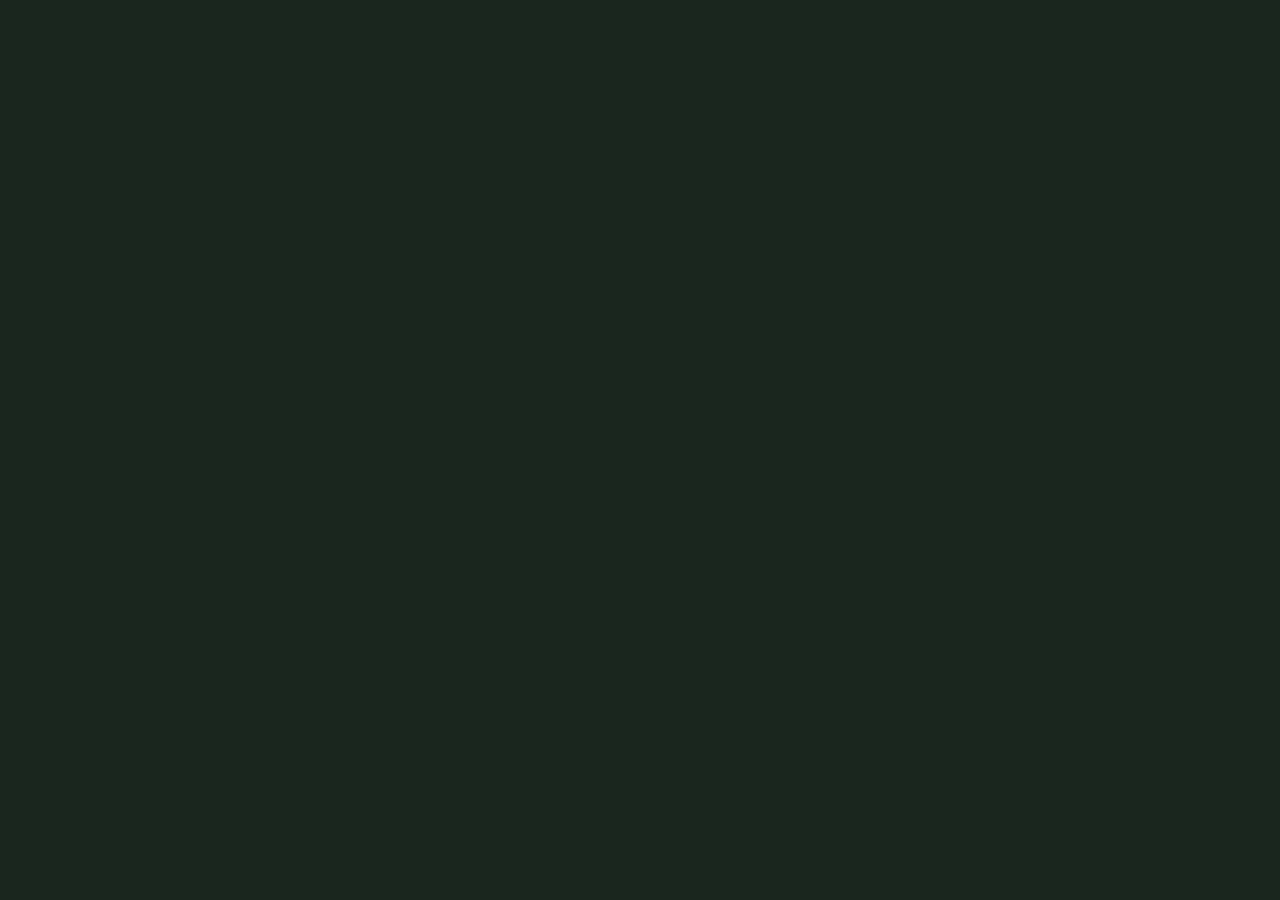
